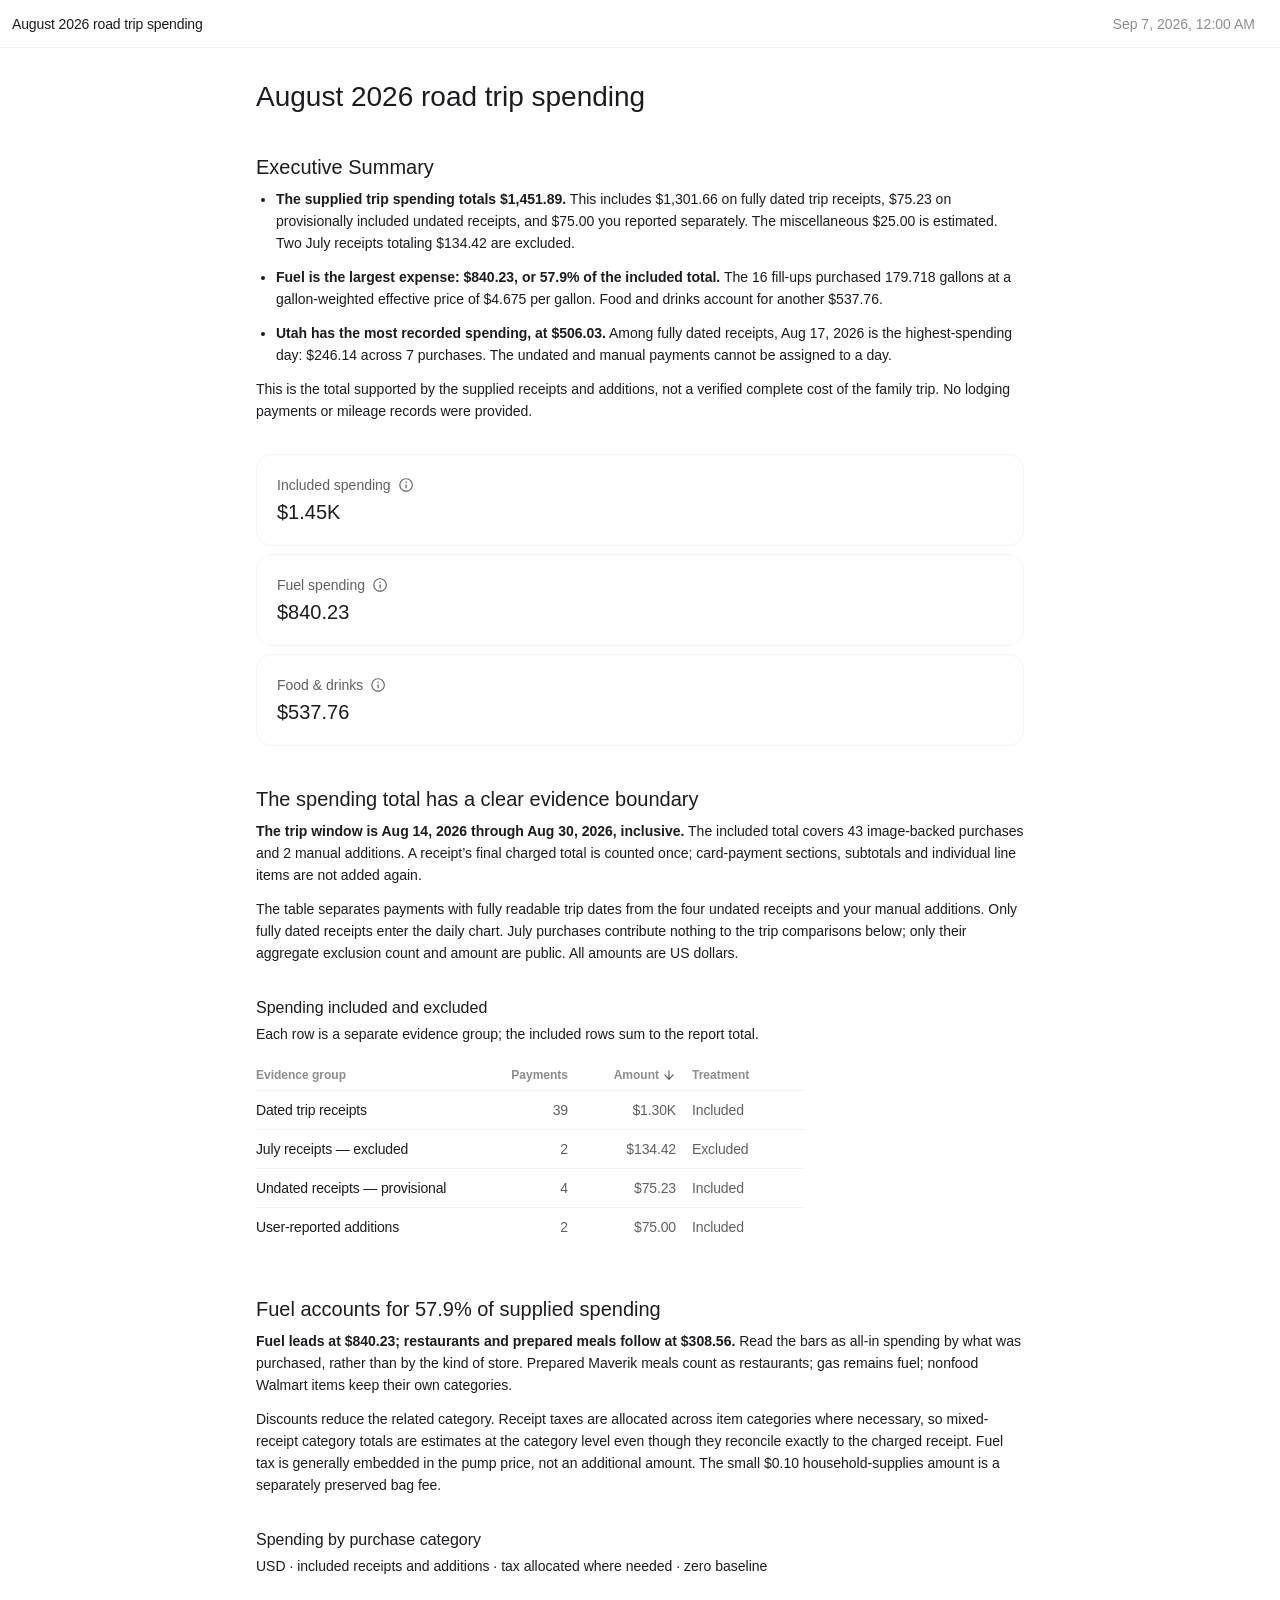
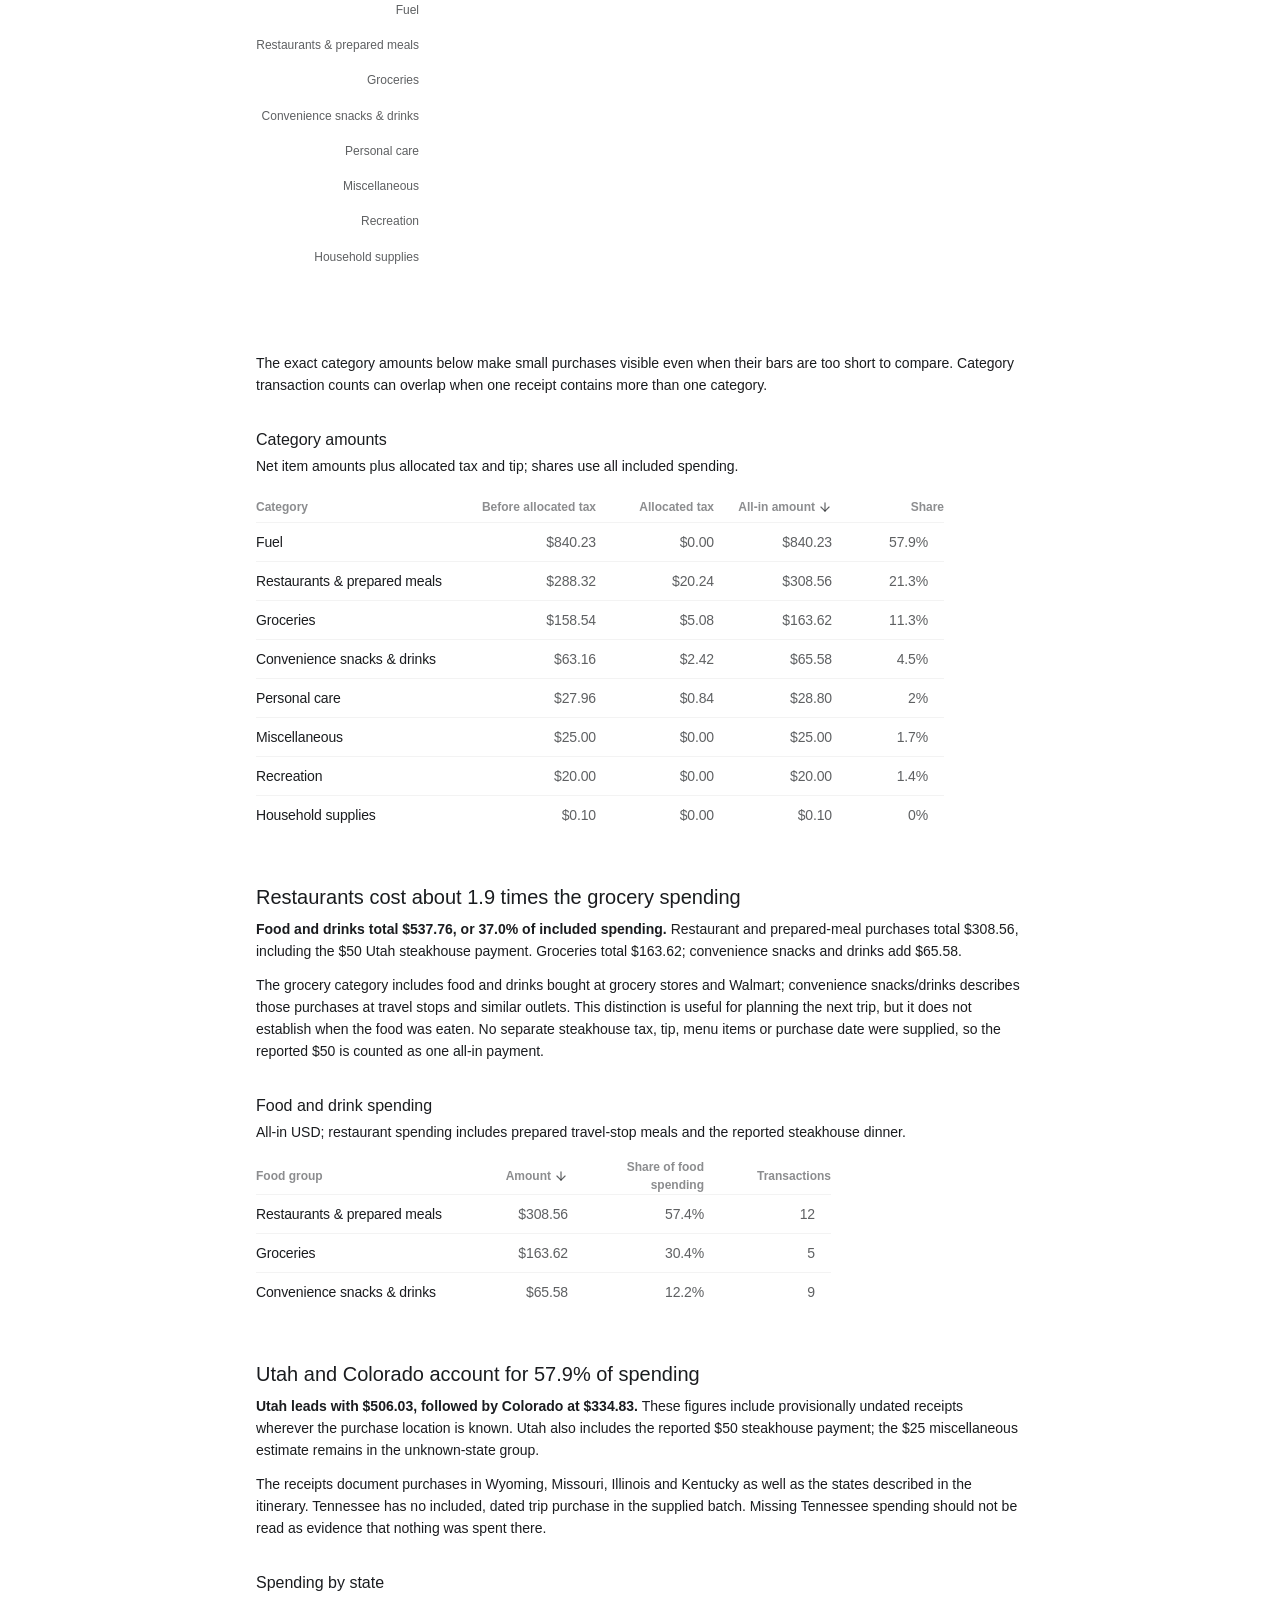
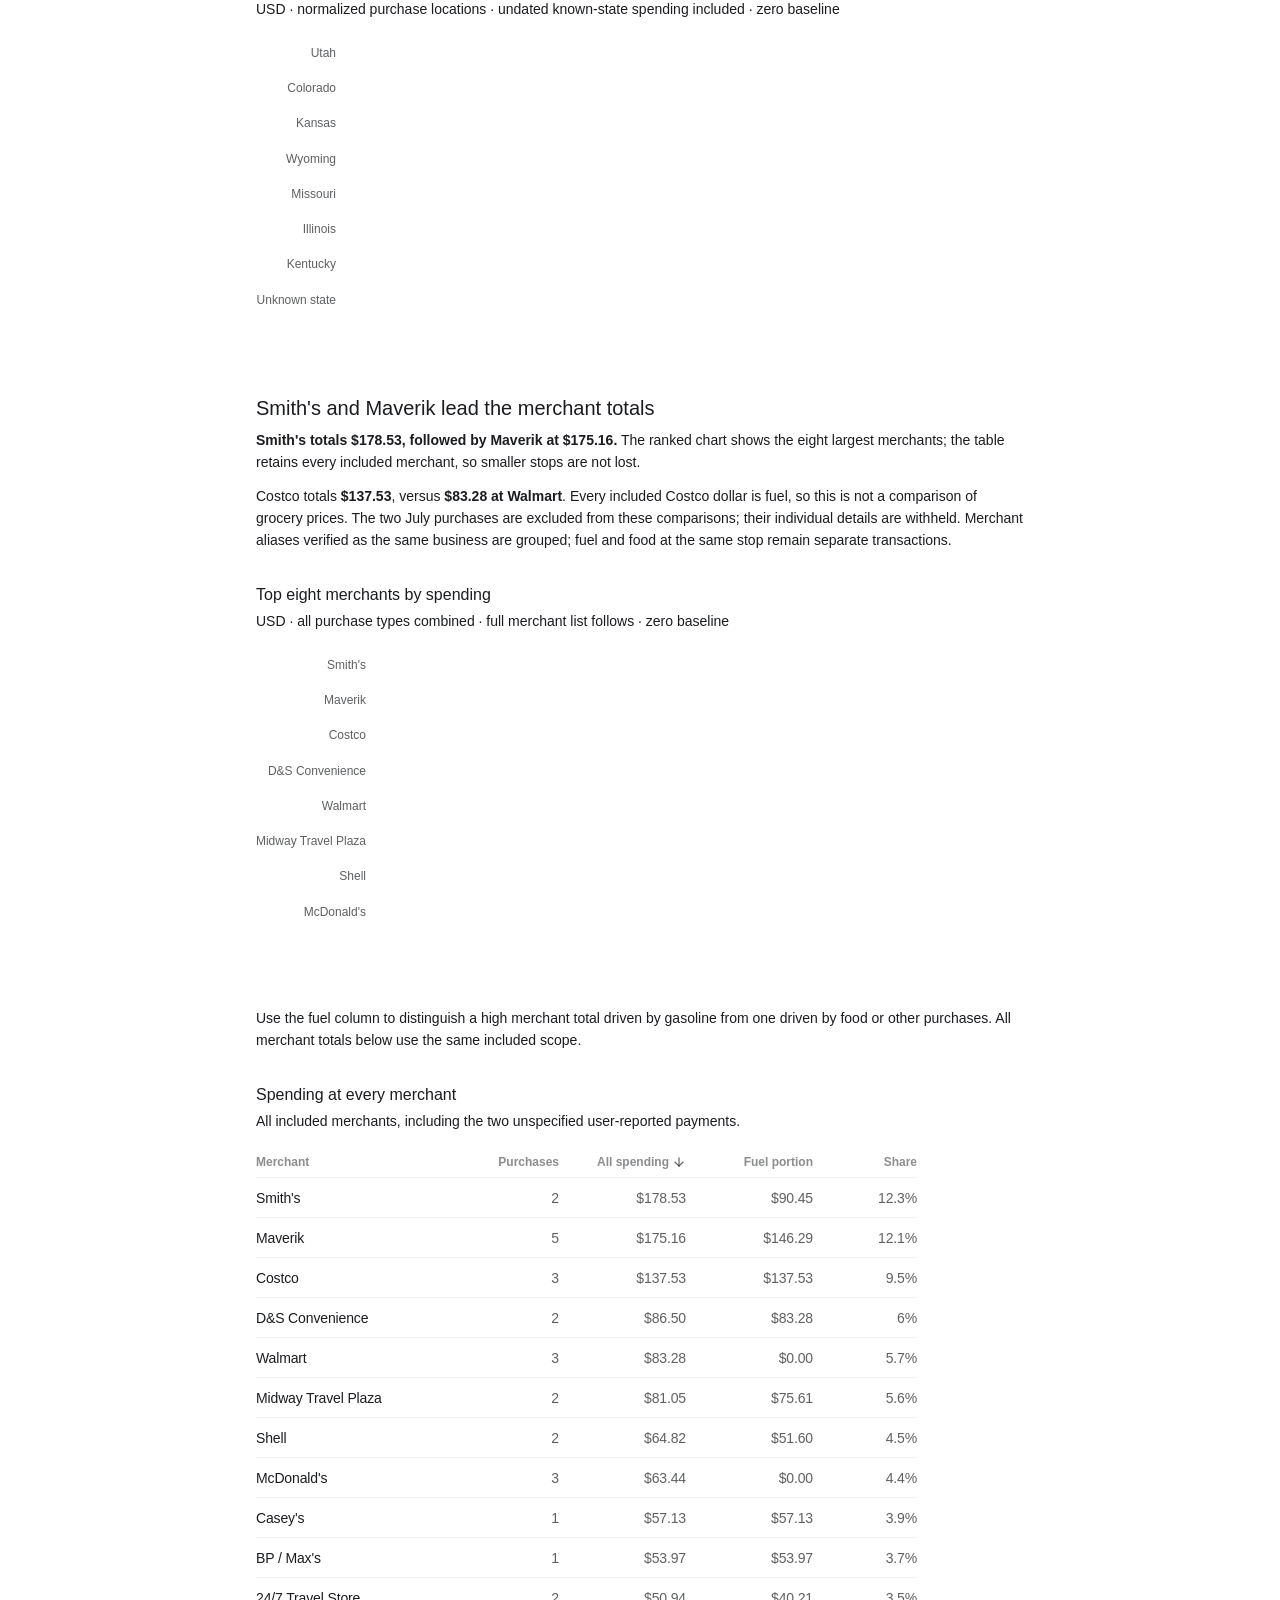
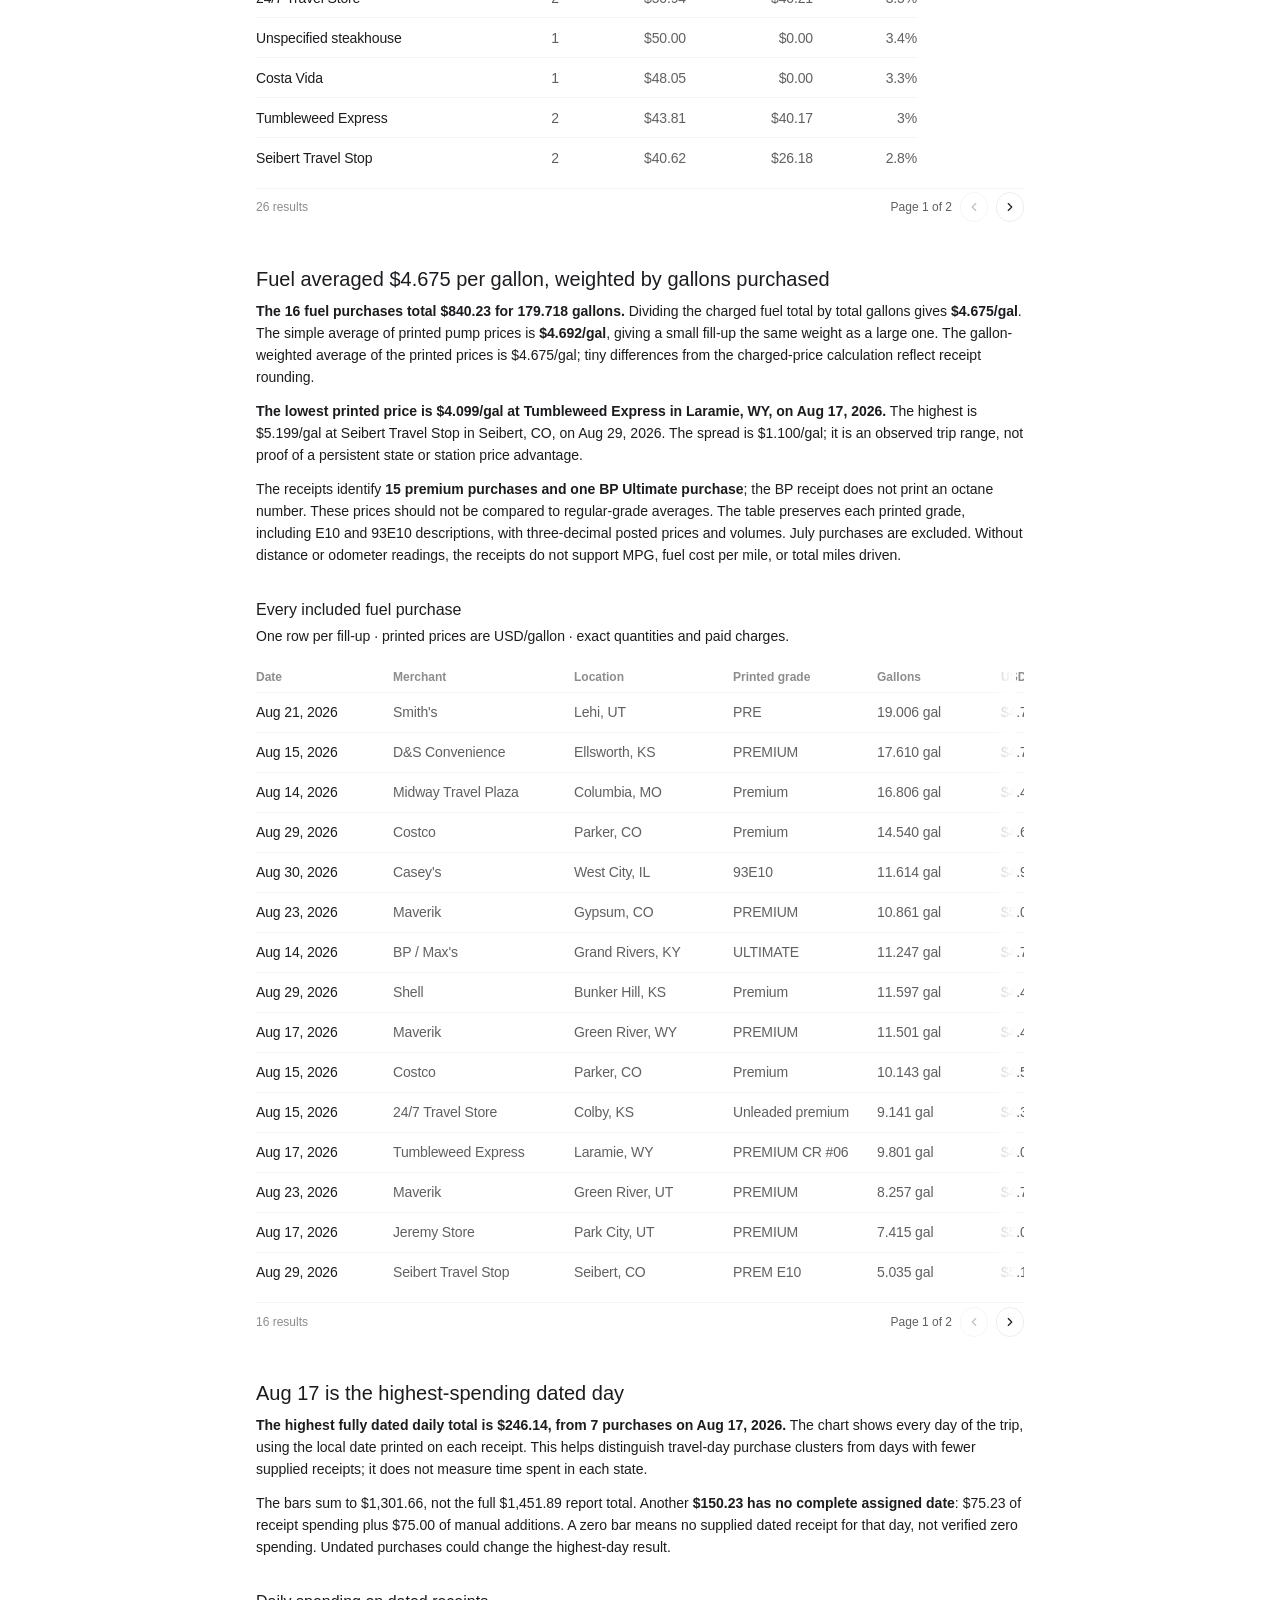
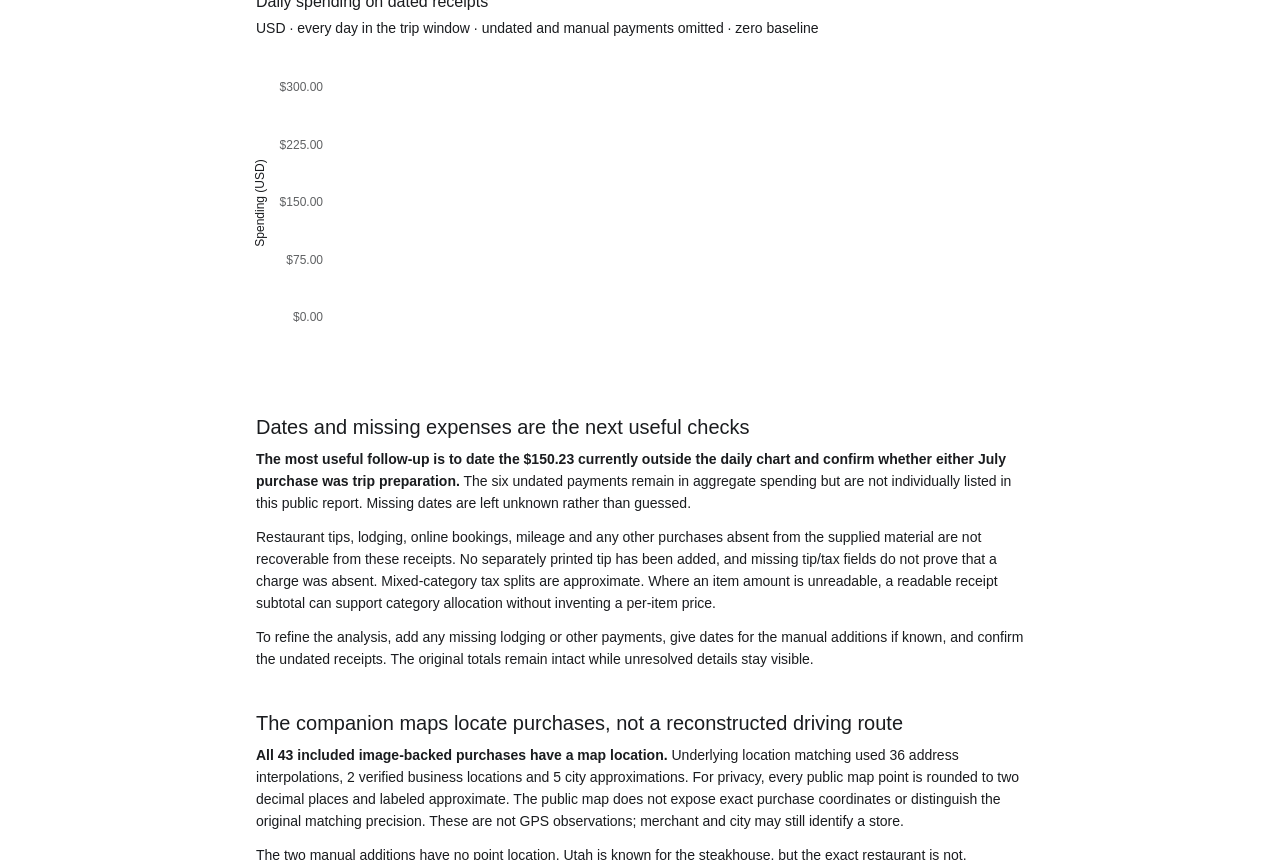
==== report.html @ 5550ae77 "Publish reviewed August 2026 road trip report and map" ====
<!doctype html>
<html lang="en" data-data-analytics-portable-artifact="true">
<head>
<meta charset="utf-8" />
<meta name="viewport" content="width=device-width, initial-scale=1" />
<meta name="color-scheme" content="light dark" />
<meta http-equiv="Content-Security-Policy" content="default-src &#39;none&#39;; img-src data: blob:; font-src data:; style-src &#39;unsafe-inline&#39;; script-src &#39;unsafe-inline&#39; blob:; connect-src &#39;none&#39;; media-src data: blob:; worker-src blob:; frame-src &#39;self&#39; data: blob:; object-src &#39;none&#39;; base-uri &#39;none&#39;; form-action &#39;none&#39;" />
<meta name="referrer" content="no-referrer" />
<title>August 2026 road trip spending</title>
<style data-data-analytics-portable-fallback="true">
:root{color-scheme:light dark;--portable-canvas:#fff;--portable-surface:#fff;--portable-surface-subtle:#f7f7f7;--portable-ink:#0d0d0d;--portable-muted:#5d5d5d;--portable-tertiary:#8f8f8f;--portable-table-text:#5d5d5d;--portable-border:rgba(13,13,13,.1);--portable-accent:#0285ff;--portable-positive:#00692a;--portable-positive-bg:#edfaf2;--portable-negative:#ba2623;--portable-negative-bg:#fff0f0;--portable-warning-bg:#fff8e6;--portable-warning-border:#e7b84b;--portable-radius:16px;--portable-safe-area-top:env(safe-area-inset-top,0px);--portable-safe-area-right:env(safe-area-inset-right,0px);--portable-safe-area-bottom:env(safe-area-inset-bottom,0px);--portable-safe-area-left:env(safe-area-inset-left,0px);font-family:ui-sans-serif,-apple-system,BlinkMacSystemFont,"Segoe UI",sans-serif;background:var(--portable-canvas);color:var(--portable-ink)}
@media(prefers-color-scheme:dark){:root{--portable-canvas:#181818;--portable-surface:#212121;--portable-surface-subtle:#2a2a2a;--portable-ink:#dfdfdf;--portable-muted:#cdcdcd;--portable-tertiary:#afafaf;--portable-table-text:#cdcdcd;--portable-border:rgba(255,255,255,.12);--portable-accent:#66b5ff;--portable-positive:#79d996;--portable-positive-bg:rgba(64,180,99,.16);--portable-negative:#ff8583;--portable-negative-bg:rgba(224,74,70,.16);--portable-warning-bg:#302817;--portable-warning-border:#8b6a20}.portable-static-chart-light{display:none!important}.portable-static-chart-dark{display:block!important}}
*{box-sizing:border-box}html,body{margin:0;min-height:100%;background:var(--portable-canvas);color:var(--portable-ink)}body{position:relative;font-size:14px;line-height:1.5}a{color:var(--portable-accent)}code,pre{font-family:ui-monospace,SFMono-Regular,Menlo,monospace}pre{max-width:100%;overflow:auto;padding:12px;border:1px solid var(--portable-border);border-radius:8px;background:var(--portable-surface-subtle);font-size:12px}.portable-fallback{width:min(1120px,100%);margin:0 auto;padding:28px 24px 56px}.portable-page-header{display:flex;align-items:flex-start;justify-content:space-between;gap:24px;padding-bottom:24px;border-bottom:1px solid var(--portable-border)}.portable-page-header h1{margin:2px 0 6px;font-size:26px;line-height:1.2;font-weight:600;letter-spacing:-.02em}.portable-description{max-width:720px;margin:0;color:var(--portable-muted)}.portable-page-meta{display:flex;align-items:flex-end;flex-direction:column;gap:6px;color:var(--portable-muted);font-size:12px}.portable-status{padding:2px 8px;border:1px solid var(--portable-border);border-radius:999px;text-transform:capitalize}.portable-block-stack{display:grid;gap:20px;margin-top:24px}.portable-markdown{max-width:820px}.portable-markdown>:first-child{margin-top:0}.portable-markdown>:last-child{margin-bottom:0}.portable-markdown h1,.portable-markdown h2,.portable-markdown h3{line-height:1.25;font-weight:600}.portable-markdown h2{font-size:20px}.portable-markdown h3{font-size:16px}.portable-markdown blockquote{margin:12px 0;padding-left:14px;border-left:3px solid var(--portable-border);color:var(--portable-muted)}.portable-markdown li+li{margin-top:4px}.portable-content-card,.portable-metric-card{border:1px solid var(--portable-border);border-radius:var(--portable-radius);background:var(--portable-surface)}.portable-content-card{padding:18px}.portable-content-card h2{margin:0;font-size:16px}.portable-content-card header>p{margin:4px 0 16px;color:var(--portable-muted)}.portable-metric-grid{display:grid;grid-template-columns:repeat(auto-fit,minmax(180px,1fr));gap:12px}.portable-metric-card{padding:16px}.portable-metric-value{margin:4px 0 0;font-size:28px;line-height:1.1;font-weight:600;letter-spacing:-.02em}.portable-card-description{margin:8px 0 0;color:var(--portable-muted);font-size:12px}.portable-metric-badges{display:flex;flex-wrap:wrap;gap:6px;margin-top:10px}.portable-metric-badge{padding:3px 7px;border-radius:999px;background:var(--portable-surface-subtle);font-size:11px}.portable-chart-summary{margin:0}.portable-chart-summary figcaption{display:flex;flex-direction:column;margin-bottom:14px}.portable-chart-summary figcaption span{color:var(--portable-muted);font-size:12px}.portable-static-chart{width:100%;margin:0 auto 12px;overflow:hidden;border-radius:8px;background:var(--portable-surface)}.portable-static-chart-variant>svg{display:block;width:100%;height:auto;overflow:visible;pointer-events:none}.portable-static-chart-dark{display:none}.portable-static-chart-legend-wrap{margin:8px 12px 2px;color:var(--portable-muted);font-size:12px}.portable-static-chart-legend-title{margin:0 0 5px;text-align:center;font-weight:600}.portable-static-chart-legend{display:flex;flex-wrap:wrap;justify-content:center;gap:6px 16px;margin:0;padding:0;color:var(--portable-muted);font-size:12px;list-style:none}.portable-static-chart-legend li{display:inline-flex;align-items:center;gap:6px}.portable-static-chart-legend-marker{display:inline-block;flex:0 0 auto}.portable-static-chart-legend-marker-dot{width:9px;height:9px;border-radius:999px;background:var(--portable-legend-color)}.portable-static-chart-legend-marker-line{width:18px;height:0;border-top:2px solid var(--portable-legend-color)}.portable-static-chart-legend-marker-dashed{border-top-style:dashed}.portable-chart-data{margin-top:10px}.portable-chart-data>summary{width:max-content;cursor:pointer;color:var(--portable-accent);font-size:12px;font-weight:500}.portable-chart-data[open]>summary{margin-bottom:8px}.portable-table-scroll{max-width:100%;overflow:auto;border:1px solid var(--portable-border);border-radius:8px}table{width:100%;border-collapse:collapse;font-variant-numeric:tabular-nums}caption{position:absolute;width:1px;height:1px;overflow:hidden;clip:rect(0 0 0 0)}th,td{padding:9px 11px;border-bottom:1px solid var(--portable-border);text-align:left;white-space:nowrap}th{position:sticky;top:0;background:var(--portable-surface-subtle);color:var(--portable-muted);font-size:11px;font-weight:600;text-transform:uppercase}tbody tr:last-child td{border-bottom:0}.portable-empty-cell{text-align:center;color:var(--portable-muted)}.portable-table-note{margin:8px 0 0;color:var(--portable-muted);font-size:11px}.portable-notice{margin-top:20px;padding:14px 16px;border:1px solid var(--portable-warning-border);border-radius:10px;background:var(--portable-warning-bg)}.portable-notice h2{margin:0 0 6px;font-size:14px}.portable-notice ul{margin:0;padding-left:20px}.portable-custom-html{padding:0;overflow:hidden}.portable-custom-html iframe{display:block;width:100%;min-height:240px;border:0;background:var(--portable-surface)}.portable-sources{margin-top:32px;padding-top:22px;border-top:1px solid var(--portable-border)}.portable-sources h2{font-size:16px}.portable-sources ol{display:grid;gap:10px;padding-left:22px}.portable-sources li>strong{display:block}.portable-source-meta{display:block;color:var(--portable-muted);font-size:11px}.portable-sources p{margin:2px 0;color:var(--portable-muted)}.portable-sources details{margin-top:5px}.portable-sources summary{cursor:pointer;color:var(--portable-accent)}#data-analytics-portable-reader[aria-hidden="true"]{position:absolute;inset:0;visibility:hidden;width:100%;pointer-events:none}
.portable-eyebrow{margin:0;color:var(--portable-muted);font-size:11px;font-weight:600;letter-spacing:.08em;text-transform:uppercase}
.portable-block,.portable-content-card,.portable-inline-source,.portable-inline-source-content,.portable-source-query,.portable-sources,.portable-sources ol,.portable-sources li{min-width:0}
@media screen{.portable-fallback.portable-enhanced-hidden,.portable-sources,.portable-source-summary{display:none!important}}
:root{--portable-border:rgba(13,13,13,.05)}
@media(prefers-color-scheme:dark){:root{--portable-border:rgba(255,255,255,.04);--portable-positive:#04b84c;--portable-positive-bg:rgba(4,184,76,.15);--portable-negative:#fa423e;--portable-negative-bg:rgba(250,66,62,.16)}}
.portable-fallback{width:100%;margin:0;padding:0 32px 56px}.portable-page-header{position:sticky;top:0;z-index:60;display:flex;align-items:center;justify-content:space-between;width:100vw;height:48px;min-height:48px;margin-right:calc(50% - 50vw);margin-left:calc(50% - 50vw);padding:8px 12px;border-bottom:1px solid var(--portable-border);background:var(--portable-canvas)}.portable-page-heading{min-width:0}.portable-page-header h1{margin:0;overflow:hidden;font-size:14px;font-weight:500;line-height:22px;letter-spacing:0;text-overflow:ellipsis;white-space:nowrap}.portable-page-meta{display:flex;align-items:center;flex-direction:row;gap:8px;color:var(--portable-tertiary);font-size:14px;font-weight:500;line-height:22px}.portable-description,.portable-surface-label{margin:0}.portable-fallback[data-portable-surface="report"]>.portable-block-stack,.portable-fallback[data-portable-surface="report"]>.portable-filter-bar,.portable-fallback[data-portable-surface="report"]>.portable-notice{width:100%;max-width:768px;margin-right:auto;margin-left:auto}.portable-block-stack{display:grid;grid-template-columns:repeat(2,minmax(0,1fr));gap:32px;margin-top:32px}.portable-layout-full{grid-column:1/-1}.portable-filter-bar{display:flex;flex-wrap:wrap;gap:8px;margin-top:24px}.portable-filter-chip{display:inline-flex;align-items:center;gap:8px;min-height:32px;padding:4px 12px;border:1px solid var(--portable-border);border-radius:999px;background:var(--portable-surface);color:var(--portable-muted);font-size:14px;line-height:20px}.portable-filter-chip strong{color:var(--portable-ink);font-weight:600}.portable-content-card{overflow:visible;padding:0;border:0;border-radius:0;background:transparent}.portable-metric-grid{grid-template-columns:repeat(auto-fit,minmax(min(100%,216px),1fr));gap:8px;align-items:start}.portable-metric-card{position:relative;overflow:visible;padding:20px;border-radius:16px}.portable-metric-label{margin:0;color:var(--portable-muted);font-size:14px;font-weight:400;line-height:20px;overflow-wrap:anywhere}.portable-metric-value{margin:4px 0 0;font-size:20px;font-weight:500;line-height:26px;letter-spacing:0;overflow-wrap:anywhere}.portable-metric-badges{gap:8px;margin-top:8px}.portable-metric-badge{display:inline-flex;flex-wrap:wrap;gap:4px;align-items:center;padding:2px 8px;border:1px solid var(--portable-border);border-radius:999px;background:var(--portable-surface-subtle);color:var(--portable-muted);font-size:12px;font-weight:500;line-height:18px}.portable-metric-badge strong{color:var(--portable-ink);font-weight:500}.portable-metric-badge.portable-positive{border-color:transparent;background:var(--portable-positive-bg);color:var(--portable-positive)}.portable-metric-badge.portable-positive *{color:inherit}.portable-metric-badge.portable-negative{border-color:transparent;background:var(--portable-negative-bg);color:var(--portable-negative)}.portable-metric-badge.portable-negative *{color:inherit}.portable-visual-header{display:block;margin:0 0 16px}.portable-visual-header>strong,.portable-visual-header h1,.portable-visual-header h2,.portable-visual-header h3{display:block;margin:0;color:var(--portable-ink);font-size:16px;font-weight:500;line-height:24px;letter-spacing:0}.portable-visual-header>span,.portable-visual-header>p,.portable-visual-header p,.portable-visual-header li{margin:0;color:var(--portable-ink);font-size:14px;font-weight:400;line-height:20px}.portable-chart-summary figcaption{display:block;margin-bottom:16px}.portable-static-chart{margin:0 auto;overflow:visible;border-radius:0;background:transparent}.portable-chart-data-has-vector{display:none}.portable-table-scroll{overflow:auto;border:0;border-radius:0}.portable-table-scroll table{width:max-content;min-width:0;table-layout:auto}.portable-table-scroll th,.portable-table-scroll td{max-width:none;overflow:hidden;border-bottom:1px solid var(--portable-border);text-overflow:ellipsis;vertical-align:top}.portable-table-scroll th{position:relative;padding:0 16px 6px 0;background:transparent;color:var(--portable-tertiary);font-size:12px;font-weight:600;line-height:18px;letter-spacing:0;text-transform:none;white-space:normal}.portable-table-scroll td{padding:8px 16px 8px 0;color:var(--portable-table-text);font-size:14px;line-height:22px;white-space:normal}.portable-table-scroll th:last-child,.portable-table-scroll td:last-child{padding-right:0}.portable-table-scroll tbody tr:last-child td{border-bottom:1px solid var(--portable-border)}.portable-table-scroll td:first-child{color:var(--portable-ink)}.portable-table-number{font-variant-numeric:tabular-nums;text-align:right}.portable-table-center{text-align:center}.portable-table-positive{color:var(--portable-positive)!important}.portable-table-negative{color:var(--portable-negative)!important}.portable-table-note{margin:12px 0 0;color:var(--portable-tertiary);font-size:12px;line-height:18px}.portable-card-description{margin:0}
.portable-chart-summary .portable-visual-header>span,.portable-content-card .portable-visual-header>p{margin:0;color:var(--portable-ink);font-size:14px;font-weight:400;line-height:20px}.portable-markdown h1,.portable-markdown h2,.portable-markdown h3{font-weight:500}.portable-table-scroll th{height:30px;padding-top:6px;padding-bottom:6px}.portable-table-scroll tbody tr:last-child td{border-bottom:0}
@media screen{.portable-description,.portable-surface-label,.portable-card-description{display:none}.portable-table-source-region{width:fit-content;max-width:100%}.portable-table-source-cell{overflow:visible!important}.portable-chart-data-has-vector{position:absolute!important;display:block!important;width:1px!important;height:1px!important;margin:-1px!important;padding:0!important;overflow:hidden!important;clip:rect(0 0 0 0)!important;clip-path:inset(50%)!important;white-space:nowrap!important;border:0!important}}
@media screen and (max-width:760px){.portable-fallback{padding:0 24px 40px}.portable-page-header{position:static;z-index:auto;display:flex;align-items:flex-start;justify-content:flex-start;flex-direction:column;width:100%;height:auto;min-height:0;margin:0;padding:24px 0 0;border-bottom:0;background:transparent;gap:4px}.portable-page-heading{width:100%}.portable-page-meta{order:-1;display:flex;align-items:center;flex-flow:row wrap;gap:6px;color:var(--portable-tertiary);font-size:11px;font-weight:600;line-height:16px;letter-spacing:.08em;text-transform:uppercase}.portable-page-meta:empty{display:none}.portable-page-meta .portable-status{display:none}.portable-page-header h1{margin:0;overflow:visible;font-size:24px;font-weight:600;line-height:30px;letter-spacing:-.02em;text-overflow:clip;white-space:normal}.portable-block-stack{grid-template-columns:minmax(0,1fr);gap:24px;margin-top:24px}.portable-layout-half,.portable-layout-full{grid-column:1}.portable-static-chart-variant{min-width:0}}
[data-portable-source-host]{position:relative}[data-portable-source-host]:hover,[data-portable-source-host]:focus,.portable-source-tooltip:hover,.portable-source-tooltip:focus{z-index:2}[data-portable-source-host]:focus,.portable-source-tooltip:focus{outline:0}[data-portable-source-host]:focus-visible,.portable-source-tooltip:focus-visible{outline:2px solid var(--portable-accent);outline-offset:2px}.portable-source-tooltip{position:relative;display:inline-block;padding:0;border:0;appearance:none;background:none;color:inherit;font:inherit;line-height:inherit;cursor:help;text-decoration:underline dotted;text-underline-offset:.18em;touch-action:manipulation}.portable-source-tooltip:focus-visible{border-radius:3px}.portable-inline-source{position:absolute;z-index:1000;inset:0;display:block;width:100%;height:100%;margin:0;padding:0;border:0;text-align:left;pointer-events:none}.portable-source-tooltip-content{position:fixed;z-index:1000;top:var(--portable-source-tooltip-top,8px);right:auto;bottom:auto;left:var(--portable-source-tooltip-left,8px);display:none;width:max-content;max-width:min(360px,calc(100vw - 16px));padding:8px 10px;overflow:visible;border-radius:8px;background:#171411;color:#fff;font-family:ui-sans-serif,system-ui,sans-serif;font-size:12px;font-style:normal;font-weight:400;line-height:1.4;overflow-wrap:anywhere;white-space:normal;text-align:left;text-decoration:none;box-shadow:0 8px 24px rgba(23,20,17,.2);transform:none;opacity:0;visibility:hidden;pointer-events:none}.portable-source-tooltip-content,.portable-source-tooltip-content *{color:#fff!important;font-style:normal!important;text-decoration:none!important}.portable-source-tooltip-heading{display:none}.portable-source-context{display:block;margin-bottom:6px}.portable-source-tooltip-content>strong,.portable-source-tooltip-content>.portable-source-meta{display:block}.portable-source-tooltip-content>.portable-source-meta{color:#fff;font-size:12px}.portable-source-description-data,.portable-source-query-data{display:none!important}html:not([data-portable-source-tooltips-ready]) .portable-source-tooltip-content{position:absolute;top:auto;right:auto;bottom:calc(100% + 8px);left:50%;max-width:min(360px,80vw);transform:translateX(-50%)}.portable-source-tooltip:hover>.portable-source-tooltip-content,.portable-source-tooltip:focus>.portable-source-tooltip-content,.portable-source-tooltip:focus-within>.portable-source-tooltip-content,[data-portable-source-host]:hover>.portable-inline-source>.portable-source-tooltip-content,[data-portable-source-host]:focus>.portable-inline-source>.portable-source-tooltip-content,[data-portable-source-host]:focus-within>.portable-inline-source>.portable-source-tooltip-content{display:block;opacity:1;visibility:visible}
html:not([data-portable-source-tooltips-ready]) .portable-chart-summary>.portable-inline-source{position:sticky;inset:auto;top:56px;width:100%;height:0;margin:0}html:not([data-portable-source-tooltips-ready]) .portable-chart-summary>.portable-inline-source>.portable-source-tooltip-content{position:absolute;top:8px;right:0;bottom:auto;left:0;margin-inline:auto;max-width:min(360px,calc(100vw - 32px));transform:none}
@media screen and (min-width:601px){html:not([data-portable-source-tooltips-ready]) .portable-table-scroll:has(.portable-source-tooltip:hover),html:not([data-portable-source-tooltips-ready]) .portable-table-scroll:has(.portable-source-tooltip:focus){overflow:visible}}
@media screen and (hover:hover) and (pointer:fine){.portable-source-tooltip:focus:not(:focus-visible):not(:hover)>.portable-source-tooltip-content,[data-portable-source-host]:focus:not(:focus-visible):not(:hover)>.portable-inline-source>.portable-source-tooltip-content{display:none;opacity:0;visibility:hidden}.portable-source-tooltip:focus-visible>.portable-source-tooltip-content,[data-portable-source-host]:focus-visible>.portable-inline-source>.portable-source-tooltip-content{display:block;opacity:1;visibility:visible}}
@media(min-width:601px){.portable-source-tooltip-heading{display:none}}
.portable-source-tooltip-content[data-portable-source-tooltip-mobile-portaled]{position:fixed;z-index:1000;top:auto;right:calc(16px + var(--portable-safe-area-right));bottom:calc(16px + var(--portable-safe-area-bottom));left:calc(16px + var(--portable-safe-area-left));display:block;width:auto;max-width:none;max-height:min(40vh,280px);max-height:min(40dvh,280px,calc(100dvh - var(--portable-safe-area-top) - var(--portable-safe-area-bottom) - 32px));padding:14px 16px;overflow-y:auto;border-radius:14px;font-size:14px;line-height:1.45;transform:none;opacity:1;visibility:visible;pointer-events:auto}.portable-source-tooltip-content[data-portable-source-tooltip-mobile-portaled][data-portable-source-tooltip-mobile-positioned]{top:var(--portable-source-tooltip-mobile-top);right:auto;bottom:auto;left:var(--portable-source-tooltip-mobile-left);width:var(--portable-source-tooltip-mobile-width);max-height:var(--portable-source-tooltip-mobile-max-height)}
@media screen and (max-width:600px){html:not([data-portable-source-tooltips-ready]) .portable-table-scroll:focus-within{overflow:visible}html:not([data-portable-source-tooltips-ready]) td.portable-table-source-cell:focus-within{overflow:visible!important}.portable-source-tooltip:hover>.portable-source-tooltip-content,.portable-source-tooltip:focus>.portable-source-tooltip-content,.portable-source-tooltip:focus-within>.portable-source-tooltip-content,[data-portable-source-host]:hover>.portable-inline-source>.portable-source-tooltip-content,[data-portable-source-host]:focus>.portable-inline-source>.portable-source-tooltip-content,[data-portable-source-host]:focus-within>.portable-inline-source>.portable-source-tooltip-content{display:none;opacity:0;visibility:hidden}.portable-source-tooltip[data-portable-source-tooltip-open]>.portable-source-tooltip-content,[data-portable-source-host][data-portable-source-tooltip-open]>.portable-inline-source>.portable-source-tooltip-content,html:not([data-portable-source-tooltips-ready]) .portable-source-tooltip:focus>.portable-source-tooltip-content,html:not([data-portable-source-tooltips-ready]) [data-portable-source-host]:focus>.portable-inline-source>.portable-source-tooltip-content{position:fixed;z-index:1000;top:auto;right:calc(16px + var(--portable-safe-area-right));bottom:calc(16px + var(--portable-safe-area-bottom));left:calc(16px + var(--portable-safe-area-left));display:block;width:auto;max-width:none;max-height:min(40vh,280px);max-height:min(40dvh,280px,calc(100dvh - var(--portable-safe-area-top) - var(--portable-safe-area-bottom) - 32px));padding:14px 16px;overflow-y:auto;border-radius:14px;font-size:14px;line-height:1.45;transform:none;opacity:1;visibility:visible;pointer-events:auto}.portable-source-tooltip[data-portable-source-tooltip-mobile-positioned]>.portable-source-tooltip-content,[data-portable-source-host][data-portable-source-tooltip-mobile-positioned]>.portable-inline-source>.portable-source-tooltip-content{top:var(--portable-source-tooltip-mobile-top);right:auto;bottom:auto;left:var(--portable-source-tooltip-mobile-left);width:var(--portable-source-tooltip-mobile-width);max-height:var(--portable-source-tooltip-mobile-max-height)}.portable-source-tooltip-heading{display:block;margin-bottom:6px;font-weight:600}}
@media print{#data-analytics-portable-reader{display:none!important}.portable-fallback{display:block!important;width:100%;padding:0}.portable-sources{display:none!important}.portable-static-chart{overflow:visible}.portable-static-chart-variant{min-width:0}.portable-static-chart-light{display:block!important}.portable-static-chart-dark{display:none!important}.portable-content-card,.portable-metric-card{break-inside:avoid}.portable-custom-html iframe{min-height:320px}}
@media print{:root{color-scheme:light;--portable-canvas:#fff;--portable-surface:#fff;--portable-surface-subtle:#f7f7f7;--portable-ink:#0d0d0d;--portable-muted:#5d5d5d;--portable-tertiary:#8f8f8f;--portable-table-text:#5d5d5d;--portable-border:rgba(13,13,13,.1);--portable-positive:#00692a;--portable-negative:#ba2623}html,body{background:#fff!important;color:#0d0d0d!important}.portable-page-header{position:static;width:auto;height:auto;min-height:0;margin:0 0 24px;padding:0 0 16px;align-items:flex-start}.portable-page-header h1{margin:2px 0 6px;font-size:24px;line-height:1.2;white-space:normal}.portable-surface-label,.portable-description,.portable-card-description{display:block}.portable-page-meta{font-size:12px}.portable-block-stack{display:grid;grid-template-columns:minmax(0,1fr);gap:20px;margin-top:24px}.portable-layout-half,.portable-layout-full{grid-column:1}.portable-filter-bar{margin-top:0}}
@media print{.portable-source-tooltip{cursor:inherit;text-decoration:none}.portable-source-tooltip>.portable-source-tooltip-content,.portable-source-tooltip-content[data-portable-source-tooltip-mobile-portaled]{display:none!important}.portable-inline-source{position:static!important;inset:auto!important;display:block!important;width:auto!important;height:auto!important;margin-top:8px!important;padding-top:6px!important;text-align:left!important}.portable-source-tooltip-content,.portable-source-summary-content{position:static!important;inset:auto!important;display:block!important;width:auto!important;max-width:none!important;max-height:none!important;padding:0!important;overflow:visible!important;background:transparent!important;box-shadow:none!important;transform:none!important;opacity:1!important;visibility:visible!important;pointer-events:none!important}.portable-source-tooltip-content,.portable-source-tooltip-content *,.portable-source-summary-content,.portable-source-summary-content *{color:var(--portable-muted)!important}.portable-source-tooltip-heading,.portable-source-context{display:none!important}}
@media print{:root{--portable-border:rgba(13,13,13,.05)}}
</style>
</head>
<body>
<main id="data-analytics-portable-fallback" class="portable-fallback" data-portable-fallback="true" data-portable-surface="report"><header class="portable-page-header"><div class="portable-page-heading"><p class="portable-surface-label">Data Analytics report</p><h1>August 2026 road trip spending</h1></div><div class="portable-page-meta"><time datetime="2026-09-07">Sep 7, 2026, 12:00 AM UTC</time></div></header><div class="portable-block-stack">
<div class="portable-block portable-layout-full" data-artifact-block-id="executive_summary" data-artifact-block-type="markdown" data-layout="full"><section class="portable-markdown"><h2>Executive Summary</h2>
<ul><li><strong>The supplied trip spending totals <span class="portable-source-tooltip portable-source-value" data-portable-source-host="true" tabindex="0" aria-describedby="portable-source-tooltip-1"><span class="portable-source-value-text">$1,451.89</span><span class="portable-source-tooltip-content" id="portable-source-tooltip-1" role="tooltip"><span class="portable-source-tooltip-heading" aria-hidden="true">Source for $1,451.89</span><strong>Source: Public trip analysis</strong><span class="portable-source-meta">Tables: snapshot.datasets.summary, snapshot.datasets.fuel_summary, snapshot.datasets.scope, snapshot.datasets.categories, snapshot.datasets.states, snapshot.datasets.merchants, snapshot.datasets.merchants_top8, snapshot.datasets.daily, snapshot.datasets.fuel, snapshot.datasets.fuel_grades, snapshot.datasets.food, snapshot.datasets.food_summary</span></span></span>.</strong> This includes <span class="portable-source-tooltip portable-source-value" data-portable-source-host="true" tabindex="0" aria-describedby="portable-source-tooltip-2"><span class="portable-source-value-text">$1,301.66</span><span class="portable-source-tooltip-content" id="portable-source-tooltip-2" role="tooltip"><span class="portable-source-tooltip-heading" aria-hidden="true">Source for $1,301.66</span><strong>Source: Public trip analysis</strong><span class="portable-source-meta">Tables: snapshot.datasets.summary, snapshot.datasets.fuel_summary, snapshot.datasets.scope, snapshot.datasets.categories, snapshot.datasets.states, snapshot.datasets.merchants, snapshot.datasets.merchants_top8, snapshot.datasets.daily, snapshot.datasets.fuel, snapshot.datasets.fuel_grades, snapshot.datasets.food, snapshot.datasets.food_summary</span></span></span> on fully dated trip receipts, <span class="portable-source-tooltip portable-source-value" data-portable-source-host="true" tabindex="0" aria-describedby="portable-source-tooltip-3"><span class="portable-source-value-text">$75.23</span><span class="portable-source-tooltip-content" id="portable-source-tooltip-3" role="tooltip"><span class="portable-source-tooltip-heading" aria-hidden="true">Source for $75.23</span><strong>Source: Public trip analysis</strong><span class="portable-source-meta">Tables: snapshot.datasets.summary, snapshot.datasets.fuel_summary, snapshot.datasets.scope, snapshot.datasets.categories, snapshot.datasets.states, snapshot.datasets.merchants, snapshot.datasets.merchants_top8, snapshot.datasets.daily, snapshot.datasets.fuel, snapshot.datasets.fuel_grades, snapshot.datasets.food, snapshot.datasets.food_summary</span></span></span> on provisionally included undated receipts, and <span class="portable-source-tooltip portable-source-value" data-portable-source-host="true" tabindex="0" aria-describedby="portable-source-tooltip-4"><span class="portable-source-value-text">$75.00</span><span class="portable-source-tooltip-content" id="portable-source-tooltip-4" role="tooltip"><span class="portable-source-tooltip-heading" aria-hidden="true">Source for $75.00</span><strong>Source: Public trip analysis</strong><span class="portable-source-meta">Tables: snapshot.datasets.summary, snapshot.datasets.fuel_summary, snapshot.datasets.scope, snapshot.datasets.categories, snapshot.datasets.states, snapshot.datasets.merchants, snapshot.datasets.merchants_top8, snapshot.datasets.daily, snapshot.datasets.fuel, snapshot.datasets.fuel_grades, snapshot.datasets.food, snapshot.datasets.food_summary</span></span></span> you reported separately. The miscellaneous <span class="portable-source-tooltip portable-source-value" data-portable-source-host="true" tabindex="0" aria-describedby="portable-source-tooltip-5"><span class="portable-source-value-text">$25.00</span><span class="portable-source-tooltip-content" id="portable-source-tooltip-5" role="tooltip"><span class="portable-source-tooltip-heading" aria-hidden="true">Source for $25.00</span><strong>Source: Public trip analysis</strong><span class="portable-source-meta">Tables: snapshot.datasets.summary, snapshot.datasets.fuel_summary, snapshot.datasets.scope, snapshot.datasets.categories, snapshot.datasets.states, snapshot.datasets.merchants, snapshot.datasets.merchants_top8, snapshot.datasets.daily, snapshot.datasets.fuel, snapshot.datasets.fuel_grades, snapshot.datasets.food, snapshot.datasets.food_summary</span></span></span> is estimated. Two July receipts totaling <span class="portable-source-tooltip portable-source-value" data-portable-source-host="true" tabindex="0" aria-describedby="portable-source-tooltip-6"><span class="portable-source-value-text">$134.42</span><span class="portable-source-tooltip-content" id="portable-source-tooltip-6" role="tooltip"><span class="portable-source-tooltip-heading" aria-hidden="true">Source for $134.42</span><strong>Source: Public trip analysis</strong><span class="portable-source-meta">Tables: snapshot.datasets.summary, snapshot.datasets.fuel_summary, snapshot.datasets.scope, snapshot.datasets.categories, snapshot.datasets.states, snapshot.datasets.merchants, snapshot.datasets.merchants_top8, snapshot.datasets.daily, snapshot.datasets.fuel, snapshot.datasets.fuel_grades, snapshot.datasets.food, snapshot.datasets.food_summary</span></span></span> are excluded.</li><li><strong>Fuel is the largest expense: <span class="portable-source-tooltip portable-source-value" data-portable-source-host="true" tabindex="0" aria-describedby="portable-source-tooltip-7"><span class="portable-source-value-text">$840.23</span><span class="portable-source-tooltip-content" id="portable-source-tooltip-7" role="tooltip"><span class="portable-source-tooltip-heading" aria-hidden="true">Source for $840.23</span><strong>Source: Public trip analysis</strong><span class="portable-source-meta">Tables: snapshot.datasets.summary, snapshot.datasets.fuel_summary, snapshot.datasets.scope, snapshot.datasets.categories, snapshot.datasets.states, snapshot.datasets.merchants, snapshot.datasets.merchants_top8, snapshot.datasets.daily, snapshot.datasets.fuel, snapshot.datasets.fuel_grades, snapshot.datasets.food, snapshot.datasets.food_summary</span></span></span>, or <span class="portable-source-tooltip portable-source-value" data-portable-source-host="true" tabindex="0" aria-describedby="portable-source-tooltip-8"><span class="portable-source-value-text">57.9%</span><span class="portable-source-tooltip-content" id="portable-source-tooltip-8" role="tooltip"><span class="portable-source-tooltip-heading" aria-hidden="true">Source for 57.9%</span><strong>Source: Public trip analysis</strong><span class="portable-source-meta">Tables: snapshot.datasets.summary, snapshot.datasets.fuel_summary, snapshot.datasets.scope, snapshot.datasets.categories, snapshot.datasets.states, snapshot.datasets.merchants, snapshot.datasets.merchants_top8, snapshot.datasets.daily, snapshot.datasets.fuel, snapshot.datasets.fuel_grades, snapshot.datasets.food, snapshot.datasets.food_summary</span></span></span> of the included total.</strong> The <span class="portable-source-tooltip portable-source-value" data-portable-source-host="true" tabindex="0" aria-describedby="portable-source-tooltip-9"><span class="portable-source-value-text">16</span><span class="portable-source-tooltip-content" id="portable-source-tooltip-9" role="tooltip"><span class="portable-source-tooltip-heading" aria-hidden="true">Source for 16</span><strong>Source: Public trip analysis</strong><span class="portable-source-meta">Tables: snapshot.datasets.summary, snapshot.datasets.fuel_summary, snapshot.datasets.scope, snapshot.datasets.categories, snapshot.datasets.states, snapshot.datasets.merchants, snapshot.datasets.merchants_top8, snapshot.datasets.daily, snapshot.datasets.fuel, snapshot.datasets.fuel_grades, snapshot.datasets.food, snapshot.datasets.food_summary</span></span></span> fill-ups purchased <span class="portable-source-tooltip portable-source-value" data-portable-source-host="true" tabindex="0" aria-describedby="portable-source-tooltip-10"><span class="portable-source-value-text">179.718</span><span class="portable-source-tooltip-content" id="portable-source-tooltip-10" role="tooltip"><span class="portable-source-tooltip-heading" aria-hidden="true">Source for 179.718</span><strong>Source: Public trip analysis</strong><span class="portable-source-meta">Tables: snapshot.datasets.summary, snapshot.datasets.fuel_summary, snapshot.datasets.scope, snapshot.datasets.categories, snapshot.datasets.states, snapshot.datasets.merchants, snapshot.datasets.merchants_top8, snapshot.datasets.daily, snapshot.datasets.fuel, snapshot.datasets.fuel_grades, snapshot.datasets.food, snapshot.datasets.food_summary</span></span></span> gallons at a gallon-weighted effective price of <span class="portable-source-tooltip portable-source-value" data-portable-source-host="true" tabindex="0" aria-describedby="portable-source-tooltip-11"><span class="portable-source-value-text">$4.675</span><span class="portable-source-tooltip-content" id="portable-source-tooltip-11" role="tooltip"><span class="portable-source-tooltip-heading" aria-hidden="true">Source for $4.675</span><strong>Source: Public trip analysis</strong><span class="portable-source-meta">Tables: snapshot.datasets.summary, snapshot.datasets.fuel_summary, snapshot.datasets.scope, snapshot.datasets.categories, snapshot.datasets.states, snapshot.datasets.merchants, snapshot.datasets.merchants_top8, snapshot.datasets.daily, snapshot.datasets.fuel, snapshot.datasets.fuel_grades, snapshot.datasets.food, snapshot.datasets.food_summary</span></span></span> per gallon. Food and drinks account for another <span class="portable-source-tooltip portable-source-value" data-portable-source-host="true" tabindex="0" aria-describedby="portable-source-tooltip-12"><span class="portable-source-value-text">$537.76</span><span class="portable-source-tooltip-content" id="portable-source-tooltip-12" role="tooltip"><span class="portable-source-tooltip-heading" aria-hidden="true">Source for $537.76</span><strong>Source: Public trip analysis</strong><span class="portable-source-meta">Tables: snapshot.datasets.summary, snapshot.datasets.fuel_summary, snapshot.datasets.scope, snapshot.datasets.categories, snapshot.datasets.states, snapshot.datasets.merchants, snapshot.datasets.merchants_top8, snapshot.datasets.daily, snapshot.datasets.fuel, snapshot.datasets.fuel_grades, snapshot.datasets.food, snapshot.datasets.food_summary</span></span></span>.</li><li><strong>Utah has the most recorded spending, at <span class="portable-source-tooltip portable-source-value" data-portable-source-host="true" tabindex="0" aria-describedby="portable-source-tooltip-13"><span class="portable-source-value-text">$506.03</span><span class="portable-source-tooltip-content" id="portable-source-tooltip-13" role="tooltip"><span class="portable-source-tooltip-heading" aria-hidden="true">Source for $506.03</span><strong>Source: Public trip analysis</strong><span class="portable-source-meta">Tables: snapshot.datasets.summary, snapshot.datasets.fuel_summary, snapshot.datasets.scope, snapshot.datasets.categories, snapshot.datasets.states, snapshot.datasets.merchants, snapshot.datasets.merchants_top8, snapshot.datasets.daily, snapshot.datasets.fuel, snapshot.datasets.fuel_grades, snapshot.datasets.food, snapshot.datasets.food_summary</span></span></span>.</strong> Among fully dated receipts, Aug 17, 2026 is the highest-spending day: <span class="portable-source-tooltip portable-source-value" data-portable-source-host="true" tabindex="0" aria-describedby="portable-source-tooltip-14"><span class="portable-source-value-text">$246.14</span><span class="portable-source-tooltip-content" id="portable-source-tooltip-14" role="tooltip"><span class="portable-source-tooltip-heading" aria-hidden="true">Source for $246.14</span><strong>Source: Public trip analysis</strong><span class="portable-source-meta">Tables: snapshot.datasets.summary, snapshot.datasets.fuel_summary, snapshot.datasets.scope, snapshot.datasets.categories, snapshot.datasets.states, snapshot.datasets.merchants, snapshot.datasets.merchants_top8, snapshot.datasets.daily, snapshot.datasets.fuel, snapshot.datasets.fuel_grades, snapshot.datasets.food, snapshot.datasets.food_summary</span></span></span> across <span class="portable-source-tooltip portable-source-value" data-portable-source-host="true" tabindex="0" aria-describedby="portable-source-tooltip-15"><span class="portable-source-value-text">7</span><span class="portable-source-tooltip-content" id="portable-source-tooltip-15" role="tooltip"><span class="portable-source-tooltip-heading" aria-hidden="true">Source for 7</span><strong>Source: Public trip analysis</strong><span class="portable-source-meta">Tables: snapshot.datasets.summary, snapshot.datasets.fuel_summary, snapshot.datasets.scope, snapshot.datasets.categories, snapshot.datasets.states, snapshot.datasets.merchants, snapshot.datasets.merchants_top8, snapshot.datasets.daily, snapshot.datasets.fuel, snapshot.datasets.fuel_grades, snapshot.datasets.food, snapshot.datasets.food_summary</span></span></span> purchases. The undated and manual payments cannot be assigned to a day.</li></ul>
<p>This is the total supported by the supplied receipts and additions, not a verified complete cost of the family trip. No lodging payments or mileage records were provided.</p></section><div class="portable-inline-source portable-source-summary" data-source-id="public_report_data"><div class="portable-inline-source-content portable-source-summary-content"><span class="portable-source-tooltip-heading" aria-hidden="true">Source for Executive Summary</span><strong>Source: Public trip analysis</strong><span class="portable-source-meta">Tables: snapshot.datasets.summary, snapshot.datasets.fuel_summary, snapshot.datasets.scope, snapshot.datasets.categories, snapshot.datasets.states, snapshot.datasets.merchants, snapshot.datasets.merchants_top8, snapshot.datasets.daily, snapshot.datasets.fuel, snapshot.datasets.fuel_grades, snapshot.datasets.food, snapshot.datasets.food_summary</span><p class="portable-source-description-data">Public snapshot of reviewed trip-spending analysis, not a live connection. Original receipts, individual item and payment lookup records, personal identifiers, exact purchase times, street addresses, and private audit evidence are withheld. Selected included fuel-purchase dates, public merchant/city names, grades, quantities and prices remain for comparison. The executable query re-selects this already-sanitized public snapshot for report packaging; it is not the private derivation of the measures. The private calculation queries and original evidence are withheld.</p><pre class="portable-source-query-data" aria-hidden="true"><code>SELECT snapshot.datasets AS datasets FROM read_json_auto(&#39;report-data.json&#39;)</code></pre></div></div></div>
<div class="portable-block portable-layout-full" data-artifact-block-id="headline_metrics" data-artifact-block-type="metric-strip" data-layout="full"><section class="portable-metric-grid"><article class="portable-metric-card" data-artifact-id="metric:headline_metrics:included_total" data-artifact-kind="card" data-card-id="included_total"><p class="portable-metric-label">Included spending</p><p class="portable-metric-value"><span class="portable-source-tooltip portable-source-value" data-portable-source-host="true" tabindex="0" aria-describedby="portable-source-tooltip-16"><span class="portable-source-value-text">$1.45K</span><span class="portable-source-tooltip-content" id="portable-source-tooltip-16" role="tooltip"><span class="portable-source-tooltip-heading" aria-hidden="true">Source for $1.45K</span><strong>Source: Public trip analysis — summary</strong><span class="portable-source-meta">Table: snapshot.datasets.summary</span></span></span></p><p class="portable-card-description">Supplied receipts and additions; July receipts excluded.</p><div class="portable-inline-source portable-source-summary" data-source-id="public_summary"><div class="portable-inline-source-content portable-source-summary-content"><span class="portable-source-tooltip-heading" aria-hidden="true">Source for Included spending</span><span class="portable-source-context">Supplied receipts and additions; July receipts excluded.</span><strong>Source: Public trip analysis — summary</strong><span class="portable-source-meta">Table: snapshot.datasets.summary</span><p class="portable-source-description-data">Public snapshot of reviewed trip-spending analysis, not a live connection. Original receipts, individual item and payment lookup records, personal identifiers, exact purchase times, street addresses, and private audit evidence are withheld. Selected included fuel-purchase dates, public merchant/city names, grades, quantities and prices remain for comparison. The executable query re-selects this already-sanitized public snapshot for report packaging; it is not the private derivation of the measures. The private calculation queries and original evidence are withheld.</p><pre class="portable-source-query-data" aria-hidden="true"><code>SELECT entry.* FROM (SELECT UNNEST(snapshot.datasets.&quot;summary&quot;) AS entry FROM read_json_auto(&#39;report-data.json&#39;))</code></pre></div></div></article><article class="portable-metric-card" data-artifact-id="metric:headline_metrics:fuel_total" data-artifact-kind="card" data-card-id="fuel_total"><p class="portable-metric-label">Fuel spending</p><p class="portable-metric-value"><span class="portable-source-tooltip portable-source-value" data-portable-source-host="true" tabindex="0" aria-describedby="portable-source-tooltip-17"><span class="portable-source-value-text">$840.23</span><span class="portable-source-tooltip-content" id="portable-source-tooltip-17" role="tooltip"><span class="portable-source-tooltip-heading" aria-hidden="true">Source for $840.23</span><strong>Source: Public trip analysis — fuel summary</strong><span class="portable-source-meta">Table: snapshot.datasets.fuel_summary</span></span></span></p><p class="portable-card-description">Included fuel charges across the trip window.</p><div class="portable-inline-source portable-source-summary" data-source-id="public_fuel_summary"><div class="portable-inline-source-content portable-source-summary-content"><span class="portable-source-tooltip-heading" aria-hidden="true">Source for Fuel spending</span><span class="portable-source-context">Included fuel charges across the trip window.</span><strong>Source: Public trip analysis — fuel summary</strong><span class="portable-source-meta">Table: snapshot.datasets.fuel_summary</span><p class="portable-source-description-data">Public snapshot of reviewed trip-spending analysis, not a live connection. Original receipts, individual item and payment lookup records, personal identifiers, exact purchase times, street addresses, and private audit evidence are withheld. Selected included fuel-purchase dates, public merchant/city names, grades, quantities and prices remain for comparison. The executable query re-selects this already-sanitized public snapshot for report packaging; it is not the private derivation of the measures. The private calculation queries and original evidence are withheld.</p><pre class="portable-source-query-data" aria-hidden="true"><code>SELECT entry.* FROM (SELECT UNNEST(snapshot.datasets.&quot;fuel_summary&quot;) AS entry FROM read_json_auto(&#39;report-data.json&#39;))</code></pre></div></div></article><article class="portable-metric-card" data-artifact-id="metric:headline_metrics:food_total" data-artifact-kind="card" data-card-id="food_total"><p class="portable-metric-label">Food &amp; drinks</p><p class="portable-metric-value"><span class="portable-source-tooltip portable-source-value" data-portable-source-host="true" tabindex="0" aria-describedby="portable-source-tooltip-18"><span class="portable-source-value-text">$537.76</span><span class="portable-source-tooltip-content" id="portable-source-tooltip-18" role="tooltip"><span class="portable-source-tooltip-heading" aria-hidden="true">Source for $537.76</span><strong>Source: Public trip analysis — food summary</strong><span class="portable-source-meta">Table: snapshot.datasets.food_summary</span></span></span></p><p class="portable-card-description">Restaurants, groceries and convenience snacks/drinks, including category tax allocations.</p><div class="portable-inline-source portable-source-summary" data-source-id="public_food_summary"><div class="portable-inline-source-content portable-source-summary-content"><span class="portable-source-tooltip-heading" aria-hidden="true">Source for Food &amp; drinks</span><span class="portable-source-context">Restaurants, groceries and convenience snacks/drinks, including category tax allocations.</span><strong>Source: Public trip analysis — food summary</strong><span class="portable-source-meta">Table: snapshot.datasets.food_summary</span><p class="portable-source-description-data">Public snapshot of reviewed trip-spending analysis, not a live connection. Original receipts, individual item and payment lookup records, personal identifiers, exact purchase times, street addresses, and private audit evidence are withheld. Selected included fuel-purchase dates, public merchant/city names, grades, quantities and prices remain for comparison. The executable query re-selects this already-sanitized public snapshot for report packaging; it is not the private derivation of the measures. The private calculation queries and original evidence are withheld.</p><pre class="portable-source-query-data" aria-hidden="true"><code>SELECT entry.* FROM (SELECT UNNEST(snapshot.datasets.&quot;food_summary&quot;) AS entry FROM read_json_auto(&#39;report-data.json&#39;))</code></pre></div></div></article></section></div>
<div class="portable-block portable-layout-full" data-artifact-block-id="scope_definition" data-artifact-block-type="markdown" data-layout="full"><section class="portable-markdown"><h2>The spending total has a clear evidence boundary</h2>
<p><strong>The trip window is Aug 14, 2026 through Aug 30, 2026, inclusive.</strong> The included total covers <span class="portable-source-tooltip portable-source-value" data-portable-source-host="true" tabindex="0" aria-describedby="portable-source-tooltip-19"><span class="portable-source-value-text">43</span><span class="portable-source-tooltip-content" id="portable-source-tooltip-19" role="tooltip"><span class="portable-source-tooltip-heading" aria-hidden="true">Source for 43</span><strong>Source: Public trip analysis</strong><span class="portable-source-meta">Tables: snapshot.datasets.summary, snapshot.datasets.fuel_summary, snapshot.datasets.scope, snapshot.datasets.categories, snapshot.datasets.states, snapshot.datasets.merchants, snapshot.datasets.merchants_top8, snapshot.datasets.daily, snapshot.datasets.fuel, snapshot.datasets.fuel_grades, snapshot.datasets.food, snapshot.datasets.food_summary</span></span></span> image-backed purchases and 2 manual additions. A receipt’s final charged total is counted once; card-payment sections, subtotals and individual line items are not added again.</p>
<p>The table separates payments with fully readable trip dates from the four undated receipts and your manual additions. Only fully dated receipts enter the daily chart. July purchases contribute nothing to the trip comparisons below; only their aggregate exclusion count and amount are public. All amounts are US dollars.</p></section><div class="portable-inline-source portable-source-summary" data-source-id="public_report_data"><div class="portable-inline-source-content portable-source-summary-content"><span class="portable-source-tooltip-heading" aria-hidden="true">Source for The spending total has a clear evidence boundary</span><strong>Source: Public trip analysis</strong><span class="portable-source-meta">Tables: snapshot.datasets.summary, snapshot.datasets.fuel_summary, snapshot.datasets.scope, snapshot.datasets.categories, snapshot.datasets.states, snapshot.datasets.merchants, snapshot.datasets.merchants_top8, snapshot.datasets.daily, snapshot.datasets.fuel, snapshot.datasets.fuel_grades, snapshot.datasets.food, snapshot.datasets.food_summary</span><p class="portable-source-description-data">Public snapshot of reviewed trip-spending analysis, not a live connection. Original receipts, individual item and payment lookup records, personal identifiers, exact purchase times, street addresses, and private audit evidence are withheld. Selected included fuel-purchase dates, public merchant/city names, grades, quantities and prices remain for comparison. The executable query re-selects this already-sanitized public snapshot for report packaging; it is not the private derivation of the measures. The private calculation queries and original evidence are withheld.</p><pre class="portable-source-query-data" aria-hidden="true"><code>SELECT snapshot.datasets AS datasets FROM read_json_auto(&#39;report-data.json&#39;)</code></pre></div></div></div>
<div class="portable-block portable-layout-full" data-artifact-block-id="block_scope_table" data-artifact-block-type="table" data-layout="full"><section class="portable-content-card portable-table-card" data-artifact-id="scope_table" data-artifact-kind="table" data-table-id="scope_table" data-portable-visual-title="Spending included and excluded"><header class="portable-visual-header"><h2>Spending included and excluded</h2><p>Each row is a separate evidence group; the included rows sum to the report total.</p></header><div class="portable-inline-source portable-source-summary" data-source-id="public_scope"><div class="portable-inline-source-content portable-source-summary-content"><span class="portable-source-tooltip-heading" aria-hidden="true">Source for Spending included and excluded</span><strong>Source: Public trip analysis — scope</strong><span class="portable-source-meta">Table: snapshot.datasets.scope</span><p class="portable-source-description-data">Public snapshot of reviewed trip-spending analysis, not a live connection. Original receipts, individual item and payment lookup records, personal identifiers, exact purchase times, street addresses, and private audit evidence are withheld. Selected included fuel-purchase dates, public merchant/city names, grades, quantities and prices remain for comparison. The executable query re-selects this already-sanitized public snapshot for report packaging; it is not the private derivation of the measures. The private calculation queries and original evidence are withheld.</p><pre class="portable-source-query-data" aria-hidden="true"><code>SELECT entry.* FROM (SELECT UNNEST(snapshot.datasets.&quot;scope&quot;) AS entry FROM read_json_auto(&#39;report-data.json&#39;))</code></pre></div></div><div class="portable-table-source-region"><div class="portable-table-scroll"><table><caption>Spending included and excluded</caption><thead><tr><th scope="col">Evidence group</th><th scope="col" class="portable-table-number">Payments</th><th scope="col" class="portable-table-number">Amount</th><th scope="col">Treatment</th></tr></thead><tbody><tr><td>Dated trip receipts</td><td class="portable-table-source-cell portable-table-number"><span class="portable-source-tooltip portable-source-value" data-portable-source-host="true" tabindex="0" aria-describedby="portable-source-tooltip-20"><span class="portable-source-value-text">39</span><span class="portable-source-tooltip-content" id="portable-source-tooltip-20" role="tooltip"><span class="portable-source-tooltip-heading" aria-hidden="true">Source for 39</span><strong>Source: Public trip analysis — scope</strong><span class="portable-source-meta">Table: snapshot.datasets.scope</span></span></span></td><td class="portable-table-source-cell portable-table-number"><span class="portable-source-tooltip portable-source-value" data-portable-source-host="true" tabindex="0" aria-describedby="portable-source-tooltip-21"><span class="portable-source-value-text">$1.3K</span><span class="portable-source-tooltip-content" id="portable-source-tooltip-21" role="tooltip"><span class="portable-source-tooltip-heading" aria-hidden="true">Source for $1.3K</span><strong>Source: Public trip analysis — scope</strong><span class="portable-source-meta">Table: snapshot.datasets.scope</span></span></span></td><td>Included</td></tr><tr><td>July receipts — excluded</td><td class="portable-table-source-cell portable-table-number"><span class="portable-source-tooltip portable-source-value" data-portable-source-host="true" tabindex="0" aria-describedby="portable-source-tooltip-22"><span class="portable-source-value-text">2</span><span class="portable-source-tooltip-content" id="portable-source-tooltip-22" role="tooltip"><span class="portable-source-tooltip-heading" aria-hidden="true">Source for 2</span><strong>Source: Public trip analysis — scope</strong><span class="portable-source-meta">Table: snapshot.datasets.scope</span></span></span></td><td class="portable-table-source-cell portable-table-number"><span class="portable-source-tooltip portable-source-value" data-portable-source-host="true" tabindex="0" aria-describedby="portable-source-tooltip-23"><span class="portable-source-value-text">$134.42</span><span class="portable-source-tooltip-content" id="portable-source-tooltip-23" role="tooltip"><span class="portable-source-tooltip-heading" aria-hidden="true">Source for $134.42</span><strong>Source: Public trip analysis — scope</strong><span class="portable-source-meta">Table: snapshot.datasets.scope</span></span></span></td><td>Excluded</td></tr><tr><td>Undated receipts — provisional</td><td class="portable-table-source-cell portable-table-number"><span class="portable-source-tooltip portable-source-value" data-portable-source-host="true" tabindex="0" aria-describedby="portable-source-tooltip-24"><span class="portable-source-value-text">4</span><span class="portable-source-tooltip-content" id="portable-source-tooltip-24" role="tooltip"><span class="portable-source-tooltip-heading" aria-hidden="true">Source for 4</span><strong>Source: Public trip analysis — scope</strong><span class="portable-source-meta">Table: snapshot.datasets.scope</span></span></span></td><td class="portable-table-source-cell portable-table-number"><span class="portable-source-tooltip portable-source-value" data-portable-source-host="true" tabindex="0" aria-describedby="portable-source-tooltip-25"><span class="portable-source-value-text">$75.23</span><span class="portable-source-tooltip-content" id="portable-source-tooltip-25" role="tooltip"><span class="portable-source-tooltip-heading" aria-hidden="true">Source for $75.23</span><strong>Source: Public trip analysis — scope</strong><span class="portable-source-meta">Table: snapshot.datasets.scope</span></span></span></td><td>Included</td></tr><tr><td>User-reported additions</td><td class="portable-table-source-cell portable-table-number"><span class="portable-source-tooltip portable-source-value" data-portable-source-host="true" tabindex="0" aria-describedby="portable-source-tooltip-26"><span class="portable-source-value-text">2</span><span class="portable-source-tooltip-content" id="portable-source-tooltip-26" role="tooltip"><span class="portable-source-tooltip-heading" aria-hidden="true">Source for 2</span><strong>Source: Public trip analysis — scope</strong><span class="portable-source-meta">Table: snapshot.datasets.scope</span></span></span></td><td class="portable-table-source-cell portable-table-number"><span class="portable-source-tooltip portable-source-value" data-portable-source-host="true" tabindex="0" aria-describedby="portable-source-tooltip-27"><span class="portable-source-value-text">$75</span><span class="portable-source-tooltip-content" id="portable-source-tooltip-27" role="tooltip"><span class="portable-source-tooltip-heading" aria-hidden="true">Source for $75</span><strong>Source: Public trip analysis — scope</strong><span class="portable-source-meta">Table: snapshot.datasets.scope</span></span></span></td><td>Included</td></tr></tbody></table></div></div></section></div>
<div class="portable-block portable-layout-full" data-artifact-block-id="category_findings" data-artifact-block-type="markdown" data-layout="full"><section class="portable-markdown"><h2>Fuel accounts for <span class="portable-source-tooltip portable-source-value" data-portable-source-host="true" tabindex="0" aria-describedby="portable-source-tooltip-28"><span class="portable-source-value-text">57.9%</span><span class="portable-source-tooltip-content" id="portable-source-tooltip-28" role="tooltip"><span class="portable-source-tooltip-heading" aria-hidden="true">Source for 57.9%</span><strong>Source: Public trip analysis</strong><span class="portable-source-meta">Tables: snapshot.datasets.summary, snapshot.datasets.fuel_summary, snapshot.datasets.scope, snapshot.datasets.categories, snapshot.datasets.states, snapshot.datasets.merchants, snapshot.datasets.merchants_top8, snapshot.datasets.daily, snapshot.datasets.fuel, snapshot.datasets.fuel_grades, snapshot.datasets.food, snapshot.datasets.food_summary</span></span></span> of supplied spending</h2>
<p><strong>Fuel leads at <span class="portable-source-tooltip portable-source-value" data-portable-source-host="true" tabindex="0" aria-describedby="portable-source-tooltip-29"><span class="portable-source-value-text">$840.23</span><span class="portable-source-tooltip-content" id="portable-source-tooltip-29" role="tooltip"><span class="portable-source-tooltip-heading" aria-hidden="true">Source for $840.23</span><strong>Source: Public trip analysis</strong><span class="portable-source-meta">Tables: snapshot.datasets.summary, snapshot.datasets.fuel_summary, snapshot.datasets.scope, snapshot.datasets.categories, snapshot.datasets.states, snapshot.datasets.merchants, snapshot.datasets.merchants_top8, snapshot.datasets.daily, snapshot.datasets.fuel, snapshot.datasets.fuel_grades, snapshot.datasets.food, snapshot.datasets.food_summary</span></span></span>; restaurants and prepared meals follow at <span class="portable-source-tooltip portable-source-value" data-portable-source-host="true" tabindex="0" aria-describedby="portable-source-tooltip-30"><span class="portable-source-value-text">$308.56</span><span class="portable-source-tooltip-content" id="portable-source-tooltip-30" role="tooltip"><span class="portable-source-tooltip-heading" aria-hidden="true">Source for $308.56</span><strong>Source: Public trip analysis</strong><span class="portable-source-meta">Tables: snapshot.datasets.summary, snapshot.datasets.fuel_summary, snapshot.datasets.scope, snapshot.datasets.categories, snapshot.datasets.states, snapshot.datasets.merchants, snapshot.datasets.merchants_top8, snapshot.datasets.daily, snapshot.datasets.fuel, snapshot.datasets.fuel_grades, snapshot.datasets.food, snapshot.datasets.food_summary</span></span></span>.</strong> Read the bars as all-in spending by what was purchased, rather than by the kind of store. Prepared Maverik meals count as restaurants; gas remains fuel; nonfood Walmart items keep their own categories.</p>
<p>Discounts reduce the related category. Receipt taxes are allocated across item categories where necessary, so mixed-receipt category totals are estimates at the category level even though they reconcile exactly to the charged receipt. Fuel tax is generally embedded in the pump price, not an additional amount. The small <span class="portable-source-tooltip portable-source-value" data-portable-source-host="true" tabindex="0" aria-describedby="portable-source-tooltip-31"><span class="portable-source-value-text">$0.10</span><span class="portable-source-tooltip-content" id="portable-source-tooltip-31" role="tooltip"><span class="portable-source-tooltip-heading" aria-hidden="true">Source for $0.10</span><strong>Source: Public trip analysis</strong><span class="portable-source-meta">Tables: snapshot.datasets.summary, snapshot.datasets.fuel_summary, snapshot.datasets.scope, snapshot.datasets.categories, snapshot.datasets.states, snapshot.datasets.merchants, snapshot.datasets.merchants_top8, snapshot.datasets.daily, snapshot.datasets.fuel, snapshot.datasets.fuel_grades, snapshot.datasets.food, snapshot.datasets.food_summary</span></span></span> household-supplies amount is a separately preserved bag fee.</p></section><div class="portable-inline-source portable-source-summary" data-source-id="public_report_data"><div class="portable-inline-source-content portable-source-summary-content"><span class="portable-source-tooltip-heading" aria-hidden="true">Source for Fuel accounts for 57.9% of supplied spending</span><strong>Source: Public trip analysis</strong><span class="portable-source-meta">Tables: snapshot.datasets.summary, snapshot.datasets.fuel_summary, snapshot.datasets.scope, snapshot.datasets.categories, snapshot.datasets.states, snapshot.datasets.merchants, snapshot.datasets.merchants_top8, snapshot.datasets.daily, snapshot.datasets.fuel, snapshot.datasets.fuel_grades, snapshot.datasets.food, snapshot.datasets.food_summary</span><p class="portable-source-description-data">Public snapshot of reviewed trip-spending analysis, not a live connection. Original receipts, individual item and payment lookup records, personal identifiers, exact purchase times, street addresses, and private audit evidence are withheld. Selected included fuel-purchase dates, public merchant/city names, grades, quantities and prices remain for comparison. The executable query re-selects this already-sanitized public snapshot for report packaging; it is not the private derivation of the measures. The private calculation queries and original evidence are withheld.</p><pre class="portable-source-query-data" aria-hidden="true"><code>SELECT snapshot.datasets AS datasets FROM read_json_auto(&#39;report-data.json&#39;)</code></pre></div></div></div>
<div class="portable-block portable-layout-full" data-artifact-block-id="block_category_chart" data-artifact-block-type="chart" data-layout="full"><figure class="portable-content-card portable-chart-summary" data-artifact-id="category_chart" data-artifact-kind="chart" data-chart-id="category_chart" data-portable-visual-title="Spending by purchase category" data-portable-source-host="true" tabindex="0" aria-label="Spending by purchase category" aria-describedby="portable-source-tooltip-32"><figcaption class="portable-visual-header"><strong>Spending by purchase category</strong><span>USD · included receipts and additions · tax allocated where needed · zero baseline</span></figcaption><div class="portable-inline-source" data-source-id="public_categories"><div class="portable-inline-source-content portable-source-tooltip-content" id="portable-source-tooltip-32" role="tooltip"><span class="portable-source-tooltip-heading" aria-hidden="true">Source for Spending by purchase category</span><strong>Source: Public trip analysis — categories</strong><span class="portable-source-meta">Table: snapshot.datasets.categories</span><p class="portable-source-description-data">Public snapshot of reviewed trip-spending analysis, not a live connection. Original receipts, individual item and payment lookup records, personal identifiers, exact purchase times, street addresses, and private audit evidence are withheld. Selected included fuel-purchase dates, public merchant/city names, grades, quantities and prices remain for comparison. The executable query re-selects this already-sanitized public snapshot for report packaging; it is not the private derivation of the measures. The private calculation queries and original evidence are withheld.</p><pre class="portable-source-query-data" aria-hidden="true"><code>SELECT entry.* FROM (SELECT UNNEST(snapshot.datasets.&quot;categories&quot;) AS entry FROM read_json_auto(&#39;report-data.json&#39;))</code></pre></div></div><div class="portable-table-scroll"><table><caption>Spending by purchase category data</caption><thead><tr><th scope="col"></th><th scope="col" class="portable-table-number">Spending (USD)</th><th scope="col" class="portable-table-number">Transactions</th></tr></thead><tbody><tr><td>Fuel</td><td class="portable-table-number">$840.23</td><td class="portable-table-number">16</td></tr><tr><td>Restaurants &amp; prepared meals</td><td class="portable-table-number">$308.56</td><td class="portable-table-number">12</td></tr><tr><td>Groceries</td><td class="portable-table-number">$163.62</td><td class="portable-table-number">5</td></tr><tr><td>Convenience snacks &amp; drinks</td><td class="portable-table-number">$65.58</td><td class="portable-table-number">9</td></tr><tr><td>Personal care</td><td class="portable-table-number">$28.8</td><td class="portable-table-number">2</td></tr><tr><td>Miscellaneous</td><td class="portable-table-number">$25</td><td class="portable-table-number">1</td></tr><tr><td>Recreation</td><td class="portable-table-number">$20</td><td class="portable-table-number">2</td></tr><tr><td>Household supplies</td><td class="portable-table-number">$0.1</td><td class="portable-table-number">1</td></tr></tbody></table></div></figure></div>
<div class="portable-block portable-layout-full" data-artifact-block-id="category_lookup_context" data-artifact-block-type="markdown" data-layout="full"><section class="portable-markdown"><p>The exact category amounts below make small purchases visible even when their bars are too short to compare. Category transaction counts can overlap when one receipt contains more than one category.</p></section></div>
<div class="portable-block portable-layout-full" data-artifact-block-id="block_category_table" data-artifact-block-type="table" data-layout="full"><section class="portable-content-card portable-table-card" data-artifact-id="category_table" data-artifact-kind="table" data-table-id="category_table" data-portable-visual-title="Category amounts"><header class="portable-visual-header"><h2>Category amounts</h2><p>Net item amounts plus allocated tax and tip; shares use all included spending.</p></header><div class="portable-inline-source portable-source-summary" data-source-id="public_categories"><div class="portable-inline-source-content portable-source-summary-content"><span class="portable-source-tooltip-heading" aria-hidden="true">Source for Category amounts</span><strong>Source: Public trip analysis — categories</strong><span class="portable-source-meta">Table: snapshot.datasets.categories</span><p class="portable-source-description-data">Public snapshot of reviewed trip-spending analysis, not a live connection. Original receipts, individual item and payment lookup records, personal identifiers, exact purchase times, street addresses, and private audit evidence are withheld. Selected included fuel-purchase dates, public merchant/city names, grades, quantities and prices remain for comparison. The executable query re-selects this already-sanitized public snapshot for report packaging; it is not the private derivation of the measures. The private calculation queries and original evidence are withheld.</p><pre class="portable-source-query-data" aria-hidden="true"><code>SELECT entry.* FROM (SELECT UNNEST(snapshot.datasets.&quot;categories&quot;) AS entry FROM read_json_auto(&#39;report-data.json&#39;))</code></pre></div></div><div class="portable-table-source-region"><div class="portable-table-scroll"><table><caption>Category amounts</caption><thead><tr><th scope="col">Category</th><th scope="col" class="portable-table-number">Before allocated tax</th><th scope="col" class="portable-table-number">Allocated tax</th><th scope="col" class="portable-table-number">All-in amount</th><th scope="col" class="portable-table-number">Share</th></tr></thead><tbody><tr><td>Fuel</td><td class="portable-table-source-cell portable-table-number"><span class="portable-source-tooltip portable-source-value" data-portable-source-host="true" tabindex="0" aria-describedby="portable-source-tooltip-33"><span class="portable-source-value-text">$840.23</span><span class="portable-source-tooltip-content" id="portable-source-tooltip-33" role="tooltip"><span class="portable-source-tooltip-heading" aria-hidden="true">Source for $840.23</span><strong>Source: Public trip analysis — categories</strong><span class="portable-source-meta">Table: snapshot.datasets.categories</span></span></span></td><td class="portable-table-source-cell portable-table-number"><span class="portable-source-tooltip portable-source-value" data-portable-source-host="true" tabindex="0" aria-describedby="portable-source-tooltip-34"><span class="portable-source-value-text">$0</span><span class="portable-source-tooltip-content" id="portable-source-tooltip-34" role="tooltip"><span class="portable-source-tooltip-heading" aria-hidden="true">Source for $0</span><strong>Source: Public trip analysis — categories</strong><span class="portable-source-meta">Table: snapshot.datasets.categories</span></span></span></td><td class="portable-table-source-cell portable-table-number"><span class="portable-source-tooltip portable-source-value" data-portable-source-host="true" tabindex="0" aria-describedby="portable-source-tooltip-35"><span class="portable-source-value-text">$840.23</span><span class="portable-source-tooltip-content" id="portable-source-tooltip-35" role="tooltip"><span class="portable-source-tooltip-heading" aria-hidden="true">Source for $840.23</span><strong>Source: Public trip analysis — categories</strong><span class="portable-source-meta">Table: snapshot.datasets.categories</span></span></span></td><td class="portable-table-source-cell portable-table-number"><span class="portable-source-tooltip portable-source-value" data-portable-source-host="true" tabindex="0" aria-describedby="portable-source-tooltip-36"><span class="portable-source-value-text">57.9%</span><span class="portable-source-tooltip-content" id="portable-source-tooltip-36" role="tooltip"><span class="portable-source-tooltip-heading" aria-hidden="true">Source for 57.9%</span><strong>Source: Public trip analysis — categories</strong><span class="portable-source-meta">Table: snapshot.datasets.categories</span></span></span></td></tr><tr><td>Restaurants &amp; prepared meals</td><td class="portable-table-source-cell portable-table-number"><span class="portable-source-tooltip portable-source-value" data-portable-source-host="true" tabindex="0" aria-describedby="portable-source-tooltip-37"><span class="portable-source-value-text">$288.32</span><span class="portable-source-tooltip-content" id="portable-source-tooltip-37" role="tooltip"><span class="portable-source-tooltip-heading" aria-hidden="true">Source for $288.32</span><strong>Source: Public trip analysis — categories</strong><span class="portable-source-meta">Table: snapshot.datasets.categories</span></span></span></td><td class="portable-table-source-cell portable-table-number"><span class="portable-source-tooltip portable-source-value" data-portable-source-host="true" tabindex="0" aria-describedby="portable-source-tooltip-38"><span class="portable-source-value-text">$20.24</span><span class="portable-source-tooltip-content" id="portable-source-tooltip-38" role="tooltip"><span class="portable-source-tooltip-heading" aria-hidden="true">Source for $20.24</span><strong>Source: Public trip analysis — categories</strong><span class="portable-source-meta">Table: snapshot.datasets.categories</span></span></span></td><td class="portable-table-source-cell portable-table-number"><span class="portable-source-tooltip portable-source-value" data-portable-source-host="true" tabindex="0" aria-describedby="portable-source-tooltip-39"><span class="portable-source-value-text">$308.56</span><span class="portable-source-tooltip-content" id="portable-source-tooltip-39" role="tooltip"><span class="portable-source-tooltip-heading" aria-hidden="true">Source for $308.56</span><strong>Source: Public trip analysis — categories</strong><span class="portable-source-meta">Table: snapshot.datasets.categories</span></span></span></td><td class="portable-table-source-cell portable-table-number"><span class="portable-source-tooltip portable-source-value" data-portable-source-host="true" tabindex="0" aria-describedby="portable-source-tooltip-40"><span class="portable-source-value-text">21.3%</span><span class="portable-source-tooltip-content" id="portable-source-tooltip-40" role="tooltip"><span class="portable-source-tooltip-heading" aria-hidden="true">Source for 21.3%</span><strong>Source: Public trip analysis — categories</strong><span class="portable-source-meta">Table: snapshot.datasets.categories</span></span></span></td></tr><tr><td>Groceries</td><td class="portable-table-source-cell portable-table-number"><span class="portable-source-tooltip portable-source-value" data-portable-source-host="true" tabindex="0" aria-describedby="portable-source-tooltip-41"><span class="portable-source-value-text">$158.54</span><span class="portable-source-tooltip-content" id="portable-source-tooltip-41" role="tooltip"><span class="portable-source-tooltip-heading" aria-hidden="true">Source for $158.54</span><strong>Source: Public trip analysis — categories</strong><span class="portable-source-meta">Table: snapshot.datasets.categories</span></span></span></td><td class="portable-table-source-cell portable-table-number"><span class="portable-source-tooltip portable-source-value" data-portable-source-host="true" tabindex="0" aria-describedby="portable-source-tooltip-42"><span class="portable-source-value-text">$5.08</span><span class="portable-source-tooltip-content" id="portable-source-tooltip-42" role="tooltip"><span class="portable-source-tooltip-heading" aria-hidden="true">Source for $5.08</span><strong>Source: Public trip analysis — categories</strong><span class="portable-source-meta">Table: snapshot.datasets.categories</span></span></span></td><td class="portable-table-source-cell portable-table-number"><span class="portable-source-tooltip portable-source-value" data-portable-source-host="true" tabindex="0" aria-describedby="portable-source-tooltip-43"><span class="portable-source-value-text">$163.62</span><span class="portable-source-tooltip-content" id="portable-source-tooltip-43" role="tooltip"><span class="portable-source-tooltip-heading" aria-hidden="true">Source for $163.62</span><strong>Source: Public trip analysis — categories</strong><span class="portable-source-meta">Table: snapshot.datasets.categories</span></span></span></td><td class="portable-table-source-cell portable-table-number"><span class="portable-source-tooltip portable-source-value" data-portable-source-host="true" tabindex="0" aria-describedby="portable-source-tooltip-44"><span class="portable-source-value-text">11.3%</span><span class="portable-source-tooltip-content" id="portable-source-tooltip-44" role="tooltip"><span class="portable-source-tooltip-heading" aria-hidden="true">Source for 11.3%</span><strong>Source: Public trip analysis — categories</strong><span class="portable-source-meta">Table: snapshot.datasets.categories</span></span></span></td></tr><tr><td>Convenience snacks &amp; drinks</td><td class="portable-table-source-cell portable-table-number"><span class="portable-source-tooltip portable-source-value" data-portable-source-host="true" tabindex="0" aria-describedby="portable-source-tooltip-45"><span class="portable-source-value-text">$63.16</span><span class="portable-source-tooltip-content" id="portable-source-tooltip-45" role="tooltip"><span class="portable-source-tooltip-heading" aria-hidden="true">Source for $63.16</span><strong>Source: Public trip analysis — categories</strong><span class="portable-source-meta">Table: snapshot.datasets.categories</span></span></span></td><td class="portable-table-source-cell portable-table-number"><span class="portable-source-tooltip portable-source-value" data-portable-source-host="true" tabindex="0" aria-describedby="portable-source-tooltip-46"><span class="portable-source-value-text">$2.42</span><span class="portable-source-tooltip-content" id="portable-source-tooltip-46" role="tooltip"><span class="portable-source-tooltip-heading" aria-hidden="true">Source for $2.42</span><strong>Source: Public trip analysis — categories</strong><span class="portable-source-meta">Table: snapshot.datasets.categories</span></span></span></td><td class="portable-table-source-cell portable-table-number"><span class="portable-source-tooltip portable-source-value" data-portable-source-host="true" tabindex="0" aria-describedby="portable-source-tooltip-47"><span class="portable-source-value-text">$65.58</span><span class="portable-source-tooltip-content" id="portable-source-tooltip-47" role="tooltip"><span class="portable-source-tooltip-heading" aria-hidden="true">Source for $65.58</span><strong>Source: Public trip analysis — categories</strong><span class="portable-source-meta">Table: snapshot.datasets.categories</span></span></span></td><td class="portable-table-source-cell portable-table-number"><span class="portable-source-tooltip portable-source-value" data-portable-source-host="true" tabindex="0" aria-describedby="portable-source-tooltip-48"><span class="portable-source-value-text">4.5%</span><span class="portable-source-tooltip-content" id="portable-source-tooltip-48" role="tooltip"><span class="portable-source-tooltip-heading" aria-hidden="true">Source for 4.5%</span><strong>Source: Public trip analysis — categories</strong><span class="portable-source-meta">Table: snapshot.datasets.categories</span></span></span></td></tr><tr><td>Personal care</td><td class="portable-table-source-cell portable-table-number"><span class="portable-source-tooltip portable-source-value" data-portable-source-host="true" tabindex="0" aria-describedby="portable-source-tooltip-49"><span class="portable-source-value-text">$27.96</span><span class="portable-source-tooltip-content" id="portable-source-tooltip-49" role="tooltip"><span class="portable-source-tooltip-heading" aria-hidden="true">Source for $27.96</span><strong>Source: Public trip analysis — categories</strong><span class="portable-source-meta">Table: snapshot.datasets.categories</span></span></span></td><td class="portable-table-source-cell portable-table-number"><span class="portable-source-tooltip portable-source-value" data-portable-source-host="true" tabindex="0" aria-describedby="portable-source-tooltip-50"><span class="portable-source-value-text">$0.84</span><span class="portable-source-tooltip-content" id="portable-source-tooltip-50" role="tooltip"><span class="portable-source-tooltip-heading" aria-hidden="true">Source for $0.84</span><strong>Source: Public trip analysis — categories</strong><span class="portable-source-meta">Table: snapshot.datasets.categories</span></span></span></td><td class="portable-table-source-cell portable-table-number"><span class="portable-source-tooltip portable-source-value" data-portable-source-host="true" tabindex="0" aria-describedby="portable-source-tooltip-51"><span class="portable-source-value-text">$28.8</span><span class="portable-source-tooltip-content" id="portable-source-tooltip-51" role="tooltip"><span class="portable-source-tooltip-heading" aria-hidden="true">Source for $28.8</span><strong>Source: Public trip analysis — categories</strong><span class="portable-source-meta">Table: snapshot.datasets.categories</span></span></span></td><td class="portable-table-source-cell portable-table-number"><span class="portable-source-tooltip portable-source-value" data-portable-source-host="true" tabindex="0" aria-describedby="portable-source-tooltip-52"><span class="portable-source-value-text">2%</span><span class="portable-source-tooltip-content" id="portable-source-tooltip-52" role="tooltip"><span class="portable-source-tooltip-heading" aria-hidden="true">Source for 2%</span><strong>Source: Public trip analysis — categories</strong><span class="portable-source-meta">Table: snapshot.datasets.categories</span></span></span></td></tr><tr><td>Miscellaneous</td><td class="portable-table-source-cell portable-table-number"><span class="portable-source-tooltip portable-source-value" data-portable-source-host="true" tabindex="0" aria-describedby="portable-source-tooltip-53"><span class="portable-source-value-text">$25</span><span class="portable-source-tooltip-content" id="portable-source-tooltip-53" role="tooltip"><span class="portable-source-tooltip-heading" aria-hidden="true">Source for $25</span><strong>Source: Public trip analysis — categories</strong><span class="portable-source-meta">Table: snapshot.datasets.categories</span></span></span></td><td class="portable-table-source-cell portable-table-number"><span class="portable-source-tooltip portable-source-value" data-portable-source-host="true" tabindex="0" aria-describedby="portable-source-tooltip-54"><span class="portable-source-value-text">$0</span><span class="portable-source-tooltip-content" id="portable-source-tooltip-54" role="tooltip"><span class="portable-source-tooltip-heading" aria-hidden="true">Source for $0</span><strong>Source: Public trip analysis — categories</strong><span class="portable-source-meta">Table: snapshot.datasets.categories</span></span></span></td><td class="portable-table-source-cell portable-table-number"><span class="portable-source-tooltip portable-source-value" data-portable-source-host="true" tabindex="0" aria-describedby="portable-source-tooltip-55"><span class="portable-source-value-text">$25</span><span class="portable-source-tooltip-content" id="portable-source-tooltip-55" role="tooltip"><span class="portable-source-tooltip-heading" aria-hidden="true">Source for $25</span><strong>Source: Public trip analysis — categories</strong><span class="portable-source-meta">Table: snapshot.datasets.categories</span></span></span></td><td class="portable-table-source-cell portable-table-number"><span class="portable-source-tooltip portable-source-value" data-portable-source-host="true" tabindex="0" aria-describedby="portable-source-tooltip-56"><span class="portable-source-value-text">1.7%</span><span class="portable-source-tooltip-content" id="portable-source-tooltip-56" role="tooltip"><span class="portable-source-tooltip-heading" aria-hidden="true">Source for 1.7%</span><strong>Source: Public trip analysis — categories</strong><span class="portable-source-meta">Table: snapshot.datasets.categories</span></span></span></td></tr><tr><td>Recreation</td><td class="portable-table-source-cell portable-table-number"><span class="portable-source-tooltip portable-source-value" data-portable-source-host="true" tabindex="0" aria-describedby="portable-source-tooltip-57"><span class="portable-source-value-text">$20</span><span class="portable-source-tooltip-content" id="portable-source-tooltip-57" role="tooltip"><span class="portable-source-tooltip-heading" aria-hidden="true">Source for $20</span><strong>Source: Public trip analysis — categories</strong><span class="portable-source-meta">Table: snapshot.datasets.categories</span></span></span></td><td class="portable-table-source-cell portable-table-number"><span class="portable-source-tooltip portable-source-value" data-portable-source-host="true" tabindex="0" aria-describedby="portable-source-tooltip-58"><span class="portable-source-value-text">$0</span><span class="portable-source-tooltip-content" id="portable-source-tooltip-58" role="tooltip"><span class="portable-source-tooltip-heading" aria-hidden="true">Source for $0</span><strong>Source: Public trip analysis — categories</strong><span class="portable-source-meta">Table: snapshot.datasets.categories</span></span></span></td><td class="portable-table-source-cell portable-table-number"><span class="portable-source-tooltip portable-source-value" data-portable-source-host="true" tabindex="0" aria-describedby="portable-source-tooltip-59"><span class="portable-source-value-text">$20</span><span class="portable-source-tooltip-content" id="portable-source-tooltip-59" role="tooltip"><span class="portable-source-tooltip-heading" aria-hidden="true">Source for $20</span><strong>Source: Public trip analysis — categories</strong><span class="portable-source-meta">Table: snapshot.datasets.categories</span></span></span></td><td class="portable-table-source-cell portable-table-number"><span class="portable-source-tooltip portable-source-value" data-portable-source-host="true" tabindex="0" aria-describedby="portable-source-tooltip-60"><span class="portable-source-value-text">1.4%</span><span class="portable-source-tooltip-content" id="portable-source-tooltip-60" role="tooltip"><span class="portable-source-tooltip-heading" aria-hidden="true">Source for 1.4%</span><strong>Source: Public trip analysis — categories</strong><span class="portable-source-meta">Table: snapshot.datasets.categories</span></span></span></td></tr><tr><td>Household supplies</td><td class="portable-table-source-cell portable-table-number"><span class="portable-source-tooltip portable-source-value" data-portable-source-host="true" tabindex="0" aria-describedby="portable-source-tooltip-61"><span class="portable-source-value-text">$0.1</span><span class="portable-source-tooltip-content" id="portable-source-tooltip-61" role="tooltip"><span class="portable-source-tooltip-heading" aria-hidden="true">Source for $0.1</span><strong>Source: Public trip analysis — categories</strong><span class="portable-source-meta">Table: snapshot.datasets.categories</span></span></span></td><td class="portable-table-source-cell portable-table-number"><span class="portable-source-tooltip portable-source-value" data-portable-source-host="true" tabindex="0" aria-describedby="portable-source-tooltip-62"><span class="portable-source-value-text">$0</span><span class="portable-source-tooltip-content" id="portable-source-tooltip-62" role="tooltip"><span class="portable-source-tooltip-heading" aria-hidden="true">Source for $0</span><strong>Source: Public trip analysis — categories</strong><span class="portable-source-meta">Table: snapshot.datasets.categories</span></span></span></td><td class="portable-table-source-cell portable-table-number"><span class="portable-source-tooltip portable-source-value" data-portable-source-host="true" tabindex="0" aria-describedby="portable-source-tooltip-63"><span class="portable-source-value-text">$0.1</span><span class="portable-source-tooltip-content" id="portable-source-tooltip-63" role="tooltip"><span class="portable-source-tooltip-heading" aria-hidden="true">Source for $0.1</span><strong>Source: Public trip analysis — categories</strong><span class="portable-source-meta">Table: snapshot.datasets.categories</span></span></span></td><td class="portable-table-source-cell portable-table-number"><span class="portable-source-tooltip portable-source-value" data-portable-source-host="true" tabindex="0" aria-describedby="portable-source-tooltip-64"><span class="portable-source-value-text">0%</span><span class="portable-source-tooltip-content" id="portable-source-tooltip-64" role="tooltip"><span class="portable-source-tooltip-heading" aria-hidden="true">Source for 0%</span><strong>Source: Public trip analysis — categories</strong><span class="portable-source-meta">Table: snapshot.datasets.categories</span></span></span></td></tr></tbody></table></div></div></section></div>
<div class="portable-block portable-layout-full" data-artifact-block-id="food_findings" data-artifact-block-type="markdown" data-layout="full"><section class="portable-markdown"><h2>Restaurants cost about 1.9 times the grocery spending</h2>
<p><strong>Food and drinks total <span class="portable-source-tooltip portable-source-value" data-portable-source-host="true" tabindex="0" aria-describedby="portable-source-tooltip-65"><span class="portable-source-value-text">$537.76</span><span class="portable-source-tooltip-content" id="portable-source-tooltip-65" role="tooltip"><span class="portable-source-tooltip-heading" aria-hidden="true">Source for $537.76</span><strong>Source: Public trip analysis</strong><span class="portable-source-meta">Tables: snapshot.datasets.summary, snapshot.datasets.fuel_summary, snapshot.datasets.scope, snapshot.datasets.categories, snapshot.datasets.states, snapshot.datasets.merchants, snapshot.datasets.merchants_top8, snapshot.datasets.daily, snapshot.datasets.fuel, snapshot.datasets.fuel_grades, snapshot.datasets.food, snapshot.datasets.food_summary</span></span></span>, or <span class="portable-source-tooltip portable-source-value" data-portable-source-host="true" tabindex="0" aria-describedby="portable-source-tooltip-66"><span class="portable-source-value-text">37.0%</span><span class="portable-source-tooltip-content" id="portable-source-tooltip-66" role="tooltip"><span class="portable-source-tooltip-heading" aria-hidden="true">Source for 37.0%</span><strong>Source: Public trip analysis</strong><span class="portable-source-meta">Tables: snapshot.datasets.summary, snapshot.datasets.fuel_summary, snapshot.datasets.scope, snapshot.datasets.categories, snapshot.datasets.states, snapshot.datasets.merchants, snapshot.datasets.merchants_top8, snapshot.datasets.daily, snapshot.datasets.fuel, snapshot.datasets.fuel_grades, snapshot.datasets.food, snapshot.datasets.food_summary</span></span></span> of included spending.</strong> Restaurant and prepared-meal purchases total <span class="portable-source-tooltip portable-source-value" data-portable-source-host="true" tabindex="0" aria-describedby="portable-source-tooltip-67"><span class="portable-source-value-text">$308.56</span><span class="portable-source-tooltip-content" id="portable-source-tooltip-67" role="tooltip"><span class="portable-source-tooltip-heading" aria-hidden="true">Source for $308.56</span><strong>Source: Public trip analysis</strong><span class="portable-source-meta">Tables: snapshot.datasets.summary, snapshot.datasets.fuel_summary, snapshot.datasets.scope, snapshot.datasets.categories, snapshot.datasets.states, snapshot.datasets.merchants, snapshot.datasets.merchants_top8, snapshot.datasets.daily, snapshot.datasets.fuel, snapshot.datasets.fuel_grades, snapshot.datasets.food, snapshot.datasets.food_summary</span></span></span>, including the <span class="portable-source-tooltip portable-source-value" data-portable-source-host="true" tabindex="0" aria-describedby="portable-source-tooltip-68"><span class="portable-source-value-text">$50</span><span class="portable-source-tooltip-content" id="portable-source-tooltip-68" role="tooltip"><span class="portable-source-tooltip-heading" aria-hidden="true">Source for $50</span><strong>Source: Public trip analysis</strong><span class="portable-source-meta">Tables: snapshot.datasets.summary, snapshot.datasets.fuel_summary, snapshot.datasets.scope, snapshot.datasets.categories, snapshot.datasets.states, snapshot.datasets.merchants, snapshot.datasets.merchants_top8, snapshot.datasets.daily, snapshot.datasets.fuel, snapshot.datasets.fuel_grades, snapshot.datasets.food, snapshot.datasets.food_summary</span></span></span> Utah steakhouse payment. Groceries total <span class="portable-source-tooltip portable-source-value" data-portable-source-host="true" tabindex="0" aria-describedby="portable-source-tooltip-69"><span class="portable-source-value-text">$163.62</span><span class="portable-source-tooltip-content" id="portable-source-tooltip-69" role="tooltip"><span class="portable-source-tooltip-heading" aria-hidden="true">Source for $163.62</span><strong>Source: Public trip analysis</strong><span class="portable-source-meta">Tables: snapshot.datasets.summary, snapshot.datasets.fuel_summary, snapshot.datasets.scope, snapshot.datasets.categories, snapshot.datasets.states, snapshot.datasets.merchants, snapshot.datasets.merchants_top8, snapshot.datasets.daily, snapshot.datasets.fuel, snapshot.datasets.fuel_grades, snapshot.datasets.food, snapshot.datasets.food_summary</span></span></span>; convenience snacks and drinks add <span class="portable-source-tooltip portable-source-value" data-portable-source-host="true" tabindex="0" aria-describedby="portable-source-tooltip-70"><span class="portable-source-value-text">$65.58</span><span class="portable-source-tooltip-content" id="portable-source-tooltip-70" role="tooltip"><span class="portable-source-tooltip-heading" aria-hidden="true">Source for $65.58</span><strong>Source: Public trip analysis</strong><span class="portable-source-meta">Tables: snapshot.datasets.summary, snapshot.datasets.fuel_summary, snapshot.datasets.scope, snapshot.datasets.categories, snapshot.datasets.states, snapshot.datasets.merchants, snapshot.datasets.merchants_top8, snapshot.datasets.daily, snapshot.datasets.fuel, snapshot.datasets.fuel_grades, snapshot.datasets.food, snapshot.datasets.food_summary</span></span></span>.</p>
<p>The grocery category includes food and drinks bought at grocery stores and Walmart; convenience snacks/drinks describes those purchases at travel stops and similar outlets. This distinction is useful for planning the next trip, but it does not establish when the food was eaten. No separate steakhouse tax, tip, menu items or purchase date were supplied, so the reported <span class="portable-source-tooltip portable-source-value" data-portable-source-host="true" tabindex="0" aria-describedby="portable-source-tooltip-71"><span class="portable-source-value-text">$50</span><span class="portable-source-tooltip-content" id="portable-source-tooltip-71" role="tooltip"><span class="portable-source-tooltip-heading" aria-hidden="true">Source for $50</span><strong>Source: Public trip analysis</strong><span class="portable-source-meta">Tables: snapshot.datasets.summary, snapshot.datasets.fuel_summary, snapshot.datasets.scope, snapshot.datasets.categories, snapshot.datasets.states, snapshot.datasets.merchants, snapshot.datasets.merchants_top8, snapshot.datasets.daily, snapshot.datasets.fuel, snapshot.datasets.fuel_grades, snapshot.datasets.food, snapshot.datasets.food_summary</span></span></span> is counted as one all-in payment.</p></section><div class="portable-inline-source portable-source-summary" data-source-id="public_report_data"><div class="portable-inline-source-content portable-source-summary-content"><span class="portable-source-tooltip-heading" aria-hidden="true">Source for Restaurants cost about 1.9 times the grocery spending</span><strong>Source: Public trip analysis</strong><span class="portable-source-meta">Tables: snapshot.datasets.summary, snapshot.datasets.fuel_summary, snapshot.datasets.scope, snapshot.datasets.categories, snapshot.datasets.states, snapshot.datasets.merchants, snapshot.datasets.merchants_top8, snapshot.datasets.daily, snapshot.datasets.fuel, snapshot.datasets.fuel_grades, snapshot.datasets.food, snapshot.datasets.food_summary</span><p class="portable-source-description-data">Public snapshot of reviewed trip-spending analysis, not a live connection. Original receipts, individual item and payment lookup records, personal identifiers, exact purchase times, street addresses, and private audit evidence are withheld. Selected included fuel-purchase dates, public merchant/city names, grades, quantities and prices remain for comparison. The executable query re-selects this already-sanitized public snapshot for report packaging; it is not the private derivation of the measures. The private calculation queries and original evidence are withheld.</p><pre class="portable-source-query-data" aria-hidden="true"><code>SELECT snapshot.datasets AS datasets FROM read_json_auto(&#39;report-data.json&#39;)</code></pre></div></div></div>
<div class="portable-block portable-layout-full" data-artifact-block-id="block_food_table" data-artifact-block-type="table" data-layout="full"><section class="portable-content-card portable-table-card" data-artifact-id="food_table" data-artifact-kind="table" data-table-id="food_table" data-portable-visual-title="Food and drink spending"><header class="portable-visual-header"><h2>Food and drink spending</h2><p>All-in USD; restaurant spending includes prepared travel-stop meals and the reported steakhouse dinner.</p></header><div class="portable-inline-source portable-source-summary" data-source-id="public_food"><div class="portable-inline-source-content portable-source-summary-content"><span class="portable-source-tooltip-heading" aria-hidden="true">Source for Food and drink spending</span><strong>Source: Public trip analysis — food</strong><span class="portable-source-meta">Table: snapshot.datasets.food</span><p class="portable-source-description-data">Public snapshot of reviewed trip-spending analysis, not a live connection. Original receipts, individual item and payment lookup records, personal identifiers, exact purchase times, street addresses, and private audit evidence are withheld. Selected included fuel-purchase dates, public merchant/city names, grades, quantities and prices remain for comparison. The executable query re-selects this already-sanitized public snapshot for report packaging; it is not the private derivation of the measures. The private calculation queries and original evidence are withheld.</p><pre class="portable-source-query-data" aria-hidden="true"><code>SELECT entry.* FROM (SELECT UNNEST(snapshot.datasets.&quot;food&quot;) AS entry FROM read_json_auto(&#39;report-data.json&#39;))</code></pre></div></div><div class="portable-table-source-region"><div class="portable-table-scroll"><table><caption>Food and drink spending</caption><thead><tr><th scope="col">Food group</th><th scope="col" class="portable-table-number">Amount</th><th scope="col" class="portable-table-number">Share of food spending</th><th scope="col" class="portable-table-number">Transactions</th></tr></thead><tbody><tr><td>Restaurants &amp; prepared meals</td><td class="portable-table-source-cell portable-table-number"><span class="portable-source-tooltip portable-source-value" data-portable-source-host="true" tabindex="0" aria-describedby="portable-source-tooltip-72"><span class="portable-source-value-text">$308.56</span><span class="portable-source-tooltip-content" id="portable-source-tooltip-72" role="tooltip"><span class="portable-source-tooltip-heading" aria-hidden="true">Source for $308.56</span><strong>Source: Public trip analysis — food</strong><span class="portable-source-meta">Table: snapshot.datasets.food</span></span></span></td><td class="portable-table-source-cell portable-table-number"><span class="portable-source-tooltip portable-source-value" data-portable-source-host="true" tabindex="0" aria-describedby="portable-source-tooltip-73"><span class="portable-source-value-text">57.4%</span><span class="portable-source-tooltip-content" id="portable-source-tooltip-73" role="tooltip"><span class="portable-source-tooltip-heading" aria-hidden="true">Source for 57.4%</span><strong>Source: Public trip analysis — food</strong><span class="portable-source-meta">Table: snapshot.datasets.food</span></span></span></td><td class="portable-table-source-cell portable-table-number"><span class="portable-source-tooltip portable-source-value" data-portable-source-host="true" tabindex="0" aria-describedby="portable-source-tooltip-74"><span class="portable-source-value-text">12</span><span class="portable-source-tooltip-content" id="portable-source-tooltip-74" role="tooltip"><span class="portable-source-tooltip-heading" aria-hidden="true">Source for 12</span><strong>Source: Public trip analysis — food</strong><span class="portable-source-meta">Table: snapshot.datasets.food</span></span></span></td></tr><tr><td>Groceries</td><td class="portable-table-source-cell portable-table-number"><span class="portable-source-tooltip portable-source-value" data-portable-source-host="true" tabindex="0" aria-describedby="portable-source-tooltip-75"><span class="portable-source-value-text">$163.62</span><span class="portable-source-tooltip-content" id="portable-source-tooltip-75" role="tooltip"><span class="portable-source-tooltip-heading" aria-hidden="true">Source for $163.62</span><strong>Source: Public trip analysis — food</strong><span class="portable-source-meta">Table: snapshot.datasets.food</span></span></span></td><td class="portable-table-source-cell portable-table-number"><span class="portable-source-tooltip portable-source-value" data-portable-source-host="true" tabindex="0" aria-describedby="portable-source-tooltip-76"><span class="portable-source-value-text">30.4%</span><span class="portable-source-tooltip-content" id="portable-source-tooltip-76" role="tooltip"><span class="portable-source-tooltip-heading" aria-hidden="true">Source for 30.4%</span><strong>Source: Public trip analysis — food</strong><span class="portable-source-meta">Table: snapshot.datasets.food</span></span></span></td><td class="portable-table-source-cell portable-table-number"><span class="portable-source-tooltip portable-source-value" data-portable-source-host="true" tabindex="0" aria-describedby="portable-source-tooltip-77"><span class="portable-source-value-text">5</span><span class="portable-source-tooltip-content" id="portable-source-tooltip-77" role="tooltip"><span class="portable-source-tooltip-heading" aria-hidden="true">Source for 5</span><strong>Source: Public trip analysis — food</strong><span class="portable-source-meta">Table: snapshot.datasets.food</span></span></span></td></tr><tr><td>Convenience snacks &amp; drinks</td><td class="portable-table-source-cell portable-table-number"><span class="portable-source-tooltip portable-source-value" data-portable-source-host="true" tabindex="0" aria-describedby="portable-source-tooltip-78"><span class="portable-source-value-text">$65.58</span><span class="portable-source-tooltip-content" id="portable-source-tooltip-78" role="tooltip"><span class="portable-source-tooltip-heading" aria-hidden="true">Source for $65.58</span><strong>Source: Public trip analysis — food</strong><span class="portable-source-meta">Table: snapshot.datasets.food</span></span></span></td><td class="portable-table-source-cell portable-table-number"><span class="portable-source-tooltip portable-source-value" data-portable-source-host="true" tabindex="0" aria-describedby="portable-source-tooltip-79"><span class="portable-source-value-text">12.2%</span><span class="portable-source-tooltip-content" id="portable-source-tooltip-79" role="tooltip"><span class="portable-source-tooltip-heading" aria-hidden="true">Source for 12.2%</span><strong>Source: Public trip analysis — food</strong><span class="portable-source-meta">Table: snapshot.datasets.food</span></span></span></td><td class="portable-table-source-cell portable-table-number"><span class="portable-source-tooltip portable-source-value" data-portable-source-host="true" tabindex="0" aria-describedby="portable-source-tooltip-80"><span class="portable-source-value-text">9</span><span class="portable-source-tooltip-content" id="portable-source-tooltip-80" role="tooltip"><span class="portable-source-tooltip-heading" aria-hidden="true">Source for 9</span><strong>Source: Public trip analysis — food</strong><span class="portable-source-meta">Table: snapshot.datasets.food</span></span></span></td></tr></tbody></table></div></div></section></div>
<div class="portable-block portable-layout-full" data-artifact-block-id="state_findings" data-artifact-block-type="markdown" data-layout="full"><section class="portable-markdown"><h2>Utah and Colorado account for <span class="portable-source-tooltip portable-source-value" data-portable-source-host="true" tabindex="0" aria-describedby="portable-source-tooltip-81"><span class="portable-source-value-text">57.9%</span><span class="portable-source-tooltip-content" id="portable-source-tooltip-81" role="tooltip"><span class="portable-source-tooltip-heading" aria-hidden="true">Source for 57.9%</span><strong>Source: Public trip analysis</strong><span class="portable-source-meta">Tables: snapshot.datasets.summary, snapshot.datasets.fuel_summary, snapshot.datasets.scope, snapshot.datasets.categories, snapshot.datasets.states, snapshot.datasets.merchants, snapshot.datasets.merchants_top8, snapshot.datasets.daily, snapshot.datasets.fuel, snapshot.datasets.fuel_grades, snapshot.datasets.food, snapshot.datasets.food_summary</span></span></span> of spending</h2>
<p><strong>Utah leads with <span class="portable-source-tooltip portable-source-value" data-portable-source-host="true" tabindex="0" aria-describedby="portable-source-tooltip-82"><span class="portable-source-value-text">$506.03</span><span class="portable-source-tooltip-content" id="portable-source-tooltip-82" role="tooltip"><span class="portable-source-tooltip-heading" aria-hidden="true">Source for $506.03</span><strong>Source: Public trip analysis</strong><span class="portable-source-meta">Tables: snapshot.datasets.summary, snapshot.datasets.fuel_summary, snapshot.datasets.scope, snapshot.datasets.categories, snapshot.datasets.states, snapshot.datasets.merchants, snapshot.datasets.merchants_top8, snapshot.datasets.daily, snapshot.datasets.fuel, snapshot.datasets.fuel_grades, snapshot.datasets.food, snapshot.datasets.food_summary</span></span></span>, followed by Colorado at <span class="portable-source-tooltip portable-source-value" data-portable-source-host="true" tabindex="0" aria-describedby="portable-source-tooltip-83"><span class="portable-source-value-text">$334.83</span><span class="portable-source-tooltip-content" id="portable-source-tooltip-83" role="tooltip"><span class="portable-source-tooltip-heading" aria-hidden="true">Source for $334.83</span><strong>Source: Public trip analysis</strong><span class="portable-source-meta">Tables: snapshot.datasets.summary, snapshot.datasets.fuel_summary, snapshot.datasets.scope, snapshot.datasets.categories, snapshot.datasets.states, snapshot.datasets.merchants, snapshot.datasets.merchants_top8, snapshot.datasets.daily, snapshot.datasets.fuel, snapshot.datasets.fuel_grades, snapshot.datasets.food, snapshot.datasets.food_summary</span></span></span>.</strong> These figures include provisionally undated receipts wherever the purchase location is known. Utah also includes the reported <span class="portable-source-tooltip portable-source-value" data-portable-source-host="true" tabindex="0" aria-describedby="portable-source-tooltip-84"><span class="portable-source-value-text">$50</span><span class="portable-source-tooltip-content" id="portable-source-tooltip-84" role="tooltip"><span class="portable-source-tooltip-heading" aria-hidden="true">Source for $50</span><strong>Source: Public trip analysis</strong><span class="portable-source-meta">Tables: snapshot.datasets.summary, snapshot.datasets.fuel_summary, snapshot.datasets.scope, snapshot.datasets.categories, snapshot.datasets.states, snapshot.datasets.merchants, snapshot.datasets.merchants_top8, snapshot.datasets.daily, snapshot.datasets.fuel, snapshot.datasets.fuel_grades, snapshot.datasets.food, snapshot.datasets.food_summary</span></span></span> steakhouse payment; the $25 miscellaneous estimate remains in the unknown-state group.</p>
<p>The receipts document purchases in Wyoming, Missouri, Illinois and Kentucky as well as the states described in the itinerary. Tennessee has no included, dated trip purchase in the supplied batch. Missing Tennessee spending should not be read as evidence that nothing was spent there.</p></section><div class="portable-inline-source portable-source-summary" data-source-id="public_report_data"><div class="portable-inline-source-content portable-source-summary-content"><span class="portable-source-tooltip-heading" aria-hidden="true">Source for Utah and Colorado account for 57.9% of spending</span><strong>Source: Public trip analysis</strong><span class="portable-source-meta">Tables: snapshot.datasets.summary, snapshot.datasets.fuel_summary, snapshot.datasets.scope, snapshot.datasets.categories, snapshot.datasets.states, snapshot.datasets.merchants, snapshot.datasets.merchants_top8, snapshot.datasets.daily, snapshot.datasets.fuel, snapshot.datasets.fuel_grades, snapshot.datasets.food, snapshot.datasets.food_summary</span><p class="portable-source-description-data">Public snapshot of reviewed trip-spending analysis, not a live connection. Original receipts, individual item and payment lookup records, personal identifiers, exact purchase times, street addresses, and private audit evidence are withheld. Selected included fuel-purchase dates, public merchant/city names, grades, quantities and prices remain for comparison. The executable query re-selects this already-sanitized public snapshot for report packaging; it is not the private derivation of the measures. The private calculation queries and original evidence are withheld.</p><pre class="portable-source-query-data" aria-hidden="true"><code>SELECT snapshot.datasets AS datasets FROM read_json_auto(&#39;report-data.json&#39;)</code></pre></div></div></div>
<div class="portable-block portable-layout-full" data-artifact-block-id="block_state_chart" data-artifact-block-type="chart" data-layout="full"><figure class="portable-content-card portable-chart-summary" data-artifact-id="state_chart" data-artifact-kind="chart" data-chart-id="state_chart" data-portable-visual-title="Spending by state" data-portable-source-host="true" tabindex="0" aria-label="Spending by state" aria-describedby="portable-source-tooltip-85"><figcaption class="portable-visual-header"><strong>Spending by state</strong><span>USD · normalized purchase locations · undated known-state spending included · zero baseline</span></figcaption><div class="portable-inline-source" data-source-id="public_states"><div class="portable-inline-source-content portable-source-tooltip-content" id="portable-source-tooltip-85" role="tooltip"><span class="portable-source-tooltip-heading" aria-hidden="true">Source for Spending by state</span><strong>Source: Public trip analysis — states</strong><span class="portable-source-meta">Table: snapshot.datasets.states</span><p class="portable-source-description-data">Public snapshot of reviewed trip-spending analysis, not a live connection. Original receipts, individual item and payment lookup records, personal identifiers, exact purchase times, street addresses, and private audit evidence are withheld. Selected included fuel-purchase dates, public merchant/city names, grades, quantities and prices remain for comparison. The executable query re-selects this already-sanitized public snapshot for report packaging; it is not the private derivation of the measures. The private calculation queries and original evidence are withheld.</p><pre class="portable-source-query-data" aria-hidden="true"><code>SELECT entry.* FROM (SELECT UNNEST(snapshot.datasets.&quot;states&quot;) AS entry FROM read_json_auto(&#39;report-data.json&#39;))</code></pre></div></div><div class="portable-table-scroll"><table><caption>Spending by state data</caption><thead><tr><th scope="col"></th><th scope="col" class="portable-table-number">Spending (USD)</th><th scope="col" class="portable-table-number">Transactions</th></tr></thead><tbody><tr><td>Utah</td><td class="portable-table-number">$506.03</td><td class="portable-table-number">14</td></tr><tr><td>Colorado</td><td class="portable-table-number">$334.83</td><td class="portable-table-number">11</td></tr><tr><td>Kansas</td><td class="portable-table-number">$226.29</td><td class="portable-table-number">7</td></tr><tr><td>Wyoming</td><td class="portable-table-number">$120.25</td><td class="portable-table-number">5</td></tr><tr><td>Missouri</td><td class="portable-table-number">$102.57</td><td class="portable-table-number">3</td></tr><tr><td>Illinois</td><td class="portable-table-number">$75.02</td><td class="portable-table-number">2</td></tr><tr><td>Kentucky</td><td class="portable-table-number">$61.9</td><td class="portable-table-number">2</td></tr><tr><td>Unknown state</td><td class="portable-table-number">$25</td><td class="portable-table-number">1</td></tr></tbody></table></div></figure></div>
<div class="portable-block portable-layout-full" data-artifact-block-id="merchant_findings" data-artifact-block-type="markdown" data-layout="full"><section class="portable-markdown"><h2>Smith&#39;s and Maverik lead the merchant totals</h2>
<p><strong>Smith&#39;s totals <span class="portable-source-tooltip portable-source-value" data-portable-source-host="true" tabindex="0" aria-describedby="portable-source-tooltip-86"><span class="portable-source-value-text">$178.53</span><span class="portable-source-tooltip-content" id="portable-source-tooltip-86" role="tooltip"><span class="portable-source-tooltip-heading" aria-hidden="true">Source for $178.53</span><strong>Source: Public trip analysis</strong><span class="portable-source-meta">Tables: snapshot.datasets.summary, snapshot.datasets.fuel_summary, snapshot.datasets.scope, snapshot.datasets.categories, snapshot.datasets.states, snapshot.datasets.merchants, snapshot.datasets.merchants_top8, snapshot.datasets.daily, snapshot.datasets.fuel, snapshot.datasets.fuel_grades, snapshot.datasets.food, snapshot.datasets.food_summary</span></span></span>, followed by Maverik at <span class="portable-source-tooltip portable-source-value" data-portable-source-host="true" tabindex="0" aria-describedby="portable-source-tooltip-87"><span class="portable-source-value-text">$175.16</span><span class="portable-source-tooltip-content" id="portable-source-tooltip-87" role="tooltip"><span class="portable-source-tooltip-heading" aria-hidden="true">Source for $175.16</span><strong>Source: Public trip analysis</strong><span class="portable-source-meta">Tables: snapshot.datasets.summary, snapshot.datasets.fuel_summary, snapshot.datasets.scope, snapshot.datasets.categories, snapshot.datasets.states, snapshot.datasets.merchants, snapshot.datasets.merchants_top8, snapshot.datasets.daily, snapshot.datasets.fuel, snapshot.datasets.fuel_grades, snapshot.datasets.food, snapshot.datasets.food_summary</span></span></span>.</strong> The ranked chart shows the eight largest merchants; the table retains every included merchant, so smaller stops are not lost.</p>
<p>Costco totals <strong><span class="portable-source-tooltip portable-source-value" data-portable-source-host="true" tabindex="0" aria-describedby="portable-source-tooltip-88"><span class="portable-source-value-text">$137.53</span><span class="portable-source-tooltip-content" id="portable-source-tooltip-88" role="tooltip"><span class="portable-source-tooltip-heading" aria-hidden="true">Source for $137.53</span><strong>Source: Public trip analysis</strong><span class="portable-source-meta">Tables: snapshot.datasets.summary, snapshot.datasets.fuel_summary, snapshot.datasets.scope, snapshot.datasets.categories, snapshot.datasets.states, snapshot.datasets.merchants, snapshot.datasets.merchants_top8, snapshot.datasets.daily, snapshot.datasets.fuel, snapshot.datasets.fuel_grades, snapshot.datasets.food, snapshot.datasets.food_summary</span></span></span></strong>, versus <strong><span class="portable-source-tooltip portable-source-value" data-portable-source-host="true" tabindex="0" aria-describedby="portable-source-tooltip-89"><span class="portable-source-value-text">$83.28</span><span class="portable-source-tooltip-content" id="portable-source-tooltip-89" role="tooltip"><span class="portable-source-tooltip-heading" aria-hidden="true">Source for $83.28</span><strong>Source: Public trip analysis</strong><span class="portable-source-meta">Tables: snapshot.datasets.summary, snapshot.datasets.fuel_summary, snapshot.datasets.scope, snapshot.datasets.categories, snapshot.datasets.states, snapshot.datasets.merchants, snapshot.datasets.merchants_top8, snapshot.datasets.daily, snapshot.datasets.fuel, snapshot.datasets.fuel_grades, snapshot.datasets.food, snapshot.datasets.food_summary</span></span></span> at Walmart</strong>. Every included Costco dollar is fuel, so this is not a comparison of grocery prices. The two July purchases are excluded from these comparisons; their individual details are withheld. Merchant aliases verified as the same business are grouped; fuel and food at the same stop remain separate transactions.</p></section><div class="portable-inline-source portable-source-summary" data-source-id="public_report_data"><div class="portable-inline-source-content portable-source-summary-content"><span class="portable-source-tooltip-heading" aria-hidden="true">Source for Smith&#39;s and Maverik lead the merchant totals</span><strong>Source: Public trip analysis</strong><span class="portable-source-meta">Tables: snapshot.datasets.summary, snapshot.datasets.fuel_summary, snapshot.datasets.scope, snapshot.datasets.categories, snapshot.datasets.states, snapshot.datasets.merchants, snapshot.datasets.merchants_top8, snapshot.datasets.daily, snapshot.datasets.fuel, snapshot.datasets.fuel_grades, snapshot.datasets.food, snapshot.datasets.food_summary</span><p class="portable-source-description-data">Public snapshot of reviewed trip-spending analysis, not a live connection. Original receipts, individual item and payment lookup records, personal identifiers, exact purchase times, street addresses, and private audit evidence are withheld. Selected included fuel-purchase dates, public merchant/city names, grades, quantities and prices remain for comparison. The executable query re-selects this already-sanitized public snapshot for report packaging; it is not the private derivation of the measures. The private calculation queries and original evidence are withheld.</p><pre class="portable-source-query-data" aria-hidden="true"><code>SELECT snapshot.datasets AS datasets FROM read_json_auto(&#39;report-data.json&#39;)</code></pre></div></div></div>
<div class="portable-block portable-layout-full" data-artifact-block-id="block_merchant_chart" data-artifact-block-type="chart" data-layout="full"><figure class="portable-content-card portable-chart-summary" data-artifact-id="merchant_chart" data-artifact-kind="chart" data-chart-id="merchant_chart" data-portable-visual-title="Top eight merchants by spending" data-portable-source-host="true" tabindex="0" aria-label="Top eight merchants by spending" aria-describedby="portable-source-tooltip-90"><figcaption class="portable-visual-header"><strong>Top eight merchants by spending</strong><span>USD · all purchase types combined · full merchant list follows · zero baseline</span></figcaption><div class="portable-inline-source" data-source-id="public_merchants_top8"><div class="portable-inline-source-content portable-source-tooltip-content" id="portable-source-tooltip-90" role="tooltip"><span class="portable-source-tooltip-heading" aria-hidden="true">Source for Top eight merchants by spending</span><strong>Source: Public trip analysis — merchants top8</strong><span class="portable-source-meta">Table: snapshot.datasets.merchants_top8</span><p class="portable-source-description-data">Public snapshot of reviewed trip-spending analysis, not a live connection. Original receipts, individual item and payment lookup records, personal identifiers, exact purchase times, street addresses, and private audit evidence are withheld. Selected included fuel-purchase dates, public merchant/city names, grades, quantities and prices remain for comparison. The executable query re-selects this already-sanitized public snapshot for report packaging; it is not the private derivation of the measures. The private calculation queries and original evidence are withheld.</p><pre class="portable-source-query-data" aria-hidden="true"><code>SELECT entry.* FROM (SELECT UNNEST(snapshot.datasets.&quot;merchants_top8&quot;) AS entry FROM read_json_auto(&#39;report-data.json&#39;))</code></pre></div></div><div class="portable-table-scroll"><table><caption>Top eight merchants by spending data</caption><thead><tr><th scope="col"></th><th scope="col" class="portable-table-number">Spending (USD)</th><th scope="col" class="portable-table-number">Transactions</th></tr></thead><tbody><tr><td>Smith&#39;s</td><td class="portable-table-number">$178.53</td><td class="portable-table-number">2</td></tr><tr><td>Maverik</td><td class="portable-table-number">$175.16</td><td class="portable-table-number">5</td></tr><tr><td>Costco</td><td class="portable-table-number">$137.53</td><td class="portable-table-number">3</td></tr><tr><td>D&amp;S Convenience</td><td class="portable-table-number">$86.5</td><td class="portable-table-number">2</td></tr><tr><td>Walmart</td><td class="portable-table-number">$83.28</td><td class="portable-table-number">3</td></tr><tr><td>Midway Travel Plaza</td><td class="portable-table-number">$81.05</td><td class="portable-table-number">2</td></tr><tr><td>Shell</td><td class="portable-table-number">$64.82</td><td class="portable-table-number">2</td></tr><tr><td>McDonald&#39;s</td><td class="portable-table-number">$63.44</td><td class="portable-table-number">3</td></tr></tbody></table></div></figure></div>
<div class="portable-block portable-layout-full" data-artifact-block-id="merchant_lookup_context" data-artifact-block-type="markdown" data-layout="full"><section class="portable-markdown"><p>Use the fuel column to distinguish a high merchant total driven by gasoline from one driven by food or other purchases. All merchant totals below use the same included scope.</p></section></div>
<div class="portable-block portable-layout-full" data-artifact-block-id="block_merchant_table" data-artifact-block-type="table" data-layout="full"><section class="portable-content-card portable-table-card" data-artifact-id="merchant_table" data-artifact-kind="table" data-table-id="merchant_table" data-portable-visual-title="Spending at every merchant"><header class="portable-visual-header"><h2>Spending at every merchant</h2><p>All included merchants, including the two unspecified user-reported payments.</p></header><div class="portable-inline-source portable-source-summary" data-source-id="public_merchants"><div class="portable-inline-source-content portable-source-summary-content"><span class="portable-source-tooltip-heading" aria-hidden="true">Source for Spending at every merchant</span><strong>Source: Public trip analysis — merchants</strong><span class="portable-source-meta">Table: snapshot.datasets.merchants</span><p class="portable-source-description-data">Public snapshot of reviewed trip-spending analysis, not a live connection. Original receipts, individual item and payment lookup records, personal identifiers, exact purchase times, street addresses, and private audit evidence are withheld. Selected included fuel-purchase dates, public merchant/city names, grades, quantities and prices remain for comparison. The executable query re-selects this already-sanitized public snapshot for report packaging; it is not the private derivation of the measures. The private calculation queries and original evidence are withheld.</p><pre class="portable-source-query-data" aria-hidden="true"><code>SELECT entry.* FROM (SELECT UNNEST(snapshot.datasets.&quot;merchants&quot;) AS entry FROM read_json_auto(&#39;report-data.json&#39;))</code></pre></div></div><div class="portable-table-source-region"><div class="portable-table-scroll"><table><caption>Spending at every merchant</caption><thead><tr><th scope="col">Merchant</th><th scope="col" class="portable-table-number">Purchases</th><th scope="col" class="portable-table-number">All spending</th><th scope="col" class="portable-table-number">Fuel portion</th><th scope="col" class="portable-table-number">Share</th></tr></thead><tbody><tr><td>Smith&#39;s</td><td class="portable-table-source-cell portable-table-number"><span class="portable-source-tooltip portable-source-value" data-portable-source-host="true" tabindex="0" aria-describedby="portable-source-tooltip-91"><span class="portable-source-value-text">2</span><span class="portable-source-tooltip-content" id="portable-source-tooltip-91" role="tooltip"><span class="portable-source-tooltip-heading" aria-hidden="true">Source for 2</span><strong>Source: Public trip analysis — merchants</strong><span class="portable-source-meta">Table: snapshot.datasets.merchants</span></span></span></td><td class="portable-table-source-cell portable-table-number"><span class="portable-source-tooltip portable-source-value" data-portable-source-host="true" tabindex="0" aria-describedby="portable-source-tooltip-92"><span class="portable-source-value-text">$178.53</span><span class="portable-source-tooltip-content" id="portable-source-tooltip-92" role="tooltip"><span class="portable-source-tooltip-heading" aria-hidden="true">Source for $178.53</span><strong>Source: Public trip analysis — merchants</strong><span class="portable-source-meta">Table: snapshot.datasets.merchants</span></span></span></td><td class="portable-table-source-cell portable-table-number"><span class="portable-source-tooltip portable-source-value" data-portable-source-host="true" tabindex="0" aria-describedby="portable-source-tooltip-93"><span class="portable-source-value-text">$90.45</span><span class="portable-source-tooltip-content" id="portable-source-tooltip-93" role="tooltip"><span class="portable-source-tooltip-heading" aria-hidden="true">Source for $90.45</span><strong>Source: Public trip analysis — merchants</strong><span class="portable-source-meta">Table: snapshot.datasets.merchants</span></span></span></td><td class="portable-table-source-cell portable-table-number"><span class="portable-source-tooltip portable-source-value" data-portable-source-host="true" tabindex="0" aria-describedby="portable-source-tooltip-94"><span class="portable-source-value-text">12.3%</span><span class="portable-source-tooltip-content" id="portable-source-tooltip-94" role="tooltip"><span class="portable-source-tooltip-heading" aria-hidden="true">Source for 12.3%</span><strong>Source: Public trip analysis — merchants</strong><span class="portable-source-meta">Table: snapshot.datasets.merchants</span></span></span></td></tr><tr><td>Maverik</td><td class="portable-table-source-cell portable-table-number"><span class="portable-source-tooltip portable-source-value" data-portable-source-host="true" tabindex="0" aria-describedby="portable-source-tooltip-95"><span class="portable-source-value-text">5</span><span class="portable-source-tooltip-content" id="portable-source-tooltip-95" role="tooltip"><span class="portable-source-tooltip-heading" aria-hidden="true">Source for 5</span><strong>Source: Public trip analysis — merchants</strong><span class="portable-source-meta">Table: snapshot.datasets.merchants</span></span></span></td><td class="portable-table-source-cell portable-table-number"><span class="portable-source-tooltip portable-source-value" data-portable-source-host="true" tabindex="0" aria-describedby="portable-source-tooltip-96"><span class="portable-source-value-text">$175.16</span><span class="portable-source-tooltip-content" id="portable-source-tooltip-96" role="tooltip"><span class="portable-source-tooltip-heading" aria-hidden="true">Source for $175.16</span><strong>Source: Public trip analysis — merchants</strong><span class="portable-source-meta">Table: snapshot.datasets.merchants</span></span></span></td><td class="portable-table-source-cell portable-table-number"><span class="portable-source-tooltip portable-source-value" data-portable-source-host="true" tabindex="0" aria-describedby="portable-source-tooltip-97"><span class="portable-source-value-text">$146.29</span><span class="portable-source-tooltip-content" id="portable-source-tooltip-97" role="tooltip"><span class="portable-source-tooltip-heading" aria-hidden="true">Source for $146.29</span><strong>Source: Public trip analysis — merchants</strong><span class="portable-source-meta">Table: snapshot.datasets.merchants</span></span></span></td><td class="portable-table-source-cell portable-table-number"><span class="portable-source-tooltip portable-source-value" data-portable-source-host="true" tabindex="0" aria-describedby="portable-source-tooltip-98"><span class="portable-source-value-text">12.1%</span><span class="portable-source-tooltip-content" id="portable-source-tooltip-98" role="tooltip"><span class="portable-source-tooltip-heading" aria-hidden="true">Source for 12.1%</span><strong>Source: Public trip analysis — merchants</strong><span class="portable-source-meta">Table: snapshot.datasets.merchants</span></span></span></td></tr><tr><td>Costco</td><td class="portable-table-source-cell portable-table-number"><span class="portable-source-tooltip portable-source-value" data-portable-source-host="true" tabindex="0" aria-describedby="portable-source-tooltip-99"><span class="portable-source-value-text">3</span><span class="portable-source-tooltip-content" id="portable-source-tooltip-99" role="tooltip"><span class="portable-source-tooltip-heading" aria-hidden="true">Source for 3</span><strong>Source: Public trip analysis — merchants</strong><span class="portable-source-meta">Table: snapshot.datasets.merchants</span></span></span></td><td class="portable-table-source-cell portable-table-number"><span class="portable-source-tooltip portable-source-value" data-portable-source-host="true" tabindex="0" aria-describedby="portable-source-tooltip-100"><span class="portable-source-value-text">$137.53</span><span class="portable-source-tooltip-content" id="portable-source-tooltip-100" role="tooltip"><span class="portable-source-tooltip-heading" aria-hidden="true">Source for $137.53</span><strong>Source: Public trip analysis — merchants</strong><span class="portable-source-meta">Table: snapshot.datasets.merchants</span></span></span></td><td class="portable-table-source-cell portable-table-number"><span class="portable-source-tooltip portable-source-value" data-portable-source-host="true" tabindex="0" aria-describedby="portable-source-tooltip-101"><span class="portable-source-value-text">$137.53</span><span class="portable-source-tooltip-content" id="portable-source-tooltip-101" role="tooltip"><span class="portable-source-tooltip-heading" aria-hidden="true">Source for $137.53</span><strong>Source: Public trip analysis — merchants</strong><span class="portable-source-meta">Table: snapshot.datasets.merchants</span></span></span></td><td class="portable-table-source-cell portable-table-number"><span class="portable-source-tooltip portable-source-value" data-portable-source-host="true" tabindex="0" aria-describedby="portable-source-tooltip-102"><span class="portable-source-value-text">9.5%</span><span class="portable-source-tooltip-content" id="portable-source-tooltip-102" role="tooltip"><span class="portable-source-tooltip-heading" aria-hidden="true">Source for 9.5%</span><strong>Source: Public trip analysis — merchants</strong><span class="portable-source-meta">Table: snapshot.datasets.merchants</span></span></span></td></tr><tr><td>D&amp;S Convenience</td><td class="portable-table-source-cell portable-table-number"><span class="portable-source-tooltip portable-source-value" data-portable-source-host="true" tabindex="0" aria-describedby="portable-source-tooltip-103"><span class="portable-source-value-text">2</span><span class="portable-source-tooltip-content" id="portable-source-tooltip-103" role="tooltip"><span class="portable-source-tooltip-heading" aria-hidden="true">Source for 2</span><strong>Source: Public trip analysis — merchants</strong><span class="portable-source-meta">Table: snapshot.datasets.merchants</span></span></span></td><td class="portable-table-source-cell portable-table-number"><span class="portable-source-tooltip portable-source-value" data-portable-source-host="true" tabindex="0" aria-describedby="portable-source-tooltip-104"><span class="portable-source-value-text">$86.5</span><span class="portable-source-tooltip-content" id="portable-source-tooltip-104" role="tooltip"><span class="portable-source-tooltip-heading" aria-hidden="true">Source for $86.5</span><strong>Source: Public trip analysis — merchants</strong><span class="portable-source-meta">Table: snapshot.datasets.merchants</span></span></span></td><td class="portable-table-source-cell portable-table-number"><span class="portable-source-tooltip portable-source-value" data-portable-source-host="true" tabindex="0" aria-describedby="portable-source-tooltip-105"><span class="portable-source-value-text">$83.28</span><span class="portable-source-tooltip-content" id="portable-source-tooltip-105" role="tooltip"><span class="portable-source-tooltip-heading" aria-hidden="true">Source for $83.28</span><strong>Source: Public trip analysis — merchants</strong><span class="portable-source-meta">Table: snapshot.datasets.merchants</span></span></span></td><td class="portable-table-source-cell portable-table-number"><span class="portable-source-tooltip portable-source-value" data-portable-source-host="true" tabindex="0" aria-describedby="portable-source-tooltip-106"><span class="portable-source-value-text">6%</span><span class="portable-source-tooltip-content" id="portable-source-tooltip-106" role="tooltip"><span class="portable-source-tooltip-heading" aria-hidden="true">Source for 6%</span><strong>Source: Public trip analysis — merchants</strong><span class="portable-source-meta">Table: snapshot.datasets.merchants</span></span></span></td></tr><tr><td>Walmart</td><td class="portable-table-source-cell portable-table-number"><span class="portable-source-tooltip portable-source-value" data-portable-source-host="true" tabindex="0" aria-describedby="portable-source-tooltip-107"><span class="portable-source-value-text">3</span><span class="portable-source-tooltip-content" id="portable-source-tooltip-107" role="tooltip"><span class="portable-source-tooltip-heading" aria-hidden="true">Source for 3</span><strong>Source: Public trip analysis — merchants</strong><span class="portable-source-meta">Table: snapshot.datasets.merchants</span></span></span></td><td class="portable-table-source-cell portable-table-number"><span class="portable-source-tooltip portable-source-value" data-portable-source-host="true" tabindex="0" aria-describedby="portable-source-tooltip-108"><span class="portable-source-value-text">$83.28</span><span class="portable-source-tooltip-content" id="portable-source-tooltip-108" role="tooltip"><span class="portable-source-tooltip-heading" aria-hidden="true">Source for $83.28</span><strong>Source: Public trip analysis — merchants</strong><span class="portable-source-meta">Table: snapshot.datasets.merchants</span></span></span></td><td class="portable-table-source-cell portable-table-number"><span class="portable-source-tooltip portable-source-value" data-portable-source-host="true" tabindex="0" aria-describedby="portable-source-tooltip-109"><span class="portable-source-value-text">$0</span><span class="portable-source-tooltip-content" id="portable-source-tooltip-109" role="tooltip"><span class="portable-source-tooltip-heading" aria-hidden="true">Source for $0</span><strong>Source: Public trip analysis — merchants</strong><span class="portable-source-meta">Table: snapshot.datasets.merchants</span></span></span></td><td class="portable-table-source-cell portable-table-number"><span class="portable-source-tooltip portable-source-value" data-portable-source-host="true" tabindex="0" aria-describedby="portable-source-tooltip-110"><span class="portable-source-value-text">5.7%</span><span class="portable-source-tooltip-content" id="portable-source-tooltip-110" role="tooltip"><span class="portable-source-tooltip-heading" aria-hidden="true">Source for 5.7%</span><strong>Source: Public trip analysis — merchants</strong><span class="portable-source-meta">Table: snapshot.datasets.merchants</span></span></span></td></tr><tr><td>Midway Travel Plaza</td><td class="portable-table-source-cell portable-table-number"><span class="portable-source-tooltip portable-source-value" data-portable-source-host="true" tabindex="0" aria-describedby="portable-source-tooltip-111"><span class="portable-source-value-text">2</span><span class="portable-source-tooltip-content" id="portable-source-tooltip-111" role="tooltip"><span class="portable-source-tooltip-heading" aria-hidden="true">Source for 2</span><strong>Source: Public trip analysis — merchants</strong><span class="portable-source-meta">Table: snapshot.datasets.merchants</span></span></span></td><td class="portable-table-source-cell portable-table-number"><span class="portable-source-tooltip portable-source-value" data-portable-source-host="true" tabindex="0" aria-describedby="portable-source-tooltip-112"><span class="portable-source-value-text">$81.05</span><span class="portable-source-tooltip-content" id="portable-source-tooltip-112" role="tooltip"><span class="portable-source-tooltip-heading" aria-hidden="true">Source for $81.05</span><strong>Source: Public trip analysis — merchants</strong><span class="portable-source-meta">Table: snapshot.datasets.merchants</span></span></span></td><td class="portable-table-source-cell portable-table-number"><span class="portable-source-tooltip portable-source-value" data-portable-source-host="true" tabindex="0" aria-describedby="portable-source-tooltip-113"><span class="portable-source-value-text">$75.61</span><span class="portable-source-tooltip-content" id="portable-source-tooltip-113" role="tooltip"><span class="portable-source-tooltip-heading" aria-hidden="true">Source for $75.61</span><strong>Source: Public trip analysis — merchants</strong><span class="portable-source-meta">Table: snapshot.datasets.merchants</span></span></span></td><td class="portable-table-source-cell portable-table-number"><span class="portable-source-tooltip portable-source-value" data-portable-source-host="true" tabindex="0" aria-describedby="portable-source-tooltip-114"><span class="portable-source-value-text">5.6%</span><span class="portable-source-tooltip-content" id="portable-source-tooltip-114" role="tooltip"><span class="portable-source-tooltip-heading" aria-hidden="true">Source for 5.6%</span><strong>Source: Public trip analysis — merchants</strong><span class="portable-source-meta">Table: snapshot.datasets.merchants</span></span></span></td></tr><tr><td>Shell</td><td class="portable-table-source-cell portable-table-number"><span class="portable-source-tooltip portable-source-value" data-portable-source-host="true" tabindex="0" aria-describedby="portable-source-tooltip-115"><span class="portable-source-value-text">2</span><span class="portable-source-tooltip-content" id="portable-source-tooltip-115" role="tooltip"><span class="portable-source-tooltip-heading" aria-hidden="true">Source for 2</span><strong>Source: Public trip analysis — merchants</strong><span class="portable-source-meta">Table: snapshot.datasets.merchants</span></span></span></td><td class="portable-table-source-cell portable-table-number"><span class="portable-source-tooltip portable-source-value" data-portable-source-host="true" tabindex="0" aria-describedby="portable-source-tooltip-116"><span class="portable-source-value-text">$64.82</span><span class="portable-source-tooltip-content" id="portable-source-tooltip-116" role="tooltip"><span class="portable-source-tooltip-heading" aria-hidden="true">Source for $64.82</span><strong>Source: Public trip analysis — merchants</strong><span class="portable-source-meta">Table: snapshot.datasets.merchants</span></span></span></td><td class="portable-table-source-cell portable-table-number"><span class="portable-source-tooltip portable-source-value" data-portable-source-host="true" tabindex="0" aria-describedby="portable-source-tooltip-117"><span class="portable-source-value-text">$51.6</span><span class="portable-source-tooltip-content" id="portable-source-tooltip-117" role="tooltip"><span class="portable-source-tooltip-heading" aria-hidden="true">Source for $51.6</span><strong>Source: Public trip analysis — merchants</strong><span class="portable-source-meta">Table: snapshot.datasets.merchants</span></span></span></td><td class="portable-table-source-cell portable-table-number"><span class="portable-source-tooltip portable-source-value" data-portable-source-host="true" tabindex="0" aria-describedby="portable-source-tooltip-118"><span class="portable-source-value-text">4.5%</span><span class="portable-source-tooltip-content" id="portable-source-tooltip-118" role="tooltip"><span class="portable-source-tooltip-heading" aria-hidden="true">Source for 4.5%</span><strong>Source: Public trip analysis — merchants</strong><span class="portable-source-meta">Table: snapshot.datasets.merchants</span></span></span></td></tr><tr><td>McDonald&#39;s</td><td class="portable-table-source-cell portable-table-number"><span class="portable-source-tooltip portable-source-value" data-portable-source-host="true" tabindex="0" aria-describedby="portable-source-tooltip-119"><span class="portable-source-value-text">3</span><span class="portable-source-tooltip-content" id="portable-source-tooltip-119" role="tooltip"><span class="portable-source-tooltip-heading" aria-hidden="true">Source for 3</span><strong>Source: Public trip analysis — merchants</strong><span class="portable-source-meta">Table: snapshot.datasets.merchants</span></span></span></td><td class="portable-table-source-cell portable-table-number"><span class="portable-source-tooltip portable-source-value" data-portable-source-host="true" tabindex="0" aria-describedby="portable-source-tooltip-120"><span class="portable-source-value-text">$63.44</span><span class="portable-source-tooltip-content" id="portable-source-tooltip-120" role="tooltip"><span class="portable-source-tooltip-heading" aria-hidden="true">Source for $63.44</span><strong>Source: Public trip analysis — merchants</strong><span class="portable-source-meta">Table: snapshot.datasets.merchants</span></span></span></td><td class="portable-table-source-cell portable-table-number"><span class="portable-source-tooltip portable-source-value" data-portable-source-host="true" tabindex="0" aria-describedby="portable-source-tooltip-121"><span class="portable-source-value-text">$0</span><span class="portable-source-tooltip-content" id="portable-source-tooltip-121" role="tooltip"><span class="portable-source-tooltip-heading" aria-hidden="true">Source for $0</span><strong>Source: Public trip analysis — merchants</strong><span class="portable-source-meta">Table: snapshot.datasets.merchants</span></span></span></td><td class="portable-table-source-cell portable-table-number"><span class="portable-source-tooltip portable-source-value" data-portable-source-host="true" tabindex="0" aria-describedby="portable-source-tooltip-122"><span class="portable-source-value-text">4.4%</span><span class="portable-source-tooltip-content" id="portable-source-tooltip-122" role="tooltip"><span class="portable-source-tooltip-heading" aria-hidden="true">Source for 4.4%</span><strong>Source: Public trip analysis — merchants</strong><span class="portable-source-meta">Table: snapshot.datasets.merchants</span></span></span></td></tr><tr><td>Casey&#39;s</td><td class="portable-table-source-cell portable-table-number"><span class="portable-source-tooltip portable-source-value" data-portable-source-host="true" tabindex="0" aria-describedby="portable-source-tooltip-123"><span class="portable-source-value-text">1</span><span class="portable-source-tooltip-content" id="portable-source-tooltip-123" role="tooltip"><span class="portable-source-tooltip-heading" aria-hidden="true">Source for 1</span><strong>Source: Public trip analysis — merchants</strong><span class="portable-source-meta">Table: snapshot.datasets.merchants</span></span></span></td><td class="portable-table-source-cell portable-table-number"><span class="portable-source-tooltip portable-source-value" data-portable-source-host="true" tabindex="0" aria-describedby="portable-source-tooltip-124"><span class="portable-source-value-text">$57.13</span><span class="portable-source-tooltip-content" id="portable-source-tooltip-124" role="tooltip"><span class="portable-source-tooltip-heading" aria-hidden="true">Source for $57.13</span><strong>Source: Public trip analysis — merchants</strong><span class="portable-source-meta">Table: snapshot.datasets.merchants</span></span></span></td><td class="portable-table-source-cell portable-table-number"><span class="portable-source-tooltip portable-source-value" data-portable-source-host="true" tabindex="0" aria-describedby="portable-source-tooltip-125"><span class="portable-source-value-text">$57.13</span><span class="portable-source-tooltip-content" id="portable-source-tooltip-125" role="tooltip"><span class="portable-source-tooltip-heading" aria-hidden="true">Source for $57.13</span><strong>Source: Public trip analysis — merchants</strong><span class="portable-source-meta">Table: snapshot.datasets.merchants</span></span></span></td><td class="portable-table-source-cell portable-table-number"><span class="portable-source-tooltip portable-source-value" data-portable-source-host="true" tabindex="0" aria-describedby="portable-source-tooltip-126"><span class="portable-source-value-text">3.9%</span><span class="portable-source-tooltip-content" id="portable-source-tooltip-126" role="tooltip"><span class="portable-source-tooltip-heading" aria-hidden="true">Source for 3.9%</span><strong>Source: Public trip analysis — merchants</strong><span class="portable-source-meta">Table: snapshot.datasets.merchants</span></span></span></td></tr><tr><td>BP / Max&#39;s</td><td class="portable-table-source-cell portable-table-number"><span class="portable-source-tooltip portable-source-value" data-portable-source-host="true" tabindex="0" aria-describedby="portable-source-tooltip-127"><span class="portable-source-value-text">1</span><span class="portable-source-tooltip-content" id="portable-source-tooltip-127" role="tooltip"><span class="portable-source-tooltip-heading" aria-hidden="true">Source for 1</span><strong>Source: Public trip analysis — merchants</strong><span class="portable-source-meta">Table: snapshot.datasets.merchants</span></span></span></td><td class="portable-table-source-cell portable-table-number"><span class="portable-source-tooltip portable-source-value" data-portable-source-host="true" tabindex="0" aria-describedby="portable-source-tooltip-128"><span class="portable-source-value-text">$53.97</span><span class="portable-source-tooltip-content" id="portable-source-tooltip-128" role="tooltip"><span class="portable-source-tooltip-heading" aria-hidden="true">Source for $53.97</span><strong>Source: Public trip analysis — merchants</strong><span class="portable-source-meta">Table: snapshot.datasets.merchants</span></span></span></td><td class="portable-table-source-cell portable-table-number"><span class="portable-source-tooltip portable-source-value" data-portable-source-host="true" tabindex="0" aria-describedby="portable-source-tooltip-129"><span class="portable-source-value-text">$53.97</span><span class="portable-source-tooltip-content" id="portable-source-tooltip-129" role="tooltip"><span class="portable-source-tooltip-heading" aria-hidden="true">Source for $53.97</span><strong>Source: Public trip analysis — merchants</strong><span class="portable-source-meta">Table: snapshot.datasets.merchants</span></span></span></td><td class="portable-table-source-cell portable-table-number"><span class="portable-source-tooltip portable-source-value" data-portable-source-host="true" tabindex="0" aria-describedby="portable-source-tooltip-130"><span class="portable-source-value-text">3.7%</span><span class="portable-source-tooltip-content" id="portable-source-tooltip-130" role="tooltip"><span class="portable-source-tooltip-heading" aria-hidden="true">Source for 3.7%</span><strong>Source: Public trip analysis — merchants</strong><span class="portable-source-meta">Table: snapshot.datasets.merchants</span></span></span></td></tr><tr><td>24/7 Travel Store</td><td class="portable-table-source-cell portable-table-number"><span class="portable-source-tooltip portable-source-value" data-portable-source-host="true" tabindex="0" aria-describedby="portable-source-tooltip-131"><span class="portable-source-value-text">2</span><span class="portable-source-tooltip-content" id="portable-source-tooltip-131" role="tooltip"><span class="portable-source-tooltip-heading" aria-hidden="true">Source for 2</span><strong>Source: Public trip analysis — merchants</strong><span class="portable-source-meta">Table: snapshot.datasets.merchants</span></span></span></td><td class="portable-table-source-cell portable-table-number"><span class="portable-source-tooltip portable-source-value" data-portable-source-host="true" tabindex="0" aria-describedby="portable-source-tooltip-132"><span class="portable-source-value-text">$50.94</span><span class="portable-source-tooltip-content" id="portable-source-tooltip-132" role="tooltip"><span class="portable-source-tooltip-heading" aria-hidden="true">Source for $50.94</span><strong>Source: Public trip analysis — merchants</strong><span class="portable-source-meta">Table: snapshot.datasets.merchants</span></span></span></td><td class="portable-table-source-cell portable-table-number"><span class="portable-source-tooltip portable-source-value" data-portable-source-host="true" tabindex="0" aria-describedby="portable-source-tooltip-133"><span class="portable-source-value-text">$40.21</span><span class="portable-source-tooltip-content" id="portable-source-tooltip-133" role="tooltip"><span class="portable-source-tooltip-heading" aria-hidden="true">Source for $40.21</span><strong>Source: Public trip analysis — merchants</strong><span class="portable-source-meta">Table: snapshot.datasets.merchants</span></span></span></td><td class="portable-table-source-cell portable-table-number"><span class="portable-source-tooltip portable-source-value" data-portable-source-host="true" tabindex="0" aria-describedby="portable-source-tooltip-134"><span class="portable-source-value-text">3.5%</span><span class="portable-source-tooltip-content" id="portable-source-tooltip-134" role="tooltip"><span class="portable-source-tooltip-heading" aria-hidden="true">Source for 3.5%</span><strong>Source: Public trip analysis — merchants</strong><span class="portable-source-meta">Table: snapshot.datasets.merchants</span></span></span></td></tr><tr><td>Unspecified steakhouse</td><td class="portable-table-source-cell portable-table-number"><span class="portable-source-tooltip portable-source-value" data-portable-source-host="true" tabindex="0" aria-describedby="portable-source-tooltip-135"><span class="portable-source-value-text">1</span><span class="portable-source-tooltip-content" id="portable-source-tooltip-135" role="tooltip"><span class="portable-source-tooltip-heading" aria-hidden="true">Source for 1</span><strong>Source: Public trip analysis — merchants</strong><span class="portable-source-meta">Table: snapshot.datasets.merchants</span></span></span></td><td class="portable-table-source-cell portable-table-number"><span class="portable-source-tooltip portable-source-value" data-portable-source-host="true" tabindex="0" aria-describedby="portable-source-tooltip-136"><span class="portable-source-value-text">$50</span><span class="portable-source-tooltip-content" id="portable-source-tooltip-136" role="tooltip"><span class="portable-source-tooltip-heading" aria-hidden="true">Source for $50</span><strong>Source: Public trip analysis — merchants</strong><span class="portable-source-meta">Table: snapshot.datasets.merchants</span></span></span></td><td class="portable-table-source-cell portable-table-number"><span class="portable-source-tooltip portable-source-value" data-portable-source-host="true" tabindex="0" aria-describedby="portable-source-tooltip-137"><span class="portable-source-value-text">$0</span><span class="portable-source-tooltip-content" id="portable-source-tooltip-137" role="tooltip"><span class="portable-source-tooltip-heading" aria-hidden="true">Source for $0</span><strong>Source: Public trip analysis — merchants</strong><span class="portable-source-meta">Table: snapshot.datasets.merchants</span></span></span></td><td class="portable-table-source-cell portable-table-number"><span class="portable-source-tooltip portable-source-value" data-portable-source-host="true" tabindex="0" aria-describedby="portable-source-tooltip-138"><span class="portable-source-value-text">3.4%</span><span class="portable-source-tooltip-content" id="portable-source-tooltip-138" role="tooltip"><span class="portable-source-tooltip-heading" aria-hidden="true">Source for 3.4%</span><strong>Source: Public trip analysis — merchants</strong><span class="portable-source-meta">Table: snapshot.datasets.merchants</span></span></span></td></tr><tr><td>Costa Vida</td><td class="portable-table-source-cell portable-table-number"><span class="portable-source-tooltip portable-source-value" data-portable-source-host="true" tabindex="0" aria-describedby="portable-source-tooltip-139"><span class="portable-source-value-text">1</span><span class="portable-source-tooltip-content" id="portable-source-tooltip-139" role="tooltip"><span class="portable-source-tooltip-heading" aria-hidden="true">Source for 1</span><strong>Source: Public trip analysis — merchants</strong><span class="portable-source-meta">Table: snapshot.datasets.merchants</span></span></span></td><td class="portable-table-source-cell portable-table-number"><span class="portable-source-tooltip portable-source-value" data-portable-source-host="true" tabindex="0" aria-describedby="portable-source-tooltip-140"><span class="portable-source-value-text">$48.05</span><span class="portable-source-tooltip-content" id="portable-source-tooltip-140" role="tooltip"><span class="portable-source-tooltip-heading" aria-hidden="true">Source for $48.05</span><strong>Source: Public trip analysis — merchants</strong><span class="portable-source-meta">Table: snapshot.datasets.merchants</span></span></span></td><td class="portable-table-source-cell portable-table-number"><span class="portable-source-tooltip portable-source-value" data-portable-source-host="true" tabindex="0" aria-describedby="portable-source-tooltip-141"><span class="portable-source-value-text">$0</span><span class="portable-source-tooltip-content" id="portable-source-tooltip-141" role="tooltip"><span class="portable-source-tooltip-heading" aria-hidden="true">Source for $0</span><strong>Source: Public trip analysis — merchants</strong><span class="portable-source-meta">Table: snapshot.datasets.merchants</span></span></span></td><td class="portable-table-source-cell portable-table-number"><span class="portable-source-tooltip portable-source-value" data-portable-source-host="true" tabindex="0" aria-describedby="portable-source-tooltip-142"><span class="portable-source-value-text">3.3%</span><span class="portable-source-tooltip-content" id="portable-source-tooltip-142" role="tooltip"><span class="portable-source-tooltip-heading" aria-hidden="true">Source for 3.3%</span><strong>Source: Public trip analysis — merchants</strong><span class="portable-source-meta">Table: snapshot.datasets.merchants</span></span></span></td></tr><tr><td>Tumbleweed Express</td><td class="portable-table-source-cell portable-table-number"><span class="portable-source-tooltip portable-source-value" data-portable-source-host="true" tabindex="0" aria-describedby="portable-source-tooltip-143"><span class="portable-source-value-text">2</span><span class="portable-source-tooltip-content" id="portable-source-tooltip-143" role="tooltip"><span class="portable-source-tooltip-heading" aria-hidden="true">Source for 2</span><strong>Source: Public trip analysis — merchants</strong><span class="portable-source-meta">Table: snapshot.datasets.merchants</span></span></span></td><td class="portable-table-source-cell portable-table-number"><span class="portable-source-tooltip portable-source-value" data-portable-source-host="true" tabindex="0" aria-describedby="portable-source-tooltip-144"><span class="portable-source-value-text">$43.81</span><span class="portable-source-tooltip-content" id="portable-source-tooltip-144" role="tooltip"><span class="portable-source-tooltip-heading" aria-hidden="true">Source for $43.81</span><strong>Source: Public trip analysis — merchants</strong><span class="portable-source-meta">Table: snapshot.datasets.merchants</span></span></span></td><td class="portable-table-source-cell portable-table-number"><span class="portable-source-tooltip portable-source-value" data-portable-source-host="true" tabindex="0" aria-describedby="portable-source-tooltip-145"><span class="portable-source-value-text">$40.17</span><span class="portable-source-tooltip-content" id="portable-source-tooltip-145" role="tooltip"><span class="portable-source-tooltip-heading" aria-hidden="true">Source for $40.17</span><strong>Source: Public trip analysis — merchants</strong><span class="portable-source-meta">Table: snapshot.datasets.merchants</span></span></span></td><td class="portable-table-source-cell portable-table-number"><span class="portable-source-tooltip portable-source-value" data-portable-source-host="true" tabindex="0" aria-describedby="portable-source-tooltip-146"><span class="portable-source-value-text">3%</span><span class="portable-source-tooltip-content" id="portable-source-tooltip-146" role="tooltip"><span class="portable-source-tooltip-heading" aria-hidden="true">Source for 3%</span><strong>Source: Public trip analysis — merchants</strong><span class="portable-source-meta">Table: snapshot.datasets.merchants</span></span></span></td></tr><tr><td>Seibert Travel Stop</td><td class="portable-table-source-cell portable-table-number"><span class="portable-source-tooltip portable-source-value" data-portable-source-host="true" tabindex="0" aria-describedby="portable-source-tooltip-147"><span class="portable-source-value-text">2</span><span class="portable-source-tooltip-content" id="portable-source-tooltip-147" role="tooltip"><span class="portable-source-tooltip-heading" aria-hidden="true">Source for 2</span><strong>Source: Public trip analysis — merchants</strong><span class="portable-source-meta">Table: snapshot.datasets.merchants</span></span></span></td><td class="portable-table-source-cell portable-table-number"><span class="portable-source-tooltip portable-source-value" data-portable-source-host="true" tabindex="0" aria-describedby="portable-source-tooltip-148"><span class="portable-source-value-text">$40.62</span><span class="portable-source-tooltip-content" id="portable-source-tooltip-148" role="tooltip"><span class="portable-source-tooltip-heading" aria-hidden="true">Source for $40.62</span><strong>Source: Public trip analysis — merchants</strong><span class="portable-source-meta">Table: snapshot.datasets.merchants</span></span></span></td><td class="portable-table-source-cell portable-table-number"><span class="portable-source-tooltip portable-source-value" data-portable-source-host="true" tabindex="0" aria-describedby="portable-source-tooltip-149"><span class="portable-source-value-text">$26.18</span><span class="portable-source-tooltip-content" id="portable-source-tooltip-149" role="tooltip"><span class="portable-source-tooltip-heading" aria-hidden="true">Source for $26.18</span><strong>Source: Public trip analysis — merchants</strong><span class="portable-source-meta">Table: snapshot.datasets.merchants</span></span></span></td><td class="portable-table-source-cell portable-table-number"><span class="portable-source-tooltip portable-source-value" data-portable-source-host="true" tabindex="0" aria-describedby="portable-source-tooltip-150"><span class="portable-source-value-text">2.8%</span><span class="portable-source-tooltip-content" id="portable-source-tooltip-150" role="tooltip"><span class="portable-source-tooltip-heading" aria-hidden="true">Source for 2.8%</span><strong>Source: Public trip analysis — merchants</strong><span class="portable-source-meta">Table: snapshot.datasets.merchants</span></span></span></td></tr></tbody></table></div></div><p class="portable-table-note">26 results · Showing first 15</p></section></div>
<div class="portable-block portable-layout-full" data-artifact-block-id="fuel_findings" data-artifact-block-type="markdown" data-layout="full"><section class="portable-markdown"><h2>Fuel averaged <span class="portable-source-tooltip portable-source-value" data-portable-source-host="true" tabindex="0" aria-describedby="portable-source-tooltip-151"><span class="portable-source-value-text">$4.675</span><span class="portable-source-tooltip-content" id="portable-source-tooltip-151" role="tooltip"><span class="portable-source-tooltip-heading" aria-hidden="true">Source for $4.675</span><strong>Source: Public trip analysis</strong><span class="portable-source-meta">Tables: snapshot.datasets.summary, snapshot.datasets.fuel_summary, snapshot.datasets.scope, snapshot.datasets.categories, snapshot.datasets.states, snapshot.datasets.merchants, snapshot.datasets.merchants_top8, snapshot.datasets.daily, snapshot.datasets.fuel, snapshot.datasets.fuel_grades, snapshot.datasets.food, snapshot.datasets.food_summary</span></span></span> per gallon, weighted by gallons purchased</h2>
<p><strong>The <span class="portable-source-tooltip portable-source-value" data-portable-source-host="true" tabindex="0" aria-describedby="portable-source-tooltip-152"><span class="portable-source-value-text">16</span><span class="portable-source-tooltip-content" id="portable-source-tooltip-152" role="tooltip"><span class="portable-source-tooltip-heading" aria-hidden="true">Source for 16</span><strong>Source: Public trip analysis</strong><span class="portable-source-meta">Tables: snapshot.datasets.summary, snapshot.datasets.fuel_summary, snapshot.datasets.scope, snapshot.datasets.categories, snapshot.datasets.states, snapshot.datasets.merchants, snapshot.datasets.merchants_top8, snapshot.datasets.daily, snapshot.datasets.fuel, snapshot.datasets.fuel_grades, snapshot.datasets.food, snapshot.datasets.food_summary</span></span></span> fuel purchases total <span class="portable-source-tooltip portable-source-value" data-portable-source-host="true" tabindex="0" aria-describedby="portable-source-tooltip-153"><span class="portable-source-value-text">$840.23</span><span class="portable-source-tooltip-content" id="portable-source-tooltip-153" role="tooltip"><span class="portable-source-tooltip-heading" aria-hidden="true">Source for $840.23</span><strong>Source: Public trip analysis</strong><span class="portable-source-meta">Tables: snapshot.datasets.summary, snapshot.datasets.fuel_summary, snapshot.datasets.scope, snapshot.datasets.categories, snapshot.datasets.states, snapshot.datasets.merchants, snapshot.datasets.merchants_top8, snapshot.datasets.daily, snapshot.datasets.fuel, snapshot.datasets.fuel_grades, snapshot.datasets.food, snapshot.datasets.food_summary</span></span></span> for <span class="portable-source-tooltip portable-source-value" data-portable-source-host="true" tabindex="0" aria-describedby="portable-source-tooltip-154"><span class="portable-source-value-text">179.718</span><span class="portable-source-tooltip-content" id="portable-source-tooltip-154" role="tooltip"><span class="portable-source-tooltip-heading" aria-hidden="true">Source for 179.718</span><strong>Source: Public trip analysis</strong><span class="portable-source-meta">Tables: snapshot.datasets.summary, snapshot.datasets.fuel_summary, snapshot.datasets.scope, snapshot.datasets.categories, snapshot.datasets.states, snapshot.datasets.merchants, snapshot.datasets.merchants_top8, snapshot.datasets.daily, snapshot.datasets.fuel, snapshot.datasets.fuel_grades, snapshot.datasets.food, snapshot.datasets.food_summary</span></span></span> gallons.</strong> Dividing the charged fuel total by total gallons gives <strong><span class="portable-source-tooltip portable-source-value" data-portable-source-host="true" tabindex="0" aria-describedby="portable-source-tooltip-155"><span class="portable-source-value-text">$4.675</span><span class="portable-source-tooltip-content" id="portable-source-tooltip-155" role="tooltip"><span class="portable-source-tooltip-heading" aria-hidden="true">Source for $4.675</span><strong>Source: Public trip analysis</strong><span class="portable-source-meta">Tables: snapshot.datasets.summary, snapshot.datasets.fuel_summary, snapshot.datasets.scope, snapshot.datasets.categories, snapshot.datasets.states, snapshot.datasets.merchants, snapshot.datasets.merchants_top8, snapshot.datasets.daily, snapshot.datasets.fuel, snapshot.datasets.fuel_grades, snapshot.datasets.food, snapshot.datasets.food_summary</span></span></span>/gal</strong>. The simple average of printed pump prices is <strong><span class="portable-source-tooltip portable-source-value" data-portable-source-host="true" tabindex="0" aria-describedby="portable-source-tooltip-156"><span class="portable-source-value-text">$4.692</span><span class="portable-source-tooltip-content" id="portable-source-tooltip-156" role="tooltip"><span class="portable-source-tooltip-heading" aria-hidden="true">Source for $4.692</span><strong>Source: Public trip analysis</strong><span class="portable-source-meta">Tables: snapshot.datasets.summary, snapshot.datasets.fuel_summary, snapshot.datasets.scope, snapshot.datasets.categories, snapshot.datasets.states, snapshot.datasets.merchants, snapshot.datasets.merchants_top8, snapshot.datasets.daily, snapshot.datasets.fuel, snapshot.datasets.fuel_grades, snapshot.datasets.food, snapshot.datasets.food_summary</span></span></span>/gal</strong>, giving a small fill-up the same weight as a large one. The gallon-weighted average of the printed prices is <span class="portable-source-tooltip portable-source-value" data-portable-source-host="true" tabindex="0" aria-describedby="portable-source-tooltip-157"><span class="portable-source-value-text">$4.675</span><span class="portable-source-tooltip-content" id="portable-source-tooltip-157" role="tooltip"><span class="portable-source-tooltip-heading" aria-hidden="true">Source for $4.675</span><strong>Source: Public trip analysis</strong><span class="portable-source-meta">Tables: snapshot.datasets.summary, snapshot.datasets.fuel_summary, snapshot.datasets.scope, snapshot.datasets.categories, snapshot.datasets.states, snapshot.datasets.merchants, snapshot.datasets.merchants_top8, snapshot.datasets.daily, snapshot.datasets.fuel, snapshot.datasets.fuel_grades, snapshot.datasets.food, snapshot.datasets.food_summary</span></span></span>/gal; tiny differences from the charged-price calculation reflect receipt rounding.</p>
<p><strong>The lowest printed price is <span class="portable-source-tooltip portable-source-value" data-portable-source-host="true" tabindex="0" aria-describedby="portable-source-tooltip-158"><span class="portable-source-value-text">$4.099</span><span class="portable-source-tooltip-content" id="portable-source-tooltip-158" role="tooltip"><span class="portable-source-tooltip-heading" aria-hidden="true">Source for $4.099</span><strong>Source: Public trip analysis</strong><span class="portable-source-meta">Tables: snapshot.datasets.summary, snapshot.datasets.fuel_summary, snapshot.datasets.scope, snapshot.datasets.categories, snapshot.datasets.states, snapshot.datasets.merchants, snapshot.datasets.merchants_top8, snapshot.datasets.daily, snapshot.datasets.fuel, snapshot.datasets.fuel_grades, snapshot.datasets.food, snapshot.datasets.food_summary</span></span></span>/gal at Tumbleweed Express in Laramie, WY, on Aug 17, 2026.</strong> The highest is <span class="portable-source-tooltip portable-source-value" data-portable-source-host="true" tabindex="0" aria-describedby="portable-source-tooltip-159"><span class="portable-source-value-text">$5.199</span><span class="portable-source-tooltip-content" id="portable-source-tooltip-159" role="tooltip"><span class="portable-source-tooltip-heading" aria-hidden="true">Source for $5.199</span><strong>Source: Public trip analysis</strong><span class="portable-source-meta">Tables: snapshot.datasets.summary, snapshot.datasets.fuel_summary, snapshot.datasets.scope, snapshot.datasets.categories, snapshot.datasets.states, snapshot.datasets.merchants, snapshot.datasets.merchants_top8, snapshot.datasets.daily, snapshot.datasets.fuel, snapshot.datasets.fuel_grades, snapshot.datasets.food, snapshot.datasets.food_summary</span></span></span>/gal at Seibert Travel Stop in Seibert, CO, on Aug 29, 2026. The spread is <span class="portable-source-tooltip portable-source-value" data-portable-source-host="true" tabindex="0" aria-describedby="portable-source-tooltip-160"><span class="portable-source-value-text">$1.100</span><span class="portable-source-tooltip-content" id="portable-source-tooltip-160" role="tooltip"><span class="portable-source-tooltip-heading" aria-hidden="true">Source for $1.100</span><strong>Source: Public trip analysis</strong><span class="portable-source-meta">Tables: snapshot.datasets.summary, snapshot.datasets.fuel_summary, snapshot.datasets.scope, snapshot.datasets.categories, snapshot.datasets.states, snapshot.datasets.merchants, snapshot.datasets.merchants_top8, snapshot.datasets.daily, snapshot.datasets.fuel, snapshot.datasets.fuel_grades, snapshot.datasets.food, snapshot.datasets.food_summary</span></span></span>/gal; it is an observed trip range, not proof of a persistent state or station price advantage.</p>
<p>The receipts identify <strong><span class="portable-source-tooltip portable-source-value" data-portable-source-host="true" tabindex="0" aria-describedby="portable-source-tooltip-161"><span class="portable-source-value-text">15</span><span class="portable-source-tooltip-content" id="portable-source-tooltip-161" role="tooltip"><span class="portable-source-tooltip-heading" aria-hidden="true">Source for 15</span><strong>Source: Public trip analysis</strong><span class="portable-source-meta">Tables: snapshot.datasets.summary, snapshot.datasets.fuel_summary, snapshot.datasets.scope, snapshot.datasets.categories, snapshot.datasets.states, snapshot.datasets.merchants, snapshot.datasets.merchants_top8, snapshot.datasets.daily, snapshot.datasets.fuel, snapshot.datasets.fuel_grades, snapshot.datasets.food, snapshot.datasets.food_summary</span></span></span> premium purchases and one BP Ultimate purchase</strong>; the BP receipt does not print an octane number. These prices should not be compared to regular-grade averages. The table preserves each printed grade, including E10 and 93E10 descriptions, with three-decimal posted prices and volumes. July purchases are excluded. Without distance or odometer readings, the receipts do not support MPG, fuel cost per mile, or total miles driven.</p></section><div class="portable-inline-source portable-source-summary" data-source-id="public_report_data"><div class="portable-inline-source-content portable-source-summary-content"><span class="portable-source-tooltip-heading" aria-hidden="true">Source for Fuel averaged $4.675 per gallon, weighted by gallons purchased</span><strong>Source: Public trip analysis</strong><span class="portable-source-meta">Tables: snapshot.datasets.summary, snapshot.datasets.fuel_summary, snapshot.datasets.scope, snapshot.datasets.categories, snapshot.datasets.states, snapshot.datasets.merchants, snapshot.datasets.merchants_top8, snapshot.datasets.daily, snapshot.datasets.fuel, snapshot.datasets.fuel_grades, snapshot.datasets.food, snapshot.datasets.food_summary</span><p class="portable-source-description-data">Public snapshot of reviewed trip-spending analysis, not a live connection. Original receipts, individual item and payment lookup records, personal identifiers, exact purchase times, street addresses, and private audit evidence are withheld. Selected included fuel-purchase dates, public merchant/city names, grades, quantities and prices remain for comparison. The executable query re-selects this already-sanitized public snapshot for report packaging; it is not the private derivation of the measures. The private calculation queries and original evidence are withheld.</p><pre class="portable-source-query-data" aria-hidden="true"><code>SELECT snapshot.datasets AS datasets FROM read_json_auto(&#39;report-data.json&#39;)</code></pre></div></div></div>
<div class="portable-block portable-layout-full" data-artifact-block-id="block_fuel_table" data-artifact-block-type="table" data-layout="full"><section class="portable-content-card portable-table-card" data-artifact-id="fuel_table" data-artifact-kind="table" data-table-id="fuel_table" data-portable-visual-title="Every included fuel purchase"><header class="portable-visual-header"><h2>Every included fuel purchase</h2><p>One row per fill-up · printed prices are USD/gallon · exact quantities and paid charges.</p></header><div class="portable-inline-source portable-source-summary" data-source-id="public_fuel"><div class="portable-inline-source-content portable-source-summary-content"><span class="portable-source-tooltip-heading" aria-hidden="true">Source for Every included fuel purchase</span><strong>Source: Public trip analysis — fuel</strong><span class="portable-source-meta">Table: snapshot.datasets.fuel</span><p class="portable-source-description-data">Public snapshot of reviewed trip-spending analysis, not a live connection. Original receipts, individual item and payment lookup records, personal identifiers, exact purchase times, street addresses, and private audit evidence are withheld. Selected included fuel-purchase dates, public merchant/city names, grades, quantities and prices remain for comparison. The executable query re-selects this already-sanitized public snapshot for report packaging; it is not the private derivation of the measures. The private calculation queries and original evidence are withheld.</p><pre class="portable-source-query-data" aria-hidden="true"><code>SELECT entry.* FROM (SELECT UNNEST(snapshot.datasets.&quot;fuel&quot;) AS entry FROM read_json_auto(&#39;report-data.json&#39;))</code></pre></div></div><div class="portable-table-source-region"><div class="portable-table-scroll"><table><caption>Every included fuel purchase</caption><thead><tr><th scope="col">Date</th><th scope="col">Merchant</th><th scope="col">Location</th><th scope="col">Printed grade</th><th scope="col">Gallons</th><th scope="col">USD / gallon</th><th scope="col" class="portable-table-number">Paid</th></tr></thead><tbody><tr><td>Aug 21, 2026</td><td>Smith&#39;s</td><td>Lehi, UT</td><td>PRE</td><td>19.006 gal</td><td>$4.759</td><td class="portable-table-source-cell portable-table-number"><span class="portable-source-tooltip portable-source-value" data-portable-source-host="true" tabindex="0" aria-describedby="portable-source-tooltip-162"><span class="portable-source-value-text">$90.45</span><span class="portable-source-tooltip-content" id="portable-source-tooltip-162" role="tooltip"><span class="portable-source-tooltip-heading" aria-hidden="true">Source for $90.45</span><strong>Source: Public trip analysis — fuel</strong><span class="portable-source-meta">Table: snapshot.datasets.fuel</span></span></span></td></tr><tr><td>Aug 15, 2026</td><td>D&amp;S Convenience</td><td>Ellsworth, KS</td><td>PREMIUM</td><td>17.610 gal</td><td>$4.729</td><td class="portable-table-source-cell portable-table-number"><span class="portable-source-tooltip portable-source-value" data-portable-source-host="true" tabindex="0" aria-describedby="portable-source-tooltip-163"><span class="portable-source-value-text">$83.28</span><span class="portable-source-tooltip-content" id="portable-source-tooltip-163" role="tooltip"><span class="portable-source-tooltip-heading" aria-hidden="true">Source for $83.28</span><strong>Source: Public trip analysis — fuel</strong><span class="portable-source-meta">Table: snapshot.datasets.fuel</span></span></span></td></tr><tr><td>Aug 14, 2026</td><td>Midway Travel Plaza</td><td>Columbia, MO</td><td>Premium</td><td>16.806 gal</td><td>$4.499</td><td class="portable-table-source-cell portable-table-number"><span class="portable-source-tooltip portable-source-value" data-portable-source-host="true" tabindex="0" aria-describedby="portable-source-tooltip-164"><span class="portable-source-value-text">$75.61</span><span class="portable-source-tooltip-content" id="portable-source-tooltip-164" role="tooltip"><span class="portable-source-tooltip-heading" aria-hidden="true">Source for $75.61</span><strong>Source: Public trip analysis — fuel</strong><span class="portable-source-meta">Table: snapshot.datasets.fuel</span></span></span></td></tr><tr><td>Aug 29, 2026</td><td>Costco</td><td>Parker, CO</td><td>Premium</td><td>14.540 gal</td><td>$4.659</td><td class="portable-table-source-cell portable-table-number"><span class="portable-source-tooltip portable-source-value" data-portable-source-host="true" tabindex="0" aria-describedby="portable-source-tooltip-165"><span class="portable-source-value-text">$67.74</span><span class="portable-source-tooltip-content" id="portable-source-tooltip-165" role="tooltip"><span class="portable-source-tooltip-heading" aria-hidden="true">Source for $67.74</span><strong>Source: Public trip analysis — fuel</strong><span class="portable-source-meta">Table: snapshot.datasets.fuel</span></span></span></td></tr><tr><td>Aug 30, 2026</td><td>Casey&#39;s</td><td>West City, IL</td><td>930B</td><td>11.614 gal</td><td>$4.919</td><td class="portable-table-source-cell portable-table-number"><span class="portable-source-tooltip portable-source-value" data-portable-source-host="true" tabindex="0" aria-describedby="portable-source-tooltip-166"><span class="portable-source-value-text">$57.13</span><span class="portable-source-tooltip-content" id="portable-source-tooltip-166" role="tooltip"><span class="portable-source-tooltip-heading" aria-hidden="true">Source for $57.13</span><strong>Source: Public trip analysis — fuel</strong><span class="portable-source-meta">Table: snapshot.datasets.fuel</span></span></span></td></tr><tr><td>Aug 23, 2026</td><td>Maverik</td><td>Gypsum, CO</td><td>PREMIUM</td><td>10.861 gal</td><td>$5.099</td><td class="portable-table-source-cell portable-table-number"><span class="portable-source-tooltip portable-source-value" data-portable-source-host="true" tabindex="0" aria-describedby="portable-source-tooltip-167"><span class="portable-source-value-text">$55.38</span><span class="portable-source-tooltip-content" id="portable-source-tooltip-167" role="tooltip"><span class="portable-source-tooltip-heading" aria-hidden="true">Source for $55.38</span><strong>Source: Public trip analysis — fuel</strong><span class="portable-source-meta">Table: snapshot.datasets.fuel</span></span></span></td></tr><tr><td>Aug 14, 2026</td><td>BP / Max&#39;s</td><td>Grand Rivers, KY</td><td>ULTIMATE</td><td>11.247 gal</td><td>$4.799</td><td class="portable-table-source-cell portable-table-number"><span class="portable-source-tooltip portable-source-value" data-portable-source-host="true" tabindex="0" aria-describedby="portable-source-tooltip-168"><span class="portable-source-value-text">$53.97</span><span class="portable-source-tooltip-content" id="portable-source-tooltip-168" role="tooltip"><span class="portable-source-tooltip-heading" aria-hidden="true">Source for $53.97</span><strong>Source: Public trip analysis — fuel</strong><span class="portable-source-meta">Table: snapshot.datasets.fuel</span></span></span></td></tr><tr><td>Aug 29, 2026</td><td>Shell</td><td>Bunker Hill, KS</td><td>Premium</td><td>11.597 gal</td><td>$4.449</td><td class="portable-table-source-cell portable-table-number"><span class="portable-source-tooltip portable-source-value" data-portable-source-host="true" tabindex="0" aria-describedby="portable-source-tooltip-169"><span class="portable-source-value-text">$51.6</span><span class="portable-source-tooltip-content" id="portable-source-tooltip-169" role="tooltip"><span class="portable-source-tooltip-heading" aria-hidden="true">Source for $51.6</span><strong>Source: Public trip analysis — fuel</strong><span class="portable-source-meta">Table: snapshot.datasets.fuel</span></span></span></td></tr><tr><td>Aug 17, 2026</td><td>Maverik</td><td>Green River, WY</td><td>PREMIUM</td><td>11.501 gal</td><td>$4.459</td><td class="portable-table-source-cell portable-table-number"><span class="portable-source-tooltip portable-source-value" data-portable-source-host="true" tabindex="0" aria-describedby="portable-source-tooltip-170"><span class="portable-source-value-text">$51.28</span><span class="portable-source-tooltip-content" id="portable-source-tooltip-170" role="tooltip"><span class="portable-source-tooltip-heading" aria-hidden="true">Source for $51.28</span><strong>Source: Public trip analysis — fuel</strong><span class="portable-source-meta">Table: snapshot.datasets.fuel</span></span></span></td></tr><tr><td>Aug 15, 2026</td><td>Costco</td><td>Parker, CO</td><td>Premium</td><td>10.143 gal</td><td>$4.599</td><td class="portable-table-source-cell portable-table-number"><span class="portable-source-tooltip portable-source-value" data-portable-source-host="true" tabindex="0" aria-describedby="portable-source-tooltip-171"><span class="portable-source-value-text">$46.65</span><span class="portable-source-tooltip-content" id="portable-source-tooltip-171" role="tooltip"><span class="portable-source-tooltip-heading" aria-hidden="true">Source for $46.65</span><strong>Source: Public trip analysis — fuel</strong><span class="portable-source-meta">Table: snapshot.datasets.fuel</span></span></span></td></tr><tr><td>Aug 15, 2026</td><td>24/7 Travel Store</td><td>Colby, KS</td><td>Unleaded premium</td><td>9.141 gal</td><td>$4.399</td><td class="portable-table-source-cell portable-table-number"><span class="portable-source-tooltip portable-source-value" data-portable-source-host="true" tabindex="0" aria-describedby="portable-source-tooltip-172"><span class="portable-source-value-text">$40.21</span><span class="portable-source-tooltip-content" id="portable-source-tooltip-172" role="tooltip"><span class="portable-source-tooltip-heading" aria-hidden="true">Source for $40.21</span><strong>Source: Public trip analysis — fuel</strong><span class="portable-source-meta">Table: snapshot.datasets.fuel</span></span></span></td></tr><tr><td>Aug 17, 2026</td><td>Tumbleweed Express</td><td>Laramie, WY</td><td>PREMIUM CR #06</td><td>9.801 gal</td><td>$4.099</td><td class="portable-table-source-cell portable-table-number"><span class="portable-source-tooltip portable-source-value" data-portable-source-host="true" tabindex="0" aria-describedby="portable-source-tooltip-173"><span class="portable-source-value-text">$40.17</span><span class="portable-source-tooltip-content" id="portable-source-tooltip-173" role="tooltip"><span class="portable-source-tooltip-heading" aria-hidden="true">Source for $40.17</span><strong>Source: Public trip analysis — fuel</strong><span class="portable-source-meta">Table: snapshot.datasets.fuel</span></span></span></td></tr><tr><td>Aug 23, 2026</td><td>Maverik</td><td>Green River, UT</td><td>PREMIUM</td><td>8.257 gal</td><td>$4.799</td><td class="portable-table-source-cell portable-table-number"><span class="portable-source-tooltip portable-source-value" data-portable-source-host="true" tabindex="0" aria-describedby="portable-source-tooltip-174"><span class="portable-source-value-text">$39.63</span><span class="portable-source-tooltip-content" id="portable-source-tooltip-174" role="tooltip"><span class="portable-source-tooltip-heading" aria-hidden="true">Source for $39.63</span><strong>Source: Public trip analysis — fuel</strong><span class="portable-source-meta">Table: snapshot.datasets.fuel</span></span></span></td></tr><tr><td>Aug 17, 2026</td><td>Jeremy Store</td><td>Park City, UT</td><td>PREMIUM</td><td>7.415 gal</td><td>$5.099</td><td class="portable-table-source-cell portable-table-number"><span class="portable-source-tooltip portable-source-value" data-portable-source-host="true" tabindex="0" aria-describedby="portable-source-tooltip-175"><span class="portable-source-value-text">$37.81</span><span class="portable-source-tooltip-content" id="portable-source-tooltip-175" role="tooltip"><span class="portable-source-tooltip-heading" aria-hidden="true">Source for $37.81</span><strong>Source: Public trip analysis — fuel</strong><span class="portable-source-meta">Table: snapshot.datasets.fuel</span></span></span></td></tr><tr><td>Aug 29, 2026</td><td>Seibert Travel Stop</td><td>Seibert, CO</td><td>PREM E10</td><td>5.035 gal</td><td>$5.199</td><td class="portable-table-source-cell portable-table-number"><span class="portable-source-tooltip portable-source-value" data-portable-source-host="true" tabindex="0" aria-describedby="portable-source-tooltip-176"><span class="portable-source-value-text">$26.18</span><span class="portable-source-tooltip-content" id="portable-source-tooltip-176" role="tooltip"><span class="portable-source-tooltip-heading" aria-hidden="true">Source for $26.18</span><strong>Source: Public trip analysis — fuel</strong><span class="portable-source-meta">Table: snapshot.datasets.fuel</span></span></span></td></tr></tbody></table></div></div><p class="portable-table-note">16 results · Showing first 15</p></section></div>
<div class="portable-block portable-layout-full" data-artifact-block-id="daily_findings" data-artifact-block-type="markdown" data-layout="full"><section class="portable-markdown"><h2>Aug 17 is the highest-spending dated day</h2>
<p><strong>The highest fully dated daily total is <span class="portable-source-tooltip portable-source-value" data-portable-source-host="true" tabindex="0" aria-describedby="portable-source-tooltip-177"><span class="portable-source-value-text">$246.14</span><span class="portable-source-tooltip-content" id="portable-source-tooltip-177" role="tooltip"><span class="portable-source-tooltip-heading" aria-hidden="true">Source for $246.14</span><strong>Source: Public trip analysis</strong><span class="portable-source-meta">Tables: snapshot.datasets.summary, snapshot.datasets.fuel_summary, snapshot.datasets.scope, snapshot.datasets.categories, snapshot.datasets.states, snapshot.datasets.merchants, snapshot.datasets.merchants_top8, snapshot.datasets.daily, snapshot.datasets.fuel, snapshot.datasets.fuel_grades, snapshot.datasets.food, snapshot.datasets.food_summary</span></span></span>, from <span class="portable-source-tooltip portable-source-value" data-portable-source-host="true" tabindex="0" aria-describedby="portable-source-tooltip-178"><span class="portable-source-value-text">7</span><span class="portable-source-tooltip-content" id="portable-source-tooltip-178" role="tooltip"><span class="portable-source-tooltip-heading" aria-hidden="true">Source for 7</span><strong>Source: Public trip analysis</strong><span class="portable-source-meta">Tables: snapshot.datasets.summary, snapshot.datasets.fuel_summary, snapshot.datasets.scope, snapshot.datasets.categories, snapshot.datasets.states, snapshot.datasets.merchants, snapshot.datasets.merchants_top8, snapshot.datasets.daily, snapshot.datasets.fuel, snapshot.datasets.fuel_grades, snapshot.datasets.food, snapshot.datasets.food_summary</span></span></span> purchases on Aug 17, 2026.</strong> The chart shows every day of the trip, using the local date printed on each receipt. This helps distinguish travel-day purchase clusters from days with fewer supplied receipts; it does not measure time spent in each state.</p>
<p>The bars sum to <span class="portable-source-tooltip portable-source-value" data-portable-source-host="true" tabindex="0" aria-describedby="portable-source-tooltip-179"><span class="portable-source-value-text">$1,301.66</span><span class="portable-source-tooltip-content" id="portable-source-tooltip-179" role="tooltip"><span class="portable-source-tooltip-heading" aria-hidden="true">Source for $1,301.66</span><strong>Source: Public trip analysis</strong><span class="portable-source-meta">Tables: snapshot.datasets.summary, snapshot.datasets.fuel_summary, snapshot.datasets.scope, snapshot.datasets.categories, snapshot.datasets.states, snapshot.datasets.merchants, snapshot.datasets.merchants_top8, snapshot.datasets.daily, snapshot.datasets.fuel, snapshot.datasets.fuel_grades, snapshot.datasets.food, snapshot.datasets.food_summary</span></span></span>, not the full <span class="portable-source-tooltip portable-source-value" data-portable-source-host="true" tabindex="0" aria-describedby="portable-source-tooltip-180"><span class="portable-source-value-text">$1,451.89</span><span class="portable-source-tooltip-content" id="portable-source-tooltip-180" role="tooltip"><span class="portable-source-tooltip-heading" aria-hidden="true">Source for $1,451.89</span><strong>Source: Public trip analysis</strong><span class="portable-source-meta">Tables: snapshot.datasets.summary, snapshot.datasets.fuel_summary, snapshot.datasets.scope, snapshot.datasets.categories, snapshot.datasets.states, snapshot.datasets.merchants, snapshot.datasets.merchants_top8, snapshot.datasets.daily, snapshot.datasets.fuel, snapshot.datasets.fuel_grades, snapshot.datasets.food, snapshot.datasets.food_summary</span></span></span> report total. Another <strong><span class="portable-source-tooltip portable-source-value" data-portable-source-host="true" tabindex="0" aria-describedby="portable-source-tooltip-181"><span class="portable-source-value-text">$150.23</span><span class="portable-source-tooltip-content" id="portable-source-tooltip-181" role="tooltip"><span class="portable-source-tooltip-heading" aria-hidden="true">Source for $150.23</span><strong>Source: Public trip analysis</strong><span class="portable-source-meta">Tables: snapshot.datasets.summary, snapshot.datasets.fuel_summary, snapshot.datasets.scope, snapshot.datasets.categories, snapshot.datasets.states, snapshot.datasets.merchants, snapshot.datasets.merchants_top8, snapshot.datasets.daily, snapshot.datasets.fuel, snapshot.datasets.fuel_grades, snapshot.datasets.food, snapshot.datasets.food_summary</span></span></span> has no complete assigned date</strong>: <span class="portable-source-tooltip portable-source-value" data-portable-source-host="true" tabindex="0" aria-describedby="portable-source-tooltip-182"><span class="portable-source-value-text">$75.23</span><span class="portable-source-tooltip-content" id="portable-source-tooltip-182" role="tooltip"><span class="portable-source-tooltip-heading" aria-hidden="true">Source for $75.23</span><strong>Source: Public trip analysis</strong><span class="portable-source-meta">Tables: snapshot.datasets.summary, snapshot.datasets.fuel_summary, snapshot.datasets.scope, snapshot.datasets.categories, snapshot.datasets.states, snapshot.datasets.merchants, snapshot.datasets.merchants_top8, snapshot.datasets.daily, snapshot.datasets.fuel, snapshot.datasets.fuel_grades, snapshot.datasets.food, snapshot.datasets.food_summary</span></span></span> of receipt spending plus <span class="portable-source-tooltip portable-source-value" data-portable-source-host="true" tabindex="0" aria-describedby="portable-source-tooltip-183"><span class="portable-source-value-text">$75.00</span><span class="portable-source-tooltip-content" id="portable-source-tooltip-183" role="tooltip"><span class="portable-source-tooltip-heading" aria-hidden="true">Source for $75.00</span><strong>Source: Public trip analysis</strong><span class="portable-source-meta">Tables: snapshot.datasets.summary, snapshot.datasets.fuel_summary, snapshot.datasets.scope, snapshot.datasets.categories, snapshot.datasets.states, snapshot.datasets.merchants, snapshot.datasets.merchants_top8, snapshot.datasets.daily, snapshot.datasets.fuel, snapshot.datasets.fuel_grades, snapshot.datasets.food, snapshot.datasets.food_summary</span></span></span> of manual additions. A zero bar means no supplied dated receipt for that day, not verified zero spending. Undated purchases could change the highest-day result.</p></section><div class="portable-inline-source portable-source-summary" data-source-id="public_report_data"><div class="portable-inline-source-content portable-source-summary-content"><span class="portable-source-tooltip-heading" aria-hidden="true">Source for Aug 17 is the highest-spending dated day</span><strong>Source: Public trip analysis</strong><span class="portable-source-meta">Tables: snapshot.datasets.summary, snapshot.datasets.fuel_summary, snapshot.datasets.scope, snapshot.datasets.categories, snapshot.datasets.states, snapshot.datasets.merchants, snapshot.datasets.merchants_top8, snapshot.datasets.daily, snapshot.datasets.fuel, snapshot.datasets.fuel_grades, snapshot.datasets.food, snapshot.datasets.food_summary</span><p class="portable-source-description-data">Public snapshot of reviewed trip-spending analysis, not a live connection. Original receipts, individual item and payment lookup records, personal identifiers, exact purchase times, street addresses, and private audit evidence are withheld. Selected included fuel-purchase dates, public merchant/city names, grades, quantities and prices remain for comparison. The executable query re-selects this already-sanitized public snapshot for report packaging; it is not the private derivation of the measures. The private calculation queries and original evidence are withheld.</p><pre class="portable-source-query-data" aria-hidden="true"><code>SELECT snapshot.datasets AS datasets FROM read_json_auto(&#39;report-data.json&#39;)</code></pre></div></div></div>
<div class="portable-block portable-layout-full" data-artifact-block-id="block_daily_chart" data-artifact-block-type="chart" data-layout="full"><figure class="portable-content-card portable-chart-summary" data-artifact-id="daily_chart" data-artifact-kind="chart" data-chart-id="daily_chart" data-portable-visual-title="Daily spending on dated receipts" data-portable-source-host="true" tabindex="0" aria-label="Daily spending on dated receipts" aria-describedby="portable-source-tooltip-184"><figcaption class="portable-visual-header"><strong>Daily spending on dated receipts</strong><span>USD · every day in the trip window · undated and manual payments omitted · zero baseline</span></figcaption><div class="portable-inline-source" data-source-id="public_daily"><div class="portable-inline-source-content portable-source-tooltip-content" id="portable-source-tooltip-184" role="tooltip"><span class="portable-source-tooltip-heading" aria-hidden="true">Source for Daily spending on dated receipts</span><strong>Source: Public trip analysis — daily</strong><span class="portable-source-meta">Table: snapshot.datasets.daily</span><p class="portable-source-description-data">Public snapshot of reviewed trip-spending analysis, not a live connection. Original receipts, individual item and payment lookup records, personal identifiers, exact purchase times, street addresses, and private audit evidence are withheld. Selected included fuel-purchase dates, public merchant/city names, grades, quantities and prices remain for comparison. The executable query re-selects this already-sanitized public snapshot for report packaging; it is not the private derivation of the measures. The private calculation queries and original evidence are withheld.</p><pre class="portable-source-query-data" aria-hidden="true"><code>SELECT entry.* FROM (SELECT UNNEST(snapshot.datasets.&quot;daily&quot;) AS entry FROM read_json_auto(&#39;report-data.json&#39;))</code></pre></div></div><div class="portable-table-scroll"><table><caption>Daily spending on dated receipts data</caption><thead><tr><th scope="col">Day</th><th scope="col" class="portable-table-number">Spending (USD)</th><th scope="col" class="portable-table-number">Transactions</th></tr></thead><tbody><tr><td>Aug 14</td><td class="portable-table-number">$152.91</td><td class="portable-table-number">4</td></tr><tr><td>Aug 15</td><td class="portable-table-number">$208.12</td><td class="portable-table-number">6</td></tr><tr><td>Aug 16</td><td class="portable-table-number">$0</td><td class="portable-table-number">0</td></tr><tr><td>Aug 17</td><td class="portable-table-number">$246.14</td><td class="portable-table-number">7</td></tr><tr><td>Aug 18</td><td class="portable-table-number">$48.05</td><td class="portable-table-number">1</td></tr><tr><td>Aug 19</td><td class="portable-table-number">$21.69</td><td class="portable-table-number">1</td></tr><tr><td>Aug 20</td><td class="portable-table-number">$3.59</td><td class="portable-table-number">1</td></tr><tr><td>Aug 21</td><td class="portable-table-number">$128.91</td><td class="portable-table-number">3</td></tr><tr><td>Aug 22</td><td class="portable-table-number">$23.14</td><td class="portable-table-number">1</td></tr><tr><td>Aug 23</td><td class="portable-table-number">$120.51</td><td class="portable-table-number">3</td></tr><tr><td>Aug 24</td><td class="portable-table-number">$66.29</td><td class="portable-table-number">1</td></tr><tr><td>Aug 25</td><td class="portable-table-number">$10</td><td class="portable-table-number">1</td></tr><tr><td>Aug 26</td><td class="portable-table-number">$7.08</td><td class="portable-table-number">1</td></tr><tr><td>Aug 27</td><td class="portable-table-number">$19.91</td><td class="portable-table-number">2</td></tr><tr><td>Aug 28</td><td class="portable-table-number">$0</td><td class="portable-table-number">0</td></tr><tr><td>Aug 29</td><td class="portable-table-number">$158.74</td><td class="portable-table-number">4</td></tr><tr><td>Aug 30</td><td class="portable-table-number">$86.58</td><td class="portable-table-number">3</td></tr></tbody></table></div></figure></div>
<div class="portable-block portable-layout-full" data-artifact-block-id="coverage_findings" data-artifact-block-type="markdown" data-layout="full"><section class="portable-markdown"><h2>Dates and missing expenses are the next useful checks</h2>
<p><strong>The most useful follow-up is to date the <span class="portable-source-tooltip portable-source-value" data-portable-source-host="true" tabindex="0" aria-describedby="portable-source-tooltip-185"><span class="portable-source-value-text">$150.23</span><span class="portable-source-tooltip-content" id="portable-source-tooltip-185" role="tooltip"><span class="portable-source-tooltip-heading" aria-hidden="true">Source for $150.23</span><strong>Source: Public trip analysis</strong><span class="portable-source-meta">Tables: snapshot.datasets.summary, snapshot.datasets.fuel_summary, snapshot.datasets.scope, snapshot.datasets.categories, snapshot.datasets.states, snapshot.datasets.merchants, snapshot.datasets.merchants_top8, snapshot.datasets.daily, snapshot.datasets.fuel, snapshot.datasets.fuel_grades, snapshot.datasets.food, snapshot.datasets.food_summary</span></span></span> currently outside the daily chart and confirm whether either July purchase was trip preparation.</strong> The six undated payments remain in aggregate spending but are not individually listed in this public report. Missing dates are left unknown rather than guessed.</p>
<p>Restaurant tips, lodging, online bookings, mileage and any other purchases absent from the supplied material are not recoverable from these receipts. No separately printed tip has been added, and missing tip/tax fields do not prove that a charge was absent. Mixed-category tax splits are approximate. Where an item amount is unreadable, a readable receipt subtotal can support category allocation without inventing a per-item price.</p>
<p>To refine the analysis, add any missing lodging or other payments, give dates for the manual additions if known, and confirm the undated receipts. The original totals remain intact while unresolved details stay visible.</p></section><div class="portable-inline-source portable-source-summary" data-source-id="public_report_data"><div class="portable-inline-source-content portable-source-summary-content"><span class="portable-source-tooltip-heading" aria-hidden="true">Source for Dates and missing expenses are the next useful checks</span><strong>Source: Public trip analysis</strong><span class="portable-source-meta">Tables: snapshot.datasets.summary, snapshot.datasets.fuel_summary, snapshot.datasets.scope, snapshot.datasets.categories, snapshot.datasets.states, snapshot.datasets.merchants, snapshot.datasets.merchants_top8, snapshot.datasets.daily, snapshot.datasets.fuel, snapshot.datasets.fuel_grades, snapshot.datasets.food, snapshot.datasets.food_summary</span><p class="portable-source-description-data">Public snapshot of reviewed trip-spending analysis, not a live connection. Original receipts, individual item and payment lookup records, personal identifiers, exact purchase times, street addresses, and private audit evidence are withheld. Selected included fuel-purchase dates, public merchant/city names, grades, quantities and prices remain for comparison. The executable query re-selects this already-sanitized public snapshot for report packaging; it is not the private derivation of the measures. The private calculation queries and original evidence are withheld.</p><pre class="portable-source-query-data" aria-hidden="true"><code>SELECT snapshot.datasets AS datasets FROM read_json_auto(&#39;report-data.json&#39;)</code></pre></div></div></div>
<div class="portable-block portable-layout-full" data-artifact-block-id="map_coverage" data-artifact-block-type="markdown" data-layout="full"><section class="portable-markdown"><h2>The companion maps locate purchases, not a reconstructed driving route</h2>
<p><strong>All <span class="portable-source-tooltip portable-source-value" data-portable-source-host="true" tabindex="0" aria-describedby="portable-source-tooltip-186"><span class="portable-source-value-text">43</span><span class="portable-source-tooltip-content" id="portable-source-tooltip-186" role="tooltip"><span class="portable-source-tooltip-heading" aria-hidden="true">Source for 43</span><strong>Source: Public trip analysis</strong><span class="portable-source-meta">Tables: snapshot.datasets.summary, snapshot.datasets.fuel_summary, snapshot.datasets.scope, snapshot.datasets.categories, snapshot.datasets.states, snapshot.datasets.merchants, snapshot.datasets.merchants_top8, snapshot.datasets.daily, snapshot.datasets.fuel, snapshot.datasets.fuel_grades, snapshot.datasets.food, snapshot.datasets.food_summary</span></span></span> included image-backed purchases have a map location.</strong> Underlying location matching used <span class="portable-source-tooltip portable-source-value" data-portable-source-host="true" tabindex="0" aria-describedby="portable-source-tooltip-187"><span class="portable-source-value-text">36</span><span class="portable-source-tooltip-content" id="portable-source-tooltip-187" role="tooltip"><span class="portable-source-tooltip-heading" aria-hidden="true">Source for 36</span><strong>Source: Public trip analysis</strong><span class="portable-source-meta">Tables: snapshot.datasets.summary, snapshot.datasets.fuel_summary, snapshot.datasets.scope, snapshot.datasets.categories, snapshot.datasets.states, snapshot.datasets.merchants, snapshot.datasets.merchants_top8, snapshot.datasets.daily, snapshot.datasets.fuel, snapshot.datasets.fuel_grades, snapshot.datasets.food, snapshot.datasets.food_summary</span></span></span> address interpolations, <span class="portable-source-tooltip portable-source-value" data-portable-source-host="true" tabindex="0" aria-describedby="portable-source-tooltip-188"><span class="portable-source-value-text">2</span><span class="portable-source-tooltip-content" id="portable-source-tooltip-188" role="tooltip"><span class="portable-source-tooltip-heading" aria-hidden="true">Source for 2</span><strong>Source: Public trip analysis</strong><span class="portable-source-meta">Tables: snapshot.datasets.summary, snapshot.datasets.fuel_summary, snapshot.datasets.scope, snapshot.datasets.categories, snapshot.datasets.states, snapshot.datasets.merchants, snapshot.datasets.merchants_top8, snapshot.datasets.daily, snapshot.datasets.fuel, snapshot.datasets.fuel_grades, snapshot.datasets.food, snapshot.datasets.food_summary</span></span></span> verified business locations and <span class="portable-source-tooltip portable-source-value" data-portable-source-host="true" tabindex="0" aria-describedby="portable-source-tooltip-189"><span class="portable-source-value-text">5</span><span class="portable-source-tooltip-content" id="portable-source-tooltip-189" role="tooltip"><span class="portable-source-tooltip-heading" aria-hidden="true">Source for 5</span><strong>Source: Public trip analysis</strong><span class="portable-source-meta">Tables: snapshot.datasets.summary, snapshot.datasets.fuel_summary, snapshot.datasets.scope, snapshot.datasets.categories, snapshot.datasets.states, snapshot.datasets.merchants, snapshot.datasets.merchants_top8, snapshot.datasets.daily, snapshot.datasets.fuel, snapshot.datasets.fuel_grades, snapshot.datasets.food, snapshot.datasets.food_summary</span></span></span> city approximations. For privacy, every public map point is rounded to two decimal places and labeled approximate. The public map does not expose exact purchase coordinates or distinguish the original matching precision. These are not GPS observations; merchant and city may still identify a store.</p>
<p>The two manual additions have no point location. Utah is known for the steakhouse, but the exact restaurant is not. Purchase dots can show where money was spent; they do not establish the roads driven, route length, or an exact sequence when dates or times are uncertain.</p></section><div class="portable-inline-source portable-source-summary" data-source-id="public_report_data"><div class="portable-inline-source-content portable-source-summary-content"><span class="portable-source-tooltip-heading" aria-hidden="true">Source for The companion maps locate purchases, not a reconstructed driving route</span><strong>Source: Public trip analysis</strong><span class="portable-source-meta">Tables: snapshot.datasets.summary, snapshot.datasets.fuel_summary, snapshot.datasets.scope, snapshot.datasets.categories, snapshot.datasets.states, snapshot.datasets.merchants, snapshot.datasets.merchants_top8, snapshot.datasets.daily, snapshot.datasets.fuel, snapshot.datasets.fuel_grades, snapshot.datasets.food, snapshot.datasets.food_summary</span><p class="portable-source-description-data">Public snapshot of reviewed trip-spending analysis, not a live connection. Original receipts, individual item and payment lookup records, personal identifiers, exact purchase times, street addresses, and private audit evidence are withheld. Selected included fuel-purchase dates, public merchant/city names, grades, quantities and prices remain for comparison. The executable query re-selects this already-sanitized public snapshot for report packaging; it is not the private derivation of the measures. The private calculation queries and original evidence are withheld.</p><pre class="portable-source-query-data" aria-hidden="true"><code>SELECT snapshot.datasets AS datasets FROM read_json_auto(&#39;report-data.json&#39;)</code></pre></div></div></div></div><section class="portable-sources" aria-labelledby="portable-sources-heading"><h2 id="portable-sources-heading">Sources</h2><ol><li><strong>Public trip analysis</strong><span class="portable-source-meta">report-data.json · DuckDB</span><p>Public snapshot of reviewed trip-spending analysis, not a live connection. Original receipts, individual item and payment lookup records, personal identifiers, exact purchase times, street addresses, and private audit evidence are withheld. Selected included fuel-purchase dates, public merchant/city names, grades, quantities and prices remain for comparison. The executable query re-selects this already-sanitized public snapshot for report packaging; it is not the private derivation of the measures. The private calculation queries and original evidence are withheld.</p><details class="portable-source-query" open><summary>SQL query</summary><pre><code>SELECT snapshot.datasets AS datasets FROM read_json_auto(&#39;report-data.json&#39;)</code></pre></details></li><li><strong>Public trip analysis — summary</strong><span class="portable-source-meta">report-data.json · DuckDB</span><p>Public snapshot of reviewed trip-spending analysis, not a live connection. Original receipts, individual item and payment lookup records, personal identifiers, exact purchase times, street addresses, and private audit evidence are withheld. Selected included fuel-purchase dates, public merchant/city names, grades, quantities and prices remain for comparison. The executable query re-selects this already-sanitized public snapshot for report packaging; it is not the private derivation of the measures. The private calculation queries and original evidence are withheld.</p><details class="portable-source-query" open><summary>SQL query</summary><pre><code>SELECT entry.* FROM (SELECT UNNEST(snapshot.datasets.&quot;summary&quot;) AS entry FROM read_json_auto(&#39;report-data.json&#39;))</code></pre></details></li><li><strong>Public trip analysis — fuel summary</strong><span class="portable-source-meta">report-data.json · DuckDB</span><p>Public snapshot of reviewed trip-spending analysis, not a live connection. Original receipts, individual item and payment lookup records, personal identifiers, exact purchase times, street addresses, and private audit evidence are withheld. Selected included fuel-purchase dates, public merchant/city names, grades, quantities and prices remain for comparison. The executable query re-selects this already-sanitized public snapshot for report packaging; it is not the private derivation of the measures. The private calculation queries and original evidence are withheld.</p><details class="portable-source-query" open><summary>SQL query</summary><pre><code>SELECT entry.* FROM (SELECT UNNEST(snapshot.datasets.&quot;fuel_summary&quot;) AS entry FROM read_json_auto(&#39;report-data.json&#39;))</code></pre></details></li><li><strong>Public trip analysis — scope</strong><span class="portable-source-meta">report-data.json · DuckDB</span><p>Public snapshot of reviewed trip-spending analysis, not a live connection. Original receipts, individual item and payment lookup records, personal identifiers, exact purchase times, street addresses, and private audit evidence are withheld. Selected included fuel-purchase dates, public merchant/city names, grades, quantities and prices remain for comparison. The executable query re-selects this already-sanitized public snapshot for report packaging; it is not the private derivation of the measures. The private calculation queries and original evidence are withheld.</p><details class="portable-source-query" open><summary>SQL query</summary><pre><code>SELECT entry.* FROM (SELECT UNNEST(snapshot.datasets.&quot;scope&quot;) AS entry FROM read_json_auto(&#39;report-data.json&#39;))</code></pre></details></li><li><strong>Public trip analysis — categories</strong><span class="portable-source-meta">report-data.json · DuckDB</span><p>Public snapshot of reviewed trip-spending analysis, not a live connection. Original receipts, individual item and payment lookup records, personal identifiers, exact purchase times, street addresses, and private audit evidence are withheld. Selected included fuel-purchase dates, public merchant/city names, grades, quantities and prices remain for comparison. The executable query re-selects this already-sanitized public snapshot for report packaging; it is not the private derivation of the measures. The private calculation queries and original evidence are withheld.</p><details class="portable-source-query" open><summary>SQL query</summary><pre><code>SELECT entry.* FROM (SELECT UNNEST(snapshot.datasets.&quot;categories&quot;) AS entry FROM read_json_auto(&#39;report-data.json&#39;))</code></pre></details></li><li><strong>Public trip analysis — states</strong><span class="portable-source-meta">report-data.json · DuckDB</span><p>Public snapshot of reviewed trip-spending analysis, not a live connection. Original receipts, individual item and payment lookup records, personal identifiers, exact purchase times, street addresses, and private audit evidence are withheld. Selected included fuel-purchase dates, public merchant/city names, grades, quantities and prices remain for comparison. The executable query re-selects this already-sanitized public snapshot for report packaging; it is not the private derivation of the measures. The private calculation queries and original evidence are withheld.</p><details class="portable-source-query" open><summary>SQL query</summary><pre><code>SELECT entry.* FROM (SELECT UNNEST(snapshot.datasets.&quot;states&quot;) AS entry FROM read_json_auto(&#39;report-data.json&#39;))</code></pre></details></li><li><strong>Public trip analysis — merchants</strong><span class="portable-source-meta">report-data.json · DuckDB</span><p>Public snapshot of reviewed trip-spending analysis, not a live connection. Original receipts, individual item and payment lookup records, personal identifiers, exact purchase times, street addresses, and private audit evidence are withheld. Selected included fuel-purchase dates, public merchant/city names, grades, quantities and prices remain for comparison. The executable query re-selects this already-sanitized public snapshot for report packaging; it is not the private derivation of the measures. The private calculation queries and original evidence are withheld.</p><details class="portable-source-query" open><summary>SQL query</summary><pre><code>SELECT entry.* FROM (SELECT UNNEST(snapshot.datasets.&quot;merchants&quot;) AS entry FROM read_json_auto(&#39;report-data.json&#39;))</code></pre></details></li><li><strong>Public trip analysis — merchants top8</strong><span class="portable-source-meta">report-data.json · DuckDB</span><p>Public snapshot of reviewed trip-spending analysis, not a live connection. Original receipts, individual item and payment lookup records, personal identifiers, exact purchase times, street addresses, and private audit evidence are withheld. Selected included fuel-purchase dates, public merchant/city names, grades, quantities and prices remain for comparison. The executable query re-selects this already-sanitized public snapshot for report packaging; it is not the private derivation of the measures. The private calculation queries and original evidence are withheld.</p><details class="portable-source-query" open><summary>SQL query</summary><pre><code>SELECT entry.* FROM (SELECT UNNEST(snapshot.datasets.&quot;merchants_top8&quot;) AS entry FROM read_json_auto(&#39;report-data.json&#39;))</code></pre></details></li><li><strong>Public trip analysis — daily</strong><span class="portable-source-meta">report-data.json · DuckDB</span><p>Public snapshot of reviewed trip-spending analysis, not a live connection. Original receipts, individual item and payment lookup records, personal identifiers, exact purchase times, street addresses, and private audit evidence are withheld. Selected included fuel-purchase dates, public merchant/city names, grades, quantities and prices remain for comparison. The executable query re-selects this already-sanitized public snapshot for report packaging; it is not the private derivation of the measures. The private calculation queries and original evidence are withheld.</p><details class="portable-source-query" open><summary>SQL query</summary><pre><code>SELECT entry.* FROM (SELECT UNNEST(snapshot.datasets.&quot;daily&quot;) AS entry FROM read_json_auto(&#39;report-data.json&#39;))</code></pre></details></li><li><strong>Public trip analysis — fuel</strong><span class="portable-source-meta">report-data.json · DuckDB</span><p>Public snapshot of reviewed trip-spending analysis, not a live connection. Original receipts, individual item and payment lookup records, personal identifiers, exact purchase times, street addresses, and private audit evidence are withheld. Selected included fuel-purchase dates, public merchant/city names, grades, quantities and prices remain for comparison. The executable query re-selects this already-sanitized public snapshot for report packaging; it is not the private derivation of the measures. The private calculation queries and original evidence are withheld.</p><details class="portable-source-query" open><summary>SQL query</summary><pre><code>SELECT entry.* FROM (SELECT UNNEST(snapshot.datasets.&quot;fuel&quot;) AS entry FROM read_json_auto(&#39;report-data.json&#39;))</code></pre></details></li><li><strong>Public trip analysis — fuel grades</strong><span class="portable-source-meta">report-data.json · DuckDB</span><p>Public snapshot of reviewed trip-spending analysis, not a live connection. Original receipts, individual item and payment lookup records, personal identifiers, exact purchase times, street addresses, and private audit evidence are withheld. Selected included fuel-purchase dates, public merchant/city names, grades, quantities and prices remain for comparison. The executable query re-selects this already-sanitized public snapshot for report packaging; it is not the private derivation of the measures. The private calculation queries and original evidence are withheld.</p><details class="portable-source-query" open><summary>SQL query</summary><pre><code>SELECT entry.* FROM (SELECT UNNEST(snapshot.datasets.&quot;fuel_grades&quot;) AS entry FROM read_json_auto(&#39;report-data.json&#39;))</code></pre></details></li><li><strong>Public trip analysis — food</strong><span class="portable-source-meta">report-data.json · DuckDB</span><p>Public snapshot of reviewed trip-spending analysis, not a live connection. Original receipts, individual item and payment lookup records, personal identifiers, exact purchase times, street addresses, and private audit evidence are withheld. Selected included fuel-purchase dates, public merchant/city names, grades, quantities and prices remain for comparison. The executable query re-selects this already-sanitized public snapshot for report packaging; it is not the private derivation of the measures. The private calculation queries and original evidence are withheld.</p><details class="portable-source-query" open><summary>SQL query</summary><pre><code>SELECT entry.* FROM (SELECT UNNEST(snapshot.datasets.&quot;food&quot;) AS entry FROM read_json_auto(&#39;report-data.json&#39;))</code></pre></details></li><li><strong>Public trip analysis — food summary</strong><span class="portable-source-meta">report-data.json · DuckDB</span><p>Public snapshot of reviewed trip-spending analysis, not a live connection. Original receipts, individual item and payment lookup records, personal identifiers, exact purchase times, street addresses, and private audit evidence are withheld. Selected included fuel-purchase dates, public merchant/city names, grades, quantities and prices remain for comparison. The executable query re-selects this already-sanitized public snapshot for report packaging; it is not the private derivation of the measures. The private calculation queries and original evidence are withheld.</p><details class="portable-source-query" open><summary>SQL query</summary><pre><code>SELECT entry.* FROM (SELECT UNNEST(snapshot.datasets.&quot;food_summary&quot;) AS entry FROM read_json_auto(&#39;report-data.json&#39;))</code></pre></details></li></ol></section></main>
<script data-data-analytics-portable-source-tooltips="true">(() => {
  const RUNTIME_FLAG = "__dataAnalyticsPortableSourceTooltipsInitialized";
  const READY_ATTRIBUTE = "data-portable-source-tooltips-ready";
  const OPEN_ATTRIBUTE = "data-portable-source-tooltip-open";
  const MOBILE_POSITIONED_ATTRIBUTE = "data-portable-source-tooltip-mobile-positioned";
  const MOBILE_PORTALED_ATTRIBUTE = "data-portable-source-tooltip-mobile-portaled";
  const HOST_SELECTOR = "[data-portable-source-host]";
  const DISCOVERABLE_SELECTOR = ".portable-source-tooltip";
  const CONTENT_SELECTOR = ".portable-source-tooltip-content";
  const INTERACTIVE_SELECTOR = "a,button,input,select,textarea,summary,details,[role='button'],[contenteditable='true']";
  const GAP = 8;
  const MOBILE_VIEWPORT_PADDING = 16;
  const MOBILE_MAX_WIDTH = 600;
  const SCROLL_DISMISS_THRESHOLD = 24;
  const VIEWPORT_PADDING = 8;
  const fallback = document.querySelector("[data-portable-fallback]");

  if (window[RUNTIME_FLAG]) return;

  let activeHost = null;
  let activeTooltipOrigin = null;
  let mobileTrayScrollY = 0;
  let placementFrame = 0;

  function viewportBounds() {
    const viewport = window.visualViewport;
    return {
      bottom: (viewport?.offsetTop ?? 0) + (viewport?.height ?? window.innerHeight),
      left: viewport?.offsetLeft ?? 0,
      right: (viewport?.offsetLeft ?? 0) + (viewport?.width ?? window.innerWidth),
      top: viewport?.offsetTop ?? 0,
    };
  }

  function usesMobileTray() {
    return (window.visualViewport?.width ?? window.innerWidth) <= MOBILE_MAX_WIDTH;
  }

  function clampAxis(value, size, start, end) {
    const minimum = start + VIEWPORT_PADDING;
    const maximum = Math.max(minimum, end - size - VIEWPORT_PADDING);
    return Math.min(Math.max(value, minimum), maximum);
  }

  function rootPixelValue(property) {
    const value = Number.parseFloat(getComputedStyle(document.documentElement).getPropertyValue(property));
    return Number.isFinite(value) ? Math.max(0, value) : 0;
  }

  function tooltipForHost(host) {
    if (!(host instanceof HTMLElement)) return null;
    for (const tooltipId of String(host.getAttribute("aria-describedby") ?? "").split(/\s+/u).filter(Boolean)) {
      const describedTooltip = document.getElementById(tooltipId);
      if (describedTooltip instanceof HTMLElement && describedTooltip.matches(CONTENT_SELECTOR)) {
        return describedTooltip;
      }
    }
    const direct = Array.from(host.children).find((child) => child.matches(CONTENT_SELECTOR));
    if (direct instanceof HTMLElement) return direct;
    const wrapper = Array.from(host.children).find((child) => child.classList.contains("portable-inline-source"));
    const wrapped = wrapper?.querySelector(":scope > " + CONTENT_SELECTOR);
    return wrapped instanceof HTMLElement ? wrapped : null;
  }

  function restoreMobileTooltip() {
    const origin = activeTooltipOrigin;
    activeTooltipOrigin = null;
    if (!origin) return;
    const { nextSibling, parent, tooltip } = origin;
    tooltip.removeAttribute(MOBILE_PORTALED_ATTRIBUTE);
    tooltip.removeAttribute(MOBILE_POSITIONED_ATTRIBUTE);
    if (nextSibling?.parentNode === parent) parent.insertBefore(tooltip, nextSibling);
    else parent.appendChild(tooltip);
  }

  function portalMobileTooltip(host) {
    if (!(fallback instanceof HTMLElement)) return null;
    const tooltip = tooltipForHost(host);
    if (!(tooltip instanceof HTMLElement)) return null;
    if (activeTooltipOrigin?.tooltip === tooltip) return tooltip;
    restoreMobileTooltip();
    const parent = tooltip.parentNode;
    if (!parent) return null;
    activeTooltipOrigin = { nextSibling: tooltip.nextSibling, parent, tooltip };
    tooltip.setAttribute(MOBILE_PORTALED_ATTRIBUTE, "true");
    fallback.appendChild(tooltip);
    return tooltip;
  }

  function clearMobilePlacement(host) {
    if (!(host instanceof HTMLElement)) return;
    host.removeAttribute(MOBILE_POSITIONED_ATTRIBUTE);
    const tooltip = tooltipForHost(host);
    if (!(tooltip instanceof HTMLElement)) return;
    tooltip.removeAttribute(MOBILE_POSITIONED_ATTRIBUTE);
    for (const property of [
      "--portable-source-tooltip-mobile-left",
      "--portable-source-tooltip-mobile-max-height",
      "--portable-source-tooltip-mobile-top",
      "--portable-source-tooltip-mobile-width",
    ]) {
      tooltip.style.removeProperty(property);
    }
  }

  function placeMobileTray(host) {
    const tooltip = tooltipForHost(host);
    if (!(tooltip instanceof HTMLElement)) return;
    const viewport = viewportBounds();
    const leftPadding = MOBILE_VIEWPORT_PADDING + rootPixelValue("--portable-safe-area-left");
    const rightPadding = MOBILE_VIEWPORT_PADDING + rootPixelValue("--portable-safe-area-right");
    const topPadding = MOBILE_VIEWPORT_PADDING + rootPixelValue("--portable-safe-area-top");
    const bottomPadding = MOBILE_VIEWPORT_PADDING + rootPixelValue("--portable-safe-area-bottom");
    const left = viewport.left + leftPadding;
    const right = Math.max(left + 1, viewport.right - rightPadding);
    const topBoundary = viewport.top + topPadding;
    const bottom = Math.max(topBoundary + 1, viewport.bottom - bottomPadding);
    const width = Math.max(1, right - left);
    const availableHeight = Math.max(1, bottom - topBoundary);
    const maxHeight = Math.max(1, Math.min(280, availableHeight * 0.4));

    tooltip.style.setProperty("--portable-source-tooltip-mobile-left", String(Math.round(left)) + "px");
    tooltip.style.setProperty("--portable-source-tooltip-mobile-max-height", String(Math.round(maxHeight)) + "px");
    tooltip.style.setProperty("--portable-source-tooltip-mobile-top", String(Math.round(topBoundary)) + "px");
    tooltip.style.setProperty("--portable-source-tooltip-mobile-width", String(Math.round(width)) + "px");
    host.setAttribute(MOBILE_POSITIONED_ATTRIBUTE, "true");
    tooltip.setAttribute(MOBILE_POSITIONED_ATTRIBUTE, "true");

    const tooltipHeight = Math.min(tooltip.getBoundingClientRect().height, maxHeight);
    const top = Math.max(topBoundary, bottom - tooltipHeight);
    tooltip.style.setProperty("--portable-source-tooltip-mobile-top", String(Math.round(top)) + "px");
  }

  function placeTooltip(host) {
    if (!(host instanceof HTMLElement)) return;
    if (usesMobileTray()) {
      placeMobileTray(host);
      return;
    }
    clearMobilePlacement(host);
    const tooltip = tooltipForHost(host);
    if (!(tooltip instanceof HTMLElement)) return;

    const hostRect = host.getBoundingClientRect();
    const tooltipRect = tooltip.getBoundingClientRect();
    if (!tooltipRect.width || !tooltipRect.height) return;
    const viewport = viewportBounds();
    const centeredLeft = hostRect.left + (hostRect.width - tooltipRect.width) / 2;
    const aboveTop = hostRect.top - tooltipRect.height - GAP;
    const belowTop = hostRect.bottom + GAP;
    const preferredTop = aboveTop < viewport.top + VIEWPORT_PADDING ? belowTop : aboveTop;
    const left = clampAxis(centeredLeft, tooltipRect.width, viewport.left, viewport.right);
    const top = clampAxis(preferredTop, tooltipRect.height, viewport.top, viewport.bottom);

    tooltip.style.setProperty("--portable-source-tooltip-left", String(Math.round(left)) + "px");
    tooltip.style.setProperty("--portable-source-tooltip-top", String(Math.round(top)) + "px");
  }

  function closeMobileTray({ restoreFocus = false } = {}) {
    if (placementFrame) {
      window.cancelAnimationFrame(placementFrame);
      placementFrame = 0;
    }
    const host = activeHost;
    if (!(host instanceof HTMLElement)) {
      restoreMobileTooltip();
      return;
    }
    host.removeAttribute(OPEN_ATTRIBUTE);
    clearMobilePlacement(host);
    restoreMobileTooltip();
    if (usesMobileTray() && host.matches(DISCOVERABLE_SELECTOR)) host.setAttribute("aria-expanded", "false");
    activeHost = null;
    if (restoreFocus) host.focus({ preventScroll: true });
  }

  function openMobileTray(host) {
    if (!(host instanceof HTMLElement) || !(tooltipForHost(host) instanceof HTMLElement)) return;
    if (activeHost && activeHost !== host) closeMobileTray();
    activeHost = host;
    mobileTrayScrollY = window.scrollY;
    portalMobileTooltip(host);
    host.setAttribute(OPEN_ATTRIBUTE, "true");
    if (host.matches(DISCOVERABLE_SELECTOR)) host.setAttribute("aria-expanded", "true");
    schedulePlacement(host);
  }

  function toggleMobileTray(host) {
    if (activeHost === host && host.getAttribute(OPEN_ATTRIBUTE) === "true") closeMobileTray();
    else openMobileTray(host);
  }

  function syncSemantics() {
    const isMobile = usesMobileTray();
    document.querySelectorAll(DISCOVERABLE_SELECTOR).forEach((host) => {
      if (!(host instanceof HTMLElement)) return;
      if (isMobile) {
        if (!host.hasAttribute("role")) {
          host.setAttribute("role", "button");
          host.setAttribute("data-portable-source-tooltip-runtime-role", "true");
        }
        host.setAttribute("aria-expanded", host.getAttribute(OPEN_ATTRIBUTE) === "true" ? "true" : "false");
      } else {
        if (host.getAttribute("data-portable-source-tooltip-runtime-role") === "true") {
          host.removeAttribute("role");
          host.removeAttribute("data-portable-source-tooltip-runtime-role");
        }
        host.removeAttribute("aria-expanded");
      }
    });
  }

  function schedulePlacement(host = activeHost) {
    if (!(host instanceof HTMLElement)) return;
    activeHost = host;
    if (placementFrame) window.cancelAnimationFrame(placementFrame);
    placementFrame = window.requestAnimationFrame(() => {
      placementFrame = 0;
      placeTooltip(host);
    });
  }

  function eventHost(event) {
    const target = event.target;
    if (!(target instanceof Element) || !(fallback instanceof HTMLElement)) return null;
    let host = target.closest(HOST_SELECTOR);
    if (!(host instanceof HTMLElement) && usesMobileTray()) {
      const cell = target.closest("td.portable-table-source-cell");
      host = cell?.querySelector(":scope > " + HOST_SELECTOR) ?? null;
    }
    return host instanceof HTMLElement && fallback.contains(host) ? host : null;
  }

  function isNestedInteractive(target, host) {
    if (!(target instanceof Element) || !(host instanceof HTMLElement)) return false;
    const interactive = target.closest(INTERACTIVE_SELECTOR);
    return interactive instanceof HTMLElement && interactive !== host && host.contains(interactive);
  }

  function handlePointerDown(event) {
    if (!usesMobileTray() || !(activeHost instanceof HTMLElement)) return;
    const target = event.target;
    if (!(target instanceof Element) || target.closest(CONTENT_SELECTOR)) return;
    if (eventHost(event) === activeHost) return;
    closeMobileTray();
  }

  function handleClick(event) {
    if (!usesMobileTray()) return;
    const target = event.target;
    if (!(target instanceof Element)) return;
    if (!(fallback instanceof HTMLElement) || !fallback.contains(target)) {
      closeMobileTray();
      return;
    }
    if (target.closest(CONTENT_SELECTOR)) return;
    const host = eventHost(event);
    if (host instanceof HTMLElement) {
      if (isNestedInteractive(target, host)) return;
      event.preventDefault();
      event.stopPropagation();
      if (document.activeElement !== host) host.focus({ preventScroll: true });
      toggleMobileTray(host);
      return;
    }
    closeMobileTray();
  }

  function handleKeydown(event) {
    if (!usesMobileTray()) return;
    if (event.key === "Escape") {
      closeMobileTray({ restoreFocus: true });
      return;
    }
    if (event.key !== "Enter" && event.key !== " ") return;
    const host = eventHost(event);
    if (!(host instanceof HTMLElement) || isNestedInteractive(event.target, host)) return;
    event.preventDefault();
    toggleMobileTray(host);
  }

  function handleFocusIn(event) {
    const host = eventHost(event);
    if (!usesMobileTray()) schedulePlacement(host);
  }

  function handleScroll() {
    if (usesMobileTray()) {
      if (activeHost && Math.abs(window.scrollY - mobileTrayScrollY) >= SCROLL_DISMISS_THRESHOLD) closeMobileTray();
      return;
    }
    schedulePlacement();
  }

  function handleViewportChange() {
    syncSemantics();
    if (!usesMobileTray() && activeHost?.getAttribute(OPEN_ATTRIBUTE) === "true") {
      closeMobileTray();
      return;
    }
    if (usesMobileTray()) {
      if (activeHost?.getAttribute(OPEN_ATTRIBUTE) === "true") schedulePlacement(activeHost);
      else activeHost = null;
      return;
    }
    schedulePlacement();
  }

  function setup() {
    if (!(fallback instanceof HTMLElement)) throw new Error("Portable fallback root is missing.");
    syncSemantics();
    document.addEventListener("pointerover", (event) => {
      if (!usesMobileTray()) schedulePlacement(eventHost(event));
    }, true);
    document.addEventListener("pointerdown", handlePointerDown, true);
    document.addEventListener("click", handleClick, true);
    document.addEventListener("focusin", handleFocusIn);
    document.addEventListener("keydown", handleKeydown);
    document.addEventListener("scroll", handleScroll, true);
    window.addEventListener("resize", handleViewportChange);
    window.visualViewport?.addEventListener("resize", handleViewportChange);
    window.visualViewport?.addEventListener("scroll", handleViewportChange);
    window.addEventListener("beforeprint", () => closeMobileTray());
    window.addEventListener("data-analytics-portable-reader-ready", () => closeMobileTray(), { once: true });
    document.addEventListener("data-analytics-portable-reader-ready", () => closeMobileTray(), { once: true });

    const currentHost = document.querySelector(HOST_SELECTOR + ":hover, " + HOST_SELECTOR + ":focus");
    if (!usesMobileTray() && currentHost instanceof HTMLElement) schedulePlacement(currentHost);
  }

  try {
    setup();
    window[RUNTIME_FLAG] = true;
    document.documentElement.setAttribute(READY_ATTRIBUTE, "true");
  } catch (error) {
    console.warn("Portable source tooltips could not start; keeping the CSS fallback.", error);
  }
})();</script>
<div id="data-analytics-portable-reader" aria-hidden="true" inert></div>
<template id="data-analytics-portable-artifact-payload-source" data-compression="gzip-base64">
H4sIAAAAAAACA+1965LcNrLmqyBqtHNRVNO8gZfWL1mSPZqxbIVbOgrvjqIDXURVYZtF1vDS3TUO
R8w77PlznmT+z6PMk2xkAuCdVZTUZ10xyz+2mgWSiUTml1cCPy/S28VlkZV8ubgX0YYX18VhzxeX
C5YVYs1WxWK5yMtszVZwMeP7NINLO5aINc+LxeXPizue5SJNFpfW4NBCFDFceF5uyrwgtml7JEtZ
RIpM7Em+50kkks1iudjwhGes4NHzYnG5gHEXZnhh+ovl4iZOV7f54vJ//bwQ0eJSPXO5ULTuWHYb
pfcJjEyjw+Jy8Rty8nUxO6QlvGldxvHil6V6NH/gq7IQd/w6L3c7lh2OvuY35JUeT67k+L8kf0ku
yNOn77ac5OV+HwveeTkp0oLFOXliLV1qGUFoPH1K3m1FTkSyisuI40+OaRmeR9KEAIEHEgFr5IMy
vuJiX+RL8sSnhu3AoH2W3glYBwaD1YMiUibyvvoWlkR4m2mSQ1oSuU48IjnfM2B/fDAI0L4T+YrH
MUt4WubkiY13iJzwvBA7eKZB3t2n5E9lfKieLmcGU3xiOa7h2oRlnPAHSYwhGfNNyWN4ULHlJGbZ
hucF4Q97nuT8kjwJXNOwnSVJM0J9I/wfJF3jyGpG+ArJMU4sj6xFHF+U+5zsy2y1ZTmPiOWHhm8F
ZMPiOE1ywgrC1B8X91xstjBfvl7zFS7cPhMrDu954hqeT8meZ2q0Qb5J0whZFmUiuc0JW63SMinI
Os0IS9JiyzPyhDq+4Xtqeu8LtiVbJue3S/MCuJNmQLoWgCVQ9ISanmE6MJPnuzTZtJa5Xq7n5YZY
/lIKsuLaVmy2PC8uKoGK2OGSPLFdz7BcwlZZmufErxiSywXVogCz2bGkZDHZs8OOJ0VOVixJ0oLc
cMLyXGwS5DNh8GADBFpKp3w7LgCKthScmwNermS9EgZ4EYsiUYg0yZcEXsDIHc/EGoat0t0+5gUn
K+CRWuU124n4gFJukO9TEqfRBiZYEZpmZCdizjZcsTUn9zzjUvxBxnqavVzkaZmt+GvQ7n15E4vV
tRT664gVrNb8LWdRLBJ+veNFJlZ5Q/HxwkUOZC2WixXLotcRwNFCS+U1MmWxXKxLHtd/pKn+5WP1
mnyV7vl1xNciQc6cwBeEkRZwoHAxsoo5ywiHWScrTm5SWF8JPxJ8ECruRRKl97B0KEiuEqRim6Xl
ZosXHVNeXEody8Ud1+rVVjqySgHriesQsWMbfnHDVrc8quUMV9zWwlUtvUGea6H419//KydrkcDD
tqD7+tEiJ6hYPCJpsuLPCDD5Qi07yUFTUYjy8kahJ7xLJJG4ExG8DVaOiILvcsQcFLYISGcbJhIl
xJwU7CbmFdbltWDdi2KrVDDjLMJhyMEIx62zdCclNC2zHqoiMQf4pT/3H5L4MKjbhCcFz/ChEQOp
B44UhkTUmqerNCkycVMWOKmtFAOpiEAeqBHLRA44d8Pj9P4ZSeGNxZaLjLDNJuMbVigQBvsg+SyV
cyf/CfqDimGQ53GsLks+vr8iURrHLMu/QLPQfF9LwccFqGW++hP+/7rWD319xEqvWME3aXa4XgvU
jPyEFqHNUdidI3hXxqXCLa1lUoPwjpizCM2HMkvPSMbzgpUZS9Si7zMQJR6RHQehXKdxnN7jHY4Z
GNQDTfqRg/ux5eSGZTkB5Y3jC5HUan1zIPdbVpB71rBiS5IxNC/FliUaZG9FEiHRRZpxg7zVb3/D
AFdvFRVqhfMmtc/IBi/smEhyAjD1jCRpAhBFPrB4x7JCqc8t53slPul9QhSrBc9RiV6KXHEx41G5
4khWxmMUbb0sBvlRCjkp2AOXkgQGdSUNkDRQ8LbG08n9FoA84Sue5yw7LEmekp144NGF0pjq8dqB
QudCuSO4TEBLNSjmdzwm/I4npNgi2hVbjr5KmqxEDCrBVgWoilQnDUjqbYYUmoI9ADhJ5xSUmO9u
OAKLSPC2fbnbSxdCmbik0n6mdUka4HzH4pg8MQ3LJNu0zPk2jaMLJX+51kYB4F47YyBhOc/uwNCy
DVlz/sWKWCkPAk6tOfpP/P/rlprpn06pY5ymt+X+GjCLPxTHlBIYggtQL5jGHYQxsmO3mmU1GIKL
C8iMq3q/xaUFQZWalYFzkpJ8m2YFrKrERm6QF5XgZCzJGRoTosR4xRICdi1me/nENOGkkrg0KVBh
dik8HDQRfq7kfJwlHVafhL3eyJHnok8xEfV+bIAVelnsJi0LYhkhKcSOS3duk6Urnh268Nfxe6WV
Vp4ueueOb5gIoJWToJ8gMU+/ugWTFwBQjfVUj5VYqRwQ6elsOXjIBL3pvODsFjVG22uDfItki/oZ
lucYnv0MluyOJwKdojxhq9u85b9HEXniUYMGlUugGVDJYRWFrTtMuAEUKQBoKqYBDssXKBAdIuAr
dX/E81UmbpDxKUymdpwKEE3Aq7xI9/KBudiJmGUkLYuYF+jEi5xEIi9EIiVY5KTM+bqM0aLtY5Yk
mncJfyjQQViSmxKQnUQpzxGgYGVuYpFvKwWSEwXrw1nBE/S8NQI1mV+whyUp4Jk7npTKXMCb1TzQ
wZH+uLaqiOLSRKhwAVa14e2xHDVKmUS9vF8KcdLzPqVzrVEj+pYXrOBTFQ6lFdbuRRqnGYvSVrxY
uxwtVcObpKeBTqgKDJfKmZARVv1AcC0c1wgc5aTnnKzFpgQxVILbyQX0nFU0tHfK9azWDq2zkqrb
JL1PDDWdOE9rlegtZV83n0nltWknhaAtdeWEKANaJvi6C+Q0aFa5r3SzojlKVyWGArXOiIR8OKQ7
jKffiBzkQyzJ6zgWSSqkCv2ZJ0W5uj2AlN1zcG3lDPBVtT5WtlwUAsw8ODDveJLwPOccw62kYkG0
bGZiKu6pB1TO5A0rVlsD6QKVrJ9WOX35Ni3jiKiwG2IOoK6K5wpwCLXDD6oJN6KHk325ByCF+qT5
bw8bUZAdBxYkxVQdudqJYvs7uT7abY21h6wfpjw8qSD6jipt5gcG7eiHfhKoh+VTw/J0DJuxBIJU
nAUw/V6KAKaBqvyTfm8uhVdGiRmXth90pZFS02MR2tBB4ZmGbRV5xmleoAy/SPNilWrKnz59Yjm+
QZ2nT5eQCMlLvBY4hh0A5cqEPH1qkFftd6rnyFAMNBQceIWtMjMjsyt1NAg4o60UeqcqC1TonF3D
+DRydFWgm/NmaPlM+VmNgDsC7ignHHBry+PIIG/0ArJYSI9N53u06rEdJzdlLkAf8GbUeB49wzmh
WEi7W9TjgbsKNmrD1PDlvjw4raT4pFL0Rp7Si+k+8ftchlPIiFUal7sE3Fhp8jclmGyGyb+OnoB/
Ag7xzQGCvBRTIbiOYFnr35CtaUZk1rKRHYSgv6N5ygkvFUW4CrWjByH6Sd+3YsBJO9wbOeb7QnLt
kyL+O54xiOl6md0lqRLByDWZKK6C7zqLBhlmeFTPZ5UZATTsnXwzIM9LUBPtjOnIEh8kb79RQWz1
6o2444gGSOlXGxYDDGDYKCBRqucCer3PBPpOdeiJECBvDm158xIeCRQwFUWpRHm9npIDmJCQQAjy
It/ZTZY3Xo5OgyagendN9jNSiORAIrFe8wxMWSN5phhxITPuKxavylg6HRlfx3xVVIFXBulMiCXq
lQCsz4v2u9WrzTCEVwNmvCt3NzG/5zwirx4gdkZH4TuWsZ3gS/LhpyVUS5pZdW0oVFYdH0kNq37k
FRc3PCvIO+mhXwEYiURfXpIXP1TPtEP1TJW3RbMOD7QMyzQle4SM8ROS3qjAXhZ1WLJRKYR9lqZr
4DUDic1FXmASFP2jNMN/CCz5AAdYdMeSgm1432kCV6IQ6wN5+tSiEIPtRLnrpGsBIr5+S97HyjnT
vz59Kk3h12+rNakiCFwCnMGqYAknSbm74ZmhvFElFG3/RoXiWFbI+KaMWXaxyVhUybU2T2h5dc4D
ApLVtlpyvKEZJb6yTJxE6MC/pDu3V5li9KWLbcb5RcRXYgdxZ5o3pBZuvAOQhXcfMYkG+SAggVQg
EDNwzgBEo3THIX8LSwx4tFS+ceWw4tRVmYS8efvtUuM6CDGXdQyMpCUQwJ+5Qusvj3+wDHEy/mmO
GsFcTE1PBV2pVkfKVMD+iDWKFFrpmglymQ2v6gKqrrWUMNIoa40pctPVk75bxA4aumRMXOYamyHs
iWXgqsUsTaTYVYlADLy3PN7nLVssI/YLeHgVB0CSvYAiCRIbsYOuLPB78BK7NbJnrch8x1leQp5J
7Ljy94WiBZW/0nBMd+XlDrSpKhVL7JD+A+QZdXVZxWuqcEqeq6olOKMUTZgKcKqCXFUCBK48fXpZ
VZnXFRRUS7qPoTgsy8nperD08zeepUAxTC/BN1VsaAWmaEox7InYQU6mch7xGVV+ibxXIW2zSgJg
A17EhreED1Yn43kZf3lSQarCSQexPWwsY5pK2JuqWS9lihtKtyqkVCVzlfbUKR+VD1pt+eo2r9UM
69BVrgjCJvAEQE9TKfsYsit5WJVZxhPIjKdlkYuId2tUSMcqTdYi20E2AeWJC/xfC0gxcJWBcibd
dpEmWk1z8VDlJqoynHLyRdIoXdV1krKoQqw6EokPJBYI7BiEi1wVs5Tc10G4rOTBA2K+LnTeoVVm
2ZQQpUeoaI0UZiH2+VIXo8HYo4t9k6a3Evl1SRqLasmh62ETdpODMld+UKUAYHIzARqjpgXVCZAM
sIKNUEzjRSs1h8UBCVmF2KMa33CeyLrnsiUshdh/BZWMteBxVBknyBOpTANTvhmumCQXGAfVl7rq
wh5Ivo+FKg2y/T5LH9BrMMgHLN6wRFZ16lJGmehq6pKwurJa4Ygq52IWXtvKuiAQV0mpe2WCBeRW
C+nW7nl2ga9Dgy7BEbyLNSwOsJklLD7kAppeIrkwmh+6r6COhpQAotfMddE3lTmyLqoRsZYpsmVL
E4pGk0W9YCDqaSY2WPRWwVUl5QUUQO63UI0CTuVpDP6gDq3zgh10yeML0GvHIPqUeDOh2wBdtQSY
vmP7XOYFG7lq3ciBdbS8yMoV2uxMBhtZWhZc4g5EldAqoKPGkZ6BLbvjhMG7qhQkIMT7JOJZfJCL
pYRgB0k1uFJCl4/jwYooD7/g2T6VsUS+JHZtOapUg36KRFFKVqI4NGRYWqtvIJudiTu2OiyV76DA
BOjbp0JKNUYn0pmFfErlX8ZMO5Yxu+ExBE5NJXm35c3H1Rn5hz2UA2Q5rHYl0jSLRIKSmGZtz6Mp
UxVX9hlfYdpXe+IaVL59e6WCDTnPZ3W0j/ILnNgxqGaIOK6jBqbKzFXvxH3aVwVcviRVvKlWUOaO
dSq50qQ6WyzrEkVVBaxL1SqbZZC3VVkhVXU68OlUnXiXJvxQJ0afyeKuAra6xIE+eQq5delZL6WE
kpgnm2KL7jdLFAk5/2uJuVesi0Sa8bJUBrwskxXPICf4Gcr4UfYNNZoYe71DMDDn8Mi69bD/1Pq3
RryzuFxcHe+/etbp1KuiG+jmVA1PQBoK7uJy8bpb1YN+JrAeEElU/U3ZjgG90mNYHRa/fGwna/pT
w8vH5tcZ0J5kRZUMpdBk5bqhoGg3PY3NDDNDnz2ruqWrNSu4fHRW7QHtWTXqtEuVtBUKR0aLic0w
uGWha6OZj3IAEoG/VVXNqRz4qHzchgT3GwlUr+9Vo7OlxjM1GjuKb/TQ91cvyT//UVuJYemFIY3J
8ajqFuFw0z//oaOMnINrBq/Ypvcvm1yWTc7K+G3TTPwNavvx1yxrrWTdkDK4jq2fwewkeFOVKV8s
F3csLvk3PRb2EYMnq1T6/pc/Lx7gP3oh5EJV1CZQ5cKV0Su4+GW5ODTv0Eun7vhryZJCQJ7ojjdu
q9bl9++vXv5heKWXiyJN40LscZ2r5zeS7Sdf8649uHqJzBOhOi32LOZFwWEO0NQEoIfwWwicR8J2
HAOvkgNJ+GTkE3I3hwZ1DKcWOS8KzcMcOs6BXZUE/IcaLRdfS+B38LS3aSxW4PbcZ2yPT9K96z/j
rS+g7y6Fl65ZnPNflo1VfqFy+Zc/L8pEFFKMoYU9YyLpClHE5foVadbC1W7f2eKXTtH5mFbhiEFN
SoDbsfhbw8lq+D7//EflojarrlWIVenhI6qUrLYOGzP906xKsyoNqlIlIZ+hRv2inlKVd+leFYCr
wi8qVe0U9PWq2YhGYNEg6bS7EYlUFsy5VW41JCRUoiV/TFWqyL0u0n0wqFK9IbNq/duo1nIRix0o
SfC4StaTmenKBt+CPfyY3udIVKto0NW6l5hBrExNmnQa4gfVrk7gqxab5mcNDWs29FVLuhNF8Tm2
7KajdjifQW3Tv/y3KVnEDtcnFe0lO8y6dtZmLGKHnlq9RMFt6EN8WPwCcRaW5BpxVufLia47WPls
oAM6rm8r0yusZ8kPgeru8rrbDHtwnrU/tMvAdqkiU932p8pI4yrU8PuA7GG3T/3SVYOIJ7koYAny
PVuJtJSGf83KuLjCpezLdyQy+XUQcJnnqwWuC/TO5C151UqkRfJVa+6NMiksIyDZiKDr+98qlBkS
52WfTH3bc0yNjyha86WcFfD8lhLV11rEfuw34neF5UWnyb4tHt/zopm4z2VZrw62MfROsMzwjORb
Bs2m0BoEPlG//XuKbHxKmP1rSsmLOmkxJh9gVa6ZXlZ949d8nba+einYw8lVr0Zfy9GV0HzSU3oi
J3ur2TTJw+VtWgj1d3XXnmcrEMJeVqwjcu1PCEaca0Xb+6uXzW+revFoXn9oparu2BIoP3dCyWz2
JTd6kiORJDybJJIwidHc3a8shsjLk0D1eVAjU5NDqw4VfWwabGZLe2JwGionWP9uxDZq7FihXEI9
tCdP/U7dvPtlCVQyyiTf85UsEpU5zy4q8dH+4ySpqd5xPBg7Kj/wL/54wtPgjF6BN/WlTzVzulD3
qXYujgfFZlgEIeffg1BM1MOayK+k/xtgq9UlpV2ldud1q/mzLWs/wIdi6T02c+nmyn/+o9scKb+i
ffmVbKnEkAarTcpT1on+PRORLmhMg6uSx6MFlC8Rt/ZiTBU6iMKuu7D1UiYpx0Tu8wRVJzMbd31X
Xxq7C3sHr9XaNOW72Vt47H7Zp9ub4rfy+pE7UQ5690F4+5Xqsz1y87BmvGUiOlKnkTLRCCAGCpJN
DceKNMbVumNiAeFYsa32cbmAe4z/LaPav5Y8w1CzXcVSz8kTts+3aSHbxe4Ev1cdrnUfYN2XIVsJ
Ymi5WKVJIiXNID/o2na9D0bjywPpqSYVUBPZYa83hFhi0yx+fatK2YJn+bJbXsey7pLkRcZ5oTsJ
uNogBXsAoBWujERRh0ntbx2uOLQsY99RAywuWl/DATWq4q8k+ysst0M0i8U+FsH/u2AgoUO1iUDx
vI40ZRuB3KYGe2lwOUjGL3KkJ5c9UCyGZpvDRc5gmwlZDWivDzxWxXR7trpl0BCju5N1J6HmQ8Tx
H0J+VyK/1MFeRdXgosc1W7qBLj2hqllhmJW6KzW/hs4O2FhDU2kowMuNRnW191u3qNy/WYeivV/a
gUj/xqp20fupZfnHf60ytb0hVVZpcD7jE5VCM/y78mEHf6g49BFKvjG0qQKrq+xeI7N2qfdPstx/
/f3/1DuEYC/rQMqtLtTKj6ZkM16/hQ9WupMGVAmLzlYc0OvF6pZUeKHqYKg2spCmFexkIre8YNhV
33gpLLr6oBDmLEvhja1XcPpvsJFE5GCkDfJCfapRw0S91UB3g5LOZ+v668vBsFnVq6tdc4AR6N90
NV+2qEMOqUYB4Gi3lb3u9fnQ39FIOi36AwnVYdf8CEU16CGkqi18ml+jILt4soFc6eXiZbm6ffk1
WoxkU0IT2eUi/ysK6F/R1Xr13asX70hP6MjzK1L9+5sff3iD/X/XYEWuWVmkv/9d17j87g+N6k2v
3+WYwSL/+vt/knrobLxm43WOxmtG3hl5Hx95eVJkB+OpxNjfq4vvv//+1dW73/dl8S+6vfAviz8A
ROPdU/F5AKA7ztdJlEY2zFA9Q/V5QnVLnGe8nvH618frpkg+EmjXFdhTPrUaOMP0DNNn5VGjXM74
POPzGfjTsDyPBMydzocT6NwaPUP0DNHnBNEN4ZxxesbpXx+na4F8LC9aV4dOu9F65AzSM0iflR8t
BXMG6Bmgz8CRRmF8JHBu996dwOfm4BmiZ4g+J4iuZXNG6Rmlf32UruTxsYFat0pNR2ui7pghe4bs
s4RsKdIzbs+4fUa4jUL5SOCtm1hPYrYeOEP1DNXnBNVSLmeEnhH610dolMVHbMub2o43w/IMy2fY
hjej8ozKZ9J+95i90tX3W9NapavhM0TPEH12ndJKOmeknpH6TBqlpUQ+FmDrvV9OIbUcN0P0DNFn
BdEgljM2z9h8BticptEjgvInfXGIe1jNXxzOIH22ID1/cTiD9ZmB9Zd+cQh7+upn4z69cJQp4Km1
XGw4nLNe8Og5bF8F8nthhhemD3QXrChzxGcWHeptmOV+vkpLYGer1oZ1ly5dqj3oLi157uFyoTD2
Wl93fA+vo4pc936VpygulAp1f8czEGG3a1Cq+uJyoc+11+fCXNp0ucDDFeQFRZx8aJtoJ4QH7ve9
H1xnuVB7leFWoJd2YNCgcQ02YzZhr6/W58rAlupkrcWl5VU8kacVL/U2ZotLdWbxcqHP+L2uRPQa
pXNxiUf62l5oOjYNKbWsxmCpC52Rlmubnm9anrVcyFOLr9Xprv3xoUXhQBnO9jwvej+bYbhcqCMc
Oz/i0by4yxl+AQhTVv+qWCxwl8wep9trAle6S9/ct04fy1tvTl7vyVtviY6bten3q+MSkYLrSDX8
t+mwu2TYDSpcw7VrItrnNYEf09jbuUnLq4cBWrQUwxl/CEZyM/C2lPXktCJGSXu1W13nWDskp/vo
E9xRmqPN0aewBtSsIqW1V2dl3EYp+LhsbjYM4lIdRFRtotjcwrdSlfZmvJdm6wrqX0+72hMC9ctY
couIJ/envDQN6ge+5XquGVqeY9vhsnsQWI1fzY0wkZUNyuvNcvPuBOwgMBy7NwHbNGz3yCQcMzCo
15uErSdhNyZhWza17TDwbT/wqEn9CbNonHJFflvv54t7+HZnVx2C1Z2bRQODur25UcMMjkzN8hzD
s7tTo3pmTmNmlmV7oesGfuC7rk1B8k7O7NuK2s405Ild19VBW62peI4BEtJdJcSA0Zl4FO1AeyKh
nojbmIjpUssLfMuy7MCmDrUmTORF77Sx+piwztR0JHK9kvustiXQN8L+1EwjOCZ/dmAEA5ggZ0ab
M7PCwPFsy3ED33Z9b5L0vdWRE9LbmcxO5Csexyzhchfn9mToJ2EBDO+okJ6E15qEb1tB6FDHCvzQ
csD8nJzEmxadPURYAQBKaG3PwPy0GZijy+C3ZuD4PrXcwKbUdBwzpJNAoCKyQz7u171NY/A78ZSR
3kKYhvVJ88DxI0sRNCdimqYXBD71Xcv2qeVRd4pE/VETTCqC0S2RH1ShX4KHdF0u3r/rGTurNrXU
9Ayz9iz1bKk5ZD0cN6COFVoO9V3fCoMJdMJJnNIQK3Je/NAnx6rNgOMaQZ8cc9AMOKZneZ7rUsvy
HI/akzAmTjMWpS2S/nzVI8mv5dH2DDscp6gF35QGNAgtN3Qs6luTZPLP8Nq8Rc+HnxYD1kI/ACwp
HaenhcKBHdiO6QdB4DiB505ZsA8HOCRk0yLoTX/NnJog0zYABMcIaoGnb3ouDVw/sGno+LY9DXZg
S2HRouj1d0MeXO0+mvY4QS0gpJbnmzSwLNP17NByJhD0Oo5Fkor2mv35pyMEeZZxRIJasObanuOa
gRO4oWP7LvhMp0WIJ0W5uj20CHovDxhfDIBQw1Z0aLLpIER9jrVQ71dnBf6CWRb9JRHAU7X99uXi
aieK7e/yIwy0/MCgzrK1IfVlaBouHYIpy7ZDzwk8MwgDSic5uZoE4GCDsjcQQYrbY+roU3SkWpRZ
rsSMPmZZtum5tu8GruVTPwymLK8mokPbizQvVukxxXT8PtP0xT54maHr225geqFPfYea/iQ4RRo6
lL387RVpOHNH1jXwDNohMHAMOxgEMxpSMPmebTqmFVjOFN51SelQ+oHFO3VM2AgTFTktEoehDZgW
+pbvOE5I/UlQq97eFToR3bMDeYdHjZC3MfsbO8ZCyzC7PPSp4Q37fZQGtuMHgWM61MZUyQT87ZPT
ofhqy+P4GP65RmB3aKSW4Q0joOu51KbUDV3q2TadssySgC4fVy/B544GkKVeX88xXHdsfVsg6Dpe
6Pq+aXtu6LmhP0l1axK62styfhigrIZn6htWV3vVNUld2KTOCSEgscwwNKlpm1OI0yR0KPv6LfmK
vGEPx4lzjNDvEievKTw2W9T5lm/bjk89zza9KbrRoKJDn+1+5WtpvIIj4o8IHjWNsLu6kC2plMOy
WmRSM6COaXsmpV44yXD0qemQ+75x0kt9NNAx1ppj4mjZLWJd1/ED3/Qcnwa270yyyYO0DBgWRv5D
ROwIlW7Qh52a0JZdgejM9UPHC2zf8k2TTjQsioYOde/K3U3M7zmPyKuHPRQXj6y/6xiB1V9/qxbT
loVxTMt3XQAdUPIwnKJFA/R00ZGLG54VDSnZHyPZxGRRi2TbM6zKJlotq2P7oe87tmeZNPRtewqg
D9HTIfn1it/wbENeZlA0ep0kRwh2AsP1RiWhZX1szw1CzzLN0HXtwJvC3j4lHVL/xDO+O4wgQSOw
9PuSoK4pSv02paZrhZbv+57lmqY3xRlqUdKD+zUn/7Pcs2Og6phGOOprWC1jZFuO4/um67nwH9tz
JuF9RcMRjGplowh/2Kvzeo5FESMUh18eQ5yiq6tq5c09nnU5Sq1l+OEYwXbLZlnUNAPTdk3bCWhA
6RSC1fu72pRcfH/xQ1mQr8tsw7Pj5Hnj5LVsFSQZQsh/BTYNHCecEkp3CenQ+Weoul+lKWRXjxNp
jSq8bbeJhLSW6QXUCWxqWpOi2SYVfa+piPk9dNRc4dHxb1l2ewSb7FFbajtfmkwcpqVrrbacvMg4
20EvybeZGHCTa8YGhjeqTHbLUPVioSmGqk9Kh9i3Ik6LI/T5RuiM0kfb9LmeFbieHTgQ8U7K88i3
d53Rn97XRKcJCYstecXyY1Q6Bh1XoZY5Mm3Xtz0ntCzL9wPXNaeQOUpRK8Uhv7yf8xxznmPOc8x5
jv+v8hwfl+rEekA/OHlct1gFF5Y71AWiH0ptI7SWjTPnLxfPyw3Bm6Jmi1PVMYNEX6fra/lzdeIn
VtJ913dM3w5c6roOBZ51iKE9YryG4xAYEG73iKGfRQwNgyCwXDtw7DD0gyFqvB41jVriACHeZxAy
8Fr/WOnL9Qxw2Xrv9j+LCUFohl4YhrblOQG1B4gJTiccerQEn0OL6Xih5brQLGba1BokJjztp/eI
CT+LGMvzPMeBNI7rWNS1BqixzZMeT5cYvOXTiTFtnwZAUgCrZPr+ADHWMWtsB4NqjDd9OjlhCFk5
P7AD16NWOECMfWydnEEBxns+Y5183/dBgSE76NEhzjhHOWMadIgzzudxxqaB5QemFQSO7w5hiu0e
YY0nXbceMZ+FtiY1Q9u3fd/1PZc61hAx9Agx1gDC2fTz5Nf3AtuFpJjjeY7lBQOkeEeDHGjm6hHj
fR4x1HVC2wyckLqOQ21ngBj/WDwQDuuS/3nyS+2QBhQ653zbcbwhAQ4+zQzZwaOYITs86hgEhj+k
xZ+FtpZthdQKvdC0XcsLrYElccxjjrKHPXBdYpzPQ1vPoxY1Per4gUmpb+mm6m7oOOwrr+SR2i/g
ROwbwVT/etWxoZux8cVdN6z+WhXPoeY7Ue6qy1WftmcEpo764NODuknaDcNhb7zu5O7eEIRB4FKP
mo5nq0b4jqcnvyaBDwr0mdr17JYEJ9U+SrtJevOo68vFEyRxseycnX25kHOCDxqOVr4Ub7/N4OOL
H8WdzIm12j2m8/f9d+9ev3n+7lWfwZZhu/4gg/0eg1WBbYzBfhh4FmQEXChe2ZMZ3JzikuDMukxu
0N/jsj/MZZzYEJf7UbNi9as4zu/TrNg2+Xx1jM90shz7KJpDXLbD4cB8lMvQJWRZPnW9wA3cIS7T
IS5Xs1sSnFRPjn989eb1+zeDHLYHOQxzMoc4PFQhraHi5vD4/A0Nyx3mr9OTYlV/HeOvEwaBZ9te
EISB45t0MoNxaiPMfZ/EnMH3TPtxtHAG5RhnNsTkKi2lOAvZX8zttxodH0F0TcNynUHe0j5vPUwh
j/GWhqHtmGHo+a5H7emyK+e2JC8+EYDpMDTgjIZ4OljbVfz9jmVsJ3iDwR+OYrA/XXYDc1h2zSHZ
tY4gsBkG1LMc37KDwHMH+esP8VfNbUk+/DSODOTFj+Q3pjfEZ3NEdANzUHTrbG9l5DhPpAV4fP5a
lkFHGOz2MvXUOgq+Lg181/YtqMtRezJ/G/M7zuNBL4KO2Dc6zN1OQboBD+QF/HvZ7sz+cgb7hmvR
Af7SAQFWJe9h/uINlu04YQB96LY1mcHV7JYEJzWZvXREdnFOQ9ytaygaF/hWTOUp5iCmCW1omCOO
r98TWlWgGfUYaGjajut5tu8EMrjsMNW2BlGBb8U4PwcdhWFRxblMsWFXaVlsyZ/SLGLJZJ7aU3lK
DatKQZ+KJVTi5kgs4bquH5qm6+EXOH2W2kMsbU5wjLWfGk/gtL4AZo9z15nK3cCw6dRAwgkN6BgZ
DyRC6kHXix36XjDIXeckzH4aDoyFETiracw97HNkyyT/azpfLdMIBmOHIXil1HCCY/AahL4fhq5H
Qx+/QZ7KWZzcmAP2qeAqp/T4Ti2GKdOY6uJ3lAPC6vXQ1fMx+zMmrB4NAt82oWAVBIE3xNLwMX1a
bxhjYUKDwdhw958GXPnj4zOYQjProNBafayV3YVjQmuFoWfakJ9yPNudzmA1tyNCS15Z5pDUWiM4
azrDLoGqyiqefl0mtzwjf5S9NpMC3U8QXMug4TDMum44WPodtWFu6Noe9WngBNQPJ/O1Mb+xVMIR
E+aOObPhIMzWbeqKux94XnT9WPwYa4y3mBidylvPGkaF0AqHO+HHmBtaoek5VhjSwPPNIaHVW9e0
mVtNb0lwVl3Whs6gzOILhxnrWco5+Nhkg/wGaoQtzU006g4cP/AM6F9qJGcDw/Vb+2JUoOj5puN6
ATQyhx6muMfykc2Xddv7e2nK/ps6SUecJWz71tnq4N9sw4Cl2qOm3lYBWvEpbKlA4bPUf5MNBbrT
dODzRNuyXceDUp//b7zhQHfqWDYyHct2Td+0LVWpae6dhbsCafXxDb/Zj+T4phN4VuDZgeXYYfDL
x19gf6K0zFYKCpo7zMn9RQBI2YkN5ub95Ob95M7tSNdqp8ORPZuPDZC79SyPH+e9HD9Idnn0AMPl
6bOylqNntIzNZ3yi1dbpIzujLufd+Obd+P7f78bXEzrYX6/698Qt9gZOI5++I+q8GepsvM7beM3I
OyPvGRxI/mVboA6d/vIp+1YDG2aonqH6jM9/mfF6xuszOwDmcUFbB8SnfWo1cIbpGabPyqNGuZzx
ecbnM/CnYXkeCZhb+ciT6NwaPUP0DNHnBNEN4ZxxesbpXx+na4F8LC9aV4dOu9F65AzSM0iflR8t
BXMG6Bmgz8CRRmF8JHBu1udP4nNz8AzRM0SfE0TXsjmj9IzSvz5KV/L42ECtW6WmozVRd8yQPUP2
WUK2FOkZt2fcPiPcRqF8JPDWTawnMVsPnKF6hupzgmoplzNCzwj96yM0yuIjtuVNbcebYXmG5TNs
w5tReUblM2m/e8xe6er7rWmt0tXwGaJniD67TmklnTNSz0h9Jo3SUiIfC7DlB7WnkVqOmyF6huiz
gmgQyxmbZ2w+A2xO0+gRQfmTvjiEs/TmLw5nkD5fkJ6/OJzB+szA+ku/OPwISAvax69Fsk4BVllW
iDVbFT+WCYAUIHqaoX5c6J8u4OE8M7bFDmYRcYDQ7PAmjZrDr9XPW1ySHzmLfkjgZLgiK/lysRse
rP/+I/yphmadW1dpUmRpnAO1q3R/eJ6/3iFX1yzOOdLDi8afGdtUf/BIFPUfD/C6zp9/RHK/E7DJ
mPphXcZxvoINbqtL2/4owH2RF3iuhb6W8XXG823j7zSLeFb9rTYJw79gVzC1GK/ntfi11+KX/wu9
CKKNoSYBAA==
</template>
<template id="data-analytics-portable-reader-runtime-source" data-compression="gzip-base64">
H4sIAAAAAAACA+y9a3fjNrYg+v38CilTV0MeQ4pk15MyyqfiR6e665VyVdLVjseESUhCTIEKCNnl
WOrfftfeeBCkZCfpPjNr7lp3rSqLADbeG8DGfmG/m5eZvl3wzkzPi5f/sQ8/nYLJKf2Gy29e/ken
sz/jLIePTmd/zjXrZDOmKq7pN0s96T//pvNtmCjZnNNvrgW/WZRKf9PJSqm51PSbG5HrGc35tch4
HwOkI6TQghX9KmMFp6OtRWVlUap+lc34nAfFFWI6052cqas6lxa64C+PmGadV5IVt1pkVYcpLSYs
0/vfmmQDWmVKLHQHek6/mZf5soDCVVlVpRJTIV9eM9Xh9P3lLzzTg0xxpjnRLpzziZD8gyoXXOlb
Il38lOv3N9LFH3FTS6mI2g7xjs15RUSQ+EGVuoRWvZ8Q5uIXLnIwY1WQnZQ04kTH9GUE//VqFfEo
0vSOf4XBr5K79Toe2ADRMeFULosiJtpFxqSCImRMX94VXHcUvVuPJ6WKoPuiI2SHxzpSRJC7KdcJ
PxPnhMvlnCt2WfCkO1zHY8X1UsmOXK0A8vR2flkWA12eaiXk9BObkrtrVix5kr7FYU7XMVFrkkG9
gpSkgrrFJBK9HnSxnHQEpWmJPU9XqyBuspSZFqVMY9fCjKpIxKSgQ7Kk2aDgcqpnJB8X+8txsbMT
5zQ7K85Jlw0yVhQRJ3nc6+VdSsteT0PQdCvi9KU44+fx4FLIPIIxInnc6GhUURkJksfxalUN6pS6
/3xNChpJogiDyWBUUhztg7t1wiMRyTgmWaRWq66E/4OLC16ZETnQESNpzidsWejUDZdsD3TCCJSx
pGUEDb5zw9HRiAR3MCCScjsKYz5YLKtZpOMxS2C8xsN9OTZQisr+6OXLlyPCKD9T52MxiYb7ImJE
xzFEUE34mTynjEiqxryoeOdScXbVYeu1r1ZGPL5znbe1UkqHB9DrhJ8Nz2tYBbBiEoVwsUOcZVGM
oVmaQiYCfViUiyiGZskupTq+gwQqbU9MF4bQeDflJWXQn7HaL20fK7r7n5HaGcX9EckoP6vOSUGr
nRFZUn5WmC6/FFEGY1rss14PQkuSxQcRjsCSABiVRNEiTkxcRqAcjKtiMyxiEgW5pR2+MHNr+Gyn
dT02ojl9Van0a5nzr31df/tFhgPMByLv64HIE7nGQV3KSgOeXMjyhl6XIu8MiV04C64mpZozmfF6
WfmlFqQOIG+4yLBFjAYg41ZNDjbyeMCglCher6HTWEBJj2DrrGhpkn6/DAvYr9Zrs8bPYOrOzsmS
jkiOa4pM6B5Z0O6IzOHPDP5M4c8FtR2ruP4k5rxc6rBPB3V0guVcO/is4ExtyxEmmDy3QR2v53Oe
C6b5frrE0n0Ewo79JF/CAvAbK5VREY9F1+wQY1waAveoS5ZdURMdKwByWCYGlWYKW79POaYRUSMI
FbClC8WgNgAiOsqIiAPsG5tqgxX81a5KHD9oIenOY1h0URbbtsVz2h2S09UqOoWP91FsirwzCxb7
oS1sr/dL9JXouqF9Hps5PIUKDml/RG7oE/KJ9kf1yBzXMz896A6Tbgufo7j/af8mrlt9FGGjcb5P
Y9uQdp7xJ6rHZqy7w7FWt3csuTPI0uuZDl9HhzE2KgZUGo4Nuk8Q+DLBybqMdAwoF2XxOPe97EZ5
a7Bf6l7vGIYmtjif+8mEjcbiS9lcXjWMw+l8sFCiVELfvuHX3GyKFS03qtunGjfHzW67VV/dW1VF
sFM4LGZTulzngHFRFvd6KspiBMAF3FHYcUyDjcYNQYy5PRosDRosG2iwDNDA1Ddar90uOBGSFcXt
nV/NDFfzWtjNa+0hxMH7KE5OMTei0vtgQG8bvXwf7iW30VG89ovHwr/lVcWm/HDGpOQFLFkzX1dU
8ptWKnlFrwZAI+2Oze9oUMq5AaFHpFHZq8GirLTNj+SD3QE7DbCL6IgM43WN+r9Emsj47pBeRAGY
3lgA8ZrIeB3Evs4L/sGiCn1CwhS3//jkUZj8przxCY/DhHewxRc+bS9M+6DKiSiEnJrZClI+V1x9
V5TZlZBTn3c3hMjg3CgOHfb5bvL4jjfxfx1mm5Qq4yeKzflHpnkj2/AlX61Gu0/2+UFWyqos+IAr
VaoobWbqaHbFqw7rLMpKaHHNO0LqziXXN5zLzrDDZN4Z7T4hHcgm5LQzgZwdxTSvOjMxnXHV0TMm
AagzWVQdUXVkqTvVcgHowPM0Tm7ocJ8fvGV6NpgUZamiEd/7lsfJk0ZnplwfLpXiUn8Il/eWo2/S
yCf5V93oenUjdDaLJvFdxireGSX4s2t+9hKzE+6ZZT229GSi6WRtaIvJeEI1bm+Oaotiv9AmVK4b
tSv+65JX+gMTUodNndLusAm4lD8JPfPzX7cYyBrbZn5Pm/Hnsfl5kjRbzule0HIetlw/1HK4KwJd
vYl1cJFhbo/eODJsU+1mwUJyiR1EjLJBzgt2SxgNQORyfslV2usN99lBucOSMk4YLYnyHTa7eH9k
58X2v6K7T4Zh1JOkoqPhs71nj0fPd/fClMeQwh+35rWiT/ieIycrynYqouidyJPlzg5xKysRpHGk
JIr4bTlhpHmsJBXx9ETSH60Je1keRCogMhjRUUFUTOBEoG67V3h8FDEcrAdRfawmMyAZ4DBg/TKO
46RRVoUUiorJfLVarFbRJqER40UxnNhZuSzyL4IXOT0OE24UW2zdY8ySmDjyOUDj+5bEgC0WxW2k
Z6IiTE2Xcy511UK29ToGsqCMInv9vvMXarqMYkiduFuaaYG9FQNNkSrOMj3QiknYl0rJigEvONST
xkRuAYWCWZHGRG1JnCg2tXnFluRKK5Hpi3mZ8zQmbFvpuLtzlcak3JIMeyxcQ1NgFWxN1vwr1J5t
a1ypbpjKLxSfpHBN39K+ZbXgsoLGLbckz/m8TGGsN5MK9tttCgO9mcQyLa6FhuSFSxaaK6ZLVZ++
8+D+ahc07wachy43N9mI00Wvx88W56sVP0v/679cUem5I7d448pgaP8Y964ZvRPV23IpNc+TjQ2/
O1oTLn9d8iU/gcPr8yKHq0MA59M/8kXBMn6q7wM45XozcU2mjonEqkpMJblADo8bg2tAYKBBAN8B
FRYV5QQDdmapNkHFJxW9MN9LbKaicrWara8D9pSoPsIEHJbzRSmBTXe3JmF6ZdvYOiNqCi2YAH9H
hTg/uL0e7xoaVM9UedM5Nke/Petlx2TuAAkMFXWumRKwRVQdXXZMuzul6jC/FXRuZiKbdcx8PFzE
II3HYf8HrZE3mwYMaOo6msbNAZjUs9zYp7YVG2CEKzkN8qchJXkLk31bV0SDShuX0H97tpnqfKWX
QU1AOt+Ov+JGodUy06Wil2QafQ07HpOvA1F9WCreQhB77zqlr5RitwNR4W/d5EPoGEDc0Lvvzf37
lfn5ZH5OE0M8fvo9Zml44+REwgFt7ocKemtPiLtHjwzWJRrXdsLJFb9NJFF8kghK7f3EbAxwtpaL
KlHr8HKKGG23leOID6AYogk34x3cY99v2X9CmqPb5b0eH7gWUUoDptFVfbrdfUO/SVI6TMk3CXzs
pmvbm/RRusMHyuwc0bdnNDn/dkpCvHPVn/HztdmwXtFvf/5259tpeEsJu7StpdjOK35rVubBVZRC
vVf8Nk605wRHe0+Dzr8N6FkOV0W9rAzFlE6WxUQUBc/TxB/KyBJFaihVHGqFVLMDQAdZVcqaMGqQ
ca5wStMK25Ee8IGecRkdkkNg7Ln0dMFlDunEpvtxAv6jL6WG6/WCzHWjiW0t1fGa/KkyfM+I6xOU
Ecfkv2eA1msbrmfhXcQJ0sSkdFxTN2zjCBu6lEbWkaerFUZclmXBmUyB2rPihLFh03VHcDXnjnuV
OR5Bx06Ia/4lyFd0ijS/mxMTsLR0knnmhOmRRbTE44tbE5bG1ub+INsZO7kboIzywQVIm8i7KIv4
4GLBbouS5bHv/hoYHJnjSZe0BHZYRhn0OT1IB+kOrIMhcOFPozI+iARNU5J1LQ0cCZr5lfaKpI96
36bxTvptGpN3UYm1pOm2pcfXcZyUvpj3UQkjW9KjqCRiJyphGZkRXa3cOqOUYvxBmiaw1jAQb69+
JwMy2sgCyjgmo3FGzZ5bBJ1L2E6apDB/pxGPvXxlSYfj5b4XKSx3dmKQGCzPSUWLnV8iRpYxyXbo
u4hhFytS1hzLJQUKy5FIyw0BDqdLK5YB2m847kbA0IdLbxTHg7yUfBzDpQtRu65wZ+f+KhFDLbY0
yApc0Y0W2OF/F8FO5LFgbJaIonbP4jGxFIY5XUCcyJENcM0KkXcYMBjwSOtkM1HknWhSLmWedNKd
CK5F6ZmlJkz28/TANq9zI/Ssc8Vvq85dumOPLghGPB78UgoZpaQDU7hOExXvpPGg83rSuS2XnTln
UgM1o7jMOZAyWVkU3Cxo4GRDOxSXpLOsONAzDE7UjpCV5iwfpLG7M2b1PvDBEQZmARvus8XPsRG3
nJ0TQYdjP2ywcaTpPUitzcRKwonY2YlR4ucr49wLgy78jtgf1ZzcC8WrZaHHmmrgaG7uxo2cw9Wq
VRBuqi4G2F+2wI0d+c+Us9ssBzblELgBO2zCtro68kPrgAb26Bq7DdvG44F84rZkxeEiiOjYuG4E
8Uk4FzX63wiZo3CnTVqbhAHmPb4GemxDAKSRwNsAjFJkuqXk7nJ5CcRx0h0Sw+yzAktimaXJPRSD
X5qOqVof0G7xuaQ4qZcjVpuA3FVMoq5tVy6qBdPZzDRNx3aE1y3+70KVGa+qbXIwkzLgc9EagzAl
SpcyY8vpTB9/zfgCIQh3EuB1kx3J4zV5Te/mbJF8IJNSHbNsloT3HlhvsPBC1u893Adg/5IMbpHJ
JnfDL8p2YTs765joNdElEtXJloXayNI4lFars/M1KWVx20aqLhCuzesX7oCDQ7vzDCBXh39dIBli
tqqMAweWdSohpwW3W6Zle5gtC25Xvvr1mA9e2Vs8nRDuy6avIeCvD9eED04sB4QqwgcfLDeDMggs
Fa9hLwkfnCI75G2ZcyogaLkPFLjaFxeHb14fv/t08frdp+OP7169Ob04en/x7v2ni8+nxxfvP178
9OrjO/j+eHrx6fvjLxeHr95h6oe/fHx1dExvTBnv3354/eb448XHz+8+vX57TO8uLvBKcnFhLizZ
tnm4GXw/WFb8LZ+XhyybwQ6JPM0MAnRLhk3eseNcYSUB7vhiTsVUsm1cZ8d9z4pS8mMzJ7SNqcHJ
0Jj6TzPecbV15ssKWOz+TLQTTDqXS42H14JVFc876Q7fSWHCzdkyjYCNYS9IRFAkclDOY+/6QC4w
0EbR5pphr2FIdqXpDsbGRMfdT+bg0YTFqxWSN1f8NrWfFxcVLyZBqFyqjLsw8Kh6PQ2XQX/PW60i
dcbOqT5j57EVEPqhtVRRfxdayszGPnCnL5WeKBnts1r0W5qLbsSAnTYcV/tsXO3sxCXoFfiSz6qd
3fNxUFi5bl8oBVExzhlqJh3a2/u2pUzrO21FLjIjiPgRVUx4M7wLEXqmOMsPca8Zkg+qvBY5VwZ1
Dy0vMHEY45Ipx1VpUoMKS3JhGQsJXxNeN/g+LEN8IAL4RszIxltYoLZiAWtggUcCBRLNrkUC+2mR
oA4ZJABUQsWXM2VnurxnpkucabF9pst6pis70yVcI4bjbL8cZzs7cXWWhTOdwUwHhVVILQCdb2mC
D7gofNdBbBGmkDLGdodLAsIl9qPGGsKICBDmI59sbgR3FhnM9AKw5d82oD1q1dOcEUOLJhxziepH
II7dHL8nHJm1DxaRE3clS+4sqZT0R8QSQoA9eH1LuKkC+MItJmK7xKVj4GTlfMEUT3SLfaOxJCMO
8cz4LdKDm8EnIoFrejP4RCUKC8y2xSPYrG4Gp16To9cToAHmLz0qJDWUpzbUxnWk11OOKXESrzNm
RWYncA440UOtZiFxD6h8ONImgtqEmEBTdVMqtqw4Hi0f+UTxarblHLCHUAgVIc4sq61nkIVHSgeB
XiHEJocXVnYzTwBpAWwRW6Q4AfPJt9AAYZrLeP8W6HIZiLq5R/xyOcWdjzYZ6iZxwpXieSt9S2sa
kGGTjicTnukH8xqQzUyGGL+/LwFU3Z/X+f2T+jr3U/l6vgD5hbjm3zOZF783VW3w5ny9lhVXkPkP
dLYFG/b6Dbstl/oPlBEChgW8vW9DCEmrMMP7hRZzUWmRPZitBgszf+T5MuPqd0bOQjUHbPteWmeZ
1PPZXkhtYLt8PPitzI6/aq4kK051qX5vYjfgmw3dtie2i6hhDHZdc1VBhnT0YrA7eJoC83KxXU46
MXLSeVNOClqfTQVTE5/OtF5UybffGgFfzq+/xVtW9W26w8eGyGqd1nABoukBU9Pq7JymO1xmZc4/
f3ztbwRRfQyPzmOv9izp7lhuFDeWOzsxlNj7YyXKc8doSd8KKSaC544ohoZ3/gfSwOPOtaiE7qQ7
eicFTZSOnvHOZFkUHXv3BWkVMHIgXpayP3eF5fy6w+W1UKCWJDVmxoxmYFC/heW5FTF3ZrxYTJZF
54YpKeS0GqShdq4Vsgh6lyd3k0QRFYoRQ4JfRk92d0Ej6ShR5DBR5E2iyDxR5O+JIqeJIm8TtSaL
ZEgmQuZH79++K3NuCUb2gHC7nvayQQzSvY2p6PXqYd4793TgQRhr1C/bNAFDaY6yitlIBaTpjiKO
/EJqQWomJFev5aRMNBHzhaFjUE0ikUYLraL6370v1h3OvBQUmOfppARpvsWdNFB30zWLxLGQNPLo
K97PFM+5BGOKKj3QSZqu4TJ69P7tv3qbFZ5W/IAz1NolzdzsPjg3u1vnZtfODXAS9GqlB7LM+afb
Be9SOoILWBB+0QqPRnETF3dfvIg9mWsRB24q5nI0KZbVDLa5LVRdhVSdGCyQoAPeMVB3kFcMFsDt
i7coSQGMRgBJxCAfwCZmbq48K6XcPLwC3pedOaDWDiJNwaikrKr3aG1CNN2c44P7Jzcxoxon2jU5
HxxijbFtzoTrbHb07rQpZd7SGsh6ZA+RheJAZN8vnQ8zak/Ogm5BgJpWtQZiiaJZJEmjr3GtP6UH
Qmo+Ra2xoNt1rO0nKesc2DGvaxbmaqTYnGNQmE8rfVvw9AC6egp9cmXBtMHIZrxRUB3t6r8L2p8o
UrePkWat5TpOTJVo+WPH9+8R/xNFEFlC1b6VGGw00ABYVVmPgTB1xqDkj0xg3NxXaoaogccpNVIn
8+275OY3Q6DW3I6hu2/b3ZVBd//s1P/pwcDLuD44sC1xiA1Xyz+I2NtG5V9FdhyQN6hwcC8G/G8d
EnML9sCoshHCYrIFbSLiv7jkQFUC7kPqQ1mILCimGd8op5XFFiTmbMpPVXbKdTBGdWRzlALgRn7x
G6/a2SFuS24EtZlRjbrOh8FGFgPQXoSAZn9yEf7+gprDgmJBL0IUhCOSAS/ALdADCLtu/Dctw7U1
CLCtwUVlFYRPSjX/yMEetCEnGOQD5e4mjgVxCXwNnhv9pWr7vYtH/pYFJT/ITKjMLcTDNS8wLnpZ
bbnA2Kzfl1XA/DHQ919lZuFVJrimGLGIm9+Li4/Hrw4/XRwd//jp/fs3pxd/efP+u1dvLr5///5v
Fxcv02Vt1fgw6CCb8ezq6PA4VICLY6BX/mDGSAbMpA3x1FpGgSkonZsb2bR5I8sjUEpdRKB9Ogtv
Z+L/v539n7mdsfrm3426HMTUTZKZt0hm3iKZ1+HVyovZwc4SFXYGrEAmgObIZh7DdgyVjWOgUu03
Gvtwqsd5iZn1YFKwadV7PHzxvNeLpIcEI2Of62YmCuRQeL0AzaaU0r0Daa6EvmWV1wkwEKO9Wh8A
mL3iN57jGjd2T57zyWnQfsIDlmg7YxwTx0H1t6dBzme3OZh85OtQGBZezRrN2hv9X9GswjYL5rNL
KW/cikQ0ev48DmZ9Gcx63SpzATMHk9F2cu3fVto4uHByq+G8rtckJ4rq8djZjEqHAFYyhqUavSxz
e2bNdlQOBlqjKLPZiXIjcwd2yHA1F3LJjRkZCEqYEZxQSivzZcQvUD4Gx5WxrcTy3fAWIHzz1apG
tB5XtBpU4hLMndbbRhXMI23zuhR1RxHrJWVgFWzWSW2e3gV7Y9eYpWnMEhtzB7pqxGXzPVpik0yi
Qvtrl7ikS98wmLrM9HXpur69eKBK2X3FV1D/vcW3e/8iNkpysp47GIE23IuhGyXNpl1K9x5CJ4ma
jRx4RAMrfYLmH/Ak0HWdhPir2dSttSerFfzsPrW/z8zv01p1yaiZcTtAvGFvq+kEkb69+MaQwY1E
uPqgBfOWNv10C0erNua4+ON2H9cP2X3cPmz3cfm7dh9fH7b7OH3Y7uPwQbuPm9+1+/j0sN3H8QPJ
F4WooJKj+21D3t9vG3L1sG3Iq3sKvUB1iYsKWC6SwwT8cr8Vyds/bkXyC1iR/PKvWJG82zYDheDS
Xp2AVxGyUD+4Y6uJ216gvqW+WiktUDh/Z305oIJVwdBfCdIf+LuluBZ7ko9b5n+3ViE3dUo7qVHU
/erinf6Ojb908bXijk355FMcJpn443b8G8Agk3bl0pxqUbpuNt+pjt6naHztm2mWpin2sFbDboxT
aiWOFuzUgoEyoF0+98DHO6nXprCZbxK3ARpRu1eVoo1KCV+taAQUWKNkbWcsTQm3Or8nXrSfJkEg
QsI3TuGExIqPEn/yt7qHnEdHMxx8sJop8WqVgqwtTbQp4H2COp1Wuk+408QOre4+RHDts3eVu/XG
tst50z6EnFD57/LfyWuq/i0WOdGc3llF/qQ7IjnTzOjJzLmelbn5ZpmRG6AARHLQo1W84QBB8EAh
wqlg8MCmhHFj96w4OPjx56TkZ4qfE/Nj+MCK9/sB4ffG3ax3dhyYz07qgoyeacmpsMbrpAq+s+C7
qL/r9luht7PmeBNlECRvoooTDr8lJ87tkLuY2PX0wijuj0YJt1hbZnhDs7ojsSWlAXurBcvgOhcf
/JhHPE6GLXtY3O7wgoELAe4ujWya/phH6APp+zzSoLYZGifYFqXV9TRNOA2NddM50zOI3B237ZOH
6zXjUel6yYOxz3kU39lExqPK/GQhyIQbM/jGfcBfFd5EBZRoPeOU9cRJ2wGz3Iz3jV4vao53SP8v
sJ4qpLA4KE2FjYO53UwveEx+mAwaWmJUc3MofSTzwLZs5rS6P3o1G+RUhMRfwIxwu1mlWXY10ErM
o3gwx9Rvf5ZR5z8jpjvxQfxtPP5Igft6NjrH/WsOi2ffZRRgSvx+EqXo1YvpND5IO9E+k6W8nZfL
6mWcJtvA/wsA/2spr2R5I5NhMkxBZGY39/9Idz7u8J05x25OOVi2+H5ecM/Pg7v4lNeSOoA0phWS
YoeBIQiqR6dQ+SfFMj6+J96OWKBcdHfENVdzIWsNVuPaoCx1QzZrpFeei3iP2DZew0m91X1ZJGub
OfINKmF+Q+4qrpN7y1p7DaePfAK2ByGv3EbVBoGmkRvRkSRn5y2UUJSvNwE5OTtHDxhwuYKypNHw
CzJDRm6tDgKzw3Wd5x5EhIyRBF2u2PP4oXidzZoKWjYy9NQBbF9fkNHbU4FiO+LcBlF0ZhOIMr/n
Fu3OcAeHP+fr9VgNHpj/8Bym6QOAqXWB8zvu6aIHayMp7KNpPBYgzcpKORHTJbol6/W2I9TDxX0D
xX3jvcI91Py1U7p9sMQILNcZuA6rKDsboW+vsterDEpltBxUiwK09/8DjdCrIIg3REEVKNHvZ16G
3c3O1PlAyKxY5ryKHmxjPI7Vzg4WNBb7RV1GcSb+RBliZ2eMzA/qHdmtVmBx6ko0OqA+sT8iwqf1
R+PRPlXghIKKXg9a36UUGjCORb9vGldDjFW/T0S/D+KHANZwX4BnuFqBRuMozktQa7XQZPhSrFYN
eGMjBhsmDpgzQEs7THfAbCQl+Blo9oeo2+stg/EJNm00LgSGhC8wTCSNQsAj3trwGesOxpapUfsR
wl2c3Lf7SrsGYSM42HrbSdI0PpjxSMZwUNT2803aB9kTlrbZfWpdnTxz3k3sGMBJac9uQ/08DVLS
N3h1tSl79c0CWRjgDK/XcywLaI+/5nROrFJkGidhvC/rRVhL43JkIYaWGPMNvXANJd2RK2W0kWgv
JAHMlvxDm7Y3Clvhr2Gxp6ncYRqQv7dIWbiTUYPZpTR8HOBF71CcAwlSCo63ixbv2XMugz3fnvOI
Dp0pl6jgKKcd3JDBeM+bHu0Actsd26j+XPLfdcv5FQjRe93RkNNGctNDEjls5q09npCbRkronod8
aiTJ8oYcN2Lu8UBEjhpQG76jyG9h8jZnT+S7EKLpRIq8b5QeuJ4iV816A29W5BUkFeWU/NIcCK6P
RAWfOBhIiZK3xgCZvDO/Af+DNw3gXvHmWf4LpJN3tRXaO+ubwlsHhZwRQL02QPQWyX13YUVDPU7R
E1RW/La3e1B/Jh85eW3ToGNv7Pebd7t1iz/y0Gbj5cuXYESIzh73dpO9UT96DQDfvuGrYbwaYn2/
cbr75Cn5ke4+3R09fky+4/Tx6MXjveHjutgfeUBs9x7vWnOK2vmm9hyaXr/20WQTR85ZkQ3vOn9E
NvzYhJ+78PP2hjZ6ape9L2LPlvHUF/LUljLa9eWMdm1Ju0/sJvpkZD1GjYa71lvU7vDxc+s+avjC
gj0fvXBwT/eeW8C93WdPLeTTJ0/2LOhobzR85pvFe7tPR8+fu2pxQG3Nu493nz93lT9+/uSZ29eH
L56NngQl7L3Y2x09HdoxMjNhm7X3/PnToSvk6bNnz3ZHtpS9vSdPHj/eC4p5uvti9PiJK+fps9Hw
+fNgtGzYHRCPd0fPngUj5yJcR54/3nvy+ImfEB9hfU7tPX3+bPhi5Kv3EbZ854/K1z9s7dSdkFHx
PW+qbvKBZY+8YZJXjrzxuDe01Knx5GpYvjnPEZiAoctCyKkNI1f+hqm5CRkpkuq5/j4be0dYsGYi
SPsnIyZUGq+0q1UkIZoTkNwY47Ef4USP4wS/SvtboasqWkEJypRX9ig0qS6nerAc+6FiMBCBTMNE
G1j4ESAH7DFwoGWMl0SvL4ikutfXhL0ERysgNNvb7fVkDxBp+Ph5fKATUY/0Zx4qTUTNge79M2oP
Z++fjdGMexprrwv8if8Bd20OnZPWEtY74MvMrX234v2q/j+0lP/lpat3nvC9f2vZ9ket1dpana3F
2Fp725daf9Raav1RsNT+wq0PM06/4w75v+P7+3REutF39TYCpHR9MsQk8P7xNx46pdXAmpR0ON4b
vZRGn8J4jQhJKJ/3V4svTcxbgf+gLojkbFeNf5MGKqJ1fICLGPYrmw4DxtVf7X5CWn77GrtKM0gl
+bMVEm7cq7qlgkWAwjdYKjfigFz8yLPymqtbS42E6dWMF4WhrI0BJVfW1UZF6xJRAQVcUreculak
oHwwE3nOpdWQwnubpGXvnzLw3r2ke6P+CWw4JKej/f3luDpbntMhyeCnP8IaJ7Q4W+JNeOIEnFAY
RBqaybj2mISuPbD0BZ1AxkWtsrAYFEzyHu07jN2L17JH/5mvldnTvnD0BjGMCTMRwuxs3EqAh1uw
YEVZ759R2funDjmVX/wBsolXG1sa/ae29sNmPDT4lm7Om8nXGHkwjtyMWtXLbyWBFnixF2yO3zc9
dG/U4eXMjWLHtbt1P2ECJkyNRU+vwFE46JWia/EV1TGBQRXBGv87D+uF06F2Ay57j3cPRsk/sNRI
bhlgHcfmvEqCnvyDh36X3E21xfDuPE84fRxG7CHI04YHy/8L9/N/bQvnFOjNsGt+o+a0Jqg2ef+e
AvLD+0ODiu/RPie7+/zg+T4/4DWtAiR9XcfzZLcu4FG9rb8eLGohHxIhnFp3F/waBTi1PevebjJf
OK5CnAQt4o3HAV5bcwdb7uvBAlS5AgMHiLEmLlqba4piMi+BOx868hpUhch4tBsTqcGKGkXSJ+KS
q0fpjtZE1bFopmxiRR176MxsTAqrU9Co0WYo62jgVMBF3aZUdYoxS7TxWR3/kRvbbptS1Clvmbqy
NQdiLLCkvMt5wTXv8DOpz4kPqDDAwkAZBiodPHmQ6+DqBcXh3au+dwXKUwNgR0kNWjC4aaB2ijwT
+ny1kpAVo1DL3OuUac8RMlr6MrAODlOsq6UclF1aGjDStMtrB4wtWP1GAaeSNNu3XR9tor3CARYJ
Kg5Cnz+ktWOVdkZ75ndvtF2ZZ8+rEmyveaH/VeWgWvNo3FRQ2tsLj6R5Yxozfe6JodXKRNC7WSkM
m+IUDE2qBL2JswWp45HR7hPWJKCkZlgBPyv0OXhWRpGTcbpzyjW50E1/nXY535pfAr876SFb6KXi
KRio1mwzCwrzfwEO/uAspMMx39f+iZCdnXiqByzPIwAwYr1LTT/y6fHXRZT+r7PkVf8fF6z/288/
L4fDw2Eff4+emp/nJnhigicmuHtyAj97zwzw3rMj83MCwdEJpu4Oh4d983uEPwZ4d/QcUw+HJnhy
DMG94XAEwaNnmPfkhUk9OTrE4NGJCZ6cHJ3/f6u5P//cHwz7L7A13z3Daoe2FU9NtXsnptrHw/P/
fARqXOhQ9bSJEoc6OHMurQzsFATc8JqCi/hqIkbJpR5oXkGeg1PEiu4wib7aL2Di1hh0owPnL4fo
Vwl3DbuxAKd1Xl7zV1orcbnUhgIDcVvTA6O0ovXalWBi3RhaBpv1BIgaTmmytVjL0zX+A60HwsTQ
VuBh8k15w9Uhq3jkTqYheYIeotDLB2hm9J3LD/Dm2k+Bwry3nvUauX1BCknTHRk+nfEpHJv/3UPS
7PZDDf/ddh9rd6Wyurb3tlxubbn67225vKfl707haQRovQpbf6QD8tXJWbe5lfRVNv1KbnicDLrh
VdYaLid97AMCivfNMwhc7jq+DDW6+CiowgtRiKqgiSXkYqnRKBRCaLdxWX5NzWGVKpaLMg2W5JVu
cth+T7DLQ7e8gZjfvB/SbUsuIm095jhnMt5hyZTrJgvdp1R8i9c48Ko75ZqA5Lbi/t6yXVwMPboL
5crgPW7a1D+wBQjr2mcmwCtaQ0eBg5I4OJ4lrAYCHv06Jg/UGzyypRrveuHTYMZP0haXWVh5K9W3
YE0qXS5AtAiykjA7H1yg2BvTwKcyPjXm6Ed9Dr7l/WS/clRVt5XNIRsi3oHBGkDhFIHScbsWizXQ
tDN9Hi6oX+oqYueSfOz9MIaFWHMBC+TUXBD1jOMTMBBKU39l6fUiZRvIB7aFB6lWS54m6YQVFYf9
AGsAnSyF1xkJJ1SkB25s8UmikCP01hOaq5WzCXY6Y/gEkws4+7f6ktRQgm16/AcxpHNJBQLfyzK/
taIdD4RxRhlX02/Pfpbf/Pzzeegm+YNuvIfmRNfv9BYHe+nPP4NUER5SPCxz/kpHw+B+NXoa76Sd
dB30+0SHnDB8Ne/OCKZBHOrdx7qHhrrblirE2n25Eef2ygOzd9Fyyz6dQkqKJiIoeS7R3nB5ORew
eWFIgQ1gCsO3kdmgZZwAA91txge44yGXyLhLBrVUyI2hLjW6fzYtTXeOkP5IfLqP2wbm2+ne4FNu
hB5o3RsY45IcaWDlByFtuPgmP/Oeer0frkOD3LTbZTERQbrFehq8bLh1YkQ9MTGpWnNZbc1SbZnL
qjmXFjlgRKp425QarZ4ax15vwTGwsWk1iG1tENvSIBY0CAcE0YuhzYW/tHqzny7UFCAVC5HKuYCL
73BTdESD9I8spqDAt4NzB6qfbvoThxKkMkeqRRVUpHVuuomfSqvguFYHB1SASZM95LZ2WYVd7nbB
+6Sb8are8xKTsoEr6r9p1eLA4lyXMcHBCfR/PbWgafhUDeyig/JGcnVkt0ugRVDXpTEQuMgkjlUj
3hCVtey6SVMC0VOic9QKXWA0nhSlw7HYl+4CCs6B9Rm4qZdn4hxuIJblPRzL2u00yCIE1W1aBb3b
n8lzf4jAd8UL9DpqxWyNOCpiIlBFz8TbPp26ZDhpvP2WpAE+GScb2HYeth27C2pebgsDzjWEq7pM
YuoTW+tziKw9H8dAWuHCagUGg6Bqtdaht7cqbHI9Eb+FlxLdrW0O/SqAUiziB/sm8J6pW2DNuTYa
R20ECC8cjYQty7Fu3ndNPNGhzV+wEcjuNivEF7sx0qwcxap3aFSsnGpcC3QPDMyoghdIJVVreXAA
p6SmsGGYcWg3m4CwGmwvDs37wij3lfbGaG+Ofl83g6Y2ltuPujb1r6UFE6Eqje5r8T3TXk/iNlQw
GwsMO6cWjwyvOxO2Ix1cSYP2WZ397z2jKEqZFHMUJr1GwyJRSpRBdVgFfng/QkznslQ5V6/B2cH7
pa64DmNO4eIcRvwEjzR3LsuvJwX/6n7/osrlAgLvVQ5MYxPOymI5txWa76ozgVwTk+UGPz64l9gg
cDpTQl7h5zs+ZT7+PdTfmSqRv1Kc4cfH8sb9HsvcfZ4umPTf4MURA4dYe/DpcpiQz2SDmA88Lv3E
8UHpAhQ0CzZf4Nf3JrJcsEzo2w4OTadUixmTVQcfre5odgl+Izo3Ii9vqs5v+LhV57eynHfgkYb3
Nis8D5e7ANwO6m9VXvEjVs2Mn/Y6XE4mMEMm4i2YixViLlxEM7+Zqrflb6/uwYK35W/f2YmsP83c
vS1/e+N7Pa/uK2FeYe559Q/omwnhzJpPP4cmaGbRfPtpN0E78fPqL/V0hQGcIhPxEYv/SzDfP/HL
K6Hva6NJdR39iV/+zYdMXz1AA3tN7GGAw2FMZUOuTPuJfa+DvpN1lO2oifBDnDr1404aB1Y0n1s3
e10bK/T7KYryxtK75LFspOA9jtVKGssudYCslPpKT9I0Ruen6aQomQbaMKuqE/imaZrAlRB+N/PJ
2LkJkV1PPZh6hqvV93ggRzo+uKdsaYqOkFqwJh4mSu6ki6+BFu1PW88t56KktqZs7fNP3ZGAdiS3
BSrkmGPEPxMNPnNl3JVt4kHFnqgEBypbUiO1OQOtIVI4tOqBoVUwtLXzCuPDOlboUJpsVMviXk+e
MdCvVr0eYgQDV2ZoqOQ9SJsyNjLDuyGfzaVFn5Xnwbn0F39pDnqEHeqP6lt/yxCKSVkan3f9r3PH
ycvKolR9aznsOH+l1P0JyzbC/UplG3FLJTbi8HlpvRGN9xMTORcVOI7vT4vbxcwx5bptBZnu0FzQ
/2ZOxbdsEZ2dpSwDV/2HM6bgKkFsuJ/ZiHNyls70vDiBxwzgfS0boxfHvy7FdUrwu88xAEmBR52U
mFBpQpAKpUttzg1bmdT9mQkjQCGm6BLkO1ZxOGMAysX1L10kgip2KTJwYwMwGMCxwkQHeToTE6jJ
hfsVRmBL2cI3JGOLsBVZIRYfwKyN4Gd/Ad8u4eOy4C5BwTcmwNS/Bp2WRVkw8/SBxQfRiN0OfCJA
clltz9Of2FSf15oBe3CHch7gIyqd43NNFkT5GADKy7mQrDHKLqo5yFwCpf0dy66mCp5uSYmN6l/W
cQAYnOaAKKIo+pYu8Ml24DDNDxye/IfQREiCQB8bXCcGpWJyo9hS6hM2FwUmm7WBIZcIxIdLquA7
THiV/7KsdJjcZybKQ2kFPrw8iA3WybdFXTwGXNKPIEiRvvBrG3TJPznMw9SbGvVwDQNDPCXm2yx0
n/ReCedt8/tSid9AUaDwsGWd2p/Vydty/wjOhrN78l67RFztUNCr/PrvsNrhu8/y6/7XOs0s9zrZ
LHgLgb7DQnzEiBY+Flxrrk5hZhHGhPuVjUAQGCIhpw5XXDhAlzkqLhwjlprvPrfoaYJvRZA0F2ES
krp1Ivo9x2RQZ4PlYCgYXNcuqr9wcSHgp5nIriSvqhBS+0gAXYBZAtKAKTGBPhLPNlGWFe+PMMl+
YnyJu4JRAIFEE+5zEwEgflBf4zUoJXUMbikWAasZWzSmBCNaUwJUuBtr+A7GOSDQXWK4KEGEdMWB
GFlOZ8GwNeKbY9dICgewmac5iq27gYEur3g/91FNMHNlaMLZuBoQKNGMLWqowkY0QeARqiYMxtRA
9ZWkBpvXcTVgOJII1RpLd3+pAW4wCMlw530lsxnOEgT6zIRc4hHPSuXOIwTI6xgHFKICwjQxAX2y
wMnqj3Uf0w/OdhAWtleKj2tOt48Op7qGbU7zUgpwVfadyAVCYah/CcEg+SOTUx6kKwxbAF194Op4
bpJ11V/AsjGEwvWrYjFjl1yLLCXpdZ/VQUz+nsmpGZnr/sx+Y8LrnJdTxRYzm1EEYQQA9TAO9zCz
yV7352EEgnCQOxpv7QCBwT43YQOg9Kv8+gsmKo377q1PqbddTGzsunX6l1a6yX9TqrzebiHU2Gxv
lIC9FR2KEBfqo7scSP46L2T190LIq5SYQPIVQ5joqaqvnqY6j8mvmn77v85AmwPUOJbD4eikc/6f
v5z9rH6WP+vz/2T+63pLXOW/Mv+l/JfwXwv/pf1X8q2oL5J/DeVQv1ptDxD9xQfpL+yaGdmwfRsS
6GRznfqfxv3djFWdSzDy4nmHdQL4zuePb8xzdxXPlmCq1QE/uWwJlQ7+Z5yGWodftPMo/nfdMs36
R0NMhjpbaspR7FapzAvhjKYjsNRLpXi1KFEZ+HPlxHTWMcQ9qcDgC3lqB6EKW2Ls+n+wbN1H7Rby
8OVwlDbArRQr1LXSWOw5fKAdaJ3hMP9EZQhKjJdVe7EyEn9wV4FCPWnfN5QNjuRm0IoT6oRDH4ES
fYlCAGRW45eNr7UI0Pakvh2D9z8ZKh7GkjbCBkgOfl1ydWt41qV6VRSR6cEZyhy+SXc+IHbpeCf9
5vwMq/wGK/zmHOWFw7Gu+f3aaZkrKs+MRiRwVsFuHlwbzZEzCh/OkZwKBhdkRKzN6h3G8fhER4q4
dyJZc+A2gm4cWXscmRlHZsZxjc7ttjTftJy02tvr/aIjFRvPdB1mdEjgpGGKszT57f6ZtqbKLo/h
7Kfg2NuCey4Film6XTmYLwstFgWwTEBfy6rryoabChk+3KVl7cwc4sYAPGwIwcHrqlMCxhxgLh39
UMslHnlHab1edL2MYvKDRtnCD6BW+EjDOnJLikvkscfmIVEziDwcRFhiLU0EJZtK9rV2ZqhgFcrw
HR41MERtg5RUAbb51antUizlYSGyK8tksCGnTOkij8rlZcGbgEFcG/xtCU/ClDdyM2Yr6NvyekvM
VtDPi3Z4K9gxEM0pWLB1lZckAUOLW+0komjXPDVwudS6BN4hr3WRbMAiog15VIbXiGlXeaSt9eG7
I3y6qu1rTNZeNRpubJvreHdvRDTx2nG1f0DEbSZpt/mWpfGi615/tELM4Nm2Vkrr1TGvEkJKaZ8t
ZjJ2FuYVPva0XWWokuQbeMNOXIMHi5aOEhQ2BHUjWzvLc7zLONX1KIWzOCWVJJX0UEYu/wCg1UTB
puJwZMb8nRT2dylbJ1huXRIv/bpfSlwu4BapAJVupwIMsn5qNSCE7GTyILP7TpLJhkCMUeFWsNEo
B01imFzQHKVUnPFz1Ce2b6fJvjlBFB2N1T4tAVD2lQFlfXU+VgDsm0eFVdzkZLSvDkZ95d44CLTM
Zahnd8VvQXfGPXXudGmgG/zAen00UcaQutcz+uZ4kI/2QJeEGiOK0dDFkb3dfZSDI+QBD01nFrX6
VzeIngfRo0CrG9vqgzoKzNianNyZqAbGLAHduWhiYgxZ9FpW8K4lRuHZKs23RFmLeSVK2GTMQJkJ
WY9Nn0yk2ZVjvo1njBLm8hyznZXnVB/oSMSJAB6y13WHIkV15B6ewxs5z2kk6sfoXJwRAHdHMNPW
F4PRk9uEjQ8WMpnbLokKmsWmzHjiLhcLnlOb6HT/51HgdYHcLUxBtllNd0Wi2myaVVvjtD2GYyMN
b5Z30I6IvDyEhx3rwivp6EjKKGMESbQ7isl9g7cAT+XAWwj6Hfbhwaa28h1sxISNNS4mvsOHetut
DdNAneCBycAGL8AvetUY7DURcP2scPfSyULis7NoyCDpHXb3w4xVPBkS91hw463gIdFiDu5Y5ott
b6PygU9erY6YBtL+Bpy0t+c3GRJRfVLLCr/X5ELSmYymMibXks7hjdGpJHfXgt8kQ5JzzUSRDNcx
uUW4axmTS0m+SnIqyaHNcC3JXZUpzuXfkyExX1+g9eh88+/+C+IWbMr/bn8RRqvib/wW8gFL3nyy
wn7MuWbma8rBowS4DVfoAS75IIk5mHHA4AMGTPECHEKbFb19nBogtXUYH0xUOa8Pv/CmBUp/pf1O
GoBJq7w1gXNqjt3eotHoE80GzAc1dARaJKfgow7+cH8vAXc+ePilB9El0nxmpPun0n2Sr3X8lzr+
S5x8lfRS0iE5lZTDxMV1+7481L4v7fZ9Sb5KPLQRCw5lTD7hF87/oSR3YD2AbwRMuAJ8iclxDQAI
0pwZhDiqIQDnvG4GbPHJkPCCLSqeg9kvIEzFl7mfBMz/vpkfRDGXJVP5EfiY3NK7BoDrYTOXJTca
kWuo66pZF7qxxEa8kvTuuMqS9LjK2IKnBPgp/JKpJO2k5A2f6CR9pVR5A58p+bywwc+LlHwEtogN
fzTcEiCBbQzSx+SIF+D+C5SfU/KTkEn6/jQlb7lcJs4VKgRS8mqxqFpRp5kq4fUu8/umzK5S8rb8
7YMSEi2uYGmln6XAd5PAI3+6Jr9Ievc8SUHWg14hU/IiST+xy5SMdpP0sOBMpWS0l6SGgiajp0lq
xWujZ6Z+VRYpGT1P0lcFxL5I0g9sWfGU7A4TMMOqTEt2n9WDtreLw7W3B7BTIOLJ3mPzbYZh7wnU
mKdk72mSfl+CYGTvWWNk954HI7v3ojmsj4eNQX38JEnNQ4spefy0Ht8R9PFkBB97SXqyCx+Pk/Rk
Dz6eJOnJY/h4mqQnT+DjWZKePIWP50l68gw+XiTpyXMYqmGSnryAjxEUOIQvLBrK3oWyR1D448dJ
+m45N+MxglaFU7W7+zhJ33LN0jV5K+ndq0InqdkbU2IHOkntDgo4oVmS2i0zJTgpSeq21TSwhnoX
0IgbR6f3r9/ecg82o8DFaMTpWwmGcQfdLtC5SUjhfQjMAd6Ze8pJc1+At+Zab6cj2era9wp8AV7x
WzCXDF68pk289Raj6/o8tBvoFb9dKOAiA72L1DGxlKtF4cRolOO2fmip4QgthMMyckAcaEMQt1yk
B7/Y9kEucL7ZaBa4QSPAiE6GpCgzQ7388UNP8QVn2uZFGmDbMego+HvIgo1hwDGAo9+2+nfz3dd1
328o7GYmstmfa8KfrgT229fNc8eKv14DXYMCkWRIDLsZzgyobamQeAJBAL4O9yGIFAWSJ/ALxIi+
AaJtSGyhwBhFcumDEnOmbs2G/6aJv7pcZjMk1szd4pMPZyAo4HkdsWWGt2LClkmGij82j6CFvZ/8
0dPyt9aBzQvNthIpJsWdjxYuvZlxXhwFSX0+COIABRD0y71FfmkU+SUs8suWIhsAW9J9jf9AQrXQ
7K3Bkjgm3zWHSvIbM5BDUha5/QS4HyU9e0FGe2T3GdnbPSffS8pkr5ei90kjqcJNEaq3zPbPlo+A
cI518tbeqV2414s+S+oZKyGYufv/ZCv6xL/qVg29XvezJH8xAFH3e7lafZa93vN9+DsavaSfZUz+
Jimcl782+Zl/ldv8E9mV5Kz0fpRewUm7tQXvo1j3PH4tesc/Dghc1uy+8EBmKVvVIyBS85qfNymz
ZVUuvWlgt+0Rqxu66fkiW9IOc+0gmz7nYcgD2s07EzdSlOZg/GP7YGT11IJWgOvlF+DGtvvmRwA3
N/Q2dRDBmA/J32RsXuj0TOzXRmThu6GxeXjW/E32er9K+0xA2zeYeUe+9o5RP4X295ojjXaPzZav
Vt3vZa9n5xwON+BoAZ+rkNRxv3BMCLdtbQ3FglWap2E72gNgXuwa2F0KXznEPQy+7CYGKoIOAF9Z
QwD7PiIcTb3eaN98OUV0P6wQiee5GWCXsO08diDrjdbeM6F/AbbbwBycQC5clal90R7nZfssABo9
kvQOlRzAwBI8DLlfuGDD9zcu0MfSv4E4Pod7cndI5qXUM/gwmqDwBaxQEK3CN8qj4aPiTGUIqHlh
fr5q/LW1LBVG33B+lXSHAfEGb2XX3gp7te1s+N20oQ3fJbIM7INu9xFQLrDGzo3iq2df18ioVW2M
8IM+eAT/jL8rFSePND1T58kPyHujn8DdOogH8NRLYzL0LhTw6SsQol7IqIYgaWY/jE9nokAgiYUb
dkgiSeH8mSR6HRvPC9LagyrV4ucKMy55xEnID2XKUpW/6Aj9YMTxpkuaUjVfF7Ytq6lKZHmrmg1u
nCarMFQompbSjG5wFKBErrDWqEtFt3PbozQX12k8XqqmbbovEXR40LofvDN7m6ulGliA0Lp4nSla
KKMQm2GjK0UzsLDpbj2SVqsX+9vPqsBRCzx/LaEMqXB/zmZ4bkELHSXi5nOiYpweM0Mhb1p5Cj+k
XmDEDXcdHkaOlIodfp+dj7WKNFGKcIJC8ZhIGQkFTjwCrrPyHrHM29DZshIyPYig1UQqqrE9RKoB
07/XdGB5u0JKNDuHUgJetqrfjXESIFFKW4IVBZkjtw7g2ejQyfQxYIO3sQ/FaAF06LFk2gJuyKNa
eNvKeqGaj0hSa7bURVX10bec0tG3Ol6tuBE3wzXLoP61xzgr8RFV4xkeH5tcBK/+3NZNvTaftWV0
8KRM8yEgr7evG/G6aXktnVH/Fb+FV/GIakQYy30nksYnyBpnD9AJKHcBj+Zecq2c4F2AwBQF713n
GkQTEa9WXejHmTgnGszNfGHrTYnHpXJuA8e4MQcGTjFvGjxtbkdfVSjmxaLGIEvyCvvOAVLbKApl
u3ynIZRyQiy+D7OtXlI3lHcSH50nRvct0X2+HnOq1iwx7a7r4F/1qXnrC4z3GxFOxrluKkaspeWr
rrH9De8apy007PX0AeIiuGLh4cuMqJXSHSU6fOEcI00ZQYVxktpH6SvP2bPhSMNVE8gEpriz5XTa
aQfdbnRvIhhOj57GSXfUYGoc4txyymt76Yad6D3RXqNB8BsDcvAAhGVFjmvPk2iQ6rbneKw7Avw+
y8yIL77/9PbNa3SWb4+Uce0OXNYvg2cGKX4yfE7HkxjMFJ/UjzBYYaq04moZAzXbyGmehTHe3tot
W286wrz5N2gW5/bDOwGpWQT4DlTIMzBUVSNK86IRXqpm2FFnaWzdiXgyCKBsp49zgQxTTAfvDIYW
+aTo71wD4b629Wglx5aOObK/7+3vlWrcYl6ppsWTHBi8QD8Q0heZNHaCF/ByaBO1xldqtTpWTlHl
GDSK3mprw0OPFalPMqMDLWRH9Xo3KlLxgaJ3qAmdqEETinCZh5HHMl+DTkWkmrWD6tK9mO4UEWJg
L566otBVxp3RY0WFNDWoA8R8vjc7l0sxQYInt83iv02szxCEwPOJ6vVuVfReERyP94oqooCiPVJA
0po2IUmrapJWBySthXCDaElamLYWSasDklaBBNBJpI9VHDpU+6VxAtytvarHWWuZnLddOxF5lhpj
unSHn9P0xn5rSHhb/mZi5/ChieHIvsWBtsIXmNFfVJR668GU1N/AgY+JhxXOsPD+HN72MMxnkOne
PAYBY1K/AqmWpor6FeqUBIGPS9kAr8u/J8NmDUbS+lCeQ4RoZHJjdU8OHK01eafAIdkH+Itco+jD
79wCrJ1eMOxNDtFqFVlvOG8B9euJqwNkC4CfrYfBcPDqYNzoUbshdf7GqAShwHrzxFHO7xTIC5xY
AAJIa70No7n1sIORRBpNS2PVhxyDlpKGBKtASP6gGgVTfSbPaxILynyt6IkKTME5IvWbVqwIEPdj
K62y6PObiW/gaRqT79rRDv7HdkLmcOr7dopp1GfljPTIT4qm7LJUusOWX1GprnPJJ6Xin8rptOAd
UxT8fCjYrfv9ZEwmOnil6GRFCVfCWkTYycrFbSdb6k6u2BT/gCW4+dVcma+vwqS/4eya49f7a5tm
TMNzVS46+dIaGeMdpMPnCw1vfHOZqduFxq8c/prnREr9wTDZrXZeB4/3jpDXrBB554rfgqQOfpFf
Dx+fFx14HBH/cJTM2k8QfOUuaFpUlFW7grnTMDRfoEBovt4vtf2AXs2N0mAHmWOdBQguO/DODf6B
508WrlgcbxvCcu03lmy/oWz3CaXbbyhflVPsGbxgbccMHbnAX7CVrzgH/XL4sa+uFAWE0fVLx/ox
7gC7yDjC7qAkwjYLv2Eq8cOMyTUYaruqKpQzdrRBHoTCdt8wVPLvIJ89tMIe/6TMSZaarLi51Wv7
L/bA+owMDON38xoUurzLzL/VnmI4PNqLWo2NW2QQ3xYJNvQaQ35wI2GAeY3C14a3NXNebwBGKWJk
Su6c2k23oXcDPD3zyk2yjR/Ng6fMLFxNRx9YX1U+KU5cTEyw2oSvjZM5p4spqgXQ3qZp/sJseDn1
OCxUmfGq2jIQNmXA56I1BmFKlC5lxpbTmT7+Coa+eHLVHoPAHV5ZWF/u4L2D/KrA8f1fFR2SL3Br
rt1vA1/I3VE4/SuwAr8oCpCgzzx2JMyvqFwMf3d2jHN1q5p8T4K4L4HZBDGJwjRSOx8R/j10o2Wp
nJf0ceneYRV4haUiiexXiT+ktPEx8ZmoWFuH7VxEEnUTg7vsPwIG6a/q7K8K2sOJ/9T1p6w/Ffmi
VuDNDZ3GV/gZvjpPeOhJxcEE5OEPQbX2bAtaQrRouFx51LxwI6R/Rw8Waguei9rBvK1cjt1jJfWT
9IG7F+Xh4sCLUXeEb5ZYxiXzbpXtU+/WMTy4lQleuieNYhuAMZgfsCk4Kt5FZVQWmI9w6p0DDS6u
RSUuRSH0bW+0WkUCdPZA7M8Io8w1qJZPY5l7BxELVerBC1LgT0jU/umh4sYTBOAYB7hCTq/+AEL0
TJ8nds+EMcYhonLln7SICTNymYDfLux+92S4Xyyt+nexpEOyXBo0rx+IfxLHAXPAD7P2w4xqsnXC
RneDvtZCNCkafnOVqBHNKtBOwRs6fF7xW6dpa1+CN8okOGfm09Rpvn1ltFbUxS/7vjveXQ1GonIl
yCjpkNhyJqB5JJcLV+4kALUrFX2oO9XgnKObf5kJXpk8jQdkTdQSp++HJV/yJowpqq4BTN6chnG1
vNSK85OCTW3JE/wcuooLjjRfkL3GYpOhsG9qYMBjPm3ighAbaxwOsGBGAiGHaElQa/3fLr7A2uUD
UX00PuXtw4pB9lI0zUqCNe6eUrCIHUkK7QI0IPBqxBW/JRyHJyayMZM8DDk7K+7MsGpkCFecDAaD
Ex4OTZzAk6XNiW4X6uZBNudoiMZE4azEHpib397TJ8PR6Nlol8hwsngQINJOm90THaQDIrKFPbwZ
DtINBraeNCaygY48DOEyDjEaexQiuJsflHDeYQMTbRtqWM2G6E/0IAyuYazs2uXui1gFAWo9oRCJ
6w02kon5dmuRBwEia3yqhHv3xowutcP7ePwHMCwcdHx3xgw7vsWNA2709NtzzLct3tYYu8hwoG1U
YzhdDR5JEWmSZtNCTPGttEhSt9Uix5bmtjaKjfa30GejKy30afWqgT6W22mNIMFqroFM/L8JmRrv
JmV+nwI3mWZvqejQmJ/xULejplFxG+v1ooqO7MPjgZgoeCO4op8nQMOQ+sHv+GD3qRHcgZ8aJw+b
cZa7b/BNmx7sPkuemKJrM1T7wstVrbshRLQ3IpJowoCDF+5rV36uS2LcYHduXcZCRHbCFZfoHdTq
lHQuk4o+J2xFdxtPxnxtVAnbD1S52m1X+nWz0k/NrHvbW/tpM+NxM+OL7RmPGxmD5+O3XoJi/7Tr
o0cGwI7pYVLR0bBhvdk5TSr6ohl1A2CjZtwRxD1uxr2HuKfEiv6d6Kmiuy+IfU0cSKO9oacGD1L4
m/qrG/iiim1+L6eAcajcMOjmKWbNkuHw9+MRCDaKzUMah/UZgcee0MS6cC9u1bmWnsAO8zwl3FPk
W7PlopaiwNQ9D6j4YS0wCQ/XsK2Tdq1YymO3Vynu9+Cz86SOtKe8J2GhUWEdd5l7pea1nJSJl7uZ
MLFn9qEtLTFeQucLM8iGe8wHzYi1tYxZCLyz/8TZ1Vu2qKnSuah9SG5FR0vJLASIFIK32WRt7xFp
ah/X5sQ8gZPAgznwtO0tGvqShahZGTpO3PPHD+fCds8E3Jan8GjjhTDb+zUEbjH+Ej6/2vhTQUfk
UIBT8FpaZrs3E2dTAffFa0H894WAMjkUGMztJz+3t+LsEgFPBfHfh8H3VwGVc3uhOxVjTg+FvXPv
7cIVR8X90Vj16D+j0f6+iIncoSN79zYAOt4RsJHvDff9g3OiL/6fJ2NGI9WDbGXcH4WvIe3GRL18
SUsi+rTEXu/v14Wt5P6+WCkYCLbDDbfDwLAgKVgKx7gU3N2mvqXh0I1iguMxIsNQpnIkapE8pfRC
jOMLQWfirN+finMzwud+trbFj33mr2IcfxX0FoAuxbkZXZv58J740+3xwRMJdt7/yBSegq9fkUNl
egD+hSZFeYMTixj42QoTLZb9BHfxVzbwC97M/+L3yyejF6GPxbc4TObq+UZEcxE5wMej52S0z9QU
RReVF4X5mLPRefAsQhh9YGS1SQpi6tTswqDM85e69+9EaLgaXApqg+wWjeT0GTW8pgR7HVi5U0Xc
wyG5YEU5TZNHUWoZ7bCUIQR8cAgEZ3EqJqr2pedetsAAn1+CLv+jKAUGczvfNbh8sZBsCU4kkto9
8zQP/TM/iqb5mTxvFWD2ESzfsiJbDZu7hzjQZ5b9RkcrjTzkngYabdoKgQ2/d6MGo7r6CLxWIP8d
i3sN7FtlHSyoposI5V1EqLaLCGVnyzjYAPfNYV+t54ZmVSFE7Q+i1Zzvfqc55nyJwZlxfXYFVvWW
eGxY2ntn30GcfSIF1FpDX8LOzXd3SEGdqFouUEf2+9vciD1+YkoKOV2tfsmjRk4i44NIDRblApap
9zf9KEqN/KaeEtKYIOBBltLYA7lcjxz3HcHr9GOZb4CABMlBobyodnU9KCUKhOgXONqAOZZo2BP0
agWrv/maxAe/bX6umUmfx47k+wy8AEvtPUnc+/X2icIE95rwYaLO7jMLhGlDl+YozM/088A5c64F
h44tBnzRz7UOFzDOf3LiPmwn7HTwQNM4eOyMSACEl+G6lO4Zpt7uM7hnQBy8ghajhqrjI9AueNcG
DUA1T3s9/LY+IOLV6nNuFVDaNzZQTaRdCS9U9q5Er4f7KDGtMkb13vF76+ZGeePGBdexGaIVz0mX
t5xA7I2exfH4StAlvkLnb0n4PNz/thrM63BANF0J8g83BKh1XkxIMfHHDY+TK0E1/v18kE2iYCtv
KJIZjfRNxbnXIorvIHN9cgWP8XqL71fCMzTr0/9L4br5paA8+VIg93XAFoviNvoCxv3uEGxcVd8g
er0SLvMrQcGO7ZVwT/vikfpRUMEjk/k3e5R+J1pKyD96OuxN9FEQPbiw91PjxqYdQQOmyfeWpGkC
fBTuhksYjz6KYGF+9nUZsqR+tnCTVw8LIORemKet9cE9zPaejq1P+yYLXreYIPB07L38eh0bSzsZ
m+2d++0jWNo/BRcoQ2La8pHWYnXZjm1PeRyIEizxyRocDOht2RACVdTKHMYlLRtMizHD03pcNovM
aDkuKfMM9oIOx0X9JmABjy1MomxgZekwlmfFeXxXekEIyWgZSDWyuidZLSwhn0VU2o4RCfipVqvI
Min9/bakGS6dtV/tTg4yeo4rvvJCDXzMfcvDAHuPR3E8rurWlTTgPJOybl3ZbF1lmmWaZOqvBxOq
duPsmf1s7D0xV5SNq8ZrmtA8eJwsuMCDhiGjXoZAmJ85P+VV3TtmM1U+cs1oFb75HSAUr6l2g1ua
lHAesUabuqV5wsUyK80DunEJh1M93ibNPLQb1+128zCs8ayx6O6bjufPjFdu6EaTz1c1EDejxuPW
+FpFrMH/toSQ/TWei5z0iZ5lcIPH3SuL4wBvKKVFzTNzuFMjwoPtbclQmqEupeyhdBTY1Q38YeJb
+MMkjte1XG5db+g/iUgDUwRlmmYKVtTMQXAmePqk1qu2a7v5kisqb7sV29xmg7PcbNS1ojq+TgeL
b9N9za9Y829wG7cHAeFtRn1Dkhs2rm0b8ddQhPN3Ef0mSCiT/SIaMtzf3GHV62EryN9NevAudkOm
0+qvef/1LnN8XNLofSIJ9NgIBaFrwRsk/B4EGT6P4/F3Atn0DW6y5R8PW5zjNeFuQs2CMzj6naDf
WZG8brq3+odw6iOvQAvKmr8XXOGLZq24TQ8xZ+fE2rpXYipZQe9QmQqeHhqRtg+qOrt7Zh3wFJTY
x0ZkB1lp6ElnYEsD6hOd3R2zbBZts4aO4nW8XpMf4N6+lObl24sqm/F8WfBDVhTgUZs8aiS/A9/v
xQclSnApSTijd47PmhyCJ4AKXuQzrLUPqoQbqQ01Zn1L1K6N0zPFWY7POiShsZlm3n4fscUOL3Dl
/iGIsb+0CmogCrL5ayyUzPFpTGK/T+qAcTj1g4geCdJ4/q+uyYwrjhkSNcy+MsTokDD4U7IWBVYx
zxtUjIZ7qaSKgUWRy7zMoxjyg26zXlZJarfXlBgOn30cT8+4bD5f6MnCtWMhC7azA5ziGZdRxkgG
fORAFMKMp7F+XzDTZ1UfcmVA45RGoWFZgVCkAA/p4NrAumNSbOy63+y51wHY8CAYDQl6EIxClZWC
hRvDGWgt3DcCRrGGs6q0fNuHxiJQMIBhCJ+D3NIrd5On9Rvf1lta+O5yNCToWgL5sWG9aL3ji1X8
F3zpCUo1zQXx8QPFOa9pMVGIV0tGTwan45PBab2qcZB+KOgnUKp29hMNjav69Q3scvPpT4uHZFnP
79JErXFCc+avEzXyTpjfsHLmjunwgXs8Pk+KwQIeNMkPWTbjoUvZhZ1bL8J7E+WM1EXFCUZozB/a
tNX1QhM2ajSSQGNtk3DWOjyhsIRb1jfzfMXHT0HpZhpEPHscx+SijnjyeDeOyTWjd03Eiu/WwR50
y1rKDWbaiTHT8xhlxXweFwJbLOYuSpZngW+6nxMZen+yejqJtBcfu5q/aGKYJPDEma3ZshfrqmtD
ccRpw8jyDbFehMGGxiAnuWGoALhFrOaqCISdjYaY14bxHD4pAuJiNBzu80E140VxajRDcYflqnVO
P34Oz8GgTz+/evyib69cq3rpm1SDerJiLLetbesdkfJ1c9X+idLqJS39kl6v47Vj+f43T8XaJJzC
FWHGgt3yKyKfM6TCB1+FFLWXnIgPLhbsFviu1gdlzT3/PX3R9qZxEJ0yysmMxW41nbZPt0N7lJyy
7XTY4yfAyzcr+ZS5VtpiQp4H9tsRdDNmFs8F20CXPWt2/ckWccxC7c8jVvPsj311x2yHjsgn5knU
6BMcvDG5ZNEnRpp06nu/ZaHXwgUqdxkigQbu2YzpfvDGs8tmRtrLnSml0wO/v+w+idFBkbUN9VpR
XjBljTtjUjO/zL5yZmbM2ruepwd2Cjs3Qs9AG73q3KU7TZvTAfj+j1LSSeOddJ0mvGHS84ptOrs0
M1C/ZuV1QsZelTAKYikKDxzdDJaJqiZNa5orco8HdpuOZpHRofydSCMcUcDNtsacoTOEWgfQHbi1
FjVIY+vLFQqIXXu1EZpa1SEeJy4CVcVivCG1qgumlbUslK1mGuFeH9Dn3kDpMmoK4u3jYKBcexDB
6AY6psHo2tF8+mw0fP786VN40CuCMTEdUPvyHiCwFK9TRsPHz588g4RADSpqWrkG+mzBM5WtopuU
44Z2gfZqrmA6Nu1S+hS4skvQTTaKeOay7JhlILmONGWIbc34gCRs8uCE1RRy8wMXwNuD3ADZReol
LIpIdNeVNN7eDHUoKBXeqFuEe6Ho9US4cN/3el9ZJJAz6fjLtumm1pi839YR6GAGqjdWDxAwzeYg
TrfKDsz7hwdi+QfG+zF81jzthrYDDEEzpgncVHNA6GYUdHjyR+bST8BqBTvrPf3J68eKH+gR8vWL
sFYi/jQOTUJX6jW1XEvduubt6iDNP5YXxFnpm/e8AZgNnvNd01oNGDdrq2lzT+vptkrShXf5Akij
rU6c0XHZgjQSkUbCJiTriq0w69qTGzBr9zbS6i552K8Mjhw3YmvzYCs4Xnhbm3x0cErqIomRPNzX
+Q1iwhUDtRxhfdK80RCuuMMQyrKYAM6eruut58GivVs0FQa199JXv7/osUA2sUBuwQK5iQVeMmP2
QxDEEmUlSM2KPAIExP79CGDPLXFQb4C1U6d6cmu45Ta49zVCfWVgH1APkJ1aiVMr443+1OvTaJi2
e3TvrJoqjrA6ZZ1dbJtXA4czayBxZuU9MzsPt4u6GSqcQdWcQbVlBtXmDMKpD6pYMBK4ujLk7Kbp
DtQ1btblJ1H5SVT3TqIrWYVEiEww6CorsDKsqTmzfyTzspXZT7eC6VYxCUdt7R5fhglX8b3dz12h
ZuLDAbh3zl09R1irGTW1ddYd5BfYQAzsFcPP7fM+i+At+4pkNZ1XWK/55ienjMwocJ0M2TXO/WE/
23eKQOMZ+E/JDeH0cnYQTWlOcqs7PaW5J/ug/Au6iATJSXU2OycZ9uXCc+vymj7K6dQKwta818t7
vYstVJSGomLCaBldEEZmMVm6ySzoRbL0JOMFWdILktMpzBM4dKtaPsmkKemnXu9GRAJKwvWY+6Yh
Dd3qc04nkXA9IXkgs6RllG80KA8alJMlzT2/JawWn1bJqYryuF3flM6jnAgy83VOAylDrzeth8jH
5+YWwaNpiOqzBINm6KYbLZ0GLZ2SJUxFTc7mD7G5YUY48NeaXfJOjCJEN2JkCtnWq+zoySiwcPKI
iD8zWpEpBT36C6uwZ0WkUTye+T53rwd5Kfl4urMTAMR3M4ui04Pogs7IzKLoBZ01UPSWLiJGZuTa
itrMMr31qDCrsXRGLwIsnfV6t1uxFMe3omV0SyoyjYlDq4MlvU38+qC3JKe3ZEYvAEtNH2r8xDLM
qDIoYzm2qBzg5z0dv6aTiAXdIdc12kCrrjdadR206prk9LqFqqYFiKozqqJZfH/V82hGGJneUz3v
9a63YO3MYe11iLXT5Npg7Z9tNMzNw1jLQqx1vfN8xAi27BK2yXq/LsMDq+z1SudZ5ha+61YDe5+W
rduTZyw3S/HHXrl57FnvTGaPxgqCKz1KPWylZm0BDFK4oBpzawGM0PpZfAdcbn/7j0lGWaTIZiOz
mujkNPN6CV6srFr3vfrx7SLsV9HrFZv3vSJGhTrz+NdDDUJCPCPlve3BzH4dotqSiQlYHOt6fg6i
DEjsdncdxZ2R0mBZs7Y4iTK4ONhhRRjXwsbFIbuvvf4QBsdljiCx0/p7UxpM32NwqnPPPZRSWjZj
msDNSydCN6PunYnmtfOeiUAm9R+ajQzuTWUwZM0SN0fKU18lUF9lTOpFaWmv0lNdM58Ee+RbSDFL
Aj7dyiseeHBp9GRYv7JU0sJwC8uYTBuVujV8L+Vm2niE7TWNKbfSbQYOqXUDidR6WXvUqjcLT4+X
TXr8/+XuTXjbRpZ24b8SA4FAfunoSLJjO1T6CJPF2WeyTRb7CyKGatmc0KTSpJJxLM1vv6jqrbpJ
2Z7MOe99cQHDkrj0vlRXPfVU1SGPV04en0QV4Fgrgtoy42l3EnX3eccMUH3LMjidb+69mNXIo66e
NpWgBjbtWCzPzlGvrI6Tn+0d0/RG+ZxrDbt2/dCa64ZqrhvtqJDn0eg2JONmpE0u1X4sEA/PljfV
IeL+SPkvaQQxXp6rb8OY/Zp6nFwvtFGbOtydQ7xsxSwdoi8R+AAhtpW3uLKkFmn7GoSrFbPkXNtF
zIMKPqEczg1AoNbgjMz/TSCzWpPa8iT1So00j1GzuSb2e6sWGs3iroRVAhcm776uHpip4EtYdqJL
ekwsfogfSQRr0mMMG4OmFtU0JgH1y0FWCLIz9dnTvLbYGAkPr0tTzBdFb2Q0HY5KIjzJNxq0Aiph
xSGhGCUMmIUySoBbPnr6M2RaUKUHvS8laJCKPiygZniVUjUbb/y+JRpYCK2pyl/2doa3dwY7+7Gz
M+CgAhcfYQqlfZxXxNGtZI+UrsBl/yP1HcVp7i3AKQWGcuk9C1uOYXnVyClt6cI4hmVrbJUWLzGr
NOZTDQzlcIujo0Swtx0hff1t4zAZp5YOhKe8SgCCpshAmCG5XH8/yQsR2dz9Vxr3SqNlIbg6Lukc
khfMoTycM6mZJLI9SWTffl+H3r6GuEWgA7LXcs6GHzYqh+hFqvQsfE3zvt71F7632vp4NzVogSod
a1g+OcEJMmIepW6dV6mpPvdn4q/2DkTQCzu/gqh6wVoCofCwheyMpGDU8/Cu44/JeM0KfTAZqw81
AC05TMqLRBPBwNVsrM6fdHQv3dBe8qU3tGu+bBV2i0NsPwsGnSxbXVEktckxfJ0DghOwmx4wdMZz
N7DGFTCE8IJnqioAk9XzZM4V6Ld30/CObLMFn29xfR2abTGJHhe9Ocjh8ySS+lt8Ple8NyCipGmv
F0H/DWIWVB6LrSbjAOdh7c3D+tJ5GI/TBMt6wgWc6sdz3mgdUWlcvI6Jl8kwwRPvsU1YizknPt/R
jJ8oee0Tm7G5Q1PP+InvVLydnGg2CP3Zu7l769b23mo42ldPDMIc57wrz4mXYXLC5rrHbBxQFS+N
Fkc7xSQwAwA4x2s7zdncw45qM+EOW9Df+8Pbo5gteO5WB7ZwNEf2Ij+af0wWyloMeFtcrha63+ZX
6zdSNIIPtfqiqOBLvmAZn8WJHRgLVq343ECdcUusKZ60PZHdfeU2sOA1q/lCvbsgEzZcFPiCdU77
tV7Fh/F46Q7jUExG5hDPWN6elu1MlozgGmx+mtElZr8XK/CYd77zAW3DjKyNv6ctN+aLDiO3IZBD
PDaE1EQqeBdsy7bXcTs16wZCpMmI0IDlFkru9zQClBzYfyDBhw6oxp7i9wFBrH21cubbgj2LnoIC
hT2LHqZgSXpbcLFqsI1RviBoZ9hJ8PG3hX7+oUOpEdgzPPe24E9T6gbzMI3h42mqSvielPAwRMy8
TKlbqVvCn0WyYrIyyfaGUIz3WPxD0sPOWurKt+UMqCEE3sR+Pky5x8CFhQiy7M4weFNU6qxheK8m
0dVTiZOm8qTHpoo2leJ9V+uXmHkqovepTl6otFVbpyKSlQbmVuHAyCsfNiIIM5UCgmnXiW2HUfda
k45dFUGCeq2Vtl/SOZpVKvhwxlPnGGfyuY0nHc/Zog9BMdPiNzkTUnH+y++pnNVT2rWdT8IMuuKj
FsVdiOM0O7v5N15tqmPRnAg5jXWTqe1pONrvqieqZqyQoH9bCi44c2i3HVAM5eVSrPUhWuiVFnXH
jdWd+r2l03FD317wQUYNN7fWNilbCOPHg8cTrQKiFikYCF/5gD3RZ4JKi2b6swbvHZbh/wL/L0Hy
mcO/hX7mtKIAtZMqMhgxi/AaDSks67hyi7B/GNRBAtTgBGduF8+kdDjrUrmCqcgAAM86KklkgA4H
x0+VsxdCoGNd/688ZU+gm7ooi5o2ZVFjWcQO+o84Zb/z39eb86918qLWjZbyMkKIR6HbE01V3yoT
fjmO2Qc4naZkHYbJDBk9r7Vrbep8xlIlLZvpDcyMgE+veFrxJ7TnvI5qWi4kA4Smmooc1joa+wZ/
mqeaLOiwRnY/V9ZvlTtyPNFEF6BdmlVobILa6jLEqkRqQI1u3eFpq0xD5aeFiEZVozaH1JZHN+mf
bCqUHx7M5yIz54w+UoHX5lfdVFLYX9B5COvecg559poBwcVr6IqDmlVcgfi0hJNVTlvp2uOssuDu
g/4j5BJbaqEnio8GH110oI1gksmDCrDRDaL3vJdZlFYe/COt/AEYq1gi0ROHlBvteCC3z658SxhU
AxvwHDqHhsWojPKjuYgrzZCO3RwNbm0bUazH/yK+tq8rjX6tK+c65u8+gTsttNpX7FEP50blTIVt
RLUBDvd1axZkZhYsyUQgcSVcQ5x7hVEnJqdTsD+xxurnV/eVqDjMaLB99CRYHqqKi6SqeKVPvIJV
ZOh8r9SB3/axKd8TIkm1vcu9LNQOJbheJfTysbFEiS6JifOJuVYVb2A3EAT/7qkcnrTsrRPnhrAX
x4nD98IqA0mxViuHQ5e0eFoRNY5reX1ZDbyv5tJXpeNyR6S/0fxr22OE3KeKiDbUrCaqr9VaovXH
uJKo73bNCFWiDyonD88rM0DmFSxwi8pJkIsKIduCf06jRcUUCxJ/wiJXmaa752LuqSEd6hYWLYo+
3LxRee759yufBDrkeiJ3NlpgsNaoquo0vKDz5TrAvm/vM8vWTPeX30gLqvnGn4R65ZKqYku3giMV
hJtI0ptIFyhMg1s2PeYIRRquolJLjG/XP00Xnf6H/brIM/RCZLibYCBMZcaaTHQSRx/tPStoowgO
I5E98YWRmJH6gSpRRz480vhr6mcTK2ac4AH+i5TpmYriBAGZBEZighBM/JexD+a+cYPyTH6pPLg4
AYK6nQvov6jjwC8VaY0/qgiWOJZWnrPtH1VoNvjaMhiEnBkgKEjc7F+BtCLF7JWYLTMhNXcyEBu4
tYKyUntsBS1FX61VzOO0i6m6XjcuVdBiEzMDTnxInFM7jnUcCQXFSq2tjclPK0vVELdwsIbNQFVr
tYvLULsI1YG5pW5Moq9WsWh1jKpiC77E845snhk9JDhHxoUb6gUvfPWiex7D5NZA7K/WuxR7Lln2
1Rd2ktYP0mMTQHfZ934zQW+5H1QpyazaE5x6HR1l9LW3gFos4nOj5EKFG3nUnq8UEUJX6WnV/7sV
YZYTBeAOfA6gmTixLTtnTwzhwwKVV4sxdKrOvKh6vTKq2DxmFQ/yntAME/VUqFa8rMbLvv723672
Iqj2wlV7jtWej01valnaabnhmwooZ9OseZXolDIGR7+Wos+eTNgMV84qdTasWC8e5bg1BxmZqrxm
ZMngBfOXF/2GERiI8kc6deRRaIyWNsTAR7fePSc7Gq6HsETbJa+8aMkrO5c8wy5Y2tzg0Gk1vFWX
rscte2XbalNzY2obzyo4ZEUVq/VYARyYUi2PVdeBvSWNx9gtQUbAk6EOjK2DNjzrWpvI+K5DqpiV
F/TBUcUkadVfg13kCUtV61b8HS76Krye2xwD+WMAnBslLyM9rUoO8EbVGjDmorRardI4pJFWvCLI
mBNoEpiuOTSlklHzOnpc9T/n5SxSvt4MNYngI81SDMdVpov6pMJIkKtVvVpV7thfBeIyKNp6Qw1Y
MmQdg519dr2KbkPA8bqR1Zl2q1+zgzBj5WOBB6mDYhONDbg3VqvV195wtLdavagiZSe3WiTCW1a5
KAbWY257fwfkflKzpDHO7muQbwPabesm1iX6NOgRjKd3aLEEJRt1wYpNE/pIYt3libBxQNQV2msV
GVZJGblkz+AA3uu98hW6j6uA0tXzu/feIW89q6hKnOSDZCfKb5aEDrT+4KjjgsZW4QGtaovAE0jK
GHViFJPz8kJB6UekKD/IC3D8HftifhDCpeS4UgiYE6yo4vMXApA6WFiYJvO8TIviDC8PCT1DONXp
nAaFwVcFfOnE3ZgFzMF2gsUu+VKx1pqQiDVVcdyt2jTBpAwlQ4kzrRjxgiBxcZIvFWmzt06BmOJs
+4Iwq9Bz95bSXEFt9Z4qgsAo58bWl5rtl+ygLK9d3C+MWH1FjggX4A44V0LCiKpv7xPqiIP+GzNf
qj7NmG8NkxLRWBLAczDBzCbiGOO1LOy0MRV7BMrMCjw09U2F52BEY6PFaQpveVT5nDm63QAxY4yh
ueEmVb5UtKyGwOyg/4ZVEEUDalXZmVRzcC5A1BxwTThCsAz2spj9rrq1Nm7kZXz+0ExvO7IdmYTC
n9aUIA0vaLxvHTPI3oB0oRCpKYDOKe3MiZgnnbqty8HKkWa21YVlwCRQxufvbA6MXjbR2u3dOHFP
OgMn0fx18A24ZfMpLHmGuh+WUYdwovAo6FwcDyWy4AlP4Eii0g0XNXgYjozSUwM8bB0SyYHOT9Ee
3+NzOL0bMabpYDswxAS2Lo0uqpZtoBIyXgs9NgMN4tNKR6Z1s+yK/DDOoBucqYnN1llK3pk5clAA
nv60ZbCLzzWmQ/InY/UCLFR5fP7Z4ddzIJNM+R/5OLfRS7c439d0XbC4UaL3z3CYzXk210GbDJMk
IwRV/vNrQBOBqoEBMIvz6cHWdLVS36aTPDEn5BwZJ9sJS/26ftUB35/nEQBaQckrlYrnaPAxtvtN
iXtZK+JHSZb8Bmh3fnLD+dq14WAsD7WRSSDDr4l09QT9/K0sjiGXflQIbU35b/6TW0MmVTpQf6xH
rgiCgOrcL5zdNWhF1uZ9nrOSv6281MHPrATcBS1LGBiFHcHutjUksvQHqrV53621eV952EitxPla
oZlC8F+q6Iv6/nfJfGKzhEuOdpCQ50NRaEw+pYk+8kvejNVJSqPdtIjBcDzqmluyBZCtW1x5T64g
QR/Sts2hXdXxkh2hHE+a77AyAVn0skGm9cv24S+tvLnsmr1BNsgxPtaEpWalqzIc/bDK7ep29bb0
e/t6h7jEzwGjJJgKmJpA6NJFnUgGQbCThp78N0nxOFG7xHglVzjNOhXeifVOgyUF0EPo/aE0RhN9
T4Fn3RueHlvUVo2PhpXATOJQGnXoYI2SsR0RguVBG16vouGqaQ+QEokuKIMKDRpVtvLB7pO89ZJF
ZvrnPWj6MbEDOyX1MZzLQnMKGHLreNJR+AZPfzJOossrqZ4k1ZC1ZoKpo/3t24PdW7tsP+CYyfUj
ZR3hdArvpyBAn9u8d7SNqqXVtwCBjcdBbdqFiLaoTTWSpLo+JgPLPZkQEjVHZlL7szLQlxilTx2d
SzHX4//x6QJ4uGJKppfPIwSwB6eDHeLY0qDvj2ZJ1qR3lruflqmuPdGgrKMdNgqaMut4Zid4pqhD
3FsQqlJwodcROH46xw3KuOhEUiJ2RnHSKCDYeq3sh3QBw2RZY4BOXDCPwtFcDgxmy9psKyUvqZ0T
mT6ytIlQXaJrWtDdtAFlCpVjZ7AEEM6Mmp43cPY1bdIju6B2DoGGTrqGyaPhx3gijwYfIWCaP4OO
BGs+elvm4p8UgBhoaeamtaEMOtpT+7QuOk7rGzaIIwmlloSloA6VHrbAqBga7G3v7Qz3Rzu93hYY
HUa7w9vbg3gSKlubJGoF1WKCz5c4s7V2WKB2WHi9eFK3tqdvEilCJmXiYIJmrm9FX3s7o/jCsmld
cas8yF7VXSLk4ubYGMjj9E1F+XQKTtrRxzWldlDL+eP+Yvy4v+A6vOn+v9NJmuyPlW4ADrG1OcTW
7Dd4HyIEgH7RiEMZz6Fn8TjrrDZFBEQCRsjKqJCVWSEra58Z76siFuAzKWM2W6LvmL4q9W93YtU3
2syBVlFBWCG1emINqcRu5GHtCfl1HZ6p9Vma1/RMXZHF4ZM/ob+RkYGnQEWwcytcfvd2NUtbys9g
odfKduyllDWsEU4G+VTT6hlPQXiLlXAKIb18VlPF3sbZasGD4yaEQHigBw/qQEAm/1FFWSPWFLCi
VqLztduclAEwwMNQMMz/QCFLWsbWLG0uit4bPOojn0h/Yd+NdXWJwEoSDkwZTE0BfEOfL87tCLeY
KSJ0PsmBa5ugoK4okN674nPf6wDy245J61iZnD/HaMdEBFGdDzUYC/4YyG301vMsVUTgMcVILJZa
+c9epfobnErOM4S9AHMxdJVW3Fk66TUBqBKITe0rc7AMpbZjysvtzqHBcmtIbZQBKouhwnbyS42E
WqBuIvGcWenVsGToaftHDfsLCL6k/x7YQt83607Q+/dbIv5/p0Zjq4XGSuWxk37T0C3Q+EbgphOl
Dsftrsd4o+kyLbrwAPZUXgVPqsNozdOo0taw3Dcfw06bE7Mxr2HzrJnzHNfBtHM2ILaoXg+CnbOt
obZ/rNF699I8SrrOsi+1+49tDTqY5H/z9w2pu2nkGdCBrrqrp+TfH3tK9m7tSrdjG+4FqwXiwihm
F1pwvtTd/hWEQvjJauWSgMXtCYHjaAk0q3iNIReMD4tRppYbPWz9Mziqfa2HLcHy1EQr5Hxhf9YV
Fl57XvNzRZeuyOyf5GxZi+R+BR/GQzs5UT/1M+qXRu6pH49PFwJiR30Tj9JyVgh9+Vl6Vi0b/8my
FhJq4119Lk4r/dVsXubXXH9TQ0B9vy8+L48VD7y5MBdSGs5/dY2YfHQKZ2X24E/s1OI1GDJNkWb6
y6Oqbtxbr5XspW4dGM2w/v1LZh4xV35bNPlpXjd5RuqkYIu6+eD7KzGXoj5JTqr1+Hndt+2InP38
pMIx8+uVOsVn99Zj9F5rT8OjUngM+sjEmnapykF3iaw7u9QnO7jkCNnUEQzP7cH+poNka3x01sdL
B4/eXYPIf7Uhh3k7uPxH1My8d/EhUSgb7j8/7tFhHbaiysrYi0sbc9A6lEdNVylKdJoLbcTacdtS
OofqaOLAzXP282Zi0SFX5k5ZLlTsEKMWf+Nr5QGUIcOoXh/XZrZTCysxpjvdqT6Solk6VMCu3UpB
0xEcjfNjD/3etiw0RI9ElPot4FGpSktWoVndXoU6x/NpHaEdwg5Oskq1An0ou4ar+nHQkLoeGCUu
Zh1TX7Aj2EFVcdvLX/dYBGyPGY/v/h6uRz3cRJehXh4XIealBfDRZ3cdobZkHsxl7ehP1IirmGzB
fyoL//kJCE9FITzlWm8TrR66p6wHB0U/n4myyee5kC+kmOd/jqlp8V7OMDxtCSFlMRSti04b+6Fl
b4Chd/ppeqO5MX31CdhBS76sbtxggzslHKJu8Omj6Y3SeydmcPnT1GCrTuF5m4r8FD5/Y/pp6kJc
BKe69cad8M/a3wmftHbCJ+FOuGEyXwhiMefmn1ybWjec7EhO4mrYQFuHNsMBGp/c/G8Y6hrX/pb+
W3tLb2s2Ombkdy83tQQQCWBDg7GSn+dKIz7egAMq/6amvLxEU75mL64mhdQb5Yi8W45Y1l1beF23
BIKstrv3oqZ76C9WNBR1x4Jv21+ZSX96rT6pjW023K2usngTG+1mq8cRAYh9hjgoaTmdiARdPMyg
a6/bvxqx9XV95cn6oTVZP2yerKQR7hIDNRWoNk6De/V6/KIl2VbK1/Lgf+2Yen7FMfX8J8cUMUuY
vcs6H53WeLZu4uQEvv3ceHv+v2u8vWyNt5cXj7eLGigqPZTjkWChSf5jnNytsO3+xjA96BqmDpBK
FBktHTTQKoHsAkuzOQY1CVKioBqvwxrj6Yo8P08Kn1QcBM9qfi5KrOJr0YQCrYYCQwAXKdKseVyq
3qrHTuPHctA6Ap+2UxuCUseyfRjyDIwGxJFdDBU/jaeza5TO51Wqv4EeUpXrlVgUaSb+YdmA0GDI
/ltlPKhkZvio/NG2qYBKZcukVtkqQsERa7ZIXFhTqMYWSiK9WatQpS1UCZEr3dB6VVO/eVa1QkKp
cPHWFbA+qZbF7F51uqhKUTaavoVanDY8A9AFVkHgEhsvBoJ3uOAxef1iKcUraAj76mTrTKIr9moF
38CzP6Fe/z9qGpZUx4SwSKR+ZtJ5lxfFK5GJ/JtASgg/qNgFD6pgLjbB3399/cvBg09XTvey53Xy
qtzKpftZ3e8Y1lFjnmJBhMu7nrEZHXynUsyneXmtiY3VQF7LSzQAsSZGqnl4AhCb4A3YHMmPGtQs
TAB4FXvbQgrV6yqEV6nolsAsIOLyKP9oj2SYYP6Ri6P8o5PuCMQalZpPpQe2f4QXs6qsq0L0BQqI
9P7vXS+9M+gUi6cX/ar8vczS5fFJg1LmuIw0gJWd2/Z/3cCmji2ZfVkTyFktmjf5qaiWDYX6G+I1
Ctd4aDWfDr8Gmd8jWcuo3JB1qbJmWM+71bKcpfIssWwqExLWxPA3/kQZn7Zt+biIMCTz49vM0vjx
c80xrPXYpVtTSB66udfUS/Rr7cWPe6wifun0ifnqSd0dBgc8JO4LmX/T+9KBrE5V6zkAS952Vki5
DnE4dkaotmiURymaqboq87DWEY2U2rnipWvzsbNaW/pZ24P389k9PId5kzy6JBezeORb/muNZfhq
lhj96bVooiMIhPoxTpplP53NIvhlA49JNXRUrNRWoSK5YcRZF/DpFFBM1LD9oQ5cHkqjndge7e3u
s87gEbZlOkIqKIhoSYy2bid6mGODpAxAFCV3zEiEhdLGFnFmzO2hMmMOtw1FsSVkmrxZRnFSdnDC
Pyq0bPOo4Nsw6i13xa09ZisJdHS7rNTCUKpQfemk9PyaEqxQp/tS6Xtsmy6U0H/YfTJm75a4J6cx
WLg0K93IRUDxSvJ38wff9MYKv4ahIJVfgJu6btIyM7QFUjTyTNvySTFhuvuQTeVs5R6nmE131a9r
qesaVLbl939LrT6x9SqzjzPoSHgFFVWWN4UMEVdn2L0eognfpjzajtl5lsLpTa5j9iyPTnGsxbHi
DtGJUCiB3/Bpj99MjVS8wpFwmkcoSaUc1lIiCGF5kbA1jdkjwOfsqHE2AreYLcsmhSnHNBTZ6NYu
ibetcm7c4NP1EqReo456KX8JHE1q9XJR+Qb0cXSFhGqAtZY9sT62Twp+VH1MnhQKHVmFlWAhXdNg
7FoD5ItZ1TlNN4xpwdPezdRMshXq45/WUem1qMAWBQy0nSTIRtnorYJ5azTbMusUUnZBExvxbNOW
Qhep1eon1ni7WK9WWw26TQPtuTVsl13jqXTjKeVf6yiN2ZMaQiGobQFrnOKwB8cYjZ0ImXGtURsZ
+WoSBXYYx+h5SohkX9JjomIlcyQyzzHQGJqtARP8B54G1ENqN3Q4cQ/VpgoH+ksNrYKVYE7FTGk9
39bWLaa+hjdqImtWR/VHLo/qj9oaXnFpZMSvOfjkSG5JvCqWApNWzT+jhcLFHjmsJ5EmLMpjdi/T
3+Iketfr1b3eA0zJxQ9kLw3SDWOvYXUpD2AWxGYSHiNPGoTs0+Ml9UfHVgriRq+XesIzkYpLHF+p
FCQ+Ip42bzEVKI2nrFElSRVTGGAQSew9ZQhAFjOYAHlsInnaqJ6Gjc70uuK25aaDt75D8nlseir1
GfIMP7QuplIkqKKeSYhbH1VMxr2eypWrfM3gt53g/EJt62OoyRSG+2UFJkD9Vp9s+X0i2oU/k5hL
WMJ8jqjNoXNQVF0jecpMiwizlmwPB3sjy3ymmClsjdQyrbcI1qpyQctMfAGyUPaVLiBGejHB05iM
RjhK2vWPOtG7i+efvuV1/jkv8uYsGbJPur7PURzQYsAn3MIdfxH7FIoPELobxxj4Zilu/GmLJBHZ
VHjqAnuljot0Rf1hMZw4t12sx2IObDQWupbzfKWZFVa6cRRSxAugyvPeX6nxAhrYUYNJGJHfTCAT
Ia7sGfaUURyaKM5tgZMBQ2TbC4i2rYGIDpgDi2TqE7H17eOxuwXEq8lXfDpmAryZvPFjETHcFomZ
8m5qRqwGJmIfiYKSKZMg5M0ayDNOIlViWkZTqkb5PXbwINqjul4rcxVpEZuYOIRkfhBZWxTHoupF
5bR0rv+dYeqYLp0/StZGY9O463TMXh55PW3b9MmoKcmoSVtDhnSMUK6z9Bik9iNFluEGPFdB64j7
jN/gDf+WRecwNxO9DZiVJGnsorI2QTnQ43WOWNG52eZxuXVxLolXTBaoC3zhQAdSEDzNoiZYSmMn
S49YuXGIUYVAnflGfj9BlnJvsdnigzFZf/jN4eg2E5Tr+p3mxgiXLauawGKjmi2cgzJT1k9FYnYd
43lGgn/J40kkuITwnX/keIggo924rvbAXKFep9yFwZBx5LoQbUMKa0v6M/cHYz5LXues+ibkvKi+
J/cAxALzAFGKrsgqNTAsgSRoApaUfIaRL8r2zlqy33nDvuQa3pmYDvFBEc9BbhoH253LFXMx00g1
59rwcrZ2rSpg2qoIw7Br5zQm3Qpno8Y7pTfcjsqxI+PtJIYONxgnf4z2mXI8Ukn4J9Jbt/Zjlzbw
ouq5WTLlwhuVPUEmKFBuDhg8l2o46UFBGeRq/l6oY1KtXD8wQEHfdqLhkiCXeM2Qz6OOGcKu8dv7
eoznYdIChuyx6pMRxJRzde07V0NnvwMo7i86AsgfOQhAboj+huFvIXk3L4yH3uD2rose7kUL102r
1h8ZrD9OqFn7gp7tGSrykaUgy3xmCH2wsNRIdNpJMd9qx/cGRN7+cDe2DJbGg83XtpGrWpMVABJG
+ztxPI4o4a/OMO7KjuhaPdHv3DvQlJywEmtgQw7nnL91qpGbTzVl96lmmXVzIetUWqTHpWIpliq9
D4oy8IIypraM6VXKmHaVcRZK+aZ0oZxrT2I5qgEyNfiB1GC8IVZglPInOZzPgR1LfL8G1tG0vS+l
1uqi+Zbtb43A1Bc0Klw3m+TPaq+UKUtD8x2wqnLyDEtVIDsMjVVrmJFvw4WQWXPwDGMvcHUMqgoi
nfrFOys9wQonZb4xA0iwQz2i9lySJtV6PFY6bDj7bUrXqrc3p+4rX8wRmhIk3RXzSoq2KZE83WVI
e14tIWpAxzxP+xc/uFpFlel/dsE7fnt0PRHF7PIyhslsfBBYzIBlTZVsoy0wNb2hBc1HGIVYqUwg
mNClnZV6Cq+OMvor3vZgH1aErYGlxXeT0xvomkYt4N9nGb8Lls46HpuJoKL/FNwOawiJ7M3tCia8
Lu6SjvUlhvx8kkdLbRmZXTCyx0szX2Y/PwxZHcioEOaHLS8ZndTMe5VBuun51SqqVyvQ0VZxr/ej
jpSSqDLx8xRhaMj8Z0bAvD04itbaUK9WsNUVq9Wv6STqajC3GMxgMSjaIyvK+K/pavVKPZUxyeas
AN+fSbT8b87j/1Wz959MsDiJ/sHsDKYcOtn42x2oK1rbUEE2lopJjEL5z9aIoYZf+xugjpvoUVSq
tWGp1obKlW7JZuGZcE4WiiLYGTOyUIRxcaMMFgrgbqkv2v6iwqwS/2Cziv/n1gPYI2ZqzmZ0Tcj0
msDmHfLFpvVgrFiDwwWE5LGAdWG18s7AJHiEFzrCuxPbxaTuXkxqWEwWHYvJki4mS1xMFiyLf6oQ
8SQqLukb1ZtX6ZX2kxvXoPYQaS1CFhm1IL79FxXxKmuRl+iGFakrNTKfyVtXGPn0VQxDsWkR6Wo8
AFYGCn0VGy9QLKAe8erl++eZ6IAal66ri651dUHW1YxJvvx/qEnUIm91qpLpUzyTLc0dS1crOYn8
vaDkkpAcbjLZbnkMNErzrsyQkXfKdAuCnJhoTbytv3TnZHVTG0LhjO2fpTvPiEwYKwboz+z5nKoy
5lmLveRxTos6urXLiIHWKthx+c08RaFyTiS6Qgfi0K7lnVpAZwg+zUikX6e0FkRpfQqO/IR8JVQB
k/Ajg4SqwXp/lQxggGLFnxZeExxfptjdGrKqPUbQgBcBkTiIup6qtTOUxdYwiUiEuREkEjOkZga9
l6cpho3fZriNj5IHtre7NMnp5GWKYXmqK6uDt/6fVgdXc+BVMErh7VGyQT+syGucMtC6fnLZn5sQ
l3DAwIaFRUGpEZ1hw+junWoxW4PqRvIijxSZtTrxZq5i0n3NbJA1aeubMWuBbFEinmaAiaRWR47z
oFYGsGCdz6y5QMIOh4OEfQIdKoSSVefZDm04CbyQ8YIG28ss58I58pYTZfhEJx/qxM/MFAOIWefs
0K2beW1umlqSpkY7XCGmnWpcaPQMGj3zGt1aerxGJ11h2j+z7S9ZpzHpP9cpDfe6xZg5LzUJONW/
aupqHmWxDp6aUZ16r+f9xAlfC6AUVhGM6/7suG7GcHCRDp8zvB1DLRCyyadT5AkFmgleA5BL+5JK
VldLmZlA9Y0J4wv2TdfX6402inqzjaLWVTkoWE2j3LwXEbakVDYK+CjaNgpyiUtlo5Boo6iVg8P7
epxCe61W2lQRFBZvTojkcHvU7hPVDQB1KTrsGtlP2zVwTrrBHBg44paFI7140hS2xEtemBHOJJhF
CrZp3fJMIrJfLz9DDQ8wHnLh/ezt3hoMh3vDEQn5e8HUi5MMcl7CgaF7FeyehW6SkLmXmaoFp8XM
lCRT0zGJUp45UIEDLaQc5IgkKnjLiA7hEJSBnXNeTFJrbi+UfR0GeUZN6pkHf6Dm9bi1SGR/b9U2
HUgW7tL2KjAIm14toW1LdpUl0ttdbQo8lABAdzgThUDwgg3CDFPDXuUYFtihfuPEkrjHZN/utKtT
Ar1PGwEDHTVpfKiABgVYpAAhXwtwHzzPoxFQWuhwk9abzAsqeHZFSMGnNqSATFyCLbgMVfA5c3Ep
NO7SkmdsCAZmn4vZ76A1MFFUvUb9M7CldVu9rXtgKLOe5/VdE5k2aZg6wVhXcvvzdZNKdO5IBugw
nkjWpHmRlPjxHPowR3HxoJJf7oEuLknXwMJPkucQvsqmaCJftrOA8InI7MQlq/qQPi/1F8iI50yZ
mW1WPKXsZhcL+YBwI+F2GbhrQMrAf+sEQ9WIToiHjaxSkjyGWZlEFa96w9XI27jjpOrxIcNIy1Xs
kJ0oTrybfMuTAduqez0qnbujRpqoiJQmXK/w4iYLFzdZdKIMej0cYUDFYAUH+9LtuOumHzlY+JGD
FTFJO3IwCHKNDW2PsYNFZ+xgEcYOJhdcAsLSxa1FGDfYjnh09dNoKo3tzhWu28VuTkyMOQPiw5KU
thGF5/bhWg0DVpPQ7hjZzq244xL5zM2qmNsMKMQvTuA9t0h7i23M/oQ1ZGsIuDVQg8aKUB5x5CSi
NLqRXBA2WldQaQs6izHO/SHD80tr7HDYuSrVGt4yFcldRRi0Q87FWlVmoHf+Vn1s7OrE1FqtpfBP
IwzsCxqNnHQtnQ6rG8D87mWE2Ms7yVKlahA/OEbyVH0sZFHZo8C2GLnnPBxvPo88ObbzDRrBmoIp
TTRkVzgXpFvPqADcMby1raK2hNG8vRVBbf7C8Z1pgJvbgd2G7+YkmQCCiBFujHamSVLyR/PGfvnu
bcOG7q+HYUEHk3ZE562tKAjqHPuus29sR3eQR24nS+JyCmo7VGemeQm+RfMqZm9R3E5D73IlJMYM
dF9k3F4b7Sk3rlvJXIBqgdzauSwv+vBwkGDOCjcfqmeVC5z3wrbyJOlGjrUA66N9ptBpLuDF2Lif
mf2udcKXQXKSHPIdbYAZpeE4N0d9q1dEucgHhusREidWxZb4CgJVdHWsxRte2W8nCnweiTawUvJw
8uERUq5W/OI5Co/FGrsjTdWtdDCmBVMRRkKTVO4WlzyUW3Itl6jvQazvWIkATnyImVQb3pguEYGz
nYvsblH5AZR1bHhTLx7ba9/vgQqLD7oWT1z6/HGKsSm8vNHpwILYlLsGQM+2PHWpJdJEpwY7g8fw
eyvyPRn0SVw9+g4WSX13sLN/a2+313sDtfyWMx0DNh7bdcA0FF0RhruJjT3jl105KvyZRk1f+xKD
XTY2ri2OO8CzlqawJE0iydF/HfXhioCh4bPM0vOhdAdaHbw5YA0vwpsudvVW4CViQhJjGETO+XfY
jTETyOV67Sdkw9AYAQ5euW9f2YGgR9mGV7SvY8NfRBALUTAX6X6XNWw6jR0zX6OG2SDxXUfsguaJ
02Vs3OGIJwE+mELDyRYaW8PqUFeq392Gjsvn0WUruthAk7YPxGqtTjcUsQHshFdmEFibvzY46zNf
CyLkllFeqxlm9xap1FSVutzrvYPrRyL9CEvSQMNZ4DWTJZyH7tu1N0YXSOvgLhm9CXyuitJY57r2
kZE0PmVnUEsHXD5v+DyzZ5HWOJIYN/M8BS9K59u5A2d7dOoEaOLGBMzmLPjGnoMoKTrMk56rtxMQ
Bz5Xs7NAEoTL8Oyv6SlC5R+9ef4MCDuq76WQ96sMKbfwxUSsQThSqjjRn+eybu6haNWtiRuwkjsP
Q0k8SHg5Lsex9pDkxnPz5vYKlHFUUrK0fWg3A2foFJrWLrO2XcjBD2mnlaTkT6/RrpkxxjrpNOQl
/wISgXOtCycd6uQnLbE5ebda4REI3xTh0Vfyu7Mos+7GcV/F1Hmghh8qtY/K5iNo6I5k85EL9mIG
eHFQWp40kfTBr7Kt4XelDraTsAItSnOyH+6ZdkE5jDlvsneoHqZFmNv8gvRJJXE0qAGQQtyxw5l+
B1AXc55qZa6kIyhOvuQ8tQf4DdofGEJh37VBRzt2nI21fEkYkl3FopRLsOOpOs5x4eyq2R+5Gnla
uQmmRq9TjPEsrJLWRoMBEmDHqxUa0GKmGjk1Y6YKx0y90QfQjKnKNcjvswgYdCZSxdNzan28UXtA
9e1RSxdKYhoaXPpZRY6PZcxezn0lLvSS6QOqbvGafHdDkwte6iYveTmPyq62tid/0Wprz1DJhGpZ
YVvWDWnHDGGlY3Ow0Ncv2/laWizhWA9CzADUP9nYFkO7UV+vr7Ct28nYORVaqe9f+Lg3c/xSjX72
xQGVO7yy0VOYph5xY2RzircTCxxRL/c/GWBfmIVLRLkGIKofjcES98wOH+9W+e0QEFeSsuzq0Vzp
cVuZ1/7A27ajoPZvEOqPy84ggWf8kzwSKd3ElGsjI/HJU7D1VbxRAHCwsYgZOlHyCvXAc1Tm3rhB
IrNE3nPK9MKR9aJqm1KM/UZquSk1vgpGXENnEKuZKGNlYYw8OdBbbkB+g8xEy1ehDV+0piQJh4aq
W1JMN0iKaMAKyy/bDp6p9RFURW+Tw3ZLiGlMShJfZWfzhunodqIPEN4L61CLtatPZDQUBSJ9rJ1k
hwQ/CB1sogYUAGDy0UgY3DAAzKWjhpGA3nt7e6PhLovy3vb2rVs7O3D45Jzn6ixLF9LTRSEaEdt3
94e3R1YH/hriZnTcUhV7nfJvKTvWkrJwuB2V/R6JhpC50GY4JQFwUzdnhahPhGim1vG4D3xQYLPf
idvpEdV8WNGtdxC4Ib56kV2kBV20hkancaA8eyYHLh8deca4S08sfiZ5CMG8nOGKfQV1KunmP1wD
bL2LzZnA2my0sl5boROVSV5YNg6l1iYBYwgZjhe+V8WfdLp5a9Wy6pjE11dS3XRWFUW6qMVsmpRh
CWRoLyi7SiBD64CVxRqwb2AhOoqkvnvlSqSvVnVN+TzrjKxBbEYuMpDa/K1amZWgGdMOyY4cz9px
nH2gXPFc92bukRrA9W7rP96a+9dyZy3Knd1ADUjI/h9lTXLclJEl5qbvQQQPijkB07Rr3l8vtA8a
HdN97ezn6ZfMHqz1I0ag0pKSloCMQKOliWCbf55Z5a2vNwlvOL4iD5sqW/Z7yTdouJuuyxBG2uN8
gqAo7JHavGcCoxfr9tBoF5h3Fioc3mw9rfWfnp+qGaR4C/ZbaNvJfahwQp8LoowSXQhVM4JCI8T8
sqcR7GphG452E8MIZE83ncEUndSCpWKOTFcl+VumYpUa+TpO9I0vmYo3HyfVpGpjk837TWupjxOd
lZ9OgnYS/4il+4w+rsujFYz+6TmfRwuhACTuGOxOeNQoRagwlDdzSwls8nWKX6k3uZYXbCAL7O46
/nTXL2vBK1coNRB+VbgojHg4B5YcJX64DATDMli9dtjNt1yd/7dUExV7YU1jrGlFgmTVgUbGrD6V
WXOSCnSOVE3z6+toetI0i+Rf//r+/Xv/+3a/ksf/Gg0Gg3/V346nLPWtWldNYHj79v6/nqfNCf57
/owkZHRzumyp3ssht39YvOlp2pxM/wNFVAXKZL5oOpKLprP82zQG5WtZCgk6RT69ox7/953//1/6
25RVyIZwWn0TqDSJKqpB8bISBbhwJRW3VJN5jRIfWIimk1YB9AvsPK8TeHYNEKruZxBLtiyafFGI
SWW/8q0Bigw/BManhC9c/Q776aqFSi8qTRqv15XWBlaoDZRjBVCpLUCl9tAGtRYbb61W5utuXEHQ
BFHOVHvWbjo5GEqtg2XuYBxO/Drag+++Jbz20Smgmao70Cl1G51Sd6JT6hCdUnehUyATjU6pQ3SK
uYMlMSpiumJU49RMmhezqEKoBDPT5/OyaapSgz7ycrFs9HczthSaQvzZpFKk00TyrS3ZT5dNdVBl
y9romtV4zE+P8YmBvWwGA/jCrM3ytvZX0N8ypyG5WMvXVvu41XcXVl/xk+usGalbdph2MYl1Lrpo
1MvCJVbhXnxvnqals1TIFf67iypoFjcan9IiAmRIR7cWemoIZdYEk4XSR3JerlYOw7c1AIVAv14u
FlLU9SPjDPEulWVeHq9Wf8zo64qzWqkQQS1gaFXuziBYrJqhb8SfDVQM9PGmGN5uuWmbVECDsqW6
2CiCUTSM5AeKMYRe9HxTtmRolxvum25qZxmON+J1sCXikAcHDHy6rqpJ0ALjm547tCFKFnUK+bFq
ElDlmvA/Tz0OkU3IujCeaz/wauEIidjCc9eWCFAbyl1CU08BgW1l+iUeB8R1Hfw/m3pzuJ1gt/zd
3mxVkjQ97dtUd7gby3LDk/4oSDeNgrStM+Mhcx0dBe2EYBSk/7FRkNpRkP6nRkGKqapRkF59FNiQ
eBU9KwxH+5PIBaJU1MemNwIXr67yslLby5RmIFUXZYdCQW4KNXz5Ew5yT403V3gc1brIIqNKtSnf
S3OruLwsD9C7IpyannnVUiZ6PYwUpoULolSL2S9qeyQKVXrCDE04eHZ2BqY/Z9EF9pzWZLZmjEe5
MU+2H7oNMz4VkdQWIX82SZ8WmS4YOPtabo0VIqE1qskeeUHFmMZ/ZJEEUJXdqJGDeeC7t7vkLgIu
VxzxpqzyQI0eLMzkBmysPpO4RwUlVJegasPzVxmAiwSz2F+ixKtzxdrsqexU+wQQLQBzxwBD+p6j
c44HMHfOsBSJrIDjtkHeiCj+93XPBAyVQ59PW0MzoY1x2GIKtpBuTkBjVTHz9t52clCKq7STynYA
RwqimoR5ZcH0jo+w19uq3MTt9bbexR3nd1gwR/8f1PWm7MDuYwNA+1vV8d9rj7GkHgMTPOko4T0E
PFeoMZCIvWvbQysHSgTeEOVOUNml1msPo6Wx3l7qLiP148I0ocPQdlWfv1F6cs/ZpqSOBDjs0kkJ
4y0pe8MLxpxwRjn16XSCuFN8UOiibiu6axJP34dLW9K9zoe6QbUMygnhqQ3xfr2e1XD5SuNWOnGi
G9m3UZGw5zhoS8Lij9PW13ZeVabp2ChKftlmpM8Fm1AJzeV5tDqjnQc83FbAEpI3Ec1ST6W34zTB
oe63/Lu633Kj7relO7WmZnKCGNBrV7H+vdBmoc1adYfN0OViQoUmsM6ZXPRuwpW9FfrGxkmHkpwq
sFspwaAVOFyvkuZI6/nJ8U9HdRdd56lm85nJyHNh+I9WmFcINQmy7PqftIU6EKg8O05cHi1Nlxj/
P1ZOh7BQooy75QtTl4hHHoR68/rYmlk/VWg3CfVI2zhRrOKFTBQ3Hw4umw/bCRnKnia3NSwXbT+F
8KXtYbJpNcMmChwI2tduJ6qTAg8H1w1eEV0/XNAB3hs7urqkiR5nYeQsf8OQjvpfm3sd+t5zdrCE
9uCmDW5cEBkEYAYYFqSHLlBAQqLZNMcmnoJSsyAfZV7WzVhyqAZwBGMUZC4xHAYkSoJh5PHaxcH6
fRk5JmsmaO2eZe3gXH79ci69+smgfnkQbCBX9ZM8NfWTXv20KyPWhSmuY6wH+jGSEOqugoYIVvun
ZrxkBa8xlHoRxV41c5Zh/dZSt7NuEgUpvlqTvPLs3aQpUDvi1bakIf+wQO8Qs2MK1WBGjswXQoKR
nH7Yxi81IRJg+zsRq2AHVUxJoSctRpQPWLLKU0Wvp4tR6mJgyUggvKwdE84QCocRpgRVRLamvnEb
dm1BJ/0g6brnNMLk3trQHAUBEgGMBQFPlwsI3QkhlLT8yuX64kq+9RiTFb275DRFr75EB+x5X0Ab
ye4GnedlWhRn534ptVLEd3i0epvgScdY0VV/zLyM1IMdBVCqQ9siPin+I280Kwg3b6Nmw3FsLQXN
T9oHSmcbgPPdHL5EcYeZoOzXMptI+M/xu7ryWjSoI6llVouGm2t2DndOLRcDMeuKOeiqeABActMc
SMWFNqXmSom/y2ggP2dmMl+33dfRLvm+1+sdzvT8jt11AkF7iCkru9Z4rDQTV/VmhlLpazF1BaUe
zagXuYpX81ho09ctHa5ii/Nd93W47zuBt6umdYwh3ILUOjZmMnC63ujqDTY056g1sjWjawYJ4xhg
aTAz5SqDPSTRCBgEaoUIxcYfhHN+e1Iqh46yw/Oj7PL8KGPYzITU5HG43qgodP8sWRDVibVSq40U
dfarqmruGSWeibsLqL6qzIo8+0KDiehL/END6PuljmEmW92nz3GkhbTKWjgGEEvEBCPqKXHDJCPI
Kr0675O4mD/VaWVHm5dBe/1EZTfX8usltfx6cS2feOswNQeG0ZlgxXIoQL1IgTdo2jQy/7xsRD3O
+4Uoj5sTACYqhMAv5iba4vKjwcd4/GIWGZA3mikEa3CZKy9a5iDbDxk4Z7zH/4f4/2VmrPjvRPrl
tfCobSf6WvJaNOx6phrEhQwrLBQT29ZzxXo14/UCXHkhXC37Dv/xSb2tqADksoGoaSJWe/h5DVdA
n+Y9wkQ5oxcflLO1GgBpcl5y7GZvlsUQZ0xLIW9z8X21+p6Xs+q7JkFBpsXXJjV4lv6O0IYkYWuT
aXks7immZT6A+G+yn5bZSSUtw3dqL/02nwMVFgjAuCXiI9L8Une1SGcWD1bZr6rfzkuCJL2WrhVy
Z8AyfnPICvi35AM24wM254It9MPepgKvnI4xXMNqlSrc+dxms4V7WJTx+kYaM3iqUkbkrqcKXt+Q
MZvTxW4beHxu8LmzJOvxGrPolM8pjMXOnwWfszk/HZti5vMI2TU19uEztPeCo8roxg1gfkqRIA4i
gXDOK7gKuwxoDAu4ihlRRiwzm5X4OecLtuBzDZPHfWTOT9clByqnm8PVqsBPTS6ohlyGY6xYG2Mt
SlrlamWG5ADvD7z7WJ8fM36OHSxmAGhJBLPD9BWMnqRcs3oB8+x6xpvx9cxF+4Kgjtczx6cZajaH
g9G+Y3CJSdiQ6xkXDvlKE7UEBpAygBCJkGq1EVQLMFCYih0Mt+kfD9umc/FNlE0drJ4lH4zLO2YY
jMsbN+KUi6Pyowrk0M9PF0BuD/31+HThMwkMLdCVXlVFArRlr+dsOcKcFkuMKVEFgm5FrhgzVRmI
vjA3TpBkWzsOx2NQwW8giY1OgFpH9j/5IS06KYCFd/509Bh4/qQnJle3NoAkWEBL7rxZ0Tvsdizm
dO+Da0OHgDfChxbrHz345b6W3VEUUV/v/nb/wzRR6QQOsX0Q8RFcWzZ8OvXKrZHI4flQ/9zR3biX
+Em6uoawmu04XpvqayOHIPRAZqSbVsQBr0hjYBoZoZcESix8SUP71o47wrMGaOrhreS4QIYBJmEa
PM6iW9bDlgxI8pAyn5WeHGX0mBJOiy22+ECX4Y8Pi9HMydAMkETxuGkhitt56XGbg1f+VYbtRaVa
y97uTq/3SlFQ9m6BReZuRh7y1X9+E+2q9cQP1iw8js9GW6x88J3tL3Vq6IJIgfSt7nbqJIZdD6y1
Agcjt19tpo72ksZZMWFkPIGm8FWkbuwEzz66WrMNRyaBQJfqDcm6/chw238kazf9Jq285sex8BfP
yPN12f+cl7PIuKXVcxNlOVC/ohBfdmp8V6sPGQNYc8ObTSYt++j7jOX8Q6ZlqffZ+EPGJYveZxyk
uK108g1rxiBMMt0c9/f2lOOWbYcPGc9BsE3XvobKX5L002TpKItOJ5ix58XkDBaqZQp0vBWEEYsJ
wmKoL/hEiEadoF2fyOphc1o2Ol3i+6ve1SuizYnwT+lrPjl7cJESBfrxX01RwwzDyFgoi0rDQ1N4
wZZTu/pq4rAWOqIyT3gsBy7qYkHIYn4VlhP9V9GvynvV6WneHOSfhdTqz5YKbcNz0XNhNbbn6469
YLSbvM9Wq7cwQQGo5UoZeFeUoZUTkr95MyGbgHLupuc/IoF6YO8yDvmgSCH0GUUC81pejA9nekdA
f/3CywB7gZZ6MafRxGMmCy7hqXzsbeU0NwestXky08suYZsQkwXRp+Zqw4tk4etDZKH0HPq6rxGR
RZdKRBax30akHsGK3ZhN8xqqbou/9R5dQ/cTSSzqeYHM5gV7aYCytj5C84BcmTCEed3w6wLOvsnL
WSQL705gU/N7YKNcCN0+6Oocmloo5exYaedZFo2UZhTGwbMs2mH+4Pd3U3goMhNE+lKPAf93mSj8
qBg/MAHwCO7OZzRMuq+PkvcZB65mIFju3m9IU7zPuAzEWnuTLPl1QXxou6jD9Wmoi9IwatlpiGAD
pxS6uaKMht1/kX2KBIH87xRs86YPO/uVyuhiPOJ22WE72jZDbTuhVGveVmf5pgmJCfc2H/H92kuI
/xKSBARKQi76JDQyC9Ijt0iKlgPSO4vsbN9SW3NMa7ksqG0J6ww0bpV8kGYnkXks0m7IZf8krdEn
oOyns1lkV/EnVJyCBMdNvzkREIVRxus1jQFZ+OE/rSzh2bCc8nAwlndKc+aWN27Y0JBH8iOruIBA
bSzjtXalGbdVBJkvXQOn+gwuwl4Tn8uCZ+FWY9VS3m5y0ZPmcGAWOO/RrmXNZpFxw+gN50RZbPLP
AKBIVUQVqzE4ApVPGMQ1dDOFUD1UVJyKUU9hf66VM56niNne39/FtrcUS8R/fFEYsnUXhxsD0RWB
tnRR+PZKVzTQBXvnVXHBedWt5DOd82mBYUpRifMsi7aZ0/vG7DFeiNkzONeSG8EyH6aFB5cIFn9n
h3rrnWPMYeNDppeXrrOe9hrONJN8TYMEo3b+JJVi1le40Hv2qU03HCBDJugqnKXAFhUeT4wz7hwB
yT9XtR2DZwgxIB1kbeG6WxKEs+SU+rAd0TVNzuVm8y0wx3sCxmqVjj8bC67Uqp4mbwoBPoIY8Eg7
1tV3z96kxyCtRPqB+GjwkUVb1WpVHRXNR/go8aNfpqeiXqSZ+P3VY8TpbvarhMdP0toaJaJp3ohT
wDhM4xhR8mng4IcRU09EOvPtOhVL+1+XQp4pzXsloyk8dO3f13Rp45ihMxuaOSpt5jhpIsSkV769
ucjLL9NEqcvfziP1m01PpJiD8yY0SyRvRGUfrqxWwEKIqBSnM8/4YJzdqc2Smt24oTjz6qPsI6sg
AVJlTBdQLzpFM4zMLz6dmuECF+JeL0xBisIkIEXhjzApio43dKuod/CH/xZe6ngvk1VdVzI/zkvz
Nl76DS/5aZAbMThC1osiz0SUsaGx739erzt72PWU7mtqr6t8V1zRpNMEPSihq/Anm2ZK8ej3lr6o
Okz11d/qJ5OoqbdWbpI6T6c37PWOxoOJYd4uUfCnzQVXOl6CySBkc2ZeNL/9l83VjgRg+t0UX5fg
S6wHWdMsHsAFPw17uavfT1JZC1f3k1Sicc/rb3Xxv9LXG8St3X04Baxb83lNF0epznePwEnfoqZC
j176wmPlzh9Cq9SDFVIlSe5wqcR/1PDGZVGbS7AMkksiS9dQdqTxN87/SWVUCI5jb1Ntkw2ViwN1
5c/scw4Tj+LDlVrBVyb85AYrXCCy87SFUXoLPuPT6YVgOyywCF2B0SssrAFWK3UMe2kS1gmKrQxO
EVjFB14ld7sqqe03l3sQj5AyttWorTqXxLdXXlTxUO1+d268jOcFmxf8GMndfTcwU/p5wVMqL7r+
Ly8gRTFHxDDZC0p5mOmmHLITyK6l6rBlFZud1/w2nxf2cG+U594DgQq9SzqWgZgqqY431HgyPATK
QLgcbgcpC+rR1wMPlE3OI1s82tjeW4605rBA357/YJlHo6TFLGfOLypY22XlYkv+IWMzUNDn8+hD
xperVQrqltlqVdh+gt+gh1/aRkeHHHUEDXTe/U8YiCcv8uaMpxPvd+8mBNYjF1ZDluL6apYTNDKA
9WC1+oTDyzjwNFxoiEHj4HuNxewpbwkrfBccwg7A6EYZoiAFTGNAMCOxmlF01f1aNC/sZk5QMt4d
IAGpF0V6NmXTsirFlE3z00UlmxQkkaTu69tc3VWOjxnNXAcyLwJGf1WYBZ+bpW4Okvhv38t2zvFk
brLRvgXqbZv3wrSkrtuC8+ln4D9My+lkOk2i6fTGIu43Mj+NAnR1wQpPe2UBrpaLI2xk1cSkgmSp
SyG3oKZ/K7vh/ob8EAnjNWs6uT6LTsFNMbk+i2hvQxjXq2SqcgXikBHYtPT3bRhiXeq61apBoAuN
y+HFQiFBKa1qgZKMNAQno0lGmk7QaBOCRskFlwBSjihBRbmqO1t661YIJrXqQKrouHSJKtH11/jZ
EXkjotfJ2tUyNg5v/7eWcmscNCpoX3D1ciW6wVPPYKj0NtADvZHCJFumQY1Gh0azwbZUb73LQGsB
eDKNapBcEnVXeYGyq8uKtZcYjxI31hG0iKjjgKhJYfor7+HSSmO9XvS2iSoQvlhJosPGjCRYBbZ/
vamr4/dGw8X4qUuhvviUMNwdxhfiwR2j5fa66QF9uiOb7PGbO4Pbe0S5ihKIFtcChNWO9igXbY9y
3cPjk8K6TinzrQsfAQIjBfBIUYsm8nGiJCgw1e63rdmbFIwK20LUhT41JQl6h9W8tD4dMW4utBbt
MGcLiNmnIvTcSt5mxFqgVN8eleDYRri+kqGIWB668hvtJQuPL62FyfDL05HCKNlkXWk9uz1I6DUz
XPHaurubv/nW8F6Pd3Y3xl/u6G7rquU6POdAYdKgQtvTE6cX4pq+FVGOwS9ACbwTLAMIanJPSJ5i
wLqWdS9vo5la5vf8UsSTtFE5YT9FtajKz/NH8zywaloau6FnQMnZqRuGNTijhpJ8oxJZxTUbjPM7
mdEj5TduxL+nUXaUf2T1RWVfl71eZaBRaczuZlFqLQjhQH0Cj4TD0zV62es5rUSlcUMXpjkcudeD
846XbKVxQ3nY69sdz2Xt5+DEsGGKuPc3F7MFu7EvrenKRWJkerYR5dzyP+OKL/6xK7641BXf+MNb
HYWgHOSluVqmoBoicTx1o9gidtAEe9bgDR763eVD2JFAL31SGEEKI2hh/iwMh3bXBjYcAFnqph3s
tXu3e+ciD2gkZOMvdM2FCx0pG8t7QDaAOM7bLNypyIO+BNOVQvR/sd3DSQ9gGyxWfE6LKvxtVq+R
aYuHDjaOfMZqsCaVL6q6UVgpszHX/h5cR1UHl8Bkitv1NJmqNXsKSLK0rvNvQrkM318qiip2c3Ah
lADPUpt6YmMfDbc33RltJ6Gug7Ly+Sj4DaHiU0/9MJqQrJLIuwkBeO/Zu6x7ImwBgdHWMI6TixL+
rua3HXBnYMduQrf1rqH5uYh8gTAQT8g7ZJElxc6VcJJ3CCdeDTZLKCnHpmXAGAaQzYJX/pStLpyy
9woI4MJqlrEc5ZP94FTR6lUVYb4i473q7sto2dFfLrM4WQZ94t2GXoHQMizv9QrSMRRJEHaRXxny
4ucNL5p+8l7csDV+33hquHjRNTgD4O1BUcvrHUnPjyOotDfAzopIUoBCWOPw+c8bnjcV1c/7VYQC
vilUYAEXN5BCQYPz2pti42ntfnGhj569vcHr/YF7XR/u3lwgeDyEED7zFr62bX7yjt0PugBu3uEZ
tOLjS7XirqyhRnw0CvmWuAfDIB20ifhuy0wiyd8U7E3h4kK4bN8UEJLL/g77+kEH4u63DSBrwrug
N9XQQfPcCzs8qxSgzPiMBBBr3owVK4R9n5Thi1cGD2DlQlOoeRbirZSPU0N9nMwx7aj8OL4OC+Af
BTiex2us6rpT2aBna9f4fR+JDUP3/Qa8XXtN/aLtEdqjGifmMxCDCOzHH3tfQrvJcNS+ptdeH8gn
NsrL3tqqKRE6g3Mbj/NtJEuir/Gb2+wXVOt7pTED7EugkPvlf7JjN6pXrOedYBdLq89gs6MKil86
FBR+LIay1aplV4M1rbn4ywV6ij/0xtLyIVQNcz27mvcUVqcM5Ra9rilPkXITM9AlhyvnzXXR+Qp0
q2YtcxL12t+w4GzVHcJWe7KodcfFL7aYQHA+k8bdWPk3CK+5JDSVYQAyK1NqFboI4CwAN4Fn/fjc
uFEbqKPHtGOjj6SQb24fug6OLWrLfF7w82PRILz1oJKAUk8sItVOBB0lC7GkaYPAMJhJluDN0PGo
Q3IECk58DhSYih26XKvoUK/z4zItXBaWIENlgduTrIpCQO3h0fWa/VpQp/Ln6aLlVP48XSTP0wV7
UfABO9C4zUP18RiuveQD9kxff4V4zh/4/y7+fwuPPIJ/v8O/d/DvIfx7Cv++wr8n+uUP+vM9vniI
acO/6wUf/mvAxFIf8/RnCS7WUv/I9WcKFyv4V+srmf4s4OJyGWA9Z0vXTC8KmLGPkdZ08rjo3Xxc
JAf9N0ZcvS6iOFnOInLWnsPb+Tx6Wph48VvR48JxI8ar1TvVz4K/Hb+9c4cP2Vb0trd9e3sEVgJQ
4vPR7mi4sxNDgwh15npaOK5MF4/kfWoZI0VH4CaInviUsM4sDDnNOdIxH8DDL8G2ulq9RB9VJAZJ
y0wUL0y8FjhrEgP3Z0hiELNP8Pm4YE8LsL/F7KtQnlzRVgRtFisO2AN8x+al7/V60bsCA7Q9gkba
6fXC1MqZr8A4XRLB8kXR2w1J50bA+qwWnC1kL+wNR3uxjn7WE33x5yKXgoQrX61+V/QUMNsnvy0V
VcUDlQ9woVZcaqasFDvy/AcQtUtd1oYNkPhWWYAMOytorHR/0JNDr7d1vAT10HnKTQ5DyGFr6BkM
IaORZsMFL1ABtXslsuqbkGf38zr9XOgq9KpY0wuoxa3m1jNM3b9pBss2xB3A+Oy1G4MkYtcgqQ3F
1wC8/gB0rpW1EAb5iQEZZLZim6EmkFChxkjG6tgSSN7ajVkNNc9YjTWH3FRF70KjFvF5dkFlV7xi
MF4qlvIdu6hW/AMuDykFh3+wZK0fCl4lH4r+YlmfAMatOIs+FBA7Z53yWgVegUCnWBDbB6YThvG5
N86xtw2uaJ0mRl6QeI6GE6e/wSYhJeKt2BJBoyG6B0S2oBHasmEkDFzpEyitG5wJrwqfmenaKNHr
Yccp5FZykVFue3RbeW1HTW93dHu4c2t3EGurccoPixvbg8FNZKUdDu6kysvXLwl7JCKp2gHHiilY
uuRISpufimrZPErLWSH401l0Qt0nIDzwh4KJJXtfqCTfFewr7A2sYtM3J7JqmkLMpuzmABo9dUGS
T5bRhS9j8viWBldparlhPMZFhBgSl06DwszJvWBLNmNztjDESV41bg7ZjPsHdzZDXMxqFc16w929
/Vs7AwgpaL+ez4B2wkT0qxO134BYkwxYfnp8z329e9aIOoFdqV6IshZnj0/TY1EnRx/Z9zRv8vL4
oJL62taAXANalDcyLescKgYRwJelSmSWfGjW7H6BcZ9makU85VHq9Xk6OSywr5MotQMRr7/U15Gb
/pR/nUczdhqzUyvhpEsOMMeOLYKfRgeBwwzYDLCxVVNDQ+MtaG09saAbtgoj2azXB6qPvBdJFx4v
jZHU2EPHzutG0xMhmGSg4IvDof68FRPLrw5huJliWGNBKylqF8kivtSBJ1cOPMC1SFgpxhCIDuPK
GqzS1jcZAVdkbmiztobazdX+XOsQHN3cIqoCtmQlBaKULmiKQ4/8PPhEl2gwJmiTq6FL1uZVYuNe
OktB0+N/PSwYfLxDH2Y1fu2SD/vfIi+PzYbH/2qYRNnmeypPzUMxwjRwc0f1NZBr12MX0bAZD+7k
Vum5Pbx5IKIcdt7hnTvpWB6lH2GO5z3+V7UuFZPOBxRkGI1a+c0XCHcnW4MkkrMIRQCEHzlbmJb+
Diln7ksUIJTId2hOFjpmyyG7m/MfOjr0a6TAf6ODMDxIkbL+UPWeO60COyz1IlS6B53sYRgn8vPS
91zyVjj08r45xHZtLX1fEe2MaNeOCU/nS/eKoCRyDI0LcjY0DRwWBJwUeJVHLiiPQi09LnjTfXIw
opo6Pnwt+NOCPyz4u4L/XnA8SHwo+BPvqND0wArUrHgDMOWxYe0SZZOWx0ayMESwA6vaMffRCYfJ
Ho4gOTYTXI0gcIqBEZSPmxUXYHWWPf5XaviO30I93kvgJiYmON0NT1QhD/qP+PMafR9PUoU0+5RO
oobfg5XhJd+OkcHimF7biZOXHK6+ryf7iT6igUG/+vwHcD32eo11vleuit7BbTcZQss27NApFh8V
fMjeQZTfUwyvZ0PMUeEbQsnqA4s7b7RiIsKceFzQ/eRxMTk0oVvwHt2EHherFT0WTSChwzTZGhKb
h8v4oP/I5Kibzmb8vE4E0bjTd35x7/zCnxeMPPcGnntU8B32Cuj4SMm3oHC9nquqI+2DQ+wAYsn8
XvSG2zuj4d7eaA+oLqJ39MJqdVDY5fTTMjoo3NnGleDB0qe9eVGMXxQrPtLqCKg8SznUZxwdwAFU
QIuhwAhTTh9h9fQGi+XWcKzQYY+KcZqAtlXtNy/VwnYYIDQOWcafFUZP9FKLsPsJztOK73b6gfoB
S3cT10rUixdkZXVseDnG9c/N6edQXpS8EMPwo4jPKz4IvFONDFvwl2zDy+v1fVXOR1oYdoAzPdWc
IGgcl9Hl4EQUxWu12aAsJuSNG3QNfgEe+TDGcgajJqXTxag6UMcBMzxmFbFTwJDCtfrQrtW/LKND
0ue/eYux1+PS63G/wye2u68rfPmNW4OB7frErZAX93vDD/UIeVY4R8SXlmO/1dQNq6xH0djv/3we
naVRFcfn9K0/llYbum440TpBWUa9Hnzchumhahe95Hv6sL9mlfKubqw20g29l3zPv7STvOS3/Et7
CZZnErXKEydRZ8324g5spUIYmVlx6Fuaan4YuJB6BFsKypnxQzxRT96Bj2KSdYUZp41mD9iGvBJO
0abPDnnh4oAurV/1eGlWv0O9vB7yJft1GS2NZxE4gHXW+lbgHtP50K73kF4THhVkUdjkITYC7OeX
peEUvnxWkqkHs07qWfei4KWdepP2zGOPijghsuWX1uTr9bbuAdF9OAd/WTpF64NAlGJvi3gc0vH4
pDuWr2DyKySUHHISNfoPkraKKejMZR1oGBckuuFLxbIRxFDUcRc1e97jIg4o+C5+T4eeQXPFPHz7
VvIaifxNTx5onpCGH/IapIG3CDJ/oNJ/C2zYP98wz4no7wu8jS/wjg2ESA90vZZ9ABklxxQeg2HR
E1xKKrhoPbQ9UtoBSFX1atQe8pw14ysn1Vig9d7u/iR6pzhwhxMMuvqjLc9sDZPoVcHhNlMct+qN
2+pj23DoooGXaHKpfVe7SWzTwGR4/kMP6yWC3OPkV1jmSOxyOgq1EtMrfHyOr75yJ2/hWlztTb9m
PkoFZ4ZHQX/Iy7GDvZOjH2vIM0ZQXB/yhgs9++0DY1QAD5QkeotGhNEb5awye2V46PELY+HuUL89
5peNkGnTQ77Tku/t7rMyDBZWBpxgMdtqNFtCi/YQaipcTQUv14EtG2q6qwcUCfThdFJWIwUcipuO
U2BDvwuLqw4pscTDy/gipbgXHcGoBewYD6D7e/oNwF1hxK2V1kHgcYlVK/5BsifqhGyKy6x6/5DT
ZToGA0wD1hgBB8ASTDAVmGBSsL9I1gWIAe3D3P2cRI5+gvKbmWsvZF5J8EEbsA/L6C5rm7neLnWI
mDVGTb9iaqBWcAGstvf3VCi8NrXI3v5qJcGKeNB/w8AupJ05H/cX7HF/wUes5i9ApoSAksj5WITx
CV4UvMZnU0xArtflkg/ZYyj4M/j3ahl5gU+0hqFcKkU1mLzG6sAjl6zh+ZKVHYUfd1KjQPkhzoVX
fi2OPu4vxlgHvSRraVXVQxOnaOq/HzNWIVd0CHcB0CJh2GUZT/s+xy6Oti3O614P/nzCjF7vtYyC
a/2Z/qKd2lmttNWZndnfZQTXrFiFNNQgO4kSTRRLaj9d8iJmHbTWdVwHTNa8YLXHY80hwHj/NC+j
JauVis/wKTuZbcbrkATEVIDN+azXm3WSXQPNssdsreoD1Mg+3zU75TUlf9UlYCeudKYJTmN2rFrB
NsDkJCGPiRLUveOtRV/82Yhy1uud/PsYaUGO2TGHNCvV45/4nzKq2UnMvqlvx7hqfOr1vvV60cLn
3h6uVgvCvL3F+Sd0IXSXFb823qjwK9yyPNwQfMa+QPi48bp6Xvf2GZ9pwgMcWlE8PgOTOPZepDJl
JouYLQxFe1Hg43UUs5N/H0+iBfBAqRTO4DHVGJEqBHN5JhEm/6DjHvPSACdExJ7M+NFHtuD1eMEX
hGBgHC8oZ90QBgXYraJzocZ4smCFmDfJol9nYK1/JuYNa6qFvfCmWqxj1BNad1dsqQAbbOJ9MDAc
1ndmRoVdGxX2Zz47qj+OP/d1xiQ//rkPZWDhvTfVgn/uN9VivQau7K1XM/Zjxl/N9E7nVrkcVzmp
lpn12u5BHPR/fESjH9ElbnTZEmcccsbdrlk/ucB1OG5dUJlyybdprCJagZ3VCj+3VUXYdxiYYW3S
JZM8W46vsimWS34riTCtfMkN2uGHcrOjVmBtEs8D4zCGh9JilwZOxOyliEoN8LfIpQvIPCHQxaVM
nvAQ0Hg25vwCJATaiuyCQ3KI92mJPr3QXA12W062U9uF1FkT/OOrUtuOwW6M8gwDvVJ1R5pBXplB
XnN5VH0cp5FetNm59YB63aTZlwS8tdPsyxq2Xd3lkG+DZcjX63TZ2+717qJogQFAwhZmZW+0O7y9
Pej18t6O0m0ul5NieeNGEhnQiYgT/GoMCTQClZZ+I4EgKTFDvJA2hDSx6Tvu3Qax2+rjyXWth08j
X6t7lxg1fGGDgdBEQjXZwQyBZ6zJig7hajmuzBwt+UsRpUsQoaDzUBbC3oLG2x79u5xsj5LSCUsl
r5cGmKO1U3IJgsNyrGaQN8rRktAl624P9WjPYB6jQLziO+x9ZGOqxuw1YPRdjNUa8CovCp7ZLmiN
eOduccmo73gQRn5lx7WzhukRRUQ+pvubjIBHVjnccDyW4sH8aR15PAxsBNL3M+TGxu/udIN4nFEb
SfP70oNo69BIMeaHRNUuNEGz5dsJzbPnj/DcacHQba9+5wfpQKcuipbWTRyL5r6Q+TetSjuQ1Sn2
Jm1gS3EgPS/Fe9Cm/t4GK5lRuW81SyR1lIrU89RGd/5aRxCqFloMDl0jGrc+elIDzB2ZZgHNJHXr
SaMlXK+bLvb6d8swTg6YLXHmjSmF3Ll3C6ktfy30+gw/XotmLBHB14A/gWpTFeAAdCQ5FVrtG8y9
EY9zrHQZr1bRXaSZzZHQEmH1D0PbfIle0aBwhcM0GSAPL6gP1Uzg4RhjnXqG2hUPbbk90KlYo22P
/1UyNI+AG9XjolfGKnpIpLBgqxV+bqubvsWo19seDP6NQaUPi4kFk2moTvIQMGVgHVTPRgAkNFgy
EoxKr62NXUUfImGL4NelsjKGs6hpz6KvVMPSIhAcUP5xbR6XZ1D9mGH2JUnqiWcSGIwvZmdtxUxj
LXKYcUozT0nmATPDxtCAwNxK71FO1gtd/7eHO3G87h4lrYp/0BXXe9CfqqkRJfter/aH+vPlEoOw
4H8xQ/PujA8cYhO75xz67XAJRh6IV+KsNodWWf5+yQ+XXCSH8KmeEjGmO2Avl2CPwK/FLKKdLWfW
iWdLzHq968v4HEoxAG2MA6NvDZnk75cBW8RWg+SRCl5ngMad0lisRJmBOztCOCJ/LjFwrCazbZzy
aHjnjjJL74xWIr4xjG8C4Q7Pe39FVe+vGkxKaW80GG6Pdvd2hhPyfTVM0km6GiWDtQ42FJVQ/wzC
8KWxXoRS/hhUGgj/kqjqmaTJgMkLgKKrVQAIQ5QBGE7T3naM0EvIYLXy8xsH4UFhN4LeJqttPovi
89QD3MKv8+tLjoNESyWDcTNTNXo4ixQEtZnFY4ccQqibph0Ke40GhIVgNVA6MK0hijJS143s4gZW
nqhorzzHtdqNPWCMAyoVpkbBagVt0OtFOOyAKYrna6XI6/WUjLVa4ZDDwPe6GhEMeFLpaubw/zbk
qT9UzNJtfudtpAwuHj5uVK+4w/HgTjo2NKpqfKVwbhzeuVOxjOcgQauYTJMoqtUqPlitoronFT4Q
tqmj6iN/J6IarZTZHUQb+ljcFcSESnv8r1opkQ+gUR/Dv0ewHoDg3ExKCOF04XATncONstfqqG5Y
SKGBj38H+qxXKbK22W+vERFyVd3iGBHhpZkHCNfXMVV6N0um1bPBayb7xroABrnj8c0YKhNttSv5
Dw8oCp4pd32y3f2d7Vs7t3aTkn8Jl/aS3zWIFsnrGZUfYOr8KZQXYUcdm1ZjsGb9NxrQJjTqbNUR
IYN3S7M/hVxAyivqj+3xowwGDfQXnJVgX6HXofReQE+tVDDmomvSDeED4Dz+2TEMq46y8SIKHtYi
htNfEc2FpTIkBV69OS8nQRcmysXO0de7poTqelU7tbB4wiUPy+6HWUR07oiN+1NE9wXLZ3GCyzR5
A/wkcKTPuN0NBU/TsdCimOA/BPshtEvEDwGH6P39fVhKfgiEkcOCyIUZS82McLDPaPTXgCBNcD6t
z04/V8XUu2ZJ07B9yQ0S5Dh50gCfGhUh5zOf793XT/uUqzoor3PeUVS0DX6wUmkgeKM1EaKfz8C1
qvbYYOeVPJ3iPRDaCTGpx8mMZ0R1sDio5On9tEkxOOlmJlOKh1rMqH+5thNN6+Xn0xyQZRhpkdJl
5gZUOZtFUQ7xK0HNVRRxP1X6aqakF3i/EXJcoagdNbwiz06Abx+Y+U9/US8lIRGuuzeNSaydSDHq
KNvbWOM2xPdrn8poqvKfMvtFI9BzsOxrtSrEwktqVuR1I0oh6+ToHAKfw+xUiG1zh3pOwWnOKOtf
SExDzPSI3iIjuprMZ1HOqjjx+iKPx9/giHmuN1zAdIPXViLYqWhOqlmS99UXpkqepGumJ6smXtAj
NA2OvnV/oYpzXxUOSaw2loL9/VKkeERkWnHyJpXHokny9UfUkJm4lSCRn87uvLMKt9OZ0bidzPg7
eXQ6+zh+KKOTWb+pnlXfhbyX1iCGTatyeiM6mR0NPvab6vfFwty5cTLr10hsPATV1UMZPZbw9C9l
fppqI8w0Zg9l9My//rgRSspRd1/5d5WNB+9MZ58LjMI7hSfuV8vPhbiHv9Vt1JfnJd7FoNn0erVs
8MbdYinV9R+YkYPmv1rqEtwNbpAivA1u3cMtQt17FNxT9T1romlVPq+WtXgA+LUpOwJ6j1qoAqmv
34ScfvSefSbSb+LyZ19UOSRqU16o3+p586PrDZv+RW98wzfunYBlBIjD8cs17IJrurGvmca9hkvn
tS/ibFZ9L+FzubhmDXDq1SlSXzfR9No0Nqkr69iU2V66hhzhfzanolxem8n0WJQzm5ufPDYI/sZv
V8tQLcCPcaFnR1PUVKkOE+VsyqZfxNlCirqeMozErh+cLtK6EaRR3GsP8DU/HdcspMSYbFj0riKS
xNXY85JH++B/LIPfNcUMzUE5WvxkFrjAH8/4NP1cyeZalpZAg2o+QQWxPD65NtMUNnpMidNFk4vZ
NVFm8mzR4LcZ/AddxbWiSmdiBguf/gpM9vanao9FuqzFNcwK/uXl8bWFrI6xuODvpjOSos5/iGu1
EF/EDD/gybpJiwJ+q0PZNZDtdCN8q4rlqXlbe/XQ+rJPM6Pfi6afcWw11fFxIa4p8fFaVlSgHCy/
pUU+wwJfU7Y4/YH54Rs0WRNy43gWx0518m1m1GHglYZ2NN+/XnT412OEWDgi466Dx3a7lRr/wVSr
K1Hxa31nQChQ6d2EIyavxtXNm9QsA3Fv+mYvZgWv+96ug8hKXtvsGJj9014v7+c1oNDSY73EV4uF
ADWOdVPjNcv9tLiyIsGe6CiPnkpkgAie1LCObG21413GJSzbFSrB/m/WgIasuu7JsUdp83EcOJfj
RTMarRvFjemnT5+Xnz8XYjoutap9tYpez9AuMELNhYqmJKki7Wzmq5YHYziFyxXfidnrGSjp8XSD
KsDPMz5VQVCfYUPBHLmBWAWZlrPqNIr7TfW6kXl5HG3vxlpOGJGR/edME4duiaPPs4/xOX6Avum4
OxoUiJfTcLnv9aJPMx0iarU6gxqCEjJm6usAJSPVMA0PQ88lQYS5ceO8rKAwq1XUmEKdzaJW5pBV
48W2ej1zOEqtCjhdYPQqffRXyqts4eN3c14sguN9zpeLdclzciiEdNGaqc21W1W5WmGrNNUyO8FV
EbxM7BU4TJgL30+EgONVlKOPhJw4i8VEwFh4AGvFMz3q0f4CXM4bbp1n6aJZSgHiqSYqS/J1nFwh
0eHmRElKxMvEO/nouPBKS9P0hujd0aCdwdql04REQ7cGHgKfBC2tdkesFdITPnRUooxyYwYsu4Bj
wsOV6iv9vuK5rR0rRe0rK2GBMd6PhcoPbSkxQD42ZIW5mOR4bexaYbwxLMGsiTLQ/fkVBZi6ypgV
iqodPnbVx8h87oHhK+W1dXTX8cFIgHdKoFyWVKGglgkgGz1s4Lxa86OPzj/9d2mIMTT8Sw0M0yaf
SrZ0jLkmsraVxcCDYV5GSnEZewGJtHCio26jZDJNCn5Q0kg45miQLLn6PmUFf9B+BMRgeOYznBJa
j6jtHe+p3NJ5I6T6HT6rDiqKk+XzsmmqEuExXtHT5Z/6MfxpjzfqpxOvyG+cxOQ3VNb9wuKTnyDH
q99EqIayfvfKClK2KYMSuL1fjU0Ff/+ZN+RngQcJ95vkCT/VMmR+V9g1b7zMcW1SspJ+Dq+4QrjF
i/zW6Rb8GU3s2mOp1KnP9OcrmRT8vvfII7j0yiuCEsR08lYqg9TPvOfUqpkU/Iff1dXizDSz7QB1
XkgK/pv37HHV6EOWXjP140VVd9+wF0kD6WtkbOgrpJXIuc6/4PpHX1Hz5XHQKSiQJmTYm0sFv1uu
FVjSCKFszrdmmjrENKZS3JPWjNmCzyaZF+MtuzG9Z2s7BsCdlWdPuWQn41N/7Tzmp7B8nPBjYlM9
5se4rgHF1a1eD+ME7OrPvdXqxO7iC/stOuayjE7ZIoa3lJZKo/i+Q9yCY3YCkP25XtlP+alZ8gYW
h9frRRnKWkUE7vLKxASshLWnt8qI3mq2BvFAb1Z7MYakw00Em8pNWd12tMdYQR9aNuEzcEbNlJv5
+waRshjdDIg+lEwJIdPmgNpQqk5Q086aaBmvVsujvPnoJFfcl1arLMYK5n2FcYUdaJIneMWTkuJJ
5mNizW7xDt9L1OsMyCK7itRUBhkMnnxLvpxgqZReb+lUiHNeRcuYzfgS+xruzFermeryGXa1+kQP
DY2Ti5OoMEFVZMzAT2up7Dcz/r1kxzzQtix4oKo51Q0+/T/UvWl320bSMPr9/goyx8MHiJowSUmW
BBrm8Ro7sWOP5ayMHgEimyIiEEAaTS0WOb/9nqreQVCWZzLvve/JjEX03tXV3dW1Eq8O7YY1QphG
b2TDLqOljDa4NQtdO/bJLFKh6SZhyb3MJ/NoaacsfSLQbeqdk8VOLM5dInEOQoziy2FGJi6QozmR
Pvum3Evh/mQ4TNFUCU2JEx5wGJqaqqbmZFprakbOoymM9ZxACHX/LLwVirIvp6SMMrKIlmQe9ch5
VA7Ph+fR1Dv3/fnOzvDceqieRovh6fA0mnqnvn++syMM5nuP593zoV9GU6/0ybzbVcnn3fnQX0RT
DxSiVTLk4zrCll6sVguNKJhgFEHBw0epg6zJ1kVra6n0io9E6fTQ+Jp+MfWEx5Epvo8MJs7cIjP0
lAGylrXazGxUQvA2jfnRREez7nTM7xpfNYv0eyYW1JgURkAdLh4p8SyFwIQAxcuokK7SQGGBeRMf
NBcq5l9G50wqJUQLNhSa1qUM82aPhbQhuo87irbuFfYx9AopkzmdXJwV13ookMiSaVrEI9bpfMc9
ptSMP8n46TA8P7yM5kibX3Y60aUIC3LLQQP9ElFN2xHfdDo3HiUT4Wg5igwtBtHSrPnny8UZZbHt
S1ME7EGBjDrJ33JvQlRZMhGZvopKf1NfIEVsahoR4HkD70cVrvDlNOWgqQpD4GxJcae/ZNENecEi
Rt4zaTXUSE2+Z9ELFr1kdVdANn13wXRE3uEmudZA7WkyDWr2yVMAqgGppGpq71OgRT8xy39RM+ms
2xIve1i/1zls9RptXudIiqCg11ET/1LtwGG9Js6hXgcYqltrSJfYG5UkH1Pv9Wv5wBCI/2s++j5H
8X2n4zX154e4ugoiIEC7oDfPhfhsMDhqqCbFAsPrTsf7DkVuWTFJUBYcXxTAi/g1X62u4bOh3ug6
ihrG0en8Cup1Z9EUfHGE3iSPUpLlUYxIDLYuk3w0kZLIcJLb1iTk11woqdxEn0AN5tonvcc3hly5
xkP/IveuQR90C71ybdErN2ufnI2u0V1hdBZ6Z9Fv8AYjZ+ZeVpkQS4h4Z9Ev+eh3Aejwn+KvgDgO
qMZ9h+Fdm+HdqOHVmfSSABUH09aB31gDv1775EaPjJRwUlP0awVoPUUdF5urcKV5XYLMM/JFaoSL
vCZSs/VKP21o+HBD2hIGhC2t6yxRdD7k6NyC9yEgb1JB16SSlE0lKZsYAjYFAhZ9+KXGJ+cyr+bp
jHs4HQg0AewhLMedcorQlYV8YlSLlTrE0HipkQL88YnlDUNx66jLZmgps0fLx400rQQtB+GGdt/8
HBxoUTsVUmbLQcO07kNdedwXnEa8wwqArBVSrx1Fyv+LcJdeWUYhwABxwF1JjoixRoPniToiKzHW
Si5CJRfBOAvxJlFG0pGXAYxziIqeKRgX9lrkJCMT3/fDdLVqLqwWRJVEbTcF/kJuEaEx40rFuYX0
xVoc2e+n0cM/2B/56OE5uYDfy16v11v9sXz16tWLh+eG5/rU0sLwbOULZNSCNgWqUgSMllkyod77
KYn/n9h8X0wxcqixp586OqI8ejoFXVLsBpS4LAPzqW1Jq5mjubpaQOWB0TxWWh7MGhWqOpwV05tY
eOJBKV3CaBKLGC9xvFr9zJHaCD2rvqQHjJI6NAPxlzlc58gVxVY7HawdxzuOL/Z4kiVVBUgXh5+w
ACbErsf2mCdnb/IpvVaFeAIcW3pdLzdN1SucFfqhfZnSq2fFtfy6Sqd8Ln/PaXo+57LRWliGGD3Y
xeEvOGnXZ34MZyDe/DhB6XvIvxWDw0zd2Fo0xiaqTwi9HUqmaYxa+9BGEq9WsM9kaG4wgJameVoR
RNsaiMqOds8Wi4EGnR9m6fzc2QuLhNYPqqU5yjh1SEklk1CSaFpbJTT2Ds74oNtag/GfyWVSTVha
Kn1quLWETvX/PG19hKMJZE6L1lVStZY5vS7phNNpdtNS+jXToPVm1roplq2JEDtCcal94/mtRZIv
weiEgCS8SqeUtYAuPRfFGP1rSSt+rErDTQWRoWWTf/zxP4yCTxmowIsWCEXxqAAXeaUlssKqrUQO
SpRpzVGZjVk9J1lV4DChPdFQXX0l+B8/doxLJCSLmuJLLih7DfSRwCf1ypFngggEThKhcpVIb2Mq
E6q/zCfwzIAy1mdj0XeoG6NKvpOaMg0FxZWuCkrBnyzoh54qSk3XdEu3C93lork7rrvibjf+cMt2
+T+wMYpcKNKEzDJLK3JkR0e/8VrZY8kv1YUfeIrtR2hjWSBtG4qjxgWtHVj5OXBYquzmmPI3eU7Z
60/v3oqDqG15RpCwaOtTbbVqe/Hp6ZwvMqCTmV+zOoNIh2ilFrFAFFMBobDBJFDXTrspJiSGhAQl
PjkgMCS1H3PLjKclHMM0UL+B02IN09oLVqpcXOdhuOR0KhridPrvtlItS5SdPHffsL8kDMWzoVPo
NToFTovczVaMPXx7OEnPgSdAFYs+Ncsk7jS4Oexzd8kLoZFlp15naX7x2rpl7nlRKNxv2iRN+0F0
FIr7Sm6NfNvW+PHYi+ecl+HDh1dXV8HVblCw84f9o6Ojh9hMTOzm3BgjcY1foIBc0ixDgFmv93Or
wKUFXwDVR3pJWaVSwKKd5Un2kVbFkk1o9ZH+tQSdfH2PTZaV1RosKGVgKl/OE2vX3ReJRpt3HsAp
3H7QDCUSUC3qSbKsuHq1zLLjCaNU3bhJdZNPrHl+gADKRj7Fiqxyscx8GaGSdDbtfn5IJ/DUepPL
H27uR7ooOIXeQMfauv5/LH4GrRxkKAiaBwMYaplMofgtefGumC41iPN6vaLUtUD7qHqTZ2lO9W5I
pu/z7EZ/OsvHxGJPtfipKM0HTRYZyj8FhDldHEN+HLL/bD2/vJquFAqYIqC6FIftHjyRmtts99vI
Xv4bUO4e+DYx6MKKK/UT1Lv0vkvyfwP/O512Wv2Y/Ogxv9PpP26a7D1Gx4qrY+xfkujIIfs3iGE1
lFFTh+EXrvWyKIW874GrmwaXLnngxdbXFb4IVIVaO3jiPZ3wJWL8Syx6r0MykXUa22MT8fb5mvZk
nab2Pn5tY1tbOp4XV1/VUgUVmlr6lPKvHBTHGo1tAeX5VU0hqVpraZE9g79b2/n13Vto6/Ah0N9V
mUxAN/R6kYVnUG2ztbcJUAtf3VoG1TZbO8YiX9+c/O22l1ZxKNA63XinI8XyiV6rK8Zio8Y13/xe
2xtoB+L+apWPeyf4mAYusfz9Hh7F4z7+Ru6x/P0jigry6AeO2i9g7p2LrQZb1dYV+/Fulsjdb/z/
K0nmO7k8X8/Baeba/HcfK1/zbPo76PEv0dlfgdWghXDKQVfy/VUOfAHK+A2YJQoxJiB2pJG8j7/x
FZ9EObieqn5J+dzTLG7wd5ErtU6SjNR26R6EUs+LFBE1xkSkiApbEaQAHeVmvoG69+oaggXwUBuZ
Nv6tasm96q3QIzkwP+gIVKOFS1YKkLCvVtOxnQqvhQZtRWYHwbDbZnfSS/ogsNV8P0xrARS5PAKm
6aVD2Iifl+da4UhzCxP5V2cpgjZ1sWVxjpQBKtkrkgCpPOUsDoWLCfxToOC9gKnlPiq11TCn8DXb
HayNRZQaPBRUlFJ1kgGDsS7vrNjkmPI4TOpyUH1G3H3S1Twj7h6AJq7Gdcl6AR+IOZHBChPDcZKd
g1NJ/KUKQQgDq4wsoHKl4EJtPGBiATClor8G4SQqoiqSPlO1NoqIYVUwj22HKJMQnWKkCoDo1IUo
kxBFjlmYRFOHEY3UQuUmTtSrPXPT64/6pZst36dFYyXFHKj3dL+Fs2bVvIbuqSWXg0F0ErWSb2AX
FTI8TEUSDPVkL47UqkA94ATg7S4TYVEVFdJHQONKJEIXKh8nJyArEuw6uQiJXAQNo8l2GFVupuEZ
sWhSn2JCNKateVSA5yVisZbabQbW5+IEVZfPR4AE5Ahtbf3JN0CiZSYIlKoBKEWUROwuoFQKKNUm
UCoXKOwuoCRupkGcOijvQKFJIwod9bfhT2UB95kgqYDockBUlEI0AADKtu/STHgEzsfZCWE1MGTq
yEMEFDw99fvfYOvVJiECNYlJ2AOfpklWnN/nzffAi6VeqfoCW6U6kZPOGB4wAiqCcAztm8I+KdIp
LTSHBzSEEH4iCM/51I7C88A7n0IEnlpnEEHpjlvJQSOepMACcCZll6CLM8NKQd6Zvgjzizs6EcPH
7SEUYBPNjDszCtWZlpMZBZpzfeKBiZq+mVmyUBQZMxyoK90Y6PkAc0dAa7kd25YK25ab2LbckJ7+
DXfmchPJLAryO47WLKgEKAa9MeKpGvEUR6zNleR7Z4rtSxrRhJaCFidbWpyoFicaBvqenpjhWoLp
V5t2OP89okpQAkJXQZK6+KeS0SwbKAEyNQTBQswab/5ZlI8XePNvAGHhoyqiTQ4s9PrLW3zzBt96
CGfRTK8r2+xrtZLwXSj7/JllTF628O14K9W2xyUOGQZfnpCN1kpYvkVbMsJmNSQu5SQE+VJEC3s/
K0Jn0UjTLN30Ok0zdbMv1ZW8uIumWfybNM3iK2gaUF6daQwuyUKC9xVX8VNQxxTeO1vJGiTMF1EV
TaLSurQzJMZJA7He6WTN5PkmphgyZRFl27GkMFhSKCzJRBTnRCAIuiqHMF6A/fCHNRJahcKN7G5S
q4yKu5auaCa1qqjQc4AHoTk7wKc7DplHEyS3WLQgpQqY1GbtqC2ilcokSV7lJB+NT8I4RmM2nYgO
WKzv8gs02ESsoL16iTjjGg/ARB18bbaZrQA22bqmBpUbSYuJWsBELGClFzCJGBB8haD7WCNRmKgF
LO4mC8so2b6ACzezPuAv7sDkviQhOFMrNBLA+wH4a+vPsHAleNjeRhSirwx9VZdRPp43LNbc73TK
7Ys118CZ30UstvvNNOBcLVQpFirTC1VGDEjShaRMm8jWsh1FC3ABrtZr8TX0a6kp1bKRfi2/TL+W
hJGFS7wiT8Ki0b6OFLMJvq8iyxzq8D40GlojicWHlT9vWPnzu1cesiUkzs0qDjUBqFdxKVZx2bCK
y/us4tfShdDt1z/Jl7XVbKYS0QDEgO20AWynck6KUNyEHJSQ5OOpclatYTcVsAPATQXgpidks42p
L+zBFuKP6myhf69WmkIVE3NoUzTBMPO4bJjH5d3Lf2mW/7K2/DMzhZmYwqxpCjNnCqKfhRIwyqZn
alVMRApU+qzr8msRs9Bs0yLyXP00+1K+0Gxi19qvOgSpphN0lFTjMV65FpMHBWUgi4eHKAhJXuac
pbR6diMs821lPAV5CuE9wA1cdFddL2ZSYyIGHs8Xw8By8Nwzo+w4/QyKxWmQ5ilPE14wVPSqojRQ
XkuAvk0wBsabKXI+pZMJLMRoVRY52JBNCduJ+o39TkS/OuQFeHhEI+0nlVQ/VjHEnGFNo4k7rOES
xzAVzJiJ03mxEy2/9SaPq1E/9Kpu5j/0Jl1QNAO9zG6XEb4THX7rJTuF/9Azk3vYp7s+oTs7EF1a
xqRFq0X4Urq9D+nDPn2kfLvlyWV6DkMCi5lcWJ2gPWhTRoDKBGl+QSydYynb8Uc03EctZhmTAMIT
iLeRdoXu+I77gg8HyzF6E95vShgHvV7vIb7/ZA/94ZaSKIcEHxf4Dxycssaghvutnu0q3DjuQ0d6
fu092tD1At+g2xu3Ynv2Ox0utSxpep6/F8yaUc+OufmTq6VNHRVqadWYF/Ic0LI2rkV9RkjXnFmX
0jmZUlxnZW65hpxAqdsKaXnO1hJSaimOYcSrX+r4BD5npS84YRCm/ORI+KC1grQ/K4sSDQhiDBLw
y3QEUcN+mUYU+a2ebBvjA0CLP0wjFeGD4g4vlo5H+pFJlmIy8peuMslowpoq2Rmq2ve62gdWLNLK
dYso01Th33ThvyCW9rt0wgqeVBdOHTcr/N4KQ/PD1DjaM1vxe7AWrYrsknrCtaDwV+4HwtfNr1N/
bYD+q9iNevq2HwlBdFDbPuf3mr/IKJ7TZBqbAv90nTzicS+jkaWRcPV7bAI2brhWTMGjj3WSHCLz
DQ78hCfoiDZ++CAW4cnjh51Y+xLpGX1D0Vjqkx/BxYuiFli3qz3uY23dzIOR/vUv/autfnVin+3s
DJ2qKKb3Sxj/nUGW/Fo1ABVEValXgwxSzkBxyZjX5MEsZRXH2QyNU+HEhiFGilJ2pMNknIFYFzyO
xMfPP7758ClWX59+e/tSfbx98+MPcacDLs5rVqdo+Qr6DdWcUjgccgekCTjFLqRTxTwydhoNkIAc
f5hHqXFKjctheVFyMIUOqcEUtokpuRPqZ8RHXh6cVjyp5nT6Iq1A1w+jz99kNJiKb1L7htM0pzG4
la5lbDS1WsUgZHSdagrND1/aYOSb2q2ygB86gwWf/M5wP6EjbCyCT2xi/Y5AGm1/u9VgXCgNZQ2b
hLmbxLraBB1D1Q5Ao5EHsbDSAvRXv/6lfwH6052dYR4xvYBm6ejM9uNvoSmGUoJbwF4sES6A2yvq
D/lQnxE6xKdbRoIFMFteyZa+xeuXT1/In8/ev/gtDinsHrIEzR7tM0fc2nIniMJiI4RuCdwQwkHM
l7aEr2qu60eXRVrwmeFyiyD0Djy03WEujsBmO3QIYOymCK9cDFVbVB1YrDc/fvgJdjrVJuFSeVa6
ktDHXhtfsty2aDc3qqojXTmlwuGupRkSxzsiEe0j6/WgKXe7II8Y4Jdor9JiJOpLH45tCgdXnQAT
DALMdlVCUPu2BBc2coKaQhha7x9kkdXHxNBFaFJbVBi72wNspG7J6IROaQ7PltUKuFPwpECX026r
Qp+9HUVeGsBv9fRTX1EsXSWLBH+zhQkrqqpgQJOphjDpPSbZq+BkNLQktBZlG/jh1sakZrhJzTbE
yS+Ao7m+fLE2Qh7UNnwCzEAYWMUm7rAqNmmaDMge1FwQ35ypgIuDvw+WwMvdxAShKQ/uzO6PhbWH
AV3jQTzBvW6dgUTb7EojIWO5a86SfGYFHsKtGzsmvrXzpR1Fu0PY5Z6T1gcw3e/M6HTa+Wp193id
EehZmsgfM2OD7Y7t8D8eG/8Px5bMnEcrWqYrGtD6/JdF0hZbqrTdKiM8R1wqCAwObjC8DEwDxNrw
XLMc8c8cGqjm9hB3ojUkn0qL648QVybixu0IlmprWnZLvz73rBCbzA40D86v80b9vvjF+3dSc/Et
unwFBd71MN/UvmssSdwxM+uanCBcBZKIdyHautvLelt3EDmUu6AvTI53jcc/joSQ2CUCHhgUAsl8
rteL68XmmuDngsyXP17pYq9it3Xx8uDq5WFvV/30x9dmNqu9bJc409rkrLAqvSEdyshiDlmn8QKm
M1TPiM0HEAZlUgPa2BtDvoXwa99FAiJAdnbWtVE3n1JTPUGwSU2LZfWfTvLB5kus6Z3WBABam/BD
PeOH9qRqI22e2GxW1wGNnokYAJpxtcjEnRltxtht0xrjfm9/4Pu1axNfhaoFfAk2VNvdqIZPL1UN
Ppqq7dnVmoNP7e33HfX3Uu9KtfcSdedVQxUnd+hv6OSCKwePj3sn/nAJ3iVxJyxm6ErkXVKS+UzH
a9N9ndsnq+JBwnUOgQBFxAQ7poSd44HJzRdYjijjmEVvgunwTTCNbmfh5Yyw8GZGXoTHM/I8fD4j
b8OrGVmEn2bk1/DFjByHL2fkXfh+ZrFILmeaL3U6C2YeqFhfQjRx4zDDYm/eWG+jGbrZ5BZ3THj3
2MefypUUhKkYnYGn3PB0FjAFu7OZYg4ptHoSLyUhqVIst70z10nw2QyNmLUQkBtuYafD1QvkAwiE
hmmENPOY0Sz6Jt6hO/E3J2MkXb+Jd1L4ihWHOLeb8dKdKB5b9BaUz7G8T+YzdP+bgofj+Qy9Gqdw
Td8ymoWUWJRXmBPoLORrwoK/lpTdCFf0gJ6+iQnFI1YPEoKUvk8+gE9h8QEKZHOM/MdwLwVJCX7E
xSMNI3laToFxpU5nwQsI+HE98+JpXgGZO6N8Mo+lax7b5a28rU9nwXPhygUqAV0sWOpQxeZwXOk1
OZ0Fb+XvYW19qLUc1jKUjMK1/c3JOKkArLhSCNqheMCh8EdGGMGPY1SZHolFwZSKTSrKZW2nlO8u
qsxKP9Nqc31FU5jntgRJoiHwqAJFFc58ALwXg5WvyWGduy7eGkn0FBah5gIUXxFJ9AGy1guBRxj2
jEYLD/EnluCJJebcCRHBLA0pSSrAsdwnixnGf0xQ53gD5XRoIa7fiejozC3358xLfF8VEoPeLPVK
lvr7sfeTQcYF/pJhmARi5Z0O1eFEzSEQJJXtwCVIqlCNnTjot0Aj2wYkZL5zOpiVJtYqK314VDy9
KthFRo031jTnbhLYSKcTConauLiaJ4xOnSQ3v4YlwCbQmIICL4UpzkwkvtA1bF4bC/JtB4+vb/7/
c5NCTlQTHvmKlx3l25GJucjEYHIbyORaury0D6rjbQeVOqUW0GgwL9IK7aaOkZFC1Fbmq1WkrcZl
ZOIUbe4StGBrF8o85Va+S8IekcuDzkbXQ6Ge1rjf/CqQtaJ98ZQxK21xdOQyk29qnItv5AHg5dFi
JgfldzofZ+jBS5uJbNmqwzl69P4wBa+GGsaT4LRE0kYKd4wEBffnJCjQYDuiBH6innPE11Bv8wUl
cNR6l+nprqL+ljpSc7q50mAN3tn05x55O/MKsNvw10WE1lku3LS7tYJMimXOwz5BOVtYrUkqt0vh
4M4Lcw79evc5tADmrIU3iO0QYBG3MElk1N7UHyarFZq3beyB1PdJoi6Cik3wUL/JJ2G7h1va42pd
U1jXz2JsJNncL3Kv4RZJcE0Ta00bdgz4cEs0yNSZqcCV1MCFiCzDDKNrNwti7w3E3v1/CTEi5iIO
yPj/HvhdWOx1QV54STShOmD56ByOCmwCD5yk/izae+T7dQf3ljqaYKGGNh/Jplnc50oemNPFIbFV
tmAB6zvX43BOimRwLrcA8G0cpnDAywjWbLXymLNVLbAJRXaEXM+BXC4DXDOIlOqHsjpQQveoXWOj
o1Rkg2W+ZYJWRhNggElg5i+vh2YYVFFhBSqoEMET94W3WiWkuvMYa5jitmtnTQoEGiWVTzwQtG5c
QNSHXdEugtMS48epbqKCSIeG5nZC+gLoESoC9tboVqS8xGriXSUg4j6LbPY0Af/U5xB1M8wD/Zss
6DRNwjzAv9gSuAGQrcFPAs8Zxij7UGTpBCq7CWtFBqELy2K1+nEGFBHJ1YzAByIXDv0aNBH3B4dg
QKvfwiIerRX0o178yClubS5J+2iXhXmA5xT6XwRjz6YHqEXZNmq+csuxicfh1Myb9pw8Vrduuvph
9V/adVv4M3t7GCzHnH9PLa5JXCfELebyn3Y5Q9qbffLNyRhf+ydWpXc2S2bh3a4JJbebZBS1djcx
P8VMrCfwj9ZZTWsbautrF0eIg+MwOH/E9Lbqh8jebSZ+WSDbiTjh96GulI9Vl8ji9yKyNusCrWU/
5nL1mKONjznL0NxeqDHIxpyXlWU+ZRcUaDnGXXIS71gyjjeOzChAXNvZIdycV5FjcSJ4Ue7LXIas
qi8Z5o4RHQDz/qVZAnieC2YAvhe0fqLplMnnCJNMAcSuXGEXNPCNOgY3Ec6+TuSJCftoA/VMGOG6
SspqBSpQNSpGaGzIgYnHkzyVEx9oZUacjqlvQ5FZdIG4eARDw73daONDBh85BkjO5QF0Orcvlzn3
Cp8UQxa9wyPMS+rPFzAQIcW95iw3C7Ypwy4V+vi++y1TmbdM5bxlPky9QqE9AxhtzAffHXfAsmi8
Bgo8s1E6TFCovEHfFr7vjzyroURSpIkfgm2iBavCF/aKAu988lmADZiSm2DDGO/3p3lZ4y5PnCkm
0p4V7wOHvNx28u8SuTV96c9TM40dUqzt1QDe2RMzNZ1vWZIN9Nb7x1S11MX1uaLEA6z+5HiaZd62
u6a2p0+IdZhYyTH6ypaChhEbm8iHJ6EMx5eSpjiCJhoiEowoT6ood+jQiPsQVUsJTlGpQ4rfk1Gy
NUg0JY7aHXjDiXJX/CCePGEuVtyuyi0NKfvY/yjfgdSm80ajiDt0H60RbFjATQKv4fBmwSz8ZTr5
/Dd2oslOzNZfKK14Vpd5/mxfQs9m6spR+n1SKpRGz7SIaCgYDOiGRSxQ9GxGmOQe5Yoq01V1aXHj
SGLbOE5He3dF26IbkVxQeHJDg3VCcg5aBx6G7+sNU2MfkCqMAtu/9EQEtpMKlsk4hz+4EXH7gzJl
g6JRXXcMiml/WT99fIOqDdsV343Gp9M2BFSM42ER0Z1Ch80T59uwGklX/IkfiqkXZJyc+FpAzSwF
eL1AjeefPM7qsdJRSR0fyKMN4gAqtJ60pApSWJOe/GQjRC5l+AFo0YAhTdv2Xt/u3/d53u7VdZc0
q9ts+3aTojxc0U6GUdZy9HlUD/o5rFtgNPvaluGjyEE7QvzCo155uVfEGKOZTYtJykLrXPNAed4k
DXO1n0dSX6puAdRb17nNXLy1HDnBTT5pflPpPOOlUU1K/sRZgYizYnabqPSlGQF6MNouSWPKLxaZ
2/botkuP1i69Xftw/c56eCAPo7ER7dRMPKDtVUMXmgvQmH8HWZ4s4geYRiuMcJlv3LuytzqlLVnn
T/GcQtYPxE/YIAxTcZYlEFg4CU5LYklvjRWGBVNQ7a9596aa4KfR9zMRpxRpLWEGAJc8yTepgXyD
hFKa8zDS2vEAev3vgMonXupwDJEUTWF2yXa6M1GkcTIs7iY4C0NwFnWC06a97MGvaWDWuDLyYzdZ
3iLodNgkyytFcEIVkOSjsnHBd30H4rkL8W1P0PzOR2YOr320WplBtC6F0X/NXHMhe9ygeYZjiDA0
xa9Q1CkAEV5kkdUKfqaL8+fwNdIA16oDzcYgqLjjdNnUC4VwGyJ2t1He0klD67cw0OGev16TR3Rv
h/tDOa5nN5xWnc4PMzEZ74dZ9Giw3+t9C+aKAnXSuwYpY4O/KtgbFF2D1zQHPF87ka+YiWdm8OSH
2Wi/Fx72ev4ON8oidj2bn7DRoG1dBDvN+U799Tp0VZW+n0ljznlaidl2u8R8yKljglp8SFut2phW
h5pvGrMB86tIIxsZmqbGnBoW0MhNHbqfYsIUIIiI/1udmPxVU7HOHsZappm2tdfVjvzNaCCZ8NW/
z+D1KXsh388CiKsAtKNl6DTT5oFNzyultfbbzOJR5756EyHBir7pUEaZ6zH8ZpitWjUurb9rzSPq
/k+mJOoNk8epIl8TRb4WUTpOToZeoVVstQnQalXUqFa84VBpOs4L3kqyTHhNFZRkw4OKFGDQW/hr
BkoXlZw1EPCp/fiUEuC7NMpRxiSo2NWKoYq+22bqS/ZqAT8NXu/sEKZPXUj2Sbr14GXNmfLgZT65
6xGYbjwC6UbocvEIpGSjKnUegQ3PcYH5/5xFtw8eiOs9fE4+sAIceTHx8H1e5NVyob5OpbwL7YRC
Tt2EAabwOWgCPxfMZkul7cHMhHRCdysVmYC9X4phmKK+gq8d+ZqKxDLNz58nk7nc0rJP8QGbELKV
mak4GLFVcW69xrAmUVd1kGQZOIJHVT9MAfi6bYn4e5EekPlAh2kfVLHFIuVWh6rpDywt4JEKhuqQ
Tq/LVFhXw1FaRT9Qr9uX+ERznuTnGZ2+TXJaiV6qOc2yY3G+IBwpExmIMx/pBLx037yQFLlVETty
Uq4StrA+AZBuV6IXJ01CQaT03GHiGxYm0JPjF2ryIv4eZohXrzjypzTn6Syl7AOjs/Q6YiK9yH/K
J8nyfM6Rao9SlfzcSkxUopwvzFXkFBIpIBDEVKCFWQMr1ZkAaDyicno0kYPLIa5gRjn9BDb2IpSh
OjMts7NyE2uFTybLJBVqafQutNOmCrQ2+wSdwCZwD66iwR6cOmnq7cpQdjhwuPoVUickMXHKYANE
PAH1T2CNPFdEtjN57mYmOjqmmO+tjM4ZMpJWL+gcnQtT4BpNoDpop3xIgG1ocXB4aZsfjMCWPyXU
D/PUshJxIOPfphEvQd2S6S0j7V5MQhqy+h5LCYveJEL9rExukPDWI87XQNQb22PUQ01IYi5dpjdd
lACv5W2C/hy5T0xcOK9cejmqSZKPifxl3bqstIzyqQs8QnUrNJhq2LXtF1Yuot2xG8C3ofU7ykXQ
tvwxH+Uht6RpqexSdk2wYxO2ttORGZYJSali7kl13v4uGquIwH19RS0+YB4ljw76vcPDR3u2FnC5
9DixsggOQX9aYyvu19MUlJF59DvwhqQuCXbOfSsinwG8nLG4cKoSHP0am4zS1a1Io1fBp+Gr4JMg
yARD7E1QDjm7uX0TlNGALE2V9SzNIWAW5iQEqqXWdLKvbfzwKxq3SgLEqlL1MS095ouYjhJVnivf
tbMSnmLPS/RwrgnYTyXc17Itn23G69IlZU3CO3udTrf/+LgMMMbce1QVEKYtqRttMgGl8FS88tuu
GA7iUJ0Lzk9rV1jRWccPSdSx5G6LwD5IFM33M/US5+4Q8qY22skLnmGC9Kd7w6yiAalfg6toMCyG
yldK//Hj3X73FUVmo3sTjfsnq2hCik70r8k6R+FH2/uQdTAO+IMs+kQ9f2e/1yNs6vXAM4NvO6Fv
7faRvdfq74YVoG9CBj6pbPQFj2ADn4DqPeAwfKwRSrjCJNFP/dr6QkaqTHmiZJ3qRhvWVnCedQvS
B5yFZ1PnOI5+B+KflKXS2p+VtadLqfawzCE0mmId6pxcPCrkK0Kd1T6VNlHKYCuP0H5Amcj0d+U5
WaGMue3G/wR7ehNVW1aBI0PYIt6/ihQiazy8DxZqGZI8qUZOfZuqDKXZl+kXzkkqXNYIr9KysVkZ
CTa+WYpF2eBJxvG0K92SCde68kPECZC/C+3EbDPQ86QodVAk7VwpWV7bLUzPMudTRYPWXzLejPzW
YYx0iOtajOoNZ07KE3TYHCcaYxS4YaPrIa0bglaXSaUDJpXJUsOgNGGgygLkO8wBnUyzmpUpumFY
fhXkWsZFqLRKNKN2SCBKTdQyEfpQ8fftpePFcjJ3BoEpBsb4aQP5ssiWC3cQzsdGMG7tAvKNBfbN
mNqNAbO3xcS2MPEsWyr97mTGKbO+7WjKMsVkzpZZVmHMLmegMxG8TViOJdXcydRecULHL6n1ocIf
KR9GGk8dBOYmyBd8X6fc+sxockmtbxHXyGAZWIXZ3wavxacpLrHHqiBTTBWVcGkryWMUEbP6Vv2r
OdWIgr3Zc8EEe/SycbuMTJKlJJgOpfsnWlXocU2eOC/RJwNeWi+oC9LWZ7du65m43N7rcruy4IWp
+ehwb3d/b/9R3X58d7DeTMHLZl4Cb/NcXiyn8u+l/HtTarbTmfl5XUbjE3JcRuaMaMnToWXttpba
Zy2zw1rq8GupY6/lHBMt64Bo6aOhJQ/Flj4OW3AQtty91KrvuJY861rqlGvh+dbC7dLS+7UFp3Rr
suQtPNRaYlhiV7SsM70lTqKgKrOUe3Er9s0V/Vw+AWo3ybYzWsLb8ZjasG0kDp1ulq7vA7NNLjcL
b+4Ae5PclMGUwsPZ44FMfzN17KnOC64XyQ4klxXVRsZZY2sW8XNVe2dajqCEyRQN8oSn0oa8HUUJ
vFdvz7ICXD+/z0NOpsUCM4EVGeYEXXwd31ScLl5lyXkVMmK1ECZExGZ9roiGKhynJ2tiXlMemlly
30pKwNEQmOiGHg3qHayA8xHRoN4uSS0zTUXFoxlQF5y5CbE6WDBaL8FPpR0ZvWbiptFHAum8jK5K
77wkpgpRwmULf2TpUyx92ljawh9Z+hJLXzaWdhBIOXfRq6vkEjeltO64Kr2bUuqWyRBBplHTagNa
yZac5smZ1e7Zne02CIJflsaWFohmuWiCTK49/AtPpOc6HWnpHOPKc0Mv86gCXRJTnQYaPSNOgDkf
lJJpaMtnihKc/Bjno1rcYehqHk3+/qaRCf41xLfTa65J8PxuElz1vXZqO+T2C8ON0EXcJ0S7P7QN
x+tbbNh7bAzI5bLBc8o+M3z1vBEQBIaOlTs02kM5zKLibImycyHfB6nKrzwCrTbRN3r4Ank91oZX
4q/cemtoZfMZtxdOniDEAQVp94c8qObpDCR9WnvBWPWUSr0F4QTLps5S68S4KD3/Vl3bursXcC7A
M1leLT45dTJPMfNUZV46mZeYeakyb0ot5npf+rD/rE9LibxEIZSDLFGEvkJrCEDmJZhwA5+IcBC2
odL8aTWZUzAcei55fp6V9yN4gs0U651clGC6Ckv3Z/11/A5x6s9SPvr+hEfev9eJtZ/+BGe8sjkh
hbO9UPDHVCEh34H3rWQcjvkJYfBnp39CUvwxQL2vpuAwuA/K0mOrVa5NRbVXMaFQqNk9uT9MbNkk
0CAT6nGy6xPejXbJZeUl5FZyYsAyC8RjYUpE4HI07xARzLHzkK3Foble27zTHxGUhm3sGV2BpyVw
HP21hXJPxVXkYNpTceE4CPZUXCsOXnEHrbgBbx71hvnj61LBN1dSSBZdl+P8ZMgcbKPINHaxTXhP
H/ZMKxi28boc98C1s4OsuLT+yxKtOjayOp3rUu1Xcag0akc/eIDuaV4VbPGRCreBUhfNxMuxvAYr
hNHuivMxA4QBOasOqmdhTeI4Ti5Wq3cwXM1B1MawqloCSoKuoykQlzzVEfWQkZlAVCjTnw+2UqaY
br0sjTm75bkOcqGGQKeh8ozqONsQ04oqdJYo8JUBvrJutOsTnIQTKw/ONSOoQW8wIKF7gxQCLTkw
7VMQI0ZRjADvci3qiUWmLOndzlFKyMJNa4tmTSGdnUbgrJQg5fUR6P0wXiT5MsliIp6N+tu2UeGg
N2H2ZwrsRXmYstXKUjTJyaBn1ZMKJ+CRry3dK4NTZTMvpftgZcr7G9xj3wzRo+2SZco3uVVO/qQe
FiC3wk4IPaDglQ9jhLt7E5Zknla8YDeQVWYQjHXto9NoZUClOzE6ZWqTtvty5kPXnTSMaFNqrsYo
LD7vU7JaTibAr0KZ0H0qSME894mzDP1ez3dsceBushps9GO1bbh3Ft4y4jvrmEE3Y5W9b17hoY1C
0FPcARBevih4RNdvyqBkBS9g3QIGgmEWvWpIs/eBuOM2m3P4yjUrg96Rr6RGXOHnMC+9nIBcSRDp
Sjzqr4kzrGW+QD2iV02J1gJZOkAb4zJ88AYwaMEQWn3ZZCsMUdPDZEDki8IMVQgK+DjlIrLo2tJ/
eHNPsG8QIjocrAP21PL584CCgMh+8wq5MtKjIRjLCYIl5Ott92anw4W0kj/Ga1M/GvBCHcK1Jk7k
nPQQmYVuF76W1msE19syygMIZy995L+FGz3uHwWD4FG8YZR5QN6WROf6wzfBLM2nL96/Q7n3JoIp
n25vJOgqhV8yfJhoXzt0kohqXy86ksXhoY+KNMJDenBBb0CJP/izSHMvJrFPVMnBo0NQXTWKdNES
afRIMR+ERBoN4+uJ1BKjUQGgj2V0e7aEewaUd8IekcAKFRiIGDVlH5LJRXKOqlPquJ0Wi5hI1Hsh
XxiUfaSz8BVBb0CTNKPs51qLa4ssOD39+PLp80+nL17+/On9+7fHp9+9ff/s6dvT1+/f/3B6+jhe
yjP5cxndXRQNEz6X8ASUOiidzucygPDFBePVq/SMMh/kqe9oBMVyALP3sfTJj5CwRp/gt/DsE+q6
uAtcJVy0oQeBpos2gyNzcLT7hEVxTIroZzDcfl2RSfRTpW2JdExmVL+w6XvO0gl/V0wpUnntHhpM
1VRVrBAkwqaplg91amosdpUi2sgWNZ43l6+iWqYoXVd9satMoqYSoOYVoc5Kn7T7lo5JrgSLQoPl
A2gh4zGlz19yjRrEQO68Qq/Za98np1Hhebgk0ZPbDSrkfpgFLsS0qcLdRQOM5/bi+Uvn3YO4dM+K
QCMKn/PAUi3yqsio0JvCgypHVRp6jYganXs+TPIyotETODKQdvEeeuOk+7nXPTrxvfHT7u8n/sNz
Ej/odx8MYt91j0xuIi8IAupD/VkKGhyefJJHT9ptET6ApQt0rSw8eBthPVqGyVOnBS1jQXIW3V4v
srwK77LTIVfplM/DwR6Z0/R8zuHXZUqvnhXXYdxr9VqDvdZgLyazFAhQ9EFOKs6KCxrGcr2fFxmQ
DCL1F9Gc/Hqb5nSSlGHMiiXEPTepMFqVvCbXUeaVnu+T48jrkWt4DlwlbPqRznzPu51AByGN6h2m
n2nIo8Ge03UeDUhyVhXZktNjK52RSZZUFZ6EKWx3FU8iTEg6KXI4X8OCBEFQrcnEj57gQBwzAN/D
wBrkFix4J1D0TIKPK+hxBRzqDIqNfsR4Fl7ufzvYeyg/uA+6U3pUN16cLSfpFHxk+HIg4yAIimCR
lJ43poSfbBkXaiJBlaeMJTdBWuFfL/FHSThOTk58nzyP1O7LKG/ljXDWQ8mhLbYm6Zb+jgUMUgM5
3jSR7oPbS9gtaDSALVreE5QDe1TrjR/cUii2JlfRcy9+ylhx9QJEtWQ8FuEzye00jN/1B639y/5e
TC7oTRhXj46OwPvLCbELLfpHrf6ge9A66B50D2TRfjr9608oeuKTT7qLn8qPsGz1Xg5aB/N+77Lf
U5V5epkf1ft5d9Dq4/90H5cX6edE9PHS6qPW/GK/1R/A4Fqm6jy57F2eb/TQH7T6Rz/vy0LXvcVf
R0y0/wLaf54sKEs2YLQX7Lf25t39twetg9d7yaA1aMFO7nUHrcHlkfluDVqDef+RndAd/HxkV+gO
5t3drDsI9ru7nzU0Jkd/ybFOUjYBg/PbyXUY9wcxmUCB3ZiwMN7VYDnfpUsx7Pc47HnC+I/F02ta
PS8WZ2kO3nY31rn/6FJN/PPnZDC52oTOo1Z/71JD//yod7a5SINeC5ayr/Hgr+LP3gbKDAat3e5h
8GjvUQv/TYL9YB+B0O8GB73DVu/tUbC7v9c6hH9Nbg9yD1q9t4NWX422P7s6vN4cyF6rf3ipYXJT
9qaTjTKH9oTy3cnV50sBtwsBNzq5qENq0Gs9ah21+gdZd7+rh3C+mA0moupTWfWSFXnDllpA7Ufw
X/eRrP0XW+ZVJmr/adV+S2f1rbLo77f6h91HXbt+/yqfne+K+u+s+k17bXHU6h9C3a6pv+Dz+dVf
ov6PWB+UWaAeQ0eVt+LQjeEckOcu/r4O48OY3OC/7DqMBzEBVsJADevgzxuaNK3Lo0m3H/QR34Mj
QPqf9yY9SIIv2BTzfm+CJVqDVnAE+0ZhZnp9tJyJoX6Aob5IeILRBWG4NMvSsqpvj30xuiMxOoUR
i6rKrj5vjG63tf9z/+jpUWtXbdG+fST0rzKaHTTU6g9qddSIF5cHF3RPjJhSGPJLHGVa4ZCbN/QA
N7TaQ3v9eZrNmg6Ao8by/as/s8O0ofx+c/Fy8vlQIu8rHOB1meT1I2Ix6LcGfcCaxaPWo8vuXnC4
6LX2gsM5/FRNTfr7l01A7T8KBj8P+oteqzffCw7f7bYG/czC4FmVfx5sniX91kFw+PMuVoNuIGU3
A+TX5/jV56O0oUNTT3S3m5lKyyNK+wMx4Tcw4VdpRhtvv/3W4PWj2oHuHuBwog9qJ/rB72pa7K/Z
501s6e+1Bpd7tVbUHcvzv1h21ngzHV4agB2cP0o3AAabe7+1C/919cmXl9PdQkyWUzVbiA/z/+fZ
9lpHrxVSnfUXLGONt9GuLsT3aK83aCx0oAt97i/nu5JgyBEW32XFGf3yRtSEyeIctN4aFmeQIBmA
//TURHutjcTuQLe1W/Q/Z5s43+oP5rrQUbpXLuXpwXDEb5OSF2XDrdR/9POBS0psLObRov+o1Xu9
h39a/WBw2BoE+/tJv9VXd+9Rqx/s7b/eDR4NnOQuJL+Fs1sBPGGXmby0UhzZBwqsjI2R9YP+wV7r
UXDYNy32urvB0eEj/Pfg7W5wuAf0BxS0RhzsB4e7Wbcf7A76rb1gd39g0QGt4NEABjnIIGcXS1k4
FhzudoO9owNNQyWHy2q5Sbnut/Zbe609vbwXB5/lXknEnEATKOeJ4JbXZtbatRaqn+SLi6YTbPey
39cj68M6vN63v7uDn9VeHVwcVfnhxigP4ELZ78JY1T10lpZ7V5K8fgsD/UhnjFbz51f1UcLVlBy1
jkR3raPuUesoONgX/4i0R8HBXmsQHOy9HfRbaq9cHs33LyfNE9qfG8rnrwNe9JqK2d1Cp/Vuu9Bt
F7vdNWi1u0xn2W4Tofbo9a4mUPuTy0cHh2L6BS7UJ5ZU88Hm5B/N+2pG097Vovfn5uY9aj267O9N
YEh9ONFag9cHk64gT8T6qMHtJRnjew2DeyQIGLG83cF8byJolz4cdpeKFLjsHVQ9+XzKUnjZ3173
xelyPRB/b+C7H5Mb+NaU9nI5Y/ub9fZkvb0t9a759cVUAKlCIP26ceQfIimqQdQ/y/ZnmwiIZQaG
ppkenl08kpTyhEZzzycZjU49S01uSeux/0BHVUWqnCdAzxg1eSwM72Su/f5rE2jJnaHRkzYNUvSF
gc5bgnTqYyRHtI4X3xi93QrIYA3iFtg9JEtuIP6iGIwdyGBrSTFUyxGPGer4BJny4n0PTHlqZNlR
X5QCJYFcqAjkO30QaouGNRQ6nXRUTwMfVahCNmYkhbsKmgtV2ox6zD9RaiUtK5zAwgF6MMsS/g4M
kIDJJUYWRdFgRJHBUVKIigC/Zo4x85wKTq6YFi4N0Y50vBxr0OjJGABOKLA60shlg3B/xFUxZDdS
zUUE9ypKjmg7tRIApUPXXyqwbx03G8JvD8elR2b9bToN4VMt1xK0EcVvGIRMFS5vRLVAqse+xazR
SKGCbyNam/rhGAX2Ahu9VM0H0Qy8p+V2+cSgpK9KejA2ao2Nbuna8GgW1PvoAQsqBe5NcWIvyzlV
6oNRW+JWqoeXC2/ZaQA8utWqTUdyvY11hR4VYDf0CS0kel1pw7oCM9yaZGpNklS676IGmgmoDGfg
jELuDd6ChRfKCGb9wNk14jMMiK9NID50z15ZBbWmDDRGo2KcnYA03LPq6+3KRomwsRdrnUlI00Cv
gfix9kkGm0ookGSPC7VzM71zZU//WS9qk07MQp5SY3smVpGiBE2BELnLYjmNsY1YLPswpLg3gBFd
X1lSRDMqzcbAE2sM1gerVTv362iWEMAxbBxig8Io3gCX2xqKwKwKNVvvqj+JsCu0WohH1U4/rEgW
YaEThd6ZEkVOSA+cAWA7mY3kl9Sxy0MptAuEO6AFeB9UBRyC1vC/Coaq1gjvg1BCFPRntgCHVFEJ
sCbu/IudfljcPf+qaf431HHbIvym5eJiKLJpPKKhnVYmKesKw5BYBIwBufGb6UjAMQBN4XM6fTMl
Jo9IS5LY32xKjP7+LYnybkOy9dHpVw9Bwu70Pj1uFEIRGWK6Bc4zqgMTC0Fk/GmeVq2ipEIu30qr
1jJPLpM0A0FcK81bSQskTPiVMJ7OkgkPYn+NbqxaJoAOtdSMQF2gln9s5cMg6vnPv5B/9YX2P9Xz
jRb01pwXJqfdR33DzyAjhDtaCOqP0UUXyCg8Ibq2tJOSLJC23TGoEGwWnbHkXGQbGhDMii37XaW1
5khDQTS0g06ZLujNRgam+gSs1eI0b+W+jngMa8Ui9M2JseygBIh8x8lJlIMXO6HXxqJcC0AiBtb2
xLjM4MKpPUWiNiXoJ7Zms54TiNpYhQyE3q/kHCPwgfhnBW4R8G8VgaCFPLNFrkZW+RlllZ5P3tPo
4FGPXNDoYECe0qh/SP6kUbBL3tEo2AMR+yH5QKNDA8BXVCqMtKk8xiSh9JIq+08UsapY3sfvfwSH
JBWqEQthvVLVNtostOYZShOGXGuUoCEEu/FQ69ecs+P8ZBSkU8jXBKtIlBSX5f2zfpBZ1yUY7yQT
/h0rluVo5CLpR4f4HJ9gSHC8o5mhrtW9CZ2AXqW4AFKRnCiy3KrR6ZiiYN879BNxq0OaT9hO1B/m
8p63RwcCN04XVZjY9Mn2XtrWiBq6UAQRBYLoI7jjbexUeLDBfuH+oCeGjMgtX51UK1zwxxgX87GJ
atcfCgC+S/g8WCTXXp+In2nucfFzlhUFyLx3PlD/4QA0a4TiK7aV47WqOh2Kh0xO0sjLu/wfuf+P
3Ewmyrv9IX0SDYbdLlUr59Eu/wf1/0GH+eMUVTEoaLT5Da4lfzYPKlRZfAYyanA0kaU05x9BA0UR
yLdnBefFIoQYdvBDS4ED8YNkdAZf8IcwmYV/CS/KEEIkl0qCHOBfa2M8o0onX77bUJN3xkfiT5eG
9EkuWhvRrvwV9kga8cc5tDzCf7s85E9yOcAR76qfYU8dRAj++U1ZcHR/Z0GitjVbyidSMWtJUXCn
027TAE2RK+4YC7w2x7vXI8/gXNLy828SliZd4fHlmzDmbEljS34cJ3mS3fB0UnXFRu6es+SsKzRr
uyBydvURUGUWrsgwniUZyFuUVAg0F5q0GaQACX5qNQA1ysr3YhgkXjaglwxqCqi22j3qCbaDb1Ub
W7NrEm4cBvtqtK76AgPJ1Non2+ornu+/38DRf9iAEs/s/6dT+A9aOLpnC3Ao2f5aqXcLSPY2OcOI
fajQWIGWAhp7Kmdljv4FuLV5OU1RoytMUZ+Y08VznZ/I5xYqZ/9Ab8Ii6pEiF6/n52i0GVakBMW5
ioMDCnx7TXRKPqFKqy6LIHpCAYZz0NByjZt8PCWzE6GYsawoqkr7nudHT+YUbQLHJVls5At10fGc
nG9k9UDtSqW9o4tCtKae2LzhiT3mJ6DGpCqhYog0zaklKheUZ02Fj5sSnzclXjUlfnITK3+ovl/O
ZnTCxTxuP2lfR6ApU50gGmExAXunsLgbLrWScAMVo8vxyLqStl4C4sT2h+f4AoMbCp5DvtCUBPUw
wTT6iJ4D3p9BUDXKQIdNXWRXaT4trho0yKWzAfTo40dPZLlGvW1TVF6xsDBulx63lG4KkQhMNMQF
0MKRESA9f03G9wHildb0yyPgpSnyS22MdhQVkLqJ+O0oQjtbg/vtKFoOdYPRbX2LNe4ed++QGT4a
xC0JW4Xko8lo9Ip6Sz+keu4aW0YBRErI0QILYOcTBoYXY648blkwcGZ/podZrsm43FYMMKtUmGWZ
lSg2jm4GQrG6+Aj+LG2czCPB50mrY56ARnbI78bGx+8pKPHyKnzh+euhGXFOFp4hd76IedQnW8tI
JwaEAncbsej2Phhqmmws5rS6BviOzHN6C6ix72M1R6WoK3sRJ/3TPF3g2/oVA1/purDAdQTyy+gj
9abk1HopvtCLpdy7K0tjbcSqLMg8oaMJ3j3R/e7PGB7FcYL23tN0KKIn9YcYCcPGyJzEywpYCaSd
djrLTgcfT4LTnM5uYO2MHaYgy957UzzBc9jG+CKiI0CXXLEF+TrMbW7O0zqjD8h5Bo6QWEorzz/R
mqdjCpqGaNxgFsEPqoJx9aKk4/6JoC/lj9UKk5A25eqX4gM73N9b3WRoNU8E5yVEpslacsfSce9k
LC3UUhNLAZIqkdk7IRNdLIv6DzWjd5wTdlLMWqmarqSowaHWY1DozqIU+MbAK/PxFbWMJmIbffuO
kmnEn0QTmBnYMkQTRePPIv10mUg6/9s/IT6i+P1w4JMymkIdrLwzIwv8fKJa6GKovPJ+wJCcKaJY
TmGF98vifrUFe6peuZ0H+kDpdOD9/HiCq7WzvF+zNp/vy40/mYi3SfdrWm8eOX+cIEwTA+x/D4oS
dUSjTwpstPjKRgWeosd0dPrxBp7IdWZw5W9I09TrUsJcotzDwfA+vdLHfKSm07S+iMdzgbc7Bifv
1TZ/PL+7bROdC20kH1/QkTxsxen97Ma7hYdtt3+49kOqCJc0zyl7jSPpXlB9QLt1nlKbfn9ns13O
nEtSMeCHf3qS6GHRCzRQM+cbSaIb6qwLqFQX0RvqJSJqDLwKMcMfud8hRuXDY1T2+gH8QYS31yEl
YPikoJVKVjFxahfy+mUWrhnuteAuWddyRRZeZdtBi3k/NwSR7lZfXaNRpC/Sv5a04rU7zr0VIy3P
pJFuFuRV7zwaXBMa3DgPpw/oFPBWCjCocoYhnQQL7x1o8nq25BwJut5qBYwCOUmiJRzyBDc3JrDc
GKyCS/Qkq1VbBZMaosN6IAxeCNGk54MXUyrWAIwl0F3HKPCo7TFGCIx+Bq99E8SFTIRfbKKTyFJc
wlOfzKLbjSUOJlj2V3Kjf/+2JmbbMGf7W4RZZggwObL3sxlY8dqtdivBC7Ia71awVdcuFi0lFk1I
VSzZhMLQw4oYdA6XBr/qODUjC29mLSmVbJwPNVegrwyjy+ywDWrKux85RVyE88lz55ucuZ8L+dKj
GBHivcfdPWmxh2GQujJ6INjAkB89s2warjbhw21tCskbAtGcAq3DrtN2mYgUwXVXo5pY0OAamXe1
YjcbxW4kl8npqM7ky6l2S1ITrTWoI7j7hm+UABvYbVjPkNgD26QJrxpJPjQuQQeGfwfJx2oCfyVs
oVvEhXDWNEr/pLxBn6FNahpyVoKnrwtugRIEBmwew0hwars/UsWm3flRqYDc3sWeBJdg3TSfppOE
F6yVVl301BULj/fhbSNbmHUFI9ewgrvIsF2LOzyNzFRGW2YYOgHGRsG4r2W76egrR8xowaaU6THj
GHs4OGfRFKxSGGuYSprWF2OXKJ8rPBdnE0KdRuUop17p2y57bJ5rJTwbavZwBqy7b0J6J2N4kuSX
SdV6cJuO4rTq0mnKu4tiCvRLvG49uC0xWU86OT8HzR2ZyUajOF7Hyl5OxG3c0sU34NlElNCdfBOm
I8G81oznItc3FRyXIdzFr7x23zc574pLGr4x3z+VqlTPR5nfpcVcZnRksUan6eWXuecMjkD5IUec
QlCMrhAAdun1JFvC4GVNsd5MRqdYi/UhL4XRmWMyRl1R2WfqzSFWAJK9creLyizKR7ffdC1Yyord
CTi4zKtvwnwdCrnmcENGIGZ516qDAP3BbW04sNCqG1ZcxaE7NNQ0gzJAg4sC8AUqT/i1jiWwNoc6
Gomh1gqcQ7cQTdYVIMqyEqxmLdVwlCKagOmpkUQ61K19XtmcEHjlA7e2gFR1EKjEKsqlvbqneHLk
tqJSwSvk0ZML7ArIAL9hC34Z8jCFlvwNKyD1iloPbnODdbitWg9uE+RrUK3/NlLbDgBf34yFTIXr
BafVEmdO93ORgyFhOZKH0BprfGnXwkCtPat0J7ooCOim02+EKpzIlXXuymPFVRctbr8JuZuDR903
WscKtzAHifvIkL6VXGPC/dCkShdbuPhra9OnX73n75SYxfc5BfRxBHYnMH6KnCpUYsWgdWH8giXn
LV609E2xITrzvdeU3IIkRpwDX7WpYcW6GLHCarkCyY4YBvBoa3sI06Xhcxgj2638O2A3Lyoe3//s
5HCtmTGLLV1aVNRI7cryDk6BWyFzdDLtXQyXhThjNKBB+AVaKL/QaNwjwWCfBPskONgn/RPyHY32
yQ806tN98hf8/p5G/R75jUZHluv815IMVWqxEEQHjZTjTkdYKwdp9SrNUySljQ6bW8UE77ON1dUj
Q1o9C0WReqNcN8rXjepCv+IrBlzAy2wY8mhkaRv/rgXmtmAbtA240TbIiaNc/M8NtfAHSIry4qey
VMb5kPzT8QtLQfwBtZUEHEt+rTIMtZbVtLVIswz8woLrglpaPIrfxaFOPWsoeaZLPrNK8nmxrJJ8
6hRVifEo/iEOH/7vHw/GF4szfvLgYRpwEM9Tf0SDCjX++r47xVo4LowK5YAxOQPXJk+iH+ioHw6s
pxXHZVEqwFLFQ5QeWo6v3uQ8C8Sig7eyhHvynrxdJNfpYrl4xYRHrxfpecqrEEdA8kKYuoS808mx
81hetnEYgy7CNGHTGHSlRZu2f9OcmzX66kGJIxokz7Dw5H5j3DpAeU7EqtUtI2b8flhVgq+xnKu1
l5/g3dmKDCLWRY/G6JG8ljuQ1RzoS58zcf4wicNj3MlQUip2j+SOVs5y9CA6HQhNEf/DPFj/jdXu
KwipVg2AmFKmgiFjoMb/aj9iLqtVKk7q6peUzz2Ynew2fnDLofD6HzGU/ye1R4StCFbbA9R41oFv
4geqHjo6CN3mH8S+UyLVuxSIHZEuoteq5fSBZErX8boJL0Z/O2jEyaPRd5SbRHlNjLhIgpG2bUdz
iX2UFPDRrrlmxUT78mnXA626j31J+AG3A8OZeg//1/tjeru39rvwd2D+eqPwwWr86Y/qxH+oyGsp
19ta94EsSet9j4GzfIJ6Y7fnLMmXWYKusOJFkYNlEv4J5SXHfHJDExZqtx9rabzxAhSJ4J/gp0/P
vTSAUiQNsHK3T/rG+AJV+n/69PzVMst+ownD21RUWK1U5juoJ3NkG0JRNF3jkNHV9UmUkyK6nSY3
ajyJT5wpTJOb2gRSdwLMX0sTC3cChZhAoScAgfZuzCSqpkkUchLVxiR0OyYT+xN50+RGTK4wyFOJ
c+52re4fxCZ9yI/ywJqo4GDDapktAu2Dc776JkFgxNW8YDwmEAHu9yKnYfzTp+exgAxgPmXpxNoo
m/DJBXxye4H98Eudw0rp5smXhwJa60iYAohHumaoyMSvGF8u1s8P9X1gXQYG7BO+YSFHctsAjQkj
G2Ebx/zVSprFoWo1KpkyyxeMFWaJuzqHj6ODEQ1/p56lkcMf/kZ98hc1VB0l3ztk3ZILUhAUnNW9
B0PWDwfgdlqGF5s0rIrLrpkHPTT3EnrIiaZWa4X6JoC7uDczrrOJMF1Jn0R13iiTohLDyyPFhqrs
hKaZlzy0ktMuIBOBCOqWxyhg4v4DPJX20AhkbMw9qnFlmIXtKJp0OjLg+sQnlWX9qM7j9ibl36TW
y6N+79tvrfXBn1lx3u95GK85og+V/aQ37pN+sE8GZBDsk12yR/bJQbBPjki/d6JfRPnjCGj7fs//
1qLvZ7ymEAvPagj7Wo0C5MWA4h5BvqkOl42ymWcJ6/d6gq6XOfOCpZ/BI2N2vLXMWQKvH2Y1BCVI
0tjBF1tvaNqz245Xq3pXkvKRDGjkh1bhLxqJkcTT1zU4bEtBx/EXKpQnimjcq+1H7otwbO7onzKa
xKtVoq7GHjyzdMUUKubqdH3tsXEazFKaTU8wQJsUEuVPot6I7kR5yHdArbqQyubAaULDB0fXPFdH
BzRHdXNa5iRrc6GVURmFC7BCBLTWu0AkZOBg35t0K9/eH99R2CBkGVWPeyMLPauHmf9tFvbIVFZb
NlWbRZMnshpuvcnDqf/tNOyRcmNrohczz5tBQ2BxuIiWURTNRuPlSSgsUWesWHi3YvOF5U4fYi3j
Vl3uTL/V6nlqiRe4whxXGHgwlxATVVwRepUXtrEw19LysY4veYL7A6Q8w7rNpQQ+vKjH+UiAH5hz
YJctUpmdCmqIE5GeOukVQB7TEyd9AkDH9MJJz/REUant9PSsuH6XXIdL+RMC+ObhRH6lEHADf/4T
jPfEr90wE78+orrtuCLZydqWXy+cN5RlcTymgWqXqJ/JNRgzG/TqgZkrRJA0S6ySUsQV1s2bcCWJ
chfF8oep/20a9kghqyVN1aqIOSjGHhb+t0XYQ1faqDsid2SyU2gFjmKRpHk4Tgg9kaiAv4XQaLIN
NysYQeHDgjVg5MTCyGSnsDDSdFep7jIL8+bc1tNQCAc6Weh73MY7j6I3OWkT04R7RcRIFRU7iarI
ooooVLlKOGWzJMte5lPEBp3wpnqbVDxMLYuhbt8t8AFj81zSMHkS9ewsiUUaAQrAaQ1C+DpxihdX
Ihyx6sjOPIYHXVjYSSK6cbKW7LlzHu2RUx4F/YHhvF3eibBu68RJeplPHSKmgU+HjyTLvhRjKAqV
JTGBxwNbW4M5Jy0nPcB7+6zFpMQplfs2sSISqqjoJqCW12X4lvKSJ73Vqnjc81er6jGQUpOH1eNz
R9U1M41U355yMuVetblnQLtuGSXdjEyjYicjM9xf0+YjvLTVuJcPZ/63oItn9tsUk4ZNlE7pr1Yb
iQt/tYLoDAt73PNtW27RLf2HM39jK4ESv9xKDVtxbm3Fcmf2LbcjGN1wE2FW7jW5jk805akz5KYD
5VTv9vS0TCmaC4c5wY9XsPNCefmKJGSHK2I/wMsIjMixhC+KyHjdAaPT5YQq5Ve+Y52Xr73c3Omj
Uc8nPTA43EBUD5BZNek/6SkFdusUqZ0goLop7co5sWbErOGDFdKYBtevRP/2qJ0x8trpAwN1R/na
HaCiTbYM3jLybSBTm+cDUajkiVhEr73UvXZhSKSKPBhrD4T79VwINt+3btSUnJ7OlnlOMwGWRH8L
K5iKe6kLGpH7IUmZKBE/uK0VWv+x7PV6vQe3KcSud0gRAh7GUw7ePVVLTeejyDmeJ4yKTuBm643i
fq/3jziEZh9WFhVragBDE218wtxLiGrRFEDQiybvGJxNG1zrlUHNkNorjAZ0UfIbtJ1ZreIfixYr
rqoWsolafE5bIgghnbYEjlRBPHRX2HZOkYODA+n+IpeOKsRGMlxBdwt3OlppZgS9X6ZVCmbfopDu
PQDBtqbgJwkXJvJtLlwNcEBcewe0TbhY6YpA5M/sbN8fxceirVaZFbxq5ZROW5KR0LpuJfm0ddNC
AFfOCDBgwzlLFk1j0IivMbc+Ln8Uv1YtYJ+V7rShszIF3cO2PAY1sD6kFILmMTXsUl73pgnr0YMO
i+y3WCKeP9ueRVZ6mbALrA4BkqS3Ea5odXluWqCHfer7PiLB48EIXNw29jGK5SuxhUMJ408MVYud
OSW8ldGk4i1+VbSuzcziGEmLYx4pX0xiQsTpguCLk1gP02f4bb1fSe21TJpfsWTr05nEGU2mlJ0V
KPKwwEU0nhILX0g8pwlfJGVMcGFJLPZ1TGJN4sDAi+sPWcHjE/KcR7cwtzAWczoDJhyOSZYJ42fF
NeJvTERbYfxKtin7CuPXqlM9ktCgYEwcCIXxa/3ZQgg2Td4pJYG4vXS/1wvx8GvNt9SywBjGb22Y
AjTD+C3CtExpCJgP0WEQuKHawTHRoA/jY7MKFkKELsqRyprMsT2WqmHczmD1UoXxL3rV1uSKQxCJ
JQ3jy4R53e606iI2d8WR0IU8PyblkpXZ1kIi1wcmZ5YVV9uKiVw/JgVDcn5LMZHrx+Qc4tJuK4WZ
MLI0v9g6rjS/8GOS0yVnSbatlMz2IRjDdFshRqd+vCafYPsCTGISi3HGJMahwOZAMMQkZuAnOYbe
YxKLWccklv3EJ+QlbJAJX8KYRGPgiVbggSpFUILE0gpiO6iWQaNvAo8oU6zMktz6lBFAdMKavIAh
1ycFmNHt+zFpzhlszdndmrO3NWd/a86jrTkHW3MO/fiEvG+aFCjZ5zxNsuaZmezB3dm7d2fv3Z29
f3f2o7uzD+7OPrw7+whgc9EAm2l6SRlocXVzeo6RDhuB0FCs/4Viau9sL6Nu+S80pYsNYBJPGyYh
r4bGdlTe4I683Tvy9u7I278j79EdeQd35B3ekYer+GcDAMRd2Th/mTXYnrW7PWtve9a+H59YgRRr
Qp8GKmyT297I4L+L+/4Fvr/Fl+cuX57X+fKWvc72kX95UBsd1zuyzHIa+nGJub9r8twtaY3hlRKq
gbBVazZc8TE9GY2ueID3fR6USUY5pz+k+RSnQxdJztMJxixRHx+LDGu+5GM3EYhmvLpOmlpSB1I8
es/H/B/v1ROuobA+AOLRBZS9sMtWyjyxTUcvIPeFk5vm5xk9xgsaSXEspyZ4xcefoMonXcXMHknx
Nzwa30qVSawOAdhuSlqFd1Pohl4+WRPVwHN9W5tGBClvE9tWhRdpJWIvpnYVm+rWBLWp9JFmqMJU
zdPSGq1FtUuiuTayQoXtUzWAjrfKfGDFOUQ/d8o0UPkn6xPXOSiW9clbOKz+m2+WE/JRy6+9t9wn
n5EQ2wQweWYy5AROyM8mDSdOXpsEa3LkJ5OsAUl++dKLzX4/QWXrvPzO1qlp0r881hoBlSO2/4E7
Dlm1p0bk9YXPYStLH2ROdNa/3NPnB+69sQ3Jvnezv/Jp/CSy1Al/4zU/XXcxNawh/KrOphpTpc6E
k4pVPWIxbXPDkuGaScKsnumY19klltbpthGbLmWTnsN4AYbjE8c78D8dSYAzDcMy+jvZGKNfuMVc
kWjtGmLJxNEzXmPDuMUm1mEw+tkua/aBW2NKnTqv7TpbpOpfJ83/anG/2pqrFX/SH/1kD+hsa3P1
juxDY/SZNzLKRvZ5fGJ3I0/m0dgc0g3MvpE5mU/Cscg/sXSTeU0NGl3TYKlRuxe2vRoWgHvNmixh
tfIcJLPxaxttZjPH2t9zlAyodgxq1WEkkwyW+I3Dsbl/v6u2N/mPv2IW6atMwx712r+parKUr1uQ
677R8eOBIozkYmyW2LfNbHMX7sACNqDXXGAfFsEmNj9y6VsYivmr1VtzCKkqji1r7opc8T3PgVMM
NtqVcrQ8UqfwRglto4XnjeJZs+gJzT0GQUj90QOOv7gfguVaGr2xhYjMvlrUydlOrVQxk06n/VG5
RpcJqdQKEd/kB1DntRS27WjIrgdv0FwPxxaSM7ssGBGbS1C68+502g1t3FrStCSveZ6UGw3cOAmx
M16F3KpSOMBXojK8zSz9aLCKx9VVooXvwCP2SARTlTIDdSeOgoKlKqKDbMgJDJhaRVHL6RRMD0cj
bik9NdQzMnSXnJfq2tYjY7T1dAzvrryl5ma1Ue3ADDeH4J7tYa0b60IIEbCW/qezIiz3UH2D5V4e
0HxSgB10BUDEFKUvBjJswCAroQDfrVVUQLHLtFqCayhck1NAApL6w6rTqdA6GhIgNKfAl0r5m1Yb
7jxHyXsGPbDg2hcXvgpUntlk2gS3R+Z3Ohm2LMgbbFv8jDLR+lI0diMbI9Moz7UI2FdtLzfbXvqd
ztQIYMDbFjYvakZjwHPIJ5gdLomgBKeWcRLmRFG0RKsklAmLFuXHci39KM3EIIGmq016tjmwmd/p
LGHtYvQOBQq+MxyZXjV0woGrZC0kxnyUGZlV3ZcTmK3XYjAlrOciSu3tVUNLUPKv5V5SxtMJoKyT
JTbuAqLbW6ntKFp0Ol7pNLLwpVZA6uzW1GxWuTPHMaYgS1dhOrE3xYk5Uec+dK1baEfRHDvWKdHc
J3YQ4tLXQkVcbIHlCNEEFJpKcCJuafM6J2Gb6/AI3IRH0IdiEATfcXVdjW7FGYlf6/B2jepSKlqC
RGK9+KNbkRKqLF3DrLE+y600c6qPbnWiGI4pVGtnrdquxYJQm2bjMh/dis9QpZvBKQBaY9MwtYam
0uTI1KfbBo7LulKy2i00agAFbQIFukVWyWN+0lR6zE+sAboZzl24dI5ROSa5id13Zm7v5VzeevJu
s3SIm9obNt7tuegGHfGIX3cqZhvjQt+hCGa5q3ah5oCnVG0OzG6OqTmw0NJDL2vN6ebB6bBqG1QM
RiPBLrwB+EKC1Lr3fW0ypUik1Yq5l7TZ4ambAYOJH9yydcsDMx/fuvAWd1BJFu6MAl4UGU9L3152
lehAbm612G57X4OB4gS/BqrdE79vYn+1mqqf6hVuxw3JrYA16sqDLWLfaFpPf6S0j3RPRPcDlXRP
MhlDBesveI8cg1WTThG3hfyYJRPKTWFAFNEqwnhjDEp9BxypGB7HPXHVtwB+6mz5+PRUzPr0wS1f
nz64tchKFPPXSTsTX3r8vzK+9A4Elj6Nraz/Pd1Zne48gPTY11yPPdDAk62uLaS6zOtmsFWRpfp5
Nk2qOTVfBecUYz9I+xKjn+aeZXwE7Y4CMLbYKHtm4UETIV0jZ9OZ9/CPM0+IN1fiT7WS3kyn/h9n
D4WNq7bMiEWZWNVUotDVGc0n80XCLpoqqVK6mhB8rs6LJGsqL7J1aVpx8I9EV+rHdKVkq6uSFX+i
Bo/6lRZ5U5Oqgm4URLEr+Cen09XZcgrj+WtZ8KSpNpSzFvb666DsWBNKwZkSgCjRnfkWomD5+Zmy
wur4OLd0rQTN3NZvXvPtPgx8FQ5CPpLiB7e58hoxs/Y34DR4gKhjSNt6m8bgY1REgEDNKpMxTZl0
NVPPqdLzXFt6ylGAI2jXUz7XTLpxfiL0W7kwlpKgwOMwjdo90r6GB4lpUZlrpgZQz52tdw8W09/C
7FLrYCxottPJZqxXtUsRx07SqJSHM1gKJPLrBkyOlXbi9dPrtPqEQgEamI/RyGOjJARbQ7vAjVsg
DRNbCfZTrpVg23h1KQMZFDCGlIDaXsjXUp3UXBwsMldHGpmbI4ncu6OINm4PNMSpsZTF5BMzedSE
1pOPfxZn99AZnSChJRWck7vgUoTJ3XBJwgIC6SHNmhpevngIUfmSo8QWr4V46gJvX0EJo1uxbSB0
zIU0Fw9c9sn9nfjKuepNjpeheDXiRQDmBgVACNEG3DLeCQt8m8jpjOUsmJzFTEGV+UQvS5huzM0q
569PzCSFGdEYXMUqh77btnRyIk3cnQ3txPzSnB/uDytzfABzURrU5coxpQTEkHU6bfHwzX14Agtf
wdLtbKajnlW216UxJZJSOBHWiJusYAX8e0M4VRCu6giTCUdEvsYbA+eJyroTlWrWRaI9deeMEynz
0VfMSAwOHiIQkmQNIqe19ML7pTXCAIaaLQbtDpcI3NRfrZYI3JTcjvOTkEt2QLF1PAWQrpiX+mOw
moL4KDiO6f3BOv2vgRWIzaXQbAZ3fdY5+NJ5Yn1yn1h/cS8PcLQkD6AhiwJ/cVdFnm+v+B6vKgzO
hHH/4rjZ/4uJrmj8A/hsJ6IiBpJbR0VfTGdenV+rAjXpQDuAD2CbyB+nQ76z41N89np5BCMDKhMu
Xgb/34niVoxhbnLLADGHKE3UBwRqKjjcDAZzkXv+rQryJCSMPZw5SaOEnS+BwNBCuvxxOsx3dnyP
mrxxfuKjRgkCr2F83OoWOnmaA72dn1NWLKvs5pjyN+g+99O7t0GRPy/KG/lH+kKFryUX/5qkD0nF
9V+rpJG5vcynGwmNBdHyqCGpsfBP5TThjWmm+CsI16L+muRn2ZLJP1bTGFZD/7BKoxvCN3mJc7e+
TBGVWUvG2ALqr0k+Xp4tUq5/2M1cJlk6Nb9M1tsimco/JhEju6m/JvkHegOutcwvJwviOlfWTyfz
p1L9NclPzwpcFfxrwSvJP2TJjfm1kfVpzorl+XwjwRR8sRTR6DTs3QRrpouSp3RqfllZ+YTdlFxk
qt929lRmTWkNnnT6IuGJ81Ev8I7yZGoXUgluQYW4+re9PZaV/mslC9C5cIOvND83v6wsqd9i/bTw
DJBegdB8WBhH6QVCQfxwM0SP8peVxZMsE5XELxuBq5Lippa/TBa4mNA703yYAj+Dr0MzWvvTFPol
SbkYlvxlYePy+nmWTi6snxbiyZx6cpFzes3f0XzpflmYWCzPMqrqW19WEZacyz9uojjf5K96FqfM
/l3LvsZzQP10M9/S5NL57Wa/v9Qtw083UyGk/m1nF6X8YxLfgbNteWjo37VsNRf8UIPDD/Azav+u
VXyPZ6P6Wc+8NI2688AkPJDkLxttwUJJ/7DQr1hO5sIhqvtVKyKWTP2sZcrp6N+1bAVb82FtU+PZ
0P3aKCI7sb42iuDc/1/23ry/bVtbFP0q9r05vqQFM5LTdndTQbQzN83YJG0GVceiKchGTAMqCDl2
JH7391sLA0GKctI93bPfe/9IJABiXFhYWKN/3sj2w2y8bxRzyxa+bhRyyxm+bhSySxW8bRbBpa5f
6gKPZcuzeldaiFXLzfKbiQFIoIt//xDgklOGs4T/AR5x7sXdcjYTOgoamAlfOwo90TbAamdiAEk+
vqgFxfDdFpti0FwdTZMwtOgnca1G3uiuCLUmUhvw9LnwUuMpOqkEj1wXbMbKnIlZJnRiUrU857l9
XmoJCh3gOdSkHC/LK/OUnzJg99gXWeRgi+nf0HupfysXmXAvQitZlPbN+ibFF+iI4sdsdnzlEnTG
XdEZx6B7tj0G5M45K8vsxHaMXS4yPOfxbV7Iz1qa59OsXMjFcpEEnjnNM7fEFr6AKBOcHuVLbZvE
S1TwWNRdK9iFz+IXtgvncpbZxPNloTlcvoJXY1MJgzCJAQ/MJnwWtmVkq4NjdqZsgiy5AErSvMHZ
74aqWDaTorhybwW78GsJIRu48iVlwcwkL+pGlfwcrJySn4OVgxuZXzlvEmrfNEg37AtQh/iEV8fz
7DJ84yJ4ExDkyb/BIVx78k2QJ2bdlid8lhSZOAG1yeQcnHUk50yfyhm4AkgEFEcXctYtsfEBnsAQ
E50dPzGDyMHM18QCgZfl+bIAsiSbzZDZnGQFPxFwc7pnOfFJBnZOr43P2SQrFqfZMdOwHc5hHy5n
MOLsmOdg+JtksHN0kmmjBI024fUb6D8lsINegx+nkiXZF36+1KcJsP0fYTQNkV8lTgjw5pTPNb69
UnLOC5YcH8vL5JidcJEc86xMjq+SPCtyEMEnebaw48oLvsCfV+hqwD78Krgu8e31srAz+wSw5kIa
7euOpEfW0hhzXCfw5TU6lAVyDPYvE/oNAhGO0KXAYpiEpSqlSvLLJL9KZsmM5awA5McSg2p0MuPz
OZDCEiN8wrvlkUN8uAWQxTN+waGSmTznIgvWZ7ZUyewymV0lbHbCcCoQ4vFrJmB33cvysxN0i5AA
hQrOdAW0yi41UyIrXjMTIqF87XYHRHrEn5eLLOf6Cp9x3oy8zf699kbXZnbB1cMMjcbNo//aRQhN
5lLoR9k5L67w8Q3sGPdwd/ZpWWrzqhXT+al9vrIf/gb7RJgS78xaG89q6MMhmV8m86vkZJCcHCYn
xdXiFKEPn17WmKU2Ft3I+s2qn5iM12wOzutmkP3WBSP1KWbAQKIDECC7/u7s4r15eqn4CRfvk1PF
5gmfMdCQXJzyPEFvxjXscHGYcIFquSpnC52cDZKzw+TsVnL2XXKWnDElWPE804pf2hdo9hmyOzAB
KjljV3j+l/D0ZgFAgY9w0XC8ETu1aKKh3sCqiJOkgBmEewQuWMHPza1CCnYXLDCSQsJcgKgOKKSZ
fbKbzLw85y7ZUAzm2cyNeX6HWOg8K8/w577ZG65Eeeae9CkDugBbBBgWy/OXuc4uWJlIE9BDWmAy
4drhjo8oyRwaofwEngFFyAum4NjDB5iWV5Yj4hPenvL8TMANcpFxoV9ihYtMyJINkkWmT+1UL5Dd
Kxqdt2k1ZNgEm2sJywtkUOFbeVe/908f/NNHCKiCYtS7gFzrt3LBcv0aRpQsFC7OBTOVqwSAcFlC
/PL38PPBOrjm4uQJdhEE0SzT6A3CPj9YqsSdfg8vNRNgFlL6pEcsA/IKEtA1KvwvC52Y2LuJukzU
VVIyNkvK02wRwHBZyAVLSgtT0Gnw9ugxmUt46JBOucBKFnBKPzfnFzZow7aUevaAXXCzkKVm56f4
e5GUmuv89C0vQKVfy4WBWnhyWAaIvTOmDT/Fr3UjtV5wQxnCnzxj9u9BVp5myASt36XrFiSA6Xee
LYI3cH5uX59zDVAFXCyTEPRLnjGzEcqlArWHN3lWsKS8gqE9y8TJEqg2pIR+M54FzBn+3v5/SIAu
uCvyU6nw8QHLpSWp4dWCKTzWC6Nl4mMoJ8tBsjxMlpDX2Ak+pZ6ZpeA57ED7f4/PuHtGf02oZVO+
YurheXJxtyYIrE+EC4zsa8JEJhcmZCj867uziw/44LBj/fwhufjJYtKLJwG6hIhEbw01g+44eAHz
efE8xBZI5pTJZ6lmDrF9VojJ8Cy8HCSXh8llcgnsFFGHHk4uLSK7LLg4uwvKCprZF5Uj1YQvPwEK
x6fXPu3NqfxsnlAaaB/hpL88L+Bghn9YVvgXpfl9D4XgEXrJkqtBcnWYXCVX7X59Sb5IeX5XzF5l
EE1iDqg8yQAhh1ef4O7z4it3n+dOjR2uPbVFo/iKDRNruEhGX/yh5eUjsek12MoS1mvvvXdVDVFe
QVfV0LHxrRTA6ksulNQS6oBOvvwMjLwFUxoJuwL9J+3tRS8ESvdewR+y88dignKoWm4ShKxyPWNN
D9suBBJGMuXlb3DRsWHU4wjU472u1ULJRUvTD5N2bYVGBkNtquvCI9A1qDZn9BqFeJzElures1rK
80+ctfX60zdN3uuWJhL6oEWnv1umbQT9NRMRp9826mf1qGFkXwQdT130BjDdgw2NtnqwP8GE2USQ
n5Kpvxihqu4VemVAW8cpmQIpHRrp3QPRkR3IPUHtxGUlKJmMGm/JMYjN49R9CjPgpl3TwVDf3hA1
gfQL10gEoiY98aulYLVEHK2quHOFQKgJwdTGakIFSjzdlFfknkiyxaK4whBtxFcf7L3fahWMJozb
7YZOKOlPVrLI55Ed7gnTQU/eXJ0fy6I048jodWXApTMMDb0K3s68VVyvFwuajdWEgMHjjF2+hMC6
lNKDwd7eqkKwgGqelA/RrRBeAUIQ5R4WO1RzfvraMMP9ocz+4PNoVW3ZFCo2CMt3VYHa+8Gg1i6A
pUAJtI+BgRD6qzAB0edSfc7UDIOiu9BMF5la+dAjwgbgUsSGHOPEAm+aBSFPpPX1XtrQLjkB4E2L
ijKypLi6X0RMZjRbr1cbNV6mfXKV9isyp2cC4jsbP0UHlrSYor6D6f5lkiuWaWb3azQtL06m5J6I
VhV5JqJlHIaEmW923nXTDWJ6YzVLLkEdbJZcmT8TaQwfzWfV1ITgqWKy0bzdqwjYeUc+7mGTXcRE
QECZdy3sUKOA0CA32OuP/5P2+uOv7vWn37TX//hP3+t//E/Z6z8LGm70bfs8iPdWYUwCXKd3AvSt
GruyyK7AhF9t35MnU/JYRMFGzHBz8pis3EbCnfDBYiHzuRXYxSaQZ70V3ocHuIfy+kivcJQfrdfd
XJbkF/tcckFuuOc/wNup9Uf66smQqZuHhpJT9HCfKSJ8HlGQJBThig7YwQ8kU1SpA67qPkmIOrTS
p7xMjnqUhX6xNR2g1bjba7fFsNfTsSsbbrgeqJgElmeqFV/G+Bk1wVV2I32H9uMYrn2fd1AVIJpa
5vbOzETc2MFQICaiyp3B945MlMoqmYFXdec3fSfEF1sHosKBqMZAAs+k4Zj2RXxTmIHhuuSKIhys
crg/qyXcCOomL/vUPFy5h8uBSxmYwK7mDRRkzFO2AFE0dZScVCnOWwXauW+l2XNhyenzG+3GLge0
xyri0n3bVwPa09W0ygtZMuCwRr6fA0spA7XZ7Odln/ivXX2Nrk4/TuMKL6RdvXvme9fqlO3LH8ts
Bvfi/P5SuQGiBlmzml9urMzXPV3XAVWKZpWqmlbH7AtnqlUf+Phu1Xm/Waepqqea9fNm/Vk1rTKV
h/VaFNiDqBo90HfqgapXD5B8jxN+u9+EaacVvmM4QqkJSxPbiAauYSL9mkEYkQMGoQkONClodgAk
hzzQZEaL/aK33F/ihnA9trh4C4gMaHMNdDX1OmazO1zFuBV99KflfnmQ7xcx5KzXuzzeurbd1a6M
maM4yMiCqgNJzmm5X/by/Zyc0vn+vLfYX5CTGoNF5zE5Cl5nMbmg3IRK0JmIIqEOTOdyWUbReW92
cBrfjA73T/aPYuPs+Ipe3Dwix/Ti5snQj+PqYABj2Ntr95/1rvYL7Hrvan9ZNTfh9C6sDcGfPukD
dETL/fmdYn8RN6CE9Y73y+YE9I7382paAbA0QXATWDK6u5sR8Q2AIhygSCr23XEAEUJK915yAe85
ZT1JCqp7JVnSwX9nQJqO1AFPwcN0C1ZGbVjJYShFNU1rQHCfHOQwj+t1K+NqcGCAZHOGXWVE7O1F
s9t9+KWz/1Kqp1RMZncyNWrPOW5EAXM+IDdWS3hjBxLn96Csugv4MeWNdYBRzDZXvlEHLOvsDhUK
F3XZWtlgonncWuNg0nlcTYFMyvUWDPZn0fTpjRVAR3WBOOn0xupAVB+nlZZWI7dmBeFHVVWf3oWK
Gr5lclUVquZA0Dx4qb9aBsfzrdp/ijl7qT9OrTPgNtHtgxGiPb9DQvhXYwIWnvvCnvssOPeRXbn1
8Efw15QF5DjEdjRDBFaOYVzUrBa04qpHOFPdHDTP+ZiasUyBWB2x0Nt46BNoHhzwuSHqKKvm4Qyj
21Xj3z6g6MwncFTSfkWgCPjm7y7wIntRWdXnzlpQGAHVQJlWNVFdz3pdP4Mve7cPzOcQf8el2JEk
AXFAgv4MDuqXiuDnwZUMjv3yM7D7A+QWtBSv8qxkO/00bH0Q1D9qdiIgJ9JmTkAGDY8Vy86GWPOg
UfPhcGZi3adbqzUfV+G2WYTgAUCFCx0Ykob5QEoGFqHNrEGQdaLM9Jg70XtholYb2o/ThYJYGPAs
6VJFZTxkNIBMVwvYDoIdg7EJHJ2rFG8NRLvCulFYY6Q5W/gUC+vgxlFG9l6Zk4JGJZ1Bw870lCzJ
jO4OyNzcKUejKKM8mlMJNpkkp/1hfpsWw14vj3ej/HaxtyeiJS3H+YTkpIzhfgkOGaIZ3Z3Foyzx
MBzFqXl7CPf5mMzARB/XK+qxaIlfk562T4gc5g6r2Dma96bT9Rr5kD5c2mWNmmpDyjZ2GkVs20y9
F1FPx6SMU1aRMrmi4cVha3V62ypBdQyr01DdjM25YLNvq1RcU+nurqlVQK050LbfVienjCgfdQiW
UsVYEceKLPr6pqrclURRsxwp1kZNv1QVRsQ6Us7uDW//Dtot9HuIX0D8EsNbAugv/gz0964DfwD4
+oN+CivsZ1c0CotUtPdKTwSbpYis+GBJZmROFjQqYMMU9YY5J6ewYU7IkQkVA7GNL/wjbqNsNIpK
KqMTmuM2WtL+cHmbLoa93tKcp9Hy9mJvj0fntBgvJ2RJCtxKp0CQn9Ld03hGlwRUq+y5EsWkDPeW
OWShrbLeZM0iZE6XB4Ph/A6dDQ8O5rGVckdH4/mEXIznEzDOCr+1J1QUV+AW42i8nNAei86xc+QC
X7V7dZWpUU/ZtBS+IGLUEy4BvoljsKA7cTvbrv9JvbNrgqSmYk5UFLu9FPHYbIBIxg6Ao8yzqIp/
FkawUFsgYiiSy/4/p1pf3+Dbdp2iDaHO9WinwI1Y/LOwmPBToLHW/j+nWl/f4Fvx4p+bAgGVAyC/
71Pz8CHouW9oGcXJJfgtuALa0X7yYXB9SeFLvt9eUtV1/qkDgH/tACgQbxd/5gCQlJHMHwCAhLIY
K5JY0d9zAGTU7NoUa6OmX1lFjHTwopMjVjOGPMlsyb9LqqsArTWpZI+C2rRxgNdaFLHHYP96Otig
vP/p1O9lq/omf8xfSv1Tj8U3D0mL1wdsQNLRo+7K/Neu1qt+T0OtrK43oMJ9H+psqkPS/KpNml8A
SDXCJh93FxmYSGKXiq5mKvscGnLeEJG+yVQ8ZG5eBUTrAvXYPAJ+jyB9olVcVeTNts+/j28e1t8f
3NoX5EBAHXYNDzreb+2HKV0J4etGlZDQLN98a9Z20JHQePXVBQBfVeS+ggEObt6KyWdF76v9Q/J2
2yR8Vnha7t9X9VT0m51WZmbtW7/ZBZvZ7MDDLa1BUwcCZx25LYooAiOoKvJA0eTHv/Z/HNzq/3Xw
/eFfD3/8/pC8VPQXETF1c9CPb/4ior/sm2dyhhkaX/ZfKnJX0YOPYcKnLT3Yf4DjPVP7gnB6V+2L
a4bN41DgMNS3v0cpg43qp9W+vvk9kfSjgBDTJfQoA4C035ew+LKxfnJfHZT7nJT7qif3eVy1J+45
rtytmLzo6P8BLlj0XO3fiuOw22L/MFyS56oNdkFKs71Xih4k35NHttmbh+SJooObAD2HMXmmaPRE
3TzsDeL9W+T1NhB6ZkDo5iHhVOw/gVuxIhIfe4KUFKPjybrDMLF13zJwm1BPGkiq/dsrta8OHql9
Th6pfdV7pfZ5MzeDXAm5GeTKZm4JuTnklpDbrrmHNUOlUE61au5hzVAp5GatmntYM1QKueXGzNbo
74sKJ8x6I11CzPHtFyZgEKzXl+qbb0k/fAfXpLpRHllnCcjRW68ppypC9Ijyb0DUgfw7wWUVpKe7
82PCvVqXvQ5uXOa5cdfwD5PZEH0UqWyOvhX/OUQrR6KV/zmKSVA2GpnRIlkayM/vAZM20BDyN2a2
7XCNDveZOZ+BdxzfvEVMyhWmXJkUU8KU9ClXNqVR5jtTBs7lH1yp70ypnohv/hCcrT91cjx/+vdy
PC83RagBx/xF9oJ8nTNqqbRN2uxW+psyIOslcK7q2NBYh928xI7ihqb5/5mwYdZhI+sW6Wwp+n7f
06BuXhE4XfqVSwdA/iH2dK5buy6SsrVAINMhG+ATiLhDvPtrm6b8qckRfte5L95t2Rf3lN8B99Sf
g/TLQ/dwyz1817EJ7IMrfOUKX333j+6PQTcEuN65+TuMyVZA7gKHVnW+vt6hg4RbiLFc9T79CtLj
LWDkPq1rOQxrqdOvDjtq2dLlW6bL5sq3bdyNXAflV7e6cr9zud95WcQ/d0dfHtaQfkj1NRuVeNjy
H9xqftC9fS+/qz/4jmpy7ZrC4eKgGm6YP5D6auhyrsxp5Ob9X729H7e397vm9n7aub2f/ucde3/i
LLr1f/Ms+vsOE6tuuB3QFN0KasOvnX4gyO9GVujmahNB2F599y+H3j/a0Pu0Cb0/d0Lvz//o4XQd
nAUlroGibmjpBJNrKJKoC+d1ECiNi9SH9pz93Jyz9w057u3+6GCQBiY4H1tiLSSgD5CcJpxqfBqQ
jCI1jRlX/fhmpNZrDoovB31weBiJA0uKR+Dg2GWUNMr2eU/uK/iix536afReRVnce68iGcf7PpC8
V8DJYuKfZUyS7/f9awkhOwIPsr80RNFB5522hxhFt/abnRcHwLdLA4OTGx2TAMPHD0hm6iUS3wc4
rAMV37w13HqvUb2S8F65r0l2UBJ5AEwPuNEHkUJ4Fygz/j8IEZsH3f9HCa0/ec1wqOdG4/ai++SX
VkL8f/deYkDuRfZi2NB/M7F13OBMLD0/wmtm6X/EHcbNuZtqQT8GqB50wFt0zMYitb74R08HXzEV
DcUW3bF9APkJSK8iHe4ja2hgVNajcIvFsSFgaQtvB0VMAaPRb0ZKWBx0RHTuY9HYx2ZdWuDTffmA
yokHyc0d23n2GIi4tn6357D+Bq5qfNZWK94iEiEMOdQZ4Y2jSPHWUYRIrsZ5vJ2vm/lZ51xm/2ac
CC5iLQDS8aQT1aEjSAfLwIw0xUMjAmAwxl6J+ZptDIFX9Lg/2baZfT4BpY7DeEstAyg1mBiliR1v
pEIlN+6ZJY/QMXOfSDoYSjRxyEivJ+PrVlqN+5NxNiHc/qvxwL6bfzaW0K6cxMNrkbD4e1FvLVC1
K4LM1U58bEsa57uoSmM+sQm6Aao4Lc6NqV+1gwEaMtmYFDBd/lH6RxR+wITQPsng75BI+IOVAp4k
LgXKRcTBACUjHEJwDEgGf98RiX/7YG+BxXVvMLF1ioMBVJeZh78QaR5+3Gf40EOvt7ZurFlRqPtm
NtYHgwk2cABCBvO/LzE5rNtUeNM0QDQVB4dDMFIZHhzYbkb4McdexVCx+d52KYIe9ExlKFFFR6xu
nDhANyRbh4uXwEkW2s20MUHWxAQ5v068rqmu8n83VnAA+G3EUP+27aqDeX170KZFDtv7oUkYOfiN
yb+AvrkDn0ZuOt2O09u2YfwfpB/rka6+Tfvx9TO8hd2GTaH2mSHybPn9yE9U3GP21q2HWy7Zfvm2
5cdVgziqKaHmpbho7xXcHEkYdnDZWSRUJZh1lhiEKuDcGz+Cgo3Tgb8ziL31Px0Y6oCyMZxIEyJJ
SbPa87Ec9noCi3Oa2WJiMiHGirMc9noqBuPN8WDSQytOQJu8fJG9iLhJjkfcJKc2IQjGw5tmsq6H
RFjMrGPAYoDMYgGIyJvNBRF9znkz0FLDmO+UB1FpJnU42DN2BWsT6D9zTwO8F9F4AvLIBSeCzjlR
9JyHAkfuzF1DzftueSI55XFjSklODwakaLpA5zjBkvZJr5cPJU6rjKNsLCfjfELHfdKD2yy8Q89J
Tng8iRPwnUHZ0H2LCp+gYxj7KrJxMZaTiTFWpdLPXpSBMmRWSzTBJd8/LtEM5kPHtXQTHbh8qxrh
V8WbCqpEF03fKjF1CmELfo1SXsOKopajGjc9f0KMOuebQtSjYB+qYB/2a+A35tbImBj3Jw5Y5JDf
zoa9HjcFJRW0PxRoAipi2UOr5zGHTbVe94E+lQhJYam6yE0qK4sRAnfzF0Hf+Ja+oW90hyAAWaga
QWTYii8LgFjS/lDe5giBJXRSTqATppPKPPYoPvQn9KC8edjRr6u6X7vRbhN/QbSj3SjKKPTYdCsO
MuN21wfQaSLB7BwRls8uaR9sBUhB+8MScV1ZZy6x7nIyITO6NKhrve6TOY1mB9FyrA4GNgks+siC
9ocL3HYLgx7O8fPFZEJO6Xn9+Qm8+E+H8x49PTip8h6dkaJH5/uzirv8HrWP/QkVJAeP+Ae0uJnH
24r4WYT2jzmVEQZuqG/Y7WhQR0dIcB0dTSuW8PJXUWZz5kzeqa7imFxuqcYxPeyGMqSBiwqQ4kuJ
hv/T1MfdManGEVDqTbfqOD0JBBkLE8bthMk0rrCrDxhbPGW2j2+uH+pXIhnYbo5YarkKvIToVoi1
Xs5HSRSTg348mh70p6mLMwH6TFr6Dtzf0oENrwPbQis4pRM27IqX0AjsruMEnINFU2KtLOuAtd4X
AIb66U/39uoRvcCVgYujH4zAQZiPzTg++3GYA/kNj+COep9HgcaNsiP7SjfN/MTt8ZrJtmXHbDJk
VPhewBBMgJXxhPDGzRtCx/ZdE8raIcPNdzolJfzkLqATwzgX9+WM3dVRH8wTvvsBYjOYS+MUIgP1
evEwu82HjfAw5QiDwvz++3RvL+sNbvNRlPV6BNFsBnd5Smk5grZS2aM6zU35/+UiZf2f6aikxqZp
OpmOIugQsa3KGHsamy+xyNgU6RO5t0ejuhxELzElkuloMw9rgBG4w1tCqENXQOGSwtWAKljQt60F
PTYLegl/yiwvp58by5tFjIBuWoenq3zY3PWl3fVuS1vPGC08Agx+X4FZXTYuJ2EkY6vbJeqNHZXx
CHrC7XCiMiZ5nOapqrYjmpXrVx2fBJXJlYFF6MjQLXjdgUC5LE915e4cmyBej0PaOQLALGm9yUqP
NjqQRhmTb5gc0eibCPsmwvii0oawgW4Ku082twi39KExa+0P2W1XdsjA/YzZWDYk0mbnYIPGdY2c
8jEkedcmvO6eSnnFwPMLzQDwHiLgOScnGn3DKl3StzyKoRSUecDpdzXcvazZN+giI2oTWHcGe3u1
j4vBZNe3HaamDzhAeOAXg+3r+Ka/OdSLJXCF+mF00F/rLkCAHl/vxEZaHMS1xbFis2XOIrsMdodx
qvE8bgUm5YHbPNbjPZEGM8d6ImW9l3CvAOcOEAMPqjrjtIgecrBBfEchXiWs7qifsjv90SA9GJC7
nDajU3qQZ7twe//Uzg9c8DnvNdP/mgKCDJhlj+GjaLPW9ZrtcPS9mUOOOU4g0N5d5EY+x8YeRxDp
frNJ8gJo21dYxs5vr/eC21ma3lix9Xo6rSBQ5rQijzjtEstswMNhCA+HnfBwOEmBANz49Fb46a3O
T29N0t0B2n4/bnjx2904tAWK9lEB9RPH+EZ1pLFmGRA7hlM/5FTvLzJVskeFzHTEfETPLI5vDvp9
E+OI0x7zQXYBTjAOoYgJOAxwRjP8jsZkUCutyBMz19D9Lee0PS03bt6ryl7uNfpmghrE2MfXUpN4
Erfe6W7fsKhtxU5QuzsIWB5PnTjWudPCSX0c6XgEO78n9iN9wODoC1wW8iDY5G60y8ADpI8963ei
j2kO7K/Oyyn4BYz65IwnFrvHRugOriXMbntt5qtzRgCC+vZ2hrz2m3DHOYA/e3mwlpJ6uOz14pyy
8XIySvJLoPcL93YFb6JHc4gOBXrFNN8vSAZ/OZHUi8wl6IWX9j27RD1xBJ4Z1fsZ9HhfjPpppPf5
gUAxvN7PDsR+EJXxnItUksvz7DItSZbOyHEaqYMZOAXSVUW+cItPUOX3Hr59AcAdMfDEZugnpJ0S
LX9dLFwozgryHCKspvXa/hZyopgByEAtF1grxt8dp+MprNDURuw1f+DhNPS69o7Xlmrv+H+Q17V3
/Gte1x7zEKOFod3ZNzpZU191sgZoQFHnSj3q4Op01vDAxiuwZnAJ897W4KwWSGK64UGEw01O3FP+
98+/ZdGsqrSxKvq/DkePuZ0WkNns9mPwovYwy08bI/vDogqIFlfF6VdGWDowMnaPtgCHIB7ka5+C
t9M07FN3h7oauMI+fm32BaoDBXBV61LxJhKNNP0ZZIAxegLZ3uIKidJUkHpN090+yaWY85Olfwf3
xva5ilNgpFJBguZ/Dii0DxzDbtuDsEXu6OBWrVPdmwaxZj/UfJ1rPfzuMKswx8YGtuEi4NyVYyxP
4U9tb7/vvPTp9XpqMf00vIGquqmaqjU+XQAJWZcuf/tb0NTO+bLUO47nt+M9pu/gnCZTt04mWrwj
8sz5mFoqqam8xb/F8eJH/h/uePEj/x/iePEXTlcGGO9zlRcsvVTEvitZlukb9/qAZ+dSzNK3LuHN
H8tMsfShf9eZSj+5t7cQM+KkYOkLl/LuiqWvwTEbdz4Mbw5+7BOWwQH7Cx/bPXFjdQ8lo9MJGD4R
DYp4uKsNvYZwBJLNgClkr93C3rdz6LjnoH2/z/bZzb8a7trMDMJnJia39lV2K7ZsOBxczYbbZ449
l6lpavbT4Mf9G45I3xkkh1jXfuT9nKn4oH7eP4z3g5z9/UPbkrYT5dsKO4O9+84U/Hzly0SHg4NB
fz8saYr+6GWCYWWvnph6qooIM50wmV1TTnVFVObuIcgwSDWd5ggaUwLkSCroD98RR5ikyq6GdcfJ
o6cc3NziNv6VxzFZVcTWYz8Pvq1A4cDVPgzRo7uLRRmECjWs88hdIxllGahMavoFXErAd2DXD/VG
OoPzFy4IJji63m3eNHQVOt8tSX6Z5iS/Ai/AnCwpegAdeiI8RyK8wF8RjzaciEKwiil5h0NehhU3
XQQbTDMF3zg+NkA6xUeIAxShg7Ud8LAWT8kslRGEwjWuuocqSxQ74SVEEMF6qMjMjQrXaWocy6G3
q709hE+NcURcChOz+p1k9frDpYE1rqP+StBIPZayYJmYNhy628PnWsfuIPGxLsqJ89qyGzjqCtJ8
yxuNKECETcIMCUJR0xUArRiJrK5yzCbheIDkgyS9Xkea3oFsQ0eAg1dVERkgGUXvRCwyzt/QJ3JM
yhYOYtQzhTbO6MZN+Lph4WPHwFg9MG7hHaRefDL8JPBua+vP2gNcr/FyOuYTKrMow/7a8eUIKu2b
LnA67IW/Hwjfs/8X0+DL7F9CgxfZN9Dgs+zfSoOHffr30eBukAENPs/+fTT4PKtp8EX2d9Lgi+z/
4zT4eQMFLDM43RhIRHQXwtJxwOyFkwWDknsG7t6eGuuahYjMAT2hkBhDrZbDdJp1yQgDe3n2eed5
tvDsekOus5BcX1mWPtDsGdURJ4qweGjisGTxei2SkukIdXgdu7BWaxA+3DxIL5eC/3HPii9Ptnat
7aU6SZKahdfQeRGedYnGLOCexNZ+lF0viAZ57owJzZ3I+SJrCq3eNuRTnX7I607hpo4EKEVXzN9h
qICKr7KvicT/3KGHkmgPpabzx9e3getxbzmfMwUkBWef8ZzajRrcdYiODXkxtgDbYoYfWpH89U18
5WxyZ5KmdzaCvlx35dMINidM26qs6P2bpnQU+MWbjs2c7vwqrNepyTT1iS+WRTGZphs9cxJi2xvb
lbeZFVzf991gtdQGcn3Fd70sZ4q+c/wytEr59LrcZgnMO+YQFO2H7+5ulLkX5riyv/KthYMsU9oQ
pM1iJg3zZxY8GgUczLgSrJ3LMAfjuTayEONi3hyEELcON/v4KMioS3aN5lGQYUpasGiWsolYggs9
+GGzpic+2ZXq6tkT0egXF/rHzkI/1mXOs0Uj93m2wHQj6GpkmbMDc01KI9cAKeYqdsIum9W+ZicP
L03NJWt++IaZr8xJ1czCJJNr2AyNXEzC3OWWafuVN+dtuWXifuXNmVt2T92vvDF3WOp+kZ07jLRZ
OMydTFGrJNicJ4U8zoq3p7w8cqp+dVLo5LhO9fgYAubKz2Ehk+ILlKyYh9nw7jNNhZtNrNfRpoM8
ONKqOIrXaweqcNv1WdMYL7Dkbeuk+pxtO6l0OPLEYJiAZOjKTnhpHgy6c2/mKHvYavkqQ8WO4wwV
Oy4zVOx4A38ZvQ9/kr5tdK5sHPDg/d30hTBiKRHQJKu194EFh7p/Lrf0hB9QJTNajhJXBsm9WU0a
2kZmQ6sf4o/MUGsIMjMbUc471MXD3FzLNsSYVnfHvjux4DBDGgiZp46UMvqQnpQSvV6MwcpytH0g
AtUDy7hF+xk+JJDYyHKcYowzq0prxbgx6Si7WGpfdrHUWHaxBL10cCnaPuc9rQ3z+gCt2fBk4+cs
Mu6FG18YrOLGDt+YFBAdY6xdRM7ZST0anRRZqZ/Ybvvnjt48zxoVAzG6OZljQdQENf405gmSR8pP
YRD6rV37G6bD2t8w3blUO7bubDaL8kg4qOyqXoY7pBYHl8tjPLYNe0w0CKgAbgT7HFz1XzlK4+Uc
yiQNr5D/RNjanJeA5PC46s1ppmyPTc7t6RL0Nhrz2S4TzIChxDehx9OVwUK4tIglxwbvuM+BErnS
zARQtS/P7Ez4DeomhBRoQ2hGa4DLDuYRL1hH/yE57Ae8R2M2gZM4O2eWp8qQ+Vn9qQbvFfK4o0FI
DhuEd2zw72ipUTESUK5mAzVLxWb3CylYoJQZVKiTc1aW2QmjzD0RjcOmdvQQ6zXLzygz/wTMVZcl
ZOM/vNcQSln49rXuWkqyMRUmKWK1+trfMQ/2ph3U65RO/6FqDUnUwB1W++TPVtsVTGEZoISmVfFW
5PD1tjbZRoXhGlFmTHFNdBTQMWsyGkiSJCq4ZEU6nrQ4AnKDI1BSCRyBgn6dp1jGw6hw19wicdwm
o9FQAtYCjXdSGrwVhwr5y0Drm9vLF84dWm5ljWtX6tMMidh499culxpcZ1xSfQMKCrHgtXVVaSTX
9xKXHNK2QVpNPweJm5WaC4N789cEl+BvBi7BXwZcgqH//Zuj+n2CI/RdwrKrv12kd5i3OZgm6Z96
7aymBG13UBnnnIKB7i2E5aUlaaU8OV8UNIdUubiqWbW0QD3OFi368BoqeKPWLsLTko1htwzV+/Jr
jCr007BeG7yTGDs0gO5Ggjbk9MM/lllRvsnOTWzsj0xJw0w4w1ZQGPcyM4T+3a+wOYK4ZBs4plsC
Zfpgdqxp9lM3SQ9dGJ7Bj2Gw3m3MbksjZKczeIBhWdd+SiKNdLo0et6AQgoqGokOxRU13ybDAgy0
sHd3i8otVpyaLsB0uXVr6JJrwknpVCKpI3d3+y1dcmtc6iYtDTStTQ1GRuwHlXYzap24B8e8SpIE
rLgwIkX3ihtiriVTVn5lQCluU2prFP+n6W7/2mo3tbVtGDbRkNju9jevN6LWCvdfIjXbptddfILt
pYDudqtZlzL2E01547DW1TDa4F33tCzQNTdXtg3dczMgPsLLXD0SbjizqG885CN7ewBhmbpauTNO
ou2YV1KR9RkH1o+ojtvuGXBPS6NAsl4LOMXqezUcav4e6nPNVrV5Zri7Cg9AIszxB/PEa03Zyg2s
mnORFcXVio+SGSuYZuBqv2reqr1evjaOXdszs7t57Wrq5MI1C4zrAeoSJrTiyLWHlTW3QwjimREO
/lhA95zS3UFdQ93X8PIe9mrLil2jKWwED+7e5hYro/1hdtvVN8zcYkmqwZNESevx7JiQPP6elDvr
AwSSPK7VeAw6YhCpZ0mNBraICiJJZoe7txctKQRogZgk5p4ICrO7feegEIZSdq1dixiD+fAHk1up
0W4/bd9bR3kEpBqbEPjTE/wUot4DCn+e6fwUT00OWPx5C4t/ah+GIbIOP8e9GWJRX7k5+160Kn5g
jofn2YZtlj8Lg+PWhGG6I1ydxm0MMEN1fspKYy30qtXEG9PEfcNUerhx8HDflmoe7BEj4O0ajxJ6
x54wfJT4RFjVYoNBVAw7iXQLtZ7kROupFg+2FtCEV6GGhoIl8mtti7ym31WLsEFyHj1068qeU18V
SVhKWLQpRNGm+ERI3gbXGtbkOow6rjdd/YQ+2nobNPjGeLd87NCB13jXTtrLNVOZlqhW104itaWU
qb6qqniDkMQt8agFVq++lT40jM8WDfikVdvN/45GaX89Hhz8dfL7bD++cbO13ejh/v73tw4GX7NZ
tX3wpOITodkJ8pb29oxzDXZbDL/dslUnmpVAQRiLVcOBwyE869hnWyak48a6u8uQYdy1HQIpFzbq
303Dr1sNXxpzwM/GHPCJ4Ro/y9rmgO7CihbmtHlKZPEoSwONHa/YpgNjvgymcJSMM6djIpxZXxan
cFTIjjPJnDrlhgWbbFiwGSCXY6OPEJX+QG9yZkuQXwKlsGHTt17zcKLAIA8sKu2CRRoUkm6XLauT
3cGwpKAdU58uDJoyxm9fsk4z2rdmmp+baX5kmPOvG7MNdKLcBqiONO4yUzb2hnCNp2BzGHpV8QAO
B4IxhGTOiZujsikPjgoZk1CLxp79SHcAxhhuGv8Zvj1kprJOrQukyp87HFwm1gePNzaXMHH3WhN3
ZA6gC3MAvTAT96UNn12mqtrrFAy7J3PjImH1X1v3j+0qZeDtZ8Tb4zDOvcBhVJwqlwnz3cAQDSTS
hYSEF8U7/IF4lzEDYL9dfx31KOxNNmdtNIZ4wbBxzb3zp9ak/7YVGzFna9alDGF2vKm4ZplbLKSy
q2f8jBks9Gv2reb6Ic4L7stYFfb9XavvPxmA+XUrUSQalRiVyrCHTtbmE+wNHemjx63WTk1rJwY8
jwx43jP7+t3mvqbKA2XtRWSzLbxzWv2cplsSAif8VcQ9NMBWHcRxOp7UGj24kZ5mtIg6DXAfZ1Fs
i1agQhx08o+szUyAm0V/FPXJ0yy0nBNx2mlnt1FQgwcYmKufWzO3aBPFLRYOIDLwhbVeD24ySgc3
NTiC2KWUocUj1ZVhhthueIzY6I5PTSECjk6WJbgC0wx0p+Dl4XzOcg0xzOHtWXYll9qmlSbtATte
nuClfti8TDnVMY0rz6MVXBhSr+MHDFyRLcpTqVNdVRCQFNzuJVCKLCm43Bt6Bkcgfc6trxxB8iSo
g2pSoKb20jaUV3FFxnBhAB2zrEOAvVGesLDUZnVY4SQmcGMnonFXcvqGLOzTEGQR2Fu8v/vpcNdP
hXBS5YABV/6QbLCTg0XXkVGSm9GGrP/OdDldr81zMpM5HtG0vs+3cprK6/VBtEzzIcPlvxL5w0vN
lMiKN1oqZqFiI9l/Oku7S8Am+5B127j/bJmG7zeBngj6oY2b/j7Y598K+xi6t3MMDvJfs7kDeAv+
uXl7zs4xPHtrK3RPJRDsb1jBUCC14YB0aYBoRiUaRxoNAQgQqMxKYSIWmdPVaVZiS+nugNgthZYC
9QdzYxg9pz5pOKN5COEBt5PZWOD4l6HLDcoIo+gNZRloYcwT17ID+bkFcT6Plkjf1AFBvZSnpAyF
S7QkPJJBGW21Z1UgBAybgxpFbGIfgqtw+C+dQXIG3kPwskwDJxAYz1A4B4yb255FGtQ7SW6ndGTp
r66SEOO1mlRkbFdoYjjMCwrHwAzImBl6H/UsxnB2/UzBdNpZoouKjBcTkIYtYrKoYA983LJH3ts9
8ktG0bzC7Nz7xqFebGCE3MjoRzhNmUSDZaIbJjL43bKsP/olq90zjEBwKhUEhi8XgINSJisibAUV
UeZJSMKlMxjB3RcchzXm62qKCJ8M+yRGgYEeaWvFtdsgRxkIHVIhYbKZn9OoT25kX91McaRHGrQa
jByPSwFMrxes1Gz2ZnmcKkmwAA4XMDSccdBWd6ogPHRa/jMMnk7Z5YLlms12Mq9US5ALxrLZjmI5
4xdstnPDeVhh1bStPl4zWtrK3KEeUSbb7YkdQ+X9yeYcb+i6xuRGY0WxwzU7L3e03DlmfqhlR+P6
FHzuFoX8zMUJEqVlumO6scsSdsHUVdT0r1HPgNPpNq6QtpQaTWtn9Ssj9l+vp0sBD7NpFcVT767O
u3zamcabuvLgNmN8YyUq9I6Ffs1klznMiKVwTa4pGVk7R2yVBefEI/hNveMJCU6ip2afOtDcMTNb
mokFLaeD0mZ1TPHxUn91ekOfjIUM9ePHE7Iyl4pUVQFTgIMc4rYacrBnNY6QwJgotMTXNQPN2IQu
ZVfwV+sY1uAyVs2YYvOmSqDJqyoyl+74fceys9dsDvomI/ucLiVZgCO8c/DLXPuilL6yVZkuJLlI
reRT4vlGFuaYC5xSGvhdVW4OoAqyUqxcFhqlTlxf3T9l+RlMiUb1vH546fBKE37qZFWb/IR8FSIg
buFtUTNVQtsgw1zpki164aYIr2tWuQTIKzlktBaOJgCYGMOGZWcg+HAOoaxsaBh4g4q0GS+zkiKN
frEUnvy++kWz+oWt/u+sujIcJ01yo6pYUkrPZQzk0IVxccLnUU5Zt5sH8MpFlBs6SogUQwdyoxEf
+sszkHxAfUNFEPMYOIvZwQHcHe1c5uFc5n6K82ZEePZ5Zy4jcIrlKZGkpOeSlMkFzYlPlUlesEzd
z/JTZo4/C0gyUaxk+jWCU3lfLgWQ4SbZp+AXWVdZU1cG3pJl4OsSYBakJA6KOlHf6pydSzCWZcQ+
vcSTrUx1lTIIhQPyFic70M4FC8nAAhBcQS4kXCFt3TKcryijsi4Sk58juR1tiR251Iul3qkPqLlm
CrET4rMW2kp3xv5QkoBvAcj8YMr2YHLAWpk6KZ/bEgU9kWGCK7iEgjN28VzOGG7oMp3RVVVREGEL
mM+sInNawnqTBfwvY3JOEYOTU1p2qTCD77ot/kigwnlMTmjR+LDXGxrYLWR0HpSvOX6nYYUMPQ0l
SbJoq84a7yzRicNVoESdSjc7s9d14imZsQUTMyZyzsr0vH69es1yeb5Y6sxMEUCbIgiFD64rs1Lo
vzsrLbBiIidqs6QmFqY360Af4PWyNpawiqvu4Sqy+sz16Vs8y7C7aJwKB84HeiSjExmTC9n0Z4Ok
Mf2AOwl2joNUr0W4AbNzrkrtvc/aU9ZTUTufT5liOyzLT3ccC3GHlzvZjjuYO0idrElpWT90LctY
f1MXxr8jvcPQws3t1NAjGkqlwUwOfDJMKMqZVhVcTFozdCGrmFzJbq0eOgjOfmV8KswLiUQe4d7M
uymNZh3SaHTv2KRwJLL11QhubLo3AP0Q60Ox8qtrHG4TcJM5LzKtmbAmXrJ5r29q6AjDhDSKOoSj
VKUlTgEW/6aqiYxr9aEsdOcmGgxKKMa9eAIkK5kXifijoiGJyUA5QgJTsVtXRWLYBy/QfmKZi/ez
ojDs5kv5zf5VrcXpIHXH8ugwDdgpt/CFjfrpdyDZk+eLTJmelLT2pAfsfNDMcLIHaAwNHo2OCsgV
sr094xEUC98WceBNcjpjZT5FJ3mo0nKnKxdDZm0mZwc85QfeM3YfL7Fv/uz4W87yjOwUJ9d6ODBG
ay04eiORQXTz92T9+zgapeP/Hv8+meyvo/H/+j+TOBql0Wj390E8/u/ff5+sf/89ifdHvw/i3yc3
iaI3//v3z/uh6LMpn9+4CuwO0i4ffx1eEdbrhk6QGQBW0U+7nAtGysk91+td4Z5BzOYIoKZkjhPL
cgdvuigv/tyal8/WaanEbXVfbqghmB21IQQaT4YZlY4FkpH2JKzXkY8kZE1jwfV3sxiHYpxaL5mj
MfxO0jGfxIQHQkt0vWcy2zWAYW6U0czVMAGJJ8Bz5m6H3vltbEWeDrXZW2RLAOok9nt7wkzpsNdj
saBirME5Z33VIbmrSbsldAaZOu0Ss0zP2NU0NGS3awTa/2fsKh7pMT5MUpT2JeAdJN7iVD3ScboB
dlZIGEgPbNtQ8yTVpKDczUp0rextgLJOvKiSDcPd5g1lc92VATdzJ16dsauUERhLqp1cmgF3atjw
aAxdWknFT0AFLGUkVyCG4VlauAMxNyzCKo6tDUWclFLpqH1SGUXuosO0WzRxIvgytq0YP03hG/wY
fLgb+H3lNeqKXbdZ4roNOw1959+ze+1ta69dGRx0bPba5429liQJN53NKPcDsLIs8NAqWicI7E/g
JXITCoKOJ2kGnjs3yvlShI8PJ8bF5Zijb3eiXKdhJt1hDEpw42lW5tMJDAtm2o3qodwm/nor7aI4
8Rd5YJiLScFOmJjBhVBzcVKSl610/oUNP0TjMG2RXRUym5EHckJcU+BVCFhMb6TSTKUC7uVwCYVO
B/5jBQjLHspaWKZAqqYqQ0OcNRgHd6WPTbHhyLQfOjLtdzoy7U/S8QS5vBPPsURuYBytThk/OdVp
nxRsDn9aLtI++cxn+jTte1uYsSaeA5oVxXGWn8UR8wd1zbu3t+174HeXi5P7BWcC6GuNlJBrTSXm
wTQKsQTmGlsGP80L27pK8L8a1jEkuf3uQNuH+M6ZXK+DfKjpQOPfRp6WiwPY3ouNHGzoQJt/yI33
9oSfG97oLa97y4Pe2kqquAJ+unkhrpsEmyWmXwQVCeMgRsknWdMS0+dc8Dlns53XbLa83EFr7Z3/
fWPFquHOBS+53jnVelGmN28CtX2ZfCoTqU5uIiewHOVyxigUhmhhhsW2LIoda2K0I9XOsmSYLqQ4
OHdtzdjFDhMXXEmBdwr4GD/E5stkZ4qXmOee6WWpmIb03yqIyeOSqQswKlmvp3/7W/06JS8Mz924
Zs7ETJ6Dbyvn+v3WDzEyuc3bX+KkXBRcg792y/xMpjF5JenqyYsnb9Pp3/6GE3AT3m6sXoBHqSl5
/fDVs7v3H9a5NsEXePX65b2HR7++ePri5bsXR3fvv33y8gVeRPwXXSXc54E720fSipWudaBidZi0
PcKH3SZFOrZqyMNY021FhhveHZpWScbw4ZrcplPWJzJwrXsNF9+wmD/J6DAOnbjo5tp/lTO4WTZ0
tEyvabd/XbsiUPWOBISWdBqlJPRME/AurxviIGATR0+kUWCoLBcRuHOB9bOkGTHRQ3YDTF1E8Uqa
2wkEa7FlM++cyB0SEvmOqIIbhzGfIuxr3u7YrbpjgYfF2SYEbh3ad2YWN2r+3nvE3+0Pi8hd/cte
z7P9vZ4+CVhF0Gx3X3+I46EG2WWBHEavJA9zh9ztwJeRk8ziZmpX9Bdr/YxmmX6d26V+bICHKRx4
6G6v8F+2zMNfY2OGgAEZOFXmVuKU/WGRnYuhjMqmYzZwjByHLpoWf2JdBgDeAF3zyFihvpKJxVlV
6K8oclzlmXPybOWBxyxqOHLSDTykN9obxA3FG8+nH7JEsEsNJDb8R0sQDvvNEJPVUvgWU2P0QMbP
5aTlMqFy3wTjAQxdxWTlJbFzUlc1I142uSSKLYosZ6+Rj6TSBbaQngcg8wzR7hZvcrq+MYHfMjQc
sBKWVme2gtPAornND7vOBVj57VXdQg9ivuuvA2lbcwDE+0KtLwe643Kgx2riWN4g4mr5xxOQBOkO
ZzWtewhHCH8mI6eWg3BKWdV2psSAyW6gittRcWswBDoJYWet8M3HaanNdcBNH+gugD1NgTEtyJLm
UWGd2i7b8wZRFXH3knoGAWtJMNlZkmy9pqA7UbjeQoJrd5e2ZtRpsmcjmbIAfL5Iw62sPVjVN/gR
UPZpeMO0AtC28y/0gUXvgKoFPoYY/F6rAU3vRJap5VhZ6HYxM8KTNsh8DyxSSVd+T3Avuid++zj5
Cr2TuUfPssyoHaK/+kE89jjiXg8iRqs4XleXhSj5t4AWNTTO3p7x2G6cbTbwbM31QfLwJ0ktDQjQ
MeXn50wdCKlPEROTX7uyZyqbowXyNCbvugqUMPZpgLMe1/KlcPam4ydQfrLjiVpDOguVgnS9SnYe
eYJ2J9OpJ6OPuU6Kq5u38vcPn76b29gbTx2Xnvwh6VPZoqfIz5JOA8nxlHyQdOoNQ6bkvcn3jv2m
5KOk09rx35T8IunUGV9PyQ1Jp8iAmhJWwq0TVfx3d9n4nQzk9boMdXFHoP8dr9cz8welf5UT8/Cz
nIwS8zo32Qv4Aw4vsqhL+lSOP8gJFKwp8JioMhTOBjf/0h3VEILhvNywDdP0D2n9tOjadyiltp3a
zMzg56ey08uzJj8jXx66NTR2knYdmnZqp4FZoe2Aoqr0gt52YCF0xukc+bTsdiCKRmlpHBUD04NS
UQYKK9akDyzOVrI0tHR/FInRazYHiUoiP4unBu2kT6XDQPWpJGCfAwEF7kCA4EtZTQ8a3KDRgwoL
EQm25KNTARg4jDIyaPIoxYUfDVJc4dFhiks8upX2jQpIaV26UqwKdJ1QY50ZVX3oK6zMFm/bOib5
1grQEMA4pySFK0WUL7dStqAhcoGvQSm9NWJorCecW8vgNrUsN9UgRy0lyHRDBXJWNtVWyBw3T9u4
kiw2k98wTc7LVnwcSzeR03aGP2XJSTvLccnrsRwFK1eHbdmwKgK7ErvvNJrE4pAuTFfRUOsIQt8d
ZyU7Ilc2+VzOELkdjWyR1Jaomz8uvW/PeehKyV5G7CZdtLPeeD9LszAL5xXhBBmaztTNbmNeBnt+
t2/joKFmzZEUxRUo7ns/IwaNbvHnysAGG24KOxqB3dTf3mGB2x1DJYkuFqr1jgkOhbPxL3KC5rGg
F4AvuxDh+z0+xCRCB1PrNbpoQPEb0FAryAdnrPAB/n+UkzSDXzK+IScpEFm1c9in0nkMQRwId0av
ohLiRe8jwImj4CBmlUVfdS31Xf+prEXLLDQzvsRFBqtft2U+GzTP7GGAR8WIpRHuSeDLPpVdjnZX
JdPp/ZJksxn8oaIIPJjFSO+XVUyeymSuGPvCcHB7e4gR3U32Ejj6u/24IruDmIQ+Vt+UUbx6DIwD
hOz7JV3h5L0pg43/uWyFpLTGW3jEgITpKTh5eqTkFwaGKFjT25JOn2eLN0xPycOSTl8ZI5speVDS
KQLsc6ZP5ayckpclEquutbNga75ErSaHVNfrxzLqG1tKaOOuPYaxFPlUkuclUmyfSvLCi2eiFZIv
5RHwV4FpL/RRyggSLkepJnkm7i61fISTdwSAtBR4pQQdiAf20z45zcSsAEG/PkrtViQLJXNWlmz2
SCo7vjrzHAf/qliecHGU3i2jt2U8OsM/p1GWBdMQFHxgCj7wBauAsnplMQcqoCdIHNpP6VkZPSxj
YlNZeQQSefBrdsEURiIPErHIM3DnLpg6oqE+5iOc/yd452GJnTx/GL4ug9Q2uwq/BAD5VO7tRZ9K
0O8xM26A4hku2KeSviijTyVYqdUXr42j1J6gFM+X+mUw0oliF/KMHUVx6p5nRzS0Hf/iZinZXEyq
/aAsXrIqUC553Ee6hgVK4FbQLaBjNX7f24seoT+gx8i7IbifUeJ1z4jQjOJRuEioAjhUYLt4AlOf
afba3KeBzebWKDINmWOFOVy1Y+utiaffjAk0IEnTEe3XHi5qzUWO6kyMJdKAChTP0Z+8HDbglNyr
z6rP0EitOG/nDVcLI5C5rA9G8BjsGWLQ6+6vJXKp6jrwu3pK/WlnT0yT7ZfwCEFklVv5RnmU6ooK
RNwYU3moa1fysTbKZYDZ/zDNel6JOZeDG5WnHwfxatdDLQbhQ0SRZDWOgNQm1tjbuzQLE8TTMnsh
6Docaiwpc7lgRx1geXBgom95xOXKAplF3pUQGb2+XwUuLMyBelEa9Qtz6cOJC11X5iX6oc6QAx2v
CvMqiFfGr4zGNG6BZzI3alZHfke2M2rfg1ATWhFZSRNS/StzXFo3z/F6DWHdrdovQKmj5MEa3Wr/
tFuwBOxo9K5sxmGXMfaeYe+DuFal45UbAsjAh2nTM038dBnA4+s1QCSHO4WZhiGYgwaIe5TM+eUb
ptGmAAyPvVeWK3zGheCm70ejESg5iJj8YeoMGUt/1LuIhRhkNwQRxOkO0d0CytJjPQC6rCieiBnP
WfmaGZKDzY5APyLxbyMUgY5GfQyxvdpAPyDpxEubWyK0GLbCdMBLwuMlj4zAX6iOK4TogLz52U84
tGJg1Sh9N8EAiD3AEHaiQS9q6/rEK5UDhDw2rnJwjqFtiwA11Gq239YKgu0wDCZzxK2jm729D4AM
VAM7qTjFHQJYCz9BWQxg6eZRcQcVGurp9kC6O0AHL33sHOAWbCZH3QB4DWreaDoEkw9l07pzV3Qi
INGBQG4PPGWprYdWR2Ou158dqWl8dgKqQAIR3Az5jcu9jz3uVkybIFLgk5woYrzf+YH8hMeBXxpu
5pZj/6smnfm+DK0E8PZCFF2ZO3Jvd1cQC0BoDmMen5dRTPxWATOzeqfAm18FR0856k4TPDxSRsy+
NIr75iqGj5Z+MC9g8y6WWYF1BieLpb1A0EAy+rEcCqPtgBeXX0pztpuaUgm04OVVWlb0FTwgVZID
3yjiNY7dseB0REuiHBFDJRmXRE0Q+38ska1YB36glL6TtfddZ7BiT5EOAhLVGAKssekXC4+GvT0x
cjfylwvY71wKU1NwxAt72zEZcClWOfOBT4bhVkN3Ps0t5Ludo/qXdpiTW75/iPkMpIISloItJJtd
sr19juq/4iS4PkQbZeO9vaOQTMnQ/xWl9AZsRkNS6dgiGj+hNXXZ0ynogmR55KYZfRqJQM8IIQnc
xyrP567IadZkj2jQ58S5qUjNfHK57UszFowrYn3dEI+fdW7yLEdeoUcurykJL/a6b0GLYOiXoTnN
a7LK1naj9LUBXI8SR7txQMs4ORhttTVUE98kQHuGZwSXSdPWsnQhN0XgyKsMZryGippLaHC9gN9q
s0VEwI36cEptibjlP1C0/QfWNeEVNfraWPox8SeauSub63UYH6ZWCMaeNyBqs5+YM4q65w1HDVzG
OtNKYRHD2jPEslvqvpPdfkWuDUdkUeyFRbEO0K4NouPx097eyrNTgL1iF22X0sF6DbyRqTkHp4bb
ompuC8QTqmDOGjF1kLcwGMTY56ayg5tKYL2YqTLgH5Yynx+CGPOXMpRoAZtw52PpjquPyCb4BX5p
ixQItLH8Bh73J6iTCLpsOgyPAvTNL2XSXPhWmGtbyS9lvffMt0R7l5jE5LYMrP23Hze+xZ4Adxk0
JQNeyI3GsRmymCMxuiiRTRvDzNeG1PkG/ghvjGp0Q8LcqZHCZUM3tqMmCvFsh1qmkfsTaTcy0O0J
ZtM1w0DDK5gYupn/lvhNeBDUBxzW1HDWhxtlFeAyJHj9m7lV+fsalPY8h4D+ULYWy7Kl4a70KiDH
9X72R6ylvlAbT/FcvznNwBzyPuIgw9Xg+TV2igHZBl3FtM7KQGrbzDWKl1yKOm+hJEg5m3HgTg3b
AQQu2hu16iHoM1kYOOUe+AP5sbB6ov4wsbVHYHZ/pwnbWDKuKmwD+XA/hNo7pnXAwY9BJ8S0i9fy
0ntu5vRZidWhVnWOVzinByRBswUE34pqCKkoQZfDKXbI0SMgLtMn8OsOildAa4iYfCmRhq2c3V8g
+4K5UcYsoSVlsik/SXxznWivF97qFZ4Mnj8+nhDQjh0aXtu1PBwgmFeO45Jq0uK4pLyKCSht12My
VpMgPB0AKmosOdia20/D0ImngRwgQrVFgIotH0agegUicVPOUj9EeQXS4DPjLtY2BB6xFZhDAMdh
UpETdGpVTxWIA+HbkumaKwJbrC5hv+kC/eDrXzuyI9b9VbtGv1266vOZYW31F5Whc/EmhVvX3Joe
g+oSYZ6tJ3Ov/q9raBYAzbqGZq+ehkw8f72A7f8EL1ACQJuXp7a5AMGDv1PA8dGuQLsM/7HZWX81
l476ru2cTMB2gEs6bAd7GVJx1VqODozEqq2Tbkt346rmd8Hktr8KcBirylO5LGYdnzXNtzs+rvCQ
dmBczxieOMC6NWTJwWAo7kCoh4MDf/6NBRK4Cs0gGrYgKpELEIVZhaYpsK6VdSVinZSKOxBmOdJU
W1sB0RvEzmbZ4oCwa0eexsD7tqHI0ta+YvSOsqG6gqM+yxssPXQtS+cAL1ZqkOAV83m2ODLi2sVG
HvATTN77Bp84EiN7nI1GcKmOPVcDmSfgpjbgqFAxCt5GIzCOBYH5EVUEWCK19vpToPozYJ5k2zky
5vC+lqeWdfDJNTCSspBTpo0/xRZzKiNjI7AngdIl7tNVuBS4lwcoOyrzRpRBfEXKJmSVNK/cViSB
8nNz4bHEkN7kXGvLudYt1q+gRuj7TYQFYNtWwe2bx5watv7dGv8Au8uj8AI54DB4gDvQbtJoix92
Eq4lSNHkOdJEPI9iB7eB+mwwuVGtL6hrHUFRmQC23AvhecPqiGNcWxanCg50dPWQ0yKPYjKDfzLP
mw6mTJgQ60bq6Oj1wwe/vj968PC3ty9fPntz9PD924cv3jx5+eLo/svnr16+eXh0NPoTZdOmwmzb
diO02tlQiu5PAtuoLzL9ss2Ue/h3jefomwrVK7OwZHqgOmpCQRqAtQjRpCGHQDXUId8UqMdtxd4m
3Aqx1jOp8nY0SZJMz5nOQNkMLozwDF4Umc7QznyK6lsuF19SZSLaec3Tdu1i3J9UtXTGKf+gNHcK
mmFTIow2GyPCOGykmt75TRrPn077mFn4PbcU+Q7bYZeaiVlpdCQaFLpRTyuXC2afXZio1iXUUMC1
S+G4AnU3nu+cMO+Dt1wwsIwPFG1ZlUuRZ7qpaYitJSandfFcKLSXt92qw0IFpnRNEzmN7l/QJTF+
BK7rbJtIl8RpndfMCI+d0xBVGoWEHMDIeGCKQ0HgSd66xzotpUDbyGkTAZaxiYHXibzbHtep5xjl
mhxXPTw/4HDQp0txlmrU/D4/X6JOnnGqAkpfpAR7u4J/qZMVKpFgHfeBuJPKpHMQFFM2Gq0qaylw
nnsNg7296Agw5Cgzp9gyh7MNH2d5BAZqWmXOC20cxySryFVOp6/fPj0CuuoeQOaUHJsxoC2iA3Hw
oaGzdDW+yoG/Av4GL3PUU6J3QMEDYonJpbU3IG+8UaiwWqkKLoHcaKSq9TrC8eWgKVXcFfwcz4JH
KjtncH9CFRFXo4R7BiD9jDI47CUNmgO+bEXuQ3OGHZ9OVTafVmiO6tVom7iDcJxbo2e8OyCl8zlP
cuotAaaa52fT0R9LtmTPea6kzsqztM6GVkbb0aJifyxZqZtDG73Jo+vyyaDfj9PLHDT2g6YcbTId
sQT780JqPudG0gjFWaLNdMSkMDOM48rQTwkMMLQlgIhv25xLgM8yEmj9e5UGldSJ6Opib48FHsNL
J5UxCsdRTBwXCmVuXg8YCWy4JjtXH7tshJh3lABcwZpw7LZcryOJEBIVAKcqCaqo4yPAXgAZLPmM
oNhyKLzyII2brKIad42yuybwN4GiMtwm9/No09fQSFiWEvQkQD5v83qGLnLjNclYFQhLY5JzPpsV
7HOmWKrA98pbKYsSNzGZLRcFLCJ77suYLY7eAxeKwb5jM0OTSFchE6ewaVSZutiIFWXr9aqy7oQ6
zKHinArvWOgR8KfinL6Gf5PaOkTdDaEYFo6OUQ36B/QKU23teJb0ixxyDJcwz6OVVlmOLhUBbdfE
kzf+BsvZoYnl+DmPjCZ7Ecdk7ppqepgso1mcziJwR7OM0J+MW7InMsqJJIsAPz8MlmNVEePRA0xC
s9nsflYyExbBooINpwIjF52tm7Q4tEZACtiHeiP3r0HYwLECHj2vQOHtbnkl8reA/IGhEjKrGFqv
ojogc2/Y/oT63BjlbJ/Qr5wt6V59UZcAZefLYs6Lwhf27760T4HiYIaMha1fkpVxJa3MOQhZxAG0
L4w3FRjZc1O2wVXeqMd/r/13D4wxslmQekLA+K32ioKI3viMDJjDD7YcwHWsbF/0Ze6v2WOMRjOh
D+FkJChPw4piYx8BFASgskCdEomKocnWjfg6FNytaB9aTYwN7TYxIdVs0Otg/JWx4YiNlXzk8YPJ
iGsHve5bo5cfN50+SIquIGRgJOKYpyI2sm/mlVYMn39TP33EUuXZjDq8JCLBxOgd82UwE74y5EQ2
TB2dGmV90WwYStzdwWARdrg7wB9Aa2BvirGDfIqd82Wpd4QE31fGc6kL1z0NuIqeJA1UoFDP94ng
moMzy0wzmhGJBNhZTqfP5WxZMCBuneb5QX9weOu773/4y49/vXvv/oOHjx7/9OL1b/OTXPNfL74c
Pf3jw9ufz55dLj6+f/Lpl3dTchcpisNB7R1sOiXOSwYwaIax7tGzfNwwNN7/4bt1v1b4rMinvGFu
ovTZATJiDgzDLgPsgKRhaH3yPA83Fd4fboL7xQC8X+TRKjdkYZmyynvv0xQYmx7njJLxp3yyyTs3
xyP4gEyF26KgRJNC4F+jAbMr2jhu4A4GTmtTSPtxE2vXydETcACb1gkxHlXNoFBI061wXgArWMu8
8t7VC+jgqiIdWeDdCbIaFHLpC1vkVILTclKGJ0CXy7jOE2Bz/M5sDz0dJVs6tfFVYFe79SMQxmtS
bsWr9kM3qmuxbFkR8ENRsrubUj+ZNOcLBI66/iLoWFfzm4vjvq+GtfmxsjsGFCXUBFbW9g5XUxEk
0p/nxkTNbIMX0vhFS68Fq2r4OodIIPfyCOI0QbCN9Jl9jkMd49zITscBFWBR18SvurkKve6CXiAj
mtlxOm6lgBgFA78B4t+6rDWVDVXyAFsRFnhqQYkkj9FyBaFUE9Axqe0QNOoNNmHAFHfAom0UCEW0
m7vW5+IbPkDdldYRjfpdNlwWuEdeenHjLDTjIvNhaJscAM98vaZAG8+NpXvD3LhdpI3Uo6A8RJMy
Cq7NmAsGI6Ex7kbMkL09o/R0kkczosh53GCz8kjTwnfiJI9O8mhp42OF7kNt4EF7JNZifBc+zeIy
F0MNiCfrnhbuG3EMVqr0VR5ltiLsjSbncSjY9qYeqxAfG66kqy7l8Oqd7JX1DHJYJ2Iy3gCYpNbP
6Altofl0YXFmmbaxAckDCE63bnrSWqT0HDbBaaRiwgXMxBOhwX6yNRC4etcHFYfLmKp1ksyXUeMb
Xve5AlkpbLgT0xZHFZeaXjwJJO6vAklEsNYcHVz62HGg/eoD09TwooxTBfDZwyJpPql8bMGl+Kyy
xYLNkFoFauNRTl/kof8iOPAafuHrrbA6suN5ADQOhwJ4jE3rA3vqWIp2TVJjhlrV+kXetaFh0fhZ
Dijj1p1+bNw+T5qsOcNYi6vKZZOt3bPJU7hoA5sPQoJ3HBNf+x4luebzqauncXZVpJ6IhkX1szxy
HNfwLNHt40NUJvolHj8EI0n5zgM/18TF3Nvb/ZJHKt44qcFvQ4Y3KvwEY6nYfhrCOaNqyJOalsji
ZPPg1HWyPYE1kSPkbcs4XeDNIzDYb4h6ku4pBCZQACOBnci3ft2xBIGFxJbprYJoort8Y7p+9PYh
DYjNiL9jgl6pucimJXH31DQn9iqZFkQ617QVFWRGOTquXMZD1Z7BWUwkMGnc5M/qmyyRMSmbebZV
iJOdN3NcLyDqXmGz3Jk487feAm7HXUu7Csa2Xv+W1+PDt3qM+OrHCW+hmvRvgCSMPXtOp8BZnJJf
czotrLHLlLzLwbr7fAE8tNmUPIZXZJYW8PrUfnVwY/U4r6bkj/r9Hbz/nNPpjdWveeUKfAgSsMT7
65R+0MMTM/obLob89Mbqp7zawfp2IsWyUgpj9R5PK/hgiJHlp2+z8uzusVQaAWU6tN9X5GMeKn58
k0//N0V06xA4v7/kLqTCDVML/SVH36+J8TEBOocxYYU3mkMy5uEFE9rZD0XTDHo1JZqspAAeVb8y
/EqgNs/lBdtSHAyjkPYxtg+YzGa2r0AmvAfizkxIqPsmivC28Ytn0sMnr5Q85yWLnP66oZeRsRq1
q7QOaly7q8yHv6kEZQWiIWIFocUVcmfh+Er0KRNGtyhuZK6gM5WRW6qCIl7xLuxq3mz2OePadRT8
csviggGLE6RHyzKdyrOpjZtiigKxVrv8cA5kTOGGWfT7fBTAMhwPZtNMiRG2Aea3DF4Nfs2rivDC
Shpu5JGdVzM+4PHrwmgEgzjDLJQ1AigCDi98HoVTr+mdltQCPQebQzOVReWcM5QFXCPyot6dNb92
Soqi5UcTNJQKK4DSZtXCtbRyZ7vuH/NIEdy5Dy9ZvgQ3D07LHPqK+wjUDJQsCqaGwqoa7Eiqisis
HC6bmYEiyhLofVY4HR+zMgqkOMuSpTwoAerB2VWahUnmP3UJVc3SDEvpCgeX2cH9kQeOo4xW1c+S
CzTgQ2fHdo/+ksc+rECKawOSHQMIUbxy1T3Nga6ryLI9sWa41s+JLiKvwG8xQ0bHja2la48oIDha
LRSbIbs9FYRhBKLU8dHAHKWWb8RERxD2yntFAWeVqAVq/VvaxAmYfw1t++iNGWAVeHrOB60VvYXd
Yg2wAx075KJZz1BW4xdXTYCrCr//shwEY+GCaPQH5SQhUe1S2vmQgb1iOHqgDO53hjnqdZNzkgri
uAmK1DPF3UxlliukY04XwEc110cvVRCxpkbCTcC/aDNTxZwq/7ZJSRwGPtE+wjVpasmCxJ+HMVmF
vbJD8J2ryLyg4DC4OcSOJVcVnQV4YcVn6V24erps0vGpO+OdlDD0UrXhYQfGA2dWteGGfF5UMVk0
wNp0tO5cOPXY0ZqRG8boc46EY8TsM3QaGwh+PDvLSRBFCvJ/WzOllKMRmmmUUgpXx3MDH7UkouF9
zO7Nn3MM4XZan7Ohw1m0brQsvTg+L4wFG4pyIeLDSRGo/QKwM2Ny6o+MYF8Es8oqAjc9coQLvMgh
Ek1eVDez2QygojnFRzDFFwWti5mj/W5RTGNy1arC5G3WcgW1HBd1eAigkWTBjBKI+9qoiaCnzbgi
lwVKoKuaX+zYJMI/qeBwMpFOWTwa9YfChYjugaUB7yw1GGo07xG1XDX13x3AdytkUKUZkQIhMZX0
uIBt+xF4ZFObOnXenxlSSQEoG2mHrz7hM2fpCs/EhPZesTaqBGU7FOLnml+wvT1cdwxGiLguWhR4
uI5GcwxfHQ9lEeXtGc+reOh5TBbf2w8DEW3UxtNss20Rx2R3V1TQTNFupqiczNJRPYKUpHBrtuw6
dMmMLqHHS3/+zUGBGgHYbxaQfi/hAADDxE7CyW23SBBZgJy9JKv2kZKCkZ+Y4cUttTtsFhA794ye
SUx0dgZO7fwJXvfNn/N1kgMLe7i7DDKX6iwt6pJkHjcwW2OlSRvjhYBRkXAZHAVtg1xsYpQaC4Bb
gqWxSHX4hQQAjsjGVG3qWgbl6npt+SVqnCv5+cn8vqMuU0ce+ekAV/sBzmkRpuv1SQHR9chKZbxk
s3tX6dSsGzA/3GHbXGGwMoCps337kMeEG98Tmx2syIyeFqFu6ypQEGCoLaPMTWP3Nxmp2pIxUngP
OCrM2Rpk5ZHXbcMiF0GR1SwKDeSvNr8uwq8tKzUkfKwPORsQoSw2zu6G21BS4sbg86ik0GVAIPwL
u9OvY5UFdTvPSnio6fpQazKuS+fsb3eAlUMQSX+YoU8rHh4ioO+yuYj+A1jH0kRFVASuTlUVqJOU
3vNfWZFSZ8reB+H0z0mp5aJ+L4yWUg3us1Av7U2x3d8y6ICcwY3pK36XD7Qp+G/1v3y/oI/yyDCN
p/kpTAHGrJ2SUH6RrgpMNQy+U6n4Fyl0VkydW2/inX6fZ+qEi3QF3qy/JwpTvyfHUmt5nn5vHF5/
X5EyzwqWDirHgipTIAhM2+YizZK6TYABA7VodHcf+vmGf2GuJPaiLmR9ZTPrKzvIMAlYyXPsqKvB
dBt8ageltVyMRmCwZXNVqzZ8b5Qw4wyKmIRGGZiCoAS8jkZ97NMbmBXXJZyiYOSgg7fyHU8/F8TP
WPq2aMxL+rDw1aUPioreLyzzvyQvC3iz0x74MSpa6pIdkRL29nQPrKj64IcNDQw0ARODUO3yfVfM
8EcATKyhyH636Fbu8BFqGPihv66GT0UYNbkVWYjPo057PiOeL51r+evKQDUaTa68qkeocbbhO3u7
kWtSu2mESAJGbcbpXoPpi4+uUSsF4PQAZjQxFAZDfbut7D3U4KHMDL/W8gZbZAzHsarSMHWo/+tw
9Kmw0xIZs2F/Socje2FBAYSSVZx+ZYSli+vR4Qrsa58C/ZaGferuUFcDaOFMvsVmM67dqgVw+qIF
75Gmr+ACFoehSjpa9PG46zUF++PQNSe8O0ecyHe0zglDh86vghjYj6Ar3r30sLkndBABSae6Nw04
+Y+K2vXCdS7jd5iNIsWcBriWrxQ/50DAGa+YgWdzszOEd9u4Xk9tRIlp6BdbBQFTnVRzM47o3/4W
NGX0fxzHcWfh03FOE68EhI4k/L3WKNenBhXEDRTwsYWzvnC0ifnCQSlapM/xP+qTM96IIL812LzG
exYejE+KptmqxgiUEInDxpJwRx4HWcYqK4CPmJELgP08K+7iuyTmDANPG+jIJoLoj1NXaLpe43tw
oO7tgXhyasjEKQTiAjP2nIEzi+ne3uMI4o55cu55ET3H6wXGQiOrcQaOBLNJL1LrdR+0JHybQRu2
Vd+Lvb2M1o3Ee3tyt+6CaVNe0yY6L5STXsRNm4EC1y9hGOTmMHGJL+9e8tJEg2r0BzOvwswcxe25
y8vEScHCfJXNeP0pvC1LzCfPCu9N1C6litsxeMDSWqoZFxDBBPcKxn+qY+1GYQkbUJ2ju8dWhjBK
2K2MgGher6VhE4Jyon8RMZEVed2CuXoDYyQHAD6vRfxAnmdcOA4WJyoTJwzuff8Pee/e5bSx7A3/
fz7FzPMQr27c9sgDBJCnxwsGSEi47QAB4uMz0kgtW0GWhC4znox9Pvu7qvqiluwBkv1s9rv3Dllj
qdX3S3V1ddWvcM/PWCH8BPd/5NlKFpcnfiXmWQFd7AYsaN5UVgkDHXh0w+nW+Fy6IUvjQLzB54j5
q7jE7HKtNZZ1K7i35Di5sBoP/TSEGT0889MQl83Eeib04NA9ZAtOqvUazGBjqf2O9br8bLql6+gO
XfC8PSF6PR9EsQoBiR9O3hF/6swGPjgLunl4c+Eu0JgsXK8jOsEfAPxSKpuNxx1wsj4phjG4xEMI
CIBh5BlGaxQ53pOYTq6akXbj/kLdkwiWRRFgYS4YZgJuSBGBkGp24teYukGvl0ySHYXLkoRVUtou
KbVKUgWYEneVlA1xTAE/tderpdB6ogJJTb9NFUKca+TvLA3wIMTs6wrdsD8S+ypyvwLEKWMud7he
7/8grZPU02hGu/sman0u4xTjMYyinUcu/ZUdGvMpwmOI6ch4TSP7P0jv1+s1/BwhRhV4oeIpZfLj
SH4czY4L+XE046BgM3Vmx4WOjQGj2VGqY6SoZP0w4Vd4i9V43DIOKyUExhEHdDXNAjizSetzqhFS
U4yneU6Fhjvu9wsTFnMwpHFYxp1xdlSN+/1M5lty2AImQ/AmAOIA24FTwEvwwJVwsEBkNX8Qk4BO
EjcY18eAeo2GiTGL+7xmEJPH1JWBPvNNoC/vicQq99PQPY1ZmqXCjWJWxskiq0VVCfc8ZhfxfJ4I
9zJmeVYic/HtumXsY5f4Mk/pItR0SWZ3SQmdkKH3sgz8AcDjuMTeyExvlCzTvYGBjnxHRajNhv1q
bxayZg+TaTqbTKKYxXweEypPQxWVsha93CQjRSTv5FBKpSM0ksd0KNcRQTbLbFldaPGr1A6Jdfk+
/w29pDOwiGAOHXddFjZkGbC8gbEAwkzlwwjds6U47DBPUhx0CN5Ic+nmqPpj0gb4RUKmkECN28OG
SXyrWe0r2L/cSm1tKYMdBU/LBQPu4tKNFT3xWehX/s/iElyby4swyzpL7U/apBrtoB/pbTlUu+wl
XIiqXEADKSbx1ATMqJ4Gz2KSMo3T34qBy4gag6uGDPaLg0NzYNRXjylMNfjTiSjJoVyFv5GY/RET
dNpq2gcmZJUUNSD5Dcyw/0ASWKUmg3dSWr+jHxXxLZoOjVWH+qpDP9eNBn4igxZk7Ra4hq8o+W+g
UalrznSl9YYCLCoU8UdMSrrFlQStRpZWIwM6CQbxwaEqa8N+aNqJJ7w4eIDN3YC9Lu8W226VEl7o
M5TZNlI9o2GDMNtGE2rUQo/AACQGQuC48ZEziV1jD4FGx+xnUzukZ+gB8NBsdz8Y73qmaGkrbMrE
19mGfcJ8cK+Ci6YDKNBsXJzzgQ4azWbspw5fqv3zaUwsfYA3rlK04UphUwegDUha/ea8CL1cVn7w
UYSP/MqHiQI+sGzTl0LnEPOfE/IxAeQQ1uhW7L/HzRE27/dEOoQUbtN8IT1AgkdP0wdCOoQcgcc8
Nh0dOAxaO9vuO9ywinZi3MuK7cR0wz4k/OB/YH4+j9Ppf5ezmwP8S6bO4P6sT6bD2dVoI1/olcNG
G3rjgL03ifwVRv/v/lek+q07InDDizPTPDQMc+NHsfNBTl8AbymODWxAsZH5IYCF4aIbWVTMO14m
K9Y9QTEfZhTLOBjbGo+e2VE5zrTEKuDxNAOmIJ5mgxE41TW9ToKJlRmcKQck6QaxRk/XNxPYuFhO
9XbgWNvG38w+AIL2Ks4fA416rXxzupUh+mkDI6D4zZihgBzVIrrH4Eoeg78isbUn3WgkN+aMZ7au
jm86LRgyZkbotrNuqdd1jtfNAbcQiQ9c0HvtUqE5Zm9H+rBhVW25922O3eBnA05YYNqDZ2uW1sqV
KQo4lMS9aAcqV5VxOxQnIfPbgVI2zrKaf1AHcr+oRBn7KVDfIQoKYJ5tu1Yur0lyeX2SoOYejNeg
EHjlUQ7Au+oA9yqPJdd8DS2HHHX9byx7Dut/iOy5rr9C9hzV31T2bNfp28medSMt2XNefzvZc143
sudl/Rdlz8v6P1P2DDVcKNp1VsBaklSuoQ3zmtgQKjY/pCgruM4WqbRi4IhSGoGxPOAzxVB1fFzE
oZiIvtkJ1CWnYTInKsT9HtAjQGuqQS750zXAm8z/l1U4t6uQfU0Vqiy/rgJ6J+mUcfmny5C3sV9X
DAz0Gewt07RmRc38mi1qNq/Zac3Oa3ZZs0cZe6m8dEvTCZAZs5IFUscIkaL4Fd54E3ntC5xLP1a3
4kRdKGOgD7oiYU3CGngKvD0neB2NXzN9gU70FTMGgyedGjSU9D3zWD/0OWgyPU1IiLXBJZhzMZDX
zQN1dc2WHJ7Bi7XJQXWnqgrO8Iey7GgDZhlXqOgIg25Y4pw5VN+GmMAlc+TJfQV9eFYzhJdZoTPE
qGKXYHtrXF2rG3ydib64hw3rNSSXI2Bc5Kxch10an+JCJ8P4J7V0SC5thRC0bVVRhLii7KJG/Rbj
eFx/PampPNKwN/bSZo9x/N/U7AzGXw811qFTVbZyfyBiuAJ0oZVb6UZC2CWEXbrosNvMsX41tPp2
AJh3zcCqhkFiycBP1INbaZ/glD2qeUZQX7MBvpW7hFL9SpkI56IEHVhjhqc85oKtkxYdgIg7SOpQ
lMRLhB9Kz4olL7T8y45QFX6cyBjKRsM3LqhArwvZCsCQZ7FGMJEl0o3Gqil7PdDAzUFJtJa1CeWX
WlephQdUU1bzrrKoSphAJoAIFJkcdGW281DVyGXUiGzVccOW8lsA2S4aPGQJigVb1cQYZig84Rjh
agGrSOng18rtNqCYZHiKgtzMbcWwDBYC0Ap4yBZKn5HnbDGMkrpc8CWDIq6zZcltW5bFRgxDcZbV
aSA4Tv2XZkbIvf1RTVqOeUF+4YAfgw292t5Ikdu8kiqTV2oiAHLNiOlBl0g1S3/1zo8rOKoXrORT
xmYICIMSW2sG+Rg2mnFr0mAfBSyRo1eDEyPVAmJ3dkWvAJrJQhxDqCM5Rim7kvMaqF/IO+n0bqCn
Ekk4bx4f+ZUYptkF2Hs2z4PkmGd0QnaV2cRi9VBbL4B2qBpGQllAXVJ3EgbNkId6lHV6FqrBRlJU
yxfMh4X2mKYwph87Y/ryM2PaGTinPXAbbuxvrW4HndgmkRnc1EoL7kyGwFyBdZus1QOslTEjQtu5
oir5x5pQExUi/l5DPZ7XHVRyyRFOwdxWnxKUN0ByiHze77XxBaG0sSXcllbNvvCLFJFOLZ9B1ifi
Pcvmb6s4KfcAeSsuRLnnp0oDT2vO6aI9yvYFpep8rDjRdm5Go0+swKOEBO0M6qIQ4fjr1e+M7l6n
Hmm454dSD9hP9hYiyaM62YOSQTAx9BREi759aFUNzPkRD5YcfFcezKUx+7To90EitWEvaq52a2/k
ON95eqtUb3oagN5enL5TunxK8+9RvBRpCcrJKovBSCcfjDYb9qpuX0BoxQj+om5v5zGEqG3SB+zB
yvVhpv0oP2egQFHy38GofSIUrw3apAGExXRS6bDGhhuueEE/jJSTgJcHPlyjkpIHN32kuoHZSY4B
NDvgGRgjBX4S1AkI6WVLwQJeh6i6BJsNe2L6zFJrzM5FESXZheuB5iZ42N2wp1ZE/f29HeFZza+2
cvhgx/ilBmuzP2ojclbbvC4Y4FlYAf2ALjB+j21ftL1ePHlSu8Xkae3Gk2e1+0ttibse6lPeVp56
EMD7EYt5BdvfLjAFvwETInEzqn4znNRt4k9iDo7ijh0te9MJXN+GM/e3Y6m8NF8Z64r6G2TCf615
Qh7UxPYy/2PdgCH8WPOWCfyk9TY8A5MZ6tpoOH9NtDE2V4AA4JFScrWhO13dKt8iAoHBpsXM1oj5
sb4Gc7W5rvp3Fi29+8eIlt5+jWjph28rWnr7TxEt/bAtWvr5G4qWfrZES5/+qmjp03+waOmn3cfX
F/Wwuytb1PCDLQgBxWp1bOz18EXRV0tH22wNwSJOwkKkbqXOnKkmvmpz0Efl52KZUTx7kautmJQB
6F5zjfmhhm1bN+Jxgp4myE/18FWRncehKPR0i+H01lwx/3bN8fynmrK/qY6JsuLCL8JfRERt/aEr
tael29wLMiTdUNbdaxoGKIP4+g2CFW9QWjxLwEzPJQ0XVUNK/cbi0A0Zoi4gvkbEsvQXAfYxbs7K
6jIR7pJfbaCbF6absVlSVjFvB9LxfIgcZ1rxnOlPT5fSndi5+BGd9MFtHKIc6rgo+pmesvOZyQ4t
OigBM8fKj1OACUG+TW3vJlg1tTDCGHZp8jhRGLXWGKBTeuveu8jqFEFiY/u9sXAFr6Z2BcAyFaAp
O+WD/eokdbdqu1XPGJFhpzM61pV8jKZcctai9xHTgUqyoZa8HJWXZ6UozkVx7NVm5f8YI4URzZ07
k6pCirgYjZ5dSsHYEpFWv4igGl/iXTgjFTfDSE01JE2aI/rKZjOukbMV0Nm/1rbics2uzLFs32H6
2LY/ApRVSXTBpLHdHhiC7SXLTWfALvMQxiZO5ydJrCpsDMn25F7OqmEmM2y6UeP/AlhvkKUpJtts
2PSS1TOsUHfUzrZG7fWGn46f13gJnR47zHuzEHtyLZPvSipJ65nYmyMpgTOUn+79IYps6IFVHZbR
YetPttn6iw1/VZMz9nqbx2SGcFiru4FCeF6TE32YODl21usL/Xahayuv0qGycJKT+eIrHF7hAnFP
OkPYaobD/mtP/pcnAvAzA8ADxmMi0oc9efqV/cX21AkyL7K8vLZQk2VWwKFyz9/TlExWqdgzBE0H
wPnV6vEqw0KLLIHidHayBCwMix567IRdGJF3SlmX3HthfO4xsLgPJ96Nq3DjaceXDU38mAJik7pl
LUSZZ2kZn4uBabUHZqqSWL6ryTsUji9tIfROAn4d0d5QVojIXWyuq6ws6Y+abB9F6Hai97WuxYmO
d7FhgO6woezG5/ervZT/Vkv9iwcJSe0NO9UbtuXXUG02492k5qGp8DWCdD3JwY0YPGx2nIb97WWT
4bJRo6Z+torv5m11OGhbqeeNpXLlo8pfts0hNB3q6+yzDWuaT91uir/V7EecFGJHxWCsQTBqg0WK
UPlP0UwkXkms8D7iktV5rkmV1zx7yDuLofVV93OSXZgEzbNOYH3VCT5/34FcUKXE4XLnuajB7J5/
IqsafDd9Io/B8px/Im9qOhnmIDhK51oXCryJgSumYlJpoY2aWoNC3vwU6uZHywJUyYMCb4EKdQnB
Vm6hrzDwy2bD0pDjtZSj76IcaczpqOssZ9sW1L49cjaskA37RM5qOpmkIYt1QFpT5uuXoqYsC1va
IY0lKCt1tCykLGh1VRnKBSW27F3EbsWXDUvCljrdVnFGa0YrwqzXlWVu0ujksFpWBepgDh0stLOv
MkCWkQO6YxELcNsL3zKUq8eWqItk3JfDeOxM1JMLkXw1fBiss6JsJwMEWv8PEpJJIlOCIxLyONGE
I9M1KWHBSCzujJUzyqTUPQpbyMbo5WeQZtVCCvvzXZ8N+rNH2XJXBICLEjYU8gLwD6Qgv4UvPX0K
8Wd7RrwqJahpISHJhntPGrGqX7nGrvosrobJ5cGt4P3jn99FnjxizUNLPmK5TmmqcRo256n9fdHr
7e+L6TK0oMnPQ1sFeXIWot1Z12R2vYaEeTjDh6GFvTYZyuDHMuEj+AE+Dup3Q1fP+HCxUxpvM4Sy
yxYma1P/M03kgCBsH6G1S9uRurLa2RtaD40bLpXzrYo1znGlvb/6vksoVjHPaoWHfnCsAGSoTQlN
vpaPgxZ2XKsJBb8METol3QGEjqKuJyqh6T0lqYM+RGwL4HGlm8UbzSivQilMAXuuq9fQqYDQPiHp
pOsQWRh5kpLUNRKfFF1kgLPUVLr+ckVXob5CXIMWUCSWpjG+Ye4Z+clEqhufut3ZNhm5OJ0mhy7O
p8kt13KKehK2YHp1aw4n2i2OuzXrdg1jG9T3Imy7b8Vcx4XKVznXoW6BLu0RpA99wKLYqMnlTbtq
aF83AbAQZ70eHQjQ7qxceAet1H3OLYz+x611aKN7PPdzy5PAtdFeCyu3l61o2vuqcrLaRPsYGvkU
lk8tqL/n0oQJnA50P71GbB/k+DojR1sm980A4I2Y6nft/BvXtl6Z+47aj5ClPs3SBOzm9o3/zy8K
KgUdK6fNFU4yWUZ3dlcNRocyf9Gi2gJEtRJHJJWu5ivQ8vaHWlAIlQSfhFYIOOMZ2oJFNJckPlRz
vfbRYzg6tIhn/OozAkhbVOlbsmhtkTaNZ42IVPWE5B7JPJQYghvLC8Q8tGxeKqNIkE4Ah1hs3DbM
bjs/BKS0EGwf4AxB9GoNhSAJ/an82cf9YyJcgivmeNTrXS9tBswH93kIYPHwg4oN8CAHzn0OPjpU
6kj7zgQLx67eq43xhRXcBwc3LUSFkNCrRUgO5Ub5PORKTvd7aF0svQh3IDe0BbTgwlwVH5dPiuwP
kWoB56sQIbWNCbtF516F4BdbZ7xeL0KCLhClxvPTsEn1LGyuf56GFrxui5JcKb+R7nTGlJNlMBlE
B4WAJuynjb/RU5hQdWr8Cz5SSR1rVP9QucPtyZOQeMqro4fgP8rDI8DPA7x1y3muDMQoWqfjlNt0
9CH2wq+hBBLS7i71eL0NrVCpBdFAy2JKWGZPwQvM05A3DqWbWD/aQ/Y05L+E5GnYGvq3W/uN2mY4
kuHmZTSBK+fz7KM4JdTVz+g00rrm0T013O5SUPpQDVRERCFp6uBp41JDWC6b4TmdkBQqZzvaJA9B
qsgWIblNKcOFhdKzH0IEFGOV7o/1+pMMkmFyaHq91kh+1kWyLFp53LbyYFV3wMEHhqxAChJJJqto
l1p1pgP5bHYMBjgK9Z2pfd9jduA4Ii+gGHMmUayR+LJLTrgExjGXeI0qgxXUnxTMp/z4ZygmZoCi
5IOwBwSCEDtWbj9hc24Kxmy2fY1+wkxUBwLNV88qfuPbk17FHXekupwd82kwUGxsLDds2IPQ0ds4
NpP2Fl48600Yh0IBFaIvb8pWIfF3txXgpgvKPsl+RqejYGLzpfljJk0MnF0ztlu0wYKbx+pbd2lh
W7OUKliuluw6thW4jDm+Av17EYLKBFqzlvgVsziFUA2M/4NsrK/sfbDD9rHD9k9CUjVu51kBbgaV
Y8aCag9pkPtFCHwsdNRpSDJKEafvge1JfiThQBU0GT5nIOsHhlDW8Bweer39Up1b9KRtOTgXO4b/
aLReY9VxKpkHuHvnPO71tA3lWLYUDK6r9Xrf+KvVxNLoG8EFoLqZ7PWAwUvpJEUeudjBI+eKqXpa
PjYMSKMFQHs9OekRd8zcb5pjxYhe7Rt6De3b3ep2d/Z6D0KJpWly/Cm0wae77CWoh8kjQ39/P2XK
HzccJNQjbKfMLFdw59asPngzkwAc7uidtGLY0a5gSLdP8RqP4RyWj2qXkC/GNTicclnMC+bzD+FY
+uuQnON7CUl3JdMBmDx4iQbolFfwgDtNAP2LCqbmoCe3jVNeovM0LJJnrESe4UPIr+aiaq6TOefL
sO0tOeUvNUsNUx6v1lWEv4WoH1dpF9qp5XVEWBRKMnQFnRR41PktJOrMwAB+porkto5dA0efIiIF
bENusWEwr+zDDzqHwQptWHO41F+7jDlGRE8gVfsgdiOU37Q3rwly1abLSqHunBRbccpQb2Isl15D
uFVuvzW5wdBNhnqziHs9RcNBTEDbJyelHNCQEAjYH6ly3oRaT6a5pF+vT+yuo40YQPUh/N1slyJh
V+x8sBtVDLpeGxixF/4LAvALrYAmJwqMK/ls/R10RaKYb1uFwgxSa/i364RfJmS7X6w2Uledytqx
9CTq9cxnXVO272zYZ7V1rqzJzgpzxvusjomlanZln7xapzJhdg0gxftozwJ8nWcf0IrtAxqsJoDI
bCuj4AFkBAi3W/Io47rHdLCc+nYsmfwQriHf40ljFZIPofEr/h6OGNzyoa2FrLaTbPsFkT1s5V5L
ZWtD2ftw2J4JHUVXDWUSNktOelBmlbpQoVBR+NpKaWFafdhKi3UCtgIsk62z1G+tXcCWGpF08lKK
Xih0emMSG26Rjcr2UjRR0ATgTWVSDBX4CsyZSZt+aH7AsnBthCT7RE59anMnqTpwSwd7Y6rA0L9G
82lsW82KMeaU2sdvXENXFiFbr4n1BovY3nXB34JmA6xNtVK5KDEQ/9isa9Hxdl9rpvr1AuEgTpDu
4BaURp/xvOHbTJIjPXDszAvpQ+urYd+blHmRgfVTB7dsh99Mw+tULZmqdmkwrpQ1Q4HGDdv+BHkK
QvrYdm8qi5aOJdsTHWPSzWZXkb3eIiTfU5Za57xd4l6Md1dtw4pd1C4wY/5jKD2FMx+2VqEXFrL2
iCELrqB9fB8Z9Nds8hBYTvdX+Kv3lD9C4NcpexdKVxoGxH63HB3BxHglCWpL3qxCohDfdIW6Y46c
XIFHISOym4Kvuels/PXHUvAqUAFnC45zYsuRJtYeyCGCNttTBB0DyfS7vLTwbUk7kR69QFi9Ox9S
AWC40PGUuJJpm4OpnQwnqC43RQ1nuJJG769MV2Ji9ZTldb3Xw5xKUTUsMWym5oVaOexaSzvzersj
IuCl7wjemb9ZjZ/PvTlzix1p6UaKE/Fkgxp6Ulq4CMk9PFspyYaPLII69ZrJn7Ymv9GyQpmF4b6B
VvyKwogUVkJcLlRh1r7R68mtA3Vy9tMmMcVleF9y6eroUGwa3fE/YDJXuHrU/WdBN52B2kH4xOba
AVCxd5PEdjqra7upLFIpNtdLQQwLfk3iDXIBero3PYZbGMivJNszGI3TY+6A01jjfXqaIrsM2NvV
ouXstxhmufTYhQvbA1me2mjHZ4XwP2426fFghLYulTKRAchdfSRpkwm7hqd6WHDiTCQT6HaWoeDH
8gO10ayLyJ4Q8lIJCnru569F5dEhnsye+/mpzPTRNTFei0rFUAdUzY50zp7USAQ1GKJ1O+TbrN+p
WREjFA1nUQvqCV+R5VBL54V9CaNN9HB6A7Xh6oJRQzltSayUMGFcdcRRKZd3QF/FBgB160S8fhJK
oq3y32/W8QqOS5pkosAF4AVB3LdBYRxMkFYlQVC1AYlXGhGqR7wZ4tLuVSERoiILCjwRc5GGXRTw
UoOlKDzwNha4xEDVOKIdKFSNJ8oATOM12FAWruIuNwy1YreMbjYGSgXc+raBwrF6NgQ4ZHEtDjh+
/BwYuMpPNc/kqd6H2DIrJb4zK4LsDhvVGwPsKK3usGK2wu0ETUdZsZtA9B4s6/1KdVPjHFLWXyfC
VVVGxGRDG9eO7hlauyr687n8QPcsL8S5m7JUrFCJ1GQIyJjgnLCpp4LNLMFZEB3HkoaZKsHdXglI
rDsqAl5avlAPQIu8rjirkWNJOpuOKHNJQNmoW64GV28mlptE2zPDraPtbg+j3d0XRTtbk0cbHkQG
j30ZwZt2QrmI2vaeOaHjCgnLZRo8XlWiQPchWQHUR+qGywep6yOfQVlfPj0SZ/X8V1hloCK802Zz
ERG6odQ2K53Lk4/tjvc0IvqIhvK8Slo5q4s2JUy/an3csDSr4giO9POIkMZVjvKqXo2pPCmAIjkq
uVVDmFgbefYnFkfceGKHNGaT4CkmsBywN+5izJkWbg94xa90SXr6Yk1xPlebBuoQAibyB/PmsSt4
zCyJwX4h9cmkGJ4UcDSLMe5E/mBiLvNwK/XAdmWNP5A/PiCuI4z6ecSvTNdhX6Bjk+nM2qIv7S0a
HF5HTKJQ7o+aSBkMI2iZyo4shk33CIryZ70hIyO+XpMUD5OEMtiVrRM1+h4e6kptWr63l8Msxf3h
ZAEYxL1eJ8COn1gilyYUjPnifp/JGgBz4IfhC1FWInxdn5EAVGaaqgewo8J8tPKF++B4MIC7mVgy
ViRFbTvNiJr7HugqKyFMa3+9RsxmVrfyzOGThHMeyf6Ablyid3lTOTdTs9yElG7JFmiMIZv/Dl0I
F27A4vK1bgQ4QwXwMeNmJ4LXt5Y/nhzGve1cpzDzdCnRSSLt3/wiTsPsQppIy+dhmAUop7JO1p0v
bVXaRmlxZbJN/fN4Dv7iZM7mVbETqHnyi/CD6gWaoHjsdcTPovV6FU1Q/1A6p5CUybU0EpsZehJd
r/pTfZUG0EVk5Ewqs13KYx39BHOar1rhVVutrGt9yYpWgBREpQ2UcKEem1w+ozUDHOdXaVyBxWKB
+IbQvim8AMQq/tKmKN1onBlvopa2ZQFjNJBOZgJpVOVR9tiM8zzJzvzkzSIuYaAnzatrq2o8grUC
1e5ap6lNYDOW+8PjaPommk0mxhFaJf0AkW46S9WDVLzzVVlBSS2yzjfppRVb+jLiUC/Lj0mkFBls
2zbVaDdl0iZGsrMFuPgphFa+NXZuysxNfdR7Cpr9u5cRian00m5lNMHlqWWglE1jMIdjWSfP2HaH
NI1ndPy62RivWuWIDfebq6YWPeVi2CU5TAxtagLX2vuc28UBF9RNRZQBDyZ+23G11i5StWzDpj4D
oFV5v5yu1y8jc0LpqOaXW9Z+PmK1wKg9iPjHiP0emSv5qQeYss/iVHjMA1xZ9eijj7GHfmGeH2WV
eX7mn4nEvL1e+DmmgaPX4zLwc/FrLC4eZiuPebDzz9EEzWNeUBclOPPzQswsUdkkskwJRegxTynX
wxNiSWcQWKpS0FREVdZjnnQUX7xWoRIkET4rMAyJ6FJ6M2uqPt8iflLlTNmnwV3ULsc4lgWtxuFC
urle2xTSxTDL34kqTNtew2HZqCUCEkeH1nVCKjpDiIzfI7wKT6UqAei0mlqbZwDPqOK0li4CLmQ0
IFkWvWpEq893fm/oWeMyJWqYh1fRv5DN/6voSzb/T6J/Y5v/p9E/xOb/SfQVNv/Pom9q82/X6dvZ
/OtGWjb/v0Tfzub/l6ix+f8j+os2/39E/+GujB7aArlt32vPY+lCQj0hzPXw9yxOibf3v3seuGBD
rJSIX5Ug1kAvz96eu+cxZYaMW5N7pfzzOUztbu7IYc3meJIlkO7/RlHksTP0C+B6o3y1V2ZJHO79
3yAIPHaxiCvxOvcD4XppBjuft5FiPVlEGJc5uCr1zpIMNkdV0pssd2/rF2UVdpsFqkTHcbwNw61Y
ZbNhfhCIsozP4iSuLp/5l6IA7SELBaa9gep9U7gdhGqh+Y63kQHaaXqp4r9GQ/Pa7q7Ualdh1y6G
RM27kVT64Gh16Vcg3sxsWWfJFItwYqxfA5lhE5DIALeWv09MTuGuroigCtvhwMzmxo2n5QuHKjO5
Kz3yxlmjs2Ep/zEiPiuNY5bGBxFYQBiA+ywV3ha6PjgRNc1er7P1+mGkqUsp0a8DqFbCS1bzADWH
ZG1CHhMAzAQ1K3+HbURI6TRh9YyHxqF4qMzuEx1m1QYHOeJPI/I0AqvQX6OhGT9pNSynG1zqJ1mx
XtsRZBiI069jab0k9thVY77c2C4rRHFEivbYR3HpenbQ4MZVuvGUIXO0Yc9jUm+bv3pl7qdfUcAA
etTbsFpCZ/y9uZmp7xk0DvaXM9MS/YT+9TzqNK48sPuFh/Xa89CE97oxqZOvyRNcy+sBEBtQnrSn
DVu25oxNAuBqni3g81WzWuAIyMGpR03ZKZ9Patfz2DlvmbMr6qOr4QG+32U7iq6hOoAkdDzv9UL0
+aYgC095SGrmK3iHMx5NroosEa4HppNwwPg/fhH7gyQ+F//H9fyyBH7lXHgbOLlf12No6/4qIlav
nWtEkg072zFyeauLL1VktKOPy1/9JA511FM6OXW9G1enGw8xPumGvYv4dpMVMfTYDxG/Qjw0pGCu
t4jDUKSeReV/jgxaTeMLqgKAwrQEa/X3Eq1QvnxA4Brd9I8peRexq6l34+pdtBlIlOOZ+wPqAFZg
hV4NV7TXS495NVwxHQ/xmHdFO7JjKTBhiFc08S4pwJvxanhpIgKy8a5YR9Xw0nYK8Mk0dPsIi0KM
xhMWkphCe17Rzo4y8EBYCNQvfxQXArN1M6Y6vYHEKdm5yjbQT83HRDlr8aVjnqJxhwUvYwlrDGec
QTkg8TE4KXEAiROC+jGyVZBII3FOi9mkdsOxJM0BZKEVitR+7bgYyUAH10fRJHRrFlE3MVHCfnkc
9RMrFnw3byGzpbo/mZ60Zkllz5KU1aV4o99vhfa0kYlgQ3OLiVc1kciNq2qTr9gekHP4dajnNhE6
n6lnCdA//ImxlaMK7JIe4WdgaP+VowwZlt3WmWHG0WU1C5kR3JTGiLzXK7WZORi+kZB/ishXTkZv
5f316aguak0dd0xKDXzMoj9TqUuv8U70pyulsDM+WyuDjVTznyJiT7fQnm7R1oBswPsA/yFiV0FZ
NidNt2ZBWSJLKEr3589maTd3Q+Xd0fuIX4XiHHyOl49TOLaFcIaLy9dl4e6TL98XfOGawHxuEJlb
KqggowHEKcGqLcQp4EnfR0Osy3q9rzJCF/XPRRj7k/2RuxVIPJIXIhJFOZB3pOFgmeGY7cl36lEZ
XRi3TtcBQG1lrlniv1QqSyWXXYFuqarAppHZbqM4ByhLBdwiLXeV18PXRgM3b2A+Zh22//bvLCm6
8Y+RFP3tayRFIv+mkqK//VMkRbqRlqSoyr+dpKjKG0lRmv9FSREm/E+WFBW5VnIDfRpJpX6RROo5
0ig0JCsfpPESlcoe4O0IOsmtq8yjOz9DoLxGUe3yDBMEECtDX0d/VEtVtc2ybH947JdxOt9YIxVb
ww0bg0SJ5M2WoC7awrhcxmUJO9WImZcH1Umzv2mXDxtQY7FoOzHwPxWvUK3lo7iEpkrWwOv1ilb+
zvX52x7MJsPVZOIgKJQdeDmZQA0aaHe9RW7T+o/iMswuUo9plDwTdyfNt6IDze/UhXWqAag8Q9OQ
Xo+Q7cqD5ZEVyW7tcIX2EN2WfS4FnlfIjQj+v4Ljs/R5Zg2cgiC8sriXmLVZG3/DP+xm3cRwO9Bm
b+zK2iyxJgDKb6l9I6aCXP0wXFl89Z9Jd9kwjmKoH7c5SNjM20E2Q964C0n80sAtPsxWmsnUuGDd
z5Lr7XKPqD1uBRgeVQzV0wZun814oWbBq6yo/ORJkS1hTErYKlUEXOqyiUVOrnbRFLdiWzTD3UFH
mK8/+eq9SzjcHcSEdaiIu01X6Aa8isCsy7MYFEzlhaorRZLNGHn+WZkldSU8JtHKJEgZsCCQ2BI1
7LfWkK4wPEFnSXnuxGC1N5IJJob2bS/9vJzlarVM0tL1AJLKPTi4uLgYXtwaZsX8YHT//v2D1aJa
Jh6r/LOn6Cl1MLLgEWMlaMkQyg5Mx1NR/CKiFiYesv1+zlfDJegZxDllWa4w0hBDrciyCkd8h7CY
Tib7jqUVnDdXrGX+L3TFWuZfumIN8n9jxjnJ/yGMc5B/BeNcf1vG2a7Tt2Oc623GOfyGjHNocVLR
X2Wco/w/F1Y9z/lVUBegSlTG5UmSAdPyQ8GasJe5SN1Pdoj7Vr/Vy/y9e2m9fXDP1BvoKfmFyvBD
K9DN1evzLM2qLBXv3SJuh3xwYxXywq/qwk/cUr2/rkTuJtbLgwgvAq2QhyICBbU63rBlDvea79EB
Wa/3Hp2OsUWuXJn5pdAXCstc2bBS+UzZXMVasVP1dMnO86+0CjRTxcNa3bh6GEOPezDwCOfntZrr
rddNIPQjwgDqOZTnIDBPNzeu2n5qJ94Hz/XeextPGlE1jorVQ55P09l6nRcbdpkjZBhAUb+ok6SE
EwXU30XlLh+uuM5ycweMXyp+meP9JkPGonRT0DiHPoJhxFtfNHWJWStjH5LZISBXzfh5jkaYgM05
SfVGsMypm25fbhbKDTw6xNL3rtDrSU6SHPk2ybRAZdwCLLeN22twoNzupdOC0OElOc3pcDUic/hx
iJkAwxV1McYKP12OMOKlHeOSskDRsJAscjrEYSIZJf4k0U1Z5NRNzMprVwHuCwq6uyIFdZuP3ToU
1J1b4RBMTU2Wdk1KgGFuBrBhlSozegxs7EDc61eLX0SktTs1OKy2alR34r3efrF1n51JvBSFbKBz
Bu4fHpq5ITsOHvUk0RCy67Xfni6iPVdYCZAVuhaTs5xk1C2u5SShLR4rcU48AV6L+T7iul8DpY39
hWfP0C2VrYIGjyqRmYwR5vV1zqcguAc5OTrgZNIXKfPw3OExTx5PQGdSl+TNLPVti188+VfiF0++
yC9e/Dvzi2/+Mfzixdfwi4+/Lb948U/hFx9v84uPviG/+MjiF1/+VX7x5X+6oPVj0wFKN7sxdcAW
AzIbfyBjfR1N8L9IE2BRSnMR3zYXSTlcviM0oLR0TAG9F6wbrzafASEDPS6A2ALdbNCybtDmLLDS
LzUTATttoitAE/xqcw1AcCF1w5uqFiBZHIwatXCgxhzockOaIO/fc24j3lF+7D0HeG924yrenN+4
KjbPb1z58FptFlKj6nnDC6zcioPIFvxhguSn4Er2A3Zx2hGdMS7OuO2HApm3gOOAv87B7+ebHNwM
A/59KnNTebFt/wSBXlT7P5AK7HRAbwR/fPmTyZ9C/sR0An3sXrPJn+Am/ywlyWe29yIrS4+VsL3/
niPKJLjhQMgSal/Hvsh1h8rpF/Pi4FBrOZRVAThrSoAWxUnielLBc+V2IfQn1XA1iF3pxbo/vAOi
8W4UdFfdH95xq+HlQHfUVqzCeCQw3iR35KS8EozcwtKhePXvvCU/+cdsya++Zkt++m235Ff/lC35
6faW/OwbbsnPrC35l7+6Jf/yHyzC+UOJJ4y/WzJ9MPhtRg/mgGLiDeAyssqegcuVE78Eq2OPsod5
g4Yl8IgNcW9c/QGjsdmDnQTvMdONR5U6PfMo+9UIQKYds6iOTZSy29cHd6HpBqJgGbfpglLKfjR5
tvMwWUhfAE9y8iS37timxcwVgKuDJxgIsyzI3v47U8R3/xiK+PZrKOIP35Yivv2nUMQftiniz9+Q
Iv5sUcRPf5UifvoPpog/2cStT6qBoDdT9qFhiaMiW4Laa4Z+pFu+DTbsfd52371X8B9zQhrkwA85
mnmCNl/B4hkXJB1CjgwYPZYOz0WSBXF1aYbrXU7e2aQLiy+Yjgcyp2aZW+ii6dFo8qMRfn6AKdjr
FVMxk1Lricm3Une4OsOfclKZajBI0byllGH5GAerjd9lA2BNgxW5+z5H+Lx0MGppMeatcwj2TsZK
XnRodbfBQKtlq+Fw0zQcDiQuEPCNJOAswPvZps2qhiWcPODLftt3Q0k19f2QU0X5WC2xVkJe8OOr
bL3mhVKxJsUgowfpMKzGJX+fk5SV4EUvJrK677RkuaIsILAzgcOphND1mtTctxQ7wfpmYyGEbH9m
jfetMRG8Ni4tYfu1TtJ/y7tQ5pCmlC0IeNzpV3VWEdqjSKMybuDPfUXhU3fXIExj5oPzD+zshNU8
Bhv79ZpLf54hJ/EgoQcFi3gzCD/lBFxPsRTaDac60IHf0WkRpSw8GtGSZ3Zv1BTNkbDu+c5sRzLb
XXnmCMBmdfVW5p2uLjtdjY6jts7PcubyX3MbfW0vVX2HBcWdqqiCNtQF5D+4Z8pFga5mJmZZZJi9
a42qDNkwsTSMk8Nu3RTs1s1q8D3+isGtm1V/NGOViSNsYzNxs7p5M6VdjqoPWIUmRcqPqyURS3xF
RwSdT2DJrj7bNyriZkUVet6IMmcGSeNl260rokNVxCNeF9jjcL1Op85sH6+uzuJgcCb+iEWxbQhX
cFLxFKwzDT4QwvbJjKlHwYSzLY43X5ksttApi6b82zss7grNzeZ+UYonSeZXiAqp4DZjAAmOpyP4
cwh/bs1mG+YvbexjqfsMPWaYJNwJRYNQOKLlRVyBzxio+VXgl0LfpLmqJIc5bMRGszF+BD+m5tPw
8A4bjhj82N8HcdpEuX24lX6Q1VUnwvDOvW4WrVhOE0dt1K5kLOKlrLrE+TNAUUZL27T09kS4pi0b
li3NWmoIUrrEucp8eKoAdy/jhQor8XRyPJqMXHHkTBwXBEowvxoGVn1lKa+YFPHdG/f7SjQT8Jik
dFCxhGfgxyyOCBq3+GclCQYVPRqJwe31OsFfY5ADMVNeknQQHJhrOQw2SoqBtYz3RyzYsHK5AwE7
WwKZ8uVfcx9CNyzozpmrsoqjyBV85Dgs9Jc5sCYVv8fCyk356O6Gd7l0MCexQbUNpzWxQ8Hit+Ck
Q7v8PhmQYhDTm2Lg36zozfRgJG7B/ap86ptbM9Nd5SCW3dXrmbBMhkymMXNm7rRk2WzTuBCwegiw
osKKp6zYsERSiPYduGZS9cJQq0JO/O0J2pnV7UWwYz3tlUs4deGXMsei9JdgSaiZ3rhOG4oFuOXX
kSfMcdNx2GTf5k+E9MHecED10vDmysxBunRAsDO5bfs8UxbCBbLf7btt5WtkP2tjIqE38hLARYIZ
zyxWumx0MOkV2BNbm58vLw8ls0CZMfPY+KQEhwSfiWyiqmKyZgARUjUD0GRqIH3hs/GmsvuzhUmd
kWbTBrSgHFG6rmASbVhZ+QWINvF9xOJej5OYSHealPno4KFB+xL8mAAQsgRiMx2+Qagh1bQT6ZU5
EQWWI6TBT7hU+OJWH5hj1dZCHNkLcbRzIY5mLgCc5qJAk+40AOCgC0ROk548uM+Pr/wB2ExOBPGp
1qYtxKdalJVRCH1S+MsO7DgIEnbFAoc0zXK8No7snkIrswRQuaQTqwCrmWYiR8uGxNVLAoA34VLp
BC2lgVIblIpES0vAslzaAhZtV2Ti5suuyRFgPUmDo2oywZv6KW4jM1nmYsmvzoQEYAi1QizQMyH1
XiUZAVVbqUYLx2o/fYgp9h2Wpaa1j9NQTreNHfoaZ50M37D5kl8hjuopPtjQCefNAudLnwi2ALfa
pty0KbZoKhrravpMNiLr1qjcrkzADBBXsuEVq6UtQMhTY5Iw2ddmYb3efu2mLOLLJTgf0jk9DZn1
9txP/bkoKJvmbLllZRZO5kv3dAlG2/oLOt/Ghfc5A7FwvV6S0yV4vw1n1zjRBZIWgoNlTVt/lCcK
wW/kZL5kp0uWLAFrPmZLFg13LV7S6PBEQ6QSZBqwTM7tBai6gCcCDmw9i9EDL36BuFlOKDNRej3z
SCgrCVoOhPqIxQI49s0oS0g+tH3NXS7/bvrgmaEYeCxtd/OrGClm0Q4Vlr8eVWeJVUVS02JMyYqm
B0BMqF4k3uGSTzWy1oytWm+vl+xkyS6W7M2SPV6yR0v2csk+LtmDJft9aUFuLf+NBaYvlv8Qgenz
5VcITF8tv6nA1K7TtxOY6kZaAtMny28nMH1irdyny78oMH26/A/X6nhmcQTPlv9COmvPll/SWftl
+TUKK38s/8UVVv5Y/v9AYaUB7lq2QajWa648NxOn65j3M05+C//CVXSinQYsAqnkHn9dWgI+fUT2
+UuQHLAMfgsQREhQjDhtBAg+PThk1ln44BBk0NkxdyYjMDlKuG+ea94n8KXXg7D1OjuCxyOA+IAp
U8Jhvn3WA2+SursjjkIUB2RsOXfYkt8e50fLca4XxoLH03w2mTjjaJrP+OK4nJTuYhPyt+T1cr3m
D5dk6j33GP7zwPidVf3gZgRCHAZ/oXwS9vlbcmLiP9hTCbBor/nnqUTyT81EP8GsUNCJmVyYTJ7t
2aX20wFEBXklZDGyyn3zmXL/a0/916rAaCb/QAVS1Z7RTFfh8bVVYFW/GEDkQ8zm0KrEoz9dicOZ
/FObxh3OoABdjZfXVQOi3pJRGTw1lfj4pytxayb/1DiusnG3VE94v3kGFhSnGaiX98HH4LHaYubN
3C5ZTMcwax6oOnjP94ZsaEqF/x5ACFYIftvfnv0zY+/95mnZzdCjeo7PGfyTk3TOKjVM8KTDUxWv
mRpNGhW3X+j0/UJ/03GVdxHotd+btaYHaG8BT3vne83zb2oBIsUZNI7hwg37ccm1UTbrOu5gki13
nR02oyALKd/moV+JHZ/MweKhOiRvm4+O7jjOlr2oPDdv2FtLpi/PtT8uafeIIkUw8lKzc3gcjOj4
uoNf2hy8zCOe8LLKT55JKRd4G5PnweuiEDoWvR6ayQQAGnIlMT7GUoXRZ5dupvqz1P0Z6P5MLJXF
Gs7SV91+CHd0WNTt1XzHsCyvHZUFFDRv92AJsGetkICy83aID3BnrZCMsjN+uSTbshLy5aYDqjYc
awEtMJlRBtqQlZ/OEzGQLKa/z3nfX68B+bqfrdcl/JbrdQC/wXpdSk/mAfxs3ae8bgOzmbw9VkvP
sAo98YQ/g9MFbNdYrYsNP2Fv+C9LcsLOlvQLBhzPlnDN9oZdrdyXMXYQ/GZUtfplDB2rWv4yRkcH
shjFPieWoXqi0MatKfGahe6vS2J6iWq+4TGf69nIHvFT8/ySn5vnj/zSPD/gnpOv9m5cFciyTUAN
M1957HfugRau/IQhz/nDnEw9qUr6yC8XPnAE3oxFWmYaWlx56P647Bp2X9tn50trej8N3TNEdDqz
BFPHlgwt0qKpsBGeLZSUKt8wYXQcfiaPWQlXnTH/mTwC6EnAbvqZvGQ+PIb8Z/KRZUzQsbXeiek/
XjDTfzxmpv94zUz/8ZCqq/jlRBw7E9u+/jnr9JX7+8a96oY92BH2+4blndm32PCcncHsy9nqK2ff
mUn9pyYVIIaBZCmhaD6UKsv0F0vyArONwKc6huGss7Up3v07y1x++MfIXN59jczl528rc3n3T5G5
/Lwtc/n0DWUunyyZy09/Veby0/I/V0ntw1Ly7K+eHozuOew9Mmji5uiec6DC2W+tu3bgBUQfvwVZ
SQYfljcL0Gu7dCsZWsapCd1Q9rdlx+dyZ6Fp0fahLdo+3CnaPpy5VxI0pFCMrMT4NCgi25zuWVGX
CwVm7WxaV9GtE7gYEGk8sV47FJ6xBHihzcG8gg9Vlus4snSMRA8ON+yGUXZRFi/QKwj4fLVyY3YJ
CDtVqw7lp6IiJIXr85uHfVIMfHgARZ3FtVkFkFcgMwMQmSUxn5tycIZlR4aV0ptKxpBvgr6QKl5Y
+EHGAjkNfBjTsrkNOAYPSwE/vKkmwyBotjed1/slsEL4/DT9xQ9jP3WDDXi0bdC84R7lAcaumEhD
+Qhaj6yQBUdJlhWkOrj1vQN7vxWWyjC/OVuCdKW5121yHvg3b33vWPnLgM2Gpe3utBKlTXRwmPe5
omVYgWEGR7BvagVqEVgcK9qlFSJB/0sAhKufP6jBVF0Zq670N1wsrPEEZkKiyuguz+rKvJUwnQCs
+yhbr+Pjcr2Od3HPdnODprlw27cAdqXmvpQdBUc8kZvluD5OxrQe8FvfO9KzW30UjGndx4CQ18c8
6PXqI57gkVWnCbppknaaBNMEehsJJz8syQ9LS3W00x3pgtQAuUW7+g/xwmAOI7AomIGptAWzmhs3
zfUtAFllMT79bUm0tI6ZZ5/O2J/IVeL7LFi2YOWCBQuWLFi9YOHCuuReNCLtaPEvJNKOFl8SaeeL
byZdXZpV9U7qUm9TcQhmt+7cH96/f5+yRUN/doynr4YSut31WVxq741uxoKsaNZcqV6fNjE0Wv5N
kqFQlvYLVisCCttfeZDQgw9LFvJgErtx379Zs4irGZawkLKcm/kWUraEeAP/Zu3GxmUjemkFFNm4
CBLxBjBH0+DSzRnoI5lXnedNsyHXNz8sKVuCN3NR+W4Nega7OsImK0WLrMT2XPebuZ5Bq0u+XMAR
FgTUfr9kiW4IkD9QHtBvARzW3hJ/sV7zfGELsv5LStwageR/WWLI1st/7e2BhCsZrlgyvGQxi1m/
Ge2SHo/uOZT1iX8cUFYPV6weXkotTS2RjLi1ru1eD+gYRaSZqd+zVv0ayWCnnh2x6c5AKZjLhyuW
Dy9ZwYprqn3EA8qi4YpFw0st/INKlduVklkCo20J+U7/7MC2Jjb6wgjEiR2WbU/2kl27fwhW83ck
QaagM0/D9jyN1HTMN3yxINvrUVP8QK7HulvT7VpttstctstcqDLnXygzkWUOvq7QU15OLM3PRIGc
67dBPpjDDDw9MvtwNnlLgmuWAfzn26L5kXz6mo8osZeTh/nw7+Yh/g78m4fUnbea/JWrvTW8Ukpy
zt+S5LpFfM21Tvej1/73pbTdhvVJjfdbwxULDRk41asIvy2HK7ZsR18MV2zRoQfdGXPZnjFnasas
rpkxRXeWWrsGHl7//Jx93a7BiarBxRdq0MzZP1+FN1+YwavBBfTZG7xYtBhK78bV+eYZ2GQysMj8
zRufA7GqG2LVntmfnR1fnB/Xp0dKeDJcsZP2gL8erthrQ2/fmPlx7FB2OVyxy3b0s+GKnRm6i00J
t5qyRXXPN+x8wWFgHBgYp7WynNbKcuyVZR1LOqPk7CDDoAjeHbr90YZdLrr3J+cLikfCFGpTtGoT
t2rjt0vNdpS6i9Ox25A0bagtEWSojiH+UbxeJ5zzekt+H7Xl96UIwJ+NZIT8QcyW/ElMMpYzB6Rp
bMGXcL9opmUyqOnRre+dyalcE3+2sYZTXLIc7tb/vqZvDHH9inpcm8cXpMHRQuFMVC2ciYiF7qIN
InG20BI4qXDRwmpQIzEFsAxYAi4KMFBQYL33NaLDRhqYtGDDrCykiAREPcNLzEMBTijICPUB84h9
EAKaKgE7W8SBZw5tBXRd3Oo6v9V1WroAh1wWAOMmNSfRCE+9ZY2yOVQvwBYFqm4JviVQIaOkssAD
BczI1aLtyP11ZnupTS1nbxWovqK4jwg6eeG/UCI0kKCBSbt84ymIpF93cl0trstVTIjglUkOmsjQ
UaMDR7ovH4wOnAkBU5XByB3RmzLa8PmD96e/Pnj29jGicoiJcB2Kjw48Yn2exGlcCVmfk24rF+h1
+6zV2AJtLGN6FRvnpfG+5dAUDM2eVqLwKyFOlEoOiymK9GMt7mSyNbJw6YzZSPBIwQUT3KFuYUcq
QNATN9HEUYGnKdeKE0tftlr4468kHx2IOCGkGAh6QOL1Giz3HFCxkQovPjWenSvuwKEZT8kZSI8F
E32uT1l72UYMC/SgW0B3XWB3adlNNRSrPCuqkp8sCJXxINabhUQ6QGL2yK989njBP5Dpm8WMNV1t
fTdOcqwwdXwfjMyBT3+xY7EgW+Z1JUL9wXploV/5j9NQAhNX+Ioq3TIAkNDZo4Utui0mj0Fu4r5Z
IFTCojEwTltfPmJzHjXNsSq3VU7aroft3kk7/JvOwIwOhQIpK/ojwEl4gGU8/oeW8Xt3WP7fl2Gp
Li8U7P+2c0jLjO1QGmyDxYH04vQeranfw52NcalrnPA2qsOL9i3LXgrmcGZbE6gyhSpYZp0I1I0C
NaaZpSG7aG46zGKHyw7LCORr6o+OAgTQY9mGlNKYp8YHoPZPvwOSVMYvKPV50Y1f7IovzczQYhiN
7hZgu2SWr6V9a2+D+2Q/NY6aKb0OJhV9MWMUrRhScIEm9qqowhT1YgEgH2CartRCvnKkod6APMpK
3BUbNw+VcSKXNZJtsESm1PQLoFHRjMfdjopbHQV1t3OLSTUZwmQwdd2R3FhZfUiGlSgr1BKUho4f
kqFYiQBoLwiFtcFrMB3N9LPu2UzR7sa0OuF9iDjOOMzHQbKRhWdc1gn5xF2dUDYUfqsTfEpL7nc7
wf9MJ5Tcx04YXd8Jvt0J71Un+KoTav5edYL0elnrhtc7OqHc6oSQ9yHiuOSwAPuh6oSSyzoplnia
sVLP6chMNE1sIvfFgkRyykmW5emCJ8Tan4gtJZYS4JG4zwoOHgKCGD1gHTqsUO4K3Nusyh6v8hdi
7g7uyudXWekejtizFyPH9Q6Ht5zDO/fuOPcP79+/7dy+8/29287o7v37o9t3bn9/7/at728fOne/
d0YjZ3T73r3vD+/dvXt4/+73zq1btw7v3nec+9/fvXP38Hv4vXvrzuHte87hrTv37989dO449+7f
uX/v8P69W7dH8Pnebef24eG978EzLRh1+tybPhJBvPQTvPGc7XkMjEu9p+k5+C/c08Jn8JhbwofH
qzxLRVrtZXUFvtJxe0Z/utZtDUvkS55dsJof/A/577BP/nv43+FNOlnDb58SMe0PZhN4nNw4iMHz
Gh+Juyznd9mS33ecu6P79w/v3L5727l/f8QWPCDLgxwcTF5txvOhdmfwKwivOb5v23CDWVu1iEsA
mS2roobTD4GA5h5pWPZ6fMTEhs1xl/cLEb7JQDFomfPuQBsMAQ6ZSJYdyvBbBQAM7RDUrMSwNBbJ
w3K9HoghJvKH6JF+KJqv4lgMxf/4w/JIqhsr9XF/GGpcC7DnNC8A6Zfy4iieFG48ro7Scb9fUcw6
nFYzzB0emgLg7VgG2sUY20LO44njFsex9RX6JJST4xVgS5V8Pgzz7W6GzmCVVb/BCHQLqwE08WaO
l+6qQqyieEVVfTdyOPCIB3zk0HQwaEBPwEg8xaLj8zgU4cNLjs+t0VCxz3A02c5xFmClbXJ5kz1N
KzEXBWYXd/NTrnIwM17Z+eiKPSJnsEOJCzxOgFAQNWH0iseyxKfaT6CXxKcdtd2XVUR8cYytVtIO
q/PXcpZCrDmeUos3Cz/l8+G82tUNVsbHTifRy+Ix1Arn9LwSX0rOMX1cqt6CvirjnXXEVOIYf8zA
H8rUL8Qcr1sxeSrm1yUvj1Rxr9BPiUqQZ+W1CY5Vgt9EkV0bCc5lEC0RZak6LvlSxx21Uti9lnyx
145wqSTZ3C/iarHk+LyLesgZhtopzQwDtIRmIrGSZ/07WhygTnmSzBRk5DT7sw6DE+ywPBqBP2rx
CUBapBaL1GDx+94L/4WG7iiPRp2vEDjBKK43eJpGcPy79BpbzFTmOZFlOdQlMdhtV/yMvAEIHcre
EAE/aHK+77BHpGKZXHrLOK1hNZT12TWLzZBhSaq7ZLSCoRTDcvKSVExQ95RUDMz7OVBSphb4Mgvr
BMZpmYV/sc/H7e7cB8K9sxNNp5STph9SJpAcDKt4iah2siNS2X4Qx7iPiMwc7FGw0qn0a6A309hP
OBKEHVN61dACleqZPdHSHUneWElgJYqQ49Nf3CGxu9drR+6SeYKD6ofh3zmop3JQX+4aVDM0MH3C
6zbiZhs2aku9Hjzv7wv5MJI/Tms4s77UsKz4axLT/ogVPG7vXcXNXAeDtVahtDMKtWsVZteS2zRE
c2bj4piPzMd+31zo93rVcTqp5K5Wfqr9QvySZRU07VNRbQ2KwQ4qEaMJp2/I69amBLwxrmY8ddUN
o4GW/MSh413zdwPVFfw14Cbh9FVHIFSH6tcgyUHTJpSHTUjFL0k9BDirSnVOX9DvDjkYQZGqzz3H
o60sKhBHBYSI/ghsqQYgR1uvxXeHmDPkWXHvjvD6wgUUiSHywnoBEMoQFEgqMVgWcp7waH9E+yjc
ku2DNaWfIRupY0dAOZWHFi3NeMLT/q3xGHijkhes4CVOYHJGaujf/iHV63Z4h7JLUg5DauqQgG0e
dkMxDKkdLo+2prrJ4BZL+iNsZoIHYO/2/fv3PYz2iJQs7Y9AUlaqskoKZLWm9Krg5fisEP7HTXNQ
2ufefUyNH8ZJn982klRJYgsmGQ7MDUhfnVyzRozWOzg3lnMp52GLFC55OAwBFkAuWNjQ6BAVk/ZD
WPf7oj29cpheOJOG5U0eDkvsdNEXQ1DOWDZAbAv9mBzVeEJesiVfsAUH0LiEJbxmNS+h06YzCOnX
MD7jYjAY0wyVjHVJBa/Hg0FxzJ2xXIrAAPs86Rdj/7gY04BnU3/WX0yL2c3l1B8Ug9GsX7Fs6g8G
Mx58F60dVvHgIFo7Y4jJCcavKHzBVTHez6aDQTnDkgFQwAihJv1+6mbDchFHACgghiHPmBgKnrJ4
8ogIlltcoIskssoeddjmKrMZZ6OPWcgRAdiqHSynnOFovdjwApPCJecEdpwUFowJrgAuTh85z0nF
HHaP4lQR/dekADJXSdraWnW7KqUIK/N5vKtadl34RxLD1dF1dfJ31Cnmcjv0AbpEYL2YzgjeASZB
1vNJvBLh7hqqMxgcVr9Qx4+AxXJN9bLPVC8DSxToO59adcR7Mcr2R/gJdg847SGTS8Briq94U0In
3sDrF26h+rxhqKusw1B3TlE7Dx+4lcL2+ZoIrI+pucpfXYdsMQN9yFdGeQUgwHwOp/JrqEVrz4na
ew5b8NEhm/O+ohMR4qoBlejQh4iESngj32rKcIe6kthMWyyo17Cdur31Bjc4yc7qMAkDF1nkXbRj
PCI1K6g+bgoEr7O29YRXxxz463pYsv0E61MeOTs5PUOMScrncBk0d+f0iC8l9cm4biereHMxUhzk
/dtyZx2n3x0iycsUxa8pe0CyYYgWtikPSAoXoqC37oxpzWs7Wo3RxjbJF3go16XCoRY84zwimWV+
UfISVAfgoG1keiDGmvVGeJnF6mHJR3rjF6rEN9Bp/QVVXGvGV2B5lQ1LXrJMzRvDjP2dS5EU/DWi
wPCPxGfFkWYBXoj5el0c69dXWUnVkh191ZL1W0tWrlWrIHHEi/W6VRzwmSyWzXsdz9M4igM/rR7F
87iS9LoM/zS9tlsqeGxNVJs4X9uyHfQbCHizB4BKrqwxsjt8LoFQX0byCav90+uXL66lLUA7cFXs
qPxHaOURT60RgeXSjIh19X1qWRRs8Rhii7lonbP28SyxXzU0o4IAAIhEdg4HZgKnyCV1Ub8hgWUM
RGkYApzgENxWVchrJIr9AhaiHCCAKi7PI5xqCcv4ADTsaw225gIjAU6vWMATHaiRAXAJo4gx4OVx
MCn7Izfoj1h2HOBKDpiGnuQjwONRfm0JHWfAsBSGYbE+IWvRlMUyUxcWDBBBQGaMnBBwRAWMjzPO
xjTlJJkOBtmMJ9Ns1q/hT0qBg2EQ8B2PkDNKez2SDOtUsicpZf2+T63mjSGTYIZkJulwNsOQJ6wa
Cu5bPd7c7Jzb+g37nP/v/4r1WhxV67U4TrcOVBaSUveUJhoa7HMPBMxCXUmgBXuEdJdnTGpax3hp
XHAwOup7AKSUD3TPM2iu3+cXcPPF/D4vxhlGZAXPPhvZEPTM1qxyPKkxn6mDHc0O8AinpKb9TAIs
cWKtqMZrfGsVcMdqqWSPjUo2HccwRcCAKZ7dRFv0aTzjKfKlBU+RL9VMH1BwPZ6w6i0/8R2vJfIW
MN3nBfV5eixv8aV8CMoHRDpnHB+l47jfhwMQFLrPq2k8o1c+1uUYXmQyeQjRLd/YyhNyFhjFdu6M
4ehLAYdkgGeqPoHnowqASRg88uJm1MfvECb7eB8GvbmqOx6NqdBctS7XdLPWMtGOAIGysCVbsDk7
Zefskp2xFTthF+wNe8xeso/sQZsks995AXKGeFhK+I7nvBiG7AUc1ZEKFW2e5QGRjMN+vC36eRSf
I/XaO7vc+0MUmafUHHgxFIN4KNhL/kJPuTf8uX6cc5nx76C7Oh+GcMipuTN+Ma1nnJPn03oGJkxj
2u8jawPhxya41xsMErbimbqWyviDho665STrE+DqB8CD0v7Izdiq0XyVBTvYohVfHeT9w7UDhbOX
gF0LtQ+5w17wF3CBver3x6Q+erNeh7TXWw0G47rfpyc8vBn1TX3YKVT75ODF2mEhP/nuxVrdu8nM
ogMCefVHFL4DXhp5wQV5Aapmz7kgz+FhZz9RdsFfsnP+3JyuX4KF/LleSZdHL8f0fHrZ78+4M/7I
Xxia/9EsE4eyx7ItLwCRhEcHh71ev/94HGZ70NCAV+QFO2cvGThzhN3hjJ9D9Jf7/LLXI2f8DNp6
Ph3NpOlZyM8OHsuWTEh4zCNA9uDRYAQ2A6pZi+ao21QXi1qyc7bAolAARcLBgIEO3MujxeSj+4It
KLA3oZSjBDzkmK1pWCvrxdFlr7e0W5qSc7ZUuQNuEOmUbjUUC+/3McnLo0ss/BKgzZsk1EXLfxXx
nKMyw+m0hu4OWdDrQT9NVP8/n15AB7nknE/hecYu+YiOLxZxIgi56PdhEp3bSLZyQpn1fTp1Zuv1
qTlMz4eCJ+wRmTOY0a/JHKcy2J7YilKrbXYjYGDZ4SgsHdE5pyzbLAewPcej71vruuy/vu78soTz
ixQyKEBwZJlrvqBujUpxMtbQuTU6vEPHQp4J4XaFDEd0TIVhrgPK8j6/o2QYyGYk2Zwk5BCgzaWl
J1wC3zzs34EV2ucFSzlAyOqKMKstvB6PcTcGftdvxM01MA2peu/3IwQx0mIun6WshiEngS3aAkx6
fgknEjtMyTlzlMDwR0SfXjIoRO9Qdo3gKrLpJBBNZTC93WyT8cDSEnndtqgSQ3Ezl+cz4ARSFJym
KDit+n3DoDTpTyxepDoW2GlD8F2qBlVK3MGeyqpcSpkh4pBgz3zaS8B0d0+sAiFCETYHT8luCyJL
AOB3y/Vluw2eNxbQT1IQuqPOb9rTtuGRI5azJYc77ZHD5lzI/YGdw62zNY9X/Lw9j+e77m/m19zf
YPzW8Rhadq52hfbUjviKuhHgmUCKkdMoRUzkuFJ2Qs5ZhEmjPl8wq2Y8Yim/JKdU3rEs/OIB0qmS
w3pmlv3NkbO6c+f2rTC6e3g/cBxHS9WP7vZ6xT4frdcFEkyTy4ge3xpTOOiYuQ5FzUEm3S5s2e+P
VYEF0Gy5+Z4Tzxl6fYAh7/epqwOLvgehBvheMYdazsCxrf1DttKi4bLveaB58IZckwGLBgsqV1xN
W52z2logc7ai1J0rHiLgc35G1F0ZrHd5wQJPEWhpPyK68XMMyfgtRQQC/ogE6luO32qe6FUfMFnT
TPplkHJ8s9AjufiTdpgedDhXyWwPKQM9BtgdEp337s6hoB18RhJV7BLr8/l+SLAfkjGIgbM+P7So
xeMOwce+InAxb+4EAB/qGLc/kMJr51feEBC1wFkDaLyWwi+CBTkQBzGlx86EpHjiSvGU1ed9Lb0H
lUJ591CfSdUk4gD6navjV4ZXAea3wnl3koXiAXDoAJJ/D7i4Aqvpm9jtiP5gpKMOBv64dX2ARnJS
PdAf4BaQgggbpcwgKcql2HkKxxyS9kf0u5zJuhV9nlNWHPlyLeHhIZQn0X5zlwJYZv6A5wBGCFx3
N0bBMB86tqoEbc0Hui1qhQy4HAspo1eUD8V6JksKmN5EDMXxAm+kjwYL2tl5U7Xg4NLPwUY6sn2O
cWhiO23VpF+Km2D3l4cBPArAFoJVqjlItYD5GGe4neBRjtb9vpQbVoOaFcAi93kOAgQ25+fTU+7M
JBsLpmPc1nGGK6wc1pthrk6PedYgUkCZcw4lngJfP9oqtfgOCyoGeR/Fmal1R0kynpCRw+oBTAsW
8vkBHEHXwMxUcGd2Pj3tWzjD6/X8u4wteXp0e0IAkJnivITLupRzIqWDt9xDSt3w+M56HXJ+R8a4
vV4vMdL3MFuOnYl/7EzmB7p06jru+fR0MJrR70ZOb2Tnd8+9C+u6AtWCfehY3fjlhGRSlnRuJCKw
fgbZYMQgomwcyQfVdzn9DmcvTORBdZBTYLBdYiXEBBABpwNlQrn7cCZNrFOW8RE7HQzspKcgnJFF
5YOCMhgJDs0jVvu+wyefrh16M3Nhp5AKSHgjeAqigCsCNejzjHLk87E+I9aH+yyqjsV6ikARIKmA
330eqQs66MDBjIPwdLSRrJ45vpxPB4MCfBA4Y3qu5C8g+PjSGnlteS2xV8PLz4je4IDc4YXnfPEV
4rcJ3MkPqmHpSikcaqNLkdC8JYRbohCuQPFbzUVHCFfyelDAoV2eCcsjh4UTkvKElXwAMrdlI4hL
+RLFXrYgbqe1wRwlcrR/yEoExSi5z1JLEJc20jaQ7I19lLQYYZz1uYFM8BuJXFMpFnL/KGAhnsl8
yMwZ+0fB2JfCk2Tqz/b5curP6FXI4e0IXtQEKbm8Rgxx1YEkD+46U6Y71hbJMd+UOQjG/rEzHgx8
mkwDecSVFdQxxv5xKfd7EOSpQvUthD/Oej0lJZQSvmk2g2PqeDCARwbV7PNoA78DrLy87NRCQVsq
qD44MjjRZzQ6GBgZMXydkEZuWFiThLpy5ji2p+g26Y4l0fD5JWwYFC8MNDSu5jdRoFnwdJDBju3D
lYJm8pDp8g3T1b8gBXUzlDV8Lh4U6PdJfORMPOG5nuh7tB9TFwKIz5FDvCCDGOAEfGYXr8WHBZzX
42OeTeR73B8NMmqiQkoZGfRjMTdMQUAzpD+iR5mqYbMdt6oIu3On2Lg/4pxnsgLA6zBTEXUVBJeL
vmvJ6R404L9awmYc+xj1+IrtO02S31uCWgvlo6PPg4r91V6clhW4lgBN9tahIlaIZS1VHx4z0U5y
BYsBdHwqJPaCwURCKWlIJ0ZU6mrzj03beKDxghIRcdPZv0anRxw7FMoZNXpyR6A/NxByLcpwrIqD
FXGwGg3rsVGad//7v6BCdDQSd6HiJp4w8VQHPAYtJlsFpavwDmYeGhxrZ41tLtFBHvHOxBIej6iq
OXWxYayWOvOCUixbaQRuyeNhlwFE6SqDivA5i4e/vHz74tHp21cgq1Yvj16+ewGXgur15PHTZ/zQ
vD559vLlL/yWef/xwbMnkP52OwQzudMOe/zr4xf8+3YY5n63HSaLuMfiYZBkqeC/M1Q6iOI5CG9F
xZ9byg+wa3JwXieo3GenntndPObp+zOPefoWSz++ykqPoRTAmzFpnabvCYAjbiO0wBFhWvX7M3D+
h/JsWAcg3TaXsqqOuFE2K+q5skXaF+v1NqRZV7AsIVf2xCoXQYVSCLkYQfhdtps2YqndPIfds5sI
Rotgq9201GGjA2empFjQWAu3ht+C/YygI0EOmDUz2sjr4GBJYpiFCDAM3/ujWa8XH+Hj4YxiVxQz
bR3TnndF33P3vL40YVFFqF5vFxJzbqRfJkutjQgmMJ/N3FLB3RT8dzytDBXKGy+GSvuGF+BORSrO
GmdFEganbY0kw4b+MpzIR7KtU1mAb0yLhTdWipPGXrFwiVivufbdJJLoyKu9Xg+e5N8h/OEc/k7g
j/tEF+RZbfIoKhqZZtAN4sZRCk5SGsT+hW3XiraoI9dG0RIXe08XuluIoEpOCRLIkUMbG1i4QLDQ
8hfbNz5bWbEYFbCms3ExTCq0pYuPRuLOmPqS9Srs7BlgUPphCPeTcSPf86UDa2Nbr8zzFAQxvpmR
PoYdUn1IWTVTQMUb9tAyp1S7XwUgSPYGZVXdocojIfReq45xt5XQR3kGuy7zYZOKz0FhKeNgLDGa
DEfu0LnDym6qhnP1lZqGXQpV3QAae/AJfqz5POlkVtpp3WtLakWjG/brX+yT6YgdssPhHXZnhpeZ
Ta5tLLZO+vgzM4tl13Wrj84Bt/uIBQhYqgxCCboP5OVgJAYjR1vGyYsP0K6BDgRBbQBHx6DPUxYc
c03ZqTKNs6oeHJiP4+A7E5PpvK6pbKLAsOpua4ppMJtMRnpAm5Gsrx+uujNcPy62XA53q7Fjegp9
YYkGGqB8lmrfFA28Ih37RyNQhrimXUhDBruyt/osxkEqOhMZGgxCMh858M+lBz/vSuKDVOpzcUk1
QN1h6qbr9RdzNWhrGd+RB2yiM5gZ4+CoGgf9Pi0lcYrlKmxnHQwy0yi7pXpIyw17u2jpBFlX8du4
mrdtXM3bO3E1b4NLOX876R076Z2dSe/M3IcLHH8FUBCXynIfwdgOCLhu1uv9qqxE7m4telbFwcfn
cXrdF3+1/WWj7IL9bu+BH9n6DDYZmCtQuoT3K8fiCATIFTjS2CKWIAoq+Y6NKgQdb8wKh7HEzLvE
kYLJB5glS/oVcJsiWrVpk2Btm4jxdrei3Jmu5kE/6Rubufo4nbxdNI5H+iNw/kvqI1TJ4dWxM0n6
JB3UFADq8T1wAxlCmRyTzIzBzhYGmqw0I1LumrqJiQfOnd8tutqdemMt/qpns+9Z/FeRY/d3TvFb
dtpbO9PeAodqYK2sTQxALlSwQ8qmJQtm/I8FwXYhGSwVdIcEsh8dOJr0q9eJ9K4pLcaLwQg9hycE
Is7c6Y4vkBllgc2ATJJGluQmG1VqYFzeLUiJc15hf4rcrc3whmYAow1/CzEDdA4NnQMG0amfjw7v
eJNfF+7DBdz7/LIgIYt2DfZQbTYwi5pLWahfbtUv37AfFtsajAZB4J84nGh/jcMHlZGIuWb4SjV8
Cl0GYugIWmI5zWZqve/oO726pfLrIa7aHYQDFlsmV3mC2x9YZ4To9PmXRTc+yHq6OcCle2n7X+f7
qG3BQ+2AGquBRzbcqhgoaIXWCIUb9v+R92bbbcPK2uCr2GcnXqRVkklNtinT/BPFmWdlVrRNSoJl
JhSpkJQsxda5/q/7XfoF+lH6SXpVASBBSR6SffbutbovbJEgUCiMhaHqqxcC0SSOohT3ngmy/dCL
O/5vBr/WPva9+Ik3geebPrS9lI2ieIERvm6KQDS/rH1JUm/w883ZWcJS+Lb2VXDboUjxkMXwTsSJ
JtivEg6ZghBJcG+d9iIcPBsCG2368Iql59EQ0lGRHpuxMD0Z+2nKYghH6wVJuMk3xCP7chT7Q6uM
/pb7XvzQG/wcUX1b5YYBXsw8Cz8NpnESxe+l6wqryqNbNcMgDDirjo5T5n5ioQeVZOBh1lYTA8lf
wkMvJleknM5LTGGa2ddHUWqZSDLw+iywqqy2BH9kX3pBEF2IDRzhivGA6STwB2iQJ9uLBhR98lLv
zYzFZ0F0wV2+cMwy+n0w95NnQ4vzSSxs588IV265kyhYjPCoIIdIO/eH3LFMOAimQ/bUHw5ZiAGc
120TQn/APviDn0k21cY+C1PuO8IlWCgXRCcYYoJk4AVMRsYpDRnBX8kUPmNXsw5owy2j/hboLqMK
cr0EL6ui1WL/Sb3JKlIqZa2sshLWippVQqHMhD/uCti/rNqvrQLujcJy/zEYDIoV0o6mYWo1ipVz
Q41Eowy8mgOpMLymybZsTGJsMDkoh0435VgzRq9npYp6djJStGXw2lGgfsjdn7CYVDzEbb2jvB13
IKrXteSBa34wMBj9f9hhRTD6tzisGIzu4LBiOvqPOqxQefrPOayYjtYcVgxH/zmHFcNRfqlxNvpL
hxVno///OqyYbJyx/VFlLXBlDs+iiIDrZ3SToMBesIV0tzOMxp4fyjd/SLRyebg+2YeI1SiiZ3O2
P8qmTDF5+6MKPfAJ20cNq8FPZdYWFFISF/IF526MupgwmIZ+FmtVsCxhvLGqvNuryrtrVWUR1z7d
WoXeqKIKt5U69EaVQsDmGvXWatQr1Ki3VqMihF421Kt3p3o9HyGunCIl06IQY5VJFHgxFizvJt20
t4Rg2AMl3Yrwk6M1GWkpuFlKFyacLd1RBGN2Fz7SghFihU5G3IcCFSRcIgDeSGVU5SqvebRZ+ROu
8pQujO/C1nidrVOxnCZ+3vAFN8yI13AK8RT60x68G+uwoLDTEcxGN3H42NdYRUEShRQMzKf/B8kV
6FFIId2tHCCFuaDAEQTXHNqiL9Ve62YHJxKfFI8Ilnrrq9Y9H8F81INoxI+LOpTHbASLEfQFo9mJ
+bbMMYMbI80oDmu3Rnk0go5CuU2UoyGcCuJA1Suz4BBSeUbbCk4rh6ug1vYCdz1zUpEV4HoC0TXC
xf4NYPFphnQ5twjt1wefHN0u8DVBaGZ8VRFhwwIibHwdbRgE0eDnZz/BBfYScS8vskVsCh9GCs5l
vjg9GRXQWCv+UFH1GykKIwpoZGx3e9yv4zXzoZ9Ne97SDsWdwytvkoOYyGWOChSKaRwnFvoNWXvn
WIKGLpd7xHUrzchoKSF7XnJnPp5Mi3hcQhHgm5aCB7ypEEeX1AQEl3jYENgR3jprie5EuJ7SEt26
XLYKbkm0AC67Yc8aLMkiFyOR+0Ksag6CeBZHYy3idqAJKh/kimJKPbu0y382dH1CI2EV8Z7vKQRj
PIDk/c+sKfHQPnW2DWt1SDjbpsW4wlDKbbsIpY/A9/IGfzAquCpZB28shqRFOEe6ac3fBBu2omb/
Y7Sm+YIRsisguaZHu8rwKLPQC6VNXIjHVWS6JvE/W+uIoEjg1UgBAY/wVEcBKi2gPzvunGZqKy0g
OjvuQgmWQ95RJI6lzvNLeC0m7DSKgtSfYA9I/XCU0Jbx2TCv47cjoXggp9isj5OsJUuLvhcOOVx0
bAv0XQ3vfboqCmasIJnSqzziuhQLCY0kGn/R0BEnov8V3Obk1or5MBd7L44qkbuzyTQQM5Pm9Xt3
VbdmCemSHKP6IudXgiMfjbl4iDcXIWYPEMbsPRU0W/tTzNDGz1nrHdmhw47tFPV97NBix3ZIj+kS
skqzQgfJylW6Xlwjpk5oH6e5q3b5dexNLK1wsYeudUjBVTYUddssm52dUA7KsDKJuHdMecekxNP0
VnLhp4NzTY02QG+/Y384DJhrxSXb36ty/cQWfWHhkAeLQLHLsAT+TKbosBTAl48LRxJysSXyZSI7
PELzYtfCSfTVOYGPZyOOrH/RBDVTifflDtojO9TWF81DVWbUVM5Unb2jkKs3e6THr3w4jjn6tafn
W3hFJSPOz53p4Fi0QtbNsgJntjrKocmz4jS1NtchADk7ShFJgR2nDv63U8ewXnuv87no5R2IpEcM
iaTHzMH/Nlsl8p4GM6Fok16eCm6LoEw4/z0bcbjylyOHWb9HOMBxWOuIq/RsROiL1OuwVAjLFKIO
hgjDAHRarer78ZYiPQc5b5KDM49vdtFCQN9WfJx5rWHEWbT9knd8fGy2EA4ZDbH1I7zhTUum5dnp
ktsGIqEMwigvqfc/nLF955wjvtBYyRnpIo4vX6ahan4GWI76J7HGulEZj9z04zK94KMTlU0rEnlc
kkNEH4QbqUh4TPQU45bfo3xyU5QxH45WtHmyDlPKjzF2PyknEDk8YIa6joCsTEH3Te1SqtPMpi18
Fgy3Uq5YRSUNbYEzii8xT4qGEloMpVKICBkZndguxfqxHWd0YgHn/3Rkvx9pz0Y6fBzZT0fcfWPr
6Yg7LHg/0h6O9AqvDFoafx7Z5FRhi81TFg4TXKRdFgDiILWfjzg2y3RC+iDXHXeRNLk89ZF4KN2Y
iYXfEk7RLbIITHHBJEWjKDEt33l1EWYkS2l4LHEpljcE8UDLsycjniEC1OG6bTUOhqlxkKA6F/BY
GPoii4XmhUMWMELuL0YUwb8Uispk9WSkZQVnvKjpEtfN1JQ2nuzlS1/kLEYNWyxGrFvKqeeLf4UO
mongE04uobLy/PXnRGm6l4RxncxLT5rRir9YdYgoqsHiVGxnhzlMQqKgInGe8utIY/azUeYX49lI
zidfRq3iaZ4Cbb16tibwgbf8ZCuM0i1vK4/bkgdpXNbzkgpIcylXae9mE4AXAtmHOu0wyjhBo5DF
F2Wa+FIQJfl2dFtjxzbT9XK+Y9nW0mM71UlZlUuoksaOU6Gy9G2kIPQ1DB3eqQGoO3VPDagqgoGd
yv0YLxDXLckWiISnVXDcKS2cTYPazrPjPdPY3fVR1f/Y/jZyTMPyju13I6eBv/dGTtUyuQFLdpWK
avmBjcnK/l4k0VnERepuoEugaR6SYkiyFxwxtPhPYLAXHKcInjCAwEYfS4KWv7tKam+NFIYkuzmp
XUkKbemTnZ1K4whXhuFR1ZE1gx6/usS/gvafnqrWynYpBWaXEI6qFMK2Fh5ninjdzO2LVNVH/XIx
TI4YIIo9RD07xvxSoJVl1iZ82+od275CDtMm6NqnZMJAuOVI+IJTJ8+0ubBgttFiR0mrVGL6oMt6
tuZh65ajHEHk+mi7UaZffzNNv3QnmhhtN5J9YKDAj5yueGBYqc+sOrpVpQXiLFUxulK3vh07YVar
WTZyIMfC/wvZjZh7Zd/ylSnOFwhIJEZbdxTGIULnhIouO41abmCqiOVYFcu+EMu+nWo+lBA5RhHL
IXp+Uin62BuIor/pksv7K7aP/8fZPv4ztqPTbLUWo3II+cxB5lUPxmgavjoTyUlKL3o7zv135MBE
OF1ta+ERrpXSIzt3QMEtPQsOc76MrK8jUts9DrltVlwOj5to0M6d5sTlkGwTU/pNcuAHgmaqNLjX
UDafaNXdZK+Gh0EykObgZHewq3nlgb7n6btaVPb2qtIhkfR3ikULQa2AcrQ72PNKAcGXKD6b1Tgl
zStHuozXEhWLpoO+vuS801o6Ipw8btCcYCS81wOfvNWCRzZKIjjWW9FRIlA5KQxhe6BUiqBcTlo+
XyV7+pGBJtIRtzLD0IQTQmvoZOnTOQweiqKAFKQT3dJwHqbXhFooofbRQjshk+0jO6HFaVI2N105
JiviC4vWoqtByo0DFSn326cFh16Pg8hLm3XlnI0W3yF1lG30rST3DVdXfvLae81X2wIa9ghtc+Oj
arZvOZVGUse2KQN9CpTGcaR9tpsWVa1J49w/1aipPFJc8mhWN8BDqMxsg1LSMIv8O33Fxtb8sqcu
LAI5mh6OpM+WPyxMSXi+MWCtSPQJ0VeB7NfvUjhK4vXAA6aWhgeXzB6WE9jGokyzFqMZnub60NbW
ldv0I75zRm9YYKLtX80xrVKYe2u2y6ZcyvBZQ7EFp1VPqCO0kSdkqq+3SqX4yG/pHhqusFK8G7bW
wbOGYsIVZyZrbNERypZh5Yc0W6ZF+5FYHFutHNUo31A/lh/DZWbKqllMfmn9Vzxs8NrjUOa0sMcb
JA7nfTu3GZOg3LDfRDTVi8XcUDi6kD61hXs41x/jjYCP9+VZscenBZDzzyNIURs85CgKk1P1+MOX
EzffgnDrJS+XjZf8wM6enOY373zzQ+CXQqlcV2ahsOvdl1bKuRs8URf5KafwmrTWJrlptsCPI95l
SYqb9lCXuyi0Jec7MsFSrCtHGP4SfOF0bYM3g1UW0G5bmfrQ4ke3JOKJjqSm4c8wugjvRgw90fm6
FS/Jum+y2HDQOz6l7ZKkqyFw7vBUnBz7yrGxanB3nrcyNniWWHrHo2seqnQ6A6fiC6w+kxvPI/7N
wDYgsBEhrdJo8b3nFpO08o4yzPE00dhFWo37RzGc2UPHt2LE1iaXLJ6tTcpnyl7JBFYelIJdVGcn
c2BlGvQQQKZEKcrersbKA13fneKeaVczcfeBKc7UrcpZhrvO3yOhAj+2cUrUSQV1Q7uclbxdlrvA
DLWhM1Y0Use5EF3rqTc1LhmEIRaThVB+wP6kl3GTLmyTEoqJks8JCeMuQeo9FnIDvfXECWLLDDkX
2WH5hs4WYQTU0d7wzaN8r8lyQxESdDfA2U4w6cQbDgt3GTclHuRLNUQoLsmaHCiUnuHV7F+Q20Tr
DV7s3o0WcsMJBEjAC/zRHTvEdE2QSoYER1MkeM08cH6qITQcta0u+neiF+oCDSPU8qABBLGnTdVJ
Y4h2a/ltUzaOR6f5fRBnIz+Pko1XrDDIJgWVjbVQHvfako2oZNg3c15OTwvfzyXvuFVSmC8W31Qv
emf5Ikgx906V5xAKvk9sJfvF6QadTu4YV1PI5YZW8ZYfbqV6iKuetBtnl2jKdq2PReLOXk/tyj50
Tm1zb34K7VPb/f492dW44y/0/IWvLlwUPmiO9f37cPf794pOkTTH6rKTXp7IEck+/Gmy+zzdyam9
989/aF2jfOiVz3qXNThY6vf24NGp/Z6NTuYTzf1nPOp//67du2yfotPt7P/37/o9V4c3G2J+oDjZ
fxHzZzGmt4ko3Lu8yBI82JRghXYhwQ8lwXkSUPyLjby8Ksb0NkUtkH59inps/oD18RDdbOwfVmsH
NfDC1P81ZRfnfsoss1mv12v7DfB+TT2r2WjU+OPYi1Hp+aB2cNBo1sH7PY05ibq534A+80eY1jQP
q00D+n7yC3No7u8b1Xod+oE3+GkZ+BsOztnQC8ZROKTvVaPeAOKn2uAPMz8KWGodGo1G1ahCP44u
Qss0Dqr1aq0O/WkcLC6iaGiZ9cZhs1ozYeANWUokmtVms1E9ANI0idk04QzXGlUYnEcDXI8yy6zt
HxzW98l7uBcgE/V6db9KjqtRh4/FnFbj0Dw84P7DEz/4Sdw2agcHMIj9cRKFllmvV2tkkbDwQlFV
Qy/+yWu3dkgv9K3W2K/W6HUUBUMWxsh+Ff0Dilij2FtYpmmah4a5L0IYC61qA+0WxPtKjJ/n3k/f
Mqv1Wq3a4GTG3gg1361D0zhs1nmOUeDPGKfWaBzuHx7yqBG/6cfS7zeqhggbnPtDNLKoG4ZZpbCY
DYlcw6jTe0JtZ5mNmnFQN3m6hHk8g8O6eXho8gwSrGyqivp+rV6r7+ehVFqsufphQw1lxdB0Gv+a
RqiN1Kge1nmY7BzNw8MG1h1jk4kfUuOYzUPMhLFJ8nPBMz40GyYM/TFl2Dw0DqrNBn9nyns0HIk2
rxpGzTw8hDM/Zv0YNR9NrCCz3oSzAHuLHCP7+43DKjmcZ0kqmqrarB3Uq3A2HZwnvkccmYe1Bow8
P0z6URxhh9mv15sGjM6jJJW0amazuW8C9gxM1GzuVw1Q+km9Vj00MQgLcVCvmtgUPM9adb95wJ8X
DFWpLNOsGzWj0QAqoox9HoVsMWQXYsA2DTiPUllvtYP9OtpZDH0vxNY2a/XGQaNap6BRRLVYqxng
z1AzC8u+j/Yxovs19g/2m000l5mxcMhiy2yYtSr2DBnSD6bJOaWr1ZoNCLyLkHN/YB4ah/tNCNg4
Cgfn/tkZdiys24ODBgR488iHklk7rFUbdR4kRm1jv2k2ak0RhoPMrO/XG43DQx6UVaCsmGa9flBF
tugrjbfawUG1Vq3JIN6DDw+qjWYWtBpLVlrjoN4UPMoR0dxvVPebVREoh0TVrFcPDkW2smMeHBpG
rS5yyYfE/kGttt+oFYLZanDKWCCqpXGAQ4uHZ8Xc3983DzBwjHNY9cCgR9FfatVDbErU8QipShrN
fdRq4dNG1mXHXhxFIc2dTeMAxmzoT8eKFGju1/Zr1ar4IIZOQ7zKWaRaNbFni9DJNJ4EzDpsNqvN
g5oIzGqpdrh/YBzKuPnUcWAc7O8fGjJ8gmpDPEWzbjbqIjyfKOr7+1W0A+PhfLLgfdqo75v7NRj7
wzDvWM16/dCswtgPU1wjjVGCVc2DhgFjP0kXcZRIIYZJo8HAS/xQhFQPIfRm3o8omxOaB82DBgYu
LLN6AFEwRAxLy2w267VGAwP8GaMxWdtv8rdh7PWtfaN+sF87hHxKbtRwduHvxH5zv3pYq9dB1m29
Zjaw6SdewJSpotFs7Js1gwdTNZkGuqI94EF5PZlmo3p42GxSsFJN9dqBWTVqMPEm3sK7OPcnfOAa
+/swYd7gfDI9O6Oy7jf3azBh8RTni+YBunSVY6NpGrUGTILpGGV0td6s7cMkuhiKSdY0UbIiyB/v
EtjL9mtNiFmfDQaeCG02D/cPDkwQxTfN5gG64E0WYj1QrTX2G+YhxNHC4+OhXj1oophIPNSX4tEO
zeq+ebAP2Ritm82DgyokXjiUlJpGrXrQrEPeGY2GUavuY0ByzgJaIuzXm7UDSHwWhmiF2DCa+4f7
kPjBDKe8arNWxVmjML5rJuQduXm4bxhNEcIHe22/elivgzLOZUgoBnLjsGZAodM36sY+5FNAvVk1
Dg8MSHH6q+FgwRfmBVatenDYBDxbSwNmmfWqUT84OIA0GntpRLP+vnHYAGXkVBvmQaMJQsCajWbN
NA6acHHOvJRWdjUsUS4A96tmg78mYzSZ44u/gwYoM1HzsGmId9kdzXrD2K8vW7NTrX8K70/hEjdX
yu6zqDC7yZ8hCA2KJQz9ZBJ4C7QTWnEZGo/6GpoDK9+XcM7m1ttTlNpjL3268nJgPc7eksB6Jl/e
j/rWy1OQSovWy1PVW/3b040ZZ1Q1ZWP3+Ja4B2rkZ0rkb6fchWMlY0+N+fImsu/xWVFFO1Ug4nI3
NxpDzN9KGvtjDTESXuIquO0RBqOW2ien3Ic303U8RkR14Nxx8cSLE/YsTDUyXjSbeG9n203n9yke
/OJzjVBwPp5q6fHxwY7ZuEqPj+s71boB9IAB9KalO2ZDPzqqX+EDHutj6gPnIaWs1ndwh5AeH5tN
+XRAD1qKP/oe/qMkdZHErIrcDmRuN2ZfzF/SQxUj1MJ7pFSCLA8316ziv1oPGdZS+83meLvVRmMP
NwsYX3mp5S88/U8l/cO1PNJuvUfRHqxHu0MWWfIfSvIvSi5ZEoWjV3eKy0m/Pl2FXmM6doXXp13W
00nV201jL0xQ8SZMXVlFr73XIP8MXuuKht2pMj+IBCzrB0z2A0b/TaW7PzzNYV3kQT+hl2jMTu3Q
fu295lAAH/OIeepParYF7MP+Karm2DSadGAc3Y+GXUatgudGIzy1BDSG9wZ+uhCQTx9P8zyernO4
evxG6FTEi1VkFWGKckpKES75NEBXaPg0wns0euqjigU9CZbsUrycnWofT+HpKSxoTr7sk9Ifiwv6
i0JfyemcWp3T3V3UvxCdm/LalVnJh758kGVf0v7tGqrzU2v+l1Sp2tX5bwmDwBtPtNUe81xS1UE+
jvLHvg6/xGPWWpsFTBnVhjilnR3+e1RtNCqNnZ3800h8Gq1/6otPffnJEB9EvuKzeDuyTS64PquC
63NBcD1RZdULRVa9OF2qAHOfc0nh/uPe5desQpb5y0h96etLxVr2yV8kpxdN3ECrleuIe1H5jlNU
IbcXmBtXLlptGCG43HuXjAaHi30AbS1GfU9zl/cu86Zewlb+Oiq+EnuCgu5aLn5jS91VufilzgG8
GEyXsHybzsMV7UY16ab4OFsVQEXIV42i5FiYf2yiBxo7MpuOa7iW6+olxZjCbCpJv2ye+Jxs2rNC
0gFARx0UyBXZxdSYTYv3Nk2L306lbYo6Jd47VcHoMGHlHMgBdCVQZsDWarriVJpbXHMqreuzYa1s
0m3Jo/8YZTZdDI7oCdUg+vTk5/covDwqOLUIibDgQNp2MLA1r+Tre9UMLQwx0lG9ynO0sBzre0lJ
C49ifbdJSw7P0eJyiqFVS0vLIT7VIdmzB0eVhuOVfKtaRrrRrt00dCuxB6hzMzgyHcOKZF1z6O+8
svI6f3dHMfEtExP3rhET91bFxHkmJpJMTATXiIl7p/Dub8TEPTHizkVGIpd/QUTcmSIXD7nXxMr5
/VrTKInUR4a+W2uiL2E5tjN1GSKrO4YlMuB+5ysBOirBpq80nNAyyyEqwfh2dTfMYbWFwAlnqNpb
rRsOK1frhsVKeIznY1fDT/nTkVk1HFaiOOUszkpBNgg1bMuZKIkO6UwynT0GdxZqmhRCiRA/yRH6
bynUhZ6LqkDECo7Qv8vtAkzZuNx1Tj9PApzT8WKD5vS8pDSJ56XdNQ1jeV8NC0TYdbN7QSiyWaG7
IeCroWMfAXaErVJrGqrmeTq7ZVY3ga3M4+FsBSmDHTUNJ0XkuFTfZXuYwZF5YDihxY6wu8hPWrVu
oKpS07BSEpB0CRfP0IiQ7PYUnZdZwThBVUiRRSuFu6mia+WtcLXFdndp2Nvp7m4pLKOCrbkXQu7C
L+e/FO+mOsZS6EVKxWiovqVj1Sez3JhQzSwsp443o5mX6VY8k0sE3QmtVFUJS2bqhWZaZtkgc6jM
oZKa6U5qCXiLwSx38riFWkeCQjRDDaRcsVj1BRtqGrOfkiSqxLjxfYp7WB1XjL6N2qUjSHHN6NFL
H1JcNUY2sij7MaSrPXprA+YNq8Q2qbiyysj2+UPf9viDnHIjekW8ksySrzLyxmMPFSSWumYqxQhE
LaVXV4jhK8BKnFzmyf16phaIIEiZcxgd/DVuhQcaX7icLJV8PUYnl+TyUjPLnl5Ci79dr5XbGeaK
fOooIbWjh9OzM4K1/OSzCzIT3i5KdjQMx2/KwBkW296RpSDeldKFhWL5QqWPZDx/DHXgmqoR+mI9
ilulUqT76FuhPxNmX92oJ1wmRFTaSPfwO4avVQ2T/hpyYhQZKSpWxKqR2FmhKDh5P/JSlp/ASG3H
9dG2FaIO2Ad/zDSG9R7rpXQXBYdCfTJbMVNcI6cOcw2lVindVSmMC/xdLiHGfz7Xld7CHrQZHycD
cJcR0kIE0itPKUKqI50t5oTYi6jefax3v6db1LHIfvSaqqakIe+AmF6p5Zgbrp3P7L1uucT1Boal
7xXn+3D3in5KutQdwO+kOrA3gtGMmkHcoJ/PKkk0jQcM3JGqdXiqduQNxsxKFc42RlVaRUt1Gs25
skah0s9nlcBLUoIRs0fqi8ERJtD9sSkxcLscDJ6V0AEvOm5yW1qMNORRDWH4jsR7qustXfNsnzvc
0gl928vGf4j+qpJu1HPwX8n2rKRbKkU9YbEbo68g20ZFXDS31h0lqi+j+pYmnkjVZcA1Fi999GRq
TWboAVYn8K5C2bLZPDMpLjJ2LVty2XtUdQbk0XKm4W9lrlunOMXjwdVAznqr3UnAB0DcCo/SVqkU
6klXi+0BggZU/J4dV+ZKD0sqPyI/1FwXkRpyrZji5CR6P8QKhkCG9GG7/SgKmBe6TsyZo0CByOZM
ZrSHyACbtBj3QymetqZ2DIOZbi1mVsFhx/tTZ7AShBOKczazppiDE8ysVRwGZziTesCpNKvbLuDm
Z1/lrlL9nK0GdWc8syYzncqfV8j8DyahgglYNh+pcr8jJZrqK4JrfPdnufoStyFJc7sPn6Arspk/
PjIcw4r1VngUo243wuZqPsUqlRT/DysAu1vpRo031IFXEat30a4kn++7aU9j5cLypX33+eNCiVpi
NKl9QP+toIJvnBRWqwrSSqHytbRs0xLMWa97LcQlZbq02sqiC7f/lYaKNqL27kxMHXNjDWyEFFL0
x3ld22LFMVD33LpaLT9nBU9C5D8cEerxaNnjLRhx2JHMijDGYfFopvl88x5qEXg6eYB/xCcXCkSf
8TpsUmrUCGFc4eHBCg9rVkSQYY5Qv1pbVdCRgTCSQkOaI+4QW/UTrviyyl3xKaFodYBLCL4YeSQW
I6wblcyeDrSoCLVULFAwbNOiko+DjxxrBy2fymbeJcOe5uO/tFD2H8WxmmZK/RkSiC5tACSyiK4o
9TPCicrfdL3Ct6dM/Oq55namd11As3k1y3blH2aQ4r/Q7s8yQXcyE1ak+ZJSkyW9oaEye5Nt2z6Z
kUsB7MnYn1g3RK94iD4eHledBzPr5wydeHFxpYAWDdF8IMcBFkBANFJQJVl3PEsbXF3ZicZILxu3
6ti9tViL0Hl3pnQ9rPghYsXYGwZJpPmaFhAVxBESdCYzXUcQR9ykr2lspzco6DJVtz+Fi5kOU9TL
ZbmC//BPtLjTFVsBIpauEbtOj3trNX1oz2dIBFNSD7kbG5HNECDoZMYZ4K2KNJTOd1fjB8ZphJj8
j0wdcL811C1vCUX0bbn+JPTtlEqXd6LXs3ySx76unczgZKYMgLdr5wjk38Euokwf2yarmg6jO1nE
4xOHvS4LXT3zkroHeyN0k2qpx8Gq37bHswxlYjtzLIBnXeS/ITtynQaB2Dri/RjlejKfRCELU98L
yAuDtRpI84Lw4cpcnY5cpV+0zPq2G2fw9A4uJkuxiFPVrRhKMgV6QlWMfp8VT2YezzTFDwZeu6G4
WMFrue4YBI875ZrBt8Pcc18XJY2BnktwkkDfEj5ZQ5LbtkEpKZnHMXkpVCw/YjToAOEYJ1S8zPpl
OwG/lJBJoTYokVnjcYyLb8wgsrUInb3KeSuTbl4uEfhas7CGeH/LxiJ3l7uHOtC9vRFs2n50S2lv
KWA+fs/svX9qjqVVdEfrHh3b/+zharNb+l7Wtnr4dO8f+GPojkYbJg3wqcKf/xsjeOXf93u6c2/P
z+fohzPpL0tL7d/5XqTgKMv1w5kX+MMtfiiIHqCEXWGqHqB+mmmXiNxv0X0zWQNYdA+e8KdaDzis
q4U3z/CbxZGVdhs94PBOabfZg0E0HntW2t3vQeZ7y0q7B72dHfyvOGSL/bGVdg97HL4y7ZoG1tXD
maJ1/0l5yYv8iYpMx47Irc34T2Zb7G65Fg8r4UYN43HDC2mAkcc8xpgUmEVNeMykGLGMEZNCPKoJ
jMkf8rgUlQKzyFhVaOJCDzyIm9Uw8Zul5j9WSXwAoYmDZ1CYnp54YO4YWnXYvoFQ9pGnw4onWvgg
grCyGf8plgODcAettsRNUGNZq5Tyei9l9VpSak7cB2CFZHdrmlIzKh/KRJDHwBNfkYJqxXFBpbKh
SlzXQqeRyjajGFOhiHXjuP/NCWZ1pMDHPKVOGE1TKwe8zhZHoW0CN4fNd7sC8gv3uxz1q+Jase3b
oQovZmAY9xYe24QMEq7Yg+JILxEVCt+KpmkrPuYJjBU7T/RVzFSXmfIFXWpafL/zcaZcVhf210KC
EUZGKAXWx5moTHLY+FbWHB7wigNdvq0I+bbCL2sfZ/k8Xj7I9ycH6rbO36vpur5b08nmP15xaYpm
pJETW95x5MQlvhPwyjivi2MCw0UfSoYTZ4X1uH9QGeDpFjkp5WnxJDVPWaKCqp2ihLBVetdQBOOT
26sGx8l6JaiYLAoLZV/lILYyae2XTKUY2FCFglDLyTrwyzJZqaqQo3Z9MbMv/+v+f1kCfU5jeD+D
imaP/TlDz0DQt1Y9bORLGcQ2xc9YJhhab2fArAyLd2WJosOZ+i2jP1JD1Z4C0Q05H+gwkQmx0ndJ
0UmH2Hoyg8T6PIMvN6Q2m/jycTLJdOnmN8dWRvSv4j4fK/H5TCyq87lvjM5BZnbXXbjg/nbB9Vxw
z1xwJy646EDz//o/XXDHLrguuD9dcF+54D5xwf3ggvvWBffEBfebC+5XVzlj+DJTzenQBccE59cc
t49V0vNoijq0ST6f/ZpZL2fa85kATczSgcAdByUVahvSNf1gGscsHCxWJnoZjEtF16U15W0xTYqJ
mIpD4WUxj1jBmCIYY6FdOAefD4oFeK8WQMYA3kDk+o5VJixG+DOF+n2kLoKROjrBG/vhVCHt/t//
+//AWBSMcQbIgadKg9fea4wReijUlYsdjUGAcAi0tGpxl3V8PQFDuYaAM7FGgEm2BICxLQR8Jtdh
ZEuZfaqKaZjZQv4uhNxtLeh40nW0EdrfLmw8FLdezLqL3tUVelnPj+RObbOqwyyPBtr46mqK6Q30
xIkPtoun0WOMM8VgGFIYlaZva8HOToDcnPnzHPBRhnAhOkEy91wntOjpH+7Ozl63H82/9Pa489yF
jnK7tCgqr2JimNtZ8tja696fKGkiTp44SKZnKxzwECLSsan00Lb3ukN2NprEyf2cTuvUzivFaVp7
XYyg5KOsGXL1HxNOdX2jJlHVwE95L7iQAzK0+xDbc4gggAnO+NRQA1ePyRU34vLgTQCB+OABIFXx
hc2OjKsrc48dGRyfKrsuHVgddVMFpzrM6ASLVhQ6XOzslBgtAc4Qxrrk7uxoF/Y2umm3tQvnDHPX
XOfMSix6LrtXVzLQda0zvRQiTiVxmbg7O9sy552dj7O8qr/Ougelj7M99CmFEqikXezsZHR0WvhA
W966ldGwOsP9xQO0oIVgWNj5FdfLkQ71g+PJ1dXkuLGvX8a8G9Sbjp8tPSJaesgXnddfvkiJ5BJm
uRzt7GyPud6oxtAXrzDQ/5DtJUuSo1Lmg/LE/nB07nDxeF7+kC0RptgxJd7raGdHEj4pMTiR5w7n
mTy1yHXZiY2VMBTrtSPXYnZYYqW4dKKu2WwefoJf1PB/YvhJVrIPtszn+NjUS4KQ+PxhFfaD2Sc8
SnFF56ErCfF8cSPkLy7a4UK5HlbXL7cvyJ7hjYZYlCFiFELJheDbAd7X08QIYr+Awo+hMz4+cqlf
hXu13nLjQb9cDWnxLtPlLful2JYGQmnlLZ+Gpnzj/G0G72Zwb9ZiC+0yk2eWCy5IgWfh1lTKJavr
3kPx21ONBphq7/BtZpPAhXcz+9tMqO3DPeWFcwDfZooWymKzFkr5WfGQRNVCWRSORtamnbs2wA1Z
xIuVGyB1aknzt1QvF9a4RL5Mxz0Fz8X+YtUrZ4YDB54cPzH2gNhxXDjD4yfuSYEPksS1FF+imJfK
kMJOfpms7tQ4upmYsjw7RNSSiC5W1WieDvfwAiLS+UhzLY7NLH5H4ncifmPXuimTGDO5ld11Jspa
LHfMeAynq2P/TGR9/+asU0RBupHwfVffra5s696hI1lFq2ihrh35EXYOxkDg2qvOLPH2VMuh1081
2rCE3TC71OsBcxw80ARO4jENC9UZYnaJo1DyF1pMMOLZ6WNGCeFNgVXQI0nhcD50HNs0WhkpAWWc
p8f9IKotJHaMEFcDCGCKKQgs7SgiR6ERqgRBYgcQ2HjT6IFnB3prWi5vITwaHo8Fdsi1PUOEilN8
TpKCQwRI3E4AwVNRYAfHhl5wiBvtBfpuIIHouINUCspAHIOjLAl9jnYDfS9LwakkFMaTiO5iBzns
mopqES2y6xo82c5b9BpkDLpfwkQqfAdTMX+ooyhqXnm/yefJsIigrN7E8NvN1GIZQJO8bEFwDHF1
Eq5eefzhFUpYuEAJ/+zaAO+qQ52Qcq+rJSp0dj2WYp9cQzpz1IsU5MqiG2EgrSYF605MvcrdYyu/
H2fq/ThH5rMJ+i9D6PSOfLotQ1ilGGLqxLLzRjqH1ktzlDdGcCHCLbqu9pRgTTIhTqLa1NO1GAic
qMYYKjHKGY2yGuVsLQoSKUQpWBUqtx5OSXNNhofOFiPtAIX78WIFtNs0nMmCzJYokxNH5mWl9jHb
3S0pjivOVxOrSYJoZHGCOzs5qi6/ganmQVXShlfqDVJxYoCvqb6nlnCkZCiQistMK6cF9ObTRYY+
bzMtWMB0gat3eeVL6ym8dG0pWOrK/ee5uPIe02+o4UkUIvr69gjlBXj4i11AGy7gDE2cskzS3B8E
uvm8K7BYiUGEN3XxEtI/gq0iTDpKGpJrCSFumMBvTm10cBFx7YLETrupIhYGdnIUtQY7Oxr3ZttN
ABUCMV1g+7iXmNo+uokdwhnusoVSuoln2jC2OfDvthbfN/WdnWk5OJqIiV6Zb4MM7JN7jdchOjb4
pqYVHNnTVqnE0cyHttkakmLhEPc1Z3ZwZDjDPU9D/OPhroeUtrWzo4jDOZ4dJ/z8tTXmV1Jn+nKZ
4fOuko7LZmt4bJutcllSP/5T6mNRc7vVownt7FMuzibSLzyFBDDN15PTcoCf6abbywTIoIhXJhtN
CHgS7MJfFElmQAEd82GJqztcdgudpbCoyZS1hRbi+hAdI66tfLRQXD8YOCDeUSxgBX/FWxxhOCrc
/u2yPdG3MtS4XCJmnY3teZpy1Odz//ZyROzGR3EZjb+0FJWIEPo0crADW6ghCClfm5CHEm2w0LDn
XlIvwhNEQVjMxtwbMXYp5Rv1MP4Jle6UWWq2yHTwTxca3k1nuJNdE0yjtyrdkQmS55hSp6FMHk5I
f+Ua6a4iUi1uvr3kKLlo653qu9nMOMnXvuleUW+n/8cE2XwyNjV1Ab2rKl7NlTWriceS2mJBZ9IL
dWsgILe8cKM+x9psxInYpVDSwZXAitDu5KuquWiKu62sOtQSkh/UupGP1y64FJW0W+ovRWhiTSuT
hj8CguKPqqdWEHMYOQc6LjNxoEVvqqz6sJaK7TKL7So95UTdOwiFCby9UrX1c61osuyQ0Uh/stJw
mHaxgA8LFEJtUvtuLzQToV5zUcTEdcFd9UZKDGKhOEJalIrOXd58J3/UfI+o+SQjGssfr18vK/X0
ZpHTe7S4Bl8uI1lQ6/u5tvaigcL03UJLPLg2Wt646hmAolhW3CggRistV0OE5YxVjNZU7ukxM3Wg
CVUr3Ymt0FFnUN3yc+TVVdUq1biCf9N+0rhDhNI/UqWSs2FKEKm5RtwGuNXwRjpcca6oSxXiEp5L
wZ8LnXJIVRDWm9Wq/AyYV9TJtsFT3R3cMiRwS5/6s7+qi3VzvXDVPlktQtHv34Ec+2OhKCKi+2de
2PAGLcPrwWUJ3FlRPMw7aLenQgirfVOeJhgqhLSpqBniUiqU0NGIySvAo0PCyrYJkjve8/UNENLe
bZva2Eq7H0do1KJnSMOe6NMn6GVH6fXZwViaaWHFunrL2xWgCj2r6x8baHtRNnsWV7c9kicsZJJh
sW6+Tez1luBtGjY3oRvnO08mzRPIMQGCGqd65gdNHDih+wZyDci1qJSpM4nilFwQ+di9vH9Fb9Ff
0Vv0/ryvetRXvcqvKeIkBizZ0GFDNYdrOjV2vBw7O8f83tiDvY2S+3Xed9Fk1RSqHd1KAy/4xbmA
uo9TelrmGvLIZo6PHSwGBngS1rOU3ploskcJxeY4M6FCE7CjsMWNcDS6/N9Ny5qPJrBM3yPtvUz/
VnbcaBNE9vXgwQy4n+/MdiAh8GAMXkL0Z2jXml/sDHp+CEJU/bzRomuGl8crI5J2M2/OlL1LVBhe
0ZHpdBngiWPPio7t0OnGpHEMac/qxtzPWNyNelSQP+iFZA+DG1tMl57HLDmPguGmXhirBbqmF75W
eiFVq+yJft4TvUJPXODmd1NvfKvMpNgDM1GPRworaOxyRpK90D+yfYemOTSDRnWgnhXeCKt+t3O7
MPMMslE/vGwK4bUqce+WVfrnWRWE++ZOlp9dZ50sV5wVzhfwvK33x6I2tBVJv7k/vL1lVgqvk6vc
oeQiM2WEZ/lz3vgvlRuc4tovN4qzNyAZGI6kZckHDd1X5GdKPt/+2imqE2mpvRJNxyIzP7BD+p6b
XGohqlNBqoVg4qkV+TrLllD59t3nauucimIMxsrpUVhmTsqrNTo7S1h2UoHI6QonREEcFFnKlp3O
GfSs76F2Mvcfzc8a+GFSljdedkmPxEU6Hndxg44C0HFU5oZqK+J+o1rDaCvi8jVR2ApF+T1e/hZ3
rJgckSusWJnDwUdFE8QXD+3jl7id5Y5D0V8QHS2RK8ptUrjT08xMFfXEl+gbO5aHN+jgDF0uCM9S
tFqyjRZ/wQt1HC3b5PhCzz1Ltcrl+LgQTYm11AFtGLFjT8PUFv6btceLjI1SqsMz5RVVkLTHC/z/
bKGr15uh9ngBzxZ4jOJX8DRqQRb2TD28YzoUVefRb5uhO9gqFjs2HVlXWuyk9jFad98n7Xo8KBZc
ojqfCNUtH3OjUfR+Yb9ckBvcy2XmXp3ljLNSqmcf0HdJ6/3ir9kUzZi3lupOaA83gpiXcHuXKpVZ
CtVPBFCwx3Tr/UKH9wvek+nG4ffCNlkNHi7s34vdpgGfFvZDeni6sD8tdqt1+Liwny529+Ez/dYM
eMIfmg14QVXBCuVnZfLi8coPAj9hgygckmPsa2pq9/ci/8Y9vfxeAHldHrH044d2JyPReqHy/euu
WfOwjEwhw1VmHq4x8zBn5pUfTlPy8t36pXLyvMiJwrMBxl/m9fFDW8nuuZrd178veLlYjgILq+x9
WmPvU87e02gaE2dfVc6+rFWEzMqAG6vixrw+fmhn2X1Rs/smsyNqPA5lhO7dM/XRhKWPuAXcSDzp
ONMouZW1FL8hO7+jkL0hESGrbzWUKm3vac4eJ4l7ym8qc+/W6qLI4EpdfPzQzrmUL7o6kfB6eVqo
lzzvd2re9/6deauT197Tha637sm8c4WZvrLOUWcwIp0q1SZfFppe2i8z/f6+Dul6c65wvN6gu/tF
bv+iTT8u+CIp7dusr+EdAz2YOsT0UNXBp4eaDh491HWI6KGhQ0IPTb2V9oWXm1A+xPLBlw+efIjk
Q9JfrcPBdXUoWygtdgLlfa0y/7YHrNZqXklB3x5QJU3pwdRhSA9VHc7ooabDhB7qOozpoaHDOT00
9VYgyz2VD0P5cCYfJvJhLB/O+0onH/ULnZxYxhXirZ3nVRSm57yo/LHQ1VMlvFyIxCv48TQIvjIv
ll/zd33XrOaygifSWyOV59P+6sAssH2HZlKYz97W+c8/lVejZt1ktSCFoEJZ8tR661QtzqxYHB7J
gDu1QpbXSi2uleX6Cs8YVPhuzfr5UktZWRXXXCvrLHV0ZbTUdVYxE77q4iNLKfPmaUtdmWUkVgjy
pZoOM7VyF2t9ZbV+79BdirVcaOJNnebGPqH2B7XGF/9ijavkViu9kJVa78XquHaSU2tfpbVOXLbB
Ym0i7vflnhjVLqST+m73xQJM+L3oAT41oLErnxELOX+rGVAz+JsHJjzkDxhfPPLo4oXHphcfTPjE
H2pQ2xWPTWjKR7MKZpW/xGDCU/5QheouPYZgwkd8QJCBz/wBCdEjAxOeLHqKFUlS9NWZHrEWGtLy
I75uCkyoV/joglle4osdsepPMLQGmc6n7TvZFQiUUtTe7mZGTbGjmNGqZ5oDAfB4ybPLLq5oCxOD
hx7vtS4gR/YxHoIgrqEWQe42MFo76aYeqsWnWrr3ZAEh/kMzXxE/Ux+QG7XcfW18KuEm0dkn+q1P
YNCzo66/F3W9stnrVntHUdfD3z3f8cqm5fVyJBpObSDvMykxCtDuvA+dfs/u97VFH077EPTh3gK+
LOD5Qoduuw8X/OusD6M+pH34toCvC/i1UPSSP/SF+a5xZLPKAg/nF0doqSUuZbMjBHQFWhmjX3dg
lafAKq+AVTrAKi9zDYeVSVnVB8rosMriWkLKvfBd2cJ/lY8f2jfxV2SwOKVt5DEjehOz6q1wv4ir
d7mwGIytFIZWCE8tA15ZBnQsA15ahnKr/qZfUJz1UoarSjKSwhdS4ksxxOdGSH40TMiQaegtErJM
Ss6jGFe+CbdAwtksIUMj+vCKvwf24z6qbU3tZ/Q7xHdPhzN893SY4HukwxjfIx3O8T3RYYTviQ6n
+D5Ag59n9LuwLz3rNTyw3qIJH4OH1mMYWBxSw4rnwPDfmTWYw8hazOGJNZ/DU8ufwzPLm8MPK5rD
SyuZw9gK5vDKms5hYj2DX1bK4J31eQ6J9WQOHWs4h6l1NoeP1mQOn6zzOVxYozl8tk7nMOfZfeE/
C2s2h69Wfw7frM4c0Orw43wJfeQzZPDAihn0LR859VjOahtZbSOrb5DV38jqJ2T1Aln9gKyeIKuP
kNWfyOoDZPUl/LKiIqs/kNVXyOprZPUxsvoMWX25zup7ZPUhsvo0Z3WOrJ7AA+sR9K038ND6CQPr
AQytX31g+O/MuteHkfWxD0+sp314an3twzP898N63oeX1rs+jK0XfXhlfenDxPoAv6wnfXhnpchj
iDx+68PUet+Hj9bvPnyyHvbhwnrZh8/Wpz7MrR/wxXoFC8zgK2bwzfrcJ+7YfNlaVOZ2RwthocOi
8sXuaDF/HNgdLcXHvojQx0cegR55hL4y3XSuhazk5+FdvNUqm+DZBnVwccIucGHw3G4V/urqSj3p
xYNOurSKWnrBMshHMLPaPld1x9NReSHgAZ7KaQP7Z7+bCGuiB6mG2IcIgEYnsAM74Ur2ZNqPRtIr
MUEL7LSb9HSCjQi0EBAtQuSUkBRTbso2chDniGOK3s4t1fWor5mHhgHCJBrvH+wLuuULCSTO0BFZ
B0UUXsOsSDTC/vDPNPed64dbsb46C8aVdyTd3OS678muyWolzX1JEZy48tIyuERMEevR/cYTUqV/
sw0djVQxhAKe2nHl6X2zWoork100KIwrY9XKEF/dX5LyLwuTf+IEyZdv5dOReXUVVz4dN2qFIrkX
FOvqSosrF7apg+ADYV1O+tqjvhZXFoC1haqhnrrlRc3n4/rVVUT3EdO+1Ha2pjRTeva7hTj+1zxA
FtAh9j6yvsgIKatdLIJX3P5AXBkqedIeGfksNXGrbWme/WEzixv4C3P+QsHft1v428TcGmdrbHEF
T839LCrW/Zg1bLGy3alsr+n9faskU1ApZCusNIFa/daH9W+83MisQRwKkk7GXSmufN7dL2tRqaHf
37cwOK585CHEvYQZ/pYlfFqy48o3dGFxhURf0et9NPQ+6WuxTnzE6ji8UK60MkQZg/xGixkqygFm
Ehi0/COPm33Ex3YkemfZxJGRoA69Mi+VSghPhXMTxZef5aeBPe8miIT5s+8UvlhJD7YHWO82LpaR
N/3IyLJaSquQBAe+kmFcKul5rAxQM18QFhHSAgEmmYEz5rMY6gdN7Cm528Y78KIdrg5hiUIlSmtZ
sfI6KWYyuTmTC3v8N5k8KmYyvC2Ts7/J5E0xk9ObMxnbs7/J5Gcxk/PbMhn9TSYPRC+S0uZigx+A
HxRWjBNSiKJttYIxjXFiKBoovFbOJaMuy8a5AnjxVr3m3hyFMSXOoKsemimxHiuRkusiPVM17rol
Tb2hOEZzdyVuqmZrlv77vwsHgXs11QCTrRdUTnYKxZitF3ZDNH9DeXPJokT02HqZN0Z8uanY+WXJ
asmjzSXPSWPhiya16yCbHQFgu1C2ZTcZEi8hXQJ5nNpArC2IbZt/Qm2aDh7fxl7/Dwm+vY1D4w8I
csPjn3378r/K/2W5Lpxa7pYLBq49l/Cgb+/983uy+31Y2oMf+HJ/D1717b3u9+//vLdbcq6633ua
Xrlc9vZG+dr7dX8FgPOI40oRhoYWO2VmMZ1jZfgrADhxSfOOQmHWHpa9zKw91Uu+pepavlWvHFiG
UvaqD+737/d2XBWhTo2aeTXWHMstcXTEt30JKnPl6iVXd8H1VQLP+is+ol55EwHQKA4lu2zFs1na
U/ftL1dq5EF/ZWYFVHBblRM0hd40k77/C7LT28n+vgPZ6grZj7eTffgXZD/dTvbTX5D9fDvZp3cg
W18hu7id7Me/4FaQLWn0c9w8cHAvZlVZ7UY5+3klq71/at/0K3KA/n34fYjA5RYi8H0f6rqzt85G
c4WNb3bcNXuOYZW1uFvtlbS4W+tdXbmG4d4s8J/8RTf9RcDgu7Vy7SbKL/6iNsdEuWzeRPfXX9Ad
3t74z+9AtrbGLiKQ3YH417/g+entZL/8BdlXt5P99hdkO7eTffcXNfzydrL37kC2uUZWuSBCynvm
LQOWzYu5/LhtnBRoFUil81sYXmH23e11EP4hyeR2kvG8cOyE64b8WABSqCoi1N8cVywgVyJ7N0a+
b1avrszqSppoLY1Z+rYQynWzPgHBYD7qsjvZnE9RtWklzaCYRpAouYZhKL7hgmsoi5txc4X56XWM
CO2plejDzdE7Cstq9LN5AbRNbJAUZwS24exbih3oZI1+2ldrEu9QVjMZ35zJsV2/uuJZeUjC8vpS
fVaxkp+vgMQQUXjd17z+SkuW+FOWEcI3rbI0mhfWmDKqYv++Vs7w1nLONtd9fmBG50PFNItry3V7
2v7t+bE6pFBX3S3MVRCl9dZgdkjtEW5sD7hTHp3V9l7VdGpJ8IFjvn1Aa+ayCW7J1fUSdqm9Jh6r
IeZblQfcb8pX5WR7c/GzQ9GV2rq4NvrmmebDbfE3TzYnGyabd3KyWWyebB5dm9WN882bYrJHm+eb
n9cTv2bKeXADO5tnnR/Xprhu4nm12kfkYcUNc8/rtVyCvlqxm8bk21vzUaafCXX3yYbp5/HqMH0r
h+mkv9K2Jf6k5rVpBnq2NgPJ2Mrmcq3A01sL/P7aprhxLvl9bQHvlPzhnXJdmyk+rc9Gq+1TnJBW
WwjumtPTee6FtmQUR8hH5dt9JfzzvOBaJd/1zFftnKUiKq4DOXTtHH7N4fm89XWuXcprecu9P4et
+19cwBDLvV8e790vD/fuf3Uh5d/Lz6z7r6z7na37ExfEfb3VdR8gAuvbV24P8N7e6rqdaTj0EL71
VSQePkxZwp8+s2Eonz+cT2Px+Dj2+UPHS6cxPvYgu/znJDk9TowT4iR4ap7U7QFXErC67nMvnHox
EWf9WDy+8uLBuQvug0nsB/SOoc+nIaOfAN8eTEfTJEWCbJIycmcE7ptBGvGn19FMBj5iA/4omH2l
5M3z5VnyDNXseG48M54Tz4PT56SLAHtf1XZ9MbdJuQJ+ze0Xcwmw92JeoXNEeE6h2Skg8Bc6wYMX
c2WTNV85YOIaLKpj3Pl1/sLJNVOJWSXVNkjZEc1VjTDgbmADPpim3I5+aE+F+Ric2VOJ3TOxA82t
3H/posIGusu833FRZyPQ3PvY/1xU3KAX7IaovYEv3tb9oYsqHPjS5y8Lenno6tCnp6+qEzSlXBri
+R8xZ2Il/GFsRfzh3PL4w8iK+YPPf06tmRXyx4XV1xXQyOmaFf+GGiY/GEuY/gkU0JlWQM36Ntd1
60zjZvdf5kRtBYoum7rOlAlrExJdKpDoptcg0Sk4GtJxrRUQttd0BW+OrWepbbOrK+lpjyu6qbA2
usAJvRYgD51inBFeDLqitqaY6fVAFFO4puMhs8rGOp9UtzJTwHdzjXTKYE2fDF4s4Nc8NzLNGrLK
anSTCyshVb232cCUdTZnTKpukKm5vRNqbpjxcyXjTHEry3gl5NqM086qnXXBLxFCWQwKEM03G/QP
rEjzSehVGpbGbA0HClpN+5A41zoSt7DbB2u9PrrVfDqC0PZ41hCjU1Eb7VN8G+Vu7BiWuafFZQQe
zAyrgz/xyZMQgESgWwkmzB3xRPGdffpg6mipunbaDEhDwyP3qLehwCEgDh1qB5GLFypThGYEkYau
ZOREEwi90qnWn+kQqCgbU21OQX9kWDvgZRgoLoGUdqEWwFkRcfS0zXWv6BOEndt9canVXPC9FcV/
4Xwrzvs3Qtp0yD3RHcBriFNMrC/h7GaQIT/P4pRncQvK1DW5+Z11zKlbM/c6Kq4SZX633LzOTbhK
t+QadVQ4oD/INercBAd0S66JMklGnT8CAxp0ilAoJzMVejMkFZSNqB1SwyrVNLLgR1PqsqnvaTmA
SI64FP6/DiMSIgTnn09UKoDnCkiAst2jC8aQjI9TLS5WAYGGbsANSYuukfky5VIcEaclcwmC4oDj
yKSc0jV9aNBBg/3Mhl/pMeHGHhMUpVulIWBETHUNgIJuCkMUdWd5r5gUEDVzCYc+N+xKo4R43CWc
zfWyp+8irPZRvOs5iTXQIdCGtwi7yVpPCW4RdhD27AB8eyrEnWdPhbiL7CnvGpDYKHs9x7AqjT3N
K/uoR8WduPCgqOyRoDzynbJpmTDhchHC3hImfyIZhyQZJ7o1xIR/3uECm1IHimQc3ywZc7fdm2Uj
oFtlCGxypioCdCpggEIywPkAgoKonIi+PiZROVFF5ZhE5eTPROUZL9SZIirzVp1S69H237PJe0tk
E+DBnzea6ny8IN6CPxNv0zuJt2FBvAUF8VYx4U8k3PBvJNxZQcIFd5c1Z/+KhJsUJNwf5Dr5VyTc
WJFwkztJOPIH3rET7TJBn4kPvXBoIbzC+SlQwCN/xuIRQvVj6LSzEvoy4h+Gqx/eRhf0YbL6ofMr
TunLeO3LYhwIcmfi27MhOitKFxSYLETgeBL4A59TmQg+X/oh82IKikQ8ydtMvL+Jh37oBTxzkext
5Iec0GkWwhl/JFK9EzKJAl8VAn/zwNci8L039AX5HyKow35NubslCo47q8GSR3/ti+QjWvtS4Giw
9jmr4GT9U17DnvwoY7+RLOdxOiLog0RSotC3MhQP7zDg3pwHfEwH9M46kO/3eekW6onTqJOfTp93
yMsKKuqmuU/tLuupdm3ZGqrLehlWt0t53rt8iEcnS5dgYFbJhNeQCXuFW6+OvAlGBXxxorApIR+4
OQhQKkGAQtLdF7hh8kKZionhsQjPrBjWk0OszMmzTq41TUjJodwpx/whX1TK4w+qi4IpIBaKBxMh
67SjrSqlLjq5NFqpTeW6TYnEU/jh1nmH5o15xxY1J7BrlArg04kVcyeR/tJmVBVoDuJN0yirU5+c
8ngpG0Xxwt3ZCQlrOHOTisO6fe7Fqasf28bVlfLpQcy8az61o/EkStgw/7yzs53qjjvB4e5axUwd
t++FQ9dyA5pDqCuJmo1zT/OS4X5HixF4UNBaKiuQjtidFh2uZ8Y4PvlNPSpgB3Jf69RjPFXBQgtL
sb5X1Vua77Cu1ztKLfw5TnUntL2SacW2l+0alNvBTua8NncY4TgKQmRsh7QOR0h29GbuGDqZyQnP
1RyaO1TQpa6upFLjUTXreGgaLdQ+0WiJ9/P0SPGP2zUImSk9XjefUQ/jWsJXSTctmz3HIQ8S3RSf
Wmv+fsu+fqS4SSl7uhNSOivspr2lanbQEVaQrDD0XH6EiuYMLJslJARqYfTIwErfJ9dzFlUsN7Hh
MvNDxw60C7LLz29BO+rFzpv+DzZIKz/ZIhETgQgZsfTNRfg2jiYsThcdckGWyFnjpjhIJiWHkbEE
UNqwT9pI4RFLBrE/oSMRRAll3GNbP2AIeR3SjjDbCcX6hq71iOo095lpttKj1SVsKy2VZPGzb920
J053L5eWGtpK71edk46oFpwFtw0d7xxOvMF5oWRvxIzYTXv6UrduKWHiiAhDduaHTETwGVpZ35YU
1X4sladrGNqQAYdvu632Q8Adqp67DskvtjtFAwAttX/idhUnXOZcn+PlzAumzAohb1Nr24BBFJ75
o2n2fhH7qXhe6hbrcvBI5cZckcoPkJVs4msVpQ2OFO43z3VSC934KZfo+fwjh9e27UbEu3t1tc2y
CURIcdblfZs8TfpjP/VnjEO6ZR7P5MgIhbNBSK+uXOFuy9XVyTrPKpO1Le5N+cNiwoRH5f/1v5Ss
tsbTJN2SG7KtSRZOdVpxZTtpqZ1LAofroFvCWSMKTOTwRwdBHbl068Grjn3pBUF08chLvTczFp8F
0YW1bQIP5A4WE2wYHjDFNa2XsmFbiCX6FI4CZhl4c+q9YAtLmCvyyVy+nTO0wbdqBpz7Q2pqf2gZ
4IeDYDpkT/3hkIWYMW2yZ15guZOYJSyesZNw6MLYDz/4g59PvInVgLGPlYSxQ2/MZA5R7LMw9bCF
LbcfpWk0dmHiDYdYC5cBO0stAwgJwDKWIHAFhkiFLwJ4ndCiENnD3zbe51sNZaGYsljmR/dN2Quu
H3JhDdPQT+U3vCT6QJF5Fkt4zZckhD418OKUJb4XPpj7SWWO/7tpD95mUV7z3uo4rzrw+N/fXj86
/5kWwgZR2ieNJpYBvNn+be0TTvnV9U2tI7yNN40lPLu2mRaymV5mUZ7JZnrcgfcd+1JUpzLY1mpS
LeMNrbqhEc3VxqOmorpG76q4SrK6zTo0672V2luvB/Tk9/vakv4WJXWc9x14qC6lhbe2VLhmo57r
WhKFtEMAmtxd2aLw6aX66Xfh02/1E3XTwufzkfI59ob+NCl8H4nv0sthwUf9x5DNJ2yQsuGWN/cT
khPW1r3LdIk22fDpf7Jof8PA0//xuv3PVuDHjs3hf2Jvcu4PvOBZysZJ3pv4axIhFiE5bRYu6Ppe
7OrogXglIR60xtcliukQ4yEmVfyLF6/dwrwe2aZ65G/PhrjQRqDUini3bTvdULf8TYm+WI1e6Mv8
TYn+ezX6WvPkIUoyJSxPut50SpCSWA2k1LJheaJtU5iiPblL28GLjv1V616M4MOoB587OvxSuiyT
a/1Ql0/MPk6dSmHWs21723C2DWubVVDK6PCciD7BuQVedHrwqwOXYzaO/N/szQSbNbEuY5ZMg/Tk
19QL/HTRPmeDn9aD0XKpw1dK/bzT49BTecZ5V/Fi5rnk4VrtcDLqG/QC/UUUP0++rblJ6g1+8rpk
1D9FQAZioMO3LPcvHR3eCSq4b6UHnKKzjB5GUcA8rJzASxHP7V6RddnHt0U6HVhbRnj3R3WStuVc
TiccaByOyv2eRV4RkHgn9eL0GR5DWDEFnIRD/uov7TQ/ABb+ZA2HWRIPPyaf8UsIiTnWhkfnPUjb
OsTtvC+kTkWIJ7GlCnNSYbF+XrAFr5JXYrcvP2tiw/CNyrLU8UZp9RvuCq3NKTLiuHH0JW8CoGut
ZqINNZMUa2awtGMI7LgtSpm5ZNjZyYsrbzK9vLzdSqUSicpLYICmlbfxW+jGFEecD0ClUgl6VrAE
j6o/bOOoed6BR+dwrwOs3QO/rUyIUVscMLzyCTl4TYNN7qT4HkHs/7/gbk5uppTjikRS41ecfsLt
RZkuqXQxv67R04EezJ6ewVy9QlnmyDXXku+qiL1WfiUtMu2GeFGX32m3C8q4WHlRO6ujT6p1atBW
TzaIPCpstBHNOncyxJtIHFI6hiUBvct4XCUxucNyTFxOqaK9Nh+lTt55qV10fiUdtNXzlaHg4ibZ
gzohfswoAc5Jc3eTNF+JtHA3zN/5BVJbOR/eDq+utleOtLr8GCtW9qK4SRZrwZ2d7Qc+tbydZj5H
iy2d6tKTxICq1M96OZ32ZFfBlUrFz7UFZJ12e9agrYXqYBcNVRwA5LlwLe9Qd7o+eD07tHzbs0PY
1ra/aD6CBn7RPF122G5c9iEueb2lzre7kzZOyk9xZfCKnC++HpEb9DG16yRr1yz3c/rwlcYUfn40
0mGUzx9i7iD/LDEbTgdMGiPTaUIuJNSz9PwYIYuQjQz0f4cea7i2Q4qOOPNIdPYBl7mva3G+guoF
J2Ea42mRCGLi1dflwSnyyesM1alimom8ngqoJ10S+HBJObIhzYaf8PgiIjInIwLTL64LrGhJ9Qun
VFfnbfjagS/n8O28B6O2DrO16rpcmVv94tzqodTh5+58cOKxilhOSX8dzwNyLOGJs99ITrVR1+jZ
5M8+6pr0lGPmL5ewIBYfSim7tsvSoU89hI5h5QXGtuby3RsX/pLeD34LJE6pi9clmWdkRFSinac4
vxUukuWdAxGQKxEx9OT8iTMdj505i8h0KiqVSqqDOsRSvbcsUMsOH/Sid2ZqSH4YlB/oOYJfx/nR
WcI8q6V+W4cOvc3bsGj34O25Dm0KOG3Dh3O4GEGn3YNZ+25Lkp+0JLlo86URw53EQy9O4EO7sHQU
cwKuGLus4g97G9ZNmVActrk2LJy01etp6bikUsmOb3urVHgD8mlrG/tKZn5Cy7K71vsSHrULKsJ8
aSFvSFYPnI8bOzv5kXKjlx0aOmqo1e2hrg4JRGVmDbOjXZbNmHztJCZWz8Iy8yB0exrzGnSKNeZj
jbVyYqEgFtvf8LRXToB0C5PNxPZZm1xZDKjisvnerhbugkQ9+ej5uigEWlokx5R3FOnkj9jTQUtk
aHCcCFA1Pl1P7aSN/q6mcnhrkS1IONOu0bOyDCOY0lIjsZPsuym/e3MtAXynQ2wd1ldo6t0RDtL1
Ok7aWlEw6a1wA1fhClfhClfhCleh4Aq+aFghX7Qkk13opnYJb5Sl3bcOXLRxyP0878GjPxly+XLk
Z1ucmIvlZiouOV+htL+6StfWhNnSD+vhgTJOJbAI93XXLqxTxfyWSTV0g1rcBFxdpZVrzrN2dp75
CMzlaAZ86FTEIkfX0AZfWjBfm9iJLdWHD7vY6iA6EsqnH2LaidkZi1k4YCcB4+NyGKUJvGpv2L5S
Av9MygcCBkT3PsNHXCIUdre0dCMx5TDl+CC0mHI6EOrwmtr0BzUlbp5ftXV4ey1zuGNN4DGleVtI
8+zaNHgpnMBLSvOskOZ9vh1cvf0PucgRa9qV0mAZONpfqE6YGybIsDhBhjRB/kZWXhMn79s6PLyV
C0UGdFdYMZEXE1ZCqxha7f0LPH6i6nqMTPbgobpzeir3OqwyLwr6QVvrssq8xxU8UHIkbIRtoOwN
5qqlpOz7iickvhRWHY9+zPNbbMpvcWN+i7vmhyQ+39QSRVGs1DdViEVs/n19P8H6/t2Gr1r3Ja/0
z20dPrUhG4YnbQ45puvworhpR9GIvpMd5/G5hgta23bx7htXpe7OTpLzyvET3fMo9n9HYZp/5psr
56StxYConNZJm9A5YeO68JdYE8G8DZ02tNvwpg1P2hANifMXf7QAet4WrtS+rpZKtMO2li8/M0Ua
VUjpOztRfvSkZ6tqvANI+LH+YIlGDPY7LYXcp11AhSdRtDa7ho5U6nQM3RoU1U0etAlpNNC5Hgqb
T1D9ZGdnO3Cety1cW3+RNRQNIWyD18ZNwMUIfrWxnDp8k98/duDdeQ/meEi2Ik8u8+uXWO4CcPEf
RiFz5Xazj50XPLu4JfRx5eDz5T+/3bi68vkeQCjvIDWuzJOE3sSsNlxSTrJdb+hN8AIV7a9SKdS5
B3C6UtrZeXVOBxuI/i1H4udzWg5kkUCKJHHrBjG/5l1b3ov0T25PvywoH+3s0LZf6Pts5pSzKPm9
K6dKBWxkeYXekz+gt1wu4R41/Jc2PO3At3YP3rV1YBeFTaFs5/wQfGeHORv5SPWdndXDgHwBd2xk
DlPRhs6zcQGGKjqRnXbNHiR2QZMnV9nJpyvcVeazFc4zmZfWdAnphejFX9pwj89a7EKHEIO/ah6t
05QJdVvbTnH6xZJsK51AzrDmHmpbKSsWVQTLYyVdHCzJO7kymRzFvIBxN1Y0k3Bdnq2xi8cO5p7R
4ptnr+xjxEgFssevUk8msY1WcpSTbSVSQwa3E0kPDz67SYlnt60NsuW71PQThq1BedAK801BCFM9
U0MP9yKcCaMhPD+H/hSUbZN97BdfqSK/KD2QF8Sz08K078QVoVYQV+jWVtSG7Y68Sb4N3vX2qtmX
MCrTR3Gs8NjHveSuh0t2HlEixJSjspaUI33P2818nxpLHeKLtRXxW37x1CqeeGV2n3FF3HJv58oZ
hhUicqYQWbzoMhp6llzP5OXfZ7LYnImHXfhtB+ILtQOzQida1ZvAdriUl/YhbiWKajehooDC06Yi
bboUShi0djhLUeaU5Ect5D4aeCD1E2TuZQf8m5hbURr4I+YwbSrTInMYoIWVNJoI1sQ3Lazwp5y5
hOaE/hS8CziZwodpvoIJeytdWeXJW9qZ7aPvdD2qCAh55y17vA56FqlenqWllH8Xb0xES0W0pQ4D
yUc0hOhmVvJrD8lMtLRzYxOnK8dSORLFRee00aRnpSurKYdgFyclJhPI+gEeHvJkXeUNrkmBZQiK
guHGm+/kQqDYbjotHxQ/btQscITrlmvux+d4OHzt7Xhn5XacBy+XMJUiIrjoQTTSYSgDvtFi91sb
0osePB7pML3owayjw9maOFQUqMPizlms9riKslDn8JY2nTW+I6ecuBBSxObVlbedLYKy/fyqkFku
YUJ8RkNcuz3tkGw7u9BhTMHDix68Hekt8XjR0YEeYdruQZu/PRcHFD34oG6fzi+KiCUVf3iUVvwh
3rEgDK0/PMZXviEZXcgNSQqnyrwXwgz5iKYwuoDTC7hmr64oFeEVd/H2jOsh0SacS9TzC12HBdJN
/ufp9rOSaJdci0iMWan9looBsNRhvhZX3snwJHlrOiLEamZadCyn08Gy9KfwtgP9Cx3aF9drkaTR
JOvLNCB5TxeqcvJLWGZidK509C1juYSLG+iTRpel3B6fSXUF5LWQAYVsov8BixNPcYEwuyg0kDKf
bnn25RKi7LBp7VAzsfsX5NmpFTmO3cZnUv8WKxocKlgZaHIqdgSiEnZ2/JbXDfH81I7K4lp0oO8m
osIhKtnagAzU8sClDt5ShxNkPSTWF/8K63OF9YtNrFM9K7zz6r2edd4Fi5xTmGD8kZQib/OVLF+s
yoXN2h3t1geabNVBAqEYFYrTsFwAyQsy9bjBt0On0o2zqzBfKmDj2RNJvoVlLC311V+i+H0jGX65
yvDLaxk++fcybMDCojFF/PrZG7L7UwzRnNt/acjr8ODirqpiHSq1LlbHG4TmTxGBE18XbT/W5FSo
ms9cp6Do8xMJL1NTjJZ2CInNxRUM7DVpBIE92HSgjNuWnZ1kZ8dbMcHx6dQ4tzIaLJfwSpFnD7k8
+3Ghw2sZ/Ikk8vgCXl3A5AKCC7mjWwdN2dT+AfE/kGvwS65Im3IdrVwvNq3IR1UpNq3kLwVN2LTQ
KUm9le+1FRXXwua7oOyaVgrvQuuVh4pzIb4Z5cqeaQV/ABX4PtCZEYgqxQ0VP+LGVpMtKkJ88JN2
Hs8KFK3ZRKibRhAzL+iQzR1SDsVKJaYx8FY2wVPZBPfaWP+8IW5sgm0tXbMsKzQH8KXRVJR9qNTb
2dJOYUJgHW5mOepmVjVxBW2q5ODLDWuUcE3fq1pVGNvTlf6nxFmJP7GM1tim4zT1eMNb0w6yq85n
zUNcZA9vhXaru2NrTDP9uT28uspW5+fOuQp7LvVbnCizJWO6hX7EYoqWKyehhoRzSZGsFAZRRLal
KbP80hiEDhVwjzLWeEk+rJaqao2Fp4dOsiFznhNTcgp151LJIVRykAzclFPMe6wjfrUz/T+TqzQ5
+9dyi5yoy3p3yxSHw2NlOIwvbhoI64Ng1c7y6irmh6AxXS2KVQQOjQiHRjYWBktCDshM1gI7Wu2i
sVPomgTZHYuu+f+Q9+ZLaiPdvuj/9ylcsb0JySww5W843xZOE7jAM2C7cHugOYVKEiAQEpZEAQbd
uE9zHuw8yY2Vk1JCVJW9t6u/bkd3uFAqlcpcymGNv4WrHrfhhnlAKhGtp5IqzJIqLHvHPoxX9GF8
Ph34X83S7+atR6fDd73NbbiF08E7Mh1e4nR4SqdCRpUoTQJxLqS2da61zrVdghiTuwR4GGtMjd1v
sDHJH3DBF4U1KZJ+OhNyKJXw/gfe+V7M52AF0WoIB+yJ8IJT9Aipl1vq3y0iIvQG42orcVBhYgXl
evGScbuMl5GaQClbFLfFuHt8mspAyPzjBWf6WVsW9aCyRoYU/9N28y/Ps0lUSFbkyNDxbSd0bHpC
YvBEdeAPqQsSVxE76FCsGHekkC43H6YnRndKqaV1ES/HybheYIipW03nYCXW6+ZjGp1MTAiJm7rh
NRijhZ3FBr6tmSk5YMYrYRbqB4EXu8v2lePHeIzD01y9K9NzKWhmrmKUSv+/rRVPxKzG7l5c504E
jZFJ+dCRGzuLUc49sxEbvnAcj1ggs4I1+yKrXfgNZaRva3Tue7qm0IKpWXWt+I5+Rae4F1jZ4c6B
H9cks+NDKDxhY+5m1kS/hMOlED4htYZcKBp69oUynSAz0Rk+o7dweYXnnJAxIxzmKo1dfxLB6zXZ
mRZaT1h0Fe4YLIdlNsQn44T30hbFygYkXvV1TZ5Z2o6FA/H3jQCzLiO6QoxVd0j2l8immpRUxs7y
kPN8vYZpcOWExut1QrnEm+rMne1lYIa2Wu/1GqKtb2Uevc0IPfPS8Y6OC6JgFVrOb66zfhpsrqdK
AnzYWPrW3HqBiWCtQxBUN3bR1AwdScU4dCcTJzRGdGQjNnSMqUr7zVcIc1nkr8E4NXQCDSNjZ9q2
WBR+HG7P5Zt4FTZp5QRQe8YzSaIlbsmK0H1lGTpLM3SMS0vT8UU0184tXkGVvKFzZfjgO5uYGlZF
u+CSAAE/C3shuMloTPMKuE8qp4hPWVR34A5JNGZuNvl+LoKrW3YTudjb9EYhS92nvSomY7TkKRtO
D7oVOWJvE92hC0F8FDEvUkrRR5r063eCVeSgZwCdY9gt+Vh2mlfZbEGMrcN7menLDfngVAsWUKaZ
3EKt0gkqa9SO1qDkS4fDn6C9P/qMUDvnn2qx8qPP5RbhwfPPs/ePtpOu+YMmzuStBBb4Pd445hUD
3cA9/iY6ISVz21m+htou9vNWzSqz5Aw3x58xQ/JdoLtwZgZ87xxiLXzfDGHPfP8MYc/992cIa+eW
MyTCpB180VJHvP/hT3L9VLrNJylu4fpPUvzMzZ+k+LnvJCWd3j+Dlt9LqcPpX1zj+2h52+ld/Nzt
aXmeJcoROuaOodeHJBIPXkO9fE+O0Pp6OhU9cbvRomB7lCl6tb6Wofm8vo6P+LQ+dpwbX9bXHdvG
u3Vukzfur/PHieH0j23qRtwv3loMv39koRhhv+CzG27/yHc1zH5Cvq6r7CqCoI9XnHFKZayo/xcG
8bH6PwXEJ+rfAsTH698piI/ap7sD8fH6ByA+q/7dgfis+imIj93/QRAfu/9rgvikAZ+5j0jT8jCt
SoMaPOjRhK7yhWeWcYQvMLLPFrJhxhG+WAEW7WeidukZw+wfVPOy6OfNinFWT/R6zTHX5CgVT0el
Eg1LYkePxOpjQV7HD8Y0Pq6gDnu4mK1BsTN/RxmZAnedrcSdF1MpU5zQiIaAL1z2NTfnbWz1NauP
2laXaVuFHqKW6DL5exayMa1SoDvJw8Xw4P8j2pN6vhOv16wXqglJYQMSXcEXnPZ5LIMCUplzhWbT
uepGz1AphTlXGqKnAmizME6dG4t7SkqPfFOHYeZpcPuRR3y9IWCqlCx0mQOWjglC5mPsUs9iRWUp
ovlOTg3/Ser+il4fpZL/OA2KwxIF0bOv6En9vNqdh3jX6iJKr9D786SDEOmIqDHpayFmYcfqV/2C
gGWnwSZrwULC33yScmq5TAFKY6vlumIuszWIUDtdj9Xwb1ScSJh07qyiuFRLmpgQ6WjrjwfWMDVE
8cFc9DWP9plve5qlM3sJbPvFYROmap6PCAYDN/BAfBtELj1AWbxwlF2gEe+g26gO+HhNnR4Fls7t
Ff5Re8VuY1jK1IetoYXUuzHWHz5KcqaB3QbvMvdN/eEj2GaeTdBZ/rJoK+T7uBLJe6jtYjtVkRpM
MSxkQv9Z1gqu4mzcUplj3FKkv37jzE24owNyRQi42NzQUHLNVi6sIcVKypqcY2aKQjAwpXt/MflU
Rz+xYzcONBgEjSuw6WfNI7w93ta5gwm3nBDO+xnlf7pZnv2V+fj1z+Hjz27Dx/fvlo8/+0P4+P4h
H9++Qz6+rfDxrR/l41u/Oh/fK+CX+GNp6rBDHkoFRf2+FjJllwwZoajZ5g92rH4DQDkHdVZSlB5/
UUG3OqL2ybEJIxhiZgDFf0dsQfQ1p4qXuuCDGQAi/stqICWph5yeZ5xH/Aerh6SRwACiKteEGSP+
g1V1hIYsNWx6QWiM6B9WBcdfpdeyrbHrecYI/1Wq4KUuTY9p7tV+1tu+0WCx+2/75CZfIjMTYZAC
YkVgBYvlKuaIMFYeHMvLArisMBpBnqkpLo6v4r+06D5k9yianGGnptgx+oYuSbev2RBh3sNstN9S
b8w9bQkerHRjCVMybqRoFSFM8Bo/KupnL0iYDxZc6AhtlC1CjAYWT8vl5TeutqBe2oapLSAGCyZy
D8s+e6E3LuT+nrprdHDbRdhy1hegrsK8lxiU2JAG2ICs+9qaSlVjJlTRaRqyueg3mIMmmyR+g02L
RmPMf7GJ4VNwD48W449Er/N0Se88bRcX6UwDOZNdOVFNEAhkNAya9SPrxcAZ8RBxyfAMuOEtY/mW
qXzLhXzLBUz5W/D3RKf9x2tkKJwEBkMMSnnWZ9BMatjwS1qGiHM3wxQWVUnBJIfC24mCpiCiWowJ
dGicTmcCXQZt+L04hG9o/172sziEFFzwvbz1fTB+37JNHuIDPqUV3vehzyH4fqMFb7BAQle9oGVP
+zjCl/TOtz6871OgOPjQFyBYCPvzkV596IMCjFUQGM8ggZ6LD/IbrV84cgUSqj+FzgQ+9hE4SIfX
Sqf4wwiguD7DSrPvhTqBr6IvM9pAlwNfdCZDCj3xStx+e3D76ZkOn8V0C2x42ocXfex3ZwJ8Dvbh
Yx+e9+E1HefXPneke3nQ1kf6qiG0z2iQa4diBOgsEv6TeMdn9jwd+bM+i4zu8IjiL1RG8NZZqDI4
OdXhnXj+S58FmN0XY6LtwKc+vOsrDn1Om7vjsdv3+/CFvhgdTum7O9wzPl+G0V+dAmdsIZkqkWjc
nRT9TCOWQEREAR94Wx93lUbXaptYt3atXhnSfdUmUd591RUe1m7WjxVBAiou92O1DRsQN6wR/JjL
r33Mo9T+GQ7G4m1mwyz0KLULPUoR8ohOgW9reLqG52vFI/O3teZXmfMTOBRpw28Xe6ZVuVMUhMcq
qC5R4NI3nvchboPfhrA9hEVfB5MWu21cXAtcAUO46usQ0GKnDWZ7CB/XOkS8nnSTVPS0/FDBiNdr
auUkdIwtPezSZV+HlegSAi2tIKTxs5crcLAKeO0hbPu6PCgcMascRXXTUC+MWAdb7ZjT4PqJRgOX
77jNV6uHw8XNcHEGQRs22LEhvMWXOQV4LDFRkAGEB9Q1qEsFOEgoOapoUMv2X1jfsGj/FH3Dsn0L
fcO0faf6BrVPd6dvEINU9A2T9t3pGybtVN9w0f5BfcNF+9dN/nHVJpjo7Ku2PNNhyy44buJVW9Mh
Jl81p62DT75q9/uSql886rF+4gupYNHWFu2DUAAfjx3VEnT5V95sNj9ns7m8zWZzfrebzeUfstmc
H242Z3e42Zwpm836Rzeb9S+82fTbhajJY5qrjDyh1nTme4YwCtT4IyJGMngjujSluVm7W1gNHc/E
7n1O6uJBGRKUPpbW+4Qh5BkDnKxUo8HmCbT/O70WMUTCKpXp8I5BimAotASB2bQ19v8uwbjoLwst
rFobCKvWFgJAKZ/a/mmcsQmyAUbgKNc+q2bdsnkMsFWbt0TzkVyNO5EpyPICa/7RjWgchIXEsrZG
DRzfbvIaru874XvWQA2CVaxcheJHhApE8YQkeXpetNLzYic/meGD/MwYyiBBffwnhAHkUBt7LCBz
qKhYKoV4Nw6WpVL4mP0qS/QNJF6vTYrAGWIFEg8/rvmYnO73uSCmWpokskj6lJFZaYjW4BQF0NpQ
r/ztnzX9MTl1Kv/UxdkRkFo9eGzWA3FYRCTATAmDAAHLVDnDH5i5IrCIPwiyRR4JnhCzckqxaXPP
B+Xc8yuS+l2cpMC8hxBf7lj7qFmVSD8h5KPmVSxue7UxpTu9iWUEb6bD1XcrwjwLxsQqy/K6jRGr
0ilgDNq4HGEiSbARwE86DqQ3qM/LbkWY6X5JvKONWaAty1ZBY+kN5oJEBuozK/6MWp2X0eE5T1Br
XCo5j8licDrc750nxBYl+KI0cSR+DrpFsE6zeG75rgg8HSZEgQRmKAfOE21K30db1Cbs3QWNSvef
WM6gC1KrXzw26xdiBl2ReHBB+32lCpRbLC6fDuESf3D4uAuGgSyhkfHtV8oUKW+VC/3ho/0enzAx
CudSPvMk+8jlwSPoJXLxOPvU9paP39wnQacrQSN2XTlNYC543ndTHZrtFGto1laxhjqZfT+ELsrs
Thvlcq0G7SDFzXSYplN5vw5vhaKh2YZZGzpc9/GMFr/N6z5etrMZaeNsSt7zvqITyjv1ceeN8Ppg
ACO83sHdyLZ1bTSQEV4fC5Ik8OZw+KhneU+LcxqWThveMA0LfBPked9OtS2qkqUR6/BUKIqecUXR
b7TgDRZwVcpTqkppMlUKvBCtPktb1XZuxBy60e2R+6RwsoPi8G5QfJUP7WOGMyYG7fcn4X5/gt5d
9MgKZNR9r605K/pORJilkwks0m9rMbgQgZNChyjv5DaWSIe8D71hoYfQx+u7Q7uy35+Y2DXZk3DK
wMrQ+0lAOfbaWrzSIuxdACY9+MAjbeydCRZE1/XOKuidRx2YnrfJEXUx72CsdlIJdc6yedTzTQV3
/MD4/7RR42M7R4cEXtNlitPmG+0u/9MxlxLTRwHEg+uWHYoABYmw/QZiJvpBaC5MDrdthFWH/aLm
h+NdSBMQZ4VfodVbmmHkvPRjzYHTmq5XrcC3zFjIxZTnjrRwot+g4TsAC01uZz6ZZZHiX/2VxfXP
P0dcf3Ubcf3T3Yrrr/4Qcf3Tobj+5Q7F9S+KuP7uR8X1d7+wuH6/TXZy5zIOtqBctqPPbe2zqgEc
xENjxzfF1B8mu2tK/xc/wi8dofCHT+sJOC0i9rOCzU9+n7ilRhW0qlMzEt33WwrmARtHDvLgflsJ
1g+diRvFTviF1nwbhLHpyfh0Q82f940HeClB9HUn3eMH/rCRvazKAZYJZi5Q75FdOvpTuBW9knwk
+8r/n+x8qaRVKscGAMduPEaJ4SRuUShu2/Gc2LmXrVuAC3DYaTHSa/suyRSCG73lNKKZCo99Dzf/
RXKUZcgFuU8jjvTCm+p3q8kOuUIfTh85+H5ugzX1Xd/xViS59nOmIZkpuW4iCB/HEYrwjSw3ALp4
C6di2Do2Sd3WtfPAbN1AlaCVEL8lgyOjFl4dBEdaLZHyhhMsBmvqenbo+BQWGkKysjWG/c8Hx37X
wCXrlYa5BrQabKqryHnvjHVNJPwMssV8y0Ls8DjQkNP/ilzda3YSuixThnjijbkNVnF7PHasWNc0
wSKHInFVULVWYej4cT2bjSjS3JYmBuJQNyxwqpbnmCF2VDwl1DgckghhE8Utuk1irh8t0sK0LSrq
pJVM28bTGix9lzZq8XMu7Vw2HRVC3CNLd9BJ8KtsW6CAPOjWNYgoM28NdbiGJHla8PMLb30HWejr
hjqchJKLrzPEQKvRMHON36OZMSynaoWOGTtswumaj6kvqG9FGjbZ0uTp47UEr2tGkTvxG5mr6iXq
i3UjzRH2o7ynRH8K72FWX13bJTp+UIU9Y4yFz3CgEYmI+AhHlPJo4LUEc0zlXdG84oK7av2FeX+7
9VN4/1XrFrz/uHWnvL/ap7vj/cUgFd5/2bo73n/ZSnn/ResHef9F6xePQ5jKU9NahVEQ4qlJf5wF
i6Xh8wv8fpFqh6GbuRv9hrhw/JjWMQqTllte4DtpKYS6wcrpVitv0HWbunmkHVFcrKQ/sS+jV7kP
nCvAvtAQgy6H5+43NJd59HgxAt5zTJOUA61D+Fv0ee+i1OAhZ7AiMdjEhzGheXJPov3+ZLXfe4in
f25RiF0KEjEqlayTfJieDKNcwgJoMhKP5J/Tl2QFC9JBR/ZwUmVde+P6jky6S595aqb1u0vMdkhT
OMCCfFioT753rJgaoeTj1KudwxeWSq6prYR3/8aYoN3uQhjkrlSD3Da15l0mxJ1qK72+JMpDR+pm
LH9XGcvfVQILsp3mB8rsF0uyWwauH0fG5ZQNT8fqm0O6IEHPCV8oEZELpVQaWZ4ZRV0e34FAtbJA
yFRnxG5p8v9dFIfB3DFG/2FZ1ghoB5yQTofIYDmnaMD1UoeXPmZmpLKtmHi2mIKM6RhD+ra5r41C
h86lqMJnWYWNYQTneprANzf1NasFkonhzHejMU3yS0SbtmAnp7GyLBeZZXmWqOiHF8q2uEX3Hp+E
toZRChH+ccm8rR1mjjuElxUw5/iPke/YpAVeiyoCYMfXoy9WXli4MGNlzbkiT/NViygbw1ngx84G
Nwaa9nzboiYcwTbKu1ctHS5bxNMCLedZy4+cZRjEAc6cHMcEIRn9v6NUYHA1fZfwZ1gPMKNG+jjJ
3OO9Qu7f1fTqxQWtd3Gx32shOTlVFRamOBfjqRtVxz5xgP6y2BBIzC4D33IImhVO068XcF23C4F6
KPknakTVwRHRnzr3PBSffCdkJ8Slc8+8lz5RZ+YB7Lyp+eDu9xQn2CJhIyzHRpyG8Vw4dF0MLFRw
pBfVsZ+5JgP1CqKhkanNkA11Q8s8g5oFfknBictlXT3QI3YUo2JCrUWTGcoiOgbXkNoH0XysJo/X
OOkzz4BaxFquJZYyW+gdnKBRQYLhIcp29Ow+aEVJr+VQxt1Fpj0mak2dMwMxRQfgATVhw61GFLvw
VDfcfLrvQo6aeiCr5oJivjvWdcNJQB2dmB/K4OQ+gbMAfdv9TJ+5ZeTET+PJaQ7IsSzA3wpSLalh
0BNnrSFgEV00GP+xWXfLZT1AAEl/4OJ0qst83YXdZKT9nq5Kyw32qnFqiI4YtewbnIUb59M4M8OS
MKKxV9CxZ14SCXP/ySnHEsjdBu8gCzSsgAbJW0g2gYts0bVfKtHHGeTVGz5uxLavjn3gJ9lJTQeP
oRLcO5U5j6pjPp0ssaegKEIRje89uqYWKPX+dm098NOaf7+hJp6dou4/bqyL/Iyo/c9b1MZ96qSW
4CSzySms+KzyEHHCfuzV7XJZXw3syulQkeDsYZ02yQTEtM2VnnpnjIklvtGyzpqv1e3HY9qi+FAD
e3j9t8IKxz4Xv8kHhhfia9UvQ8eciw92tB5ka/7tuppo9lXq/v36uuCK2gK6Amf7ivqWLPNkXj72
6ktK5mWWzMthXbyFU1p9TZoG8CS3BAM/twClLiCg+yuwVXmCgK7Z5yzndk/Wck9mP9zB8heue0eX
vik9fbCY3ZfAIuzNpk5PGI6XknuaZjTBLQD/IUx9hqbxgI4JVTjoYBBIFgHdDEsl2TLl86UuwyI1
8PBIWpFAKDKsx6u6VS7rWsBOa1TR7fduqXRCC/At+71fKtEr/pYT9haPnUZ4R697whMuNwDipQAj
pw0P8597huxfohCniPBNz3tz/PyR3EdDSzf43PYuiYFHm3a70519kNwUGuO6PzYxMlVN25YTJjsL
aTVn7G4cm+AzVJZoL1wU+IgFqoJZi6vOZhmEcUQsDKfVdDjVhVsRbJgF7LIF5y0iZQmKp0LbrEoc
77Pi+5fhKpqOYN1S0zvH+WhoRyYi5ShI0gUhRhcEOp2bLiqPxJcY+Ji6ua+a1zjYSR5SPGXrRyMo
BkIxkI8XyJ8KqWS0fTEKvcHkbBVtm0shahtUIV1Vm200COODUulMfWLEjBjtFulLKwIUtdxqJViF
mx1S9r6XsUem8XFZEBwq4MxVAspA+0IS0pB7aSxVwvAVSAIlFr+WjcWvqVSKnPhMNCnVW05VvoZk
wLVB/uROnzsWepe+jCDcqvo6mU4kSc1OKSxUti5uRLlKHGA80+JhHQbffaaQQqCfquTJYaa2RMdF
w06UehdHKflQ+chJpwKl133hnKgdEMHXIczdlb0PuWFMpbzRbB3pkTFr5YdmdFoJmac2rm4Lr8Ts
fNsig9FmBKPtaJjOw2d/Ze39y5+jvX92G+39m7vV3j/7Q7T3bw619+/vUHv/XlFTfftR7f23X117
/zQlQC5JclLnyU3AJb+1ZH7Em/cE88Y9ARdliEfAY5HTrB6Wy7pPzEE4hFimcPAxLgD3+l2C3BNt
5mXUltNGENinmWzR38KhLiQCeTAd5m83DZPskqzJ1MHIhV1SaDPFZIRszsiuhhjfUDnVkTF2/ZVT
R1sqze9SsDW9aEm10Fft/pQFUMYT1LRSh4AQHQImqGplcZUm07wGJLY1vS70mXmfgFy0yQuX6+y0
CCzwUudVgp7zhJCIDsHKIXEjuOipvvM1t68p2VduCQ1KDcWZfCzfk31FOqwmIlCGtsrjolY8qaMl
z9AVkb3XReFKcQQvldLRZfohQlDS22pAFOrot8YyITYsyNOWZsPblo7FU9gaE2ApNi9Ehs2rhBx5
C2zJy5b2kqq5F8wmsDGC6qasXTS0cWWqP7wwavqDgGda3RpBdVvWrhrasjLRH16xeyJ9Z93XZGNW
1sCQlqcsWQ51dZtQJB5qQvE1S6Wzq7ozX9bF3pRJbHhJ3EGouQJOlvPZjPtJB8/j21QcIJFPNltH
BzfibXDv+vwszDjX/9AbWANv6FRMb9KpCRlwfuWuBF468KcvmCeJPjToHKVb76hU0i6JKwP+uPu7
SFNKCMl1QqcqdfUbbZSJhFN9IwwpgWCr//hFefmTu3JsJd3YN6TlxjiHrXGWkA2s08Cpc8AlxxeZ
Dv30zhngghNLTIc22W0MM5+2Xg0qMtawPazRN9Q6ST1Dm4OZrbTWlkQ6nIOuGkVxKWa1Vziff4yG
ab0DBBQURqTpsVUNfO28hRhr9KjBgvGYlaDH1FeeNy8IYmpOTK2pOvgQgyPiLoZqirXrj8DvPORC
otF3YCU84Ux2woWlkq/NWgiSnRvOWQtDbNTh0BIcDu2y2tWPaVePd83RWi0Ns1oNnKEOeMADDjFt
5XlLDUJhDQbkKybwftnWfI6pE5GvmtVmLoFIDY9TZ8U5Apt81XotvZH9tDwgaXw9f3Bil0qeOCYt
ddd3iDJhTXWG+mkmZj4jXT4HlXNCZJ+WoG9GmJuS44PJFyV6fdOiphScSR5gRl4kvw0+TeProtMf
gveBCWP1c7z+KwutX3+O0Pr6NkLrq7sVWl//IULrq0Oh9fMdCq2fFaH1048KrZ9+daH1S1Z/KgJK
03icVgbZNO9nhnkDsj5mtLpRBD7byDuu0Jr5wg9jRLCh4TAtNKs4PcJy3Lcjy1zKbXC3QVZpa2D+
N9N3FzR1e2sVsoTuf6/V0tK2GeHoRw6iyadpJandxY/P463nGMjxM9+eE4r8GjthF31tTpDboklQ
X7i27fg0e2bUFE1zlntkruJgBBijex6EqK5mkLesRLyAbvbyinvqnNaAZ8ltuaHDM3UqY4vQ3d+M
Ea72nnFvdJAlcxU5/dD0I8+Mnb/Z+Nw6NJdLJxQvUsAd4p7ipIkKXKeny7QWPhRQOSygrXtAWVPQ
0ghU2kUFlLJkHmbhyfXBd78+3RorWPKEAYZ9SJFxfpzL7DCFD5YxBZ5UdCIpdZFLGwpLFgixFVPh
EmEUz5m64Ex4uV0dHsZXunFVzBGca1/W2q7gzeINIImc6Qt1FoPBOUzgAi7Bh7Mh8w5aU/YD+iRY
ashMf1hrE/mp2LMtkPHUvYRFPbzAqIc2XMCZrjcauwTmrPw3pRyarOypWjZjZd/Usg6ZQ5dskft6
S/xGo4dAejBwHHg2JM1AG3Tg7VCHl6Sdhsc3RQaR5y0N25nBS2jBWzam2CHbRqNL9z+ZuHctfrSP
pMPwHdJpNO636m8xy69D7rd0zIHui9zNmGfZIV9NzXcyWQPofqhYCKaujZESJ7X9Pq5mlrSuwwq+
tJgQeS90iGz7SQ1ch3xtaV+pSiDOqgp8h7NvL8XXfQvZD6QwfzMwLcuJIvfSxeDfN+bWCY1+ooPp
kPwOaC5h999Yi0WLTnYw06WpGXHjoBE6ysL8voV4xfu3zi9Jz4zip8HKt11/ghUch3uqOmPjGX05
XYjPwmDBfCdPTrYJvGtpAbiOftRfc1N9FpoT/AmUVS+KHDEdiB0d3pZK+acvUi/O6aEzcjtLIOVT
M469JZwl/R7icdJZ6veqthstPXOLchoZnTmepzg2hr0DLsnt3R2X5Cp7vtn7QS6JPviLBuUGPUKF
cBp+GIcri4ok+i7sMReIkWVaU2dEfVE75pK5OSCsDHraEieZOHH6BZjnKT5QZeXyI2S8FNJaMoIL
lMLIYbyTDnEifu+ENySrwsJy9aKWpJu62qL7zXlC1J4LqUipRAVDvYoJrTWdbbCpifbwTb6eFPQ5
4fFhO+WeCBnDXqThXbnuqYxM1Psrp17s/ZzUi73bpF7s3W3qxd4fknrxcEde3eGOvFJ2ZPtHd2T7
F96Rxz1i9TRqlcHdgUY0PHL+Bo6PZD/DMkp7WPaoQ1fQ08a9qqyrw6KHkS+cyRmZl1HgrWIHHaaW
xqjyqFar1ZabESCanYGYADZyMEYNFmY4cX2jBpdBaFMhD8NVYD11Y+d8aVqOMVqGGL8y7aX+YRcL
x4xWIeU+LqKl6Su8waSnCtej+zsn2d/fxdVx4MfY1f1+NEpLnpkL19tmyz5SfXu2jPJfaZHnoAMV
9s/1J2kx+hxSRm4chAtaPKLUvehJ77U43PI9xg4supvgcuOc1NPtS1ub9vS6j4x5WiPLbo3oiHHj
w3y+cRy6l6vY0UauPYJp77DcDF2zMqV8+QhGcbhyRjrIti8De4ubp+PbZxhNjtsGZKJ+EVgdhw+L
HvLrPh3mGZNOCSXwqC5m+cSR7OmZ5zp+jJFcMhxnx2yTIbcocgtlKIyIiWXG1nSXqVsTtWoIynTV
K/CYz2/kT05LpXSrPh3KxdhQS42dQNdkwtKncdWNziMRWn34eupEOO5VlSUhVuoFm3N8W+AzEEKy
7FGWxOeJBOS6ZsEE4ilevOzRA516m7sJbHsK4vDh7rq5w911o+yu5z+6u57/wrvrWY881CqN3+2y
1jB+r/5ul/XGwKx8a1a+/Ofwga4NHjwc6tdUeAjrm1ooV25ood8jD/+3ttzsrcX+arq/Wu+dxT50
Fvv/3C8We9ffL+P90to7m7013V8tXH9/tTA3+3f6/YfQLni7rsnmy3rjIbR6ZGctjP/658NH1X/8
HRbs5z+qf4dljD//1yNYWvjjn+D6xn/9E97hhYaVH/y9psNyY5wm0OuRwchajGC0wH+WMf5jjWDk
4t71Dq82qovgvKeoWns9oYWQ+DnNHhl1za5yPsx62bRSD1o9jK3Cyh0ultxz0JMydq171I2Y5wcZ
oHFsSNq9qrNxLIwFbgzUdKmUS3SqXbNr4AnpaPThZ15gUvYwbDRGIz3JSDzYD8qS+6uFiKHDPEki
gO6wuOlq1Jk+LRuNdOqPPRqVSif9XjV2IkRPE3Wwia7ZhewD816uCqeKWm25GekJg8/IiA/0Lvq8
4o8GG6popxzjv2krOicF9gBHH60uY3Qf/p42Kze0uVihvsHbFrXJ6RJnLpSbmRfyBo3s6x/kXo+6
LtqNxHavXNv5Sa99ePS1ccB1pwqPI55K+E+smYwSN+qa3VT6a7qyeT1J6tse6fTgsqd1ekAXCZW3
tz3RIyXgs9vjyenkcemkS63Zk271zV49FbKcepxWGj0Y6YqaMNJGD0d6PV1Y4A7JWWZpgUk6PebI
r/l08UCQlrisJCLUx+XBqGFW5UQIdMOs8q8TMKzIKieF0tGYxNXQWXqm5WhnPcAkp4KwOo3GynS/
jN1/WK1k9sCHYrWJgVCL8JCsswOx025brNvjtGTFSpaEBsiXRw2bYtaMdcOuyuUypqNY3jCKdQ+W
mVGIecny5vXIw981bfC/NX34QP9df6g4WufEYwf8uuaTt3IY3H1NDBOxWDJvftuDbk8L1Vemjs4K
9+DIJx7+HpUfTnCapaHaz3BXgph02V/FlZc2gawzr0vbzLCL95o9JXfge+Wd+DCPQv0HVE71DAZt
s9cYjQxGoG896YQOI8/1nReU9RuhOmopf9PkhcASQfWDZy6WIUPc9K0phsVLqE9eMISn2K6NDdvY
MsU1wEZllD+MaKRa0/PUo+23Xrpyf+v9iWB5fuvdBMvzoncbr94PvT+5V++H3r+BVy+2/bFHHg7u
/T7+3f89/D3+/er31aPao3/Rf/9rWH4Iz6nmnSfL5IhiMYhJafhA5T8GjyIEWJek3M83lwFxYXrI
WNmBqtHSc2MNT7eC4o89RKJYB6EdfXTjqYgW+UgFL1eAyWq0huFwv9arHiUEkyBR/RehkoA94zdq
eH/0+6ZZG6WVsvsExb5S9J6vVQ7SYbw8IpRQeHwyWri27TniyvFt8dP1p07oxoqE81Vt6Rsyapl8
st+bupZ+uVc9Fb9bTUIq0P0ZeUxOniAhLkTEGTgyzIjKTFGpFEjLnQTFCPf7iBGpHJT9x9xXNdZ1
ParS78ICJ00dRDUSlP26jDC2CPt8mHxcdkDk7LTUPWEw1OFzj+Vby0JuOqzlJzzFQYOmHfvUI6P/
+//9nxF86RWiMLOXP+9pu8NJmoLiiW2/BrFe/tRLWBygJYL70fQ6HHIEtVc9zaoWz0X+Wj7ZByJO
9Im733/uaR6fZk849UwdvGEC73qHiRh2C3OD2C8RWvdFJwPe7yhdbxZC9njkOba1InzVBOhd96qH
aEMsuhnHgjAm+/2JJqPTTNonO9enUJcsgy03nDGpwZKs5DyBBanBtD5+TJal0uKxcocd+/c4uv/Y
C4JQ08blJc0sMLiAqyH50tNWMKmcIt42xeCmaozBVtzJlNOuX5RKJ9tSSRuTSflUh4tSCa+WZFI5
1QHvbvXdlFyxIO5kUS6L2TTd7+0E7tPJNODzj662xgBBOoq2GbF3MK/cIThzud+xOzGk5zliQomP
E/KP46YfxwT5FQPcDxELMd7v8TQ4kTokBrSA7GB2kpoFTbNpyVwdj+2GK3WbsxPi1SOyAovYzGWe
U+Y+smBiT3539L1p/2UXMG0KxHBy4stFSxtLIJ6T0X/8q4b/jcCfE5k8RbaN3tWCPzJGter/OnUW
I5bQN55DykcZI3pDIfTJKaSck8H3XcjyTwbdc2VaFQjnDFFnHIRrM7QpYGUWJId64fhzGhERYmYc
tQ+m0teAdTJSu2SpPfLyfcGE0GCTFz3Nh289ZOOF60rHWQTMccWZK3S3q+Jn+gHsqviZfgm7Kn5m
O8O+j831r2yu2uLsg4HSvNKq0pgF4ln+1FCHnb0xlmBvjQWwbzlVEJ8m6Xe9wACTKxysDU97bNF2
XC3U93v86+r7/TgNma8deJlsidx9ytpzzHe9NGo6XIpilxYv9MbC4BHan7QtNv5Ju9QPWjuvc8SK
FUOf4LPFOCfve9rIMj1Lu78LEn2kgkSI0ztbSxunIbgPHyX3Htyr3N+Zyb3yPdrEvYf3HulpOwI+
ItNE2oJ8XD7BNH7oZrcmY0zkglFMpdJa9WjukzXXgfMNqJ0Qu37GDk4mW2j3d8+1tl4qPdf6eqP9
sG+c4jvkLlgqiephgFHW2v3dNIF793db+u8lVoaz1KPnqhoLywQ5q84C19dG90a6foDJRaWZEfxG
zUFvfO2K4uGOjRg2xha2xuVRgDD63ETPLiG2xhRJehV6I70Rz9HHGsYF+WMdznvQPl6gfIYdPea6
MoqpOQRX+xZnNYNTOjdMmGN++/s7P6nc36E2BHyW7rsezrPeJX3suAKbNf8LW8LN+U+xhLvzW1jC
g/mdWsLVPt2dJVwMUrHVRPO7s9VE81TzYc1/0FZjzX9dW42X8obCCy9O3fd84dIXIvdsIt6y8CV0
cV9cLA0TuXeMpIStEQnzoQUrdONjDJwHXrAWF6uEOKhjB5sEMCZBWfMqK/3hI1gSzS6P8deCaF6Z
lk2JXfYePoIJsZ6QWuPUqJzCBZk8COGKTJ7UGpRZkpzUlpXxk5IxUpfEk09uyOWDEM7J5cGTZ6ws
8+SaUHg4mmIpDpYjcZLtNgbr1NaIKheQRp4JBo4fwnlm6krGPJml0rpU0vrcDqwkEausq1uo6dBn
pyXxdOgnohOXQRwHC94PGhw3Lq9YP8pW+Tt6ss33pH3Qk3V1W17z0ooWlS0du9Xm3Vrp0JbdQhcH
3qkWdmpZ2bAu4ffLd+n8gN3lfcx3qcVfJXvUqm4q6+oGu9ES3bV0aMl+hFRhyTrSox0pL8rXdOXs
tl3p5buyrm7KnJ+p9FiXekqXegwpBqPe1g3O7yzkwkjQEJ9a0VCxErm28wap2DDnGu34D3Ub5rqh
tPie0kM2ufixz5JrtB8sRZNyEXzf1Ms1+JRNat6mMqG/b2kddlMlqM0JenELcm4L2sqQ0i57laPN
nd9ywGrvxuJzV27Tv6viBjNdHJdXlWvaPD/SZqkk0ElVeF7tueZXN/p+P3PpD50XbUXRVtf5e4Py
M1oHw+vx7fRqi/Hxh5+S7rFFsi/tC2tvenzGHpsK6sRNYDUngxH1sH/vjEdDsPGaB5qotofx/DYK
+uX8T66gX87/nWA3Fn9luWP6c+SOxW3kjsndyh2LP0TumBzKHRd3KHdcKHLH1Y/KHVfzXzxydDtP
bb7b+Z/I5rudH7H5UtSW+TUo6JtU3kJJa2v4qqgUqqKSyzWgpmAeg1SrGqHUZRXoY7UfaBZ1q4rN
aXhU+XQ5r74NA3Q0CcVCshLEnYDzOVEy/xxgvF/O0dGB4iEIIu73WtygoqAhM1OdXUe59fWvOJsz
1IqzifqOOIG+IuHSLseAWkGazUEkkkKDitQo643YSK9y69nPhCP7FF4hgTZ9hwwWLApdhtZceEV/
1OKKoz+QyCcywzgWA+YWh968wJ7GZXFT0UgGVPq2NphPYGtYmTwOXiaPw0rN/WCnuR/GSl74JZpT
VfG7NddsGGOm62kqgMOVUE7HXDnNONFzJj5fELs8eWDCFVmqumlWp41i9wUZV1iNk0wVh9/MPS5U
0mxz4hvTBz9aLTEM17HvCXXFPar41JMrMn1Mao0r4+SKq+a/LCjs1gIuUCOfXiG+Ew5Kf/C3f/yX
Dudk1Lm/21Y3CeCfbfL/3Lt3717z/m6BBYsEanAK93flk6sE6K37u0tW+bK6TVCPQCeSa+uNt66i
KmaJPCpomKmMMCudax/X71K18naO6ugQdnawcH3Tj5+akYPPGyPL8ePQ9EbH9NL8ZZdmWKGs7whT
7BbovW1nHI1Y/OPBvaUZT0ewc23jDGzjPDmmN3/L6m0815+/QK356D/u786Y8llPYD5XUmTz7CUh
TlQ3M1HNzEQN1IkapROVm4mpNuLhI6mbCVYxTiwm+e82xgq2aDL8sqAYNEE5xszsnM3ld1WN/eoJ
CXOan2MihVQ14BdA3FnZKrO7qca9m8STerYtlKt/pDnW73xrXKj+kQapBFZnlOSwa5ySmlkOcFNQ
qUlrfNe4E2hmt8qRtcG0Lw4afpyqtdFhplhd+Y73D+DZVcIJx1hKY2/EG7EXT1MjreLy0plzb86T
Jv7KMFU4I2OckX5mDqLrD7gkfPAoHWxcQTL6lZCfn656wrrZE5afrK7io9ed55ATZmizFTpXP6dd
DdMRusCOrYwThUBLiJRdwCKjHBk4uBdGS68SmhNpPdfQjnuOf5ZEuHG7yqxujA270Rgbzbnm6w3f
cDBEBjMhwYR05tqS2S6X+/03VzP1UumbqwXoDFCYQSrS5WEYZVKe5O2dF2Q616ZzJUZeUGaZpAkY
D5tnq16O8iohF2pGq2zmqgjGc+0CVnNdT1JGOFJPaZGxilF3i825Y21BivJd8ebsuc6TIea7t5Bz
bcEcFxakjzIKHfEleYPCETbfRLLSGeqmep1z7palFLWpO5YrPLNE4705TUy/gEtY6vUpmc+1JcRV
tnYQDZrPJJ4rAT/f5NDgTLy5Jok+UacfX4SyxexMbc61UBfwfyE3CqDUVJ+Kb7oxzquojzqvbtXN
4ryaV+vkt43zarYggXOujJUxTrvE4DrWc+kocC60sZlafE2eSwzH5OZsTjHP5nSYyimc0zMaz7zV
sZOYH7+WnsAlTGGnjP11T7usptd6Q70ypspF6qHgJTosdD3p5uy5FFWRxaS9VQ9c/NDOwYcOiWLo
kQvHl0ppCjlaOwDa6bLxUiMzfariLpaea6FLICqCjI7LgXxu+xjf1hz2eOECcvSGU6WpmwjpzouS
0TkwvbZX39Mfsep5j9rz7x1QrgEnIwhwWftYgzT11vFxUDdOxYNdHCY7Dv+mfkmZ1O/eW9wZ6F7v
6/s9bQOnwEtUg1LqNymiCHXbfoOFHLuJumtzoQCDkWzu9C0OlhGI5NyKEvW9Isy//zMJ8+/nNzlw
f7uVfvjpn10//HT+b+LA/ZsU2e/FJJf6gkO4NviPAf+b+v8avAS/w1caNiqDNOBFsYJBZIb+MCcv
FBXHx+trP5+Tj2ltxcU6XQgHWooXc2Vafb2m4ke14iu53DOr1ojJb3PkVH1CZ+hL5CgFQmSoyPUu
uOgzneENA8FTR+jlZ2ELPryZI8glDgAxLvGPTbz9fsU3lBN7vz8RzrfFmQSVwzNqNAS/fnh+vvJh
lx6buTOzglnDRgl17Vuq3t/3IpSwQ70R00Lji+YI2FREEPUIZUrpce/a6A1lojeUm6RG3YLt9312
P2f10RXM0WmE0476dPloRPAaDYoR5eWYIOyFcs2PtihP8StZnf+SKJ7fRNoPVHfrevKq6IzH7DWK
49bn/CGg7PxxIy4+x1/N1WMGW1SOGjwvc+B8GOjQRqb1u1qSR2GcSCC/+JpD8FX+K+Q6hop7bEYg
8MaUK0BS0ZMxl+H7k3ISffoznUSfrlMrf0n1mKnQGiq8p4tbgUkyLKgdxCNIUxE+p3GwzzWf/hse
ftSR5YYWitOfKE/yjC4C08R/leVqgtID8RESeMdE+yyAcVRdBp4Z0p9wf04+a4N3c3h6Dp+1wXoC
/ckQPp7rQ/h6roPTxNuftcH9+RDenevQng4hPtMhpjecJj6H98IzvZ4pkFyvL4HXcKV6ZtxhcTW+
vPBRSc4W6Bd8TABWNhq++KmDg1rGVrAwXd8YDHFJChviUxavohtxQ1SXwdAyhoeztofNGAeVMn0o
ejE7eptESboUUnI8PYfABqcJcRM+TWE9AVa4OYPzM/CboFAI1mdYoTkdQutMx5uBDevJEF6f6UP4
zMj55Yy3ENJnwya8OIcvZ0N4d6bTys5aH8KzCeuS21RyIdFvjAli87mQWJZivIOIlVSvwy/UDEem
bb+XFUVaoPTRQZpNyLWH2XRH2Aym/Mo/LzOKHmsmAdNmqkX1pbKHt3ln7mn5yiONsJxCmbEaZvOg
/0bQzHTNiJr59xlWMyFuU6YX8pp4xemZnhCrphrsVSSO5NMvK5VS4HDFmKeUGhkwoeZf2Jg/bv4U
Y77dvIUxf9m8U2O+2qe7M+aLQSrG/EXz7oz5i2aqmp02f9CYP23+uk7EkyY/1rmBMx6CDHdUEVW5
Kme0dJ2RLpNzoDkM0TB0HS6aGEhy1Uy1WH5DCbppXDQNH7b0be0pTJpw1VTOfh7RK/K1hTxeLVZD
UVzCz21pq6VXKdfAro2QKp0xpeeJy2/qpVKaTs4lvjjJx01t3KSaa8wiGTl+TJFTKSCpDg4VyiNd
10HkdpGSd6LDJR3Mtnk4GFTfpQAUPIg1tV4I0SgUopELJmHMBB7JmLSC/UIciUy/kelUrl3eQVHk
MkEHq7E7VRbcVnB2OKUSAwig69ThFekfYTdhK/S+p5kql2MFXhAagURHdYBy94g0NnF8G+dsklCr
ZYY8cLkSFGLjpjSS8b1OjkZfZpqwmYewdJ1zJ45dfxIZMXDhiifrc8ByPC8yfPrO8yYJNC1VQPBl
ivv/KHRMK2ahRVQ9bnpVh7HOiFBWUJUhRY8QHuvw5pij0I4wudThbVx0VnyxCNC8CWZR62Ewdj20
RUJQcBvRd3BjpMghhbeptRkTXBR0joUcXoTOeISidUH/VtHS8SPs3Oqa2xdUmkdVwmGdhbMIKEDI
4S3P/LalSCGHt1B6vkg/wkiBbllwW1/hdGVbwII41fv3WQXhybDgSZ5jgxc4hG1X4PA7oUH/mOyP
y/547M+K/VkacosXPguitVJJealsM2LPWezPmP2x01bodXDYqrQqJbSGrxQkTtWNBLpxBj1O1NFo
/qMwQe7njE51CdYnU9ueNzWe3HbdRJnuMK6/4Ri44hUlBYLk+PTvCKN5Ax8nNiaR7TdZQpQ2/9ui
TXItI+k389lt2025gttNhvutgC9sqmfcDCrZEwewPQ5BgJbCs6ZCBGpGQPQWK/AtM9ZaTY3vyanH
DwI20OhCBzkU7GmM3XYgVpTuvQyPOxhCqHQrzOkpY70RiwNijfyFbgzWyNMMATuQ8lbpPqPVYO6K
VMJo2hjR9MQKiRGU50gtmiyA8sihVLfGTN1aKvlicIkOPJEt/QbHRQJ32Qpitq2fnCDTTwuQmWrK
3TFNCpBbc4V8z8lpVg54K/Iv98ZsRipH40lNqZsmahax7pwbwtGNBuxNnPUfjvSd58QIvZNyV+yh
vjkZKlA47MQ4uVliOGxGb1QFR9k4Oc3E4BOlR+iMNBwlvDtUP1QvHj79TgxwKCbHqtQPZJwDCsZ0
8b/1TNdntUiMi3x2ZJE3m5qerY+1O03oNuFtE5414WUznf1v/soS3vufI+G9uY2E9+1uJbw3f4iE
9+1Qwnt6hxLeU0XC++1HJbzfmr+4u/aLZqpXf9H8E+nVXzRvsvB+aGZgMuP9nkg4HYkPPA4d55uj
HV+Au9BcG3zKZp+J9UTkffjYPHTtvWcSdCwLyAet09zvyYemNhh17o2A/jca6qBC5wZl8kHrynpv
MvXKuAiBVnl7tErFfPgI4rLLKz67tmIlVKq+PKx674voIAQJPG9i8CWFL1Ed5Gqqg1wKMwxu9GFp
m7GTTzhycprmJXnqMMzsw+Qlp/84mqUpgddNxYpMXe6eNylMig9oHj3mvae620tdZ4Tuc7v8m6yC
Lnn5fq+OjtHGRlNQFQruwnzdB0tYDOUNqkrXNUQKmmZru+ianSkxdbjIlgQ6XOXeocM2WxKiW/R2
QbnJ0Fw63wLXroxSx7uC/IXjqrUK0eZZKsmfeDL0g9j03jCFiQBPc8ixKpped0qlRQpvmDDwLNwh
y/5+H+LfcL938a+735v419zvA/wbMGe4WqmESUBrNDVrATLLedYkJgc4QpQrmolRP+aMPbneQfpF
k4OGxBnz2DnYxsemJgMqdGnGOSNTQQhYk4n83ScX8nebXMnfLbKVv3tkVFtu7t3fLam/R+PUWCaI
MT9HUHL8eY/9GUGTPF1qA9zRg7nTMjGpVGhuR0PwwDoa23G1UOY3TTiF1thLsEw+j5dPamCns9wR
S0DmkLLhkk34BBxprn+tnYELaEknr7U1mPjTI6+1PgT4c0Vea23w8adNXmstCAFdX9K5pUmCkQgk
wYgFkmDEA0kwsgJJMGIzmi+J86TW2KXqAqMJOdIY88TY5ct6R30GbvX1V2ADS/UN6CQ45uBG75va
e/ocpnlhYEUMpiWBr03iabOmpuvwqkkGo2DJAkdG0dRcOnjKI5wmS4asgGm6fDtJyxSnrM/N23gu
fWr+yT2XPjX/nSJbv/yVRaV3P0dU+nIbUen+3YpKX/4QUen+oajkzO5OVHJmSq6p2Q+KSvTBX1lU
8mcZeeJdU3vX5MENarUwW43hsbJFrlDTFZ9kJ08CIwZud2B576jXby4qDxPuMfRl48hB9mEBvs5i
71Ku6Fjl101ZOXIQ0P9oze00rckHY2BGkJmG0/oYsxWa+JQSDmitwqvjfd8ssXpOI87QblP0r1mq
+D7uYE51wYaKaSXpzY5gxMuUhPchdwQbYZqpp8LuVWh1dIXJHc2Gq9RllZjTFj2nXzV1CI4Gu8S6
HpACF/gY5OwydTDpVqFkaEsXaxrkEpBYM8HkaexlXa0GX5upajlOg3fikxSol6N9Eh8/p6nXg4Ps
k+4MdirBMjM1SngcCgO1Nb/3eSvdNM2q4D0b17uXhgkEh7EA2Tou1qECejTLRi3eC1mmeT6PWGL7
ALPMN6oaY/Ah1N6ttUxyVa4Sxk9CS1vcLzcW8yfNEulWeRbJtzzohld5nsvS7iOjmIA1U+RatWfM
KOrynjH9AsTa/bVGn/N+aFxx/47GpbgtyfUnsmv6cbhNrbfM5Zkm2w3JeqWh9fRQiK5nPavfmNtg
FWek2BAxvKW4wJkTX3u1xiVkyDuYwaJU8rXPa223DJ2r9A5gIkODqs3TdmLMx0vVO0MeF1b4diZH
p4IO0Xzt0zrtD7JjOIwEkOeFrIerLSnEDOYiB+vPJo09LibNeHx70uC8jL+bNMvxLUkzvhVpvmqB
/cO0OeHRkqFrjUolesmCrkd/NqpR+XhGaIsv7UZDEwgLA2dIUt0TLcaI9hVVC6UAC4lqeZ+pUs9y
lmI9xPu95jRo6rQKApSODJ/ttNPZtQEWE7nRoTd/zHxEVLhqFqW7mCnaHdq+oivNb/rT2QGEhZsA
wvPqCVzMFJfWrBdz3q/VMsPYiVzTp3eNwRBSN2d03M06t56J2pmtz9jxSsL5NNsoM9pmHE/1BJYh
pnN3jEtLo36oNL/IrdpHOtLp5rNpFiZEtgwuCSw0S+e6IOTfCKV1ve4+QXFdy/d04FIH2bCof+i3
etvu3fNv7IVCi7pPe3NANsRBtxzNh9OD7pi2/RY/0/WfIf2St/sEOMQbm1WHp7zghqEpNa8ZFp8F
t+nDzTOguHOZr59WOfrlhavzkU9/Nbth6m5n18+dy9mRj7mZHf8i57NrSHU2S8jFTLpUr2d4xckH
fb5TLSjQTpb9Av+HjhE/f1DE2tWMOor4ykGBLhradsYPCj97UHCljWjHoYyHc/Mp4aunRKxdzjS/
4JSIxSmhQ/tOhr85Mvyznzv88xuH35qRwWjuoAq9hz8DvxOgSYQCJsAo8M8815rTX/TGG8e8ckZD
mGNl1x4NoSl+KZn5Zqk1dTb7E1lTZ7ObrKmd2W20zt3Zn1zr3J39O2md387+wlrnZ7OfonV+O7uF
1vnl7E61zmqf7k7rLAapaJ3f3KHW+Y2idX7/o1rn97+61vmbQsVDaED0X03Tpvg9HQbpNR525CsG
R16i5RpjMnCu5BO+FsZ8j2eQE7bRkT51vpoJ/CUlnOEwAVimMNVV0icPwpIdPc2xSPW3DTXqIDNZ
ONlikQ8JmWAW0a3GS6fofuIBXzzAIAlQSkb2R3A/MtA+Bh5vgTm5qGI8otmO0JpsuPyHcC2hLw7o
E4iW79oO5uBhWi6q7fQwVH/FFWXnqARFNxEHxuTpTLPRHZ6+uEVXot2jIo8RCk9jSROheGPfQ4xy
nIsmwRUkHn02057NKA4Jw19iIRpj1uMxNVEDOp0KXCCHPAkHPLeNow8bB7q+SOjrdtfTooiOlD73
PS1Cg4mgEiOPCB3BnK/oXT7JKRNXyVG7/WoGxRrFJY37eDETAI3Ok1hiwjmPY5EtQECNfVAUqc/c
QhU7AhToOCTwH1T/pcPHnO51FwdLhOV0xnERICeJISLvFhrqYEUkjbUxXITURpQ0MMHEbGTW1gh5
2RYCCLBMRdajt5QCiBCtXkU6+zCjq10pgkjHTE38PsYZ8d/7PQWqjL6GsWY+MMvBAwSESxJ4PvsO
ZMvXsvKxhZ1+PcXOIVnFwk1C7OuazEqfcflZuo4ElvARK+5w98G8O0pwq86wDVBABpd00NTRmh1V
Km2WMKNrx+UwBTSfqhmqGI1UyQ1fZ1mApu8cPz+LjtGBcmdIhAPzkZoTL2Th28dIxAAoaejw0QGH
cz5gdIrz3ImPpSlEpVgoqnVFR8YulX5epTZNvmfGwAxxPkTTYE0BLzgQH8e3cIFDQ/iIQCC2jSBh
9DgJMVRvvz+JDxzAIvLMRwbPIi99dJnz8C9NNsiJ6GaiH1jIGJvzGALhSjOYW1XvpQktMWhOvbPf
P6qBTeKCbE+YnFfCW5adqoC3RGjFELEW6fKm6zmzKssr8NFHim3TcrPGAEO2X/NNduQHPjo/WqyU
4YvEKuzai5kWVukrNqg6wuCro43SLZo1KU40FuWXoF+T+oJl4PpxZAyOjwD7Hw5Zmiq6DJOj00sB
kZGIjxmEFpWICb0WdGRXCze9ormwCmx/THotlV7PNBMxbr/ONBdswBDKQNdZ5qzi7h3DrpFrKELs
GoUD+vwDkx2ndZY5ycxSt1QaCYw+OkkPTKCf52lbBcZPtLFe3xllAJ8KBqCyKD64vnodgul5vXjq
hG9dh9ltXWZDN0xkcChscUS+amYbl+VXLWrjsvyqWW0ddqp6xVgBV68YNqjqFWOMYMVL3Jtd6M10
WJBopq3AFVGmaL6cEmumUfxib6bZmXsHsUCxGmhcyOduqiKmjE0eub5XfDd3Gsq8ZJ6pTkNOTVYg
XnNCyOnBTmVjWnTWHcyPjhmSuL11hVqLqFTSLFHBTeFHiKWXSjZcEL9UGjd8I2qEFJIFrkierZOr
mP2A2LxkC61yCgNrNTRWMPBWQwQFv2b64+ZPFySbDrjmGvkl2bhmTa7QRqO8+dhq4o4mCUSmtgQk
dG52LCj1sxNjKsrYtJnQywIE5GBGx8F9PMxG44LDMa0Udw/h65K6uY4TuKLbg7I+vsj1cV2Ysc/D
jEMBqeky9O4gVLGQFfTjIEU/juSBZ0k+2ctIDhzhNWW5kANjZwuMyfOZhll9ccGICmNcMwIv5zE5
bdQwCtK0bdef0OcajRpMia+E8OPmaEEN1VI1nT+JHujLJ+Rv/6w1pgYmmXywwJmYy3vMj78vWkwb
kBZETIpJcWYR/72Grur2k1qpdIH/+NUoWDiKXCNejyrn5zTE0qjpDy/kUj6hK8x/sHxsJ3rDxigE
sqxMH1xVJnCJTMLFEy7Qb+qXPICfavqku7J8g01/enhoLcnHGUVYdaj//XMt0hsRfTFM4DKzwsJS
KRz4Q/Yvj6vHjGMS7VhEy19KnuKSnqeK3HmZCaOfEL+xkSup/FEb6w8WD7SI7lI141Q3Au5ZPmE3
NXnvSi9PH2x1WBNtUj5DBqNPtKUqDpSX6gGNNdpkwMyftsQwEzH6l8oMpEzuisti50ySOz8QxeKq
aydDaCFbs0SmYIlMQR/W6daSZz0KIRRw31o6IZrcMXurulw4EU2FfkszjJxnXmDGmqkbJvDhZCVi
ow1iPzLWwPhV3mQfcpKs0UrgUkeHbYpLzMmSEkNZsJN0wZ4phFMXlSE+D/uUuC+lCrlLxc9WcfqT
h3IsNQyHZvBDhc9JvN+f+Jgn2j+ApmIYiSkAgzQDpqiBJ6c5lDuOPiVQ7FAipbyetTUou6dKnlmx
U5U4c8JmSjyVqUvpmLJ2ma4lbNJxblTX0UMiPp654vlcfLm44QrFDkokqdttuoVTfgWZIufKDVbR
OSM5BVdF5oWxaeJDuHgy5AJ7zHwMUFAQKBRBQTiRwkN5OZ4KGSH5IooOTTkiWdT2beSJYlhiJE8M
2ZN0xDZ7YT8bTGFyEGB0cqoGD52ZnndpWnNur+MrbZyVN8eaDhN8MIHBeKhGGhU/bmcft9njuPcP
7ONf7x11CJSr4GQql4F7yNrnA1mWPCwlSKNXovQ0N9NAlgPyXuXJe0GlkGUa32IiDEBANLdUcge1
oa4yQY1GTYzHbUg9vpbxv1uUSouBPwSX+E9qjVxofwwjdeMYQU03aGC8SLhOXmuhXB2VUF0+cVoe
Z5YVstvpbit4wpTjKLvp0gvKURnztZvMDcJCkBEr5eqEF+dOPuCpy5nzI6+1GniVFTipoHmbN9vq
m8f45nH65kQ1+5pHhbt8+SdF5jFvWGsH8gv3ATbiKv3LNgK9iK/8fHy2ckErTjD4R6JPUAWz0yG7
3K7x99p3xjwiLOPoH7X/HOGWzH6IY4rhPY9SEv/tnzW2hab57qmi9eQ0s4/XCra3kbmKgxHTxmD9
VC1zUoMUwYfy8vEIBBtq1CTnOqJwFZljYfQv7G7mpKxBGARxX8gJNXV21YQ+YvQf4/F4pCSIMEPH
VBRNcUfs6650AqT26flMhx0dcgZEM/tOmt02+AFjCgq3DnmyYcEcga4r2ZqUQE/vQAunwnWG+33E
NfWaJSd84dxGnYSUqNQMQXg4XofS6xyFuP9tlqIJO1JyFp/QkTBTYnZHkBcuVX2/KKRX6uHNGDTW
HJuCThX/ZIQbadHAK6DegOp6darKVcGSvIY6B3Xvz4CzAHK38vluJQaa6EXMgUX7ReF70ziQTi7r
h9PRaV4dH3fHkGmWmzN0RX2GyaSOnYCTGXuKcd4UQI2eQjepKPL32zOhoWZTDaG3GN4Z/cByuwjl
92YrhH0RiWv5EmWrFFiTXtLPGLLPKCZJmGKRKR8zzHxMZcMIFfwvNkVCNkUwbxDnNEPkNJWNICzk
GtNzMbulhBkBN92aQiksZ3a/8CgXG2a42IxMElbVSzgQaAxXsa/EqX2lYN5+m3E9e0g/v1OUiCnu
HNThSANhh/idetjJQkm/dR2WLMLtkMGI6W1VvySz8xf2Iwk6P8WPxOzcwo8k6typH4nap7vzIxGD
VPxIrM7d+ZFYyn7rdX7Qj8Tr/OJ+JKtO6pq46vyJXBNXnZtcE+3ObVwTx50/uWviuPPv5Jq47BwE
VNqBiFwFNU6PIbYei388mtkLN5z6sWhHsfA1X08t3yEodVUngFh1AjCJ32hQ9SMzbwYJMSEidkcz
we0c5da+zGHVoZbUbIShyhkuOvnQX3q6nJwaceOkZjipNepUARmWhOQdooTM0hBLlIBTydKZcGlG
XJgNwHcc+8xzlzSDHKpF4+lL27CEHOWRcFKNLJoklX+Uk0UnE78rjVYrMm9q1Dj9nprZx6nhO0w1
60FHY//vQuNvGGsJtmpBDoFqEzcNnkqMKRW38jIdxU0KTEGZ4wasZYdnrrCDuHJ/FyYj4PPST+dl
lPVeSKjrlXQtikolS2LoLquChGS0Cj3tP8QlWrpwTuGLosooub+zEn10yMIp4lhxqhScTZlw1qUO
Y3U2Tf7KTNvFz2HaJrdh2q7ulmmb/CFM29Uh07a9Q6ZtqzBtlz/KtF12fl389U1HiVuU0XBF6Tg2
IhPHVvz4VpyO4xMrzkXGbW7OjFEYmVbU2nXBaHXxKh9fIb9HqaRhwQkhYdW1SyWZcEOpDOIqFL07
GpZY1Ktck7mMIQfRhJ8LybT9QTJ9/n4ybb+HTNsMmba3JNPn68i0vRWZvhSS6dsPkunL95Pp2/eQ
6VuGTN9uSaYv15Hp281kWlGMQEpsqiNNx0UVf8xHOBexKT8p3bhcIY+4LBXqCzeKg3C73w/obTNl
Kf9WKpmD2pAQYg4eobsC/XU6ZNHs/PFSSbqKhBUN6zcaNV1/LP2W6EYakEG1WjUhHHK8zMrf9HRe
DslFR7ugvLDL2D0+DlB7iN5GiQwZZcvyvJPdPM46mVW77qTLr9/JLqB2JzNzW510CvY62Uk072S+
XrNz8BmMWSchm46MC+108ErEhXY7PGMVZiag9nV07EZt9RIuaRpuw6myH8zZG/n6cQwhdfR2qiFL
RYuRhhCuDtI/nDjSV3+/97PpDXYb0diWv5CRljlfmxutBnGF1ajwF+nCw1yp41fowxXRTQQqhbcd
mm7qq9bt6PBMXIzbSrj/y78yx/nm53CcL2/Dcb6/W47z5R/Ccb4/5Di/3SHH+U3hOJ/+KMf59Bfm
OH/rSGgOKm9jNkA0fjIh1gfMX3dGvcNCgRMUxBllhJCRqS9wnec+PzlFP9xN6pK7zSivVJf+Nx2N
/Z/qEHy1eUzeTQ1GcXULofF3bk9qNDLu7GyLf5QzJgulQnrUct8hpnRIdKCBBDQzopuadvMaK1cv
SlntQiRzYrqZmCFXiw5NtV/mCFP7nZ7oHIaMZn9UCI2pyNMd/MWhMin9bL7y2UJwY2chgJ7ctEVT
qIsCVBfJB7LO3c86Gpu44qtaR76pR2KZE8qqur7lrWzcxxRYDP7IN1fz9BvzzwYFJu0OV+VhIFk6
X3kYGw18SglgywGrpEgHLwC9P3QOcLX8RoPpzGi2WjHSZy6qHQG9nT4ePoMsEpH5snoT1D5m02dF
sWnNX9qcfBAQt9jJ1hnEoq5MeeE3GuirxDOBIAyhUolujhgKEokjmaIbOZEW6Gpo4SAEdyiDJnf8
cVQ5MlJFhiuqO2myp0szPHe/OcYHqj8EdJRqVHkh5TYsYqb+iaLRrN4vMgayxaFKFJ5SK/8SJ32B
nDbIp0ZQrVatobIKnv+V+ZjXP4ePeX4bPubr3fIxz/8QPubrIR/z6g75mFcKH/P5R/mYz7+6ufNT
R0nIwEXoUKwOKoeZj095wHlAMKYWfKjhxEeEb8Kk609amNnYWHWPnJzCivgPTbBJmNuunbIWi/r7
fU3HuAi7TDQTgygCsJ9gPI9mV2RJQDAygRavMEBC88hJDVYPSPW/wCbmgxUzcI2JSHunaX7F1h8+
evKkplcCiHCHrCX16KArfP3L3VeeDekGLNP3RSACzwzxnjEPfyyPq/iOMn+V11gZcoSNRg2VjFRd
4IA/TIPS/apoEELKo0h80CVSOxbUrvuVRw+WFU6NxxjroSFJ6iyrm5a5rT8064sniFe1ePJEVJqS
T8iVyfjkBSaRX+TpQU9l1s0fJciyrC3Kgf7AL2uLyhQjKyhBpkkyxAEKKxLDFvjSUTKCUNxNNdt9
gGEuAVjkU4dheqKupmEaLjgKZ4gJEkzVKGURSxyqrzva644SAyZ7m96QX4DV4KNIi/n3rbgPHyU0
nQFYCbzrkOz0aU80ZjRnmgv/IHkli2cQbENCYurOnM3PiTbkVJvFavMAKjMhLtVk6RIBNk0iOqeR
cD5VJMH9jhplXpRHU/BKSguSvyLya4v8oK+draCs5EOilEdNU1vqfB/McLiSjCrKqdPNGoCP5GJj
zGw+NzMrVSOQP2miFDGNOQsc0/kVd9PM8TI76iFUaA6zS4XNChvUiT8xNF9rtvB8A4akhVd8x0cT
qcQ9ZQnh/W6aC2adz/zCHfEMqjGrcY1YTWjNakxdRreMrmLduAxX0TRn1fC7iu0icuKnWEdE4WXz
+ghZQsCZdFMZj+kf848bbjchYVeq/8wuXgn1X9BVV4BILUPjQzaGC1ucsXFd6uvkvuOjNnSbXocI
3ayo71Dn6lb8rL4OC81KiFC+UfpFN6dGDNtTw4fNIyOE7SMaVShTBXW1HYZnbw0/wT6FsKXW7HQa
Wl0FI9v5z9N/1cqn/6rp+INOHq+bySKJr2QdjUXnEEcFQmJ1tTxridtvyjyepqr3hlpq1DhixNuX
D0//VUO8BTrc2PQ1/2GMclD4xC2Vwse8VsVt+A8ZFgXSTjdidmUFkeJCm9IMlevqHAqdsRM6viXE
wgMrGZrrEdITXcnpD4xXL4D1RIlQfH+nik9x8eogU7xaU0WCpM/gDkTXK92G6PYjnq/7PIUjbz4D
AolJ4kPHVLpAO3ysD5m6aifYU7frBaub7wZ1/k+7QclVjJ3JupKpr3aFPXm7rrC6aleEBQGpbXcV
0o+7kljLrkqORVd2f9pVOzfpJmSVLvuLLl6JZX/VvRa3dqvutzxIj263aA/JxVyN7u8QWFdobkZ6
UkENA00Y/JZrTsJihYnYYvjGEYj1GCUkPJrlp3sAf+sfqkmQU4+OpT4SCpAR92M/rMHCPmT3RLdE
Pyn7gKDGl11qWJARY5KOXR02XUIVWzvMYRyHK4tKwTrfZtmGRpx6PHUjZqo9t0zPITHQkm1a4ieU
C5I2QsH7+JmdOdcO45yqG1Dr6xgPvTVyL+BVtwdVE3zxRzeePuORcEWdgDG/KaBm0BI3Ck1/4nRc
hBHKvUzc0XRDqWlujtU0N5qOmdMK293cut1NcbvfTT/z9vRzk8SNXvrv8XWHHx5CkgI35N6dPhZj
XIWfqbctquenETelkqsyaefdv7B26Kz7U7RD591baIfW3TvVDql9ujvtkBikoh3qd+9OO9Tvptqh
dvcHtUPt7i+uHWp1U2f4VvdP5Azf6h5xhseGe92s7F4/AkbmkyIcslx2mSwYm08hyGgdKnx/0uLq
5lTf7+mvrfy1eSTLHmW9iv2DlDAMMQpaXQ46VmT0kmw9RXmrcIwpZeODeTejaEnFtoDzJhH6d1uE
WzGyR1KdjcXSqRKBjGw3sszQHpVKJ65yllh6gWFrgO8oR7A1LCqGBfSXkjyekBHKu6OGVw2dKyeM
HE1HX+BmcY+3GW7vp3XZgi12m3aZ/s51OQ6WBz2epT0Wk8slA4pQmWWGBrUhFHJCKZuCoHEFD55e
/6C5GSW6mutdHbgrMWVOwqrKYHB7optAp1usjtttDPoFIXJohCVGjY97V0449oI1hrsHCL+DRlwp
grqapTfmXc2CFYRg0rPAsBvNrhbREtTh+brhCd2Sl7poPWrMuppHa/nO+t6GCvIO8k8Y0Ev1Kymb
0lV2ejWnT4EqR4u1KdbmGpxYm9CrRM8nUnnblWwXj/GMmdcoZuzhwfDZyGmFGjxummagichlV2Mw
Xw558vacbiEM7sshT96c04AWROOj14s1HlQb5rzKIqdt9c6W3fHpnTGJbSYjnUT7/clYGpcpfhb7
sRI/7CN25yXpdGm6zrGiBwWrGoSuiNsEL3PFeL+T5UFTC7LEaT0ly8EpPfMW4uXTozLcBLbGRUIW
uMiuYJuQKVySs6521kWff2Fsxlk8dW3bwSgVGmRwfxcl+khimbzx6UdF7e3mFBs9NS5QJXSFKqFt
gjBEEc6honu3wOE7Hiae9UHIhLNnd2SMbE+g19VChNM5iFye8939HHZKNuZz5ouoZmvmRQXhss8k
5J3DUAMTHdKofBEW+6xLdspUlZsDbGQs81b+UhEQJeCB9BaxLGtEq/SWpuXGW+M041dymhoGJCam
gmvo+o6yhl92c6Hiz7rHAUdvCPPudmEnxhBX+S85vrjKf6krNq6mF8CcZ5jvjNjt4ir/VUD4t13K
A7/sZkON34vvjyqVUTrUNwpP+Vh4kzIzGm7XpylLKfggH50XWAidk4bQkThrNFBce7mjg1sk97zP
seX3vK7GlZoOm1vlmE87fsg6VfajHPMfiAmguJPJBjlfi6uVNqCoQQ61NI56Rp02GBqKETZcRKXx
bfxVDgyzHNHsxPweKxH3DVNJd/i0q9oxMfTvQfzYeRDu986D+InzwOV0PTmt85zzaY4m5wFi9D6g
6d71JxS58IEWl1mJqz8mtfQ9v2UtF+xrlk8VgrzI9ER8RJNoIToj69xTWOcAMAznjuVYt0gNPII2
UzxNJSctFkbYqA4sOVG4NMG1EFfGG9xbPD3hw7NwT2cqJpsoXt828WnqQhqCtiRx1ZI562BBLJZL
nBJzCWNYoZVtsd9r2DXsllcmpzosSiVtRZZl54E21vSHj8quDlaZYOqQcd17TGSkJ8ZVjgkiHY3F
vB5Xr4RPyjAl2ofuoRk6RzDFKG0quc4HUmAoIuhp3XpMzLqFoob4FB6zKf+nxQl9UoNxAbUHi6Hi
uiW6X+P0XQCaJSl9A5W+gaRvwKIBFfouyYIQ4nH6jsFi9M0cpzYazU/rS0rhMVLY4hRG13tYEK++
eGxi4B1B/KkTbcmA/5Z079DrizKxaJN2OuApbiAT4tUnj836BCvQMV6QcDAZ1i8EAzZl28aF3Dam
SXL4pT7+lbVCz3+OVujjbbRCr+9WK/TxD9EKvT7UCn29Q63QV4XPePWjWqFXv7pW6PMtT7hAHgTi
sKO7MmKmGRb+8kgm3JRSwMRFc2j4OeWieQgrsNm+u1L33RWhce0oSwmPWxJUTlmrY+I80DxlKy47
D2zcViuWXscXEo8872rPKQ/Owb1j15rTfK7G+EmtoT5cGT9wDLWAZ/W9d2NL2YfqXlXeEnswPRmU
crDRzUqnPi1KccV5oNni5KWvzb/Ujc6nwZquAzQBIy3qqyekVl9VKngqe9pKTwEMxORQ/MK6Gd0L
9//Kf+GIBLkvbNHT1+PuLfzBFQkHUYVJhSvV4wW5kRVElVM8K50H2ir3jR4+qnh6PaAPk1U6yFXR
N1rlv9EqQ25YHSG3Uk71AjZY4OnUw2yVIzkjOO9PvjcZkidiWSyJ2Ygqp0YEi4LZHlw3200SQgQr
NtsjdbZHcrZHcrbXBEmdB5qpksJ5sBJzHV9HzLTnZp6O9uNaI/Ow/cAxzIK5fmNL2Yfq5hHiK+Ww
EoRHp2hZjDzQSsz1IDPXzaK5PiW1+vTxsj4tl3GiL7Tp4UQPFPhqVX6h/TdCwD+IVSXgXk1Ey+q7
1vy5uTQCUPQhiKeJaNxXpofYwK41fxaEC4odYXgsUcuKYYfRXDaU2cNMDS5fN/v9SZgRAp9TleWn
cdWNziNxC8UOF/BWwzJqeqMxGHJvR0y+SiKhkKSYeYjpgX5EowaXw4wRk7tGsCArxiryO42rnraC
3TjwY+pBHoPnYNfPUaT3J6hHNXZ57yUksYpv4YpUEl4mosPTBE5FqAvICkF/tQvvu9pVT3Ov7wUs
wNaNm+sNlsMEJgT97OGCuKguvSKC1k/Io1JpIqYf53sbH7ULdcJPlAvdOIUt+dbVTLiCpeQRUEoa
OV9Xru1GsYnJ2Z3ICa8cipw6arzoalewhSm4mHn9WOW2b48aHzJVtTEVwEbLTHtUr5crpA9/Uh6G
4jq68Vl9A4wzMRVs3XDN0LvUcYPN/pjrfHz29zlTRffpAiH/oFOdfgWX1OhF5/9n702U20aSdtFX
ke7vYQBWiS35/DNxAnI1Qxtt2pTFptRy27wMAQKKJCQQoAGQ4iK8+42sHQslWm572t03pscitkIh
a8vM+vJLJwbiTgfvMf8npWtNzdVhHDuL+iCOxkaqFE3CswaoVFZDkh5F0xBwcccBjK8uKKfmAXdH
/BpR64ofQewED4YKG+G6Z+ui67rY33FQgKMddyfZMcJGbO3lwVIxPG4EUmfdy9CLPG4q9EhMPPj+
p5kFsjwor6s/rGN/Vs7cTy5ZameHOajk5JML4u6FfdjmSgAaKoBEX1WqXpqIzGaFSuxfvjzSqXxN
2snwC4UNCjtwJLBBcQf3bHgj9Xkh4QaS048tfaVw0vfgT8oEaos685+tXL5Qv7MJc5XT+cmZq5zO
X4m5Kuqozd+o8xNt/kadp5jQks7f2Inhdr6LEyPpbODECDo/1Imh1+nHOTHER2pOjGnnxzkxph21
bHqdZzoxvM4/N4B70HkEmi8zPKy7I8up/0LX5qt2r682yP7zn/+w04IeXKyM8JsaGtt7aOzDx8LG
mmZhaNrVf3Td6pWyNaSuB2qezgA+9xNtY23SKeAHBZeK+Bw/9zWOqE+kKpugCMjgL2ZDRg7nCjMm
qUBOuB2D/beiadiaoZGYpXRqDJzhKKPF0YwW4THYUTfUattR/qZaLTIPxNuU00PGA+xMX/qwyZvu
0KgAepxpsVWeKJ4CT7TyaSTGY8XveC9jGXLAj+AFvpop1uB3IlbU2g1jyV21C6Lnu8aFtAiJrkIV
8jCNO3nkBnUcsUA8xHb4J2iMRjhp7O5b+2gImVJ5L3t4iNA1fmMQZXVDII0y5olmFB0k937qjsC3
4wLxPrSQFeAp1m9CAxzubO1sJy992MraHb0cojH2dkcvXTTB1wc3MXHuDujztAksDw/yBUxxygqI
UYCntIAJDmgB43wBrM3WlcAL2OEF7OQL4JJdV39e/R1e/Z1c9Xl7r2jeR+gcAXQMDzrGFDrFIGOj
fDW3JmhhjTNtu3LEp18uS8JlyWQhZnGZh5XmYM19rLqFpWdlN8rPYZfFvrv23uFj7y2/QJRwoFp6
TeXyby5WTKvBdafEhwpSEoSobIlkaX2QA2yloSIlRWtHCxSxy9I8mJVwPlidi3C+FMkRzmP/1NAE
hoMi1C9Prerj1Njgee453aTmB+I924qWlRq9d6ERQVbSFKIHfFyRkZRNLjk0SsTSjpatjJlsAWHo
V9qLkFfpCTxVXKBnarz1LcM3SMcQRa/LvaRGWm5uQTL4kv3gSekIM2BAAZZWsqpzJvBcvpF2jFX1
HRCg56MUEGUiRA8aZtFhQSmDKL53Yo9mp9AtafYZFIGhuQbpuihSOltOwe3H8zMnMsqP+QUvyZzT
qwa5NXcq1lwPza0BWliCzGos1uiRUgeGujpwjaQrbFZwhS0gXzW12I+pdmndIDIDbd66UHI5FtK8
h9a+xJ8/qA59o/y5CXXAzdDCRKeQqeHGRCeQRTY20Tl+f26c1lWGVbOhH1mjDoDLTHSHh/zXIZiw
VUk9jUPsM5fOrVp4T8u6Azo00Rm+FB0L7gPCjoVFMkSXQL7OoSkaIg9dw5D5gM90Kg/+QEpD23Kp
0DflmKkYwzbL0kqH84uVYMuhPzVHOD2W6ypkZ/VrtUcVhlsUbqoy0HdX6g1+SW+AAdHhYtE7PBNN
yHo7zdE4Vc0htTs4nIGp5joBb+o72Vpa+5+jXGpehihzJB+eTKDLOYdCNPMT/yYgvOdOw9S6FBtM
xUEmR5fUz5ibPWjUHZaD6lT8gI0BdPIYkxDIesOGZmlu9eYWmXlD1ehhodHDfKMnjnGBqIEJaROL
9bnuILE4xtriOOWLo/1CZBSLcg73yOAVQKlpibq8WCUPD7adUTT4WgnYQ3vjjp5syasvVscZO1eR
ZnjWEdPHpZxntLkH+p/wy++VZVCRBrki2u4rqs2zE1dUXuQtRjEZWGmGOjBjPFK1r3srBGpWvhQu
2Bn6QIfizRPrkLTGKgw4TelgGWsibowmStyuaIKADWnqUI07Jup5aFAOzLRN1JugceWFUUUupwNx
qjWeEMjVNSNvndALCNDT0+3L1ZCkx07gTgMnJR6DiMKF3z4IXWEkE/TlYKxdMmjkr+g7EZqlrMwZ
fY1kZ9kBZW+gS8ywIlVf5Y6EiJI+WkhaeWMzJVR+Dk65ByXt7TGHifCT3PuhF93Da46j8WSaEu8i
XQQQkgfBkHWxuCPGyKIt7wcGwD29hwdnG+MJ+EFhXwCNDQd2niGfIJqojILRw0MsNr3i14Dv88Wh
/3pdvudvhT/nRWMjCEQvcdF3ECXynFMWz8XjrgmSQ6FzlQkyK8MPpI2PvLeiCc7oCtTuooNWMN6H
+hjhKtJU6VVeUY8iRVhsQfGalKq2/iPECkZEYqZSEjG6CrMuXFj/2El5rNRSdgF+rhsGa4eM0lDZ
BXks5xOq2JI6/EE50DDS21FONZVI94omJ9WIY6Rh4UkZC89PZU9D4ZGYSbRJpQSPN9G8g/UZuMAP
RHHpg87aNfSmo6wwtpLQFXfeyePCj3MU5XRquIBts/m+jewF/DN/Bb/gnzuysPvoGC4ze8juo3t6
M8Ow2zwkBDbL0OWaC8oZePp33vU4+T67Hqeb7Hqc/9hdj9P/yq7HeXnX4+4H7nrcabseh8/d9Tjs
/MOhm7fanu7tz7Sne/vknu7ZRhiBDz87RuDDXwEjAGV3OhIwRM36VOwLpTzilpr8paA/PWIsRJyV
iesBki8lQvEiFyW0nmeFPQ+3lwupcD6kKF+Bx+24Yex7uzdDO8ca1Sx7sMGYa6VkzL3YlKRjnRs6
LruhwydczTGmCbxk0un5PsRV7VsO7DVEsNeQUHeEm+EQBeCjO+sYIbromCZL4cXdqtMMBxCn2zEC
dAyazLpY81uqyHio8k16WCB7qwo0j1VHbeW2HlnbhGgUxf4yClMnsGKIvFHHHUbE7ItuFANKUkNK
lsNHeUifI0MWI8a+TGeC+44pQ8MNgnxTpi0/6Rgn9PuS/K4hYVt6IXwlYe4dGkz/YuVnNvdE++t9
KM0Oz6ylPSS9OPkO4mTf5ouh3VJJzqbEkSrCUAp+oRGVIeGvY3IXR3+y1C+/RuoEpJ6C1AnIHET/
LKmvk3KxtD9D6kJuBZl3pcxVszSr5pu1E15pICT6WHHx9p5oIvfhAebY7VRCiJO1rOKJ8HtrIEey
4+/6pllPojiVdKy7sCZuYxz09voQiz8Nk5E/SA1OHjrFgWjTRLSpi4NesrPfBw8x16D9nWiXWO4u
rej0tQzSU1XycPKvVC6Vj0/utPli4riQqS7JbLAZqQC50KZSilUTfc/rP3eu/9ZeAorYhCT5ITrV
g2Zld5GjMtVHJe06Ya76MVoXTFscy662EG+H8P81YxnwGn9+/0j1/pF+ff9I/xU+p3+kmY0YSYSQ
0FRJqKJ/hMX+Ef/4/qFNJlMGTTrq5Ek1KZ64CrTDFnRHU5HagfH5g8GmWTbTDjqm2JhmDpwu6NhA
3bwG5KRekNG9VpZih/3ZcbgHBtjrrvLVXPyXqwkJgOi/O45wHUEt33awNh1b2viyqjSPXr84knQ0
l6Q7EL0oN1Z7fVSY+Hv9Sk6FZBG6wnudAOxLbXJAz9DUzN81g9eHEOoQOx4lrI3hj69WVOqZetsR
DBgWAHkoE+6cZpWnWZLg3ALOLWgKerHHDKcZoL7Bf1hx3hkHd7CfcAs/GQsqABNVKQRIsMWwEgM1
Yec/39OEdgUWbWINpFz5iUmGfTRmbCojRobyQadJcdDYNNFQv8JpUiK4QifCw8AIgG/pEKLeHh62
3xgJ+1PB/nON/bqowrHcw0vekBA2NqL44eGoQ2NKVNWrb7vqoFWpjy2KXeyG0zob24uHh+2FmKkl
3fEsZwjQ7nCBB7XaQGyLHuOZwQfgsCG7xFAfTxeNgTWkHt0kM0VyCU5k22jI1gkbjakYsXGGLiAV
r2cenE0NFsLhJ/SvcWwi+/GP30pG0TTwhOOCPrZ1M023/DBJieNt+cKpQbytntzOPM76tomKL6vV
jAU+NjMqpJuHh+2bkpCuy0K6x5NabSKEdImvDT6ZjpSQRrqQ7hsTa/TVQrpfJ6RLE9mPdaNniuiy
QkSXIKIbfLkWgKjt5fhr93I2XLoqNno7HY7Q8MHrG+QWVXaKH4EGQz3/vvT8+/nJxhfTdww3xYuK
HYRuh1unftXwgvWg+MRSe6I0+irub2n3i5ZGFSOZ9yce9DOsKqpdVVSxDhUFmWb2+7p9gzfQCnSq
+tjRApQIuA+PnLgUnFTgbT7l9+UChiDHEaW2EqUUckj2wv7DgwF/cK8P+XPCPiOLiFVmyscLpvkp
Y5afshTaRJ1+3OdVSqKDIUcl/025oH1Q//woZBfEUcO3iCJZfu5X5mqix8pJInxVmYcHrTLbucqY
io9Z1uRNpySp951idb90MvyxI8Or3nXgSIRXfYIdHrFlpW/s/LGR6/Pzz+76/PxXcX3+1qnkwF5B
x9AVP6aj7O7ZUjViugmcgXvpDKD2dBlQQui6bNtkD/Ypee84ZzPIXqalonwhLck83XaIaaf4tH6/
8rdOFR12qlmppKnvF34xUspglyLgWos1BruUolLDRt0JgugeMiwIMq1G4+yifBYADZU3NytuFjzL
ISHeceBPLP/hwUHi6A/Ll78/5Qih0uZjFH6CXE5BXYFwHK1UuY5WbiR/U6d0k7lsBfOeX0FsB4yR
QdEO9UDXW2c55qnF5eHui1Wc2Y8RjTsN13J3p7+8ApLKRmAFu94vr4RnpDG1pi9fSS9Tw7O8l69E
8rawqdNVtvLkg7GJ4tz1Zum6X/G8pCiMTeRUPK9fj5qQQDbyUNhEfhPFTeQ0RRpYyi2Cf/1NvdNs
fA4MAPBu75vWZzARffhpoqSJc8/4WoKHpkrwsEXqoETRqA9Kj0o9IBVVQJ+M3psLlPC6gPdDLAVu
09Rypvg0XQpQPTXRyUivOYu/MEuJR1w67Gl4NtPHAnrilFP+g4M+4VmXCklbtIwyEnXtyzOKOhPQ
PbmjSNxEtoFGUXmkajV6RvogeIYakfmPJfuxBkCxOsEDgRgaSGBcY2C5Dc4EEqDpzj4dEZN8+pd2
01gFziKapuC6o/oNH4bgC4W/zBKM2clLzrugKnHjhB7FqkSIq0M8H84kozHgKiquqczlFuxWohD/
HxTjV3QHViMdWcUSus1wJJCnBEWYJ0L0gdWE/3Yk+J2dqPvJB+eDEZkPD9HrPZPRfZkofxVMy4Rd
TXBsolUsd6I+cqJdETkCmRb1KzHLieQ1cc/2AdMxgF8pi4pmYoQg6igMiZt+mAYAWrTF1GQjmxKT
2n00gcdk4kaIqA79sZOSD+SeWdXylB+FR2Toh/qJk2lM/+rnTp0EtpZLL6dZNkUot58civsP6ctp
rSlY1g7IkIQeD/Auo1QQ/V7VmuOm2qceN3+ifepx86l96lHzb4zCGTa/Cwpn1NwAhXPd/KEoHL1O
Pw6FIz5SQ+HMmj8OhTPTZtlF85konEXzH47CuWluYq/Nmz+5vTZv/kXstYumhKoIzSJF1G0i1l/Y
PJYrlOUzHL22bdFb+SFbUC0HqTJSdrfLs32zMfYioONXRrWQrJ+h4yae18dkHBnlmlBFS6uJrhL4
PGaGVTdiFeNAXBelURSk/oRWOkC+BwokQR6mhZ/QWcA7D2FL3AoBydwRlMxvfZSILG+rx1+clxj8
4s5RWqMXgRHBx/J6pawmQiC8msPYmYxAyWwxD8w0y9bZQdNbtOJfdQqhSDIXnQf7bui+KTaeIAom
m8y3XqxINplrBMuXvNcp+mTBmvyvVxjvNYjF0lvuAalyr498YCp6nR7s7PhmzLxa9XpdS4tDu9Bp
s5zoupTSFPJbMxSFmFrum9Relr2c53cbBBGssb/ENNH1v2IUQU0SDExFewfJa7kD6u5gI8BhL+nT
DEw7O4kM6aZnNUa9Ws3dmf7qmKuIphkNuWq+B4ALZ9ft86BlpmFK3j4mk94eSvsWrLYqXfRlk6Xq
q9frEfzjSdeczWVu1m8jPzRstGXr+KgTaXlrVnaKeKJ1cAUCOoNlCvSiVFP3lc0NoJKYWsKQ0Qsy
qYfGTdOIkdc013o0RiLDObyFlVzl0KaAEMgoZ8NNx4/cYWs1u3ESwgkQtFrqjoQ006b4cymEZBTd
t2mEkZUi6aQJhTy4+0HEo5yRcSTyTuoxi1spZsB5loiL1BfwQ3BTaED5PR0ir7FWCKENm8awSTOJ
sN2PfFyunLOEV1TuwUKUHoSzXPFjPgnQSYLz8NMg27i/tn1+vxOvSxu+JO/XycTv1nQdJx0Bel8J
jU9VJ04ycmATxPJ5t6LJF+huiRUhbnkmSLda9PYLeC6HKVi5HpayadPe5qBB0yzTV6zvVO40ntHr
PHNBwNMVaM6cVOUtUB/zRHVL39poOPXCyWxjvvy4oWWoLN4c3aJx01hRqdBVxebfxDFWU4oKlO1R
tedx0pSjMEb5ZhTgN63FD2mLp/FCywVLI68uo9QJ2rSi5TOG+fCwl7lO6o5WkrBNQzmv6UacY0BU
P6a7En40TdhWDJzzURCFQ5KkzJQlHnshXGJdi39aVGqVBJXsXwi7y5nZVoBKZjblh8yZ2ZaHiga7
NeBjfSJG9BhFoXzdaehZI/0EdTFZQ8CDwoa2iJ+b4cXYiFCh29omWuSD+mYm6t2gi1L83/a+iY7x
9g26rwigYzlVmJY90ndka7WRYaILeDpDvVHfRJdPPD7MPz5kj+/B48M+hKEfNo1YfBWEo+dqv2ce
LMRFMBBqNeNERuM5UhjyHjxjIKZzLG9bN5jOm3oPUDP7cYZCGU1UDoUdQ3Ayb5qWZ83QDe8NnuoE
fiI7DRHdoNDE9+UmvqQgx1mGxDoR4PfGOTrdOYeM11Ms0+wGEJ7tYbeRNE6bxhSdIpuC6mgS0dT4
pYf+36S/88vQH5ti3Zk4cUKaQeTQbFimdd80TtHUtDjcsMGmMYsZOgZjoiUQMXtKE7TLbocjJKXO
K+TMDdUQU9NE10yvGeFrPjv9IpmFh5jQHBGRFTGMWU4L0/Sp8OWI1uEaFiFOTQq/1y19c+u9ARvS
kO+DQE5iOFwgSPxBNOt70Kh6cPLylf7g+JdX8kGrfL9MKaKjx5SAhqUucwcdTcxXrMMNUeWiWF4L
vfVcRBXFRl9TbHm6/ySD7UKRd0YPynh0JmbJLMvhxJo+xAc0cqqijtd85K32kYXXFqf7eP1070tR
AFwbetMHaXwYQhfjKzlXyPhRXqWiu3dXTmB9NpRWlVL+hSbL87pF5ikJvWRrXodA4CgkYbpihKMG
BxWDdUWoTqsp0koPieWWoy83uRwEycUjlktcBEe4Yvlg1qLShDwBRBtkmCYLpQKkI7oiaVQu1JeF
DMQmsAuDt3uUsyOHGZ6Cgwpd4ztgsEEzPHr5ameIFtgrq0fXDdu2wKuc7NrZi9VYaUsb5GkaPBWh
PMmQVxHP/0jG37SJ9J47rpJzZqLt64pi1+3o0a+Db3t0Wy/ZnbEtPfqXt97OTLbfzozmEi4W8KKj
EHl6X+A+hopd5w/N8gZzqdgzOaRU59DH1riyMm/P0EpuQ2hP1uVJ1ZnHjh8eU7eBdh8Pgwbgxolw
Q6ir3DhT+vaCMq+jZhNrrwXivaI2Jc9JxWyvQjHb//feXkk3swlQYeVV9O19OjS3Rcqs/xkMBjZz
iWzvV6iFtjNNIy2nluZ64gE4Enb6f/b/76sbzy6k1qpCluaTazGbgpbmxLaeaqtZTLXVNPVWCsvS
iovC8iuE5ZQkFeWFlFAZuUwsQYVUplwgni6PgfzWifzWMcxdI9i1G+IbcLBMmtrWPSSUI01jgsYw
19Bt/QVOADJ7w1CkFwy6EDRpkqMxukEjhhNdlHZIF7kd0oeHC7GZOluT0o6PzmM+YCGb2CVaWKcZ
nq2bwDpNanJlaEjniVG11L5PA1U1Am+fjduCj+ALYb4uUEkIdAm6pOvRKdLaSdcU2lJT4OWkSKDf
2X5xrO8X+/p+sfJRRmq/OCnsF7saBt0VsQquKbXmzwZBkUymoHcDU2b6/j1g9GKcHwmqob2P01Dx
mCU3A8XQWPpGwNNrxvVEJv0OIDKPrjhMWQg0bzEPqNCeDHNPIg/Ligi2cOfRiojvLqaDZKWv5sBX
aHkVVclMsYV4xPjo9JCnqokkpENsXVcf3tIuntZ9T5ufbGq8fG2aP+8WrVjf7PDqXoCaUaGhHjeR
crbLRYMuiOxQzLapWG/0yVacpEc8tIjhXKn/O63DHzZo0jr8YU7vlJFk6A76tK4dwRRGKip7ecu9
V3whgNtydS0nMiwnO1zKRaH83XpN/aTjhFHsjB1K8VYCwoqZKaXNRhgwFVp8KXczuk30YWAeLJt5
tGoh6eFRM5c1j9RzOwJJXWKM2WEJYtMQHwtcXioX3zeXulClwme91Zz8OTgUrz+Eqfyu3dNcc8/H
Ujkc9nSl7nlTKqd8z3uBTnrbRB+b6PcmevMcgNQXWsybCwFnSsvAJioWAY9yYuLYlUCnd3Qj7Tcj
8gBgI9/Lq24JUXyShtI7mCSgTHZHg3+cJYT1R8UXAv7qSxNJ6VwfGwTRgtAnKRv5CTTNtthflHAp
DmZKUse9A8AfszRPhxxjsW0U0VSmcBgYaS/sN+r0SbZ0mA1NFHcMkExL8fNYJ1/4TXo0vzPkau4z
HPD5CL1voi9NFA7LKDGa9KaEFJsWkWJeHik2yHDEvsTdFOD17ViyJCdcj8GwMPDpasEWv+41JtZU
IMM8NODIsHFeWhetZyPDclKBzio3CcFXLtsN9IKcCjBGVL5HTkKu+FKnVk0KJ0OfJfTqt2oM1Z8D
mIL1g//hsRFPoKh09BRbjyphVBqC6oWGoHrxMyGoXjyJoCKtTeATaesnh0+krb9SNpCw9TeGrcWt
7wJbC1sbwNb81g+Frel1+nGwNfGRGmzNaf042JrTUrZK1HombC1q/cNha0krr29zBYNuijeIlVId
2m1tgLVi4YK6b0FQl1ZCrqIi5MrhCKOkZYAa/BjwKmj984BXVCyO+afDrzS0fWtzjI+K3KG+LM1b
A9CeBKA98eaYHqcSfgFa4OOYHnGHnXMWCUxPgrRarsP0eK2vw/TE3wXAE7eMuPUVAJ5K2I5C9RQA
PM/H7gykdLgUUipfzsoqxZvDhORRO9wciFhnlqwdbt4jCq7jrhMOOWoHPBMe/Bhg0jIc9LkJee2b
oTGADak2/N0UGZM+hoxhO0l8oyEu71z5aquqvH0yn6AX1JMyZvVFUkSFT+NfrglOCiXPYbJ2EFDj
HfQeV87N5Y+R9ZlUx3zTkjjyp9gqhRrrwCjxVcXXT2u1fMg6KL8/tk5h5QbVtIVUb2VdcZDrnzkX
9UT2cCeYjJx8By8g0/hcDv3awXFvr9+oL1CE456wr3f34RQ14f8wHKCj+MOIynQUCU5fUoiDc5MY
zm4E9FoSQlGv12MVLz1/eNhT4Mg3Rmg2tHtD5JpWWNUQAmxKE+/qZYeFspFrmiwJ7fptS5jbnNdR
w7GcXbnpvGP4DQomacG9jNlrf8+09k0xvWkojgS0YJqgQ0UDfZvg52XBz/9MwS++o+AXmwpeCV0R
5SQV4n2kMcqCH5UEz0eeJnbZFKWoOrnfAqH6yg9V+ohJC8nyny7WLHGVj7/ueS1aSX6eXJ5SffhL
PaYSKCjOgT8JnPUVGEFZiT8VHFgCgQ2KQLEJaFZjAPuVccVGVfUAuRuhpG+iwoRLCf9d2D3tDdF1
JSBwhreHGoCwGtE3ySP6JoaJrjkgcNKHrdnHHx/kHx+wxykgcNCndtJoDQfehQZ/PFbov3U6gddC
unY3kyipDMWbA/zGzwT4Lcpte0MBfmMG8PMHxgUPAMAXJaDcdHOgXEBldqEB5S40oFxRxdwQKAd0
UB4GcqXGe+MYJYiY1tKnAbGHvji7B2eTzepXpgI61mp8/KfUWJRACpjFqYZZ9Mqaw0BpDlM1jjz0
xESiOUcewUgmZhWQieqo7tfhl4ogJNlJj5XmGlYBkUZyTiWoajrj60Ae6xXre6WVCldOi2Y6dHWV
zIo6aTLP1eVJmZuPAxfjCuDi9aZLQz58Q8MwFhCL6zfFW+hPXH7Y/uysVUIWdqYxeTa6EJAbPoNx
6DE6cjM6kZvQFZxv1OCRzTUQQKXJ00DDcR5oSE0bABqOsAdAw2Gu810LoOGMAw0XePjy1c41usFR
2Vyb5YGGo68CGk6eAhqOMxR9E9BwVCVaABrOvh5oOHqCP2R3QYGGPv3LW29HonimO4vKkXytd9sc
hniEikjBbA02sAL8l7SMMv5POwOmnfkUIPAJzKGcgG4yUy+b+xWKqvqgwljVaj/4L9Ye0I6LViXa
8c9FNu4LZKPAI+okb/X/bIB1/FqIYw6/qKCSjyMfYYbQsI43ynxRMi3KJ6yQT1wSjp+Xi0PFEjGp
JDlpPI5wVGLwhAQqYXWwrIww3en8rQn8lhTBeI3vTnWaImumsI4Lhm4U3fJGusku1OR7nDEapz9o
WCrAsBacIv6eIiVhGh6WYATDAozgXmAFruHCYUycY5ig7VqNnqCrTEI8dnIdRPKSTzWnaG6doIV1
nmHB9ZRjeaxOTzVrcWfRCP0ZbasE9DXNLD5EIiapSjSsbHjVGLkuoBoSyXaT3UIIiK67J3QRPq/s
KxyVNW/liZD4znbYaKTQsG8gPZjYDjpgaWlJAevY8MGRgiMOOPQimNtYv4gkPiike0OcaFPzXCQA
e0l6+30TBSrwSJ0VKyvNtA2z3Zkf2o3AUsfO3H54cF/vNVxLllpRENqTanS+LLglX1wDHrDgvDYv
XKh5QUePrHJtz5xMV3z/UWwaxFkOYuKLVneK2BKuHIn1G6ifcmCUoAhlmeqoF09HvQwUTGUC88IY
+7WaQOagEZ6D3ztCIc34jYbYKTQqusbb+2imKLql1eVQYI7pYL833Qn7esLizxQxcJBfCiOzYTgY
koVv75mWg3sjFPUZkRZ2GvXefl+gWnEgJolxrbad1mqsPHZSBmQ1dFCtSDOmkT5NCljWkIJqZ2xO
cHOo2Byc1tH2AAHfyp9Iqp5YqBq4vAaDx2tQfoc0I8XsO1NTijF+eLhuzAp7QXm58t0bYFimP6Ab
lwTFsqalItqf1BfsZ0MXRMo/iz5e3g2i0kh19G9S8TBPzlZ+GmLbcq8bmbkCRialKRCT3bUWk3vc
KsCFF62vhwuzzY0/By7stqrhwkHrp4QLM+OoBBcuf8nXAYgFgvJtYKR1fmDm6n/jxCwFNdtZVJNm
Wpe/c0jj/BIL6ZHVYcUn3oilvoRCvpdb+8ctikK+b+VRyKCaMKrcyxakVzhtYbsVzpzYd8J0a+D4
AfE0lPKJAnhsE/rnsmUyjAXDV5y2TJHLsyJNTyM1TCtFMQ4b9ovVaSuztqhzxTptHeilxKY2LM5b
CqZ33vqJYHrnradgenctjXyxgmjgvJUjGgCDlOZrtrkFVLmLT6/s3oBN4HPtquo+AR2hd2bAWEp7
zGEL6+JjoiuKDXZ/lbj2+xKs09DPWsJRYDB6yxXVsIiZBwH5GLaDHh6WvqEYZfwGoQ9ZxrZfq520
jO19ZI/9kHp3YCxtudwJvqUQasQl/ox4Ww6D72zd++mIopa2osGW5AcPs/rWMfMiBoutKAwWW0xb
S7aimOrgv0xDhrPytpyYbCXTySSKU+LVbROiUjN021LA9BCdtb4OOw7yroSOf6AFnbX6MHsT4DaZ
H7GZw0Sdlk4UGqNmi6PC31ygoya6aqLbVgH3noq3p/jXkhIrpzaMcaimNQrcztVaTUsYYz9/DSY3
jPH2vrn+Q03UapV4gRg43scC4+7gK8XktW1IpLUj0NTCh138DAp8F2EBDgpNi53hKHsf4BeoTWXV
bKFPI5RPWMrqEct6+Pl6FKHfagu0WI9DPcwhNq1DPVzBN7M++nhmom5ZEmcKghvnt2f2+OiolFFJ
QrmHIv5hCX4/gr8r1ZMgyCtGAYROuWYD9Lkp8mQa5OJnGVOcC/IAeSIPN4vnTEveqbWFvFM7Z6LP
gTFFHmA9G40AwkrQ8k/oIEwlR8nBup5iRBWfklR+SlTxKcmaTwEO2yxDR7SL3UzRxRQVv+VI1TzO
A/xzFYppXy0+fPXEw4vHHl7/5ua3vLlZfvMno/fJ6LVb6P0IfRmhdyPUbaFlC31o9dHnMxPBpPbi
zESRB5EeyxY80GrR07/Ry6jTqo77gP6JBuXoj0nROBznoz9GGXZZZ/FEZ4lKhMFJyZGTFBw5j4SB
SP7hoBzzMcywh67xUFgiQxX5MbQmIvJjjEY88uO6EPnRlpEfCdUeJcYQTSLY2skj1lJljAVfERKq
W+nTgu19LTJ4EOQSUEIHJXmzcJCrFoSDwBk9tOKtprO9/Zl0trdP6my/bxRa8fFnD6342PqLMFO+
aVVmEuDgcPRegqm3UoWQEHe9aZk6ubXY0xZmGt1Ty197GwCgG31pSRZFqTHfOPEufXAXNhh2J2yb
jGQ8tdq7r6lJMfZOoC3YLtyL1ZeWEdJ9eDvL0CcFGGcuFp6/gHbFqxZoMO/AVF/nJXgXorctoxIy
qL4Jxn6sMbPFgF01M/QHDPAoPIumCTkNU7hHHLaJQ2Ov6Ma0e2f30We4mWrfNrJBPR/ShHk2srml
LlDeED7WEoFkLypfwcosvEybY0hbzTGk/RPNMaT91ByTtv/GkURh+7tEEqXtDSKJ4vYPjSTS6/Tj
IonER2qRRH77x0US+W3NcdB+ZiSR0/6HRxJF7U3UjKT9k6sZSfsvoma47fVBWdRH/b3pr4P2+igs
7k4vpMIQMWK0liI6jDnLk5yf3AWndwA6w7Qq/Iq7pZ+KwVrz9idjsBwZg8WDEVwuDl/UtRh9FTwj
+mpaiL7SJqEvhnNqsh0LfZsSKf0E2ICC4DwdEeD46mgBN7pWYkVI10WsBHElBZwqDgpw1DYc9EcL
SCWTWyNCMXLqvkc5JW+NxEQDHNwarjhNrVNfmpgVHHKt0PDNDcBW5IPho3hYv3HiI/lNJvBtFnYz
V2JfTvv0CBVUM5rACbmYzkCfmdq6HVUgz6a0ZICasR9DPGA/rnHYNvT/RP5xXyF8OSUmnUlSyBSu
cQj/DyFAeROZaGKixDECRKi/Be7INcg43yAj2SBDrZn5riRap/4qWewqB/v6MK+7FiJtg2VW1h6F
kjhQ9BrWZT0orv1UUBy8V8XEVbNa8x1HhnjgmWj1oDhxSguNI/nUkSI3rRxcvHGeGScH57XjYsAc
dX4H3xgwp0kOSKhTvu8BeQBDLTYx5lvQPm/sXAAlQQmfAlz8xUhOAXoR1mq8A/r1KPaHfugE4Peg
4wm6ZEIjTpTjCLsm6k2RVwnv7w3QpOrCgTh1OhgQN+V4fWhUGfcRNAwPUPqI4Jh8mUqaTT8Km7Ez
JuyRCQXym6Y1oe+j51wndElQuJuAM7IX9E0+RNeEDAC/FQ8tCPowgiFtFRri4OFhiq5x0AAH9/Ze
I7VCCyiR14yBDMWI5dbkwozp3q1Jk3nKkT4SzNjX5dZBUXgZOyGbeADeD0gdtaX/yJwHUDbRF8rY
zU8txE3livbN0Mw0rZkWtVbqZqprhbxriXlEo+LXwnfWCijMCygUAoo1AW3vCwmlFS/RZ5KxrCjb
wM6zxDZDiKsCqBrsAvvg6HdgFo/Rby0T8W9TgeKJNphcoMHOz62BnEyn+VnWg3sHUHCIXrQglDS5
NQKUQJT5GFY6j/aoW2NKz0mlv/FkcKlYrsDtUtGiIFEmH1JuVMRT3fMJHBwzjfo8Y38X/C+dbYS/
Zt16oC0CsPgMEN2ByAtnwrYlcnIZi3NMaiN6mJnILX34oK1aQ2sDrdc5BUxNqlqtIrpropW3YRlA
Vl0IZJN9i2OTJXy+KwSSMEZ7mpUC+l8soF1+BaDPKSINowqkYVJCGrrFgJ+gHPAzBWJLD+w4HrU0
gDiuFOXb0TZRb4LGlTP2CG9P0PCJiKogH1EVGCYaa7Pm9ROPT/OPT9njNCBruj4DhNfORVeNpG7w
ZETVgEdURSqiKlH6liMiqkoCHpYFfE1H00BRpjs8biq2uHaSD0zyajWvF1JzW+Z1KSoXEG8U5+ON
YhlvxNUaOMVUlpT/JTL+Fa7x1Nep+AEOUr4dmuej5JV+b+zpN6MIvxcYHeLBjih8La/COqUIVile
BRE7kvCCZRXdNeXOHylXxJ9S+slikFWoyPgZ3gy2QDVI2rrYp1LcZ1uSEjPME11PHov0SUWkD0pl
MJ8eD6rZVZvTjY9oNapmE7GEES7a6zbeQ7M2zu/TPwEF3O8LpfVAEpEqjVl6tTSWcYbjWLSfEwPE
Vl4xlz7NMa6FgGhmVwI2uVsK8FH0fEV7K8hH+lB8TwympvuI21/z+Qfshd8YdTOtpvc2n4j2WbPC
Jtp+Q0UE0vQxwohpG61KbZETcMmk18NtSuUN21oYiknjRm7aIm4E1uft/U3iRv53fdiIVrnt/Wdy
X7OYJB0JZV23nwj5uHFiDdk9bz+W9ZnWquDqyr3N0TSWqCiQpEIgbkkclXEfeR4cT+aQRgMW1zFh
sRtjfH5oEBVmHJ7DYk4jNo5aImIDgj3oujDI7ebXaoPtSt5iNciG6BqPGvXensqIga9lLAdfSdQx
ncP5vLxnDfIx/OL2X15Z/M5fXj1KRq+3A+3Zoyoy+lm7SEY/LA+ORZvbH4ozZqBnMuDF/7V6gKmb
OhftEtm1DoRYqTGfq1yMRk5yPE3SaHxBNWI/o5AJR0+TXAw70CASgQ6RmOYgEl4BIjEQEIkJh0iM
Cw6SUREyMYROfo2L7NkN10rQDHuN60JMCUOoL/CbwFhR37rv0hpfZ0AHcK2hyhdy6R0II0pgZrau
0RxdoGN0jy5hTHhs+T7FXm+wM6Q622nFknONl4FximZmBhEPW9c02iE0UX4pvjYfHoxr3Fuga+5z
OMGHQK113TaN695+Hw2qCcNXLJuQDpS/7u31TXRXOLfPuAvOxaC7q6jrHH8sRkgEenvzdnLq7EfB
LhpkQHh/12icy/QkwIKQ+Eu2t3SIz3fvoA73+NA3Ds3GnnWILvEK9ItJPY0mXHk9FmriRPjZkGRH
OTFBrZOH9+Zr7RITxi3+aNw/PJyYLw3t2q72jHlwsYtv0f0Ovs0yGYdyhpOSED8UznEhngkhfqgQ
oj8w5vgMXShZiliP6dfJ8hh/2D1D91yEVFIWMN8OUrSwLkSSrrxr8n69rI4rZNXBH43jR2R1bJoH
xzu4k8kkP+LLZXqCY/FDhuoB0tg4ZjS+9/BHUMsLxZ0wxb2g5ls3aK59mOwF91zx9BrXFh0J0p+q
KwKXJe/7am7Nd45pvPHFzv0vr7LSrFLyfYClNq7Vxr1Bn/3LlZjHuOmP24Vgk5s2BJu8b+lBDPFX
Bp9wKPmfEnvSXhN70q6KPflLxpswCL4MN+Fzy7ey00vQUGWICUSU0F/5ZTGt64dIwwOnGsxcj0Ep
LaRpnbqYGH6p4rs132xaX3JHa6kfCL1Ej1ThoSpy//O4zUJV2vlQlSMn5pEqbYALTTiftPBw6NCg
Uw0adPozQYNOn4QGnWyECzj/2XEB5+2/ErPznVRGlaNeONa48522y2W7EuPC0R4VAT6nam+0eDV2
6FU6laQZfID2TqRFBTEITWLTe6zHX5JuUgaLA2oDoj2PyDbxryfg1hYMmexPZKLSbTlke1p5S/Pp
W3IQ9/CRUqpuMfGvbXpxKYDq4PhVkToyTsZ/Il4ncanhVR2zo1fIxL86ZRB7GbruFu2CIA9dB1uY
hpNrWFHIR92ga4CAlEf0SOHK2bHlCnB5gKYcXK5B4NMSnD0s4drDRj6/gX4oI2DetY1V3hzyCikK
YraKAc6cCVDabpFucIX55AXMkuKpBm7bAiF61t4cIYo+wM3PzEWwaYYBYN14B+updiySD8Cwqsw9
wPtiPgtBZ6MJvfmzT+jNv9SE3tIUhNbPpCC0nlQQ2n9n7HD3+2CH25tgh5c/Fjvc/q9gh5dl7PDR
D8QOH2lW6dVzscNX/1DsMM3P9d+Gsf7+CIxVkpl9TTqBrwCyhg3FCizcKqxuZg7dKqF1Gvsu032M
FIc9JlKDmH0zn8Zb2v+ipGzjTAUFbGyhbaoyFQiUrMPcEbb9PWCyH9slRnoNUrQCrQZ6DFdugMtH
13ug44RUw4xLOykRgyOhBFCssQmhnHKn/hYKsE0Xp6K9WLZod66Rq7gLdgCAMOqCFk8PfPotNt/E
GvvAHDsfOzTVFaAggAKo6wO/4RgGw+Al2ZkcuLjHsziOjalJ8QgePfDMjPHzjHC3bbD/VhR8qgCp
jCedt3AEujfFNqKE3cRlp6WRDPC87idXTuB70p6j1NRBFCoLD41MS0wbOZqMGFhjKtjfW21O6MVS
fHzNvitXwnkqagGWqriWoUDTJt5UY1cVBaYAsXLwagp7dYrXU3Eqh41NUz2sQa1uhnWVI0I2ZA7b
yodfGdqqwKt5b6tfzP6Aej4K+xthWh25dx1rEn1fHnJio/qCtUNHG4EM1hXzLTe+paVDEEPqSIvg
R4I7gMm7bTOkKwW9fxWkjz5+1paQPjCxi5A+h6eA3XYdUAtKG6gw7JON80kUr39sl7INJBSKoiED
uWrnC0PY3wYKCuQAqNfFGHOoZQpzT1irOZSwLcgN7qEpnPkCGtcLpn0B0owewSyDl5MOHqZ8MFih
K3CGrgAaws6HwBlyp6jTkJBVIOJbB2t4F9JR/tgQ5nrPn4NOLCFX2/T93F+kA8hgYjAL0PYvGmiw
yL+bX0ok63x559cvbiI7FZvIUWkTOYFOC2uIQAEGgAIMUVlg9iPY7cE6FJ8ASPdhOKy/Z4/fM8bb
03Wd5k0e0zdWSXBQuDljesDxfY7C90WqeXyB70uK+L5BGd83oQtAoPB9/uP4PrdWcwHfJxTaRnF2
dcHp787z6hIg9lwA/LkU8efCLoa7qLgHUIAuhQHCuKHn6NZhyv4Ays8qvpHfuaffVETRya6B/fV0
4cXz79UU5K+ZmZHemE8B6sIK6ux3Csed86GVE3ozH5pf8qE5ug8t0n1oCfehQTZvRvQSir0js+HU
JW5CbijRPNpx1T2x4nZjfIricID9hl+PKYNd94L9QBM8qNUGwEA5xiIdN2wc03W5UTpjmJC6Ccel
O+OqO6X5V1oJBhSZEED4EfyYAjB3e+kbnskYFT3z4cHetdEM9xgUvygRZh3RPw8PEqcvbmDad0g3
Ax8ebJvbPgNtO1eIi+cmcnK7hEWlHUK/MiRrEpdqEudrEhdqEhdrMqyoyXTjmvQPKCHtrk3XUbag
zqgjxmB19Hl1VOPTavjFalxXVMPbuBoMO7LApfTxWrr68Vo8e0DxMKWM74l6drT22SkMXlwUQsPX
8ROmNUEXeC6BXhRnkHyJU0NSsM7RnvkLPeq0zJIOSuQsuYBp8AbNrcI8uNi9QAvrJn/yZlegCl69
vBD6MPykk98chZFHAC8wQAtriJbWdYbyZq81q4IXLOBNmWa2Izq/p332rwQPUKvoU1uRMwkrjdtn
vOW5uUw5seZ2g9ShWnW4k/5YmCXkrWaA/iFnQrabXU2ur2Wem0tcrdg2j8ApwGMWKyDJ4Jp5Ckwr
tngYoDbZJORy7RZ3EXUrAa7+owBX9hHI/5PQuZp4qqxEHXaoS1KLkS3ADj+VYIfVyuuq2rRUG4zF
Z75IiDqpSOLgagiBz228qkS6yl8KMguOiwJ01vVjF6gTpTeD+yEKPg1JqM5ML/nYk3jd54KDxfsU
YJcLTQPt/lZE63xum5p2+HVU3sznV/EhkS6vpCAXVwku4LJR3U2BWAayOSB7BRqDUZmiD22dkn1E
0b1A66XF4ChXQRnh21PHNPCGQoFnDPZ7COV7aIAmDPw7hPhbMYJHwrE3eyx64imr9HcNc0TkOih5
jLlfiFSBj0gZfEQ08BHRwEeMTzHn7yQlwBFdLEsV/KPNXUNjNawrm0Rvw1Lz6m0vGviRvvLM3ifF
pnWHHPL3RVVf/1oaZDGj/0lotLdr0GgK7CWXkBK/8NcAvtI6/1UB/NLhXjpy7RGEmkYpXFH530Sv
KdEGk65w4r9gWCzSzWOxuD3E8FhpF/dshlm2kU2NAbuPwqqzakaLu5tse/vdn3zb2+/+lba9nW4+
PTWAWBrbe1YhvsoE6nQJ+nhVzPaSmrVaql1vABk7FNXb69dqEI5FD/b71va+RmiTkwQWOtk2pSxd
sY4CVAjUqBRUCPSZLpB3sOsOvx7B2pLA9RSFXTEvbDtdI0Q0YaXTNWIUmY3tfevDwPCBpZNG7kGn
hAFr95FLOygUF0fTJIA9klYYkvjt5VkbCMvAhgA4B9gBdh8FXQZGkWc0spGuQhNMuz8RmmDafQpN
4HX/xmiCQfe7oAm87gZogkn3h6IJ9Dr9ODSB+EgNTTDu/jg0wbirNIlR95loglH3H85ENtxopb7+
2Vfq67/USj3Tum4aGaAAVyRQjFneWaaC8oTOtLmSLgS7J0MjVuTWsB9WNrZWGtBUhJB1jUEX9EKH
ua1o6VEGGx0OiuTepyirTePzchQ3iXAlaoHsfMJMjYszIwH2CXFlm7LtpMbxmUF3kdQVFJJ5Stkq
UKhl/sxQL0Fp30Tra0BrIZ+p1bCRGvdnqjZQInxxhmD+pb+pfrDoSviMio1U3hyO9f5iXEyBnZya
oQ4WEo7wF9jf7gDq2EEp8k2TUg8R/OvFPe1cbGOW4F9PxHHAjj9csGMYPomwWd0iwXQxT9ga5QXc
vzxNEFVVrAFUe8J6hgvalA/5d9m1UYYDNIRrAQq66zduO2jaZannh4CdcGl4vSsJqZL8pn0iNu2V
7HIOtxcrJ9uCf2yIKRSb77F0+oIflyFM6E9oBthAQTddvHKCILqH7ZLzGYkHQXRvnV3USycRO0Nc
f+wEibqFn+CXp5PAd52UeMdOSoZRvFA3li4hGrJOb4AftGIsX2enLn7LbOIXQgDSbRS6wdQjb33P
IyFcz51APmzczpyAXWG/lTtr7IewufPGmcB1dYTGPqwA7CT8gtgwEqbM+j67qGuHaOJ4HszxZxd1
/hPFZEbihHhwTvzm/eLsgnnAaZPAEfylB8fRNEzFGXpATwtRiN/0JHW+85M0wojOJfAs2Keh7xK2
aXV2UZcHKpo9Q/NuAU0mo9W6z8YYzLqoog+lT3ahdMMelD7RgVLefyoyKDEjJ+UBwKIzpbm+xD0A
vu5QyHeudF3fSlXX0npUWtGhUtGfdEeD3rfSyq6VlntWWuxYqd6v0mK3Sgu9Sjmg2RV5zKcKdpZD
5lLWrfTwPdXFUtXDKnwhiy5VYlHUNQ/mBWfHH3R6Z6nSNfvx+Ovsx/v19uOlZj9e/kz24+WT9uPp
39l+PPk+9uPpJvbj+Y+1H0//K/bjedl+vPuB9uOdpoQfPtd+PPyn24+3G9mPZz+7/Xj2l7IfPzzb
fqTNdaHZj4uvtR9PusbJGvsxQs4324+Xa+zH0+9sP548YT+qiD4h+9WiyobkFlPM1Xsu9orWiapO
Jtz6dJn1GbDWnWLRTB4zKO+EgTlgx+fieKIZqVOUItcE7CI919KM0Ecah6VGA8AM3fd+eNj2Hh5O
7wwfuGDgsTzw3aQXxrlEXQQ7QpKU9UwskAQG9LETuNMAFOePDP11QHE1lC/D8JidCUNBOwujMzBu
zwy6C8gFHNLk7xmQQHooQD5KUYzGfaDj5nb1QCbg/UoDe8S1zyHXaa+hDWds6BxzA3vBr91keIwu
4NoY3T9qYF/SQTNDF2gVk4HlsA4CKIgIza0BtbgHQJnou3eXZJ5y7mMsWqLBOQU5tNjih3HGBeLl
bXTvSRt9Cjb6NG+jC4KdibLRpzkbHVqyWWmmN58205ubmunNp8z05uNmeqVV3lxrlTefsMqbVVZ5
s9Iqb1Zb5c0Kq7xZssqbOau8WbLKm99glTdLVnlTt8pZH2pe8E60UEZ6a52R3ny+kf6hC9j8st3q
67vmBYNSMwGLlvRm9n7ZIn+Gjf+oz6Da0C2bz48b9FXGdd4cvufMN6yt1hvuRXN/HQuO7gbIezHW
ORKK5v16Q35TE72jmeitgon+iZnoKgh6E/XnaT2kQvs4P4MMtjntg4D2cbdG+yB57YNkqEeeoXwc
buC87nbxSmHhCuhsNla6F/pg6bIRr+HMlt0C9qa7fgi3u3JbXo4z/3EIi96N9O7F6prmqlo1rNcN
x+7FE+NRH/ndqmVIDqmuNufmR2G3sDpkZrYsdMPPylN01BX8KZCKFxJfHg/R2RD9donIKfpwim6m
ffTmVIPCXnVVMmh7SNKjo2hug5kg2v3SiYckrdWEGZk/X+eP6IGESid9qzVs1YOgRvnh8DiAuQEo
emHMoBi0M1ovU4SJVL/UMA9C7LPp5te9Bp94fuFnrH0UY5+rG/QyZ8YU56x9xWfnFN9xEGLBNvex
UH7uPH2LOPO29K78FWs/Y1GqBqEkMMYqJoEDdu4flqZYGmQ3pdR15i+hicQtn3K3+LuAupqYv8Qq
AMVOo6k7IgltvwaDzwziaGwAoo9eMUU4ZARgRyr2P5D49ck0rerztNa/d/HENewxRHcxDhQTfezi
eWCYBx+7QN8Wp20/SUkIEQSUwjYKj2HwRrH1excROtlY+Xg6FQsZ46OuQZuWxkkZJnrbBbfPQdzg
AWwUqSpstJSOASd1R0Z8aay0O6xYv5/HMJ7wWYHDnnki8yiKPT90UiKfUaeoHs8iBN5oX34WzYht
ovfsw9GXLq0Pesf/fmJ/D94/JZA3TwpkBR6TNA3ICQkcSAUhjr3TGaGBQhnW5VUncFrE6iAH07hl
J4CEsn5DzCIJ/44x/Y6DL91tLKzeytweX7ryI030Trtb8/WwTOZgkzngsHAD4sSX/phE09R41zWF
cEyQDm1UHqutEpPkPgSF+C0YihKHWhfx7kAGFxOexOhT11wVxM/HQQZuK/rxMDEKt9UR2EmfusUO
JdZY1Z/IpQFZ9NSJ8Lt1sEL9M/phjrmKJOo0o5ZW7AzsxpfummwtUS6gm7dGrfaui2VrvevihKSi
USJKuJWLiMhj9NItP0xS6A/RYAuMT778NmztYOv1i1VaT50hLEPZFjXo8P8D56Rtl/0/v9oW6DH3
fuhF9w17GEQ3TlBnh7ZFqa4EyNqWiwx4NrkDsVZLG/br18dvW+2T7umHX6E8hssHa891SZL4N37g
p4s2pBIFB+uNE4uFGBREe3/vX0CDHcPB/0rOQt5QygzlJzSWQn6Gch/y8AMRlL8I3ZYnb1iE7hlJ
R5Fn8aTENCHGlR78zZf3C1pW7EFN9zP0Wxc3XR7zZMdRxKxrG/mhn/pOQAeE9bmLYuJNXRIn1mo6
8ZyUnNNA2UTOHaReFgVOxVRScRFBpJsuJu3u/AV2Z+mON86k0fjc5T/ZTSC0/F3UziMa2aN2WWOA
JHVNxtot2lm4hwpdv0xP8CusAQpX2Um6kvFm1m6Q52jteXvl6s/PIVIvNZ92X+laBjRiL7r4t26d
NxwqtBtZZnCVLQkJSpdaN5hEgRPzGws9gc4Vxb7Q0e4XHYJI00HU0jIIW5EOwYDKy5ifRKROQq94
XZwCIc516c3hzEI/s4BYCHBXdR3PnybaJe0sIvVomlbco52FuNrMRFUfGC4znC6l5OIlHAkp+0u6
UN+RxUl0H9omctiJQeROE9tEETu8CaaxbaJkydZwd8km4YD/nbK/B8nyiTXcXxbX8OlSW8Dd5RNr
q7uUL6dLYmHFD0srfvzoiu/jWK34sbbg35GFR+VxECxLC3iYW8D90gIeLE0hGbZuO2zdTuNFxdpN
Hat1OZNVTUvAm8B9nvSj78jiJnJirwXeFiZgCnkSqz+K8XRJk7yA9/cwjqP7LijTdq2mzrTJQJ5g
VH3aK7Z8PLs0QnR0aRATjY/h30/w22RaEh0pu/siptAHJ/g2O6j7SROGIDEA4O283kMJJqcGzb7C
igs2UVZow/B60b0LvXZT3D2FYGJkj6IZBHPIcGC6mJjmgaaLOFIXsbZDrlMgXTnhT5U1kKlKcpYx
bsfuvUFgJ8oGW2M3jXZjKtfGvrW7jwasN2nyZucnlCSSKVVjzIQ5wlSckIvxpYeuMeXWcWSeMRb9
yr+KmNJEFylAC7G5YmVWVRdEKPDqCd7dR8Nf99QW+AzvHcxeu2LHbbazA1tcs0vj2pgBBdAYgeee
kVpO8OzgJibOHeMy3xJlLLB4fnf/YPEr3jtY7O7KYhblYha8GKjR6z3enMyenGBnZ/DSo217gxPB
ZPnwIKvoD4wbxnM5+RXfPDxoJcBD8zUdYrK+K+zl+gAQxPNnzHJHmFNWAODyDharwuSXMRXUN1eO
UkFDqYK6yzUqqCNV0FBXQYOlUkEd2DFSb9PUUYNNnQ3HMC1DzMJiYmQJ4TOYrp+Yjp1ltUlVnJ/C
R+cnyuvCNtKqZqY4w6EY6oyEig/CWi1mIw9r/Kk+tvds5EB7hujtvRGicO08UWxtf9PW9stN7LBd
qE2kFv1wqSmJrfm8fZS3ttZMaHHdzVvrukHjLcH1ROoTEid+khpsgc25eKxUy6UYkvutThzNAcqx
gosiga2wJXOPSlxDesCMyy4ZBBwaQB8sQDUKRFsMUEVMK854wPuAaSaQEioOnYCu97aJJlxFGS8x
VPDMmaCR+jmUPw8mTzXzoKqZVyMn9AIS02SwjpvS19IwKKHEcASI3qNj7hXF3tKIzYPhEnqy4aPq
wpxMWPvjJZWObx5EElKyTjMCBqhl3SMBSQkdCGXtKClpR+6j2lGAXTTFgdKQAs0n4sP+7EhW0NMr
yJswyelJ05KeBGRVxSpvDXQfx1CWD7oTzB1E14PWtgVy8u6RSOSH0hf3U8MxC66IRDvH2aC0M5RJ
xoq0M5dsfOq3+gk/yeNvPTibHYS1WkidCHIZ0VsrJwc01A746jI1VwO1ujDwOVtgWB+brFlkBubB
WPS2CU8Ro1BHiVp4qI61PVoCyAXagr6OKSzasjNAiXkwEgWOTaESGGwqoVlsluBP/2T0Li77SGd4
BFWFh+kmJpIOd0laEfbVbwqo0cdQjInG6i3XgYIeBCunyfVe+exKZ5SEZKuU3jCPhAESQjr3z9ik
Qn2/3G+54BPKDV9l5/zvBf97zG2fxVPzyWz5hP+ScYCHwvMseb7FiRy/9+p4CdNJWDXQv83xqZlB
9MXc73nzlG12s5RCMtF8+dV+z/nSFMI1QbqaNz4seePfdoF7jXrdLeV/5953eeYTyi9fYX7HIjNz
flV/YBwv9V73HCdr2Yt6sWSJyphRw0ovdCbdyPCZ2zU2D/yn3PhFL6v/DC+rX+llFRMF/Ro/JWOZ
qvN4KdqCf5MXuRQWWyfMx9mMozHlBRH918mBdrjA1z5lOLI1HbmbwlLbPzxsR9Aeh2ka+zfTVF8L
thKcv2a4FHxVOGmDIbUroTPwZbu+Z5syo1SAW2CXFVMIuPmIn6AQ+qMvSoqwCAfIw9dLCPNCbk4z
/e1eNNyJZILSGzIpt5PHT70pmH5AvJIVulP2uFf8Zvl1XvG5ZpLAHv2xelvRJDleNiIwScQkeSNN
kthUa8T9EhdmLFqx0qzV0zZekDYZIZuSU5CYHyVuHAWBjez7ESGB3c/Qpe4ezE12Bf/g/VLzDiaE
6RCSvU1M1Mrllqu2RD+S/Hm85n4gyCxe4N9aURS/ghMAl655jAkVlWt+uszwpXL6nSzhSDj9zpe4
Gxmrm3iajCznA3KdOCWJ74SUxO7sDKkcGB9OJJ1QYr3roJwsrZNl3hWRWPe3Itf0ecCZSqzxgOdN
T6zTE0SdtfRFwSHSPbdWDG0xIDEJXQFeSKzrD4hldyUeT0TRQdKssl50Ba2GFV0KZp7kJDPR3RLr
wRdsR70I+v91v1ZTsP79vlRiG/pZyz4GedjCQrl0YReaitI6XwIZEjQN8ViPAqiN5wXk3okJMFgT
Y5WQ2HcCfwlA5eMRce+oi2c8nqbamZ7tRuNxFN5CMApJ/gO9PI68KbOA+tqqDBchZ5gbha6TGr2P
3bp6JXqfO0qW+tEkd7TQj/omIuEI1vU4UcTbytoTYIZ8smwjxcQwaQ5iVpljl6fCoSOaxgJ6ZAYq
cWL9MaiL36chfLlXq0nZEGsVk0nggFD/6GYozHOqUopWMP2UvXq41DhN9RZIFdtxSEf3/CKNYsI4
yhhhBY8IraYh8yW+9EDCXxsNfLc0UliW2QL2m7MOb3M4QCvAfgOqKEIJvNqS5YBvRoPcL0vJM8dO
TFl6WAQrxUT5OqeOqHIe6vvwYMTGZQAhFyg27gOAAQDuKKZw2lBHH50t2WePKTT8dkl5YxQefZkH
ZD321tQgcDfFNyGiv6OTe4fqTU+XeFpRYr6GTSkzkcUsz59D5VYByPar3l4B6ooVoMs3nBNDvYar
Kpa8o0DcYyLWGEakP1W4hzFTszYpMcgNbbRKnRv26O4+TIdWjKo4hlnxu0BJGl+zwaH1q5aUkRwJ
VVL6Ynw5ZbpVDNsfmnmR89X4KmYL5rPXezB0cqd+3dsYQOoLDb54Y3PJOOmImMZJSbwpcp7/NPMa
tZe4p7bPtdi+7nKT6Jfl8iePflku/0rRL0dLFVB5tPyJAiqPlmsCKqHgqyXmkH57fw+QFBw8x484
EtGyb4LIvbMz9JbPloMovndij85ZBQ51iP6JsePR1SCaMP/y9iHM8w8P8DcuUbyroe+gCLiRpRUE
gfupnwbAH+eRxOUUxEjyYkdSGw0wX/ejupiXlGXQUCctv7EnTMypeiaOAqIFn7ETQLAJwgMAKGgR
/LnydPh7iI6WNMcDWuXri2g5UyRfH4hYEiFrSO+xCIh1RXVKiHhADsy9vy8lcYSaGuHzQ/zFOJ0y
uYYlWYpQIF66jxbA7Ezp/NdmGAhR+bE5cEADRXtqZujj4+2uKsinazpFtZdyqgWtoJSs8PdlNVC/
tUQrbUbc3qO7RCWKxbdLKnMmM6BZfaqcfbbbpC3Qb2BQc/cJqC89WOyKlO4iru2L4U8fV20KnkC+
zVIFhOVg01QHmx78QYOOICQzrtWIcUJVo4wpGCgGFUNL+bD8GwdBf1l+lyDo98sNgqDfLX9oELRe
px8XBC0+UguC/rT8cUHQnzTN/Y/lM4Og/1j+w4OgP2sayeefSSP5/JhG8tuSeriNjycGj0lR0/UL
2m+0Btc2hWRj5y+LjsV728SJE9IMIifl86RCAn1wPmjZZ1JR3z3GXnr0lN5TYcaBSVtaTai97fih
SDIE31SnCkCDx6EieQePK9BvYcszqAdOVQYRXiXfCGWiDS2ugIBKph2ncryF9Xy1MF2DtLOsKhhj
vxFaxW+IS1X2s4wnMYkqqkn4YqkGueangZZBWixUMWobXNNuFIY8oESGQTGZE7n3wArvEiC2P79J
SDwj8Wt7ynN8FdWdjAUKV63VB44BWX25MwX25POFak4DwjcadDVgVVT3YH+LOl3YCw4ctgxm5kFU
j1iZORHgiOkA5TD39RFejZyUgGWtwoZ/krPYk2phoXvIbyl2kIoYO9vzZzb6zDW1CDIXUNdC+viQ
qhAbAXeEs8mICisHEQTTVPZH8VrnrzNskmcNG/J4v1vfxSPeB6GfRf1nh9iqHuOv6TH+V/eYRPaY
8Ot7zLd/iFbcUzVNZU3j59dUA9rxtevhQdvpWpf4PT2i1cgQQbwuZjVor7xrVior1Moq2aqy8B8r
UqUE+EcqpnGLNMiRFR/RNdo52tRGzSUCkQavyGPmwC/mFD8j4dSKUBSeRFPY/qDXE5EFDWDolotK
+fC0FGkyKR4gNCxPHP0+oSm0LmGbEPJpTcQBvW0sjlhmrRH3Dwy54+AaxSSZRGECmJ0ZEju1rDC2
G7nA23swX95UqSUX3NY9RvdrbN3eJTpdc+kEg82MzvFn2Ja4w+cNGaF5Xhf1O4TTMjTzvC5FfLtm
VjuByeuReQ2gzOhUm+FqNeNGBUDDnHmCUnSPTvsmOlvzkgvjdxp2ii6MwdKQiCxHR2RRRAHqXcBi
iz6sLehNVUFBZUFB30SdtQXRaLRCOdPKcqaw60W+rkZeZUle30TNdennLgxnabAb+yZqrb8t0m5L
19fLB931jizkveH6e/WqR5VVj/oQMbtRAUllAUnfRP5mBbiVBbh9EzmbFTCoLGDQN1F7o+dHlc+P
QKdeV4FFrXZhzJYVXWFcWdiCktckm33PpLKISd9ELsH+kTFbqzbMTuqdOJr5HsRKMRfCcTlrz6ew
dNdl+S5XLkp3jcawkeefOaSnHueguY8dSPFKEzOxifXL0lhNBOzOFhHZNgCykii2pAOAz7938m00
66dYNs4Ky0ZICutGDCeaEKxkNVEUHgXT2GqhKHzPApqslOQWFp/kV5YP+ZWlk1tZCNGWFofoa0tC
cotLRPKrS5uu6LdlQf/GvLMmCplOEx3hnk0lYCObSQCScMilyEZqswrZUviAeQEpw7loPHHclBJZ
pvQMuMj1na3kaJOdLffoJ9/Zco/+AjtbNGfZV+qpuubhI23XRo21iA+qBPHmtly+gxOwHZEpKCYe
zekLYoiOVGolt/GdlMqPS7Qqbix5xWohp0KrdY701Gvq4x6VTKOxvS/nBVLnv/LjF06rw/xQl9fo
YX6g17Wj3Hwhr8CRNhvI879PCjMUrZk6LkxXcFU7zs8acFEd5iYYeYnXUE5E8sJp6GXPaiJufJSZ
dj+w3uEUTIXpkZZE5ehnSqJy9GQSlaO/cxKVo++TROVokyQqRz82icrRfyWJylE5icrRD0yicqQl
UTl6bhKVo3/m/g/UcHiEB0fGsxgyOHrPHkWxvwRXXGALIN8qjSbWvxGNE7b+jW6iNI3G1r8RBBBb
/870JW57v5LzYh2bRp4/I0P3SxNdV+geavpVcxtwhtVd9kEA3qUAVwqpRcMjE62oWs99ObypeFgT
tVQonaQPeWV9oBsoXoK01/kEtxfEid0RNUEr3yrywn7PF1Po8unYp+R2PD56LYZziYqo0pXAMLtZ
EVSa1H2v0YjLa2j6gYuSYqkTyq9WoUmdLZEAgEIWcvghcaB19qOKZ29ZJDwK83DzEp4+LMLHK0r9
sEQrRcUSapQeFQMjrOJJKQyVsMiOotHFhDqlid7NwxyRCR9noaBOuZGPC8IUzi4TCoITbXyEOq2J
Ru+rkZmUR11YQVFSllVwhKZH4NMNlX8YrLoZWHU0BqiPFuutgWJx10f6wLOBBpQBz9eOBPaSR4bD
7GjdeLg/WTMSifRGoxv5HYgFAfXR/Nmfc+TE3/o1N9/yNUqDvTj6GoxzuAbjfAzCYYNVt7bvNfX4
/mdSj++fVI8vN3IknP7sjoTTo78SRPbk72yTnH8fm+RkE5vk7sfaJCf/FZvkrmyTHP5Am+RQm2lv
n2uT3P6DbZKzI3y+1iapsAseN1M2NkmqjJAyY5+wemLH88HiyZsy7tyy/w2vdxf8h0ZpZu0hjbzM
sv/v3r+4BfPh2y2YM7BgeOWARgX5+PLICNFx3rJx1ioi0SM6SLJOBWEgevwdX/CnWTBByYIJqQXj
PGXBhBtYMPFfxHSRAe//v9WSF9MF6OXAeubOYWyGwEKoKA3ZR0h+Q05laIWK1VAfxmGOp1Af0qHO
TlhtO91T28nP2U5Kke78nRWf5vdRfDqbKD6tH6v4dP4rik+rrPi0f6Di09YUn+5zFZ/uP1jxWYJ1
zX0OR0e4eWQ06WxB1/ZMLja2S8I09l1bn8H21LT1f/6zl5no6kmgOc2hcHS0FmzxIe/L6PhPemZo
3R9Z5pdf78sIhS8jM9HbIxwZGkj6LZAPyp4DmlKI981VQNKtGPf6Ams7CCIYNgyln9b9hJLstP07
QEerdobHHCxEBNMUnAnx3kH4mojpKYTpCc5H1JQ+SF/7tZrBWHt4wUZkPjxEjbrol35yTGkCLiYx
cTwYQH0JxIx0BuuoVuNjdBJHaQS3SIJG1nMjSsPZY09sHYqZsG+bDadUiUZkaWxCkYnSnX3TiulE
bURAsiV6raHnADDRnonijNQHAaRACTGNQv69IPobn3IDzX0ao3nhs4h9nxIMXPp6s0SQcLrCsbC9
d5Dc+0AMw2XhmCvXSYiYGSx6wJGl7IBLyvIHhY91ZDMm9G3akHY0eCoEcKfRe7LQeCgdvQUM6Zrx
E8Np1OkYPh8YJtrdMxv27p4t6Ekdyv/gJ7+HiTNQs6msyPY+pbht1HtOH8t5SH45MLvxGjPWsy3S
c/poey9zAYG5EoVkTCJs1rDKJQJE3E9OCJmwr9LF4MOM6KQjOH3AfDGPVXfjKmVqsk6ob4kPuFDF
0u83gP2BkxzWk8B3ibGHdvdN6CVhL5QcqowgqlHv+VVSqq60/2il455fWWlSn4bAGh5Bb/4oe7P8
FECH0g9JMWkAtDxJ46mbRrEYJcCVXYmYb2jj1SoOYDMjdT/piENMXcxvioOpOI8pgv06S2PmsX7O
i1Nn2OB8XyjvYlQqj01lkAuE8xQTGLfhv/bF58WNcDe2wgymHKDkHJKYFf6lUPj7o9Kky0d3qh6l
ANvX+w8PKirqwhkQdZU3Ya9/wDqP+L4DMe+meO8gfU2oPhiDqqFB0JXoQZWyUvkNUHt/TBJW83eF
ml86jM/MoXPWxyM6Z705onPWl6PCnFUxY/X6hRmL8BlLzEv0QFbOkqEd+RWnEVBKT71bwFkXzlIF
nS+vlhzLXJUEj3xu7IkO2+tLsYXMNZuyWV4jGNUwY1r/Shjtl+S0AF5sre/bmiM8UN3IYVI2xKoI
lIf2ixXJbNqpyP3WBQHN9wC679F0MKBNDmZH3fE8w2ahynAzO544MeUxNZFf7O/qoRtajnroZpGS
Nn19/tw5L9w8YMt04RO3Y8r2SBRWLL+UELPRq9frIarX61Hfor/F4yn+lY9v5vTmWSvpnRkFJyet
kM0wnwp9b+6sGZK87Q7IgclsKKNerzMGPmmymYhoVp3sNeeQnFIGEGVEe6jFl+0/CtU4PNSX7Y5D
h8BbNgR+P6Kkoe/gT4I/5QaEaxD4zDUbBCn2hbYAIU3swwK2IyI6JsF7B+R1KvQoIvSoGKc9UhxY
cWFg5ZsohlyesU6VGJvFF8WlF6U4hhc5bB2gVlRGubkPcmvsehVEPRmbghy8bOQG+QQp9SQaE2iA
Yi8Diku1chPTbFCm32kuMHeqxjhsuGLojRHvZzDF1uv1JNfqBjHVXMB2kEJ9B4kW5tNtsIMUFl3S
8+UGjDZHeKqDgrfiK1/s4L0D57UvXuwondnvOf2DsBf1cVx3gygkIICPfjoySC+i1KkroaR3AscP
1cwnrV3Ns0Dq0dhPMbABos+0pyvuOjKfRHGa4D+ODJPeBjf9phlYL569qXvh0tyA32oM/fZN29Tk
Sm23p1fP/ZTDmDjfukFNrv6UDerwSu0hh1c/0R5yePXUHnJ8pS25xRaJblF4ZaySkTMhTOBp7EzI
MvI9m8asqXL8q7+xd9C5+i7eQf9qA+9gdPVDvYN6nX6cd1B8pOYdTK5+nHcwuVLeQffqmd5B9+qf
6x0MroBk/GaqaMRPRzp9uODhBRAhJ9j1KaMk/JIQQb4VFzhJeiGnnESlGHWRO03SaMwCywPkkiBI
rCkQfiYiMy+bxD1IqDrIcKpvlk1g63Gs0ZFDvgvOO7rXGOPYmojzE3m+VjPGeGKica025ifNMR5T
2jv+sc6Vwf5biURVJEOeiYiJprXatJf22b8UBpOY5oEgc4arqsypoNLjhbEy8g9JY4832+2VsaoS
KKc0Ix798PHmAmbmj0UKki7mtxlQn+f0CgfG5yMI7vRgydfjOWxk84gQ+ksFgUCoFLzbRjYjUKY1
sftoAEX4nt1HE/iVpHF0B3cNfEolzLhrocYQmeV78MdPJGEyY/eHQsWZIzL0Q/3EyTRmBGfauVMn
gW6NbC47eJEuHXgJVGksKqeUgpGmFIx+JqVg9KRSMLzaBFh2ffWTA8uur/5KwLLZ31mDWnwfDWq2
iQZ182M1qNl/RYO6KWtQ8x+oQc01DeriuRrUxT9Ygzq+woyeWXjE5LqeynU9RGxRpGSa8IMtzz6C
JdJyGEV3hGBxVKglusa7VO2yAiTtN9CbfM/yACQ1wPRlJ7R3eOchLPKw6Gt5Wgj+ddrjyQWJ2W+I
lBviBiRSb1irx+uY/yor0j5O1JtV2I0CSIjG0t3bdkkF8bK1UKvpLVrx+p2GabyQ9PhUbdGg4aLT
rpJRdE+zCSVWqssoVOG/nKhcgNLPKJO2ZMSUBKUNocXJnPEBlHvlk/ujaC5qvLgyFlTFS9nuORuE
pA7CQFKLlGk4mROal0HPa8doxs+nTMaQmCcI4EszRvW5dhP99zvxZj+jmZAksFwKRpNFipwgOIfg
1eY0DEnA98AFczXBvzYh5R/3LVUkZUljfzgkMeID00SrXDxwnptGCyKOEFUYZRIOqpwBvC9EAR5e
GSHyrkw0xcmt4SOGiHtPFgggdJATy72FDeYBDm4Np3h5U+akVNf3+RK1ve3WapDEg2+7pnQDseFC
PbFsYMIamCH9LB/5Cc9DJQczsN7BD0gb4XtAYeugCXyXgwZXa2v4LkSjK4NSbCunzO6LFWnU5xn7
u+B/oVPxn7S1M7uSwXxAW3VX9/AkjhEgQjtprqmmVBL5VvLEOdaGA3pYgTOLr9AE1jCtu51eaYkD
Zn40TS5lt+uCMw5NVF/Tu2SMShYApBLMWQCWg0oWgBWhggVA+Y5kURDI7eonWDx4AF1uCsR2nG6+
56FBiUJoe99EE7ztoTFejI0YlSRsQ7bRNZQzfDFy8/RArmGiARScoR5wswyfeDzIPx6wx/fg8WD9
dHB/hfSJcKJPhBWxdLMxWkkptjxrjG64vD0lZtndfUSEoKHPjsvSHRZbYJQhMY/6mNCt+9iK2UhU
foWtGFMrO+yr7eLi9Dq33htxfY7S+hwG5IIeLlBaX1AjHZhS2DIF59UhSvUDSJQb3et3qkOU6geQ
TpYxJsBdnKglFT8IKKFVNUzr8x39jb+80iuc1hc7ogx6pVz3vccrvLe+lnv56mWyjxDqAZE9Hvvl
Af0urGatuLzKjVV/zfJhVk0Sn+4AUQbZ/UK2fmaUKpKvxdrUcaLpnTkWML7IrOvrp1eAxmb+/jWT
Dk9reX6FHyULoSB9HwGE38mw2O9fxcQJmOCbPhijKARSJyd4K55jnpY/YNmjvz5ZTpahuyu8Ksxf
/7u3VzGD7f9bP80nMZvApiBTA+z/+b978D+b6VWQ4KY0V9rONI3sgj/ITmPfAbCejZTPha4TqS21
NeovsZXniEZF0+XM/p/BYGDraWG0JuqcGZAcid0ZsorG+mt8VlunorJRcWJPKsTilmQSyDpPCx8q
nISELbcETa5MNAbOFpoP+vwQAhp4l0PhuT7tKu1P+d+IUi3kC6nWzS7k9HGpHcFRqVpSqkTgx72c
P45wPijm/xxV+D/H7NNM1FO1miJekfzLPaS9RZQ8QmPK4XXNFLsApDNkUC3n4WH7Gv4vc0JvpyV6
fj46ZpxBZgGe2BucY6hSUwMoi1IheTYr5/EVeqQpmGoNZwpaV85KESfZBKlp08xY4fo57aGkDn8e
adRc06tp8Fq0TMU0qnHw3JTX25MrqvFlaEL1xAEqDqP1/fyZA6dqDPLhmR+yhdbOfS+EEegZlqSu
V2Xf5v3WcU68fuGzHDVOIuG3TnLjxC0ZjQHVILV5mNIQ8onak3PyQM7JkwyfXxkuSmBmiHO2XYg/
Uw/KnlnBaipgnaEFeOcRA/uOnbnueR3DjCJ2INA1nv4yRDO8mlvgEBukaGEl9TSacKkmeRK4hK/X
GVrwegHNlNCJElk35Ar75DNdhiKTmkpsHwSyGA93WdLrrQX+bMS9aGe/zz5KuUYWGgP5GC/k/kUe
N7IwaTm9GzTv48UBf/ZGp2U1pvhGUmDOc1fGeC6y10Jixy0/TFJIfhYNGAiqVtPSrb5ib7pAx32c
iDddFN50Id90XHjTMc+nOcYOzcFI3JQteI2ptccSImJjtDs1X3q/GK9ejsydAbrE1y+jnQk6xdNf
Ri89dILH9O857rGshi5ipvRU2e+asyNlPbjcH/voDpr8fuf0l1doYV3uXP/yKkOH9Bwc6xreqa7P
nfB+IXqWcYpOpEZ3neU9DUzXPGS6pqouZGzJwSOsc1Rw7Fh3GdKY5iUcmTSMPTS9qnNXmmkQJIjz
+qa1ytirlCjyLowZ0r0i1qGucka1mrHAiwqLewW+j/kuYPukHHaJpvKaVIakvthNX17vGMPd/d3U
fHmty1B/VhenXkxRsrlncu97XN7Ab87kUBSquqXoSGP3V3wE7RhmXm4hyM1ECzW9nmnKFo2huLti
boUQluAY9JwUjde7FYa37G7WYW1msdrUECsFNIr1KKaPEJnS68MVPrs6+HBV57M5LGjYZlq/TYdX
50phnZrPBgixEr8V6tT5cyBCrSuFy8W2F6Up8YQj2X619b/2gbzmJCPt2n+2/q25wNtXOYyewKsS
sfJA+lsdMpoKxKi2xHavjBXNxsrcZRbBoPzTbKBAYnflJz7NcumEQ9AeJClojG0WemxzRjofzdi9
LS+xnMzk+De+Y63rfAxB5zQaosJprsKanBIjZuWQhweZ1+mAQ//4wxHL+kg/je+p+XVIRgA+APGI
L3KyxyI7MsXZxuZBaLShl/um9L/voaP6bTJPTE68rSla/x9577bdNo61i97/TyGn0y4yhmhJcRyH
DsOROAelnVMlcdxdsmLSImSzQpEqErKtSBpjXa2xb/fhGfaD9ZPsMScOBChKdqqqa/9rrBtbBEEc
J4CJefhmgATV5PwMwqY2llKazbuzHKRmUhbci31Z5o1FChRQ9W28sF08/rUSJolZgGKSBVWLsoyW
aUXywWbeE2EWmeHIMZR/5t7sTlO2BWXqd1yIzJBkORhPMieJU/oJw25oDSouIfLhnTCPw+ZFHEU0
vQP3wgk1RIdGP6GcQCBH5komHbQarUZnr7GnNVerh38kL4TBZZhbZmPtQLC5z0OI6Z2HU/f1F0tr
tS3eAzjPADzsMXpBYLD1Qcd5EJDrthu08UfHDTq78GvadoOdgEw78A/2Ur1txThMf3QQooypMVho
ODZlf1dMtPgeVqlJf3z7UmNXzhIQ89mEsaxsJNwDCxrdMbDfzQbKL6SYFq6wklT4li9zaMROlkdF
oz0uU7b72ugVtvWsvK7NfkdRC4Jtgjnp64E0v3+xyg+o1k3mBSquX0q07e8Nj3mcwybIB4EHRo7B
C48nqGM5LHdAccHBfTBb2jULUkzyYTig7sALBmEeBfpWmSy4TfHES4XumkujXHkvThck8mJlY7R/
8zbVE9M4zDnasPYEu9NgEZDIN1OvYnYh9wpQoEWbm5zdRVDjSmZBHvwd5GZ9eco8y7KEhqnt/JrF
qRU0AokoPdFo5ObtcJzA2ijnbmGTSNtyPn4hxqGVixMrLs+nUBxLddNhjj5usAbdPNPNXKmMFi9u
RtQG3dTIsh2WvQFO7yAsqIX+jEiR2vn8RS9Hfu77QVBfhCNCKFvbva9h83ur+ai/tX1OAt15pWs0
rfzi1JoU0TzKkiTMC38ejrJJyubYIPvudgyFaJmh1IaecnJ2ctU7uWr2722foxxdOJA5LDsCBpY3
UJBeLwjHMdhF5WC4NcK/kyKCwNcT+H1+NhaWUGXYa2p21faZC442Dkz3U2a1bLOmBbzj7nZt24yO
eySYHn56fflSxp7Z2EghKpLnQSp1rl/GNInAP4GndLVEnQM6rsy2p1C553N8FLdB8TSmObgty0cu
6x5MtWl/ZbSQSfGSWN2Bcr1Ub+riVir3sUY27AXAzwQkuA5IMA36YFc04U47nuep7xKetK8Vo0VH
NHrpCwKEHvxda/pvJkd5DKfnMMtHIbN9+culfOt9iU/6kGxuHsIHoIS3fZXqygHUgu398AiR3HtV
WpDlPhf0K9sL/ig4Q+pAWHJaOEOwpEO2cgizDmNVLmP+Ca5GTS2LQjtMtH2ZQyaq1iB3LispfUU3
N5E2Y4hYKVvW/SL9tZ99KR0+5WYQ28JZu6Y0X6b1Wn3VFCMNO4W7l1LArGxUCI3ysTXusy9WaPvw
XekErEUiVLZBwqvpNrNTGXQM62qOfD6fiyH3PI+PaCkK4ywmjDDnxOAXyCl9/yUTyhkSP275qRtr
Lf1npaU6gUjaQoLOVU0xXDaQeklKck6pC041XflGZX4HVyngcwhVdgm+c55nk/HbLAKXvliaAKdP
Wn5wdxYzK95OiSJ9e9GweCoxFg3IBbBqO3C1JtXnKaMbahaI2C5wciy4D0+wdMNKPdwiAhzzoG6L
kfNbLhMhgVEhkVRKKcyxfZnmO7oatXJK5ra2wwQGsem2Iz9/AXgsfvEkePS7DEyJgOs6QJuelAsx
3FxJyoAXW5TXwnjVFTPEK+JbuOxI2tSkRD1BmoT1bfAWjHXvUT4PInKYU2Q5s9BG1HvyFmYLaYLV
0oRvcXdx0VdlQWLbvt+ym+Zbar51ra6VChr0/WZ7Gz7oWtRMAp/Gdze1InMAImpAlUyMU8QyjUue
k7p0C0VY4RkYJi5Iy3ZbZOD9ApfjzPZ9S8wwn8qCWSDI4af7v2iYo6mfvX/rK7SQogQ8FnSgK6X0
28RAr/RmtlGU2uQ0X5YzWNjk9l8jL6l9nUm6yeVIgumOgwm+/y8YIfhJQu8f+BvIKbg7q04y7N64
7YF5jXrJp2MR/PDQVS97vd97G5XljcL8G5jic359BoYi53g/xhh8JPRrbmOryuIK3zIaRo0Y46Yi
ODNdlvFPPs4FXvJItnzbu1u3lwi7ALV55Hzz4JOY4zEqXu2rDaVmJ+n1grfhdUBi5/T0LLt+G173
SS/4+b5K+fk+JLylUQy9ktnwEXO2y5xtzBlr2eK03//Tl0765yydAvyEl1b6H1pPIV9PPQrmht6T
/5YkL6RLUdHkX/ADpHkGizVYmN3/wcVAf+zr6jqI0eXb4BSY5Cb63M/SXBe0+59bF0DBVyGj+TBM
ktcFl41cUn/F8J3nlKZ2sGp0cxrZwf+yC6H48ZXQ+29J++Efo29Wc29hS/eWP7wIDNLjGPcrV8UP
T9L/r5tMSicsD5M/us8EHydpGqfnDZZBSIs/d8BfpNGa4e5XtiDWNf1NGkpbygj/GadWavqIp7Bt
pYOLLIeAvC4l5+HYZd6eAij12h2pjENkTq5HALAEUJvM+AalKkpJzG0immkzl2HFM/M9F7hiBhFU
nBRgk0+HbMuiDso7m/xZlbHdIQOUk42bTH1HEo86XDi8xcjEGzzxUhJ5yWMvI0ORO20yMva0SuUX
TUZG3mQ+34g2N4dPvLEfhGfZJQ3c4Iwm2VVALrwR3Kp4qj9w5fV/htaFrGsVJCWhTVC2B0J19Okc
w5sLNOpYoOY173p7JO56uyTsenm3GXdJBklF1+vstMig693vtEjS9cCmcNL1HnRaJOp6D3dbZNj1
2nstMu56nT0ywr8XXW+HnOPPUyiAXHa9h2QKxZ/Bq+uu12mRT12vudMiB12vvUuuul67TT53vb0O
edH1Hu2S512v3SLvu979PfKt6+3skadQwK9Q1Fv85l3Xe9ghH6CdL+HPa2gJedP1HuySj13v/g75
Dg0uVYjPuqWb0IbuttdgSslKr8dJlmuX6ElXE+J2Id5jITQDlJRRYlxG8gzMuCXS7D+fXseFMIhO
SZ5dHYAUFpQ74mCl/rjrtpTYw1fUN+gS9btNcvveqLsVbz3atd3UT7pbsTvobmm+iN1qm7imgOmN
S9c0Li8bFyvlRLiQ4CbPulaoCRKzDXG3DxFVCRQYfuauGZfbVm2IdbtL7ly6IY5C31KoX5ub9Emr
9PEyv5P+ZEKOrXyRIFu1KGZvbrKyKFaDInMMfeVjTMv2MzV0YOEbRjT/mF0Vbu611IQ/6+K2prUu
Llun9epd+E60C4SEsimx4LKOuuCrYlCqP+m6RdfYwVoE9yvtOQeDrmyrIIlX3DvtbmX3zrtb2vtB
s23fu+juVzflkCTazLzqar7qBELjPcVtGbRoqFrWTgE3LaXn5BqGgkzdGAdkSb0JJa1QcA7CnNEi
DtMmYLY0WTz4xk8koe7EVEEbJMpGcRqm7FlYUND0usEojiJQo+ttJdduTZzvXHjWIRQTtFWbJZkn
dtXMQB79SJROMiS1dVo+7FqzYZwX7DNGDURTRPzJFL+dVkaHT7SUGoliUQ5NMu/Ghu//KYNbN5Sg
MkOfd20sQTFI/QAxWwN8Yn7AFYdy5K/dDLpmcM+hMUa/dXUVgLb5aUinrMQ2kwhtj73Up26KAvLg
3//j/w24GkkiM6bNNhc8vgAf+gVk0LQOXQ0aUZS33RFoVGA0wwYXT5PE2j4ptrbP7b5mlQLybFtD
T2Pg6cAUmiqixYnffqrJ3lBkqMRqTWY/Vk+0yWw/danNTccGNE5KVVav7FKudYjIZJGIvjCW3dek
98awUiGEJfmNI7yRApCXHOTc76V99x9dK7XlKOCE5bZd1fRq8viuNRuF12BcwfHs3NI9EdZfivSu
b4+1NrCCsFNcbWpNsMqa+BecUbRO4vifJH2NwGPoi3ZNyBRCGi3Vnkiitq2LzoSJz2xZOJbp8mn9
C8GsR1MX1G0tvwW2KR24pVzra4wuCIIXNu/O2CKwTRb8l66u2UM0QMP6Coi6J/Wj/QqWIpeDC0JQ
enBbJ7yfjfIb+qm0rdGeWjHNt11ddte1uLFelcG6BtYB9k70/lFodPN56sv1ttF2df2MsMKbIr/x
IUviwRQNGZAj0XYDemTNwsswTsBTXZh1KvFIhZmBU11vSsz1D+l8Hvum+mGjLc5str5J6BwB7QKT
scBAig215s7n+MTyCQAv08CsJfN+6VoM1Ftgni0Xb8fMpHEEiH2nNjXRbvy4uPdr97H3c9fKCDWR
f4sn3kG3bB+UOPCq6gW6JQ39SMvezhQih+Afpe2Kt7O5OXjiXWncNTsydXg/dy1BqaTE/Kzfu/Lt
X7vGhfEHJnQtdwp2JDAtdRlCnQwyRQaZXzq45JubG6Fk4TIxBzhRMR9rtct2dIvGQTlPHb2bdPtd
1658ONA/TLxCwRCTydJGjwdLoq9BYPsAhccr5CqXQEx/n8D+Av7PRS9Rur2oF5U4xxueN9zcjDjC
59AmkYYOd2RsAb+y3i/UwnpR3GHRe9avTJVk601iCKncIvp7bXOJjzTjhadluWKE7j1VdqakRZ7q
Zfj+U9ZraUWFelGK/y7xfH21vaGLzsv4mkbWfd1UxvFbW3e3TbOc7Gh597uYjjPYXa+bFL1Jp03q
TLVvigrpizJQ3lq9owCXlz/2WvN5+tjTbj38GFUilDZJt5WymxvAb8kW2Pdibu4OKbwt92INhndw
ZMpolj5Plz5Ptc+TI005Lej0vjRbDvYlP4InXKpr0mjPypvtLbUf/V3+6vt+SkJ8v9U2k82NIU5B
R3kEIhwQx+Cv0N7ugHA2l3UyrLM4AiXSmhoB+SXvgzaWGzXUfVtpjf5JiLJznMLQ7Hzm9YK3jbuz
8MgKnWt7IX9O7UXQL7lciQBj6m1jgLDRFfj7GV+Awc+8HFoWiUTGf6ZlaooVSXOTvMe22v39cHNT
lvNmRdNgDGWeX4DxKg37UIg0OVKG2L3gTPBOAQlYmJ9TBoBcWU4HYQE/x0mYBn3NvDs6qlpehTkN
pWUVliR+F+Mw/2YkQIwcQFemoXamD/UCJ0fc3N0p6ChMWTz4mCUUlLA5/jfW77hC/I2XzBoeoWhg
Q1qnBEIuG0iTaAgcCs5vCf2EgtvPOUhChG2G3gOVgN0DycWynQ4RPXLf3mB1ojN1o3LRwVjiZyDN
KC2e0UQkS+IoEGhT6s0az4NqLu6DMJ/jiMjMD8AVQYs9faQAzjbaGjiYGFgCJrVqdHM/1XeCktdN
35MZOig+PwJjiB7jyoI+hPDEi14cIXsrdAilIj0teVffz1HFngMP7G5Aw+ZzOYmoBLqp8tLoKP+9
9Wq4YUea7ChWKjIQHopYS8KDKBeXilIOF2/lpPDCLaqsNR57LT94e3cWL8jdWbjo3p1liy93ZwX8
ihe/BC7ze+p9sQhI8OXuLNxK4dfP6rPG3Vm8lfLfAQmglKbMkqks/Bf/9oso7ZegLzaAwHZ7WktE
MTKvWVyBxTVT1agub4DWKMzCf/Fv9Zo02LMj/QovEW9S758Ut0CS819okaaxU5jI5fWwR1ffCGE/
XCs3Nphfr9MkRc3LN2HByAAqNd+gPsomic6NLWX6KASJpI1ulhWkHp832K8k89TtxI1J5GWAcbEV
kqGXbk3I2BuI66E6F3dJvN0h4XYHPFKzP1kte27eslW/mmdh3kQUngYuHYHq4QsIR7AYN/xjiiXV
rPD0qC18kKUpRUx/YnqCqGbndEjBJpeim4lyClnn9NEml1gmjx6M8RibxSBM4vS8KbElr9tuuhVv
3QeXkFJthCnD5n0b/EMi8A6pqDbHIbuAy7urbQShvhFkciOQzrsxyEpAurCwubf26ObWVRRuU7lO
tDEUiE86GoXuHhjrDo4KHkxAERUVl8yBEuwkpAR8nsgZiYzBHVb9RsdLfqMj3evyAr1Nz4WL7KkY
lUty7U7J1D0DzPZrcM3+BOsu9p1r35/a5EA8TX3/zCZX4qks1vcvbPJZJJdd9f3QJi9EMh8Z2Mjh
GLxChvsz/n2hsd3K/uE5fJbAmuauj2j2apP3lWRtnZNv3vMnLf+su91xW+Sp9/zx+2ZbPv7qfdt+
Qd56T7dfkHfeVfMz+eB92rpqvtvuEEq9D83P5CW4tX4iU/dgQV7j760r/sQoPH6Ah60XC5LiI6Xy
OadecmT1BkfWS5JS8qtNBkfWa8LkT0bJa/IWf6aUvCRv7T657NY4JQlyhjnQVd4Craig6MXTuDtj
wGEtAimAjNycSvpDgvlI04gitl1wTrMRhThgH3I6iAs035BLGwOj6pR9ZpwAwnOMnwAMSQEuW+/C
d+IsYEgQ1JnytFik8a3VlwgW+C4U7yQRyHMB3yL33UMoUxL2HcASmFY1SXaVQHoZ+BkVXhCoqC/C
4E9D+BMpTjFOYmYFJy04WfulJz4t7W0lQb3hRhUZHDCrc+EZJLIWSsw72NzcqNjC1AtNxYwKM5hb
KVk06Wi6FaN7db4Vgoa8zpiCLdsg6HU2eZNW2XDe9LUU6167025ZSFLZJ69NauJTUzFzlzaakpQl
t6FRmaQvHphNDxYk7u8gzK651C/tKOhjyYVlnT2wKGdKD9B5YC8cxwlUlKC12h5hFt4cZ3HKVk8i
h/RZMYUwfc09wxlVg9807m7czqcQMvpiPrf0ywvghCE1Fp7nbbT8IEySwF2do+3zdS/ap9V6YMpZ
aEXVAnLIUnDdRe5cXCCkEFuJKctCr9YXqiLo5Q2AJJXkAqXnsvR9Jj0BLPa4BVtHWLyj5yEc8N5G
y+UJWaql6SDLMy07oCOZmd2Ntj7yn//c5j4RzZX8CDR3dR9+oXl2c+MVb8Mf4aNKJ14cSaNEfnfW
RLUAgs1DHqfqUpyXsn/uSIKzuOF5bbjaSV+IsxBMBcrnUuj7LMwDUBSkek8h5pzWdg0n7KjO/48i
c32TzZZLn7T+CJ9dtuJ9RT4I+uZ6myt1PUSbCD/Ywkuom2uR5FcPNwq8zZFGEcDtBtV4ExcsO8/D
UTCf56YSIvY+gewAPfXRpS5DyQj+pmmEu1QRGIoHfAcbhal8CL2DI25TIaF0QRUbPvY+aFqFp0ea
OqnWNgY2HEkHn+LzlLv8CnxTwXGGQo1diAv5wOtaMZy5/6RWxnf/Cfwu+O8Ifof89xB5CXUmDCQN
bfQSMiEABHlLFqIx9t4fWQPuYDDyBo9RRSRogpaS34QkW+CVXV44ecptzgpOhHBpw/7/0JE/kpp/
bg1Art2RT5svuy7betklU3eyNdTP//GCu1tdlC2fkMnWEMCNVMt5yp/Z8pGvtLnrz7xkK0K2ZeSf
b73uuhfNl12z8SU0lSnYQp8zMXdcdiW4Bs4TcCGU4b3HEQtMSIslB6x02QHLV2lcaxx6sR+XUiih
ShZuXdwRjymlLdPFVYbnY8idHvdL+acQgWWPQaKQaV1/axxANeKxoOLJ/LT5S6v56LTZB7/jpn6e
v8OiNNEgmFnK6ztc2Avf7/VtqRhPpUgcxPqgwvd9i/nBdeAG0wC4+yUuW5oViBRpXCB5ulplS2zX
WLrPfkzYUCJQxHhsCJ/+YKexEyy4f1AOQxbDn1S5/4CNjxdcB5rBwOt3eNuCzSgGvxe35tWUv9Lp
80NJn70+V1PKTaOMCFI5DikX9M84mvbzI6ttAwBdcHo6FnmEsZcbqATE2tRO0ZpSmqqYVGRSxagE
WQywCjVFtGQJ32meaV9zgfzCJlQxJErYPo5p4E8ZWq1IEwdZJMr7teWIwjnn9HQcU36Jx/qUnyu+
wGUDpuz49E64BGvfiGaZXxn5RBEg0rRtt6IFeAzMTOnYiboCGArzIKYrD+LyDYrP9ATpJGqkaRqU
mvRqmWVyu9Va0Y5P9Z/WZagWgpPV65djokvo9UmDJJibVLhvKk0FgL8qdBrf0IcMj6zU9qUewxVo
r2K6UumjIEsU6BAu0wx6lP84/2UiUr80r0KGskfX/ugjbqQr5ZYBFESHhW4mZI4M0/dCpb0CqfeR
DgKgX/GhhjB/BcJG8E1GHK4YgW5aHOamxTFuWhzjpr3KB4Jl44DMBIZi0Po7bHnZmHvr5vj7/Tgc
xGzqOu1OxevA/LbdWvd1C/2ZYnT0c00wg9caf4f8K1uUJm/los7L82AUXoNx7lqTYpnJ9tVPd1dX
JLRLZ4U9wxLFRrUCGFWxvnIXZrrtX9divVS4vsAG0Of+wNp7WvPeVrf/2DD1hU1fGvLcVARp17BS
Sy4wCdovn2WITiM8VRAKSiU38+yqOQA55h1XxtxZLDn1MV21X9tpEsLhp7qyQ1QHYns7u9dutewF
UAVCUQFrJ3CoxOpv2USkI5N+xw0Xt/EYq3QElE1P4DanzjH9LJIjUKz1AlpRetVvbAXndZM7jl5k
nTPOKkCBPioslytVqsmFwSa8ObIk3iA4JgphgQGOjXITArLPJfR6/ipeBTAv4T0EHji3YIDQLA53
7HHi4oBrc2hkz3JenJjNhcTyEFnPKXsGeps4PT9IYAMDryAM96uyDJKsoAWzAueChmwUjpvneRw1
xyFACdr+yiIMG/oQopWMYeUoW/o4ta7iNMqunDhNJbJj6HN/IN9fegdW97VfchhZ+JR7+pjfdoXL
UVJpDnj1QHs4zB3/8rGXzecxvnriFfCTZeMn3gB+YbMee0ntiE68dOU4RF7F5yo2/Kuk8moi5eL8
ljzhMvRF6X0lM9Z0nX+yNGILgD/DkxZ4AuiV53kR/kBmUDoyYap6Qv4hG2MizBl1IwhaQPs4VJIm
34TTbMK46sygyxbJPXwUzRkAgmyiQIxfAtYVRIpKPZEhp79NaMEqOWJ7sQ9RqEWmMIoQL/JNXDCa
0hxArDl6T74mTzHIMwhcl0NcKmlBys+uj/j5+7OC5pc0N4PG06vKayu3DUCY0Hcy/sqSy8QmakFu
bmrvVapNbjMqoQ+InUIZW3Y/p6Pskt44ArXZjEFYwEyKJpO4r+B5o2yAUb2eBJOgDvLD515wKUdF
Bre3FIhj4fL0Fia1OJMXJ8BnBNyRM9DOkQEVYKIfspyFiW3pZ8sNrpMNufko9+Q7AADRVGR7x039
kog5OqhwYVaf8PMnvO35s95zGSyeeJyOH/MBrXor/8Ag/IVOtMCrwTtkIf+gZ77gHX/HWFWPaHE6
i5L6AqyCSOp1zrJItwX9uIKhXXPq9kARWf8q82IwklyzA4qTgYT8P661GLFwhL0yc4ZJyN7yW7Nx
9UDFCisVK3WuAlyuUpim8evYTzoas2mzQJt3zYP5XdbAQHPxQK4qHi2tcIKFbVhNxykwxYVxemJC
czCft2/DIdbwDLd11Nc/1blnmQ6c8yhOm/xcvAMuS+fdxfg6IFom7kGIebV8pzwflPyZjsYJ2K1n
yWSUFiC2TKGbe3vja9IYhddgGsNgA2/kdExDZqFnlC5iWJCG+GinBR+1h7ltm6XjrSdQBbClL7n8
q75rtiiyPu9SD23SAGGsHWj3iB5buuDG3goeenlar2uBRI0baJ6l5/q9OkaGOV2IbdMmBrVnog2F
l0k5QSbkBBO832RyHfj+gETeL9SyJs2BvZ2QFth7DEFtM6ln1skYbkIxWL4VC7dxdzZcBGTkxUdW
BFEAeKvuzjIpVSXnHgVpCD8UXYqxkS6Itv25IyK3enDsLTczAL1U+xFElFi+EhrbMnb1jjsmNVQO
gUQAE/ZZMskREpYvfR/Cj3qed8GNCwAFKX2ZDSYFhAPMLdCjCwbjM9oGg7ld+iFDGM8DZDKwsHBl
YSIvDyoGkY/Xl8kDja0rkp+58ei87lgZLQgLz1Cw57YW5EJdrbiwW6d/FODeeKGTX6Dn2SDLU0BE
rFAbNfy+zkzxj4IA5ORAxA/08yKZJjp6c6Qw5N1sQTLoeA3K6XftzCnBO0pYXOncnNc4737/UnMW
CnRYHlSjUQGd5eKuhYLdfda1cpBYqVq0NhhYrHWqPAXpyrWZCp08p8U4SwuEhPU2WtKZB+OUcT/1
EJJlnZmU9QmlaCHuJ4OFsJ3DehNezGThfU4R3hENL/3EEcX46ocv0H2HXlKiIcqzcaOYzzcKRCaf
zwthmi5mkIzVF9J9YPz7T00En2+klEZFI2SNhIYFa2QpbYg2wdkZD62ktFPXhD9L1X4/Imog1ATI
EYzqgLpfa1+IobOrVYrVcKvquPe98q9vl81QrvgyMnrZsIW9vpEf6xsJe/0IHO4HJOrCLjyB7TsR
xw6PwpLU2eWTUyM9y2OJRUQuvQ9MdJ2c2mTqld6Oia6VvtR9yy4WNjnzapwUR6T2U96HagnXXvoD
JazyipvK0ld5xZ1V6/3ksSMLVN0jMMx8q7p/DpaZ7/THz97nI2tChmCEuWQUMlQtLY1CPitThYOF
TZ5731Z/JFqt53/vPfeveIXuzVY35JsX+h+gJ0Pywv/MdasTtM976iXkV2/IsJdDm7z1TFCObwqw
u9YC4cbhXkPX73gEXneyIB+0AHAqOlNNqDcu+w9qgjRttGU4pHYH53dMc65PmY3FgQu39EKYYpLv
/EjcaS0WYJTKHSaqStGL7JLmzbNzuzTkZHmYFtyI2DS9bi3IS+VDNCzdU+XW+NpDXOeNF2DietS1
3pKoFgkjpZ4cc0RZAZNXdRUYdgmjzZRqzkcxLbU2UiPR3CkBxIM4LeKIPhMQ74JDqHQXrAiaEMo5
zKd2QIZZylBW1u7g72M+8xB9r8beYCE0UFRzown1VmGcIbf5qCWnqLXUvDd0yP7TjYM98Y2XOGKN
s4T6MbX0Z9uVxgLUS5xpmS+EfNPlfAW9XXkD6l36BXXfkAR+CS16RsmEehuXm5tTf0D99q675w6o
v+e2SES9hPo7bosMqTfjwlIXcr7XldQl8M6Eku9d251QHppxdcaIkjdd240oyXn8Mpmz3DH8N10h
X9qoe6uKyrrkY9d2s+6CjCmw9L/yvZKSFzb56IFKP/dnAuZqSBdKoJpTolIFqzJagDn8uwUZUe+a
b0YFHrUjatcxbaKktzVBD14bEQ++1QR/KQ9UDUH/ZW2sjlvyKiNqBtm+oKU97pUGIZ7o9yfgswTG
zNI15vVHMgMOG2xHYG9TQf7AKCiMU/fK77VIuy8JDIcB3A1aAhIxo4QhaovOir/qoqEFNaBu2MLG
rPxRXEq4kR5/IdsAv9/yeQu7+ITLMOa/C/dXB/+LGeX2SToLfK4NSlIxmsXLToFOe9xe7iqcFiae
AL5IwdysAh+Qei0DZr4xAWB5Q7ijzETTLa9N0idtDRygRBD2NIe/U6r8ABtDIywXrzJZxgkH6Aml
YZcbP0G1NgSUTh+3fOaicju4O0uErZG8BgUmXwlGEvO5xmcaRhLGG81aManq6KuZTeuH+go+1X+6
yvpBKqwPSOhdksy73Nw8IIWXbm7ChA2VD/uykOPqjR68kgsjRFTH2vN9FPM7MVIdnKXP/Y6kfxGq
0rxbKs9Ev/AzWC+7ZJe0+m4P/8OvlhvWpXNW63Xkpj4fskBt5CUcJ79/n/PJncCe91y7vP7jG5kJ
ORasJ7DkxJVXw7KGy1acL0DGag6NCvABpgQGrQgDjWSFgUZSY6Ahl+EIW78sRbl6vTw1UcZcXMIi
1O4kT6y/3Z295UUsbB6CV1o9tOvnsH6e5HDXd6E6B4IVy5dM1JjBkHVEbJ9RlmYM3W9g5Lh6ZVW/
v79c1+8f6tGKNoa3aCNv5SX1BOc09T91ZefrDgV1rROn4tR/47/oup+77pn/xv/Wdd93l86J6Xx+
Np9f+y35hh8bb/ipceGbMpxDeXCUcGAXYJmiEMEuehcltgYYhZ1VSvinLMFEVvoEeUULVpw1U/85
dORpt/7Uuda5vqkw4+UlLsgU+DO1p2bXHyAejz9GBgOvP2e1GUbMmlKBZnSt51Dum4F/URbyaUWW
S2ZdlzzggZ5LxBj0zzivkx9hQVd6Fmn3B7Vo8pekxtruJYphlJ9PxUbPxrI/62VLQzp/AibXYHQq
W/liTTYhWZZZn6/JiopSlfO794L6E13B0ntB+/JQlu2GNOmdJB1c3BZ5T72NDesF3dxMKu45G9IC
f3PTqr6TVvfz+ffH3nXXtsm32qnWhe7PkEQ/8ijGU8C7A4WTG1zSnEE0xECyrZBtSLkKdlGrHTz6
QGbaFg9OI5pY9brK3XGe7oz6Dv8pVmNBV3BmBh/5Y1waVML5NL71yKA2evtWcZ9qo1liN9cv4WpD
sGKJJhVUGEatHew9zsgHIk/S8tXdL1Lu9XRhk8EkL7K8OszAYJyFOVbb6aheBIhW/xEuAzJs/DqU
9DXbfvDzJMxZnNBGzksTDAcyErtkl+MHu7Wbw0rCu9ZvR6toS5JkHWU5jnNJ188np7dPJb39gfvD
qjvNymvFHyDeT4p4V9IMGJNP3dYPOtUL9/nbUh/t1lAfpTXUpxQxQqqhy48WOkmWcAqclFZT3Vgy
G2PJbIAjsnt5xKntcnNz4wB3xNtdJuxaUvzL9r7/3E7363/zfe4dMKEbrVuS3M/lhmdGFhrTCgnC
1VUQwm3p4EfvfD9GMkPKOfz3XPp35YPUMyz5tD/vBK1IRW6grZWSGfuHJvh/P8pa5mM1enj5RT/N
DtRpJqWYLS6i7OwICWRnZ91m8qe0W2vduy/8hgcNk5My1oUPvwLO3urd15hEvvFOj0yYB60fB7Qe
C1VBNGk8Ox/KTyw8p9gNDtnE5UQSlgJeSlhUUi9sODvSTxX+4Ycwzt9wa7pS8A50j2S7xKXgzUMb
sy8Gf3K1akZbYkJbf9l82lb+VkznFdW7PY7pF27Jhsa5HzlbFux0/h6sn9pAOTsFJJuw8tOHe3/X
JvaKLts5qDlFed+YQzLprljafI5jirK/8jWCbVXmocahprAtJtdXZRY6Yhr2xDTs4TS09/R5eHlk
JdVtdFmKEEcUg8JU9rO69D95OnW501iTv2y0a4RO4x8SOi1zTXzNitlq2UuimhGv5AaBTWXOdHEs
qE/WHL+3ktHWH7VnYS41rq/CcW31fruUl93u7K0Sx23vGRfU4kfOX3DeKDGDNip35aj8nsvS2kNa
ysSQgAxFn6/y/D5O4YJan6miRZs81yPRf9dW5XNK8G7p9h52yE6n1a8WxaVU/5Hh/4N6j4kGNF+j
jVmWvlLRbzdXU/GZbm7myoERXMM+U1WA/5maioMlTcvtBbaKdt7Tzc0XdIUk/7o8XF9Q6c5H6tQ5
S5v5Wil97f7+v8LK1No9/SPL8C9r8f5frk3ONVq6O1GVCa9R8NmMw+R5PKIpQIYpJXlbMPXtheTu
+Qeq3G9AgPBHi/FjwEBxSWoZnBihLYrjmF1Ywd8Cez7f/mpdMDYufHc+CuOEZa69HTsMfM8gTnbF
WbVrugdznK9tK+h9Dfpbwfzk3sm93td7/S34MT/p9b6e9PtbJ/0Tq/fV7m+d2Pb2uW1sKDz6tNao
e/c4qCxNo0qKsEHaWTYmXDaElrElOqTZ4TwXW7gQT4AHDzaqvBPcMWuUCRK8arnCQRbRuurapNmu
Vse3zO2vJz2LD4cN48EHxD6x72479JoORDwfBZDz5chKex3DNLyhE1EQBmR2Af42OclpArcOlGqB
FRHhgMVucHqWhOk3jVzSXrtvNs+tsfNdnXuxytK6Ereh/ECPilRxLUfKLNE1vp7MEYhcQyefc2hy
RWb+442TE/tkLokIbavK7CfwhgTzQCkQtKhH2qrAhkgMOabA7ksf+Y3tr67fnN0nC9e/u80XA7VF
mHFWVq3TrVslWzewfXm/cpdeIHsegGvskOkgIq/MQSo7N2m1whZ0r1EOyEnun6Tbaiy2v54U906i
rZ5j9yHsi2y4r5UDNJj27d4Ja/S3LN8rs9tQ+N32fwW2S20BV/tfetMOjyAkSv4tyq5Szb8WW1xp
EcSh6SNaB4EI1+BP3icZgHWUiPFgWiHGHmwyOEqGDs6ok1X3yMpLtG5YYmMwVZcOHXATRmwQDQLe
smfxuvInieE5sSJeSRJXmkHtSmSSBQkmSbUxsdmYxLJn4brGZEZjwj/SmGypMaHZmIllz7J1jTlL
ssG33yYZM/a4VRFdxrdoU1litW2Z2bbIsmeFZZOBZZPEssnEshfSrId6rX36WK7XfbrltTkNDj3W
o7hVkrE3lEceNzzH0iaWvQ9sQ5xO6IJbRW9/tf42a5P7C/uk2LKcLbUPj7nFmT2LLL53M697ZI3k
Xkxyb9Rr91XAFr+9LwYwxzhO2sBctPWRYQsSXDTFpgt5O0bezsq8eq77q3JV+ncBI7LV7vvHR5b4
BY3n7rTx0BprUX3msHFdlP3NYX8cchJGkyq65XW0gQecPTHccp81S9u3Yz4iR0dlTpvAfO03m5Qs
E9ySgV0eDy6acq9pMjD3bkqP2loXTsxyYxkrnDgZGOTrI6u/y/UX+aqoRgAjKwxX0RIhAQOeix6D
zuMWrwlgyjWijkm7GoWagU/lbfan2vZxfzM9V1TfvnRV+/ibAJoJLlLCLQgeuZMQU6KqBeGDv0yI
8dDa/mrhMTo/uYf/TuGvLY/UsY1UV0MQF9ArIO+8nr7Pve2vT04K33LuVRbuubF/7PN94xxXLKdV
6NY+VcEiaKXkU2/7a695r1+7K5zywsXGRASZn/bE8jJLugSeT52uy4Vdli2FwkJe2OVyYdpeSHKe
a6wwK2H8yoF7VucyWAZzc6vbdrla1EJBPuEiSyJgJA3vVXHxApcbI/gd+Czkccjd8SjRQboVu5AS
rVyIbgtfQNhMD9wzs5w9gxMiUMEDUzlbqZuvQnwxvPv0esvO5AjM3DC2AvOpOc4pgD00LuPvEFIt
Oj1Ns2aUh+eNu7PKHgL+jcFiGQ+a+8SbeWkUs+Yoi+gdNxiGSUGD2mxiHO7ooc80i6sjUnJcIQ47
xCn5x5HXLhmpf4FTGUJfyDhRfKd8gwF0xQN/lS7k9UJD5UibYNXm5U/+caTCCcSplRMjGKcKxDMI
009l+fHmZggfqtSPeG+F5Md58x9H4Ify/pLmwyS7cvUIPf9UkG4qnqxuGgSuZXF6jjFaOdkFwMeA
awX4cRu7oZQpgcc3MBTLQLoA3SPkTgiG0qrEFtXiOqU2IJ7kvva2aGY2qDc8yU76GlzSYFumQp5J
mWfw97g0X4q89wh46AzzbPQiZSA8s5T6QEjVQgAzsTTZmQz23nKTrcaWlT6eaCEVeZc1iRr0bCsH
uzsMy1wNamZFKgCJGAM1o+iDjRRSuBFY2Majyehz6WM1JKx80IamAMejoTapv+DlheVTcTWA6Tr6
+Ka8bSEIdJbH53G6gJ8AwA6iuEWwGEDESnnxUXGr5L2i5/+tv03aNoS/0uL0aZc6WVeA0gx3e3tw
EbLzMcRKGW0HcCMJPtGEDljjOMu/NdDNrcEuaNooaBo12EVcNAQoinuSnqR47pRyk4uwuJB1fKJh
Prj4EObhqLBmv7kpieICRugUdK+nUB5Aji1sh2WiJwBUUj5osQLrI83QY4tDJtAlVIQgBo8WNXnn
lH3IKdiSRK9H4Tl9lmRn6CiMEuGx/urFNWy0UAz4Mct32qvyu5wWlXK1HMKuchEW03TQKKPfQZvZ
BQBSvcjzLLcC/LAxyMbTRlw0Jqly3WvEaSNsQIH4BOZTw3DAHP22mR7rF2EtMNtxOecKgYIDnLxI
EIWEg6vy8ET7AmPYA7ThgrKnjOXx2YRRAHIJoyxNphDgCfA6YIqQRXKketQLhhAxLVAvEMwnaLZb
rVYLkAxkOgD3ANScfM64KgrTDJQMB1zS0ugAtnoLLAycIXiVWzM4hWjK+B7K9WvQ3oTj0WDTOfXG
WYq2QVarDD8pREwb7X1Yemk5LMBtHGSjUZhGILMaTwNbrDPIrWJDCwQb4MSqkxofyxUNwqnwMj4P
GaJTxWN0sfWdqzxm9DO9ZvYsvApj1qjJVWYqt4KFaAmwiRs4qbZBPAeCbPDqSKPG2ZSv0TNwhKS5
QSuhTiv/+PT+HYSZKaiFP3lsgng4hSrw/MyOveAiTIYBKY7BegFvFcde4CzxAKRxNmEsS0kjJI04
HU8YaUjiIg0+P6TRE0cUnPlA0N5PQFA/9UnDWWYKspw0euCt7/3Ey4Z8ImFE00nlEbBnapLAxjD7
qR+Q5Bhj2U+OvfYDEh1DyPnhsdfe2SHjY4gxPzqG+PUX+Pf82NvptMjpsbe3Ry6Pvfb9XTI99h60
yNmx1+m0yPWx19ltkU+Qu0UOjr3OHrk69ipn/ka7etxzf1N1zm+0BddxFubI16ECrFUmvk4R3RJT
F+TzMUiHXuDf5/j3Pf79hn+f4t9fj8sTlNLv1JoNwnGIoEfgJlt9l42nuPm4G+BFl1AAGuFag40W
gVmoPH6Ji0mYxN+5z+kGONyxwcWnbJIPkGwh6SIr2MtJkhQDQD6XKR/ybDRmBTyOaV7EBeOeveCw
T7M8AjALWdXCJsARusFoMAb939vf26l2tVNts1Ptuk61lzvVXupU2+xUu9Kp9lKn2qpTcjtH26Nj
fmzxfRkzXzO70r/pbwjYQ349tglNL+M8S2HXcn891r3oPhxbGmQDR+aT5b071pFLIWMZm56Dc9Ui
a1EJgnZ6+vzp56efDl6/eHfw4vTpx8+vXz49+Hzaff/p8+t3r05PUYZE53OJvLmhgKuXygRdC4wD
KvViRk+x6xmiNeP46EhmwJ2F0fs0mW5ADAmIy8dly7OIJjFgqQN7gk7WBaPRiygGLzkQIvNfaJ8D
Z7Twyg9885Grg/nHH0VNblkpBq5APVqeJYVLHflTQXWXSRpWd5nozhYaF/ZaO5FhEnjgEDOuZ+rR
snC9THe2wHjjS01I65qQ6k2QLBCEfwbHUVZ2Cd1OMU19oLf4Dba4pBW6FkrVLrtifiKi3iB0H94E
4bqi3KoUOreSvROQsAccUKpai4pF2GALjbY0VK3jSlRHxYazEskVYgnoqCj4jaessaWbHvZf83nE
W4YKFpNuh2W8GBvDdCsTSYTpe52yxOEd4KaSEl4dIqbD3eElqk+z9Hl8HjMAueCiJ1XKwobYoPBh
KsrnyDeD6U0VyHxucPTpOdiW1tXXIWnGV4Krui6boCpaboOK2v47utgxivtdJdQ0Wi9UQ5HRuZ1X
8IAY/MqWIdbCGH85NuKrMF8cKlTcQZktYjdYPUbSvl1GROeySx1VP+WCXDjISn1wdSVtqGVRu0VW
1NH+9tfe1r//5//Z31YaZw3FFiRx//4//q9//8//W3+voG1dHv/SWCVHx2XkXj3WSbDcHLEMSO7x
ZSKGWlMMAk4HjebzVJaUIvx9DlhmKcYmwfB/CEWraRqPVRgAYyOsVlxdfziULpZbDgFYsWg9LlHi
S4WhTg1PwWYNghTCfxAwYCgyDgLNf7o9LX704bGlyQDpEjYSgiNent8McCjCoQnTV2nc0GkHRAQ1
c4NWo9XotBuQJkwZ4Of1KAH0N7izu9vbV1dXztV9J8vPtzutVmsb664V2atAhMHbdsvZbTxyHrZ2
Hjw6aLedVnunw593241227n/oNFuOa2d1k75tPNgZ/dL+77zcO/h7oFI3XE6rfZeQ5bQ3nEe3H+4
28DixcNBu+W09x7sqZePnL2dR4/21MfqmRf9RVR1oNJlQ0Q5otkNvQ+/SH8kgQaGpizBijiMovu7
Tkf0pN151BGPHejLgwd7jV3nYfvhffX40Ons7D7YO8DHh/D88OGD3UcN/nW7sed0WjsPHvJG8YdH
0PPWw9aefG48cnZ3Ou0H/OOH+Nh+9FCVLZ951e0G//yhaFlDa/QPdBfukx8nsIvDZTmLooCoEeg4
D+4/evDgoL3jPHrYvi+fG+0950H7QWPXae3d7+zKRzkv8nHH2evANIiP23vO/d1Hcu75w8Gu0+ns
7e6olx1nd2/n0Y76WD2LsuWzrFp+r1qmNfsX3on7zt7uo937B7vOo9377T353NhxWu0HrXZj19lr
P3z4SD3LqtTzjtN61IYq+ffth07rvuoHf4AR6tzf1V4+dNp7O4/Ux+pZjpF4lpXL72Xj9JbXTyam
mRPHVUdwGf/t2LvfapX8/j+OrVlEi0Ee82idVBhglqj48hrwOrJBI1IH8B3XJYa1UOAZKZZkbBtt
m/QGJFkBSTpZhREeSgQ/BTUhgYcTGuaf4xHNJswKS3Bi9dOT0KV9QGRbUTwogAoL8IRJb9IHMe+a
jGXRog0FZbIFZmOxblnwb8ey9PENzWjLjKNVGddcxsQ9LJdtWAlozq9g+ldaWKh2p1Xyvvc7LbIE
xt3s7Ngg+41vrEjXfaQqqCYD/JPMS8tImi1SeFwSuCUibm53muF2Z7/wPh5bBQHkqaVWtDvNUGK8
UgF7vrW3n21uDrayJ8vY4s12RwCCN7Pm3hOv3fHhQ/HsZpub1gCqG1SrU583Mxu0hhwsUoCQF5ub
1Bco4wP8PQqvsYGe5zG4i6HvQEFksstBpwcLTpkKhNeA34UJyuxZYuKzj5TydS3g+EixQTdCjo9u
ATk+4g5PN0F+09tBfI9uB/E9khDfGRn18dxaGqQJrpR9bpoxELDeAw7rrQZ7oKaDj7oJ9a2yBYLY
AfN2ECYDq91qXV41mo3OzvgaEHBvAwq+Bvv62zhuxukwawKAmsJGHSsE1Ihk6dsMOojgpUP5yDFK
x/X8Ghd1KkaSb/BnNDqb3nEzP5V+CIZKlxtINFARQ2oaGBBu/sht4WUNdWrU4/oOxoMsRWU2yZTY
QcrOHwcTNMheiZ6+fuzG2Rhg4wKM7oPtjOth0S80mO0lTO1lnNN/GVoRcWXx5Q+3jMOj7rl6cB5x
w9WT1MWeJ0nQjFJPa1YIy0AEL9ho8SBwozBlMQRrD+RLrADl1XqipiYsL2kbWL7Y3oOgvB8xXQHa
hefbXo3k/S2fz3OOFsXTIQquMFVBkxbZsEZNWrNyp/tZXnPrL5UBAjeBWqtgsN9kw8bzkNHNzTIc
27vwnUXh7IEz2LLLqGxSVAAfwLuKsCAKmQgJFYxoFE9GmlCAmwyvvnkrGU7l+k0gjskItC9goHMS
zXYWdhP+d8A2R7ND7hFKWN+DuGvQTmiiBX+co88HlpRv2UT8YnazTdp2JQ4ddDz/HR0fZSlsdsVF
BqEYWTyiv2QQt/Ho80FApjTM0f0F4NS1Eck5ak6+un/yv+W7d+e9zydF3+Y9zssek7Tv5SS+dZ/F
79Su63v8uyZ9WvaO/K6RiJWFENO0zZp0RO0AQGGKZH6GlSZW4b+EeCT1vx+jSZkK/8MNlKrLt5GL
0I+4fOW5HssVE5fCk3il8IS+0rYbSb/c1LA0hS62pB20MD8U9qSlKvpVucFQE7i/0RK9gwBX1Axw
RZta+Nnex2MLGcIBjRNL2lDdwwlvkVQBHdmaPCUt6/2XNjAbrVJDawY0ViGxpse2lBvnyqIDRxgg
7/gAMr7lgMkuyO9xlD0Ro0CZEMjmawrzV4YIkNNA6YdVZoxfmTF6jdaR2IO54VJGYJZzGYaQvrJE
FWb4hCct4JzZK6sXgyQ+7BPnkWF3w5PBGGfgBaXXFBz4vBqwsMreZFeAqV6Aejrxtq1BNoIdeq7d
EecRZWGczAFGNUyRz5sDouj5BZujM884p1y0Ok8zRuc5DYssnReTEaKJCtniwJ7Piyf3d8jEw3nM
4Sa2bcHymEfhdI7LcP4bgL3QfH5F6bfySzL0RsdbVorriaYFDfzxsduCS9TEf+h03IfOjvA7Qbsm
T7drEhNj0Ju6imijldnk4Ni+N4YIs6fH5NOxRHhO/JrsWzvwwc6O7ZpFiGi1WMsIC5MkP/E/HlsX
BCnXYA0e7brtFmiMbTfiedrtXdJ+sGu7CX/mymPbxQd9FNqdHbfd7pAzXVMXvqqoMmqNo7hZksKS
VyZPikz7uqojeyVOaHVZDI7Sb2l2lQb7pYEQ7ual6NXYqJm2UfvU/fGDGbdmkcQ363I7ZlpTC22P
A+0i7sKgmwPtB8L5I6hCfM0mOQ384CX/1QDzwYC/HIPJDPA0mD94JmwkijQcFxeZzmsNzNUPYD8h
CwvKCt9BEb8uD05erZYlw5joeSd63lrl3ubmRk0ZM00PF70qNYdYnqbSY+QSVM9Z6oJLLYMYlrwG
5uBjqX/zRYobPA9Z2HiahsmUxYNC2RUF5BxubCGj0VNWFqMlGoXpmQMUXjGaF27yymJifytsw3Sv
rvHcBUt8JR5siOgD9iUiGX+qorAMm2NDygz4++bKzCjD/FszDatGRlc1CX7fXLRYhaI9/AELK9CO
QLwQD9W+oO2OyMJ/36LCMI9e6yP0OsIKNbIZVsmGpB6qkSfwjaRvW561PWBis2GjovrKbTsF+zqo
SD+4NjZuS82ryPWPUJtsvZuScDCgRfG6KCZymPUUfUDGlUXuxBEoAkFsDv/BTdD3Az5JLhrvl9+O
xLecQxEGtmroIFxZNgReCfcGwn8wu6+G0ZaRmCevIKA888b88NxPQeJoMfTaxTh9oL3zZ4jxDA6r
wpIV33K4PkvnpS5qJhnndxSm8ZAWeEFkMlwF30LBBCVAR74yFQLl8mgQvkp3U/lLzqAs1I1eWcqg
IPdnZdwQMFSQND96ZaWS5klJ/QubjMPBt/Ccvk6HmYut1RIgcrJ4PAUhgU3kfu0OcRGJJ31mz2tG
gSlDE2Vy4789dn89rjGI0O1t+EToSZBpwtdZmWjrlhKnWv29mSBOl8pFRvBIVui0fcXepg20IhEb
H8Y9ZyIOtiwkrRSSytiqCut2v6TJT5SVtrjlWhUtQ+5RlLYAT8lWWwdV1gOEAxFutF0rBSkiSBlA
dqcdzpfmUsL+I8wBN0sXlYC81FbBYE0V9LTK3ch4AHjj4PMCM9Ev/UhFqZVdSGdvzl5VzeWnryz+
zENpgsTysdc2bxyhikXA+7FUobIndxwn7gtTAAhHxEO66C241lpQyp9Ue7UGah99UqncI3JmtiqW
BTzLsoSGKZrvy5cpNjdVcbMuX1kpSONDL++lTgxm7KkT0WE4SRji/Pg+gn2qi+fmZigBQEGYLp17
lYFDrAwcMI/tx9yYYGkaUOJfpqVinJaahve1uDoFt2utaqq/keHgx/Z8vqqpbs2LcIGeC+KQ+0an
hUXBLsSfGR0CFlnNroGgDiYLZPmOWthm3LJcevQh3alWM2+jBW4feDe1CdvcTNVALNTtlA/RoHIl
L7D+xNMjDA3EILNaixQ+YYqPT6TTReIWJfEdvLI0v3TCL4ncsA66GhdgV4fP0Ou1IaICAJYzRb3q
XGkWFzRJGndnuXYI+eIHf4mSDvQbEtGleFvMl6kfxEUzHI+bwsoPX1ScjDS3otTnZhjKv0gXJJej
cGXw6b6fHZfvPlfeFdq7F8ZGGHDzEXRXrHIQz81SAtxcBjHia6pRcsV1tykAAi877t0Z7tvIu6Mj
pM4LLYJFULHteX+7engoS7Bv/dEKvi3dIXXjpbVlSf8WvU0YsVBF0yr5kIVsI8jbK2P59K9tQjGm
g2oTfv2rmjAGHDt+c6s04e1f1QQu+hfEYjThncb4dNq7u+37u53dcmuEcBPpYylb3IeIEjb76lG8
sh1kEX0KNntE6Krj0SSxGGnvPnz4cLf9SOHPsCdPnrQ0L6H7u9rC/bCG3Pnm4uKd6na07t6dvXtl
WVTcw5Ajk/yADAToqsh2MBrSEhg0UdqNBQZGaKdge5JIEQT8gasL6uXNXeCG7FFTXBVv0Y36PkAH
tLYsNeX1X0tS/KbcvOJOdcLTG4TueO1ePfoVoZd0BhQdm0PHjF5qNs03j3V1C975/cOtNfozFwtD
kbb4QFzb+Rerml6ZoI9Lgip+rdJs0nmCYZEu7rSMs+gIQhZzBDL+5nVkV/nz739uRf7qmp79VV36
Ys69yOg7v01oPq1m7pqZqZ6rak2rZbWg3N8SHfZBs3k1e6q3vbwxldcOuAmXOWS3NjfL3+v7+8qQ
WVT9aBnGf+7DRXINw50q1pXLUEutA5gcpIugZJvl7aS8SEqHeknPjcAGF3mAgiyNa+WOsyQ2KrXp
ot2gGaiTOZUwXsq4G7xl4T9uJOqu7CsDX24ATmBUNA2JGAvEGeNPl3xIqEOvwXUEJFfqgr25mfrK
+CJdBC7z/XShXDHVJmDq52TMhuqgreycKfyX8iRxTbVQamfznQYbApAT5b64qjY+YHUtK43Oe6xv
iLJ/E+RkCi9sVIMr8BnU18kJOXxlgeyQ698rtxnpv6HX8A+Nm6hrm4aC1QvunPT6c/jX79/lHiOi
6dtfe0+bv4TN763mo9MmwDe5J46ZZCOmzV1lLq9ZjujLHnvc49YQxemkACdX8XTEH/jaO+Vp6vmz
fBTpfTUB/3il1fVPXWrUJ0qEQ3Jv++TM8l3Q9Mxh7SD6Du+y3zu5clSv+G971iL3F3wsfHv7PCYx
smD7sZcL2DR+F5VCyLjX7t8wmCRHSzpNr7gPWhguHcrt+VzIhnLwuxUYIXXK9F9eyVidL4WGgCpp
OXZbCbqItL1HQCyxv8fix8+w+0JEICkLzISha+EdvbK6IFS15/OjV1Zoz+dBQAZeLyaYTMJ+lfxJ
4v3rFegjJ94/X1kFaDC1u/GEDL3fXlkD0guEHiMg4teptlmUqc/rEvWsdTkDtB0V9fCen5Z7D5TD
E5/XpBVazpqMAVqbjlVkTFcCiPm5wZjIfTyKi3ESTmnUAIJr6Micri5G7EnLKKKUnqS0oOqX8EbK
4kqYS3GPmOW6SyHm2kYoBfsu6GWXPct8hbBIYJ34Xu8rcftb7klhb9+8F0LAn3MVfM0funRzk4KL
2jseLkcGa/Iv3B6mNSI6SMDjP+iTUy+SryN8zfS3l17o4/qbMBqdwnggRVbSMl9nJ33fLEVKq9Uy
qWbgcuFCB9xTh903OoV/3BphaRVIld05WSI1dyS7NXJ7wVt83eDqB32qojinA5ZM+ZzxldoQqzvo
l4v1UirVTnVYClPwpAHieEFQJ11aNiQcXMRjfuZJ+U+9dOfuK+7hZwzcCgMaXtB8ru1h9NCiZDYU
ZttutaCFN1NW98uq3GV6o/0VLNM6rC8+uM0RZSGKuKDrzSQumG7LqWEY9VjfrgfD+vnVjQUbUjIO
wdUsIbhKA6LD9ee1aUHnbPm25Z4U9+YnxVbPO5l0Wu37+HcHgRU59pOwq5NUr0jSTXv3+4TRfMQB
N/eXLNiwfNwA3DCn87iY098mYVLMJwUt/PmIhmkBf4tJTot5ToUvcDEfQNzlYi63rzm95j/sslWx
hi6qNyq4O8t7nb7k9EG82bvfXwS8oTk01NXzM/4i0DZrbUWkh7Vk+mdQVh1llJohnMj95TFnGjss
NgmXOdCFhfBLyQ+93oxrpsQ5FAhPFLFrBITb8rjKkkdYIoM8JlgQ+bF+ookCtEEyvtHgMWONAjNN
Sd5AKzBp2iKMwoxhreyirrbcw8Ml0KVeCuicrJf2hTyfO66EwrBMGc2VL5W1H16gigGAzDfbkCFc
laHZdrmOIfNash+ZPO9i3flapIWaO27cDKW+I7adJBuECT0AB9mcymh3oU2kWY6whAT8hQLAlFl8
iSbwZ2GByARlozK3mWn2Q9p4g5EMvzh+ynKm/EHn841SQCO1SVSBngt0JYESK2afyfgFeJ4IypO/
uZ0UtIX/c7Fh2rIpDq2ZIE4KcdQ1J6jSgo/k3tExen4v4wQXS5siL655FkbntHF3doxfCk9XNOoG
gDzlZbrC+3L5vNKL5fb7+k4rGDLDp++GMi555I4S2ZBDqZtygMEhZ8HRTQyETi7TTtvU06x3crDE
jwmHbKGRZNlr+e5XaH7eG6C1Q98ryMT79MoavLIyouQZdvmT5CQkSyK7Umv8RbgXY5U2t4GIvGdY
ydBjxj3dvKsajhqcZpb9DaDf/J5uqoqk9VMzjgBerpL4LU6jOxA9KI8CPjTlTFM9Vs7ygQ2V4oQ2
8+xqBYWs/kj7IILwAjrI/jExXP+GYr8sw94aFFRbR5VuBmC8POkN5GIZSDdvN/j3//h/YEdQF6R1
RRu0aXY7WY4CUxwSc91OOCSuvBNoFq7Adyy7eSSHlrzR1vksooV6xTVRQsa3hHt1S4e5X/bakoIl
4RZnYHYIDqQFbpQ3uVLlsKWudfFS1VGPrfTyS1X7NWw9KpzubNEl4xUmIW7qYj8WzmbcsuAjum+9
Pytofklzq+RwQifjiRZb40smvb/iWziS5eBnGcXFIEtT7kV4G7+yGL3F+jZBGRdyG5NDr91qkejQ
C6xReM0VB27jwW5rfG0HJVswPNQlnzW0cRt3WGqTXkiyJRKC9IIMliHnsjFN0bGE9BIyWXrPz95V
7oHKzZQuCMrMoO3R7/EZBRoV44u88VsaxaEVHdr8kRb2bKIaI/wQOeGlv8vP1NLcU0UNvmMFHIrr
DkBx3ekHtq9yuVp+FKpzyLYsr/nKXtES37Fszdc0Lt1Fd/djj21uxltsvcMoa+6iw6h6chkYacer
XUUZGm6vzgDQs9yRlPuOxmDGC16GsXQMLenTqtgPw/3ZWjUuT5PEGBhANrujwM7uGGBnONSoUNKs
c6gjkBcjbfMcAyd3uy2JeUMLMAIlsjXrCdvrvGCB3+LG1hDfGowHpceHW0UOBcP78jVA8PR9Aexn
3CpHALwObtZkoK8php7XpeEjwCiie3VpBSi9z+xZyRwsLnQNzKk6MDbUipP7HnxO6GLNacDLXm6b
rAoWRygXx8AKBklW8Ax8FFe4mGfcS3xyqI4ifUPVfeIZbomUhJoD7RvUKS75Goc1qzy6nbdxdHtv
4+gW3sbRn+ptHN3O2ziS3sYhiVZ4Gxtq7nJtMiMuDFpm7m9oSxOusWGcgonk5uZGuuKFQXUxFInS
OFgoL4pBOMZA3BeI6q0KEGuhBK2WXq7LYzvO0GMH4BIDsPZbk/UbnfJs8qRWeWsHcGXJtbm1wjll
sr4NHGFW0Lc0nbgXBLFB4Td3+UjIRZhGCb59hr7Ih3T6HENleE9AKS4G6WmeZ1fP+eXdTDwao3MX
dQQY6HN+B7VsAkz9uK4IX2xVLt+kAKC9bIVeP/oefaOAN6d9DkeGnng01pO62Yjqzy/SyHjks60d
zjUtr9KGPasnDf245psyMqSmak1JxsqwY3AseV6JeMoVMgIIVoT6ES3A7tizsSXGTN/cymamEc/D
x1NvFhzFyxOAso8xBn9otv26HC1XOzqsfCveUt36u/q1ICNFNx/pEHVG6eRtBqvsAK4hgMpA08lH
7vGenZ/zOXZPSXGRTZLoIyKdY1KoewYcWrNEALNnqQhXxUjGdTpuyoN4o80jmPvHJKwFQ9EIP1tJ
50UN7Q0q/UqW+jVR/Yr0fg2X+zVeeMNDKyYhKIFSzSibI/x6Xg6GAr1Wv+b2vHSh40xEE+rmOAJR
zUW2WEYu4IETKb9Sc1CssBhn48n4DtwSobT6WpqyIOg4BFUH4IRy6HIcnBVQButlL3olS6KXm4Qu
+sfVu/NIgcrlRjFPV+CBwTnmtnfMWJkotyHjtbdrowdxwRr4S9hXNe7OJotAG6yBQFIQo12GOTDN
QDS6qCGIyrQOLih40N1x01XTB4xoOXl43gBYO9Zhk8yyF1qzFNca/MiULsvLUm3Yvv3YqAuhApFN
XNQKGkaH1myo1NdKFsaWBGVpuX2UBtINehvZiRhFAL6A6KcVkI/SXU/ppOvisKwq9TzPJoZWx6CC
2NNuIdKxYACeE5rThfBjls7tGqA+KHeX9arcZxzDKoFHh9QOP00SEKC2/V7f7YlNN3gKLBvfY9HY
aNEHoWKsREZqc+Z56MK2IVBWehsTpnJ0xodEFsRJR9vrvSe58GjiZYIMWe3/oag3AzqJIy5OqUpZ
Lwwpq4o+JLwyIfbhGf+Z86SP2dWBmqdYpX3Is3EBUSxmt9iexyGEuoa4PEYYkmURI7qQL32IdYKc
rnF3FmOwjsbdWeg7KqMZwKPslO/XNKuudjNgUwqaBX9VUKxcW3k2ocYCPD80o6doXgmsnEVYfR/5
lUa9zo2QKjGR6L5u6G1Il1kh066V6sC5nniZDLSSufG+ESIsnM8tNp/nGKNmo1Vy7+Ha1V5adXNn
BX7RaGjJJfB+3UI3o2YlSI+FXiPCsC+Hf4HQCxygCLCNV7Yny5cjvSiQI9jVBzgwauTB38dSYtLP
2Bm16RssvsZDMtRl1fPDZklnySSHi1FlLnFPL2HOlIza1tWFau3a7g/ExlkxPzWDwjUG1fzc+YRV
nU/Mg3FzEwK3kSx9nk0gTCq+mpBVdyI+Ytp9qLHqJjTBweIHrTxTWXiGlwG3dVuC0sQmhxV8XLkc
gr/9DZGneCgQtghcmaKZeF4eVl39/DJukShacww0VYzLnqt+1YH9I09fcmx/ruzN90ujX5wjv87K
4+xQM/2DNvO8oPe7yK400y2wN5KbuVCoggweNuG3IoaB7hH4nyn2k17sKi8EngAeCKW7V913dSjd
/jLK1ZVJBgeHFvOxBtU+nxnPLrZS86SqK+CCjRL4EP67N/cE9AAvDr1eII78ZpEPGj8BpO5PAUEF
dnOSx2WKUDqY2YZZylMwhjYm5KMmP761XCCYMj+MR+fldxB148xFC7woDmvSuQ2vWQKf70oayEZ4
0iQtwiFtxhj74aegL2yn9xuBJj9+rk1i8HgjygYwbg0YwSePxV8aRk8eg1VPA5xtwLb8zoQNm3t3
RCqACTfpb5P40rsj4hQ0P9HBJI/ZtPkhS+LB9I4MZubduTt7cbiQn4J1tXcHMIth4Wm5UB/jRfQy
HlCunIF4IBi1uVmARYLXvvPkMcxRg2+o3h0efPfOk8c4Bk+g8QSmGiJ6QXD41j6oPc4x7JTL8jAt
wKQhZfuLeHROistziLJxGRbkMo5oNiu1QhACel9oy+DU21883uZ1PN7mgwPVPIG96vE2/ny8jUOn
LZb35l4k+vlciFF8RwpUhCQF7MlrckHhyjwCZIZ+y61i2ABAve9w6WVX6TXSpSTdbfjbYX0Q3K8Q
snN3gQBQo0qs4Hsn9ywMPW3DTx7LVs8QWBij2g6WX5mRmUWkapWt6uvw1Fzq2NZqQN5SNiFsM2v3
5V+RsVaQDshdQxRzpqwWUhIXWniOHP1UKzezuLy2hYLdq8O0lYi2oFpWBg1hvUFDSmJynlqlf3iD
+uvZdZqPYnQiaHKLgtsZBVQ+42yGHnXwLbxNz3HzafChqkJDmxfnES2K8BykHtThm14XwC/q4mbr
GX4ghLb87A2XjASCLS9bV8mx9p6vZSzvCO7kNrdq7sAJK7ApTP+4HGtQxwQ9O4JqOW2JnSP3k2N5
Gqt49p8o+GAI1rcA0wUQ0CnPaD8AiK0MBkiajlzqH7qZ0NQnXD0/n4uD1q7jUbXO0NGYTZsFUGol
6CQ0oYHKVwjW1pDEL4UFGIyy9BtdXlA6AAbgYaRwfzqAofgEvq+IpMZHJi8rjvVrWEjiAuSP78cQ
BJkI57kCON5sPP1Ii0nC3AHwuujKiFhMblJzYQP+F+LuiOFFHFVRrkjiWKpRmGBdYwJsPkRVyuOI
uiNhn3RRp+HXBLTnVc3E6UqJ7WWNxHZakdieLUlsPymJ7YEusb1alth+RoltRoY26b0g35ZtVgoe
jI7HtFvYpD6c3dM1cex+rYtj93Z1ALt3C48eWxc2eemNBM88n498xaD6p4fWSPDSfi442lH52s/V
b9s9OwQLkNdQksnO+v5LwqjHw9BUeV/+8PTQek1EBfai5IBSChAKPHgEnc83AJwFKQ17MZ9vQMhA
UyHy1gLXJYC1AZufzc3cGefZKC7AERNMiMugfXY1vltOedCkC4VJPvtWTkuShWCdECzsfRnUkXo8
yhs7Lr8hTy3b3v+2PJ3vUHaQHmM0t5hGjas4gstmWDRi6I0TYLwa3kqKVVOI/uYaUKoYEM5Xe7sb
vAzjhEYNlonYgqIoWTsWAdUPrN9VDupXucqHetJgFhEjPMmaByTULM8NebK2q8k7dSlABnEUByVK
z8G2tSZLU7yrAX9Qxnv82LjDzRO+QPRaPCC5wTuWSq+a4klSnTSUcHOF5Byat/bUssk5v7Z/4LpS
jvAcVgTbPyLTviFuSLX/A6M8Vq+80HQbIN++tbEkigYb/Nzkv2XtcK/3g4uwaGocSQxHCJ+GOovK
HNwsVxhVQhVoVYmZ4FS+qB2li0MiJatr2Ss1SjxzIRuEFAsqKUAaEcb9apRz3KBvg8Zd6rSyinAe
zqGGEBY3hlkOLinSXXzNPPLyV8uUlggZLU6a2djoncoFE8OpGYZdegXP5/J3VRb1u2ZLLgUuyitY
NgaBdXiOhhxg2AdCHQqCUPcdXyR8EWHMVAAn1Y/VygpSeXI8UG8ELKd0ra5nr6rrWdjks387CoL5
qYl1XVG4fTIUblND4VYIpqKkrJhaqR8An8NXV+AGLzifKJ61VfyezFZ0Am04xpbkUymB+XExPCe/
/gSAcBRTa3nH08r/8KPliyKgbPOo3dyEk9aHCjEWqTy09Nqer64tp2QD/EpfOPxcQksycZ7O579y
gFU0/gtIeayklF8DSIIVc5ZSrzGjq6tMyEabyLOlvE5I02nFh7BSHkdUivZoKHCCkliAUpqcY6wl
29+OiKbL4AShoq5zBklsInndHiLDp3Iodqn7MThxFQz9NXDK4qGU1EcWrvOZyYyhEryOHddl7pyV
k2HpA2hCl7cAl1dsKG3eHVqzmOMy0jXK0JUnEb+j8BOmCYLAcVUr+ry88DZ4TcEK+4Q1OiqgDyAv
Q7OMTfQ8r+0blfAwu3ng1qWuvXQHn7IRbXARNl+VA7gGNNKMNYDgG2d0EE5AMAb3N+5JiVagWj4I
eAeU7vDAQHpdk6RywzeN7WEIknjlCCzduItBNkbcAyHr8P0SZ0IEz1vPdPy3EDEo3X4cgQOB8owB
EfKHQwWhF4Rp5ISFExYD52zqDMKCo0KA1SyLU0BdSArq0DRCDbmDynQnTp24QOksBihxkvgbDPs1
2Lk6acYcqMrJUifLHQwG60CoCwcxiaHZTg4CBhG92ikmIwfCrDtX4k8OtvvsIhAys8AJbJu8LBvd
C0II+xYMwAILpNxhQgvY5EHgPQh52kRz0WanCGFPEMn+lOWTdCAeQggRxpP5TxS2BiSAHsRDcCd/
fehtW81m7+tJ2r83/8ny3Z9+mve+/tS37/00f/xkvuHNH3vzJ9785Owk4tgEJ9GW7Z+czU/OemHz
+9PmL6d98QNAGPr3Ts7mPcsmzr53b+ukuf33x0/6IE18o3cRhjsggbBeCC7CS34QJPEohp7huIL8
HAcxIMEk5S7xOIDwH4awb5OPeqmDPCvQUR9DWgdoxR2QAKYSyqZDLHrCMBVnKdCNt78fVmAbWiYU
IOVW8GC1/frQli6Eea/VRzz4GJRwINzNALsFPdtTEir4DYixwvEUHMfJlMS02Nq2FdJCDJ614VYs
Ef35/VaVVoXyyPUi82qRGhCPJk/e/lo/axIzQ9fqfNEG5DsquLg0t844UQUv6YFHXhCQ2GuBiQiY
cwSaB0dhUS9WKo5GIwA5NA2ZpVmVG8CbA/6BCA6ATXiRRmi2zpuzuZnyQUBI3MLoQQL+3QwFfgB6
yB268/ncKywJr6oXmQMSVrq4OwNxfopWwDSNiuOYXViBFdiVFAdSEFLACcQPIn/Y8sd+4AcNEesB
TvzMowuFquK19uljOZL7FGDUSgfHPkDxV0IARGCxYKQMIetWu+/r6eBGATYe6HMNHFjORJubzcC2
Z7kauwHEFQCstoFl74OGI04nFGxC3xwiIsjEyL2hjVZ1aHhJE4dlR+OxbJ5Z5seyzA1rAjwgrs3N
TfEism0Q35htW1siOpFagTT+fynLmc+fHVoZtPiDTNrcjDbQ+TXYT6xUkgUcZKHAOfEDSTiBK/Ym
mwActjXEuNZ8M5rPI+5EG9i+FW95bRg626XzOT7VtM9W7QudcTa2FDAeJ/e42bb3kVZU9foo5GV0
5cKytcFh4NnEiNYZiLG+XD0JMDyZnomEvVBZ5fYrVVcpAQtxlgtZzrRfU5NRWmJ9kCQwn7+UP/3K
FLupMrYxiUECTv1XoK3x7p+zbe+HT1K1n+obuC1ct+PKwiu8oPgtabLsG02D/XhplfnFlhc0RLyO
wDUz/CTfCz24u/31JBJbcCxeCQ9wVwxZJpK/0elVlkeB+9JML2l3+6txAPfvVgoeQ86JiJWOKXFE
UxYPY+TL+BCsM5stNF0BunaGACMRgzuneYBJuxAFFbk8wnhUAeN2dOi16U55UhxXTMOylPtNadaZ
h3TqpmAAU0gT7sbtQ19mq3zwBJSSEu8yT8WK5Ipgw4nLChyJtAGqiyYLz3p4l5GN9O6A8AL8t3hA
G0Mo2/389o0015/PN6x03Uu26qUpD6crYzxmXrrSAZA5KNngmis4BzP+czG+BprgL1FPDyYVXoA/
k5DR+5EFmYG9auYyMiTXbr+hQ7aAQH0t0mhBaD557XAw3ofHxToL0ku16Io1fk+Z8m+KDY/ddWMp
DE5Mb9gNbaMznR1rPGezEnRCec6CJ1mNE98SCQQY+uRFCIJ9APkrv+eCGGa4zS5ILyeZzosWck8D
pC/T34PDIaZA1bHh4YFOFx+RrbVDz4q32vbfc8VbJAVtLOWGCeKZm+2tXPllrP6Ke5GEwLdUX6Hv
COyo8lzhWcQoLxuziW0174V9YI4tZmVwnyM3ui4qb5dzKg00nk1fR1YGqIAAl6gcruzFKlvbioEg
f8xyWA+hkMleZHn8HVy/EkNMU53pIlhyZFCxDsOzCpBPLzfsszHEnwcz+gNAQbJiYZJfZ/NXte7P
UpZnSXHHhaAYKU1eR6LHiH0Iku9cJMhNC1LW1I3SfcrH29CigE8ATKIaAM0+MfdbbrO9SvyrrP6V
LTb5cX3K8hilUTwIGURhhpkJeeDlEknzsAYjHTTlNL2M8ywF2gIrFEZH/BjK8fdn6IJEsAMQDQ3K
bp3NcQCSAtBOBWB7bARyvo3TjtE7hbpTJ/k5PjREkc9LYXFDSOSQbMWBOjAO1IIfqL1ZHLllgyV2
z3uVICgJoJKSRVNm5KolPutL74AeFgQLxmhOChAI2gf7Q03Bwgp3qVBM1wosfktUeZ9+fsNlbNXC
gGGrKQv5OChKF77dPAVgfaKPPwq51YgZpi9KDKptPAmP/1ozRmtJmuvuRHI5P/GqmVBLUTwvbRjr
OipWhMBMXimETdZ+LCLN/Q4RbsT0N3EFACWqeBmsmL2bC0YCLCgL1lVwV4uuZP/RyrRYZWuqjA+N
uDhQ51K1Nww9Cwff/vDABxz4tIFIqesaTA/L2Fp/ZIiEcd/NdcmAZEtjsx5qD8BsDFDOmlP0X4dk
JgFN80MFZxqcngpw2DpwzwhBt6YuHFiDOJsUCMGUPL0M4wSGhWurNlrctiyFLixhNKITUl95IpFC
hCkNf3BLUTvk7bcTvivHdXvvym2EGu2EbfjHmik339u3Erf6uGZPv3Grs63DQzIzD/dVp3ipOjRY
hsNDyyiAer8eyzKYUUYqOAEIInaj6VctIg1/C6KGmvvrQADkMgGQm3KA3MTLKypXAMX7cmjlDtjT
QdiClYHsB/YsNs2fAIcUAywMFoY3OAbK0aIvAy/+iWMk02vmLV+zGnGdXRX5ICy1clpkCdyPzIKg
c6g+QZY5BZesdZ4NqxoPJKq9m6ShXI+g+F7YwlBM1BH/qBkWqvmkLr5qhiU07zMwtVxwybmPoemM
sRZkYPjk68abvjOkbHChDzG3klvVK1nS2tG/ohiijV2Qo0NznOP1A71qmN0VrfmBIYZa0A8B7qhn
Wc4wNfAD3veGuBc2INpo1MgmzGl8pMOcFtxCNhyPG2EaNVg+bYTnYZw6wX9gHhESY0AYEXO5BokE
I1vxdawJHOgKzJhMrfn2Xqul48bUwcZQkByEfXu/YtY4AekBmCxyY8UYI1lnVjBAM8RAmBzOMivg
Gm5IKiWuywYb2ob+zHmZh+foFKGd1294RjF4jgOKbFcviY+iv9YXX+zuPKsGfehgSqVAnb5ubJ4g
HSDSxlVYoM5duC1HjThtsIu4aPx/7L3pdttIsi76308Bu6u1ie4kixqskqnN4nHJQ7k9tqUqd7e2
lgiSSRIWCFAAqMES17pPcx/sPsldETkgJ4CgLFd171OnTm+LyHmKjIzhCxFNUMZNtQYhiGkdxhmf
HzzClcJ+8f1yewv+USkd4x94J97exr1WOMJ/aDwJY7pGO+C9U9O7njfsVNjnmLSGqj7nQTZz8Xjv
8AH2erlET8Bx4T9sXAZXaAgrovACjPjmSRTmzsc9GzGYrOpul2jouWhEYBiHN10NO81364EKkIBF
rsZT1ONWvf0OfhUnqcfMpcZIVfod9os9Rk8KUwXNnAQ02mVL6xbwDJMRlIE1U2TxP79WRs+ZyM6q
s/Eu0a1SxmFEvVkwn9OR7l1wjnqW1YBLTJ4qhXTwSObSY3iZjqPkksSlyUxu/BMFi4BEAFd4VZV1
+2zt+qRend0+OOf1DcgkV8V53RrjJYP2UwJeMMBnCPnoCpGhqspFeE+hs8pZ9A0t8IYa1RCk/TyA
4e1tI8VYDRAXVcZqKMK0SJQFHqaUi0cAZUEJjAEiMP7MoWrchlw+ZmIRz9z1lknBhQS8pA/hzITd
xSf2tgHdP9fJFJqWt3SWsD0TQUQHBcvOHSMFbzeSdQE9X767uKDoFJqBgBB25cWI/gb+F9SXg8rw
3cAPGK+o+d1NtkQenJIMxPCKbE6tU8YmvjnOTjoJRIE+ZvmPF2Rks/jVCKQjyLAkx0NApaj1bhXv
uRLzw+yc3ARRlFwe4NiZMqPzcJNH5fjEYnEtilV1rqb0vXv/CV18iqLczpDDzmPw2GLZLbc8CBcs
/PIiFiUA3hAqQfmH7knII2DJ4EhUgWllN4mugEX7BhGciV06dgbVSgHiN/VBM1QEtOg7PgEZ7PtL
K+rSv167o7oUSpsUIz/fFOFUaBFOhUojH+M0pre3eCAB1JXGwwT4qKzXuubhdYn5lcV8MMiFqySL
P5Y2cgjNasdv+ftrR/wW7iOnP5BlcOgU79sko6jh4GfchSDtfK3+43UjJ6mIzsV6R6Luzzxgiyue
jCRF0jVThJL512vYf/zZPdSe3ZHWIzHy89eI7lgKBky7mVQt0o2Nh7QFNvkYOHeaXKJXWoOhfepH
NYiSiVu4wUNMapIM7uBZHO04gBGzZE/Na5nxs6YeSYtty8wfnGfA1j932PpjItBXzeAf0Ro7oWH7
zx24u10DrAPmQkfvQKc75gwgt4XOkaw0BWbzokl3lE8rBJdmNTXwcpwIGYBlA9dCxYoZwlthNK8L
HE1Olhsz49zoBvtW13EqLYw02J2ZAkTJ5nu1A0VW6UCx1bYdKHTR6cvXgETOdGGLUl1Yzo3mpUas
f8C2VsmxLJGx2odcXisjwUtIiagS+sVFvxgGvt5hCYHfff+poGWh3LQBayOxrrCsq15iQ07dIhd1
W3DQ/FH3C6BrhQaVGwOVG0FcqKTXY67nwzIs/YwsXFj6gk8y0PTJbE3CuRCrM9JWZ6wNdH81tYxq
Ust95rOLcP8uJXcF/cTg0v9+5BP9viX1DO6PegYcBfE/lXqWrtfvRzyj35l4zkqJ51QhmzKgjvtk
3p1uzh10k56XoW6UkE2DZgrsAP4cCOT2TVibmUVHh8pLgBPRhYuIjlwfx/pHDBswJzPrtcVDQ0zJ
pCzplFyUJF0z3tSk2gOwglMi8kiVBnP2K9z8WHB76dN1KBCtmlq0e8gSjpZ9cuB4XSbnjZxk5JpE
5BQjXPC/T3xyWWanOBabWzU1c4uJfSIzw7Mc2dijsnpHOvQ1jfNPWGmvNU+y/C2TmzdueLQ4dCbr
c6I7D65BSArICEjkPqHD+ysufX816hwuSf8vfbgaDsnBiU+el3XisqH1uU0et8nm4zbZftw+Efej
LUI/Qt8BcnxJjk5Wxv+g3cUaLH9ZDJGHmwpIzIzvqAn/l8HBgcbA71iJB7RxqGhd8tvbGUj0VVVJ
fns7WeHFfzgFjAfmaeqxrcaFj0Kl0epL5QXrCmovDlcOC1HxBb6ZNSAuw2I6yGtF7NRrXIA/gTr0
ay4UbohqLmnjminBtPFfNBQEN8wpZ4NVB1n4d31u7f6xUfKW4V8W55n9Uzb2+cbGc1zz52RekueS
HF+WFS+IrBAVpDzs8/7DVJqkghUqF3ChBA8+CxW/CFnOKAfDi2jyk4bYg+gaAH+gWgnBxPobGwm/
2ExKhd4Dq6rP5nTYRMQQzH9pnNlut3u4sRE0kDFis/x1TQ3x5ljdVtq6CLNFEIVf0CTzFAr7pEYr
IB2/agIIyDwvgqoxWJB5rio0456hZZ0mWf4Bs2UPQcO6sXFEG6Ik6R9wRwZ+3AKAJMzCrF+gg5ZG
TeAHFiA/iKLPc6LvK3mX5JhNPAlIIg5tFfv8qDMo5ZDZLHEQI8EoS1Y2uT9WNkFWduHUXazkZPVe
lptyuG1LjPFrVzAwSN4iBkeHUdNO0Rs2rPuoojH7jMAVVchlqY5chuH4qrgildd36mmOH843Nh7W
wcTiIxK6W2JradW7gutqUSdVXbsCUuWhRtYCrJo6lFshYi3qNTlXgOdjPHfn4fz29uHDKUli6HTn
Oceoz9Lhs2TYmYNol/vuDwSHq0cwPddky3CtFFQDMGLwnw7t8Xhot7dKFhn6WPvK3XG0byJcsqTt
uRK5UfzRUdIk5QF/n5udZfN/Rjdby0avw/7we41e57vb46P/yU58GcVc9JaHySywks4F/iq7ahYx
DhqNTFJxc8OC7DNPgoilg+OADOTcwAia1wDEiXi6L/B7Rw8wc3NGrzspF1iPsRaS8qdUKCcjp7N5
AnETRX+LpPNFEOdhjrRInZjzRkggZEGvdZye+IANHvRuWNc6wRKUCIs4zDthC/5R4jqk50UkT95F
MEgHRbNQcnFJOYHrH34hG8Dc0pkGnCAn0LlhSmlQXHO1e49K1TVn5D3xBOoTJcIzFlEDPqdawGfQ
NOVM9U2FUlw0vUgjSFukEcnOo06Mlltq7D/AoCx+kiiIJwtg91Crzv7u9RqiXl3vYak8emAQLZCQ
fKKEvYf6lJ+SfEFkEvYnsa0cIdX+ulSWJ5TLQ7jrbsA2Z/+qD15I7O9rtGwbyb+H/PswiZIULeR/
hcivZAHSsxiDufd6EMT9l5eNiNm8gRthKFhGMmc7HCuDOOlFsHJla5Npdyb32Az32KRLcYP1enP+
b2Om0YFe/5fDZ/3OTD3yvf6fiyk97QbnEKQW7H02NhLhunOMJ7R/hQF3hj32iw2P5JxWso/X8KEs
yO9NcgY3CONuTpkAg0vxGQ0U8CUS4qQOBjGXNqTnjZiMyBgOdIpofqdMWyd1qKjsOUXQARnLhb31
ZWhyrqAGt/7ncQ5YiI1QBBY4RsU1oezfkxMfPP4ApQCOSefh5pLYbF7nBrTsGIh5s09CfIR2INQA
/NHr9YeLLAcEAb0kzgyLTE+kQqxzcyWi0QaMYkViJ4oY9nEyC2OI90quOzfBZJLSSZDTzrwl/+71
+tlixkOydxIuRNKoGhCvKSNXkyX8GPZucKlF60O1db7HrR7AflwSHsEaR9W5gaU8FT48sBFYIwSV
4DN8fg+SfNpfkozmOY75dLlcsr2YCdsDviXz1jgK8rds2TKxRo2b4+CkQ4+DE5IxKMtchGQ4zk+W
vv9vshWP8SYK1JsITlfA76L8vCEXl+TsXglO/CXBYn02tMJLhP/Uw1ZjTh4KRm3muk/6GIWiL2SI
/BbTFv5EOSuhdlbC/4xNr+5zMQ0rd7u2z+U081mSW/t+trXC1iiRvc91bHleoLApkZ8K45KNjYdG
6HWZCWKwy0ZvlszrF2cYwm8pboJwISh+gre3xpefgtT+eAg+GXS0Im2z3e731Mo7VssXNM3DITJc
8k9xpOCkI4QByOfApgJ/4Lz2esxbP9PaWtkVnh1+dIzylWOUJfsmVwmoJb0bZVCdFO/jVqt1zPAX
wLRYFidqF04Ki43Q790Uo+uESEOV0OYaM8JlgtO4Qf2exqfgdczlTkoMchCXW1Y1FHFzVbuafIVd
DRQYS8hqp2VNUAjwEzCjsvSRio6OW9RE+jNzARgn7ByMukLPGBV6RvknCUlGIhnN3dQ3kuMxmVvC
8rZPjmdkan1H+fXrRgTlJuTUGWnl+IJcOysckEPr++UnXxGSo9z/ZqkKrBX9wDPXx/euj2cOsfus
BzGMRicsphE3bQpYWIsZN8CZFRHrfb8zIscjMjvxydPuoqeEKDkT96watyTxybuu8rsAhxfZv3/q
++RDV8ZRHZN3zU2fUNod8Rw/tjc2Hi42Nt79uEleaF8pJa+6L25vKQWw3f53N6JSfA4AKj+P6eSD
fuJMwz5j12u/w//IAOUzpt1F76xzxpEZPvzlKfnwl6d/fQqXsWPugpeNiIxI7JNjuLWjE0AndORz
8IbWzhNBp8jHTwwICJGqtGBUKVV+jD/55PQTmXzyT3xUl6S02M4nPglQQc3byBKIQgrbOwu/hPGE
2fAy71mfvOkubm9TktDuP34pOkZCSi7IG59ktJvQlnrUyZB2b2Yh+wU+SAmFpQtni9mRPPAMNQF+
MjgDCNh1BTTsUimVa9mXJKLVkBTPFEgK2gPy+c9fGjdDRHFgvaEt5RcpQBg6KiID/85KHBXKnmQ8
zigrirBwRS5AT8RfgyBFgO9DLUAPxDNhhXnMZNGNn3n8cln4FQqsy0pjW01tDP6yc/lp/5At3zCI
D+Uout1urn9BuaT4gDgIeh78BJmmQfZeGPlCDuU3an+soWIu+7OWuRianrv43qOd3AwYvaAFNNcN
hlOz92gPgl/I3Xb4CTcL3JNyL2XF2cDEpVu50WhD8wuSEEFGkJI5M08bjKQvyXEkgrAdJinIJQQ1
JEYCO8GRtGctQ/OQ23hjoyH/VvZnt00iioGOwK5W9DRC2Q5dHSD5ze3tw2cFnvd1w4yGrh4jKHXN
SM44ShIwwlR3H77o80K5Ug9NJHahieSKYbaCJoLYuCYYyJsas2iP5b2CUnOk4aRQ/+YQblXFvQxm
GBAcS6M7R5TczIMsCy8oA3KqOwWrg0tHfNw3tDrWc1QzdDQiyHM8DXviI1oA5qkzn4MCSvzOfRKr
v4UCM9WWhqzu8NKxazVSj3u4IAAjJABTeISLIwQal96NPGZg4CH+ZsBjQ5Cw0mzY7+AP/loD77ui
kJ6iSMbHtIhRX+dq5q+qA7Ghilu4DEqI4Qb1eqF+Y/NFKLvq5YWueSfMaYMyMS8TXwCNDCm8EGAc
8G++JEk3PKasjaCBM47ZwCejo7eS/DUW7SzJzRye22DXrM7PR2gQono7gtdZsNh81zl7BRhjMfYK
ESEZWfkHybqp6GVadAH4dnKKRncup5PhIs3AdWWYRE0ZMN2Rb5HRlIF6cDeXfRVHUbyQ9TkJ/yo7
10zE7OxnPHrDcQwhMwnvcab3eKlFTKw6qjz6OKT0ybD6WPO8gAy6qJWThZ3H3FWTt3rK+rAEm75r
tGBQUErYSkZXmlEfWmm2YlxKxFrKFFt65HLEcTLDmTMoqNvbRr29TOYUA8PaaFK96adOc2uHYBRM
tOekwDQPVMaJTGj35lGT+ac0JffTRLe4JuxY9PcfONgo5JUdRZl1g7NswVQhv2OD57h1qCMXRLWl
6FT7wTw4IQZzrx9mTQWNXY2MMAxikR/wzx51Bjpn6kboV0ohGK1WDGfeLMew5ye0ykZTU4VPaa/P
6kPPViY08L67iYSxmhAXWcO/TIM5y9/kgo0mQKOymbCmAdRqzxj8AjSZ0gliC4qILwIBakp7bdli
nSjH2lJIxCNo7b3bTJa7R6l1FG5TXvEnG4zyG6kqZvruJqA9pVQzm4GamiPgdFgw3QluB3ZVsrKI
4ign44iv1bBkrYZJxMGPldic5tWr59dG5Xwn8OniveKfm2MwVRSCduwUPjoAZouLe3RD3BwMgUuM
ffO0vMO5DD0+KxiZnP21/0+0/+Y8GpjIjxC8tBVE4QS5GtCpgTA96Ma9mYPhed65ZPqypHucipEy
k+WmUCcD6nBP1AS/8jVnqd+3VHAccdQDLzE2iQ6krnwqDx4Ikh513GOA/8tjHnSQgZM/mEsqKqe7
P94UvBafvpMuXSpHNCnWMfdLjLxdAXn4dgbLVJex9Ig2eHv+XcK2Sx9wokZIDu4Utt0nqrlNmW04
Y/TR9pY17bFF7dvkTD2pVAZx0ALysptVTIAMYSKSP6qpTHtV0QFt/grEelEBM1fRTh0zN1JiajOs
fy6TXPsMUrl3ap892z0jH2kbqDh4GKLiHo8d+denBhiy1Dh+xWb8jpXRZhXAaD8AGG0OYLTSNOgO
UILa1UNHE357ql+aDFJ+dTCib9YBBmJfqwcn3zIGIXlVh6WaB5MwZrDDCkl5UY0KIq9nCAnMIx8U
NEeCT1FaswdUwGGWuceYdO24/wGMA/vkw183SR/cbfvk3UqgQKU9RgWyfq1gVIK2fQDf9GSRYeR4
x74IgD2XZFxGN/vQ7XbbGlVHTkIVtjY3/RpeMJ8r6fauIwTT6jG9A/yVNcfzY/ddc7NsQGHcgFT6
11pDervukBS8DuVfJTRBbd2gGtBWRuBJ1ciaoYisGRT+NolbT5gZwTaHdiTNSIukuXCE/xnp0TjH
lrZxXmgbZ1zbONUjck64qvG0O23xN0Kv10jcod0lHl6HY0n45KI7sQNHXr2G6JTX3aevGxdkyuND
qvE9B2Z8z6vS+J6HjvieB0Z8z0srvueRjO/5XI3v+cyO7/ke43uGhCkXRaREGc3qriES098pRKIV
DXEAwuj/TcEPBVEu/ubhDxHBZxpE436v3+/02VHE135J+MNpeUA9E6Hjtwx4+HzNgIfh6oCH0981
3uFUiXc4rR/vcPXyrIp3+Iy5MxSkJEVi8S1iF75fJ3ahEanwSItUeOCIVHilbImzrwoeuGjcaDED
xa0AsQNFzYpkSKn4Rc2K1dJK5cPe2bqxAId1AgFOzTiA164AgAWhuM8QgNM7hQBMixCAF84QgBDK
uHYIwJEWApDdvKUhAFcBDdEye6hThfsp4Wfq8B4GDGt0bqMe2J3KLV4s1tycU8UmC7dgPe6LOTkN
rX4r0DML3u8RZ5LGLpOkefenl40RSQzH41kX7yPlNPRGLS5yUF3oyRQs4+c+mXBjL1A8SmOvkWLs
FZFRubHXqRNCQpjcyoISVKKomNvtzjWH9akyCevg74zvGX+HnaRayBGcAZDckYYkIWoqloMnlDJf
AmvCVanktsrwJ0Yr8CeK+4t57Q3vz2tviJfc+I4AFFWTyL34HFPJEoqpvCfIihVw4xK0wrVJRIGZ
AHxUDuLGxlw4B5UFBJ1LLExx4dRFuTBnUL2m1cuR8a795VpQGOPfDArDIl6rro7cJNHi6hjd6V1Z
kHTTB7Pm9eMm4x03xMepcaEUEB8jCx/piJ3dErK5AoO+ihB/3YRZuCETB27I4rxxg8pcxFkqfKY7
ucqgxKpMA/Hikvn1RxTeodmzKrcIbLlF4uBSMl1SMdSFECsQRQQSB1NDf3fDHCWWfTLuXoKZb6TJ
FuambGFWKluYOmQLE0O2cGrJFi6kbOFalS0MbNnCIcoWUjAhvpnQ/ENK54DzgKG5f4qSQecA3CmK
b8/xUXjIQKsvRZqS1Dki6OP/wS7Veb7s0k+NhYUj/b5hwEiPRQhQEjY4/K3kb1sCVxoMTcJGXdBt
APJV6gAjA8V4/6xBGc45RhxV45Pf3j6EAOW63d1RAzz7hhQY3v0YI4NygPkCRYI7ISyNsT5tYCsS
EsSHgfOojTj8/FORSA4gEOXzBsxD/ElOBQJM41aT4dJbfYQkuevEiDpwVqA3nx2CJhKSAGbpt5Q3
SQktnOIXEG9LARKUEqQ5Yy+4Ku05/B8ZHet/h0hJpS/ih9jN/Ot3NyO3EImWSymwJI+yBZZiOprC
8beRHl2vKT1KV0uPnr5ujEn/SJ6Lvn83QdIqcc2g4ffO4IXRec62HNuSsBHPIPChQreN7SiypEiw
v4V853Ad+Y41dlPic6FJfCYOic9MWcbPDQZALrakKj95Vy4+eQ+YhCq13dgAYtsT1Qnqplb3rLy6
p6SgVWfkkrlRM9sHrr4LoOr1RDxBhYinStGpcQSgdfeK86pDftSU67CdLjkLuylZP8h3El2iExcS
nTGZhfFH4L+kum6LSEXXLhnLCN9p73/i733hceTbkqC8++MQI/GRGxiTlAPlTjlQpsmBgC9S5EBs
DMix9QVbWFgvK0zhNJ9Fki2rZgp/zmcR72mo84iBwSMmNo+YcY5v2D1iANIkwhCKt7d9iADK6YzK
1i1Mtm5UytaNHWzd3GDrZhZbN5Vs3URl605ttu6Cs3UZ6LgcHOvA9RGx0hzOc5fV7kLvXzeuJTez
T8Fl7ICFDKlCfxsU70TV9J1HLbm2sOGecZtahAuTDre6Df5/9xd9YXzssNC/9PdpS9jm8oieEChY
GuubiWC/CvtazwRffCL7382XlygyulSCy2pypwPmEDMs8YGB/5XMBjrxGAzkc5NZHoIhsWANYWtq
HHKwHiPIyhd84LPfW+Fo8XqL/z3aQhdTB+StyWnLV/Fy35qLm9w/Fxd9G6btVNexjbH7s2/Cg13c
Kw821XiwuYMHU5f5GWea4AjX5L+e+yTpPVuXI0oqOKJYlVfCOzVIaWDJIZGxwVvUufDqURC8TKLw
HCHnOSADwIMzOTOiSIDebU6j6GBKh2cQlYLBiwx1qzQXWpjaKE/mqGBH/NWSBfFokFx1+ihabGbB
jEIs50kY9wVi2LPXQI7Z2hz2bqbomIrulMybUliqo5IlMric8XnjBqHFaQGQBMfZ4mtUziW0ORdg
blgoKiyRVHr4My5H4WIik4tZlHIxIwcXMza4mLnFxcwkFzNVuZiJzcWcci4mACOenzC62PX/RgOY
6D/uSvMbw29tYzK9//vl4neyLqGKdQmtb11CWTyzkuteAsRX3n0T/e5jIp75N7n7Tu/17ptpd9/Y
cfepgqrrO1ucJD4Je9frXoFhxRXISbjjfc4CArOFMyh8NYlWHFV1WPUScwTCHssx+/dIVWSkZBjE
cP9KhPVOKD7Be7kTcJDRhP0LOWThjH3TKhzyb9dzWmhLzGBQYrQjEmZ4b8n7bEzCDLsiv8zVN/2M
hBmqs2TyVFiwTgobilOSxFq1/Ca8EN8Vxc61QJeHHvNvA/HNKH/lVuUdGnfwgSwubWEvdXnDkUMc
8hwUTurQeO3P5HdZ23vxSRnHma6vemptoc/FFnrL1Yvv2L/a+n0QHICqbKN02f3wqYG4BLGE1wTe
SLjfF+dkdE5uxH7ThDOptpAbG4HKx4x1+cy1PV/mDJtruzR6x/DhJCxi3h3GjQQkIHH3WdzICbNd
eesOiDIin8kkhqh3PkkBADJnQFxBN4CysYLuwttL/V7aYbkAO/LTy0bguiffGhi+C2JMtPM84gkM
lJPFbhndsHumzue8OBYl+3ut2b3SLLsvy7avuv9ykyrYxv72XPCBFvRBjqJqO6PKWMJcSGBYVHtv
bLxT3iDDOpYAOn1yz28Z2alJHhxnXD/eK6b3rObxNk62MvkL5ZiaW7Bs0OP1T+XqoVzrvQRUhIsg
9Wbn3ZssBGjAD4tBFEKc5cQ7DHOA+MOHXv8gpQAKzd6NIVg4zEdj+fnDsxeF5738+jJJJhH1niUQ
9yQKRzQzkw7xa39JpqIDxZzFdD1fDtbRony+bnkYUFH81Zql5ei/ogd8khTPyjVrWJKJvZLT0FzF
oAiELBfUA4QQnlld2gAWV020ljlQFlrNWLXkSr5lgV9xel4gJQGet0COVDAexacC47FXfARQQFnZ
hVHZiELY4RSDmaAJVpjT0yH0LUkBV4EFBqAjODrcsVEFs1Qwua8RUrD7+RMEiATpPcfmxu6TsIst
k6Arq/xIg9H7OALMhYdtBBev7AxJENJKiVnQ+/xJ+0CybmLFMSDDbsjDHeClhq0B4A2IcXikgwR/
HDCxPn6De5wDONPucGMjwxL4NGS1xvCVlftVRSVlqSFLHSFlUuuFathXljFgGVOapCOaaj3g0Fiq
LrKTtIbibz64gJM/xjI/UxssuGi4+8wrPdZYbFYV/ASyWOTXxsbKvKD5cMqEOZg3aY31L7JnPydZ
rpihsbUpPsh8HxjUCKp3OklrrvyUeT6yGQIORP4Q4+Tf4PQfcJMxUWic0mzaEQuYst9Fw4wY/Izb
8U0Yn4l5wIXGiaFQDsiELMQSP4zGLG0+GhtJQi/E0gVhMDKxA8+yMJIgMxzSePRzsYshcm/2gVMm
AJ7mh0MQqz5Ti0RdexdvbDwMtK1OFt2oYtuOWKpjN5IxS1q9o+fdTDZbnJd1d/PY3s1juZsjezcv
tN0caZs5cm/mxe+/mUeOzTyyN3Ok7mU5u6s3s7EQRYpcuKn+ydj784q9P1+x9+er9/78Xva+vH8G
6s2mxg2fncswkoA1Ji4WvCJd05bLhyXLocwIJs1HYy0FpgMTxHC1VDkjrGHG2qkZ+Gw83FRkKlfG
Le0yZ+V/AMxLNh0kIMIpKjg85zpZdoOB6vmXj28aHHcpSoZ4BjAkgx5R+bgfIYBqHwxXLsIhhTdb
n/QXcRaM6eFZOGc29O9Ry4A6jf6JD6DRQTqcfgjSYJZxeqAA/9FWnkhIVlQE3+iQeVqPlEU90OGt
mcRbxnTe2ICt1c+TJPJ4ADYAt85bWR6kOY8EMRvOO99/3/d7eUcHOL6UQUTCcePpeSMWJpXHgkuk
I2T3ATfoX7+4Jw/QY3stIQl9Ner1n/K/vVfPoGCsJC77zOan/1IEy/CCHDLlWvwMjJah/e4v4rMY
jJiWfYLBbBCPAPr2X5nH9fQyVAfxxDOMePNgeAY+/DOaByBYIF4QjzyVg/MS/uzJvAEdJyn1QJoc
T1reR7rIKAM+CGasNZRac8JDs6Ku9IJ6nE8rrfzayxhzPUxm8ySGHr961ipwZ2j3x4cPqcC9eNAX
wB0H542410qTJAcukv0SQ/0AgdRIwL+KYeNXAbpXrMcvH9/AXMPRAKyiXv8DnxwMlALaF7E+Ya//
lreArwBIDEVi0Osf8oZkYnAfK1s+E8WePVLOg+D+ey3QeSXj8YdoMQljEPAW8XZ61E7lx6gjo8j3
/893N2h3wuyq/ru7B9DL3x//T/o/8UkRjCfnTlhPIfhXHg4BO7no2nMjJs8V5/tTjWp9N1iE0agp
iRf/XdAwEnTxLPb6c3kI+0pXf0F3kSPIssQNGMYXyRnFFYL3Od+d+IrClYF1ZQ+rMM+8ER1GGDaQ
+515iwwCQ8EujwIYqBcI/HIvD2fwAIQZ814kILLx8mmQe5dJegbIb/+VeRdBFI7YVoe+iAeMh2+v
YJi3Hjz47kYSGnW6nimBfBjC49V5A0MUXUJETPgO8I7rTZ6kt8Ulp714vTFEJAi/0BGfr2maLCZT
JtTwssR75Q2D2MsgsqIX5t5lmE+9YQIDBryTBw9+4RRB0Bw+fjry9J3hCaIHBpNIQnC6AUMkTxf5
tOXx9y/SkwQVYzHl/WDNNZGI09QbwiWTLHIkPjiKKJkA5D+OoeW9Gktq6IWSHEbX3gVNw3EYDKJr
L7mMadpM4uga1wnyA/yhF2RnzNToMhzR2EuZoyqTCBKP8U2CLmL0PtgsLLnjAUgsH1xEvZRmSXQB
ASk5IaQziEgZZB4+Y5nVwCn7mCVYjtVPUy/Lk5RmHvYPduk0yKYEssReMJ9H15g7ZUIsOhLdnCdR
OLy2JiCIIP2areKIeKPEi5PcC+MxDC32WE+KI4HCyCjM8n0vmYW5u7tBfO3RqzCDq8HLKB3BykHA
uHAY5p6wifdYkLQwk9fCqOV9gGkC6sjGdwmjkgsgqoCFyc4yWApeGfYTLyKw0+NzdSr21am42XCL
QnXzNAGezwtHuMRy1wB1h2pnQU7TEHe/toWLa3MAqKAwiBXX5zCIkxg3oNzl6SJGahFkrGHEscRR
sI3f8j6Ie5ItJVgU0JHHJLiEBabLCPNvy4g4LtzVijUbB2mKvpst70C2wcnOPErEJgG5KCwSO0s8
sArfTDyoF6z6Lx/fYFkxWKR2WR7M5q0HD/iOQlZQTgJcdnCwIZBgQSS5yIoiyUNrdwqgmLCl59hA
kJ3xk0tF+6LGJFUIiJxLzsl5aZBPKZQLYo/fBXj6Yg8Rm6B0lgeRqBVJLVzEhWKoV9wWqXlbJEsv
jA2JHzwvYKvwc8+vEKAxJeQfS0EEm3AcDotrgBEe/kG7CmT/irdCeR9Vag+dLfoo5YTYPYUH5Kap
bGXZHqIXQNqGlG8BUTnXAOdJc4IiyOYoGcpxQvgZOc7sv1Zec5k+OPHK+XcZGuvPPYyufEBFm/PR
eK09xL2F8fpYILq80iFSwVYEKjvx3uC+4uKxhK7k6vMso3kDwhgqzmY8aGSB4Q6vxT6Gk+18/30+
hRsl+z6ml335+noPMav6PNYsxHZ9CvzL7W2DJTAztF/SqE8gwoL45RNeLgDoyJwz9j6J1Rdi4Zpm
vIPvJDg2/d0+K7Fvup8/4fMvLI+GC61s+jdpo38EaykphqRXYYYXMnIXzFBZQZvnTHrYymg8ejqh
Ma9WDSBcvNRj7nFnZWfhLVMMX/Rws9c/mAb5yw9H3igc4eUOLMk8V9mEVh/ifMU57EWeG98jy1af
sFrkS7xRqzq0wFbCCQS8r0dUxt4McEVwrsqafripzk5QTG7dLqgRDRL+VAjBEI89wLLuMwROx/4k
ql16QtJG1uuz+QTT8hCYE1AUwq0imn9Gs7M8mYv+dlz5zczsHRxkOfLMaLfOgiWz8cppznr96ua8
orFr7zLImEcHHUE/DsASEWcGUznHA7kLilm8mOAAQOuZXLIazfe5iRrWFcznYKUfjqg1XGOEmXJg
3543bgSoAkXFK6ppc8Kv/FfxOOnEhK8oaFr548d2/thfDZwROoEzGhpyBoD9gkdc44ZDgTNUaMQ1
5zFJ2G4+Oy/CXcfw9vr7L/KD5fKQmS4PMifJG+ae+SC2RhjniRd4QF/FnOZBdsa2CQktnAK+c/JG
rdU/5GsOjhIWoKmBF8JCrA44YAgLG87lBE0l/GqfOOBF9NwrAEb0zGbgbXp/EB4U7QjDAnK7uXlH
OA+9y2YU7t8GncM9xxKbVEZjDyUxMqBW586KtKWV1aVqxF2GZFEXuENsY97AWrgc4f3jcuioyput
Hx4LaI7KVdMnSdrPupcvWF22z8ItB9pw80YV+U05KhanBewgdPqneTJ3m1qnayKUaCbVeZpAgPRi
EzLCH0JUFn6lzef6jjpabdXtmgoGb+o20mXrY65O/flNVsyvY15TcGKNE7goaOrFSUrHNE3hrMoZ
H0RBfOae8/gbzDkoIujgd5prl2OCe8LVmUangaxRByv93b1OGDoT8ReHAKk1wFrenTduQJ7A/JVp
gdaQg4YxkWrUmGQMMSTlf7ACIeGqNvYz4PxJIvmTVyO/AcG7Xc6qQxJZzqqbW2CKiY+SX7ikv9fn
nehD/7phr+9x9BL2UERY8HE37/VfhDFIbrkgzCndbiHGQsdo4Gl2VnAYrlLemyDL5XeYMFWowyvt
q5lQZEyXLW9l3Qz1YV7topsVxL8kmBKP36WgnORFtMjtrTZRoJ25ai6MY5qyWHpbO/CoVEJQbjky
5c3NLX8/ashqZXbaAoRzAqsXCzYxHDeczrIro37NGdhjnYBecwjqOD+RMcdiLcyYUITqi10oK4Us
r+X9Msc1lcI5LjAxhPTpIsYnjqMCXPrFnInm2MKvUee+g/807txAlGjmybwJUW9wH8U0y/puxs0R
5SUnlTXyvclyizjdeb2gDsYkC5VfHxElw2rkdjGNTUZamGqxaDZUILX9pe2Ze8e5cmK5K2iexqSA
1jwP580gHk6ZOyNDDpmjITBsckQJma9weoKLOCOOV0VCzJgVjFCg4IpUdAx2GQijFTD0XN4/8Woe
sc7YIeR5UXZREilh9eyhc3PCXYHkN+YNdAMkpDNcFu2M2Q18f7tHXnsfjGuPX265drnFSxkF+q4H
U19Si0iUnNzy6eQubvrP5gTEb5455Txv0T+mBqs+C3fZDtT0Gq6zRrk6+Fg74XKVXqA7rWroTobT
NJmBCzHiBvY1SD0LM/8wuAjjCdrAhYydYe9o/GIBuEojecCR42ag0hReMWUDyPzD4IJiFkDMPwI6
yU3jR5rkZlxY+M85OZ0xFul4Sibu+Nen5MJKYAyT4uJ7bbr4Dn5nbPspmQC2PRqVkafd5GVjblhu
JNpvn3zuZpiJ7QifvO0+Je+6BRbhw0KTv7HxmXzo5gItsk9esR8plxvklP1mceD60tA7UqXGhYF4
jBJYMCRghkxj37+5aNwoj/pOShjb3BGAz7kEqF1yefiYZGCiIGtNIVxmTBvPzxsJmZOxTxQSfnXe
SMCKRn7i7B/7XihlLZsK0KK2VIuWAMOAXjd8EtMGGkXw1mbnx/QEotpM4I+lrBxK14x6t96lalI3
ORrpJ3zXmpsRDRDzqSp8XWUFpgSoKD15bQM0yZ7zYhoZkbAFI4djzFADRLp+3UjgzczULZ2HH25v
H1JhSF+c/6VPPijk8t05Ue6it8UtnirvL6yG/+iltAjThveWPEba/fWu95kL+dU3Ghtq4ez6qrfe
1Nqrq3jpGkOp1T2YkE5O760bWbkQ7jn6mhfrrcLIl962xWM+EuG8qupZ/ch/sV6ksyrnft6TPn/X
dz589SymPDg6bNlebYpRFkfOmEi5tQsEyGANBrUQbLB4pxob6lj2wSK7htAVtRmpeRrOgvTa2dFF
6cqq/OmbGuG69DazOb6wqwPdVe2BsNdnjM7/9//8v6DEDC647RX4xInQRCtX8qxWxFOO9sCc+Fc/
dC6JifEw5V+mQTZP5ov5I4EIoB/Ut2BA5rhQ7sYRJzz0rHWgn2mBO75tyA45nTz8inNSm2BXtn7o
jkHR2zMzJmiZ3FJtleGVqDJLZDNqI5pMkfdADgSxRnwjGBZxkpQaJEMuIcj0rOUb1iC24bruk5XU
dhRySWrxXJEX6amy1G/PidTrogiYs/BSw5sZ7wSh4T11vVZfAWQEN59gMtp5FKDxhngIictHfw5B
a8HomjMS5jsmXHZvuLw2kA+Ot3SWMDnd5CXEtj+OT0C3aydPX8IGOaYnPrmRDykN86KbkMhR8NWn
RtJSBu+TY+33iU+OF2RU8gY6HpO5lXSz9MnxjEzdCRNyaiX0+z45viDX7hIDcuhOOCCX7oQj8tyd
8Iy8dyeckadWAsAtHn8mb8vG/o58KEuilLwoS3tFclqWFoMeuCwxpCQoTXxDktK0jJIhdT9vI0oW
JUkjSsbUBV85py79wUf9440062Ykh70dOYdJZkYVMNVT41vqk1NXS25MyKlUsXfTJTlOS7AhEZCc
3t6eFtm7XUNMj/6xUtyN5/RpHM7Qou0F2NOzmvLb24ZSDSVFF3qtBhBdIUfG3BDRhlfK4sMbdcb+
cskOcIXJiHRFBE/oyO81rmjDb4H5IIaQpbe3o0YuH9y54lDNpt7nkZtuINgh8CEjvnrKxyU5jrhZ
yQXtZj3u15H1eu8/kWv8Aog7Wa/3/BMZsN9o/9vrPftEDvADMwTu9Z5+Ipf4AU2Bsl7v7BM5og4y
dPWycUHJNSUDSg6AkrE/L+DXiU+e0e6w11Jxenq9o0/ki6Om6/NGRAKy8MlxQBYkOvHJe9r90jKc
G3vPXjYyfh2eudLfF+lPXelPi/TPrvSzIv2tK/1zkf7Olf62SP/gSv9QpL9wpb8o0l+50l8V6W9c
6W+K9I+4hLYXH/lCux9p74J2jij5tYtbkvxEu79ubCx6Lek8Jffjovim7Ezla+dmSX7lnYHLfWMj
o+Rn2v2Vbmx8aVnepuSTkld6025sNB7+env7K/XJS57OXHGVhNeszo/iwLYkteo5vnV+osWPN2jz
DgGfyLlZC5uXnvkByrO/lMJ/U/reS3IhQvgn/6w77PbCXi8QxEhhGnihn7uB7VzaEwK5jiqN64k/
Olx49w/XcTQEvV80TiaAC/MLCcrgeYVxOLNd6E64Ke/t7fXrRgbkJSOTMjL3UFv7jY0hhctoSY7l
d5KV0shZQY3PluT4jFOxf7lGCFZsb4N545oKDv0YMTDpiY/U58Qnf68qN3CWG0C576rKHTjLIZGj
efeSkjx3lObk//hE83b1aO4DenNrvsimjbwVQoRzid7D0dHAk27e90W5GJ2YkIK/GrG4Zbz885dY
BWiMxSUDnT6kOQOfpvmJT2Jn7+BSFS9WX9g75/uF9y5Uclb40+aKR/NDcPHLWO+hmTMCDe2XXd6/
CliLp2kaXLfCDP9twAnFQz76WOCevxplfq8sRXFXFK6Ihd/hxkaeY7eo73eOT/Zn6j3/tEFVK+CH
CokBCaPwQ7y9ffiC+uqmPD4hT4HVUY2Aafc5bbygwl6gKrsws867fzt8/641D9IMn4WxMRfg63jX
0cXkKXAizHLT0ZelOIpsvOQFJWUTTPKc0Jz8WsGJ/erfTIH/VmfzgBbz94oaGeSMvSpmTMtQPkdl
B1Du8dJAeycIYXazhAadzNXGxkNzBcR5O6YkPEnGwqOfxnka0gwyCFh1MCBp8NHkt7cPw9tbYXX/
ULZwe6s3EPq+sGHm9r83y/2iydjRZOgL5wphnNHt9uPFbABgrXHnHf7ViP19sTU2Nti3VpiBJU9O
G6m/sdEIjulJ9+MnZmySguULcuqfyOST7y9V5IJARDrY2GikUCrwl1NwPWG7C9cN9tMrYPLK9wkH
sIe7Y5/tmVPhl/ATbUEMLNT4KU7D6ueO46zCNXJ7+/AthaqK9NPGc9p4S/1ej+o3jlofychbWrmp
H/66saG1M1B2NKSdocbI2tW/9nDLskGEY6RpFjpk1uvdLP3Oc9o4K07Adf0TADu9uLooEl22uVdu
2Fjui1AeglA9BIW3iB7FtFiZYmtz3sCVImK7Fom+2EA3rVZrZSM9M4iqmXUJbKZak9Fc74bpFXiC
ld3uYO9GxqYtkqHc0t+/Lnb8tdjxxdY6w2eOc6W/bpM9pf7N4RqbTIUlLTbZ02KTHa5HZp380X8C
FX2ZN0IGQgnEjnFT/MM+M6YU54jBW+6rblJXL+DKUG/aBE+NSGF18lzyIzG61coojM/3paMI+6Bc
6kXEDloxgzAGibI2dndNXnNSUn2DHzo8Qdn6lEXIVPd9xCx2eOhM/aTgjZqkanb80OEJVnZ4l6D9
hNaC+NhRMlhFQTSulkJROfts5c3oLIjzcPjRKKN+7+jZ2FmGcCfyRgv4onSpv0QXPBoPE1CTF+9d
5VvFIim5lBWX31ogGd+///XGIRT9Y8jMQGABLF9Z/+XSX8IGzHNjbOJT5dBEJp/PGC8C7RSJ4F8p
MFfQ+zlJwy9JnAdR//a2PNsFTXPwY+/3bpSUjruA2AXH/UmaLOZ01Cf9LA/AP634a7Pd7p+0whjB
0zOl+y0sBCJ+v3cj/+64MuBWIRofVMyCpNGMY/aUJLKKdTosLpJD+yJ5ql0kGjVfxYJfmix42b3y
mRqZJTv+ubgnLn9rZiST4LyNUHIKob9/WczXpT1fn3G+1rpiD4wr9h31b57Xu2ItlOjiin1XTN3z
9abu4BvxcSs5LMmOrWK0INSmXITn9iI4Z4a8q34PuJZGfXRD2gfq37yvtzQWonuxNB+KpXm/3tLQ
/E5Lg/DblasjGB4goAevG2FLDRPn9/SocXqqoIBYDAAm/B4L+MJ+Id3aV4lQbhKh3F++L9bzvVjP
D5RoS2rPKJcDMEgslwSJNwvG+c/5dHwxGcgWD0/yKwSg6fUgaEwfhWdfaJm8iPMzrVYrzWHolDnN
pnnV3nqjaoOoUARlND8KZzRZ5JgzoVxxsrXbbquKHqHiiWiQigL4nHxz4hc2j2He8G/O6MaGsR8v
fPLU/jrwyWf764FP3tlfj3zywf76zCcv7K9nPnllf52BwsQpG7eyOvL45I1DJF5RkmVQTSphbl7w
6X3L//3A/i1yJZAro7e3jXkhpbqxt14n+ASjt29FSBj4dvwFTLjw7SAMmHDgE6ewq3PcarXOTkgh
d5gwDHEVzhwqmPl2yABMOPKXBIZOQOTd9pWhZjkLcRxRfWcWA8cYfkCkgk8N1/nzfXLI0kreej65
VtLNspdqmjojvs9VpjD6EjGgJl7MyVNACTttKBIVn0xZ/dZ8+T55riQZ3VoqC8/UVMU+qFA+F5O8
6ZMxC0Hw100rrPSQT/rDiPo3C1ySfaD7qgjaQbUMmv5MYnc2juEJrD3cNOqsSDuQ7jWOKcmhwDE1
Y4HqVB1IILsPfqKubT5wbfEL1yY8Io7jQ4FuuvRkN4ZGrOPIJK4cS0N2o6rDOmYyu4oArRulfj3O
LOeKVE/5uzsh0loud+/BLjudHVmRW2A9ajBAhENaGPi8GnUWKkImSelFmCECb68l/iaFBjOHw5TQ
xk2YYWhIwGSWsSGZ6XLmZcEFw21TkA+W/pJGGcWrYf/rt3YRsFLrTFt2pjqKZYHYAH1l4GzcihG7
ikh80TWejE1/qWCeRgzt5caxHboT6royCCUFiSCorIyTdIZYZ6qt/cKqmQ1er5Z9q1vnCG5nlAIr
YeN4O9eNmIufUzxfMZhn4BM5Bvs6ECksl/zqR64TFJaOSz31SaqFHOL1Xyr1D+C1HY8Q4rcVjtAo
pccipoSscdlSensL40nFsQihVyHyZ0R2w8EvhD4J1W7MchU1ydUBZH5jcemgaA3kgDnvdczksaJj
Hu8PTo7siIOdiX0SL+FWWauiz2UVqSx+2s3iRkwQa/Vl3kiZ3K7H/u2wyCb75SNQud9UcL896Ec3
7dx5eKnRCqBisq6IJQTuusPerZUDNnfSNGdYUGg5OG2kvMGw+x1VBaKh0MmmXMwpnilhqc6LJKs1
SoX4dYVGKSjVKOXwYE9sjVJeaJSgBSYwSp3rlMh1yqCeRKxTpq1TLKDMOXi4g+/NfJKpkzvh5+P5
XcjAu9WLd8rrf2/WL2vd76s3fT9EzOiHB68bOgvgb2yIfaR9JwxGUC2Gzz4lO/zeZ1tGIzIlJyHU
TkKozfCH1RTnIi/gf+FGLswLTvbz4q35FHaiAubGspCUcZmFCQTDY5XyjNvblBkySI2el/JKEZKH
j4F2GgpDmhYDeOFeMjCZK3mNKEO7xqFd5A2w4MM9O6iw47BNIuK8NY6CHDQnOXuHlhly8KembsIh
zu+/xLmXfGcMaMwx4kvBNEkjDxRLyHJ8tkUqCi1k0AMr7h5KS1nQT+uLHpQPwLKDYf4ShKMdbSCd
726gqWWf8Gc95wX70yAa91kMP4YzihbbhS33+JyYQV2/UCuqK4WZi43wSi9pDy0E80bsF7FDjYBL
MBvGOpMXDdqLuQGlHgsWoVtQ+GOGkxrrAQeX7KkUQxQY4MdfjXp/Z4slP8g+pd2cvXhejXrfiUz8
g8gkAMKV5cmNyG09xcOIIbWyFWKpSnZhL+bOzlKV7Byc1J0bE+vtFNgBUKe1B6yBXMK+jLjtXNzj
f/od7Xvak38y0zYfdgXuZ76RqLqP5udED/z4zBX5kVsdKvEseCjI3BEK8tkxtHZix/ewjRS1gB8y
GX7xEG6xI1pk3Bscw8E9ERvFDh4Z9y5cWdRYknHvwMiiiijS3uw4hVSQC8DzTT1kRqhJPGQ4wWbI
yYcPG/HGxmdkdMAqTXHhlLacIsKJFZDy4cNGurHxDnhcLMzjxFGiODa4w1OWnV3oY3F8zQCWp7kj
wt88LwlhCW0Udct7AYJNxVozRgDLlLqD201z3d0dw1A93GQyRvlwy4t3G8RYLSFraERXUDbTPfZv
tCRCpjpvL+T8ge9hL9XGZITRDKgjjuYk18PTjfNK2shD7aWOSJpp74jtRT6kpb88Qfv0Z5R8oeRX
Sp6Rf6nCZ8c508+WvvFe8rL6+b4gA3JA/k7JGckIpeQzeUf+RsmYDMmMHJHvKIlBfnz1x/3+x/3+
m97vX3epHhV35R8X4x8X4x8X4/9FF+PXXIcDclHnOjzMuy9fNr5QwD45yLsxFeQv5oojWIFeT/xi
wuvLvHuQ94Zx4yAng+MDJBLc5+go717mPRZiekgulRjTxd8w1jFEmb7M0ZCdPMdCz+EDOcrx0zP8
dHB8mbOze5lzWSA08j7vPss3Np7ndjTqZ7nfe5Z3LnMmhe31mKcYjqx1FsYjAX/DfX03Ni7zjY33
ee+Gh2COUe98mRNpGipnQnwhxndmNkre5/4S+yeYh48qGse7T60PaQKhA1JycwG68M4/qBN24+Al
udHoi0Ae6UgHLiceBl7AmvcPh3n6WXcD0omXDvAUGURJQXrK7nSusejfqNN1+p9UxYAa5iYIlI7f
HWlnjOlqNUfzd69h3vjVt/TJm0oUD0C0buYJYIl9d/Omxfvf61P4B8AwIVoXOu4ztBVl0t8IfYsN
K/EL1XBxmKKKAapnfXbDZp2rnDBX0kMkI0naGX4iNr/AQ080J2k4EhwD1sD4Bk/h6PhTXsPc+Zny
i+YjzWj+ml53RjDfjK3gU7zICZevUqEO/LV3LnFxRFo8pL+yiC6dX3uK/qzXa3cAPSdJgwmFFkAo
V3jHvaHCb/gsV9aC6oxK59PLxhlntsgzyjX4HflJ37vK7a1vVEEq+cg+0d4sL26OAkMgFRYgaXKZ
dY7yFQwiW2CVeDAASiQcyqD+jiHdAYJc1HOY85HclZ7oA9dHWzEcq/MqNNF3zm4C2/6q7kTLpnPR
dJ0ZDFVaGJ07elGLV9VYu9lxyE0MBH9XPgZYvU5IcRWNAZWxMHKgQZ2B8mtf9EjDtrjfW6Dw6f3j
Hvh3vQdmr8mNsvsk+tl8xWEpv0qeCbW7CEkkr5PBiutEKuz1G+Uero/IdX28vq/r4/0f18cf18cf
14eirXyDgak4FIowRyv3k6IitDDGQeQmf5SArEsJaIhh76S8U5q5xRX+IbHfizv58iJIvY/nXYkb
MKH584jCnz9dvxo1+vDcaxbqJoFwIBB0IQZXn1k6fDz3ISjoJTNoavTfhhkGSLXDXvEglFDWo6yx
Vt/fh658Oe++ORe46Kenz54ePT19+u7pm38evTo4PP3w/uPR05/ePD99+vHo1YunB0enp6ztLyVt
09mAjkYVMUb51InmfzoHmBe5Vr9CLOyfzm9vG5DQJh/PxfO3xcaAoFJdDqPFew2YVGD/hTjtDYzY
s8jyZMZ+r5xQqLHv+/6y0SYRbWEoMvoRQp01Pp77LSY1bBQH6RUcJIGI9eVcg8QqBcR6+0kiYv16
Ds5V//09Q3z98YHned5/I5aal9Ko+wj/zKaU5o+8YZpkGQvI9mMHlo88OMbx5FM6o91HUTiZ5o9O
vJsHnoduZs1sCCkdD1P2HzzwvGaThYmYpMF1s93x/jTG/7dvJm09hrQh/GelPcZyT+A/K+0HLLcN
/1lpm20oSEfwn52ItY7G8J/dGyw5HMF/VuI2JgZj+M/RV0h8PIL/rMQ9TNzahP+sxCeYuLkH/7mG
AqntEfynTSzcq3He8S6CtAHfYBnAqEJAOhLvT9vbT4bjsa9Wmi14aFq1GKBbixTi/andDrZ22lqx
ERDL1FGKJRDvT4Nga3drWyt0GaQQbMVRiqcQ70+0HQzBul8d2TiJ82YWxFkHdykrLT8SrwkRb2kz
u85yOiPeT1EYn70Nhof4+0US58R7dEgnCfV+efWIeFCoCY6E+kxghbMkTqxW4CPxFiH+kc2Befce
Hb54m8RJ8yOdLKIgfYRfPPj0iHhvaRwlxDtI4iyJgox4j96EA8B9xoBnLI+sSx/rwJgeCIMxQQOt
Yh1FenGcfG0kg0lzgTqGspoyOkzikbuux0ZlGM2qTk3pZBA0th4/Jl7xf9qtJ7t6dWkQZnRUWl8O
/oVV1e3p1WF4y6S8f4iCKSrbJd7WHvG2N6Gm9mNnTc0p2BV3nCX2tAKwcR1buThtm8HmcHNslSnm
zHXozPnUevCDb9cmZsxRmTmZWl3G8AcI8mTMI34rRuSeE0c1EM7s4tpZWfUAN7ec1eEt4qyucohs
ibXNNwoXWfNKkjtei/xOvJ35lbFfMSmbuYtkM+LtuovMRu4isxHx9txFoom7SDQh3mbbXeYqKhlM
RLzNLXeZLSi0uTu/cqRtQ9pW25k2D6OS1oDhIN6TJ0+eYIsW8Q6/UGXa8Rtu0asM04i3uWl0tShX
zH1RLpuJclul5QZBRu2Ss5EouVNasliHolw0EeXM9Z4yqHazn8VnUXCvpGCxU7SCsqdb7ZKCRj+L
z6LgjrkaeOM0Nzuwz/et71sd2Jn29+0OzrOdsGNvI5bw2N5DLGG3g72yE/Y63ja2oR5/BmU8pXD+
cX63jP5pOUQNZRXAdO20jTayaTBKLpvTIEwB6kBMqPGZeG32X+vx/IrRmjbx+P9vbepUi5ct9oP8
ANVszq+8rfmV19x01GTSU16y2CHyA1QF1eysWVWxZ+QHqAqq2YOqtsrGp148aRBnIXr+e5uP27PM
o0FG9505mimNgiu48rfbRc7lA/0FMQrSM+cDAhK+nkF60v4KFulPbfx/X8MV7cBZZP/7WpZoe5t4
4n9fyQ+ZzFUtlsgqtB5XtIp3XZ9DMjv0lUySWd2d+STHRH0lq2TWuLn7ldyS1cUdqHD54MFf8CQO
kiu4SPDJxmsYJFeYAXweMM8sSCdh3PHa0JFio3W0hR5MsJ8MiUZLgSXANLzAxsEsjK71HPKdV2RD
CaEjk7j0MWdE8xwmcR4McQBt1m+8EMiDMJ4vcvIAmg9SGpAHTL6HQ4LKOl4YT2ka5uVVtfizez5n
ExEW19Bmu30x/aoJWT7gchb8Zz1hC2yIUaYRSqVNTBPqKC0D0jQrj+swqhTULmAfNoWYFNnFLl8M
QAKu161sZLOAK6ddKUYCdVaK560ooFKnkq0p861KL5sqPc0oM1vkdLRGfvfsaknKdEQLihI1zrOz
n8T70/jxOJCSIJERBGFKxsdtkMc8Hm9bGX/Qa/wBahwO6a6VEQVvSs7NNtT55MmQWlm3jKxbmHV3
d/DYyrptZN3GrJpwS2TdMbLuYNb21t5jx+jN4WPWzd0nw6GRddfIusuytnfGT56YU2Vk/YFn3R7/
EBhZ94yse7wD2493d42sT4ysT3itW3s7IzOrsapPHrOsbbppdMBxOYbxOBF3tjIi32hjkOpXTiGO
LDLOFykI6ZRlLr6AuJA+eTwOrOzbVna22MHoh8H4iZX9sZWdreJee2d3ZGfftbKzldwdbAeDHSv7
D1Z2tpqPt7dGeyMzu7vm0ePBqF1knaASvVT4KmiqWAPMLvfQ7pOtwDfqquKPKytFskBH42C8pdSZ
moypIuQ160npiI+Sy361aqo6Vl4fI1bjcXusbrprCgpDR8eGwQLfHEZNLD+ftyebu+O2XVtV/6qr
FX0c0JFSa5KiPrFU1m1WxvKLPm5tD9pjpbZ5GJ/JDRXGZ3Kid7ZVOhLTRZ4GUSWbKxY9uObUcG8M
/ymNYaQZZPpxUtLJoLG1veWJ/33vbbX/bORmKt1a3LGkJurVq7SO4Xj4w13Uh+zq5jbxxP/wsVLM
9QVNo+DaWsI8OaNxc5Qmc/DNVVaUCPWT2aysQKvVyOV44+gNjZOUioaslbAT+Vz41iQ4ZtMcEmYh
jglXybbKaVmt6Au9ue2x//+9t/NnI6fQgZfMMwRuErUpM+1gAlkupSNcFZpc8rnV9GajrDlKA9Bj
0YuQVh5UEVBM8E6sIeLYwo/3/qy0r9dfuomJayNuKvUwkYp+EUoxS5GNvTDKXzmMZprCakOGbeUs
5E2GHNrKaUgvdMmwnVuR+lriYOX6WcAryRg7E+0pdAxabs6D0Sg0+XMuH1Qmk6I2vjkJ5itqLayk
tDKFNBCvIM0wdxZcNS8x4pX3w+5eeT5wnRIZt/d2lIy2aZZSZ5zEVOZE054mPJnlC3Frp61UxTKg
NZfMsKdmUMW7CoWCz+om5kSBLc/KzSDzVyzHpqv65LKqiWxWUkYMTXuUqQJa5YAAIgYjOnxCtwpx
8kX4xXzAup6rfpFb2+9FXiWHcr0Kalwkak808x2m5APTvE4Z2S2yBVdhViMbv8ubV5o8Z8VIRaGy
Mo5eiyKqusR8STuyz7Sx8q+OfCDANefO1XN8SFhj5S8xM58z22bbymeOKVpQM4s+DvHyM3MZo5AP
IWWPMTbfaJF9tbMZ9RXPCXU7JdFovdXHEs65+eGxmc0xNcbAMZtjenbtXK7p2dOycfZ2reHwMjUW
m+c0xsS+2tlWjonnqzGqCLje9QaFRVYvEstnjAifalam1ePBbKuHgy+LtUaDJcwCxcPezGmejjA+
M7Pogyle8Wa+VSfIviEkH49Gr2W3QcGeuy8E52WAH2XDqkCz5LrQeUxJbnmqepGIi4UnqZeHuExE
w8m4zrJZhFGjlmqmmd4L8Y1nsZde3xA8m+NoGidWZLQ2vH4MxCjR79qQ2LqGwDJaIlmNAGpZTcmq
s/mYTgJ46paPZfngwf+Z0VEYeI15Ssc0zZq2StNH8T0K9ztxkjdcEn6Wx60Qhe9Syq/YCpbJ97EG
IXDghoe+XaBM82YlE9GoqxK3ts1MhSq24T+1ihKlgKoVw6RVKswSlYH1lLN1ar6rO4Y6Qe0OJpXW
pnfHrWxwmI4pwgmn/kEUIcJw1WqlpgqVm7ZaxQ2txDpFa+laudWsNtf1RdDbQn5XJYQW9q+rCuvS
WlXKGWZDEB9cm6I6TTyt1XUncS7XSewM9naGdm1rCXRxF+6AqdEO8X7YdWzBdQW6rHPjYGdrm5oV
rSPS5eejTbzdXeLtbqn666+T6vIejofmYtxBrluc4s0nj4Xxiz6Bd5Tr8l4OdoOtLX37mZJdprGg
7Z3hE41E15HtOo6VIcytNp1h9iGa1OzxY0/873tPCM0qRLVfS7LvIMs1WZ7ihrM7WyHg/Q1EvIW4
2+7Z1wl7S28zqyFDsG+ur5ldE/quKuHSHFRkvxexrlb/ZlvfoesJdu3529FqWy3eXQL7Z9tsrDBv
c/Nyf1hq/F9mqbEu93MXBfxX8jn3yeXcP49zTxzOffM398vdfAve5n45m5p8zZ24mm/H09w/R3Nn
3bTyPv830U0bjMtvxLasxbSsy7K4Fc/DJ/Df/Sqe3RzKffIntbgTblOKXIiidnRY3nLVInGrqL/G
4dI3dJ7qduVbDfb/HvznylutiyMusazLwoVVWKWvIyU2J2YdVcq8unWglBCQNpqqB0q92vbsKU2S
KA/nOr0oXkam3YtRyC2XXnNAdDbPr8vrUkVmhi2FXVdx8tmBmIVXjTD2snQyKKFRRLhH+972n4mH
rijzINWYIT7xhYnFjqWOt6wqVEsL1YXPLAHOOntWdSxyqcbnce7NYQ+qFdEZN8mUOewUtWIalyY4
rcJu0F3IuI6LC7o4Re6COvMguYnCls1dTOeKJGNTmOmVTImur4efDms4rUiqkY0U6YLmo14UQG3A
pkPdW75SWGTLoU91mBCrRbadui6HxapaaKdjvwgcBtBqkccdF0/vMKRVC+06tIUOi2S1yA9OlZzD
RlYttGe247b9Fst5vqBxHgaRvUROi3Wr2Jatd3XYr1vFth0qaIcxu1Vu546je7zWKhflrFVz27xb
5X5Ya/cW5fYcumeHNbxV7sk6B2wUXlBwNJpIBZy2jFXH2VF0sz6dUkuvSxqLsvMEnCGNlqsJsqPw
Vt2LY0qDfBbM1zogosw6p0OUWetoiEJrnQtRaK1DIQqtdSJEobWOgyi01lkQhdY6CONFDBaUm+v0
jpfZWqdzvMz2Hfq2s861wctY6+r2aNHKRAiuVwAJ3Z/inYgsZULcEg71T1sD+E8Kglu8v2kwo1iO
gzR1vHFEkUGEf5ujMGVmq8jjLmaxSOl4m94mc60MonASI9x81vGyPKX5ED0MuXnkZrv9Z/ipeCDi
b/BK5Fna+4aXopxwyz6VMPNTnHcY3JjxaGEWDiK6b46sM06Gi4w4vjV5EZk2j5LcyF58cub2fvRa
KcXfWfMyDeZzmjpqKM+m1FpaT/2SQhxvldQSXCWHQZrTLAxi9mS0KnClr66nmYfDs1WVKZlcNbJz
ZNWhfBalcA8ni5w9U5mNM2wGc/684zwYhPGIXnUfNTcfnZROtDtjxZIVBXhePMR6Mb+sm+vszzU3
48pdtnIzuecY0BiyJApHBnlkAn92QFneZjIeZzTHItZwm016NY+SlKZYvU4lirw4xlI6pVAjg+pU
UZn2SiJSNrPlU5/SbJ7EGfBEoKwKwpgPzOim0Q+TImcXEzbbK0lcs3kZ5tNmRCc0HmEZdDDYcU41
y9XEFZK9Uol8mlyWk/Tq6syF0mfeKjtEBMLag+QcieXPbqzhNByNaFxR/kernzUK877qZX/0GBRB
5TXnIkGOcyad+21ppyUJ9dUOXhdUlDxoCbYNpIcraK6H8szqPE1EklYz8RgyfOE1ksy2AmyZks9N
3iLruLJfx4oTj0OiasMRlGWqP4EaWoPAD8JPl3z5dtrtEnwFz0OaJtd5Vz9pOHss7Kkc7CBI2Vyy
m0t+F6JNMc8RAm4yzx38VuyLC8BsjnOomabhsOPlwQDQ/eBDVgyeBvkiBXV7nofxJOt4j/J4MXvk
bRLvUcT+qoKNcPW2eo1WrM69r8suW5d5EsYwAgoIppnzwi82NOJSw6LhUEDGe0atjnBDZq0KsT7i
hofi4JAzAlK+U9ERoApR1GQhsjtMzjtO0pk6zbxyrJS9o5EA0wgFAft2UwpB3RQuWNI/CjDY5IwJ
8famfUW7ZOp+UcbwnrIlzr4bO8Qh4ue1XhnKH6kNQpQo6PUW4FY1K8CrKrcXPK3O6DVS6szTO5HS
CxrwDZzyy8bzEtj1+TU/zEtAcMoTM22zeCmVbgfHQgZxOAv4e8nVlT2BM+UNknzq2A7KmWP4Nc1B
kufJTMrt61PC1adIJ2R7OiETHUIuQGe94KzsC05jt7xYSak0BOio2TwKcuCSEEMbxwdbfBZcwRbY
HKe+FyzyRLbDx6+xJmBGQtOSEdca3SxIz/jJFj6XrLQo+IN6pOTxeKxzp6K2WLymbabCXjnTarl8
SXFN8XdRL42icJ6FSPsvp2FOmVskUCDYn67eFVfKCoKNTeFEd7yUIfcUtfErHRqpYsgBkk6sH3KZ
UKDjsb4VWwexDivW9fMiy8PxtXBkLZKcHWoqrK3i8rop3GjLZRpa85gty4M0d3ZBTba6gTD5Kyb5
HniWzYpTvTbPojBj2mp6D8MZooHH+W+3sAZwl7zh+DAyUM1cR47Xs8Jr6kMJYxy9Y0QlfXPRNV77
yHyG8soxaMb+XaiIa17tC5Y3j3vKd/RLsjerOiZgKkXPlJPB+iAyVL7KeKvMtqR0tmtNccGutKv4
EMWxX0FzVfbH9vzKhnpTNOwKCVYA1IaLNINPnI/bd4GsqZiSqhkbVOZtbokrnYi+uxIEG6R95tyG
8q10jo+B/wdznCyjo+6jcRBllEt8C36mtbNVWkEHZcEMPG/lBJWyWs6aVwridD6QwZXCclWZTbBK
mZfMn9qjXToe+YDuYlpNFJ2q/Wb5RuT3cQX5LX+vZMMA82OO2i+ueQC5+blhL5r98reNwZSzXEgy
PichSn0W8UhJEaASyiB/gyuqfI5UrUr55Ki5dGui+3yAPl7vkq07LFxaObamcqafbDlyK9IBLfum
ljejE4itwZ6902AOIT3A3B57PKEJi9X0IaVDDJzEyipCiDr8O0b4gTiCNMgb4q4qxBhgvzhMFnHu
E4O794vbQfIAivZI5fltmZraBMo/h8EcQxjU7nHVU2PX1axTZmsMteIxX/cZdPcnUA2xqHJd7ljy
grp3rmPcnc6AgoGuMf5gkCXRIsfx58mcd4s7BEheh79v+bEai95zIsTxAYOUUSXftTDr8gxO+YXD
CZjFbOEyCL5FHz1yzkBLel+rU7F2Q2bNQl7olgyuEBttuhQgdV6mLvkdJ4mcqTfJXxMMfh3PbgGN
c5fHa4U01CDGv52EVO2Tk+RIdlt9fjroh5ityjPaRrHe10h99Btp586LwTi90uHzgY5DiU5l8fUg
MgtSCCiocIUVjKibL5e3uMqeK9IKoB8rOqwwwnXEICM6TFIu0kNfNZjSVU3YHHEt8SpHTqupYtXt
hEp1rapSiLnnucU2lWKOlZch2/BmpmKTCWoPX7JhmkRRc0CnwUUIC8A1pXZ/3dd5mcFJofiUOxI6
pexIBwyaKlV3nVPJcmj9GhjaNo9ZjrtntuS+Xo8Sm+fcIIF3IbD6iLDvVVIZyz5HlJ+KwHuXhZGO
iGCiHk5VdFc2ee5dSNnzpLwL0HaRSlCIUSXKFOWGNIrqMG0rlvJO01baZ4fkxaXTqXo9V4NCentt
h/eBQaLEBWUbq6iTx6gpMT6W0j/3/lYcEHy3tABGXVnIknbLDrn1bOPwigXcK7ilNjtJjqu8IBGz
MG5sAtYi8YZBNGwAnP6l12T73TdIDGTeBg6oNHP529DsfamWyOwuFGZOLhBYmLop6Ho2M/MI2NUV
e3tzt20rHwGIklraR9UHp77ucbamJUDH29yeX32/2dpZ9eQvo1G6iY85qc5bwrTyTOloMaSj5iwR
xAV+MzMwzeDnL8T6Il4SrpRgnHMeRtE5NkcLwam0W+3NWWZIu9WsYc6D/rHXOWwGM7N1TcMdbuVS
wumsaB60qSujd0zzWVQyvZ7XvKSDs5AvYDZLknyKdQRoth8GGY+hOUu+NJPsysoHyNLZMGAElSVe
x/mUZqF69sDalDz4k3RIdC503SgjBbibS/2nbtYdtlkfOzBUqwOGKPFBKhT/NpZnjVfzytdynZFJ
Vl322ZpWAYervnz4J+shIGvpjMIMfGQZlyjyxQmc5Si5ZHtBEaTt7qiFDdNHNonfyN6R2WqHs2BC
wdoRQHxhd3UfQZTeRydkVQZuaaYYF8BmNY7XMEhpLi5Y5W43sqnKDKuW1X31HOn0ahgtRrT+cFpF
sGEWDB49suEiDodBnqR3qWGSBoPmNIhHsJoriw+T+XUzT4Isr5GZeW5zN9XV2QF3DwGTody6+Zvi
VNcvli0GWBJ0o/p171pfbTSmotxmU0oJAHf89+WeAvumJovE3AFpn2C3DVsofiCJaRSldquVzCnA
Opi7vsC1xtxhDPR4lnnDxSAcNgf0S0jTBoBbEA+jbALP6yuWNlobwyjJRBtlVlzlbSeL3HviMOZh
wd2bckHs6XZPlhRcKMZM9nArLZmUqjkBAMnyPxtNWEcP770GhmVbZfZUVlFb1LJZAAqVdxdmqKy/
6zXj7Gn1kLedQ4YFUgDZp+Lx11Sin+NXFS9d7vgKVHXfxUU7ZA2CV5DiEOXCK5zvEK3e9x5LCwSj
zy0OBL/uAMpw5rkTE09muBMiUxjjTQYqCbOD/FXzmFGLslYKlHoVOcMJhm/NmGvs3AWR5kEYKTNQ
Y/JdUdBU65KVM/2jhy4dyt2TJ3NQTfjse3GpsA+jMIiSCU9cxOE4pKOm1v95MOGPgfL+11s+bixo
6Fb4V6ZVYR9rzumPXnmP6054wRlDo9asVT4F1Ld6Bsbo17oSST7bd9tOQQ1uLMFD1pXasMACA5pf
UiaOKwZ5cakKQXe4Jk7dU/KbthL8iPzZa3pwUHxrVVwZ5K7cs5V0Ql1Wj8UvfY84VwQ1t2GZGLMQ
GojtVTKvJldve4LYLRdmc8ISqWjG8uHRZlgadtqVjlOaTWOaZZUWSqsbrGUmZjcfII2r13h7LU2v
+1iLdlOKA5fCoiAeTpO0jphzzZlxNToKcpqHM3oXo7AKMWr1nrLEblu7KHbb2RJHrt5jc11LNH9/
PXMqG2HPoVt1+qG4lKouJSy32SmV+ZctV4l5mM7uC3dif7U5s1+yJYWVSx219F10GiVnoLb0F28Y
QcrZARObY6VKqYa8VyPs7ZXeGgqOWR2RTZV7hvpeq/DKcC6thG9by3XKZQyls+9ibbkJcRBfX05p
Sqv8aiqeOKZ0w7auVB6d2leU94SRaYrpKQnqvjQ2XzoLojoEmB+xslxkZXkmnAJzpzD2Kne6/tAq
e2aZI9TsfL9qLMVDl0uGKd4CGGa9VvX1h2q3ItuwOc4WsK+M12BIjXmQTmheeVeVc6iG0OTP3l9x
n/sr7qfS/NYdxxlo2N1es5ol0Oy69pxmXeWMUum8TDedxNph2+Ki35po3HldCOjGciNNKQNfdVE+
vttFeZc7ZvX8JZpHkXPB7cVesUEU8wqVCaq1aSShvdItMfDbdal94J6DK/o3XceVDEENVwXV9vN+
ONQ1WM67qGyYSeNXKZ7WXoqtteZbmgfon5k3A72aB/EI3Bm4TLs292k3xKB0HaYGBkf+Fcx6WaMV
BmWK44QoKY+dsiGFvb39trE3jl4bEmtDqSY8kCQEhNFpflirzDKsQ+1cFSuXWU3ZWgmo9BVvjlL/
8pJ6JWqG+ahGmwimQ4GdtPZL2ChfaFrcps6G3zY+KVSaLkh6qljPWSYaql3a7k7pHaFrauQ22f29
nhbVT4fqh4c5zbYnn0ap99aj1Lo5o0add2zq3F4tENi1Se8KilL+jlr3JrRtXitIsjWnNc8JZpYU
3EpwGHndTXKgTgt0wc1MlfMVIvysOavbWzVndXvPzV+0nf1RHw0GF+zeIcI0gaOnsErDDKCqsUKQ
uFY1IsrDFK1TeBV91bDq/cqx8odAxYNd233zlDaL/VfSu29ga7HSWKV8e9lmfysffnUwprbLvWkN
Znv36/nBvVpzUMERppSdHIliUntRxZtdX8dyoyhz7+l3A2oduennlmr6icVArg6hD8Xlhar9ID1j
4ZzRw61kSVcsnNOpr3TPu5otAYWyHsyustNN4vi45fq47fg4d3xbRI6PiesjTtH5IhHGjUzDIPRt
7u6ugVLifiXeL5m2p87VwZ31OyiEl6tv5531Orh9Xx382od0SQddWyoKS186a3Vv5+u7p7gN2I79
ttuxc4SdKMjy5nAaRiPn+alOT1akF6dKyeda9JLulZzfUpczYV5SiBf4FcN1hWyCXS1FofdXsbbq
4d8tKwCRN9gbSEJQ3c8ltrv6EtNVaOtJpBZhc5bECd5pxDt88TaJk+ZHOgFXQeK9pXGUEO8gibMk
CjLiybzGnga/bDpzT03gPCGKo0It4utcRyfQF1/c7fLJxoPimuw2aqL2XNAZldGaV4xibo1jr2wf
qaXudkimaSUOoy4WBVquvuYqDbeNrYpgYOFw2pQ9YLZSzFDefe/bK2nLYkvqdVZYcCw7W9obFWQ4
UTCHENXiL3woYg+Zjeyq9vIpKUkY6Sfd1l6uZ5ayUnWsXx/bpXhenncBlGAYROIxnCfzqgGucXdZ
d4ezRvQDyFN15/LZMibG3Lyl6qf6749SPUF1OtcP7Cr6AVVuVKI9Mu3x5WPWwMdRkG52dFQb89Fa
OhWr37uuosb68MhVd3kDu2r/3V6r+qjYU0uxe3SLMW0zHa0ay/+ChxzUmlJdE4FuVPRn7fpAi+Bb
TgtlB7Ks2d/3xWlsN/CRmyaReHtWgGA0OYfDxb9Nzdik6kSutiZSvF1+2FqBk6p1H8KkreJaYCaY
bTAYGDOnX/cjtl7Of7fnWa1ez+sOT+Ol19Kd3u+jqVZn8Z1RK2cSmcPSGpHZ4V6snrzqrPWembox
84zmQUUsCwdOYS0zSzy0e8pqqGwJQnjFwTybJhgzKl9kd7F8VInnlq0s3quN0+OvxcavzYrVFdUU
cKvG5LTG4RUAsBA7ZR4AJYvK72oZWdbZc5bqu1tFpop7CjrrZjF1nRWnVABDc+ceMD8S9uv3tNVW
aav4cQMKBth5EtyD9wiGM79Tf2xOQfFguoPJsAsJxvSLqmuKUT1l39i24n7dYSuO1L1ZXthTLHV3
dlKVBYbbJqCmd0E9Q2Hf4S0nIQ2cEyic+81i5aDGZe3UVN5vVSvvFaSyKt09OE5BScIw210QERjQ
yDAZhk3t/y9R6auTv0Kl/9UOO/83qfXNeXWedkhgZ304pXAFrm9stVphL7DvnMewuD5FtEBnNgw5
yDOezUN0ba64f0qXR5QvyEltLHY3kloVrJ2hGxS24HczK5W9lkiSNVywatgs2le83pIxXe7sYTxO
Csz3u7kRtasdx9Sm7tl7SIbNMIA992zrut/ICUgJbcOlXVMazW0+2liBcFgKOFg5RrUSSSfkB1u2
VWohoApatEpdkE8mipMmWNFFZNoo58lcSu3qOO2slJT+4bPzFT47Za44dY2BVA8ZWOKCY1Mf2DsV
djJ1LJgFSV591+46abfafYN6D6NwXjkqhqPcHASjCS0n3jW8KJTHmrgZjOeaLZJwxy/jzuK8Z3iZ
at2s69dhu4A6++i6YyuikoTzlU6xrjfrzte9oa3ByaO9ZTs7/GZvxhrK7PuSx1QwLM697XmXSTpq
DlIanFXs+DLewUGU5K3n2jD3xk3V7LdCiFb0u7j+fv9u62y0c2chL13GvKuMtlavxsXfXUjm7qtj
x5B6eUVwPHdfa9RbktcSHKg4ZYpUuRyHtgTBnWPhbzkB75GOFSSggEHRlLPODBKDmgFejRdcBYjd
YK3D2+B7r7kpTDTjknNZiTotG8fyTf7dv3fiCLX7NbWgHIpRDsj1AGHLlgfZMKTxkDZBnDwOhipO
jvW2WQevESEaNVTG/2AgRm1KwT8LdTLFBDtt1kuLEMlw4HOkLKrrOi+t9spXPtueTE+1DoZv+Wuh
BIxDMP3rxAirgJJRLIMKsxlpZ8dGxQyr15ADmCe8VIBuBi8z2/vRG4UXK0yPLNUiCzZfrIQ7UqAO
zV27XuwbsT4DpZGgMfdpvV/Pubn+Tq4tUDSsV7UPFa+VNYz2XTO7vjnvvevb7fW8J/mcplaVtq+m
NZFrVqSQZEVm0etVdkZlRpTOtkVM+rK2HHYv39hjBq4FzWCjyqKh/LlyTzuH9Uc3MmWa0fa9CXfN
iOzlylVnPEkDYbssZEGJ0aoBWA0WErx7/j0FtV9xrbTXdHOq2eqPnhUNXXFElA07Ai2pSyHcF+vE
jcfgUEp8y+IiMrLKQ2d9K0CClaEY2YtPSm5zqLKMO8FVkp9Du6SW4Cqpx3O3K3Clr64H48KvqkzJ
5KoRH2l2HcrnqliCWkRmsYeO82CAMuHuo+bmo5PSiXZnrFiyogDPi2COejG/rJvaRhwuspwDobol
dq7cJe5kdnCS3zOk+NovvyqRt2pIsa7I2wpTedeY2n9E0/5Pj6b9zSNm6yqIbx57rDSQjYWDPgzi
iwBonw1XDFuleKmrXzVOygF4rIuhbBRPre21giBWi8NUyF5pI1F4G6Dcg3Ub6NcqJHCC+Tl9q1Og
ZJjWs/zbCQTdfGNZr+CxAmJB/pC380gyUiozLC9S4mkg3EkEb2+J0h3+IsliOOXoqKpPUsl+glGh
Ff4MXA4reqjXW9zDzhJr+lDYAdCKe3K3nnUul3d+5UjVfmu+nZsOJFqlXIf5MJQL96oiKtSxl9vc
kvZyYkbUjjmeG8KRrV0OmCV+o53cpqam/7NmJlchmyuXBFVYjChGYzvO5ZXQW2IyYbpsiEvXniyB
qTTcpe64R8xV424lWzulu0MpUdiXiGjxO/o6bO3U4pjK3U7ce5MJT35cFdajpLQGFnmHSpRk9ZSY
QZXrllM3xCCMJ1LoJGOdBJMJypJWLp6+l8oMMVwopavonnhZ2E+J6lIuw4I16oFpkOOvNclWqR+9
WgNTXKG29u6wJ9dp0xHgs+K8FbUnc+G7GDJe7EsSg9KA6ZfWL4nKqLsUpPHoLsXmQZh+RXexeKFA
U4NYKEW48135DtFjB9W5qrbbVQTd7QtuCFNt47Yd1bhNfcausfH0ocDcpRR7qZ2xLYURtqGQN2WQ
7hrVZ/Mo1JCsKur+R2XdBf5iHYu9So1KCUMl7h7lZD/ZWhcrensE3Df8fxllptXerGnJXjLoIhQT
R/wnNbKy4FD18jk9Zopt5LpaRHniTuZqhfIMljp3kcGTlEVJq9m2Mh2V2fhUrMyjTsO3uBnx7S/M
KyBuTdG+Z+kCdE8DqTKQBdbSFxSSBxT1z2iQLVL6TYT0a3bhR3vkX9WB5YMH3//lgfcX7w1Os5cm
l5kHkiYvn9JZRqMLmrGQUfmUhqmHkAopjVve0ZR62BWPdWUaZF4QQ1X0ah6FwzCH5V4EkSe8zAeL
3AvzDDvs8WB4CAuQLLLoGnb0yAu8LzRNvEGQhVDdCOqD50AaDoCb9eLEC+FXnIVDXjEEowo8fGfj
QL1IDgV6GeQgwIHuQ10xBDxgpwhoXhTMIYUPpBHEEMYXeF/oJ1NT+F4YY0AxzPj24IPoFlpwgFQ8
RUV71vI+0oymFzh1XgZzMgziJAY4DN4AolPwXiex6BPvL76bwzyj0djLElbJNEjpiDfwXxnvOBBq
L6WzIIwzL8M+tB54f/m+8hx5ZRvaNrKwkQNKNF/aAVtzX4oGitBIdrhyh97JLUXzVnZDHV9drZ7S
I1fQqpVTU7evNZakarZcfWtXqvpSms2TOAMIBR7q3a33U5bMMFlSV8pIcnSjGLAStJeo3+c0nYVZ
hmZXglqvVkJqLusVACZqUWfUresMzgk7XV9Zq2G/I8d4egq3qPqYdEjiSi518wKvkJK5IGRVY71V
ddnoGDs6Ogb/qXCQHPpZMVj72kZQpFRi9ug1PYGubPVBY5K+2UhFDLo8GJ4xYWf1DBNnkcr5chep
MbwiIFvqPIG1Hb7X9+kKsjkdQnTwPEyYDHtz38ZSr4gb5cJWr+HZwyDMyx18HnMo4HtwE9d0bu39
2mxvyctwyw6So8bUVCSQRI+taaUUg7PElgX9iRNk5FW6K4LbFl9g1EFKA/VbGM8XufqBUSj1SyDt
T/V6lW+iFuWTrEf5pnRA+RpoFLMgbfZIrF5oJdWo1Xexa7ShsJwnS1jEmGaQBjUWUXvcEYdVErEi
p0oZ6mUt6MqK/Gp39ShANXpdq4DW+XVKKGOoVcz1uQJ3QQ/aZJ5twYmVB3Mq2x3SlHHN/pTgQJRR
wbpxO7RerLojd7a0O7LtQGioQl/Y2qobOaHaWn3va70+N6ugue8TbEFf47XNRgBkxNBSV5vBV4Ez
CAWcQ0JgQjqvidEg89wVpMEGWiiZvB/Bkj/++pCF7upLjubXhFdwN9QcQfT1dAVAQ3k5M0moCe9Q
V8WYRY6aQ5fuaI72hvfOb9aKd6n3gltzVJh7bdluvbs6cLP6jZ8CpmNfRYPs7hRmcPK4bXOfdu/x
2pZwm3Ut4XYUbBPl9lqAfeXQ4huB/6mLPcWm0lVaeGmtfINtSu0+swiUH4pb5olqqyAtBvn+ePTI
3YFj8EQTPxg65IzGefcRUJtHJ1r/Ul0KBe7mzXkAzc2T6HqSxMzcAZQW8LogTAoC/8dfs3FsyWid
G2mUN96GlrFJbLztbJntd95inoYTQW3qXzSKBYte7XBKL1J+jMQBBallx6PxqG7kLnOOVuFAse2x
Z2yG7XtkOf7DuIu1Hp+u12W79HVppKjhWNtqOFY71ieGa63S9DiXvS51aKuUQZVQ1qUC2FoTDbTU
k67iie2pj3JL4wp7hesp260ne3rOZpKGaHyXJ3PVJrSiFy6609yzjp1eEPMptKJ+95v1++/gwhy9
cFCu8u5bL021QuLIX/KqW1EMv4P2MpnT+Ctfcv9oFHppf788vG1F4F4uXLieU+MNsA4lNu27ZW2C
pfmrV5p042Zo1mJeXPyPqzs88tf/397V9biNY9n3/Aptehooz1oV21XluNzZYIAB5mkHWMy8zMs+
qGy5rC2X5ZbspGob+e8Lfon3kveSlOxKprEzjUl3ZIq6/CYvzz0H4ZfnZk9zGXS/iU9zQdnXk1sh
AMGQ5kR2O2456oP1qdI7xQn9oqY5H4LZ8wmYuMw59xL7SVdjNqGLDiGpU/48eApwc5b5xYitV/Xh
NT/WBY9faXBYqVkSzN+77cHdhIiguf19RdB4ZxpbPddl02iEFeMcAgwhwxlEitWqbNu8attTKbRL
XLYgNC6mju7xtBMzYfBEZAtAu8+irUBnUqIg/YJW3aYgMjztApVD8tuhAF65trbH1x2KXCO+owm5
Ux1JekGZKmq1yfXNnVhXQhFJQfcSb5Rwzyw3VYOEY+i+xQl7UJfBXjmVWYRfwGVTtjFSbkDdjCCP
E5fC5VoZnD9XL1fVPmubx4cxNj67Wfw8hi6u3scA1DHdEh8oUncnUYAtgKzej6Z69/LgLvDqBRLJ
EZj+6XTic++JQ/bIg0SI5AuHqW+LUp9H02DWMLL2FHbnNURpPFAEXf0o1LRe8u5x/lC05Yhl6aPi
w0j+g45mZpnJ6s9lr82m88TQJ9h0y6WoGQEh9Vbl5vGhMLDKsQRcj8ivmwyQGeJwl9eno//F67Y+
NSum5yyCHcdUBOIh9/vTxznKZI06lGeOaiSBqKg3G9qq2/5WpXyGYnyws7WqXMD2NHDUmOnYTlgX
2LoADpOUkRW/4cDVY0vdg5xBuV5demi3tMFJwpopXRYTOeSy2Z0QVRJ/uEPCRB9CnRlRnaGJH80q
mb8AcLWhOwTg41EL7Bw5mx1hqnhGmv8jlXPTmaTyyTVJtmFPmlEDDhxpKMXo4X8+RvbBf3+1q9sS
olgiJy1EO3ObJt7jmxA/EzJ1p14cTrMeuK+7dQeNuQY4Z4qY9qdcJxdcNNlQVOry2bpc1YYerZtD
Vdvy9UjiOajU3e0W+SNFkhwUWwDCjamXf4kfjjEH8ZRBbIf7HBSWZ14hn+dFY4Ks9XBXvj6zQg0d
TFAyNs6hFqAd2InhkK+L5unqp9lC/MPN2700AXpNWsMIDuCeatjq2QNYHd1j9WIVsq2QspPAO3/x
o8ejqMHIbMV8JpZSdHpGRzulztPF/aE9nQIpiZiBdiXJWe3uMU5eLs5Js4lTi1glhLhsAkkSd8S4
ifSbFmsLrH/rfkNaMqivBMynWpeauPDmXDoYRcRJ3bBnWkLQ5X4eaCqbwo15dwaPrA6clVtlNgn0
iBqDL9lwUNzefRY7ivuWSfA7udWhJ2oy8gAX8/q0rzZVudbAynV5LCoxtB8tlVfKCza0IyFehMwW
ZberwZUFl4EIAizXRLPJ/dtHF7k8c+5rnNcDHZw9DlD5dG1EeLDSt3udsX96Kl9l5bbIOyHNbDRX
lnvrzAEgF/ii8W6kiG7FRa6bzzSUj3P99o200/FjBA0O2PANnN4p8lS8Z59fgISWZZ2lDnqDpSuh
S0tf0OXPhIeQV2fwTBrG9Wiz8U5wzCwDB4bEzbCnIy7A4AdqydDFjTGT9hJsI7K/9NGCnbRT7h9E
OOmSALAix7xYJPlAf3OOiqwFvAAPt0ySJsRF6PHVJrGIkGgk70tMb+YVGmipUxkgeok66V1+9bW2
Px+/exU1u/WvopBrxPGUgc1mkCfaM3J9TOYy9u6kcEZrf0JOMgedafSyEIoq93ReyP1gPMQbf/hY
PLR9CNplQ9zMuPVOg/7oOGJoFwCVY9+uXQDj3iqqNDFSNLZ2GQU0ROzmfixRTAg66SaRqgMVM9GD
+xwy/j4Qmz7XXUGlRMCgJb+efqnlVjCzQCYUkclQQVkMOIXFsgz/QBLbjUU0QzI2iGJEtHYhNnBv
szc8DBHwr1BgUQAKTeVzVBwMyckNHHUBgaVfq91OLGr7x3JpbRirvGNtoNDWgjPhlY3nIvvdpXdO
6APdWc2f2ZPdKPkLqXP0Sl0Vdg6wGVBy6+FxE1XKCdaAxCLXDvBGBALoZGb51FQXgQCMW04H28mp
PT2L7j/2fxBRgYycGsJT0BkOYRK94ZlEyWMikPtgjWfQVXOnc7nWS7kQrlKslkhQECS17rP1kftS
aKvFyhHQa5HG1sUl1WJVs16z1q5j/WX4gTsVQ5IgZ2tFRuBoLY+FnPCEip8NokjWnXdrDeUXvxIb
XeKi8O2QOZTmnkEyq4BjV+iSUs8EKnDyX7l4gvuaqDHFBpQk1eO/pr3ieoaGZwM+M+Zgob2cIPPj
ttdwRMMsJft1imgN7mSCrXJdbqp9ZW/V2Xoi0h8VO4uO1JcTckezs9EcesHC/Hoqm1dAGHkZGaLv
hSpGl2teqcQgfktZ926bce8Bqvuc5dIOKmZyOFX5c72vpTHj7O9/+Wu9r/O/lY+C2H2c/bXc7+px
9ud639a7oh1nXdp0An3+yjk0A4MqZ2KT6cQFK3aI0gq4d1SdlVBJmx8GBtZiKJCDnvHjw+/T2LaN
MzV9vh+g7QArbuCgppi1SDIC+uJ5+mao1e/R/cWmX0PJ+ihKW1GzpMVSNY9YyNO8lG6rxcTYwC/I
TPgcWImH3q+7/Fg/lQJ79PxsluCom9++9lS+isxDMS4cMNtmsjntbewWJxjLuSptNgKUr53SbiZ1
Iw7XnvX70/MDQ0twqPZPXvqDMPRUsLZSQCD7drUu90fh1W9Cmh6g59h4Fz5aBVDM4dj62YyF+19C
NTWylEH8G4yikEUC5kI4pfG58oXdyes4yWKXfh2jT60qO5CD+Fmpno7IA60TcgFk02DMReRSngOF
QDukSNiqOATIGqK3TORimAAYcOqjl3hK8L5jgOxPEvaq69+3njxUbDUmytsrFLvBiCEUme27N5UR
D0WjJvMR1SBvIeDuxIQ7Bcby3YEpyH3PyFijGku1y83QCGXDZ1bsKKIdNv2ljyYTpyI6CKg9DPNI
lzLNWscF9IPlnmBJyAmr29NQW014L+y4IWigVheU1z+GmueA6dd4GpnNFVwX0UE1orssIeRXNMV+
BTRyQx4kF+rt7IuDGPOgweCiKdr3PKj6ab8uG1GpsY+wGHNukntpxx3F6dl6sqKTbuum+l/h6N/J
2VeCBYQr9FA0T/INoxm+LYvjc3GIB7DSS7jznb6yXHqdXCwULODeQQVcz/uFqJKru2OimXadx3ZO
Gqh0Fx1/8+GTJ2vr95TEY6ZDx7ZjY24z6BXMasnxk9+ldwSEmZvKEx6D+x0ZIrbU7hWDcwvsafoE
3LVlU5Wt8q2PnYOiOfrgYUpQh6jtr7TOR9HQvB02U9l/eGV7NLSEr11NeSlOQuBqJD6Z0GXVALqh
gtrmd4QbKKBQvS532iM6yMHU1ZvMJ7xlNMdzm9zsFCMHV1tBJmynD4LNvTNyKD5s5uIPVRPVbmdX
YBGJ81RSzgr1i3xvJZpUdmDnh/+phSvM/cWE5V3fSYaccnWsm7zcbAy9eS6gvaJzqvSupd24VJaG
QjPhWphNJ0RsvimfDdOFq13khJeKKWTWRf2hKG0Lrye8Oe0FCbplDFRV4kgQwFTj7KeN/N8lvK53
qYHuZmHjNZagjXK8d8XJHSEhL7WdN3DyKUrblo+d367dFocyb0qxV5MWP5a1ukv6r6ZcVYJLQb0r
gn6ETIKcyuVb43fXX4tj2WyK3c4+1Z2FK5zNpn6hmskZU4HRZnpE4sDxkTty8Lg84TBzjym8M/65
XFf6HsOzE7LZOKaqUc7OFonDv7Pi67ZqjXixX11ePObbGtN1gGstLJjU1Pl8MuGb2/kVmS4+jrqf
/MSgjsCxyW+qnSR9cHoB+ipe6ejO7L+E1jvnJbvc2XdW9X4vSxZua+uTPbdZ9YSsUfbqgEkZSzqU
wCz1cdaHePElBRKp2uY1Pakey6nJtfhQcvqu98wgPg8wiZi6VLWYC+XnWTRvqaeE22Jl7uF7TDkz
TF/4UL8s1dKgAzZ9ZkN7OBw0lgAcMrUCvWEGZ+J+EzSsqlycIw4cA4mfspu34E9jKqVhaYwnVCQo
fguqIi8zGZKlWDmuJtKDcauYOK6md9nsJrudZR8EFcds1GtNnDlYVisbeDfCxdey8SkSlLeT4LYF
hJz5HT49QM5h3vz2jgxGMxMLVUobBYcUZH4j4jmRwowS0QFRbXTqc5WKkDKDxdaYu/KOC87HRwAB
W4gSzaGybQ59UPgXyPi76DhEoLQEBIaCOzYrDMso6SaGFHiX1Gy4hndyxlGDYeUDirPsXJwRTaGH
3LBM/Vw/HSq9OTceBCpim3uz2m9qeWePTrvOPeJsEmigLpvYfZVWAVK3UvovFB7+Kpek2uLPEdsx
fZ09cXO2LdorK8hsxUmgwSMbNKxawendPb8pWG5X9fOhWB27BghDlRWhs/y0zdBkoROPZdMJFJ1e
w7RXSQbTT0T1+LZ33X80Ur6nd1lmUdBvUVZOA9oIhgp+AVshqmjLSKfsKxk2xXIo5q+cZBj9rY5d
X935L5zuDhTA+OmIJ63wZ1qig2qJO29yzBeE+EE8m3OUygjdM0qBj1ZIS9ULknpV/lMjUUVpr1Wr
bY4MqRsyJdCv8n9UCyajZeUnDxWAp0E6qwYZTax4SiOTdaHqI9S2nE2HleAiVnmkyPdbX+FOKsMU
gdEbszrbIPSJj6G0DwHU8GYW2rT0kQy9vBHnbIOS9Y5ZzzWeS8R6323NaPRIFzJpmQu9DaqqXJ7j
hGfrJbdnAdiImfo7UVFVDtoOyCyuU2yPzzvQDODek05Ez7ZIMMN90XZlfhnpDdJkI8md633aZQ7N
U7NFGjcTqWk1d4l/u2W71JElwr+zKnbnbqxDfL9RqUmfPU+Y+UHyZ4exv+///pdMPHkP8b/v/7N6
KBVYwfyoMcIIGezieLnqpxhPLSYhdjUzym5mxJ0Mi1hwB42ywS5jyqM/ZhNSyw0iyplcJGzJQU4h
eFTPsqR1b6j0MTX8VASBlfO7OnznQoghdye1uRVmcGkg+xZhO8W0CDG8UloYmKGsGTv3Vm4zmNCE
aKDgDYN0m/Qs7HJXIJJzmrgpNbuZV3eL71d1k8Sqm80vUnU355VVD7t5qtEXae/DODmppuZH42A2
oIAUMyUZLjq7RAFPu/QS1jsW5eiX2Rwele/Fd+fEa/PfcZU6WJbUBgTjddyjVga9Vg97Tdbjr6f6
WJ41ubDLH0UdnBC1KaIkFKixfW3FSR9vYs/4fM9CgF0IucmSx1uHf9ffaR/Oo1NLW+/B9wDJrRvt
x8XwkJ4tEGDse3VQ+LD1vOc5+qFcP5ZmK+qSOrmJxZ23PoTKck+M391NpOMRUSr6uEjE2kVDpZFc
xXnF9IJm1UudBzr9eBEzHHN2uPJL+SsB77aBs90M6ZUp6SaLlstTlcC37wjKRxmYb1+BQXtdfIev
Lv3W6TT4QKAIHNOiSxVN/ih2o+VeO66PtfIWjoEbm234UTb5WSVkjyeBdxfugSW7nf0MlBLVU9n8
ytVNF9Nq9TXQ+RQYQqPUmhAV97uoCDlMFSvPqtibp8L8jp+H6SDjpJxkzYayso3gYsZY0oU4C3Tx
gnibKVYG30WOuB68m6/A7KKWfyi7jojYJ0kfJMppJh+YM96wTdyp8toyNwcIjZDTz+MgnxAc5NOb
uAZKjmLMHORDltkB9Xg6SgxCK+12i3Apqqd8hqdqt3rOI/Wg89RcHnYVaI/V6ukVayQ7a0AKg8Sf
JOwvOzTV/jjOrjZ1syrXCpku0OUSPqKuL5l1CZwHTHtIoIJHixIbOpByZlcc2lJ6ieV/6SD1Xan3
RfD+xBKS5NKx130Wv6BFBJ032mfhVjf3j0FWkdSo+H3dPAufoqiC7fidJkkZwpIBJgSfksARu6ck
NugIE+P1NK8c64M2NuDwR45VHnLues1jceHnED9wB19d4VDWWToNLArFs0p1nvorGYgQ2PeHWh4d
BI9r92DnT8DuW914k8cKS5lMvqnTrkuxJXtVVVKfWjUGlvv6eEWOkxE1KbHjhvuGKhFXFZHXuO7I
vibPVsdmuRfB4qKirsTOdBTmdfQzFP/uKIxcyk42CiuQBwjX1P3TLdpztV7jRcnJaBuAaOGk4b7R
2cB/ydNqDKz+3rspfTnlu5Ee3tOUM8aLacgzamV9Rq0M7dLdiwq7aZaaRImi7m1gOL1aYV+DU78M
b3A/GiKMhQvd6k08JiI5uU/iRO/J8laum0atA5zzBjxHS0REBCsyXcJaZuilmBXYWfpXu+rAZNyJ
ZPm/ENHLw0nrkUeNxK4QZWYkrBIVelWGCveaA3YbJoCVSs50d7rrakbn87Lv2jmYjd6eqktsCNdN
pO3I77F69sQ/QjiQzHQthUliUP+q3ukCKBNPq63GLbCoYgUo4qtgHKofGPJPmBCu3OWy2Bh9kUAd
L3C1LiDds/6LqVfy3vX+/j6AI6A49ADDieu0g845mx8I5xgTIR5jE1Uyw1488oR13JqIgbSaAzD3
+V20ymXW+vVwy6KZyr5B2aygpDYPQZKVaH2wTWw0GhaWMW5VvBOLlyLJMRGigMiNUASxo0HTp3IM
wjma0c8bZz9N1uKfEZpgZVQImF5/MC0LMOq5/lJ28aAXN4v5WJ4cIU69nBgv3pQSC9hKP8RBw2H0
I+29tYXmYn+tkslrXrxUbS6cSTDcR3XSjihDPxZnZPOs++iqaI5lWxV7m5NsoEgaFdcLE+k4k3xX
Ppb7NfxFPZFrAPM4119UhVI/ULF9BGtHKrHH8Djq235x1LZxZGV99/GFepltOamB0tEIROM1US6m
aWFoVkRzVeWT/Vv1LHYBBWQUilLnRtWrO8O0QWYwYdTkbfACjFYrYAoOeiRF6OoUM8Da3fmj+jK8
IrPAyEm1iWPbwVcU6CXuk5YAIDL24rmtMAHVx4Nrthla7i92kFFNw7QJPom8RStxBLN6rmjFdvh1
h6I+YSlsi2KWd5RmXR/JRncxvh8xoPwjuW3VQVWk1DD8aBfUQDy1as3EbzqCFcE43VmBPnF4cweF
DCc+iV1pN8ptzKRleb6GWWkvZK4OTbkpG00SlLerbflcLjOhdawcQ8umro/StatuRo8iwX+8l5LI
7/9bhnDJJOhX8brWRRHoCfcIv5RhurO7u8z8/0O2+Hn0C5v8p9mD+MdNYER3mDQIr0MlMLKXRAoc
BPtY7YuYyvrkTNZz5H4KHIkVPm04/3lPLjHHwduUrVhnJI9rkDc8gTXtJgTfdUi1upYwSoRt8OtR
jnInT9EsjYs7pPKMkcL5+uX2S1LmnPRpptVdYDY3MpVucA4VmzPx+xaYD8Bt4L0IdQazABzPKuLb
Cxz+xmQllY3N/W59UAx+5aYp262QqSiP1bO55gVvyZBQJa98c/vlq54gHI+3HiquE31hDBKftIA3
83H56X3Zttl1uy8O7baWHqCjxv+Rt80iJybmmw2MnW4a72XrafKiScl4UvO6BUp2qohp3+31FSo6
tse3uOBa8fFgZO2YfBvW0rbYbeKp0kqp+q+MKZQWmrgmRE8wtnAEmrqAJC/49i48CIr9OrtSnifZ
ufSwoKJLGTFj96hgioaCzk2/zZTXvtrJHIAHnxurd3N+2Bvgi0G907OBAc+73dYiKv2gX3aomrYE
MXNoT2zuTU0G6dPL/dydOvSUMqenlHl4SoERcd2MbJsm6NFXeZYvOpB7f5JaS2OvX5jK6/zD+t5c
PHTCxI1T2P7dM8m96OHl6meGMranoYn5da+2p4cuU6+sYn6uVr/Q07N3nRcpnn0Pwv67bu3v4t9y
IFJ1YPzeZN2MyTfUIUHw21f7Pi/KX8QkXR/Kvbv+maBVskxmMn0s9VwK8Phk/BQTLaXyUdQ+0lny
UDRj8MjyEXntrF41kbtj+Bdw0z3T99x+r9DDebUq2zav2vZUCld7dch2lczMUyJOWwcRsBwZTg8E
DGPs0mz9wQJz1mfF8uWwq5veX4skCRsz0GAo9kVbuubscGi/CeDnnAB+yow4a9TibvGPvewiqnCY
7YTB1l4oi/ZbYr3DaOSFndJwACbaIRMabL8NqWP3zMrm/tmUDLBGOWarP25ZMzulaYzT4MvVRcIT
9YOSU6qdiQoc3Q7QqKfrC/hu60OzAZAq3wHM7tkRJbEIEgXocNWj9TEvjIROlitMAuSmsDh3igNv
Ad4NXuyG7vqRROL4HaFpeCZcd/LGWF1C5DFMtd4Ds9s3PP6N4by4qNf60sttNOY+mrknxlkqZ42X
o3rsZeP7qaKAOGKQD8PFQWRdD5LwmwkhLR8E0CUDeviJzsfSMYoew5FyqBkHI0HJ/nVJ9Bf+gAyA
65V71/ykzkm6/TF4GTUqki21fTh9sPxz4BojHT6EoP1/h8g7C2H3+4LzTRhpswCJ5D+uNH/k2yL9
6CbjUAr/wgX+Cxfo4QLhzOhCKMy+zVXp8fEPBgK0OjViOvmzWPEZ3ubeYiJhVHgPDDi623MVVm6d
ot7+qKL6J5A+8Wvh2+Nz+WSAFGDSViyCOaW5RkDQKxnv5FeQG7OVHn8Vje9KM2OLzLiZEDHBsTx6
h3ElWnZmlFXqV84Lvkps7D4xWalZJoVqwVfOCrQic0oNumKPuW+PcI5+Oh3vHM8qVS0L+u42dQ33
ARAwMo4jU4KgDuZb9OEnpIH2/fBDPXRA//mwQ9Fms9fMXNN8zogMvdnjBwOBZi7N/SKR2H80VBUx
wYcXC8yD1aK34AJ3uFxXrfh9PRqTKfEWHL/RbwIlMjc5JenPk3AQcPK4kyePD3/8w5fqWP5hOf3j
h08fJM7287ss+/RB3ITI/xKT92d55fBpXX3JqrVAVB4LwKkvkZxqTMloP4HTeP/504d19UXlpbL4
9EGQrH5+9394IAYu/6QNAA==
</template>
<script data-data-analytics-portable-loader="true">(() => {
  const RUNTIME_STYLE_ATTRIBUTE = "data-data-analytics-portable-runtime-style";
  const fallback = document.getElementById("data-analytics-portable-fallback");
  const reader = document.getElementById("data-analytics-portable-reader");
  const payloadSource = document.getElementById("data-analytics-portable-artifact-payload-source");
  const runtimeSource = document.getElementById("data-analytics-portable-reader-runtime-source");
  const state = document.documentElement.dataset;
  state.dataAnalyticsPortableReader = "fallback";

  if (fallback) fallback.classList.remove("portable-enhanced-hidden");
  if (reader) {
    reader.setAttribute("aria-hidden", "true");
    reader.setAttribute("inert", "");
  }

  if (!fallback || !reader || !(payloadSource instanceof HTMLTemplateElement) || !(runtimeSource instanceof HTMLTemplateElement)) {
    state.dataAnalyticsPortableReader = "missing-runtime";
    return;
  }
  if (typeof DecompressionStream !== "function") {
    state.dataAnalyticsPortableReader = "unsupported";
    return;
  }

  async function decompress(source) {
    const encoded = source.content.textContent.replace(/\s/g, "");
    const binary = atob(encoded);
    const bytes = new Uint8Array(binary.length);
    for (let index = 0; index < binary.length; index += 1) bytes[index] = binary.charCodeAt(index);
    const stream = new Blob([bytes]).stream().pipeThrough(new DecompressionStream("gzip"));
    return new Response(stream).text();
  }

  let revealed = false;
  function revealReader() {
    if (revealed) return;
    revealed = true;
    requestAnimationFrame(() => requestAnimationFrame(() => {
      fallback.classList.add("portable-enhanced-hidden");
      reader.removeAttribute("aria-hidden");
      reader.removeAttribute("inert");
      state.dataAnalyticsPortableReader = "ready";
    }));
  }
  window.addEventListener("data-analytics-portable-reader-ready", revealReader, { once: true });
  document.addEventListener("data-analytics-portable-reader-ready", revealReader, { once: true });

  async function boot() {
    try {
      const [payloadText, runtimeHtml] = await Promise.all([
        decompress(payloadSource),
        decompress(runtimeSource),
      ]);
      window["__DATA_ANALYTICS_PORTABLE_ARTIFACT__"] = JSON.parse(payloadText);

      const runtimeDocument = new DOMParser().parseFromString(runtimeHtml, "text/html");
      const parserError = runtimeDocument.querySelector("parsererror");
      if (parserError) throw new Error("Portable reader runtime could not be parsed.");
      const scripts = Array.from(runtimeDocument.querySelectorAll("script"));
      if (scripts.some((script) => script.hasAttribute("src"))) {
        throw new Error("Portable reader runtime contains an external script.");
      }
      for (const script of scripts) script.remove();
      for (const style of document.head.querySelectorAll("style[" + RUNTIME_STYLE_ATTRIBUTE + "]")) {
        style.remove();
      }
      for (const style of runtimeDocument.querySelectorAll("style")) {
        const runtimeStyle = document.importNode(style, true);
        runtimeStyle.setAttribute(RUNTIME_STYLE_ATTRIBUTE, "true");
        document.head.append(runtimeStyle);
      }
      reader.replaceChildren(...Array.from(runtimeDocument.body.childNodes, (node) => document.importNode(node, true)));
      reader.dataset.portableArtifactReader = "true";
      state.dataAnalyticsPortableReader = "loading";

      for (const original of scripts) {
        const script = document.createElement("script");
        for (const attribute of original.attributes) script.setAttribute(attribute.name, attribute.value);
        script.textContent = original.textContent;
        const removeRuntimeScript = () => {
          window.removeEventListener("data-analytics-portable-reader-ready", removeRuntimeScript);
          document.removeEventListener("data-analytics-portable-reader-ready", removeRuntimeScript);
          script.remove();
        };
        window.addEventListener("data-analytics-portable-reader-ready", removeRuntimeScript, { once: true });
        document.addEventListener("data-analytics-portable-reader-ready", removeRuntimeScript, { once: true });
        script.addEventListener("load", removeRuntimeScript, { once: true });
        script.addEventListener("error", removeRuntimeScript, { once: true });
        document.head.append(script);
      }
    } catch (error) {
      state.dataAnalyticsPortableReader = "failed";
      console.warn("Portable Data Analytics reader could not start; keeping semantic fallback.", error);
    }
  }

  function scheduleBoot() {
    requestAnimationFrame(() => window.setTimeout(() => void boot(), 0));
  }
  if (document.readyState === "complete") scheduleBoot();
  else window.addEventListener("load", scheduleBoot, { once: true });
})();</script>
</body>
</html>
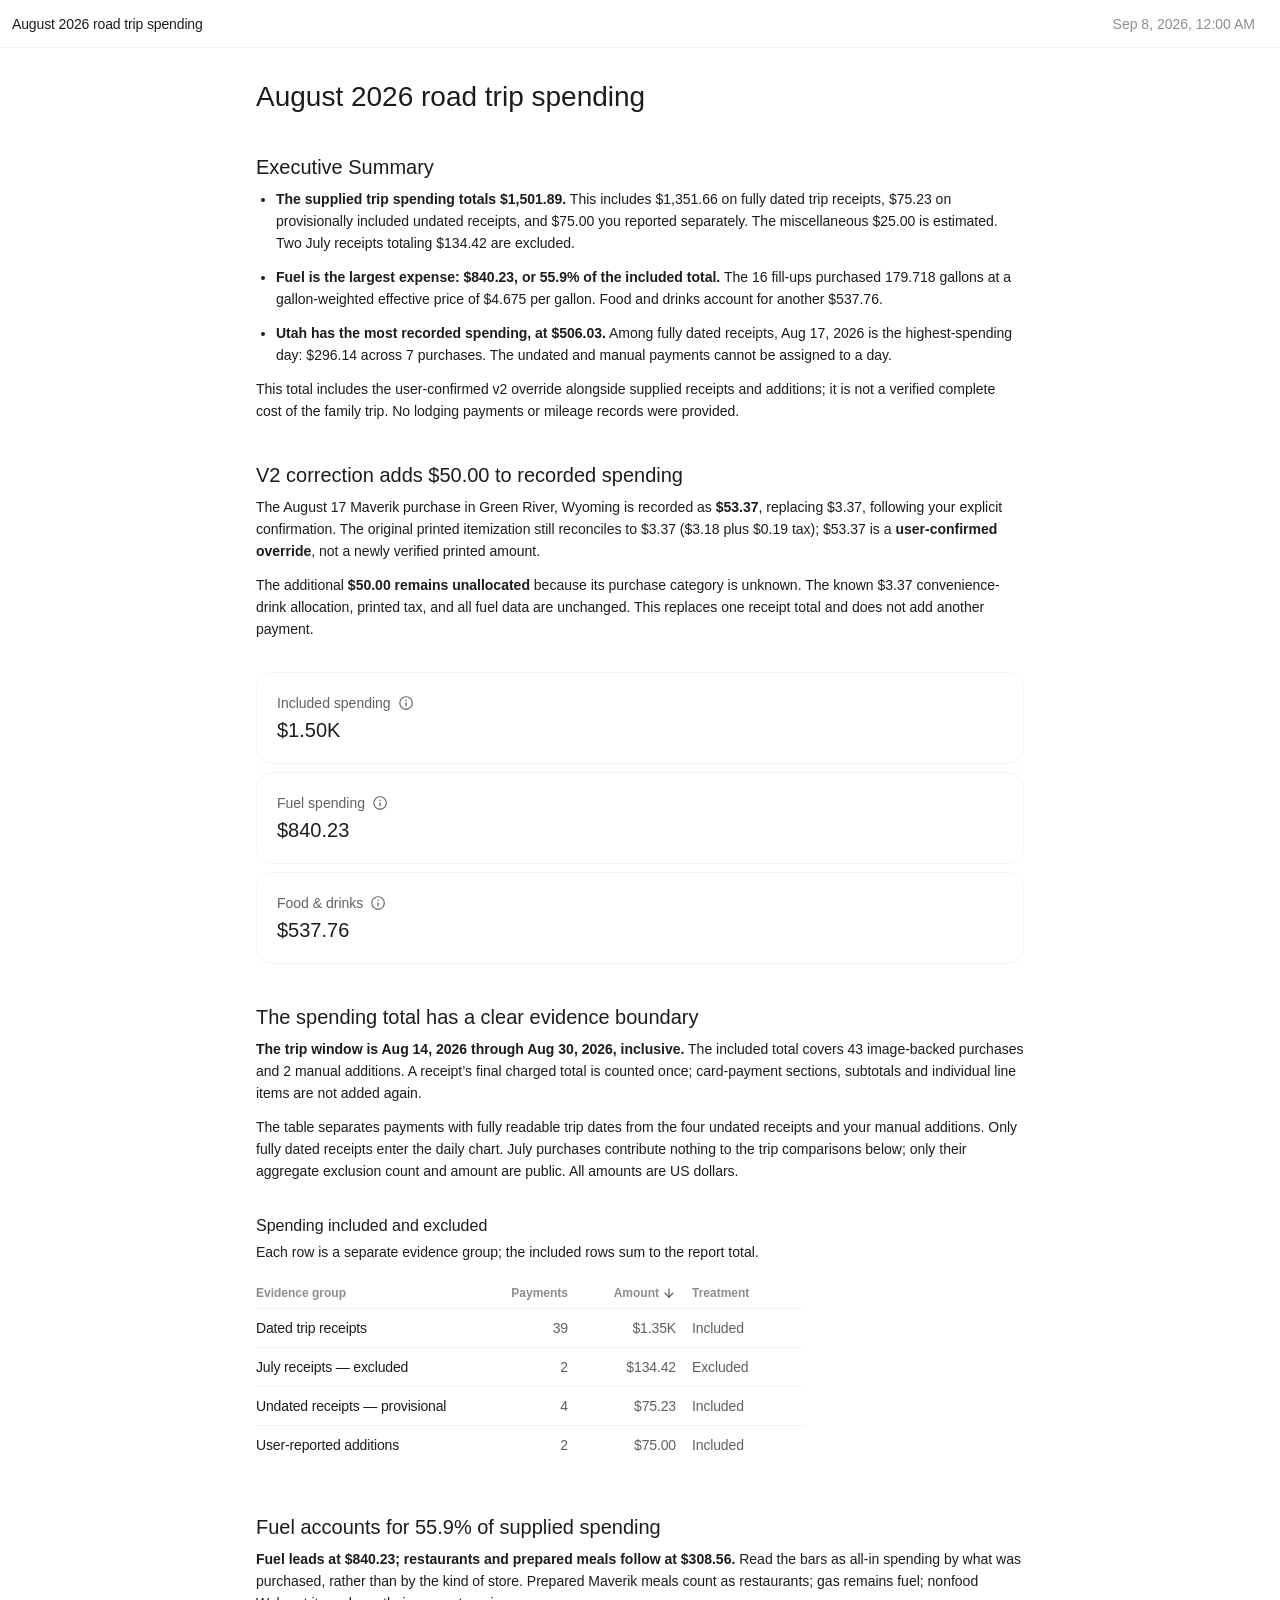
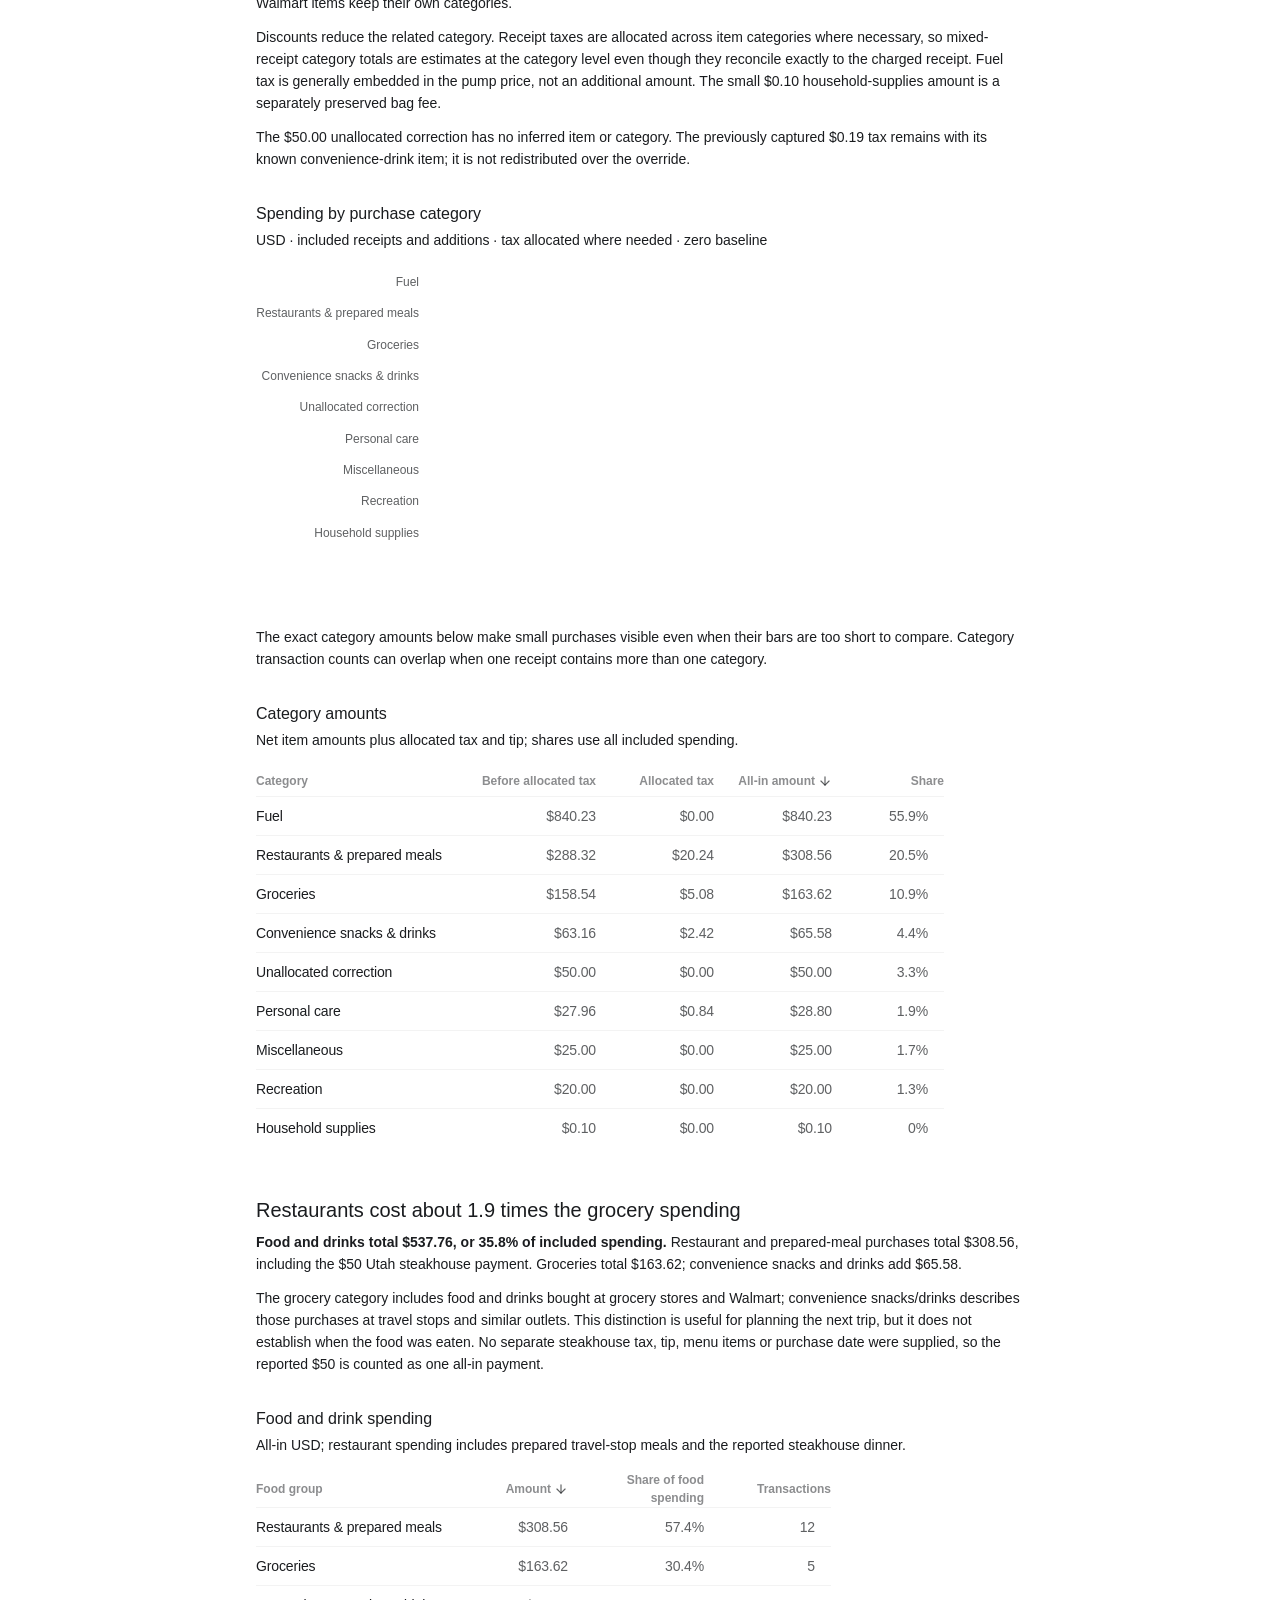
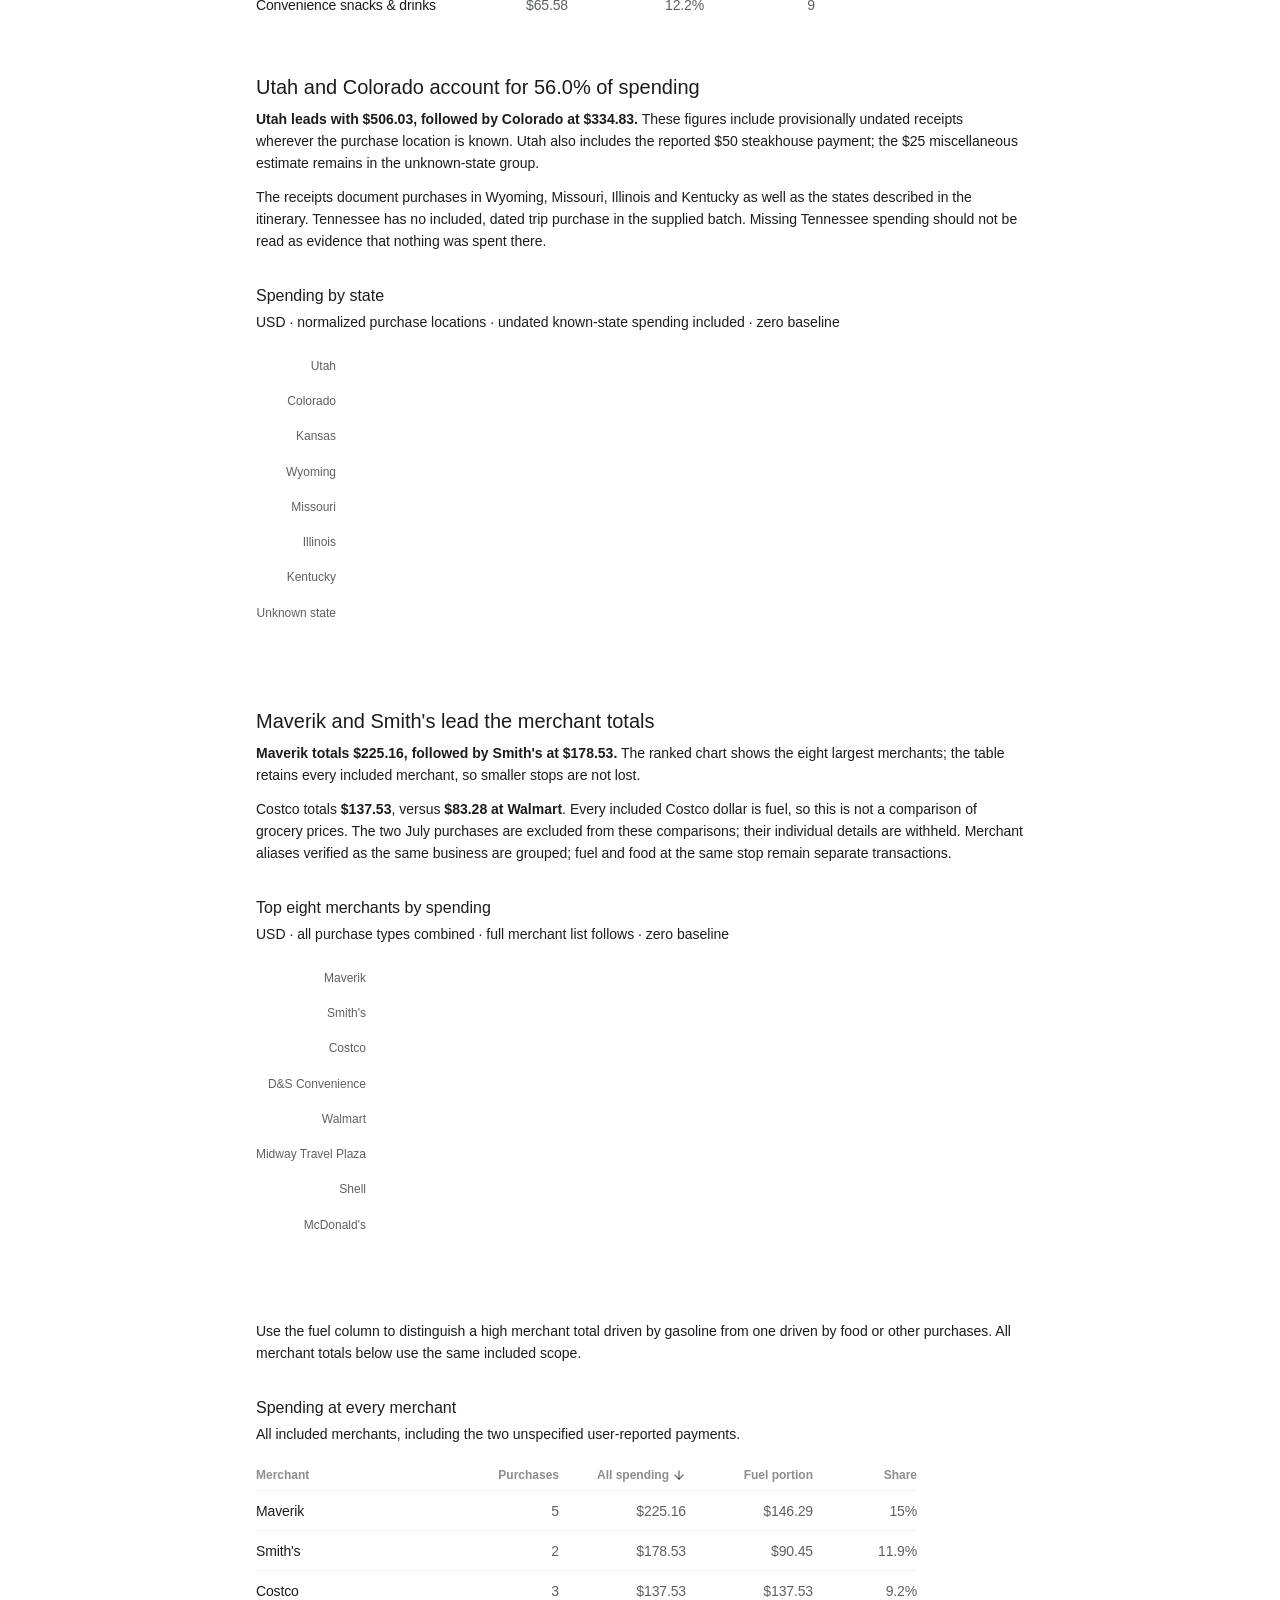
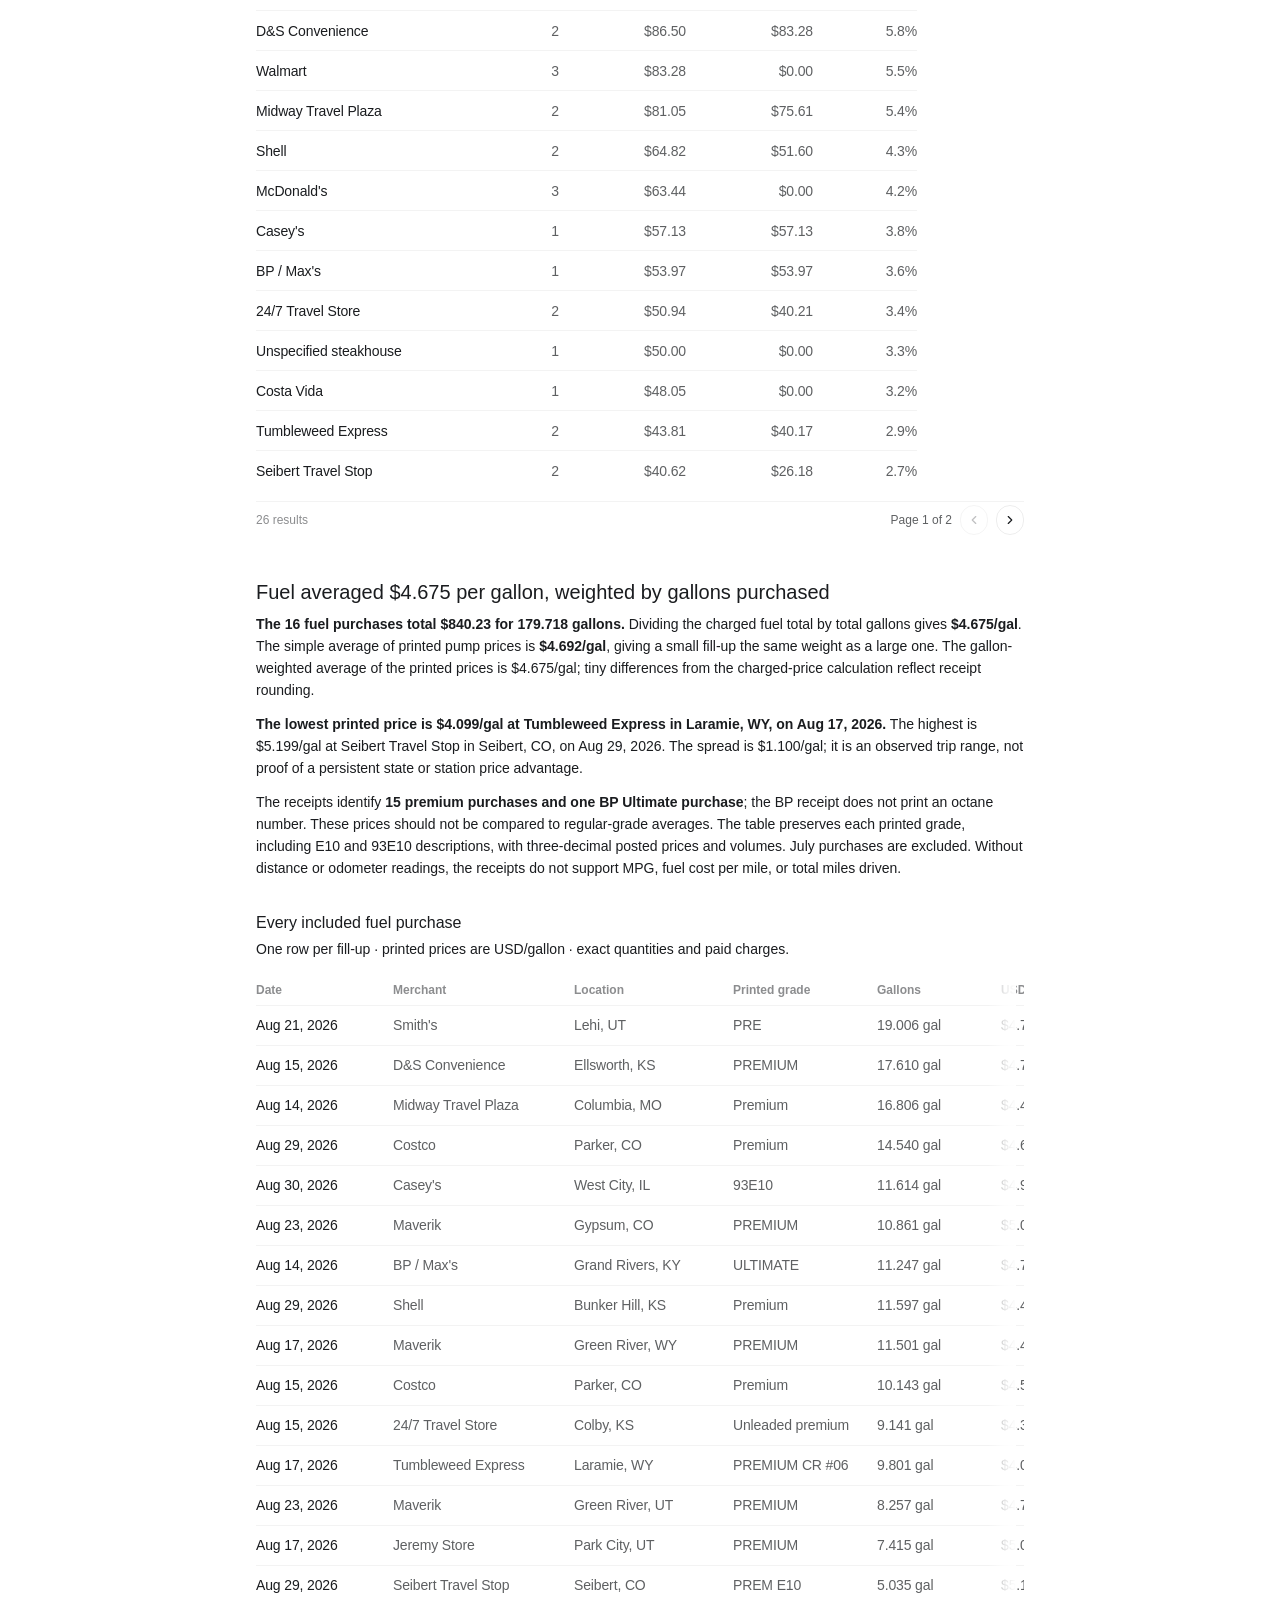
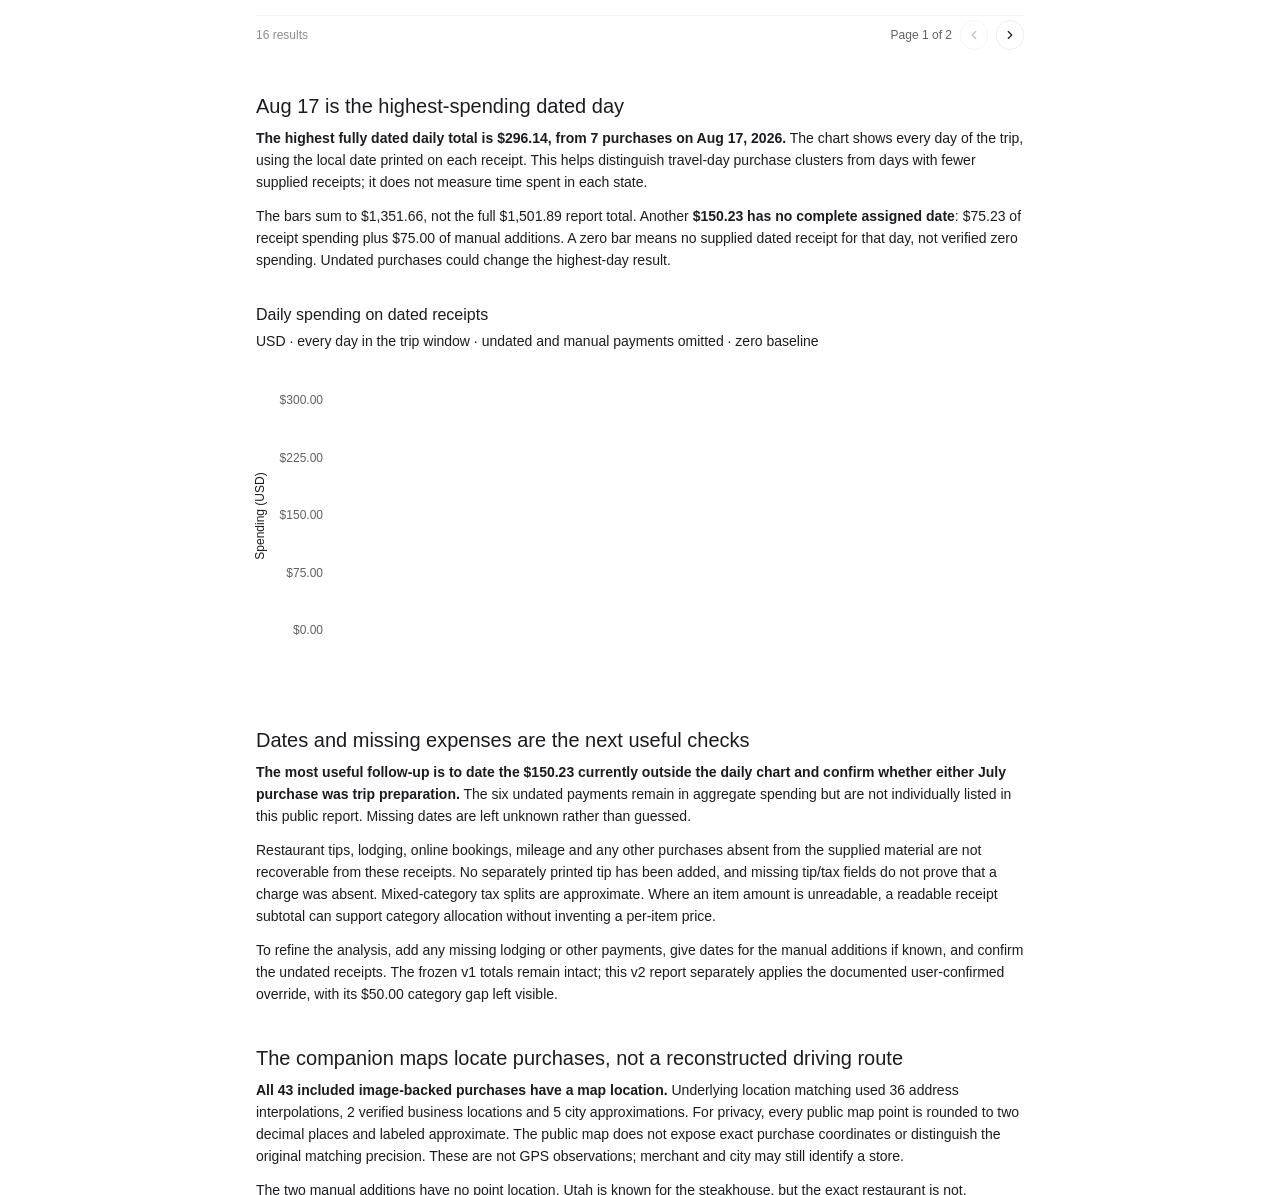
==== commit e85045bd: "Publish v2 spending correction with unallocated override disclosure" ====
--- a/report.html
+++ b/report.html
@@ -34,50 +34,54 @@
 </style>
 </head>
 <body>
-<main id="data-analytics-portable-fallback" class="portable-fallback" data-portable-fallback="true" data-portable-surface="report"><header class="portable-page-header"><div class="portable-page-heading"><p class="portable-surface-label">Data Analytics report</p><h1>August 2026 road trip spending</h1></div><div class="portable-page-meta"><time datetime="2026-09-07">Sep 7, 2026, 12:00 AM UTC</time></div></header><div class="portable-block-stack">
+<main id="data-analytics-portable-fallback" class="portable-fallback" data-portable-fallback="true" data-portable-surface="report"><header class="portable-page-header"><div class="portable-page-heading"><p class="portable-surface-label">Data Analytics report</p><h1>August 2026 road trip spending</h1></div><div class="portable-page-meta"><time datetime="2026-09-08">Sep 8, 2026, 12:00 AM UTC</time></div></header><div class="portable-block-stack">
 <div class="portable-block portable-layout-full" data-artifact-block-id="executive_summary" data-artifact-block-type="markdown" data-layout="full"><section class="portable-markdown"><h2>Executive Summary</h2>
-<ul><li><strong>The supplied trip spending totals <span class="portable-source-tooltip portable-source-value" data-portable-source-host="true" tabindex="0" aria-describedby="portable-source-tooltip-1"><span class="portable-source-value-text">$1,451.89</span><span class="portable-source-tooltip-content" id="portable-source-tooltip-1" role="tooltip"><span class="portable-source-tooltip-heading" aria-hidden="true">Source for $1,451.89</span><strong>Source: Public trip analysis</strong><span class="portable-source-meta">Tables: snapshot.datasets.summary, snapshot.datasets.fuel_summary, snapshot.datasets.scope, snapshot.datasets.categories, snapshot.datasets.states, snapshot.datasets.merchants, snapshot.datasets.merchants_top8, snapshot.datasets.daily, snapshot.datasets.fuel, snapshot.datasets.fuel_grades, snapshot.datasets.food, snapshot.datasets.food_summary</span></span></span>.</strong> This includes <span class="portable-source-tooltip portable-source-value" data-portable-source-host="true" tabindex="0" aria-describedby="portable-source-tooltip-2"><span class="portable-source-value-text">$1,301.66</span><span class="portable-source-tooltip-content" id="portable-source-tooltip-2" role="tooltip"><span class="portable-source-tooltip-heading" aria-hidden="true">Source for $1,301.66</span><strong>Source: Public trip analysis</strong><span class="portable-source-meta">Tables: snapshot.datasets.summary, snapshot.datasets.fuel_summary, snapshot.datasets.scope, snapshot.datasets.categories, snapshot.datasets.states, snapshot.datasets.merchants, snapshot.datasets.merchants_top8, snapshot.datasets.daily, snapshot.datasets.fuel, snapshot.datasets.fuel_grades, snapshot.datasets.food, snapshot.datasets.food_summary</span></span></span> on fully dated trip receipts, <span class="portable-source-tooltip portable-source-value" data-portable-source-host="true" tabindex="0" aria-describedby="portable-source-tooltip-3"><span class="portable-source-value-text">$75.23</span><span class="portable-source-tooltip-content" id="portable-source-tooltip-3" role="tooltip"><span class="portable-source-tooltip-heading" aria-hidden="true">Source for $75.23</span><strong>Source: Public trip analysis</strong><span class="portable-source-meta">Tables: snapshot.datasets.summary, snapshot.datasets.fuel_summary, snapshot.datasets.scope, snapshot.datasets.categories, snapshot.datasets.states, snapshot.datasets.merchants, snapshot.datasets.merchants_top8, snapshot.datasets.daily, snapshot.datasets.fuel, snapshot.datasets.fuel_grades, snapshot.datasets.food, snapshot.datasets.food_summary</span></span></span> on provisionally included undated receipts, and <span class="portable-source-tooltip portable-source-value" data-portable-source-host="true" tabindex="0" aria-describedby="portable-source-tooltip-4"><span class="portable-source-value-text">$75.00</span><span class="portable-source-tooltip-content" id="portable-source-tooltip-4" role="tooltip"><span class="portable-source-tooltip-heading" aria-hidden="true">Source for $75.00</span><strong>Source: Public trip analysis</strong><span class="portable-source-meta">Tables: snapshot.datasets.summary, snapshot.datasets.fuel_summary, snapshot.datasets.scope, snapshot.datasets.categories, snapshot.datasets.states, snapshot.datasets.merchants, snapshot.datasets.merchants_top8, snapshot.datasets.daily, snapshot.datasets.fuel, snapshot.datasets.fuel_grades, snapshot.datasets.food, snapshot.datasets.food_summary</span></span></span> you reported separately. The miscellaneous <span class="portable-source-tooltip portable-source-value" data-portable-source-host="true" tabindex="0" aria-describedby="portable-source-tooltip-5"><span class="portable-source-value-text">$25.00</span><span class="portable-source-tooltip-content" id="portable-source-tooltip-5" role="tooltip"><span class="portable-source-tooltip-heading" aria-hidden="true">Source for $25.00</span><strong>Source: Public trip analysis</strong><span class="portable-source-meta">Tables: snapshot.datasets.summary, snapshot.datasets.fuel_summary, snapshot.datasets.scope, snapshot.datasets.categories, snapshot.datasets.states, snapshot.datasets.merchants, snapshot.datasets.merchants_top8, snapshot.datasets.daily, snapshot.datasets.fuel, snapshot.datasets.fuel_grades, snapshot.datasets.food, snapshot.datasets.food_summary</span></span></span> is estimated. Two July receipts totaling <span class="portable-source-tooltip portable-source-value" data-portable-source-host="true" tabindex="0" aria-describedby="portable-source-tooltip-6"><span class="portable-source-value-text">$134.42</span><span class="portable-source-tooltip-content" id="portable-source-tooltip-6" role="tooltip"><span class="portable-source-tooltip-heading" aria-hidden="true">Source for $134.42</span><strong>Source: Public trip analysis</strong><span class="portable-source-meta">Tables: snapshot.datasets.summary, snapshot.datasets.fuel_summary, snapshot.datasets.scope, snapshot.datasets.categories, snapshot.datasets.states, snapshot.datasets.merchants, snapshot.datasets.merchants_top8, snapshot.datasets.daily, snapshot.datasets.fuel, snapshot.datasets.fuel_grades, snapshot.datasets.food, snapshot.datasets.food_summary</span></span></span> are excluded.</li><li><strong>Fuel is the largest expense: <span class="portable-source-tooltip portable-source-value" data-portable-source-host="true" tabindex="0" aria-describedby="portable-source-tooltip-7"><span class="portable-source-value-text">$840.23</span><span class="portable-source-tooltip-content" id="portable-source-tooltip-7" role="tooltip"><span class="portable-source-tooltip-heading" aria-hidden="true">Source for $840.23</span><strong>Source: Public trip analysis</strong><span class="portable-source-meta">Tables: snapshot.datasets.summary, snapshot.datasets.fuel_summary, snapshot.datasets.scope, snapshot.datasets.categories, snapshot.datasets.states, snapshot.datasets.merchants, snapshot.datasets.merchants_top8, snapshot.datasets.daily, snapshot.datasets.fuel, snapshot.datasets.fuel_grades, snapshot.datasets.food, snapshot.datasets.food_summary</span></span></span>, or <span class="portable-source-tooltip portable-source-value" data-portable-source-host="true" tabindex="0" aria-describedby="portable-source-tooltip-8"><span class="portable-source-value-text">57.9%</span><span class="portable-source-tooltip-content" id="portable-source-tooltip-8" role="tooltip"><span class="portable-source-tooltip-heading" aria-hidden="true">Source for 57.9%</span><strong>Source: Public trip analysis</strong><span class="portable-source-meta">Tables: snapshot.datasets.summary, snapshot.datasets.fuel_summary, snapshot.datasets.scope, snapshot.datasets.categories, snapshot.datasets.states, snapshot.datasets.merchants, snapshot.datasets.merchants_top8, snapshot.datasets.daily, snapshot.datasets.fuel, snapshot.datasets.fuel_grades, snapshot.datasets.food, snapshot.datasets.food_summary</span></span></span> of the included total.</strong> The <span class="portable-source-tooltip portable-source-value" data-portable-source-host="true" tabindex="0" aria-describedby="portable-source-tooltip-9"><span class="portable-source-value-text">16</span><span class="portable-source-tooltip-content" id="portable-source-tooltip-9" role="tooltip"><span class="portable-source-tooltip-heading" aria-hidden="true">Source for 16</span><strong>Source: Public trip analysis</strong><span class="portable-source-meta">Tables: snapshot.datasets.summary, snapshot.datasets.fuel_summary, snapshot.datasets.scope, snapshot.datasets.categories, snapshot.datasets.states, snapshot.datasets.merchants, snapshot.datasets.merchants_top8, snapshot.datasets.daily, snapshot.datasets.fuel, snapshot.datasets.fuel_grades, snapshot.datasets.food, snapshot.datasets.food_summary</span></span></span> fill-ups purchased <span class="portable-source-tooltip portable-source-value" data-portable-source-host="true" tabindex="0" aria-describedby="portable-source-tooltip-10"><span class="portable-source-value-text">179.718</span><span class="portable-source-tooltip-content" id="portable-source-tooltip-10" role="tooltip"><span class="portable-source-tooltip-heading" aria-hidden="true">Source for 179.718</span><strong>Source: Public trip analysis</strong><span class="portable-source-meta">Tables: snapshot.datasets.summary, snapshot.datasets.fuel_summary, snapshot.datasets.scope, snapshot.datasets.categories, snapshot.datasets.states, snapshot.datasets.merchants, snapshot.datasets.merchants_top8, snapshot.datasets.daily, snapshot.datasets.fuel, snapshot.datasets.fuel_grades, snapshot.datasets.food, snapshot.datasets.food_summary</span></span></span> gallons at a gallon-weighted effective price of <span class="portable-source-tooltip portable-source-value" data-portable-source-host="true" tabindex="0" aria-describedby="portable-source-tooltip-11"><span class="portable-source-value-text">$4.675</span><span class="portable-source-tooltip-content" id="portable-source-tooltip-11" role="tooltip"><span class="portable-source-tooltip-heading" aria-hidden="true">Source for $4.675</span><strong>Source: Public trip analysis</strong><span class="portable-source-meta">Tables: snapshot.datasets.summary, snapshot.datasets.fuel_summary, snapshot.datasets.scope, snapshot.datasets.categories, snapshot.datasets.states, snapshot.datasets.merchants, snapshot.datasets.merchants_top8, snapshot.datasets.daily, snapshot.datasets.fuel, snapshot.datasets.fuel_grades, snapshot.datasets.food, snapshot.datasets.food_summary</span></span></span> per gallon. Food and drinks account for another <span class="portable-source-tooltip portable-source-value" data-portable-source-host="true" tabindex="0" aria-describedby="portable-source-tooltip-12"><span class="portable-source-value-text">$537.76</span><span class="portable-source-tooltip-content" id="portable-source-tooltip-12" role="tooltip"><span class="portable-source-tooltip-heading" aria-hidden="true">Source for $537.76</span><strong>Source: Public trip analysis</strong><span class="portable-source-meta">Tables: snapshot.datasets.summary, snapshot.datasets.fuel_summary, snapshot.datasets.scope, snapshot.datasets.categories, snapshot.datasets.states, snapshot.datasets.merchants, snapshot.datasets.merchants_top8, snapshot.datasets.daily, snapshot.datasets.fuel, snapshot.datasets.fuel_grades, snapshot.datasets.food, snapshot.datasets.food_summary</span></span></span>.</li><li><strong>Utah has the most recorded spending, at <span class="portable-source-tooltip portable-source-value" data-portable-source-host="true" tabindex="0" aria-describedby="portable-source-tooltip-13"><span class="portable-source-value-text">$506.03</span><span class="portable-source-tooltip-content" id="portable-source-tooltip-13" role="tooltip"><span class="portable-source-tooltip-heading" aria-hidden="true">Source for $506.03</span><strong>Source: Public trip analysis</strong><span class="portable-source-meta">Tables: snapshot.datasets.summary, snapshot.datasets.fuel_summary, snapshot.datasets.scope, snapshot.datasets.categories, snapshot.datasets.states, snapshot.datasets.merchants, snapshot.datasets.merchants_top8, snapshot.datasets.daily, snapshot.datasets.fuel, snapshot.datasets.fuel_grades, snapshot.datasets.food, snapshot.datasets.food_summary</span></span></span>.</strong> Among fully dated receipts, Aug 17, 2026 is the highest-spending day: <span class="portable-source-tooltip portable-source-value" data-portable-source-host="true" tabindex="0" aria-describedby="portable-source-tooltip-14"><span class="portable-source-value-text">$246.14</span><span class="portable-source-tooltip-content" id="portable-source-tooltip-14" role="tooltip"><span class="portable-source-tooltip-heading" aria-hidden="true">Source for $246.14</span><strong>Source: Public trip analysis</strong><span class="portable-source-meta">Tables: snapshot.datasets.summary, snapshot.datasets.fuel_summary, snapshot.datasets.scope, snapshot.datasets.categories, snapshot.datasets.states, snapshot.datasets.merchants, snapshot.datasets.merchants_top8, snapshot.datasets.daily, snapshot.datasets.fuel, snapshot.datasets.fuel_grades, snapshot.datasets.food, snapshot.datasets.food_summary</span></span></span> across <span class="portable-source-tooltip portable-source-value" data-portable-source-host="true" tabindex="0" aria-describedby="portable-source-tooltip-15"><span class="portable-source-value-text">7</span><span class="portable-source-tooltip-content" id="portable-source-tooltip-15" role="tooltip"><span class="portable-source-tooltip-heading" aria-hidden="true">Source for 7</span><strong>Source: Public trip analysis</strong><span class="portable-source-meta">Tables: snapshot.datasets.summary, snapshot.datasets.fuel_summary, snapshot.datasets.scope, snapshot.datasets.categories, snapshot.datasets.states, snapshot.datasets.merchants, snapshot.datasets.merchants_top8, snapshot.datasets.daily, snapshot.datasets.fuel, snapshot.datasets.fuel_grades, snapshot.datasets.food, snapshot.datasets.food_summary</span></span></span> purchases. The undated and manual payments cannot be assigned to a day.</li></ul>
-<p>This is the total supported by the supplied receipts and additions, not a verified complete cost of the family trip. No lodging payments or mileage records were provided.</p></section><div class="portable-inline-source portable-source-summary" data-source-id="public_report_data"><div class="portable-inline-source-content portable-source-summary-content"><span class="portable-source-tooltip-heading" aria-hidden="true">Source for Executive Summary</span><strong>Source: Public trip analysis</strong><span class="portable-source-meta">Tables: snapshot.datasets.summary, snapshot.datasets.fuel_summary, snapshot.datasets.scope, snapshot.datasets.categories, snapshot.datasets.states, snapshot.datasets.merchants, snapshot.datasets.merchants_top8, snapshot.datasets.daily, snapshot.datasets.fuel, snapshot.datasets.fuel_grades, snapshot.datasets.food, snapshot.datasets.food_summary</span><p class="portable-source-description-data">Public snapshot of reviewed trip-spending analysis, not a live connection. Original receipts, individual item and payment lookup records, personal identifiers, exact purchase times, street addresses, and private audit evidence are withheld. Selected included fuel-purchase dates, public merchant/city names, grades, quantities and prices remain for comparison. The executable query re-selects this already-sanitized public snapshot for report packaging; it is not the private derivation of the measures. The private calculation queries and original evidence are withheld.</p><pre class="portable-source-query-data" aria-hidden="true"><code>SELECT snapshot.datasets AS datasets FROM read_json_auto(&#39;report-data.json&#39;)</code></pre></div></div></div>
-<div class="portable-block portable-layout-full" data-artifact-block-id="headline_metrics" data-artifact-block-type="metric-strip" data-layout="full"><section class="portable-metric-grid"><article class="portable-metric-card" data-artifact-id="metric:headline_metrics:included_total" data-artifact-kind="card" data-card-id="included_total"><p class="portable-metric-label">Included spending</p><p class="portable-metric-value"><span class="portable-source-tooltip portable-source-value" data-portable-source-host="true" tabindex="0" aria-describedby="portable-source-tooltip-16"><span class="portable-source-value-text">$1.45K</span><span class="portable-source-tooltip-content" id="portable-source-tooltip-16" role="tooltip"><span class="portable-source-tooltip-heading" aria-hidden="true">Source for $1.45K</span><strong>Source: Public trip analysis — summary</strong><span class="portable-source-meta">Table: snapshot.datasets.summary</span></span></span></p><p class="portable-card-description">Supplied receipts and additions; July receipts excluded.</p><div class="portable-inline-source portable-source-summary" data-source-id="public_summary"><div class="portable-inline-source-content portable-source-summary-content"><span class="portable-source-tooltip-heading" aria-hidden="true">Source for Included spending</span><span class="portable-source-context">Supplied receipts and additions; July receipts excluded.</span><strong>Source: Public trip analysis — summary</strong><span class="portable-source-meta">Table: snapshot.datasets.summary</span><p class="portable-source-description-data">Public snapshot of reviewed trip-spending analysis, not a live connection. Original receipts, individual item and payment lookup records, personal identifiers, exact purchase times, street addresses, and private audit evidence are withheld. Selected included fuel-purchase dates, public merchant/city names, grades, quantities and prices remain for comparison. The executable query re-selects this already-sanitized public snapshot for report packaging; it is not the private derivation of the measures. The private calculation queries and original evidence are withheld.</p><pre class="portable-source-query-data" aria-hidden="true"><code>SELECT entry.* FROM (SELECT UNNEST(snapshot.datasets.&quot;summary&quot;) AS entry FROM read_json_auto(&#39;report-data.json&#39;))</code></pre></div></div></article><article class="portable-metric-card" data-artifact-id="metric:headline_metrics:fuel_total" data-artifact-kind="card" data-card-id="fuel_total"><p class="portable-metric-label">Fuel spending</p><p class="portable-metric-value"><span class="portable-source-tooltip portable-source-value" data-portable-source-host="true" tabindex="0" aria-describedby="portable-source-tooltip-17"><span class="portable-source-value-text">$840.23</span><span class="portable-source-tooltip-content" id="portable-source-tooltip-17" role="tooltip"><span class="portable-source-tooltip-heading" aria-hidden="true">Source for $840.23</span><strong>Source: Public trip analysis — fuel summary</strong><span class="portable-source-meta">Table: snapshot.datasets.fuel_summary</span></span></span></p><p class="portable-card-description">Included fuel charges across the trip window.</p><div class="portable-inline-source portable-source-summary" data-source-id="public_fuel_summary"><div class="portable-inline-source-content portable-source-summary-content"><span class="portable-source-tooltip-heading" aria-hidden="true">Source for Fuel spending</span><span class="portable-source-context">Included fuel charges across the trip window.</span><strong>Source: Public trip analysis — fuel summary</strong><span class="portable-source-meta">Table: snapshot.datasets.fuel_summary</span><p class="portable-source-description-data">Public snapshot of reviewed trip-spending analysis, not a live connection. Original receipts, individual item and payment lookup records, personal identifiers, exact purchase times, street addresses, and private audit evidence are withheld. Selected included fuel-purchase dates, public merchant/city names, grades, quantities and prices remain for comparison. The executable query re-selects this already-sanitized public snapshot for report packaging; it is not the private derivation of the measures. The private calculation queries and original evidence are withheld.</p><pre class="portable-source-query-data" aria-hidden="true"><code>SELECT entry.* FROM (SELECT UNNEST(snapshot.datasets.&quot;fuel_summary&quot;) AS entry FROM read_json_auto(&#39;report-data.json&#39;))</code></pre></div></div></article><article class="portable-metric-card" data-artifact-id="metric:headline_metrics:food_total" data-artifact-kind="card" data-card-id="food_total"><p class="portable-metric-label">Food &amp; drinks</p><p class="portable-metric-value"><span class="portable-source-tooltip portable-source-value" data-portable-source-host="true" tabindex="0" aria-describedby="portable-source-tooltip-18"><span class="portable-source-value-text">$537.76</span><span class="portable-source-tooltip-content" id="portable-source-tooltip-18" role="tooltip"><span class="portable-source-tooltip-heading" aria-hidden="true">Source for $537.76</span><strong>Source: Public trip analysis — food summary</strong><span class="portable-source-meta">Table: snapshot.datasets.food_summary</span></span></span></p><p class="portable-card-description">Restaurants, groceries and convenience snacks/drinks, including category tax allocations.</p><div class="portable-inline-source portable-source-summary" data-source-id="public_food_summary"><div class="portable-inline-source-content portable-source-summary-content"><span class="portable-source-tooltip-heading" aria-hidden="true">Source for Food &amp; drinks</span><span class="portable-source-context">Restaurants, groceries and convenience snacks/drinks, including category tax allocations.</span><strong>Source: Public trip analysis — food summary</strong><span class="portable-source-meta">Table: snapshot.datasets.food_summary</span><p class="portable-source-description-data">Public snapshot of reviewed trip-spending analysis, not a live connection. Original receipts, individual item and payment lookup records, personal identifiers, exact purchase times, street addresses, and private audit evidence are withheld. Selected included fuel-purchase dates, public merchant/city names, grades, quantities and prices remain for comparison. The executable query re-selects this already-sanitized public snapshot for report packaging; it is not the private derivation of the measures. The private calculation queries and original evidence are withheld.</p><pre class="portable-source-query-data" aria-hidden="true"><code>SELECT entry.* FROM (SELECT UNNEST(snapshot.datasets.&quot;food_summary&quot;) AS entry FROM read_json_auto(&#39;report-data.json&#39;))</code></pre></div></div></article></section></div>
+<ul><li><strong>The supplied trip spending totals <span class="portable-source-tooltip portable-source-value" data-portable-source-host="true" tabindex="0" aria-describedby="portable-source-tooltip-1"><span class="portable-source-value-text">$1,501.89</span><span class="portable-source-tooltip-content" id="portable-source-tooltip-1" role="tooltip"><span class="portable-source-tooltip-heading" aria-hidden="true">Source for $1,501.89</span><strong>Source: Public trip analysis</strong><span class="portable-source-meta">Tables: snapshot.datasets.summary, snapshot.datasets.fuel_summary, snapshot.datasets.scope, snapshot.datasets.categories, snapshot.datasets.states, snapshot.datasets.merchants, snapshot.datasets.merchants_top8, snapshot.datasets.daily, snapshot.datasets.fuel, snapshot.datasets.fuel_grades, snapshot.datasets.food, snapshot.datasets.food_summary</span></span></span>.</strong> This includes <span class="portable-source-tooltip portable-source-value" data-portable-source-host="true" tabindex="0" aria-describedby="portable-source-tooltip-2"><span class="portable-source-value-text">$1,351.66</span><span class="portable-source-tooltip-content" id="portable-source-tooltip-2" role="tooltip"><span class="portable-source-tooltip-heading" aria-hidden="true">Source for $1,351.66</span><strong>Source: Public trip analysis</strong><span class="portable-source-meta">Tables: snapshot.datasets.summary, snapshot.datasets.fuel_summary, snapshot.datasets.scope, snapshot.datasets.categories, snapshot.datasets.states, snapshot.datasets.merchants, snapshot.datasets.merchants_top8, snapshot.datasets.daily, snapshot.datasets.fuel, snapshot.datasets.fuel_grades, snapshot.datasets.food, snapshot.datasets.food_summary</span></span></span> on fully dated trip receipts, <span class="portable-source-tooltip portable-source-value" data-portable-source-host="true" tabindex="0" aria-describedby="portable-source-tooltip-3"><span class="portable-source-value-text">$75.23</span><span class="portable-source-tooltip-content" id="portable-source-tooltip-3" role="tooltip"><span class="portable-source-tooltip-heading" aria-hidden="true">Source for $75.23</span><strong>Source: Public trip analysis</strong><span class="portable-source-meta">Tables: snapshot.datasets.summary, snapshot.datasets.fuel_summary, snapshot.datasets.scope, snapshot.datasets.categories, snapshot.datasets.states, snapshot.datasets.merchants, snapshot.datasets.merchants_top8, snapshot.datasets.daily, snapshot.datasets.fuel, snapshot.datasets.fuel_grades, snapshot.datasets.food, snapshot.datasets.food_summary</span></span></span> on provisionally included undated receipts, and <span class="portable-source-tooltip portable-source-value" data-portable-source-host="true" tabindex="0" aria-describedby="portable-source-tooltip-4"><span class="portable-source-value-text">$75.00</span><span class="portable-source-tooltip-content" id="portable-source-tooltip-4" role="tooltip"><span class="portable-source-tooltip-heading" aria-hidden="true">Source for $75.00</span><strong>Source: Public trip analysis</strong><span class="portable-source-meta">Tables: snapshot.datasets.summary, snapshot.datasets.fuel_summary, snapshot.datasets.scope, snapshot.datasets.categories, snapshot.datasets.states, snapshot.datasets.merchants, snapshot.datasets.merchants_top8, snapshot.datasets.daily, snapshot.datasets.fuel, snapshot.datasets.fuel_grades, snapshot.datasets.food, snapshot.datasets.food_summary</span></span></span> you reported separately. The miscellaneous <span class="portable-source-tooltip portable-source-value" data-portable-source-host="true" tabindex="0" aria-describedby="portable-source-tooltip-5"><span class="portable-source-value-text">$25.00</span><span class="portable-source-tooltip-content" id="portable-source-tooltip-5" role="tooltip"><span class="portable-source-tooltip-heading" aria-hidden="true">Source for $25.00</span><strong>Source: Public trip analysis</strong><span class="portable-source-meta">Tables: snapshot.datasets.summary, snapshot.datasets.fuel_summary, snapshot.datasets.scope, snapshot.datasets.categories, snapshot.datasets.states, snapshot.datasets.merchants, snapshot.datasets.merchants_top8, snapshot.datasets.daily, snapshot.datasets.fuel, snapshot.datasets.fuel_grades, snapshot.datasets.food, snapshot.datasets.food_summary</span></span></span> is estimated. Two July receipts totaling <span class="portable-source-tooltip portable-source-value" data-portable-source-host="true" tabindex="0" aria-describedby="portable-source-tooltip-6"><span class="portable-source-value-text">$134.42</span><span class="portable-source-tooltip-content" id="portable-source-tooltip-6" role="tooltip"><span class="portable-source-tooltip-heading" aria-hidden="true">Source for $134.42</span><strong>Source: Public trip analysis</strong><span class="portable-source-meta">Tables: snapshot.datasets.summary, snapshot.datasets.fuel_summary, snapshot.datasets.scope, snapshot.datasets.categories, snapshot.datasets.states, snapshot.datasets.merchants, snapshot.datasets.merchants_top8, snapshot.datasets.daily, snapshot.datasets.fuel, snapshot.datasets.fuel_grades, snapshot.datasets.food, snapshot.datasets.food_summary</span></span></span> are excluded.</li><li><strong>Fuel is the largest expense: <span class="portable-source-tooltip portable-source-value" data-portable-source-host="true" tabindex="0" aria-describedby="portable-source-tooltip-7"><span class="portable-source-value-text">$840.23</span><span class="portable-source-tooltip-content" id="portable-source-tooltip-7" role="tooltip"><span class="portable-source-tooltip-heading" aria-hidden="true">Source for $840.23</span><strong>Source: Public trip analysis</strong><span class="portable-source-meta">Tables: snapshot.datasets.summary, snapshot.datasets.fuel_summary, snapshot.datasets.scope, snapshot.datasets.categories, snapshot.datasets.states, snapshot.datasets.merchants, snapshot.datasets.merchants_top8, snapshot.datasets.daily, snapshot.datasets.fuel, snapshot.datasets.fuel_grades, snapshot.datasets.food, snapshot.datasets.food_summary</span></span></span>, or <span class="portable-source-tooltip portable-source-value" data-portable-source-host="true" tabindex="0" aria-describedby="portable-source-tooltip-8"><span class="portable-source-value-text">55.9%</span><span class="portable-source-tooltip-content" id="portable-source-tooltip-8" role="tooltip"><span class="portable-source-tooltip-heading" aria-hidden="true">Source for 55.9%</span><strong>Source: Public trip analysis</strong><span class="portable-source-meta">Tables: snapshot.datasets.summary, snapshot.datasets.fuel_summary, snapshot.datasets.scope, snapshot.datasets.categories, snapshot.datasets.states, snapshot.datasets.merchants, snapshot.datasets.merchants_top8, snapshot.datasets.daily, snapshot.datasets.fuel, snapshot.datasets.fuel_grades, snapshot.datasets.food, snapshot.datasets.food_summary</span></span></span> of the included total.</strong> The <span class="portable-source-tooltip portable-source-value" data-portable-source-host="true" tabindex="0" aria-describedby="portable-source-tooltip-9"><span class="portable-source-value-text">16</span><span class="portable-source-tooltip-content" id="portable-source-tooltip-9" role="tooltip"><span class="portable-source-tooltip-heading" aria-hidden="true">Source for 16</span><strong>Source: Public trip analysis</strong><span class="portable-source-meta">Tables: snapshot.datasets.summary, snapshot.datasets.fuel_summary, snapshot.datasets.scope, snapshot.datasets.categories, snapshot.datasets.states, snapshot.datasets.merchants, snapshot.datasets.merchants_top8, snapshot.datasets.daily, snapshot.datasets.fuel, snapshot.datasets.fuel_grades, snapshot.datasets.food, snapshot.datasets.food_summary</span></span></span> fill-ups purchased <span class="portable-source-tooltip portable-source-value" data-portable-source-host="true" tabindex="0" aria-describedby="portable-source-tooltip-10"><span class="portable-source-value-text">179.718</span><span class="portable-source-tooltip-content" id="portable-source-tooltip-10" role="tooltip"><span class="portable-source-tooltip-heading" aria-hidden="true">Source for 179.718</span><strong>Source: Public trip analysis</strong><span class="portable-source-meta">Tables: snapshot.datasets.summary, snapshot.datasets.fuel_summary, snapshot.datasets.scope, snapshot.datasets.categories, snapshot.datasets.states, snapshot.datasets.merchants, snapshot.datasets.merchants_top8, snapshot.datasets.daily, snapshot.datasets.fuel, snapshot.datasets.fuel_grades, snapshot.datasets.food, snapshot.datasets.food_summary</span></span></span> gallons at a gallon-weighted effective price of <span class="portable-source-tooltip portable-source-value" data-portable-source-host="true" tabindex="0" aria-describedby="portable-source-tooltip-11"><span class="portable-source-value-text">$4.675</span><span class="portable-source-tooltip-content" id="portable-source-tooltip-11" role="tooltip"><span class="portable-source-tooltip-heading" aria-hidden="true">Source for $4.675</span><strong>Source: Public trip analysis</strong><span class="portable-source-meta">Tables: snapshot.datasets.summary, snapshot.datasets.fuel_summary, snapshot.datasets.scope, snapshot.datasets.categories, snapshot.datasets.states, snapshot.datasets.merchants, snapshot.datasets.merchants_top8, snapshot.datasets.daily, snapshot.datasets.fuel, snapshot.datasets.fuel_grades, snapshot.datasets.food, snapshot.datasets.food_summary</span></span></span> per gallon. Food and drinks account for another <span class="portable-source-tooltip portable-source-value" data-portable-source-host="true" tabindex="0" aria-describedby="portable-source-tooltip-12"><span class="portable-source-value-text">$537.76</span><span class="portable-source-tooltip-content" id="portable-source-tooltip-12" role="tooltip"><span class="portable-source-tooltip-heading" aria-hidden="true">Source for $537.76</span><strong>Source: Public trip analysis</strong><span class="portable-source-meta">Tables: snapshot.datasets.summary, snapshot.datasets.fuel_summary, snapshot.datasets.scope, snapshot.datasets.categories, snapshot.datasets.states, snapshot.datasets.merchants, snapshot.datasets.merchants_top8, snapshot.datasets.daily, snapshot.datasets.fuel, snapshot.datasets.fuel_grades, snapshot.datasets.food, snapshot.datasets.food_summary</span></span></span>.</li><li><strong>Utah has the most recorded spending, at <span class="portable-source-tooltip portable-source-value" data-portable-source-host="true" tabindex="0" aria-describedby="portable-source-tooltip-13"><span class="portable-source-value-text">$506.03</span><span class="portable-source-tooltip-content" id="portable-source-tooltip-13" role="tooltip"><span class="portable-source-tooltip-heading" aria-hidden="true">Source for $506.03</span><strong>Source: Public trip analysis</strong><span class="portable-source-meta">Tables: snapshot.datasets.summary, snapshot.datasets.fuel_summary, snapshot.datasets.scope, snapshot.datasets.categories, snapshot.datasets.states, snapshot.datasets.merchants, snapshot.datasets.merchants_top8, snapshot.datasets.daily, snapshot.datasets.fuel, snapshot.datasets.fuel_grades, snapshot.datasets.food, snapshot.datasets.food_summary</span></span></span>.</strong> Among fully dated receipts, Aug 17, 2026 is the highest-spending day: <span class="portable-source-tooltip portable-source-value" data-portable-source-host="true" tabindex="0" aria-describedby="portable-source-tooltip-14"><span class="portable-source-value-text">$296.14</span><span class="portable-source-tooltip-content" id="portable-source-tooltip-14" role="tooltip"><span class="portable-source-tooltip-heading" aria-hidden="true">Source for $296.14</span><strong>Source: Public trip analysis</strong><span class="portable-source-meta">Tables: snapshot.datasets.summary, snapshot.datasets.fuel_summary, snapshot.datasets.scope, snapshot.datasets.categories, snapshot.datasets.states, snapshot.datasets.merchants, snapshot.datasets.merchants_top8, snapshot.datasets.daily, snapshot.datasets.fuel, snapshot.datasets.fuel_grades, snapshot.datasets.food, snapshot.datasets.food_summary</span></span></span> across <span class="portable-source-tooltip portable-source-value" data-portable-source-host="true" tabindex="0" aria-describedby="portable-source-tooltip-15"><span class="portable-source-value-text">7</span><span class="portable-source-tooltip-content" id="portable-source-tooltip-15" role="tooltip"><span class="portable-source-tooltip-heading" aria-hidden="true">Source for 7</span><strong>Source: Public trip analysis</strong><span class="portable-source-meta">Tables: snapshot.datasets.summary, snapshot.datasets.fuel_summary, snapshot.datasets.scope, snapshot.datasets.categories, snapshot.datasets.states, snapshot.datasets.merchants, snapshot.datasets.merchants_top8, snapshot.datasets.daily, snapshot.datasets.fuel, snapshot.datasets.fuel_grades, snapshot.datasets.food, snapshot.datasets.food_summary</span></span></span> purchases. The undated and manual payments cannot be assigned to a day.</li></ul>
+<p>This total includes the user-confirmed v2 override alongside supplied receipts and additions; it is not a verified complete cost of the family trip. No lodging payments or mileage records were provided.</p></section><div class="portable-inline-source portable-source-summary" data-source-id="public_report_data"><div class="portable-inline-source-content portable-source-summary-content"><span class="portable-source-tooltip-heading" aria-hidden="true">Source for Executive Summary</span><strong>Source: Public trip analysis</strong><span class="portable-source-meta">Tables: snapshot.datasets.summary, snapshot.datasets.fuel_summary, snapshot.datasets.scope, snapshot.datasets.categories, snapshot.datasets.states, snapshot.datasets.merchants, snapshot.datasets.merchants_top8, snapshot.datasets.daily, snapshot.datasets.fuel, snapshot.datasets.fuel_grades, snapshot.datasets.food, snapshot.datasets.food_summary</span><p class="portable-source-description-data">Public snapshot of reviewed trip-spending analysis, not a live connection. Original receipts, individual item and payment lookup records, personal identifiers, exact purchase times, street addresses, and private audit evidence are withheld. Selected included fuel-purchase dates, public merchant/city names, grades, quantities and prices remain for comparison. The executable query re-selects this already-sanitized public snapshot for report packaging; it is not the private derivation of the measures. The private calculation queries and original evidence are withheld.</p><pre class="portable-source-query-data" aria-hidden="true"><code>SELECT snapshot.datasets AS datasets FROM read_json_auto(&#39;report-data.json&#39;)</code></pre></div></div></div>
+<div class="portable-block portable-layout-full" data-artifact-block-id="v2_correction" data-artifact-block-type="markdown" data-layout="full"><section class="portable-markdown"><h2>V2 correction adds $50.00 to recorded spending</h2>
+<p>The August 17 Maverik purchase in Green River, Wyoming is recorded as <strong><span class="portable-source-tooltip portable-source-value" data-portable-source-host="true" tabindex="0" aria-describedby="portable-source-tooltip-16"><span class="portable-source-value-text">$53.37</span><span class="portable-source-tooltip-content" id="portable-source-tooltip-16" role="tooltip"><span class="portable-source-tooltip-heading" aria-hidden="true">Source for $53.37</span><strong>Source: Public trip analysis</strong><span class="portable-source-meta">Tables: snapshot.datasets.summary, snapshot.datasets.fuel_summary, snapshot.datasets.scope, snapshot.datasets.categories, snapshot.datasets.states, snapshot.datasets.merchants, snapshot.datasets.merchants_top8, snapshot.datasets.daily, snapshot.datasets.fuel, snapshot.datasets.fuel_grades, snapshot.datasets.food, snapshot.datasets.food_summary</span></span></span></strong>, replacing <span class="portable-source-tooltip portable-source-value" data-portable-source-host="true" tabindex="0" aria-describedby="portable-source-tooltip-17"><span class="portable-source-value-text">$3.37</span><span class="portable-source-tooltip-content" id="portable-source-tooltip-17" role="tooltip"><span class="portable-source-tooltip-heading" aria-hidden="true">Source for $3.37</span><strong>Source: Public trip analysis</strong><span class="portable-source-meta">Tables: snapshot.datasets.summary, snapshot.datasets.fuel_summary, snapshot.datasets.scope, snapshot.datasets.categories, snapshot.datasets.states, snapshot.datasets.merchants, snapshot.datasets.merchants_top8, snapshot.datasets.daily, snapshot.datasets.fuel, snapshot.datasets.fuel_grades, snapshot.datasets.food, snapshot.datasets.food_summary</span></span></span>, following your explicit confirmation. The original printed itemization still reconciles to <span class="portable-source-tooltip portable-source-value" data-portable-source-host="true" tabindex="0" aria-describedby="portable-source-tooltip-18"><span class="portable-source-value-text">$3.37</span><span class="portable-source-tooltip-content" id="portable-source-tooltip-18" role="tooltip"><span class="portable-source-tooltip-heading" aria-hidden="true">Source for $3.37</span><strong>Source: Public trip analysis</strong><span class="portable-source-meta">Tables: snapshot.datasets.summary, snapshot.datasets.fuel_summary, snapshot.datasets.scope, snapshot.datasets.categories, snapshot.datasets.states, snapshot.datasets.merchants, snapshot.datasets.merchants_top8, snapshot.datasets.daily, snapshot.datasets.fuel, snapshot.datasets.fuel_grades, snapshot.datasets.food, snapshot.datasets.food_summary</span></span></span> (<span class="portable-source-tooltip portable-source-value" data-portable-source-host="true" tabindex="0" aria-describedby="portable-source-tooltip-19"><span class="portable-source-value-text">$3.18</span><span class="portable-source-tooltip-content" id="portable-source-tooltip-19" role="tooltip"><span class="portable-source-tooltip-heading" aria-hidden="true">Source for $3.18</span><strong>Source: Public trip analysis</strong><span class="portable-source-meta">Tables: snapshot.datasets.summary, snapshot.datasets.fuel_summary, snapshot.datasets.scope, snapshot.datasets.categories, snapshot.datasets.states, snapshot.datasets.merchants, snapshot.datasets.merchants_top8, snapshot.datasets.daily, snapshot.datasets.fuel, snapshot.datasets.fuel_grades, snapshot.datasets.food, snapshot.datasets.food_summary</span></span></span> plus $0.19 tax); <span class="portable-source-tooltip portable-source-value" data-portable-source-host="true" tabindex="0" aria-describedby="portable-source-tooltip-20"><span class="portable-source-value-text">$53.37</span><span class="portable-source-tooltip-content" id="portable-source-tooltip-20" role="tooltip"><span class="portable-source-tooltip-heading" aria-hidden="true">Source for $53.37</span><strong>Source: Public trip analysis</strong><span class="portable-source-meta">Tables: snapshot.datasets.summary, snapshot.datasets.fuel_summary, snapshot.datasets.scope, snapshot.datasets.categories, snapshot.datasets.states, snapshot.datasets.merchants, snapshot.datasets.merchants_top8, snapshot.datasets.daily, snapshot.datasets.fuel, snapshot.datasets.fuel_grades, snapshot.datasets.food, snapshot.datasets.food_summary</span></span></span> is a <strong>user-confirmed override</strong>, not a newly verified printed amount.</p>
+<p>The additional <strong><span class="portable-source-tooltip portable-source-value" data-portable-source-host="true" tabindex="0" aria-describedby="portable-source-tooltip-21"><span class="portable-source-value-text">$50.00</span><span class="portable-source-tooltip-content" id="portable-source-tooltip-21" role="tooltip"><span class="portable-source-tooltip-heading" aria-hidden="true">Source for $50.00</span><strong>Source: Public trip analysis</strong><span class="portable-source-meta">Tables: snapshot.datasets.summary, snapshot.datasets.fuel_summary, snapshot.datasets.scope, snapshot.datasets.categories, snapshot.datasets.states, snapshot.datasets.merchants, snapshot.datasets.merchants_top8, snapshot.datasets.daily, snapshot.datasets.fuel, snapshot.datasets.fuel_grades, snapshot.datasets.food, snapshot.datasets.food_summary</span></span></span> remains unallocated</strong> because its purchase category is unknown. The known <span class="portable-source-tooltip portable-source-value" data-portable-source-host="true" tabindex="0" aria-describedby="portable-source-tooltip-22"><span class="portable-source-value-text">$3.37</span><span class="portable-source-tooltip-content" id="portable-source-tooltip-22" role="tooltip"><span class="portable-source-tooltip-heading" aria-hidden="true">Source for $3.37</span><strong>Source: Public trip analysis</strong><span class="portable-source-meta">Tables: snapshot.datasets.summary, snapshot.datasets.fuel_summary, snapshot.datasets.scope, snapshot.datasets.categories, snapshot.datasets.states, snapshot.datasets.merchants, snapshot.datasets.merchants_top8, snapshot.datasets.daily, snapshot.datasets.fuel, snapshot.datasets.fuel_grades, snapshot.datasets.food, snapshot.datasets.food_summary</span></span></span> convenience-drink allocation, printed tax, and all fuel data are unchanged. This replaces one receipt total and does not add another payment.</p></section><div class="portable-inline-source portable-source-summary" data-source-id="public_report_data"><div class="portable-inline-source-content portable-source-summary-content"><span class="portable-source-tooltip-heading" aria-hidden="true">Source for V2 correction adds $50.00 to recorded spending</span><strong>Source: Public trip analysis</strong><span class="portable-source-meta">Tables: snapshot.datasets.summary, snapshot.datasets.fuel_summary, snapshot.datasets.scope, snapshot.datasets.categories, snapshot.datasets.states, snapshot.datasets.merchants, snapshot.datasets.merchants_top8, snapshot.datasets.daily, snapshot.datasets.fuel, snapshot.datasets.fuel_grades, snapshot.datasets.food, snapshot.datasets.food_summary</span><p class="portable-source-description-data">Public snapshot of reviewed trip-spending analysis, not a live connection. Original receipts, individual item and payment lookup records, personal identifiers, exact purchase times, street addresses, and private audit evidence are withheld. Selected included fuel-purchase dates, public merchant/city names, grades, quantities and prices remain for comparison. The executable query re-selects this already-sanitized public snapshot for report packaging; it is not the private derivation of the measures. The private calculation queries and original evidence are withheld.</p><pre class="portable-source-query-data" aria-hidden="true"><code>SELECT snapshot.datasets AS datasets FROM read_json_auto(&#39;report-data.json&#39;)</code></pre></div></div></div>
+<div class="portable-block portable-layout-full" data-artifact-block-id="headline_metrics" data-artifact-block-type="metric-strip" data-layout="full"><section class="portable-metric-grid"><article class="portable-metric-card" data-artifact-id="metric:headline_metrics:included_total" data-artifact-kind="card" data-card-id="included_total"><p class="portable-metric-label">Included spending</p><p class="portable-metric-value"><span class="portable-source-tooltip portable-source-value" data-portable-source-host="true" tabindex="0" aria-describedby="portable-source-tooltip-23"><span class="portable-source-value-text">$1.5K</span><span class="portable-source-tooltip-content" id="portable-source-tooltip-23" role="tooltip"><span class="portable-source-tooltip-heading" aria-hidden="true">Source for $1.5K</span><strong>Source: Public trip analysis — summary</strong><span class="portable-source-meta">Table: snapshot.datasets.summary</span></span></span></p><p class="portable-card-description">Supplied receipts and additions; July receipts excluded.</p><div class="portable-inline-source portable-source-summary" data-source-id="public_summary"><div class="portable-inline-source-content portable-source-summary-content"><span class="portable-source-tooltip-heading" aria-hidden="true">Source for Included spending</span><span class="portable-source-context">Supplied receipts and additions; July receipts excluded.</span><strong>Source: Public trip analysis — summary</strong><span class="portable-source-meta">Table: snapshot.datasets.summary</span><p class="portable-source-description-data">Public snapshot of reviewed trip-spending analysis, not a live connection. Original receipts, individual item and payment lookup records, personal identifiers, exact purchase times, street addresses, and private audit evidence are withheld. Selected included fuel-purchase dates, public merchant/city names, grades, quantities and prices remain for comparison. The executable query re-selects this already-sanitized public snapshot for report packaging; it is not the private derivation of the measures. The private calculation queries and original evidence are withheld.</p><pre class="portable-source-query-data" aria-hidden="true"><code>SELECT entry.* FROM (SELECT UNNEST(snapshot.datasets.&quot;summary&quot;) AS entry FROM read_json_auto(&#39;report-data.json&#39;))</code></pre></div></div></article><article class="portable-metric-card" data-artifact-id="metric:headline_metrics:fuel_total" data-artifact-kind="card" data-card-id="fuel_total"><p class="portable-metric-label">Fuel spending</p><p class="portable-metric-value"><span class="portable-source-tooltip portable-source-value" data-portable-source-host="true" tabindex="0" aria-describedby="portable-source-tooltip-24"><span class="portable-source-value-text">$840.23</span><span class="portable-source-tooltip-content" id="portable-source-tooltip-24" role="tooltip"><span class="portable-source-tooltip-heading" aria-hidden="true">Source for $840.23</span><strong>Source: Public trip analysis — fuel summary</strong><span class="portable-source-meta">Table: snapshot.datasets.fuel_summary</span></span></span></p><p class="portable-card-description">Included fuel charges across the trip window.</p><div class="portable-inline-source portable-source-summary" data-source-id="public_fuel_summary"><div class="portable-inline-source-content portable-source-summary-content"><span class="portable-source-tooltip-heading" aria-hidden="true">Source for Fuel spending</span><span class="portable-source-context">Included fuel charges across the trip window.</span><strong>Source: Public trip analysis — fuel summary</strong><span class="portable-source-meta">Table: snapshot.datasets.fuel_summary</span><p class="portable-source-description-data">Public snapshot of reviewed trip-spending analysis, not a live connection. Original receipts, individual item and payment lookup records, personal identifiers, exact purchase times, street addresses, and private audit evidence are withheld. Selected included fuel-purchase dates, public merchant/city names, grades, quantities and prices remain for comparison. The executable query re-selects this already-sanitized public snapshot for report packaging; it is not the private derivation of the measures. The private calculation queries and original evidence are withheld.</p><pre class="portable-source-query-data" aria-hidden="true"><code>SELECT entry.* FROM (SELECT UNNEST(snapshot.datasets.&quot;fuel_summary&quot;) AS entry FROM read_json_auto(&#39;report-data.json&#39;))</code></pre></div></div></article><article class="portable-metric-card" data-artifact-id="metric:headline_metrics:food_total" data-artifact-kind="card" data-card-id="food_total"><p class="portable-metric-label">Food &amp; drinks</p><p class="portable-metric-value"><span class="portable-source-tooltip portable-source-value" data-portable-source-host="true" tabindex="0" aria-describedby="portable-source-tooltip-25"><span class="portable-source-value-text">$537.76</span><span class="portable-source-tooltip-content" id="portable-source-tooltip-25" role="tooltip"><span class="portable-source-tooltip-heading" aria-hidden="true">Source for $537.76</span><strong>Source: Public trip analysis — food summary</strong><span class="portable-source-meta">Table: snapshot.datasets.food_summary</span></span></span></p><p class="portable-card-description">Restaurants, groceries and convenience snacks/drinks, including category tax allocations.</p><div class="portable-inline-source portable-source-summary" data-source-id="public_food_summary"><div class="portable-inline-source-content portable-source-summary-content"><span class="portable-source-tooltip-heading" aria-hidden="true">Source for Food &amp; drinks</span><span class="portable-source-context">Restaurants, groceries and convenience snacks/drinks, including category tax allocations.</span><strong>Source: Public trip analysis — food summary</strong><span class="portable-source-meta">Table: snapshot.datasets.food_summary</span><p class="portable-source-description-data">Public snapshot of reviewed trip-spending analysis, not a live connection. Original receipts, individual item and payment lookup records, personal identifiers, exact purchase times, street addresses, and private audit evidence are withheld. Selected included fuel-purchase dates, public merchant/city names, grades, quantities and prices remain for comparison. The executable query re-selects this already-sanitized public snapshot for report packaging; it is not the private derivation of the measures. The private calculation queries and original evidence are withheld.</p><pre class="portable-source-query-data" aria-hidden="true"><code>SELECT entry.* FROM (SELECT UNNEST(snapshot.datasets.&quot;food_summary&quot;) AS entry FROM read_json_auto(&#39;report-data.json&#39;))</code></pre></div></div></article></section></div>
 <div class="portable-block portable-layout-full" data-artifact-block-id="scope_definition" data-artifact-block-type="markdown" data-layout="full"><section class="portable-markdown"><h2>The spending total has a clear evidence boundary</h2>
-<p><strong>The trip window is Aug 14, 2026 through Aug 30, 2026, inclusive.</strong> The included total covers <span class="portable-source-tooltip portable-source-value" data-portable-source-host="true" tabindex="0" aria-describedby="portable-source-tooltip-19"><span class="portable-source-value-text">43</span><span class="portable-source-tooltip-content" id="portable-source-tooltip-19" role="tooltip"><span class="portable-source-tooltip-heading" aria-hidden="true">Source for 43</span><strong>Source: Public trip analysis</strong><span class="portable-source-meta">Tables: snapshot.datasets.summary, snapshot.datasets.fuel_summary, snapshot.datasets.scope, snapshot.datasets.categories, snapshot.datasets.states, snapshot.datasets.merchants, snapshot.datasets.merchants_top8, snapshot.datasets.daily, snapshot.datasets.fuel, snapshot.datasets.fuel_grades, snapshot.datasets.food, snapshot.datasets.food_summary</span></span></span> image-backed purchases and 2 manual additions. A receipt’s final charged total is counted once; card-payment sections, subtotals and individual line items are not added again.</p>
+<p><strong>The trip window is Aug 14, 2026 through Aug 30, 2026, inclusive.</strong> The included total covers <span class="portable-source-tooltip portable-source-value" data-portable-source-host="true" tabindex="0" aria-describedby="portable-source-tooltip-26"><span class="portable-source-value-text">43</span><span class="portable-source-tooltip-content" id="portable-source-tooltip-26" role="tooltip"><span class="portable-source-tooltip-heading" aria-hidden="true">Source for 43</span><strong>Source: Public trip analysis</strong><span class="portable-source-meta">Tables: snapshot.datasets.summary, snapshot.datasets.fuel_summary, snapshot.datasets.scope, snapshot.datasets.categories, snapshot.datasets.states, snapshot.datasets.merchants, snapshot.datasets.merchants_top8, snapshot.datasets.daily, snapshot.datasets.fuel, snapshot.datasets.fuel_grades, snapshot.datasets.food, snapshot.datasets.food_summary</span></span></span> image-backed purchases and 2 manual additions. A receipt’s final charged total is counted once; card-payment sections, subtotals and individual line items are not added again.</p>
 <p>The table separates payments with fully readable trip dates from the four undated receipts and your manual additions. Only fully dated receipts enter the daily chart. July purchases contribute nothing to the trip comparisons below; only their aggregate exclusion count and amount are public. All amounts are US dollars.</p></section><div class="portable-inline-source portable-source-summary" data-source-id="public_report_data"><div class="portable-inline-source-content portable-source-summary-content"><span class="portable-source-tooltip-heading" aria-hidden="true">Source for The spending total has a clear evidence boundary</span><strong>Source: Public trip analysis</strong><span class="portable-source-meta">Tables: snapshot.datasets.summary, snapshot.datasets.fuel_summary, snapshot.datasets.scope, snapshot.datasets.categories, snapshot.datasets.states, snapshot.datasets.merchants, snapshot.datasets.merchants_top8, snapshot.datasets.daily, snapshot.datasets.fuel, snapshot.datasets.fuel_grades, snapshot.datasets.food, snapshot.datasets.food_summary</span><p class="portable-source-description-data">Public snapshot of reviewed trip-spending analysis, not a live connection. Original receipts, individual item and payment lookup records, personal identifiers, exact purchase times, street addresses, and private audit evidence are withheld. Selected included fuel-purchase dates, public merchant/city names, grades, quantities and prices remain for comparison. The executable query re-selects this already-sanitized public snapshot for report packaging; it is not the private derivation of the measures. The private calculation queries and original evidence are withheld.</p><pre class="portable-source-query-data" aria-hidden="true"><code>SELECT snapshot.datasets AS datasets FROM read_json_auto(&#39;report-data.json&#39;)</code></pre></div></div></div>
-<div class="portable-block portable-layout-full" data-artifact-block-id="block_scope_table" data-artifact-block-type="table" data-layout="full"><section class="portable-content-card portable-table-card" data-artifact-id="scope_table" data-artifact-kind="table" data-table-id="scope_table" data-portable-visual-title="Spending included and excluded"><header class="portable-visual-header"><h2>Spending included and excluded</h2><p>Each row is a separate evidence group; the included rows sum to the report total.</p></header><div class="portable-inline-source portable-source-summary" data-source-id="public_scope"><div class="portable-inline-source-content portable-source-summary-content"><span class="portable-source-tooltip-heading" aria-hidden="true">Source for Spending included and excluded</span><strong>Source: Public trip analysis — scope</strong><span class="portable-source-meta">Table: snapshot.datasets.scope</span><p class="portable-source-description-data">Public snapshot of reviewed trip-spending analysis, not a live connection. Original receipts, individual item and payment lookup records, personal identifiers, exact purchase times, street addresses, and private audit evidence are withheld. Selected included fuel-purchase dates, public merchant/city names, grades, quantities and prices remain for comparison. The executable query re-selects this already-sanitized public snapshot for report packaging; it is not the private derivation of the measures. The private calculation queries and original evidence are withheld.</p><pre class="portable-source-query-data" aria-hidden="true"><code>SELECT entry.* FROM (SELECT UNNEST(snapshot.datasets.&quot;scope&quot;) AS entry FROM read_json_auto(&#39;report-data.json&#39;))</code></pre></div></div><div class="portable-table-source-region"><div class="portable-table-scroll"><table><caption>Spending included and excluded</caption><thead><tr><th scope="col">Evidence group</th><th scope="col" class="portable-table-number">Payments</th><th scope="col" class="portable-table-number">Amount</th><th scope="col">Treatment</th></tr></thead><tbody><tr><td>Dated trip receipts</td><td class="portable-table-source-cell portable-table-number"><span class="portable-source-tooltip portable-source-value" data-portable-source-host="true" tabindex="0" aria-describedby="portable-source-tooltip-20"><span class="portable-source-value-text">39</span><span class="portable-source-tooltip-content" id="portable-source-tooltip-20" role="tooltip"><span class="portable-source-tooltip-heading" aria-hidden="true">Source for 39</span><strong>Source: Public trip analysis — scope</strong><span class="portable-source-meta">Table: snapshot.datasets.scope</span></span></span></td><td class="portable-table-source-cell portable-table-number"><span class="portable-source-tooltip portable-source-value" data-portable-source-host="true" tabindex="0" aria-describedby="portable-source-tooltip-21"><span class="portable-source-value-text">$1.3K</span><span class="portable-source-tooltip-content" id="portable-source-tooltip-21" role="tooltip"><span class="portable-source-tooltip-heading" aria-hidden="true">Source for $1.3K</span><strong>Source: Public trip analysis — scope</strong><span class="portable-source-meta">Table: snapshot.datasets.scope</span></span></span></td><td>Included</td></tr><tr><td>July receipts — excluded</td><td class="portable-table-source-cell portable-table-number"><span class="portable-source-tooltip portable-source-value" data-portable-source-host="true" tabindex="0" aria-describedby="portable-source-tooltip-22"><span class="portable-source-value-text">2</span><span class="portable-source-tooltip-content" id="portable-source-tooltip-22" role="tooltip"><span class="portable-source-tooltip-heading" aria-hidden="true">Source for 2</span><strong>Source: Public trip analysis — scope</strong><span class="portable-source-meta">Table: snapshot.datasets.scope</span></span></span></td><td class="portable-table-source-cell portable-table-number"><span class="portable-source-tooltip portable-source-value" data-portable-source-host="true" tabindex="0" aria-describedby="portable-source-tooltip-23"><span class="portable-source-value-text">$134.42</span><span class="portable-source-tooltip-content" id="portable-source-tooltip-23" role="tooltip"><span class="portable-source-tooltip-heading" aria-hidden="true">Source for $134.42</span><strong>Source: Public trip analysis — scope</strong><span class="portable-source-meta">Table: snapshot.datasets.scope</span></span></span></td><td>Excluded</td></tr><tr><td>Undated receipts — provisional</td><td class="portable-table-source-cell portable-table-number"><span class="portable-source-tooltip portable-source-value" data-portable-source-host="true" tabindex="0" aria-describedby="portable-source-tooltip-24"><span class="portable-source-value-text">4</span><span class="portable-source-tooltip-content" id="portable-source-tooltip-24" role="tooltip"><span class="portable-source-tooltip-heading" aria-hidden="true">Source for 4</span><strong>Source: Public trip analysis — scope</strong><span class="portable-source-meta">Table: snapshot.datasets.scope</span></span></span></td><td class="portable-table-source-cell portable-table-number"><span class="portable-source-tooltip portable-source-value" data-portable-source-host="true" tabindex="0" aria-describedby="portable-source-tooltip-25"><span class="portable-source-value-text">$75.23</span><span class="portable-source-tooltip-content" id="portable-source-tooltip-25" role="tooltip"><span class="portable-source-tooltip-heading" aria-hidden="true">Source for $75.23</span><strong>Source: Public trip analysis — scope</strong><span class="portable-source-meta">Table: snapshot.datasets.scope</span></span></span></td><td>Included</td></tr><tr><td>User-reported additions</td><td class="portable-table-source-cell portable-table-number"><span class="portable-source-tooltip portable-source-value" data-portable-source-host="true" tabindex="0" aria-describedby="portable-source-tooltip-26"><span class="portable-source-value-text">2</span><span class="portable-source-tooltip-content" id="portable-source-tooltip-26" role="tooltip"><span class="portable-source-tooltip-heading" aria-hidden="true">Source for 2</span><strong>Source: Public trip analysis — scope</strong><span class="portable-source-meta">Table: snapshot.datasets.scope</span></span></span></td><td class="portable-table-source-cell portable-table-number"><span class="portable-source-tooltip portable-source-value" data-portable-source-host="true" tabindex="0" aria-describedby="portable-source-tooltip-27"><span class="portable-source-value-text">$75</span><span class="portable-source-tooltip-content" id="portable-source-tooltip-27" role="tooltip"><span class="portable-source-tooltip-heading" aria-hidden="true">Source for $75</span><strong>Source: Public trip analysis — scope</strong><span class="portable-source-meta">Table: snapshot.datasets.scope</span></span></span></td><td>Included</td></tr></tbody></table></div></div></section></div>
-<div class="portable-block portable-layout-full" data-artifact-block-id="category_findings" data-artifact-block-type="markdown" data-layout="full"><section class="portable-markdown"><h2>Fuel accounts for <span class="portable-source-tooltip portable-source-value" data-portable-source-host="true" tabindex="0" aria-describedby="portable-source-tooltip-28"><span class="portable-source-value-text">57.9%</span><span class="portable-source-tooltip-content" id="portable-source-tooltip-28" role="tooltip"><span class="portable-source-tooltip-heading" aria-hidden="true">Source for 57.9%</span><strong>Source: Public trip analysis</strong><span class="portable-source-meta">Tables: snapshot.datasets.summary, snapshot.datasets.fuel_summary, snapshot.datasets.scope, snapshot.datasets.categories, snapshot.datasets.states, snapshot.datasets.merchants, snapshot.datasets.merchants_top8, snapshot.datasets.daily, snapshot.datasets.fuel, snapshot.datasets.fuel_grades, snapshot.datasets.food, snapshot.datasets.food_summary</span></span></span> of supplied spending</h2>
-<p><strong>Fuel leads at <span class="portable-source-tooltip portable-source-value" data-portable-source-host="true" tabindex="0" aria-describedby="portable-source-tooltip-29"><span class="portable-source-value-text">$840.23</span><span class="portable-source-tooltip-content" id="portable-source-tooltip-29" role="tooltip"><span class="portable-source-tooltip-heading" aria-hidden="true">Source for $840.23</span><strong>Source: Public trip analysis</strong><span class="portable-source-meta">Tables: snapshot.datasets.summary, snapshot.datasets.fuel_summary, snapshot.datasets.scope, snapshot.datasets.categories, snapshot.datasets.states, snapshot.datasets.merchants, snapshot.datasets.merchants_top8, snapshot.datasets.daily, snapshot.datasets.fuel, snapshot.datasets.fuel_grades, snapshot.datasets.food, snapshot.datasets.food_summary</span></span></span>; restaurants and prepared meals follow at <span class="portable-source-tooltip portable-source-value" data-portable-source-host="true" tabindex="0" aria-describedby="portable-source-tooltip-30"><span class="portable-source-value-text">$308.56</span><span class="portable-source-tooltip-content" id="portable-source-tooltip-30" role="tooltip"><span class="portable-source-tooltip-heading" aria-hidden="true">Source for $308.56</span><strong>Source: Public trip analysis</strong><span class="portable-source-meta">Tables: snapshot.datasets.summary, snapshot.datasets.fuel_summary, snapshot.datasets.scope, snapshot.datasets.categories, snapshot.datasets.states, snapshot.datasets.merchants, snapshot.datasets.merchants_top8, snapshot.datasets.daily, snapshot.datasets.fuel, snapshot.datasets.fuel_grades, snapshot.datasets.food, snapshot.datasets.food_summary</span></span></span>.</strong> Read the bars as all-in spending by what was purchased, rather than by the kind of store. Prepared Maverik meals count as restaurants; gas remains fuel; nonfood Walmart items keep their own categories.</p>
-<p>Discounts reduce the related category. Receipt taxes are allocated across item categories where necessary, so mixed-receipt category totals are estimates at the category level even though they reconcile exactly to the charged receipt. Fuel tax is generally embedded in the pump price, not an additional amount. The small <span class="portable-source-tooltip portable-source-value" data-portable-source-host="true" tabindex="0" aria-describedby="portable-source-tooltip-31"><span class="portable-source-value-text">$0.10</span><span class="portable-source-tooltip-content" id="portable-source-tooltip-31" role="tooltip"><span class="portable-source-tooltip-heading" aria-hidden="true">Source for $0.10</span><strong>Source: Public trip analysis</strong><span class="portable-source-meta">Tables: snapshot.datasets.summary, snapshot.datasets.fuel_summary, snapshot.datasets.scope, snapshot.datasets.categories, snapshot.datasets.states, snapshot.datasets.merchants, snapshot.datasets.merchants_top8, snapshot.datasets.daily, snapshot.datasets.fuel, snapshot.datasets.fuel_grades, snapshot.datasets.food, snapshot.datasets.food_summary</span></span></span> household-supplies amount is a separately preserved bag fee.</p></section><div class="portable-inline-source portable-source-summary" data-source-id="public_report_data"><div class="portable-inline-source-content portable-source-summary-content"><span class="portable-source-tooltip-heading" aria-hidden="true">Source for Fuel accounts for 57.9% of supplied spending</span><strong>Source: Public trip analysis</strong><span class="portable-source-meta">Tables: snapshot.datasets.summary, snapshot.datasets.fuel_summary, snapshot.datasets.scope, snapshot.datasets.categories, snapshot.datasets.states, snapshot.datasets.merchants, snapshot.datasets.merchants_top8, snapshot.datasets.daily, snapshot.datasets.fuel, snapshot.datasets.fuel_grades, snapshot.datasets.food, snapshot.datasets.food_summary</span><p class="portable-source-description-data">Public snapshot of reviewed trip-spending analysis, not a live connection. Original receipts, individual item and payment lookup records, personal identifiers, exact purchase times, street addresses, and private audit evidence are withheld. Selected included fuel-purchase dates, public merchant/city names, grades, quantities and prices remain for comparison. The executable query re-selects this already-sanitized public snapshot for report packaging; it is not the private derivation of the measures. The private calculation queries and original evidence are withheld.</p><pre class="portable-source-query-data" aria-hidden="true"><code>SELECT snapshot.datasets AS datasets FROM read_json_auto(&#39;report-data.json&#39;)</code></pre></div></div></div>
-<div class="portable-block portable-layout-full" data-artifact-block-id="block_category_chart" data-artifact-block-type="chart" data-layout="full"><figure class="portable-content-card portable-chart-summary" data-artifact-id="category_chart" data-artifact-kind="chart" data-chart-id="category_chart" data-portable-visual-title="Spending by purchase category" data-portable-source-host="true" tabindex="0" aria-label="Spending by purchase category" aria-describedby="portable-source-tooltip-32"><figcaption class="portable-visual-header"><strong>Spending by purchase category</strong><span>USD · included receipts and additions · tax allocated where needed · zero baseline</span></figcaption><div class="portable-inline-source" data-source-id="public_categories"><div class="portable-inline-source-content portable-source-tooltip-content" id="portable-source-tooltip-32" role="tooltip"><span class="portable-source-tooltip-heading" aria-hidden="true">Source for Spending by purchase category</span><strong>Source: Public trip analysis — categories</strong><span class="portable-source-meta">Table: snapshot.datasets.categories</span><p class="portable-source-description-data">Public snapshot of reviewed trip-spending analysis, not a live connection. Original receipts, individual item and payment lookup records, personal identifiers, exact purchase times, street addresses, and private audit evidence are withheld. Selected included fuel-purchase dates, public merchant/city names, grades, quantities and prices remain for comparison. The executable query re-selects this already-sanitized public snapshot for report packaging; it is not the private derivation of the measures. The private calculation queries and original evidence are withheld.</p><pre class="portable-source-query-data" aria-hidden="true"><code>SELECT entry.* FROM (SELECT UNNEST(snapshot.datasets.&quot;categories&quot;) AS entry FROM read_json_auto(&#39;report-data.json&#39;))</code></pre></div></div><div class="portable-table-scroll"><table><caption>Spending by purchase category data</caption><thead><tr><th scope="col"></th><th scope="col" class="portable-table-number">Spending (USD)</th><th scope="col" class="portable-table-number">Transactions</th></tr></thead><tbody><tr><td>Fuel</td><td class="portable-table-number">$840.23</td><td class="portable-table-number">16</td></tr><tr><td>Restaurants &amp; prepared meals</td><td class="portable-table-number">$308.56</td><td class="portable-table-number">12</td></tr><tr><td>Groceries</td><td class="portable-table-number">$163.62</td><td class="portable-table-number">5</td></tr><tr><td>Convenience snacks &amp; drinks</td><td class="portable-table-number">$65.58</td><td class="portable-table-number">9</td></tr><tr><td>Personal care</td><td class="portable-table-number">$28.8</td><td class="portable-table-number">2</td></tr><tr><td>Miscellaneous</td><td class="portable-table-number">$25</td><td class="portable-table-number">1</td></tr><tr><td>Recreation</td><td class="portable-table-number">$20</td><td class="portable-table-number">2</td></tr><tr><td>Household supplies</td><td class="portable-table-number">$0.1</td><td class="portable-table-number">1</td></tr></tbody></table></div></figure></div>
+<div class="portable-block portable-layout-full" data-artifact-block-id="block_scope_table" data-artifact-block-type="table" data-layout="full"><section class="portable-content-card portable-table-card" data-artifact-id="scope_table" data-artifact-kind="table" data-table-id="scope_table" data-portable-visual-title="Spending included and excluded"><header class="portable-visual-header"><h2>Spending included and excluded</h2><p>Each row is a separate evidence group; the included rows sum to the report total.</p></header><div class="portable-inline-source portable-source-summary" data-source-id="public_scope"><div class="portable-inline-source-content portable-source-summary-content"><span class="portable-source-tooltip-heading" aria-hidden="true">Source for Spending included and excluded</span><strong>Source: Public trip analysis — scope</strong><span class="portable-source-meta">Table: snapshot.datasets.scope</span><p class="portable-source-description-data">Public snapshot of reviewed trip-spending analysis, not a live connection. Original receipts, individual item and payment lookup records, personal identifiers, exact purchase times, street addresses, and private audit evidence are withheld. Selected included fuel-purchase dates, public merchant/city names, grades, quantities and prices remain for comparison. The executable query re-selects this already-sanitized public snapshot for report packaging; it is not the private derivation of the measures. The private calculation queries and original evidence are withheld.</p><pre class="portable-source-query-data" aria-hidden="true"><code>SELECT entry.* FROM (SELECT UNNEST(snapshot.datasets.&quot;scope&quot;) AS entry FROM read_json_auto(&#39;report-data.json&#39;))</code></pre></div></div><div class="portable-table-source-region"><div class="portable-table-scroll"><table><caption>Spending included and excluded</caption><thead><tr><th scope="col">Evidence group</th><th scope="col" class="portable-table-number">Payments</th><th scope="col" class="portable-table-number">Amount</th><th scope="col">Treatment</th></tr></thead><tbody><tr><td>Dated trip receipts</td><td class="portable-table-source-cell portable-table-number"><span class="portable-source-tooltip portable-source-value" data-portable-source-host="true" tabindex="0" aria-describedby="portable-source-tooltip-27"><span class="portable-source-value-text">39</span><span class="portable-source-tooltip-content" id="portable-source-tooltip-27" role="tooltip"><span class="portable-source-tooltip-heading" aria-hidden="true">Source for 39</span><strong>Source: Public trip analysis — scope</strong><span class="portable-source-meta">Table: snapshot.datasets.scope</span></span></span></td><td class="portable-table-source-cell portable-table-number"><span class="portable-source-tooltip portable-source-value" data-portable-source-host="true" tabindex="0" aria-describedby="portable-source-tooltip-28"><span class="portable-source-value-text">$1.35K</span><span class="portable-source-tooltip-content" id="portable-source-tooltip-28" role="tooltip"><span class="portable-source-tooltip-heading" aria-hidden="true">Source for $1.35K</span><strong>Source: Public trip analysis — scope</strong><span class="portable-source-meta">Table: snapshot.datasets.scope</span></span></span></td><td>Included</td></tr><tr><td>July receipts — excluded</td><td class="portable-table-source-cell portable-table-number"><span class="portable-source-tooltip portable-source-value" data-portable-source-host="true" tabindex="0" aria-describedby="portable-source-tooltip-29"><span class="portable-source-value-text">2</span><span class="portable-source-tooltip-content" id="portable-source-tooltip-29" role="tooltip"><span class="portable-source-tooltip-heading" aria-hidden="true">Source for 2</span><strong>Source: Public trip analysis — scope</strong><span class="portable-source-meta">Table: snapshot.datasets.scope</span></span></span></td><td class="portable-table-source-cell portable-table-number"><span class="portable-source-tooltip portable-source-value" data-portable-source-host="true" tabindex="0" aria-describedby="portable-source-tooltip-30"><span class="portable-source-value-text">$134.42</span><span class="portable-source-tooltip-content" id="portable-source-tooltip-30" role="tooltip"><span class="portable-source-tooltip-heading" aria-hidden="true">Source for $134.42</span><strong>Source: Public trip analysis — scope</strong><span class="portable-source-meta">Table: snapshot.datasets.scope</span></span></span></td><td>Excluded</td></tr><tr><td>Undated receipts — provisional</td><td class="portable-table-source-cell portable-table-number"><span class="portable-source-tooltip portable-source-value" data-portable-source-host="true" tabindex="0" aria-describedby="portable-source-tooltip-31"><span class="portable-source-value-text">4</span><span class="portable-source-tooltip-content" id="portable-source-tooltip-31" role="tooltip"><span class="portable-source-tooltip-heading" aria-hidden="true">Source for 4</span><strong>Source: Public trip analysis — scope</strong><span class="portable-source-meta">Table: snapshot.datasets.scope</span></span></span></td><td class="portable-table-source-cell portable-table-number"><span class="portable-source-tooltip portable-source-value" data-portable-source-host="true" tabindex="0" aria-describedby="portable-source-tooltip-32"><span class="portable-source-value-text">$75.23</span><span class="portable-source-tooltip-content" id="portable-source-tooltip-32" role="tooltip"><span class="portable-source-tooltip-heading" aria-hidden="true">Source for $75.23</span><strong>Source: Public trip analysis — scope</strong><span class="portable-source-meta">Table: snapshot.datasets.scope</span></span></span></td><td>Included</td></tr><tr><td>User-reported additions</td><td class="portable-table-source-cell portable-table-number"><span class="portable-source-tooltip portable-source-value" data-portable-source-host="true" tabindex="0" aria-describedby="portable-source-tooltip-33"><span class="portable-source-value-text">2</span><span class="portable-source-tooltip-content" id="portable-source-tooltip-33" role="tooltip"><span class="portable-source-tooltip-heading" aria-hidden="true">Source for 2</span><strong>Source: Public trip analysis — scope</strong><span class="portable-source-meta">Table: snapshot.datasets.scope</span></span></span></td><td class="portable-table-source-cell portable-table-number"><span class="portable-source-tooltip portable-source-value" data-portable-source-host="true" tabindex="0" aria-describedby="portable-source-tooltip-34"><span class="portable-source-value-text">$75</span><span class="portable-source-tooltip-content" id="portable-source-tooltip-34" role="tooltip"><span class="portable-source-tooltip-heading" aria-hidden="true">Source for $75</span><strong>Source: Public trip analysis — scope</strong><span class="portable-source-meta">Table: snapshot.datasets.scope</span></span></span></td><td>Included</td></tr></tbody></table></div></div></section></div>
+<div class="portable-block portable-layout-full" data-artifact-block-id="category_findings" data-artifact-block-type="markdown" data-layout="full"><section class="portable-markdown"><h2>Fuel accounts for <span class="portable-source-tooltip portable-source-value" data-portable-source-host="true" tabindex="0" aria-describedby="portable-source-tooltip-35"><span class="portable-source-value-text">55.9%</span><span class="portable-source-tooltip-content" id="portable-source-tooltip-35" role="tooltip"><span class="portable-source-tooltip-heading" aria-hidden="true">Source for 55.9%</span><strong>Source: Public trip analysis</strong><span class="portable-source-meta">Tables: snapshot.datasets.summary, snapshot.datasets.fuel_summary, snapshot.datasets.scope, snapshot.datasets.categories, snapshot.datasets.states, snapshot.datasets.merchants, snapshot.datasets.merchants_top8, snapshot.datasets.daily, snapshot.datasets.fuel, snapshot.datasets.fuel_grades, snapshot.datasets.food, snapshot.datasets.food_summary</span></span></span> of supplied spending</h2>
+<p><strong>Fuel leads at <span class="portable-source-tooltip portable-source-value" data-portable-source-host="true" tabindex="0" aria-describedby="portable-source-tooltip-36"><span class="portable-source-value-text">$840.23</span><span class="portable-source-tooltip-content" id="portable-source-tooltip-36" role="tooltip"><span class="portable-source-tooltip-heading" aria-hidden="true">Source for $840.23</span><strong>Source: Public trip analysis</strong><span class="portable-source-meta">Tables: snapshot.datasets.summary, snapshot.datasets.fuel_summary, snapshot.datasets.scope, snapshot.datasets.categories, snapshot.datasets.states, snapshot.datasets.merchants, snapshot.datasets.merchants_top8, snapshot.datasets.daily, snapshot.datasets.fuel, snapshot.datasets.fuel_grades, snapshot.datasets.food, snapshot.datasets.food_summary</span></span></span>; restaurants and prepared meals follow at <span class="portable-source-tooltip portable-source-value" data-portable-source-host="true" tabindex="0" aria-describedby="portable-source-tooltip-37"><span class="portable-source-value-text">$308.56</span><span class="portable-source-tooltip-content" id="portable-source-tooltip-37" role="tooltip"><span class="portable-source-tooltip-heading" aria-hidden="true">Source for $308.56</span><strong>Source: Public trip analysis</strong><span class="portable-source-meta">Tables: snapshot.datasets.summary, snapshot.datasets.fuel_summary, snapshot.datasets.scope, snapshot.datasets.categories, snapshot.datasets.states, snapshot.datasets.merchants, snapshot.datasets.merchants_top8, snapshot.datasets.daily, snapshot.datasets.fuel, snapshot.datasets.fuel_grades, snapshot.datasets.food, snapshot.datasets.food_summary</span></span></span>.</strong> Read the bars as all-in spending by what was purchased, rather than by the kind of store. Prepared Maverik meals count as restaurants; gas remains fuel; nonfood Walmart items keep their own categories.</p>
+<p>Discounts reduce the related category. Receipt taxes are allocated across item categories where necessary, so mixed-receipt category totals are estimates at the category level even though they reconcile exactly to the charged receipt. Fuel tax is generally embedded in the pump price, not an additional amount. The small <span class="portable-source-tooltip portable-source-value" data-portable-source-host="true" tabindex="0" aria-describedby="portable-source-tooltip-38"><span class="portable-source-value-text">$0.10</span><span class="portable-source-tooltip-content" id="portable-source-tooltip-38" role="tooltip"><span class="portable-source-tooltip-heading" aria-hidden="true">Source for $0.10</span><strong>Source: Public trip analysis</strong><span class="portable-source-meta">Tables: snapshot.datasets.summary, snapshot.datasets.fuel_summary, snapshot.datasets.scope, snapshot.datasets.categories, snapshot.datasets.states, snapshot.datasets.merchants, snapshot.datasets.merchants_top8, snapshot.datasets.daily, snapshot.datasets.fuel, snapshot.datasets.fuel_grades, snapshot.datasets.food, snapshot.datasets.food_summary</span></span></span> household-supplies amount is a separately preserved bag fee.</p>
+<p>The <span class="portable-source-tooltip portable-source-value" data-portable-source-host="true" tabindex="0" aria-describedby="portable-source-tooltip-39"><span class="portable-source-value-text">$50.00</span><span class="portable-source-tooltip-content" id="portable-source-tooltip-39" role="tooltip"><span class="portable-source-tooltip-heading" aria-hidden="true">Source for $50.00</span><strong>Source: Public trip analysis</strong><span class="portable-source-meta">Tables: snapshot.datasets.summary, snapshot.datasets.fuel_summary, snapshot.datasets.scope, snapshot.datasets.categories, snapshot.datasets.states, snapshot.datasets.merchants, snapshot.datasets.merchants_top8, snapshot.datasets.daily, snapshot.datasets.fuel, snapshot.datasets.fuel_grades, snapshot.datasets.food, snapshot.datasets.food_summary</span></span></span> unallocated correction has no inferred item or category. The previously captured $0.19 tax remains with its known convenience-drink item; it is not redistributed over the override.</p></section><div class="portable-inline-source portable-source-summary" data-source-id="public_report_data"><div class="portable-inline-source-content portable-source-summary-content"><span class="portable-source-tooltip-heading" aria-hidden="true">Source for Fuel accounts for 55.9% of supplied spending</span><strong>Source: Public trip analysis</strong><span class="portable-source-meta">Tables: snapshot.datasets.summary, snapshot.datasets.fuel_summary, snapshot.datasets.scope, snapshot.datasets.categories, snapshot.datasets.states, snapshot.datasets.merchants, snapshot.datasets.merchants_top8, snapshot.datasets.daily, snapshot.datasets.fuel, snapshot.datasets.fuel_grades, snapshot.datasets.food, snapshot.datasets.food_summary</span><p class="portable-source-description-data">Public snapshot of reviewed trip-spending analysis, not a live connection. Original receipts, individual item and payment lookup records, personal identifiers, exact purchase times, street addresses, and private audit evidence are withheld. Selected included fuel-purchase dates, public merchant/city names, grades, quantities and prices remain for comparison. The executable query re-selects this already-sanitized public snapshot for report packaging; it is not the private derivation of the measures. The private calculation queries and original evidence are withheld.</p><pre class="portable-source-query-data" aria-hidden="true"><code>SELECT snapshot.datasets AS datasets FROM read_json_auto(&#39;report-data.json&#39;)</code></pre></div></div></div>
+<div class="portable-block portable-layout-full" data-artifact-block-id="block_category_chart" data-artifact-block-type="chart" data-layout="full"><figure class="portable-content-card portable-chart-summary" data-artifact-id="category_chart" data-artifact-kind="chart" data-chart-id="category_chart" data-portable-visual-title="Spending by purchase category" data-portable-source-host="true" tabindex="0" aria-label="Spending by purchase category" aria-describedby="portable-source-tooltip-40"><figcaption class="portable-visual-header"><strong>Spending by purchase category</strong><span>USD · included receipts and additions · tax allocated where needed · zero baseline</span></figcaption><div class="portable-inline-source" data-source-id="public_categories"><div class="portable-inline-source-content portable-source-tooltip-content" id="portable-source-tooltip-40" role="tooltip"><span class="portable-source-tooltip-heading" aria-hidden="true">Source for Spending by purchase category</span><strong>Source: Public trip analysis — categories</strong><span class="portable-source-meta">Table: snapshot.datasets.categories</span><p class="portable-source-description-data">Public snapshot of reviewed trip-spending analysis, not a live connection. Original receipts, individual item and payment lookup records, personal identifiers, exact purchase times, street addresses, and private audit evidence are withheld. Selected included fuel-purchase dates, public merchant/city names, grades, quantities and prices remain for comparison. The executable query re-selects this already-sanitized public snapshot for report packaging; it is not the private derivation of the measures. The private calculation queries and original evidence are withheld.</p><pre class="portable-source-query-data" aria-hidden="true"><code>SELECT entry.* FROM (SELECT UNNEST(snapshot.datasets.&quot;categories&quot;) AS entry FROM read_json_auto(&#39;report-data.json&#39;))</code></pre></div></div><div class="portable-table-scroll"><table><caption>Spending by purchase category data</caption><thead><tr><th scope="col"></th><th scope="col" class="portable-table-number">Spending (USD)</th><th scope="col" class="portable-table-number">Transactions</th></tr></thead><tbody><tr><td>Fuel</td><td class="portable-table-number">$840.23</td><td class="portable-table-number">16</td></tr><tr><td>Restaurants &amp; prepared meals</td><td class="portable-table-number">$308.56</td><td class="portable-table-number">12</td></tr><tr><td>Groceries</td><td class="portable-table-number">$163.62</td><td class="portable-table-number">5</td></tr><tr><td>Convenience snacks &amp; drinks</td><td class="portable-table-number">$65.58</td><td class="portable-table-number">9</td></tr><tr><td>Unallocated correction</td><td class="portable-table-number">$50</td><td class="portable-table-number">1</td></tr><tr><td>Personal care</td><td class="portable-table-number">$28.8</td><td class="portable-table-number">2</td></tr><tr><td>Miscellaneous</td><td class="portable-table-number">$25</td><td class="portable-table-number">1</td></tr><tr><td>Recreation</td><td class="portable-table-number">$20</td><td class="portable-table-number">2</td></tr><tr><td>Household supplies</td><td class="portable-table-number">$0.1</td><td class="portable-table-number">1</td></tr></tbody></table></div></figure></div>
 <div class="portable-block portable-layout-full" data-artifact-block-id="category_lookup_context" data-artifact-block-type="markdown" data-layout="full"><section class="portable-markdown"><p>The exact category amounts below make small purchases visible even when their bars are too short to compare. Category transaction counts can overlap when one receipt contains more than one category.</p></section></div>
-<div class="portable-block portable-layout-full" data-artifact-block-id="block_category_table" data-artifact-block-type="table" data-layout="full"><section class="portable-content-card portable-table-card" data-artifact-id="category_table" data-artifact-kind="table" data-table-id="category_table" data-portable-visual-title="Category amounts"><header class="portable-visual-header"><h2>Category amounts</h2><p>Net item amounts plus allocated tax and tip; shares use all included spending.</p></header><div class="portable-inline-source portable-source-summary" data-source-id="public_categories"><div class="portable-inline-source-content portable-source-summary-content"><span class="portable-source-tooltip-heading" aria-hidden="true">Source for Category amounts</span><strong>Source: Public trip analysis — categories</strong><span class="portable-source-meta">Table: snapshot.datasets.categories</span><p class="portable-source-description-data">Public snapshot of reviewed trip-spending analysis, not a live connection. Original receipts, individual item and payment lookup records, personal identifiers, exact purchase times, street addresses, and private audit evidence are withheld. Selected included fuel-purchase dates, public merchant/city names, grades, quantities and prices remain for comparison. The executable query re-selects this already-sanitized public snapshot for report packaging; it is not the private derivation of the measures. The private calculation queries and original evidence are withheld.</p><pre class="portable-source-query-data" aria-hidden="true"><code>SELECT entry.* FROM (SELECT UNNEST(snapshot.datasets.&quot;categories&quot;) AS entry FROM read_json_auto(&#39;report-data.json&#39;))</code></pre></div></div><div class="portable-table-source-region"><div class="portable-table-scroll"><table><caption>Category amounts</caption><thead><tr><th scope="col">Category</th><th scope="col" class="portable-table-number">Before allocated tax</th><th scope="col" class="portable-table-number">Allocated tax</th><th scope="col" class="portable-table-number">All-in amount</th><th scope="col" class="portable-table-number">Share</th></tr></thead><tbody><tr><td>Fuel</td><td class="portable-table-source-cell portable-table-number"><span class="portable-source-tooltip portable-source-value" data-portable-source-host="true" tabindex="0" aria-describedby="portable-source-tooltip-33"><span class="portable-source-value-text">$840.23</span><span class="portable-source-tooltip-content" id="portable-source-tooltip-33" role="tooltip"><span class="portable-source-tooltip-heading" aria-hidden="true">Source for $840.23</span><strong>Source: Public trip analysis — categories</strong><span class="portable-source-meta">Table: snapshot.datasets.categories</span></span></span></td><td class="portable-table-source-cell portable-table-number"><span class="portable-source-tooltip portable-source-value" data-portable-source-host="true" tabindex="0" aria-describedby="portable-source-tooltip-34"><span class="portable-source-value-text">$0</span><span class="portable-source-tooltip-content" id="portable-source-tooltip-34" role="tooltip"><span class="portable-source-tooltip-heading" aria-hidden="true">Source for $0</span><strong>Source: Public trip analysis — categories</strong><span class="portable-source-meta">Table: snapshot.datasets.categories</span></span></span></td><td class="portable-table-source-cell portable-table-number"><span class="portable-source-tooltip portable-source-value" data-portable-source-host="true" tabindex="0" aria-describedby="portable-source-tooltip-35"><span class="portable-source-value-text">$840.23</span><span class="portable-source-tooltip-content" id="portable-source-tooltip-35" role="tooltip"><span class="portable-source-tooltip-heading" aria-hidden="true">Source for $840.23</span><strong>Source: Public trip analysis — categories</strong><span class="portable-source-meta">Table: snapshot.datasets.categories</span></span></span></td><td class="portable-table-source-cell portable-table-number"><span class="portable-source-tooltip portable-source-value" data-portable-source-host="true" tabindex="0" aria-describedby="portable-source-tooltip-36"><span class="portable-source-value-text">57.9%</span><span class="portable-source-tooltip-content" id="portable-source-tooltip-36" role="tooltip"><span class="portable-source-tooltip-heading" aria-hidden="true">Source for 57.9%</span><strong>Source: Public trip analysis — categories</strong><span class="portable-source-meta">Table: snapshot.datasets.categories</span></span></span></td></tr><tr><td>Restaurants &amp; prepared meals</td><td class="portable-table-source-cell portable-table-number"><span class="portable-source-tooltip portable-source-value" data-portable-source-host="true" tabindex="0" aria-describedby="portable-source-tooltip-37"><span class="portable-source-value-text">$288.32</span><span class="portable-source-tooltip-content" id="portable-source-tooltip-37" role="tooltip"><span class="portable-source-tooltip-heading" aria-hidden="true">Source for $288.32</span><strong>Source: Public trip analysis — categories</strong><span class="portable-source-meta">Table: snapshot.datasets.categories</span></span></span></td><td class="portable-table-source-cell portable-table-number"><span class="portable-source-tooltip portable-source-value" data-portable-source-host="true" tabindex="0" aria-describedby="portable-source-tooltip-38"><span class="portable-source-value-text">$20.24</span><span class="portable-source-tooltip-content" id="portable-source-tooltip-38" role="tooltip"><span class="portable-source-tooltip-heading" aria-hidden="true">Source for $20.24</span><strong>Source: Public trip analysis — categories</strong><span class="portable-source-meta">Table: snapshot.datasets.categories</span></span></span></td><td class="portable-table-source-cell portable-table-number"><span class="portable-source-tooltip portable-source-value" data-portable-source-host="true" tabindex="0" aria-describedby="portable-source-tooltip-39"><span class="portable-source-value-text">$308.56</span><span class="portable-source-tooltip-content" id="portable-source-tooltip-39" role="tooltip"><span class="portable-source-tooltip-heading" aria-hidden="true">Source for $308.56</span><strong>Source: Public trip analysis — categories</strong><span class="portable-source-meta">Table: snapshot.datasets.categories</span></span></span></td><td class="portable-table-source-cell portable-table-number"><span class="portable-source-tooltip portable-source-value" data-portable-source-host="true" tabindex="0" aria-describedby="portable-source-tooltip-40"><span class="portable-source-value-text">21.3%</span><span class="portable-source-tooltip-content" id="portable-source-tooltip-40" role="tooltip"><span class="portable-source-tooltip-heading" aria-hidden="true">Source for 21.3%</span><strong>Source: Public trip analysis — categories</strong><span class="portable-source-meta">Table: snapshot.datasets.categories</span></span></span></td></tr><tr><td>Groceries</td><td class="portable-table-source-cell portable-table-number"><span class="portable-source-tooltip portable-source-value" data-portable-source-host="true" tabindex="0" aria-describedby="portable-source-tooltip-41"><span class="portable-source-value-text">$158.54</span><span class="portable-source-tooltip-content" id="portable-source-tooltip-41" role="tooltip"><span class="portable-source-tooltip-heading" aria-hidden="true">Source for $158.54</span><strong>Source: Public trip analysis — categories</strong><span class="portable-source-meta">Table: snapshot.datasets.categories</span></span></span></td><td class="portable-table-source-cell portable-table-number"><span class="portable-source-tooltip portable-source-value" data-portable-source-host="true" tabindex="0" aria-describedby="portable-source-tooltip-42"><span class="portable-source-value-text">$5.08</span><span class="portable-source-tooltip-content" id="portable-source-tooltip-42" role="tooltip"><span class="portable-source-tooltip-heading" aria-hidden="true">Source for $5.08</span><strong>Source: Public trip analysis — categories</strong><span class="portable-source-meta">Table: snapshot.datasets.categories</span></span></span></td><td class="portable-table-source-cell portable-table-number"><span class="portable-source-tooltip portable-source-value" data-portable-source-host="true" tabindex="0" aria-describedby="portable-source-tooltip-43"><span class="portable-source-value-text">$163.62</span><span class="portable-source-tooltip-content" id="portable-source-tooltip-43" role="tooltip"><span class="portable-source-tooltip-heading" aria-hidden="true">Source for $163.62</span><strong>Source: Public trip analysis — categories</strong><span class="portable-source-meta">Table: snapshot.datasets.categories</span></span></span></td><td class="portable-table-source-cell portable-table-number"><span class="portable-source-tooltip portable-source-value" data-portable-source-host="true" tabindex="0" aria-describedby="portable-source-tooltip-44"><span class="portable-source-value-text">11.3%</span><span class="portable-source-tooltip-content" id="portable-source-tooltip-44" role="tooltip"><span class="portable-source-tooltip-heading" aria-hidden="true">Source for 11.3%</span><strong>Source: Public trip analysis — categories</strong><span class="portable-source-meta">Table: snapshot.datasets.categories</span></span></span></td></tr><tr><td>Convenience snacks &amp; drinks</td><td class="portable-table-source-cell portable-table-number"><span class="portable-source-tooltip portable-source-value" data-portable-source-host="true" tabindex="0" aria-describedby="portable-source-tooltip-45"><span class="portable-source-value-text">$63.16</span><span class="portable-source-tooltip-content" id="portable-source-tooltip-45" role="tooltip"><span class="portable-source-tooltip-heading" aria-hidden="true">Source for $63.16</span><strong>Source: Public trip analysis — categories</strong><span class="portable-source-meta">Table: snapshot.datasets.categories</span></span></span></td><td class="portable-table-source-cell portable-table-number"><span class="portable-source-tooltip portable-source-value" data-portable-source-host="true" tabindex="0" aria-describedby="portable-source-tooltip-46"><span class="portable-source-value-text">$2.42</span><span class="portable-source-tooltip-content" id="portable-source-tooltip-46" role="tooltip"><span class="portable-source-tooltip-heading" aria-hidden="true">Source for $2.42</span><strong>Source: Public trip analysis — categories</strong><span class="portable-source-meta">Table: snapshot.datasets.categories</span></span></span></td><td class="portable-table-source-cell portable-table-number"><span class="portable-source-tooltip portable-source-value" data-portable-source-host="true" tabindex="0" aria-describedby="portable-source-tooltip-47"><span class="portable-source-value-text">$65.58</span><span class="portable-source-tooltip-content" id="portable-source-tooltip-47" role="tooltip"><span class="portable-source-tooltip-heading" aria-hidden="true">Source for $65.58</span><strong>Source: Public trip analysis — categories</strong><span class="portable-source-meta">Table: snapshot.datasets.categories</span></span></span></td><td class="portable-table-source-cell portable-table-number"><span class="portable-source-tooltip portable-source-value" data-portable-source-host="true" tabindex="0" aria-describedby="portable-source-tooltip-48"><span class="portable-source-value-text">4.5%</span><span class="portable-source-tooltip-content" id="portable-source-tooltip-48" role="tooltip"><span class="portable-source-tooltip-heading" aria-hidden="true">Source for 4.5%</span><strong>Source: Public trip analysis — categories</strong><span class="portable-source-meta">Table: snapshot.datasets.categories</span></span></span></td></tr><tr><td>Personal care</td><td class="portable-table-source-cell portable-table-number"><span class="portable-source-tooltip portable-source-value" data-portable-source-host="true" tabindex="0" aria-describedby="portable-source-tooltip-49"><span class="portable-source-value-text">$27.96</span><span class="portable-source-tooltip-content" id="portable-source-tooltip-49" role="tooltip"><span class="portable-source-tooltip-heading" aria-hidden="true">Source for $27.96</span><strong>Source: Public trip analysis — categories</strong><span class="portable-source-meta">Table: snapshot.datasets.categories</span></span></span></td><td class="portable-table-source-cell portable-table-number"><span class="portable-source-tooltip portable-source-value" data-portable-source-host="true" tabindex="0" aria-describedby="portable-source-tooltip-50"><span class="portable-source-value-text">$0.84</span><span class="portable-source-tooltip-content" id="portable-source-tooltip-50" role="tooltip"><span class="portable-source-tooltip-heading" aria-hidden="true">Source for $0.84</span><strong>Source: Public trip analysis — categories</strong><span class="portable-source-meta">Table: snapshot.datasets.categories</span></span></span></td><td class="portable-table-source-cell portable-table-number"><span class="portable-source-tooltip portable-source-value" data-portable-source-host="true" tabindex="0" aria-describedby="portable-source-tooltip-51"><span class="portable-source-value-text">$28.8</span><span class="portable-source-tooltip-content" id="portable-source-tooltip-51" role="tooltip"><span class="portable-source-tooltip-heading" aria-hidden="true">Source for $28.8</span><strong>Source: Public trip analysis — categories</strong><span class="portable-source-meta">Table: snapshot.datasets.categories</span></span></span></td><td class="portable-table-source-cell portable-table-number"><span class="portable-source-tooltip portable-source-value" data-portable-source-host="true" tabindex="0" aria-describedby="portable-source-tooltip-52"><span class="portable-source-value-text">2%</span><span class="portable-source-tooltip-content" id="portable-source-tooltip-52" role="tooltip"><span class="portable-source-tooltip-heading" aria-hidden="true">Source for 2%</span><strong>Source: Public trip analysis — categories</strong><span class="portable-source-meta">Table: snapshot.datasets.categories</span></span></span></td></tr><tr><td>Miscellaneous</td><td class="portable-table-source-cell portable-table-number"><span class="portable-source-tooltip portable-source-value" data-portable-source-host="true" tabindex="0" aria-describedby="portable-source-tooltip-53"><span class="portable-source-value-text">$25</span><span class="portable-source-tooltip-content" id="portable-source-tooltip-53" role="tooltip"><span class="portable-source-tooltip-heading" aria-hidden="true">Source for $25</span><strong>Source: Public trip analysis — categories</strong><span class="portable-source-meta">Table: snapshot.datasets.categories</span></span></span></td><td class="portable-table-source-cell portable-table-number"><span class="portable-source-tooltip portable-source-value" data-portable-source-host="true" tabindex="0" aria-describedby="portable-source-tooltip-54"><span class="portable-source-value-text">$0</span><span class="portable-source-tooltip-content" id="portable-source-tooltip-54" role="tooltip"><span class="portable-source-tooltip-heading" aria-hidden="true">Source for $0</span><strong>Source: Public trip analysis — categories</strong><span class="portable-source-meta">Table: snapshot.datasets.categories</span></span></span></td><td class="portable-table-source-cell portable-table-number"><span class="portable-source-tooltip portable-source-value" data-portable-source-host="true" tabindex="0" aria-describedby="portable-source-tooltip-55"><span class="portable-source-value-text">$25</span><span class="portable-source-tooltip-content" id="portable-source-tooltip-55" role="tooltip"><span class="portable-source-tooltip-heading" aria-hidden="true">Source for $25</span><strong>Source: Public trip analysis — categories</strong><span class="portable-source-meta">Table: snapshot.datasets.categories</span></span></span></td><td class="portable-table-source-cell portable-table-number"><span class="portable-source-tooltip portable-source-value" data-portable-source-host="true" tabindex="0" aria-describedby="portable-source-tooltip-56"><span class="portable-source-value-text">1.7%</span><span class="portable-source-tooltip-content" id="portable-source-tooltip-56" role="tooltip"><span class="portable-source-tooltip-heading" aria-hidden="true">Source for 1.7%</span><strong>Source: Public trip analysis — categories</strong><span class="portable-source-meta">Table: snapshot.datasets.categories</span></span></span></td></tr><tr><td>Recreation</td><td class="portable-table-source-cell portable-table-number"><span class="portable-source-tooltip portable-source-value" data-portable-source-host="true" tabindex="0" aria-describedby="portable-source-tooltip-57"><span class="portable-source-value-text">$20</span><span class="portable-source-tooltip-content" id="portable-source-tooltip-57" role="tooltip"><span class="portable-source-tooltip-heading" aria-hidden="true">Source for $20</span><strong>Source: Public trip analysis — categories</strong><span class="portable-source-meta">Table: snapshot.datasets.categories</span></span></span></td><td class="portable-table-source-cell portable-table-number"><span class="portable-source-tooltip portable-source-value" data-portable-source-host="true" tabindex="0" aria-describedby="portable-source-tooltip-58"><span class="portable-source-value-text">$0</span><span class="portable-source-tooltip-content" id="portable-source-tooltip-58" role="tooltip"><span class="portable-source-tooltip-heading" aria-hidden="true">Source for $0</span><strong>Source: Public trip analysis — categories</strong><span class="portable-source-meta">Table: snapshot.datasets.categories</span></span></span></td><td class="portable-table-source-cell portable-table-number"><span class="portable-source-tooltip portable-source-value" data-portable-source-host="true" tabindex="0" aria-describedby="portable-source-tooltip-59"><span class="portable-source-value-text">$20</span><span class="portable-source-tooltip-content" id="portable-source-tooltip-59" role="tooltip"><span class="portable-source-tooltip-heading" aria-hidden="true">Source for $20</span><strong>Source: Public trip analysis — categories</strong><span class="portable-source-meta">Table: snapshot.datasets.categories</span></span></span></td><td class="portable-table-source-cell portable-table-number"><span class="portable-source-tooltip portable-source-value" data-portable-source-host="true" tabindex="0" aria-describedby="portable-source-tooltip-60"><span class="portable-source-value-text">1.4%</span><span class="portable-source-tooltip-content" id="portable-source-tooltip-60" role="tooltip"><span class="portable-source-tooltip-heading" aria-hidden="true">Source for 1.4%</span><strong>Source: Public trip analysis — categories</strong><span class="portable-source-meta">Table: snapshot.datasets.categories</span></span></span></td></tr><tr><td>Household supplies</td><td class="portable-table-source-cell portable-table-number"><span class="portable-source-tooltip portable-source-value" data-portable-source-host="true" tabindex="0" aria-describedby="portable-source-tooltip-61"><span class="portable-source-value-text">$0.1</span><span class="portable-source-tooltip-content" id="portable-source-tooltip-61" role="tooltip"><span class="portable-source-tooltip-heading" aria-hidden="true">Source for $0.1</span><strong>Source: Public trip analysis — categories</strong><span class="portable-source-meta">Table: snapshot.datasets.categories</span></span></span></td><td class="portable-table-source-cell portable-table-number"><span class="portable-source-tooltip portable-source-value" data-portable-source-host="true" tabindex="0" aria-describedby="portable-source-tooltip-62"><span class="portable-source-value-text">$0</span><span class="portable-source-tooltip-content" id="portable-source-tooltip-62" role="tooltip"><span class="portable-source-tooltip-heading" aria-hidden="true">Source for $0</span><strong>Source: Public trip analysis — categories</strong><span class="portable-source-meta">Table: snapshot.datasets.categories</span></span></span></td><td class="portable-table-source-cell portable-table-number"><span class="portable-source-tooltip portable-source-value" data-portable-source-host="true" tabindex="0" aria-describedby="portable-source-tooltip-63"><span class="portable-source-value-text">$0.1</span><span class="portable-source-tooltip-content" id="portable-source-tooltip-63" role="tooltip"><span class="portable-source-tooltip-heading" aria-hidden="true">Source for $0.1</span><strong>Source: Public trip analysis — categories</strong><span class="portable-source-meta">Table: snapshot.datasets.categories</span></span></span></td><td class="portable-table-source-cell portable-table-number"><span class="portable-source-tooltip portable-source-value" data-portable-source-host="true" tabindex="0" aria-describedby="portable-source-tooltip-64"><span class="portable-source-value-text">0%</span><span class="portable-source-tooltip-content" id="portable-source-tooltip-64" role="tooltip"><span class="portable-source-tooltip-heading" aria-hidden="true">Source for 0%</span><strong>Source: Public trip analysis — categories</strong><span class="portable-source-meta">Table: snapshot.datasets.categories</span></span></span></td></tr></tbody></table></div></div></section></div>
+<div class="portable-block portable-layout-full" data-artifact-block-id="block_category_table" data-artifact-block-type="table" data-layout="full"><section class="portable-content-card portable-table-card" data-artifact-id="category_table" data-artifact-kind="table" data-table-id="category_table" data-portable-visual-title="Category amounts"><header class="portable-visual-header"><h2>Category amounts</h2><p>Net item amounts plus allocated tax and tip; shares use all included spending.</p></header><div class="portable-inline-source portable-source-summary" data-source-id="public_categories"><div class="portable-inline-source-content portable-source-summary-content"><span class="portable-source-tooltip-heading" aria-hidden="true">Source for Category amounts</span><strong>Source: Public trip analysis — categories</strong><span class="portable-source-meta">Table: snapshot.datasets.categories</span><p class="portable-source-description-data">Public snapshot of reviewed trip-spending analysis, not a live connection. Original receipts, individual item and payment lookup records, personal identifiers, exact purchase times, street addresses, and private audit evidence are withheld. Selected included fuel-purchase dates, public merchant/city names, grades, quantities and prices remain for comparison. The executable query re-selects this already-sanitized public snapshot for report packaging; it is not the private derivation of the measures. The private calculation queries and original evidence are withheld.</p><pre class="portable-source-query-data" aria-hidden="true"><code>SELECT entry.* FROM (SELECT UNNEST(snapshot.datasets.&quot;categories&quot;) AS entry FROM read_json_auto(&#39;report-data.json&#39;))</code></pre></div></div><div class="portable-table-source-region"><div class="portable-table-scroll"><table><caption>Category amounts</caption><thead><tr><th scope="col">Category</th><th scope="col" class="portable-table-number">Before allocated tax</th><th scope="col" class="portable-table-number">Allocated tax</th><th scope="col" class="portable-table-number">All-in amount</th><th scope="col" class="portable-table-number">Share</th></tr></thead><tbody><tr><td>Fuel</td><td class="portable-table-source-cell portable-table-number"><span class="portable-source-tooltip portable-source-value" data-portable-source-host="true" tabindex="0" aria-describedby="portable-source-tooltip-41"><span class="portable-source-value-text">$840.23</span><span class="portable-source-tooltip-content" id="portable-source-tooltip-41" role="tooltip"><span class="portable-source-tooltip-heading" aria-hidden="true">Source for $840.23</span><strong>Source: Public trip analysis — categories</strong><span class="portable-source-meta">Table: snapshot.datasets.categories</span></span></span></td><td class="portable-table-source-cell portable-table-number"><span class="portable-source-tooltip portable-source-value" data-portable-source-host="true" tabindex="0" aria-describedby="portable-source-tooltip-42"><span class="portable-source-value-text">$0</span><span class="portable-source-tooltip-content" id="portable-source-tooltip-42" role="tooltip"><span class="portable-source-tooltip-heading" aria-hidden="true">Source for $0</span><strong>Source: Public trip analysis — categories</strong><span class="portable-source-meta">Table: snapshot.datasets.categories</span></span></span></td><td class="portable-table-source-cell portable-table-number"><span class="portable-source-tooltip portable-source-value" data-portable-source-host="true" tabindex="0" aria-describedby="portable-source-tooltip-43"><span class="portable-source-value-text">$840.23</span><span class="portable-source-tooltip-content" id="portable-source-tooltip-43" role="tooltip"><span class="portable-source-tooltip-heading" aria-hidden="true">Source for $840.23</span><strong>Source: Public trip analysis — categories</strong><span class="portable-source-meta">Table: snapshot.datasets.categories</span></span></span></td><td class="portable-table-source-cell portable-table-number"><span class="portable-source-tooltip portable-source-value" data-portable-source-host="true" tabindex="0" aria-describedby="portable-source-tooltip-44"><span class="portable-source-value-text">55.9%</span><span class="portable-source-tooltip-content" id="portable-source-tooltip-44" role="tooltip"><span class="portable-source-tooltip-heading" aria-hidden="true">Source for 55.9%</span><strong>Source: Public trip analysis — categories</strong><span class="portable-source-meta">Table: snapshot.datasets.categories</span></span></span></td></tr><tr><td>Restaurants &amp; prepared meals</td><td class="portable-table-source-cell portable-table-number"><span class="portable-source-tooltip portable-source-value" data-portable-source-host="true" tabindex="0" aria-describedby="portable-source-tooltip-45"><span class="portable-source-value-text">$288.32</span><span class="portable-source-tooltip-content" id="portable-source-tooltip-45" role="tooltip"><span class="portable-source-tooltip-heading" aria-hidden="true">Source for $288.32</span><strong>Source: Public trip analysis — categories</strong><span class="portable-source-meta">Table: snapshot.datasets.categories</span></span></span></td><td class="portable-table-source-cell portable-table-number"><span class="portable-source-tooltip portable-source-value" data-portable-source-host="true" tabindex="0" aria-describedby="portable-source-tooltip-46"><span class="portable-source-value-text">$20.24</span><span class="portable-source-tooltip-content" id="portable-source-tooltip-46" role="tooltip"><span class="portable-source-tooltip-heading" aria-hidden="true">Source for $20.24</span><strong>Source: Public trip analysis — categories</strong><span class="portable-source-meta">Table: snapshot.datasets.categories</span></span></span></td><td class="portable-table-source-cell portable-table-number"><span class="portable-source-tooltip portable-source-value" data-portable-source-host="true" tabindex="0" aria-describedby="portable-source-tooltip-47"><span class="portable-source-value-text">$308.56</span><span class="portable-source-tooltip-content" id="portable-source-tooltip-47" role="tooltip"><span class="portable-source-tooltip-heading" aria-hidden="true">Source for $308.56</span><strong>Source: Public trip analysis — categories</strong><span class="portable-source-meta">Table: snapshot.datasets.categories</span></span></span></td><td class="portable-table-source-cell portable-table-number"><span class="portable-source-tooltip portable-source-value" data-portable-source-host="true" tabindex="0" aria-describedby="portable-source-tooltip-48"><span class="portable-source-value-text">20.5%</span><span class="portable-source-tooltip-content" id="portable-source-tooltip-48" role="tooltip"><span class="portable-source-tooltip-heading" aria-hidden="true">Source for 20.5%</span><strong>Source: Public trip analysis — categories</strong><span class="portable-source-meta">Table: snapshot.datasets.categories</span></span></span></td></tr><tr><td>Groceries</td><td class="portable-table-source-cell portable-table-number"><span class="portable-source-tooltip portable-source-value" data-portable-source-host="true" tabindex="0" aria-describedby="portable-source-tooltip-49"><span class="portable-source-value-text">$158.54</span><span class="portable-source-tooltip-content" id="portable-source-tooltip-49" role="tooltip"><span class="portable-source-tooltip-heading" aria-hidden="true">Source for $158.54</span><strong>Source: Public trip analysis — categories</strong><span class="portable-source-meta">Table: snapshot.datasets.categories</span></span></span></td><td class="portable-table-source-cell portable-table-number"><span class="portable-source-tooltip portable-source-value" data-portable-source-host="true" tabindex="0" aria-describedby="portable-source-tooltip-50"><span class="portable-source-value-text">$5.08</span><span class="portable-source-tooltip-content" id="portable-source-tooltip-50" role="tooltip"><span class="portable-source-tooltip-heading" aria-hidden="true">Source for $5.08</span><strong>Source: Public trip analysis — categories</strong><span class="portable-source-meta">Table: snapshot.datasets.categories</span></span></span></td><td class="portable-table-source-cell portable-table-number"><span class="portable-source-tooltip portable-source-value" data-portable-source-host="true" tabindex="0" aria-describedby="portable-source-tooltip-51"><span class="portable-source-value-text">$163.62</span><span class="portable-source-tooltip-content" id="portable-source-tooltip-51" role="tooltip"><span class="portable-source-tooltip-heading" aria-hidden="true">Source for $163.62</span><strong>Source: Public trip analysis — categories</strong><span class="portable-source-meta">Table: snapshot.datasets.categories</span></span></span></td><td class="portable-table-source-cell portable-table-number"><span class="portable-source-tooltip portable-source-value" data-portable-source-host="true" tabindex="0" aria-describedby="portable-source-tooltip-52"><span class="portable-source-value-text">10.9%</span><span class="portable-source-tooltip-content" id="portable-source-tooltip-52" role="tooltip"><span class="portable-source-tooltip-heading" aria-hidden="true">Source for 10.9%</span><strong>Source: Public trip analysis — categories</strong><span class="portable-source-meta">Table: snapshot.datasets.categories</span></span></span></td></tr><tr><td>Convenience snacks &amp; drinks</td><td class="portable-table-source-cell portable-table-number"><span class="portable-source-tooltip portable-source-value" data-portable-source-host="true" tabindex="0" aria-describedby="portable-source-tooltip-53"><span class="portable-source-value-text">$63.16</span><span class="portable-source-tooltip-content" id="portable-source-tooltip-53" role="tooltip"><span class="portable-source-tooltip-heading" aria-hidden="true">Source for $63.16</span><strong>Source: Public trip analysis — categories</strong><span class="portable-source-meta">Table: snapshot.datasets.categories</span></span></span></td><td class="portable-table-source-cell portable-table-number"><span class="portable-source-tooltip portable-source-value" data-portable-source-host="true" tabindex="0" aria-describedby="portable-source-tooltip-54"><span class="portable-source-value-text">$2.42</span><span class="portable-source-tooltip-content" id="portable-source-tooltip-54" role="tooltip"><span class="portable-source-tooltip-heading" aria-hidden="true">Source for $2.42</span><strong>Source: Public trip analysis — categories</strong><span class="portable-source-meta">Table: snapshot.datasets.categories</span></span></span></td><td class="portable-table-source-cell portable-table-number"><span class="portable-source-tooltip portable-source-value" data-portable-source-host="true" tabindex="0" aria-describedby="portable-source-tooltip-55"><span class="portable-source-value-text">$65.58</span><span class="portable-source-tooltip-content" id="portable-source-tooltip-55" role="tooltip"><span class="portable-source-tooltip-heading" aria-hidden="true">Source for $65.58</span><strong>Source: Public trip analysis — categories</strong><span class="portable-source-meta">Table: snapshot.datasets.categories</span></span></span></td><td class="portable-table-source-cell portable-table-number"><span class="portable-source-tooltip portable-source-value" data-portable-source-host="true" tabindex="0" aria-describedby="portable-source-tooltip-56"><span class="portable-source-value-text">4.4%</span><span class="portable-source-tooltip-content" id="portable-source-tooltip-56" role="tooltip"><span class="portable-source-tooltip-heading" aria-hidden="true">Source for 4.4%</span><strong>Source: Public trip analysis — categories</strong><span class="portable-source-meta">Table: snapshot.datasets.categories</span></span></span></td></tr><tr><td>Unallocated correction</td><td class="portable-table-source-cell portable-table-number"><span class="portable-source-tooltip portable-source-value" data-portable-source-host="true" tabindex="0" aria-describedby="portable-source-tooltip-57"><span class="portable-source-value-text">$50</span><span class="portable-source-tooltip-content" id="portable-source-tooltip-57" role="tooltip"><span class="portable-source-tooltip-heading" aria-hidden="true">Source for $50</span><strong>Source: Public trip analysis — categories</strong><span class="portable-source-meta">Table: snapshot.datasets.categories</span></span></span></td><td class="portable-table-source-cell portable-table-number"><span class="portable-source-tooltip portable-source-value" data-portable-source-host="true" tabindex="0" aria-describedby="portable-source-tooltip-58"><span class="portable-source-value-text">$0</span><span class="portable-source-tooltip-content" id="portable-source-tooltip-58" role="tooltip"><span class="portable-source-tooltip-heading" aria-hidden="true">Source for $0</span><strong>Source: Public trip analysis — categories</strong><span class="portable-source-meta">Table: snapshot.datasets.categories</span></span></span></td><td class="portable-table-source-cell portable-table-number"><span class="portable-source-tooltip portable-source-value" data-portable-source-host="true" tabindex="0" aria-describedby="portable-source-tooltip-59"><span class="portable-source-value-text">$50</span><span class="portable-source-tooltip-content" id="portable-source-tooltip-59" role="tooltip"><span class="portable-source-tooltip-heading" aria-hidden="true">Source for $50</span><strong>Source: Public trip analysis — categories</strong><span class="portable-source-meta">Table: snapshot.datasets.categories</span></span></span></td><td class="portable-table-source-cell portable-table-number"><span class="portable-source-tooltip portable-source-value" data-portable-source-host="true" tabindex="0" aria-describedby="portable-source-tooltip-60"><span class="portable-source-value-text">3.3%</span><span class="portable-source-tooltip-content" id="portable-source-tooltip-60" role="tooltip"><span class="portable-source-tooltip-heading" aria-hidden="true">Source for 3.3%</span><strong>Source: Public trip analysis — categories</strong><span class="portable-source-meta">Table: snapshot.datasets.categories</span></span></span></td></tr><tr><td>Personal care</td><td class="portable-table-source-cell portable-table-number"><span class="portable-source-tooltip portable-source-value" data-portable-source-host="true" tabindex="0" aria-describedby="portable-source-tooltip-61"><span class="portable-source-value-text">$27.96</span><span class="portable-source-tooltip-content" id="portable-source-tooltip-61" role="tooltip"><span class="portable-source-tooltip-heading" aria-hidden="true">Source for $27.96</span><strong>Source: Public trip analysis — categories</strong><span class="portable-source-meta">Table: snapshot.datasets.categories</span></span></span></td><td class="portable-table-source-cell portable-table-number"><span class="portable-source-tooltip portable-source-value" data-portable-source-host="true" tabindex="0" aria-describedby="portable-source-tooltip-62"><span class="portable-source-value-text">$0.84</span><span class="portable-source-tooltip-content" id="portable-source-tooltip-62" role="tooltip"><span class="portable-source-tooltip-heading" aria-hidden="true">Source for $0.84</span><strong>Source: Public trip analysis — categories</strong><span class="portable-source-meta">Table: snapshot.datasets.categories</span></span></span></td><td class="portable-table-source-cell portable-table-number"><span class="portable-source-tooltip portable-source-value" data-portable-source-host="true" tabindex="0" aria-describedby="portable-source-tooltip-63"><span class="portable-source-value-text">$28.8</span><span class="portable-source-tooltip-content" id="portable-source-tooltip-63" role="tooltip"><span class="portable-source-tooltip-heading" aria-hidden="true">Source for $28.8</span><strong>Source: Public trip analysis — categories</strong><span class="portable-source-meta">Table: snapshot.datasets.categories</span></span></span></td><td class="portable-table-source-cell portable-table-number"><span class="portable-source-tooltip portable-source-value" data-portable-source-host="true" tabindex="0" aria-describedby="portable-source-tooltip-64"><span class="portable-source-value-text">1.9%</span><span class="portable-source-tooltip-content" id="portable-source-tooltip-64" role="tooltip"><span class="portable-source-tooltip-heading" aria-hidden="true">Source for 1.9%</span><strong>Source: Public trip analysis — categories</strong><span class="portable-source-meta">Table: snapshot.datasets.categories</span></span></span></td></tr><tr><td>Miscellaneous</td><td class="portable-table-source-cell portable-table-number"><span class="portable-source-tooltip portable-source-value" data-portable-source-host="true" tabindex="0" aria-describedby="portable-source-tooltip-65"><span class="portable-source-value-text">$25</span><span class="portable-source-tooltip-content" id="portable-source-tooltip-65" role="tooltip"><span class="portable-source-tooltip-heading" aria-hidden="true">Source for $25</span><strong>Source: Public trip analysis — categories</strong><span class="portable-source-meta">Table: snapshot.datasets.categories</span></span></span></td><td class="portable-table-source-cell portable-table-number"><span class="portable-source-tooltip portable-source-value" data-portable-source-host="true" tabindex="0" aria-describedby="portable-source-tooltip-66"><span class="portable-source-value-text">$0</span><span class="portable-source-tooltip-content" id="portable-source-tooltip-66" role="tooltip"><span class="portable-source-tooltip-heading" aria-hidden="true">Source for $0</span><strong>Source: Public trip analysis — categories</strong><span class="portable-source-meta">Table: snapshot.datasets.categories</span></span></span></td><td class="portable-table-source-cell portable-table-number"><span class="portable-source-tooltip portable-source-value" data-portable-source-host="true" tabindex="0" aria-describedby="portable-source-tooltip-67"><span class="portable-source-value-text">$25</span><span class="portable-source-tooltip-content" id="portable-source-tooltip-67" role="tooltip"><span class="portable-source-tooltip-heading" aria-hidden="true">Source for $25</span><strong>Source: Public trip analysis — categories</strong><span class="portable-source-meta">Table: snapshot.datasets.categories</span></span></span></td><td class="portable-table-source-cell portable-table-number"><span class="portable-source-tooltip portable-source-value" data-portable-source-host="true" tabindex="0" aria-describedby="portable-source-tooltip-68"><span class="portable-source-value-text">1.7%</span><span class="portable-source-tooltip-content" id="portable-source-tooltip-68" role="tooltip"><span class="portable-source-tooltip-heading" aria-hidden="true">Source for 1.7%</span><strong>Source: Public trip analysis — categories</strong><span class="portable-source-meta">Table: snapshot.datasets.categories</span></span></span></td></tr><tr><td>Recreation</td><td class="portable-table-source-cell portable-table-number"><span class="portable-source-tooltip portable-source-value" data-portable-source-host="true" tabindex="0" aria-describedby="portable-source-tooltip-69"><span class="portable-source-value-text">$20</span><span class="portable-source-tooltip-content" id="portable-source-tooltip-69" role="tooltip"><span class="portable-source-tooltip-heading" aria-hidden="true">Source for $20</span><strong>Source: Public trip analysis — categories</strong><span class="portable-source-meta">Table: snapshot.datasets.categories</span></span></span></td><td class="portable-table-source-cell portable-table-number"><span class="portable-source-tooltip portable-source-value" data-portable-source-host="true" tabindex="0" aria-describedby="portable-source-tooltip-70"><span class="portable-source-value-text">$0</span><span class="portable-source-tooltip-content" id="portable-source-tooltip-70" role="tooltip"><span class="portable-source-tooltip-heading" aria-hidden="true">Source for $0</span><strong>Source: Public trip analysis — categories</strong><span class="portable-source-meta">Table: snapshot.datasets.categories</span></span></span></td><td class="portable-table-source-cell portable-table-number"><span class="portable-source-tooltip portable-source-value" data-portable-source-host="true" tabindex="0" aria-describedby="portable-source-tooltip-71"><span class="portable-source-value-text">$20</span><span class="portable-source-tooltip-content" id="portable-source-tooltip-71" role="tooltip"><span class="portable-source-tooltip-heading" aria-hidden="true">Source for $20</span><strong>Source: Public trip analysis — categories</strong><span class="portable-source-meta">Table: snapshot.datasets.categories</span></span></span></td><td class="portable-table-source-cell portable-table-number"><span class="portable-source-tooltip portable-source-value" data-portable-source-host="true" tabindex="0" aria-describedby="portable-source-tooltip-72"><span class="portable-source-value-text">1.3%</span><span class="portable-source-tooltip-content" id="portable-source-tooltip-72" role="tooltip"><span class="portable-source-tooltip-heading" aria-hidden="true">Source for 1.3%</span><strong>Source: Public trip analysis — categories</strong><span class="portable-source-meta">Table: snapshot.datasets.categories</span></span></span></td></tr><tr><td>Household supplies</td><td class="portable-table-source-cell portable-table-number"><span class="portable-source-tooltip portable-source-value" data-portable-source-host="true" tabindex="0" aria-describedby="portable-source-tooltip-73"><span class="portable-source-value-text">$0.1</span><span class="portable-source-tooltip-content" id="portable-source-tooltip-73" role="tooltip"><span class="portable-source-tooltip-heading" aria-hidden="true">Source for $0.1</span><strong>Source: Public trip analysis — categories</strong><span class="portable-source-meta">Table: snapshot.datasets.categories</span></span></span></td><td class="portable-table-source-cell portable-table-number"><span class="portable-source-tooltip portable-source-value" data-portable-source-host="true" tabindex="0" aria-describedby="portable-source-tooltip-74"><span class="portable-source-value-text">$0</span><span class="portable-source-tooltip-content" id="portable-source-tooltip-74" role="tooltip"><span class="portable-source-tooltip-heading" aria-hidden="true">Source for $0</span><strong>Source: Public trip analysis — categories</strong><span class="portable-source-meta">Table: snapshot.datasets.categories</span></span></span></td><td class="portable-table-source-cell portable-table-number"><span class="portable-source-tooltip portable-source-value" data-portable-source-host="true" tabindex="0" aria-describedby="portable-source-tooltip-75"><span class="portable-source-value-text">$0.1</span><span class="portable-source-tooltip-content" id="portable-source-tooltip-75" role="tooltip"><span class="portable-source-tooltip-heading" aria-hidden="true">Source for $0.1</span><strong>Source: Public trip analysis — categories</strong><span class="portable-source-meta">Table: snapshot.datasets.categories</span></span></span></td><td class="portable-table-source-cell portable-table-number"><span class="portable-source-tooltip portable-source-value" data-portable-source-host="true" tabindex="0" aria-describedby="portable-source-tooltip-76"><span class="portable-source-value-text">0%</span><span class="portable-source-tooltip-content" id="portable-source-tooltip-76" role="tooltip"><span class="portable-source-tooltip-heading" aria-hidden="true">Source for 0%</span><strong>Source: Public trip analysis — categories</strong><span class="portable-source-meta">Table: snapshot.datasets.categories</span></span></span></td></tr></tbody></table></div></div></section></div>
 <div class="portable-block portable-layout-full" data-artifact-block-id="food_findings" data-artifact-block-type="markdown" data-layout="full"><section class="portable-markdown"><h2>Restaurants cost about 1.9 times the grocery spending</h2>
-<p><strong>Food and drinks total <span class="portable-source-tooltip portable-source-value" data-portable-source-host="true" tabindex="0" aria-describedby="portable-source-tooltip-65"><span class="portable-source-value-text">$537.76</span><span class="portable-source-tooltip-content" id="portable-source-tooltip-65" role="tooltip"><span class="portable-source-tooltip-heading" aria-hidden="true">Source for $537.76</span><strong>Source: Public trip analysis</strong><span class="portable-source-meta">Tables: snapshot.datasets.summary, snapshot.datasets.fuel_summary, snapshot.datasets.scope, snapshot.datasets.categories, snapshot.datasets.states, snapshot.datasets.merchants, snapshot.datasets.merchants_top8, snapshot.datasets.daily, snapshot.datasets.fuel, snapshot.datasets.fuel_grades, snapshot.datasets.food, snapshot.datasets.food_summary</span></span></span>, or <span class="portable-source-tooltip portable-source-value" data-portable-source-host="true" tabindex="0" aria-describedby="portable-source-tooltip-66"><span class="portable-source-value-text">37.0%</span><span class="portable-source-tooltip-content" id="portable-source-tooltip-66" role="tooltip"><span class="portable-source-tooltip-heading" aria-hidden="true">Source for 37.0%</span><strong>Source: Public trip analysis</strong><span class="portable-source-meta">Tables: snapshot.datasets.summary, snapshot.datasets.fuel_summary, snapshot.datasets.scope, snapshot.datasets.categories, snapshot.datasets.states, snapshot.datasets.merchants, snapshot.datasets.merchants_top8, snapshot.datasets.daily, snapshot.datasets.fuel, snapshot.datasets.fuel_grades, snapshot.datasets.food, snapshot.datasets.food_summary</span></span></span> of included spending.</strong> Restaurant and prepared-meal purchases total <span class="portable-source-tooltip portable-source-value" data-portable-source-host="true" tabindex="0" aria-describedby="portable-source-tooltip-67"><span class="portable-source-value-text">$308.56</span><span class="portable-source-tooltip-content" id="portable-source-tooltip-67" role="tooltip"><span class="portable-source-tooltip-heading" aria-hidden="true">Source for $308.56</span><strong>Source: Public trip analysis</strong><span class="portable-source-meta">Tables: snapshot.datasets.summary, snapshot.datasets.fuel_summary, snapshot.datasets.scope, snapshot.datasets.categories, snapshot.datasets.states, snapshot.datasets.merchants, snapshot.datasets.merchants_top8, snapshot.datasets.daily, snapshot.datasets.fuel, snapshot.datasets.fuel_grades, snapshot.datasets.food, snapshot.datasets.food_summary</span></span></span>, including the <span class="portable-source-tooltip portable-source-value" data-portable-source-host="true" tabindex="0" aria-describedby="portable-source-tooltip-68"><span class="portable-source-value-text">$50</span><span class="portable-source-tooltip-content" id="portable-source-tooltip-68" role="tooltip"><span class="portable-source-tooltip-heading" aria-hidden="true">Source for $50</span><strong>Source: Public trip analysis</strong><span class="portable-source-meta">Tables: snapshot.datasets.summary, snapshot.datasets.fuel_summary, snapshot.datasets.scope, snapshot.datasets.categories, snapshot.datasets.states, snapshot.datasets.merchants, snapshot.datasets.merchants_top8, snapshot.datasets.daily, snapshot.datasets.fuel, snapshot.datasets.fuel_grades, snapshot.datasets.food, snapshot.datasets.food_summary</span></span></span> Utah steakhouse payment. Groceries total <span class="portable-source-tooltip portable-source-value" data-portable-source-host="true" tabindex="0" aria-describedby="portable-source-tooltip-69"><span class="portable-source-value-text">$163.62</span><span class="portable-source-tooltip-content" id="portable-source-tooltip-69" role="tooltip"><span class="portable-source-tooltip-heading" aria-hidden="true">Source for $163.62</span><strong>Source: Public trip analysis</strong><span class="portable-source-meta">Tables: snapshot.datasets.summary, snapshot.datasets.fuel_summary, snapshot.datasets.scope, snapshot.datasets.categories, snapshot.datasets.states, snapshot.datasets.merchants, snapshot.datasets.merchants_top8, snapshot.datasets.daily, snapshot.datasets.fuel, snapshot.datasets.fuel_grades, snapshot.datasets.food, snapshot.datasets.food_summary</span></span></span>; convenience snacks and drinks add <span class="portable-source-tooltip portable-source-value" data-portable-source-host="true" tabindex="0" aria-describedby="portable-source-tooltip-70"><span class="portable-source-value-text">$65.58</span><span class="portable-source-tooltip-content" id="portable-source-tooltip-70" role="tooltip"><span class="portable-source-tooltip-heading" aria-hidden="true">Source for $65.58</span><strong>Source: Public trip analysis</strong><span class="portable-source-meta">Tables: snapshot.datasets.summary, snapshot.datasets.fuel_summary, snapshot.datasets.scope, snapshot.datasets.categories, snapshot.datasets.states, snapshot.datasets.merchants, snapshot.datasets.merchants_top8, snapshot.datasets.daily, snapshot.datasets.fuel, snapshot.datasets.fuel_grades, snapshot.datasets.food, snapshot.datasets.food_summary</span></span></span>.</p>
-<p>The grocery category includes food and drinks bought at grocery stores and Walmart; convenience snacks/drinks describes those purchases at travel stops and similar outlets. This distinction is useful for planning the next trip, but it does not establish when the food was eaten. No separate steakhouse tax, tip, menu items or purchase date were supplied, so the reported <span class="portable-source-tooltip portable-source-value" data-portable-source-host="true" tabindex="0" aria-describedby="portable-source-tooltip-71"><span class="portable-source-value-text">$50</span><span class="portable-source-tooltip-content" id="portable-source-tooltip-71" role="tooltip"><span class="portable-source-tooltip-heading" aria-hidden="true">Source for $50</span><strong>Source: Public trip analysis</strong><span class="portable-source-meta">Tables: snapshot.datasets.summary, snapshot.datasets.fuel_summary, snapshot.datasets.scope, snapshot.datasets.categories, snapshot.datasets.states, snapshot.datasets.merchants, snapshot.datasets.merchants_top8, snapshot.datasets.daily, snapshot.datasets.fuel, snapshot.datasets.fuel_grades, snapshot.datasets.food, snapshot.datasets.food_summary</span></span></span> is counted as one all-in payment.</p></section><div class="portable-inline-source portable-source-summary" data-source-id="public_report_data"><div class="portable-inline-source-content portable-source-summary-content"><span class="portable-source-tooltip-heading" aria-hidden="true">Source for Restaurants cost about 1.9 times the grocery spending</span><strong>Source: Public trip analysis</strong><span class="portable-source-meta">Tables: snapshot.datasets.summary, snapshot.datasets.fuel_summary, snapshot.datasets.scope, snapshot.datasets.categories, snapshot.datasets.states, snapshot.datasets.merchants, snapshot.datasets.merchants_top8, snapshot.datasets.daily, snapshot.datasets.fuel, snapshot.datasets.fuel_grades, snapshot.datasets.food, snapshot.datasets.food_summary</span><p class="portable-source-description-data">Public snapshot of reviewed trip-spending analysis, not a live connection. Original receipts, individual item and payment lookup records, personal identifiers, exact purchase times, street addresses, and private audit evidence are withheld. Selected included fuel-purchase dates, public merchant/city names, grades, quantities and prices remain for comparison. The executable query re-selects this already-sanitized public snapshot for report packaging; it is not the private derivation of the measures. The private calculation queries and original evidence are withheld.</p><pre class="portable-source-query-data" aria-hidden="true"><code>SELECT snapshot.datasets AS datasets FROM read_json_auto(&#39;report-data.json&#39;)</code></pre></div></div></div>
-<div class="portable-block portable-layout-full" data-artifact-block-id="block_food_table" data-artifact-block-type="table" data-layout="full"><section class="portable-content-card portable-table-card" data-artifact-id="food_table" data-artifact-kind="table" data-table-id="food_table" data-portable-visual-title="Food and drink spending"><header class="portable-visual-header"><h2>Food and drink spending</h2><p>All-in USD; restaurant spending includes prepared travel-stop meals and the reported steakhouse dinner.</p></header><div class="portable-inline-source portable-source-summary" data-source-id="public_food"><div class="portable-inline-source-content portable-source-summary-content"><span class="portable-source-tooltip-heading" aria-hidden="true">Source for Food and drink spending</span><strong>Source: Public trip analysis — food</strong><span class="portable-source-meta">Table: snapshot.datasets.food</span><p class="portable-source-description-data">Public snapshot of reviewed trip-spending analysis, not a live connection. Original receipts, individual item and payment lookup records, personal identifiers, exact purchase times, street addresses, and private audit evidence are withheld. Selected included fuel-purchase dates, public merchant/city names, grades, quantities and prices remain for comparison. The executable query re-selects this already-sanitized public snapshot for report packaging; it is not the private derivation of the measures. The private calculation queries and original evidence are withheld.</p><pre class="portable-source-query-data" aria-hidden="true"><code>SELECT entry.* FROM (SELECT UNNEST(snapshot.datasets.&quot;food&quot;) AS entry FROM read_json_auto(&#39;report-data.json&#39;))</code></pre></div></div><div class="portable-table-source-region"><div class="portable-table-scroll"><table><caption>Food and drink spending</caption><thead><tr><th scope="col">Food group</th><th scope="col" class="portable-table-number">Amount</th><th scope="col" class="portable-table-number">Share of food spending</th><th scope="col" class="portable-table-number">Transactions</th></tr></thead><tbody><tr><td>Restaurants &amp; prepared meals</td><td class="portable-table-source-cell portable-table-number"><span class="portable-source-tooltip portable-source-value" data-portable-source-host="true" tabindex="0" aria-describedby="portable-source-tooltip-72"><span class="portable-source-value-text">$308.56</span><span class="portable-source-tooltip-content" id="portable-source-tooltip-72" role="tooltip"><span class="portable-source-tooltip-heading" aria-hidden="true">Source for $308.56</span><strong>Source: Public trip analysis — food</strong><span class="portable-source-meta">Table: snapshot.datasets.food</span></span></span></td><td class="portable-table-source-cell portable-table-number"><span class="portable-source-tooltip portable-source-value" data-portable-source-host="true" tabindex="0" aria-describedby="portable-source-tooltip-73"><span class="portable-source-value-text">57.4%</span><span class="portable-source-tooltip-content" id="portable-source-tooltip-73" role="tooltip"><span class="portable-source-tooltip-heading" aria-hidden="true">Source for 57.4%</span><strong>Source: Public trip analysis — food</strong><span class="portable-source-meta">Table: snapshot.datasets.food</span></span></span></td><td class="portable-table-source-cell portable-table-number"><span class="portable-source-tooltip portable-source-value" data-portable-source-host="true" tabindex="0" aria-describedby="portable-source-tooltip-74"><span class="portable-source-value-text">12</span><span class="portable-source-tooltip-content" id="portable-source-tooltip-74" role="tooltip"><span class="portable-source-tooltip-heading" aria-hidden="true">Source for 12</span><strong>Source: Public trip analysis — food</strong><span class="portable-source-meta">Table: snapshot.datasets.food</span></span></span></td></tr><tr><td>Groceries</td><td class="portable-table-source-cell portable-table-number"><span class="portable-source-tooltip portable-source-value" data-portable-source-host="true" tabindex="0" aria-describedby="portable-source-tooltip-75"><span class="portable-source-value-text">$163.62</span><span class="portable-source-tooltip-content" id="portable-source-tooltip-75" role="tooltip"><span class="portable-source-tooltip-heading" aria-hidden="true">Source for $163.62</span><strong>Source: Public trip analysis — food</strong><span class="portable-source-meta">Table: snapshot.datasets.food</span></span></span></td><td class="portable-table-source-cell portable-table-number"><span class="portable-source-tooltip portable-source-value" data-portable-source-host="true" tabindex="0" aria-describedby="portable-source-tooltip-76"><span class="portable-source-value-text">30.4%</span><span class="portable-source-tooltip-content" id="portable-source-tooltip-76" role="tooltip"><span class="portable-source-tooltip-heading" aria-hidden="true">Source for 30.4%</span><strong>Source: Public trip analysis — food</strong><span class="portable-source-meta">Table: snapshot.datasets.food</span></span></span></td><td class="portable-table-source-cell portable-table-number"><span class="portable-source-tooltip portable-source-value" data-portable-source-host="true" tabindex="0" aria-describedby="portable-source-tooltip-77"><span class="portable-source-value-text">5</span><span class="portable-source-tooltip-content" id="portable-source-tooltip-77" role="tooltip"><span class="portable-source-tooltip-heading" aria-hidden="true">Source for 5</span><strong>Source: Public trip analysis — food</strong><span class="portable-source-meta">Table: snapshot.datasets.food</span></span></span></td></tr><tr><td>Convenience snacks &amp; drinks</td><td class="portable-table-source-cell portable-table-number"><span class="portable-source-tooltip portable-source-value" data-portable-source-host="true" tabindex="0" aria-describedby="portable-source-tooltip-78"><span class="portable-source-value-text">$65.58</span><span class="portable-source-tooltip-content" id="portable-source-tooltip-78" role="tooltip"><span class="portable-source-tooltip-heading" aria-hidden="true">Source for $65.58</span><strong>Source: Public trip analysis — food</strong><span class="portable-source-meta">Table: snapshot.datasets.food</span></span></span></td><td class="portable-table-source-cell portable-table-number"><span class="portable-source-tooltip portable-source-value" data-portable-source-host="true" tabindex="0" aria-describedby="portable-source-tooltip-79"><span class="portable-source-value-text">12.2%</span><span class="portable-source-tooltip-content" id="portable-source-tooltip-79" role="tooltip"><span class="portable-source-tooltip-heading" aria-hidden="true">Source for 12.2%</span><strong>Source: Public trip analysis — food</strong><span class="portable-source-meta">Table: snapshot.datasets.food</span></span></span></td><td class="portable-table-source-cell portable-table-number"><span class="portable-source-tooltip portable-source-value" data-portable-source-host="true" tabindex="0" aria-describedby="portable-source-tooltip-80"><span class="portable-source-value-text">9</span><span class="portable-source-tooltip-content" id="portable-source-tooltip-80" role="tooltip"><span class="portable-source-tooltip-heading" aria-hidden="true">Source for 9</span><strong>Source: Public trip analysis — food</strong><span class="portable-source-meta">Table: snapshot.datasets.food</span></span></span></td></tr></tbody></table></div></div></section></div>
-<div class="portable-block portable-layout-full" data-artifact-block-id="state_findings" data-artifact-block-type="markdown" data-layout="full"><section class="portable-markdown"><h2>Utah and Colorado account for <span class="portable-source-tooltip portable-source-value" data-portable-source-host="true" tabindex="0" aria-describedby="portable-source-tooltip-81"><span class="portable-source-value-text">57.9%</span><span class="portable-source-tooltip-content" id="portable-source-tooltip-81" role="tooltip"><span class="portable-source-tooltip-heading" aria-hidden="true">Source for 57.9%</span><strong>Source: Public trip analysis</strong><span class="portable-source-meta">Tables: snapshot.datasets.summary, snapshot.datasets.fuel_summary, snapshot.datasets.scope, snapshot.datasets.categories, snapshot.datasets.states, snapshot.datasets.merchants, snapshot.datasets.merchants_top8, snapshot.datasets.daily, snapshot.datasets.fuel, snapshot.datasets.fuel_grades, snapshot.datasets.food, snapshot.datasets.food_summary</span></span></span> of spending</h2>
-<p><strong>Utah leads with <span class="portable-source-tooltip portable-source-value" data-portable-source-host="true" tabindex="0" aria-describedby="portable-source-tooltip-82"><span class="portable-source-value-text">$506.03</span><span class="portable-source-tooltip-content" id="portable-source-tooltip-82" role="tooltip"><span class="portable-source-tooltip-heading" aria-hidden="true">Source for $506.03</span><strong>Source: Public trip analysis</strong><span class="portable-source-meta">Tables: snapshot.datasets.summary, snapshot.datasets.fuel_summary, snapshot.datasets.scope, snapshot.datasets.categories, snapshot.datasets.states, snapshot.datasets.merchants, snapshot.datasets.merchants_top8, snapshot.datasets.daily, snapshot.datasets.fuel, snapshot.datasets.fuel_grades, snapshot.datasets.food, snapshot.datasets.food_summary</span></span></span>, followed by Colorado at <span class="portable-source-tooltip portable-source-value" data-portable-source-host="true" tabindex="0" aria-describedby="portable-source-tooltip-83"><span class="portable-source-value-text">$334.83</span><span class="portable-source-tooltip-content" id="portable-source-tooltip-83" role="tooltip"><span class="portable-source-tooltip-heading" aria-hidden="true">Source for $334.83</span><strong>Source: Public trip analysis</strong><span class="portable-source-meta">Tables: snapshot.datasets.summary, snapshot.datasets.fuel_summary, snapshot.datasets.scope, snapshot.datasets.categories, snapshot.datasets.states, snapshot.datasets.merchants, snapshot.datasets.merchants_top8, snapshot.datasets.daily, snapshot.datasets.fuel, snapshot.datasets.fuel_grades, snapshot.datasets.food, snapshot.datasets.food_summary</span></span></span>.</strong> These figures include provisionally undated receipts wherever the purchase location is known. Utah also includes the reported <span class="portable-source-tooltip portable-source-value" data-portable-source-host="true" tabindex="0" aria-describedby="portable-source-tooltip-84"><span class="portable-source-value-text">$50</span><span class="portable-source-tooltip-content" id="portable-source-tooltip-84" role="tooltip"><span class="portable-source-tooltip-heading" aria-hidden="true">Source for $50</span><strong>Source: Public trip analysis</strong><span class="portable-source-meta">Tables: snapshot.datasets.summary, snapshot.datasets.fuel_summary, snapshot.datasets.scope, snapshot.datasets.categories, snapshot.datasets.states, snapshot.datasets.merchants, snapshot.datasets.merchants_top8, snapshot.datasets.daily, snapshot.datasets.fuel, snapshot.datasets.fuel_grades, snapshot.datasets.food, snapshot.datasets.food_summary</span></span></span> steakhouse payment; the $25 miscellaneous estimate remains in the unknown-state group.</p>
-<p>The receipts document purchases in Wyoming, Missouri, Illinois and Kentucky as well as the states described in the itinerary. Tennessee has no included, dated trip purchase in the supplied batch. Missing Tennessee spending should not be read as evidence that nothing was spent there.</p></section><div class="portable-inline-source portable-source-summary" data-source-id="public_report_data"><div class="portable-inline-source-content portable-source-summary-content"><span class="portable-source-tooltip-heading" aria-hidden="true">Source for Utah and Colorado account for 57.9% of spending</span><strong>Source: Public trip analysis</strong><span class="portable-source-meta">Tables: snapshot.datasets.summary, snapshot.datasets.fuel_summary, snapshot.datasets.scope, snapshot.datasets.categories, snapshot.datasets.states, snapshot.datasets.merchants, snapshot.datasets.merchants_top8, snapshot.datasets.daily, snapshot.datasets.fuel, snapshot.datasets.fuel_grades, snapshot.datasets.food, snapshot.datasets.food_summary</span><p class="portable-source-description-data">Public snapshot of reviewed trip-spending analysis, not a live connection. Original receipts, individual item and payment lookup records, personal identifiers, exact purchase times, street addresses, and private audit evidence are withheld. Selected included fuel-purchase dates, public merchant/city names, grades, quantities and prices remain for comparison. The executable query re-selects this already-sanitized public snapshot for report packaging; it is not the private derivation of the measures. The private calculation queries and original evidence are withheld.</p><pre class="portable-source-query-data" aria-hidden="true"><code>SELECT snapshot.datasets AS datasets FROM read_json_auto(&#39;report-data.json&#39;)</code></pre></div></div></div>
-<div class="portable-block portable-layout-full" data-artifact-block-id="block_state_chart" data-artifact-block-type="chart" data-layout="full"><figure class="portable-content-card portable-chart-summary" data-artifact-id="state_chart" data-artifact-kind="chart" data-chart-id="state_chart" data-portable-visual-title="Spending by state" data-portable-source-host="true" tabindex="0" aria-label="Spending by state" aria-describedby="portable-source-tooltip-85"><figcaption class="portable-visual-header"><strong>Spending by state</strong><span>USD · normalized purchase locations · undated known-state spending included · zero baseline</span></figcaption><div class="portable-inline-source" data-source-id="public_states"><div class="portable-inline-source-content portable-source-tooltip-content" id="portable-source-tooltip-85" role="tooltip"><span class="portable-source-tooltip-heading" aria-hidden="true">Source for Spending by state</span><strong>Source: Public trip analysis — states</strong><span class="portable-source-meta">Table: snapshot.datasets.states</span><p class="portable-source-description-data">Public snapshot of reviewed trip-spending analysis, not a live connection. Original receipts, individual item and payment lookup records, personal identifiers, exact purchase times, street addresses, and private audit evidence are withheld. Selected included fuel-purchase dates, public merchant/city names, grades, quantities and prices remain for comparison. The executable query re-selects this already-sanitized public snapshot for report packaging; it is not the private derivation of the measures. The private calculation queries and original evidence are withheld.</p><pre class="portable-source-query-data" aria-hidden="true"><code>SELECT entry.* FROM (SELECT UNNEST(snapshot.datasets.&quot;states&quot;) AS entry FROM read_json_auto(&#39;report-data.json&#39;))</code></pre></div></div><div class="portable-table-scroll"><table><caption>Spending by state data</caption><thead><tr><th scope="col"></th><th scope="col" class="portable-table-number">Spending (USD)</th><th scope="col" class="portable-table-number">Transactions</th></tr></thead><tbody><tr><td>Utah</td><td class="portable-table-number">$506.03</td><td class="portable-table-number">14</td></tr><tr><td>Colorado</td><td class="portable-table-number">$334.83</td><td class="portable-table-number">11</td></tr><tr><td>Kansas</td><td class="portable-table-number">$226.29</td><td class="portable-table-number">7</td></tr><tr><td>Wyoming</td><td class="portable-table-number">$120.25</td><td class="portable-table-number">5</td></tr><tr><td>Missouri</td><td class="portable-table-number">$102.57</td><td class="portable-table-number">3</td></tr><tr><td>Illinois</td><td class="portable-table-number">$75.02</td><td class="portable-table-number">2</td></tr><tr><td>Kentucky</td><td class="portable-table-number">$61.9</td><td class="portable-table-number">2</td></tr><tr><td>Unknown state</td><td class="portable-table-number">$25</td><td class="portable-table-number">1</td></tr></tbody></table></div></figure></div>
-<div class="portable-block portable-layout-full" data-artifact-block-id="merchant_findings" data-artifact-block-type="markdown" data-layout="full"><section class="portable-markdown"><h2>Smith&#39;s and Maverik lead the merchant totals</h2>
-<p><strong>Smith&#39;s totals <span class="portable-source-tooltip portable-source-value" data-portable-source-host="true" tabindex="0" aria-describedby="portable-source-tooltip-86"><span class="portable-source-value-text">$178.53</span><span class="portable-source-tooltip-content" id="portable-source-tooltip-86" role="tooltip"><span class="portable-source-tooltip-heading" aria-hidden="true">Source for $178.53</span><strong>Source: Public trip analysis</strong><span class="portable-source-meta">Tables: snapshot.datasets.summary, snapshot.datasets.fuel_summary, snapshot.datasets.scope, snapshot.datasets.categories, snapshot.datasets.states, snapshot.datasets.merchants, snapshot.datasets.merchants_top8, snapshot.datasets.daily, snapshot.datasets.fuel, snapshot.datasets.fuel_grades, snapshot.datasets.food, snapshot.datasets.food_summary</span></span></span>, followed by Maverik at <span class="portable-source-tooltip portable-source-value" data-portable-source-host="true" tabindex="0" aria-describedby="portable-source-tooltip-87"><span class="portable-source-value-text">$175.16</span><span class="portable-source-tooltip-content" id="portable-source-tooltip-87" role="tooltip"><span class="portable-source-tooltip-heading" aria-hidden="true">Source for $175.16</span><strong>Source: Public trip analysis</strong><span class="portable-source-meta">Tables: snapshot.datasets.summary, snapshot.datasets.fuel_summary, snapshot.datasets.scope, snapshot.datasets.categories, snapshot.datasets.states, snapshot.datasets.merchants, snapshot.datasets.merchants_top8, snapshot.datasets.daily, snapshot.datasets.fuel, snapshot.datasets.fuel_grades, snapshot.datasets.food, snapshot.datasets.food_summary</span></span></span>.</strong> The ranked chart shows the eight largest merchants; the table retains every included merchant, so smaller stops are not lost.</p>
-<p>Costco totals <strong><span class="portable-source-tooltip portable-source-value" data-portable-source-host="true" tabindex="0" aria-describedby="portable-source-tooltip-88"><span class="portable-source-value-text">$137.53</span><span class="portable-source-tooltip-content" id="portable-source-tooltip-88" role="tooltip"><span class="portable-source-tooltip-heading" aria-hidden="true">Source for $137.53</span><strong>Source: Public trip analysis</strong><span class="portable-source-meta">Tables: snapshot.datasets.summary, snapshot.datasets.fuel_summary, snapshot.datasets.scope, snapshot.datasets.categories, snapshot.datasets.states, snapshot.datasets.merchants, snapshot.datasets.merchants_top8, snapshot.datasets.daily, snapshot.datasets.fuel, snapshot.datasets.fuel_grades, snapshot.datasets.food, snapshot.datasets.food_summary</span></span></span></strong>, versus <strong><span class="portable-source-tooltip portable-source-value" data-portable-source-host="true" tabindex="0" aria-describedby="portable-source-tooltip-89"><span class="portable-source-value-text">$83.28</span><span class="portable-source-tooltip-content" id="portable-source-tooltip-89" role="tooltip"><span class="portable-source-tooltip-heading" aria-hidden="true">Source for $83.28</span><strong>Source: Public trip analysis</strong><span class="portable-source-meta">Tables: snapshot.datasets.summary, snapshot.datasets.fuel_summary, snapshot.datasets.scope, snapshot.datasets.categories, snapshot.datasets.states, snapshot.datasets.merchants, snapshot.datasets.merchants_top8, snapshot.datasets.daily, snapshot.datasets.fuel, snapshot.datasets.fuel_grades, snapshot.datasets.food, snapshot.datasets.food_summary</span></span></span> at Walmart</strong>. Every included Costco dollar is fuel, so this is not a comparison of grocery prices. The two July purchases are excluded from these comparisons; their individual details are withheld. Merchant aliases verified as the same business are grouped; fuel and food at the same stop remain separate transactions.</p></section><div class="portable-inline-source portable-source-summary" data-source-id="public_report_data"><div class="portable-inline-source-content portable-source-summary-content"><span class="portable-source-tooltip-heading" aria-hidden="true">Source for Smith&#39;s and Maverik lead the merchant totals</span><strong>Source: Public trip analysis</strong><span class="portable-source-meta">Tables: snapshot.datasets.summary, snapshot.datasets.fuel_summary, snapshot.datasets.scope, snapshot.datasets.categories, snapshot.datasets.states, snapshot.datasets.merchants, snapshot.datasets.merchants_top8, snapshot.datasets.daily, snapshot.datasets.fuel, snapshot.datasets.fuel_grades, snapshot.datasets.food, snapshot.datasets.food_summary</span><p class="portable-source-description-data">Public snapshot of reviewed trip-spending analysis, not a live connection. Original receipts, individual item and payment lookup records, personal identifiers, exact purchase times, street addresses, and private audit evidence are withheld. Selected included fuel-purchase dates, public merchant/city names, grades, quantities and prices remain for comparison. The executable query re-selects this already-sanitized public snapshot for report packaging; it is not the private derivation of the measures. The private calculation queries and original evidence are withheld.</p><pre class="portable-source-query-data" aria-hidden="true"><code>SELECT snapshot.datasets AS datasets FROM read_json_auto(&#39;report-data.json&#39;)</code></pre></div></div></div>
-<div class="portable-block portable-layout-full" data-artifact-block-id="block_merchant_chart" data-artifact-block-type="chart" data-layout="full"><figure class="portable-content-card portable-chart-summary" data-artifact-id="merchant_chart" data-artifact-kind="chart" data-chart-id="merchant_chart" data-portable-visual-title="Top eight merchants by spending" data-portable-source-host="true" tabindex="0" aria-label="Top eight merchants by spending" aria-describedby="portable-source-tooltip-90"><figcaption class="portable-visual-header"><strong>Top eight merchants by spending</strong><span>USD · all purchase types combined · full merchant list follows · zero baseline</span></figcaption><div class="portable-inline-source" data-source-id="public_merchants_top8"><div class="portable-inline-source-content portable-source-tooltip-content" id="portable-source-tooltip-90" role="tooltip"><span class="portable-source-tooltip-heading" aria-hidden="true">Source for Top eight merchants by spending</span><strong>Source: Public trip analysis — merchants top8</strong><span class="portable-source-meta">Table: snapshot.datasets.merchants_top8</span><p class="portable-source-description-data">Public snapshot of reviewed trip-spending analysis, not a live connection. Original receipts, individual item and payment lookup records, personal identifiers, exact purchase times, street addresses, and private audit evidence are withheld. Selected included fuel-purchase dates, public merchant/city names, grades, quantities and prices remain for comparison. The executable query re-selects this already-sanitized public snapshot for report packaging; it is not the private derivation of the measures. The private calculation queries and original evidence are withheld.</p><pre class="portable-source-query-data" aria-hidden="true"><code>SELECT entry.* FROM (SELECT UNNEST(snapshot.datasets.&quot;merchants_top8&quot;) AS entry FROM read_json_auto(&#39;report-data.json&#39;))</code></pre></div></div><div class="portable-table-scroll"><table><caption>Top eight merchants by spending data</caption><thead><tr><th scope="col"></th><th scope="col" class="portable-table-number">Spending (USD)</th><th scope="col" class="portable-table-number">Transactions</th></tr></thead><tbody><tr><td>Smith&#39;s</td><td class="portable-table-number">$178.53</td><td class="portable-table-number">2</td></tr><tr><td>Maverik</td><td class="portable-table-number">$175.16</td><td class="portable-table-number">5</td></tr><tr><td>Costco</td><td class="portable-table-number">$137.53</td><td class="portable-table-number">3</td></tr><tr><td>D&amp;S Convenience</td><td class="portable-table-number">$86.5</td><td class="portable-table-number">2</td></tr><tr><td>Walmart</td><td class="portable-table-number">$83.28</td><td class="portable-table-number">3</td></tr><tr><td>Midway Travel Plaza</td><td class="portable-table-number">$81.05</td><td class="portable-table-number">2</td></tr><tr><td>Shell</td><td class="portable-table-number">$64.82</td><td class="portable-table-number">2</td></tr><tr><td>McDonald&#39;s</td><td class="portable-table-number">$63.44</td><td class="portable-table-number">3</td></tr></tbody></table></div></figure></div>
+<p><strong>Food and drinks total <span class="portable-source-tooltip portable-source-value" data-portable-source-host="true" tabindex="0" aria-describedby="portable-source-tooltip-77"><span class="portable-source-value-text">$537.76</span><span class="portable-source-tooltip-content" id="portable-source-tooltip-77" role="tooltip"><span class="portable-source-tooltip-heading" aria-hidden="true">Source for $537.76</span><strong>Source: Public trip analysis</strong><span class="portable-source-meta">Tables: snapshot.datasets.summary, snapshot.datasets.fuel_summary, snapshot.datasets.scope, snapshot.datasets.categories, snapshot.datasets.states, snapshot.datasets.merchants, snapshot.datasets.merchants_top8, snapshot.datasets.daily, snapshot.datasets.fuel, snapshot.datasets.fuel_grades, snapshot.datasets.food, snapshot.datasets.food_summary</span></span></span>, or <span class="portable-source-tooltip portable-source-value" data-portable-source-host="true" tabindex="0" aria-describedby="portable-source-tooltip-78"><span class="portable-source-value-text">35.8%</span><span class="portable-source-tooltip-content" id="portable-source-tooltip-78" role="tooltip"><span class="portable-source-tooltip-heading" aria-hidden="true">Source for 35.8%</span><strong>Source: Public trip analysis</strong><span class="portable-source-meta">Tables: snapshot.datasets.summary, snapshot.datasets.fuel_summary, snapshot.datasets.scope, snapshot.datasets.categories, snapshot.datasets.states, snapshot.datasets.merchants, snapshot.datasets.merchants_top8, snapshot.datasets.daily, snapshot.datasets.fuel, snapshot.datasets.fuel_grades, snapshot.datasets.food, snapshot.datasets.food_summary</span></span></span> of included spending.</strong> Restaurant and prepared-meal purchases total <span class="portable-source-tooltip portable-source-value" data-portable-source-host="true" tabindex="0" aria-describedby="portable-source-tooltip-79"><span class="portable-source-value-text">$308.56</span><span class="portable-source-tooltip-content" id="portable-source-tooltip-79" role="tooltip"><span class="portable-source-tooltip-heading" aria-hidden="true">Source for $308.56</span><strong>Source: Public trip analysis</strong><span class="portable-source-meta">Tables: snapshot.datasets.summary, snapshot.datasets.fuel_summary, snapshot.datasets.scope, snapshot.datasets.categories, snapshot.datasets.states, snapshot.datasets.merchants, snapshot.datasets.merchants_top8, snapshot.datasets.daily, snapshot.datasets.fuel, snapshot.datasets.fuel_grades, snapshot.datasets.food, snapshot.datasets.food_summary</span></span></span>, including the <span class="portable-source-tooltip portable-source-value" data-portable-source-host="true" tabindex="0" aria-describedby="portable-source-tooltip-80"><span class="portable-source-value-text">$50</span><span class="portable-source-tooltip-content" id="portable-source-tooltip-80" role="tooltip"><span class="portable-source-tooltip-heading" aria-hidden="true">Source for $50</span><strong>Source: Public trip analysis</strong><span class="portable-source-meta">Tables: snapshot.datasets.summary, snapshot.datasets.fuel_summary, snapshot.datasets.scope, snapshot.datasets.categories, snapshot.datasets.states, snapshot.datasets.merchants, snapshot.datasets.merchants_top8, snapshot.datasets.daily, snapshot.datasets.fuel, snapshot.datasets.fuel_grades, snapshot.datasets.food, snapshot.datasets.food_summary</span></span></span> Utah steakhouse payment. Groceries total <span class="portable-source-tooltip portable-source-value" data-portable-source-host="true" tabindex="0" aria-describedby="portable-source-tooltip-81"><span class="portable-source-value-text">$163.62</span><span class="portable-source-tooltip-content" id="portable-source-tooltip-81" role="tooltip"><span class="portable-source-tooltip-heading" aria-hidden="true">Source for $163.62</span><strong>Source: Public trip analysis</strong><span class="portable-source-meta">Tables: snapshot.datasets.summary, snapshot.datasets.fuel_summary, snapshot.datasets.scope, snapshot.datasets.categories, snapshot.datasets.states, snapshot.datasets.merchants, snapshot.datasets.merchants_top8, snapshot.datasets.daily, snapshot.datasets.fuel, snapshot.datasets.fuel_grades, snapshot.datasets.food, snapshot.datasets.food_summary</span></span></span>; convenience snacks and drinks add <span class="portable-source-tooltip portable-source-value" data-portable-source-host="true" tabindex="0" aria-describedby="portable-source-tooltip-82"><span class="portable-source-value-text">$65.58</span><span class="portable-source-tooltip-content" id="portable-source-tooltip-82" role="tooltip"><span class="portable-source-tooltip-heading" aria-hidden="true">Source for $65.58</span><strong>Source: Public trip analysis</strong><span class="portable-source-meta">Tables: snapshot.datasets.summary, snapshot.datasets.fuel_summary, snapshot.datasets.scope, snapshot.datasets.categories, snapshot.datasets.states, snapshot.datasets.merchants, snapshot.datasets.merchants_top8, snapshot.datasets.daily, snapshot.datasets.fuel, snapshot.datasets.fuel_grades, snapshot.datasets.food, snapshot.datasets.food_summary</span></span></span>.</p>
+<p>The grocery category includes food and drinks bought at grocery stores and Walmart; convenience snacks/drinks describes those purchases at travel stops and similar outlets. This distinction is useful for planning the next trip, but it does not establish when the food was eaten. No separate steakhouse tax, tip, menu items or purchase date were supplied, so the reported <span class="portable-source-tooltip portable-source-value" data-portable-source-host="true" tabindex="0" aria-describedby="portable-source-tooltip-83"><span class="portable-source-value-text">$50</span><span class="portable-source-tooltip-content" id="portable-source-tooltip-83" role="tooltip"><span class="portable-source-tooltip-heading" aria-hidden="true">Source for $50</span><strong>Source: Public trip analysis</strong><span class="portable-source-meta">Tables: snapshot.datasets.summary, snapshot.datasets.fuel_summary, snapshot.datasets.scope, snapshot.datasets.categories, snapshot.datasets.states, snapshot.datasets.merchants, snapshot.datasets.merchants_top8, snapshot.datasets.daily, snapshot.datasets.fuel, snapshot.datasets.fuel_grades, snapshot.datasets.food, snapshot.datasets.food_summary</span></span></span> is counted as one all-in payment.</p></section><div class="portable-inline-source portable-source-summary" data-source-id="public_report_data"><div class="portable-inline-source-content portable-source-summary-content"><span class="portable-source-tooltip-heading" aria-hidden="true">Source for Restaurants cost about 1.9 times the grocery spending</span><strong>Source: Public trip analysis</strong><span class="portable-source-meta">Tables: snapshot.datasets.summary, snapshot.datasets.fuel_summary, snapshot.datasets.scope, snapshot.datasets.categories, snapshot.datasets.states, snapshot.datasets.merchants, snapshot.datasets.merchants_top8, snapshot.datasets.daily, snapshot.datasets.fuel, snapshot.datasets.fuel_grades, snapshot.datasets.food, snapshot.datasets.food_summary</span><p class="portable-source-description-data">Public snapshot of reviewed trip-spending analysis, not a live connection. Original receipts, individual item and payment lookup records, personal identifiers, exact purchase times, street addresses, and private audit evidence are withheld. Selected included fuel-purchase dates, public merchant/city names, grades, quantities and prices remain for comparison. The executable query re-selects this already-sanitized public snapshot for report packaging; it is not the private derivation of the measures. The private calculation queries and original evidence are withheld.</p><pre class="portable-source-query-data" aria-hidden="true"><code>SELECT snapshot.datasets AS datasets FROM read_json_auto(&#39;report-data.json&#39;)</code></pre></div></div></div>
+<div class="portable-block portable-layout-full" data-artifact-block-id="block_food_table" data-artifact-block-type="table" data-layout="full"><section class="portable-content-card portable-table-card" data-artifact-id="food_table" data-artifact-kind="table" data-table-id="food_table" data-portable-visual-title="Food and drink spending"><header class="portable-visual-header"><h2>Food and drink spending</h2><p>All-in USD; restaurant spending includes prepared travel-stop meals and the reported steakhouse dinner.</p></header><div class="portable-inline-source portable-source-summary" data-source-id="public_food"><div class="portable-inline-source-content portable-source-summary-content"><span class="portable-source-tooltip-heading" aria-hidden="true">Source for Food and drink spending</span><strong>Source: Public trip analysis — food</strong><span class="portable-source-meta">Table: snapshot.datasets.food</span><p class="portable-source-description-data">Public snapshot of reviewed trip-spending analysis, not a live connection. Original receipts, individual item and payment lookup records, personal identifiers, exact purchase times, street addresses, and private audit evidence are withheld. Selected included fuel-purchase dates, public merchant/city names, grades, quantities and prices remain for comparison. The executable query re-selects this already-sanitized public snapshot for report packaging; it is not the private derivation of the measures. The private calculation queries and original evidence are withheld.</p><pre class="portable-source-query-data" aria-hidden="true"><code>SELECT entry.* FROM (SELECT UNNEST(snapshot.datasets.&quot;food&quot;) AS entry FROM read_json_auto(&#39;report-data.json&#39;))</code></pre></div></div><div class="portable-table-source-region"><div class="portable-table-scroll"><table><caption>Food and drink spending</caption><thead><tr><th scope="col">Food group</th><th scope="col" class="portable-table-number">Amount</th><th scope="col" class="portable-table-number">Share of food spending</th><th scope="col" class="portable-table-number">Transactions</th></tr></thead><tbody><tr><td>Restaurants &amp; prepared meals</td><td class="portable-table-source-cell portable-table-number"><span class="portable-source-tooltip portable-source-value" data-portable-source-host="true" tabindex="0" aria-describedby="portable-source-tooltip-84"><span class="portable-source-value-text">$308.56</span><span class="portable-source-tooltip-content" id="portable-source-tooltip-84" role="tooltip"><span class="portable-source-tooltip-heading" aria-hidden="true">Source for $308.56</span><strong>Source: Public trip analysis — food</strong><span class="portable-source-meta">Table: snapshot.datasets.food</span></span></span></td><td class="portable-table-source-cell portable-table-number"><span class="portable-source-tooltip portable-source-value" data-portable-source-host="true" tabindex="0" aria-describedby="portable-source-tooltip-85"><span class="portable-source-value-text">57.4%</span><span class="portable-source-tooltip-content" id="portable-source-tooltip-85" role="tooltip"><span class="portable-source-tooltip-heading" aria-hidden="true">Source for 57.4%</span><strong>Source: Public trip analysis — food</strong><span class="portable-source-meta">Table: snapshot.datasets.food</span></span></span></td><td class="portable-table-source-cell portable-table-number"><span class="portable-source-tooltip portable-source-value" data-portable-source-host="true" tabindex="0" aria-describedby="portable-source-tooltip-86"><span class="portable-source-value-text">12</span><span class="portable-source-tooltip-content" id="portable-source-tooltip-86" role="tooltip"><span class="portable-source-tooltip-heading" aria-hidden="true">Source for 12</span><strong>Source: Public trip analysis — food</strong><span class="portable-source-meta">Table: snapshot.datasets.food</span></span></span></td></tr><tr><td>Groceries</td><td class="portable-table-source-cell portable-table-number"><span class="portable-source-tooltip portable-source-value" data-portable-source-host="true" tabindex="0" aria-describedby="portable-source-tooltip-87"><span class="portable-source-value-text">$163.62</span><span class="portable-source-tooltip-content" id="portable-source-tooltip-87" role="tooltip"><span class="portable-source-tooltip-heading" aria-hidden="true">Source for $163.62</span><strong>Source: Public trip analysis — food</strong><span class="portable-source-meta">Table: snapshot.datasets.food</span></span></span></td><td class="portable-table-source-cell portable-table-number"><span class="portable-source-tooltip portable-source-value" data-portable-source-host="true" tabindex="0" aria-describedby="portable-source-tooltip-88"><span class="portable-source-value-text">30.4%</span><span class="portable-source-tooltip-content" id="portable-source-tooltip-88" role="tooltip"><span class="portable-source-tooltip-heading" aria-hidden="true">Source for 30.4%</span><strong>Source: Public trip analysis — food</strong><span class="portable-source-meta">Table: snapshot.datasets.food</span></span></span></td><td class="portable-table-source-cell portable-table-number"><span class="portable-source-tooltip portable-source-value" data-portable-source-host="true" tabindex="0" aria-describedby="portable-source-tooltip-89"><span class="portable-source-value-text">5</span><span class="portable-source-tooltip-content" id="portable-source-tooltip-89" role="tooltip"><span class="portable-source-tooltip-heading" aria-hidden="true">Source for 5</span><strong>Source: Public trip analysis — food</strong><span class="portable-source-meta">Table: snapshot.datasets.food</span></span></span></td></tr><tr><td>Convenience snacks &amp; drinks</td><td class="portable-table-source-cell portable-table-number"><span class="portable-source-tooltip portable-source-value" data-portable-source-host="true" tabindex="0" aria-describedby="portable-source-tooltip-90"><span class="portable-source-value-text">$65.58</span><span class="portable-source-tooltip-content" id="portable-source-tooltip-90" role="tooltip"><span class="portable-source-tooltip-heading" aria-hidden="true">Source for $65.58</span><strong>Source: Public trip analysis — food</strong><span class="portable-source-meta">Table: snapshot.datasets.food</span></span></span></td><td class="portable-table-source-cell portable-table-number"><span class="portable-source-tooltip portable-source-value" data-portable-source-host="true" tabindex="0" aria-describedby="portable-source-tooltip-91"><span class="portable-source-value-text">12.2%</span><span class="portable-source-tooltip-content" id="portable-source-tooltip-91" role="tooltip"><span class="portable-source-tooltip-heading" aria-hidden="true">Source for 12.2%</span><strong>Source: Public trip analysis — food</strong><span class="portable-source-meta">Table: snapshot.datasets.food</span></span></span></td><td class="portable-table-source-cell portable-table-number"><span class="portable-source-tooltip portable-source-value" data-portable-source-host="true" tabindex="0" aria-describedby="portable-source-tooltip-92"><span class="portable-source-value-text">9</span><span class="portable-source-tooltip-content" id="portable-source-tooltip-92" role="tooltip"><span class="portable-source-tooltip-heading" aria-hidden="true">Source for 9</span><strong>Source: Public trip analysis — food</strong><span class="portable-source-meta">Table: snapshot.datasets.food</span></span></span></td></tr></tbody></table></div></div></section></div>
+<div class="portable-block portable-layout-full" data-artifact-block-id="state_findings" data-artifact-block-type="markdown" data-layout="full"><section class="portable-markdown"><h2>Utah and Colorado account for <span class="portable-source-tooltip portable-source-value" data-portable-source-host="true" tabindex="0" aria-describedby="portable-source-tooltip-93"><span class="portable-source-value-text">56.0%</span><span class="portable-source-tooltip-content" id="portable-source-tooltip-93" role="tooltip"><span class="portable-source-tooltip-heading" aria-hidden="true">Source for 56.0%</span><strong>Source: Public trip analysis</strong><span class="portable-source-meta">Tables: snapshot.datasets.summary, snapshot.datasets.fuel_summary, snapshot.datasets.scope, snapshot.datasets.categories, snapshot.datasets.states, snapshot.datasets.merchants, snapshot.datasets.merchants_top8, snapshot.datasets.daily, snapshot.datasets.fuel, snapshot.datasets.fuel_grades, snapshot.datasets.food, snapshot.datasets.food_summary</span></span></span> of spending</h2>
+<p><strong>Utah leads with <span class="portable-source-tooltip portable-source-value" data-portable-source-host="true" tabindex="0" aria-describedby="portable-source-tooltip-94"><span class="portable-source-value-text">$506.03</span><span class="portable-source-tooltip-content" id="portable-source-tooltip-94" role="tooltip"><span class="portable-source-tooltip-heading" aria-hidden="true">Source for $506.03</span><strong>Source: Public trip analysis</strong><span class="portable-source-meta">Tables: snapshot.datasets.summary, snapshot.datasets.fuel_summary, snapshot.datasets.scope, snapshot.datasets.categories, snapshot.datasets.states, snapshot.datasets.merchants, snapshot.datasets.merchants_top8, snapshot.datasets.daily, snapshot.datasets.fuel, snapshot.datasets.fuel_grades, snapshot.datasets.food, snapshot.datasets.food_summary</span></span></span>, followed by Colorado at <span class="portable-source-tooltip portable-source-value" data-portable-source-host="true" tabindex="0" aria-describedby="portable-source-tooltip-95"><span class="portable-source-value-text">$334.83</span><span class="portable-source-tooltip-content" id="portable-source-tooltip-95" role="tooltip"><span class="portable-source-tooltip-heading" aria-hidden="true">Source for $334.83</span><strong>Source: Public trip analysis</strong><span class="portable-source-meta">Tables: snapshot.datasets.summary, snapshot.datasets.fuel_summary, snapshot.datasets.scope, snapshot.datasets.categories, snapshot.datasets.states, snapshot.datasets.merchants, snapshot.datasets.merchants_top8, snapshot.datasets.daily, snapshot.datasets.fuel, snapshot.datasets.fuel_grades, snapshot.datasets.food, snapshot.datasets.food_summary</span></span></span>.</strong> These figures include provisionally undated receipts wherever the purchase location is known. Utah also includes the reported <span class="portable-source-tooltip portable-source-value" data-portable-source-host="true" tabindex="0" aria-describedby="portable-source-tooltip-96"><span class="portable-source-value-text">$50</span><span class="portable-source-tooltip-content" id="portable-source-tooltip-96" role="tooltip"><span class="portable-source-tooltip-heading" aria-hidden="true">Source for $50</span><strong>Source: Public trip analysis</strong><span class="portable-source-meta">Tables: snapshot.datasets.summary, snapshot.datasets.fuel_summary, snapshot.datasets.scope, snapshot.datasets.categories, snapshot.datasets.states, snapshot.datasets.merchants, snapshot.datasets.merchants_top8, snapshot.datasets.daily, snapshot.datasets.fuel, snapshot.datasets.fuel_grades, snapshot.datasets.food, snapshot.datasets.food_summary</span></span></span> steakhouse payment; the $25 miscellaneous estimate remains in the unknown-state group.</p>
+<p>The receipts document purchases in Wyoming, Missouri, Illinois and Kentucky as well as the states described in the itinerary. Tennessee has no included, dated trip purchase in the supplied batch. Missing Tennessee spending should not be read as evidence that nothing was spent there.</p></section><div class="portable-inline-source portable-source-summary" data-source-id="public_report_data"><div class="portable-inline-source-content portable-source-summary-content"><span class="portable-source-tooltip-heading" aria-hidden="true">Source for Utah and Colorado account for 56.0% of spending</span><strong>Source: Public trip analysis</strong><span class="portable-source-meta">Tables: snapshot.datasets.summary, snapshot.datasets.fuel_summary, snapshot.datasets.scope, snapshot.datasets.categories, snapshot.datasets.states, snapshot.datasets.merchants, snapshot.datasets.merchants_top8, snapshot.datasets.daily, snapshot.datasets.fuel, snapshot.datasets.fuel_grades, snapshot.datasets.food, snapshot.datasets.food_summary</span><p class="portable-source-description-data">Public snapshot of reviewed trip-spending analysis, not a live connection. Original receipts, individual item and payment lookup records, personal identifiers, exact purchase times, street addresses, and private audit evidence are withheld. Selected included fuel-purchase dates, public merchant/city names, grades, quantities and prices remain for comparison. The executable query re-selects this already-sanitized public snapshot for report packaging; it is not the private derivation of the measures. The private calculation queries and original evidence are withheld.</p><pre class="portable-source-query-data" aria-hidden="true"><code>SELECT snapshot.datasets AS datasets FROM read_json_auto(&#39;report-data.json&#39;)</code></pre></div></div></div>
+<div class="portable-block portable-layout-full" data-artifact-block-id="block_state_chart" data-artifact-block-type="chart" data-layout="full"><figure class="portable-content-card portable-chart-summary" data-artifact-id="state_chart" data-artifact-kind="chart" data-chart-id="state_chart" data-portable-visual-title="Spending by state" data-portable-source-host="true" tabindex="0" aria-label="Spending by state" aria-describedby="portable-source-tooltip-97"><figcaption class="portable-visual-header"><strong>Spending by state</strong><span>USD · normalized purchase locations · undated known-state spending included · zero baseline</span></figcaption><div class="portable-inline-source" data-source-id="public_states"><div class="portable-inline-source-content portable-source-tooltip-content" id="portable-source-tooltip-97" role="tooltip"><span class="portable-source-tooltip-heading" aria-hidden="true">Source for Spending by state</span><strong>Source: Public trip analysis — states</strong><span class="portable-source-meta">Table: snapshot.datasets.states</span><p class="portable-source-description-data">Public snapshot of reviewed trip-spending analysis, not a live connection. Original receipts, individual item and payment lookup records, personal identifiers, exact purchase times, street addresses, and private audit evidence are withheld. Selected included fuel-purchase dates, public merchant/city names, grades, quantities and prices remain for comparison. The executable query re-selects this already-sanitized public snapshot for report packaging; it is not the private derivation of the measures. The private calculation queries and original evidence are withheld.</p><pre class="portable-source-query-data" aria-hidden="true"><code>SELECT entry.* FROM (SELECT UNNEST(snapshot.datasets.&quot;states&quot;) AS entry FROM read_json_auto(&#39;report-data.json&#39;))</code></pre></div></div><div class="portable-table-scroll"><table><caption>Spending by state data</caption><thead><tr><th scope="col"></th><th scope="col" class="portable-table-number">Spending (USD)</th><th scope="col" class="portable-table-number">Transactions</th></tr></thead><tbody><tr><td>Utah</td><td class="portable-table-number">$506.03</td><td class="portable-table-number">14</td></tr><tr><td>Colorado</td><td class="portable-table-number">$334.83</td><td class="portable-table-number">11</td></tr><tr><td>Kansas</td><td class="portable-table-number">$226.29</td><td class="portable-table-number">7</td></tr><tr><td>Wyoming</td><td class="portable-table-number">$170.25</td><td class="portable-table-number">5</td></tr><tr><td>Missouri</td><td class="portable-table-number">$102.57</td><td class="portable-table-number">3</td></tr><tr><td>Illinois</td><td class="portable-table-number">$75.02</td><td class="portable-table-number">2</td></tr><tr><td>Kentucky</td><td class="portable-table-number">$61.9</td><td class="portable-table-number">2</td></tr><tr><td>Unknown state</td><td class="portable-table-number">$25</td><td class="portable-table-number">1</td></tr></tbody></table></div></figure></div>
+<div class="portable-block portable-layout-full" data-artifact-block-id="merchant_findings" data-artifact-block-type="markdown" data-layout="full"><section class="portable-markdown"><h2>Maverik and Smith&#39;s lead the merchant totals</h2>
+<p><strong>Maverik totals <span class="portable-source-tooltip portable-source-value" data-portable-source-host="true" tabindex="0" aria-describedby="portable-source-tooltip-98"><span class="portable-source-value-text">$225.16</span><span class="portable-source-tooltip-content" id="portable-source-tooltip-98" role="tooltip"><span class="portable-source-tooltip-heading" aria-hidden="true">Source for $225.16</span><strong>Source: Public trip analysis</strong><span class="portable-source-meta">Tables: snapshot.datasets.summary, snapshot.datasets.fuel_summary, snapshot.datasets.scope, snapshot.datasets.categories, snapshot.datasets.states, snapshot.datasets.merchants, snapshot.datasets.merchants_top8, snapshot.datasets.daily, snapshot.datasets.fuel, snapshot.datasets.fuel_grades, snapshot.datasets.food, snapshot.datasets.food_summary</span></span></span>, followed by Smith&#39;s at <span class="portable-source-tooltip portable-source-value" data-portable-source-host="true" tabindex="0" aria-describedby="portable-source-tooltip-99"><span class="portable-source-value-text">$178.53</span><span class="portable-source-tooltip-content" id="portable-source-tooltip-99" role="tooltip"><span class="portable-source-tooltip-heading" aria-hidden="true">Source for $178.53</span><strong>Source: Public trip analysis</strong><span class="portable-source-meta">Tables: snapshot.datasets.summary, snapshot.datasets.fuel_summary, snapshot.datasets.scope, snapshot.datasets.categories, snapshot.datasets.states, snapshot.datasets.merchants, snapshot.datasets.merchants_top8, snapshot.datasets.daily, snapshot.datasets.fuel, snapshot.datasets.fuel_grades, snapshot.datasets.food, snapshot.datasets.food_summary</span></span></span>.</strong> The ranked chart shows the eight largest merchants; the table retains every included merchant, so smaller stops are not lost.</p>
+<p>Costco totals <strong><span class="portable-source-tooltip portable-source-value" data-portable-source-host="true" tabindex="0" aria-describedby="portable-source-tooltip-100"><span class="portable-source-value-text">$137.53</span><span class="portable-source-tooltip-content" id="portable-source-tooltip-100" role="tooltip"><span class="portable-source-tooltip-heading" aria-hidden="true">Source for $137.53</span><strong>Source: Public trip analysis</strong><span class="portable-source-meta">Tables: snapshot.datasets.summary, snapshot.datasets.fuel_summary, snapshot.datasets.scope, snapshot.datasets.categories, snapshot.datasets.states, snapshot.datasets.merchants, snapshot.datasets.merchants_top8, snapshot.datasets.daily, snapshot.datasets.fuel, snapshot.datasets.fuel_grades, snapshot.datasets.food, snapshot.datasets.food_summary</span></span></span></strong>, versus <strong><span class="portable-source-tooltip portable-source-value" data-portable-source-host="true" tabindex="0" aria-describedby="portable-source-tooltip-101"><span class="portable-source-value-text">$83.28</span><span class="portable-source-tooltip-content" id="portable-source-tooltip-101" role="tooltip"><span class="portable-source-tooltip-heading" aria-hidden="true">Source for $83.28</span><strong>Source: Public trip analysis</strong><span class="portable-source-meta">Tables: snapshot.datasets.summary, snapshot.datasets.fuel_summary, snapshot.datasets.scope, snapshot.datasets.categories, snapshot.datasets.states, snapshot.datasets.merchants, snapshot.datasets.merchants_top8, snapshot.datasets.daily, snapshot.datasets.fuel, snapshot.datasets.fuel_grades, snapshot.datasets.food, snapshot.datasets.food_summary</span></span></span> at Walmart</strong>. Every included Costco dollar is fuel, so this is not a comparison of grocery prices. The two July purchases are excluded from these comparisons; their individual details are withheld. Merchant aliases verified as the same business are grouped; fuel and food at the same stop remain separate transactions.</p></section><div class="portable-inline-source portable-source-summary" data-source-id="public_report_data"><div class="portable-inline-source-content portable-source-summary-content"><span class="portable-source-tooltip-heading" aria-hidden="true">Source for Maverik and Smith&#39;s lead the merchant totals</span><strong>Source: Public trip analysis</strong><span class="portable-source-meta">Tables: snapshot.datasets.summary, snapshot.datasets.fuel_summary, snapshot.datasets.scope, snapshot.datasets.categories, snapshot.datasets.states, snapshot.datasets.merchants, snapshot.datasets.merchants_top8, snapshot.datasets.daily, snapshot.datasets.fuel, snapshot.datasets.fuel_grades, snapshot.datasets.food, snapshot.datasets.food_summary</span><p class="portable-source-description-data">Public snapshot of reviewed trip-spending analysis, not a live connection. Original receipts, individual item and payment lookup records, personal identifiers, exact purchase times, street addresses, and private audit evidence are withheld. Selected included fuel-purchase dates, public merchant/city names, grades, quantities and prices remain for comparison. The executable query re-selects this already-sanitized public snapshot for report packaging; it is not the private derivation of the measures. The private calculation queries and original evidence are withheld.</p><pre class="portable-source-query-data" aria-hidden="true"><code>SELECT snapshot.datasets AS datasets FROM read_json_auto(&#39;report-data.json&#39;)</code></pre></div></div></div>
+<div class="portable-block portable-layout-full" data-artifact-block-id="block_merchant_chart" data-artifact-block-type="chart" data-layout="full"><figure class="portable-content-card portable-chart-summary" data-artifact-id="merchant_chart" data-artifact-kind="chart" data-chart-id="merchant_chart" data-portable-visual-title="Top eight merchants by spending" data-portable-source-host="true" tabindex="0" aria-label="Top eight merchants by spending" aria-describedby="portable-source-tooltip-102"><figcaption class="portable-visual-header"><strong>Top eight merchants by spending</strong><span>USD · all purchase types combined · full merchant list follows · zero baseline</span></figcaption><div class="portable-inline-source" data-source-id="public_merchants_top8"><div class="portable-inline-source-content portable-source-tooltip-content" id="portable-source-tooltip-102" role="tooltip"><span class="portable-source-tooltip-heading" aria-hidden="true">Source for Top eight merchants by spending</span><strong>Source: Public trip analysis — merchants top8</strong><span class="portable-source-meta">Table: snapshot.datasets.merchants_top8</span><p class="portable-source-description-data">Public snapshot of reviewed trip-spending analysis, not a live connection. Original receipts, individual item and payment lookup records, personal identifiers, exact purchase times, street addresses, and private audit evidence are withheld. Selected included fuel-purchase dates, public merchant/city names, grades, quantities and prices remain for comparison. The executable query re-selects this already-sanitized public snapshot for report packaging; it is not the private derivation of the measures. The private calculation queries and original evidence are withheld.</p><pre class="portable-source-query-data" aria-hidden="true"><code>SELECT entry.* FROM (SELECT UNNEST(snapshot.datasets.&quot;merchants_top8&quot;) AS entry FROM read_json_auto(&#39;report-data.json&#39;))</code></pre></div></div><div class="portable-table-scroll"><table><caption>Top eight merchants by spending data</caption><thead><tr><th scope="col"></th><th scope="col" class="portable-table-number">Spending (USD)</th><th scope="col" class="portable-table-number">Transactions</th></tr></thead><tbody><tr><td>Maverik</td><td class="portable-table-number">$225.16</td><td class="portable-table-number">5</td></tr><tr><td>Smith&#39;s</td><td class="portable-table-number">$178.53</td><td class="portable-table-number">2</td></tr><tr><td>Costco</td><td class="portable-table-number">$137.53</td><td class="portable-table-number">3</td></tr><tr><td>D&amp;S Convenience</td><td class="portable-table-number">$86.5</td><td class="portable-table-number">2</td></tr><tr><td>Walmart</td><td class="portable-table-number">$83.28</td><td class="portable-table-number">3</td></tr><tr><td>Midway Travel Plaza</td><td class="portable-table-number">$81.05</td><td class="portable-table-number">2</td></tr><tr><td>Shell</td><td class="portable-table-number">$64.82</td><td class="portable-table-number">2</td></tr><tr><td>McDonald&#39;s</td><td class="portable-table-number">$63.44</td><td class="portable-table-number">3</td></tr></tbody></table></div></figure></div>
 <div class="portable-block portable-layout-full" data-artifact-block-id="merchant_lookup_context" data-artifact-block-type="markdown" data-layout="full"><section class="portable-markdown"><p>Use the fuel column to distinguish a high merchant total driven by gasoline from one driven by food or other purchases. All merchant totals below use the same included scope.</p></section></div>
-<div class="portable-block portable-layout-full" data-artifact-block-id="block_merchant_table" data-artifact-block-type="table" data-layout="full"><section class="portable-content-card portable-table-card" data-artifact-id="merchant_table" data-artifact-kind="table" data-table-id="merchant_table" data-portable-visual-title="Spending at every merchant"><header class="portable-visual-header"><h2>Spending at every merchant</h2><p>All included merchants, including the two unspecified user-reported payments.</p></header><div class="portable-inline-source portable-source-summary" data-source-id="public_merchants"><div class="portable-inline-source-content portable-source-summary-content"><span class="portable-source-tooltip-heading" aria-hidden="true">Source for Spending at every merchant</span><strong>Source: Public trip analysis — merchants</strong><span class="portable-source-meta">Table: snapshot.datasets.merchants</span><p class="portable-source-description-data">Public snapshot of reviewed trip-spending analysis, not a live connection. Original receipts, individual item and payment lookup records, personal identifiers, exact purchase times, street addresses, and private audit evidence are withheld. Selected included fuel-purchase dates, public merchant/city names, grades, quantities and prices remain for comparison. The executable query re-selects this already-sanitized public snapshot for report packaging; it is not the private derivation of the measures. The private calculation queries and original evidence are withheld.</p><pre class="portable-source-query-data" aria-hidden="true"><code>SELECT entry.* FROM (SELECT UNNEST(snapshot.datasets.&quot;merchants&quot;) AS entry FROM read_json_auto(&#39;report-data.json&#39;))</code></pre></div></div><div class="portable-table-source-region"><div class="portable-table-scroll"><table><caption>Spending at every merchant</caption><thead><tr><th scope="col">Merchant</th><th scope="col" class="portable-table-number">Purchases</th><th scope="col" class="portable-table-number">All spending</th><th scope="col" class="portable-table-number">Fuel portion</th><th scope="col" class="portable-table-number">Share</th></tr></thead><tbody><tr><td>Smith&#39;s</td><td class="portable-table-source-cell portable-table-number"><span class="portable-source-tooltip portable-source-value" data-portable-source-host="true" tabindex="0" aria-describedby="portable-source-tooltip-91"><span class="portable-source-value-text">2</span><span class="portable-source-tooltip-content" id="portable-source-tooltip-91" role="tooltip"><span class="portable-source-tooltip-heading" aria-hidden="true">Source for 2</span><strong>Source: Public trip analysis — merchants</strong><span class="portable-source-meta">Table: snapshot.datasets.merchants</span></span></span></td><td class="portable-table-source-cell portable-table-number"><span class="portable-source-tooltip portable-source-value" data-portable-source-host="true" tabindex="0" aria-describedby="portable-source-tooltip-92"><span class="portable-source-value-text">$178.53</span><span class="portable-source-tooltip-content" id="portable-source-tooltip-92" role="tooltip"><span class="portable-source-tooltip-heading" aria-hidden="true">Source for $178.53</span><strong>Source: Public trip analysis — merchants</strong><span class="portable-source-meta">Table: snapshot.datasets.merchants</span></span></span></td><td class="portable-table-source-cell portable-table-number"><span class="portable-source-tooltip portable-source-value" data-portable-source-host="true" tabindex="0" aria-describedby="portable-source-tooltip-93"><span class="portable-source-value-text">$90.45</span><span class="portable-source-tooltip-content" id="portable-source-tooltip-93" role="tooltip"><span class="portable-source-tooltip-heading" aria-hidden="true">Source for $90.45</span><strong>Source: Public trip analysis — merchants</strong><span class="portable-source-meta">Table: snapshot.datasets.merchants</span></span></span></td><td class="portable-table-source-cell portable-table-number"><span class="portable-source-tooltip portable-source-value" data-portable-source-host="true" tabindex="0" aria-describedby="portable-source-tooltip-94"><span class="portable-source-value-text">12.3%</span><span class="portable-source-tooltip-content" id="portable-source-tooltip-94" role="tooltip"><span class="portable-source-tooltip-heading" aria-hidden="true">Source for 12.3%</span><strong>Source: Public trip analysis — merchants</strong><span class="portable-source-meta">Table: snapshot.datasets.merchants</span></span></span></td></tr><tr><td>Maverik</td><td class="portable-table-source-cell portable-table-number"><span class="portable-source-tooltip portable-source-value" data-portable-source-host="true" tabindex="0" aria-describedby="portable-source-tooltip-95"><span class="portable-source-value-text">5</span><span class="portable-source-tooltip-content" id="portable-source-tooltip-95" role="tooltip"><span class="portable-source-tooltip-heading" aria-hidden="true">Source for 5</span><strong>Source: Public trip analysis — merchants</strong><span class="portable-source-meta">Table: snapshot.datasets.merchants</span></span></span></td><td class="portable-table-source-cell portable-table-number"><span class="portable-source-tooltip portable-source-value" data-portable-source-host="true" tabindex="0" aria-describedby="portable-source-tooltip-96"><span class="portable-source-value-text">$175.16</span><span class="portable-source-tooltip-content" id="portable-source-tooltip-96" role="tooltip"><span class="portable-source-tooltip-heading" aria-hidden="true">Source for $175.16</span><strong>Source: Public trip analysis — merchants</strong><span class="portable-source-meta">Table: snapshot.datasets.merchants</span></span></span></td><td class="portable-table-source-cell portable-table-number"><span class="portable-source-tooltip portable-source-value" data-portable-source-host="true" tabindex="0" aria-describedby="portable-source-tooltip-97"><span class="portable-source-value-text">$146.29</span><span class="portable-source-tooltip-content" id="portable-source-tooltip-97" role="tooltip"><span class="portable-source-tooltip-heading" aria-hidden="true">Source for $146.29</span><strong>Source: Public trip analysis — merchants</strong><span class="portable-source-meta">Table: snapshot.datasets.merchants</span></span></span></td><td class="portable-table-source-cell portable-table-number"><span class="portable-source-tooltip portable-source-value" data-portable-source-host="true" tabindex="0" aria-describedby="portable-source-tooltip-98"><span class="portable-source-value-text">12.1%</span><span class="portable-source-tooltip-content" id="portable-source-tooltip-98" role="tooltip"><span class="portable-source-tooltip-heading" aria-hidden="true">Source for 12.1%</span><strong>Source: Public trip analysis — merchants</strong><span class="portable-source-meta">Table: snapshot.datasets.merchants</span></span></span></td></tr><tr><td>Costco</td><td class="portable-table-source-cell portable-table-number"><span class="portable-source-tooltip portable-source-value" data-portable-source-host="true" tabindex="0" aria-describedby="portable-source-tooltip-99"><span class="portable-source-value-text">3</span><span class="portable-source-tooltip-content" id="portable-source-tooltip-99" role="tooltip"><span class="portable-source-tooltip-heading" aria-hidden="true">Source for 3</span><strong>Source: Public trip analysis — merchants</strong><span class="portable-source-meta">Table: snapshot.datasets.merchants</span></span></span></td><td class="portable-table-source-cell portable-table-number"><span class="portable-source-tooltip portable-source-value" data-portable-source-host="true" tabindex="0" aria-describedby="portable-source-tooltip-100"><span class="portable-source-value-text">$137.53</span><span class="portable-source-tooltip-content" id="portable-source-tooltip-100" role="tooltip"><span class="portable-source-tooltip-heading" aria-hidden="true">Source for $137.53</span><strong>Source: Public trip analysis — merchants</strong><span class="portable-source-meta">Table: snapshot.datasets.merchants</span></span></span></td><td class="portable-table-source-cell portable-table-number"><span class="portable-source-tooltip portable-source-value" data-portable-source-host="true" tabindex="0" aria-describedby="portable-source-tooltip-101"><span class="portable-source-value-text">$137.53</span><span class="portable-source-tooltip-content" id="portable-source-tooltip-101" role="tooltip"><span class="portable-source-tooltip-heading" aria-hidden="true">Source for $137.53</span><strong>Source: Public trip analysis — merchants</strong><span class="portable-source-meta">Table: snapshot.datasets.merchants</span></span></span></td><td class="portable-table-source-cell portable-table-number"><span class="portable-source-tooltip portable-source-value" data-portable-source-host="true" tabindex="0" aria-describedby="portable-source-tooltip-102"><span class="portable-source-value-text">9.5%</span><span class="portable-source-tooltip-content" id="portable-source-tooltip-102" role="tooltip"><span class="portable-source-tooltip-heading" aria-hidden="true">Source for 9.5%</span><strong>Source: Public trip analysis — merchants</strong><span class="portable-source-meta">Table: snapshot.datasets.merchants</span></span></span></td></tr><tr><td>D&amp;S Convenience</td><td class="portable-table-source-cell portable-table-number"><span class="portable-source-tooltip portable-source-value" data-portable-source-host="true" tabindex="0" aria-describedby="portable-source-tooltip-103"><span class="portable-source-value-text">2</span><span class="portable-source-tooltip-content" id="portable-source-tooltip-103" role="tooltip"><span class="portable-source-tooltip-heading" aria-hidden="true">Source for 2</span><strong>Source: Public trip analysis — merchants</strong><span class="portable-source-meta">Table: snapshot.datasets.merchants</span></span></span></td><td class="portable-table-source-cell portable-table-number"><span class="portable-source-tooltip portable-source-value" data-portable-source-host="true" tabindex="0" aria-describedby="portable-source-tooltip-104"><span class="portable-source-value-text">$86.5</span><span class="portable-source-tooltip-content" id="portable-source-tooltip-104" role="tooltip"><span class="portable-source-tooltip-heading" aria-hidden="true">Source for $86.5</span><strong>Source: Public trip analysis — merchants</strong><span class="portable-source-meta">Table: snapshot.datasets.merchants</span></span></span></td><td class="portable-table-source-cell portable-table-number"><span class="portable-source-tooltip portable-source-value" data-portable-source-host="true" tabindex="0" aria-describedby="portable-source-tooltip-105"><span class="portable-source-value-text">$83.28</span><span class="portable-source-tooltip-content" id="portable-source-tooltip-105" role="tooltip"><span class="portable-source-tooltip-heading" aria-hidden="true">Source for $83.28</span><strong>Source: Public trip analysis — merchants</strong><span class="portable-source-meta">Table: snapshot.datasets.merchants</span></span></span></td><td class="portable-table-source-cell portable-table-number"><span class="portable-source-tooltip portable-source-value" data-portable-source-host="true" tabindex="0" aria-describedby="portable-source-tooltip-106"><span class="portable-source-value-text">6%</span><span class="portable-source-tooltip-content" id="portable-source-tooltip-106" role="tooltip"><span class="portable-source-tooltip-heading" aria-hidden="true">Source for 6%</span><strong>Source: Public trip analysis — merchants</strong><span class="portable-source-meta">Table: snapshot.datasets.merchants</span></span></span></td></tr><tr><td>Walmart</td><td class="portable-table-source-cell portable-table-number"><span class="portable-source-tooltip portable-source-value" data-portable-source-host="true" tabindex="0" aria-describedby="portable-source-tooltip-107"><span class="portable-source-value-text">3</span><span class="portable-source-tooltip-content" id="portable-source-tooltip-107" role="tooltip"><span class="portable-source-tooltip-heading" aria-hidden="true">Source for 3</span><strong>Source: Public trip analysis — merchants</strong><span class="portable-source-meta">Table: snapshot.datasets.merchants</span></span></span></td><td class="portable-table-source-cell portable-table-number"><span class="portable-source-tooltip portable-source-value" data-portable-source-host="true" tabindex="0" aria-describedby="portable-source-tooltip-108"><span class="portable-source-value-text">$83.28</span><span class="portable-source-tooltip-content" id="portable-source-tooltip-108" role="tooltip"><span class="portable-source-tooltip-heading" aria-hidden="true">Source for $83.28</span><strong>Source: Public trip analysis — merchants</strong><span class="portable-source-meta">Table: snapshot.datasets.merchants</span></span></span></td><td class="portable-table-source-cell portable-table-number"><span class="portable-source-tooltip portable-source-value" data-portable-source-host="true" tabindex="0" aria-describedby="portable-source-tooltip-109"><span class="portable-source-value-text">$0</span><span class="portable-source-tooltip-content" id="portable-source-tooltip-109" role="tooltip"><span class="portable-source-tooltip-heading" aria-hidden="true">Source for $0</span><strong>Source: Public trip analysis — merchants</strong><span class="portable-source-meta">Table: snapshot.datasets.merchants</span></span></span></td><td class="portable-table-source-cell portable-table-number"><span class="portable-source-tooltip portable-source-value" data-portable-source-host="true" tabindex="0" aria-describedby="portable-source-tooltip-110"><span class="portable-source-value-text">5.7%</span><span class="portable-source-tooltip-content" id="portable-source-tooltip-110" role="tooltip"><span class="portable-source-tooltip-heading" aria-hidden="true">Source for 5.7%</span><strong>Source: Public trip analysis — merchants</strong><span class="portable-source-meta">Table: snapshot.datasets.merchants</span></span></span></td></tr><tr><td>Midway Travel Plaza</td><td class="portable-table-source-cell portable-table-number"><span class="portable-source-tooltip portable-source-value" data-portable-source-host="true" tabindex="0" aria-describedby="portable-source-tooltip-111"><span class="portable-source-value-text">2</span><span class="portable-source-tooltip-content" id="portable-source-tooltip-111" role="tooltip"><span class="portable-source-tooltip-heading" aria-hidden="true">Source for 2</span><strong>Source: Public trip analysis — merchants</strong><span class="portable-source-meta">Table: snapshot.datasets.merchants</span></span></span></td><td class="portable-table-source-cell portable-table-number"><span class="portable-source-tooltip portable-source-value" data-portable-source-host="true" tabindex="0" aria-describedby="portable-source-tooltip-112"><span class="portable-source-value-text">$81.05</span><span class="portable-source-tooltip-content" id="portable-source-tooltip-112" role="tooltip"><span class="portable-source-tooltip-heading" aria-hidden="true">Source for $81.05</span><strong>Source: Public trip analysis — merchants</strong><span class="portable-source-meta">Table: snapshot.datasets.merchants</span></span></span></td><td class="portable-table-source-cell portable-table-number"><span class="portable-source-tooltip portable-source-value" data-portable-source-host="true" tabindex="0" aria-describedby="portable-source-tooltip-113"><span class="portable-source-value-text">$75.61</span><span class="portable-source-tooltip-content" id="portable-source-tooltip-113" role="tooltip"><span class="portable-source-tooltip-heading" aria-hidden="true">Source for $75.61</span><strong>Source: Public trip analysis — merchants</strong><span class="portable-source-meta">Table: snapshot.datasets.merchants</span></span></span></td><td class="portable-table-source-cell portable-table-number"><span class="portable-source-tooltip portable-source-value" data-portable-source-host="true" tabindex="0" aria-describedby="portable-source-tooltip-114"><span class="portable-source-value-text">5.6%</span><span class="portable-source-tooltip-content" id="portable-source-tooltip-114" role="tooltip"><span class="portable-source-tooltip-heading" aria-hidden="true">Source for 5.6%</span><strong>Source: Public trip analysis — merchants</strong><span class="portable-source-meta">Table: snapshot.datasets.merchants</span></span></span></td></tr><tr><td>Shell</td><td class="portable-table-source-cell portable-table-number"><span class="portable-source-tooltip portable-source-value" data-portable-source-host="true" tabindex="0" aria-describedby="portable-source-tooltip-115"><span class="portable-source-value-text">2</span><span class="portable-source-tooltip-content" id="portable-source-tooltip-115" role="tooltip"><span class="portable-source-tooltip-heading" aria-hidden="true">Source for 2</span><strong>Source: Public trip analysis — merchants</strong><span class="portable-source-meta">Table: snapshot.datasets.merchants</span></span></span></td><td class="portable-table-source-cell portable-table-number"><span class="portable-source-tooltip portable-source-value" data-portable-source-host="true" tabindex="0" aria-describedby="portable-source-tooltip-116"><span class="portable-source-value-text">$64.82</span><span class="portable-source-tooltip-content" id="portable-source-tooltip-116" role="tooltip"><span class="portable-source-tooltip-heading" aria-hidden="true">Source for $64.82</span><strong>Source: Public trip analysis — merchants</strong><span class="portable-source-meta">Table: snapshot.datasets.merchants</span></span></span></td><td class="portable-table-source-cell portable-table-number"><span class="portable-source-tooltip portable-source-value" data-portable-source-host="true" tabindex="0" aria-describedby="portable-source-tooltip-117"><span class="portable-source-value-text">$51.6</span><span class="portable-source-tooltip-content" id="portable-source-tooltip-117" role="tooltip"><span class="portable-source-tooltip-heading" aria-hidden="true">Source for $51.6</span><strong>Source: Public trip analysis — merchants</strong><span class="portable-source-meta">Table: snapshot.datasets.merchants</span></span></span></td><td class="portable-table-source-cell portable-table-number"><span class="portable-source-tooltip portable-source-value" data-portable-source-host="true" tabindex="0" aria-describedby="portable-source-tooltip-118"><span class="portable-source-value-text">4.5%</span><span class="portable-source-tooltip-content" id="portable-source-tooltip-118" role="tooltip"><span class="portable-source-tooltip-heading" aria-hidden="true">Source for 4.5%</span><strong>Source: Public trip analysis — merchants</strong><span class="portable-source-meta">Table: snapshot.datasets.merchants</span></span></span></td></tr><tr><td>McDonald&#39;s</td><td class="portable-table-source-cell portable-table-number"><span class="portable-source-tooltip portable-source-value" data-portable-source-host="true" tabindex="0" aria-describedby="portable-source-tooltip-119"><span class="portable-source-value-text">3</span><span class="portable-source-tooltip-content" id="portable-source-tooltip-119" role="tooltip"><span class="portable-source-tooltip-heading" aria-hidden="true">Source for 3</span><strong>Source: Public trip analysis — merchants</strong><span class="portable-source-meta">Table: snapshot.datasets.merchants</span></span></span></td><td class="portable-table-source-cell portable-table-number"><span class="portable-source-tooltip portable-source-value" data-portable-source-host="true" tabindex="0" aria-describedby="portable-source-tooltip-120"><span class="portable-source-value-text">$63.44</span><span class="portable-source-tooltip-content" id="portable-source-tooltip-120" role="tooltip"><span class="portable-source-tooltip-heading" aria-hidden="true">Source for $63.44</span><strong>Source: Public trip analysis — merchants</strong><span class="portable-source-meta">Table: snapshot.datasets.merchants</span></span></span></td><td class="portable-table-source-cell portable-table-number"><span class="portable-source-tooltip portable-source-value" data-portable-source-host="true" tabindex="0" aria-describedby="portable-source-tooltip-121"><span class="portable-source-value-text">$0</span><span class="portable-source-tooltip-content" id="portable-source-tooltip-121" role="tooltip"><span class="portable-source-tooltip-heading" aria-hidden="true">Source for $0</span><strong>Source: Public trip analysis — merchants</strong><span class="portable-source-meta">Table: snapshot.datasets.merchants</span></span></span></td><td class="portable-table-source-cell portable-table-number"><span class="portable-source-tooltip portable-source-value" data-portable-source-host="true" tabindex="0" aria-describedby="portable-source-tooltip-122"><span class="portable-source-value-text">4.4%</span><span class="portable-source-tooltip-content" id="portable-source-tooltip-122" role="tooltip"><span class="portable-source-tooltip-heading" aria-hidden="true">Source for 4.4%</span><strong>Source: Public trip analysis — merchants</strong><span class="portable-source-meta">Table: snapshot.datasets.merchants</span></span></span></td></tr><tr><td>Casey&#39;s</td><td class="portable-table-source-cell portable-table-number"><span class="portable-source-tooltip portable-source-value" data-portable-source-host="true" tabindex="0" aria-describedby="portable-source-tooltip-123"><span class="portable-source-value-text">1</span><span class="portable-source-tooltip-content" id="portable-source-tooltip-123" role="tooltip"><span class="portable-source-tooltip-heading" aria-hidden="true">Source for 1</span><strong>Source: Public trip analysis — merchants</strong><span class="portable-source-meta">Table: snapshot.datasets.merchants</span></span></span></td><td class="portable-table-source-cell portable-table-number"><span class="portable-source-tooltip portable-source-value" data-portable-source-host="true" tabindex="0" aria-describedby="portable-source-tooltip-124"><span class="portable-source-value-text">$57.13</span><span class="portable-source-tooltip-content" id="portable-source-tooltip-124" role="tooltip"><span class="portable-source-tooltip-heading" aria-hidden="true">Source for $57.13</span><strong>Source: Public trip analysis — merchants</strong><span class="portable-source-meta">Table: snapshot.datasets.merchants</span></span></span></td><td class="portable-table-source-cell portable-table-number"><span class="portable-source-tooltip portable-source-value" data-portable-source-host="true" tabindex="0" aria-describedby="portable-source-tooltip-125"><span class="portable-source-value-text">$57.13</span><span class="portable-source-tooltip-content" id="portable-source-tooltip-125" role="tooltip"><span class="portable-source-tooltip-heading" aria-hidden="true">Source for $57.13</span><strong>Source: Public trip analysis — merchants</strong><span class="portable-source-meta">Table: snapshot.datasets.merchants</span></span></span></td><td class="portable-table-source-cell portable-table-number"><span class="portable-source-tooltip portable-source-value" data-portable-source-host="true" tabindex="0" aria-describedby="portable-source-tooltip-126"><span class="portable-source-value-text">3.9%</span><span class="portable-source-tooltip-content" id="portable-source-tooltip-126" role="tooltip"><span class="portable-source-tooltip-heading" aria-hidden="true">Source for 3.9%</span><strong>Source: Public trip analysis — merchants</strong><span class="portable-source-meta">Table: snapshot.datasets.merchants</span></span></span></td></tr><tr><td>BP / Max&#39;s</td><td class="portable-table-source-cell portable-table-number"><span class="portable-source-tooltip portable-source-value" data-portable-source-host="true" tabindex="0" aria-describedby="portable-source-tooltip-127"><span class="portable-source-value-text">1</span><span class="portable-source-tooltip-content" id="portable-source-tooltip-127" role="tooltip"><span class="portable-source-tooltip-heading" aria-hidden="true">Source for 1</span><strong>Source: Public trip analysis — merchants</strong><span class="portable-source-meta">Table: snapshot.datasets.merchants</span></span></span></td><td class="portable-table-source-cell portable-table-number"><span class="portable-source-tooltip portable-source-value" data-portable-source-host="true" tabindex="0" aria-describedby="portable-source-tooltip-128"><span class="portable-source-value-text">$53.97</span><span class="portable-source-tooltip-content" id="portable-source-tooltip-128" role="tooltip"><span class="portable-source-tooltip-heading" aria-hidden="true">Source for $53.97</span><strong>Source: Public trip analysis — merchants</strong><span class="portable-source-meta">Table: snapshot.datasets.merchants</span></span></span></td><td class="portable-table-source-cell portable-table-number"><span class="portable-source-tooltip portable-source-value" data-portable-source-host="true" tabindex="0" aria-describedby="portable-source-tooltip-129"><span class="portable-source-value-text">$53.97</span><span class="portable-source-tooltip-content" id="portable-source-tooltip-129" role="tooltip"><span class="portable-source-tooltip-heading" aria-hidden="true">Source for $53.97</span><strong>Source: Public trip analysis — merchants</strong><span class="portable-source-meta">Table: snapshot.datasets.merchants</span></span></span></td><td class="portable-table-source-cell portable-table-number"><span class="portable-source-tooltip portable-source-value" data-portable-source-host="true" tabindex="0" aria-describedby="portable-source-tooltip-130"><span class="portable-source-value-text">3.7%</span><span class="portable-source-tooltip-content" id="portable-source-tooltip-130" role="tooltip"><span class="portable-source-tooltip-heading" aria-hidden="true">Source for 3.7%</span><strong>Source: Public trip analysis — merchants</strong><span class="portable-source-meta">Table: snapshot.datasets.merchants</span></span></span></td></tr><tr><td>24/7 Travel Store</td><td class="portable-table-source-cell portable-table-number"><span class="portable-source-tooltip portable-source-value" data-portable-source-host="true" tabindex="0" aria-describedby="portable-source-tooltip-131"><span class="portable-source-value-text">2</span><span class="portable-source-tooltip-content" id="portable-source-tooltip-131" role="tooltip"><span class="portable-source-tooltip-heading" aria-hidden="true">Source for 2</span><strong>Source: Public trip analysis — merchants</strong><span class="portable-source-meta">Table: snapshot.datasets.merchants</span></span></span></td><td class="portable-table-source-cell portable-table-number"><span class="portable-source-tooltip portable-source-value" data-portable-source-host="true" tabindex="0" aria-describedby="portable-source-tooltip-132"><span class="portable-source-value-text">$50.94</span><span class="portable-source-tooltip-content" id="portable-source-tooltip-132" role="tooltip"><span class="portable-source-tooltip-heading" aria-hidden="true">Source for $50.94</span><strong>Source: Public trip analysis — merchants</strong><span class="portable-source-meta">Table: snapshot.datasets.merchants</span></span></span></td><td class="portable-table-source-cell portable-table-number"><span class="portable-source-tooltip portable-source-value" data-portable-source-host="true" tabindex="0" aria-describedby="portable-source-tooltip-133"><span class="portable-source-value-text">$40.21</span><span class="portable-source-tooltip-content" id="portable-source-tooltip-133" role="tooltip"><span class="portable-source-tooltip-heading" aria-hidden="true">Source for $40.21</span><strong>Source: Public trip analysis — merchants</strong><span class="portable-source-meta">Table: snapshot.datasets.merchants</span></span></span></td><td class="portable-table-source-cell portable-table-number"><span class="portable-source-tooltip portable-source-value" data-portable-source-host="true" tabindex="0" aria-describedby="portable-source-tooltip-134"><span class="portable-source-value-text">3.5%</span><span class="portable-source-tooltip-content" id="portable-source-tooltip-134" role="tooltip"><span class="portable-source-tooltip-heading" aria-hidden="true">Source for 3.5%</span><strong>Source: Public trip analysis — merchants</strong><span class="portable-source-meta">Table: snapshot.datasets.merchants</span></span></span></td></tr><tr><td>Unspecified steakhouse</td><td class="portable-table-source-cell portable-table-number"><span class="portable-source-tooltip portable-source-value" data-portable-source-host="true" tabindex="0" aria-describedby="portable-source-tooltip-135"><span class="portable-source-value-text">1</span><span class="portable-source-tooltip-content" id="portable-source-tooltip-135" role="tooltip"><span class="portable-source-tooltip-heading" aria-hidden="true">Source for 1</span><strong>Source: Public trip analysis — merchants</strong><span class="portable-source-meta">Table: snapshot.datasets.merchants</span></span></span></td><td class="portable-table-source-cell portable-table-number"><span class="portable-source-tooltip portable-source-value" data-portable-source-host="true" tabindex="0" aria-describedby="portable-source-tooltip-136"><span class="portable-source-value-text">$50</span><span class="portable-source-tooltip-content" id="portable-source-tooltip-136" role="tooltip"><span class="portable-source-tooltip-heading" aria-hidden="true">Source for $50</span><strong>Source: Public trip analysis — merchants</strong><span class="portable-source-meta">Table: snapshot.datasets.merchants</span></span></span></td><td class="portable-table-source-cell portable-table-number"><span class="portable-source-tooltip portable-source-value" data-portable-source-host="true" tabindex="0" aria-describedby="portable-source-tooltip-137"><span class="portable-source-value-text">$0</span><span class="portable-source-tooltip-content" id="portable-source-tooltip-137" role="tooltip"><span class="portable-source-tooltip-heading" aria-hidden="true">Source for $0</span><strong>Source: Public trip analysis — merchants</strong><span class="portable-source-meta">Table: snapshot.datasets.merchants</span></span></span></td><td class="portable-table-source-cell portable-table-number"><span class="portable-source-tooltip portable-source-value" data-portable-source-host="true" tabindex="0" aria-describedby="portable-source-tooltip-138"><span class="portable-source-value-text">3.4%</span><span class="portable-source-tooltip-content" id="portable-source-tooltip-138" role="tooltip"><span class="portable-source-tooltip-heading" aria-hidden="true">Source for 3.4%</span><strong>Source: Public trip analysis — merchants</strong><span class="portable-source-meta">Table: snapshot.datasets.merchants</span></span></span></td></tr><tr><td>Costa Vida</td><td class="portable-table-source-cell portable-table-number"><span class="portable-source-tooltip portable-source-value" data-portable-source-host="true" tabindex="0" aria-describedby="portable-source-tooltip-139"><span class="portable-source-value-text">1</span><span class="portable-source-tooltip-content" id="portable-source-tooltip-139" role="tooltip"><span class="portable-source-tooltip-heading" aria-hidden="true">Source for 1</span><strong>Source: Public trip analysis — merchants</strong><span class="portable-source-meta">Table: snapshot.datasets.merchants</span></span></span></td><td class="portable-table-source-cell portable-table-number"><span class="portable-source-tooltip portable-source-value" data-portable-source-host="true" tabindex="0" aria-describedby="portable-source-tooltip-140"><span class="portable-source-value-text">$48.05</span><span class="portable-source-tooltip-content" id="portable-source-tooltip-140" role="tooltip"><span class="portable-source-tooltip-heading" aria-hidden="true">Source for $48.05</span><strong>Source: Public trip analysis — merchants</strong><span class="portable-source-meta">Table: snapshot.datasets.merchants</span></span></span></td><td class="portable-table-source-cell portable-table-number"><span class="portable-source-tooltip portable-source-value" data-portable-source-host="true" tabindex="0" aria-describedby="portable-source-tooltip-141"><span class="portable-source-value-text">$0</span><span class="portable-source-tooltip-content" id="portable-source-tooltip-141" role="tooltip"><span class="portable-source-tooltip-heading" aria-hidden="true">Source for $0</span><strong>Source: Public trip analysis — merchants</strong><span class="portable-source-meta">Table: snapshot.datasets.merchants</span></span></span></td><td class="portable-table-source-cell portable-table-number"><span class="portable-source-tooltip portable-source-value" data-portable-source-host="true" tabindex="0" aria-describedby="portable-source-tooltip-142"><span class="portable-source-value-text">3.3%</span><span class="portable-source-tooltip-content" id="portable-source-tooltip-142" role="tooltip"><span class="portable-source-tooltip-heading" aria-hidden="true">Source for 3.3%</span><strong>Source: Public trip analysis — merchants</strong><span class="portable-source-meta">Table: snapshot.datasets.merchants</span></span></span></td></tr><tr><td>Tumbleweed Express</td><td class="portable-table-source-cell portable-table-number"><span class="portable-source-tooltip portable-source-value" data-portable-source-host="true" tabindex="0" aria-describedby="portable-source-tooltip-143"><span class="portable-source-value-text">2</span><span class="portable-source-tooltip-content" id="portable-source-tooltip-143" role="tooltip"><span class="portable-source-tooltip-heading" aria-hidden="true">Source for 2</span><strong>Source: Public trip analysis — merchants</strong><span class="portable-source-meta">Table: snapshot.datasets.merchants</span></span></span></td><td class="portable-table-source-cell portable-table-number"><span class="portable-source-tooltip portable-source-value" data-portable-source-host="true" tabindex="0" aria-describedby="portable-source-tooltip-144"><span class="portable-source-value-text">$43.81</span><span class="portable-source-tooltip-content" id="portable-source-tooltip-144" role="tooltip"><span class="portable-source-tooltip-heading" aria-hidden="true">Source for $43.81</span><strong>Source: Public trip analysis — merchants</strong><span class="portable-source-meta">Table: snapshot.datasets.merchants</span></span></span></td><td class="portable-table-source-cell portable-table-number"><span class="portable-source-tooltip portable-source-value" data-portable-source-host="true" tabindex="0" aria-describedby="portable-source-tooltip-145"><span class="portable-source-value-text">$40.17</span><span class="portable-source-tooltip-content" id="portable-source-tooltip-145" role="tooltip"><span class="portable-source-tooltip-heading" aria-hidden="true">Source for $40.17</span><strong>Source: Public trip analysis — merchants</strong><span class="portable-source-meta">Table: snapshot.datasets.merchants</span></span></span></td><td class="portable-table-source-cell portable-table-number"><span class="portable-source-tooltip portable-source-value" data-portable-source-host="true" tabindex="0" aria-describedby="portable-source-tooltip-146"><span class="portable-source-value-text">3%</span><span class="portable-source-tooltip-content" id="portable-source-tooltip-146" role="tooltip"><span class="portable-source-tooltip-heading" aria-hidden="true">Source for 3%</span><strong>Source: Public trip analysis — merchants</strong><span class="portable-source-meta">Table: snapshot.datasets.merchants</span></span></span></td></tr><tr><td>Seibert Travel Stop</td><td class="portable-table-source-cell portable-table-number"><span class="portable-source-tooltip portable-source-value" data-portable-source-host="true" tabindex="0" aria-describedby="portable-source-tooltip-147"><span class="portable-source-value-text">2</span><span class="portable-source-tooltip-content" id="portable-source-tooltip-147" role="tooltip"><span class="portable-source-tooltip-heading" aria-hidden="true">Source for 2</span><strong>Source: Public trip analysis — merchants</strong><span class="portable-source-meta">Table: snapshot.datasets.merchants</span></span></span></td><td class="portable-table-source-cell portable-table-number"><span class="portable-source-tooltip portable-source-value" data-portable-source-host="true" tabindex="0" aria-describedby="portable-source-tooltip-148"><span class="portable-source-value-text">$40.62</span><span class="portable-source-tooltip-content" id="portable-source-tooltip-148" role="tooltip"><span class="portable-source-tooltip-heading" aria-hidden="true">Source for $40.62</span><strong>Source: Public trip analysis — merchants</strong><span class="portable-source-meta">Table: snapshot.datasets.merchants</span></span></span></td><td class="portable-table-source-cell portable-table-number"><span class="portable-source-tooltip portable-source-value" data-portable-source-host="true" tabindex="0" aria-describedby="portable-source-tooltip-149"><span class="portable-source-value-text">$26.18</span><span class="portable-source-tooltip-content" id="portable-source-tooltip-149" role="tooltip"><span class="portable-source-tooltip-heading" aria-hidden="true">Source for $26.18</span><strong>Source: Public trip analysis — merchants</strong><span class="portable-source-meta">Table: snapshot.datasets.merchants</span></span></span></td><td class="portable-table-source-cell portable-table-number"><span class="portable-source-tooltip portable-source-value" data-portable-source-host="true" tabindex="0" aria-describedby="portable-source-tooltip-150"><span class="portable-source-value-text">2.8%</span><span class="portable-source-tooltip-content" id="portable-source-tooltip-150" role="tooltip"><span class="portable-source-tooltip-heading" aria-hidden="true">Source for 2.8%</span><strong>Source: Public trip analysis — merchants</strong><span class="portable-source-meta">Table: snapshot.datasets.merchants</span></span></span></td></tr></tbody></table></div></div><p class="portable-table-note">26 results · Showing first 15</p></section></div>
-<div class="portable-block portable-layout-full" data-artifact-block-id="fuel_findings" data-artifact-block-type="markdown" data-layout="full"><section class="portable-markdown"><h2>Fuel averaged <span class="portable-source-tooltip portable-source-value" data-portable-source-host="true" tabindex="0" aria-describedby="portable-source-tooltip-151"><span class="portable-source-value-text">$4.675</span><span class="portable-source-tooltip-content" id="portable-source-tooltip-151" role="tooltip"><span class="portable-source-tooltip-heading" aria-hidden="true">Source for $4.675</span><strong>Source: Public trip analysis</strong><span class="portable-source-meta">Tables: snapshot.datasets.summary, snapshot.datasets.fuel_summary, snapshot.datasets.scope, snapshot.datasets.categories, snapshot.datasets.states, snapshot.datasets.merchants, snapshot.datasets.merchants_top8, snapshot.datasets.daily, snapshot.datasets.fuel, snapshot.datasets.fuel_grades, snapshot.datasets.food, snapshot.datasets.food_summary</span></span></span> per gallon, weighted by gallons purchased</h2>
-<p><strong>The <span class="portable-source-tooltip portable-source-value" data-portable-source-host="true" tabindex="0" aria-describedby="portable-source-tooltip-152"><span class="portable-source-value-text">16</span><span class="portable-source-tooltip-content" id="portable-source-tooltip-152" role="tooltip"><span class="portable-source-tooltip-heading" aria-hidden="true">Source for 16</span><strong>Source: Public trip analysis</strong><span class="portable-source-meta">Tables: snapshot.datasets.summary, snapshot.datasets.fuel_summary, snapshot.datasets.scope, snapshot.datasets.categories, snapshot.datasets.states, snapshot.datasets.merchants, snapshot.datasets.merchants_top8, snapshot.datasets.daily, snapshot.datasets.fuel, snapshot.datasets.fuel_grades, snapshot.datasets.food, snapshot.datasets.food_summary</span></span></span> fuel purchases total <span class="portable-source-tooltip portable-source-value" data-portable-source-host="true" tabindex="0" aria-describedby="portable-source-tooltip-153"><span class="portable-source-value-text">$840.23</span><span class="portable-source-tooltip-content" id="portable-source-tooltip-153" role="tooltip"><span class="portable-source-tooltip-heading" aria-hidden="true">Source for $840.23</span><strong>Source: Public trip analysis</strong><span class="portable-source-meta">Tables: snapshot.datasets.summary, snapshot.datasets.fuel_summary, snapshot.datasets.scope, snapshot.datasets.categories, snapshot.datasets.states, snapshot.datasets.merchants, snapshot.datasets.merchants_top8, snapshot.datasets.daily, snapshot.datasets.fuel, snapshot.datasets.fuel_grades, snapshot.datasets.food, snapshot.datasets.food_summary</span></span></span> for <span class="portable-source-tooltip portable-source-value" data-portable-source-host="true" tabindex="0" aria-describedby="portable-source-tooltip-154"><span class="portable-source-value-text">179.718</span><span class="portable-source-tooltip-content" id="portable-source-tooltip-154" role="tooltip"><span class="portable-source-tooltip-heading" aria-hidden="true">Source for 179.718</span><strong>Source: Public trip analysis</strong><span class="portable-source-meta">Tables: snapshot.datasets.summary, snapshot.datasets.fuel_summary, snapshot.datasets.scope, snapshot.datasets.categories, snapshot.datasets.states, snapshot.datasets.merchants, snapshot.datasets.merchants_top8, snapshot.datasets.daily, snapshot.datasets.fuel, snapshot.datasets.fuel_grades, snapshot.datasets.food, snapshot.datasets.food_summary</span></span></span> gallons.</strong> Dividing the charged fuel total by total gallons gives <strong><span class="portable-source-tooltip portable-source-value" data-portable-source-host="true" tabindex="0" aria-describedby="portable-source-tooltip-155"><span class="portable-source-value-text">$4.675</span><span class="portable-source-tooltip-content" id="portable-source-tooltip-155" role="tooltip"><span class="portable-source-tooltip-heading" aria-hidden="true">Source for $4.675</span><strong>Source: Public trip analysis</strong><span class="portable-source-meta">Tables: snapshot.datasets.summary, snapshot.datasets.fuel_summary, snapshot.datasets.scope, snapshot.datasets.categories, snapshot.datasets.states, snapshot.datasets.merchants, snapshot.datasets.merchants_top8, snapshot.datasets.daily, snapshot.datasets.fuel, snapshot.datasets.fuel_grades, snapshot.datasets.food, snapshot.datasets.food_summary</span></span></span>/gal</strong>. The simple average of printed pump prices is <strong><span class="portable-source-tooltip portable-source-value" data-portable-source-host="true" tabindex="0" aria-describedby="portable-source-tooltip-156"><span class="portable-source-value-text">$4.692</span><span class="portable-source-tooltip-content" id="portable-source-tooltip-156" role="tooltip"><span class="portable-source-tooltip-heading" aria-hidden="true">Source for $4.692</span><strong>Source: Public trip analysis</strong><span class="portable-source-meta">Tables: snapshot.datasets.summary, snapshot.datasets.fuel_summary, snapshot.datasets.scope, snapshot.datasets.categories, snapshot.datasets.states, snapshot.datasets.merchants, snapshot.datasets.merchants_top8, snapshot.datasets.daily, snapshot.datasets.fuel, snapshot.datasets.fuel_grades, snapshot.datasets.food, snapshot.datasets.food_summary</span></span></span>/gal</strong>, giving a small fill-up the same weight as a large one. The gallon-weighted average of the printed prices is <span class="portable-source-tooltip portable-source-value" data-portable-source-host="true" tabindex="0" aria-describedby="portable-source-tooltip-157"><span class="portable-source-value-text">$4.675</span><span class="portable-source-tooltip-content" id="portable-source-tooltip-157" role="tooltip"><span class="portable-source-tooltip-heading" aria-hidden="true">Source for $4.675</span><strong>Source: Public trip analysis</strong><span class="portable-source-meta">Tables: snapshot.datasets.summary, snapshot.datasets.fuel_summary, snapshot.datasets.scope, snapshot.datasets.categories, snapshot.datasets.states, snapshot.datasets.merchants, snapshot.datasets.merchants_top8, snapshot.datasets.daily, snapshot.datasets.fuel, snapshot.datasets.fuel_grades, snapshot.datasets.food, snapshot.datasets.food_summary</span></span></span>/gal; tiny differences from the charged-price calculation reflect receipt rounding.</p>
-<p><strong>The lowest printed price is <span class="portable-source-tooltip portable-source-value" data-portable-source-host="true" tabindex="0" aria-describedby="portable-source-tooltip-158"><span class="portable-source-value-text">$4.099</span><span class="portable-source-tooltip-content" id="portable-source-tooltip-158" role="tooltip"><span class="portable-source-tooltip-heading" aria-hidden="true">Source for $4.099</span><strong>Source: Public trip analysis</strong><span class="portable-source-meta">Tables: snapshot.datasets.summary, snapshot.datasets.fuel_summary, snapshot.datasets.scope, snapshot.datasets.categories, snapshot.datasets.states, snapshot.datasets.merchants, snapshot.datasets.merchants_top8, snapshot.datasets.daily, snapshot.datasets.fuel, snapshot.datasets.fuel_grades, snapshot.datasets.food, snapshot.datasets.food_summary</span></span></span>/gal at Tumbleweed Express in Laramie, WY, on Aug 17, 2026.</strong> The highest is <span class="portable-source-tooltip portable-source-value" data-portable-source-host="true" tabindex="0" aria-describedby="portable-source-tooltip-159"><span class="portable-source-value-text">$5.199</span><span class="portable-source-tooltip-content" id="portable-source-tooltip-159" role="tooltip"><span class="portable-source-tooltip-heading" aria-hidden="true">Source for $5.199</span><strong>Source: Public trip analysis</strong><span class="portable-source-meta">Tables: snapshot.datasets.summary, snapshot.datasets.fuel_summary, snapshot.datasets.scope, snapshot.datasets.categories, snapshot.datasets.states, snapshot.datasets.merchants, snapshot.datasets.merchants_top8, snapshot.datasets.daily, snapshot.datasets.fuel, snapshot.datasets.fuel_grades, snapshot.datasets.food, snapshot.datasets.food_summary</span></span></span>/gal at Seibert Travel Stop in Seibert, CO, on Aug 29, 2026. The spread is <span class="portable-source-tooltip portable-source-value" data-portable-source-host="true" tabindex="0" aria-describedby="portable-source-tooltip-160"><span class="portable-source-value-text">$1.100</span><span class="portable-source-tooltip-content" id="portable-source-tooltip-160" role="tooltip"><span class="portable-source-tooltip-heading" aria-hidden="true">Source for $1.100</span><strong>Source: Public trip analysis</strong><span class="portable-source-meta">Tables: snapshot.datasets.summary, snapshot.datasets.fuel_summary, snapshot.datasets.scope, snapshot.datasets.categories, snapshot.datasets.states, snapshot.datasets.merchants, snapshot.datasets.merchants_top8, snapshot.datasets.daily, snapshot.datasets.fuel, snapshot.datasets.fuel_grades, snapshot.datasets.food, snapshot.datasets.food_summary</span></span></span>/gal; it is an observed trip range, not proof of a persistent state or station price advantage.</p>
-<p>The receipts identify <strong><span class="portable-source-tooltip portable-source-value" data-portable-source-host="true" tabindex="0" aria-describedby="portable-source-tooltip-161"><span class="portable-source-value-text">15</span><span class="portable-source-tooltip-content" id="portable-source-tooltip-161" role="tooltip"><span class="portable-source-tooltip-heading" aria-hidden="true">Source for 15</span><strong>Source: Public trip analysis</strong><span class="portable-source-meta">Tables: snapshot.datasets.summary, snapshot.datasets.fuel_summary, snapshot.datasets.scope, snapshot.datasets.categories, snapshot.datasets.states, snapshot.datasets.merchants, snapshot.datasets.merchants_top8, snapshot.datasets.daily, snapshot.datasets.fuel, snapshot.datasets.fuel_grades, snapshot.datasets.food, snapshot.datasets.food_summary</span></span></span> premium purchases and one BP Ultimate purchase</strong>; the BP receipt does not print an octane number. These prices should not be compared to regular-grade averages. The table preserves each printed grade, including E10 and 93E10 descriptions, with three-decimal posted prices and volumes. July purchases are excluded. Without distance or odometer readings, the receipts do not support MPG, fuel cost per mile, or total miles driven.</p></section><div class="portable-inline-source portable-source-summary" data-source-id="public_report_data"><div class="portable-inline-source-content portable-source-summary-content"><span class="portable-source-tooltip-heading" aria-hidden="true">Source for Fuel averaged $4.675 per gallon, weighted by gallons purchased</span><strong>Source: Public trip analysis</strong><span class="portable-source-meta">Tables: snapshot.datasets.summary, snapshot.datasets.fuel_summary, snapshot.datasets.scope, snapshot.datasets.categories, snapshot.datasets.states, snapshot.datasets.merchants, snapshot.datasets.merchants_top8, snapshot.datasets.daily, snapshot.datasets.fuel, snapshot.datasets.fuel_grades, snapshot.datasets.food, snapshot.datasets.food_summary</span><p class="portable-source-description-data">Public snapshot of reviewed trip-spending analysis, not a live connection. Original receipts, individual item and payment lookup records, personal identifiers, exact purchase times, street addresses, and private audit evidence are withheld. Selected included fuel-purchase dates, public merchant/city names, grades, quantities and prices remain for comparison. The executable query re-selects this already-sanitized public snapshot for report packaging; it is not the private derivation of the measures. The private calculation queries and original evidence are withheld.</p><pre class="portable-source-query-data" aria-hidden="true"><code>SELECT snapshot.datasets AS datasets FROM read_json_auto(&#39;report-data.json&#39;)</code></pre></div></div></div>
-<div class="portable-block portable-layout-full" data-artifact-block-id="block_fuel_table" data-artifact-block-type="table" data-layout="full"><section class="portable-content-card portable-table-card" data-artifact-id="fuel_table" data-artifact-kind="table" data-table-id="fuel_table" data-portable-visual-title="Every included fuel purchase"><header class="portable-visual-header"><h2>Every included fuel purchase</h2><p>One row per fill-up · printed prices are USD/gallon · exact quantities and paid charges.</p></header><div class="portable-inline-source portable-source-summary" data-source-id="public_fuel"><div class="portable-inline-source-content portable-source-summary-content"><span class="portable-source-tooltip-heading" aria-hidden="true">Source for Every included fuel purchase</span><strong>Source: Public trip analysis — fuel</strong><span class="portable-source-meta">Table: snapshot.datasets.fuel</span><p class="portable-source-description-data">Public snapshot of reviewed trip-spending analysis, not a live connection. Original receipts, individual item and payment lookup records, personal identifiers, exact purchase times, street addresses, and private audit evidence are withheld. Selected included fuel-purchase dates, public merchant/city names, grades, quantities and prices remain for comparison. The executable query re-selects this already-sanitized public snapshot for report packaging; it is not the private derivation of the measures. The private calculation queries and original evidence are withheld.</p><pre class="portable-source-query-data" aria-hidden="true"><code>SELECT entry.* FROM (SELECT UNNEST(snapshot.datasets.&quot;fuel&quot;) AS entry FROM read_json_auto(&#39;report-data.json&#39;))</code></pre></div></div><div class="portable-table-source-region"><div class="portable-table-scroll"><table><caption>Every included fuel purchase</caption><thead><tr><th scope="col">Date</th><th scope="col">Merchant</th><th scope="col">Location</th><th scope="col">Printed grade</th><th scope="col">Gallons</th><th scope="col">USD / gallon</th><th scope="col" class="portable-table-number">Paid</th></tr></thead><tbody><tr><td>Aug 21, 2026</td><td>Smith&#39;s</td><td>Lehi, UT</td><td>PRE</td><td>19.006 gal</td><td>$4.759</td><td class="portable-table-source-cell portable-table-number"><span class="portable-source-tooltip portable-source-value" data-portable-source-host="true" tabindex="0" aria-describedby="portable-source-tooltip-162"><span class="portable-source-value-text">$90.45</span><span class="portable-source-tooltip-content" id="portable-source-tooltip-162" role="tooltip"><span class="portable-source-tooltip-heading" aria-hidden="true">Source for $90.45</span><strong>Source: Public trip analysis — fuel</strong><span class="portable-source-meta">Table: snapshot.datasets.fuel</span></span></span></td></tr><tr><td>Aug 15, 2026</td><td>D&amp;S Convenience</td><td>Ellsworth, KS</td><td>PREMIUM</td><td>17.610 gal</td><td>$4.729</td><td class="portable-table-source-cell portable-table-number"><span class="portable-source-tooltip portable-source-value" data-portable-source-host="true" tabindex="0" aria-describedby="portable-source-tooltip-163"><span class="portable-source-value-text">$83.28</span><span class="portable-source-tooltip-content" id="portable-source-tooltip-163" role="tooltip"><span class="portable-source-tooltip-heading" aria-hidden="true">Source for $83.28</span><strong>Source: Public trip analysis — fuel</strong><span class="portable-source-meta">Table: snapshot.datasets.fuel</span></span></span></td></tr><tr><td>Aug 14, 2026</td><td>Midway Travel Plaza</td><td>Columbia, MO</td><td>Premium</td><td>16.806 gal</td><td>$4.499</td><td class="portable-table-source-cell portable-table-number"><span class="portable-source-tooltip portable-source-value" data-portable-source-host="true" tabindex="0" aria-describedby="portable-source-tooltip-164"><span class="portable-source-value-text">$75.61</span><span class="portable-source-tooltip-content" id="portable-source-tooltip-164" role="tooltip"><span class="portable-source-tooltip-heading" aria-hidden="true">Source for $75.61</span><strong>Source: Public trip analysis — fuel</strong><span class="portable-source-meta">Table: snapshot.datasets.fuel</span></span></span></td></tr><tr><td>Aug 29, 2026</td><td>Costco</td><td>Parker, CO</td><td>Premium</td><td>14.540 gal</td><td>$4.659</td><td class="portable-table-source-cell portable-table-number"><span class="portable-source-tooltip portable-source-value" data-portable-source-host="true" tabindex="0" aria-describedby="portable-source-tooltip-165"><span class="portable-source-value-text">$67.74</span><span class="portable-source-tooltip-content" id="portable-source-tooltip-165" role="tooltip"><span class="portable-source-tooltip-heading" aria-hidden="true">Source for $67.74</span><strong>Source: Public trip analysis — fuel</strong><span class="portable-source-meta">Table: snapshot.datasets.fuel</span></span></span></td></tr><tr><td>Aug 30, 2026</td><td>Casey&#39;s</td><td>West City, IL</td><td>930B</td><td>11.614 gal</td><td>$4.919</td><td class="portable-table-source-cell portable-table-number"><span class="portable-source-tooltip portable-source-value" data-portable-source-host="true" tabindex="0" aria-describedby="portable-source-tooltip-166"><span class="portable-source-value-text">$57.13</span><span class="portable-source-tooltip-content" id="portable-source-tooltip-166" role="tooltip"><span class="portable-source-tooltip-heading" aria-hidden="true">Source for $57.13</span><strong>Source: Public trip analysis — fuel</strong><span class="portable-source-meta">Table: snapshot.datasets.fuel</span></span></span></td></tr><tr><td>Aug 23, 2026</td><td>Maverik</td><td>Gypsum, CO</td><td>PREMIUM</td><td>10.861 gal</td><td>$5.099</td><td class="portable-table-source-cell portable-table-number"><span class="portable-source-tooltip portable-source-value" data-portable-source-host="true" tabindex="0" aria-describedby="portable-source-tooltip-167"><span class="portable-source-value-text">$55.38</span><span class="portable-source-tooltip-content" id="portable-source-tooltip-167" role="tooltip"><span class="portable-source-tooltip-heading" aria-hidden="true">Source for $55.38</span><strong>Source: Public trip analysis — fuel</strong><span class="portable-source-meta">Table: snapshot.datasets.fuel</span></span></span></td></tr><tr><td>Aug 14, 2026</td><td>BP / Max&#39;s</td><td>Grand Rivers, KY</td><td>ULTIMATE</td><td>11.247 gal</td><td>$4.799</td><td class="portable-table-source-cell portable-table-number"><span class="portable-source-tooltip portable-source-value" data-portable-source-host="true" tabindex="0" aria-describedby="portable-source-tooltip-168"><span class="portable-source-value-text">$53.97</span><span class="portable-source-tooltip-content" id="portable-source-tooltip-168" role="tooltip"><span class="portable-source-tooltip-heading" aria-hidden="true">Source for $53.97</span><strong>Source: Public trip analysis — fuel</strong><span class="portable-source-meta">Table: snapshot.datasets.fuel</span></span></span></td></tr><tr><td>Aug 29, 2026</td><td>Shell</td><td>Bunker Hill, KS</td><td>Premium</td><td>11.597 gal</td><td>$4.449</td><td class="portable-table-source-cell portable-table-number"><span class="portable-source-tooltip portable-source-value" data-portable-source-host="true" tabindex="0" aria-describedby="portable-source-tooltip-169"><span class="portable-source-value-text">$51.6</span><span class="portable-source-tooltip-content" id="portable-source-tooltip-169" role="tooltip"><span class="portable-source-tooltip-heading" aria-hidden="true">Source for $51.6</span><strong>Source: Public trip analysis — fuel</strong><span class="portable-source-meta">Table: snapshot.datasets.fuel</span></span></span></td></tr><tr><td>Aug 17, 2026</td><td>Maverik</td><td>Green River, WY</td><td>PREMIUM</td><td>11.501 gal</td><td>$4.459</td><td class="portable-table-source-cell portable-table-number"><span class="portable-source-tooltip portable-source-value" data-portable-source-host="true" tabindex="0" aria-describedby="portable-source-tooltip-170"><span class="portable-source-value-text">$51.28</span><span class="portable-source-tooltip-content" id="portable-source-tooltip-170" role="tooltip"><span class="portable-source-tooltip-heading" aria-hidden="true">Source for $51.28</span><strong>Source: Public trip analysis — fuel</strong><span class="portable-source-meta">Table: snapshot.datasets.fuel</span></span></span></td></tr><tr><td>Aug 15, 2026</td><td>Costco</td><td>Parker, CO</td><td>Premium</td><td>10.143 gal</td><td>$4.599</td><td class="portable-table-source-cell portable-table-number"><span class="portable-source-tooltip portable-source-value" data-portable-source-host="true" tabindex="0" aria-describedby="portable-source-tooltip-171"><span class="portable-source-value-text">$46.65</span><span class="portable-source-tooltip-content" id="portable-source-tooltip-171" role="tooltip"><span class="portable-source-tooltip-heading" aria-hidden="true">Source for $46.65</span><strong>Source: Public trip analysis — fuel</strong><span class="portable-source-meta">Table: snapshot.datasets.fuel</span></span></span></td></tr><tr><td>Aug 15, 2026</td><td>24/7 Travel Store</td><td>Colby, KS</td><td>Unleaded premium</td><td>9.141 gal</td><td>$4.399</td><td class="portable-table-source-cell portable-table-number"><span class="portable-source-tooltip portable-source-value" data-portable-source-host="true" tabindex="0" aria-describedby="portable-source-tooltip-172"><span class="portable-source-value-text">$40.21</span><span class="portable-source-tooltip-content" id="portable-source-tooltip-172" role="tooltip"><span class="portable-source-tooltip-heading" aria-hidden="true">Source for $40.21</span><strong>Source: Public trip analysis — fuel</strong><span class="portable-source-meta">Table: snapshot.datasets.fuel</span></span></span></td></tr><tr><td>Aug 17, 2026</td><td>Tumbleweed Express</td><td>Laramie, WY</td><td>PREMIUM CR #06</td><td>9.801 gal</td><td>$4.099</td><td class="portable-table-source-cell portable-table-number"><span class="portable-source-tooltip portable-source-value" data-portable-source-host="true" tabindex="0" aria-describedby="portable-source-tooltip-173"><span class="portable-source-value-text">$40.17</span><span class="portable-source-tooltip-content" id="portable-source-tooltip-173" role="tooltip"><span class="portable-source-tooltip-heading" aria-hidden="true">Source for $40.17</span><strong>Source: Public trip analysis — fuel</strong><span class="portable-source-meta">Table: snapshot.datasets.fuel</span></span></span></td></tr><tr><td>Aug 23, 2026</td><td>Maverik</td><td>Green River, UT</td><td>PREMIUM</td><td>8.257 gal</td><td>$4.799</td><td class="portable-table-source-cell portable-table-number"><span class="portable-source-tooltip portable-source-value" data-portable-source-host="true" tabindex="0" aria-describedby="portable-source-tooltip-174"><span class="portable-source-value-text">$39.63</span><span class="portable-source-tooltip-content" id="portable-source-tooltip-174" role="tooltip"><span class="portable-source-tooltip-heading" aria-hidden="true">Source for $39.63</span><strong>Source: Public trip analysis — fuel</strong><span class="portable-source-meta">Table: snapshot.datasets.fuel</span></span></span></td></tr><tr><td>Aug 17, 2026</td><td>Jeremy Store</td><td>Park City, UT</td><td>PREMIUM</td><td>7.415 gal</td><td>$5.099</td><td class="portable-table-source-cell portable-table-number"><span class="portable-source-tooltip portable-source-value" data-portable-source-host="true" tabindex="0" aria-describedby="portable-source-tooltip-175"><span class="portable-source-value-text">$37.81</span><span class="portable-source-tooltip-content" id="portable-source-tooltip-175" role="tooltip"><span class="portable-source-tooltip-heading" aria-hidden="true">Source for $37.81</span><strong>Source: Public trip analysis — fuel</strong><span class="portable-source-meta">Table: snapshot.datasets.fuel</span></span></span></td></tr><tr><td>Aug 29, 2026</td><td>Seibert Travel Stop</td><td>Seibert, CO</td><td>PREM E10</td><td>5.035 gal</td><td>$5.199</td><td class="portable-table-source-cell portable-table-number"><span class="portable-source-tooltip portable-source-value" data-portable-source-host="true" tabindex="0" aria-describedby="portable-source-tooltip-176"><span class="portable-source-value-text">$26.18</span><span class="portable-source-tooltip-content" id="portable-source-tooltip-176" role="tooltip"><span class="portable-source-tooltip-heading" aria-hidden="true">Source for $26.18</span><strong>Source: Public trip analysis — fuel</strong><span class="portable-source-meta">Table: snapshot.datasets.fuel</span></span></span></td></tr></tbody></table></div></div><p class="portable-table-note">16 results · Showing first 15</p></section></div>
+<div class="portable-block portable-layout-full" data-artifact-block-id="block_merchant_table" data-artifact-block-type="table" data-layout="full"><section class="portable-content-card portable-table-card" data-artifact-id="merchant_table" data-artifact-kind="table" data-table-id="merchant_table" data-portable-visual-title="Spending at every merchant"><header class="portable-visual-header"><h2>Spending at every merchant</h2><p>All included merchants, including the two unspecified user-reported payments.</p></header><div class="portable-inline-source portable-source-summary" data-source-id="public_merchants"><div class="portable-inline-source-content portable-source-summary-content"><span class="portable-source-tooltip-heading" aria-hidden="true">Source for Spending at every merchant</span><strong>Source: Public trip analysis — merchants</strong><span class="portable-source-meta">Table: snapshot.datasets.merchants</span><p class="portable-source-description-data">Public snapshot of reviewed trip-spending analysis, not a live connection. Original receipts, individual item and payment lookup records, personal identifiers, exact purchase times, street addresses, and private audit evidence are withheld. Selected included fuel-purchase dates, public merchant/city names, grades, quantities and prices remain for comparison. The executable query re-selects this already-sanitized public snapshot for report packaging; it is not the private derivation of the measures. The private calculation queries and original evidence are withheld.</p><pre class="portable-source-query-data" aria-hidden="true"><code>SELECT entry.* FROM (SELECT UNNEST(snapshot.datasets.&quot;merchants&quot;) AS entry FROM read_json_auto(&#39;report-data.json&#39;))</code></pre></div></div><div class="portable-table-source-region"><div class="portable-table-scroll"><table><caption>Spending at every merchant</caption><thead><tr><th scope="col">Merchant</th><th scope="col" class="portable-table-number">Purchases</th><th scope="col" class="portable-table-number">All spending</th><th scope="col" class="portable-table-number">Fuel portion</th><th scope="col" class="portable-table-number">Share</th></tr></thead><tbody><tr><td>Maverik</td><td class="portable-table-source-cell portable-table-number"><span class="portable-source-tooltip portable-source-value" data-portable-source-host="true" tabindex="0" aria-describedby="portable-source-tooltip-103"><span class="portable-source-value-text">5</span><span class="portable-source-tooltip-content" id="portable-source-tooltip-103" role="tooltip"><span class="portable-source-tooltip-heading" aria-hidden="true">Source for 5</span><strong>Source: Public trip analysis — merchants</strong><span class="portable-source-meta">Table: snapshot.datasets.merchants</span></span></span></td><td class="portable-table-source-cell portable-table-number"><span class="portable-source-tooltip portable-source-value" data-portable-source-host="true" tabindex="0" aria-describedby="portable-source-tooltip-104"><span class="portable-source-value-text">$225.16</span><span class="portable-source-tooltip-content" id="portable-source-tooltip-104" role="tooltip"><span class="portable-source-tooltip-heading" aria-hidden="true">Source for $225.16</span><strong>Source: Public trip analysis — merchants</strong><span class="portable-source-meta">Table: snapshot.datasets.merchants</span></span></span></td><td class="portable-table-source-cell portable-table-number"><span class="portable-source-tooltip portable-source-value" data-portable-source-host="true" tabindex="0" aria-describedby="portable-source-tooltip-105"><span class="portable-source-value-text">$146.29</span><span class="portable-source-tooltip-content" id="portable-source-tooltip-105" role="tooltip"><span class="portable-source-tooltip-heading" aria-hidden="true">Source for $146.29</span><strong>Source: Public trip analysis — merchants</strong><span class="portable-source-meta">Table: snapshot.datasets.merchants</span></span></span></td><td class="portable-table-source-cell portable-table-number"><span class="portable-source-tooltip portable-source-value" data-portable-source-host="true" tabindex="0" aria-describedby="portable-source-tooltip-106"><span class="portable-source-value-text">15%</span><span class="portable-source-tooltip-content" id="portable-source-tooltip-106" role="tooltip"><span class="portable-source-tooltip-heading" aria-hidden="true">Source for 15%</span><strong>Source: Public trip analysis — merchants</strong><span class="portable-source-meta">Table: snapshot.datasets.merchants</span></span></span></td></tr><tr><td>Smith&#39;s</td><td class="portable-table-source-cell portable-table-number"><span class="portable-source-tooltip portable-source-value" data-portable-source-host="true" tabindex="0" aria-describedby="portable-source-tooltip-107"><span class="portable-source-value-text">2</span><span class="portable-source-tooltip-content" id="portable-source-tooltip-107" role="tooltip"><span class="portable-source-tooltip-heading" aria-hidden="true">Source for 2</span><strong>Source: Public trip analysis — merchants</strong><span class="portable-source-meta">Table: snapshot.datasets.merchants</span></span></span></td><td class="portable-table-source-cell portable-table-number"><span class="portable-source-tooltip portable-source-value" data-portable-source-host="true" tabindex="0" aria-describedby="portable-source-tooltip-108"><span class="portable-source-value-text">$178.53</span><span class="portable-source-tooltip-content" id="portable-source-tooltip-108" role="tooltip"><span class="portable-source-tooltip-heading" aria-hidden="true">Source for $178.53</span><strong>Source: Public trip analysis — merchants</strong><span class="portable-source-meta">Table: snapshot.datasets.merchants</span></span></span></td><td class="portable-table-source-cell portable-table-number"><span class="portable-source-tooltip portable-source-value" data-portable-source-host="true" tabindex="0" aria-describedby="portable-source-tooltip-109"><span class="portable-source-value-text">$90.45</span><span class="portable-source-tooltip-content" id="portable-source-tooltip-109" role="tooltip"><span class="portable-source-tooltip-heading" aria-hidden="true">Source for $90.45</span><strong>Source: Public trip analysis — merchants</strong><span class="portable-source-meta">Table: snapshot.datasets.merchants</span></span></span></td><td class="portable-table-source-cell portable-table-number"><span class="portable-source-tooltip portable-source-value" data-portable-source-host="true" tabindex="0" aria-describedby="portable-source-tooltip-110"><span class="portable-source-value-text">11.9%</span><span class="portable-source-tooltip-content" id="portable-source-tooltip-110" role="tooltip"><span class="portable-source-tooltip-heading" aria-hidden="true">Source for 11.9%</span><strong>Source: Public trip analysis — merchants</strong><span class="portable-source-meta">Table: snapshot.datasets.merchants</span></span></span></td></tr><tr><td>Costco</td><td class="portable-table-source-cell portable-table-number"><span class="portable-source-tooltip portable-source-value" data-portable-source-host="true" tabindex="0" aria-describedby="portable-source-tooltip-111"><span class="portable-source-value-text">3</span><span class="portable-source-tooltip-content" id="portable-source-tooltip-111" role="tooltip"><span class="portable-source-tooltip-heading" aria-hidden="true">Source for 3</span><strong>Source: Public trip analysis — merchants</strong><span class="portable-source-meta">Table: snapshot.datasets.merchants</span></span></span></td><td class="portable-table-source-cell portable-table-number"><span class="portable-source-tooltip portable-source-value" data-portable-source-host="true" tabindex="0" aria-describedby="portable-source-tooltip-112"><span class="portable-source-value-text">$137.53</span><span class="portable-source-tooltip-content" id="portable-source-tooltip-112" role="tooltip"><span class="portable-source-tooltip-heading" aria-hidden="true">Source for $137.53</span><strong>Source: Public trip analysis — merchants</strong><span class="portable-source-meta">Table: snapshot.datasets.merchants</span></span></span></td><td class="portable-table-source-cell portable-table-number"><span class="portable-source-tooltip portable-source-value" data-portable-source-host="true" tabindex="0" aria-describedby="portable-source-tooltip-113"><span class="portable-source-value-text">$137.53</span><span class="portable-source-tooltip-content" id="portable-source-tooltip-113" role="tooltip"><span class="portable-source-tooltip-heading" aria-hidden="true">Source for $137.53</span><strong>Source: Public trip analysis — merchants</strong><span class="portable-source-meta">Table: snapshot.datasets.merchants</span></span></span></td><td class="portable-table-source-cell portable-table-number"><span class="portable-source-tooltip portable-source-value" data-portable-source-host="true" tabindex="0" aria-describedby="portable-source-tooltip-114"><span class="portable-source-value-text">9.2%</span><span class="portable-source-tooltip-content" id="portable-source-tooltip-114" role="tooltip"><span class="portable-source-tooltip-heading" aria-hidden="true">Source for 9.2%</span><strong>Source: Public trip analysis — merchants</strong><span class="portable-source-meta">Table: snapshot.datasets.merchants</span></span></span></td></tr><tr><td>D&amp;S Convenience</td><td class="portable-table-source-cell portable-table-number"><span class="portable-source-tooltip portable-source-value" data-portable-source-host="true" tabindex="0" aria-describedby="portable-source-tooltip-115"><span class="portable-source-value-text">2</span><span class="portable-source-tooltip-content" id="portable-source-tooltip-115" role="tooltip"><span class="portable-source-tooltip-heading" aria-hidden="true">Source for 2</span><strong>Source: Public trip analysis — merchants</strong><span class="portable-source-meta">Table: snapshot.datasets.merchants</span></span></span></td><td class="portable-table-source-cell portable-table-number"><span class="portable-source-tooltip portable-source-value" data-portable-source-host="true" tabindex="0" aria-describedby="portable-source-tooltip-116"><span class="portable-source-value-text">$86.5</span><span class="portable-source-tooltip-content" id="portable-source-tooltip-116" role="tooltip"><span class="portable-source-tooltip-heading" aria-hidden="true">Source for $86.5</span><strong>Source: Public trip analysis — merchants</strong><span class="portable-source-meta">Table: snapshot.datasets.merchants</span></span></span></td><td class="portable-table-source-cell portable-table-number"><span class="portable-source-tooltip portable-source-value" data-portable-source-host="true" tabindex="0" aria-describedby="portable-source-tooltip-117"><span class="portable-source-value-text">$83.28</span><span class="portable-source-tooltip-content" id="portable-source-tooltip-117" role="tooltip"><span class="portable-source-tooltip-heading" aria-hidden="true">Source for $83.28</span><strong>Source: Public trip analysis — merchants</strong><span class="portable-source-meta">Table: snapshot.datasets.merchants</span></span></span></td><td class="portable-table-source-cell portable-table-number"><span class="portable-source-tooltip portable-source-value" data-portable-source-host="true" tabindex="0" aria-describedby="portable-source-tooltip-118"><span class="portable-source-value-text">5.8%</span><span class="portable-source-tooltip-content" id="portable-source-tooltip-118" role="tooltip"><span class="portable-source-tooltip-heading" aria-hidden="true">Source for 5.8%</span><strong>Source: Public trip analysis — merchants</strong><span class="portable-source-meta">Table: snapshot.datasets.merchants</span></span></span></td></tr><tr><td>Walmart</td><td class="portable-table-source-cell portable-table-number"><span class="portable-source-tooltip portable-source-value" data-portable-source-host="true" tabindex="0" aria-describedby="portable-source-tooltip-119"><span class="portable-source-value-text">3</span><span class="portable-source-tooltip-content" id="portable-source-tooltip-119" role="tooltip"><span class="portable-source-tooltip-heading" aria-hidden="true">Source for 3</span><strong>Source: Public trip analysis — merchants</strong><span class="portable-source-meta">Table: snapshot.datasets.merchants</span></span></span></td><td class="portable-table-source-cell portable-table-number"><span class="portable-source-tooltip portable-source-value" data-portable-source-host="true" tabindex="0" aria-describedby="portable-source-tooltip-120"><span class="portable-source-value-text">$83.28</span><span class="portable-source-tooltip-content" id="portable-source-tooltip-120" role="tooltip"><span class="portable-source-tooltip-heading" aria-hidden="true">Source for $83.28</span><strong>Source: Public trip analysis — merchants</strong><span class="portable-source-meta">Table: snapshot.datasets.merchants</span></span></span></td><td class="portable-table-source-cell portable-table-number"><span class="portable-source-tooltip portable-source-value" data-portable-source-host="true" tabindex="0" aria-describedby="portable-source-tooltip-121"><span class="portable-source-value-text">$0</span><span class="portable-source-tooltip-content" id="portable-source-tooltip-121" role="tooltip"><span class="portable-source-tooltip-heading" aria-hidden="true">Source for $0</span><strong>Source: Public trip analysis — merchants</strong><span class="portable-source-meta">Table: snapshot.datasets.merchants</span></span></span></td><td class="portable-table-source-cell portable-table-number"><span class="portable-source-tooltip portable-source-value" data-portable-source-host="true" tabindex="0" aria-describedby="portable-source-tooltip-122"><span class="portable-source-value-text">5.5%</span><span class="portable-source-tooltip-content" id="portable-source-tooltip-122" role="tooltip"><span class="portable-source-tooltip-heading" aria-hidden="true">Source for 5.5%</span><strong>Source: Public trip analysis — merchants</strong><span class="portable-source-meta">Table: snapshot.datasets.merchants</span></span></span></td></tr><tr><td>Midway Travel Plaza</td><td class="portable-table-source-cell portable-table-number"><span class="portable-source-tooltip portable-source-value" data-portable-source-host="true" tabindex="0" aria-describedby="portable-source-tooltip-123"><span class="portable-source-value-text">2</span><span class="portable-source-tooltip-content" id="portable-source-tooltip-123" role="tooltip"><span class="portable-source-tooltip-heading" aria-hidden="true">Source for 2</span><strong>Source: Public trip analysis — merchants</strong><span class="portable-source-meta">Table: snapshot.datasets.merchants</span></span></span></td><td class="portable-table-source-cell portable-table-number"><span class="portable-source-tooltip portable-source-value" data-portable-source-host="true" tabindex="0" aria-describedby="portable-source-tooltip-124"><span class="portable-source-value-text">$81.05</span><span class="portable-source-tooltip-content" id="portable-source-tooltip-124" role="tooltip"><span class="portable-source-tooltip-heading" aria-hidden="true">Source for $81.05</span><strong>Source: Public trip analysis — merchants</strong><span class="portable-source-meta">Table: snapshot.datasets.merchants</span></span></span></td><td class="portable-table-source-cell portable-table-number"><span class="portable-source-tooltip portable-source-value" data-portable-source-host="true" tabindex="0" aria-describedby="portable-source-tooltip-125"><span class="portable-source-value-text">$75.61</span><span class="portable-source-tooltip-content" id="portable-source-tooltip-125" role="tooltip"><span class="portable-source-tooltip-heading" aria-hidden="true">Source for $75.61</span><strong>Source: Public trip analysis — merchants</strong><span class="portable-source-meta">Table: snapshot.datasets.merchants</span></span></span></td><td class="portable-table-source-cell portable-table-number"><span class="portable-source-tooltip portable-source-value" data-portable-source-host="true" tabindex="0" aria-describedby="portable-source-tooltip-126"><span class="portable-source-value-text">5.4%</span><span class="portable-source-tooltip-content" id="portable-source-tooltip-126" role="tooltip"><span class="portable-source-tooltip-heading" aria-hidden="true">Source for 5.4%</span><strong>Source: Public trip analysis — merchants</strong><span class="portable-source-meta">Table: snapshot.datasets.merchants</span></span></span></td></tr><tr><td>Shell</td><td class="portable-table-source-cell portable-table-number"><span class="portable-source-tooltip portable-source-value" data-portable-source-host="true" tabindex="0" aria-describedby="portable-source-tooltip-127"><span class="portable-source-value-text">2</span><span class="portable-source-tooltip-content" id="portable-source-tooltip-127" role="tooltip"><span class="portable-source-tooltip-heading" aria-hidden="true">Source for 2</span><strong>Source: Public trip analysis — merchants</strong><span class="portable-source-meta">Table: snapshot.datasets.merchants</span></span></span></td><td class="portable-table-source-cell portable-table-number"><span class="portable-source-tooltip portable-source-value" data-portable-source-host="true" tabindex="0" aria-describedby="portable-source-tooltip-128"><span class="portable-source-value-text">$64.82</span><span class="portable-source-tooltip-content" id="portable-source-tooltip-128" role="tooltip"><span class="portable-source-tooltip-heading" aria-hidden="true">Source for $64.82</span><strong>Source: Public trip analysis — merchants</strong><span class="portable-source-meta">Table: snapshot.datasets.merchants</span></span></span></td><td class="portable-table-source-cell portable-table-number"><span class="portable-source-tooltip portable-source-value" data-portable-source-host="true" tabindex="0" aria-describedby="portable-source-tooltip-129"><span class="portable-source-value-text">$51.6</span><span class="portable-source-tooltip-content" id="portable-source-tooltip-129" role="tooltip"><span class="portable-source-tooltip-heading" aria-hidden="true">Source for $51.6</span><strong>Source: Public trip analysis — merchants</strong><span class="portable-source-meta">Table: snapshot.datasets.merchants</span></span></span></td><td class="portable-table-source-cell portable-table-number"><span class="portable-source-tooltip portable-source-value" data-portable-source-host="true" tabindex="0" aria-describedby="portable-source-tooltip-130"><span class="portable-source-value-text">4.3%</span><span class="portable-source-tooltip-content" id="portable-source-tooltip-130" role="tooltip"><span class="portable-source-tooltip-heading" aria-hidden="true">Source for 4.3%</span><strong>Source: Public trip analysis — merchants</strong><span class="portable-source-meta">Table: snapshot.datasets.merchants</span></span></span></td></tr><tr><td>McDonald&#39;s</td><td class="portable-table-source-cell portable-table-number"><span class="portable-source-tooltip portable-source-value" data-portable-source-host="true" tabindex="0" aria-describedby="portable-source-tooltip-131"><span class="portable-source-value-text">3</span><span class="portable-source-tooltip-content" id="portable-source-tooltip-131" role="tooltip"><span class="portable-source-tooltip-heading" aria-hidden="true">Source for 3</span><strong>Source: Public trip analysis — merchants</strong><span class="portable-source-meta">Table: snapshot.datasets.merchants</span></span></span></td><td class="portable-table-source-cell portable-table-number"><span class="portable-source-tooltip portable-source-value" data-portable-source-host="true" tabindex="0" aria-describedby="portable-source-tooltip-132"><span class="portable-source-value-text">$63.44</span><span class="portable-source-tooltip-content" id="portable-source-tooltip-132" role="tooltip"><span class="portable-source-tooltip-heading" aria-hidden="true">Source for $63.44</span><strong>Source: Public trip analysis — merchants</strong><span class="portable-source-meta">Table: snapshot.datasets.merchants</span></span></span></td><td class="portable-table-source-cell portable-table-number"><span class="portable-source-tooltip portable-source-value" data-portable-source-host="true" tabindex="0" aria-describedby="portable-source-tooltip-133"><span class="portable-source-value-text">$0</span><span class="portable-source-tooltip-content" id="portable-source-tooltip-133" role="tooltip"><span class="portable-source-tooltip-heading" aria-hidden="true">Source for $0</span><strong>Source: Public trip analysis — merchants</strong><span class="portable-source-meta">Table: snapshot.datasets.merchants</span></span></span></td><td class="portable-table-source-cell portable-table-number"><span class="portable-source-tooltip portable-source-value" data-portable-source-host="true" tabindex="0" aria-describedby="portable-source-tooltip-134"><span class="portable-source-value-text">4.2%</span><span class="portable-source-tooltip-content" id="portable-source-tooltip-134" role="tooltip"><span class="portable-source-tooltip-heading" aria-hidden="true">Source for 4.2%</span><strong>Source: Public trip analysis — merchants</strong><span class="portable-source-meta">Table: snapshot.datasets.merchants</span></span></span></td></tr><tr><td>Casey&#39;s</td><td class="portable-table-source-cell portable-table-number"><span class="portable-source-tooltip portable-source-value" data-portable-source-host="true" tabindex="0" aria-describedby="portable-source-tooltip-135"><span class="portable-source-value-text">1</span><span class="portable-source-tooltip-content" id="portable-source-tooltip-135" role="tooltip"><span class="portable-source-tooltip-heading" aria-hidden="true">Source for 1</span><strong>Source: Public trip analysis — merchants</strong><span class="portable-source-meta">Table: snapshot.datasets.merchants</span></span></span></td><td class="portable-table-source-cell portable-table-number"><span class="portable-source-tooltip portable-source-value" data-portable-source-host="true" tabindex="0" aria-describedby="portable-source-tooltip-136"><span class="portable-source-value-text">$57.13</span><span class="portable-source-tooltip-content" id="portable-source-tooltip-136" role="tooltip"><span class="portable-source-tooltip-heading" aria-hidden="true">Source for $57.13</span><strong>Source: Public trip analysis — merchants</strong><span class="portable-source-meta">Table: snapshot.datasets.merchants</span></span></span></td><td class="portable-table-source-cell portable-table-number"><span class="portable-source-tooltip portable-source-value" data-portable-source-host="true" tabindex="0" aria-describedby="portable-source-tooltip-137"><span class="portable-source-value-text">$57.13</span><span class="portable-source-tooltip-content" id="portable-source-tooltip-137" role="tooltip"><span class="portable-source-tooltip-heading" aria-hidden="true">Source for $57.13</span><strong>Source: Public trip analysis — merchants</strong><span class="portable-source-meta">Table: snapshot.datasets.merchants</span></span></span></td><td class="portable-table-source-cell portable-table-number"><span class="portable-source-tooltip portable-source-value" data-portable-source-host="true" tabindex="0" aria-describedby="portable-source-tooltip-138"><span class="portable-source-value-text">3.8%</span><span class="portable-source-tooltip-content" id="portable-source-tooltip-138" role="tooltip"><span class="portable-source-tooltip-heading" aria-hidden="true">Source for 3.8%</span><strong>Source: Public trip analysis — merchants</strong><span class="portable-source-meta">Table: snapshot.datasets.merchants</span></span></span></td></tr><tr><td>BP / Max&#39;s</td><td class="portable-table-source-cell portable-table-number"><span class="portable-source-tooltip portable-source-value" data-portable-source-host="true" tabindex="0" aria-describedby="portable-source-tooltip-139"><span class="portable-source-value-text">1</span><span class="portable-source-tooltip-content" id="portable-source-tooltip-139" role="tooltip"><span class="portable-source-tooltip-heading" aria-hidden="true">Source for 1</span><strong>Source: Public trip analysis — merchants</strong><span class="portable-source-meta">Table: snapshot.datasets.merchants</span></span></span></td><td class="portable-table-source-cell portable-table-number"><span class="portable-source-tooltip portable-source-value" data-portable-source-host="true" tabindex="0" aria-describedby="portable-source-tooltip-140"><span class="portable-source-value-text">$53.97</span><span class="portable-source-tooltip-content" id="portable-source-tooltip-140" role="tooltip"><span class="portable-source-tooltip-heading" aria-hidden="true">Source for $53.97</span><strong>Source: Public trip analysis — merchants</strong><span class="portable-source-meta">Table: snapshot.datasets.merchants</span></span></span></td><td class="portable-table-source-cell portable-table-number"><span class="portable-source-tooltip portable-source-value" data-portable-source-host="true" tabindex="0" aria-describedby="portable-source-tooltip-141"><span class="portable-source-value-text">$53.97</span><span class="portable-source-tooltip-content" id="portable-source-tooltip-141" role="tooltip"><span class="portable-source-tooltip-heading" aria-hidden="true">Source for $53.97</span><strong>Source: Public trip analysis — merchants</strong><span class="portable-source-meta">Table: snapshot.datasets.merchants</span></span></span></td><td class="portable-table-source-cell portable-table-number"><span class="portable-source-tooltip portable-source-value" data-portable-source-host="true" tabindex="0" aria-describedby="portable-source-tooltip-142"><span class="portable-source-value-text">3.6%</span><span class="portable-source-tooltip-content" id="portable-source-tooltip-142" role="tooltip"><span class="portable-source-tooltip-heading" aria-hidden="true">Source for 3.6%</span><strong>Source: Public trip analysis — merchants</strong><span class="portable-source-meta">Table: snapshot.datasets.merchants</span></span></span></td></tr><tr><td>24/7 Travel Store</td><td class="portable-table-source-cell portable-table-number"><span class="portable-source-tooltip portable-source-value" data-portable-source-host="true" tabindex="0" aria-describedby="portable-source-tooltip-143"><span class="portable-source-value-text">2</span><span class="portable-source-tooltip-content" id="portable-source-tooltip-143" role="tooltip"><span class="portable-source-tooltip-heading" aria-hidden="true">Source for 2</span><strong>Source: Public trip analysis — merchants</strong><span class="portable-source-meta">Table: snapshot.datasets.merchants</span></span></span></td><td class="portable-table-source-cell portable-table-number"><span class="portable-source-tooltip portable-source-value" data-portable-source-host="true" tabindex="0" aria-describedby="portable-source-tooltip-144"><span class="portable-source-value-text">$50.94</span><span class="portable-source-tooltip-content" id="portable-source-tooltip-144" role="tooltip"><span class="portable-source-tooltip-heading" aria-hidden="true">Source for $50.94</span><strong>Source: Public trip analysis — merchants</strong><span class="portable-source-meta">Table: snapshot.datasets.merchants</span></span></span></td><td class="portable-table-source-cell portable-table-number"><span class="portable-source-tooltip portable-source-value" data-portable-source-host="true" tabindex="0" aria-describedby="portable-source-tooltip-145"><span class="portable-source-value-text">$40.21</span><span class="portable-source-tooltip-content" id="portable-source-tooltip-145" role="tooltip"><span class="portable-source-tooltip-heading" aria-hidden="true">Source for $40.21</span><strong>Source: Public trip analysis — merchants</strong><span class="portable-source-meta">Table: snapshot.datasets.merchants</span></span></span></td><td class="portable-table-source-cell portable-table-number"><span class="portable-source-tooltip portable-source-value" data-portable-source-host="true" tabindex="0" aria-describedby="portable-source-tooltip-146"><span class="portable-source-value-text">3.4%</span><span class="portable-source-tooltip-content" id="portable-source-tooltip-146" role="tooltip"><span class="portable-source-tooltip-heading" aria-hidden="true">Source for 3.4%</span><strong>Source: Public trip analysis — merchants</strong><span class="portable-source-meta">Table: snapshot.datasets.merchants</span></span></span></td></tr><tr><td>Unspecified steakhouse</td><td class="portable-table-source-cell portable-table-number"><span class="portable-source-tooltip portable-source-value" data-portable-source-host="true" tabindex="0" aria-describedby="portable-source-tooltip-147"><span class="portable-source-value-text">1</span><span class="portable-source-tooltip-content" id="portable-source-tooltip-147" role="tooltip"><span class="portable-source-tooltip-heading" aria-hidden="true">Source for 1</span><strong>Source: Public trip analysis — merchants</strong><span class="portable-source-meta">Table: snapshot.datasets.merchants</span></span></span></td><td class="portable-table-source-cell portable-table-number"><span class="portable-source-tooltip portable-source-value" data-portable-source-host="true" tabindex="0" aria-describedby="portable-source-tooltip-148"><span class="portable-source-value-text">$50</span><span class="portable-source-tooltip-content" id="portable-source-tooltip-148" role="tooltip"><span class="portable-source-tooltip-heading" aria-hidden="true">Source for $50</span><strong>Source: Public trip analysis — merchants</strong><span class="portable-source-meta">Table: snapshot.datasets.merchants</span></span></span></td><td class="portable-table-source-cell portable-table-number"><span class="portable-source-tooltip portable-source-value" data-portable-source-host="true" tabindex="0" aria-describedby="portable-source-tooltip-149"><span class="portable-source-value-text">$0</span><span class="portable-source-tooltip-content" id="portable-source-tooltip-149" role="tooltip"><span class="portable-source-tooltip-heading" aria-hidden="true">Source for $0</span><strong>Source: Public trip analysis — merchants</strong><span class="portable-source-meta">Table: snapshot.datasets.merchants</span></span></span></td><td class="portable-table-source-cell portable-table-number"><span class="portable-source-tooltip portable-source-value" data-portable-source-host="true" tabindex="0" aria-describedby="portable-source-tooltip-150"><span class="portable-source-value-text">3.3%</span><span class="portable-source-tooltip-content" id="portable-source-tooltip-150" role="tooltip"><span class="portable-source-tooltip-heading" aria-hidden="true">Source for 3.3%</span><strong>Source: Public trip analysis — merchants</strong><span class="portable-source-meta">Table: snapshot.datasets.merchants</span></span></span></td></tr><tr><td>Costa Vida</td><td class="portable-table-source-cell portable-table-number"><span class="portable-source-tooltip portable-source-value" data-portable-source-host="true" tabindex="0" aria-describedby="portable-source-tooltip-151"><span class="portable-source-value-text">1</span><span class="portable-source-tooltip-content" id="portable-source-tooltip-151" role="tooltip"><span class="portable-source-tooltip-heading" aria-hidden="true">Source for 1</span><strong>Source: Public tr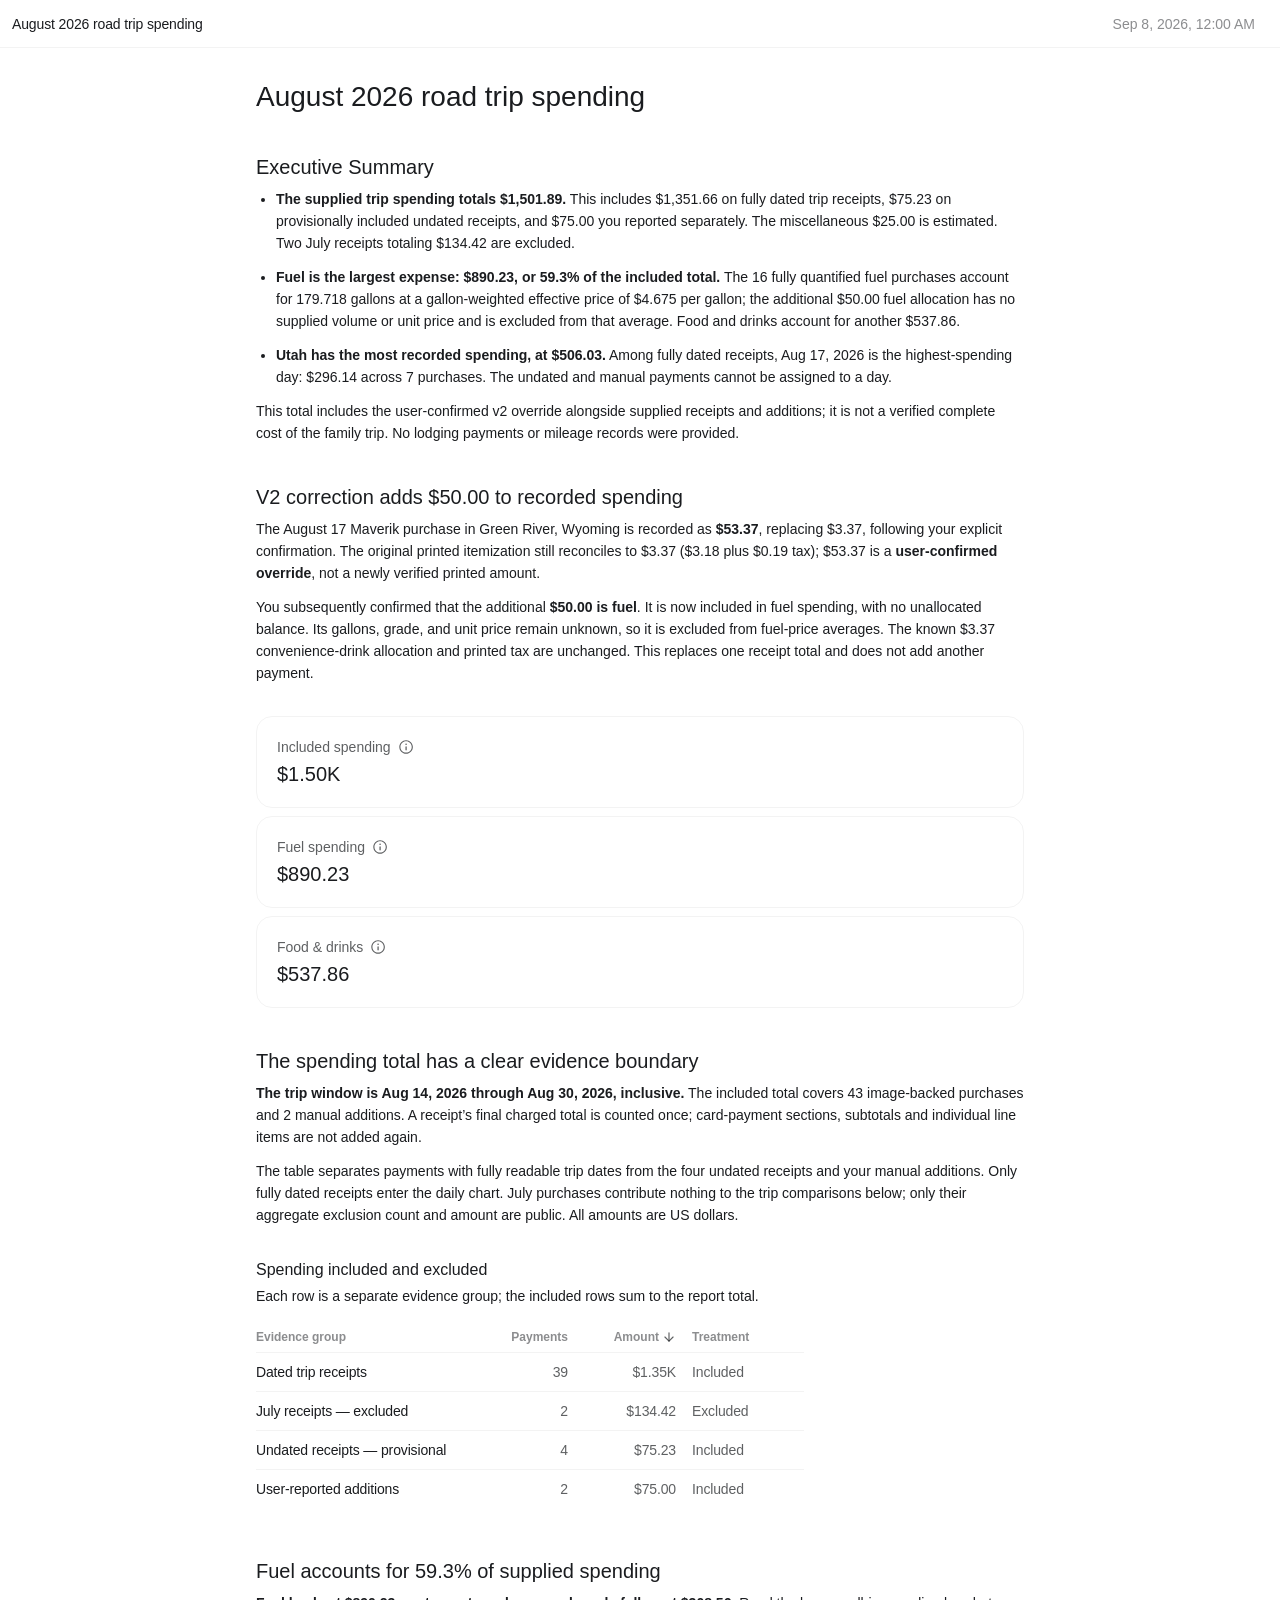
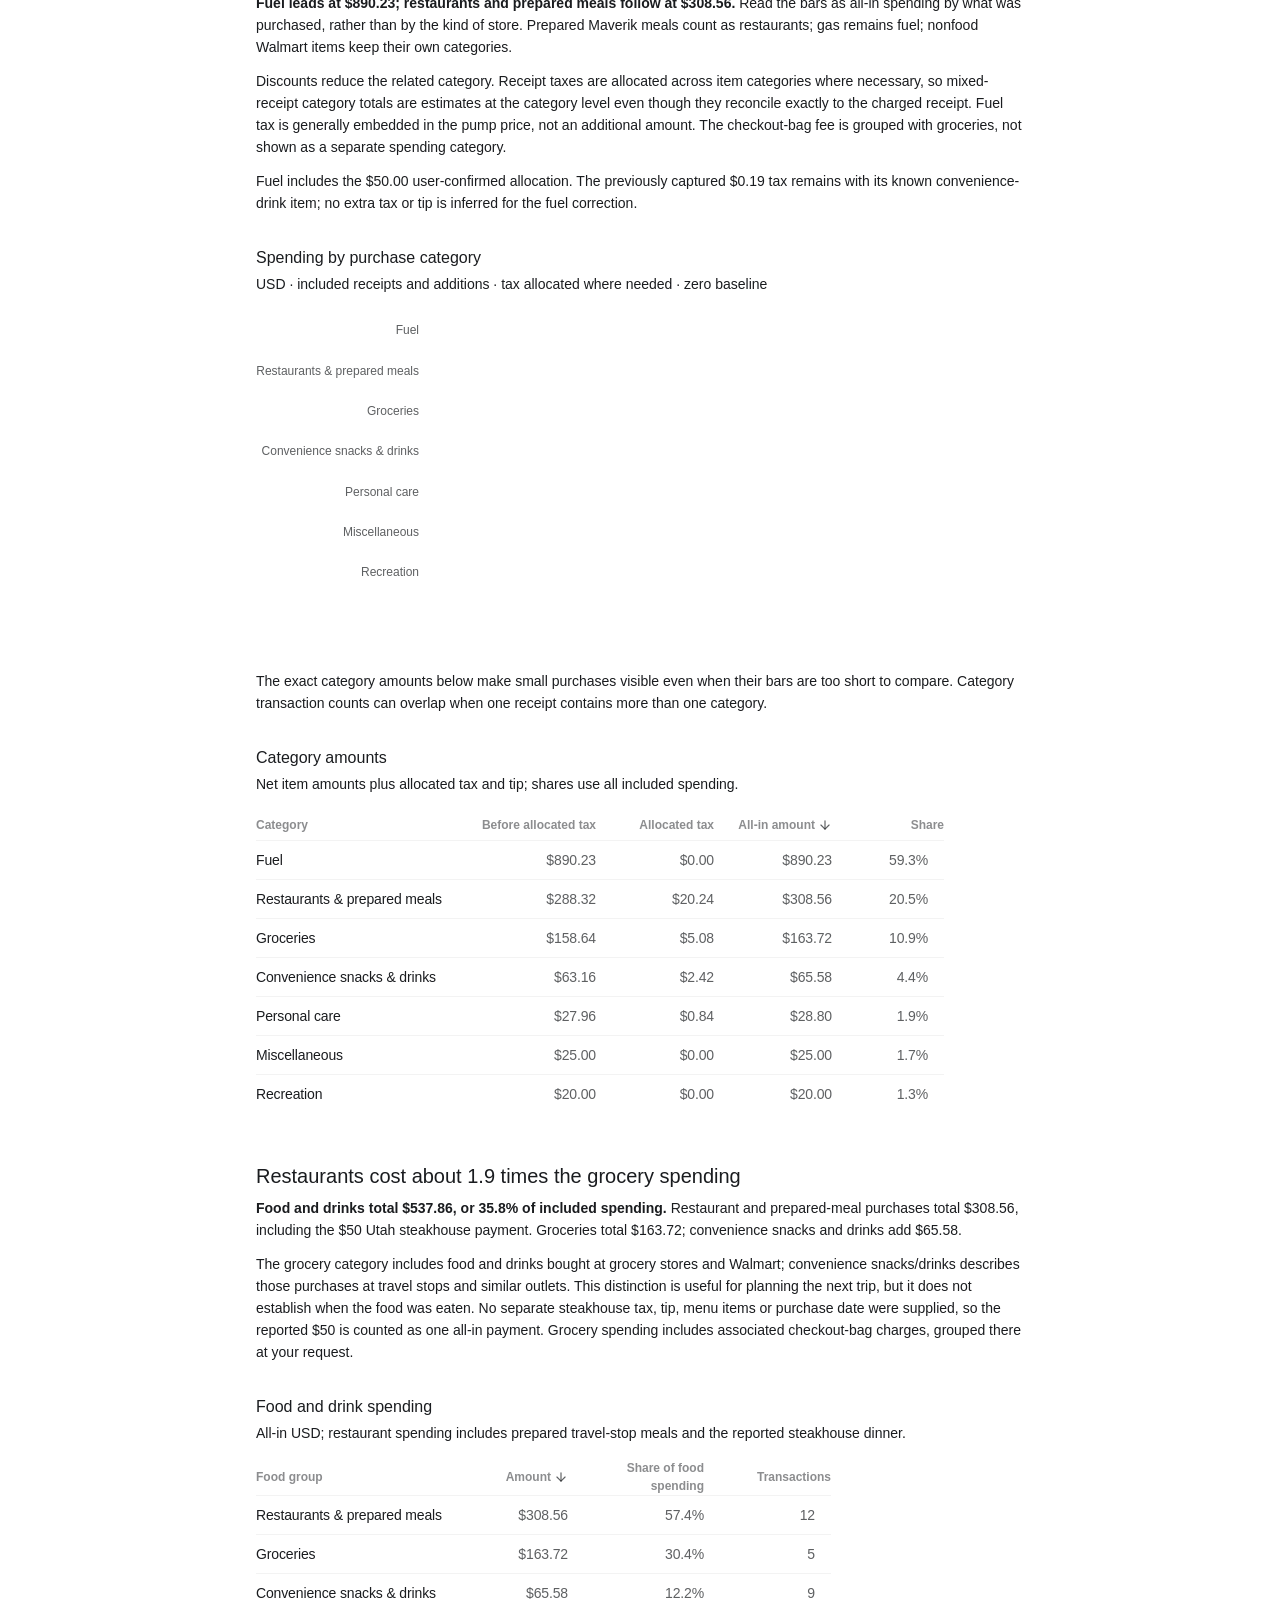
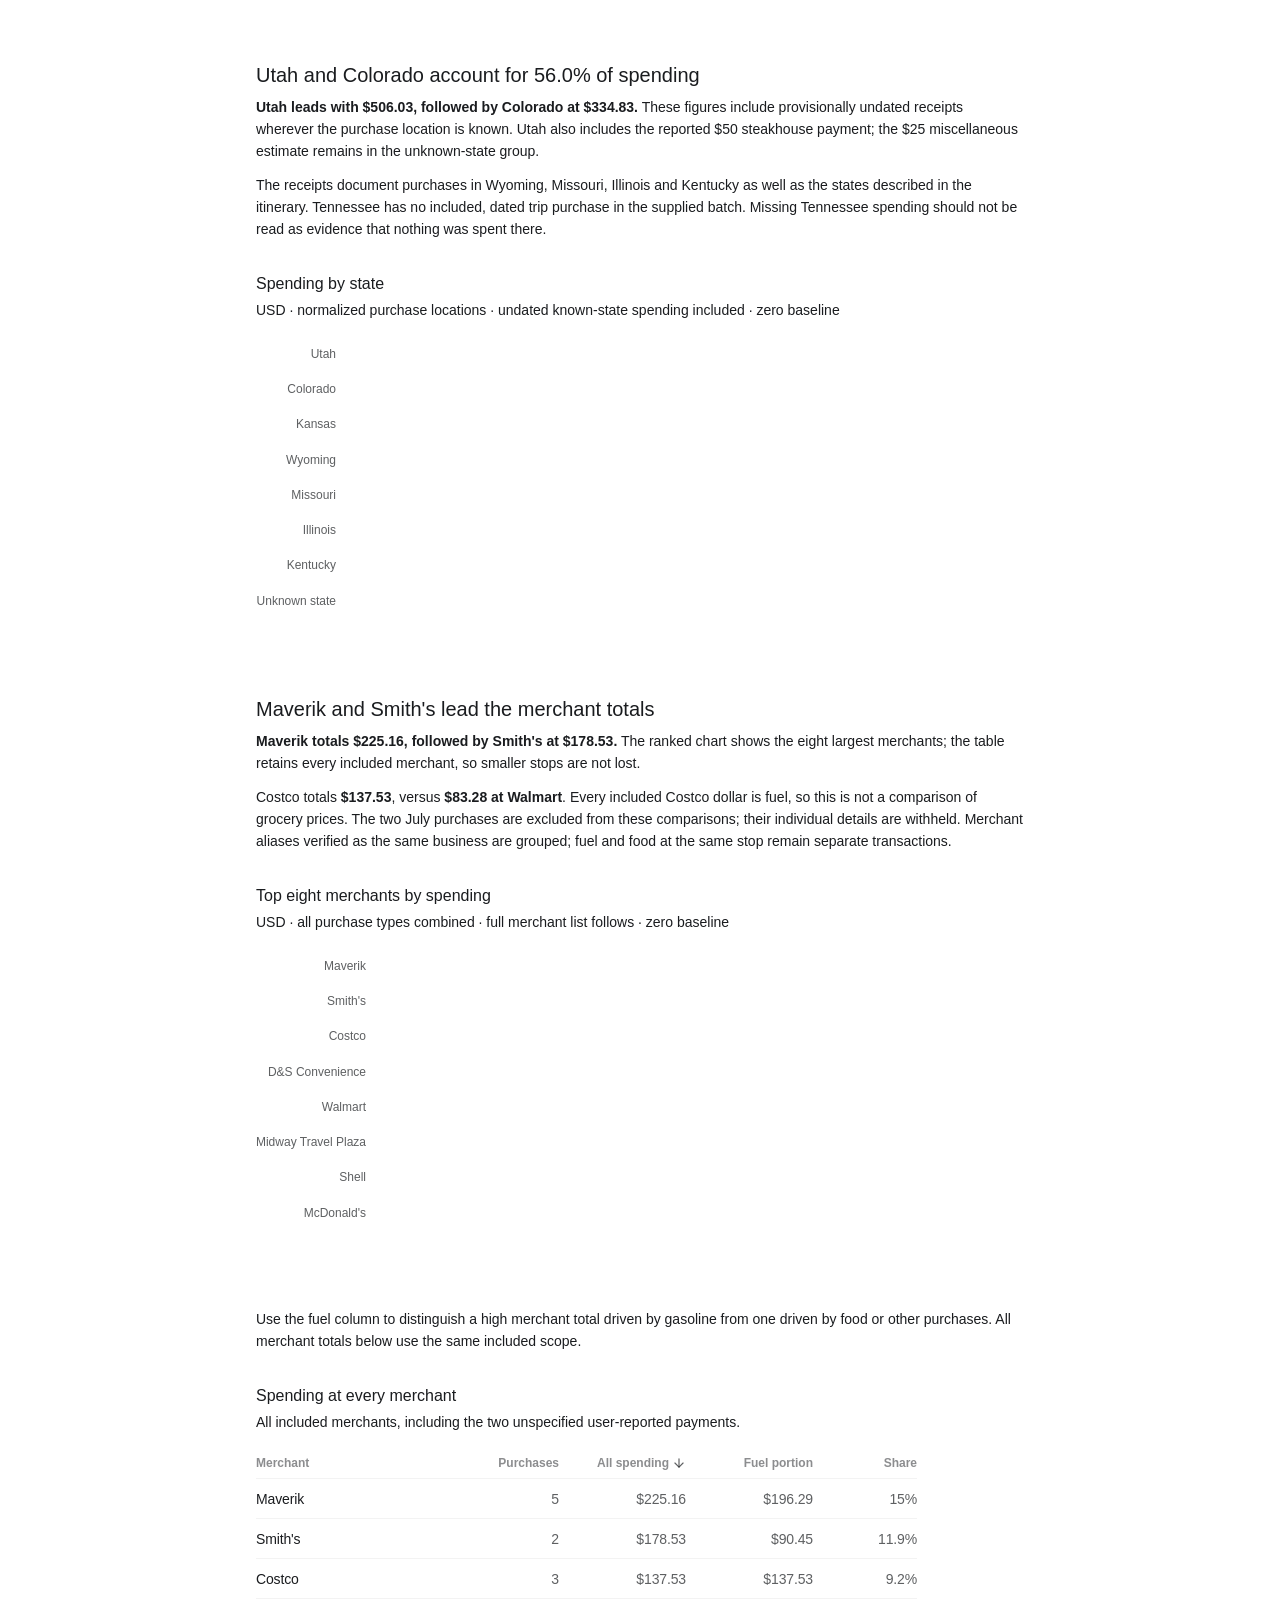
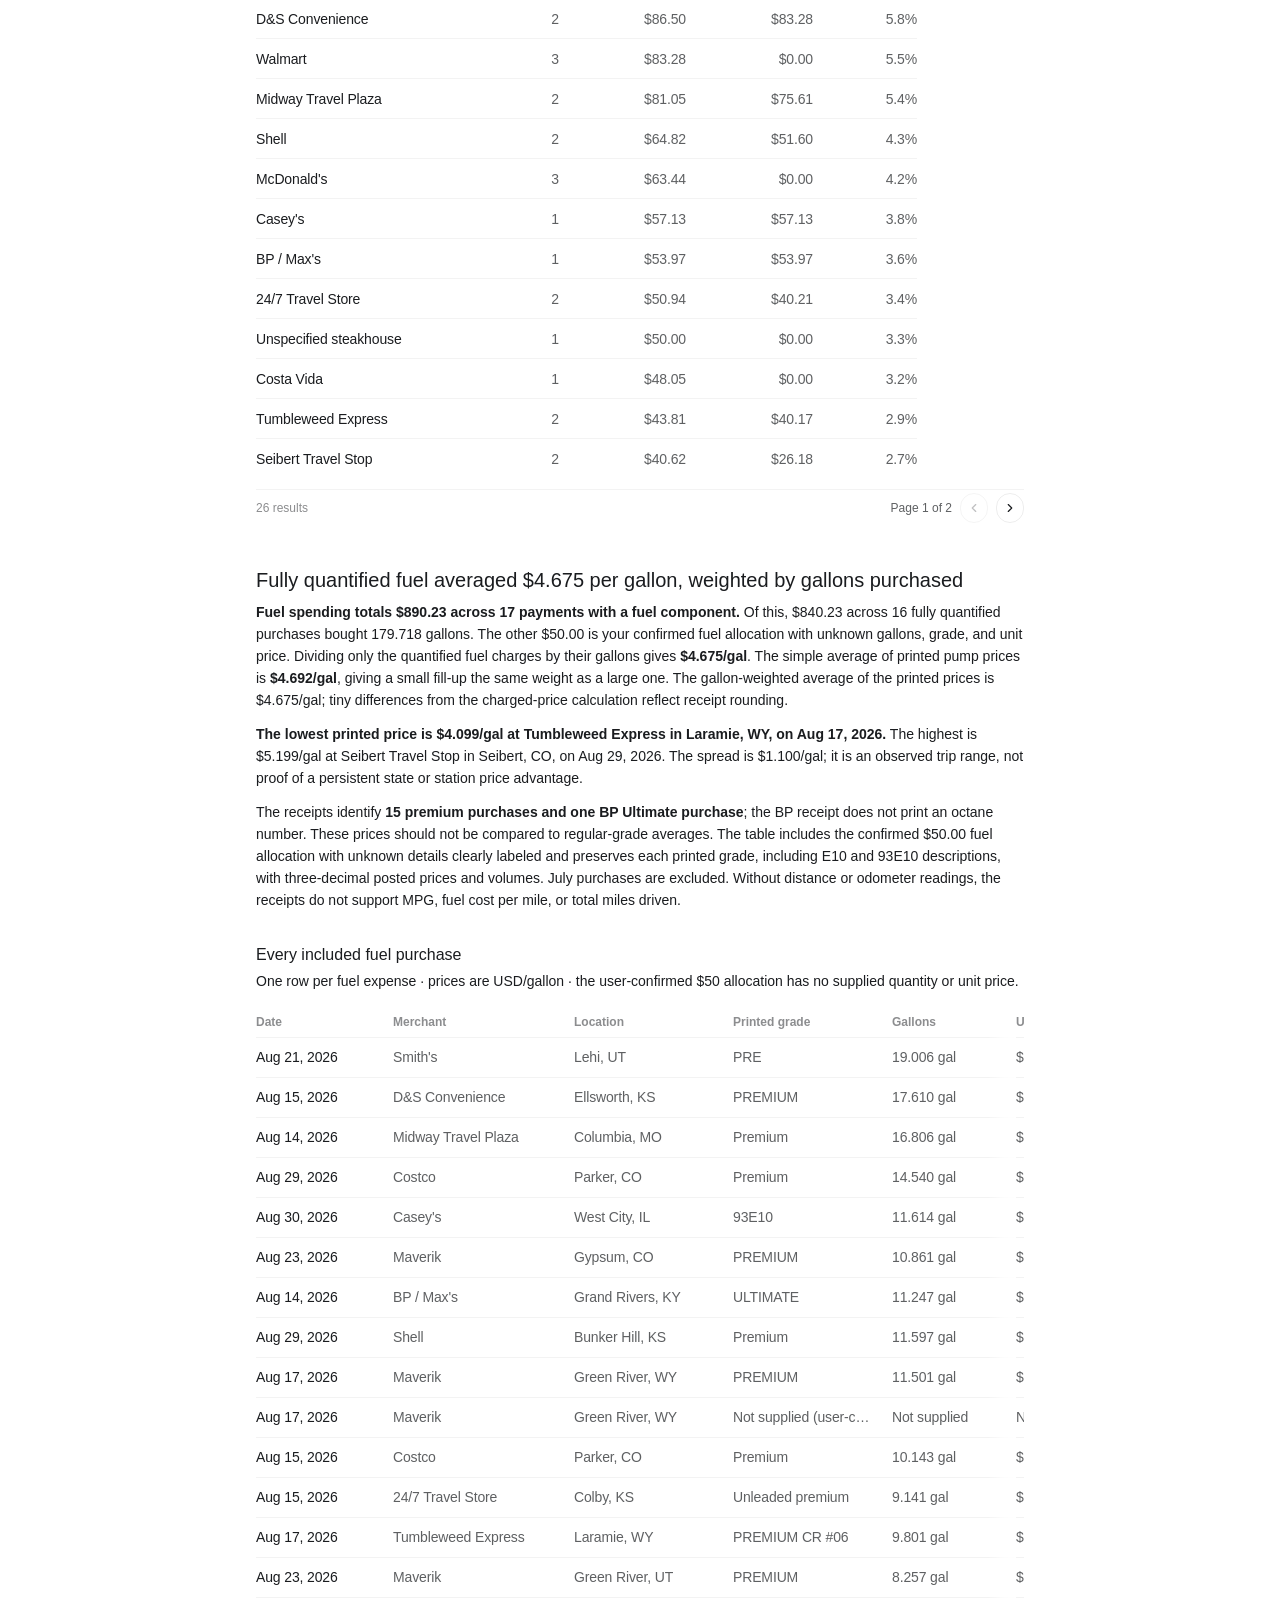
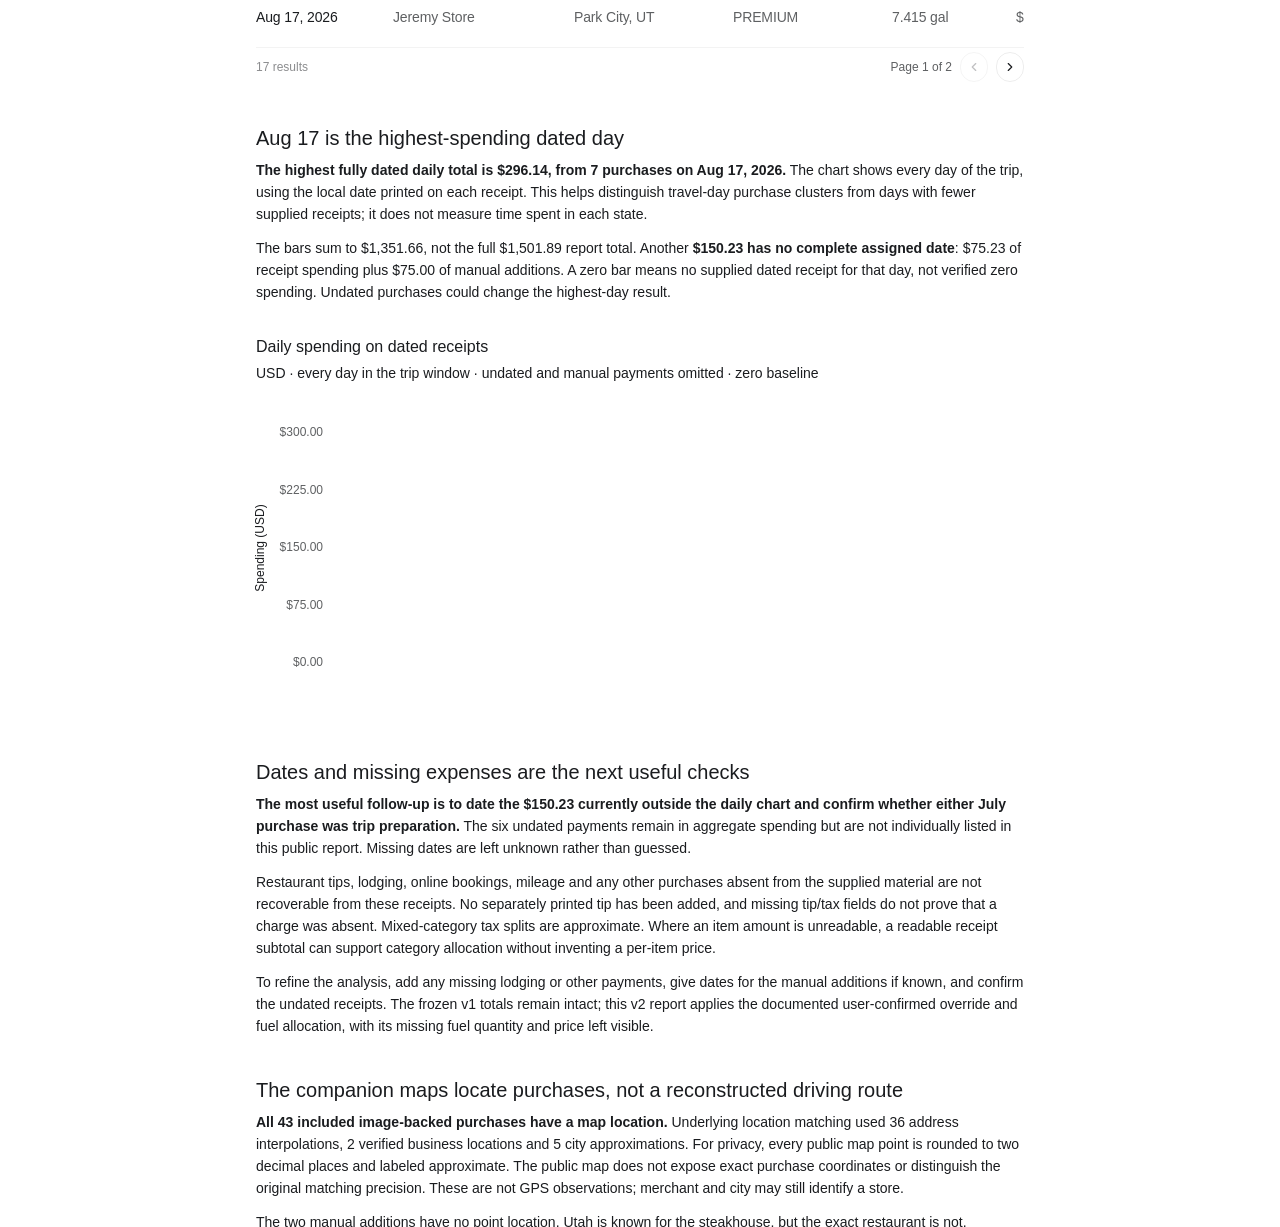
==== commit 74045f14: "Allocate confirmed correction to fuel and include bag charge in groceries" ====
--- a/report.html
+++ b/report.html
@@ -36,52 +36,52 @@
 <body>
 <main id="data-analytics-portable-fallback" class="portable-fallback" data-portable-fallback="true" data-portable-surface="report"><header class="portable-page-header"><div class="portable-page-heading"><p class="portable-surface-label">Data Analytics report</p><h1>August 2026 road trip spending</h1></div><div class="portable-page-meta"><time datetime="2026-09-08">Sep 8, 2026, 12:00 AM UTC</time></div></header><div class="portable-block-stack">
 <div class="portable-block portable-layout-full" data-artifact-block-id="executive_summary" data-artifact-block-type="markdown" data-layout="full"><section class="portable-markdown"><h2>Executive Summary</h2>
-<ul><li><strong>The supplied trip spending totals <span class="portable-source-tooltip portable-source-value" data-portable-source-host="true" tabindex="0" aria-describedby="portable-source-tooltip-1"><span class="portable-source-value-text">$1,501.89</span><span class="portable-source-tooltip-content" id="portable-source-tooltip-1" role="tooltip"><span class="portable-source-tooltip-heading" aria-hidden="true">Source for $1,501.89</span><strong>Source: Public trip analysis</strong><span class="portable-source-meta">Tables: snapshot.datasets.summary, snapshot.datasets.fuel_summary, snapshot.datasets.scope, snapshot.datasets.categories, snapshot.datasets.states, snapshot.datasets.merchants, snapshot.datasets.merchants_top8, snapshot.datasets.daily, snapshot.datasets.fuel, snapshot.datasets.fuel_grades, snapshot.datasets.food, snapshot.datasets.food_summary</span></span></span>.</strong> This includes <span class="portable-source-tooltip portable-source-value" data-portable-source-host="true" tabindex="0" aria-describedby="portable-source-tooltip-2"><span class="portable-source-value-text">$1,351.66</span><span class="portable-source-tooltip-content" id="portable-source-tooltip-2" role="tooltip"><span class="portable-source-tooltip-heading" aria-hidden="true">Source for $1,351.66</span><strong>Source: Public trip analysis</strong><span class="portable-source-meta">Tables: snapshot.datasets.summary, snapshot.datasets.fuel_summary, snapshot.datasets.scope, snapshot.datasets.categories, snapshot.datasets.states, snapshot.datasets.merchants, snapshot.datasets.merchants_top8, snapshot.datasets.daily, snapshot.datasets.fuel, snapshot.datasets.fuel_grades, snapshot.datasets.food, snapshot.datasets.food_summary</span></span></span> on fully dated trip receipts, <span class="portable-source-tooltip portable-source-value" data-portable-source-host="true" tabindex="0" aria-describedby="portable-source-tooltip-3"><span class="portable-source-value-text">$75.23</span><span class="portable-source-tooltip-content" id="portable-source-tooltip-3" role="tooltip"><span class="portable-source-tooltip-heading" aria-hidden="true">Source for $75.23</span><strong>Source: Public trip analysis</strong><span class="portable-source-meta">Tables: snapshot.datasets.summary, snapshot.datasets.fuel_summary, snapshot.datasets.scope, snapshot.datasets.categories, snapshot.datasets.states, snapshot.datasets.merchants, snapshot.datasets.merchants_top8, snapshot.datasets.daily, snapshot.datasets.fuel, snapshot.datasets.fuel_grades, snapshot.datasets.food, snapshot.datasets.food_summary</span></span></span> on provisionally included undated receipts, and <span class="portable-source-tooltip portable-source-value" data-portable-source-host="true" tabindex="0" aria-describedby="portable-source-tooltip-4"><span class="portable-source-value-text">$75.00</span><span class="portable-source-tooltip-content" id="portable-source-tooltip-4" role="tooltip"><span class="portable-source-tooltip-heading" aria-hidden="true">Source for $75.00</span><strong>Source: Public trip analysis</strong><span class="portable-source-meta">Tables: snapshot.datasets.summary, snapshot.datasets.fuel_summary, snapshot.datasets.scope, snapshot.datasets.categories, snapshot.datasets.states, snapshot.datasets.merchants, snapshot.datasets.merchants_top8, snapshot.datasets.daily, snapshot.datasets.fuel, snapshot.datasets.fuel_grades, snapshot.datasets.food, snapshot.datasets.food_summary</span></span></span> you reported separately. The miscellaneous <span class="portable-source-tooltip portable-source-value" data-portable-source-host="true" tabindex="0" aria-describedby="portable-source-tooltip-5"><span class="portable-source-value-text">$25.00</span><span class="portable-source-tooltip-content" id="portable-source-tooltip-5" role="tooltip"><span class="portable-source-tooltip-heading" aria-hidden="true">Source for $25.00</span><strong>Source: Public trip analysis</strong><span class="portable-source-meta">Tables: snapshot.datasets.summary, snapshot.datasets.fuel_summary, snapshot.datasets.scope, snapshot.datasets.categories, snapshot.datasets.states, snapshot.datasets.merchants, snapshot.datasets.merchants_top8, snapshot.datasets.daily, snapshot.datasets.fuel, snapshot.datasets.fuel_grades, snapshot.datasets.food, snapshot.datasets.food_summary</span></span></span> is estimated. Two July receipts totaling <span class="portable-source-tooltip portable-source-value" data-portable-source-host="true" tabindex="0" aria-describedby="portable-source-tooltip-6"><span class="portable-source-value-text">$134.42</span><span class="portable-source-tooltip-content" id="portable-source-tooltip-6" role="tooltip"><span class="portable-source-tooltip-heading" aria-hidden="true">Source for $134.42</span><strong>Source: Public trip analysis</strong><span class="portable-source-meta">Tables: snapshot.datasets.summary, snapshot.datasets.fuel_summary, snapshot.datasets.scope, snapshot.datasets.categories, snapshot.datasets.states, snapshot.datasets.merchants, snapshot.datasets.merchants_top8, snapshot.datasets.daily, snapshot.datasets.fuel, snapshot.datasets.fuel_grades, snapshot.datasets.food, snapshot.datasets.food_summary</span></span></span> are excluded.</li><li><strong>Fuel is the largest expense: <span class="portable-source-tooltip portable-source-value" data-portable-source-host="true" tabindex="0" aria-describedby="portable-source-tooltip-7"><span class="portable-source-value-text">$840.23</span><span class="portable-source-tooltip-content" id="portable-source-tooltip-7" role="tooltip"><span class="portable-source-tooltip-heading" aria-hidden="true">Source for $840.23</span><strong>Source: Public trip analysis</strong><span class="portable-source-meta">Tables: snapshot.datasets.summary, snapshot.datasets.fuel_summary, snapshot.datasets.scope, snapshot.datasets.categories, snapshot.datasets.states, snapshot.datasets.merchants, snapshot.datasets.merchants_top8, snapshot.datasets.daily, snapshot.datasets.fuel, snapshot.datasets.fuel_grades, snapshot.datasets.food, snapshot.datasets.food_summary</span></span></span>, or <span class="portable-source-tooltip portable-source-value" data-portable-source-host="true" tabindex="0" aria-describedby="portable-source-tooltip-8"><span class="portable-source-value-text">55.9%</span><span class="portable-source-tooltip-content" id="portable-source-tooltip-8" role="tooltip"><span class="portable-source-tooltip-heading" aria-hidden="true">Source for 55.9%</span><strong>Source: Public trip analysis</strong><span class="portable-source-meta">Tables: snapshot.datasets.summary, snapshot.datasets.fuel_summary, snapshot.datasets.scope, snapshot.datasets.categories, snapshot.datasets.states, snapshot.datasets.merchants, snapshot.datasets.merchants_top8, snapshot.datasets.daily, snapshot.datasets.fuel, snapshot.datasets.fuel_grades, snapshot.datasets.food, snapshot.datasets.food_summary</span></span></span> of the included total.</strong> The <span class="portable-source-tooltip portable-source-value" data-portable-source-host="true" tabindex="0" aria-describedby="portable-source-tooltip-9"><span class="portable-source-value-text">16</span><span class="portable-source-tooltip-content" id="portable-source-tooltip-9" role="tooltip"><span class="portable-source-tooltip-heading" aria-hidden="true">Source for 16</span><strong>Source: Public trip analysis</strong><span class="portable-source-meta">Tables: snapshot.datasets.summary, snapshot.datasets.fuel_summary, snapshot.datasets.scope, snapshot.datasets.categories, snapshot.datasets.states, snapshot.datasets.merchants, snapshot.datasets.merchants_top8, snapshot.datasets.daily, snapshot.datasets.fuel, snapshot.datasets.fuel_grades, snapshot.datasets.food, snapshot.datasets.food_summary</span></span></span> fill-ups purchased <span class="portable-source-tooltip portable-source-value" data-portable-source-host="true" tabindex="0" aria-describedby="portable-source-tooltip-10"><span class="portable-source-value-text">179.718</span><span class="portable-source-tooltip-content" id="portable-source-tooltip-10" role="tooltip"><span class="portable-source-tooltip-heading" aria-hidden="true">Source for 179.718</span><strong>Source: Public trip analysis</strong><span class="portable-source-meta">Tables: snapshot.datasets.summary, snapshot.datasets.fuel_summary, snapshot.datasets.scope, snapshot.datasets.categories, snapshot.datasets.states, snapshot.datasets.merchants, snapshot.datasets.merchants_top8, snapshot.datasets.daily, snapshot.datasets.fuel, snapshot.datasets.fuel_grades, snapshot.datasets.food, snapshot.datasets.food_summary</span></span></span> gallons at a gallon-weighted effective price of <span class="portable-source-tooltip portable-source-value" data-portable-source-host="true" tabindex="0" aria-describedby="portable-source-tooltip-11"><span class="portable-source-value-text">$4.675</span><span class="portable-source-tooltip-content" id="portable-source-tooltip-11" role="tooltip"><span class="portable-source-tooltip-heading" aria-hidden="true">Source for $4.675</span><strong>Source: Public trip analysis</strong><span class="portable-source-meta">Tables: snapshot.datasets.summary, snapshot.datasets.fuel_summary, snapshot.datasets.scope, snapshot.datasets.categories, snapshot.datasets.states, snapshot.datasets.merchants, snapshot.datasets.merchants_top8, snapshot.datasets.daily, snapshot.datasets.fuel, snapshot.datasets.fuel_grades, snapshot.datasets.food, snapshot.datasets.food_summary</span></span></span> per gallon. Food and drinks account for another <span class="portable-source-tooltip portable-source-value" data-portable-source-host="true" tabindex="0" aria-describedby="portable-source-tooltip-12"><span class="portable-source-value-text">$537.76</span><span class="portable-source-tooltip-content" id="portable-source-tooltip-12" role="tooltip"><span class="portable-source-tooltip-heading" aria-hidden="true">Source for $537.76</span><strong>Source: Public trip analysis</strong><span class="portable-source-meta">Tables: snapshot.datasets.summary, snapshot.datasets.fuel_summary, snapshot.datasets.scope, snapshot.datasets.categories, snapshot.datasets.states, snapshot.datasets.merchants, snapshot.datasets.merchants_top8, snapshot.datasets.daily, snapshot.datasets.fuel, snapshot.datasets.fuel_grades, snapshot.datasets.food, snapshot.datasets.food_summary</span></span></span>.</li><li><strong>Utah has the most recorded spending, at <span class="portable-source-tooltip portable-source-value" data-portable-source-host="true" tabindex="0" aria-describedby="portable-source-tooltip-13"><span class="portable-source-value-text">$506.03</span><span class="portable-source-tooltip-content" id="portable-source-tooltip-13" role="tooltip"><span class="portable-source-tooltip-heading" aria-hidden="true">Source for $506.03</span><strong>Source: Public trip analysis</strong><span class="portable-source-meta">Tables: snapshot.datasets.summary, snapshot.datasets.fuel_summary, snapshot.datasets.scope, snapshot.datasets.categories, snapshot.datasets.states, snapshot.datasets.merchants, snapshot.datasets.merchants_top8, snapshot.datasets.daily, snapshot.datasets.fuel, snapshot.datasets.fuel_grades, snapshot.datasets.food, snapshot.datasets.food_summary</span></span></span>.</strong> Among fully dated receipts, Aug 17, 2026 is the highest-spending day: <span class="portable-source-tooltip portable-source-value" data-portable-source-host="true" tabindex="0" aria-describedby="portable-source-tooltip-14"><span class="portable-source-value-text">$296.14</span><span class="portable-source-tooltip-content" id="portable-source-tooltip-14" role="tooltip"><span class="portable-source-tooltip-heading" aria-hidden="true">Source for $296.14</span><strong>Source: Public trip analysis</strong><span class="portable-source-meta">Tables: snapshot.datasets.summary, snapshot.datasets.fuel_summary, snapshot.datasets.scope, snapshot.datasets.categories, snapshot.datasets.states, snapshot.datasets.merchants, snapshot.datasets.merchants_top8, snapshot.datasets.daily, snapshot.datasets.fuel, snapshot.datasets.fuel_grades, snapshot.datasets.food, snapshot.datasets.food_summary</span></span></span> across <span class="portable-source-tooltip portable-source-value" data-portable-source-host="true" tabindex="0" aria-describedby="portable-source-tooltip-15"><span class="portable-source-value-text">7</span><span class="portable-source-tooltip-content" id="portable-source-tooltip-15" role="tooltip"><span class="portable-source-tooltip-heading" aria-hidden="true">Source for 7</span><strong>Source: Public trip analysis</strong><span class="portable-source-meta">Tables: snapshot.datasets.summary, snapshot.datasets.fuel_summary, snapshot.datasets.scope, snapshot.datasets.categories, snapshot.datasets.states, snapshot.datasets.merchants, snapshot.datasets.merchants_top8, snapshot.datasets.daily, snapshot.datasets.fuel, snapshot.datasets.fuel_grades, snapshot.datasets.food, snapshot.datasets.food_summary</span></span></span> purchases. The undated and manual payments cannot be assigned to a day.</li></ul>
+<ul><li><strong>The supplied trip spending totals <span class="portable-source-tooltip portable-source-value" data-portable-source-host="true" tabindex="0" aria-describedby="portable-source-tooltip-1"><span class="portable-source-value-text">$1,501.89</span><span class="portable-source-tooltip-content" id="portable-source-tooltip-1" role="tooltip"><span class="portable-source-tooltip-heading" aria-hidden="true">Source for $1,501.89</span><strong>Source: Public trip analysis</strong><span class="portable-source-meta">Tables: snapshot.datasets.summary, snapshot.datasets.fuel_summary, snapshot.datasets.scope, snapshot.datasets.categories, snapshot.datasets.states, snapshot.datasets.merchants, snapshot.datasets.merchants_top8, snapshot.datasets.daily, snapshot.datasets.fuel, snapshot.datasets.fuel_grades, snapshot.datasets.food, snapshot.datasets.food_summary</span></span></span>.</strong> This includes <span class="portable-source-tooltip portable-source-value" data-portable-source-host="true" tabindex="0" aria-describedby="portable-source-tooltip-2"><span class="portable-source-value-text">$1,351.66</span><span class="portable-source-tooltip-content" id="portable-source-tooltip-2" role="tooltip"><span class="portable-source-tooltip-heading" aria-hidden="true">Source for $1,351.66</span><strong>Source: Public trip analysis</strong><span class="portable-source-meta">Tables: snapshot.datasets.summary, snapshot.datasets.fuel_summary, snapshot.datasets.scope, snapshot.datasets.categories, snapshot.datasets.states, snapshot.datasets.merchants, snapshot.datasets.merchants_top8, snapshot.datasets.daily, snapshot.datasets.fuel, snapshot.datasets.fuel_grades, snapshot.datasets.food, snapshot.datasets.food_summary</span></span></span> on fully dated trip receipts, <span class="portable-source-tooltip portable-source-value" data-portable-source-host="true" tabindex="0" aria-describedby="portable-source-tooltip-3"><span class="portable-source-value-text">$75.23</span><span class="portable-source-tooltip-content" id="portable-source-tooltip-3" role="tooltip"><span class="portable-source-tooltip-heading" aria-hidden="true">Source for $75.23</span><strong>Source: Public trip analysis</strong><span class="portable-source-meta">Tables: snapshot.datasets.summary, snapshot.datasets.fuel_summary, snapshot.datasets.scope, snapshot.datasets.categories, snapshot.datasets.states, snapshot.datasets.merchants, snapshot.datasets.merchants_top8, snapshot.datasets.daily, snapshot.datasets.fuel, snapshot.datasets.fuel_grades, snapshot.datasets.food, snapshot.datasets.food_summary</span></span></span> on provisionally included undated receipts, and <span class="portable-source-tooltip portable-source-value" data-portable-source-host="true" tabindex="0" aria-describedby="portable-source-tooltip-4"><span class="portable-source-value-text">$75.00</span><span class="portable-source-tooltip-content" id="portable-source-tooltip-4" role="tooltip"><span class="portable-source-tooltip-heading" aria-hidden="true">Source for $75.00</span><strong>Source: Public trip analysis</strong><span class="portable-source-meta">Tables: snapshot.datasets.summary, snapshot.datasets.fuel_summary, snapshot.datasets.scope, snapshot.datasets.categories, snapshot.datasets.states, snapshot.datasets.merchants, snapshot.datasets.merchants_top8, snapshot.datasets.daily, snapshot.datasets.fuel, snapshot.datasets.fuel_grades, snapshot.datasets.food, snapshot.datasets.food_summary</span></span></span> you reported separately. The miscellaneous <span class="portable-source-tooltip portable-source-value" data-portable-source-host="true" tabindex="0" aria-describedby="portable-source-tooltip-5"><span class="portable-source-value-text">$25.00</span><span class="portable-source-tooltip-content" id="portable-source-tooltip-5" role="tooltip"><span class="portable-source-tooltip-heading" aria-hidden="true">Source for $25.00</span><strong>Source: Public trip analysis</strong><span class="portable-source-meta">Tables: snapshot.datasets.summary, snapshot.datasets.fuel_summary, snapshot.datasets.scope, snapshot.datasets.categories, snapshot.datasets.states, snapshot.datasets.merchants, snapshot.datasets.merchants_top8, snapshot.datasets.daily, snapshot.datasets.fuel, snapshot.datasets.fuel_grades, snapshot.datasets.food, snapshot.datasets.food_summary</span></span></span> is estimated. Two July receipts totaling <span class="portable-source-tooltip portable-source-value" data-portable-source-host="true" tabindex="0" aria-describedby="portable-source-tooltip-6"><span class="portable-source-value-text">$134.42</span><span class="portable-source-tooltip-content" id="portable-source-tooltip-6" role="tooltip"><span class="portable-source-tooltip-heading" aria-hidden="true">Source for $134.42</span><strong>Source: Public trip analysis</strong><span class="portable-source-meta">Tables: snapshot.datasets.summary, snapshot.datasets.fuel_summary, snapshot.datasets.scope, snapshot.datasets.categories, snapshot.datasets.states, snapshot.datasets.merchants, snapshot.datasets.merchants_top8, snapshot.datasets.daily, snapshot.datasets.fuel, snapshot.datasets.fuel_grades, snapshot.datasets.food, snapshot.datasets.food_summary</span></span></span> are excluded.</li><li><strong>Fuel is the largest expense: <span class="portable-source-tooltip portable-source-value" data-portable-source-host="true" tabindex="0" aria-describedby="portable-source-tooltip-7"><span class="portable-source-value-text">$890.23</span><span class="portable-source-tooltip-content" id="portable-source-tooltip-7" role="tooltip"><span class="portable-source-tooltip-heading" aria-hidden="true">Source for $890.23</span><strong>Source: Public trip analysis</strong><span class="portable-source-meta">Tables: snapshot.datasets.summary, snapshot.datasets.fuel_summary, snapshot.datasets.scope, snapshot.datasets.categories, snapshot.datasets.states, snapshot.datasets.merchants, snapshot.datasets.merchants_top8, snapshot.datasets.daily, snapshot.datasets.fuel, snapshot.datasets.fuel_grades, snapshot.datasets.food, snapshot.datasets.food_summary</span></span></span>, or <span class="portable-source-tooltip portable-source-value" data-portable-source-host="true" tabindex="0" aria-describedby="portable-source-tooltip-8"><span class="portable-source-value-text">59.3%</span><span class="portable-source-tooltip-content" id="portable-source-tooltip-8" role="tooltip"><span class="portable-source-tooltip-heading" aria-hidden="true">Source for 59.3%</span><strong>Source: Public trip analysis</strong><span class="portable-source-meta">Tables: snapshot.datasets.summary, snapshot.datasets.fuel_summary, snapshot.datasets.scope, snapshot.datasets.categories, snapshot.datasets.states, snapshot.datasets.merchants, snapshot.datasets.merchants_top8, snapshot.datasets.daily, snapshot.datasets.fuel, snapshot.datasets.fuel_grades, snapshot.datasets.food, snapshot.datasets.food_summary</span></span></span> of the included total.</strong> The <span class="portable-source-tooltip portable-source-value" data-portable-source-host="true" tabindex="0" aria-describedby="portable-source-tooltip-9"><span class="portable-source-value-text">16</span><span class="portable-source-tooltip-content" id="portable-source-tooltip-9" role="tooltip"><span class="portable-source-tooltip-heading" aria-hidden="true">Source for 16</span><strong>Source: Public trip analysis</strong><span class="portable-source-meta">Tables: snapshot.datasets.summary, snapshot.datasets.fuel_summary, snapshot.datasets.scope, snapshot.datasets.categories, snapshot.datasets.states, snapshot.datasets.merchants, snapshot.datasets.merchants_top8, snapshot.datasets.daily, snapshot.datasets.fuel, snapshot.datasets.fuel_grades, snapshot.datasets.food, snapshot.datasets.food_summary</span></span></span> fully quantified fuel purchases account for <span class="portable-source-tooltip portable-source-value" data-portable-source-host="true" tabindex="0" aria-describedby="portable-source-tooltip-10"><span class="portable-source-value-text">179.718</span><span class="portable-source-tooltip-content" id="portable-source-tooltip-10" role="tooltip"><span class="portable-source-tooltip-heading" aria-hidden="true">Source for 179.718</span><strong>Source: Public trip analysis</strong><span class="portable-source-meta">Tables: snapshot.datasets.summary, snapshot.datasets.fuel_summary, snapshot.datasets.scope, snapshot.datasets.categories, snapshot.datasets.states, snapshot.datasets.merchants, snapshot.datasets.merchants_top8, snapshot.datasets.daily, snapshot.datasets.fuel, snapshot.datasets.fuel_grades, snapshot.datasets.food, snapshot.datasets.food_summary</span></span></span> gallons at a gallon-weighted effective price of <span class="portable-source-tooltip portable-source-value" data-portable-source-host="true" tabindex="0" aria-describedby="portable-source-tooltip-11"><span class="portable-source-value-text">$4.675</span><span class="portable-source-tooltip-content" id="portable-source-tooltip-11" role="tooltip"><span class="portable-source-tooltip-heading" aria-hidden="true">Source for $4.675</span><strong>Source: Public trip analysis</strong><span class="portable-source-meta">Tables: snapshot.datasets.summary, snapshot.datasets.fuel_summary, snapshot.datasets.scope, snapshot.datasets.categories, snapshot.datasets.states, snapshot.datasets.merchants, snapshot.datasets.merchants_top8, snapshot.datasets.daily, snapshot.datasets.fuel, snapshot.datasets.fuel_grades, snapshot.datasets.food, snapshot.datasets.food_summary</span></span></span> per gallon; the additional <span class="portable-source-tooltip portable-source-value" data-portable-source-host="true" tabindex="0" aria-describedby="portable-source-tooltip-12"><span class="portable-source-value-text">$50.00</span><span class="portable-source-tooltip-content" id="portable-source-tooltip-12" role="tooltip"><span class="portable-source-tooltip-heading" aria-hidden="true">Source for $50.00</span><strong>Source: Public trip analysis</strong><span class="portable-source-meta">Tables: snapshot.datasets.summary, snapshot.datasets.fuel_summary, snapshot.datasets.scope, snapshot.datasets.categories, snapshot.datasets.states, snapshot.datasets.merchants, snapshot.datasets.merchants_top8, snapshot.datasets.daily, snapshot.datasets.fuel, snapshot.datasets.fuel_grades, snapshot.datasets.food, snapshot.datasets.food_summary</span></span></span> fuel allocation has no supplied volume or unit price and is excluded from that average. Food and drinks account for another <span class="portable-source-tooltip portable-source-value" data-portable-source-host="true" tabindex="0" aria-describedby="portable-source-tooltip-13"><span class="portable-source-value-text">$537.86</span><span class="portable-source-tooltip-content" id="portable-source-tooltip-13" role="tooltip"><span class="portable-source-tooltip-heading" aria-hidden="true">Source for $537.86</span><strong>Source: Public trip analysis</strong><span class="portable-source-meta">Tables: snapshot.datasets.summary, snapshot.datasets.fuel_summary, snapshot.datasets.scope, snapshot.datasets.categories, snapshot.datasets.states, snapshot.datasets.merchants, snapshot.datasets.merchants_top8, snapshot.datasets.daily, snapshot.datasets.fuel, snapshot.datasets.fuel_grades, snapshot.datasets.food, snapshot.datasets.food_summary</span></span></span>.</li><li><strong>Utah has the most recorded spending, at <span class="portable-source-tooltip portable-source-value" data-portable-source-host="true" tabindex="0" aria-describedby="portable-source-tooltip-14"><span class="portable-source-value-text">$506.03</span><span class="portable-source-tooltip-content" id="portable-source-tooltip-14" role="tooltip"><span class="portable-source-tooltip-heading" aria-hidden="true">Source for $506.03</span><strong>Source: Public trip analysis</strong><span class="portable-source-meta">Tables: snapshot.datasets.summary, snapshot.datasets.fuel_summary, snapshot.datasets.scope, snapshot.datasets.categories, snapshot.datasets.states, snapshot.datasets.merchants, snapshot.datasets.merchants_top8, snapshot.datasets.daily, snapshot.datasets.fuel, snapshot.datasets.fuel_grades, snapshot.datasets.food, snapshot.datasets.food_summary</span></span></span>.</strong> Among fully dated receipts, Aug 17, 2026 is the highest-spending day: <span class="portable-source-tooltip portable-source-value" data-portable-source-host="true" tabindex="0" aria-describedby="portable-source-tooltip-15"><span class="portable-source-value-text">$296.14</span><span class="portable-source-tooltip-content" id="portable-source-tooltip-15" role="tooltip"><span class="portable-source-tooltip-heading" aria-hidden="true">Source for $296.14</span><strong>Source: Public trip analysis</strong><span class="portable-source-meta">Tables: snapshot.datasets.summary, snapshot.datasets.fuel_summary, snapshot.datasets.scope, snapshot.datasets.categories, snapshot.datasets.states, snapshot.datasets.merchants, snapshot.datasets.merchants_top8, snapshot.datasets.daily, snapshot.datasets.fuel, snapshot.datasets.fuel_grades, snapshot.datasets.food, snapshot.datasets.food_summary</span></span></span> across <span class="portable-source-tooltip portable-source-value" data-portable-source-host="true" tabindex="0" aria-describedby="portable-source-tooltip-16"><span class="portable-source-value-text">7</span><span class="portable-source-tooltip-content" id="portable-source-tooltip-16" role="tooltip"><span class="portable-source-tooltip-heading" aria-hidden="true">Source for 7</span><strong>Source: Public trip analysis</strong><span class="portable-source-meta">Tables: snapshot.datasets.summary, snapshot.datasets.fuel_summary, snapshot.datasets.scope, snapshot.datasets.categories, snapshot.datasets.states, snapshot.datasets.merchants, snapshot.datasets.merchants_top8, snapshot.datasets.daily, snapshot.datasets.fuel, snapshot.datasets.fuel_grades, snapshot.datasets.food, snapshot.datasets.food_summary</span></span></span> purchases. The undated and manual payments cannot be assigned to a day.</li></ul>
 <p>This total includes the user-confirmed v2 override alongside supplied receipts and additions; it is not a verified complete cost of the family trip. No lodging payments or mileage records were provided.</p></section><div class="portable-inline-source portable-source-summary" data-source-id="public_report_data"><div class="portable-inline-source-content portable-source-summary-content"><span class="portable-source-tooltip-heading" aria-hidden="true">Source for Executive Summary</span><strong>Source: Public trip analysis</strong><span class="portable-source-meta">Tables: snapshot.datasets.summary, snapshot.datasets.fuel_summary, snapshot.datasets.scope, snapshot.datasets.categories, snapshot.datasets.states, snapshot.datasets.merchants, snapshot.datasets.merchants_top8, snapshot.datasets.daily, snapshot.datasets.fuel, snapshot.datasets.fuel_grades, snapshot.datasets.food, snapshot.datasets.food_summary</span><p class="portable-source-description-data">Public snapshot of reviewed trip-spending analysis, not a live connection. Original receipts, individual item and payment lookup records, personal identifiers, exact purchase times, street addresses, and private audit evidence are withheld. Selected included fuel-purchase dates, public merchant/city names, grades, quantities and prices remain for comparison. The executable query re-selects this already-sanitized public snapshot for report packaging; it is not the private derivation of the measures. The private calculation queries and original evidence are withheld.</p><pre class="portable-source-query-data" aria-hidden="true"><code>SELECT snapshot.datasets AS datasets FROM read_json_auto(&#39;report-data.json&#39;)</code></pre></div></div></div>
 <div class="portable-block portable-layout-full" data-artifact-block-id="v2_correction" data-artifact-block-type="markdown" data-layout="full"><section class="portable-markdown"><h2>V2 correction adds $50.00 to recorded spending</h2>
-<p>The August 17 Maverik purchase in Green River, Wyoming is recorded as <strong><span class="portable-source-tooltip portable-source-value" data-portable-source-host="true" tabindex="0" aria-describedby="portable-source-tooltip-16"><span class="portable-source-value-text">$53.37</span><span class="portable-source-tooltip-content" id="portable-source-tooltip-16" role="tooltip"><span class="portable-source-tooltip-heading" aria-hidden="true">Source for $53.37</span><strong>Source: Public trip analysis</strong><span class="portable-source-meta">Tables: snapshot.datasets.summary, snapshot.datasets.fuel_summary, snapshot.datasets.scope, snapshot.datasets.categories, snapshot.datasets.states, snapshot.datasets.merchants, snapshot.datasets.merchants_top8, snapshot.datasets.daily, snapshot.datasets.fuel, snapshot.datasets.fuel_grades, snapshot.datasets.food, snapshot.datasets.food_summary</span></span></span></strong>, replacing <span class="portable-source-tooltip portable-source-value" data-portable-source-host="true" tabindex="0" aria-describedby="portable-source-tooltip-17"><span class="portable-source-value-text">$3.37</span><span class="portable-source-tooltip-content" id="portable-source-tooltip-17" role="tooltip"><span class="portable-source-tooltip-heading" aria-hidden="true">Source for $3.37</span><strong>Source: Public trip analysis</strong><span class="portable-source-meta">Tables: snapshot.datasets.summary, snapshot.datasets.fuel_summary, snapshot.datasets.scope, snapshot.datasets.categories, snapshot.datasets.states, snapshot.datasets.merchants, snapshot.datasets.merchants_top8, snapshot.datasets.daily, snapshot.datasets.fuel, snapshot.datasets.fuel_grades, snapshot.datasets.food, snapshot.datasets.food_summary</span></span></span>, following your explicit confirmation. The original printed itemization still reconciles to <span class="portable-source-tooltip portable-source-value" data-portable-source-host="true" tabindex="0" aria-describedby="portable-source-tooltip-18"><span class="portable-source-value-text">$3.37</span><span class="portable-source-tooltip-content" id="portable-source-tooltip-18" role="tooltip"><span class="portable-source-tooltip-heading" aria-hidden="true">Source for $3.37</span><strong>Source: Public trip analysis</strong><span class="portable-source-meta">Tables: snapshot.datasets.summary, snapshot.datasets.fuel_summary, snapshot.datasets.scope, snapshot.datasets.categories, snapshot.datasets.states, snapshot.datasets.merchants, snapshot.datasets.merchants_top8, snapshot.datasets.daily, snapshot.datasets.fuel, snapshot.datasets.fuel_grades, snapshot.datasets.food, snapshot.datasets.food_summary</span></span></span> (<span class="portable-source-tooltip portable-source-value" data-portable-source-host="true" tabindex="0" aria-describedby="portable-source-tooltip-19"><span class="portable-source-value-text">$3.18</span><span class="portable-source-tooltip-content" id="portable-source-tooltip-19" role="tooltip"><span class="portable-source-tooltip-heading" aria-hidden="true">Source for $3.18</span><strong>Source: Public trip analysis</strong><span class="portable-source-meta">Tables: snapshot.datasets.summary, snapshot.datasets.fuel_summary, snapshot.datasets.scope, snapshot.datasets.categories, snapshot.datasets.states, snapshot.datasets.merchants, snapshot.datasets.merchants_top8, snapshot.datasets.daily, snapshot.datasets.fuel, snapshot.datasets.fuel_grades, snapshot.datasets.food, snapshot.datasets.food_summary</span></span></span> plus $0.19 tax); <span class="portable-source-tooltip portable-source-value" data-portable-source-host="true" tabindex="0" aria-describedby="portable-source-tooltip-20"><span class="portable-source-value-text">$53.37</span><span class="portable-source-tooltip-content" id="portable-source-tooltip-20" role="tooltip"><span class="portable-source-tooltip-heading" aria-hidden="true">Source for $53.37</span><strong>Source: Public trip analysis</strong><span class="portable-source-meta">Tables: snapshot.datasets.summary, snapshot.datasets.fuel_summary, snapshot.datasets.scope, snapshot.datasets.categories, snapshot.datasets.states, snapshot.datasets.merchants, snapshot.datasets.merchants_top8, snapshot.datasets.daily, snapshot.datasets.fuel, snapshot.datasets.fuel_grades, snapshot.datasets.food, snapshot.datasets.food_summary</span></span></span> is a <strong>user-confirmed override</strong>, not a newly verified printed amount.</p>
-<p>The additional <strong><span class="portable-source-tooltip portable-source-value" data-portable-source-host="true" tabindex="0" aria-describedby="portable-source-tooltip-21"><span class="portable-source-value-text">$50.00</span><span class="portable-source-tooltip-content" id="portable-source-tooltip-21" role="tooltip"><span class="portable-source-tooltip-heading" aria-hidden="true">Source for $50.00</span><strong>Source: Public trip analysis</strong><span class="portable-source-meta">Tables: snapshot.datasets.summary, snapshot.datasets.fuel_summary, snapshot.datasets.scope, snapshot.datasets.categories, snapshot.datasets.states, snapshot.datasets.merchants, snapshot.datasets.merchants_top8, snapshot.datasets.daily, snapshot.datasets.fuel, snapshot.datasets.fuel_grades, snapshot.datasets.food, snapshot.datasets.food_summary</span></span></span> remains unallocated</strong> because its purchase category is unknown. The known <span class="portable-source-tooltip portable-source-value" data-portable-source-host="true" tabindex="0" aria-describedby="portable-source-tooltip-22"><span class="portable-source-value-text">$3.37</span><span class="portable-source-tooltip-content" id="portable-source-tooltip-22" role="tooltip"><span class="portable-source-tooltip-heading" aria-hidden="true">Source for $3.37</span><strong>Source: Public trip analysis</strong><span class="portable-source-meta">Tables: snapshot.datasets.summary, snapshot.datasets.fuel_summary, snapshot.datasets.scope, snapshot.datasets.categories, snapshot.datasets.states, snapshot.datasets.merchants, snapshot.datasets.merchants_top8, snapshot.datasets.daily, snapshot.datasets.fuel, snapshot.datasets.fuel_grades, snapshot.datasets.food, snapshot.datasets.food_summary</span></span></span> convenience-drink allocation, printed tax, and all fuel data are unchanged. This replaces one receipt total and does not add another payment.</p></section><div class="portable-inline-source portable-source-summary" data-source-id="public_report_data"><div class="portable-inline-source-content portable-source-summary-content"><span class="portable-source-tooltip-heading" aria-hidden="true">Source for V2 correction adds $50.00 to recorded spending</span><strong>Source: Public trip analysis</strong><span class="portable-source-meta">Tables: snapshot.datasets.summary, snapshot.datasets.fuel_summary, snapshot.datasets.scope, snapshot.datasets.categories, snapshot.datasets.states, snapshot.datasets.merchants, snapshot.datasets.merchants_top8, snapshot.datasets.daily, snapshot.datasets.fuel, snapshot.datasets.fuel_grades, snapshot.datasets.food, snapshot.datasets.food_summary</span><p class="portable-source-description-data">Public snapshot of reviewed trip-spending analysis, not a live connection. Original receipts, individual item and payment lookup records, personal identifiers, exact purchase times, street addresses, and private audit evidence are withheld. Selected included fuel-purchase dates, public merchant/city names, grades, quantities and prices remain for comparison. The executable query re-selects this already-sanitized public snapshot for report packaging; it is not the private derivation of the measures. The private calculation queries and original evidence are withheld.</p><pre class="portable-source-query-data" aria-hidden="true"><code>SELECT snapshot.datasets AS datasets FROM read_json_auto(&#39;report-data.json&#39;)</code></pre></div></div></div>
-<div class="portable-block portable-layout-full" data-artifact-block-id="headline_metrics" data-artifact-block-type="metric-strip" data-layout="full"><section class="portable-metric-grid"><article class="portable-metric-card" data-artifact-id="metric:headline_metrics:included_total" data-artifact-kind="card" data-card-id="included_total"><p class="portable-metric-label">Included spending</p><p class="portable-metric-value"><span class="portable-source-tooltip portable-source-value" data-portable-source-host="true" tabindex="0" aria-describedby="portable-source-tooltip-23"><span class="portable-source-value-text">$1.5K</span><span class="portable-source-tooltip-content" id="portable-source-tooltip-23" role="tooltip"><span class="portable-source-tooltip-heading" aria-hidden="true">Source for $1.5K</span><strong>Source: Public trip analysis — summary</strong><span class="portable-source-meta">Table: snapshot.datasets.summary</span></span></span></p><p class="portable-card-description">Supplied receipts and additions; July receipts excluded.</p><div class="portable-inline-source portable-source-summary" data-source-id="public_summary"><div class="portable-inline-source-content portable-source-summary-content"><span class="portable-source-tooltip-heading" aria-hidden="true">Source for Included spending</span><span class="portable-source-context">Supplied receipts and additions; July receipts excluded.</span><strong>Source: Public trip analysis — summary</strong><span class="portable-source-meta">Table: snapshot.datasets.summary</span><p class="portable-source-description-data">Public snapshot of reviewed trip-spending analysis, not a live connection. Original receipts, individual item and payment lookup records, personal identifiers, exact purchase times, street addresses, and private audit evidence are withheld. Selected included fuel-purchase dates, public merchant/city names, grades, quantities and prices remain for comparison. The executable query re-selects this already-sanitized public snapshot for report packaging; it is not the private derivation of the measures. The private calculation queries and original evidence are withheld.</p><pre class="portable-source-query-data" aria-hidden="true"><code>SELECT entry.* FROM (SELECT UNNEST(snapshot.datasets.&quot;summary&quot;) AS entry FROM read_json_auto(&#39;report-data.json&#39;))</code></pre></div></div></article><article class="portable-metric-card" data-artifact-id="metric:headline_metrics:fuel_total" data-artifact-kind="card" data-card-id="fuel_total"><p class="portable-metric-label">Fuel spending</p><p class="portable-metric-value"><span class="portable-source-tooltip portable-source-value" data-portable-source-host="true" tabindex="0" aria-describedby="portable-source-tooltip-24"><span class="portable-source-value-text">$840.23</span><span class="portable-source-tooltip-content" id="portable-source-tooltip-24" role="tooltip"><span class="portable-source-tooltip-heading" aria-hidden="true">Source for $840.23</span><strong>Source: Public trip analysis — fuel summary</strong><span class="portable-source-meta">Table: snapshot.datasets.fuel_summary</span></span></span></p><p class="portable-card-description">Included fuel charges across the trip window.</p><div class="portable-inline-source portable-source-summary" data-source-id="public_fuel_summary"><div class="portable-inline-source-content portable-source-summary-content"><span class="portable-source-tooltip-heading" aria-hidden="true">Source for Fuel spending</span><span class="portable-source-context">Included fuel charges across the trip window.</span><strong>Source: Public trip analysis — fuel summary</strong><span class="portable-source-meta">Table: snapshot.datasets.fuel_summary</span><p class="portable-source-description-data">Public snapshot of reviewed trip-spending analysis, not a live connection. Original receipts, individual item and payment lookup records, personal identifiers, exact purchase times, street addresses, and private audit evidence are withheld. Selected included fuel-purchase dates, public merchant/city names, grades, quantities and prices remain for comparison. The executable query re-selects this already-sanitized public snapshot for report packaging; it is not the private derivation of the measures. The private calculation queries and original evidence are withheld.</p><pre class="portable-source-query-data" aria-hidden="true"><code>SELECT entry.* FROM (SELECT UNNEST(snapshot.datasets.&quot;fuel_summary&quot;) AS entry FROM read_json_auto(&#39;report-data.json&#39;))</code></pre></div></div></article><article class="portable-metric-card" data-artifact-id="metric:headline_metrics:food_total" data-artifact-kind="card" data-card-id="food_total"><p class="portable-metric-label">Food &amp; drinks</p><p class="portable-metric-value"><span class="portable-source-tooltip portable-source-value" data-portable-source-host="true" tabindex="0" aria-describedby="portable-source-tooltip-25"><span class="portable-source-value-text">$537.76</span><span class="portable-source-tooltip-content" id="portable-source-tooltip-25" role="tooltip"><span class="portable-source-tooltip-heading" aria-hidden="true">Source for $537.76</span><strong>Source: Public trip analysis — food summary</strong><span class="portable-source-meta">Table: snapshot.datasets.food_summary</span></span></span></p><p class="portable-card-description">Restaurants, groceries and convenience snacks/drinks, including category tax allocations.</p><div class="portable-inline-source portable-source-summary" data-source-id="public_food_summary"><div class="portable-inline-source-content portable-source-summary-content"><span class="portable-source-tooltip-heading" aria-hidden="true">Source for Food &amp; drinks</span><span class="portable-source-context">Restaurants, groceries and convenience snacks/drinks, including category tax allocations.</span><strong>Source: Public trip analysis — food summary</strong><span class="portable-source-meta">Table: snapshot.datasets.food_summary</span><p class="portable-source-description-data">Public snapshot of reviewed trip-spending analysis, not a live connection. Original receipts, individual item and payment lookup records, personal identifiers, exact purchase times, street addresses, and private audit evidence are withheld. Selected included fuel-purchase dates, public merchant/city names, grades, quantities and prices remain for comparison. The executable query re-selects this already-sanitized public snapshot for report packaging; it is not the private derivation of the measures. The private calculation queries and original evidence are withheld.</p><pre class="portable-source-query-data" aria-hidden="true"><code>SELECT entry.* FROM (SELECT UNNEST(snapshot.datasets.&quot;food_summary&quot;) AS entry FROM read_json_auto(&#39;report-data.json&#39;))</code></pre></div></div></article></section></div>
+<p>The August 17 Maverik purchase in Green River, Wyoming is recorded as <strong><span class="portable-source-tooltip portable-source-value" data-portable-source-host="true" tabindex="0" aria-describedby="portable-source-tooltip-17"><span class="portable-source-value-text">$53.37</span><span class="portable-source-tooltip-content" id="portable-source-tooltip-17" role="tooltip"><span class="portable-source-tooltip-heading" aria-hidden="true">Source for $53.37</span><strong>Source: Public trip analysis</strong><span class="portable-source-meta">Tables: snapshot.datasets.summary, snapshot.datasets.fuel_summary, snapshot.datasets.scope, snapshot.datasets.categories, snapshot.datasets.states, snapshot.datasets.merchants, snapshot.datasets.merchants_top8, snapshot.datasets.daily, snapshot.datasets.fuel, snapshot.datasets.fuel_grades, snapshot.datasets.food, snapshot.datasets.food_summary</span></span></span></strong>, replacing <span class="portable-source-tooltip portable-source-value" data-portable-source-host="true" tabindex="0" aria-describedby="portable-source-tooltip-18"><span class="portable-source-value-text">$3.37</span><span class="portable-source-tooltip-content" id="portable-source-tooltip-18" role="tooltip"><span class="portable-source-tooltip-heading" aria-hidden="true">Source for $3.37</span><strong>Source: Public trip analysis</strong><span class="portable-source-meta">Tables: snapshot.datasets.summary, snapshot.datasets.fuel_summary, snapshot.datasets.scope, snapshot.datasets.categories, snapshot.datasets.states, snapshot.datasets.merchants, snapshot.datasets.merchants_top8, snapshot.datasets.daily, snapshot.datasets.fuel, snapshot.datasets.fuel_grades, snapshot.datasets.food, snapshot.datasets.food_summary</span></span></span>, following your explicit confirmation. The original printed itemization still reconciles to <span class="portable-source-tooltip portable-source-value" data-portable-source-host="true" tabindex="0" aria-describedby="portable-source-tooltip-19"><span class="portable-source-value-text">$3.37</span><span class="portable-source-tooltip-content" id="portable-source-tooltip-19" role="tooltip"><span class="portable-source-tooltip-heading" aria-hidden="true">Source for $3.37</span><strong>Source: Public trip analysis</strong><span class="portable-source-meta">Tables: snapshot.datasets.summary, snapshot.datasets.fuel_summary, snapshot.datasets.scope, snapshot.datasets.categories, snapshot.datasets.states, snapshot.datasets.merchants, snapshot.datasets.merchants_top8, snapshot.datasets.daily, snapshot.datasets.fuel, snapshot.datasets.fuel_grades, snapshot.datasets.food, snapshot.datasets.food_summary</span></span></span> (<span class="portable-source-tooltip portable-source-value" data-portable-source-host="true" tabindex="0" aria-describedby="portable-source-tooltip-20"><span class="portable-source-value-text">$3.18</span><span class="portable-source-tooltip-content" id="portable-source-tooltip-20" role="tooltip"><span class="portable-source-tooltip-heading" aria-hidden="true">Source for $3.18</span><strong>Source: Public trip analysis</strong><span class="portable-source-meta">Tables: snapshot.datasets.summary, snapshot.datasets.fuel_summary, snapshot.datasets.scope, snapshot.datasets.categories, snapshot.datasets.states, snapshot.datasets.merchants, snapshot.datasets.merchants_top8, snapshot.datasets.daily, snapshot.datasets.fuel, snapshot.datasets.fuel_grades, snapshot.datasets.food, snapshot.datasets.food_summary</span></span></span> plus $0.19 tax); <span class="portable-source-tooltip portable-source-value" data-portable-source-host="true" tabindex="0" aria-describedby="portable-source-tooltip-21"><span class="portable-source-value-text">$53.37</span><span class="portable-source-tooltip-content" id="portable-source-tooltip-21" role="tooltip"><span class="portable-source-tooltip-heading" aria-hidden="true">Source for $53.37</span><strong>Source: Public trip analysis</strong><span class="portable-source-meta">Tables: snapshot.datasets.summary, snapshot.datasets.fuel_summary, snapshot.datasets.scope, snapshot.datasets.categories, snapshot.datasets.states, snapshot.datasets.merchants, snapshot.datasets.merchants_top8, snapshot.datasets.daily, snapshot.datasets.fuel, snapshot.datasets.fuel_grades, snapshot.datasets.food, snapshot.datasets.food_summary</span></span></span> is a <strong>user-confirmed override</strong>, not a newly verified printed amount.</p>
+<p>You subsequently confirmed that the additional <strong><span class="portable-source-tooltip portable-source-value" data-portable-source-host="true" tabindex="0" aria-describedby="portable-source-tooltip-22"><span class="portable-source-value-text">$50.00</span><span class="portable-source-tooltip-content" id="portable-source-tooltip-22" role="tooltip"><span class="portable-source-tooltip-heading" aria-hidden="true">Source for $50.00</span><strong>Source: Public trip analysis</strong><span class="portable-source-meta">Tables: snapshot.datasets.summary, snapshot.datasets.fuel_summary, snapshot.datasets.scope, snapshot.datasets.categories, snapshot.datasets.states, snapshot.datasets.merchants, snapshot.datasets.merchants_top8, snapshot.datasets.daily, snapshot.datasets.fuel, snapshot.datasets.fuel_grades, snapshot.datasets.food, snapshot.datasets.food_summary</span></span></span> is fuel</strong>. It is now included in fuel spending, with no unallocated balance. Its gallons, grade, and unit price remain unknown, so it is excluded from fuel-price averages. The known <span class="portable-source-tooltip portable-source-value" data-portable-source-host="true" tabindex="0" aria-describedby="portable-source-tooltip-23"><span class="portable-source-value-text">$3.37</span><span class="portable-source-tooltip-content" id="portable-source-tooltip-23" role="tooltip"><span class="portable-source-tooltip-heading" aria-hidden="true">Source for $3.37</span><strong>Source: Public trip analysis</strong><span class="portable-source-meta">Tables: snapshot.datasets.summary, snapshot.datasets.fuel_summary, snapshot.datasets.scope, snapshot.datasets.categories, snapshot.datasets.states, snapshot.datasets.merchants, snapshot.datasets.merchants_top8, snapshot.datasets.daily, snapshot.datasets.fuel, snapshot.datasets.fuel_grades, snapshot.datasets.food, snapshot.datasets.food_summary</span></span></span> convenience-drink allocation and printed tax are unchanged. This replaces one receipt total and does not add another payment.</p></section><div class="portable-inline-source portable-source-summary" data-source-id="public_report_data"><div class="portable-inline-source-content portable-source-summary-content"><span class="portable-source-tooltip-heading" aria-hidden="true">Source for V2 correction adds $50.00 to recorded spending</span><strong>Source: Public trip analysis</strong><span class="portable-source-meta">Tables: snapshot.datasets.summary, snapshot.datasets.fuel_summary, snapshot.datasets.scope, snapshot.datasets.categories, snapshot.datasets.states, snapshot.datasets.merchants, snapshot.datasets.merchants_top8, snapshot.datasets.daily, snapshot.datasets.fuel, snapshot.datasets.fuel_grades, snapshot.datasets.food, snapshot.datasets.food_summary</span><p class="portable-source-description-data">Public snapshot of reviewed trip-spending analysis, not a live connection. Original receipts, individual item and payment lookup records, personal identifiers, exact purchase times, street addresses, and private audit evidence are withheld. Selected included fuel-purchase dates, public merchant/city names, grades, quantities and prices remain for comparison. The executable query re-selects this already-sanitized public snapshot for report packaging; it is not the private derivation of the measures. The private calculation queries and original evidence are withheld.</p><pre class="portable-source-query-data" aria-hidden="true"><code>SELECT snapshot.datasets AS datasets FROM read_json_auto(&#39;report-data.json&#39;)</code></pre></div></div></div>
+<div class="portable-block portable-layout-full" data-artifact-block-id="headline_metrics" data-artifact-block-type="metric-strip" data-layout="full"><section class="portable-metric-grid"><article class="portable-metric-card" data-artifact-id="metric:headline_metrics:included_total" data-artifact-kind="card" data-card-id="included_total"><p class="portable-metric-label">Included spending</p><p class="portable-metric-value"><span class="portable-source-tooltip portable-source-value" data-portable-source-host="true" tabindex="0" aria-describedby="portable-source-tooltip-24"><span class="portable-source-value-text">$1.5K</span><span class="portable-source-tooltip-content" id="portable-source-tooltip-24" role="tooltip"><span class="portable-source-tooltip-heading" aria-hidden="true">Source for $1.5K</span><strong>Source: Public trip analysis — summary</strong><span class="portable-source-meta">Table: snapshot.datasets.summary</span></span></span></p><p class="portable-card-description">Supplied receipts and additions; July receipts excluded.</p><div class="portable-inline-source portable-source-summary" data-source-id="public_summary"><div class="portable-inline-source-content portable-source-summary-content"><span class="portable-source-tooltip-heading" aria-hidden="true">Source for Included spending</span><span class="portable-source-context">Supplied receipts and additions; July receipts excluded.</span><strong>Source: Public trip analysis — summary</strong><span class="portable-source-meta">Table: snapshot.datasets.summary</span><p class="portable-source-description-data">Public snapshot of reviewed trip-spending analysis, not a live connection. Original receipts, individual item and payment lookup records, personal identifiers, exact purchase times, street addresses, and private audit evidence are withheld. Selected included fuel-purchase dates, public merchant/city names, grades, quantities and prices remain for comparison. The executable query re-selects this already-sanitized public snapshot for report packaging; it is not the private derivation of the measures. The private calculation queries and original evidence are withheld.</p><pre class="portable-source-query-data" aria-hidden="true"><code>SELECT entry.* FROM (SELECT UNNEST(snapshot.datasets.&quot;summary&quot;) AS entry FROM read_json_auto(&#39;report-data.json&#39;))</code></pre></div></div></article><article class="portable-metric-card" data-artifact-id="metric:headline_metrics:fuel_total" data-artifact-kind="card" data-card-id="fuel_total"><p class="portable-metric-label">Fuel spending</p><p class="portable-metric-value"><span class="portable-source-tooltip portable-source-value" data-portable-source-host="true" tabindex="0" aria-describedby="portable-source-tooltip-25"><span class="portable-source-value-text">$890.23</span><span class="portable-source-tooltip-content" id="portable-source-tooltip-25" role="tooltip"><span class="portable-source-tooltip-heading" aria-hidden="true">Source for $890.23</span><strong>Source: Public trip analysis — fuel summary</strong><span class="portable-source-meta">Table: snapshot.datasets.fuel_summary</span></span></span></p><p class="portable-card-description">Included fuel charges across the trip window.</p><div class="portable-inline-source portable-source-summary" data-source-id="public_fuel_summary"><div class="portable-inline-source-content portable-source-summary-content"><span class="portable-source-tooltip-heading" aria-hidden="true">Source for Fuel spending</span><span class="portable-source-context">Included fuel charges across the trip window.</span><strong>Source: Public trip analysis — fuel summary</strong><span class="portable-source-meta">Table: snapshot.datasets.fuel_summary</span><p class="portable-source-description-data">Public snapshot of reviewed trip-spending analysis, not a live connection. Original receipts, individual item and payment lookup records, personal identifiers, exact purchase times, street addresses, and private audit evidence are withheld. Selected included fuel-purchase dates, public merchant/city names, grades, quantities and prices remain for comparison. The executable query re-selects this already-sanitized public snapshot for report packaging; it is not the private derivation of the measures. The private calculation queries and original evidence are withheld.</p><pre class="portable-source-query-data" aria-hidden="true"><code>SELECT entry.* FROM (SELECT UNNEST(snapshot.datasets.&quot;fuel_summary&quot;) AS entry FROM read_json_auto(&#39;report-data.json&#39;))</code></pre></div></div></article><article class="portable-metric-card" data-artifact-id="metric:headline_metrics:food_total" data-artifact-kind="card" data-card-id="food_total"><p class="portable-metric-label">Food &amp; drinks</p><p class="portable-metric-value"><span class="portable-source-tooltip portable-source-value" data-portable-source-host="true" tabindex="0" aria-describedby="portable-source-tooltip-26"><span class="portable-source-value-text">$537.86</span><span class="portable-source-tooltip-content" id="portable-source-tooltip-26" role="tooltip"><span class="portable-source-tooltip-heading" aria-hidden="true">Source for $537.86</span><strong>Source: Public trip analysis — food summary</strong><span class="portable-source-meta">Table: snapshot.datasets.food_summary</span></span></span></p><p class="portable-card-description">Restaurants, groceries and convenience snacks/drinks, including category tax allocations.</p><div class="portable-inline-source portable-source-summary" data-source-id="public_food_summary"><div class="portable-inline-source-content portable-source-summary-content"><span class="portable-source-tooltip-heading" aria-hidden="true">Source for Food &amp; drinks</span><span class="portable-source-context">Restaurants, groceries and convenience snacks/drinks, including category tax allocations.</span><strong>Source: Public trip analysis — food summary</strong><span class="portable-source-meta">Table: snapshot.datasets.food_summary</span><p class="portable-source-description-data">Public snapshot of reviewed trip-spending analysis, not a live connection. Original receipts, individual item and payment lookup records, personal identifiers, exact purchase times, street addresses, and private audit evidence are withheld. Selected included fuel-purchase dates, public merchant/city names, grades, quantities and prices remain for comparison. The executable query re-selects this already-sanitized public snapshot for report packaging; it is not the private derivation of the measures. The private calculation queries and original evidence are withheld.</p><pre class="portable-source-query-data" aria-hidden="true"><code>SELECT entry.* FROM (SELECT UNNEST(snapshot.datasets.&quot;food_summary&quot;) AS entry FROM read_json_auto(&#39;report-data.json&#39;))</code></pre></div></div></article></section></div>
 <div class="portable-block portable-layout-full" data-artifact-block-id="scope_definition" data-artifact-block-type="markdown" data-layout="full"><section class="portable-markdown"><h2>The spending total has a clear evidence boundary</h2>
-<p><strong>The trip window is Aug 14, 2026 through Aug 30, 2026, inclusive.</strong> The included total covers <span class="portable-source-tooltip portable-source-value" data-portable-source-host="true" tabindex="0" aria-describedby="portable-source-tooltip-26"><span class="portable-source-value-text">43</span><span class="portable-source-tooltip-content" id="portable-source-tooltip-26" role="tooltip"><span class="portable-source-tooltip-heading" aria-hidden="true">Source for 43</span><strong>Source: Public trip analysis</strong><span class="portable-source-meta">Tables: snapshot.datasets.summary, snapshot.datasets.fuel_summary, snapshot.datasets.scope, snapshot.datasets.categories, snapshot.datasets.states, snapshot.datasets.merchants, snapshot.datasets.merchants_top8, snapshot.datasets.daily, snapshot.datasets.fuel, snapshot.datasets.fuel_grades, snapshot.datasets.food, snapshot.datasets.food_summary</span></span></span> image-backed purchases and 2 manual additions. A receipt’s final charged total is counted once; card-payment sections, subtotals and individual line items are not added again.</p>
+<p><strong>The trip window is Aug 14, 2026 through Aug 30, 2026, inclusive.</strong> The included total covers <span class="portable-source-tooltip portable-source-value" data-portable-source-host="true" tabindex="0" aria-describedby="portable-source-tooltip-27"><span class="portable-source-value-text">43</span><span class="portable-source-tooltip-content" id="portable-source-tooltip-27" role="tooltip"><span class="portable-source-tooltip-heading" aria-hidden="true">Source for 43</span><strong>Source: Public trip analysis</strong><span class="portable-source-meta">Tables: snapshot.datasets.summary, snapshot.datasets.fuel_summary, snapshot.datasets.scope, snapshot.datasets.categories, snapshot.datasets.states, snapshot.datasets.merchants, snapshot.datasets.merchants_top8, snapshot.datasets.daily, snapshot.datasets.fuel, snapshot.datasets.fuel_grades, snapshot.datasets.food, snapshot.datasets.food_summary</span></span></span> image-backed purchases and 2 manual additions. A receipt’s final charged total is counted once; card-payment sections, subtotals and individual line items are not added again.</p>
 <p>The table separates payments with fully readable trip dates from the four undated receipts and your manual additions. Only fully dated receipts enter the daily chart. July purchases contribute nothing to the trip comparisons below; only their aggregate exclusion count and amount are public. All amounts are US dollars.</p></section><div class="portable-inline-source portable-source-summary" data-source-id="public_report_data"><div class="portable-inline-source-content portable-source-summary-content"><span class="portable-source-tooltip-heading" aria-hidden="true">Source for The spending total has a clear evidence boundary</span><strong>Source: Public trip analysis</strong><span class="portable-source-meta">Tables: snapshot.datasets.summary, snapshot.datasets.fuel_summary, snapshot.datasets.scope, snapshot.datasets.categories, snapshot.datasets.states, snapshot.datasets.merchants, snapshot.datasets.merchants_top8, snapshot.datasets.daily, snapshot.datasets.fuel, snapshot.datasets.fuel_grades, snapshot.datasets.food, snapshot.datasets.food_summary</span><p class="portable-source-description-data">Public snapshot of reviewed trip-spending analysis, not a live connection. Original receipts, individual item and payment lookup records, personal identifiers, exact purchase times, street addresses, and private audit evidence are withheld. Selected included fuel-purchase dates, public merchant/city names, grades, quantities and prices remain for comparison. The executable query re-selects this already-sanitized public snapshot for report packaging; it is not the private derivation of the measures. The private calculation queries and original evidence are withheld.</p><pre class="portable-source-query-data" aria-hidden="true"><code>SELECT snapshot.datasets AS datasets FROM read_json_auto(&#39;report-data.json&#39;)</code></pre></div></div></div>
-<div class="portable-block portable-layout-full" data-artifact-block-id="block_scope_table" data-artifact-block-type="table" data-layout="full"><section class="portable-content-card portable-table-card" data-artifact-id="scope_table" data-artifact-kind="table" data-table-id="scope_table" data-portable-visual-title="Spending included and excluded"><header class="portable-visual-header"><h2>Spending included and excluded</h2><p>Each row is a separate evidence group; the included rows sum to the report total.</p></header><div class="portable-inline-source portable-source-summary" data-source-id="public_scope"><div class="portable-inline-source-content portable-source-summary-content"><span class="portable-source-tooltip-heading" aria-hidden="true">Source for Spending included and excluded</span><strong>Source: Public trip analysis — scope</strong><span class="portable-source-meta">Table: snapshot.datasets.scope</span><p class="portable-source-description-data">Public snapshot of reviewed trip-spending analysis, not a live connection. Original receipts, individual item and payment lookup records, personal identifiers, exact purchase times, street addresses, and private audit evidence are withheld. Selected included fuel-purchase dates, public merchant/city names, grades, quantities and prices remain for comparison. The executable query re-selects this already-sanitized public snapshot for report packaging; it is not the private derivation of the measures. The private calculation queries and original evidence are withheld.</p><pre class="portable-source-query-data" aria-hidden="true"><code>SELECT entry.* FROM (SELECT UNNEST(snapshot.datasets.&quot;scope&quot;) AS entry FROM read_json_auto(&#39;report-data.json&#39;))</code></pre></div></div><div class="portable-table-source-region"><div class="portable-table-scroll"><table><caption>Spending included and excluded</caption><thead><tr><th scope="col">Evidence group</th><th scope="col" class="portable-table-number">Payments</th><th scope="col" class="portable-table-number">Amount</th><th scope="col">Treatment</th></tr></thead><tbody><tr><td>Dated trip receipts</td><td class="portable-table-source-cell portable-table-number"><span class="portable-source-tooltip portable-source-value" data-portable-source-host="true" tabindex="0" aria-describedby="portable-source-tooltip-27"><span class="portable-source-value-text">39</span><span class="portable-source-tooltip-content" id="portable-source-tooltip-27" role="tooltip"><span class="portable-source-tooltip-heading" aria-hidden="true">Source for 39</span><strong>Source: Public trip analysis — scope</strong><span class="portable-source-meta">Table: snapshot.datasets.scope</span></span></span></td><td class="portable-table-source-cell portable-table-number"><span class="portable-source-tooltip portable-source-value" data-portable-source-host="true" tabindex="0" aria-describedby="portable-source-tooltip-28"><span class="portable-source-value-text">$1.35K</span><span class="portable-source-tooltip-content" id="portable-source-tooltip-28" role="tooltip"><span class="portable-source-tooltip-heading" aria-hidden="true">Source for $1.35K</span><strong>Source: Public trip analysis — scope</strong><span class="portable-source-meta">Table: snapshot.datasets.scope</span></span></span></td><td>Included</td></tr><tr><td>July receipts — excluded</td><td class="portable-table-source-cell portable-table-number"><span class="portable-source-tooltip portable-source-value" data-portable-source-host="true" tabindex="0" aria-describedby="portable-source-tooltip-29"><span class="portable-source-value-text">2</span><span class="portable-source-tooltip-content" id="portable-source-tooltip-29" role="tooltip"><span class="portable-source-tooltip-heading" aria-hidden="true">Source for 2</span><strong>Source: Public trip analysis — scope</strong><span class="portable-source-meta">Table: snapshot.datasets.scope</span></span></span></td><td class="portable-table-source-cell portable-table-number"><span class="portable-source-tooltip portable-source-value" data-portable-source-host="true" tabindex="0" aria-describedby="portable-source-tooltip-30"><span class="portable-source-value-text">$134.42</span><span class="portable-source-tooltip-content" id="portable-source-tooltip-30" role="tooltip"><span class="portable-source-tooltip-heading" aria-hidden="true">Source for $134.42</span><strong>Source: Public trip analysis — scope</strong><span class="portable-source-meta">Table: snapshot.datasets.scope</span></span></span></td><td>Excluded</td></tr><tr><td>Undated receipts — provisional</td><td class="portable-table-source-cell portable-table-number"><span class="portable-source-tooltip portable-source-value" data-portable-source-host="true" tabindex="0" aria-describedby="portable-source-tooltip-31"><span class="portable-source-value-text">4</span><span class="portable-source-tooltip-content" id="portable-source-tooltip-31" role="tooltip"><span class="portable-source-tooltip-heading" aria-hidden="true">Source for 4</span><strong>Source: Public trip analysis — scope</strong><span class="portable-source-meta">Table: snapshot.datasets.scope</span></span></span></td><td class="portable-table-source-cell portable-table-number"><span class="portable-source-tooltip portable-source-value" data-portable-source-host="true" tabindex="0" aria-describedby="portable-source-tooltip-32"><span class="portable-source-value-text">$75.23</span><span class="portable-source-tooltip-content" id="portable-source-tooltip-32" role="tooltip"><span class="portable-source-tooltip-heading" aria-hidden="true">Source for $75.23</span><strong>Source: Public trip analysis — scope</strong><span class="portable-source-meta">Table: snapshot.datasets.scope</span></span></span></td><td>Included</td></tr><tr><td>User-reported additions</td><td class="portable-table-source-cell portable-table-number"><span class="portable-source-tooltip portable-source-value" data-portable-source-host="true" tabindex="0" aria-describedby="portable-source-tooltip-33"><span class="portable-source-value-text">2</span><span class="portable-source-tooltip-content" id="portable-source-tooltip-33" role="tooltip"><span class="portable-source-tooltip-heading" aria-hidden="true">Source for 2</span><strong>Source: Public trip analysis — scope</strong><span class="portable-source-meta">Table: snapshot.datasets.scope</span></span></span></td><td class="portable-table-source-cell portable-table-number"><span class="portable-source-tooltip portable-source-value" data-portable-source-host="true" tabindex="0" aria-describedby="portable-source-tooltip-34"><span class="portable-source-value-text">$75</span><span class="portable-source-tooltip-content" id="portable-source-tooltip-34" role="tooltip"><span class="portable-source-tooltip-heading" aria-hidden="true">Source for $75</span><strong>Source: Public trip analysis — scope</strong><span class="portable-source-meta">Table: snapshot.datasets.scope</span></span></span></td><td>Included</td></tr></tbody></table></div></div></section></div>
-<div class="portable-block portable-layout-full" data-artifact-block-id="category_findings" data-artifact-block-type="markdown" data-layout="full"><section class="portable-markdown"><h2>Fuel accounts for <span class="portable-source-tooltip portable-source-value" data-portable-source-host="true" tabindex="0" aria-describedby="portable-source-tooltip-35"><span class="portable-source-value-text">55.9%</span><span class="portable-source-tooltip-content" id="portable-source-tooltip-35" role="tooltip"><span class="portable-source-tooltip-heading" aria-hidden="true">Source for 55.9%</span><strong>Source: Public trip analysis</strong><span class="portable-source-meta">Tables: snapshot.datasets.summary, snapshot.datasets.fuel_summary, snapshot.datasets.scope, snapshot.datasets.categories, snapshot.datasets.states, snapshot.datasets.merchants, snapshot.datasets.merchants_top8, snapshot.datasets.daily, snapshot.datasets.fuel, snapshot.datasets.fuel_grades, snapshot.datasets.food, snapshot.datasets.food_summary</span></span></span> of supplied spending</h2>
-<p><strong>Fuel leads at <span class="portable-source-tooltip portable-source-value" data-portable-source-host="true" tabindex="0" aria-describedby="portable-source-tooltip-36"><span class="portable-source-value-text">$840.23</span><span class="portable-source-tooltip-content" id="portable-source-tooltip-36" role="tooltip"><span class="portable-source-tooltip-heading" aria-hidden="true">Source for $840.23</span><strong>Source: Public trip analysis</strong><span class="portable-source-meta">Tables: snapshot.datasets.summary, snapshot.datasets.fuel_summary, snapshot.datasets.scope, snapshot.datasets.categories, snapshot.datasets.states, snapshot.datasets.merchants, snapshot.datasets.merchants_top8, snapshot.datasets.daily, snapshot.datasets.fuel, snapshot.datasets.fuel_grades, snapshot.datasets.food, snapshot.datasets.food_summary</span></span></span>; restaurants and prepared meals follow at <span class="portable-source-tooltip portable-source-value" data-portable-source-host="true" tabindex="0" aria-describedby="portable-source-tooltip-37"><span class="portable-source-value-text">$308.56</span><span class="portable-source-tooltip-content" id="portable-source-tooltip-37" role="tooltip"><span class="portable-source-tooltip-heading" aria-hidden="true">Source for $308.56</span><strong>Source: Public trip analysis</strong><span class="portable-source-meta">Tables: snapshot.datasets.summary, snapshot.datasets.fuel_summary, snapshot.datasets.scope, snapshot.datasets.categories, snapshot.datasets.states, snapshot.datasets.merchants, snapshot.datasets.merchants_top8, snapshot.datasets.daily, snapshot.datasets.fuel, snapshot.datasets.fuel_grades, snapshot.datasets.food, snapshot.datasets.food_summary</span></span></span>.</strong> Read the bars as all-in spending by what was purchased, rather than by the kind of store. Prepared Maverik meals count as restaurants; gas remains fuel; nonfood Walmart items keep their own categories.</p>
-<p>Discounts reduce the related category. Receipt taxes are allocated across item categories where necessary, so mixed-receipt category totals are estimates at the category level even though they reconcile exactly to the charged receipt. Fuel tax is generally embedded in the pump price, not an additional amount. The small <span class="portable-source-tooltip portable-source-value" data-portable-source-host="true" tabindex="0" aria-describedby="portable-source-tooltip-38"><span class="portable-source-value-text">$0.10</span><span class="portable-source-tooltip-content" id="portable-source-tooltip-38" role="tooltip"><span class="portable-source-tooltip-heading" aria-hidden="true">Source for $0.10</span><strong>Source: Public trip analysis</strong><span class="portable-source-meta">Tables: snapshot.datasets.summary, snapshot.datasets.fuel_summary, snapshot.datasets.scope, snapshot.datasets.categories, snapshot.datasets.states, snapshot.datasets.merchants, snapshot.datasets.merchants_top8, snapshot.datasets.daily, snapshot.datasets.fuel, snapshot.datasets.fuel_grades, snapshot.datasets.food, snapshot.datasets.food_summary</span></span></span> household-supplies amount is a separately preserved bag fee.</p>
-<p>The <span class="portable-source-tooltip portable-source-value" data-portable-source-host="true" tabindex="0" aria-describedby="portable-source-tooltip-39"><span class="portable-source-value-text">$50.00</span><span class="portable-source-tooltip-content" id="portable-source-tooltip-39" role="tooltip"><span class="portable-source-tooltip-heading" aria-hidden="true">Source for $50.00</span><strong>Source: Public trip analysis</strong><span class="portable-source-meta">Tables: snapshot.datasets.summary, snapshot.datasets.fuel_summary, snapshot.datasets.scope, snapshot.datasets.categories, snapshot.datasets.states, snapshot.datasets.merchants, snapshot.datasets.merchants_top8, snapshot.datasets.daily, snapshot.datasets.fuel, snapshot.datasets.fuel_grades, snapshot.datasets.food, snapshot.datasets.food_summary</span></span></span> unallocated correction has no inferred item or category. The previously captured $0.19 tax remains with its known convenience-drink item; it is not redistributed over the override.</p></section><div class="portable-inline-source portable-source-summary" data-source-id="public_report_data"><div class="portable-inline-source-content portable-source-summary-content"><span class="portable-source-tooltip-heading" aria-hidden="true">Source for Fuel accounts for 55.9% of supplied spending</span><strong>Source: Public trip analysis</strong><span class="portable-source-meta">Tables: snapshot.datasets.summary, snapshot.datasets.fuel_summary, snapshot.datasets.scope, snapshot.datasets.categories, snapshot.datasets.states, snapshot.datasets.merchants, snapshot.datasets.merchants_top8, snapshot.datasets.daily, snapshot.datasets.fuel, snapshot.datasets.fuel_grades, snapshot.datasets.food, snapshot.datasets.food_summary</span><p class="portable-source-description-data">Public snapshot of reviewed trip-spending analysis, not a live connection. Original receipts, individual item and payment lookup records, personal identifiers, exact purchase times, street addresses, and private audit evidence are withheld. Selected included fuel-purchase dates, public merchant/city names, grades, quantities and prices remain for comparison. The executable query re-selects this already-sanitized public snapshot for report packaging; it is not the private derivation of the measures. The private calculation queries and original evidence are withheld.</p><pre class="portable-source-query-data" aria-hidden="true"><code>SELECT snapshot.datasets AS datasets FROM read_json_auto(&#39;report-data.json&#39;)</code></pre></div></div></div>
-<div class="portable-block portable-layout-full" data-artifact-block-id="block_category_chart" data-artifact-block-type="chart" data-layout="full"><figure class="portable-content-card portable-chart-summary" data-artifact-id="category_chart" data-artifact-kind="chart" data-chart-id="category_chart" data-portable-visual-title="Spending by purchase category" data-portable-source-host="true" tabindex="0" aria-label="Spending by purchase category" aria-describedby="portable-source-tooltip-40"><figcaption class="portable-visual-header"><strong>Spending by purchase category</strong><span>USD · included receipts and additions · tax allocated where needed · zero baseline</span></figcaption><div class="portable-inline-source" data-source-id="public_categories"><div class="portable-inline-source-content portable-source-tooltip-content" id="portable-source-tooltip-40" role="tooltip"><span class="portable-source-tooltip-heading" aria-hidden="true">Source for Spending by purchase category</span><strong>Source: Public trip analysis — categories</strong><span class="portable-source-meta">Table: snapshot.datasets.categories</span><p class="portable-source-description-data">Public snapshot of reviewed trip-spending analysis, not a live connection. Original receipts, individual item and payment lookup records, personal identifiers, exact purchase times, street addresses, and private audit evidence are withheld. Selected included fuel-purchase dates, public merchant/city names, grades, quantities and prices remain for comparison. The executable query re-selects this already-sanitized public snapshot for report packaging; it is not the private derivation of the measures. The private calculation queries and original evidence are withheld.</p><pre class="portable-source-query-data" aria-hidden="true"><code>SELECT entry.* FROM (SELECT UNNEST(snapshot.datasets.&quot;categories&quot;) AS entry FROM read_json_auto(&#39;report-data.json&#39;))</code></pre></div></div><div class="portable-table-scroll"><table><caption>Spending by purchase category data</caption><thead><tr><th scope="col"></th><th scope="col" class="portable-table-number">Spending (USD)</th><th scope="col" class="portable-table-number">Transactions</th></tr></thead><tbody><tr><td>Fuel</td><td class="portable-table-number">$840.23</td><td class="portable-table-number">16</td></tr><tr><td>Restaurants &amp; prepared meals</td><td class="portable-table-number">$308.56</td><td class="portable-table-number">12</td></tr><tr><td>Groceries</td><td class="portable-table-number">$163.62</td><td class="portable-table-number">5</td></tr><tr><td>Convenience snacks &amp; drinks</td><td class="portable-table-number">$65.58</td><td class="portable-table-number">9</td></tr><tr><td>Unallocated correction</td><td class="portable-table-number">$50</td><td class="portable-table-number">1</td></tr><tr><td>Personal care</td><td class="portable-table-number">$28.8</td><td class="portable-table-number">2</td></tr><tr><td>Miscellaneous</td><td class="portable-table-number">$25</td><td class="portable-table-number">1</td></tr><tr><td>Recreation</td><td class="portable-table-number">$20</td><td class="portable-table-number">2</td></tr><tr><td>Household supplies</td><td class="portable-table-number">$0.1</td><td class="portable-table-number">1</td></tr></tbody></table></div></figure></div>
+<div class="portable-block portable-layout-full" data-artifact-block-id="block_scope_table" data-artifact-block-type="table" data-layout="full"><section class="portable-content-card portable-table-card" data-artifact-id="scope_table" data-artifact-kind="table" data-table-id="scope_table" data-portable-visual-title="Spending included and excluded"><header class="portable-visual-header"><h2>Spending included and excluded</h2><p>Each row is a separate evidence group; the included rows sum to the report total.</p></header><div class="portable-inline-source portable-source-summary" data-source-id="public_scope"><div class="portable-inline-source-content portable-source-summary-content"><span class="portable-source-tooltip-heading" aria-hidden="true">Source for Spending included and excluded</span><strong>Source: Public trip analysis — scope</strong><span class="portable-source-meta">Table: snapshot.datasets.scope</span><p class="portable-source-description-data">Public snapshot of reviewed trip-spending analysis, not a live connection. Original receipts, individual item and payment lookup records, personal identifiers, exact purchase times, street addresses, and private audit evidence are withheld. Selected included fuel-purchase dates, public merchant/city names, grades, quantities and prices remain for comparison. The executable query re-selects this already-sanitized public snapshot for report packaging; it is not the private derivation of the measures. The private calculation queries and original evidence are withheld.</p><pre class="portable-source-query-data" aria-hidden="true"><code>SELECT entry.* FROM (SELECT UNNEST(snapshot.datasets.&quot;scope&quot;) AS entry FROM read_json_auto(&#39;report-data.json&#39;))</code></pre></div></div><div class="portable-table-source-region"><div class="portable-table-scroll"><table><caption>Spending included and excluded</caption><thead><tr><th scope="col">Evidence group</th><th scope="col" class="portable-table-number">Payments</th><th scope="col" class="portable-table-number">Amount</th><th scope="col">Treatment</th></tr></thead><tbody><tr><td>Dated trip receipts</td><td class="portable-table-source-cell portable-table-number"><span class="portable-source-tooltip portable-source-value" data-portable-source-host="true" tabindex="0" aria-describedby="portable-source-tooltip-28"><span class="portable-source-value-text">39</span><span class="portable-source-tooltip-content" id="portable-source-tooltip-28" role="tooltip"><span class="portable-source-tooltip-heading" aria-hidden="true">Source for 39</span><strong>Source: Public trip analysis — scope</strong><span class="portable-source-meta">Table: snapshot.datasets.scope</span></span></span></td><td class="portable-table-source-cell portable-table-number"><span class="portable-source-tooltip portable-source-value" data-portable-source-host="true" tabindex="0" aria-describedby="portable-source-tooltip-29"><span class="portable-source-value-text">$1.35K</span><span class="portable-source-tooltip-content" id="portable-source-tooltip-29" role="tooltip"><span class="portable-source-tooltip-heading" aria-hidden="true">Source for $1.35K</span><strong>Source: Public trip analysis — scope</strong><span class="portable-source-meta">Table: snapshot.datasets.scope</span></span></span></td><td>Included</td></tr><tr><td>July receipts — excluded</td><td class="portable-table-source-cell portable-table-number"><span class="portable-source-tooltip portable-source-value" data-portable-source-host="true" tabindex="0" aria-describedby="portable-source-tooltip-30"><span class="portable-source-value-text">2</span><span class="portable-source-tooltip-content" id="portable-source-tooltip-30" role="tooltip"><span class="portable-source-tooltip-heading" aria-hidden="true">Source for 2</span><strong>Source: Public trip analysis — scope</strong><span class="portable-source-meta">Table: snapshot.datasets.scope</span></span></span></td><td class="portable-table-source-cell portable-table-number"><span class="portable-source-tooltip portable-source-value" data-portable-source-host="true" tabindex="0" aria-describedby="portable-source-tooltip-31"><span class="portable-source-value-text">$134.42</span><span class="portable-source-tooltip-content" id="portable-source-tooltip-31" role="tooltip"><span class="portable-source-tooltip-heading" aria-hidden="true">Source for $134.42</span><strong>Source: Public trip analysis — scope</strong><span class="portable-source-meta">Table: snapshot.datasets.scope</span></span></span></td><td>Excluded</td></tr><tr><td>Undated receipts — provisional</td><td class="portable-table-source-cell portable-table-number"><span class="portable-source-tooltip portable-source-value" data-portable-source-host="true" tabindex="0" aria-describedby="portable-source-tooltip-32"><span class="portable-source-value-text">4</span><span class="portable-source-tooltip-content" id="portable-source-tooltip-32" role="tooltip"><span class="portable-source-tooltip-heading" aria-hidden="true">Source for 4</span><strong>Source: Public trip analysis — scope</strong><span class="portable-source-meta">Table: snapshot.datasets.scope</span></span></span></td><td class="portable-table-source-cell portable-table-number"><span class="portable-source-tooltip portable-source-value" data-portable-source-host="true" tabindex="0" aria-describedby="portable-source-tooltip-33"><span class="portable-source-value-text">$75.23</span><span class="portable-source-tooltip-content" id="portable-source-tooltip-33" role="tooltip"><span class="portable-source-tooltip-heading" aria-hidden="true">Source for $75.23</span><strong>Source: Public trip analysis — scope</strong><span class="portable-source-meta">Table: snapshot.datasets.scope</span></span></span></td><td>Included</td></tr><tr><td>User-reported additions</td><td class="portable-table-source-cell portable-table-number"><span class="portable-source-tooltip portable-source-value" data-portable-source-host="true" tabindex="0" aria-describedby="portable-source-tooltip-34"><span class="portable-source-value-text">2</span><span class="portable-source-tooltip-content" id="portable-source-tooltip-34" role="tooltip"><span class="portable-source-tooltip-heading" aria-hidden="true">Source for 2</span><strong>Source: Public trip analysis — scope</strong><span class="portable-source-meta">Table: snapshot.datasets.scope</span></span></span></td><td class="portable-table-source-cell portable-table-number"><span class="portable-source-tooltip portable-source-value" data-portable-source-host="true" tabindex="0" aria-describedby="portable-source-tooltip-35"><span class="portable-source-value-text">$75</span><span class="portable-source-tooltip-content" id="portable-source-tooltip-35" role="tooltip"><span class="portable-source-tooltip-heading" aria-hidden="true">Source for $75</span><strong>Source: Public trip analysis — scope</strong><span class="portable-source-meta">Table: snapshot.datasets.scope</span></span></span></td><td>Included</td></tr></tbody></table></div></div></section></div>
+<div class="portable-block portable-layout-full" data-artifact-block-id="category_findings" data-artifact-block-type="markdown" data-layout="full"><section class="portable-markdown"><h2>Fuel accounts for <span class="portable-source-tooltip portable-source-value" data-portable-source-host="true" tabindex="0" aria-describedby="portable-source-tooltip-36"><span class="portable-source-value-text">59.3%</span><span class="portable-source-tooltip-content" id="portable-source-tooltip-36" role="tooltip"><span class="portable-source-tooltip-heading" aria-hidden="true">Source for 59.3%</span><strong>Source: Public trip analysis</strong><span class="portable-source-meta">Tables: snapshot.datasets.summary, snapshot.datasets.fuel_summary, snapshot.datasets.scope, snapshot.datasets.categories, snapshot.datasets.states, snapshot.datasets.merchants, snapshot.datasets.merchants_top8, snapshot.datasets.daily, snapshot.datasets.fuel, snapshot.datasets.fuel_grades, snapshot.datasets.food, snapshot.datasets.food_summary</span></span></span> of supplied spending</h2>
+<p><strong>Fuel leads at <span class="portable-source-tooltip portable-source-value" data-portable-source-host="true" tabindex="0" aria-describedby="portable-source-tooltip-37"><span class="portable-source-value-text">$890.23</span><span class="portable-source-tooltip-content" id="portable-source-tooltip-37" role="tooltip"><span class="portable-source-tooltip-heading" aria-hidden="true">Source for $890.23</span><strong>Source: Public trip analysis</strong><span class="portable-source-meta">Tables: snapshot.datasets.summary, snapshot.datasets.fuel_summary, snapshot.datasets.scope, snapshot.datasets.categories, snapshot.datasets.states, snapshot.datasets.merchants, snapshot.datasets.merchants_top8, snapshot.datasets.daily, snapshot.datasets.fuel, snapshot.datasets.fuel_grades, snapshot.datasets.food, snapshot.datasets.food_summary</span></span></span>; restaurants and prepared meals follow at <span class="portable-source-tooltip portable-source-value" data-portable-source-host="true" tabindex="0" aria-describedby="portable-source-tooltip-38"><span class="portable-source-value-text">$308.56</span><span class="portable-source-tooltip-content" id="portable-source-tooltip-38" role="tooltip"><span class="portable-source-tooltip-heading" aria-hidden="true">Source for $308.56</span><strong>Source: Public trip analysis</strong><span class="portable-source-meta">Tables: snapshot.datasets.summary, snapshot.datasets.fuel_summary, snapshot.datasets.scope, snapshot.datasets.categories, snapshot.datasets.states, snapshot.datasets.merchants, snapshot.datasets.merchants_top8, snapshot.datasets.daily, snapshot.datasets.fuel, snapshot.datasets.fuel_grades, snapshot.datasets.food, snapshot.datasets.food_summary</span></span></span>.</strong> Read the bars as all-in spending by what was purchased, rather than by the kind of store. Prepared Maverik meals count as restaurants; gas remains fuel; nonfood Walmart items keep their own categories.</p>
+<p>Discounts reduce the related category. Receipt taxes are allocated across item categories where necessary, so mixed-receipt category totals are estimates at the category level even though they reconcile exactly to the charged receipt. Fuel tax is generally embedded in the pump price, not an additional amount. The checkout-bag fee is grouped with groceries, not shown as a separate spending category.</p>
+<p>Fuel includes the <span class="portable-source-tooltip portable-source-value" data-portable-source-host="true" tabindex="0" aria-describedby="portable-source-tooltip-39"><span class="portable-source-value-text">$50.00</span><span class="portable-source-tooltip-content" id="portable-source-tooltip-39" role="tooltip"><span class="portable-source-tooltip-heading" aria-hidden="true">Source for $50.00</span><strong>Source: Public trip analysis</strong><span class="portable-source-meta">Tables: snapshot.datasets.summary, snapshot.datasets.fuel_summary, snapshot.datasets.scope, snapshot.datasets.categories, snapshot.datasets.states, snapshot.datasets.merchants, snapshot.datasets.merchants_top8, snapshot.datasets.daily, snapshot.datasets.fuel, snapshot.datasets.fuel_grades, snapshot.datasets.food, snapshot.datasets.food_summary</span></span></span> user-confirmed allocation. The previously captured $0.19 tax remains with its known convenience-drink item; no extra tax or tip is inferred for the fuel correction.</p></section><div class="portable-inline-source portable-source-summary" data-source-id="public_report_data"><div class="portable-inline-source-content portable-source-summary-content"><span class="portable-source-tooltip-heading" aria-hidden="true">Source for Fuel accounts for 59.3% of supplied spending</span><strong>Source: Public trip analysis</strong><span class="portable-source-meta">Tables: snapshot.datasets.summary, snapshot.datasets.fuel_summary, snapshot.datasets.scope, snapshot.datasets.categories, snapshot.datasets.states, snapshot.datasets.merchants, snapshot.datasets.merchants_top8, snapshot.datasets.daily, snapshot.datasets.fuel, snapshot.datasets.fuel_grades, snapshot.datasets.food, snapshot.datasets.food_summary</span><p class="portable-source-description-data">Public snapshot of reviewed trip-spending analysis, not a live connection. Original receipts, individual item and payment lookup records, personal identifiers, exact purchase times, street addresses, and private audit evidence are withheld. Selected included fuel-purchase dates, public merchant/city names, grades, quantities and prices remain for comparison. The executable query re-selects this already-sanitized public snapshot for report packaging; it is not the private derivation of the measures. The private calculation queries and original evidence are withheld.</p><pre class="portable-source-query-data" aria-hidden="true"><code>SELECT snapshot.datasets AS datasets FROM read_json_auto(&#39;report-data.json&#39;)</code></pre></div></div></div>
+<div class="portable-block portable-layout-full" data-artifact-block-id="block_category_chart" data-artifact-block-type="chart" data-layout="full"><figure class="portable-content-card portable-chart-summary" data-artifact-id="category_chart" data-artifact-kind="chart" data-chart-id="category_chart" data-portable-visual-title="Spending by purchase category" data-portable-source-host="true" tabindex="0" aria-label="Spending by purchase category" aria-describedby="portable-source-tooltip-40"><figcaption class="portable-visual-header"><strong>Spending by purchase category</strong><span>USD · included receipts and additions · tax allocated where needed · zero baseline</span></figcaption><div class="portable-inline-source" data-source-id="public_categories"><div class="portable-inline-source-content portable-source-tooltip-content" id="portable-source-tooltip-40" role="tooltip"><span class="portable-source-tooltip-heading" aria-hidden="true">Source for Spending by purchase category</span><strong>Source: Public trip analysis — categories</strong><span class="portable-source-meta">Table: snapshot.datasets.categories</span><p class="portable-source-description-data">Public snapshot of reviewed trip-spending analysis, not a live connection. Original receipts, individual item and payment lookup records, personal identifiers, exact purchase times, street addresses, and private audit evidence are withheld. Selected included fuel-purchase dates, public merchant/city names, grades, quantities and prices remain for comparison. The executable query re-selects this already-sanitized public snapshot for report packaging; it is not the private derivation of the measures. The private calculation queries and original evidence are withheld.</p><pre class="portable-source-query-data" aria-hidden="true"><code>SELECT entry.* FROM (SELECT UNNEST(snapshot.datasets.&quot;categories&quot;) AS entry FROM read_json_auto(&#39;report-data.json&#39;))</code></pre></div></div><div class="portable-table-scroll"><table><caption>Spending by purchase category data</caption><thead><tr><th scope="col"></th><th scope="col" class="portable-table-number">Spending (USD)</th><th scope="col" class="portable-table-number">Transactions</th></tr></thead><tbody><tr><td>Fuel</td><td class="portable-table-number">$890.23</td><td class="portable-table-number">17</td></tr><tr><td>Restaurants &amp; prepared meals</td><td class="portable-table-number">$308.56</td><td class="portable-table-number">12</td></tr><tr><td>Groceries</td><td class="portable-table-number">$163.72</td><td class="portable-table-number">5</td></tr><tr><td>Convenience snacks &amp; drinks</td><td class="portable-table-number">$65.58</td><td class="portable-table-number">9</td></tr><tr><td>Personal care</td><td class="portable-table-number">$28.8</td><td class="portable-table-number">2</td></tr><tr><td>Miscellaneous</td><td class="portable-table-number">$25</td><td class="portable-table-number">1</td></tr><tr><td>Recreation</td><td class="portable-table-number">$20</td><td class="portable-table-number">2</td></tr></tbody></table></div></figure></div>
 <div class="portable-block portable-layout-full" data-artifact-block-id="category_lookup_context" data-artifact-block-type="markdown" data-layout="full"><section class="portable-markdown"><p>The exact category amounts below make small purchases visible even when their bars are too short to compare. Category transaction counts can overlap when one receipt contains more than one category.</p></section></div>
-<div class="portable-block portable-layout-full" data-artifact-block-id="block_category_table" data-artifact-block-type="table" data-layout="full"><section class="portable-content-card portable-table-card" data-artifact-id="category_table" data-artifact-kind="table" data-table-id="category_table" data-portable-visual-title="Category amounts"><header class="portable-visual-header"><h2>Category amounts</h2><p>Net item amounts plus allocated tax and tip; shares use all included spending.</p></header><div class="portable-inline-source portable-source-summary" data-source-id="public_categories"><div class="portable-inline-source-content portable-source-summary-content"><span class="portable-source-tooltip-heading" aria-hidden="true">Source for Category amounts</span><strong>Source: Public trip analysis — categories</strong><span class="portable-source-meta">Table: snapshot.datasets.categories</span><p class="portable-source-description-data">Public snapshot of reviewed trip-spending analysis, not a live connection. Original receipts, individual item and payment lookup records, personal identifiers, exact purchase times, street addresses, and private audit evidence are withheld. Selected included fuel-purchase dates, public merchant/city names, grades, quantities and prices remain for comparison. The executable query re-selects this already-sanitized public snapshot for report packaging; it is not the private derivation of the measures. The private calculation queries and original evidence are withheld.</p><pre class="portable-source-query-data" aria-hidden="true"><code>SELECT entry.* FROM (SELECT UNNEST(snapshot.datasets.&quot;categories&quot;) AS entry FROM read_json_auto(&#39;report-data.json&#39;))</code></pre></div></div><div class="portable-table-source-region"><div class="portable-table-scroll"><table><caption>Category amounts</caption><thead><tr><th scope="col">Category</th><th scope="col" class="portable-table-number">Before allocated tax</th><th scope="col" class="portable-table-number">Allocated tax</th><th scope="col" class="portable-table-number">All-in amount</th><th scope="col" class="portable-table-number">Share</th></tr></thead><tbody><tr><td>Fuel</td><td class="portable-table-source-cell portable-table-number"><span class="portable-source-tooltip portable-source-value" data-portable-source-host="true" tabindex="0" aria-describedby="portable-source-tooltip-41"><span class="portable-source-value-text">$840.23</span><span class="portable-source-tooltip-content" id="portable-source-tooltip-41" role="tooltip"><span class="portable-source-tooltip-heading" aria-hidden="true">Source for $840.23</span><strong>Source: Public trip analysis — categories</strong><span class="portable-source-meta">Table: snapshot.datasets.categories</span></span></span></td><td class="portable-table-source-cell portable-table-number"><span class="portable-source-tooltip portable-source-value" data-portable-source-host="true" tabindex="0" aria-describedby="portable-source-tooltip-42"><span class="portable-source-value-text">$0</span><span class="portable-source-tooltip-content" id="portable-source-tooltip-42" role="tooltip"><span class="portable-source-tooltip-heading" aria-hidden="true">Source for $0</span><strong>Source: Public trip analysis — categories</strong><span class="portable-source-meta">Table: snapshot.datasets.categories</span></span></span></td><td class="portable-table-source-cell portable-table-number"><span class="portable-source-tooltip portable-source-value" data-portable-source-host="true" tabindex="0" aria-describedby="portable-source-tooltip-43"><span class="portable-source-value-text">$840.23</span><span class="portable-source-tooltip-content" id="portable-source-tooltip-43" role="tooltip"><span class="portable-source-tooltip-heading" aria-hidden="true">Source for $840.23</span><strong>Source: Public trip analysis — categories</strong><span class="portable-source-meta">Table: snapshot.datasets.categories</span></span></span></td><td class="portable-table-source-cell portable-table-number"><span class="portable-source-tooltip portable-source-value" data-portable-source-host="true" tabindex="0" aria-describedby="portable-source-tooltip-44"><span class="portable-source-value-text">55.9%</span><span class="portable-source-tooltip-content" id="portable-source-tooltip-44" role="tooltip"><span class="portable-source-tooltip-heading" aria-hidden="true">Source for 55.9%</span><strong>Source: Public trip analysis — categories</strong><span class="portable-source-meta">Table: snapshot.datasets.categories</span></span></span></td></tr><tr><td>Restaurants &amp; prepared meals</td><td class="portable-table-source-cell portable-table-number"><span class="portable-source-tooltip portable-source-value" data-portable-source-host="true" tabindex="0" aria-describedby="portable-source-tooltip-45"><span class="portable-source-value-text">$288.32</span><span class="portable-source-tooltip-content" id="portable-source-tooltip-45" role="tooltip"><span class="portable-source-tooltip-heading" aria-hidden="true">Source for $288.32</span><strong>Source: Public trip analysis — categories</strong><span class="portable-source-meta">Table: snapshot.datasets.categories</span></span></span></td><td class="portable-table-source-cell portable-table-number"><span class="portable-source-tooltip portable-source-value" data-portable-source-host="true" tabindex="0" aria-describedby="portable-source-tooltip-46"><span class="portable-source-value-text">$20.24</span><span class="portable-source-tooltip-content" id="portable-source-tooltip-46" role="tooltip"><span class="portable-source-tooltip-heading" aria-hidden="true">Source for $20.24</span><strong>Source: Public trip analysis — categories</strong><span class="portable-source-meta">Table: snapshot.datasets.categories</span></span></span></td><td class="portable-table-source-cell portable-table-number"><span class="portable-source-tooltip portable-source-value" data-portable-source-host="true" tabindex="0" aria-describedby="portable-source-tooltip-47"><span class="portable-source-value-text">$308.56</span><span class="portable-source-tooltip-content" id="portable-source-tooltip-47" role="tooltip"><span class="portable-source-tooltip-heading" aria-hidden="true">Source for $308.56</span><strong>Source: Public trip analysis — categories</strong><span class="portable-source-meta">Table: snapshot.datasets.categories</span></span></span></td><td class="portable-table-source-cell portable-table-number"><span class="portable-source-tooltip portable-source-value" data-portable-source-host="true" tabindex="0" aria-describedby="portable-source-tooltip-48"><span class="portable-source-value-text">20.5%</span><span class="portable-source-tooltip-content" id="portable-source-tooltip-48" role="tooltip"><span class="portable-source-tooltip-heading" aria-hidden="true">Source for 20.5%</span><strong>Source: Public trip analysis — categories</strong><span class="portable-source-meta">Table: snapshot.datasets.categories</span></span></span></td></tr><tr><td>Groceries</td><td class="portable-table-source-cell portable-table-number"><span class="portable-source-tooltip portable-source-value" data-portable-source-host="true" tabindex="0" aria-describedby="portable-source-tooltip-49"><span class="portable-source-value-text">$158.54</span><span class="portable-source-tooltip-content" id="portable-source-tooltip-49" role="tooltip"><span class="portable-source-tooltip-heading" aria-hidden="true">Source for $158.54</span><strong>Source: Public trip analysis — categories</strong><span class="portable-source-meta">Table: snapshot.datasets.categories</span></span></span></td><td class="portable-table-source-cell portable-table-number"><span class="portable-source-tooltip portable-source-value" data-portable-source-host="true" tabindex="0" aria-describedby="portable-source-tooltip-50"><span class="portable-source-value-text">$5.08</span><span class="portable-source-tooltip-content" id="portable-source-tooltip-50" role="tooltip"><span class="portable-source-tooltip-heading" aria-hidden="true">Source for $5.08</span><strong>Source: Public trip analysis — categories</strong><span class="portable-source-meta">Table: snapshot.datasets.categories</span></span></span></td><td class="portable-table-source-cell portable-table-number"><span class="portable-source-tooltip portable-source-value" data-portable-source-host="true" tabindex="0" aria-describedby="portable-source-tooltip-51"><span class="portable-source-value-text">$163.62</span><span class="portable-source-tooltip-content" id="portable-source-tooltip-51" role="tooltip"><span class="portable-source-tooltip-heading" aria-hidden="true">Source for $163.62</span><strong>Source: Public trip analysis — categories</strong><span class="portable-source-meta">Table: snapshot.datasets.categories</span></span></span></td><td class="portable-table-source-cell portable-table-number"><span class="portable-source-tooltip portable-source-value" data-portable-source-host="true" tabindex="0" aria-describedby="portable-source-tooltip-52"><span class="portable-source-value-text">10.9%</span><span class="portable-source-tooltip-content" id="portable-source-tooltip-52" role="tooltip"><span class="portable-source-tooltip-heading" aria-hidden="true">Source for 10.9%</span><strong>Source: Public trip analysis — categories</strong><span class="portable-source-meta">Table: snapshot.datasets.categories</span></span></span></td></tr><tr><td>Convenience snacks &amp; drinks</td><td class="portable-table-source-cell portable-table-number"><span class="portable-source-tooltip portable-source-value" data-portable-source-host="true" tabindex="0" aria-describedby="portable-source-tooltip-53"><span class="portable-source-value-text">$63.16</span><span class="portable-source-tooltip-content" id="portable-source-tooltip-53" role="tooltip"><span class="portable-source-tooltip-heading" aria-hidden="true">Source for $63.16</span><strong>Source: Public trip analysis — categories</strong><span class="portable-source-meta">Table: snapshot.datasets.categories</span></span></span></td><td class="portable-table-source-cell portable-table-number"><span class="portable-source-tooltip portable-source-value" data-portable-source-host="true" tabindex="0" aria-describedby="portable-source-tooltip-54"><span class="portable-source-value-text">$2.42</span><span class="portable-source-tooltip-content" id="portable-source-tooltip-54" role="tooltip"><span class="portable-source-tooltip-heading" aria-hidden="true">Source for $2.42</span><strong>Source: Public trip analysis — categories</strong><span class="portable-source-meta">Table: snapshot.datasets.categories</span></span></span></td><td class="portable-table-source-cell portable-table-number"><span class="portable-source-tooltip portable-source-value" data-portable-source-host="true" tabindex="0" aria-describedby="portable-source-tooltip-55"><span class="portable-source-value-text">$65.58</span><span class="portable-source-tooltip-content" id="portable-source-tooltip-55" role="tooltip"><span class="portable-source-tooltip-heading" aria-hidden="true">Source for $65.58</span><strong>Source: Public trip analysis — categories</strong><span class="portable-source-meta">Table: snapshot.datasets.categories</span></span></span></td><td class="portable-table-source-cell portable-table-number"><span class="portable-source-tooltip portable-source-value" data-portable-source-host="true" tabindex="0" aria-describedby="portable-source-tooltip-56"><span class="portable-source-value-text">4.4%</span><span class="portable-source-tooltip-content" id="portable-source-tooltip-56" role="tooltip"><span class="portable-source-tooltip-heading" aria-hidden="true">Source for 4.4%</span><strong>Source: Public trip analysis — categories</strong><span class="portable-source-meta">Table: snapshot.datasets.categories</span></span></span></td></tr><tr><td>Unallocated correction</td><td class="portable-table-source-cell portable-table-number"><span class="portable-source-tooltip portable-source-value" data-portable-source-host="true" tabindex="0" aria-describedby="portable-source-tooltip-57"><span class="portable-source-value-text">$50</span><span class="portable-source-tooltip-content" id="portable-source-tooltip-57" role="tooltip"><span class="portable-source-tooltip-heading" aria-hidden="true">Source for $50</span><strong>Source: Public trip analysis — categories</strong><span class="portable-source-meta">Table: snapshot.datasets.categories</span></span></span></td><td class="portable-table-source-cell portable-table-number"><span class="portable-source-tooltip portable-source-value" data-portable-source-host="true" tabindex="0" aria-describedby="portable-source-tooltip-58"><span class="portable-source-value-text">$0</span><span class="portable-source-tooltip-content" id="portable-source-tooltip-58" role="tooltip"><span class="portable-source-tooltip-heading" aria-hidden="true">Source for $0</span><strong>Source: Public trip analysis — categories</strong><span class="portable-source-meta">Table: snapshot.datasets.categories</span></span></span></td><td class="portable-table-source-cell portable-table-number"><span class="portable-source-tooltip portable-source-value" data-portable-source-host="true" tabindex="0" aria-describedby="portable-source-tooltip-59"><span class="portable-source-value-text">$50</span><span class="portable-source-tooltip-content" id="portable-source-tooltip-59" role="tooltip"><span class="portable-source-tooltip-heading" aria-hidden="true">Source for $50</span><strong>Source: Public trip analysis — categories</strong><span class="portable-source-meta">Table: snapshot.datasets.categories</span></span></span></td><td class="portable-table-source-cell portable-table-number"><span class="portable-source-tooltip portable-source-value" data-portable-source-host="true" tabindex="0" aria-describedby="portable-source-tooltip-60"><span class="portable-source-value-text">3.3%</span><span class="portable-source-tooltip-content" id="portable-source-tooltip-60" role="tooltip"><span class="portable-source-tooltip-heading" aria-hidden="true">Source for 3.3%</span><strong>Source: Public trip analysis — categories</strong><span class="portable-source-meta">Table: snapshot.datasets.categories</span></span></span></td></tr><tr><td>Personal care</td><td class="portable-table-source-cell portable-table-number"><span class="portable-source-tooltip portable-source-value" data-portable-source-host="true" tabindex="0" aria-describedby="portable-source-tooltip-61"><span class="portable-source-value-text">$27.96</span><span class="portable-source-tooltip-content" id="portable-source-tooltip-61" role="tooltip"><span class="portable-source-tooltip-heading" aria-hidden="true">Source for $27.96</span><strong>Source: Public trip analysis — categories</strong><span class="portable-source-meta">Table: snapshot.datasets.categories</span></span></span></td><td class="portable-table-source-cell portable-table-number"><span class="portable-source-tooltip portable-source-value" data-portable-source-host="true" tabindex="0" aria-describedby="portable-source-tooltip-62"><span class="portable-source-value-text">$0.84</span><span class="portable-source-tooltip-content" id="portable-source-tooltip-62" role="tooltip"><span class="portable-source-tooltip-heading" aria-hidden="true">Source for $0.84</span><strong>Source: Public trip analysis — categories</strong><span class="portable-source-meta">Table: snapshot.datasets.categories</span></span></span></td><td class="portable-table-source-cell portable-table-number"><span class="portable-source-tooltip portable-source-value" data-portable-source-host="true" tabindex="0" aria-describedby="portable-source-tooltip-63"><span class="portable-source-value-text">$28.8</span><span class="portable-source-tooltip-content" id="portable-source-tooltip-63" role="tooltip"><span class="portable-source-tooltip-heading" aria-hidden="true">Source for $28.8</span><strong>Source: Public trip analysis — categories</strong><span class="portable-source-meta">Table: snapshot.datasets.categories</span></span></span></td><td class="portable-table-source-cell portable-table-number"><span class="portable-source-tooltip portable-source-value" data-portable-source-host="true" tabindex="0" aria-describedby="portable-source-tooltip-64"><span class="portable-source-value-text">1.9%</span><span class="portable-source-tooltip-content" id="portable-source-tooltip-64" role="tooltip"><span class="portable-source-tooltip-heading" aria-hidden="true">Source for 1.9%</span><strong>Source: Public trip analysis — categories</strong><span class="portable-source-meta">Table: snapshot.datasets.categories</span></span></span></td></tr><tr><td>Miscellaneous</td><td class="portable-table-source-cell portable-table-number"><span class="portable-source-tooltip portable-source-value" data-portable-source-host="true" tabindex="0" aria-describedby="portable-source-tooltip-65"><span class="portable-source-value-text">$25</span><span class="portable-source-tooltip-content" id="portable-source-tooltip-65" role="tooltip"><span class="portable-source-tooltip-heading" aria-hidden="true">Source for $25</span><strong>Source: Public trip analysis — categories</strong><span class="portable-source-meta">Table: snapshot.datasets.categories</span></span></span></td><td class="portable-table-source-cell portable-table-number"><span class="portable-source-tooltip portable-source-value" data-portable-source-host="true" tabindex="0" aria-describedby="portable-source-tooltip-66"><span class="portable-source-value-text">$0</span><span class="portable-source-tooltip-content" id="portable-source-tooltip-66" role="tooltip"><span class="portable-source-tooltip-heading" aria-hidden="true">Source for $0</span><strong>Source: Public trip analysis — categories</strong><span class="portable-source-meta">Table: snapshot.datasets.categories</span></span></span></td><td class="portable-table-source-cell portable-table-number"><span class="portable-source-tooltip portable-source-value" data-portable-source-host="true" tabindex="0" aria-describedby="portable-source-tooltip-67"><span class="portable-source-value-text">$25</span><span class="portable-source-tooltip-content" id="portable-source-tooltip-67" role="tooltip"><span class="portable-source-tooltip-heading" aria-hidden="true">Source for $25</span><strong>Source: Public trip analysis — categories</strong><span class="portable-source-meta">Table: snapshot.datasets.categories</span></span></span></td><td class="portable-table-source-cell portable-table-number"><span class="portable-source-tooltip portable-source-value" data-portable-source-host="true" tabindex="0" aria-describedby="portable-source-tooltip-68"><span class="portable-source-value-text">1.7%</span><span class="portable-source-tooltip-content" id="portable-source-tooltip-68" role="tooltip"><span class="portable-source-tooltip-heading" aria-hidden="true">Source for 1.7%</span><strong>Source: Public trip analysis — categories</strong><span class="portable-source-meta">Table: snapshot.datasets.categories</span></span></span></td></tr><tr><td>Recreation</td><td class="portable-table-source-cell portable-table-number"><span class="portable-source-tooltip portable-source-value" data-portable-source-host="true" tabindex="0" aria-describedby="portable-source-tooltip-69"><span class="portable-source-value-text">$20</span><span class="portable-source-tooltip-content" id="portable-source-tooltip-69" role="tooltip"><span class="portable-source-tooltip-heading" aria-hidden="true">Source for $20</span><strong>Source: Public trip analysis — categories</strong><span class="portable-source-meta">Table: snapshot.datasets.categories</span></span></span></td><td class="portable-table-source-cell portable-table-number"><span class="portable-source-tooltip portable-source-value" data-portable-source-host="true" tabindex="0" aria-describedby="portable-source-tooltip-70"><span class="portable-source-value-text">$0</span><span class="portable-source-tooltip-content" id="portable-source-tooltip-70" role="tooltip"><span class="portable-source-tooltip-heading" aria-hidden="true">Source for $0</span><strong>Source: Public trip analysis — categories</strong><span class="portable-source-meta">Table: snapshot.datasets.categories</span></span></span></td><td class="portable-table-source-cell portable-table-number"><span class="portable-source-tooltip portable-source-value" data-portable-source-host="true" tabindex="0" aria-describedby="portable-source-tooltip-71"><span class="portable-source-value-text">$20</span><span class="portable-source-tooltip-content" id="portable-source-tooltip-71" role="tooltip"><span class="portable-source-tooltip-heading" aria-hidden="true">Source for $20</span><strong>Source: Public trip analysis — categories</strong><span class="portable-source-meta">Table: snapshot.datasets.categories</span></span></span></td><td class="portable-table-source-cell portable-table-number"><span class="portable-source-tooltip portable-source-value" data-portable-source-host="true" tabindex="0" aria-describedby="portable-source-tooltip-72"><span class="portable-source-value-text">1.3%</span><span class="portable-source-tooltip-content" id="portable-source-tooltip-72" role="tooltip"><span class="portable-source-tooltip-heading" aria-hidden="true">Source for 1.3%</span><strong>Source: Public trip analysis — categories</strong><span class="portable-source-meta">Table: snapshot.datasets.categories</span></span></span></td></tr><tr><td>Household supplies</td><td class="portable-table-source-cell portable-table-number"><span class="portable-source-tooltip portable-source-value" data-portable-source-host="true" tabindex="0" aria-describedby="portable-source-tooltip-73"><span class="portable-source-value-text">$0.1</span><span class="portable-source-tooltip-content" id="portable-source-tooltip-73" role="tooltip"><span class="portable-source-tooltip-heading" aria-hidden="true">Source for $0.1</span><strong>Source: Public trip analysis — categories</strong><span class="portable-source-meta">Table: snapshot.datasets.categories</span></span></span></td><td class="portable-table-source-cell portable-table-number"><span class="portable-source-tooltip portable-source-value" data-portable-source-host="true" tabindex="0" aria-describedby="portable-source-tooltip-74"><span class="portable-source-value-text">$0</span><span class="portable-source-tooltip-content" id="portable-source-tooltip-74" role="tooltip"><span class="portable-source-tooltip-heading" aria-hidden="true">Source for $0</span><strong>Source: Public trip analysis — categories</strong><span class="portable-source-meta">Table: snapshot.datasets.categories</span></span></span></td><td class="portable-table-source-cell portable-table-number"><span class="portable-source-tooltip portable-source-value" data-portable-source-host="true" tabindex="0" aria-describedby="portable-source-tooltip-75"><span class="portable-source-value-text">$0.1</span><span class="portable-source-tooltip-content" id="portable-source-tooltip-75" role="tooltip"><span class="portable-source-tooltip-heading" aria-hidden="true">Source for $0.1</span><strong>Source: Public trip analysis — categories</strong><span class="portable-source-meta">Table: snapshot.datasets.categories</span></span></span></td><td class="portable-table-source-cell portable-table-number"><span class="portable-source-tooltip portable-source-value" data-portable-source-host="true" tabindex="0" aria-describedby="portable-source-tooltip-76"><span class="portable-source-value-text">0%</span><span class="portable-source-tooltip-content" id="portable-source-tooltip-76" role="tooltip"><span class="portable-source-tooltip-heading" aria-hidden="true">Source for 0%</span><strong>Source: Public trip analysis — categories</strong><span class="portable-source-meta">Table: snapshot.datasets.categories</span></span></span></td></tr></tbody></table></div></div></section></div>
+<div class="portable-block portable-layout-full" data-artifact-block-id="block_category_table" data-artifact-block-type="table" data-layout="full"><section class="portable-content-card portable-table-card" data-artifact-id="category_table" data-artifact-kind="table" data-table-id="category_table" data-portable-visual-title="Category amounts"><header class="portable-visual-header"><h2>Category amounts</h2><p>Net item amounts plus allocated tax and tip; shares use all included spending.</p></header><div class="portable-inline-source portable-source-summary" data-source-id="public_categories"><div class="portable-inline-source-content portable-source-summary-content"><span class="portable-source-tooltip-heading" aria-hidden="true">Source for Category amounts</span><strong>Source: Public trip analysis — categories</strong><span class="portable-source-meta">Table: snapshot.datasets.categories</span><p class="portable-source-description-data">Public snapshot of reviewed trip-spending analysis, not a live connection. Original receipts, individual item and payment lookup records, personal identifiers, exact purchase times, street addresses, and private audit evidence are withheld. Selected included fuel-purchase dates, public merchant/city names, grades, quantities and prices remain for comparison. The executable query re-selects this already-sanitized public snapshot for report packaging; it is not the private derivation of the measures. The private calculation queries and original evidence are withheld.</p><pre class="portable-source-query-data" aria-hidden="true"><code>SELECT entry.* FROM (SELECT UNNEST(snapshot.datasets.&quot;categories&quot;) AS entry FROM read_json_auto(&#39;report-data.json&#39;))</code></pre></div></div><div class="portable-table-source-region"><div class="portable-table-scroll"><table><caption>Category amounts</caption><thead><tr><th scope="col">Category</th><th scope="col" class="portable-table-number">Before allocated tax</th><th scope="col" class="portable-table-number">Allocated tax</th><th scope="col" class="portable-table-number">All-in amount</th><th scope="col" class="portable-table-number">Share</th></tr></thead><tbody><tr><td>Fuel</td><td class="portable-table-source-cell portable-table-number"><span class="portable-source-tooltip portable-source-value" data-portable-source-host="true" tabindex="0" aria-describedby="portable-source-tooltip-41"><span class="portable-source-value-text">$890.23</span><span class="portable-source-tooltip-content" id="portable-source-tooltip-41" role="tooltip"><span class="portable-source-tooltip-heading" aria-hidden="true">Source for $890.23</span><strong>Source: Public trip analysis — categories</strong><span class="portable-source-meta">Table: snapshot.datasets.categories</span></span></span></td><td class="portable-table-source-cell portable-table-number"><span class="portable-source-tooltip portable-source-value" data-portable-source-host="true" tabindex="0" aria-describedby="portable-source-tooltip-42"><span class="portable-source-value-text">$0</span><span class="portable-source-tooltip-content" id="portable-source-tooltip-42" role="tooltip"><span class="portable-source-tooltip-heading" aria-hidden="true">Source for $0</span><strong>Source: Public trip analysis — categories</strong><span class="portable-source-meta">Table: snapshot.datasets.categories</span></span></span></td><td class="portable-table-source-cell portable-table-number"><span class="portable-source-tooltip portable-source-value" data-portable-source-host="true" tabindex="0" aria-describedby="portable-source-tooltip-43"><span class="portable-source-value-text">$890.23</span><span class="portable-source-tooltip-content" id="portable-source-tooltip-43" role="tooltip"><span class="portable-source-tooltip-heading" aria-hidden="true">Source for $890.23</span><strong>Source: Public trip analysis — categories</strong><span class="portable-source-meta">Table: snapshot.datasets.categories</span></span></span></td><td class="portable-table-source-cell portable-table-number"><span class="portable-source-tooltip portable-source-value" data-portable-source-host="true" tabindex="0" aria-describedby="portable-source-tooltip-44"><span class="portable-source-value-text">59.3%</span><span class="portable-source-tooltip-content" id="portable-source-tooltip-44" role="tooltip"><span class="portable-source-tooltip-heading" aria-hidden="true">Source for 59.3%</span><strong>Source: Public trip analysis — categories</strong><span class="portable-source-meta">Table: snapshot.datasets.categories</span></span></span></td></tr><tr><td>Restaurants &amp; prepared meals</td><td class="portable-table-source-cell portable-table-number"><span class="portable-source-tooltip portable-source-value" data-portable-source-host="true" tabindex="0" aria-describedby="portable-source-tooltip-45"><span class="portable-source-value-text">$288.32</span><span class="portable-source-tooltip-content" id="portable-source-tooltip-45" role="tooltip"><span class="portable-source-tooltip-heading" aria-hidden="true">Source for $288.32</span><strong>Source: Public trip analysis — categories</strong><span class="portable-source-meta">Table: snapshot.datasets.categories</span></span></span></td><td class="portable-table-source-cell portable-table-number"><span class="portable-source-tooltip portable-source-value" data-portable-source-host="true" tabindex="0" aria-describedby="portable-source-tooltip-46"><span class="portable-source-value-text">$20.24</span><span class="portable-source-tooltip-content" id="portable-source-tooltip-46" role="tooltip"><span class="portable-source-tooltip-heading" aria-hidden="true">Source for $20.24</span><strong>Source: Public trip analysis — categories</strong><span class="portable-source-meta">Table: snapshot.datasets.categories</span></span></span></td><td class="portable-table-source-cell portable-table-number"><span class="portable-source-tooltip portable-source-value" data-portable-source-host="true" tabindex="0" aria-describedby="portable-source-tooltip-47"><span class="portable-source-value-text">$308.56</span><span class="portable-source-tooltip-content" id="portable-source-tooltip-47" role="tooltip"><span class="portable-source-tooltip-heading" aria-hidden="true">Source for $308.56</span><strong>Source: Public trip analysis — categories</strong><span class="portable-source-meta">Table: snapshot.datasets.categories</span></span></span></td><td class="portable-table-source-cell portable-table-number"><span class="portable-source-tooltip portable-source-value" data-portable-source-host="true" tabindex="0" aria-describedby="portable-source-tooltip-48"><span class="portable-source-value-text">20.5%</span><span class="portable-source-tooltip-content" id="portable-source-tooltip-48" role="tooltip"><span class="portable-source-tooltip-heading" aria-hidden="true">Source for 20.5%</span><strong>Source: Public trip analysis — categories</strong><span class="portable-source-meta">Table: snapshot.datasets.categories</span></span></span></td></tr><tr><td>Groceries</td><td class="portable-table-source-cell portable-table-number"><span class="portable-source-tooltip portable-source-value" data-portable-source-host="true" tabindex="0" aria-describedby="portable-source-tooltip-49"><span class="portable-source-value-text">$158.64</span><span class="portable-source-tooltip-content" id="portable-source-tooltip-49" role="tooltip"><span class="portable-source-tooltip-heading" aria-hidden="true">Source for $158.64</span><strong>Source: Public trip analysis — categories</strong><span class="portable-source-meta">Table: snapshot.datasets.categories</span></span></span></td><td class="portable-table-source-cell portable-table-number"><span class="portable-source-tooltip portable-source-value" data-portable-source-host="true" tabindex="0" aria-describedby="portable-source-tooltip-50"><span class="portable-source-value-text">$5.08</span><span class="portable-source-tooltip-content" id="portable-source-tooltip-50" role="tooltip"><span class="portable-source-tooltip-heading" aria-hidden="true">Source for $5.08</span><strong>Source: Public trip analysis — categories</strong><span class="portable-source-meta">Table: snapshot.datasets.categories</span></span></span></td><td class="portable-table-source-cell portable-table-number"><span class="portable-source-tooltip portable-source-value" data-portable-source-host="true" tabindex="0" aria-describedby="portable-source-tooltip-51"><span class="portable-source-value-text">$163.72</span><span class="portable-source-tooltip-content" id="portable-source-tooltip-51" role="tooltip"><span class="portable-source-tooltip-heading" aria-hidden="true">Source for $163.72</span><strong>Source: Public trip analysis — categories</strong><span class="portable-source-meta">Table: snapshot.datasets.categories</span></span></span></td><td class="portable-table-source-cell portable-table-number"><span class="portable-source-tooltip portable-source-value" data-portable-source-host="true" tabindex="0" aria-describedby="portable-source-tooltip-52"><span class="portable-source-value-text">10.9%</span><span class="portable-source-tooltip-content" id="portable-source-tooltip-52" role="tooltip"><span class="portable-source-tooltip-heading" aria-hidden="true">Source for 10.9%</span><strong>Source: Public trip analysis — categories</strong><span class="portable-source-meta">Table: snapshot.datasets.categories</span></span></span></td></tr><tr><td>Convenience snacks &amp; drinks</td><td class="portable-table-source-cell portable-table-number"><span class="portable-source-tooltip portable-source-value" data-portable-source-host="true" tabindex="0" aria-describedby="portable-source-tooltip-53"><span class="portable-source-value-text">$63.16</span><span class="portable-source-tooltip-content" id="portable-source-tooltip-53" role="tooltip"><span class="portable-source-tooltip-heading" aria-hidden="true">Source for $63.16</span><strong>Source: Public trip analysis — categories</strong><span class="portable-source-meta">Table: snapshot.datasets.categories</span></span></span></td><td class="portable-table-source-cell portable-table-number"><span class="portable-source-tooltip portable-source-value" data-portable-source-host="true" tabindex="0" aria-describedby="portable-source-tooltip-54"><span class="portable-source-value-text">$2.42</span><span class="portable-source-tooltip-content" id="portable-source-tooltip-54" role="tooltip"><span class="portable-source-tooltip-heading" aria-hidden="true">Source for $2.42</span><strong>Source: Public trip analysis — categories</strong><span class="portable-source-meta">Table: snapshot.datasets.categories</span></span></span></td><td class="portable-table-source-cell portable-table-number"><span class="portable-source-tooltip portable-source-value" data-portable-source-host="true" tabindex="0" aria-describedby="portable-source-tooltip-55"><span class="portable-source-value-text">$65.58</span><span class="portable-source-tooltip-content" id="portable-source-tooltip-55" role="tooltip"><span class="portable-source-tooltip-heading" aria-hidden="true">Source for $65.58</span><strong>Source: Public trip analysis — categories</strong><span class="portable-source-meta">Table: snapshot.datasets.categories</span></span></span></td><td class="portable-table-source-cell portable-table-number"><span class="portable-source-tooltip portable-source-value" data-portable-source-host="true" tabindex="0" aria-describedby="portable-source-tooltip-56"><span class="portable-source-value-text">4.4%</span><span class="portable-source-tooltip-content" id="portable-source-tooltip-56" role="tooltip"><span class="portable-source-tooltip-heading" aria-hidden="true">Source for 4.4%</span><strong>Source: Public trip analysis — categories</strong><span class="portable-source-meta">Table: snapshot.datasets.categories</span></span></span></td></tr><tr><td>Personal care</td><td class="portable-table-source-cell portable-table-number"><span class="portable-source-tooltip portable-source-value" data-portable-source-host="true" tabindex="0" aria-describedby="portable-source-tooltip-57"><span class="portable-source-value-text">$27.96</span><span class="portable-source-tooltip-content" id="portable-source-tooltip-57" role="tooltip"><span class="portable-source-tooltip-heading" aria-hidden="true">Source for $27.96</span><strong>Source: Public trip analysis — categories</strong><span class="portable-source-meta">Table: snapshot.datasets.categories</span></span></span></td><td class="portable-table-source-cell portable-table-number"><span class="portable-source-tooltip portable-source-value" data-portable-source-host="true" tabindex="0" aria-describedby="portable-source-tooltip-58"><span class="portable-source-value-text">$0.84</span><span class="portable-source-tooltip-content" id="portable-source-tooltip-58" role="tooltip"><span class="portable-source-tooltip-heading" aria-hidden="true">Source for $0.84</span><strong>Source: Public trip analysis — categories</strong><span class="portable-source-meta">Table: snapshot.datasets.categories</span></span></span></td><td class="portable-table-source-cell portable-table-number"><span class="portable-source-tooltip portable-source-value" data-portable-source-host="true" tabindex="0" aria-describedby="portable-source-tooltip-59"><span class="portable-source-value-text">$28.8</span><span class="portable-source-tooltip-content" id="portable-source-tooltip-59" role="tooltip"><span class="portable-source-tooltip-heading" aria-hidden="true">Source for $28.8</span><strong>Source: Public trip analysis — categories</strong><span class="portable-source-meta">Table: snapshot.datasets.categories</span></span></span></td><td class="portable-table-source-cell portable-table-number"><span class="portable-source-tooltip portable-source-value" data-portable-source-host="true" tabindex="0" aria-describedby="portable-source-tooltip-60"><span class="portable-source-value-text">1.9%</span><span class="portable-source-tooltip-content" id="portable-source-tooltip-60" role="tooltip"><span class="portable-source-tooltip-heading" aria-hidden="true">Source for 1.9%</span><strong>Source: Public trip analysis — categories</strong><span class="portable-source-meta">Table: snapshot.datasets.categories</span></span></span></td></tr><tr><td>Miscellaneous</td><td class="portable-table-source-cell portable-table-number"><span class="portable-source-tooltip portable-source-value" data-portable-source-host="true" tabindex="0" aria-describedby="portable-source-tooltip-61"><span class="portable-source-value-text">$25</span><span class="portable-source-tooltip-content" id="portable-source-tooltip-61" role="tooltip"><span class="portable-source-tooltip-heading" aria-hidden="true">Source for $25</span><strong>Source: Public trip analysis — categories</strong><span class="portable-source-meta">Table: snapshot.datasets.categories</span></span></span></td><td class="portable-table-source-cell portable-table-number"><span class="portable-source-tooltip portable-source-value" data-portable-source-host="true" tabindex="0" aria-describedby="portable-source-tooltip-62"><span class="portable-source-value-text">$0</span><span class="portable-source-tooltip-content" id="portable-source-tooltip-62" role="tooltip"><span class="portable-source-tooltip-heading" aria-hidden="true">Source for $0</span><strong>Source: Public trip analysis — categories</strong><span class="portable-source-meta">Table: snapshot.datasets.categories</span></span></span></td><td class="portable-table-source-cell portable-table-number"><span class="portable-source-tooltip portable-source-value" data-portable-source-host="true" tabindex="0" aria-describedby="portable-source-tooltip-63"><span class="portable-source-value-text">$25</span><span class="portable-source-tooltip-content" id="portable-source-tooltip-63" role="tooltip"><span class="portable-source-tooltip-heading" aria-hidden="true">Source for $25</span><strong>Source: Public trip analysis — categories</strong><span class="portable-source-meta">Table: snapshot.datasets.categories</span></span></span></td><td class="portable-table-source-cell portable-table-number"><span class="portable-source-tooltip portable-source-value" data-portable-source-host="true" tabindex="0" aria-describedby="portable-source-tooltip-64"><span class="portable-source-value-text">1.7%</span><span class="portable-source-tooltip-content" id="portable-source-tooltip-64" role="tooltip"><span class="portable-source-tooltip-heading" aria-hidden="true">Source for 1.7%</span><strong>Source: Public trip analysis — categories</strong><span class="portable-source-meta">Table: snapshot.datasets.categories</span></span></span></td></tr><tr><td>Recreation</td><td class="portable-table-source-cell portable-table-number"><span class="portable-source-tooltip portable-source-value" data-portable-source-host="true" tabindex="0" aria-describedby="portable-source-tooltip-65"><span class="portable-source-value-text">$20</span><span class="portable-source-tooltip-content" id="portable-source-tooltip-65" role="tooltip"><span class="portable-source-tooltip-heading" aria-hidden="true">Source for $20</span><strong>Source: Public trip analysis — categories</strong><span class="portable-source-meta">Table: snapshot.datasets.categories</span></span></span></td><td class="portable-table-source-cell portable-table-number"><span class="portable-source-tooltip portable-source-value" data-portable-source-host="true" tabindex="0" aria-describedby="portable-source-tooltip-66"><span class="portable-source-value-text">$0</span><span class="portable-source-tooltip-content" id="portable-source-tooltip-66" role="tooltip"><span class="portable-source-tooltip-heading" aria-hidden="true">Source for $0</span><strong>Source: Public trip analysis — categories</strong><span class="portable-source-meta">Table: snapshot.datasets.categories</span></span></span></td><td class="portable-table-source-cell portable-table-number"><span class="portable-source-tooltip portable-source-value" data-portable-source-host="true" tabindex="0" aria-describedby="portable-source-tooltip-67"><span class="portable-source-value-text">$20</span><span class="portable-source-tooltip-content" id="portable-source-tooltip-67" role="tooltip"><span class="portable-source-tooltip-heading" aria-hidden="true">Source for $20</span><strong>Source: Public trip analysis — categories</strong><span class="portable-source-meta">Table: snapshot.datasets.categories</span></span></span></td><td class="portable-table-source-cell portable-table-number"><span class="portable-source-tooltip portable-source-value" data-portable-source-host="true" tabindex="0" aria-describedby="portable-source-tooltip-68"><span class="portable-source-value-text">1.3%</span><span class="portable-source-tooltip-content" id="portable-source-tooltip-68" role="tooltip"><span class="portable-source-tooltip-heading" aria-hidden="true">Source for 1.3%</span><strong>Source: Public trip analysis — categories</strong><span class="portable-source-meta">Table: snapshot.datasets.categories</span></span></span></td></tr></tbody></table></div></div></section></div>
 <div class="portable-block portable-layout-full" data-artifact-block-id="food_findings" data-artifact-block-type="markdown" data-layout="full"><section class="portable-markdown"><h2>Restaurants cost about 1.9 times the grocery spending</h2>
-<p><strong>Food and drinks total <span class="portable-source-tooltip portable-source-value" data-portable-source-host="true" tabindex="0" aria-describedby="portable-source-tooltip-77"><span class="portable-source-value-text">$537.76</span><span class="portable-source-tooltip-content" id="portable-source-tooltip-77" role="tooltip"><span class="portable-source-tooltip-heading" aria-hidden="true">Source for $537.76</span><strong>Source: Public trip analysis</strong><span class="portable-source-meta">Tables: snapshot.datasets.summary, snapshot.datasets.fuel_summary, snapshot.datasets.scope, snapshot.datasets.categories, snapshot.datasets.states, snapshot.datasets.merchants, snapshot.datasets.merchants_top8, snapshot.datasets.daily, snapshot.datasets.fuel, snapshot.datasets.fuel_grades, snapshot.datasets.food, snapshot.datasets.food_summary</span></span></span>, or <span class="portable-source-tooltip portable-source-value" data-portable-source-host="true" tabindex="0" aria-describedby="portable-source-tooltip-78"><span class="portable-source-value-text">35.8%</span><span class="portable-source-tooltip-content" id="portable-source-tooltip-78" role="tooltip"><span class="portable-source-tooltip-heading" aria-hidden="true">Source for 35.8%</span><strong>Source: Public trip analysis</strong><span class="portable-source-meta">Tables: snapshot.datasets.summary, snapshot.datasets.fuel_summary, snapshot.datasets.scope, snapshot.datasets.categories, snapshot.datasets.states, snapshot.datasets.merchants, snapshot.datasets.merchants_top8, snapshot.datasets.daily, snapshot.datasets.fuel, snapshot.datasets.fuel_grades, snapshot.datasets.food, snapshot.datasets.food_summary</span></span></span> of included spending.</strong> Restaurant and prepared-meal purchases total <span class="portable-source-tooltip portable-source-value" data-portable-source-host="true" tabindex="0" aria-describedby="portable-source-tooltip-79"><span class="portable-source-value-text">$308.56</span><span class="portable-source-tooltip-content" id="portable-source-tooltip-79" role="tooltip"><span class="portable-source-tooltip-heading" aria-hidden="true">Source for $308.56</span><strong>Source: Public trip analysis</strong><span class="portable-source-meta">Tables: snapshot.datasets.summary, snapshot.datasets.fuel_summary, snapshot.datasets.scope, snapshot.datasets.categories, snapshot.datasets.states, snapshot.datasets.merchants, snapshot.datasets.merchants_top8, snapshot.datasets.daily, snapshot.datasets.fuel, snapshot.datasets.fuel_grades, snapshot.datasets.food, snapshot.datasets.food_summary</span></span></span>, including the <span class="portable-source-tooltip portable-source-value" data-portable-source-host="true" tabindex="0" aria-describedby="portable-source-tooltip-80"><span class="portable-source-value-text">$50</span><span class="portable-source-tooltip-content" id="portable-source-tooltip-80" role="tooltip"><span class="portable-source-tooltip-heading" aria-hidden="true">Source for $50</span><strong>Source: Public trip analysis</strong><span class="portable-source-meta">Tables: snapshot.datasets.summary, snapshot.datasets.fuel_summary, snapshot.datasets.scope, snapshot.datasets.categories, snapshot.datasets.states, snapshot.datasets.merchants, snapshot.datasets.merchants_top8, snapshot.datasets.daily, snapshot.datasets.fuel, snapshot.datasets.fuel_grades, snapshot.datasets.food, snapshot.datasets.food_summary</span></span></span> Utah steakhouse payment. Groceries total <span class="portable-source-tooltip portable-source-value" data-portable-source-host="true" tabindex="0" aria-describedby="portable-source-tooltip-81"><span class="portable-source-value-text">$163.62</span><span class="portable-source-tooltip-content" id="portable-source-tooltip-81" role="tooltip"><span class="portable-source-tooltip-heading" aria-hidden="true">Source for $163.62</span><strong>Source: Public trip analysis</strong><span class="portable-source-meta">Tables: snapshot.datasets.summary, snapshot.datasets.fuel_summary, snapshot.datasets.scope, snapshot.datasets.categories, snapshot.datasets.states, snapshot.datasets.merchants, snapshot.datasets.merchants_top8, snapshot.datasets.daily, snapshot.datasets.fuel, snapshot.datasets.fuel_grades, snapshot.datasets.food, snapshot.datasets.food_summary</span></span></span>; convenience snacks and drinks add <span class="portable-source-tooltip portable-source-value" data-portable-source-host="true" tabindex="0" aria-describedby="portable-source-tooltip-82"><span class="portable-source-value-text">$65.58</span><span class="portable-source-tooltip-content" id="portable-source-tooltip-82" role="tooltip"><span class="portable-source-tooltip-heading" aria-hidden="true">Source for $65.58</span><strong>Source: Public trip analysis</strong><span class="portable-source-meta">Tables: snapshot.datasets.summary, snapshot.datasets.fuel_summary, snapshot.datasets.scope, snapshot.datasets.categories, snapshot.datasets.states, snapshot.datasets.merchants, snapshot.datasets.merchants_top8, snapshot.datasets.daily, snapshot.datasets.fuel, snapshot.datasets.fuel_grades, snapshot.datasets.food, snapshot.datasets.food_summary</span></span></span>.</p>
-<p>The grocery category includes food and drinks bought at grocery stores and Walmart; convenience snacks/drinks describes those purchases at travel stops and similar outlets. This distinction is useful for planning the next trip, but it does not establish when the food was eaten. No separate steakhouse tax, tip, menu items or purchase date were supplied, so the reported <span class="portable-source-tooltip portable-source-value" data-portable-source-host="true" tabindex="0" aria-describedby="portable-source-tooltip-83"><span class="portable-source-value-text">$50</span><span class="portable-source-tooltip-content" id="portable-source-tooltip-83" role="tooltip"><span class="portable-source-tooltip-heading" aria-hidden="true">Source for $50</span><strong>Source: Public trip analysis</strong><span class="portable-source-meta">Tables: snapshot.datasets.summary, snapshot.datasets.fuel_summary, snapshot.datasets.scope, snapshot.datasets.categories, snapshot.datasets.states, snapshot.datasets.merchants, snapshot.datasets.merchants_top8, snapshot.datasets.daily, snapshot.datasets.fuel, snapshot.datasets.fuel_grades, snapshot.datasets.food, snapshot.datasets.food_summary</span></span></span> is counted as one all-in payment.</p></section><div class="portable-inline-source portable-source-summary" data-source-id="public_report_data"><div class="portable-inline-source-content portable-source-summary-content"><span class="portable-source-tooltip-heading" aria-hidden="true">Source for Restaurants cost about 1.9 times the grocery spending</span><strong>Source: Public trip analysis</strong><span class="portable-source-meta">Tables: snapshot.datasets.summary, snapshot.datasets.fuel_summary, snapshot.datasets.scope, snapshot.datasets.categories, snapshot.datasets.states, snapshot.datasets.merchants, snapshot.datasets.merchants_top8, snapshot.datasets.daily, snapshot.datasets.fuel, snapshot.datasets.fuel_grades, snapshot.datasets.food, snapshot.datasets.food_summary</span><p class="portable-source-description-data">Public snapshot of reviewed trip-spending analysis, not a live connection. Original receipts, individual item and payment lookup records, personal identifiers, exact purchase times, street addresses, and private audit evidence are withheld. Selected included fuel-purchase dates, public merchant/city names, grades, quantities and prices remain for comparison. The executable query re-selects this already-sanitized public snapshot for report packaging; it is not the private derivation of the measures. The private calculation queries and original evidence are withheld.</p><pre class="portable-source-query-data" aria-hidden="true"><code>SELECT snapshot.datasets AS datasets FROM read_json_auto(&#39;report-data.json&#39;)</code></pre></div></div></div>
-<div class="portable-block portable-layout-full" data-artifact-block-id="block_food_table" data-artifact-block-type="table" data-layout="full"><section class="portable-content-card portable-table-card" data-artifact-id="food_table" data-artifact-kind="table" data-table-id="food_table" data-portable-visual-title="Food and drink spending"><header class="portable-visual-header"><h2>Food and drink spending</h2><p>All-in USD; restaurant spending includes prepared travel-stop meals and the reported steakhouse dinner.</p></header><div class="portable-inline-source portable-source-summary" data-source-id="public_food"><div class="portable-inline-source-content portable-source-summary-content"><span class="portable-source-tooltip-heading" aria-hidden="true">Source for Food and drink spending</span><strong>Source: Public trip analysis — food</strong><span class="portable-source-meta">Table: snapshot.datasets.food</span><p class="portable-source-description-data">Public snapshot of reviewed trip-spending analysis, not a live connection. Original receipts, individual item and payment lookup records, personal identifiers, exact purchase times, street addresses, and private audit evidence are withheld. Selected included fuel-purchase dates, public merchant/city names, grades, quantities and prices remain for comparison. The executable query re-selects this already-sanitized public snapshot for report packaging; it is not the private derivation of the measures. The private calculation queries and original evidence are withheld.</p><pre class="portable-source-query-data" aria-hidden="true"><code>SELECT entry.* FROM (SELECT UNNEST(snapshot.datasets.&quot;food&quot;) AS entry FROM read_json_auto(&#39;report-data.json&#39;))</code></pre></div></div><div class="portable-table-source-region"><div class="portable-table-scroll"><table><caption>Food and drink spending</caption><thead><tr><th scope="col">Food group</th><th scope="col" class="portable-table-number">Amount</th><th scope="col" class="portable-table-number">Share of food spending</th><th scope="col" class="portable-table-number">Transactions</th></tr></thead><tbody><tr><td>Restaurants &amp; prepared meals</td><td class="portable-table-source-cell portable-table-number"><span class="portable-source-tooltip portable-source-value" data-portable-source-host="true" tabindex="0" aria-describedby="portable-source-tooltip-84"><span class="portable-source-value-text">$308.56</span><span class="portable-source-tooltip-content" id="portable-source-tooltip-84" role="tooltip"><span class="portable-source-tooltip-heading" aria-hidden="true">Source for $308.56</span><strong>Source: Public trip analysis — food</strong><span class="portable-source-meta">Table: snapshot.datasets.food</span></span></span></td><td class="portable-table-source-cell portable-table-number"><span class="portable-source-tooltip portable-source-value" data-portable-source-host="true" tabindex="0" aria-describedby="portable-source-tooltip-85"><span class="portable-source-value-text">57.4%</span><span class="portable-source-tooltip-content" id="portable-source-tooltip-85" role="tooltip"><span class="portable-source-tooltip-heading" aria-hidden="true">Source for 57.4%</span><strong>Source: Public trip analysis — food</strong><span class="portable-source-meta">Table: snapshot.datasets.food</span></span></span></td><td class="portable-table-source-cell portable-table-number"><span class="portable-source-tooltip portable-source-value" data-portable-source-host="true" tabindex="0" aria-describedby="portable-source-tooltip-86"><span class="portable-source-value-text">12</span><span class="portable-source-tooltip-content" id="portable-source-tooltip-86" role="tooltip"><span class="portable-source-tooltip-heading" aria-hidden="true">Source for 12</span><strong>Source: Public trip analysis — food</strong><span class="portable-source-meta">Table: snapshot.datasets.food</span></span></span></td></tr><tr><td>Groceries</td><td class="portable-table-source-cell portable-table-number"><span class="portable-source-tooltip portable-source-value" data-portable-source-host="true" tabindex="0" aria-describedby="portable-source-tooltip-87"><span class="portable-source-value-text">$163.62</span><span class="portable-source-tooltip-content" id="portable-source-tooltip-87" role="tooltip"><span class="portable-source-tooltip-heading" aria-hidden="true">Source for $163.62</span><strong>Source: Public trip analysis — food</strong><span class="portable-source-meta">Table: snapshot.datasets.food</span></span></span></td><td class="portable-table-source-cell portable-table-number"><span class="portable-source-tooltip portable-source-value" data-portable-source-host="true" tabindex="0" aria-describedby="portable-source-tooltip-88"><span class="portable-source-value-text">30.4%</span><span class="portable-source-tooltip-content" id="portable-source-tooltip-88" role="tooltip"><span class="portable-source-tooltip-heading" aria-hidden="true">Source for 30.4%</span><strong>Source: Public trip analysis — food</strong><span class="portable-source-meta">Table: snapshot.datasets.food</span></span></span></td><td class="portable-table-source-cell portable-table-number"><span class="portable-source-tooltip portable-source-value" data-portable-source-host="true" tabindex="0" aria-describedby="portable-source-tooltip-89"><span class="portable-source-value-text">5</span><span class="portable-source-tooltip-content" id="portable-source-tooltip-89" role="tooltip"><span class="portable-source-tooltip-heading" aria-hidden="true">Source for 5</span><strong>Source: Public trip analysis — food</strong><span class="portable-source-meta">Table: snapshot.datasets.food</span></span></span></td></tr><tr><td>Convenience snacks &amp; drinks</td><td class="portable-table-source-cell portable-table-number"><span class="portable-source-tooltip portable-source-value" data-portable-source-host="true" tabindex="0" aria-describedby="portable-source-tooltip-90"><span class="portable-source-value-text">$65.58</span><span class="portable-source-tooltip-content" id="portable-source-tooltip-90" role="tooltip"><span class="portable-source-tooltip-heading" aria-hidden="true">Source for $65.58</span><strong>Source: Public trip analysis — food</strong><span class="portable-source-meta">Table: snapshot.datasets.food</span></span></span></td><td class="portable-table-source-cell portable-table-number"><span class="portable-source-tooltip portable-source-value" data-portable-source-host="true" tabindex="0" aria-describedby="portable-source-tooltip-91"><span class="portable-source-value-text">12.2%</span><span class="portable-source-tooltip-content" id="portable-source-tooltip-91" role="tooltip"><span class="portable-source-tooltip-heading" aria-hidden="true">Source for 12.2%</span><strong>Source: Public trip analysis — food</strong><span class="portable-source-meta">Table: snapshot.datasets.food</span></span></span></td><td class="portable-table-source-cell portable-table-number"><span class="portable-source-tooltip portable-source-value" data-portable-source-host="true" tabindex="0" aria-describedby="portable-source-tooltip-92"><span class="portable-source-value-text">9</span><span class="portable-source-tooltip-content" id="portable-source-tooltip-92" role="tooltip"><span class="portable-source-tooltip-heading" aria-hidden="true">Source for 9</span><strong>Source: Public trip analysis — food</strong><span class="portable-source-meta">Table: snapshot.datasets.food</span></span></span></td></tr></tbody></table></div></div></section></div>
-<div class="portable-block portable-layout-full" data-artifact-block-id="state_findings" data-artifact-block-type="markdown" data-layout="full"><section class="portable-markdown"><h2>Utah and Colorado account for <span class="portable-source-tooltip portable-source-value" data-portable-source-host="true" tabindex="0" aria-describedby="portable-source-tooltip-93"><span class="portable-source-value-text">56.0%</span><span class="portable-source-tooltip-content" id="portable-source-tooltip-93" role="tooltip"><span class="portable-source-tooltip-heading" aria-hidden="true">Source for 56.0%</span><strong>Source: Public trip analysis</strong><span class="portable-source-meta">Tables: snapshot.datasets.summary, snapshot.datasets.fuel_summary, snapshot.datasets.scope, snapshot.datasets.categories, snapshot.datasets.states, snapshot.datasets.merchants, snapshot.datasets.merchants_top8, snapshot.datasets.daily, snapshot.datasets.fuel, snapshot.datasets.fuel_grades, snapshot.datasets.food, snapshot.datasets.food_summary</span></span></span> of spending</h2>
-<p><strong>Utah leads with <span class="portable-source-tooltip portable-source-value" data-portable-source-host="true" tabindex="0" aria-describedby="portable-source-tooltip-94"><span class="portable-source-value-text">$506.03</span><span class="portable-source-tooltip-content" id="portable-source-tooltip-94" role="tooltip"><span class="portable-source-tooltip-heading" aria-hidden="true">Source for $506.03</span><strong>Source: Public trip analysis</strong><span class="portable-source-meta">Tables: snapshot.datasets.summary, snapshot.datasets.fuel_summary, snapshot.datasets.scope, snapshot.datasets.categories, snapshot.datasets.states, snapshot.datasets.merchants, snapshot.datasets.merchants_top8, snapshot.datasets.daily, snapshot.datasets.fuel, snapshot.datasets.fuel_grades, snapshot.datasets.food, snapshot.datasets.food_summary</span></span></span>, followed by Colorado at <span class="portable-source-tooltip portable-source-value" data-portable-source-host="true" tabindex="0" aria-describedby="portable-source-tooltip-95"><span class="portable-source-value-text">$334.83</span><span class="portable-source-tooltip-content" id="portable-source-tooltip-95" role="tooltip"><span class="portable-source-tooltip-heading" aria-hidden="true">Source for $334.83</span><strong>Source: Public trip analysis</strong><span class="portable-source-meta">Tables: snapshot.datasets.summary, snapshot.datasets.fuel_summary, snapshot.datasets.scope, snapshot.datasets.categories, snapshot.datasets.states, snapshot.datasets.merchants, snapshot.datasets.merchants_top8, snapshot.datasets.daily, snapshot.datasets.fuel, snapshot.datasets.fuel_grades, snapshot.datasets.food, snapshot.datasets.food_summary</span></span></span>.</strong> These figures include provisionally undated receipts wherever the purchase location is known. Utah also includes the reported <span class="portable-source-tooltip portable-source-value" data-portable-source-host="true" tabindex="0" aria-describedby="portable-source-tooltip-96"><span class="portable-source-value-text">$50</span><span class="portable-source-tooltip-content" id="portable-source-tooltip-96" role="tooltip"><span class="portable-source-tooltip-heading" aria-hidden="true">Source for $50</span><strong>Source: Public trip analysis</strong><span class="portable-source-meta">Tables: snapshot.datasets.summary, snapshot.datasets.fuel_summary, snapshot.datasets.scope, snapshot.datasets.categories, snapshot.datasets.states, snapshot.datasets.merchants, snapshot.datasets.merchants_top8, snapshot.datasets.daily, snapshot.datasets.fuel, snapshot.datasets.fuel_grades, snapshot.datasets.food, snapshot.datasets.food_summary</span></span></span> steakhouse payment; the $25 miscellaneous estimate remains in the unknown-state group.</p>
+<p><strong>Food and drinks total <span class="portable-source-tooltip portable-source-value" data-portable-source-host="true" tabindex="0" aria-describedby="portable-source-tooltip-69"><span class="portable-source-value-text">$537.86</span><span class="portable-source-tooltip-content" id="portable-source-tooltip-69" role="tooltip"><span class="portable-source-tooltip-heading" aria-hidden="true">Source for $537.86</span><strong>Source: Public trip analysis</strong><span class="portable-source-meta">Tables: snapshot.datasets.summary, snapshot.datasets.fuel_summary, snapshot.datasets.scope, snapshot.datasets.categories, snapshot.datasets.states, snapshot.datasets.merchants, snapshot.datasets.merchants_top8, snapshot.datasets.daily, snapshot.datasets.fuel, snapshot.datasets.fuel_grades, snapshot.datasets.food, snapshot.datasets.food_summary</span></span></span>, or <span class="portable-source-tooltip portable-source-value" data-portable-source-host="true" tabindex="0" aria-describedby="portable-source-tooltip-70"><span class="portable-source-value-text">35.8%</span><span class="portable-source-tooltip-content" id="portable-source-tooltip-70" role="tooltip"><span class="portable-source-tooltip-heading" aria-hidden="true">Source for 35.8%</span><strong>Source: Public trip analysis</strong><span class="portable-source-meta">Tables: snapshot.datasets.summary, snapshot.datasets.fuel_summary, snapshot.datasets.scope, snapshot.datasets.categories, snapshot.datasets.states, snapshot.datasets.merchants, snapshot.datasets.merchants_top8, snapshot.datasets.daily, snapshot.datasets.fuel, snapshot.datasets.fuel_grades, snapshot.datasets.food, snapshot.datasets.food_summary</span></span></span> of included spending.</strong> Restaurant and prepared-meal purchases total <span class="portable-source-tooltip portable-source-value" data-portable-source-host="true" tabindex="0" aria-describedby="portable-source-tooltip-71"><span class="portable-source-value-text">$308.56</span><span class="portable-source-tooltip-content" id="portable-source-tooltip-71" role="tooltip"><span class="portable-source-tooltip-heading" aria-hidden="true">Source for $308.56</span><strong>Source: Public trip analysis</strong><span class="portable-source-meta">Tables: snapshot.datasets.summary, snapshot.datasets.fuel_summary, snapshot.datasets.scope, snapshot.datasets.categories, snapshot.datasets.states, snapshot.datasets.merchants, snapshot.datasets.merchants_top8, snapshot.datasets.daily, snapshot.datasets.fuel, snapshot.datasets.fuel_grades, snapshot.datasets.food, snapshot.datasets.food_summary</span></span></span>, including the <span class="portable-source-tooltip portable-source-value" data-portable-source-host="true" tabindex="0" aria-describedby="portable-source-tooltip-72"><span class="portable-source-value-text">$50</span><span class="portable-source-tooltip-content" id="portable-source-tooltip-72" role="tooltip"><span class="portable-source-tooltip-heading" aria-hidden="true">Source for $50</span><strong>Source: Public trip analysis</strong><span class="portable-source-meta">Tables: snapshot.datasets.summary, snapshot.datasets.fuel_summary, snapshot.datasets.scope, snapshot.datasets.categories, snapshot.datasets.states, snapshot.datasets.merchants, snapshot.datasets.merchants_top8, snapshot.datasets.daily, snapshot.datasets.fuel, snapshot.datasets.fuel_grades, snapshot.datasets.food, snapshot.datasets.food_summary</span></span></span> Utah steakhouse payment. Groceries total <span class="portable-source-tooltip portable-source-value" data-portable-source-host="true" tabindex="0" aria-describedby="portable-source-tooltip-73"><span class="portable-source-value-text">$163.72</span><span class="portable-source-tooltip-content" id="portable-source-tooltip-73" role="tooltip"><span class="portable-source-tooltip-heading" aria-hidden="true">Source for $163.72</span><strong>Source: Public trip analysis</strong><span class="portable-source-meta">Tables: snapshot.datasets.summary, snapshot.datasets.fuel_summary, snapshot.datasets.scope, snapshot.datasets.categories, snapshot.datasets.states, snapshot.datasets.merchants, snapshot.datasets.merchants_top8, snapshot.datasets.daily, snapshot.datasets.fuel, snapshot.datasets.fuel_grades, snapshot.datasets.food, snapshot.datasets.food_summary</span></span></span>; convenience snacks and drinks add <span class="portable-source-tooltip portable-source-value" data-portable-source-host="true" tabindex="0" aria-describedby="portable-source-tooltip-74"><span class="portable-source-value-text">$65.58</span><span class="portable-source-tooltip-content" id="portable-source-tooltip-74" role="tooltip"><span class="portable-source-tooltip-heading" aria-hidden="true">Source for $65.58</span><strong>Source: Public trip analysis</strong><span class="portable-source-meta">Tables: snapshot.datasets.summary, snapshot.datasets.fuel_summary, snapshot.datasets.scope, snapshot.datasets.categories, snapshot.datasets.states, snapshot.datasets.merchants, snapshot.datasets.merchants_top8, snapshot.datasets.daily, snapshot.datasets.fuel, snapshot.datasets.fuel_grades, snapshot.datasets.food, snapshot.datasets.food_summary</span></span></span>.</p>
+<p>The grocery category includes food and drinks bought at grocery stores and Walmart; convenience snacks/drinks describes those purchases at travel stops and similar outlets. This distinction is useful for planning the next trip, but it does not establish when the food was eaten. No separate steakhouse tax, tip, menu items or purchase date were supplied, so the reported <span class="portable-source-tooltip portable-source-value" data-portable-source-host="true" tabindex="0" aria-describedby="portable-source-tooltip-75"><span class="portable-source-value-text">$50</span><span class="portable-source-tooltip-content" id="portable-source-tooltip-75" role="tooltip"><span class="portable-source-tooltip-heading" aria-hidden="true">Source for $50</span><strong>Source: Public trip analysis</strong><span class="portable-source-meta">Tables: snapshot.datasets.summary, snapshot.datasets.fuel_summary, snapshot.datasets.scope, snapshot.datasets.categories, snapshot.datasets.states, snapshot.datasets.merchants, snapshot.datasets.merchants_top8, snapshot.datasets.daily, snapshot.datasets.fuel, snapshot.datasets.fuel_grades, snapshot.datasets.food, snapshot.datasets.food_summary</span></span></span> is counted as one all-in payment. Grocery spending includes associated checkout-bag charges, grouped there at your request.</p></section><div class="portable-inline-source portable-source-summary" data-source-id="public_report_data"><div class="portable-inline-source-content portable-source-summary-content"><span class="portable-source-tooltip-heading" aria-hidden="true">Source for Restaurants cost about 1.9 times the grocery spending</span><strong>Source: Public trip analysis</strong><span class="portable-source-meta">Tables: snapshot.datasets.summary, snapshot.datasets.fuel_summary, snapshot.datasets.scope, snapshot.datasets.categories, snapshot.datasets.states, snapshot.datasets.merchants, snapshot.datasets.merchants_top8, snapshot.datasets.daily, snapshot.datasets.fuel, snapshot.datasets.fuel_grades, snapshot.datasets.food, snapshot.datasets.food_summary</span><p class="portable-source-description-data">Public snapshot of reviewed trip-spending analysis, not a live connection. Original receipts, individual item and payment lookup records, personal identifiers, exact purchase times, street addresses, and private audit evidence are withheld. Selected included fuel-purchase dates, public merchant/city names, grades, quantities and prices remain for comparison. The executable query re-selects this already-sanitized public snapshot for report packaging; it is not the private derivation of the measures. The private calculation queries and original evidence are withheld.</p><pre class="portable-source-query-data" aria-hidden="true"><code>SELECT snapshot.datasets AS datasets FROM read_json_auto(&#39;report-data.json&#39;)</code></pre></div></div></div>
+<div class="portable-block portable-layout-full" data-artifact-block-id="block_food_table" data-artifact-block-type="table" data-layout="full"><section class="portable-content-card portable-table-card" data-artifact-id="food_table" data-artifact-kind="table" data-table-id="food_table" data-portable-visual-title="Food and drink spending"><header class="portable-visual-header"><h2>Food and drink spending</h2><p>All-in USD; restaurant spending includes prepared travel-stop meals and the reported steakhouse dinner.</p></header><div class="portable-inline-source portable-source-summary" data-source-id="public_food"><div class="portable-inline-source-content portable-source-summary-content"><span class="portable-source-tooltip-heading" aria-hidden="true">Source for Food and drink spending</span><strong>Source: Public trip analysis — food</strong><span class="portable-source-meta">Table: snapshot.datasets.food</span><p class="portable-source-description-data">Public snapshot of reviewed trip-spending analysis, not a live connection. Original receipts, individual item and payment lookup records, personal identifiers, exact purchase times, street addresses, and private audit evidence are withheld. Selected included fuel-purchase dates, public merchant/city names, grades, quantities and prices remain for comparison. The executable query re-selects this already-sanitized public snapshot for report packaging; it is not the private derivation of the measures. The private calculation queries and original evidence are withheld.</p><pre class="portable-source-query-data" aria-hidden="true"><code>SELECT entry.* FROM (SELECT UNNEST(snapshot.datasets.&quot;food&quot;) AS entry FROM read_json_auto(&#39;report-data.json&#39;))</code></pre></div></div><div class="portable-table-source-region"><div class="portable-table-scroll"><table><caption>Food and drink spending</caption><thead><tr><th scope="col">Food group</th><th scope="col" class="portable-table-number">Amount</th><th scope="col" class="portable-table-number">Share of food spending</th><th scope="col" class="portable-table-number">Transactions</th></tr></thead><tbody><tr><td>Restaurants &amp; prepared meals</td><td class="portable-table-source-cell portable-table-number"><span class="portable-source-tooltip portable-source-value" data-portable-source-host="true" tabindex="0" aria-describedby="portable-source-tooltip-76"><span class="portable-source-value-text">$308.56</span><span class="portable-source-tooltip-content" id="portable-source-tooltip-76" role="tooltip"><span class="portable-source-tooltip-heading" aria-hidden="true">Source for $308.56</span><strong>Source: Public trip analysis — food</strong><span class="portable-source-meta">Table: snapshot.datasets.food</span></span></span></td><td class="portable-table-source-cell portable-table-number"><span class="portable-source-tooltip portable-source-value" data-portable-source-host="true" tabindex="0" aria-describedby="portable-source-tooltip-77"><span class="portable-source-value-text">57.4%</span><span class="portable-source-tooltip-content" id="portable-source-tooltip-77" role="tooltip"><span class="portable-source-tooltip-heading" aria-hidden="true">Source for 57.4%</span><strong>Source: Public trip analysis — food</strong><span class="portable-source-meta">Table: snapshot.datasets.food</span></span></span></td><td class="portable-table-source-cell portable-table-number"><span class="portable-source-tooltip portable-source-value" data-portable-source-host="true" tabindex="0" aria-describedby="portable-source-tooltip-78"><span class="portable-source-value-text">12</span><span class="portable-source-tooltip-content" id="portable-source-tooltip-78" role="tooltip"><span class="portable-source-tooltip-heading" aria-hidden="true">Source for 12</span><strong>Source: Public trip analysis — food</strong><span class="portable-source-meta">Table: snapshot.datasets.food</span></span></span></td></tr><tr><td>Groceries</td><td class="portable-table-source-cell portable-table-number"><span class="portable-source-tooltip portable-source-value" data-portable-source-host="true" tabindex="0" aria-describedby="portable-source-tooltip-79"><span class="portable-source-value-text">$163.72</span><span class="portable-source-tooltip-content" id="portable-source-tooltip-79" role="tooltip"><span class="portable-source-tooltip-heading" aria-hidden="true">Source for $163.72</span><strong>Source: Public trip analysis — food</strong><span class="portable-source-meta">Table: snapshot.datasets.food</span></span></span></td><td class="portable-table-source-cell portable-table-number"><span class="portable-source-tooltip portable-source-value" data-portable-source-host="true" tabindex="0" aria-describedby="portable-source-tooltip-80"><span class="portable-source-value-text">30.4%</span><span class="portable-source-tooltip-content" id="portable-source-tooltip-80" role="tooltip"><span class="portable-source-tooltip-heading" aria-hidden="true">Source for 30.4%</span><strong>Source: Public trip analysis — food</strong><span class="portable-source-meta">Table: snapshot.datasets.food</span></span></span></td><td class="portable-table-source-cell portable-table-number"><span class="portable-source-tooltip portable-source-value" data-portable-source-host="true" tabindex="0" aria-describedby="portable-source-tooltip-81"><span class="portable-source-value-text">5</span><span class="portable-source-tooltip-content" id="portable-source-tooltip-81" role="tooltip"><span class="portable-source-tooltip-heading" aria-hidden="true">Source for 5</span><strong>Source: Public trip analysis — food</strong><span class="portable-source-meta">Table: snapshot.datasets.food</span></span></span></td></tr><tr><td>Convenience snacks &amp; drinks</td><td class="portable-table-source-cell portable-table-number"><span class="portable-source-tooltip portable-source-value" data-portable-source-host="true" tabindex="0" aria-describedby="portable-source-tooltip-82"><span class="portable-source-value-text">$65.58</span><span class="portable-source-tooltip-content" id="portable-source-tooltip-82" role="tooltip"><span class="portable-source-tooltip-heading" aria-hidden="true">Source for $65.58</span><strong>Source: Public trip analysis — food</strong><span class="portable-source-meta">Table: snapshot.datasets.food</span></span></span></td><td class="portable-table-source-cell portable-table-number"><span class="portable-source-tooltip portable-source-value" data-portable-source-host="true" tabindex="0" aria-describedby="portable-source-tooltip-83"><span class="portable-source-value-text">12.2%</span><span class="portable-source-tooltip-content" id="portable-source-tooltip-83" role="tooltip"><span class="portable-source-tooltip-heading" aria-hidden="true">Source for 12.2%</span><strong>Source: Public trip analysis — food</strong><span class="portable-source-meta">Table: snapshot.datasets.food</span></span></span></td><td class="portable-table-source-cell portable-table-number"><span class="portable-source-tooltip portable-source-value" data-portable-source-host="true" tabindex="0" aria-describedby="portable-source-tooltip-84"><span class="portable-source-value-text">9</span><span class="portable-source-tooltip-content" id="portable-source-tooltip-84" role="tooltip"><span class="portable-source-tooltip-heading" aria-hidden="true">Source for 9</span><strong>Source: Public trip analysis — food</strong><span class="portable-source-meta">Table: snapshot.datasets.food</span></span></span></td></tr></tbody></table></div></div></section></div>
+<div class="portable-block portable-layout-full" data-artifact-block-id="state_findings" data-artifact-block-type="markdown" data-layout="full"><section class="portable-markdown"><h2>Utah and Colorado account for <span class="portable-source-tooltip portable-source-value" data-portable-source-host="true" tabindex="0" aria-describedby="portable-source-tooltip-85"><span class="portable-source-value-text">56.0%</span><span class="portable-source-tooltip-content" id="portable-source-tooltip-85" role="tooltip"><span class="portable-source-tooltip-heading" aria-hidden="true">Source for 56.0%</span><strong>Source: Public trip analysis</strong><span class="portable-source-meta">Tables: snapshot.datasets.summary, snapshot.datasets.fuel_summary, snapshot.datasets.scope, snapshot.datasets.categories, snapshot.datasets.states, snapshot.datasets.merchants, snapshot.datasets.merchants_top8, snapshot.datasets.daily, snapshot.datasets.fuel, snapshot.datasets.fuel_grades, snapshot.datasets.food, snapshot.datasets.food_summary</span></span></span> of spending</h2>
+<p><strong>Utah leads with <span class="portable-source-tooltip portable-source-value" data-portable-source-host="true" tabindex="0" aria-describedby="portable-source-tooltip-86"><span class="portable-source-value-text">$506.03</span><span class="portable-source-tooltip-content" id="portable-source-tooltip-86" role="tooltip"><span class="portable-source-tooltip-heading" aria-hidden="true">Source for $506.03</span><strong>Source: Public trip analysis</strong><span class="portable-source-meta">Tables: snapshot.datasets.summary, snapshot.datasets.fuel_summary, snapshot.datasets.scope, snapshot.datasets.categories, snapshot.datasets.states, snapshot.datasets.merchants, snapshot.datasets.merchants_top8, snapshot.datasets.daily, snapshot.datasets.fuel, snapshot.datasets.fuel_grades, snapshot.datasets.food, snapshot.datasets.food_summary</span></span></span>, followed by Colorado at <span class="portable-source-tooltip portable-source-value" data-portable-source-host="true" tabindex="0" aria-describedby="portable-source-tooltip-87"><span class="portable-source-value-text">$334.83</span><span class="portable-source-tooltip-content" id="portable-source-tooltip-87" role="tooltip"><span class="portable-source-tooltip-heading" aria-hidden="true">Source for $334.83</span><strong>Source: Public trip analysis</strong><span class="portable-source-meta">Tables: snapshot.datasets.summary, snapshot.datasets.fuel_summary, snapshot.datasets.scope, snapshot.datasets.categories, snapshot.datasets.states, snapshot.datasets.merchants, snapshot.datasets.merchants_top8, snapshot.datasets.daily, snapshot.datasets.fuel, snapshot.datasets.fuel_grades, snapshot.datasets.food, snapshot.datasets.food_summary</span></span></span>.</strong> These figures include provisionally undated receipts wherever the purchase location is known. Utah also includes the reported <span class="portable-source-tooltip portable-source-value" data-portable-source-host="true" tabindex="0" aria-describedby="portable-source-tooltip-88"><span class="portable-source-value-text">$50</span><span class="portable-source-tooltip-content" id="portable-source-tooltip-88" role="tooltip"><span class="portable-source-tooltip-heading" aria-hidden="true">Source for $50</span><strong>Source: Public trip analysis</strong><span class="portable-source-meta">Tables: snapshot.datasets.summary, snapshot.datasets.fuel_summary, snapshot.datasets.scope, snapshot.datasets.categories, snapshot.datasets.states, snapshot.datasets.merchants, snapshot.datasets.merchants_top8, snapshot.datasets.daily, snapshot.datasets.fuel, snapshot.datasets.fuel_grades, snapshot.datasets.food, snapshot.datasets.food_summary</span></span></span> steakhouse payment; the $25 miscellaneous estimate remains in the unknown-state group.</p>
 <p>The receipts document purchases in Wyoming, Missouri, Illinois and Kentucky as well as the states described in the itinerary. Tennessee has no included, dated trip purchase in the supplied batch. Missing Tennessee spending should not be read as evidence that nothing was spent there.</p></section><div class="portable-inline-source portable-source-summary" data-source-id="public_report_data"><div class="portable-inline-source-content portable-source-summary-content"><span class="portable-source-tooltip-heading" aria-hidden="true">Source for Utah and Colorado account for 56.0% of spending</span><strong>Source: Public trip analysis</strong><span class="portable-source-meta">Tables: snapshot.datasets.summary, snapshot.datasets.fuel_summary, snapshot.datasets.scope, snapshot.datasets.categories, snapshot.datasets.states, snapshot.datasets.merchants, snapshot.datasets.merchants_top8, snapshot.datasets.daily, snapshot.datasets.fuel, snapshot.datasets.fuel_grades, snapshot.datasets.food, snapshot.datasets.food_summary</span><p class="portable-source-description-data">Public snapshot of reviewed trip-spending analysis, not a live connection. Original receipts, individual item and payment lookup records, personal identifiers, exact purchase times, street addresses, and private audit evidence are withheld. Selected included fuel-purchase dates, public merchant/city names, grades, quantities and prices remain for comparison. The executable query re-selects this already-sanitized public snapshot for report packaging; it is not the private derivation of the measures. The private calculation queries and original evidence are withheld.</p><pre class="portable-source-query-data" aria-hidden="true"><code>SELECT snapshot.datasets AS datasets FROM read_json_auto(&#39;report-data.json&#39;)</code></pre></div></div></div>
-<div class="portable-block portable-layout-full" data-artifact-block-id="block_state_chart" data-artifact-block-type="chart" data-layout="full"><figure class="portable-content-card portable-chart-summary" data-artifact-id="state_chart" data-artifact-kind="chart" data-chart-id="state_chart" data-portable-visual-title="Spending by state" data-portable-source-host="true" tabindex="0" aria-label="Spending by state" aria-describedby="portable-source-tooltip-97"><figcaption class="portable-visual-header"><strong>Spending by state</strong><span>USD · normalized purchase locations · undated known-state spending included · zero baseline</span></figcaption><div class="portable-inline-source" data-source-id="public_states"><div class="portable-inline-source-content portable-source-tooltip-content" id="portable-source-tooltip-97" role="tooltip"><span class="portable-source-tooltip-heading" aria-hidden="true">Source for Spending by state</span><strong>Source: Public trip analysis — states</strong><span class="portable-source-meta">Table: snapshot.datasets.states</span><p class="portable-source-description-data">Public snapshot of reviewed trip-spending analysis, not a live connection. Original receipts, individual item and payment lookup records, personal identifiers, exact purchase times, street addresses, and private audit evidence are withheld. Selected included fuel-purchase dates, public merchant/city names, grades, quantities and prices remain for comparison. The executable query re-selects this already-sanitized public snapshot for report packaging; it is not the private derivation of the measures. The private calculation queries and original evidence are withheld.</p><pre class="portable-source-query-data" aria-hidden="true"><code>SELECT entry.* FROM (SELECT UNNEST(snapshot.datasets.&quot;states&quot;) AS entry FROM read_json_auto(&#39;report-data.json&#39;))</code></pre></div></div><div class="portable-table-scroll"><table><caption>Spending by state data</caption><thead><tr><th scope="col"></th><th scope="col" class="portable-table-number">Spending (USD)</th><th scope="col" class="portable-table-number">Transactions</th></tr></thead><tbody><tr><td>Utah</td><td class="portable-table-number">$506.03</td><td class="portable-table-number">14</td></tr><tr><td>Colorado</td><td class="portable-table-number">$334.83</td><td class="portable-table-number">11</td></tr><tr><td>Kansas</td><td class="portable-table-number">$226.29</td><td class="portable-table-number">7</td></tr><tr><td>Wyoming</td><td class="portable-table-number">$170.25</td><td class="portable-table-number">5</td></tr><tr><td>Missouri</td><td class="portable-table-number">$102.57</td><td class="portable-table-number">3</td></tr><tr><td>Illinois</td><td class="portable-table-number">$75.02</td><td class="portable-table-number">2</td></tr><tr><td>Kentucky</td><td class="portable-table-number">$61.9</td><td class="portable-table-number">2</td></tr><tr><td>Unknown state</td><td class="portable-table-number">$25</td><td class="portable-table-number">1</td></tr></tbody></table></div></figure></div>
+<div class="portable-block portable-layout-full" data-artifact-block-id="block_state_chart" data-artifact-block-type="chart" data-layout="full"><figure class="portable-content-card portable-chart-summary" data-artifact-id="state_chart" data-artifact-kind="chart" data-chart-id="state_chart" data-portable-visual-title="Spending by state" data-portable-source-host="true" tabindex="0" aria-label="Spending by state" aria-describedby="portable-source-tooltip-89"><figcaption class="portable-visual-header"><strong>Spending by state</strong><span>USD · normalized purchase locations · undated known-state spending included · zero baseline</span></figcaption><div class="portable-inline-source" data-source-id="public_states"><div class="portable-inline-source-content portable-source-tooltip-content" id="portable-source-tooltip-89" role="tooltip"><span class="portable-source-tooltip-heading" aria-hidden="true">Source for Spending by state</span><strong>Source: Public trip analysis — states</strong><span class="portable-source-meta">Table: snapshot.datasets.states</span><p class="portable-source-description-data">Public snapshot of reviewed trip-spending analysis, not a live connection. Original receipts, individual item and payment lookup records, personal identifiers, exact purchase times, street addresses, and private audit evidence are withheld. Selected included fuel-purchase dates, public merchant/city names, grades, quantities and prices remain for comparison. The executable query re-selects this already-sanitized public snapshot for report packaging; it is not the private derivation of the measures. The private calculation queries and original evidence are withheld.</p><pre class="portable-source-query-data" aria-hidden="true"><code>SELECT entry.* FROM (SELECT UNNEST(snapshot.datasets.&quot;states&quot;) AS entry FROM read_json_auto(&#39;report-data.json&#39;))</code></pre></div></div><div class="portable-table-scroll"><table><caption>Spending by state data</caption><thead><tr><th scope="col"></th><th scope="col" class="portable-table-number">Spending (USD)</th><th scope="col" class="portable-table-number">Transactions</th></tr></thead><tbody><tr><td>Utah</td><td class="portable-table-number">$506.03</td><td class="portable-table-number">14</td></tr><tr><td>Colorado</td><td class="portable-table-number">$334.83</td><td class="portable-table-number">11</td></tr><tr><td>Kansas</td><td class="portable-table-number">$226.29</td><td class="portable-table-number">7</td></tr><tr><td>Wyoming</td><td class="portable-table-number">$170.25</td><td class="portable-table-number">5</td></tr><tr><td>Missouri</td><td class="portable-table-number">$102.57</td><td class="portable-table-number">3</td></tr><tr><td>Illinois</td><td class="portable-table-number">$75.02</td><td class="portable-table-number">2</td></tr><tr><td>Kentucky</td><td class="portable-table-number">$61.9</td><td class="portable-table-number">2</td></tr><tr><td>Unknown state</td><td class="portable-table-number">$25</td><td class="portable-table-number">1</td></tr></tbody></table></div></figure></div>
 <div class="portable-block portable-layout-full" data-artifact-block-id="merchant_findings" data-artifact-block-type="markdown" data-layout="full"><section class="portable-markdown"><h2>Maverik and Smith&#39;s lead the merchant totals</h2>
-<p><strong>Maverik totals <span class="portable-source-tooltip portable-source-value" data-portable-source-host="true" tabindex="0" aria-describedby="portable-source-tooltip-98"><span class="portable-source-value-text">$225.16</span><span class="portable-source-tooltip-content" id="portable-source-tooltip-98" role="tooltip"><span class="portable-source-tooltip-heading" aria-hidden="true">Source for $225.16</span><strong>Source: Public trip analysis</strong><span class="portable-source-meta">Tables: snapshot.datasets.summary, snapshot.datasets.fuel_summary, snapshot.datasets.scope, snapshot.datasets.categories, snapshot.datasets.states, snapshot.datasets.merchants, snapshot.datasets.merchants_top8, snapshot.datasets.daily, snapshot.datasets.fuel, snapshot.datasets.fuel_grades, snapshot.datasets.food, snapshot.datasets.food_summary</span></span></span>, followed by Smith&#39;s at <span class="portable-source-tooltip portable-source-value" data-portable-source-host="true" tabindex="0" aria-describedby="portable-source-tooltip-99"><span class="portable-source-value-text">$178.53</span><span class="portable-source-tooltip-content" id="portable-source-tooltip-99" role="tooltip"><span class="portable-source-tooltip-heading" aria-hidden="true">Source for $178.53</span><strong>Source: Public trip analysis</strong><span class="portable-source-meta">Tables: snapshot.datasets.summary, snapshot.datasets.fuel_summary, snapshot.datasets.scope, snapshot.datasets.categories, snapshot.datasets.states, snapshot.datasets.merchants, snapshot.datasets.merchants_top8, snapshot.datasets.daily, snapshot.datasets.fuel, snapshot.datasets.fuel_grades, snapshot.datasets.food, snapshot.datasets.food_summary</span></span></span>.</strong> The ranked chart shows the eight largest merchants; the table retains every included merchant, so smaller stops are not lost.</p>
-<p>Costco totals <strong><span class="portable-source-tooltip portable-source-value" data-portable-source-host="true" tabindex="0" aria-describedby="portable-source-tooltip-100"><span class="portable-source-value-text">$137.53</span><span class="portable-source-tooltip-content" id="portable-source-tooltip-100" role="tooltip"><span class="portable-source-tooltip-heading" aria-hidden="true">Source for $137.53</span><strong>Source: Public trip analysis</strong><span class="portable-source-meta">Tables: snapshot.datasets.summary, snapshot.datasets.fuel_summary, snapshot.datasets.scope, snapshot.datasets.categories, snapshot.datasets.states, snapshot.datasets.merchants, snapshot.datasets.merchants_top8, snapshot.datasets.daily, snapshot.datasets.fuel, snapshot.datasets.fuel_grades, snapshot.datasets.food, snapshot.datasets.food_summary</span></span></span></strong>, versus <strong><span class="portable-source-tooltip portable-source-value" data-portable-source-host="true" tabindex="0" aria-describedby="portable-source-tooltip-101"><span class="portable-source-value-text">$83.28</span><span class="portable-source-tooltip-content" id="portable-source-tooltip-101" role="tooltip"><span class="portable-source-tooltip-heading" aria-hidden="true">Source for $83.28</span><strong>Source: Public trip analysis</strong><span class="portable-source-meta">Tables: snapshot.datasets.summary, snapshot.datasets.fuel_summary, snapshot.datasets.scope, snapshot.datasets.categories, snapshot.datasets.states, snapshot.datasets.merchants, snapshot.datasets.merchants_top8, snapshot.datasets.daily, snapshot.datasets.fuel, snapshot.datasets.fuel_grades, snapshot.datasets.food, snapshot.datasets.food_summary</span></span></span> at Walmart</strong>. Every included Costco dollar is fuel, so this is not a comparison of grocery prices. The two July purchases are excluded from these comparisons; their individual details are withheld. Merchant aliases verified as the same business are grouped; fuel and food at the same stop remain separate transactions.</p></section><div class="portable-inline-source portable-source-summary" data-source-id="public_report_data"><div class="portable-inline-source-content portable-source-summary-content"><span class="portable-source-tooltip-heading" aria-hidden="true">Source for Maverik and Smith&#39;s lead the merchant totals</span><strong>Source: Public trip analysis</strong><span class="portable-source-meta">Tables: snapshot.datasets.summary, snapshot.datasets.fuel_summary, snapshot.datasets.scope, snapshot.datasets.categories, snapshot.datasets.states, snapshot.datasets.merchants, snapshot.datasets.merchants_top8, snapshot.datasets.daily, snapshot.datasets.fuel, snapshot.datasets.fuel_grades, snapshot.datasets.food, snapshot.datasets.food_summary</span><p class="portable-source-description-data">Public snapshot of reviewed trip-spending analysis, not a live connection. Original receipts, individual item and payment lookup records, personal identifiers, exact purchase times, street addresses, and private audit evidence are withheld. Selected included fuel-purchase dates, public merchant/city names, grades, quantities and prices remain for comparison. The executable query re-selects this already-sanitized public snapshot for report packaging; it is not the private derivation of the measures. The private calculation queries and original evidence are withheld.</p><pre class="portable-source-query-data" aria-hidden="true"><code>SELECT snapshot.datasets AS datasets FROM read_json_auto(&#39;report-data.json&#39;)</code></pre></div></div></div>
-<div class="portable-block portable-layout-full" data-artifact-block-id="block_merchant_chart" data-artifact-block-type="chart" data-layout="full"><figure class="portable-content-card portable-chart-summary" data-artifact-id="merchant_chart" data-artifact-kind="chart" data-chart-id="merchant_chart" data-portable-visual-title="Top eight merchants by spending" data-portable-source-host="true" tabindex="0" aria-label="Top eight merchants by spending" aria-describedby="portable-source-tooltip-102"><figcaption class="portable-visual-header"><strong>Top eight merchants by spending</strong><span>USD · all purchase types combined · full merchant list follows · zero baseline</span></figcaption><div class="portable-inline-source" data-source-id="public_merchants_top8"><div class="portable-inline-source-content portable-source-tooltip-content" id="portable-source-tooltip-102" role="tooltip"><span class="portable-source-tooltip-heading" aria-hidden="true">Source for Top eight merchants by spending</span><strong>Source: Public trip analysis — merchants top8</strong><span class="portable-source-meta">Table: snapshot.datasets.merchants_top8</span><p class="portable-source-description-data">Public snapshot of reviewed trip-spending analysis, not a live connection. Original receipts, individual item and payment lookup records, personal identifiers, exact purchase times, street addresses, and private audit evidence are withheld. Selected included fuel-purchase dates, public merchant/city names, grades, quantities and prices remain for comparison. The executable query re-selects this already-sanitized public snapshot for report packaging; it is not the private derivation of the measures. The private calculation queries and original evidence are withheld.</p><pre class="portable-source-query-data" aria-hidden="true"><code>SELECT entry.* FROM (SELECT UNNEST(snapshot.datasets.&quot;merchants_top8&quot;) AS entry FROM read_json_auto(&#39;report-data.json&#39;))</code></pre></div></div><div class="portable-table-scroll"><table><caption>Top eight merchants by spending data</caption><thead><tr><th scope="col"></th><th scope="col" class="portable-table-number">Spending (USD)</th><th scope="col" class="portable-table-number">Transactions</th></tr></thead><tbody><tr><td>Maverik</td><td class="portable-table-number">$225.16</td><td class="portable-table-number">5</td></tr><tr><td>Smith&#39;s</td><td class="portable-table-number">$178.53</td><td class="portable-table-number">2</td></tr><tr><td>Costco</td><td class="portable-table-number">$137.53</td><td class="portable-table-number">3</td></tr><tr><td>D&amp;S Convenience</td><td class="portable-table-number">$86.5</td><td class="portable-table-number">2</td></tr><tr><td>Walmart</td><td class="portable-table-number">$83.28</td><td class="portable-table-number">3</td></tr><tr><td>Midway Travel Plaza</td><td class="portable-table-number">$81.05</td><td class="portable-table-number">2</td></tr><tr><td>Shell</td><td class="portable-table-number">$64.82</td><td class="portable-table-number">2</td></tr><tr><td>McDonald&#39;s</td><td class="portable-table-number">$63.44</td><td class="portable-table-number">3</td></tr></tbody></table></div></figure></div>
+<p><strong>Maverik totals <span class="portable-source-tooltip portable-source-value" data-portable-source-host="true" tabindex="0" aria-describedby="portable-source-tooltip-90"><span class="portable-source-value-text">$225.16</span><span class="portable-source-tooltip-content" id="portable-source-tooltip-90" role="tooltip"><span class="portable-source-tooltip-heading" aria-hidden="true">Source for $225.16</span><strong>Source: Public trip analysis</strong><span class="portable-source-meta">Tables: snapshot.datasets.summary, snapshot.datasets.fuel_summary, snapshot.datasets.scope, snapshot.datasets.categories, snapshot.datasets.states, snapshot.datasets.merchants, snapshot.datasets.merchants_top8, snapshot.datasets.daily, snapshot.datasets.fuel, snapshot.datasets.fuel_grades, snapshot.datasets.food, snapshot.datasets.food_summary</span></span></span>, followed by Smith&#39;s at <span class="portable-source-tooltip portable-source-value" data-portable-source-host="true" tabindex="0" aria-describedby="portable-source-tooltip-91"><span class="portable-source-value-text">$178.53</span><span class="portable-source-tooltip-content" id="portable-source-tooltip-91" role="tooltip"><span class="portable-source-tooltip-heading" aria-hidden="true">Source for $178.53</span><strong>Source: Public trip analysis</strong><span class="portable-source-meta">Tables: snapshot.datasets.summary, snapshot.datasets.fuel_summary, snapshot.datasets.scope, snapshot.datasets.categories, snapshot.datasets.states, snapshot.datasets.merchants, snapshot.datasets.merchants_top8, snapshot.datasets.daily, snapshot.datasets.fuel, snapshot.datasets.fuel_grades, snapshot.datasets.food, snapshot.datasets.food_summary</span></span></span>.</strong> The ranked chart shows the eight largest merchants; the table retains every included merchant, so smaller stops are not lost.</p>
+<p>Costco totals <strong><span class="portable-source-tooltip portable-source-value" data-portable-source-host="true" tabindex="0" aria-describedby="portable-source-tooltip-92"><span class="portable-source-value-text">$137.53</span><span class="portable-source-tooltip-content" id="portable-source-tooltip-92" role="tooltip"><span class="portable-source-tooltip-heading" aria-hidden="true">Source for $137.53</span><strong>Source: Public trip analysis</strong><span class="portable-source-meta">Tables: snapshot.datasets.summary, snapshot.datasets.fuel_summary, snapshot.datasets.scope, snapshot.datasets.categories, snapshot.datasets.states, snapshot.datasets.merchants, snapshot.datasets.merchants_top8, snapshot.datasets.daily, snapshot.datasets.fuel, snapshot.datasets.fuel_grades, snapshot.datasets.food, snapshot.datasets.food_summary</span></span></span></strong>, versus <strong><span class="portable-source-tooltip portable-source-value" data-portable-source-host="true" tabindex="0" aria-describedby="portable-source-tooltip-93"><span class="portable-source-value-text">$83.28</span><span class="portable-source-tooltip-content" id="portable-source-tooltip-93" role="tooltip"><span class="portable-source-tooltip-heading" aria-hidden="true">Source for $83.28</span><strong>Source: Public trip analysis</strong><span class="portable-source-meta">Tables: snapshot.datasets.summary, snapshot.datasets.fuel_summary, snapshot.datasets.scope, snapshot.datasets.categories, snapshot.datasets.states, snapshot.datasets.merchants, snapshot.datasets.merchants_top8, snapshot.datasets.daily, snapshot.datasets.fuel, snapshot.datasets.fuel_grades, snapshot.datasets.food, snapshot.datasets.food_summary</span></span></span> at Walmart</strong>. Every included Costco dollar is fuel, so this is not a comparison of grocery prices. The two July purchases are excluded from these comparisons; their individual details are withheld. Merchant aliases verified as the same business are grouped; fuel and food at the same stop remain separate transactions.</p></section><div class="portable-inline-source portable-source-summary" data-source-id="public_report_data"><div class="portable-inline-source-content portable-source-summary-content"><span class="portable-source-tooltip-heading" aria-hidden="true">Source for Maverik and Smith&#39;s lead the merchant totals</span><strong>Source: Public trip analysis</strong><span class="portable-source-meta">Tables: snapshot.datasets.summary, snapshot.datasets.fuel_summary, snapshot.datasets.scope, snapshot.datasets.categories, snapshot.datasets.states, snapshot.datasets.merchants, snapshot.datasets.merchants_top8, snapshot.datasets.daily, snapshot.datasets.fuel, snapshot.datasets.fuel_grades, snapshot.datasets.food, snapshot.datasets.food_summary</span><p class="portable-source-description-data">Public snapshot of reviewed trip-spending analysis, not a live connection. Original receipts, individual item and payment lookup records, personal identifiers, exact purchase times, street addresses, and private audit evidence are withheld. Selected included fuel-purchase dates, public merchant/city names, grades, quantities and prices remain for comparison. The executable query re-selects this already-sanitized public snapshot for report packaging; it is not the private derivation of the measures. The private calculation queries and original evidence are withheld.</p><pre class="portable-source-query-data" aria-hidden="true"><code>SELECT snapshot.datasets AS datasets FROM read_json_auto(&#39;report-data.json&#39;)</code></pre></div></div></div>
+<div class="portable-block portable-layout-full" data-artifact-block-id="block_merchant_chart" data-artifact-block-type="chart" data-layout="full"><figure class="portable-content-card portable-chart-summary" data-artifact-id="merchant_chart" data-artifact-kind="chart" data-chart-id="merchant_chart" data-portable-visual-title="Top eight merchants by spending" data-portable-source-host="true" tabindex="0" aria-label="Top eight merchants by spending" aria-describedby="portable-source-tooltip-94"><figcaption class="portable-visual-header"><strong>Top eight merchants by spending</strong><span>USD · all purchase types combined · full merchant list follows · zero baseline</span></figcaption><div class="portable-inline-source" data-source-id="public_merchants_top8"><div class="portable-inline-source-content portable-source-tooltip-content" id="portable-source-tooltip-94" role="tooltip"><span class="portable-source-tooltip-heading" aria-hidden="true">Source for Top eight merchants by spending</span><strong>Source: Public trip analysis — merchants top8</strong><span class="portable-source-meta">Table: snapshot.datasets.merchants_top8</span><p class="portable-source-description-data">Public snapshot of reviewed trip-spending analysis, not a live connection. Original receipts, individual item and payment lookup records, personal identifiers, exact purchase times, street addresses, and private audit evidence are withheld. Selected included fuel-purchase dates, public merchant/city names, grades, quantities and prices remain for comparison. The executable query re-selects this already-sanitized public snapshot for report packaging; it is not the private derivation of the measures. The private calculation queries and original evidence are withheld.</p><pre class="portable-source-query-data" aria-hidden="true"><code>SELECT entry.* FROM (SELECT UNNEST(snapshot.datasets.&quot;merchants_top8&quot;) AS entry FROM read_json_auto(&#39;report-data.json&#39;))</code></pre></div></div><div class="portable-table-scroll"><table><caption>Top eight merchants by spending data</caption><thead><tr><th scope="col"></th><th scope="col" class="portable-table-number">Spending (USD)</th><th scope="col" class="portable-table-number">Transactions</th></tr></thead><tbody><tr><td>Maverik</td><td class="portable-table-number">$225.16</td><td class="portable-table-number">5</td></tr><tr><td>Smith&#39;s</td><td class="portable-table-number">$178.53</td><td class="portable-table-number">2</td></tr><tr><td>Costco</td><td class="portable-table-number">$137.53</td><td class="portable-table-number">3</td></tr><tr><td>D&amp;S Convenience</td><td class="portable-table-number">$86.5</td><td class="portable-table-number">2</td></tr><tr><td>Walmart</td><td class="portable-table-number">$83.28</td><td class="portable-table-number">3</td></tr><tr><td>Midway Travel Plaza</td><td class="portable-table-number">$81.05</td><td class="portable-table-number">2</td></tr><tr><td>Shell</td><td class="portable-table-number">$64.82</td><td class="portable-table-number">2</td></tr><tr><td>McDonald&#39;s</td><td class="portable-table-number">$63.44</td><td class="portable-table-number">3</td></tr></tbody></table></div></figure></div>
 <div class="portable-block portable-layout-full" data-artifact-block-id="merchant_lookup_context" data-artifact-block-type="markdown" data-layout="full"><section class="portable-markdown"><p>Use the fuel column to distinguish a high merchant total driven by gasoline from one driven by food or other purchases. All merchant totals below use the same included scope.</p></section></div>
-<div class="portable-block portable-layout-full" data-artifact-block-id="block_merchant_table" data-artifact-block-type="table" data-layout="full"><section class="portable-content-card portable-table-card" data-artifact-id="merchant_table" data-artifact-kind="table" data-table-id="merchant_table" data-portable-visual-title="Spending at every merchant"><header class="portable-visual-header"><h2>Spending at every merchant</h2><p>All included merchants, including the two unspecified user-reported payments.</p></header><div class="portable-inline-source portable-source-summary" data-source-id="public_merchants"><div class="portable-inline-source-content portable-source-summary-content"><span class="portable-source-tooltip-heading" aria-hidden="true">Source for Spending at every merchant</span><strong>Source: Public trip analysis — merchants</strong><span class="portable-source-meta">Table: snapshot.datasets.merchants</span><p class="portable-source-description-data">Public snapshot of reviewed trip-spending analysis, not a live connection. Original receipts, individual item and payment lookup records, personal identifiers, exact purchase times, street addresses, and private audit evidence are withheld. Selected included fuel-purchase dates, public merchant/city names, grades, quantities and prices remain for comparison. The executable query re-selects this already-sanitized public snapshot for report packaging; it is not the private derivation of the measures. The private calculation queries and original evidence are withheld.</p><pre class="portable-source-query-data" aria-hidden="true"><code>SELECT entry.* FROM (SELECT UNNEST(snapshot.datasets.&quot;merchants&quot;) AS entry FROM read_json_auto(&#39;report-data.json&#39;))</code></pre></div></div><div class="portable-table-source-region"><div class="portable-table-scroll"><table><caption>Spending at every merchant</caption><thead><tr><th scope="col">Merchant</th><th scope="col" class="portable-table-number">Purchases</th><th scope="col" class="portable-table-number">All spending</th><th scope="col" class="portable-table-number">Fuel portion</th><th scope="col" class="portable-table-number">Share</th></tr></thead><tbody><tr><td>Maverik</td><td class="portable-table-source-cell portable-table-number"><span class="portable-source-tooltip portable-source-value" data-portable-source-host="true" tabindex="0" aria-describedby="portable-source-tooltip-103"><span class="portable-source-value-text">5</span><span class="portable-source-tooltip-content" id="portable-source-tooltip-103" role="tooltip"><span class="portable-source-tooltip-heading" aria-hidden="true">Source for 5</span><strong>Source: Public trip analysis — merchants</strong><span class="portable-source-meta">Table: snapshot.datasets.merchants</span></span></span></td><td class="portable-table-source-cell portable-table-number"><span class="portable-source-tooltip portable-source-value" data-portable-source-host="true" tabindex="0" aria-describedby="portable-source-tooltip-104"><span class="portable-source-value-text">$225.16</span><span class="portable-source-tooltip-content" id="portable-source-tooltip-104" role="tooltip"><span class="portable-source-tooltip-heading" aria-hidden="true">Source for $225.16</span><strong>Source: Public trip analysis — merchants</strong><span class="portable-source-meta">Table: snapshot.datasets.merchants</span></span></span></td><td class="portable-table-source-cell portable-table-number"><span class="portable-source-tooltip portable-source-value" data-portable-source-host="true" tabindex="0" aria-describedby="portable-source-tooltip-105"><span class="portable-source-value-text">$146.29</span><span class="portable-source-tooltip-content" id="portable-source-tooltip-105" role="tooltip"><span class="portable-source-tooltip-heading" aria-hidden="true">Source for $146.29</span><strong>Source: Public trip analysis — merchants</strong><span class="portable-source-meta">Table: snapshot.datasets.merchants</span></span></span></td><td class="portable-table-source-cell portable-table-number"><span class="portable-source-tooltip portable-source-value" data-portable-source-host="true" tabindex="0" aria-describedby="portable-source-tooltip-106"><span class="portable-source-value-text">15%</span><span class="portable-source-tooltip-content" id="portable-source-tooltip-106" role="tooltip"><span class="portable-source-tooltip-heading" aria-hidden="true">Source for 15%</span><strong>Source: Public trip analysis — merchants</strong><span class="portable-source-meta">Table: snapshot.datasets.merchants</span></span></span></td></tr><tr><td>Smith&#39;s</td><td class="portable-table-source-cell portable-table-number"><span class="portable-source-tooltip portable-source-value" data-portable-source-host="true" tabindex="0" aria-describedby="portable-source-tooltip-107"><span class="portable-source-value-text">2</span><span class="portable-source-tooltip-content" id="portable-source-tooltip-107" role="tooltip"><span class="portable-source-tooltip-heading" aria-hidden="true">Source for 2</span><strong>Source: Public trip analysis — merchants</strong><span class="portable-source-meta">Table: snapshot.datasets.merchants</span></span></span></td><td class="portable-table-source-cell portable-table-number"><span class="portable-source-tooltip portable-source-value" data-portable-source-host="true" tabindex="0" aria-describedby="portable-source-tooltip-108"><span class="portable-source-value-text">$178.53</span><span class="portable-source-tooltip-content" id="portable-source-tooltip-108" role="tooltip"><span class="portable-source-tooltip-heading" aria-hidden="true">Source for $178.53</span><strong>Source: Public trip analysis — merchants</strong><span class="portable-source-meta">Table: snapshot.datasets.merchants</span></span></span></td><td class="portable-table-source-cell portable-table-number"><span class="portable-source-tooltip portable-source-value" data-portable-source-host="true" tabindex="0" aria-describedby="portable-source-tooltip-109"><span class="portable-source-value-text">$90.45</span><span class="portable-source-tooltip-content" id="portable-source-tooltip-109" role="tooltip"><span class="portable-source-tooltip-heading" aria-hidden="true">Source for $90.45</span><strong>Source: Public trip analysis — merchants</strong><span class="portable-source-meta">Table: snapshot.datasets.merchants</span></span></span></td><td class="portable-table-source-cell portable-table-number"><span class="portable-source-tooltip portable-source-value" data-portable-source-host="true" tabindex="0" aria-describedby="portable-source-tooltip-110"><span class="portable-source-value-text">11.9%</span><span class="portable-source-tooltip-content" id="portable-source-tooltip-110" role="tooltip"><span class="portable-source-tooltip-heading" aria-hidden="true">Source for 11.9%</span><strong>Source: Public trip analysis — merchants</strong><span class="portable-source-meta">Table: snapshot.datasets.merchants</span></span></span></td></tr><tr><td>Costco</td><td class="portable-table-source-cell portable-table-number"><span class="portable-source-tooltip portable-source-value" data-portable-source-host="true" tabindex="0" aria-describedby="portable-source-tooltip-111"><span class="portable-source-value-text">3</span><span class="portable-source-tooltip-content" id="portable-source-tooltip-111" role="tooltip"><span class="portable-source-tooltip-heading" aria-hidden="true">Source for 3</span><strong>Source: Public trip analysis — merchants</strong><span class="portable-source-meta">Table: snapshot.datasets.merchants</span></span></span></td><td class="portable-table-source-cell portable-table-number"><span class="portable-source-tooltip portable-source-value" data-portable-source-host="true" tabindex="0" aria-describedby="portable-source-tooltip-112"><span class="portable-source-value-text">$137.53</span><span class="portable-source-tooltip-content" id="portable-source-tooltip-112" role="tooltip"><span class="portable-source-tooltip-heading" aria-hidden="true">Source for $137.53</span><strong>Source: Public trip analysis — merchants</strong><span class="portable-source-meta">Table: snapshot.datasets.merchants</span></span></span></td><td class="portable-table-source-cell portable-table-number"><span class="portable-source-tooltip portable-source-value" data-portable-source-host="true" tabindex="0" aria-describedby="portable-source-tooltip-113"><span class="portable-source-value-text">$137.53</span><span class="portable-source-tooltip-content" id="portable-source-tooltip-113" role="tooltip"><span class="portable-source-tooltip-heading" aria-hidden="true">Source for $137.53</span><strong>Source: Public trip analysis — merchants</strong><span class="portable-source-meta">Table: snapshot.datasets.merchants</span></span></span></td><td class="portable-table-source-cell portable-table-number"><span class="portable-source-tooltip portable-source-value" data-portable-source-host="true" tabindex="0" aria-describedby="portable-source-tooltip-114"><span class="portable-source-value-text">9.2%</span><span class="portable-source-tooltip-content" id="portable-source-tooltip-114" role="tooltip"><span class="portable-source-tooltip-heading" aria-hidden="true">Source for 9.2%</span><strong>Source: Public trip analysis — merchants</strong><span class="portable-source-meta">Table: snapshot.datasets.merchants</span></span></span></td></tr><tr><td>D&amp;S Convenience</td><td class="portable-table-source-cell portable-table-number"><span class="portable-source-tooltip portable-source-value" data-portable-source-host="true" tabindex="0" aria-describedby="portable-source-tooltip-115"><span class="portable-source-value-text">2</span><span class="portable-source-tooltip-content" id="portable-source-tooltip-115" role="tooltip"><span class="portable-source-tooltip-heading" aria-hidden="true">Source for 2</span><strong>Source: Public trip analysis — merchants</strong><span class="portable-source-meta">Table: snapshot.datasets.merchants</span></span></span></td><td class="portable-table-source-cell portable-table-number"><span class="portable-source-tooltip portable-source-value" data-portable-source-host="true" tabindex="0" aria-describedby="portable-source-tooltip-116"><span class="portable-source-value-text">$86.5</span><span class="portable-source-tooltip-content" id="portable-source-tooltip-116" role="tooltip"><span class="portable-source-tooltip-heading" aria-hidden="true">Source for $86.5</span><strong>Source: Public trip analysis — merchants</strong><span class="portable-source-meta">Table: snapshot.datasets.merchants</span></span></span></td><td class="portable-table-source-cell portable-table-number"><span class="portable-source-tooltip portable-source-value" data-portable-source-host="true" tabindex="0" aria-describedby="portable-source-tooltip-117"><span class="portable-source-value-text">$83.28</span><span class="portable-source-tooltip-content" id="portable-source-tooltip-117" role="tooltip"><span class="portable-source-tooltip-heading" aria-hidden="true">Source for $83.28</span><strong>Source: Public trip analysis — merchants</strong><span class="portable-source-meta">Table: snapshot.datasets.merchants</span></span></span></td><td class="portable-table-source-cell portable-table-number"><span class="portable-source-tooltip portable-source-value" data-portable-source-host="true" tabindex="0" aria-describedby="portable-source-tooltip-118"><span class="portable-source-value-text">5.8%</span><span class="portable-source-tooltip-content" id="portable-source-tooltip-118" role="tooltip"><span class="portable-source-tooltip-heading" aria-hidden="true">Source for 5.8%</span><strong>Source: Public trip analysis — merchants</strong><span class="portable-source-meta">Table: snapshot.datasets.merchants</span></span></span></td></tr><tr><td>Walmart</td><td class="portable-table-source-cell portable-table-number"><span class="portable-source-tooltip portable-source-value" data-portable-source-host="true" tabindex="0" aria-describedby="portable-source-tooltip-119"><span class="portable-source-value-text">3</span><span class="portable-source-tooltip-content" id="portable-source-tooltip-119" role="tooltip"><span class="portable-source-tooltip-heading" aria-hidden="true">Source for 3</span><strong>Source: Public trip analysis — merchants</strong><span class="portable-source-meta">Table: snapshot.datasets.merchants</span></span></span></td><td class="portable-table-source-cell portable-table-number"><span class="portable-source-tooltip portable-source-value" data-portable-source-host="true" tabindex="0" aria-describedby="portable-source-tooltip-120"><span class="portable-source-value-text">$83.28</span><span class="portable-source-tooltip-content" id="portable-source-tooltip-120" role="tooltip"><span class="portable-source-tooltip-heading" aria-hidden="true">Source for $83.28</span><strong>Source: Public trip analysis — merchants</strong><span class="portable-source-meta">Table: snapshot.datasets.merchants</span></span></span></td><td class="portable-table-source-cell portable-table-number"><span class="portable-source-tooltip portable-source-value" data-portable-source-host="true" tabindex="0" aria-describedby="portable-source-tooltip-121"><span class="portable-source-value-text">$0</span><span class="portable-source-tooltip-content" id="portable-source-tooltip-121" role="tooltip"><span class="portable-source-tooltip-heading" aria-hidden="true">Source for $0</span><strong>Source: Public trip analysis — merchants</strong><span class="portable-source-meta">Table: snapshot.datasets.merchants</span></span></span></td><td class="portable-table-source-cell portable-table-number"><span class="portable-source-tooltip portable-source-value" data-portable-source-host="true" tabindex="0" aria-describedby="portable-source-tooltip-122"><span class="portable-source-value-text">5.5%</span><span class="portable-source-tooltip-content" id="portable-source-tooltip-122" role="tooltip"><span class="portable-source-tooltip-heading" aria-hidden="true">Source for 5.5%</span><strong>Source: Public trip analysis — merchants</strong><span class="portable-source-meta">Table: snapshot.datasets.merchants</span></span></span></td></tr><tr><td>Midway Travel Plaza</td><td class="portable-table-source-cell portable-table-number"><span class="portable-source-tooltip portable-source-value" data-portable-source-host="true" tabindex="0" aria-describedby="portable-source-tooltip-123"><span class="portable-source-value-text">2</span><span class="portable-source-tooltip-content" id="portable-source-tooltip-123" role="tooltip"><span class="portable-source-tooltip-heading" aria-hidden="true">Source for 2</span><strong>Source: Public trip analysis — merchants</strong><span class="portable-source-meta">Table: snapshot.datasets.merchants</span></span></span></td><td class="portable-table-source-cell portable-table-number"><span class="portable-source-tooltip portable-source-value" data-portable-source-host="true" tabindex="0" aria-describedby="portable-source-tooltip-124"><span class="portable-source-value-text">$81.05</span><span class="portable-source-tooltip-content" id="portable-source-tooltip-124" role="tooltip"><span class="portable-source-tooltip-heading" aria-hidden="true">Source for $81.05</span><strong>Source: Public trip analysis — merchants</strong><span class="portable-source-meta">Table: snapshot.datasets.merchants</span></span></span></td><td class="portable-table-source-cell portable-table-number"><span class="portable-source-tooltip portable-source-value" data-portable-source-host="true" tabindex="0" aria-describedby="portable-source-tooltip-125"><span class="portable-source-value-text">$75.61</span><span class="portable-source-tooltip-content" id="portable-source-tooltip-125" role="tooltip"><span class="portable-source-tooltip-heading" aria-hidden="true">Source for $75.61</span><strong>Source: Public trip analysis — merchants</strong><span class="portable-source-meta">Table: snapshot.datasets.merchants</span></span></span></td><td class="portable-table-source-cell portable-table-number"><span class="portable-source-tooltip portable-source-value" data-portable-source-host="true" tabindex="0" aria-describedby="portable-source-tooltip-126"><span class="portable-source-value-text">5.4%</span><span class="portable-source-tooltip-content" id="portable-source-tooltip-126" role="tooltip"><span class="portable-source-tooltip-heading" aria-hidden="true">Source for 5.4%</span><strong>Source: Public trip analysis — merchants</strong><span class="portable-source-meta">Table: snapshot.datasets.merchants</span></span></span></td></tr><tr><td>Shell</td><td class="portable-table-source-cell portable-table-number"><span class="portable-source-tooltip portable-source-value" data-portable-source-host="true" tabindex="0" aria-describedby="portable-source-tooltip-127"><span class="portable-source-value-text">2</span><span class="portable-source-tooltip-content" id="portable-source-tooltip-127" role="tooltip"><span class="portable-source-tooltip-heading" aria-hidden="true">Source for 2</span><strong>Source: Public trip analysis — merchants</strong><span class="portable-source-meta">Table: snapshot.datasets.merchants</span></span></span></td><td class="portable-table-source-cell portable-table-number"><span class="portable-source-tooltip portable-source-value" data-portable-source-host="true" tabindex="0" aria-describedby="portable-source-tooltip-128"><span class="portable-source-value-text">$64.82</span><span class="portable-source-tooltip-content" id="portable-source-tooltip-128" role="tooltip"><span class="portable-source-tooltip-heading" aria-hidden="true">Source for $64.82</span><strong>Source: Public trip analysis — merchants</strong><span class="portable-source-meta">Table: snapshot.datasets.merchants</span></span></span></td><td class="portable-table-source-cell portable-table-number"><span class="portable-source-tooltip portable-source-value" data-portable-source-host="true" tabindex="0" aria-describedby="portable-source-tooltip-129"><span class="portable-source-value-text">$51.6</span><span class="portable-source-tooltip-content" id="portable-source-tooltip-129" role="tooltip"><span class="portable-source-tooltip-heading" aria-hidden="true">Source for $51.6</span><strong>Source: Public trip analysis — merchants</strong><span class="portable-source-meta">Table: snapshot.datasets.merchants</span></span></span></td><td class="portable-table-source-cell portable-table-number"><span class="portable-source-tooltip portable-source-value" data-portable-source-host="true" tabindex="0" aria-describedby="portable-source-tooltip-130"><span class="portable-source-value-text">4.3%</span><span class="portable-source-tooltip-content" id="portable-source-tooltip-130" role="tooltip"><span class="portable-source-tooltip-heading" aria-hidden="true">Source for 4.3%</span><strong>Source: Public trip analysis — merchants</strong><span class="portable-source-meta">Table: snapshot.datasets.merchants</span></span></span></td></tr><tr><td>McDonald&#39;s</td><td class="portable-table-source-cell portable-table-number"><span class="portable-source-tooltip portable-source-value" data-portable-source-host="true" tabindex="0" aria-describedby="portable-source-tooltip-131"><span class="portable-source-value-text">3</span><span class="portable-source-tooltip-content" id="portable-source-tooltip-131" role="tooltip"><span class="portable-source-tooltip-heading" aria-hidden="true">Source for 3</span><strong>Source: Public trip analysis — merchants</strong><span class="portable-source-meta">Table: snapshot.datasets.merchants</span></span></span></td><td class="portable-table-source-cell portable-table-number"><span class="portable-source-tooltip portable-source-value" data-portable-source-host="true" tabindex="0" aria-describedby="portable-source-tooltip-132"><span class="portable-source-value-text">$63.44</span><span class="portable-source-tooltip-content" id="portable-source-tooltip-132" role="tooltip"><span class="portable-source-tooltip-heading" aria-hidden="true">Source for $63.44</span><strong>Source: Public trip analysis — merchants</strong><span class="portable-source-meta">Table: snapshot.datasets.merchants</span></span></span></td><td class="portable-table-source-cell portable-table-number"><span class="portable-source-tooltip portable-source-value" data-portable-source-host="true" tabindex="0" aria-describedby="portable-source-tooltip-133"><span class="portable-source-value-text">$0</span><span class="portable-source-tooltip-content" id="portable-source-tooltip-133" role="tooltip"><span class="portable-source-tooltip-heading" aria-hidden="true">Source for $0</span><strong>Source: Public trip analysis — merchants</strong><span class="portable-source-meta">Table: snapshot.datasets.merchants</span></span></span></td><td class="portable-table-source-cell portable-table-number"><span class="portable-source-tooltip portable-source-value" data-portable-source-host="true" tabindex="0" aria-describedby="portable-source-tooltip-134"><span class="portable-source-value-text">4.2%</span><span class="portable-source-tooltip-content" id="portable-source-tooltip-134" role="tooltip"><span class="portable-source-tooltip-heading" aria-hidden="true">Source for 4.2%</span><strong>Source: Public trip analysis — merchants</strong><span class="portable-source-meta">Table: snapshot.datasets.merchants</span></span></span></td></tr><tr><td>Casey&#39;s</td><td class="portable-table-source-cell portable-table-number"><span class="portable-source-tooltip portable-source-value" data-portable-source-host="true" tabindex="0" aria-describedby="portable-source-tooltip-135"><span class="portable-source-value-text">1</span><span class="portable-source-tooltip-content" id="portable-source-tooltip-135" role="tooltip"><span class="portable-source-tooltip-heading" aria-hidden="true">Source for 1</span><strong>Source: Public trip analysis — merchants</strong><span class="portable-source-meta">Table: snapshot.datasets.merchants</span></span></span></td><td class="portable-table-source-cell portable-table-number"><span class="portable-source-tooltip portable-source-value" data-portable-source-host="true" tabindex="0" aria-describedby="portable-source-tooltip-136"><span class="portable-source-value-text">$57.13</span><span class="portable-source-tooltip-content" id="portable-source-tooltip-136" role="tooltip"><span class="portable-source-tooltip-heading" aria-hidden="true">Source for $57.13</span><strong>Source: Public trip analysis — merchants</strong><span class="portable-source-meta">Table: snapshot.datasets.merchants</span></span></span></td><td class="portable-table-source-cell portable-table-number"><span class="portable-source-tooltip portable-source-value" data-portable-source-host="true" tabindex="0" aria-describedby="portable-source-tooltip-137"><span class="portable-source-value-text">$57.13</span><span class="portable-source-tooltip-content" id="portable-source-tooltip-137" role="tooltip"><span class="portable-source-tooltip-heading" aria-hidden="true">Source for $57.13</span><strong>Source: Public trip analysis — merchants</strong><span class="portable-source-meta">Table: snapshot.datasets.merchants</span></span></span></td><td class="portable-table-source-cell portable-table-number"><span class="portable-source-tooltip portable-source-value" data-portable-source-host="true" tabindex="0" aria-describedby="portable-source-tooltip-138"><span class="portable-source-value-text">3.8%</span><span class="portable-source-tooltip-content" id="portable-source-tooltip-138" role="tooltip"><span class="portable-source-tooltip-heading" aria-hidden="true">Source for 3.8%</span><strong>Source: Public trip analysis — merchants</strong><span class="portable-source-meta">Table: snapshot.datasets.merchants</span></span></span></td></tr><tr><td>BP / Max&#39;s</td><td class="portable-table-source-cell portable-table-number"><span class="portable-source-tooltip portable-source-value" data-portable-source-host="true" tabindex="0" aria-describedby="portable-source-tooltip-139"><span class="portable-source-value-text">1</span><span class="portable-source-tooltip-content" id="portable-source-tooltip-139" role="tooltip"><span class="portable-source-tooltip-heading" aria-hidden="true">Source for 1</span><strong>Source: Public trip analysis — merchants</strong><span class="portable-source-meta">Table: snapshot.datasets.merchants</span></span></span></td><td class="portable-table-source-cell portable-table-number"><span class="portable-source-tooltip portable-source-value" data-portable-source-host="true" tabindex="0" aria-describedby="portable-source-tooltip-140"><span class="portable-source-value-text">$53.97</span><span class="portable-source-tooltip-content" id="portable-source-tooltip-140" role="tooltip"><span class="portable-source-tooltip-heading" aria-hidden="true">Source for $53.97</span><strong>Source: Public trip analysis — merchants</strong><span class="portable-source-meta">Table: snapshot.datasets.merchants</span></span></span></td><td class="portable-table-source-cell portable-table-number"><span class="portable-source-tooltip portable-source-value" data-portable-source-host="true" tabindex="0" aria-describedby="portable-source-tooltip-141"><span class="portable-source-value-text">$53.97</span><span class="portable-source-tooltip-content" id="portable-source-tooltip-141" role="tooltip"><span class="portable-source-tooltip-heading" aria-hidden="true">Source for $53.97</span><strong>Source: Public trip analysis — merchants</strong><span class="portable-source-meta">Table: snapshot.datasets.merchants</span></span></span></td><td class="portable-table-source-cell portable-table-number"><span class="portable-source-tooltip portable-source-value" data-portable-source-host="true" tabindex="0" aria-describedby="portable-source-tooltip-142"><span class="portable-source-value-text">3.6%</span><span class="portable-source-tooltip-content" id="portable-source-tooltip-142" role="tooltip"><span class="portable-source-tooltip-heading" aria-hidden="true">Source for 3.6%</span><strong>Source: Public trip analysis — merchants</strong><span class="portable-source-meta">Table: snapshot.datasets.merchants</span></span></span></td></tr><tr><td>24/7 Travel Store</td><td class="portable-table-source-cell portable-table-number"><span class="portable-source-tooltip portable-source-value" data-portable-source-host="true" tabindex="0" aria-describedby="portable-source-tooltip-143"><span class="portable-source-value-text">2</span><span class="portable-source-tooltip-content" id="portable-source-tooltip-143" role="tooltip"><span class="portable-source-tooltip-heading" aria-hidden="true">Source for 2</span><strong>Source: Public trip analysis — merchants</strong><span class="portable-source-meta">Table: snapshot.datasets.merchants</span></span></span></td><td class="portable-table-source-cell portable-table-number"><span class="portable-source-tooltip portable-source-value" data-portable-source-host="true" tabindex="0" aria-describedby="portable-source-tooltip-144"><span class="portable-source-value-text">$50.94</span><span class="portable-source-tooltip-content" id="portable-source-tooltip-144" role="tooltip"><span class="portable-source-tooltip-heading" aria-hidden="true">Source for $50.94</span><strong>Source: Public trip analysis — merchants</strong><span class="portable-source-meta">Table: snapshot.datasets.merchants</span></span></span></td><td class="portable-table-source-cell portable-table-number"><span class="portable-source-tooltip portable-source-value" data-portable-source-host="true" tabindex="0" aria-describedby="portable-source-tooltip-145"><span class="portable-source-value-text">$40.21</span><span class="portable-source-tooltip-content" id="portable-source-tooltip-145" role="tooltip"><span class="portable-source-tooltip-heading" aria-hidden="true">Source for $40.21</span><strong>Source: Public trip analysis — merchants</strong><span class="portable-source-meta">Table: snapshot.datasets.merchants</span></span></span></td><td class="portable-table-source-cell portable-table-number"><span class="portable-source-tooltip portable-source-value" data-portable-source-host="true" tabindex="0" aria-describedby="portable-source-tooltip-146"><span class="portable-source-value-text">3.4%</span><span class="portable-source-tooltip-content" id="portable-source-tooltip-146" role="tooltip"><span class="portable-source-tooltip-heading" aria-hidden="true">Source for 3.4%</span><strong>Source: Public trip analysis — merchants</strong><span class="portable-source-meta">Table: snapshot.datasets.merchants</span></span></span></td></tr><tr><td>Unspecified steakhouse</td><td class="portable-table-source-cell portable-table-number"><span class="portable-source-tooltip portable-source-value" data-portable-source-host="true" tabindex="0" aria-describedby="portable-source-tooltip-147"><span class="portable-source-value-text">1</span><span class="portable-source-tooltip-content" id="portable-source-tooltip-147" role="tooltip"><span class="portable-source-tooltip-heading" aria-hidden="true">Source for 1</span><strong>Source: Public trip analysis — merchants</strong><span class="portable-source-meta">Table: snapshot.datasets.merchants</span></span></span></td><td class="portable-table-source-cell portable-table-number"><span class="portable-source-tooltip portable-source-value" data-portable-source-host="true" tabindex="0" aria-describedby="portable-source-tooltip-148"><span class="portable-source-value-text">$50</span><span class="portable-source-tooltip-content" id="portable-source-tooltip-148" role="tooltip"><span class="portable-source-tooltip-heading" aria-hidden="true">Source for $50</span><strong>Source: Public trip analysis — merchants</strong><span class="portable-source-meta">Table: snapshot.datasets.merchants</span></span></span></td><td class="portable-table-source-cell portable-table-number"><span class="portable-source-tooltip portable-source-value" data-portable-source-host="true" tabindex="0" aria-describedby="portable-source-tooltip-149"><span class="portable-source-value-text">$0</span><span class="portable-source-tooltip-content" id="portable-source-tooltip-149" role="tooltip"><span class="portable-source-tooltip-heading" aria-hidden="true">Source for $0</span><strong>Source: Public trip analysis — merchants</strong><span class="portable-source-meta">Table: snapshot.datasets.merchants</span></span></span></td><td class="portable-table-source-cell portable-table-number"><span class="portable-source-tooltip portable-source-value" data-portable-source-host="true" tabindex="0" aria-describedby="portable-source-tooltip-150"><span class="portable-source-value-text">3.3%</span><span class="portable-source-tooltip-content" id="portable-source-tooltip-150" role="tooltip"><span class="portable-source-tooltip-heading" aria-hidden="true">Source for 3.3%</span><strong>Source: Public trip analysis — merchants</strong><span class="portable-source-meta">Table: snapshot.datasets.merchants</span></span></span></td></tr><tr><td>Costa Vida</td><td class="portable-table-source-cell portable-table-number"><span class="portable-source-tooltip portable-source-value" data-portable-source-host="true" tabindex="0" aria-describedby="portable-source-tooltip-151"><span class="portable-source-value-text">1</span><span class="portable-source-tooltip-content" id="portable-source-tooltip-151" role="tooltip"><span class="portable-source-tooltip-heading" aria-hidden="true">Source for 1</span><strong>Source: Public trip analysis — merchants</strong><span class="portable-source-meta">Table: snapshot.datasets.merchants</span></span></span></td><td class="portable-table-source-cell portable-table-number"><span class="portable-source-tooltip portable-source-value" data-portable-source-host="true" tabindex="0" aria-describedby="portable-source-tooltip-152"><span class="portable-source-value-text">$48.05</span><span class="portable-source-tooltip-content" id="portable-source-tooltip-152" role="tooltip"><span class="portable-source-tooltip-heading" aria-hidden="true">Source for $48.05</span><strong>Source: Public trip analysis — merchants</strong><span class="portable-source-meta">Table: snapshot.datasets.merchants</span></span></span></td><td class="portable-table-source-cell portable-table-number"><span class="portable-source-tooltip portable-source-value" data-portable-source-host="true" tabindex="0" aria-describedby="portable-source-tooltip-153"><span class="portable-source-value-text">$0</span><span class="portable-source-tooltip-content" id="portable-source-tooltip-153" role="tooltip"><span class="portable-source-tooltip-heading" aria-hidden="true">Source for $0</span><strong>Source: Public trip analysis — merchants</strong><span class="portable-source-meta">Table: snapshot.datasets.merchants</span></span></span></td><td class="portable-table-source-cell portable-table-number"><span class="portable-source-tooltip portable-source-value" data-portable-source-host="true" tabindex="0" aria-describedby="portable-source-tooltip-154"><span class="portable-source-value-text">3.2%</span><span class="portable-source-tooltip-content" id="portable-source-tooltip-154" role="tooltip"><span class="portable-source-tooltip-heading" aria-hidden="true">Source for 3.2%</span><strong>Source: Public trip analysis — merchants</strong><span class="portable-source-meta">Table: snapshot.datasets.merchants</span></span></span></td></tr><tr><td>Tumbleweed Express</td><td class="portable-table-source-cell portable-table-number"><span class="portable-source-tooltip portable-source-value" data-portable-source-host="true" tabindex="0" aria-describedby="portable-source-tooltip-155"><span class="portable-source-value-text">2</span><span class="portable-source-tooltip-content" id="portable-source-tooltip-155" role="tooltip"><span class="portable-source-tooltip-heading" aria-hidden="true">Source for 2</span><strong>Source: Public trip analysis — merchants</strong><span class="portable-source-meta">Table: snapshot.datasets.merchants</span></span></span></td><td class="portable-table-source-cell portable-table-number"><span class="portable-source-tooltip portable-source-value" data-portable-source-host="true" tabindex="0" aria-describedby="portable-source-tooltip-156"><span class="portable-source-value-text">$43.81</span><span class="portable-source-tooltip-content" id="portable-source-tooltip-156" role="tooltip"><span class="portable-source-tooltip-heading" aria-hidden="true">Source for $43.81</span><strong>Source: Public trip analysis — merchants</strong><span class="portable-source-meta">Table: snapshot.datasets.merchants</span></span></span></td><td class="portable-table-source-cell portable-table-number"><span class="portable-source-tooltip portable-source-value" data-portable-source-host="true" tabindex="0" aria-describedby="portable-source-tooltip-157"><span class="portable-source-value-text">$40.17</span><span class="portable-source-tooltip-content" id="portable-source-tooltip-157" role="tooltip"><span class="portable-source-tooltip-heading" aria-hidden="true">Source for $40.17</span><strong>Source: Public trip analysis — merchants</strong><span class="portable-source-meta">Table: snapshot.datasets.merchants</span></span></span></td><td class="portable-table-source-cell portable-table-number"><span class="portable-source-tooltip portable-source-value" data-portable-source-host="true" tabindex="0" aria-describedby="portable-source-tooltip-158"><span class="portable-source-value-text">2.9%</span><span class="portable-source-tooltip-content" id="portable-source-tooltip-158" role="tooltip"><span class="portable-source-tooltip-heading" aria-hidden="true">Source for 2.9%</span><strong>Source: Public trip analysis — merchants</strong><span class="portable-source-meta">Table: snapshot.datasets.merchants</span></span></span></td></tr><tr><td>Seibert Travel Stop</td><td class="portable-table-source-cell portable-table-number"><span class="portable-source-tooltip portable-source-value" data-portable-source-host="true" tabindex="0" aria-describedby="portable-source-tooltip-159"><span class="portable-source-value-text">2</span><span class="portable-source-tooltip-content" id="portable-source-tooltip-159" role="tooltip"><span class="portable-source-tooltip-heading" aria-hidden="true">Source for 2</span><strong>Source: Public trip analysis — merchants</strong><span class="portable-source-meta">Table: snapshot.datasets.merchants</span></span></span></td><td class="portable-table-source-cell portable-table-number"><span class="portable-source-tooltip portable-source-value" data-portable-source-host="true" tabindex="0" aria-describedby="portable-source-tooltip-160"><span class="portable-source-value-text">$40.62</span><span class="portable-source-tooltip-content" id="portable-source-tooltip-160" role="tooltip"><span class="portable-source-tooltip-heading" aria-hidden="true">Source for $40.62</span><strong>Source: Public trip analysis — merchants</strong><span class="portable-source-meta">Table: snapshot.datasets.merchants</span></span></span></td><td class="portable-table-source-cell portable-table-number"><span class="portable-source-tooltip portable-source-value" data-portable-source-host="true" tabindex="0" aria-describedby="portable-source-tooltip-161"><span class="portable-source-value-text">$26.18</span><span class="portable-source-tooltip-content" id="portable-source-tooltip-161" role="tooltip"><span class="portable-source-tooltip-heading" aria-hidden="true">Source for $26.18</span><strong>Source: Public trip analysis — merchants</strong><span class="portable-source-meta">Table: snapshot.datasets.merchants</span></span></span></td><td class="portable-table-source-cell portable-table-number"><span class="portable-source-tooltip portable-source-value" data-portable-source-host="true" tabindex="0" aria-describedby="portable-source-tooltip-162"><span class="portable-source-value-text">2.7%</span><span class="portable-source-tooltip-content" id="portable-source-tooltip-162" role="tooltip"><span class="portable-source-tooltip-heading" aria-hidden="true">Source for 2.7%</span><strong>Source: Public trip analysis — merchants</strong><span class="portable-source-meta">Table: snapshot.datasets.merchants</span></span></span></td></tr></tbody></table></div></div><p class="portable-table-note">26 results · Showing first 15</p></section></div>
-<div class="portable-block portable-layout-full" data-artifact-block-id="fuel_findings" data-artifact-block-type="markdown" data-layout="full"><section class="portable-markdown"><h2>Fuel averaged <span class="portable-source-tooltip portable-source-value" data-portable-source-host="true" tabindex="0" aria-describedby="portable-source-tooltip-163"><span class="portable-source-value-text">$4.675</span><span class="portable-source-tooltip-content" id="portable-source-tooltip-163" role="tooltip"><span class="portable-source-tooltip-heading" aria-hidden="true">Source for $4.675</span><strong>Source: Public trip analysis</strong><span class="portable-source-meta">Tables: snapshot.datasets.summary, snapshot.datasets.fuel_summary, snapshot.datasets.scope, snapshot.datasets.categories, snapshot.datasets.states, snapshot.datasets.merchants, snapshot.datasets.merchants_top8, snapshot.datasets.daily, snapshot.datasets.fuel, snapshot.datasets.fuel_grades, snapshot.datasets.food, snapshot.datasets.food_summary</span></span></span> per gallon, weighted by gallons purchased</h2>
-<p><strong>The <span class="portable-source-tooltip portable-source-value" data-portable-source-host="true" tabindex="0" aria-describedby="portable-source-tooltip-164"><span class="portable-source-value-text">16</span><span class="portable-source-tooltip-content" id="portable-source-tooltip-164" role="tooltip"><span class="portable-source-tooltip-heading" aria-hidden="true">Source for 16</span><strong>Source: Public trip analysis</strong><span class="portable-source-meta">Tables: snapshot.datasets.summary, snapshot.datasets.fuel_summary, snapshot.datasets.scope, snapshot.datasets.categories, snapshot.datasets.states, snapshot.datasets.merchants, snapshot.datasets.merchants_top8, snapshot.datasets.daily, snapshot.datasets.fuel, snapshot.datasets.fuel_grades, snapshot.datasets.food, snapshot.datasets.food_summary</span></span></span> fuel purchases total <span class="portable-source-tooltip portable-source-value" data-portable-source-host="true" tabindex="0" aria-describedby="portable-source-tooltip-165"><span class="portable-source-value-text">$840.23</span><span class="portable-source-tooltip-content" id="portable-source-tooltip-165" role="tooltip"><span class="portable-source-tooltip-heading" aria-hidden="true">Source for $840.23</span><strong>Source: Public trip analysis</strong><span class="portable-source-meta">Tables: snapshot.datasets.summary, snapshot.datasets.fuel_summary, snapshot.datasets.scope, snapshot.datasets.categories, snapshot.datasets.states, snapshot.datasets.merchants, snapshot.datasets.merchants_top8, snapshot.datasets.daily, snapshot.datasets.fuel, snapshot.datasets.fuel_grades, snapshot.datasets.food, snapshot.datasets.food_summary</span></span></span> for <span class="portable-source-tooltip portable-source-value" data-portable-source-host="true" tabindex="0" aria-describedby="portable-source-tooltip-166"><span class="portable-source-value-text">179.718</span><span class="portable-source-tooltip-content" id="portable-source-tooltip-166" role="tooltip"><span class="portable-source-tooltip-heading" aria-hidden="true">Source for 179.718</span><strong>Source: Public trip analysis</strong><span class="portable-source-meta">Tables: snapshot.datasets.summary, snapshot.datasets.fuel_summary, snapshot.datasets.scope, snapshot.datasets.categories, snapshot.datasets.states, snapshot.datasets.merchants, snapshot.datasets.merchants_top8, snapshot.datasets.daily, snapshot.datasets.fuel, snapshot.datasets.fuel_grades, snapshot.datasets.food, snapshot.datasets.food_summary</span></span></span> gallons.</strong> Dividing the charged fuel total by total gallons gives <strong><span class="portable-source-tooltip portable-source-value" data-portable-source-host="true" tabindex="0" aria-describedby="portable-source-tooltip-167"><span class="portable-source-value-text">$4.675</span><span class="portable-source-tooltip-content" id="portable-source-tooltip-167" role="tooltip"><span class="portable-source-tooltip-heading" aria-hidden="true">Source for $4.675</span><strong>Source: Public trip analysis</strong><span class="portable-source-meta">Tables: snapshot.datasets.summary, snapshot.datasets.fuel_summary, snapshot.datasets.scope, snapshot.datasets.categories, snapshot.datasets.states, snapshot.datasets.merchants, snapshot.datasets.merchants_top8, snapshot.datasets.daily, snapshot.datasets.fuel, snapshot.datasets.fuel_grades, snapshot.datasets.food, snapshot.datasets.food_summary</span></span></span>/gal</strong>. The simple average of printed pump prices is <strong><span class="portable-source-tooltip portable-source-value" data-portable-source-host="true" tabindex="0" aria-describedby="portable-source-tooltip-168"><span class="portable-source-value-text">$4.692</span><span class="portable-source-tooltip-content" id="portable-source-tooltip-168" role="tooltip"><span class="portable-source-tooltip-heading" aria-hidden="true">Source for $4.692</span><strong>Source: Public trip analysis</strong><span class="portable-source-meta">Tables: snapshot.datasets.summary, snapshot.datasets.fuel_summary, snapshot.datasets.scope, snapshot.datasets.categories, snapshot.datasets.states, snapshot.datasets.merchants, snapshot.datasets.merchants_top8, snapshot.datasets.daily, snapshot.datasets.fuel, snapshot.datasets.fuel_grades, snapshot.datasets.food, snapshot.datasets.food_summary</span></span></span>/gal</strong>, giving a small fill-up the same weight as a large one. The gallon-weighted average of the printed prices is <span class="portable-source-tooltip portable-source-value" data-portable-source-host="true" tabindex="0" aria-describedby="portable-source-tooltip-169"><span class="portable-source-value-text">$4.675</span><span class="portable-source-tooltip-content" id="portable-source-tooltip-169" role="tooltip"><span class="portable-source-tooltip-heading" aria-hidden="true">Source for $4.675</span><strong>Source: Public trip analysis</strong><span class="portable-source-meta">Tables: snapshot.datasets.summary, snapshot.datasets.fuel_summary, snapshot.datasets.scope, snapshot.datasets.categories, snapshot.datasets.states, snapshot.datasets.merchants, snapshot.datasets.merchants_top8, snapshot.datasets.daily, snapshot.datasets.fuel, snapshot.datasets.fuel_grades, snapshot.datasets.food, snapshot.datasets.food_summary</span></span></span>/gal; tiny differences from the charged-price calculation reflect receipt rounding.</p>
-<p><strong>The lowest printed price is <span class="portable-source-tooltip portable-source-value" data-portable-source-host="true" tabindex="0" aria-describedby="portable-source-tooltip-170"><span class="portable-source-value-text">$4.099</span><span class="portable-source-tooltip-content" id="portable-source-tooltip-170" role="tooltip"><span class="portable-source-tooltip-heading" aria-hidden="true">Source for $4.099</span><strong>Source: Public trip analysis</strong><span class="portable-source-meta">Tables: snapshot.datasets.summary, snapshot.datasets.fuel_summary, snapshot.datasets.scope, snapshot.datasets.categories, snapshot.datasets.states, snapshot.datasets.merchants, snapshot.datasets.merchants_top8, snapshot.datasets.daily, snapshot.datasets.fuel, snapshot.datasets.fuel_grades, snapshot.datasets.food, snapshot.datasets.food_summary</span></span></span>/gal at Tumbleweed Express in Laramie, WY, on Aug 17, 2026.</strong> The highest is <span class="portable-source-tooltip portable-source-value" data-portable-source-host="true" tabindex="0" aria-describedby="portable-source-tooltip-171"><span class="portable-source-value-text">$5.199</span><span class="portable-source-tooltip-content" id="portable-source-tooltip-171" role="tooltip"><span class="portable-source-tooltip-heading" aria-hidden="true">Source for $5.199</span><strong>Source: Public trip analysis</strong><span class="portable-source-meta">Tables: snapshot.datasets.summary, snapshot.datasets.fuel_summary, snapshot.datasets.scope, snapshot.datasets.categories, snapshot.datasets.states, snapshot.datasets.merchants, snapshot.datasets.merchants_top8, snapshot.datasets.daily, snapshot.datasets.fuel, snapshot.datasets.fuel_grades, snapshot.datasets.food, snapshot.datasets.food_summary</span></span></span>/gal at Seibert Travel Stop in Seibert, CO, on Aug 29, 2026. The spread is <span class="portable-source-tooltip portable-source-value" data-portable-source-host="true" tabindex="0" aria-describedby="portable-source-tooltip-172"><span class="portable-source-value-text">$1.100</span><span class="portable-source-tooltip-content" id="portable-source-tooltip-172" role="tooltip"><span class="portable-source-tooltip-heading" aria-hidden="true">Source for $1.100</span><strong>Source: Public trip analysis</strong><span class="portable-source-meta">Tables: snapshot.datasets.summary, snapshot.datasets.fuel_summary, snapshot.datasets.scope, snapshot.datasets.categories, snapshot.datasets.states, snapshot.datasets.merchants, snapshot.datasets.merchants_top8, snapshot.datasets.daily, snapshot.datasets.fuel, snapshot.datasets.fuel_grades, snapshot.datasets.food, snapshot.datasets.food_summary</span></span></span>/gal; it is an observed trip range, not proof of a persistent state or station price advantage.</p>
-<p>The receipts identify <strong><span class="portable-source-tooltip portable-source-value" data-portable-source-host="true" tabindex="0" aria-describedby="portable-source-tooltip-173"><span class="portable-source-value-text">15</span><span class="portable-source-tooltip-content" id="portable-source-tooltip-173" role="tooltip"><span class="portable-source-tooltip-heading" aria-hidden="true">Source for 15</span><strong>Source: Public trip analysis</strong><span class="portable-source-meta">Tables: snapshot.datasets.summary, snapshot.datasets.fuel_summary, snapshot.datasets.scope, snapshot.datasets.categories, snapshot.datasets.states, snapshot.datasets.merchants, snapshot.datasets.merchants_top8, snapshot.datasets.daily, snapshot.datasets.fuel, snapshot.datasets.fuel_grades, snapshot.datasets.food, snapshot.datasets.food_summary</span></span></span> premium purchases and one BP Ultimate purchase</strong>; the BP receipt does not print an octane number. These prices should not be compared to regular-grade averages. The table preserves each printed grade, including E10 and 93E10 descriptions, with three-decimal posted prices and volumes. July purchases are excluded. Without distance or odometer readings, the receipts do not support MPG, fuel cost per mile, or total miles driven.</p></section><div class="portable-inline-source portable-source-summary" data-source-id="public_report_data"><div class="portable-inline-source-content portable-source-summary-content"><span class="portable-source-tooltip-heading" aria-hidden="true">Source for Fuel averaged $4.675 per gallon, weighted by gallons purchased</span><strong>Source: Public trip analysis</strong><span class="portable-source-meta">Tables: snapshot.datasets.summary, snapshot.datasets.fuel_summary, snapshot.datasets.scope, snapshot.datasets.categories, snapshot.datasets.states, snapshot.datasets.merchants, snapshot.datasets.merchants_top8, snapshot.datasets.daily, snapshot.datasets.fuel, snapshot.datasets.fuel_grades, snapshot.datasets.food, snapshot.datasets.food_summary</span><p class="portable-source-description-data">Public snapshot of reviewed trip-spending analysis, not a live connection. Original receipts, individual item and payment lookup records, personal identifiers, exact purchase times, street addresses, and private audit evidence are withheld. Selected included fuel-purchase dates, public merchant/city names, grades, quantities and prices remain for comparison. The executable query re-selects this already-sanitized public snapshot for report packaging; it is not the private derivation of the measures. The private calculation queries and original evidence are withheld.</p><pre class="portable-source-query-data" aria-hidden="true"><code>SELECT snapshot.datasets AS datasets FROM read_json_auto(&#39;report-data.json&#39;)</code></pre></div></div></div>
-<div class="portable-block portable-layout-full" data-artifact-block-id="block_fuel_table" data-artifact-block-type="table" data-layout="full"><section class="portable-content-card portable-table-card" data-artifact-id="fuel_table" data-artifact-kind="table" data-table-id="fuel_table" data-portable-visual-title="Every included fuel purchase"><header class="portable-visual-header"><h2>Every included fuel purchase</h2><p>One row per fill-up · printed prices are USD/gallon · exact quantities and paid charges.</p></header><div class="portable-inline-source portable-source-summary" data-source-id="public_fuel"><div class="portable-inline-source-content portable-source-summary-content"><span class="portable-source-tooltip-heading" aria-hidden="true">Source for Every included fuel purchase</span><strong>Source: Public trip analysis — fuel</strong><span class="portable-source-meta">Table: snapshot.datasets.fuel</span><p class="portable-source-description-data">Public snapshot of reviewed trip-spending analysis, not a live connection. Original receipts, individual item and payment lookup records, personal identifiers, exact purchase times, street addresses, and private audit evidence are withheld. Selected included fuel-purchase dates, public merchant/city names, grades, quantities and prices remain for comparison. The executable query re-selects this already-sanitized public snapshot for report packaging; it is not the private derivation of the measures. The private calculation queries and original evidence are withheld.</p><pre class="portable-source-query-data" aria-hidden="true"><code>SELECT entry.* FROM (SELECT UNNEST(snapshot.datasets.&quot;fuel&quot;) AS entry FROM read_json_auto(&#39;report-data.json&#39;))</code></pre></div></div><div class="portable-table-source-region"><div class="portable-table-scroll"><table><caption>Every included fuel purchase</caption><thead><tr><th scope="col">Date</th><th scope="col">Merchant</th><th scope="col">Location</th><th scope="col">Printed grade</th><th scope="col">Gallons</th><th scope="col">USD / gallon</th><th scope="col" class="portable-table-number">Paid</th></tr></thead><tbody><tr><td>Aug 21, 2026</td><td>Smith&#39;s</td><td>Lehi, UT</td><td>PRE</td><td>19.006 gal</td><td>$4.759</td><td class="portable-table-source-cell portable-table-number"><span class="portable-source-tooltip portable-source-value" data-portable-source-host="true" tabindex="0" aria-describedby="portable-source-tooltip-174"><span class="portable-source-value-text">$90.45</span><span class="portable-source-tooltip-content" id="portable-source-tooltip-174" role="tooltip"><span class="portable-source-tooltip-heading" aria-hidden="true">Source for $90.45</span><strong>Source: Public trip analysis — fuel</strong><span class="portable-source-meta">Table: snapshot.datasets.fuel</span></span></span></td></tr><tr><td>Aug 15, 2026</td><td>D&amp;S Convenience</td><td>Ellsworth, KS</td><td>PREMIUM</td><td>17.610 gal</td><td>$4.729</td><td class="portable-table-source-cell portable-table-number"><span class="portable-source-tooltip portable-source-value" data-portable-source-host="true" tabindex="0" aria-describedby="portable-source-tooltip-175"><span class="portable-source-value-text">$83.28</span><span class="portable-source-tooltip-content" id="portable-source-tooltip-175" role="tooltip"><span class="portable-source-tooltip-heading" aria-hidden="true">Source for $83.28</span><strong>Source: Public trip analysis — fuel</strong><span class="portable-source-meta">Table: snapshot.datasets.fuel</span></span></span></td></tr><tr><td>Aug 14, 2026</td><td>Midway Travel Plaza</td><td>Columbia, MO</td><td>Premium</td><td>16.806 gal</td><td>$4.499</td><td class="portable-table-source-cell portable-table-number"><span class="portable-source-tooltip portable-source-value" data-portable-source-host="true" tabindex="0" aria-describedby="portable-source-tooltip-176"><span class="portable-source-value-text">$75.61</span><span class="portable-source-tooltip-content" id="portable-source-tooltip-176" role="tooltip"><span class="portable-source-tooltip-heading" aria-hidden="true">Source for $75.61</span><strong>Source: Public trip analysis — fuel</strong><span class="portable-source-meta">Table: snapshot.datasets.fuel</span></span></span></td></tr><tr><td>Aug 29, 2026</td><td>Costco</td><td>Parker, CO</td><td>Premium</td><td>14.540 gal</td><td>$4.659</td><td class="portable-table-source-cell portable-table-number"><span class="portable-source-tooltip portable-source-value" data-portable-source-host="true" tabindex="0" aria-describedby="portable-source-tooltip-177"><span class="portable-source-value-text">$67.74</span><span class="portable-source-tooltip-content" id="portable-source-tooltip-177" role="tooltip"><span class="portable-source-tooltip-heading" aria-hidden="true">Source for $67.74</span><strong>Source: Public trip analysis — fuel</strong><span class="portable-source-meta">Table: snapshot.datasets.fuel</span></span></span></td></tr><tr><td>Aug 30, 2026</td><td>Casey&#39;s</td><td>West City, IL</td><td>930B</td><td>11.614 gal</td><td>$4.919</td><td class="portable-table-source-cell portable-table-number"><span class="portable-source-tooltip portable-source-value" data-portable-source-host="true" tabindex="0" aria-describedby="portable-source-tooltip-178"><span class="portable-source-value-text">$57.13</span><span class="portable-source-tooltip-content" id="portable-source-tooltip-178" role="tooltip"><span class="portable-source-tooltip-heading" aria-hidden="true">Source for $57.13</span><strong>Source: Public trip analysis — fuel</strong><span class="portable-source-meta">Table: snapshot.datasets.fuel</span></span></span></td></tr><tr><td>Aug 23, 2026</td><td>Maverik</td><td>Gypsum, CO</td><td>PREMIUM</td><td>10.861 gal</td><td>$5.099</td><td class="portable-table-source-cell portable-table-number"><span class="portable-source-tooltip portable-source-value" data-portable-source-host="true" tabindex="0" aria-describedby="portable-source-tooltip-179"><span class="portable-source-value-text">$55.38</span><span class="portable-source-tooltip-content" id="portable-source-tooltip-179" role="tooltip"><span class="portable-source-tooltip-heading" aria-hidden="true">Source for $55.38</span><strong>Source: Public trip analysis — fuel</strong><span class="portable-source-meta">Table: snapshot.datasets.fuel</span></span></span></td></tr><tr><td>Aug 14, 2026</td><td>BP / Max&#39;s</td><td>Grand Rivers, KY</td><td>ULTIMATE</td><td>11.247 gal</td><td>$4.799</td><td class="portable-table-source-cell portable-table-number"><span class="portable-source-tooltip portable-source-value" data-portable-source-host="true" tabindex="0" aria-describedby="portable-source-tooltip-180"><span class="portable-source-value-text">$53.97</span><span class="portable-source-tooltip-content" id="portable-source-tooltip-180" role="tooltip"><span class="portable-source-tooltip-heading" aria-hidden="true">Source for $53.97</span><strong>Source: Public trip analysis — fuel</strong><span class="portable-source-meta">Table: snapshot.datasets.fuel</span></span></span></td></tr><tr><td>Aug 29, 2026</td><td>Shell</td><td>Bunker Hill, KS</td><td>Premium</td><td>11.597 gal</td><td>$4.449</td><td class="portable-table-source-cell portable-table-number"><span class="portable-source-tooltip portable-source-value" data-portable-source-host="true" tabindex="0" aria-describedby="portable-source-tooltip-181"><span class="portable-source-value-text">$51.6</span><span class="portable-source-tooltip-content" id="portable-source-tooltip-181" role="tooltip"><span class="portable-source-tooltip-heading" aria-hidden="true">Source for $51.6</span><strong>Source: Public trip analysis — fuel</strong><span class="portable-source-meta">Table: snapshot.datasets.fuel</span></span></span></td></tr><tr><td>Aug 17, 2026</td><td>Maverik</td><td>Green River, WY</td><td>PREMIUM</td><td>11.501 gal</td><td>$4.459</td><td class="portable-table-source-cell portable-table-number"><span class="portable-source-tooltip portable-source-value" data-portable-source-host="true" tabindex="0" aria-describedby="portable-source-tooltip-182"><span class="portable-source-value-text">$51.28</span><span class="portable-source-tooltip-content" id="portable-source-tooltip-182" role="tooltip"><span class="portable-source-tooltip-heading" aria-hidden="true">Source for $51.28</span><strong>Source: Public trip analysis — fuel</strong><span class="portable-source-meta">Table: snapshot.datasets.fuel</span></span></span></td></tr><tr><td>Aug 15, 2026</td><td>Costco</td><td>Parker, CO</td><td>Premium</td><td>10.143 gal</td><td>$4.599</td><td class="portable-table-source-cell portable-table-number"><span class="portable-source-tooltip portable-source-value" data-portable-source-host="true" tabindex="0" aria-describedby="portable-source-tooltip-183"><span class="portable-source-value-text">$46.65</span><span class="portable-source-tooltip-content" id="portable-source-tooltip-183" role="tooltip"><span class="portable-source-tooltip-heading" aria-hidden="true">Source for $46.65</span><strong>Source: Public trip analysis — fuel</strong><span class="portable-source-meta">Table: snapshot.datasets.fuel</span></span></span></td></tr><tr><td>Aug 15, 2026</td><td>24/7 Travel Store</td><td>Colby, KS</td><td>Unleaded premium</td><td>9.141 gal</td><td>$4.399</td><td class="portable-table-source-cell portable-table-number"><span class="portable-source-tooltip portable-source-value" data-portable-source-host="true" tabindex="0" aria-describedby="portable-source-tooltip-184"><span class="portable-source-value-text">$40.21</span><span class="portable-source-tooltip-content" id="portable-source-tooltip-184" role="tooltip"><span class="portable-source-tooltip-heading" aria-hidden="true">Source for $40.21</span><strong>Source: Public trip analysis — fuel</strong><span class="portable-source-meta">Table: snapshot.datasets.fuel</span></span></span></td></tr><tr><td>Aug 17, 2026</td><td>Tumbleweed Express</td><td>Laramie, WY</td><td>PREMIUM CR #06</td><td>9.801 gal</td><td>$4.099</td><td class="portable-table-source-cell portable-table-number"><span class="portable-source-tooltip portable-source-value" data-portable-source-host="true" tabindex="0" aria-describedby="portable-source-tooltip-185"><span class="portable-source-value-text">$40.17</span><span class="portable-source-tooltip-content" id="portable-source-tooltip-185" role="tooltip"><span class="portable-source-tooltip-heading" aria-hidden="true">Source for $40.17</span><strong>Source: Public trip analysis — fuel</strong><span class="portable-source-meta">Table: snapshot.datasets.fuel</span></span></span></td></tr><tr><td>Aug 23, 2026</td><td>Maverik</td><td>Green River, UT</td><td>PREMIUM</td><td>8.257 gal</td><td>$4.799</td><td class="portable-table-source-cell portable-table-number"><span class="portable-source-tooltip portable-source-value" data-portable-source-host="true" tabindex="0" aria-describedby="portable-source-tooltip-186"><span class="portable-source-value-text">$39.63</span><span class="portable-source-tooltip-content" id="portable-source-tooltip-186" role="tooltip"><span class="portable-source-tooltip-heading" aria-hidden="true">Source for $39.63</span><strong>Source: Public trip analysis — fuel</strong><span class="portable-source-meta">Table: snapshot.datasets.fuel</span></span></span></td></tr><tr><td>Aug 17, 2026</td><td>Jeremy Store</td><td>Park City, UT</td><td>PREMIUM</td><td>7.415 gal</td><td>$5.099</td><td class="portable-table-source-cell portable-table-number"><span class="portable-source-tooltip portable-source-value" data-portable-source-host="true" tabindex="0" aria-describedby="portable-source-tooltip-187"><span class="portable-source-value-text">$37.81</span><span class="portable-source-tooltip-content" id="portable-source-tooltip-187" role="tooltip"><span class="portable-source-tooltip-heading" aria-hidden="true">Source for $37.81</span><strong>Source: Public trip analysis — fuel</strong><span class="portable-source-meta">Table: snapshot.datasets.fuel</span></span></span></td></tr><tr><td>Aug 29, 2026</td><td>Seibert Travel Stop</td><td>Seibert, CO</td><td>PREM E10</td><td>5.035 gal</td><td>$5.199</td><td class="portable-table-source-cell portable-table-number"><span class="portable-source-tooltip portable-source-value" data-portable-source-host="true" tabindex="0" aria-describedby="portable-source-tooltip-188"><span class="portable-source-value-text">$26.18</span><span class="portable-source-tooltip-content" id="portable-source-tooltip-188" role="tooltip"><span class="portable-source-tooltip-heading" aria-hidden="true">Source for $26.18</span><strong>Source: Public trip analysis — fuel</strong><span class="portable-source-meta">Table: snapshot.datasets.fuel</span></span></span></td></tr></tbody></table></div></div><p class="portable-table-note">16 results · Showing first 15</p></section></div>
+<div class="portable-block portable-layout-full" data-artifact-block-id="block_merchant_table" data-artifact-block-type="table" data-layout="full"><section class="portable-content-card portable-table-card" data-artifact-id="merchant_table" data-artifact-kind="table" data-table-id="merchant_table" data-portable-visual-title="Spending at every merchant"><header class="portable-visual-header"><h2>Spending at every merchant</h2><p>All included merchants, including the two unspecified user-reported payments.</p></header><div class="portable-inline-source portable-source-summary" data-source-id="public_merchants"><div class="portable-inline-source-content portable-source-summary-content"><span class="portable-source-tooltip-heading" aria-hidden="true">Source for Spending at every merchant</span><strong>Source: Public trip analysis — merchants</strong><span class="portable-source-meta">Table: snapshot.datasets.merchants</span><p class="portable-source-description-data">Public snapshot of reviewed trip-spending analysis, not a live connection. Original receipts, individual item and payment lookup records, personal identifiers, exact purchase times, street addresses, and private audit evidence are withheld. Selected included fuel-purchase dates, public merchant/city names, grades, quantities and prices remain for comparison. The executable query re-selects this already-sanitized public snapshot for report packaging; it is not the private derivation of the measures. The private calculation queries and original evidence are withheld.</p><pre class="portable-source-query-data" aria-hidden="true"><code>SELECT entry.* FROM (SELECT UNNEST(snapshot.datasets.&quot;merchants&quot;) AS entry FROM read_json_auto(&#39;report-data.json&#39;))</code></pre></div></div><div class="portable-table-source-region"><div class="portable-table-scroll"><table><caption>Spending at every merchant</caption><thead><tr><th scope="col">Merchant</th><th scope="col" class="portable-table-number">Purchases</th><th scope="col" class="portable-table-number">All spending</th><th scope="col" class="portable-table-number">Fuel portion</th><th scope="col" class="portable-table-number">Share</th></tr></thead><tbody><tr><td>Maverik</td><td class="portable-table-source-cell portable-table-number"><span class="portable-source-tooltip portable-source-value" data-portable-source-host="true" tabindex="0" aria-describedby="portable-source-tooltip-95"><span class="portable-source-value-text">5</span><span class="portable-source-tooltip-content" id="portable-source-tooltip-95" role="tooltip"><span class="portable-source-tooltip-heading" aria-hidden="true">Source for 5</span><strong>Source: Public trip analysis — merchants</strong><span class="portable-source-meta">Table: snapshot.datasets.merchants</span></span></span></td><td class="portable-table-source-cell portable-table-number"><span class="portable-source-tooltip portable-source-value" data-portable-source-host="true" tabindex="0" aria-describedby="portable-source-tooltip-96"><span class="portable-source-value-text">$225.16</span><span class="portable-source-tooltip-content" id="portable-source-tooltip-96" role="tooltip"><span class="portable-source-tooltip-heading" aria-hidden="true">Source for $225.16</span><strong>Source: Public trip analysis — merchants</strong><span class="portable-source-meta">Table: snapshot.datasets.merchants</span></span></span></td><td class="portable-table-source-cell portable-table-number"><span class="portable-source-tooltip portable-source-value" data-portable-source-host="true" tabindex="0" aria-describedby="portable-source-tooltip-97"><span class="portable-source-value-text">$196.29</span><span class="portable-source-tooltip-content" id="portable-source-tooltip-97" role="tooltip"><span class="portable-source-tooltip-heading" aria-hidden="true">Source for $196.29</span><strong>Source: Public trip analysis — merchants</strong><span class="portable-source-meta">Table: snapshot.datasets.merchants</span></span></span></td><td class="portable-table-source-cell portable-table-number"><span class="portable-source-tooltip portable-source-value" data-portable-source-host="true" tabindex="0" aria-describedby="portable-source-tooltip-98"><span class="portable-source-value-text">15%</span><span class="portable-source-tooltip-content" id="portable-source-tooltip-98" role="tooltip"><span class="portable-source-tooltip-heading" aria-hidden="true">Source for 15%</span><strong>Source: Public trip analysis — merchants</strong><span class="portable-source-meta">Table: snapshot.datasets.merchants</span></span></span></td></tr><tr><td>Smith&#39;s</td><td class="portable-table-source-cell portable-table-number"><span class="portable-source-tooltip portable-source-value" data-portable-source-host="true" tabindex="0" aria-describedby="portable-source-tooltip-99"><span class="portable-source-value-text">2</span><span class="portable-source-tooltip-content" id="portable-source-tooltip-99" role="tooltip"><span class="portable-source-tooltip-heading" aria-hidden="true">Source for 2</span><strong>Source: Public trip analysis — merchants</strong><span class="portable-source-meta">Table: snapshot.datasets.merchants</span></span></span></td><td class="portable-table-source-cell portable-table-number"><span class="portable-source-tooltip portable-source-value" data-portable-source-host="true" tabindex="0" aria-describedby="portable-source-tooltip-100"><span class="portable-source-value-text">$178.53</span><span class="portable-source-tooltip-content" id="portable-source-tooltip-100" role="tooltip"><span class="portable-source-tooltip-heading" aria-hidden="true">Source for $178.53</span><strong>Source: Public trip analysis — merchants</strong><span class="portable-source-meta">Table: snapshot.datasets.merchants</span></span></span></td><td class="portable-table-source-cell portable-table-number"><span class="portable-source-tooltip portable-source-value" data-portable-source-host="true" tabindex="0" aria-describedby="portable-source-tooltip-101"><span class="portable-source-value-text">$90.45</span><span class="portable-source-tooltip-content" id="portable-source-tooltip-101" role="tooltip"><span class="portable-source-tooltip-heading" aria-hidden="true">Source for $90.45</span><strong>Source: Public trip analysis — merchants</strong><span class="portable-source-meta">Table: snapshot.datasets.merchants</span></span></span></td><td class="portable-table-source-cell portable-table-number"><span class="portable-source-tooltip portable-source-value" data-portable-source-host="true" tabindex="0" aria-describedby="portable-source-tooltip-102"><span class="portable-source-value-text">11.9%</span><span class="portable-source-tooltip-content" id="portable-source-tooltip-102" role="tooltip"><span class="portable-source-tooltip-heading" aria-hidden="true">Source for 11.9%</span><strong>Source: Public trip analysis — merchants</strong><span class="portable-source-meta">Table: snapshot.datasets.merchants</span></span></span></td></tr><tr><td>Costco</td><td class="portable-table-source-cell portable-table-number"><span class="portable-source-tooltip portable-source-value" data-portable-source-host="true" tabindex="0" aria-describedby="portable-source-tooltip-103"><span class="portable-source-value-text">3</span><span class="portable-source-tooltip-content" id="portable-source-tooltip-103" role="tooltip"><span class="portable-source-tooltip-heading" aria-hidden="true">Source for 3</span><strong>Source: Public trip analysis — merchants</strong><span class="portable-source-meta">Table: snapshot.datasets.merchants</span></span></span></td><td class="portable-table-source-cell portable-table-number"><span class="portable-source-tooltip portable-source-value" data-portable-source-host="true" tabindex="0" aria-describedby="portable-source-tooltip-104"><span class="portable-source-value-text">$137.53</span><span class="portable-source-tooltip-content" id="portable-source-tooltip-104" role="tooltip"><span class="portable-source-tooltip-heading" aria-hidden="true">Source for $137.53</span><strong>Source: Public trip analysis — merchants</strong><span class="portable-source-meta">Table: snapshot.datasets.merchants</span></span></span></td><td class="portable-table-source-cell portable-table-number"><span class="portable-source-tooltip portable-source-value" data-portable-source-host="true" tabindex="0" aria-describedby="portable-source-tooltip-105"><span class="portable-source-value-text">$137.53</span><span class="portable-source-tooltip-content" id="portable-source-tooltip-105" role="tooltip"><span class="portable-source-tooltip-heading" aria-hidden="true">Source for $137.53</span><strong>Source: Public trip analysis — merchants</strong><span class="portable-source-meta">Table: snapshot.datasets.merchants</span></span></span></td><td class="portable-table-source-cell portable-table-number"><span class="portable-source-tooltip portable-source-value" data-portable-source-host="true" tabindex="0" aria-describedby="portable-source-tooltip-106"><span class="portable-source-value-text">9.2%</span><span class="portable-source-tooltip-content" id="portable-source-tooltip-106" role="tooltip"><span class="portable-source-tooltip-heading" aria-hidden="true">Source for 9.2%</span><strong>Source: Public trip analysis — merchants</strong><span class="portable-source-meta">Table: snapshot.datasets.merchants</span></span></span></td></tr><tr><td>D&amp;S Convenience</td><td class="portable-table-source-cell portable-table-number"><span class="portable-source-tooltip portable-source-value" data-portable-source-host="true" tabindex="0" aria-describedby="portable-source-tooltip-107"><span class="portable-source-value-text">2</span><span class="portable-source-tooltip-content" id="portable-source-tooltip-107" role="tooltip"><span class="portable-source-tooltip-heading" aria-hidden="true">Source for 2</span><strong>Source: Public trip analysis — merchants</strong><span class="portable-source-meta">Table: snapshot.datasets.merchants</span></span></span></td><td class="portable-table-source-cell portable-table-number"><span class="portable-source-tooltip portable-source-value" data-portable-source-host="true" tabindex="0" aria-describedby="portable-source-tooltip-108"><span class="portable-source-value-text">$86.5</span><span class="portable-source-tooltip-content" id="portable-source-tooltip-108" role="tooltip"><span class="portable-source-tooltip-heading" aria-hidden="true">Source for $86.5</span><strong>Source: Public trip analysis — merchants</strong><span class="portable-source-meta">Table: snapshot.datasets.merchants</span></span></span></td><td class="portable-table-source-cell portable-table-number"><span class="portable-source-tooltip portable-source-value" data-portable-source-host="true" tabindex="0" aria-describedby="portable-source-tooltip-109"><span class="portable-source-value-text">$83.28</span><span class="portable-source-tooltip-content" id="portable-source-tooltip-109" role="tooltip"><span class="portable-source-tooltip-heading" aria-hidden="true">Source for $83.28</span><strong>Source: Public trip analysis — merchants</strong><span class="portable-source-meta">Table: snapshot.datasets.merchants</span></span></span></td><td class="portable-table-source-cell portable-table-number"><span class="portable-source-tooltip portable-source-value" data-portable-source-host="true" tabindex="0" aria-describedby="portable-source-tooltip-110"><span class="portable-source-value-text">5.8%</span><span class="portable-source-tooltip-content" id="portable-source-tooltip-110" role="tooltip"><span class="portable-source-tooltip-heading" aria-hidden="true">Source for 5.8%</span><strong>Source: Public trip analysis — merchants</strong><span class="portable-source-meta">Table: snapshot.datasets.merchants</span></span></span></td></tr><tr><td>Walmart</td><td class="portable-table-source-cell portable-table-number"><span class="portable-source-tooltip portable-source-value" data-portable-source-host="true" tabindex="0" aria-describedby="portable-source-tooltip-111"><span class="portable-source-value-text">3</span><span class="portable-source-tooltip-content" id="portable-source-tooltip-111" role="tooltip"><span class="portable-source-tooltip-heading" aria-hidden="true">Source for 3</span><strong>Source: Public trip analysis — merchants</strong><span class="portable-source-meta">Table: snapshot.datasets.merchants</span></span></span></td><td class="portable-table-source-cell portable-table-number"><span class="portable-source-tooltip portable-source-value" data-portable-source-host="true" tabindex="0" aria-describedby="portable-source-tooltip-112"><span class="portable-source-value-text">$83.28</span><span class="portable-source-tooltip-content" id="portable-source-tooltip-112" role="tooltip"><span class="portable-source-tooltip-heading" aria-hidden="true">Source for $83.28</span><strong>Source: Public trip analysis — merchants</strong><span class="portable-source-meta">Table: snapshot.datasets.merchants</span></span></span></td><td class="portable-table-source-cell portable-table-number"><span class="portable-source-tooltip portable-source-value" data-portable-source-host="true" tabindex="0" aria-describedby="portable-source-tooltip-113"><span class="portable-source-value-text">$0</span><span class="portable-source-tooltip-content" id="portable-source-tooltip-113" role="tooltip"><span class="portable-source-tooltip-heading" aria-hidden="true">Source for $0</span><strong>Source: Public trip analysis — merchants</strong><span class="portable-source-meta">Table: snapshot.datasets.merchants</span></span></span></td><td class="portable-table-source-cell portable-table-number"><span class="portable-source-tooltip portable-source-value" data-portable-source-host="true" tabindex="0" aria-describedby="portable-source-tooltip-114"><span class="portable-source-value-text">5.5%</span><span class="portable-source-tooltip-content" id="portable-source-tooltip-114" role="tooltip"><span class="portable-source-tooltip-heading" aria-hidden="true">Source for 5.5%</span><strong>Source: Public trip analysis — merchants</strong><span class="portable-source-meta">Table: snapshot.datasets.merchants</span></span></span></td></tr><tr><td>Midway Travel Plaza</td><td class="portable-table-source-cell portable-table-number"><span class="portable-source-tooltip portable-source-value" data-portable-source-host="true" tabindex="0" aria-describedby="portable-source-tooltip-115"><span class="portable-source-value-text">2</span><span class="portable-source-tooltip-content" id="portable-source-tooltip-115" role="tooltip"><span class="portable-source-tooltip-heading" aria-hidden="true">Source for 2</span><strong>Source: Public trip analysis — merchants</strong><span class="portable-source-meta">Table: snapshot.datasets.merchants</span></span></span></td><td class="portable-table-source-cell portable-table-number"><span class="portable-source-tooltip portable-source-value" data-portable-source-host="true" tabindex="0" aria-describedby="portable-source-tooltip-116"><span class="portable-source-value-text">$81.05</span><span class="portable-source-tooltip-content" id="portable-source-tooltip-116" role="tooltip"><span class="portable-source-tooltip-heading" aria-hidden="true">Source for $81.05</span><strong>Source: Public trip analysis — merchants</strong><span class="portable-source-meta">Table: snapshot.datasets.merchants</span></span></span></td><td class="portable-table-source-cell portable-table-number"><span class="portable-source-tooltip portable-source-value" data-portable-source-host="true" tabindex="0" aria-describedby="portable-source-tooltip-117"><span class="portable-source-value-text">$75.61</span><span class="portable-source-tooltip-content" id="portable-source-tooltip-117" role="tooltip"><span class="portable-source-tooltip-heading" aria-hidden="true">Source for $75.61</span><strong>Source: Public trip analysis — merchants</strong><span class="portable-source-meta">Table: snapshot.datasets.merchants</span></span></span></td><td class="portable-table-source-cell portable-table-number"><span class="portable-source-tooltip portable-source-value" data-portable-source-host="true" tabindex="0" aria-describedby="portable-source-tooltip-118"><span class="portable-source-value-text">5.4%</span><span class="portable-source-tooltip-content" id="portable-source-tooltip-118" role="tooltip"><span class="portable-source-tooltip-heading" aria-hidden="true">Source for 5.4%</span><strong>Source: Public trip analysis — merchants</strong><span class="portable-source-meta">Table: snapshot.datasets.merchants</span></span></span></td></tr><tr><td>Shell</td><td class="portable-table-source-cell portable-table-number"><span class="portable-source-tooltip portable-source-value" data-portable-source-host="true" tabindex="0" aria-describedby="portable-source-tooltip-119"><span class="portable-source-value-text">2</span><span class="portable-source-tooltip-content" id="portable-source-tooltip-119" role="tooltip"><span class="portable-source-tooltip-heading" aria-hidden="true">Source for 2</span><strong>Source: Public trip analysis — merchants</strong><span class="portable-source-meta">Table: snapshot.datasets.merchants</span></span></span></td><td class="portable-table-source-cell portable-table-number"><span class="portable-source-tooltip portable-source-value" data-portable-source-host="true" tabindex="0" aria-describedby="portable-source-tooltip-120"><span class="portable-source-value-text">$64.82</span><span class="portable-source-tooltip-content" id="portable-source-tooltip-120" role="tooltip"><span class="portable-source-tooltip-heading" aria-hidden="true">Source for $64.82</span><strong>Source: Public trip analysis — merchants</strong><span class="portable-source-meta">Table: snapshot.datasets.merchants</span></span></span></td><td class="portable-table-source-cell portable-table-number"><span class="portable-source-tooltip portable-source-value" data-portable-source-host="true" tabindex="0" aria-describedby="portable-source-tooltip-121"><span class="portable-source-value-text">$51.6</span><span class="portable-source-tooltip-content" id="portable-source-tooltip-121" role="tooltip"><span class="portable-source-tooltip-heading" aria-hidden="true">Source for $51.6</span><strong>Source: Public trip analysis — merchants</strong><span class="portable-source-meta">Table: snapshot.datasets.merchants</span></span></span></td><td class="portable-table-source-cell portable-table-number"><span class="portable-source-tooltip portable-source-value" data-portable-source-host="true" tabindex="0" aria-describedby="portable-source-tooltip-122"><span class="portable-source-value-text">4.3%</span><span class="portable-source-tooltip-content" id="portable-source-tooltip-122" role="tooltip"><span class="portable-source-tooltip-heading" aria-hidden="true">Source for 4.3%</span><strong>Source: Public trip analysis — merchants</strong><span class="portable-source-meta">Table: snapshot.datasets.merchants</span></span></span></td></tr><tr><td>McDonald&#39;s</td><td class="portable-table-source-cell portable-table-number"><span class="portable-source-tooltip portable-source-value" data-portable-source-host="true" tabindex="0" aria-describedby="portable-source-tooltip-123"><span class="portable-source-value-text">3</span><span class="portable-source-tooltip-content" id="portable-source-tooltip-123" role="tooltip"><span class="portable-source-tooltip-heading" aria-hidden="true">Source for 3</span><strong>Source: Public trip analysis — merchants</strong><span class="portable-source-meta">Table: snapshot.datasets.merchants</span></span></span></td><td class="portable-table-source-cell portable-table-number"><span class="portable-source-tooltip portable-source-value" data-portable-source-host="true" tabindex="0" aria-describedby="portable-source-tooltip-124"><span class="portable-source-value-text">$63.44</span><span class="portable-source-tooltip-content" id="portable-source-tooltip-124" role="tooltip"><span class="portable-source-tooltip-heading" aria-hidden="true">Source for $63.44</span><strong>Source: Public trip analysis — merchants</strong><span class="portable-source-meta">Table: snapshot.datasets.merchants</span></span></span></td><td class="portable-table-source-cell portable-table-number"><span class="portable-source-tooltip portable-source-value" data-portable-source-host="true" tabindex="0" aria-describedby="portable-source-tooltip-125"><span class="portable-source-value-text">$0</span><span class="portable-source-tooltip-content" id="portable-source-tooltip-125" role="tooltip"><span class="portable-source-tooltip-heading" aria-hidden="true">Source for $0</span><strong>Source: Public trip analysis — merchants</strong><span class="portable-source-meta">Table: snapshot.datasets.merchants</span></span></span></td><td class="portable-table-source-cell portable-table-number"><span class="portable-source-tooltip portable-source-value" data-portable-source-host="true" tabindex="0" aria-describedby="portable-source-tooltip-126"><span class="portable-source-value-text">4.2%</span><span class="portable-source-tooltip-content" id="portable-source-tooltip-126" role="tooltip"><span class="portable-source-tooltip-heading" aria-hidden="true">Source for 4.2%</span><strong>Source: Public trip analysis — merchants</strong><span class="portable-source-meta">Table: snapshot.datasets.merchants</span></span></span></td></tr><tr><td>Casey&#39;s</td><td class="portable-table-source-cell portable-table-number"><span class="portable-source-tooltip portable-source-value" data-portable-source-host="true" tabindex="0" aria-describedby="portable-source-tooltip-127"><span class="portable-source-value-text">1</span><span class="portable-source-tooltip-content" id="portable-source-tooltip-127" role="tooltip"><span class="portable-source-tooltip-heading" aria-hidden="true">Source for 1</span><strong>Source: Public trip analysis — merchants</strong><span class="portable-source-meta">Table: snapshot.datasets.merchants</span></span></span></td><td class="portable-table-source-cell portable-table-number"><span class="portable-source-tooltip portable-source-value" data-portable-source-host="true" tabindex="0" aria-describedby="portable-source-tooltip-128"><span class="portable-source-value-text">$57.13</span><span class="portable-source-tooltip-content" id="portable-source-tooltip-128" role="tooltip"><span class="portable-source-tooltip-heading" aria-hidden="true">Source for $57.13</span><strong>Source: Public trip analysis — merchants</strong><span class="portable-source-meta">Table: snapshot.datasets.merchants</span></span></span></td><td class="portable-table-source-cell portable-table-number"><span class="portable-source-tooltip portable-source-value" data-portable-source-host="true" tabindex="0" aria-describedby="portable-source-tooltip-129"><span class="portable-source-value-text">$57.13</span><span class="portable-source-tooltip-content" id="portable-source-tooltip-129" role="tooltip"><span class="portable-source-tooltip-heading" aria-hidden="true">Source for $57.13</span><strong>Source: Public trip analysis — merchants</strong><span class="portable-source-meta">Table: snapshot.datasets.merchants</span></span></span></td><td class="portable-table-source-cell portable-table-number"><span class="portable-source-tooltip portable-source-value" data-portable-source-host="true" tabindex="0" aria-describedby="portable-source-tooltip-130"><span class="portable-source-value-text">3.8%</span><span class="portable-source-tooltip-content" id="portable-source-tooltip-130" role="tooltip"><span class="portable-source-tooltip-heading" aria-hidden="true">Source for 3.8%</span><strong>Source: Public trip analysis — merchants</strong><span class="portable-source-meta">Table: snapshot.datasets.merchants</span></span></span></td></tr><tr><td>BP / Max&#39;s</td><td class="portable-table-source-cell portable-table-number"><span class="portable-source-tooltip portable-source-value" data-portable-source-host="true" tabindex="0" aria-describedby="portable-source-tooltip-131"><span class="portable-source-value-text">1</span><span class="portable-source-tooltip-content" id="portable-source-tooltip-131" role="tooltip"><span class="portable-source-tooltip-heading" aria-hidden="true">Source for 1</span><strong>Source: Public trip analysis — merchants</strong><span class="portable-source-meta">Table: snapshot.datasets.merchants</span></span></span></td><td class="portable-table-source-cell portable-table-number"><span class="portable-source-tooltip portable-source-value" data-portable-source-host="true" tabindex="0" aria-describedby="portable-source-tooltip-132"><span class="portable-source-value-text">$53.97</span><span class="portable-source-tooltip-content" id="portable-source-tooltip-132" role="tooltip"><span class="portable-source-tooltip-heading" aria-hidden="true">Source for $53.97</span><strong>Source: Public trip analysis — merchants</strong><span class="portable-source-meta">Table: snapshot.datasets.merchants</span></span></span></td><td class="portable-table-source-cell portable-table-number"><span class="portable-source-tooltip portable-source-value" data-portable-source-host="true" tabindex="0" aria-describedby="portable-source-tooltip-133"><span class="portable-source-value-text">$53.97</span><span class="portable-source-tooltip-content" id="portable-source-tooltip-133" role="tooltip"><span class="portable-source-tooltip-heading" aria-hidden="true">Source for $53.97</span><strong>Source: Public trip analysis — merchants</strong><span class="portable-source-meta">Table: snapshot.datasets.merchants</span></span></span></td><td class="portable-table-source-cell portable-table-number"><span class="portable-source-tooltip portable-source-value" data-portable-source-host="true" tabindex="0" aria-describedby="portable-source-tooltip-134"><span class="portable-source-value-text">3.6%</span><span class="portable-source-tooltip-content" id="portable-source-tooltip-134" role="tooltip"><span class="portable-source-tooltip-heading" aria-hidden="true">Source for 3.6%</span><strong>Source: Public trip analysis — merchants</strong><span class="portable-source-meta">Table: snapshot.datasets.merchants</span></span></span></td></tr><tr><td>24/7 Travel Store</td><td class="portable-table-source-cell portable-table-number"><span class="portable-source-tooltip portable-source-value" data-portable-source-host="true" tabindex="0" aria-describedby="portable-source-tooltip-135"><span class="portable-source-value-text">2</span><span class="portable-source-tooltip-content" id="portable-source-tooltip-135" role="tooltip"><span class="portable-source-tooltip-heading" aria-hidden="true">Source for 2</span><strong>Source: Public trip analysis — merchants</strong><span class="portable-source-meta">Table: snapshot.datasets.merchants</span></span></span></td><td class="portable-table-source-cell portable-table-number"><span class="portable-source-tooltip portable-source-value" data-portable-source-host="true" tabindex="0" aria-describedby="portable-source-tooltip-136"><span class="portable-source-value-text">$50.94</span><span class="portable-source-tooltip-content" id="portable-source-tooltip-136" role="tooltip"><span class="portable-source-tooltip-heading" aria-hidden="true">Source for $50.94</span><strong>Source: Public trip analysis — merchants</strong><span class="portable-source-meta">Table: snapshot.datasets.merchants</span></span></span></td><td class="portable-table-source-cell portable-table-number"><span class="portable-source-tooltip portable-source-value" data-portable-source-host="true" tabindex="0" aria-describedby="portable-source-tooltip-137"><span class="portable-source-value-text">$40.21</span><span class="portable-source-tooltip-content" id="portable-source-tooltip-137" role="tooltip"><span class="portable-source-tooltip-heading" aria-hidden="true">Source for $40.21</span><strong>Source: Public trip analysis — merchants</strong><span class="portable-source-meta">Table: snapshot.datasets.merchants</span></span></span></td><td class="portable-table-source-cell portable-table-number"><span class="portable-source-tooltip portable-source-value" data-portable-source-host="true" tabindex="0" aria-describedby="portable-source-tooltip-138"><span class="portable-source-value-text">3.4%</span><span class="portable-source-tooltip-content" id="portable-source-tooltip-138" role="tooltip"><span class="portable-source-tooltip-heading" aria-hidden="true">Source for 3.4%</span><strong>Source: Public trip analysis — merchants</strong><span class="portable-source-meta">Table: snapshot.datasets.merchants</span></span></span></td></tr><tr><td>Unspecified steakhouse</td><td class="portable-table-source-cell portable-table-number"><span class="portable-source-tooltip portable-source-value" data-portable-source-host="true" tabindex="0" aria-describedby="portable-source-tooltip-139"><span class="portable-source-value-text">1</span><span class="portable-source-tooltip-content" id="portab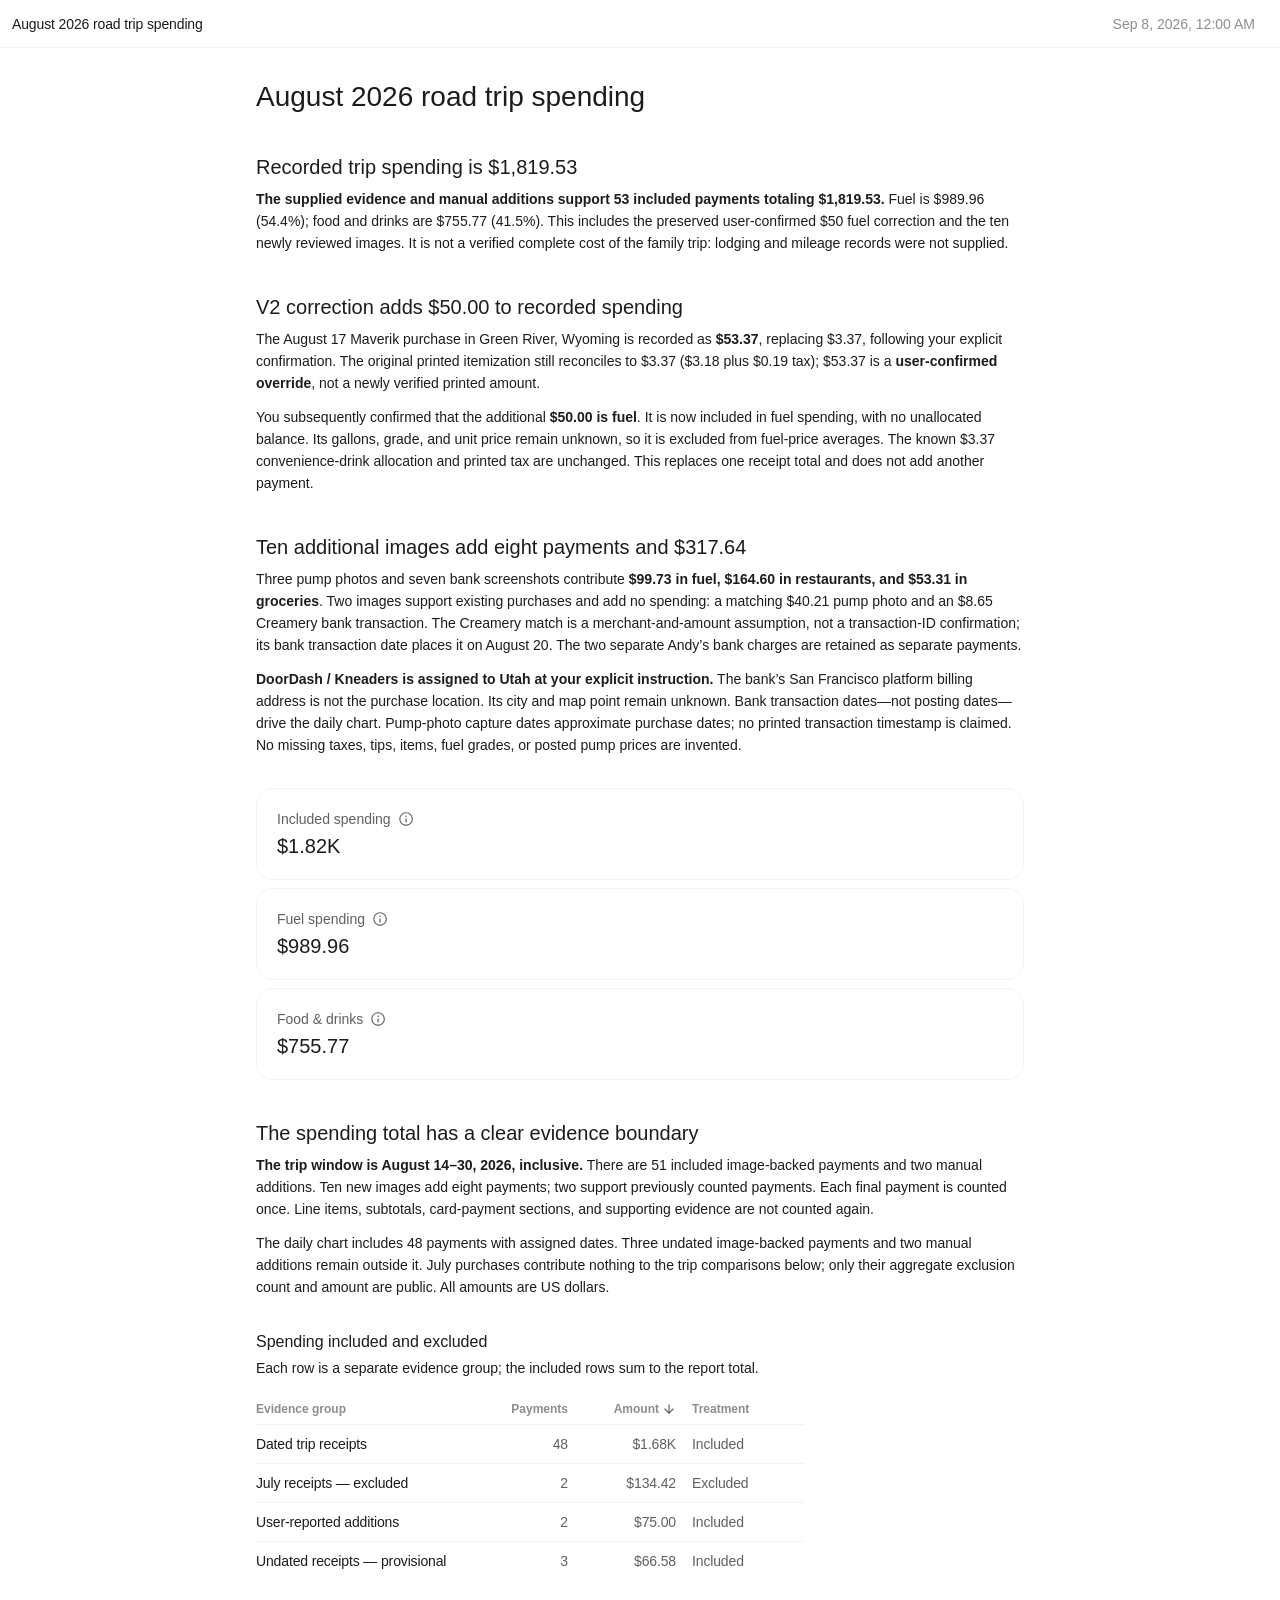
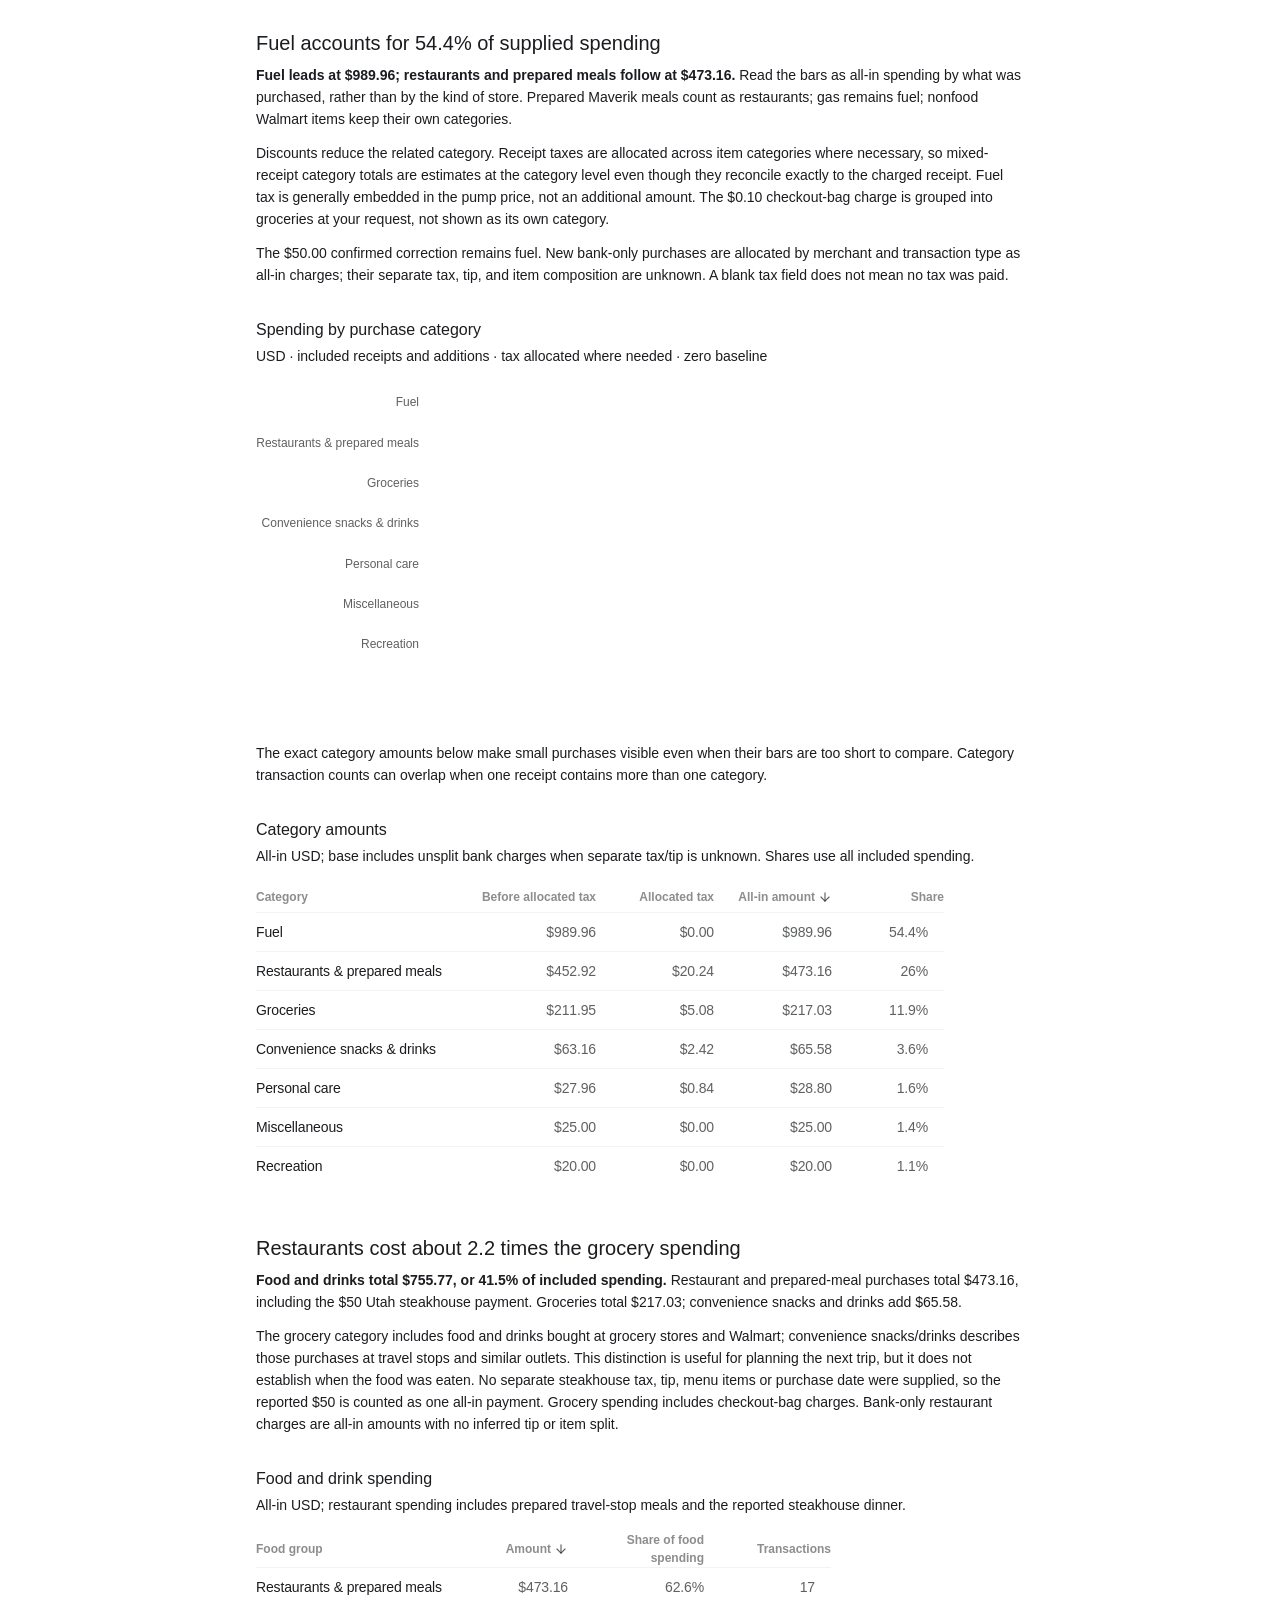
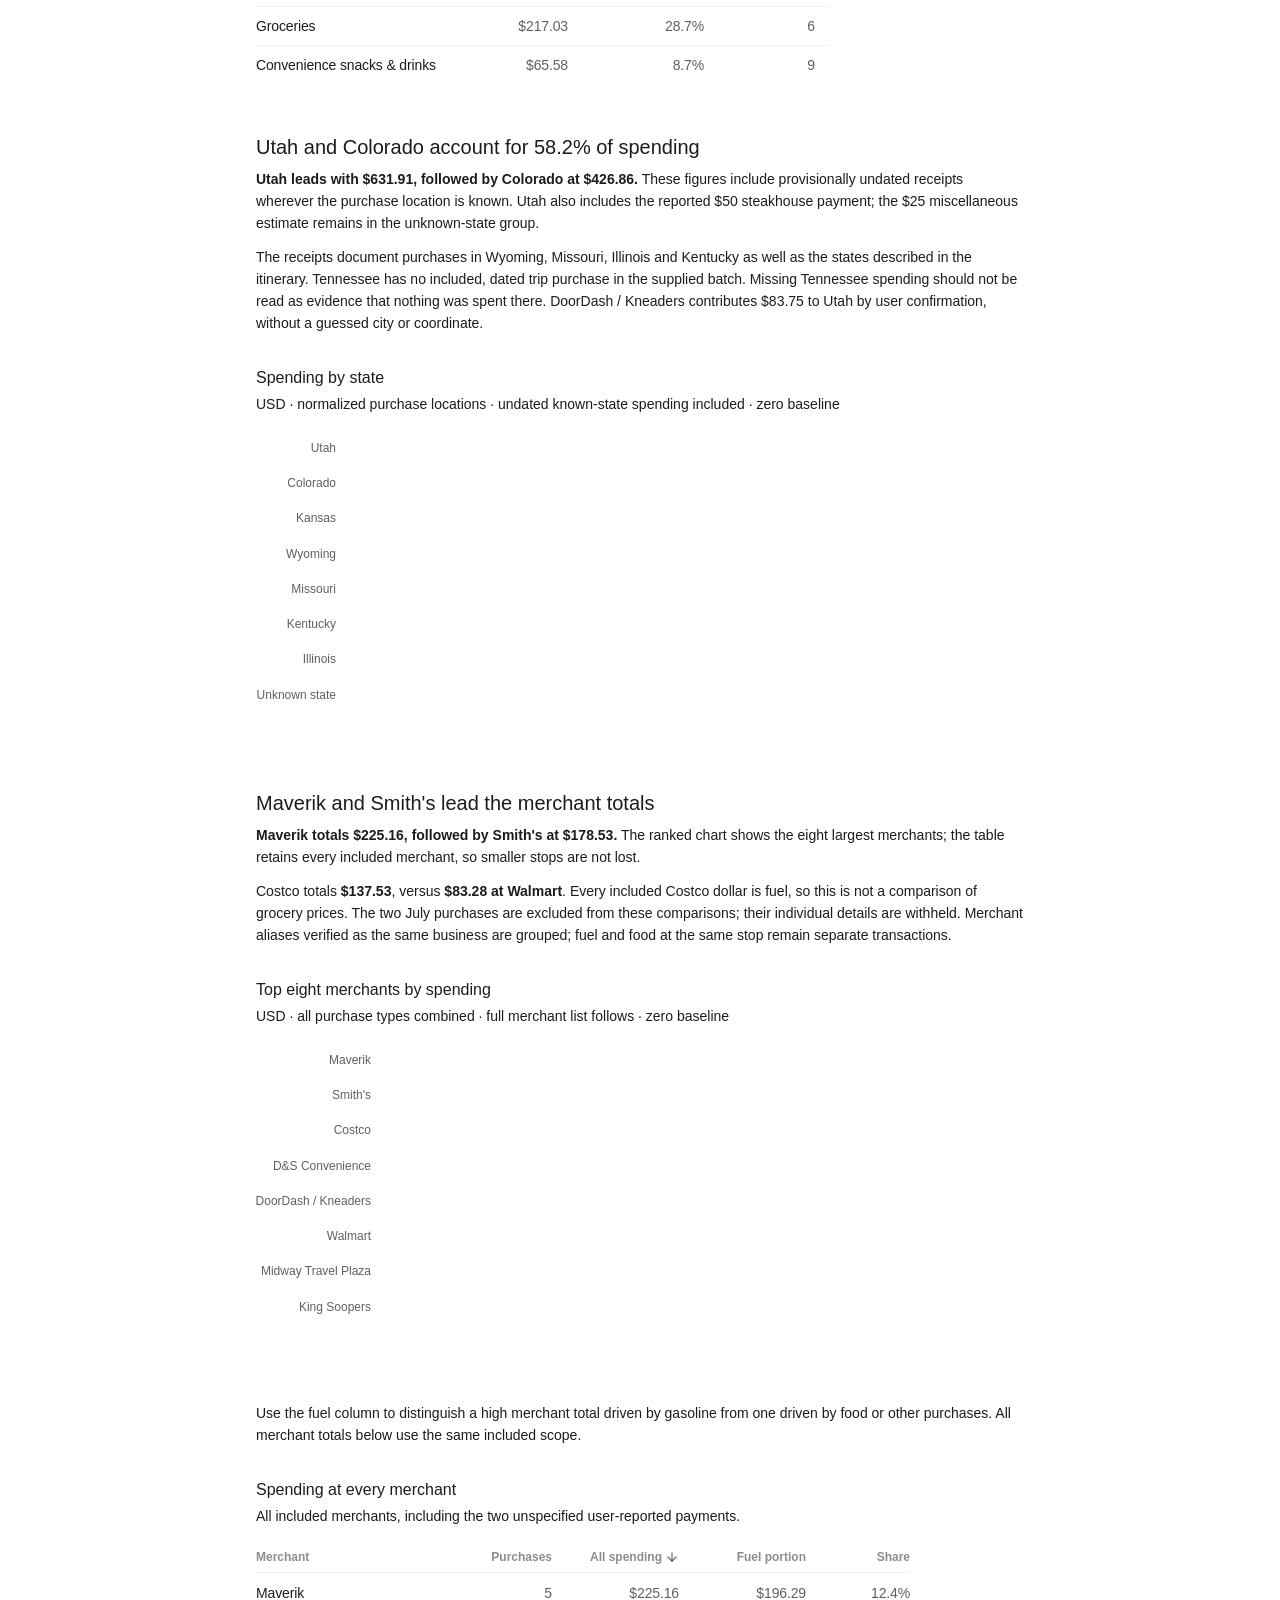
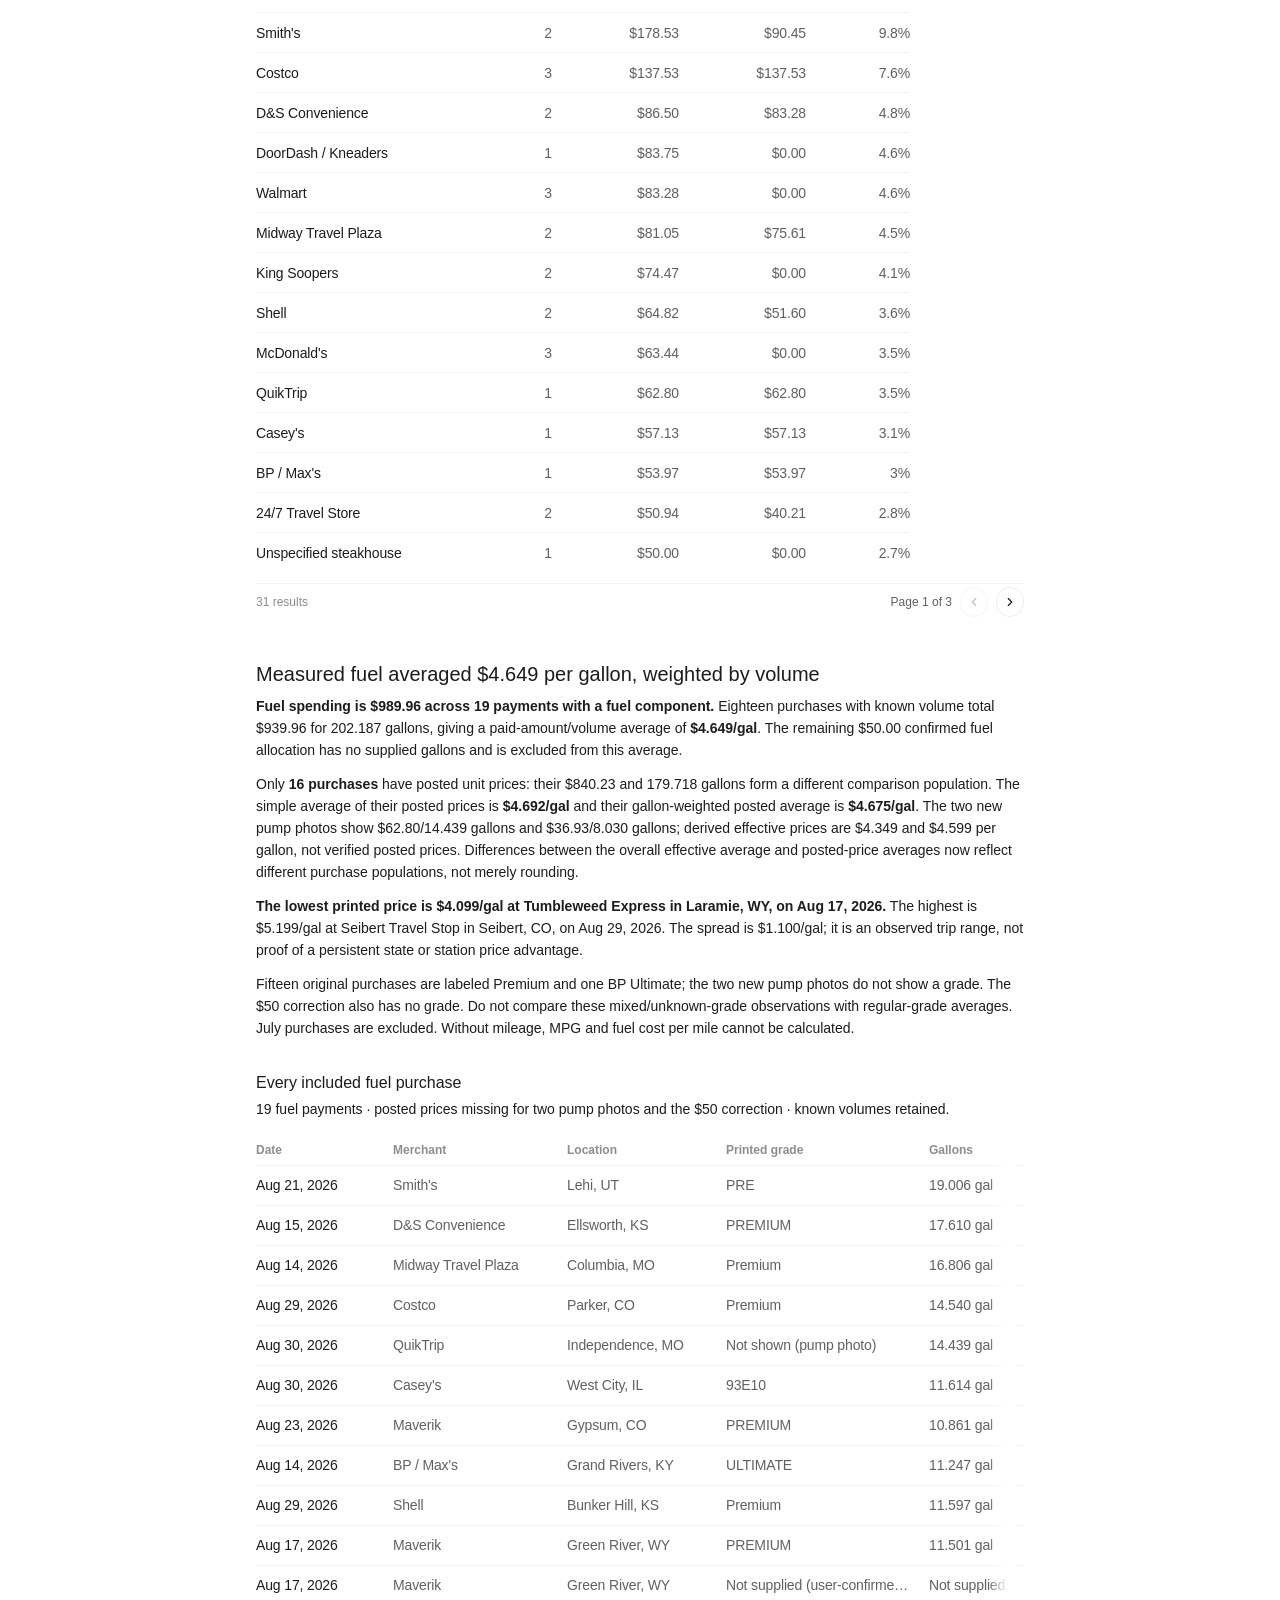
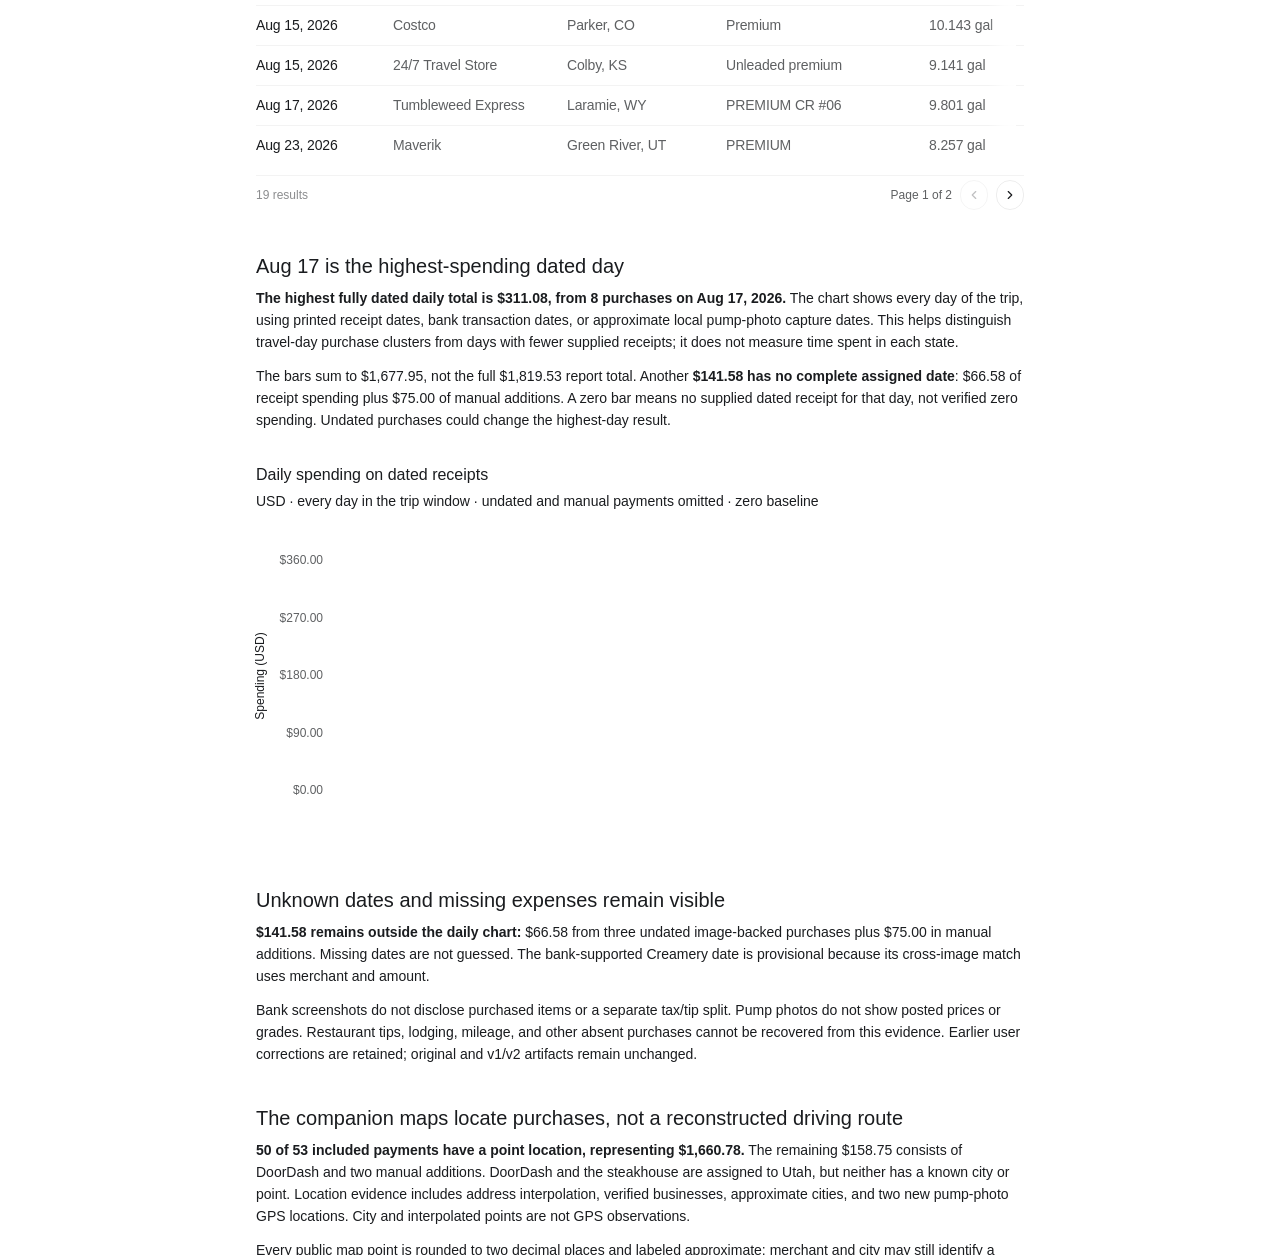
==== commit 4dce6a30: "Publish v3 late receipt additions and Utah DoorDash allocation" ====
--- a/report.html
+++ b/report.html
@@ -35,54 +35,56 @@
 </head>
 <body>
 <main id="data-analytics-portable-fallback" class="portable-fallback" data-portable-fallback="true" data-portable-surface="report"><header class="portable-page-header"><div class="portable-page-heading"><p class="portable-surface-label">Data Analytics report</p><h1>August 2026 road trip spending</h1></div><div class="portable-page-meta"><time datetime="2026-09-08">Sep 8, 2026, 12:00 AM UTC</time></div></header><div class="portable-block-stack">
-<div class="portable-block portable-layout-full" data-artifact-block-id="executive_summary" data-artifact-block-type="markdown" data-layout="full"><section class="portable-markdown"><h2>Executive Summary</h2>
-<ul><li><strong>The supplied trip spending totals <span class="portable-source-tooltip portable-source-value" data-portable-source-host="true" tabindex="0" aria-describedby="portable-source-tooltip-1"><span class="portable-source-value-text">$1,501.89</span><span class="portable-source-tooltip-content" id="portable-source-tooltip-1" role="tooltip"><span class="portable-source-tooltip-heading" aria-hidden="true">Source for $1,501.89</span><strong>Source: Public trip analysis</strong><span class="portable-source-meta">Tables: snapshot.datasets.summary, snapshot.datasets.fuel_summary, snapshot.datasets.scope, snapshot.datasets.categories, snapshot.datasets.states, snapshot.datasets.merchants, snapshot.datasets.merchants_top8, snapshot.datasets.daily, snapshot.datasets.fuel, snapshot.datasets.fuel_grades, snapshot.datasets.food, snapshot.datasets.food_summary</span></span></span>.</strong> This includes <span class="portable-source-tooltip portable-source-value" data-portable-source-host="true" tabindex="0" aria-describedby="portable-source-tooltip-2"><span class="portable-source-value-text">$1,351.66</span><span class="portable-source-tooltip-content" id="portable-source-tooltip-2" role="tooltip"><span class="portable-source-tooltip-heading" aria-hidden="true">Source for $1,351.66</span><strong>Source: Public trip analysis</strong><span class="portable-source-meta">Tables: snapshot.datasets.summary, snapshot.datasets.fuel_summary, snapshot.datasets.scope, snapshot.datasets.categories, snapshot.datasets.states, snapshot.datasets.merchants, snapshot.datasets.merchants_top8, snapshot.datasets.daily, snapshot.datasets.fuel, snapshot.datasets.fuel_grades, snapshot.datasets.food, snapshot.datasets.food_summary</span></span></span> on fully dated trip receipts, <span class="portable-source-tooltip portable-source-value" data-portable-source-host="true" tabindex="0" aria-describedby="portable-source-tooltip-3"><span class="portable-source-value-text">$75.23</span><span class="portable-source-tooltip-content" id="portable-source-tooltip-3" role="tooltip"><span class="portable-source-tooltip-heading" aria-hidden="true">Source for $75.23</span><strong>Source: Public trip analysis</strong><span class="portable-source-meta">Tables: snapshot.datasets.summary, snapshot.datasets.fuel_summary, snapshot.datasets.scope, snapshot.datasets.categories, snapshot.datasets.states, snapshot.datasets.merchants, snapshot.datasets.merchants_top8, snapshot.datasets.daily, snapshot.datasets.fuel, snapshot.datasets.fuel_grades, snapshot.datasets.food, snapshot.datasets.food_summary</span></span></span> on provisionally included undated receipts, and <span class="portable-source-tooltip portable-source-value" data-portable-source-host="true" tabindex="0" aria-describedby="portable-source-tooltip-4"><span class="portable-source-value-text">$75.00</span><span class="portable-source-tooltip-content" id="portable-source-tooltip-4" role="tooltip"><span class="portable-source-tooltip-heading" aria-hidden="true">Source for $75.00</span><strong>Source: Public trip analysis</strong><span class="portable-source-meta">Tables: snapshot.datasets.summary, snapshot.datasets.fuel_summary, snapshot.datasets.scope, snapshot.datasets.categories, snapshot.datasets.states, snapshot.datasets.merchants, snapshot.datasets.merchants_top8, snapshot.datasets.daily, snapshot.datasets.fuel, snapshot.datasets.fuel_grades, snapshot.datasets.food, snapshot.datasets.food_summary</span></span></span> you reported separately. The miscellaneous <span class="portable-source-tooltip portable-source-value" data-portable-source-host="true" tabindex="0" aria-describedby="portable-source-tooltip-5"><span class="portable-source-value-text">$25.00</span><span class="portable-source-tooltip-content" id="portable-source-tooltip-5" role="tooltip"><span class="portable-source-tooltip-heading" aria-hidden="true">Source for $25.00</span><strong>Source: Public trip analysis</strong><span class="portable-source-meta">Tables: snapshot.datasets.summary, snapshot.datasets.fuel_summary, snapshot.datasets.scope, snapshot.datasets.categories, snapshot.datasets.states, snapshot.datasets.merchants, snapshot.datasets.merchants_top8, snapshot.datasets.daily, snapshot.datasets.fuel, snapshot.datasets.fuel_grades, snapshot.datasets.food, snapshot.datasets.food_summary</span></span></span> is estimated. Two July receipts totaling <span class="portable-source-tooltip portable-source-value" data-portable-source-host="true" tabindex="0" aria-describedby="portable-source-tooltip-6"><span class="portable-source-value-text">$134.42</span><span class="portable-source-tooltip-content" id="portable-source-tooltip-6" role="tooltip"><span class="portable-source-tooltip-heading" aria-hidden="true">Source for $134.42</span><strong>Source: Public trip analysis</strong><span class="portable-source-meta">Tables: snapshot.datasets.summary, snapshot.datasets.fuel_summary, snapshot.datasets.scope, snapshot.datasets.categories, snapshot.datasets.states, snapshot.datasets.merchants, snapshot.datasets.merchants_top8, snapshot.datasets.daily, snapshot.datasets.fuel, snapshot.datasets.fuel_grades, snapshot.datasets.food, snapshot.datasets.food_summary</span></span></span> are excluded.</li><li><strong>Fuel is the largest expense: <span class="portable-source-tooltip portable-source-value" data-portable-source-host="true" tabindex="0" aria-describedby="portable-source-tooltip-7"><span class="portable-source-value-text">$890.23</span><span class="portable-source-tooltip-content" id="portable-source-tooltip-7" role="tooltip"><span class="portable-source-tooltip-heading" aria-hidden="true">Source for $890.23</span><strong>Source: Public trip analysis</strong><span class="portable-source-meta">Tables: snapshot.datasets.summary, snapshot.datasets.fuel_summary, snapshot.datasets.scope, snapshot.datasets.categories, snapshot.datasets.states, snapshot.datasets.merchants, snapshot.datasets.merchants_top8, snapshot.datasets.daily, snapshot.datasets.fuel, snapshot.datasets.fuel_grades, snapshot.datasets.food, snapshot.datasets.food_summary</span></span></span>, or <span class="portable-source-tooltip portable-source-value" data-portable-source-host="true" tabindex="0" aria-describedby="portable-source-tooltip-8"><span class="portable-source-value-text">59.3%</span><span class="portable-source-tooltip-content" id="portable-source-tooltip-8" role="tooltip"><span class="portable-source-tooltip-heading" aria-hidden="true">Source for 59.3%</span><strong>Source: Public trip analysis</strong><span class="portable-source-meta">Tables: snapshot.datasets.summary, snapshot.datasets.fuel_summary, snapshot.datasets.scope, snapshot.datasets.categories, snapshot.datasets.states, snapshot.datasets.merchants, snapshot.datasets.merchants_top8, snapshot.datasets.daily, snapshot.datasets.fuel, snapshot.datasets.fuel_grades, snapshot.datasets.food, snapshot.datasets.food_summary</span></span></span> of the included total.</strong> The <span class="portable-source-tooltip portable-source-value" data-portable-source-host="true" tabindex="0" aria-describedby="portable-source-tooltip-9"><span class="portable-source-value-text">16</span><span class="portable-source-tooltip-content" id="portable-source-tooltip-9" role="tooltip"><span class="portable-source-tooltip-heading" aria-hidden="true">Source for 16</span><strong>Source: Public trip analysis</strong><span class="portable-source-meta">Tables: snapshot.datasets.summary, snapshot.datasets.fuel_summary, snapshot.datasets.scope, snapshot.datasets.categories, snapshot.datasets.states, snapshot.datasets.merchants, snapshot.datasets.merchants_top8, snapshot.datasets.daily, snapshot.datasets.fuel, snapshot.datasets.fuel_grades, snapshot.datasets.food, snapshot.datasets.food_summary</span></span></span> fully quantified fuel purchases account for <span class="portable-source-tooltip portable-source-value" data-portable-source-host="true" tabindex="0" aria-describedby="portable-source-tooltip-10"><span class="portable-source-value-text">179.718</span><span class="portable-source-tooltip-content" id="portable-source-tooltip-10" role="tooltip"><span class="portable-source-tooltip-heading" aria-hidden="true">Source for 179.718</span><strong>Source: Public trip analysis</strong><span class="portable-source-meta">Tables: snapshot.datasets.summary, snapshot.datasets.fuel_summary, snapshot.datasets.scope, snapshot.datasets.categories, snapshot.datasets.states, snapshot.datasets.merchants, snapshot.datasets.merchants_top8, snapshot.datasets.daily, snapshot.datasets.fuel, snapshot.datasets.fuel_grades, snapshot.datasets.food, snapshot.datasets.food_summary</span></span></span> gallons at a gallon-weighted effective price of <span class="portable-source-tooltip portable-source-value" data-portable-source-host="true" tabindex="0" aria-describedby="portable-source-tooltip-11"><span class="portable-source-value-text">$4.675</span><span class="portable-source-tooltip-content" id="portable-source-tooltip-11" role="tooltip"><span class="portable-source-tooltip-heading" aria-hidden="true">Source for $4.675</span><strong>Source: Public trip analysis</strong><span class="portable-source-meta">Tables: snapshot.datasets.summary, snapshot.datasets.fuel_summary, snapshot.datasets.scope, snapshot.datasets.categories, snapshot.datasets.states, snapshot.datasets.merchants, snapshot.datasets.merchants_top8, snapshot.datasets.daily, snapshot.datasets.fuel, snapshot.datasets.fuel_grades, snapshot.datasets.food, snapshot.datasets.food_summary</span></span></span> per gallon; the additional <span class="portable-source-tooltip portable-source-value" data-portable-source-host="true" tabindex="0" aria-describedby="portable-source-tooltip-12"><span class="portable-source-value-text">$50.00</span><span class="portable-source-tooltip-content" id="portable-source-tooltip-12" role="tooltip"><span class="portable-source-tooltip-heading" aria-hidden="true">Source for $50.00</span><strong>Source: Public trip analysis</strong><span class="portable-source-meta">Tables: snapshot.datasets.summary, snapshot.datasets.fuel_summary, snapshot.datasets.scope, snapshot.datasets.categories, snapshot.datasets.states, snapshot.datasets.merchants, snapshot.datasets.merchants_top8, snapshot.datasets.daily, snapshot.datasets.fuel, snapshot.datasets.fuel_grades, snapshot.datasets.food, snapshot.datasets.food_summary</span></span></span> fuel allocation has no supplied volume or unit price and is excluded from that average. Food and drinks account for another <span class="portable-source-tooltip portable-source-value" data-portable-source-host="true" tabindex="0" aria-describedby="portable-source-tooltip-13"><span class="portable-source-value-text">$537.86</span><span class="portable-source-tooltip-content" id="portable-source-tooltip-13" role="tooltip"><span class="portable-source-tooltip-heading" aria-hidden="true">Source for $537.86</span><strong>Source: Public trip analysis</strong><span class="portable-source-meta">Tables: snapshot.datasets.summary, snapshot.datasets.fuel_summary, snapshot.datasets.scope, snapshot.datasets.categories, snapshot.datasets.states, snapshot.datasets.merchants, snapshot.datasets.merchants_top8, snapshot.datasets.daily, snapshot.datasets.fuel, snapshot.datasets.fuel_grades, snapshot.datasets.food, snapshot.datasets.food_summary</span></span></span>.</li><li><strong>Utah has the most recorded spending, at <span class="portable-source-tooltip portable-source-value" data-portable-source-host="true" tabindex="0" aria-describedby="portable-source-tooltip-14"><span class="portable-source-value-text">$506.03</span><span class="portable-source-tooltip-content" id="portable-source-tooltip-14" role="tooltip"><span class="portable-source-tooltip-heading" aria-hidden="true">Source for $506.03</span><strong>Source: Public trip analysis</strong><span class="portable-source-meta">Tables: snapshot.datasets.summary, snapshot.datasets.fuel_summary, snapshot.datasets.scope, snapshot.datasets.categories, snapshot.datasets.states, snapshot.datasets.merchants, snapshot.datasets.merchants_top8, snapshot.datasets.daily, snapshot.datasets.fuel, snapshot.datasets.fuel_grades, snapshot.datasets.food, snapshot.datasets.food_summary</span></span></span>.</strong> Among fully dated receipts, Aug 17, 2026 is the highest-spending day: <span class="portable-source-tooltip portable-source-value" data-portable-source-host="true" tabindex="0" aria-describedby="portable-source-tooltip-15"><span class="portable-source-value-text">$296.14</span><span class="portable-source-tooltip-content" id="portable-source-tooltip-15" role="tooltip"><span class="portable-source-tooltip-heading" aria-hidden="true">Source for $296.14</span><strong>Source: Public trip analysis</strong><span class="portable-source-meta">Tables: snapshot.datasets.summary, snapshot.datasets.fuel_summary, snapshot.datasets.scope, snapshot.datasets.categories, snapshot.datasets.states, snapshot.datasets.merchants, snapshot.datasets.merchants_top8, snapshot.datasets.daily, snapshot.datasets.fuel, snapshot.datasets.fuel_grades, snapshot.datasets.food, snapshot.datasets.food_summary</span></span></span> across <span class="portable-source-tooltip portable-source-value" data-portable-source-host="true" tabindex="0" aria-describedby="portable-source-tooltip-16"><span class="portable-source-value-text">7</span><span class="portable-source-tooltip-content" id="portable-source-tooltip-16" role="tooltip"><span class="portable-source-tooltip-heading" aria-hidden="true">Source for 7</span><strong>Source: Public trip analysis</strong><span class="portable-source-meta">Tables: snapshot.datasets.summary, snapshot.datasets.fuel_summary, snapshot.datasets.scope, snapshot.datasets.categories, snapshot.datasets.states, snapshot.datasets.merchants, snapshot.datasets.merchants_top8, snapshot.datasets.daily, snapshot.datasets.fuel, snapshot.datasets.fuel_grades, snapshot.datasets.food, snapshot.datasets.food_summary</span></span></span> purchases. The undated and manual payments cannot be assigned to a day.</li></ul>
-<p>This total includes the user-confirmed v2 override alongside supplied receipts and additions; it is not a verified complete cost of the family trip. No lodging payments or mileage records were provided.</p></section><div class="portable-inline-source portable-source-summary" data-source-id="public_report_data"><div class="portable-inline-source-content portable-source-summary-content"><span class="portable-source-tooltip-heading" aria-hidden="true">Source for Executive Summary</span><strong>Source: Public trip analysis</strong><span class="portable-source-meta">Tables: snapshot.datasets.summary, snapshot.datasets.fuel_summary, snapshot.datasets.scope, snapshot.datasets.categories, snapshot.datasets.states, snapshot.datasets.merchants, snapshot.datasets.merchants_top8, snapshot.datasets.daily, snapshot.datasets.fuel, snapshot.datasets.fuel_grades, snapshot.datasets.food, snapshot.datasets.food_summary</span><p class="portable-source-description-data">Public snapshot of reviewed trip-spending analysis, not a live connection. Original receipts, individual item and payment lookup records, personal identifiers, exact purchase times, street addresses, and private audit evidence are withheld. Selected included fuel-purchase dates, public merchant/city names, grades, quantities and prices remain for comparison. The executable query re-selects this already-sanitized public snapshot for report packaging; it is not the private derivation of the measures. The private calculation queries and original evidence are withheld.</p><pre class="portable-source-query-data" aria-hidden="true"><code>SELECT snapshot.datasets AS datasets FROM read_json_auto(&#39;report-data.json&#39;)</code></pre></div></div></div>
+<div class="portable-block portable-layout-full" data-artifact-block-id="executive_summary" data-artifact-block-type="markdown" data-layout="full"><section class="portable-markdown"><h2>Recorded trip spending is <span class="portable-source-tooltip portable-source-value" data-portable-source-host="true" tabindex="0" aria-describedby="portable-source-tooltip-1"><span class="portable-source-value-text">$1,819.53</span><span class="portable-source-tooltip-content" id="portable-source-tooltip-1" role="tooltip"><span class="portable-source-tooltip-heading" aria-hidden="true">Source for $1,819.53</span><strong>Source: Public trip analysis</strong><span class="portable-source-meta">Tables: snapshot.datasets.summary, snapshot.datasets.fuel_summary, snapshot.datasets.scope, snapshot.datasets.categories, snapshot.datasets.states, snapshot.datasets.merchants, snapshot.datasets.merchants_top8, snapshot.datasets.daily, snapshot.datasets.fuel, snapshot.datasets.fuel_grades, snapshot.datasets.food, snapshot.datasets.food_summary</span></span></span></h2>
+<p><strong>The supplied evidence and manual additions support <span class="portable-source-tooltip portable-source-value" data-portable-source-host="true" tabindex="0" aria-describedby="portable-source-tooltip-2"><span class="portable-source-value-text">53</span><span class="portable-source-tooltip-content" id="portable-source-tooltip-2" role="tooltip"><span class="portable-source-tooltip-heading" aria-hidden="true">Source for 53</span><strong>Source: Public trip analysis</strong><span class="portable-source-meta">Tables: snapshot.datasets.summary, snapshot.datasets.fuel_summary, snapshot.datasets.scope, snapshot.datasets.categories, snapshot.datasets.states, snapshot.datasets.merchants, snapshot.datasets.merchants_top8, snapshot.datasets.daily, snapshot.datasets.fuel, snapshot.datasets.fuel_grades, snapshot.datasets.food, snapshot.datasets.food_summary</span></span></span> included payments totaling <span class="portable-source-tooltip portable-source-value" data-portable-source-host="true" tabindex="0" aria-describedby="portable-source-tooltip-3"><span class="portable-source-value-text">$1,819.53</span><span class="portable-source-tooltip-content" id="portable-source-tooltip-3" role="tooltip"><span class="portable-source-tooltip-heading" aria-hidden="true">Source for $1,819.53</span><strong>Source: Public trip analysis</strong><span class="portable-source-meta">Tables: snapshot.datasets.summary, snapshot.datasets.fuel_summary, snapshot.datasets.scope, snapshot.datasets.categories, snapshot.datasets.states, snapshot.datasets.merchants, snapshot.datasets.merchants_top8, snapshot.datasets.daily, snapshot.datasets.fuel, snapshot.datasets.fuel_grades, snapshot.datasets.food, snapshot.datasets.food_summary</span></span></span>.</strong> Fuel is <span class="portable-source-tooltip portable-source-value" data-portable-source-host="true" tabindex="0" aria-describedby="portable-source-tooltip-4"><span class="portable-source-value-text">$989.96</span><span class="portable-source-tooltip-content" id="portable-source-tooltip-4" role="tooltip"><span class="portable-source-tooltip-heading" aria-hidden="true">Source for $989.96</span><strong>Source: Public trip analysis</strong><span class="portable-source-meta">Tables: snapshot.datasets.summary, snapshot.datasets.fuel_summary, snapshot.datasets.scope, snapshot.datasets.categories, snapshot.datasets.states, snapshot.datasets.merchants, snapshot.datasets.merchants_top8, snapshot.datasets.daily, snapshot.datasets.fuel, snapshot.datasets.fuel_grades, snapshot.datasets.food, snapshot.datasets.food_summary</span></span></span> (<span class="portable-source-tooltip portable-source-value" data-portable-source-host="true" tabindex="0" aria-describedby="portable-source-tooltip-5"><span class="portable-source-value-text">54.4%</span><span class="portable-source-tooltip-content" id="portable-source-tooltip-5" role="tooltip"><span class="portable-source-tooltip-heading" aria-hidden="true">Source for 54.4%</span><strong>Source: Public trip analysis</strong><span class="portable-source-meta">Tables: snapshot.datasets.summary, snapshot.datasets.fuel_summary, snapshot.datasets.scope, snapshot.datasets.categories, snapshot.datasets.states, snapshot.datasets.merchants, snapshot.datasets.merchants_top8, snapshot.datasets.daily, snapshot.datasets.fuel, snapshot.datasets.fuel_grades, snapshot.datasets.food, snapshot.datasets.food_summary</span></span></span>); food and drinks are <span class="portable-source-tooltip portable-source-value" data-portable-source-host="true" tabindex="0" aria-describedby="portable-source-tooltip-6"><span class="portable-source-value-text">$755.77</span><span class="portable-source-tooltip-content" id="portable-source-tooltip-6" role="tooltip"><span class="portable-source-tooltip-heading" aria-hidden="true">Source for $755.77</span><strong>Source: Public trip analysis</strong><span class="portable-source-meta">Tables: snapshot.datasets.summary, snapshot.datasets.fuel_summary, snapshot.datasets.scope, snapshot.datasets.categories, snapshot.datasets.states, snapshot.datasets.merchants, snapshot.datasets.merchants_top8, snapshot.datasets.daily, snapshot.datasets.fuel, snapshot.datasets.fuel_grades, snapshot.datasets.food, snapshot.datasets.food_summary</span></span></span> (<span class="portable-source-tooltip portable-source-value" data-portable-source-host="true" tabindex="0" aria-describedby="portable-source-tooltip-7"><span class="portable-source-value-text">41.5%</span><span class="portable-source-tooltip-content" id="portable-source-tooltip-7" role="tooltip"><span class="portable-source-tooltip-heading" aria-hidden="true">Source for 41.5%</span><strong>Source: Public trip analysis</strong><span class="portable-source-meta">Tables: snapshot.datasets.summary, snapshot.datasets.fuel_summary, snapshot.datasets.scope, snapshot.datasets.categories, snapshot.datasets.states, snapshot.datasets.merchants, snapshot.datasets.merchants_top8, snapshot.datasets.daily, snapshot.datasets.fuel, snapshot.datasets.fuel_grades, snapshot.datasets.food, snapshot.datasets.food_summary</span></span></span>). This includes the preserved user-confirmed <span class="portable-source-tooltip portable-source-value" data-portable-source-host="true" tabindex="0" aria-describedby="portable-source-tooltip-8"><span class="portable-source-value-text">$50</span><span class="portable-source-tooltip-content" id="portable-source-tooltip-8" role="tooltip"><span class="portable-source-tooltip-heading" aria-hidden="true">Source for $50</span><strong>Source: Public trip analysis</strong><span class="portable-source-meta">Tables: snapshot.datasets.summary, snapshot.datasets.fuel_summary, snapshot.datasets.scope, snapshot.datasets.categories, snapshot.datasets.states, snapshot.datasets.merchants, snapshot.datasets.merchants_top8, snapshot.datasets.daily, snapshot.datasets.fuel, snapshot.datasets.fuel_grades, snapshot.datasets.food, snapshot.datasets.food_summary</span></span></span> fuel correction and the ten newly reviewed images. It is not a verified complete cost of the family trip: lodging and mileage records were not supplied.</p></section><div class="portable-inline-source portable-source-summary" data-source-id="public_report_data"><div class="portable-inline-source-content portable-source-summary-content"><span class="portable-source-tooltip-heading" aria-hidden="true">Source for Recorded trip spending is $1,819.53</span><strong>Source: Public trip analysis</strong><span class="portable-source-meta">Tables: snapshot.datasets.summary, snapshot.datasets.fuel_summary, snapshot.datasets.scope, snapshot.datasets.categories, snapshot.datasets.states, snapshot.datasets.merchants, snapshot.datasets.merchants_top8, snapshot.datasets.daily, snapshot.datasets.fuel, snapshot.datasets.fuel_grades, snapshot.datasets.food, snapshot.datasets.food_summary</span><p class="portable-source-description-data">Public snapshot of reviewed trip-spending analysis, not a live connection. Original receipts, individual item and payment lookup records, personal identifiers, exact purchase times, street addresses, and private audit evidence are withheld. Selected included fuel-purchase dates, public merchant/city names, grades, quantities and prices remain for comparison. The executable query re-selects this already-sanitized public snapshot for report packaging; it is not the private derivation of the measures. The private calculation queries and original evidence are withheld.</p><pre class="portable-source-query-data" aria-hidden="true"><code>SELECT snapshot.datasets AS datasets FROM read_json_auto(&#39;report-data.json&#39;)</code></pre></div></div></div>
 <div class="portable-block portable-layout-full" data-artifact-block-id="v2_correction" data-artifact-block-type="markdown" data-layout="full"><section class="portable-markdown"><h2>V2 correction adds $50.00 to recorded spending</h2>
-<p>The August 17 Maverik purchase in Green River, Wyoming is recorded as <strong><span class="portable-source-tooltip portable-source-value" data-portable-source-host="true" tabindex="0" aria-describedby="portable-source-tooltip-17"><span class="portable-source-value-text">$53.37</span><span class="portable-source-tooltip-content" id="portable-source-tooltip-17" role="tooltip"><span class="portable-source-tooltip-heading" aria-hidden="true">Source for $53.37</span><strong>Source: Public trip analysis</strong><span class="portable-source-meta">Tables: snapshot.datasets.summary, snapshot.datasets.fuel_summary, snapshot.datasets.scope, snapshot.datasets.categories, snapshot.datasets.states, snapshot.datasets.merchants, snapshot.datasets.merchants_top8, snapshot.datasets.daily, snapshot.datasets.fuel, snapshot.datasets.fuel_grades, snapshot.datasets.food, snapshot.datasets.food_summary</span></span></span></strong>, replacing <span class="portable-source-tooltip portable-source-value" data-portable-source-host="true" tabindex="0" aria-describedby="portable-source-tooltip-18"><span class="portable-source-value-text">$3.37</span><span class="portable-source-tooltip-content" id="portable-source-tooltip-18" role="tooltip"><span class="portable-source-tooltip-heading" aria-hidden="true">Source for $3.37</span><strong>Source: Public trip analysis</strong><span class="portable-source-meta">Tables: snapshot.datasets.summary, snapshot.datasets.fuel_summary, snapshot.datasets.scope, snapshot.datasets.categories, snapshot.datasets.states, snapshot.datasets.merchants, snapshot.datasets.merchants_top8, snapshot.datasets.daily, snapshot.datasets.fuel, snapshot.datasets.fuel_grades, snapshot.datasets.food, snapshot.datasets.food_summary</span></span></span>, following your explicit confirmation. The original printed itemization still reconciles to <span class="portable-source-tooltip portable-source-value" data-portable-source-host="true" tabindex="0" aria-describedby="portable-source-tooltip-19"><span class="portable-source-value-text">$3.37</span><span class="portable-source-tooltip-content" id="portable-source-tooltip-19" role="tooltip"><span class="portable-source-tooltip-heading" aria-hidden="true">Source for $3.37</span><strong>Source: Public trip analysis</strong><span class="portable-source-meta">Tables: snapshot.datasets.summary, snapshot.datasets.fuel_summary, snapshot.datasets.scope, snapshot.datasets.categories, snapshot.datasets.states, snapshot.datasets.merchants, snapshot.datasets.merchants_top8, snapshot.datasets.daily, snapshot.datasets.fuel, snapshot.datasets.fuel_grades, snapshot.datasets.food, snapshot.datasets.food_summary</span></span></span> (<span class="portable-source-tooltip portable-source-value" data-portable-source-host="true" tabindex="0" aria-describedby="portable-source-tooltip-20"><span class="portable-source-value-text">$3.18</span><span class="portable-source-tooltip-content" id="portable-source-tooltip-20" role="tooltip"><span class="portable-source-tooltip-heading" aria-hidden="true">Source for $3.18</span><strong>Source: Public trip analysis</strong><span class="portable-source-meta">Tables: snapshot.datasets.summary, snapshot.datasets.fuel_summary, snapshot.datasets.scope, snapshot.datasets.categories, snapshot.datasets.states, snapshot.datasets.merchants, snapshot.datasets.merchants_top8, snapshot.datasets.daily, snapshot.datasets.fuel, snapshot.datasets.fuel_grades, snapshot.datasets.food, snapshot.datasets.food_summary</span></span></span> plus $0.19 tax); <span class="portable-source-tooltip portable-source-value" data-portable-source-host="true" tabindex="0" aria-describedby="portable-source-tooltip-21"><span class="portable-source-value-text">$53.37</span><span class="portable-source-tooltip-content" id="portable-source-tooltip-21" role="tooltip"><span class="portable-source-tooltip-heading" aria-hidden="true">Source for $53.37</span><strong>Source: Public trip analysis</strong><span class="portable-source-meta">Tables: snapshot.datasets.summary, snapshot.datasets.fuel_summary, snapshot.datasets.scope, snapshot.datasets.categories, snapshot.datasets.states, snapshot.datasets.merchants, snapshot.datasets.merchants_top8, snapshot.datasets.daily, snapshot.datasets.fuel, snapshot.datasets.fuel_grades, snapshot.datasets.food, snapshot.datasets.food_summary</span></span></span> is a <strong>user-confirmed override</strong>, not a newly verified printed amount.</p>
-<p>You subsequently confirmed that the additional <strong><span class="portable-source-tooltip portable-source-value" data-portable-source-host="true" tabindex="0" aria-describedby="portable-source-tooltip-22"><span class="portable-source-value-text">$50.00</span><span class="portable-source-tooltip-content" id="portable-source-tooltip-22" role="tooltip"><span class="portable-source-tooltip-heading" aria-hidden="true">Source for $50.00</span><strong>Source: Public trip analysis</strong><span class="portable-source-meta">Tables: snapshot.datasets.summary, snapshot.datasets.fuel_summary, snapshot.datasets.scope, snapshot.datasets.categories, snapshot.datasets.states, snapshot.datasets.merchants, snapshot.datasets.merchants_top8, snapshot.datasets.daily, snapshot.datasets.fuel, snapshot.datasets.fuel_grades, snapshot.datasets.food, snapshot.datasets.food_summary</span></span></span> is fuel</strong>. It is now included in fuel spending, with no unallocated balance. Its gallons, grade, and unit price remain unknown, so it is excluded from fuel-price averages. The known <span class="portable-source-tooltip portable-source-value" data-portable-source-host="true" tabindex="0" aria-describedby="portable-source-tooltip-23"><span class="portable-source-value-text">$3.37</span><span class="portable-source-tooltip-content" id="portable-source-tooltip-23" role="tooltip"><span class="portable-source-tooltip-heading" aria-hidden="true">Source for $3.37</span><strong>Source: Public trip analysis</strong><span class="portable-source-meta">Tables: snapshot.datasets.summary, snapshot.datasets.fuel_summary, snapshot.datasets.scope, snapshot.datasets.categories, snapshot.datasets.states, snapshot.datasets.merchants, snapshot.datasets.merchants_top8, snapshot.datasets.daily, snapshot.datasets.fuel, snapshot.datasets.fuel_grades, snapshot.datasets.food, snapshot.datasets.food_summary</span></span></span> convenience-drink allocation and printed tax are unchanged. This replaces one receipt total and does not add another payment.</p></section><div class="portable-inline-source portable-source-summary" data-source-id="public_report_data"><div class="portable-inline-source-content portable-source-summary-content"><span class="portable-source-tooltip-heading" aria-hidden="true">Source for V2 correction adds $50.00 to recorded spending</span><strong>Source: Public trip analysis</strong><span class="portable-source-meta">Tables: snapshot.datasets.summary, snapshot.datasets.fuel_summary, snapshot.datasets.scope, snapshot.datasets.categories, snapshot.datasets.states, snapshot.datasets.merchants, snapshot.datasets.merchants_top8, snapshot.datasets.daily, snapshot.datasets.fuel, snapshot.datasets.fuel_grades, snapshot.datasets.food, snapshot.datasets.food_summary</span><p class="portable-source-description-data">Public snapshot of reviewed trip-spending analysis, not a live connection. Original receipts, individual item and payment lookup records, personal identifiers, exact purchase times, street addresses, and private audit evidence are withheld. Selected included fuel-purchase dates, public merchant/city names, grades, quantities and prices remain for comparison. The executable query re-selects this already-sanitized public snapshot for report packaging; it is not the private derivation of the measures. The private calculation queries and original evidence are withheld.</p><pre class="portable-source-query-data" aria-hidden="true"><code>SELECT snapshot.datasets AS datasets FROM read_json_auto(&#39;report-data.json&#39;)</code></pre></div></div></div>
-<div class="portable-block portable-layout-full" data-artifact-block-id="headline_metrics" data-artifact-block-type="metric-strip" data-layout="full"><section class="portable-metric-grid"><article class="portable-metric-card" data-artifact-id="metric:headline_metrics:included_total" data-artifact-kind="card" data-card-id="included_total"><p class="portable-metric-label">Included spending</p><p class="portable-metric-value"><span class="portable-source-tooltip portable-source-value" data-portable-source-host="true" tabindex="0" aria-describedby="portable-source-tooltip-24"><span class="portable-source-value-text">$1.5K</span><span class="portable-source-tooltip-content" id="portable-source-tooltip-24" role="tooltip"><span class="portable-source-tooltip-heading" aria-hidden="true">Source for $1.5K</span><strong>Source: Public trip analysis — summary</strong><span class="portable-source-meta">Table: snapshot.datasets.summary</span></span></span></p><p class="portable-card-description">Supplied receipts and additions; July receipts excluded.</p><div class="portable-inline-source portable-source-summary" data-source-id="public_summary"><div class="portable-inline-source-content portable-source-summary-content"><span class="portable-source-tooltip-heading" aria-hidden="true">Source for Included spending</span><span class="portable-source-context">Supplied receipts and additions; July receipts excluded.</span><strong>Source: Public trip analysis — summary</strong><span class="portable-source-meta">Table: snapshot.datasets.summary</span><p class="portable-source-description-data">Public snapshot of reviewed trip-spending analysis, not a live connection. Original receipts, individual item and payment lookup records, personal identifiers, exact purchase times, street addresses, and private audit evidence are withheld. Selected included fuel-purchase dates, public merchant/city names, grades, quantities and prices remain for comparison. The executable query re-selects this already-sanitized public snapshot for report packaging; it is not the private derivation of the measures. The private calculation queries and original evidence are withheld.</p><pre class="portable-source-query-data" aria-hidden="true"><code>SELECT entry.* FROM (SELECT UNNEST(snapshot.datasets.&quot;summary&quot;) AS entry FROM read_json_auto(&#39;report-data.json&#39;))</code></pre></div></div></article><article class="portable-metric-card" data-artifact-id="metric:headline_metrics:fuel_total" data-artifact-kind="card" data-card-id="fuel_total"><p class="portable-metric-label">Fuel spending</p><p class="portable-metric-value"><span class="portable-source-tooltip portable-source-value" data-portable-source-host="true" tabindex="0" aria-describedby="portable-source-tooltip-25"><span class="portable-source-value-text">$890.23</span><span class="portable-source-tooltip-content" id="portable-source-tooltip-25" role="tooltip"><span class="portable-source-tooltip-heading" aria-hidden="true">Source for $890.23</span><strong>Source: Public trip analysis — fuel summary</strong><span class="portable-source-meta">Table: snapshot.datasets.fuel_summary</span></span></span></p><p class="portable-card-description">Included fuel charges across the trip window.</p><div class="portable-inline-source portable-source-summary" data-source-id="public_fuel_summary"><div class="portable-inline-source-content portable-source-summary-content"><span class="portable-source-tooltip-heading" aria-hidden="true">Source for Fuel spending</span><span class="portable-source-context">Included fuel charges across the trip window.</span><strong>Source: Public trip analysis — fuel summary</strong><span class="portable-source-meta">Table: snapshot.datasets.fuel_summary</span><p class="portable-source-description-data">Public snapshot of reviewed trip-spending analysis, not a live connection. Original receipts, individual item and payment lookup records, personal identifiers, exact purchase times, street addresses, and private audit evidence are withheld. Selected included fuel-purchase dates, public merchant/city names, grades, quantities and prices remain for comparison. The executable query re-selects this already-sanitized public snapshot for report packaging; it is not the private derivation of the measures. The private calculation queries and original evidence are withheld.</p><pre class="portable-source-query-data" aria-hidden="true"><code>SELECT entry.* FROM (SELECT UNNEST(snapshot.datasets.&quot;fuel_summary&quot;) AS entry FROM read_json_auto(&#39;report-data.json&#39;))</code></pre></div></div></article><article class="portable-metric-card" data-artifact-id="metric:headline_metrics:food_total" data-artifact-kind="card" data-card-id="food_total"><p class="portable-metric-label">Food &amp; drinks</p><p class="portable-metric-value"><span class="portable-source-tooltip portable-source-value" data-portable-source-host="true" tabindex="0" aria-describedby="portable-source-tooltip-26"><span class="portable-source-value-text">$537.86</span><span class="portable-source-tooltip-content" id="portable-source-tooltip-26" role="tooltip"><span class="portable-source-tooltip-heading" aria-hidden="true">Source for $537.86</span><strong>Source: Public trip analysis — food summary</strong><span class="portable-source-meta">Table: snapshot.datasets.food_summary</span></span></span></p><p class="portable-card-description">Restaurants, groceries and convenience snacks/drinks, including category tax allocations.</p><div class="portable-inline-source portable-source-summary" data-source-id="public_food_summary"><div class="portable-inline-source-content portable-source-summary-content"><span class="portable-source-tooltip-heading" aria-hidden="true">Source for Food &amp; drinks</span><span class="portable-source-context">Restaurants, groceries and convenience snacks/drinks, including category tax allocations.</span><strong>Source: Public trip analysis — food summary</strong><span class="portable-source-meta">Table: snapshot.datasets.food_summary</span><p class="portable-source-description-data">Public snapshot of reviewed trip-spending analysis, not a live connection. Original receipts, individual item and payment lookup records, personal identifiers, exact purchase times, street addresses, and private audit evidence are withheld. Selected included fuel-purchase dates, public merchant/city names, grades, quantities and prices remain for comparison. The executable query re-selects this already-sanitized public snapshot for report packaging; it is not the private derivation of the measures. The private calculation queries and original evidence are withheld.</p><pre class="portable-source-query-data" aria-hidden="true"><code>SELECT entry.* FROM (SELECT UNNEST(snapshot.datasets.&quot;food_summary&quot;) AS entry FROM read_json_auto(&#39;report-data.json&#39;))</code></pre></div></div></article></section></div>
+<p>The August 17 Maverik purchase in Green River, Wyoming is recorded as <strong><span class="portable-source-tooltip portable-source-value" data-portable-source-host="true" tabindex="0" aria-describedby="portable-source-tooltip-9"><span class="portable-source-value-text">$53.37</span><span class="portable-source-tooltip-content" id="portable-source-tooltip-9" role="tooltip"><span class="portable-source-tooltip-heading" aria-hidden="true">Source for $53.37</span><strong>Source: Public trip analysis</strong><span class="portable-source-meta">Tables: snapshot.datasets.summary, snapshot.datasets.fuel_summary, snapshot.datasets.scope, snapshot.datasets.categories, snapshot.datasets.states, snapshot.datasets.merchants, snapshot.datasets.merchants_top8, snapshot.datasets.daily, snapshot.datasets.fuel, snapshot.datasets.fuel_grades, snapshot.datasets.food, snapshot.datasets.food_summary</span></span></span></strong>, replacing <span class="portable-source-tooltip portable-source-value" data-portable-source-host="true" tabindex="0" aria-describedby="portable-source-tooltip-10"><span class="portable-source-value-text">$3.37</span><span class="portable-source-tooltip-content" id="portable-source-tooltip-10" role="tooltip"><span class="portable-source-tooltip-heading" aria-hidden="true">Source for $3.37</span><strong>Source: Public trip analysis</strong><span class="portable-source-meta">Tables: snapshot.datasets.summary, snapshot.datasets.fuel_summary, snapshot.datasets.scope, snapshot.datasets.categories, snapshot.datasets.states, snapshot.datasets.merchants, snapshot.datasets.merchants_top8, snapshot.datasets.daily, snapshot.datasets.fuel, snapshot.datasets.fuel_grades, snapshot.datasets.food, snapshot.datasets.food_summary</span></span></span>, following your explicit confirmation. The original printed itemization still reconciles to <span class="portable-source-tooltip portable-source-value" data-portable-source-host="true" tabindex="0" aria-describedby="portable-source-tooltip-11"><span class="portable-source-value-text">$3.37</span><span class="portable-source-tooltip-content" id="portable-source-tooltip-11" role="tooltip"><span class="portable-source-tooltip-heading" aria-hidden="true">Source for $3.37</span><strong>Source: Public trip analysis</strong><span class="portable-source-meta">Tables: snapshot.datasets.summary, snapshot.datasets.fuel_summary, snapshot.datasets.scope, snapshot.datasets.categories, snapshot.datasets.states, snapshot.datasets.merchants, snapshot.datasets.merchants_top8, snapshot.datasets.daily, snapshot.datasets.fuel, snapshot.datasets.fuel_grades, snapshot.datasets.food, snapshot.datasets.food_summary</span></span></span> (<span class="portable-source-tooltip portable-source-value" data-portable-source-host="true" tabindex="0" aria-describedby="portable-source-tooltip-12"><span class="portable-source-value-text">$3.18</span><span class="portable-source-tooltip-content" id="portable-source-tooltip-12" role="tooltip"><span class="portable-source-tooltip-heading" aria-hidden="true">Source for $3.18</span><strong>Source: Public trip analysis</strong><span class="portable-source-meta">Tables: snapshot.datasets.summary, snapshot.datasets.fuel_summary, snapshot.datasets.scope, snapshot.datasets.categories, snapshot.datasets.states, snapshot.datasets.merchants, snapshot.datasets.merchants_top8, snapshot.datasets.daily, snapshot.datasets.fuel, snapshot.datasets.fuel_grades, snapshot.datasets.food, snapshot.datasets.food_summary</span></span></span> plus $0.19 tax); <span class="portable-source-tooltip portable-source-value" data-portable-source-host="true" tabindex="0" aria-describedby="portable-source-tooltip-13"><span class="portable-source-value-text">$53.37</span><span class="portable-source-tooltip-content" id="portable-source-tooltip-13" role="tooltip"><span class="portable-source-tooltip-heading" aria-hidden="true">Source for $53.37</span><strong>Source: Public trip analysis</strong><span class="portable-source-meta">Tables: snapshot.datasets.summary, snapshot.datasets.fuel_summary, snapshot.datasets.scope, snapshot.datasets.categories, snapshot.datasets.states, snapshot.datasets.merchants, snapshot.datasets.merchants_top8, snapshot.datasets.daily, snapshot.datasets.fuel, snapshot.datasets.fuel_grades, snapshot.datasets.food, snapshot.datasets.food_summary</span></span></span> is a <strong>user-confirmed override</strong>, not a newly verified printed amount.</p>
+<p>You subsequently confirmed that the additional <strong><span class="portable-source-tooltip portable-source-value" data-portable-source-host="true" tabindex="0" aria-describedby="portable-source-tooltip-14"><span class="portable-source-value-text">$50.00</span><span class="portable-source-tooltip-content" id="portable-source-tooltip-14" role="tooltip"><span class="portable-source-tooltip-heading" aria-hidden="true">Source for $50.00</span><strong>Source: Public trip analysis</strong><span class="portable-source-meta">Tables: snapshot.datasets.summary, snapshot.datasets.fuel_summary, snapshot.datasets.scope, snapshot.datasets.categories, snapshot.datasets.states, snapshot.datasets.merchants, snapshot.datasets.merchants_top8, snapshot.datasets.daily, snapshot.datasets.fuel, snapshot.datasets.fuel_grades, snapshot.datasets.food, snapshot.datasets.food_summary</span></span></span> is fuel</strong>. It is now included in fuel spending, with no unallocated balance. Its gallons, grade, and unit price remain unknown, so it is excluded from fuel-price averages. The known <span class="portable-source-tooltip portable-source-value" data-portable-source-host="true" tabindex="0" aria-describedby="portable-source-tooltip-15"><span class="portable-source-value-text">$3.37</span><span class="portable-source-tooltip-content" id="portable-source-tooltip-15" role="tooltip"><span class="portable-source-tooltip-heading" aria-hidden="true">Source for $3.37</span><strong>Source: Public trip analysis</strong><span class="portable-source-meta">Tables: snapshot.datasets.summary, snapshot.datasets.fuel_summary, snapshot.datasets.scope, snapshot.datasets.categories, snapshot.datasets.states, snapshot.datasets.merchants, snapshot.datasets.merchants_top8, snapshot.datasets.daily, snapshot.datasets.fuel, snapshot.datasets.fuel_grades, snapshot.datasets.food, snapshot.datasets.food_summary</span></span></span> convenience-drink allocation and printed tax are unchanged. This replaces one receipt total and does not add another payment.</p></section><div class="portable-inline-source portable-source-summary" data-source-id="public_report_data"><div class="portable-inline-source-content portable-source-summary-content"><span class="portable-source-tooltip-heading" aria-hidden="true">Source for V2 correction adds $50.00 to recorded spending</span><strong>Source: Public trip analysis</strong><span class="portable-source-meta">Tables: snapshot.datasets.summary, snapshot.datasets.fuel_summary, snapshot.datasets.scope, snapshot.datasets.categories, snapshot.datasets.states, snapshot.datasets.merchants, snapshot.datasets.merchants_top8, snapshot.datasets.daily, snapshot.datasets.fuel, snapshot.datasets.fuel_grades, snapshot.datasets.food, snapshot.datasets.food_summary</span><p class="portable-source-description-data">Public snapshot of reviewed trip-spending analysis, not a live connection. Original receipts, individual item and payment lookup records, personal identifiers, exact purchase times, street addresses, and private audit evidence are withheld. Selected included fuel-purchase dates, public merchant/city names, grades, quantities and prices remain for comparison. The executable query re-selects this already-sanitized public snapshot for report packaging; it is not the private derivation of the measures. The private calculation queries and original evidence are withheld.</p><pre class="portable-source-query-data" aria-hidden="true"><code>SELECT snapshot.datasets AS datasets FROM read_json_auto(&#39;report-data.json&#39;)</code></pre></div></div></div>
+<div class="portable-block portable-layout-full" data-artifact-block-id="v3_evidence" data-artifact-block-type="markdown" data-layout="full"><section class="portable-markdown"><h2>Ten additional images add eight payments and <span class="portable-source-tooltip portable-source-value" data-portable-source-host="true" tabindex="0" aria-describedby="portable-source-tooltip-16"><span class="portable-source-value-text">$317.64</span><span class="portable-source-tooltip-content" id="portable-source-tooltip-16" role="tooltip"><span class="portable-source-tooltip-heading" aria-hidden="true">Source for $317.64</span><strong>Source: Public trip analysis</strong><span class="portable-source-meta">Tables: snapshot.datasets.summary, snapshot.datasets.fuel_summary, snapshot.datasets.scope, snapshot.datasets.categories, snapshot.datasets.states, snapshot.datasets.merchants, snapshot.datasets.merchants_top8, snapshot.datasets.daily, snapshot.datasets.fuel, snapshot.datasets.fuel_grades, snapshot.datasets.food, snapshot.datasets.food_summary</span></span></span></h2>
+<p>Three pump photos and seven bank screenshots contribute <strong><span class="portable-source-tooltip portable-source-value" data-portable-source-host="true" tabindex="0" aria-describedby="portable-source-tooltip-17"><span class="portable-source-value-text">$99.73</span><span class="portable-source-tooltip-content" id="portable-source-tooltip-17" role="tooltip"><span class="portable-source-tooltip-heading" aria-hidden="true">Source for $99.73</span><strong>Source: Public trip analysis</strong><span class="portable-source-meta">Tables: snapshot.datasets.summary, snapshot.datasets.fuel_summary, snapshot.datasets.scope, snapshot.datasets.categories, snapshot.datasets.states, snapshot.datasets.merchants, snapshot.datasets.merchants_top8, snapshot.datasets.daily, snapshot.datasets.fuel, snapshot.datasets.fuel_grades, snapshot.datasets.food, snapshot.datasets.food_summary</span></span></span> in fuel, <span class="portable-source-tooltip portable-source-value" data-portable-source-host="true" tabindex="0" aria-describedby="portable-source-tooltip-18"><span class="portable-source-value-text">$164.60</span><span class="portable-source-tooltip-content" id="portable-source-tooltip-18" role="tooltip"><span class="portable-source-tooltip-heading" aria-hidden="true">Source for $164.60</span><strong>Source: Public trip analysis</strong><span class="portable-source-meta">Tables: snapshot.datasets.summary, snapshot.datasets.fuel_summary, snapshot.datasets.scope, snapshot.datasets.categories, snapshot.datasets.states, snapshot.datasets.merchants, snapshot.datasets.merchants_top8, snapshot.datasets.daily, snapshot.datasets.fuel, snapshot.datasets.fuel_grades, snapshot.datasets.food, snapshot.datasets.food_summary</span></span></span> in restaurants, and <span class="portable-source-tooltip portable-source-value" data-portable-source-host="true" tabindex="0" aria-describedby="portable-source-tooltip-19"><span class="portable-source-value-text">$53.31</span><span class="portable-source-tooltip-content" id="portable-source-tooltip-19" role="tooltip"><span class="portable-source-tooltip-heading" aria-hidden="true">Source for $53.31</span><strong>Source: Public trip analysis</strong><span class="portable-source-meta">Tables: snapshot.datasets.summary, snapshot.datasets.fuel_summary, snapshot.datasets.scope, snapshot.datasets.categories, snapshot.datasets.states, snapshot.datasets.merchants, snapshot.datasets.merchants_top8, snapshot.datasets.daily, snapshot.datasets.fuel, snapshot.datasets.fuel_grades, snapshot.datasets.food, snapshot.datasets.food_summary</span></span></span> in groceries</strong>. Two images support existing purchases and add no spending: a matching <span class="portable-source-tooltip portable-source-value" data-portable-source-host="true" tabindex="0" aria-describedby="portable-source-tooltip-20"><span class="portable-source-value-text">$40.21</span><span class="portable-source-tooltip-content" id="portable-source-tooltip-20" role="tooltip"><span class="portable-source-tooltip-heading" aria-hidden="true">Source for $40.21</span><strong>Source: Public trip analysis</strong><span class="portable-source-meta">Tables: snapshot.datasets.summary, snapshot.datasets.fuel_summary, snapshot.datasets.scope, snapshot.datasets.categories, snapshot.datasets.states, snapshot.datasets.merchants, snapshot.datasets.merchants_top8, snapshot.datasets.daily, snapshot.datasets.fuel, snapshot.datasets.fuel_grades, snapshot.datasets.food, snapshot.datasets.food_summary</span></span></span> pump photo and an <span class="portable-source-tooltip portable-source-value" data-portable-source-host="true" tabindex="0" aria-describedby="portable-source-tooltip-21"><span class="portable-source-value-text">$8.65</span><span class="portable-source-tooltip-content" id="portable-source-tooltip-21" role="tooltip"><span class="portable-source-tooltip-heading" aria-hidden="true">Source for $8.65</span><strong>Source: Public trip analysis</strong><span class="portable-source-meta">Tables: snapshot.datasets.summary, snapshot.datasets.fuel_summary, snapshot.datasets.scope, snapshot.datasets.categories, snapshot.datasets.states, snapshot.datasets.merchants, snapshot.datasets.merchants_top8, snapshot.datasets.daily, snapshot.datasets.fuel, snapshot.datasets.fuel_grades, snapshot.datasets.food, snapshot.datasets.food_summary</span></span></span> Creamery bank transaction. The Creamery match is a merchant-and-amount assumption, not a transaction-ID confirmation; its bank transaction date places it on August 20. The two separate Andy’s bank charges are retained as separate payments.</p>
+<p><strong>DoorDash / Kneaders is assigned to Utah at your explicit instruction.</strong> The bank’s San Francisco platform billing address is not the purchase location. Its city and map point remain unknown. Bank transaction dates—not posting dates—drive the daily chart. Pump-photo capture dates approximate purchase dates; no printed transaction timestamp is claimed. No missing taxes, tips, items, fuel grades, or posted pump prices are invented.</p></section><div class="portable-inline-source portable-source-summary" data-source-id="public_report_data"><div class="portable-inline-source-content portable-source-summary-content"><span class="portable-source-tooltip-heading" aria-hidden="true">Source for Ten additional images add eight payments and $317.64</span><strong>Source: Public trip analysis</strong><span class="portable-source-meta">Tables: snapshot.datasets.summary, snapshot.datasets.fuel_summary, snapshot.datasets.scope, snapshot.datasets.categories, snapshot.datasets.states, snapshot.datasets.merchants, snapshot.datasets.merchants_top8, snapshot.datasets.daily, snapshot.datasets.fuel, snapshot.datasets.fuel_grades, snapshot.datasets.food, snapshot.datasets.food_summary</span><p class="portable-source-description-data">Public snapshot of reviewed trip-spending analysis, not a live connection. Original receipts, individual item and payment lookup records, personal identifiers, exact purchase times, street addresses, and private audit evidence are withheld. Selected included fuel-purchase dates, public merchant/city names, grades, quantities and prices remain for comparison. The executable query re-selects this already-sanitized public snapshot for report packaging; it is not the private derivation of the measures. The private calculation queries and original evidence are withheld.</p><pre class="portable-source-query-data" aria-hidden="true"><code>SELECT snapshot.datasets AS datasets FROM read_json_auto(&#39;report-data.json&#39;)</code></pre></div></div></div>
+<div class="portable-block portable-layout-full" data-artifact-block-id="headline_metrics" data-artifact-block-type="metric-strip" data-layout="full"><section class="portable-metric-grid"><article class="portable-metric-card" data-artifact-id="metric:headline_metrics:included_total" data-artifact-kind="card" data-card-id="included_total"><p class="portable-metric-label">Included spending</p><p class="portable-metric-value"><span class="portable-source-tooltip portable-source-value" data-portable-source-host="true" tabindex="0" aria-describedby="portable-source-tooltip-22"><span class="portable-source-value-text">$1.82K</span><span class="portable-source-tooltip-content" id="portable-source-tooltip-22" role="tooltip"><span class="portable-source-tooltip-heading" aria-hidden="true">Source for $1.82K</span><strong>Source: Public trip analysis — summary</strong><span class="portable-source-meta">Table: snapshot.datasets.summary</span></span></span></p><p class="portable-card-description">Supplied receipts and additions; July receipts excluded.</p><div class="portable-inline-source portable-source-summary" data-source-id="public_summary"><div class="portable-inline-source-content portable-source-summary-content"><span class="portable-source-tooltip-heading" aria-hidden="true">Source for Included spending</span><span class="portable-source-context">Supplied receipts and additions; July receipts excluded.</span><strong>Source: Public trip analysis — summary</strong><span class="portable-source-meta">Table: snapshot.datasets.summary</span><p class="portable-source-description-data">Public snapshot of reviewed trip-spending analysis, not a live connection. Original receipts, individual item and payment lookup records, personal identifiers, exact purchase times, street addresses, and private audit evidence are withheld. Selected included fuel-purchase dates, public merchant/city names, grades, quantities and prices remain for comparison. The executable query re-selects this already-sanitized public snapshot for report packaging; it is not the private derivation of the measures. The private calculation queries and original evidence are withheld.</p><pre class="portable-source-query-data" aria-hidden="true"><code>SELECT entry.* FROM (SELECT UNNEST(snapshot.datasets.&quot;summary&quot;) AS entry FROM read_json_auto(&#39;report-data.json&#39;))</code></pre></div></div></article><article class="portable-metric-card" data-artifact-id="metric:headline_metrics:fuel_total" data-artifact-kind="card" data-card-id="fuel_total"><p class="portable-metric-label">Fuel spending</p><p class="portable-metric-value"><span class="portable-source-tooltip portable-source-value" data-portable-source-host="true" tabindex="0" aria-describedby="portable-source-tooltip-23"><span class="portable-source-value-text">$989.96</span><span class="portable-source-tooltip-content" id="portable-source-tooltip-23" role="tooltip"><span class="portable-source-tooltip-heading" aria-hidden="true">Source for $989.96</span><strong>Source: Public trip analysis — fuel summary</strong><span class="portable-source-meta">Table: snapshot.datasets.fuel_summary</span></span></span></p><p class="portable-card-description">Included fuel charges across the trip window.</p><div class="portable-inline-source portable-source-summary" data-source-id="public_fuel_summary"><div class="portable-inline-source-content portable-source-summary-content"><span class="portable-source-tooltip-heading" aria-hidden="true">Source for Fuel spending</span><span class="portable-source-context">Included fuel charges across the trip window.</span><strong>Source: Public trip analysis — fuel summary</strong><span class="portable-source-meta">Table: snapshot.datasets.fuel_summary</span><p class="portable-source-description-data">Public snapshot of reviewed trip-spending analysis, not a live connection. Original receipts, individual item and payment lookup records, personal identifiers, exact purchase times, street addresses, and private audit evidence are withheld. Selected included fuel-purchase dates, public merchant/city names, grades, quantities and prices remain for comparison. The executable query re-selects this already-sanitized public snapshot for report packaging; it is not the private derivation of the measures. The private calculation queries and original evidence are withheld.</p><pre class="portable-source-query-data" aria-hidden="true"><code>SELECT entry.* FROM (SELECT UNNEST(snapshot.datasets.&quot;fuel_summary&quot;) AS entry FROM read_json_auto(&#39;report-data.json&#39;))</code></pre></div></div></article><article class="portable-metric-card" data-artifact-id="metric:headline_metrics:food_total" data-artifact-kind="card" data-card-id="food_total"><p class="portable-metric-label">Food &amp; drinks</p><p class="portable-metric-value"><span class="portable-source-tooltip portable-source-value" data-portable-source-host="true" tabindex="0" aria-describedby="portable-source-tooltip-24"><span class="portable-source-value-text">$755.77</span><span class="portable-source-tooltip-content" id="portable-source-tooltip-24" role="tooltip"><span class="portable-source-tooltip-heading" aria-hidden="true">Source for $755.77</span><strong>Source: Public trip analysis — food summary</strong><span class="portable-source-meta">Table: snapshot.datasets.food_summary</span></span></span></p><p class="portable-card-description">Restaurants, groceries and convenience snacks/drinks, including category tax allocations.</p><div class="portable-inline-source portable-source-summary" data-source-id="public_food_summary"><div class="portable-inline-source-content portable-source-summary-content"><span class="portable-source-tooltip-heading" aria-hidden="true">Source for Food &amp; drinks</span><span class="portable-source-context">Restaurants, groceries and convenience snacks/drinks, including category tax allocations.</span><strong>Source: Public trip analysis — food summary</strong><span class="portable-source-meta">Table: snapshot.datasets.food_summary</span><p class="portable-source-description-data">Public snapshot of reviewed trip-spending analysis, not a live connection. Original receipts, individual item and payment lookup records, personal identifiers, exact purchase times, street addresses, and private audit evidence are withheld. Selected included fuel-purchase dates, public merchant/city names, grades, quantities and prices remain for comparison. The executable query re-selects this already-sanitized public snapshot for report packaging; it is not the private derivation of the measures. The private calculation queries and original evidence are withheld.</p><pre class="portable-source-query-data" aria-hidden="true"><code>SELECT entry.* FROM (SELECT UNNEST(snapshot.datasets.&quot;food_summary&quot;) AS entry FROM read_json_auto(&#39;report-data.json&#39;))</code></pre></div></div></article></section></div>
 <div class="portable-block portable-layout-full" data-artifact-block-id="scope_definition" data-artifact-block-type="markdown" data-layout="full"><section class="portable-markdown"><h2>The spending total has a clear evidence boundary</h2>
-<p><strong>The trip window is Aug 14, 2026 through Aug 30, 2026, inclusive.</strong> The included total covers <span class="portable-source-tooltip portable-source-value" data-portable-source-host="true" tabindex="0" aria-describedby="portable-source-tooltip-27"><span class="portable-source-value-text">43</span><span class="portable-source-tooltip-content" id="portable-source-tooltip-27" role="tooltip"><span class="portable-source-tooltip-heading" aria-hidden="true">Source for 43</span><strong>Source: Public trip analysis</strong><span class="portable-source-meta">Tables: snapshot.datasets.summary, snapshot.datasets.fuel_summary, snapshot.datasets.scope, snapshot.datasets.categories, snapshot.datasets.states, snapshot.datasets.merchants, snapshot.datasets.merchants_top8, snapshot.datasets.daily, snapshot.datasets.fuel, snapshot.datasets.fuel_grades, snapshot.datasets.food, snapshot.datasets.food_summary</span></span></span> image-backed purchases and 2 manual additions. A receipt’s final charged total is counted once; card-payment sections, subtotals and individual line items are not added again.</p>
-<p>The table separates payments with fully readable trip dates from the four undated receipts and your manual additions. Only fully dated receipts enter the daily chart. July purchases contribute nothing to the trip comparisons below; only their aggregate exclusion count and amount are public. All amounts are US dollars.</p></section><div class="portable-inline-source portable-source-summary" data-source-id="public_report_data"><div class="portable-inline-source-content portable-source-summary-content"><span class="portable-source-tooltip-heading" aria-hidden="true">Source for The spending total has a clear evidence boundary</span><strong>Source: Public trip analysis</strong><span class="portable-source-meta">Tables: snapshot.datasets.summary, snapshot.datasets.fuel_summary, snapshot.datasets.scope, snapshot.datasets.categories, snapshot.datasets.states, snapshot.datasets.merchants, snapshot.datasets.merchants_top8, snapshot.datasets.daily, snapshot.datasets.fuel, snapshot.datasets.fuel_grades, snapshot.datasets.food, snapshot.datasets.food_summary</span><p class="portable-source-description-data">Public snapshot of reviewed trip-spending analysis, not a live connection. Original receipts, individual item and payment lookup records, personal identifiers, exact purchase times, street addresses, and private audit evidence are withheld. Selected included fuel-purchase dates, public merchant/city names, grades, quantities and prices remain for comparison. The executable query re-selects this already-sanitized public snapshot for report packaging; it is not the private derivation of the measures. The private calculation queries and original evidence are withheld.</p><pre class="portable-source-query-data" aria-hidden="true"><code>SELECT snapshot.datasets AS datasets FROM read_json_auto(&#39;report-data.json&#39;)</code></pre></div></div></div>
-<div class="portable-block portable-layout-full" data-artifact-block-id="block_scope_table" data-artifact-block-type="table" data-layout="full"><section class="portable-content-card portable-table-card" data-artifact-id="scope_table" data-artifact-kind="table" data-table-id="scope_table" data-portable-visual-title="Spending included and excluded"><header class="portable-visual-header"><h2>Spending included and excluded</h2><p>Each row is a separate evidence group; the included rows sum to the report total.</p></header><div class="portable-inline-source portable-source-summary" data-source-id="public_scope"><div class="portable-inline-source-content portable-source-summary-content"><span class="portable-source-tooltip-heading" aria-hidden="true">Source for Spending included and excluded</span><strong>Source: Public trip analysis — scope</strong><span class="portable-source-meta">Table: snapshot.datasets.scope</span><p class="portable-source-description-data">Public snapshot of reviewed trip-spending analysis, not a live connection. Original receipts, individual item and payment lookup records, personal identifiers, exact purchase times, street addresses, and private audit evidence are withheld. Selected included fuel-purchase dates, public merchant/city names, grades, quantities and prices remain for comparison. The executable query re-selects this already-sanitized public snapshot for report packaging; it is not the private derivation of the measures. The private calculation queries and original evidence are withheld.</p><pre class="portable-source-query-data" aria-hidden="true"><code>SELECT entry.* FROM (SELECT UNNEST(snapshot.datasets.&quot;scope&quot;) AS entry FROM read_json_auto(&#39;report-data.json&#39;))</code></pre></div></div><div class="portable-table-source-region"><div class="portable-table-scroll"><table><caption>Spending included and excluded</caption><thead><tr><th scope="col">Evidence group</th><th scope="col" class="portable-table-number">Payments</th><th scope="col" class="portable-table-number">Amount</th><th scope="col">Treatment</th></tr></thead><tbody><tr><td>Dated trip receipts</td><td class="portable-table-source-cell portable-table-number"><span class="portable-source-tooltip portable-source-value" data-portable-source-host="true" tabindex="0" aria-describedby="portable-source-tooltip-28"><span class="portable-source-value-text">39</span><span class="portable-source-tooltip-content" id="portable-source-tooltip-28" role="tooltip"><span class="portable-source-tooltip-heading" aria-hidden="true">Source for 39</span><strong>Source: Public trip analysis — scope</strong><span class="portable-source-meta">Table: snapshot.datasets.scope</span></span></span></td><td class="portable-table-source-cell portable-table-number"><span class="portable-source-tooltip portable-source-value" data-portable-source-host="true" tabindex="0" aria-describedby="portable-source-tooltip-29"><span class="portable-source-value-text">$1.35K</span><span class="portable-source-tooltip-content" id="portable-source-tooltip-29" role="tooltip"><span class="portable-source-tooltip-heading" aria-hidden="true">Source for $1.35K</span><strong>Source: Public trip analysis — scope</strong><span class="portable-source-meta">Table: snapshot.datasets.scope</span></span></span></td><td>Included</td></tr><tr><td>July receipts — excluded</td><td class="portable-table-source-cell portable-table-number"><span class="portable-source-tooltip portable-source-value" data-portable-source-host="true" tabindex="0" aria-describedby="portable-source-tooltip-30"><span class="portable-source-value-text">2</span><span class="portable-source-tooltip-content" id="portable-source-tooltip-30" role="tooltip"><span class="portable-source-tooltip-heading" aria-hidden="true">Source for 2</span><strong>Source: Public trip analysis — scope</strong><span class="portable-source-meta">Table: snapshot.datasets.scope</span></span></span></td><td class="portable-table-source-cell portable-table-number"><span class="portable-source-tooltip portable-source-value" data-portable-source-host="true" tabindex="0" aria-describedby="portable-source-tooltip-31"><span class="portable-source-value-text">$134.42</span><span class="portable-source-tooltip-content" id="portable-source-tooltip-31" role="tooltip"><span class="portable-source-tooltip-heading" aria-hidden="true">Source for $134.42</span><strong>Source: Public trip analysis — scope</strong><span class="portable-source-meta">Table: snapshot.datasets.scope</span></span></span></td><td>Excluded</td></tr><tr><td>Undated receipts — provisional</td><td class="portable-table-source-cell portable-table-number"><span class="portable-source-tooltip portable-source-value" data-portable-source-host="true" tabindex="0" aria-describedby="portable-source-tooltip-32"><span class="portable-source-value-text">4</span><span class="portable-source-tooltip-content" id="portable-source-tooltip-32" role="tooltip"><span class="portable-source-tooltip-heading" aria-hidden="true">Source for 4</span><strong>Source: Public trip analysis — scope</strong><span class="portable-source-meta">Table: snapshot.datasets.scope</span></span></span></td><td class="portable-table-source-cell portable-table-number"><span class="portable-source-tooltip portable-source-value" data-portable-source-host="true" tabindex="0" aria-describedby="portable-source-tooltip-33"><span class="portable-source-value-text">$75.23</span><span class="portable-source-tooltip-content" id="portable-source-tooltip-33" role="tooltip"><span class="portable-source-tooltip-heading" aria-hidden="true">Source for $75.23</span><strong>Source: Public trip analysis — scope</strong><span class="portable-source-meta">Table: snapshot.datasets.scope</span></span></span></td><td>Included</td></tr><tr><td>User-reported additions</td><td class="portable-table-source-cell portable-table-number"><span class="portable-source-tooltip portable-source-value" data-portable-source-host="true" tabindex="0" aria-describedby="portable-source-tooltip-34"><span class="portable-source-value-text">2</span><span class="portable-source-tooltip-content" id="portable-source-tooltip-34" role="tooltip"><span class="portable-source-tooltip-heading" aria-hidden="true">Source for 2</span><strong>Source: Public trip analysis — scope</strong><span class="portable-source-meta">Table: snapshot.datasets.scope</span></span></span></td><td class="portable-table-source-cell portable-table-number"><span class="portable-source-tooltip portable-source-value" data-portable-source-host="true" tabindex="0" aria-describedby="portable-source-tooltip-35"><span class="portable-source-value-text">$75</span><span class="portable-source-tooltip-content" id="portable-source-tooltip-35" role="tooltip"><span class="portable-source-tooltip-heading" aria-hidden="true">Source for $75</span><strong>Source: Public trip analysis — scope</strong><span class="portable-source-meta">Table: snapshot.datasets.scope</span></span></span></td><td>Included</td></tr></tbody></table></div></div></section></div>
-<div class="portable-block portable-layout-full" data-artifact-block-id="category_findings" data-artifact-block-type="markdown" data-layout="full"><section class="portable-markdown"><h2>Fuel accounts for <span class="portable-source-tooltip portable-source-value" data-portable-source-host="true" tabindex="0" aria-describedby="portable-source-tooltip-36"><span class="portable-source-value-text">59.3%</span><span class="portable-source-tooltip-content" id="portable-source-tooltip-36" role="tooltip"><span class="portable-source-tooltip-heading" aria-hidden="true">Source for 59.3%</span><strong>Source: Public trip analysis</strong><span class="portable-source-meta">Tables: snapshot.datasets.summary, snapshot.datasets.fuel_summary, snapshot.datasets.scope, snapshot.datasets.categories, snapshot.datasets.states, snapshot.datasets.merchants, snapshot.datasets.merchants_top8, snapshot.datasets.daily, snapshot.datasets.fuel, snapshot.datasets.fuel_grades, snapshot.datasets.food, snapshot.datasets.food_summary</span></span></span> of supplied spending</h2>
-<p><strong>Fuel leads at <span class="portable-source-tooltip portable-source-value" data-portable-source-host="true" tabindex="0" aria-describedby="portable-source-tooltip-37"><span class="portable-source-value-text">$890.23</span><span class="portable-source-tooltip-content" id="portable-source-tooltip-37" role="tooltip"><span class="portable-source-tooltip-heading" aria-hidden="true">Source for $890.23</span><strong>Source: Public trip analysis</strong><span class="portable-source-meta">Tables: snapshot.datasets.summary, snapshot.datasets.fuel_summary, snapshot.datasets.scope, snapshot.datasets.categories, snapshot.datasets.states, snapshot.datasets.merchants, snapshot.datasets.merchants_top8, snapshot.datasets.daily, snapshot.datasets.fuel, snapshot.datasets.fuel_grades, snapshot.datasets.food, snapshot.datasets.food_summary</span></span></span>; restaurants and prepared meals follow at <span class="portable-source-tooltip portable-source-value" data-portable-source-host="true" tabindex="0" aria-describedby="portable-source-tooltip-38"><span class="portable-source-value-text">$308.56</span><span class="portable-source-tooltip-content" id="portable-source-tooltip-38" role="tooltip"><span class="portable-source-tooltip-heading" aria-hidden="true">Source for $308.56</span><strong>Source: Public trip analysis</strong><span class="portable-source-meta">Tables: snapshot.datasets.summary, snapshot.datasets.fuel_summary, snapshot.datasets.scope, snapshot.datasets.categories, snapshot.datasets.states, snapshot.datasets.merchants, snapshot.datasets.merchants_top8, snapshot.datasets.daily, snapshot.datasets.fuel, snapshot.datasets.fuel_grades, snapshot.datasets.food, snapshot.datasets.food_summary</span></span></span>.</strong> Read the bars as all-in spending by what was purchased, rather than by the kind of store. Prepared Maverik meals count as restaurants; gas remains fuel; nonfood Walmart items keep their own categories.</p>
-<p>Discounts reduce the related category. Receipt taxes are allocated across item categories where necessary, so mixed-receipt category totals are estimates at the category level even though they reconcile exactly to the charged receipt. Fuel tax is generally embedded in the pump price, not an additional amount. The checkout-bag fee is grouped with groceries, not shown as a separate spending category.</p>
-<p>Fuel includes the <span class="portable-source-tooltip portable-source-value" data-portable-source-host="true" tabindex="0" aria-describedby="portable-source-tooltip-39"><span class="portable-source-value-text">$50.00</span><span class="portable-source-tooltip-content" id="portable-source-tooltip-39" role="tooltip"><span class="portable-source-tooltip-heading" aria-hidden="true">Source for $50.00</span><strong>Source: Public trip analysis</strong><span class="portable-source-meta">Tables: snapshot.datasets.summary, snapshot.datasets.fuel_summary, snapshot.datasets.scope, snapshot.datasets.categories, snapshot.datasets.states, snapshot.datasets.merchants, snapshot.datasets.merchants_top8, snapshot.datasets.daily, snapshot.datasets.fuel, snapshot.datasets.fuel_grades, snapshot.datasets.food, snapshot.datasets.food_summary</span></span></span> user-confirmed allocation. The previously captured $0.19 tax remains with its known convenience-drink item; no extra tax or tip is inferred for the fuel correction.</p></section><div class="portable-inline-source portable-source-summary" data-source-id="public_report_data"><div class="portable-inline-source-content portable-source-summary-content"><span class="portable-source-tooltip-heading" aria-hidden="true">Source for Fuel accounts for 59.3% of supplied spending</span><strong>Source: Public trip analysis</strong><span class="portable-source-meta">Tables: snapshot.datasets.summary, snapshot.datasets.fuel_summary, snapshot.datasets.scope, snapshot.datasets.categories, snapshot.datasets.states, snapshot.datasets.merchants, snapshot.datasets.merchants_top8, snapshot.datasets.daily, snapshot.datasets.fuel, snapshot.datasets.fuel_grades, snapshot.datasets.food, snapshot.datasets.food_summary</span><p class="portable-source-description-data">Public snapshot of reviewed trip-spending analysis, not a live connection. Original receipts, individual item and payment lookup records, personal identifiers, exact purchase times, street addresses, and private audit evidence are withheld. Selected included fuel-purchase dates, public merchant/city names, grades, quantities and prices remain for comparison. The executable query re-selects this already-sanitized public snapshot for report packaging; it is not the private derivation of the measures. The private calculation queries and original evidence are withheld.</p><pre class="portable-source-query-data" aria-hidden="true"><code>SELECT snapshot.datasets AS datasets FROM read_json_auto(&#39;report-data.json&#39;)</code></pre></div></div></div>
-<div class="portable-block portable-layout-full" data-artifact-block-id="block_category_chart" data-artifact-block-type="chart" data-layout="full"><figure class="portable-content-card portable-chart-summary" data-artifact-id="category_chart" data-artifact-kind="chart" data-chart-id="category_chart" data-portable-visual-title="Spending by purchase category" data-portable-source-host="true" tabindex="0" aria-label="Spending by purchase category" aria-describedby="portable-source-tooltip-40"><figcaption class="portable-visual-header"><strong>Spending by purchase category</strong><span>USD · included receipts and additions · tax allocated where needed · zero baseline</span></figcaption><div class="portable-inline-source" data-source-id="public_categories"><div class="portable-inline-source-content portable-source-tooltip-content" id="portable-source-tooltip-40" role="tooltip"><span class="portable-source-tooltip-heading" aria-hidden="true">Source for Spending by purchase category</span><strong>Source: Public trip analysis — categories</strong><span class="portable-source-meta">Table: snapshot.datasets.categories</span><p class="portable-source-description-data">Public snapshot of reviewed trip-spending analysis, not a live connection. Original receipts, individual item and payment lookup records, personal identifiers, exact purchase times, street addresses, and private audit evidence are withheld. Selected included fuel-purchase dates, public merchant/city names, grades, quantities and prices remain for comparison. The executable query re-selects this already-sanitized public snapshot for report packaging; it is not the private derivation of the measures. The private calculation queries and original evidence are withheld.</p><pre class="portable-source-query-data" aria-hidden="true"><code>SELECT entry.* FROM (SELECT UNNEST(snapshot.datasets.&quot;categories&quot;) AS entry FROM read_json_auto(&#39;report-data.json&#39;))</code></pre></div></div><div class="portable-table-scroll"><table><caption>Spending by purchase category data</caption><thead><tr><th scope="col"></th><th scope="col" class="portable-table-number">Spending (USD)</th><th scope="col" class="portable-table-number">Transactions</th></tr></thead><tbody><tr><td>Fuel</td><td class="portable-table-number">$890.23</td><td class="portable-table-number">17</td></tr><tr><td>Restaurants &amp; prepared meals</td><td class="portable-table-number">$308.56</td><td class="portable-table-number">12</td></tr><tr><td>Groceries</td><td class="portable-table-number">$163.72</td><td class="portable-table-number">5</td></tr><tr><td>Convenience snacks &amp; drinks</td><td class="portable-table-number">$65.58</td><td class="portable-table-number">9</td></tr><tr><td>Personal care</td><td class="portable-table-number">$28.8</td><td class="portable-table-number">2</td></tr><tr><td>Miscellaneous</td><td class="portable-table-number">$25</td><td class="portable-table-number">1</td></tr><tr><td>Recreation</td><td class="portable-table-number">$20</td><td class="portable-table-number">2</td></tr></tbody></table></div></figure></div>
+<p><strong>The trip window is August 14–<span class="portable-source-tooltip portable-source-value" data-portable-source-host="true" tabindex="0" aria-describedby="portable-source-tooltip-25"><span class="portable-source-value-text">30</span><span class="portable-source-tooltip-content" id="portable-source-tooltip-25" role="tooltip"><span class="portable-source-tooltip-heading" aria-hidden="true">Source for 30</span><strong>Source: Public trip analysis</strong><span class="portable-source-meta">Tables: snapshot.datasets.summary, snapshot.datasets.fuel_summary, snapshot.datasets.scope, snapshot.datasets.categories, snapshot.datasets.states, snapshot.datasets.merchants, snapshot.datasets.merchants_top8, snapshot.datasets.daily, snapshot.datasets.fuel, snapshot.datasets.fuel_grades, snapshot.datasets.food, snapshot.datasets.food_summary</span></span></span>, 2026, inclusive.</strong> There are <span class="portable-source-tooltip portable-source-value" data-portable-source-host="true" tabindex="0" aria-describedby="portable-source-tooltip-26"><span class="portable-source-value-text">51</span><span class="portable-source-tooltip-content" id="portable-source-tooltip-26" role="tooltip"><span class="portable-source-tooltip-heading" aria-hidden="true">Source for 51</span><strong>Source: Public trip analysis</strong><span class="portable-source-meta">Tables: snapshot.datasets.summary, snapshot.datasets.fuel_summary, snapshot.datasets.scope, snapshot.datasets.categories, snapshot.datasets.states, snapshot.datasets.merchants, snapshot.datasets.merchants_top8, snapshot.datasets.daily, snapshot.datasets.fuel, snapshot.datasets.fuel_grades, snapshot.datasets.food, snapshot.datasets.food_summary</span></span></span> included image-backed payments and two manual additions. Ten new images add eight payments; two support previously counted payments. Each final payment is counted once. Line items, subtotals, card-payment sections, and supporting evidence are not counted again.</p>
+<p>The daily chart includes <span class="portable-source-tooltip portable-source-value" data-portable-source-host="true" tabindex="0" aria-describedby="portable-source-tooltip-27"><span class="portable-source-value-text">48</span><span class="portable-source-tooltip-content" id="portable-source-tooltip-27" role="tooltip"><span class="portable-source-tooltip-heading" aria-hidden="true">Source for 48</span><strong>Source: Public trip analysis</strong><span class="portable-source-meta">Tables: snapshot.datasets.summary, snapshot.datasets.fuel_summary, snapshot.datasets.scope, snapshot.datasets.categories, snapshot.datasets.states, snapshot.datasets.merchants, snapshot.datasets.merchants_top8, snapshot.datasets.daily, snapshot.datasets.fuel, snapshot.datasets.fuel_grades, snapshot.datasets.food, snapshot.datasets.food_summary</span></span></span> payments with assigned dates. Three undated image-backed payments and two manual additions remain outside it. July purchases contribute nothing to the trip comparisons below; only their aggregate exclusion count and amount are public. All amounts are US dollars.</p></section><div class="portable-inline-source portable-source-summary" data-source-id="public_report_data"><div class="portable-inline-source-content portable-source-summary-content"><span class="portable-source-tooltip-heading" aria-hidden="true">Source for The spending total has a clear evidence boundary</span><strong>Source: Public trip analysis</strong><span class="portable-source-meta">Tables: snapshot.datasets.summary, snapshot.datasets.fuel_summary, snapshot.datasets.scope, snapshot.datasets.categories, snapshot.datasets.states, snapshot.datasets.merchants, snapshot.datasets.merchants_top8, snapshot.datasets.daily, snapshot.datasets.fuel, snapshot.datasets.fuel_grades, snapshot.datasets.food, snapshot.datasets.food_summary</span><p class="portable-source-description-data">Public snapshot of reviewed trip-spending analysis, not a live connection. Original receipts, individual item and payment lookup records, personal identifiers, exact purchase times, street addresses, and private audit evidence are withheld. Selected included fuel-purchase dates, public merchant/city names, grades, quantities and prices remain for comparison. The executable query re-selects this already-sanitized public snapshot for report packaging; it is not the private derivation of the measures. The private calculation queries and original evidence are withheld.</p><pre class="portable-source-query-data" aria-hidden="true"><code>SELECT snapshot.datasets AS datasets FROM read_json_auto(&#39;report-data.json&#39;)</code></pre></div></div></div>
+<div class="portable-block portable-layout-full" data-artifact-block-id="block_scope_table" data-artifact-block-type="table" data-layout="full"><section class="portable-content-card portable-table-card" data-artifact-id="scope_table" data-artifact-kind="table" data-table-id="scope_table" data-portable-visual-title="Spending included and excluded"><header class="portable-visual-header"><h2>Spending included and excluded</h2><p>Each row is a separate evidence group; the included rows sum to the report total.</p></header><div class="portable-inline-source portable-source-summary" data-source-id="public_scope"><div class="portable-inline-source-content portable-source-summary-content"><span class="portable-source-tooltip-heading" aria-hidden="true">Source for Spending included and excluded</span><strong>Source: Public trip analysis — scope</strong><span class="portable-source-meta">Table: snapshot.datasets.scope</span><p class="portable-source-description-data">Public snapshot of reviewed trip-spending analysis, not a live connection. Original receipts, individual item and payment lookup records, personal identifiers, exact purchase times, street addresses, and private audit evidence are withheld. Selected included fuel-purchase dates, public merchant/city names, grades, quantities and prices remain for comparison. The executable query re-selects this already-sanitized public snapshot for report packaging; it is not the private derivation of the measures. The private calculation queries and original evidence are withheld.</p><pre class="portable-source-query-data" aria-hidden="true"><code>SELECT entry.* FROM (SELECT UNNEST(snapshot.datasets.&quot;scope&quot;) AS entry FROM read_json_auto(&#39;report-data.json&#39;))</code></pre></div></div><div class="portable-table-source-region"><div class="portable-table-scroll"><table><caption>Spending included and excluded</caption><thead><tr><th scope="col">Evidence group</th><th scope="col" class="portable-table-number">Payments</th><th scope="col" class="portable-table-number">Amount</th><th scope="col">Treatment</th></tr></thead><tbody><tr><td>Dated trip receipts</td><td class="portable-table-source-cell portable-table-number"><span class="portable-source-tooltip portable-source-value" data-portable-source-host="true" tabindex="0" aria-describedby="portable-source-tooltip-28"><span class="portable-source-value-text">48</span><span class="portable-source-tooltip-content" id="portable-source-tooltip-28" role="tooltip"><span class="portable-source-tooltip-heading" aria-hidden="true">Source for 48</span><strong>Source: Public trip analysis — scope</strong><span class="portable-source-meta">Table: snapshot.datasets.scope</span></span></span></td><td class="portable-table-source-cell portable-table-number"><span class="portable-source-tooltip portable-source-value" data-portable-source-host="true" tabindex="0" aria-describedby="portable-source-tooltip-29"><span class="portable-source-value-text">$1.68K</span><span class="portable-source-tooltip-content" id="portable-source-tooltip-29" role="tooltip"><span class="portable-source-tooltip-heading" aria-hidden="true">Source for $1.68K</span><strong>Source: Public trip analysis — scope</strong><span class="portable-source-meta">Table: snapshot.datasets.scope</span></span></span></td><td>Included</td></tr><tr><td>July receipts — excluded</td><td class="portable-table-source-cell portable-table-number"><span class="portable-source-tooltip portable-source-value" data-portable-source-host="true" tabindex="0" aria-describedby="portable-source-tooltip-30"><span class="portable-source-value-text">2</span><span class="portable-source-tooltip-content" id="portable-source-tooltip-30" role="tooltip"><span class="portable-source-tooltip-heading" aria-hidden="true">Source for 2</span><strong>Source: Public trip analysis — scope</strong><span class="portable-source-meta">Table: snapshot.datasets.scope</span></span></span></td><td class="portable-table-source-cell portable-table-number"><span class="portable-source-tooltip portable-source-value" data-portable-source-host="true" tabindex="0" aria-describedby="portable-source-tooltip-31"><span class="portable-source-value-text">$134.42</span><span class="portable-source-tooltip-content" id="portable-source-tooltip-31" role="tooltip"><span class="portable-source-tooltip-heading" aria-hidden="true">Source for $134.42</span><strong>Source: Public trip analysis — scope</strong><span class="portable-source-meta">Table: snapshot.datasets.scope</span></span></span></td><td>Excluded</td></tr><tr><td>User-reported additions</td><td class="portable-table-source-cell portable-table-number"><span class="portable-source-tooltip portable-source-value" data-portable-source-host="true" tabindex="0" aria-describedby="portable-source-tooltip-32"><span class="portable-source-value-text">2</span><span class="portable-source-tooltip-content" id="portable-source-tooltip-32" role="tooltip"><span class="portable-source-tooltip-heading" aria-hidden="true">Source for 2</span><strong>Source: Public trip analysis — scope</strong><span class="portable-source-meta">Table: snapshot.datasets.scope</span></span></span></td><td class="portable-table-source-cell portable-table-number"><span class="portable-source-tooltip portable-source-value" data-portable-source-host="true" tabindex="0" aria-describedby="portable-source-tooltip-33"><span class="portable-source-value-text">$75</span><span class="portable-source-tooltip-content" id="portable-source-tooltip-33" role="tooltip"><span class="portable-source-tooltip-heading" aria-hidden="true">Source for $75</span><strong>Source: Public trip analysis — scope</strong><span class="portable-source-meta">Table: snapshot.datasets.scope</span></span></span></td><td>Included</td></tr><tr><td>Undated receipts — provisional</td><td class="portable-table-source-cell portable-table-number"><span class="portable-source-tooltip portable-source-value" data-portable-source-host="true" tabindex="0" aria-describedby="portable-source-tooltip-34"><span class="portable-source-value-text">3</span><span class="portable-source-tooltip-content" id="portable-source-tooltip-34" role="tooltip"><span class="portable-source-tooltip-heading" aria-hidden="true">Source for 3</span><strong>Source: Public trip analysis — scope</strong><span class="portable-source-meta">Table: snapshot.datasets.scope</span></span></span></td><td class="portable-table-source-cell portable-table-number"><span class="portable-source-tooltip portable-source-value" data-portable-source-host="true" tabindex="0" aria-describedby="portable-source-tooltip-35"><span class="portable-source-value-text">$66.58</span><span class="portable-source-tooltip-content" id="portable-source-tooltip-35" role="tooltip"><span class="portable-source-tooltip-heading" aria-hidden="true">Source for $66.58</span><strong>Source: Public trip analysis — scope</strong><span class="portable-source-meta">Table: snapshot.datasets.scope</span></span></span></td><td>Included</td></tr></tbody></table></div></div></section></div>
+<div class="portable-block portable-layout-full" data-artifact-block-id="category_findings" data-artifact-block-type="markdown" data-layout="full"><section class="portable-markdown"><h2>Fuel accounts for <span class="portable-source-tooltip portable-source-value" data-portable-source-host="true" tabindex="0" aria-describedby="portable-source-tooltip-36"><span class="portable-source-value-text">54.4%</span><span class="portable-source-tooltip-content" id="portable-source-tooltip-36" role="tooltip"><span class="portable-source-tooltip-heading" aria-hidden="true">Source for 54.4%</span><strong>Source: Public trip analysis</strong><span class="portable-source-meta">Tables: snapshot.datasets.summary, snapshot.datasets.fuel_summary, snapshot.datasets.scope, snapshot.datasets.categories, snapshot.datasets.states, snapshot.datasets.merchants, snapshot.datasets.merchants_top8, snapshot.datasets.daily, snapshot.datasets.fuel, snapshot.datasets.fuel_grades, snapshot.datasets.food, snapshot.datasets.food_summary</span></span></span> of supplied spending</h2>
+<p><strong>Fuel leads at <span class="portable-source-tooltip portable-source-value" data-portable-source-host="true" tabindex="0" aria-describedby="portable-source-tooltip-37"><span class="portable-source-value-text">$989.96</span><span class="portable-source-tooltip-content" id="portable-source-tooltip-37" role="tooltip"><span class="portable-source-tooltip-heading" aria-hidden="true">Source for $989.96</span><strong>Source: Public trip analysis</strong><span class="portable-source-meta">Tables: snapshot.datasets.summary, snapshot.datasets.fuel_summary, snapshot.datasets.scope, snapshot.datasets.categories, snapshot.datasets.states, snapshot.datasets.merchants, snapshot.datasets.merchants_top8, snapshot.datasets.daily, snapshot.datasets.fuel, snapshot.datasets.fuel_grades, snapshot.datasets.food, snapshot.datasets.food_summary</span></span></span>; restaurants and prepared meals follow at <span class="portable-source-tooltip portable-source-value" data-portable-source-host="true" tabindex="0" aria-describedby="portable-source-tooltip-38"><span class="portable-source-value-text">$473.16</span><span class="portable-source-tooltip-content" id="portable-source-tooltip-38" role="tooltip"><span class="portable-source-tooltip-heading" aria-hidden="true">Source for $473.16</span><strong>Source: Public trip analysis</strong><span class="portable-source-meta">Tables: snapshot.datasets.summary, snapshot.datasets.fuel_summary, snapshot.datasets.scope, snapshot.datasets.categories, snapshot.datasets.states, snapshot.datasets.merchants, snapshot.datasets.merchants_top8, snapshot.datasets.daily, snapshot.datasets.fuel, snapshot.datasets.fuel_grades, snapshot.datasets.food, snapshot.datasets.food_summary</span></span></span>.</strong> Read the bars as all-in spending by what was purchased, rather than by the kind of store. Prepared Maverik meals count as restaurants; gas remains fuel; nonfood Walmart items keep their own categories.</p>
+<p>Discounts reduce the related category. Receipt taxes are allocated across item categories where necessary, so mixed-receipt category totals are estimates at the category level even though they reconcile exactly to the charged receipt. Fuel tax is generally embedded in the pump price, not an additional amount. The <span class="portable-source-tooltip portable-source-value" data-portable-source-host="true" tabindex="0" aria-describedby="portable-source-tooltip-39"><span class="portable-source-value-text">$0.10</span><span class="portable-source-tooltip-content" id="portable-source-tooltip-39" role="tooltip"><span class="portable-source-tooltip-heading" aria-hidden="true">Source for $0.10</span><strong>Source: Public trip analysis</strong><span class="portable-source-meta">Tables: snapshot.datasets.summary, snapshot.datasets.fuel_summary, snapshot.datasets.scope, snapshot.datasets.categories, snapshot.datasets.states, snapshot.datasets.merchants, snapshot.datasets.merchants_top8, snapshot.datasets.daily, snapshot.datasets.fuel, snapshot.datasets.fuel_grades, snapshot.datasets.food, snapshot.datasets.food_summary</span></span></span> checkout-bag charge is grouped into groceries at your request, not shown as its own category.</p>
+<p>The <span class="portable-source-tooltip portable-source-value" data-portable-source-host="true" tabindex="0" aria-describedby="portable-source-tooltip-40"><span class="portable-source-value-text">$50.00</span><span class="portable-source-tooltip-content" id="portable-source-tooltip-40" role="tooltip"><span class="portable-source-tooltip-heading" aria-hidden="true">Source for $50.00</span><strong>Source: Public trip analysis</strong><span class="portable-source-meta">Tables: snapshot.datasets.summary, snapshot.datasets.fuel_summary, snapshot.datasets.scope, snapshot.datasets.categories, snapshot.datasets.states, snapshot.datasets.merchants, snapshot.datasets.merchants_top8, snapshot.datasets.daily, snapshot.datasets.fuel, snapshot.datasets.fuel_grades, snapshot.datasets.food, snapshot.datasets.food_summary</span></span></span> confirmed correction remains fuel. New bank-only purchases are allocated by merchant and transaction type as all-in charges; their separate tax, tip, and item composition are unknown. A blank tax field does not mean no tax was paid.</p></section><div class="portable-inline-source portable-source-summary" data-source-id="public_report_data"><div class="portable-inline-source-content portable-source-summary-content"><span class="portable-source-tooltip-heading" aria-hidden="true">Source for Fuel accounts for 54.4% of supplied spending</span><strong>Source: Public trip analysis</strong><span class="portable-source-meta">Tables: snapshot.datasets.summary, snapshot.datasets.fuel_summary, snapshot.datasets.scope, snapshot.datasets.categories, snapshot.datasets.states, snapshot.datasets.merchants, snapshot.datasets.merchants_top8, snapshot.datasets.daily, snapshot.datasets.fuel, snapshot.datasets.fuel_grades, snapshot.datasets.food, snapshot.datasets.food_summary</span><p class="portable-source-description-data">Public snapshot of reviewed trip-spending analysis, not a live connection. Original receipts, individual item and payment lookup records, personal identifiers, exact purchase times, street addresses, and private audit evidence are withheld. Selected included fuel-purchase dates, public merchant/city names, grades, quantities and prices remain for comparison. The executable query re-selects this already-sanitized public snapshot for report packaging; it is not the private derivation of the measures. The private calculation queries and original evidence are withheld.</p><pre class="portable-source-query-data" aria-hidden="true"><code>SELECT snapshot.datasets AS datasets FROM read_json_auto(&#39;report-data.json&#39;)</code></pre></div></div></div>
+<div class="portable-block portable-layout-full" data-artifact-block-id="block_category_chart" data-artifact-block-type="chart" data-layout="full"><figure class="portable-content-card portable-chart-summary" data-artifact-id="category_chart" data-artifact-kind="chart" data-chart-id="category_chart" data-portable-visual-title="Spending by purchase category" data-portable-source-host="true" tabindex="0" aria-label="Spending by purchase category" aria-describedby="portable-source-tooltip-41"><figcaption class="portable-visual-header"><strong>Spending by purchase category</strong><span>USD · included receipts and additions · tax allocated where needed · zero baseline</span></figcaption><div class="portable-inline-source" data-source-id="public_categories"><div class="portable-inline-source-content portable-source-tooltip-content" id="portable-source-tooltip-41" role="tooltip"><span class="portable-source-tooltip-heading" aria-hidden="true">Source for Spending by purchase category</span><strong>Source: Public trip analysis — categories</strong><span class="portable-source-meta">Table: snapshot.datasets.categories</span><p class="portable-source-description-data">Public snapshot of reviewed trip-spending analysis, not a live connection. Original receipts, individual item and payment lookup records, personal identifiers, exact purchase times, street addresses, and private audit evidence are withheld. Selected included fuel-purchase dates, public merchant/city names, grades, quantities and prices remain for comparison. The executable query re-selects this already-sanitized public snapshot for report packaging; it is not the private derivation of the measures. The private calculation queries and original evidence are withheld.</p><pre class="portable-source-query-data" aria-hidden="true"><code>SELECT entry.* FROM (SELECT UNNEST(snapshot.datasets.&quot;categories&quot;) AS entry FROM read_json_auto(&#39;report-data.json&#39;))</code></pre></div></div><div class="portable-table-scroll"><table><caption>Spending by purchase category data</caption><thead><tr><th scope="col"></th><th scope="col" class="portable-table-number">Spending (USD)</th><th scope="col" class="portable-table-number">Transactions</th></tr></thead><tbody><tr><td>Fuel</td><td class="portable-table-number">$989.96</td><td class="portable-table-number">19</td></tr><tr><td>Restaurants &amp; prepared meals</td><td class="portable-table-number">$473.16</td><td class="portable-table-number">17</td></tr><tr><td>Groceries</td><td class="portable-table-number">$217.03</td><td class="portable-table-number">6</td></tr><tr><td>Convenience snacks &amp; drinks</td><td class="portable-table-number">$65.58</td><td class="portable-table-number">9</td></tr><tr><td>Personal care</td><td class="portable-table-number">$28.8</td><td class="portable-table-number">2</td></tr><tr><td>Miscellaneous</td><td class="portable-table-number">$25</td><td class="portable-table-number">1</td></tr><tr><td>Recreation</td><td class="portable-table-number">$20</td><td class="portable-table-number">2</td></tr></tbody></table></div></figure></div>
 <div class="portable-block portable-layout-full" data-artifact-block-id="category_lookup_context" data-artifact-block-type="markdown" data-layout="full"><section class="portable-markdown"><p>The exact category amounts below make small purchases visible even when their bars are too short to compare. Category transaction counts can overlap when one receipt contains more than one category.</p></section></div>
-<div class="portable-block portable-layout-full" data-artifact-block-id="block_category_table" data-artifact-block-type="table" data-layout="full"><section class="portable-content-card portable-table-card" data-artifact-id="category_table" data-artifact-kind="table" data-table-id="category_table" data-portable-visual-title="Category amounts"><header class="portable-visual-header"><h2>Category amounts</h2><p>Net item amounts plus allocated tax and tip; shares use all included spending.</p></header><div class="portable-inline-source portable-source-summary" data-source-id="public_categories"><div class="portable-inline-source-content portable-source-summary-content"><span class="portable-source-tooltip-heading" aria-hidden="true">Source for Category amounts</span><strong>Source: Public trip analysis — categories</strong><span class="portable-source-meta">Table: snapshot.datasets.categories</span><p class="portable-source-description-data">Public snapshot of reviewed trip-spending analysis, not a live connection. Original receipts, individual item and payment lookup records, personal identifiers, exact purchase times, street addresses, and private audit evidence are withheld. Selected included fuel-purchase dates, public merchant/city names, grades, quantities and prices remain for comparison. The executable query re-selects this already-sanitized public snapshot for report packaging; it is not the private derivation of the measures. The private calculation queries and original evidence are withheld.</p><pre class="portable-source-query-data" aria-hidden="true"><code>SELECT entry.* FROM (SELECT UNNEST(snapshot.datasets.&quot;categories&quot;) AS entry FROM read_json_auto(&#39;report-data.json&#39;))</code></pre></div></div><div class="portable-table-source-region"><div class="portable-table-scroll"><table><caption>Category amounts</caption><thead><tr><th scope="col">Category</th><th scope="col" class="portable-table-number">Before allocated tax</th><th scope="col" class="portable-table-number">Allocated tax</th><th scope="col" class="portable-table-number">All-in amount</th><th scope="col" class="portable-table-number">Share</th></tr></thead><tbody><tr><td>Fuel</td><td class="portable-table-source-cell portable-table-number"><span class="portable-source-tooltip portable-source-value" data-portable-source-host="true" tabindex="0" aria-describedby="portable-source-tooltip-41"><span class="portable-source-value-text">$890.23</span><span class="portable-source-tooltip-content" id="portable-source-tooltip-41" role="tooltip"><span class="portable-source-tooltip-heading" aria-hidden="true">Source for $890.23</span><strong>Source: Public trip analysis — categories</strong><span class="portable-source-meta">Table: snapshot.datasets.categories</span></span></span></td><td class="portable-table-source-cell portable-table-number"><span class="portable-source-tooltip portable-source-value" data-portable-source-host="true" tabindex="0" aria-describedby="portable-source-tooltip-42"><span class="portable-source-value-text">$0</span><span class="portable-source-tooltip-content" id="portable-source-tooltip-42" role="tooltip"><span class="portable-source-tooltip-heading" aria-hidden="true">Source for $0</span><strong>Source: Public trip analysis — categories</strong><span class="portable-source-meta">Table: snapshot.datasets.categories</span></span></span></td><td class="portable-table-source-cell portable-table-number"><span class="portable-source-tooltip portable-source-value" data-portable-source-host="true" tabindex="0" aria-describedby="portable-source-tooltip-43"><span class="portable-source-value-text">$890.23</span><span class="portable-source-tooltip-content" id="portable-source-tooltip-43" role="tooltip"><span class="portable-source-tooltip-heading" aria-hidden="true">Source for $890.23</span><strong>Source: Public trip analysis — categories</strong><span class="portable-source-meta">Table: snapshot.datasets.categories</span></span></span></td><td class="portable-table-source-cell portable-table-number"><span class="portable-source-tooltip portable-source-value" data-portable-source-host="true" tabindex="0" aria-describedby="portable-source-tooltip-44"><span class="portable-source-value-text">59.3%</span><span class="portable-source-tooltip-content" id="portable-source-tooltip-44" role="tooltip"><span class="portable-source-tooltip-heading" aria-hidden="true">Source for 59.3%</span><strong>Source: Public trip analysis — categories</strong><span class="portable-source-meta">Table: snapshot.datasets.categories</span></span></span></td></tr><tr><td>Restaurants &amp; prepared meals</td><td class="portable-table-source-cell portable-table-number"><span class="portable-source-tooltip portable-source-value" data-portable-source-host="true" tabindex="0" aria-describedby="portable-source-tooltip-45"><span class="portable-source-value-text">$288.32</span><span class="portable-source-tooltip-content" id="portable-source-tooltip-45" role="tooltip"><span class="portable-source-tooltip-heading" aria-hidden="true">Source for $288.32</span><strong>Source: Public trip analysis — categories</strong><span class="portable-source-meta">Table: snapshot.datasets.categories</span></span></span></td><td class="portable-table-source-cell portable-table-number"><span class="portable-source-tooltip portable-source-value" data-portable-source-host="true" tabindex="0" aria-describedby="portable-source-tooltip-46"><span class="portable-source-value-text">$20.24</span><span class="portable-source-tooltip-content" id="portable-source-tooltip-46" role="tooltip"><span class="portable-source-tooltip-heading" aria-hidden="true">Source for $20.24</span><strong>Source: Public trip analysis — categories</strong><span class="portable-source-meta">Table: snapshot.datasets.categories</span></span></span></td><td class="portable-table-source-cell portable-table-number"><span class="portable-source-tooltip portable-source-value" data-portable-source-host="true" tabindex="0" aria-describedby="portable-source-tooltip-47"><span class="portable-source-value-text">$308.56</span><span class="portable-source-tooltip-content" id="portable-source-tooltip-47" role="tooltip"><span class="portable-source-tooltip-heading" aria-hidden="true">Source for $308.56</span><strong>Source: Public trip analysis — categories</strong><span class="portable-source-meta">Table: snapshot.datasets.categories</span></span></span></td><td class="portable-table-source-cell portable-table-number"><span class="portable-source-tooltip portable-source-value" data-portable-source-host="true" tabindex="0" aria-describedby="portable-source-tooltip-48"><span class="portable-source-value-text">20.5%</span><span class="portable-source-tooltip-content" id="portable-source-tooltip-48" role="tooltip"><span class="portable-source-tooltip-heading" aria-hidden="true">Source for 20.5%</span><strong>Source: Public trip analysis — categories</strong><span class="portable-source-meta">Table: snapshot.datasets.categories</span></span></span></td></tr><tr><td>Groceries</td><td class="portable-table-source-cell portable-table-number"><span class="portable-source-tooltip portable-source-value" data-portable-source-host="true" tabindex="0" aria-describedby="portable-source-tooltip-49"><span class="portable-source-value-text">$158.64</span><span class="portable-source-tooltip-content" id="portable-source-tooltip-49" role="tooltip"><span class="portable-source-tooltip-heading" aria-hidden="true">Source for $158.64</span><strong>Source: Public trip analysis — categories</strong><span class="portable-source-meta">Table: snapshot.datasets.categories</span></span></span></td><td class="portable-table-source-cell portable-table-number"><span class="portable-source-tooltip portable-source-value" data-portable-source-host="true" tabindex="0" aria-describedby="portable-source-tooltip-50"><span class="portable-source-value-text">$5.08</span><span class="portable-source-tooltip-content" id="portable-source-tooltip-50" role="tooltip"><span class="portable-source-tooltip-heading" aria-hidden="true">Source for $5.08</span><strong>Source: Public trip analysis — categories</strong><span class="portable-source-meta">Table: snapshot.datasets.categories</span></span></span></td><td class="portable-table-source-cell portable-table-number"><span class="portable-source-tooltip portable-source-value" data-portable-source-host="true" tabindex="0" aria-describedby="portable-source-tooltip-51"><span class="portable-source-value-text">$163.72</span><span class="portable-source-tooltip-content" id="portable-source-tooltip-51" role="tooltip"><span class="portable-source-tooltip-heading" aria-hidden="true">Source for $163.72</span><strong>Source: Public trip analysis — categories</strong><span class="portable-source-meta">Table: snapshot.datasets.categories</span></span></span></td><td class="portable-table-source-cell portable-table-number"><span class="portable-source-tooltip portable-source-value" data-portable-source-host="true" tabindex="0" aria-describedby="portable-source-tooltip-52"><span class="portable-source-value-text">10.9%</span><span class="portable-source-tooltip-content" id="portable-source-tooltip-52" role="tooltip"><span class="portable-source-tooltip-heading" aria-hidden="true">Source for 10.9%</span><strong>Source: Public trip analysis — categories</strong><span class="portable-source-meta">Table: snapshot.datasets.categories</span></span></span></td></tr><tr><td>Convenience snacks &amp; drinks</td><td class="portable-table-source-cell portable-table-number"><span class="portable-source-tooltip portable-source-value" data-portable-source-host="true" tabindex="0" aria-describedby="portable-source-tooltip-53"><span class="portable-source-value-text">$63.16</span><span class="portable-source-tooltip-content" id="portable-source-tooltip-53" role="tooltip"><span class="portable-source-tooltip-heading" aria-hidden="true">Source for $63.16</span><strong>Source: Public trip analysis — categories</strong><span class="portable-source-meta">Table: snapshot.datasets.categories</span></span></span></td><td class="portable-table-source-cell portable-table-number"><span class="portable-source-tooltip portable-source-value" data-portable-source-host="true" tabindex="0" aria-describedby="portable-source-tooltip-54"><span class="portable-source-value-text">$2.42</span><span class="portable-source-tooltip-content" id="portable-source-tooltip-54" role="tooltip"><span class="portable-source-tooltip-heading" aria-hidden="true">Source for $2.42</span><strong>Source: Public trip analysis — categories</strong><span class="portable-source-meta">Table: snapshot.datasets.categories</span></span></span></td><td class="portable-table-source-cell portable-table-number"><span class="portable-source-tooltip portable-source-value" data-portable-source-host="true" tabindex="0" aria-describedby="portable-source-tooltip-55"><span class="portable-source-value-text">$65.58</span><span class="portable-source-tooltip-content" id="portable-source-tooltip-55" role="tooltip"><span class="portable-source-tooltip-heading" aria-hidden="true">Source for $65.58</span><strong>Source: Public trip analysis — categories</strong><span class="portable-source-meta">Table: snapshot.datasets.categories</span></span></span></td><td class="portable-table-source-cell portable-table-number"><span class="portable-source-tooltip portable-source-value" data-portable-source-host="true" tabindex="0" aria-describedby="portable-source-tooltip-56"><span class="portable-source-value-text">4.4%</span><span class="portable-source-tooltip-content" id="portable-source-tooltip-56" role="tooltip"><span class="portable-source-tooltip-heading" aria-hidden="true">Source for 4.4%</span><strong>Source: Public trip analysis — categories</strong><span class="portable-source-meta">Table: snapshot.datasets.categories</span></span></span></td></tr><tr><td>Personal care</td><td class="portable-table-source-cell portable-table-number"><span class="portable-source-tooltip portable-source-value" data-portable-source-host="true" tabindex="0" aria-describedby="portable-source-tooltip-57"><span class="portable-source-value-text">$27.96</span><span class="portable-source-tooltip-content" id="portable-source-tooltip-57" role="tooltip"><span class="portable-source-tooltip-heading" aria-hidden="true">Source for $27.96</span><strong>Source: Public trip analysis — categories</strong><span class="portable-source-meta">Table: snapshot.datasets.categories</span></span></span></td><td class="portable-table-source-cell portable-table-number"><span class="portable-source-tooltip portable-source-value" data-portable-source-host="true" tabindex="0" aria-describedby="portable-source-tooltip-58"><span class="portable-source-value-text">$0.84</span><span class="portable-source-tooltip-content" id="portable-source-tooltip-58" role="tooltip"><span class="portable-source-tooltip-heading" aria-hidden="true">Source for $0.84</span><strong>Source: Public trip analysis — categories</strong><span class="portable-source-meta">Table: snapshot.datasets.categories</span></span></span></td><td class="portable-table-source-cell portable-table-number"><span class="portable-source-tooltip portable-source-value" data-portable-source-host="true" tabindex="0" aria-describedby="portable-source-tooltip-59"><span class="portable-source-value-text">$28.8</span><span class="portable-source-tooltip-content" id="portable-source-tooltip-59" role="tooltip"><span class="portable-source-tooltip-heading" aria-hidden="true">Source for $28.8</span><strong>Source: Public trip analysis — categories</strong><span class="portable-source-meta">Table: snapshot.datasets.categories</span></span></span></td><td class="portable-table-source-cell portable-table-number"><span class="portable-source-tooltip portable-source-value" data-portable-source-host="true" tabindex="0" aria-describedby="portable-source-tooltip-60"><span class="portable-source-value-text">1.9%</span><span class="portable-source-tooltip-content" id="portable-source-tooltip-60" role="tooltip"><span class="portable-source-tooltip-heading" aria-hidden="true">Source for 1.9%</span><strong>Source: Public trip analysis — categories</strong><span class="portable-source-meta">Table: snapshot.datasets.categories</span></span></span></td></tr><tr><td>Miscellaneous</td><td class="portable-table-source-cell portable-table-number"><span class="portable-source-tooltip portable-source-value" data-portable-source-host="true" tabindex="0" aria-describedby="portable-source-tooltip-61"><span class="portable-source-value-text">$25</span><span class="portable-source-tooltip-content" id="portable-source-tooltip-61" role="tooltip"><span class="portable-source-tooltip-heading" aria-hidden="true">Source for $25</span><strong>Source: Public trip analysis — categories</strong><span class="portable-source-meta">Table: snapshot.datasets.categories</span></span></span></td><td class="portable-table-source-cell portable-table-number"><span class="portable-source-tooltip portable-source-value" data-portable-source-host="true" tabindex="0" aria-describedby="portable-source-tooltip-62"><span class="portable-source-value-text">$0</span><span class="portable-source-tooltip-content" id="portable-source-tooltip-62" role="tooltip"><span class="portable-source-tooltip-heading" aria-hidden="true">Source for $0</span><strong>Source: Public trip analysis — categories</strong><span class="portable-source-meta">Table: snapshot.datasets.categories</span></span></span></td><td class="portable-table-source-cell portable-table-number"><span class="portable-source-tooltip portable-source-value" data-portable-source-host="true" tabindex="0" aria-describedby="portable-source-tooltip-63"><span class="portable-source-value-text">$25</span><span class="portable-source-tooltip-content" id="portable-source-tooltip-63" role="tooltip"><span class="portable-source-tooltip-heading" aria-hidden="true">Source for $25</span><strong>Source: Public trip analysis — categories</strong><span class="portable-source-meta">Table: snapshot.datasets.categories</span></span></span></td><td class="portable-table-source-cell portable-table-number"><span class="portable-source-tooltip portable-source-value" data-portable-source-host="true" tabindex="0" aria-describedby="portable-source-tooltip-64"><span class="portable-source-value-text">1.7%</span><span class="portable-source-tooltip-content" id="portable-source-tooltip-64" role="tooltip"><span class="portable-source-tooltip-heading" aria-hidden="true">Source for 1.7%</span><strong>Source: Public trip analysis — categories</strong><span class="portable-source-meta">Table: snapshot.datasets.categories</span></span></span></td></tr><tr><td>Recreation</td><td class="portable-table-source-cell portable-table-number"><span class="portable-source-tooltip portable-source-value" data-portable-source-host="true" tabindex="0" aria-describedby="portable-source-tooltip-65"><span class="portable-source-value-text">$20</span><span class="portable-source-tooltip-content" id="portable-source-tooltip-65" role="tooltip"><span class="portable-source-tooltip-heading" aria-hidden="true">Source for $20</span><strong>Source: Public trip analysis — categories</strong><span class="portable-source-meta">Table: snapshot.datasets.categories</span></span></span></td><td class="portable-table-source-cell portable-table-number"><span class="portable-source-tooltip portable-source-value" data-portable-source-host="true" tabindex="0" aria-describedby="portable-source-tooltip-66"><span class="portable-source-value-text">$0</span><span class="portable-source-tooltip-content" id="portable-source-tooltip-66" role="tooltip"><span class="portable-source-tooltip-heading" aria-hidden="true">Source for $0</span><strong>Source: Public trip analysis — categories</strong><span class="portable-source-meta">Table: snapshot.datasets.categories</span></span></span></td><td class="portable-table-source-cell portable-table-number"><span class="portable-source-tooltip portable-source-value" data-portable-source-host="true" tabindex="0" aria-describedby="portable-source-tooltip-67"><span class="portable-source-value-text">$20</span><span class="portable-source-tooltip-content" id="portable-source-tooltip-67" role="tooltip"><span class="portable-source-tooltip-heading" aria-hidden="true">Source for $20</span><strong>Source: Public trip analysis — categories</strong><span class="portable-source-meta">Table: snapshot.datasets.categories</span></span></span></td><td class="portable-table-source-cell portable-table-number"><span class="portable-source-tooltip portable-source-value" data-portable-source-host="true" tabindex="0" aria-describedby="portable-source-tooltip-68"><span class="portable-source-value-text">1.3%</span><span class="portable-source-tooltip-content" id="portable-source-tooltip-68" role="tooltip"><span class="portable-source-tooltip-heading" aria-hidden="true">Source for 1.3%</span><strong>Source: Public trip analysis — categories</strong><span class="portable-source-meta">Table: snapshot.datasets.categories</span></span></span></td></tr></tbody></table></div></div></section></div>
-<div class="portable-block portable-layout-full" data-artifact-block-id="food_findings" data-artifact-block-type="markdown" data-layout="full"><section class="portable-markdown"><h2>Restaurants cost about 1.9 times the grocery spending</h2>
-<p><strong>Food and drinks total <span class="portable-source-tooltip portable-source-value" data-portable-source-host="true" tabindex="0" aria-describedby="portable-source-tooltip-69"><span class="portable-source-value-text">$537.86</span><span class="portable-source-tooltip-content" id="portable-source-tooltip-69" role="tooltip"><span class="portable-source-tooltip-heading" aria-hidden="true">Source for $537.86</span><strong>Source: Public trip analysis</strong><span class="portable-source-meta">Tables: snapshot.datasets.summary, snapshot.datasets.fuel_summary, snapshot.datasets.scope, snapshot.datasets.categories, snapshot.datasets.states, snapshot.datasets.merchants, snapshot.datasets.merchants_top8, snapshot.datasets.daily, snapshot.datasets.fuel, snapshot.datasets.fuel_grades, snapshot.datasets.food, snapshot.datasets.food_summary</span></span></span>, or <span class="portable-source-tooltip portable-source-value" data-portable-source-host="true" tabindex="0" aria-describedby="portable-source-tooltip-70"><span class="portable-source-value-text">35.8%</span><span class="portable-source-tooltip-content" id="portable-source-tooltip-70" role="tooltip"><span class="portable-source-tooltip-heading" aria-hidden="true">Source for 35.8%</span><strong>Source: Public trip analysis</strong><span class="portable-source-meta">Tables: snapshot.datasets.summary, snapshot.datasets.fuel_summary, snapshot.datasets.scope, snapshot.datasets.categories, snapshot.datasets.states, snapshot.datasets.merchants, snapshot.datasets.merchants_top8, snapshot.datasets.daily, snapshot.datasets.fuel, snapshot.datasets.fuel_grades, snapshot.datasets.food, snapshot.datasets.food_summary</span></span></span> of included spending.</strong> Restaurant and prepared-meal purchases total <span class="portable-source-tooltip portable-source-value" data-portable-source-host="true" tabindex="0" aria-describedby="portable-source-tooltip-71"><span class="portable-source-value-text">$308.56</span><span class="portable-source-tooltip-content" id="portable-source-tooltip-71" role="tooltip"><span class="portable-source-tooltip-heading" aria-hidden="true">Source for $308.56</span><strong>Source: Public trip analysis</strong><span class="portable-source-meta">Tables: snapshot.datasets.summary, snapshot.datasets.fuel_summary, snapshot.datasets.scope, snapshot.datasets.categories, snapshot.datasets.states, snapshot.datasets.merchants, snapshot.datasets.merchants_top8, snapshot.datasets.daily, snapshot.datasets.fuel, snapshot.datasets.fuel_grades, snapshot.datasets.food, snapshot.datasets.food_summary</span></span></span>, including the <span class="portable-source-tooltip portable-source-value" data-portable-source-host="true" tabindex="0" aria-describedby="portable-source-tooltip-72"><span class="portable-source-value-text">$50</span><span class="portable-source-tooltip-content" id="portable-source-tooltip-72" role="tooltip"><span class="portable-source-tooltip-heading" aria-hidden="true">Source for $50</span><strong>Source: Public trip analysis</strong><span class="portable-source-meta">Tables: snapshot.datasets.summary, snapshot.datasets.fuel_summary, snapshot.datasets.scope, snapshot.datasets.categories, snapshot.datasets.states, snapshot.datasets.merchants, snapshot.datasets.merchants_top8, snapshot.datasets.daily, snapshot.datasets.fuel, snapshot.datasets.fuel_grades, snapshot.datasets.food, snapshot.datasets.food_summary</span></span></span> Utah steakhouse payment. Groceries total <span class="portable-source-tooltip portable-source-value" data-portable-source-host="true" tabindex="0" aria-describedby="portable-source-tooltip-73"><span class="portable-source-value-text">$163.72</span><span class="portable-source-tooltip-content" id="portable-source-tooltip-73" role="tooltip"><span class="portable-source-tooltip-heading" aria-hidden="true">Source for $163.72</span><strong>Source: Public trip analysis</strong><span class="portable-source-meta">Tables: snapshot.datasets.summary, snapshot.datasets.fuel_summary, snapshot.datasets.scope, snapshot.datasets.categories, snapshot.datasets.states, snapshot.datasets.merchants, snapshot.datasets.merchants_top8, snapshot.datasets.daily, snapshot.datasets.fuel, snapshot.datasets.fuel_grades, snapshot.datasets.food, snapshot.datasets.food_summary</span></span></span>; convenience snacks and drinks add <span class="portable-source-tooltip portable-source-value" data-portable-source-host="true" tabindex="0" aria-describedby="portable-source-tooltip-74"><span class="portable-source-value-text">$65.58</span><span class="portable-source-tooltip-content" id="portable-source-tooltip-74" role="tooltip"><span class="portable-source-tooltip-heading" aria-hidden="true">Source for $65.58</span><strong>Source: Public trip analysis</strong><span class="portable-source-meta">Tables: snapshot.datasets.summary, snapshot.datasets.fuel_summary, snapshot.datasets.scope, snapshot.datasets.categories, snapshot.datasets.states, snapshot.datasets.merchants, snapshot.datasets.merchants_top8, snapshot.datasets.daily, snapshot.datasets.fuel, snapshot.datasets.fuel_grades, snapshot.datasets.food, snapshot.datasets.food_summary</span></span></span>.</p>
-<p>The grocery category includes food and drinks bought at grocery stores and Walmart; convenience snacks/drinks describes those purchases at travel stops and similar outlets. This distinction is useful for planning the next trip, but it does not establish when the food was eaten. No separate steakhouse tax, tip, menu items or purchase date were supplied, so the reported <span class="portable-source-tooltip portable-source-value" data-portable-source-host="true" tabindex="0" aria-describedby="portable-source-tooltip-75"><span class="portable-source-value-text">$50</span><span class="portable-source-tooltip-content" id="portable-source-tooltip-75" role="tooltip"><span class="portable-source-tooltip-heading" aria-hidden="true">Source for $50</span><strong>Source: Public trip analysis</strong><span class="portable-source-meta">Tables: snapshot.datasets.summary, snapshot.datasets.fuel_summary, snapshot.datasets.scope, snapshot.datasets.categories, snapshot.datasets.states, snapshot.datasets.merchants, snapshot.datasets.merchants_top8, snapshot.datasets.daily, snapshot.datasets.fuel, snapshot.datasets.fuel_grades, snapshot.datasets.food, snapshot.datasets.food_summary</span></span></span> is counted as one all-in payment. Grocery spending includes associated checkout-bag charges, grouped there at your request.</p></section><div class="portable-inline-source portable-source-summary" data-source-id="public_report_data"><div class="portable-inline-source-content portable-source-summary-content"><span class="portable-source-tooltip-heading" aria-hidden="true">Source for Restaurants cost about 1.9 times the grocery spending</span><strong>Source: Public trip analysis</strong><span class="portable-source-meta">Tables: snapshot.datasets.summary, snapshot.datasets.fuel_summary, snapshot.datasets.scope, snapshot.datasets.categories, snapshot.datasets.states, snapshot.datasets.merchants, snapshot.datasets.merchants_top8, snapshot.datasets.daily, snapshot.datasets.fuel, snapshot.datasets.fuel_grades, snapshot.datasets.food, snapshot.datasets.food_summary</span><p class="portable-source-description-data">Public snapshot of reviewed trip-spending analysis, not a live connection. Original receipts, individual item and payment lookup records, personal identifiers, exact purchase times, street addresses, and private audit evidence are withheld. Selected included fuel-purchase dates, public merchant/city names, grades, quantities and prices remain for comparison. The executable query re-selects this already-sanitized public snapshot for report packaging; it is not the private derivation of the measures. The private calculation queries and original evidence are withheld.</p><pre class="portable-source-query-data" aria-hidden="true"><code>SELECT snapshot.datasets AS datasets FROM read_json_auto(&#39;report-data.json&#39;)</code></pre></div></div></div>
-<div class="portable-block portable-layout-full" data-artifact-block-id="block_food_table" data-artifact-block-type="table" data-layout="full"><section class="portable-content-card portable-table-card" data-artifact-id="food_table" data-artifact-kind="table" data-table-id="food_table" data-portable-visual-title="Food and drink spending"><header class="portable-visual-header"><h2>Food and drink spending</h2><p>All-in USD; restaurant spending includes prepared travel-stop meals and the reported steakhouse dinner.</p></header><div class="portable-inline-source portable-source-summary" data-source-id="public_food"><div class="portable-inline-source-content portable-source-summary-content"><span class="portable-source-tooltip-heading" aria-hidden="true">Source for Food and drink spending</span><strong>Source: Public trip analysis — food</strong><span class="portable-source-meta">Table: snapshot.datasets.food</span><p class="portable-source-description-data">Public snapshot of reviewed trip-spending analysis, not a live connection. Original receipts, individual item and payment lookup records, personal identifiers, exact purchase times, street addresses, and private audit evidence are withheld. Selected included fuel-purchase dates, public merchant/city names, grades, quantities and prices remain for comparison. The executable query re-selects this already-sanitized public snapshot for report packaging; it is not the private derivation of the measures. The private calculation queries and original evidence are withheld.</p><pre class="portable-source-query-data" aria-hidden="true"><code>SELECT entry.* FROM (SELECT UNNEST(snapshot.datasets.&quot;food&quot;) AS entry FROM read_json_auto(&#39;report-data.json&#39;))</code></pre></div></div><div class="portable-table-source-region"><div class="portable-table-scroll"><table><caption>Food and drink spending</caption><thead><tr><th scope="col">Food group</th><th scope="col" class="portable-table-number">Amount</th><th scope="col" class="portable-table-number">Share of food spending</th><th scope="col" class="portable-table-number">Transactions</th></tr></thead><tbody><tr><td>Restaurants &amp; prepared meals</td><td class="portable-table-source-cell portable-table-number"><span class="portable-source-tooltip portable-source-value" data-portable-source-host="true" tabindex="0" aria-describedby="portable-source-tooltip-76"><span class="portable-source-value-text">$308.56</span><span class="portable-source-tooltip-content" id="portable-source-tooltip-76" role="tooltip"><span class="portable-source-tooltip-heading" aria-hidden="true">Source for $308.56</span><strong>Source: Public trip analysis — food</strong><span class="portable-source-meta">Table: snapshot.datasets.food</span></span></span></td><td class="portable-table-source-cell portable-table-number"><span class="portable-source-tooltip portable-source-value" data-portable-source-host="true" tabindex="0" aria-describedby="portable-source-tooltip-77"><span class="portable-source-value-text">57.4%</span><span class="portable-source-tooltip-content" id="portable-source-tooltip-77" role="tooltip"><span class="portable-source-tooltip-heading" aria-hidden="true">Source for 57.4%</span><strong>Source: Public trip analysis — food</strong><span class="portable-source-meta">Table: snapshot.datasets.food</span></span></span></td><td class="portable-table-source-cell portable-table-number"><span class="portable-source-tooltip portable-source-value" data-portable-source-host="true" tabindex="0" aria-describedby="portable-source-tooltip-78"><span class="portable-source-value-text">12</span><span class="portable-source-tooltip-content" id="portable-source-tooltip-78" role="tooltip"><span class="portable-source-tooltip-heading" aria-hidden="true">Source for 12</span><strong>Source: Public trip analysis — food</strong><span class="portable-source-meta">Table: snapshot.datasets.food</span></span></span></td></tr><tr><td>Groceries</td><td class="portable-table-source-cell portable-table-number"><span class="portable-source-tooltip portable-source-value" data-portable-source-host="true" tabindex="0" aria-describedby="portable-source-tooltip-79"><span class="portable-source-value-text">$163.72</span><span class="portable-source-tooltip-content" id="portable-source-tooltip-79" role="tooltip"><span class="portable-source-tooltip-heading" aria-hidden="true">Source for $163.72</span><strong>Source: Public trip analysis — food</strong><span class="portable-source-meta">Table: snapshot.datasets.food</span></span></span></td><td class="portable-table-source-cell portable-table-number"><span class="portable-source-tooltip portable-source-value" data-portable-source-host="true" tabindex="0" aria-describedby="portable-source-tooltip-80"><span class="portable-source-value-text">30.4%</span><span class="portable-source-tooltip-content" id="portable-source-tooltip-80" role="tooltip"><span class="portable-source-tooltip-heading" aria-hidden="true">Source for 30.4%</span><strong>Source: Public trip analysis — food</strong><span class="portable-source-meta">Table: snapshot.datasets.food</span></span></span></td><td class="portable-table-source-cell portable-table-number"><span class="portable-source-tooltip portable-source-value" data-portable-source-host="true" tabindex="0" aria-describedby="portable-source-tooltip-81"><span class="portable-source-value-text">5</span><span class="portable-source-tooltip-content" id="portable-source-tooltip-81" role="tooltip"><span class="portable-source-tooltip-heading" aria-hidden="true">Source for 5</span><strong>Source: Public trip analysis — food</strong><span class="portable-source-meta">Table: snapshot.datasets.food</span></span></span></td></tr><tr><td>Convenience snacks &amp; drinks</td><td class="portable-table-source-cell portable-table-number"><span class="portable-source-tooltip portable-source-value" data-portable-source-host="true" tabindex="0" aria-describedby="portable-source-tooltip-82"><span class="portable-source-value-text">$65.58</span><span class="portable-source-tooltip-content" id="portable-source-tooltip-82" role="tooltip"><span class="portable-source-tooltip-heading" aria-hidden="true">Source for $65.58</span><strong>Source: Public trip analysis — food</strong><span class="portable-source-meta">Table: snapshot.datasets.food</span></span></span></td><td class="portable-table-source-cell portable-table-number"><span class="portable-source-tooltip portable-source-value" data-portable-source-host="true" tabindex="0" aria-describedby="portable-source-tooltip-83"><span class="portable-source-value-text">12.2%</span><span class="portable-source-tooltip-content" id="portable-source-tooltip-83" role="tooltip"><span class="portable-source-tooltip-heading" aria-hidden="true">Source for 12.2%</span><strong>Source: Public trip analysis — food</strong><span class="portable-source-meta">Table: snapshot.datasets.food</span></span></span></td><td class="portable-table-source-cell portable-table-number"><span class="portable-source-tooltip portable-source-value" data-portable-source-host="true" tabindex="0" aria-describedby="portable-source-tooltip-84"><span class="portable-source-value-text">9</span><span class="portable-source-tooltip-content" id="portable-source-tooltip-84" role="tooltip"><span class="portable-source-tooltip-heading" aria-hidden="true">Source for 9</span><strong>Source: Public trip analysis — food</strong><span class="portable-source-meta">Table: snapshot.datasets.food</span></span></span></td></tr></tbody></table></div></div></section></div>
-<div class="portable-block portable-layout-full" data-artifact-block-id="state_findings" data-artifact-block-type="markdown" data-layout="full"><section class="portable-markdown"><h2>Utah and Colorado account for <span class="portable-source-tooltip portable-source-value" data-portable-source-host="true" tabindex="0" aria-describedby="portable-source-tooltip-85"><span class="portable-source-value-text">56.0%</span><span class="portable-source-tooltip-content" id="portable-source-tooltip-85" role="tooltip"><span class="portable-source-tooltip-heading" aria-hidden="true">Source for 56.0%</span><strong>Source: Public trip analysis</strong><span class="portable-source-meta">Tables: snapshot.datasets.summary, snapshot.datasets.fuel_summary, snapshot.datasets.scope, snapshot.datasets.categories, snapshot.datasets.states, snapshot.datasets.merchants, snapshot.datasets.merchants_top8, snapshot.datasets.daily, snapshot.datasets.fuel, snapshot.datasets.fuel_grades, snapshot.datasets.food, snapshot.datasets.food_summary</span></span></span> of spending</h2>
-<p><strong>Utah leads with <span class="portable-source-tooltip portable-source-value" data-portable-source-host="true" tabindex="0" aria-describedby="portable-source-tooltip-86"><span class="portable-source-value-text">$506.03</span><span class="portable-source-tooltip-content" id="portable-source-tooltip-86" role="tooltip"><span class="portable-source-tooltip-heading" aria-hidden="true">Source for $506.03</span><strong>Source: Public trip analysis</strong><span class="portable-source-meta">Tables: snapshot.datasets.summary, snapshot.datasets.fuel_summary, snapshot.datasets.scope, snapshot.datasets.categories, snapshot.datasets.states, snapshot.datasets.merchants, snapshot.datasets.merchants_top8, snapshot.datasets.daily, snapshot.datasets.fuel, snapshot.datasets.fuel_grades, snapshot.datasets.food, snapshot.datasets.food_summary</span></span></span>, followed by Colorado at <span class="portable-source-tooltip portable-source-value" data-portable-source-host="true" tabindex="0" aria-describedby="portable-source-tooltip-87"><span class="portable-source-value-text">$334.83</span><span class="portable-source-tooltip-content" id="portable-source-tooltip-87" role="tooltip"><span class="portable-source-tooltip-heading" aria-hidden="true">Source for $334.83</span><strong>Source: Public trip analysis</strong><span class="portable-source-meta">Tables: snapshot.datasets.summary, snapshot.datasets.fuel_summary, snapshot.datasets.scope, snapshot.datasets.categories, snapshot.datasets.states, snapshot.datasets.merchants, snapshot.datasets.merchants_top8, snapshot.datasets.daily, snapshot.datasets.fuel, snapshot.datasets.fuel_grades, snapshot.datasets.food, snapshot.datasets.food_summary</span></span></span>.</strong> These figures include provisionally undated receipts wherever the purchase location is known. Utah also includes the reported <span class="portable-source-tooltip portable-source-value" data-portable-source-host="true" tabindex="0" aria-describedby="portable-source-tooltip-88"><span class="portable-source-value-text">$50</span><span class="portable-source-tooltip-content" id="portable-source-tooltip-88" role="tooltip"><span class="portable-source-tooltip-heading" aria-hidden="true">Source for $50</span><strong>Source: Public trip analysis</strong><span class="portable-source-meta">Tables: snapshot.datasets.summary, snapshot.datasets.fuel_summary, snapshot.datasets.scope, snapshot.datasets.categories, snapshot.datasets.states, snapshot.datasets.merchants, snapshot.datasets.merchants_top8, snapshot.datasets.daily, snapshot.datasets.fuel, snapshot.datasets.fuel_grades, snapshot.datasets.food, snapshot.datasets.food_summary</span></span></span> steakhouse payment; the $25 miscellaneous estimate remains in the unknown-state group.</p>
-<p>The receipts document purchases in Wyoming, Missouri, Illinois and Kentucky as well as the states described in the itinerary. Tennessee has no included, dated trip purchase in the supplied batch. Missing Tennessee spending should not be read as evidence that nothing was spent there.</p></section><div class="portable-inline-source portable-source-summary" data-source-id="public_report_data"><div class="portable-inline-source-content portable-source-summary-content"><span class="portable-source-tooltip-heading" aria-hidden="true">Source for Utah and Colorado account for 56.0% of spending</span><strong>Source: Public trip analysis</strong><span class="portable-source-meta">Tables: snapshot.datasets.summary, snapshot.datasets.fuel_summary, snapshot.datasets.scope, snapshot.datasets.categories, snapshot.datasets.states, snapshot.datasets.merchants, snapshot.datasets.merchants_top8, snapshot.datasets.daily, snapshot.datasets.fuel, snapshot.datasets.fuel_grades, snapshot.datasets.food, snapshot.datasets.food_summary</span><p class="portable-source-description-data">Public snapshot of reviewed trip-spending analysis, not a live connection. Original receipts, individual item and payment lookup records, personal identifiers, exact purchase times, street addresses, and private audit evidence are withheld. Selected included fuel-purchase dates, public merchant/city names, grades, quantities and prices remain for comparison. The executable query re-selects this already-sanitized public snapshot for report packaging; it is not the private derivation of the measures. The private calculation queries and original evidence are withheld.</p><pre class="portable-source-query-data" aria-hidden="true"><code>SELECT snapshot.datasets AS datasets FROM read_json_auto(&#39;report-data.json&#39;)</code></pre></div></div></div>
-<div class="portable-block portable-layout-full" data-artifact-block-id="block_state_chart" data-artifact-block-type="chart" data-layout="full"><figure class="portable-content-card portable-chart-summary" data-artifact-id="state_chart" data-artifact-kind="chart" data-chart-id="state_chart" data-portable-visual-title="Spending by state" data-portable-source-host="true" tabindex="0" aria-label="Spending by state" aria-describedby="portable-source-tooltip-89"><figcaption class="portable-visual-header"><strong>Spending by state</strong><span>USD · normalized purchase locations · undated known-state spending included · zero baseline</span></figcaption><div class="portable-inline-source" data-source-id="public_states"><div class="portable-inline-source-content portable-source-tooltip-content" id="portable-source-tooltip-89" role="tooltip"><span class="portable-source-tooltip-heading" aria-hidden="true">Source for Spending by state</span><strong>Source: Public trip analysis — states</strong><span class="portable-source-meta">Table: snapshot.datasets.states</span><p class="portable-source-description-data">Public snapshot of reviewed trip-spending analysis, not a live connection. Original receipts, individual item and payment lookup records, personal identifiers, exact purchase times, street addresses, and private audit evidence are withheld. Selected included fuel-purchase dates, public merchant/city names, grades, quantities and prices remain for comparison. The executable query re-selects this already-sanitized public snapshot for report packaging; it is not the private derivation of the measures. The private calculation queries and original evidence are withheld.</p><pre class="portable-source-query-data" aria-hidden="true"><code>SELECT entry.* FROM (SELECT UNNEST(snapshot.datasets.&quot;states&quot;) AS entry FROM read_json_auto(&#39;report-data.json&#39;))</code></pre></div></div><div class="portable-table-scroll"><table><caption>Spending by state data</caption><thead><tr><th scope="col"></th><th scope="col" class="portable-table-number">Spending (USD)</th><th scope="col" class="portable-table-number">Transactions</th></tr></thead><tbody><tr><td>Utah</td><td class="portable-table-number">$506.03</td><td class="portable-table-number">14</td></tr><tr><td>Colorado</td><td class="portable-table-number">$334.83</td><td class="portable-table-number">11</td></tr><tr><td>Kansas</td><td class="portable-table-number">$226.29</td><td class="portable-table-number">7</td></tr><tr><td>Wyoming</td><td class="portable-table-number">$170.25</td><td class="portable-table-number">5</td></tr><tr><td>Missouri</td><td class="portable-table-number">$102.57</td><td class="portable-table-number">3</td></tr><tr><td>Illinois</td><td class="portable-table-number">$75.02</td><td class="portable-table-number">2</td></tr><tr><td>Kentucky</td><td class="portable-table-number">$61.9</td><td class="portable-table-number">2</td></tr><tr><td>Unknown state</td><td class="portable-table-number">$25</td><td class="portable-table-number">1</td></tr></tbody></table></div></figure></div>
+<div class="portable-block portable-layout-full" data-artifact-block-id="block_category_table" data-artifact-block-type="table" data-layout="full"><section class="portable-content-card portable-table-card" data-artifact-id="category_table" data-artifact-kind="table" data-table-id="category_table" data-portable-visual-title="Category amounts"><header class="portable-visual-header"><h2>Category amounts</h2><p>All-in USD; base includes unsplit bank charges when separate tax/tip is unknown. Shares use all included spending.</p></header><div class="portable-inline-source portable-source-summary" data-source-id="public_categories"><div class="portable-inline-source-content portable-source-summary-content"><span class="portable-source-tooltip-heading" aria-hidden="true">Source for Category amounts</span><strong>Source: Public trip analysis — categories</strong><span class="portable-source-meta">Table: snapshot.datasets.categories</span><p class="portable-source-description-data">Public snapshot of reviewed trip-spending analysis, not a live connection. Original receipts, individual item and payment lookup records, personal identifiers, exact purchase times, street addresses, and private audit evidence are withheld. Selected included fuel-purchase dates, public merchant/city names, grades, quantities and prices remain for comparison. The executable query re-selects this already-sanitized public snapshot for report packaging; it is not the private derivation of the measures. The private calculation queries and original evidence are withheld.</p><pre class="portable-source-query-data" aria-hidden="true"><code>SELECT entry.* FROM (SELECT UNNEST(snapshot.datasets.&quot;categories&quot;) AS entry FROM read_json_auto(&#39;report-data.json&#39;))</code></pre></div></div><div class="portable-table-source-region"><div class="portable-table-scroll"><table><caption>Category amounts</caption><thead><tr><th scope="col">Category</th><th scope="col" class="portable-table-number">Before allocated tax</th><th scope="col" class="portable-table-number">Allocated tax</th><th scope="col" class="portable-table-number">All-in amount</th><th scope="col" class="portable-table-number">Share</th></tr></thead><tbody><tr><td>Fuel</td><td class="portable-table-source-cell portable-table-number"><span class="portable-source-tooltip portable-source-value" data-portable-source-host="true" tabindex="0" aria-describedby="portable-source-tooltip-42"><span class="portable-source-value-text">$989.96</span><span class="portable-source-tooltip-content" id="portable-source-tooltip-42" role="tooltip"><span class="portable-source-tooltip-heading" aria-hidden="true">Source for $989.96</span><strong>Source: Public trip analysis — categories</strong><span class="portable-source-meta">Table: snapshot.datasets.categories</span></span></span></td><td class="portable-table-source-cell portable-table-number"><span class="portable-source-tooltip portable-source-value" data-portable-source-host="true" tabindex="0" aria-describedby="portable-source-tooltip-43"><span class="portable-source-value-text">$0</span><span class="portable-source-tooltip-content" id="portable-source-tooltip-43" role="tooltip"><span class="portable-source-tooltip-heading" aria-hidden="true">Source for $0</span><strong>Source: Public trip analysis — categories</strong><span class="portable-source-meta">Table: snapshot.datasets.categories</span></span></span></td><td class="portable-table-source-cell portable-table-number"><span class="portable-source-tooltip portable-source-value" data-portable-source-host="true" tabindex="0" aria-describedby="portable-source-tooltip-44"><span class="portable-source-value-text">$989.96</span><span class="portable-source-tooltip-content" id="portable-source-tooltip-44" role="tooltip"><span class="portable-source-tooltip-heading" aria-hidden="true">Source for $989.96</span><strong>Source: Public trip analysis — categories</strong><span class="portable-source-meta">Table: snapshot.datasets.categories</span></span></span></td><td class="portable-table-source-cell portable-table-number"><span class="portable-source-tooltip portable-source-value" data-portable-source-host="true" tabindex="0" aria-describedby="portable-source-tooltip-45"><span class="portable-source-value-text">54.4%</span><span class="portable-source-tooltip-content" id="portable-source-tooltip-45" role="tooltip"><span class="portable-source-tooltip-heading" aria-hidden="true">Source for 54.4%</span><strong>Source: Public trip analysis — categories</strong><span class="portable-source-meta">Table: snapshot.datasets.categories</span></span></span></td></tr><tr><td>Restaurants &amp; prepared meals</td><td class="portable-table-source-cell portable-table-number"><span class="portable-source-tooltip portable-source-value" data-portable-source-host="true" tabindex="0" aria-describedby="portable-source-tooltip-46"><span class="portable-source-value-text">$452.92</span><span class="portable-source-tooltip-content" id="portable-source-tooltip-46" role="tooltip"><span class="portable-source-tooltip-heading" aria-hidden="true">Source for $452.92</span><strong>Source: Public trip analysis — categories</strong><span class="portable-source-meta">Table: snapshot.datasets.categories</span></span></span></td><td class="portable-table-source-cell portable-table-number"><span class="portable-source-tooltip portable-source-value" data-portable-source-host="true" tabindex="0" aria-describedby="portable-source-tooltip-47"><span class="portable-source-value-text">$20.24</span><span class="portable-source-tooltip-content" id="portable-source-tooltip-47" role="tooltip"><span class="portable-source-tooltip-heading" aria-hidden="true">Source for $20.24</span><strong>Source: Public trip analysis — categories</strong><span class="portable-source-meta">Table: snapshot.datasets.categories</span></span></span></td><td class="portable-table-source-cell portable-table-number"><span class="portable-source-tooltip portable-source-value" data-portable-source-host="true" tabindex="0" aria-describedby="portable-source-tooltip-48"><span class="portable-source-value-text">$473.16</span><span class="portable-source-tooltip-content" id="portable-source-tooltip-48" role="tooltip"><span class="portable-source-tooltip-heading" aria-hidden="true">Source for $473.16</span><strong>Source: Public trip analysis — categories</strong><span class="portable-source-meta">Table: snapshot.datasets.categories</span></span></span></td><td class="portable-table-source-cell portable-table-number"><span class="portable-source-tooltip portable-source-value" data-portable-source-host="true" tabindex="0" aria-describedby="portable-source-tooltip-49"><span class="portable-source-value-text">26%</span><span class="portable-source-tooltip-content" id="portable-source-tooltip-49" role="tooltip"><span class="portable-source-tooltip-heading" aria-hidden="true">Source for 26%</span><strong>Source: Public trip analysis — categories</strong><span class="portable-source-meta">Table: snapshot.datasets.categories</span></span></span></td></tr><tr><td>Groceries</td><td class="portable-table-source-cell portable-table-number"><span class="portable-source-tooltip portable-source-value" data-portable-source-host="true" tabindex="0" aria-describedby="portable-source-tooltip-50"><span class="portable-source-value-text">$211.95</span><span class="portable-source-tooltip-content" id="portable-source-tooltip-50" role="tooltip"><span class="portable-source-tooltip-heading" aria-hidden="true">Source for $211.95</span><strong>Source: Public trip analysis — categories</strong><span class="portable-source-meta">Table: snapshot.datasets.categories</span></span></span></td><td class="portable-table-source-cell portable-table-number"><span class="portable-source-tooltip portable-source-value" data-portable-source-host="true" tabindex="0" aria-describedby="portable-source-tooltip-51"><span class="portable-source-value-text">$5.08</span><span class="portable-source-tooltip-content" id="portable-source-tooltip-51" role="tooltip"><span class="portable-source-tooltip-heading" aria-hidden="true">Source for $5.08</span><strong>Source: Public trip analysis — categories</strong><span class="portable-source-meta">Table: snapshot.datasets.categories</span></span></span></td><td class="portable-table-source-cell portable-table-number"><span class="portable-source-tooltip portable-source-value" data-portable-source-host="true" tabindex="0" aria-describedby="portable-source-tooltip-52"><span class="portable-source-value-text">$217.03</span><span class="portable-source-tooltip-content" id="portable-source-tooltip-52" role="tooltip"><span class="portable-source-tooltip-heading" aria-hidden="true">Source for $217.03</span><strong>Source: Public trip analysis — categories</strong><span class="portable-source-meta">Table: snapshot.datasets.categories</span></span></span></td><td class="portable-table-source-cell portable-table-number"><span class="portable-source-tooltip portable-source-value" data-portable-source-host="true" tabindex="0" aria-describedby="portable-source-tooltip-53"><span class="portable-source-value-text">11.9%</span><span class="portable-source-tooltip-content" id="portable-source-tooltip-53" role="tooltip"><span class="portable-source-tooltip-heading" aria-hidden="true">Source for 11.9%</span><strong>Source: Public trip analysis — categories</strong><span class="portable-source-meta">Table: snapshot.datasets.categories</span></span></span></td></tr><tr><td>Convenience snacks &amp; drinks</td><td class="portable-table-source-cell portable-table-number"><span class="portable-source-tooltip portable-source-value" data-portable-source-host="true" tabindex="0" aria-describedby="portable-source-tooltip-54"><span class="portable-source-value-text">$63.16</span><span class="portable-source-tooltip-content" id="portable-source-tooltip-54" role="tooltip"><span class="portable-source-tooltip-heading" aria-hidden="true">Source for $63.16</span><strong>Source: Public trip analysis — categories</strong><span class="portable-source-meta">Table: snapshot.datasets.categories</span></span></span></td><td class="portable-table-source-cell portable-table-number"><span class="portable-source-tooltip portable-source-value" data-portable-source-host="true" tabindex="0" aria-describedby="portable-source-tooltip-55"><span class="portable-source-value-text">$2.42</span><span class="portable-source-tooltip-content" id="portable-source-tooltip-55" role="tooltip"><span class="portable-source-tooltip-heading" aria-hidden="true">Source for $2.42</span><strong>Source: Public trip analysis — categories</strong><span class="portable-source-meta">Table: snapshot.datasets.categories</span></span></span></td><td class="portable-table-source-cell portable-table-number"><span class="portable-source-tooltip portable-source-value" data-portable-source-host="true" tabindex="0" aria-describedby="portable-source-tooltip-56"><span class="portable-source-value-text">$65.58</span><span class="portable-source-tooltip-content" id="portable-source-tooltip-56" role="tooltip"><span class="portable-source-tooltip-heading" aria-hidden="true">Source for $65.58</span><strong>Source: Public trip analysis — categories</strong><span class="portable-source-meta">Table: snapshot.datasets.categories</span></span></span></td><td class="portable-table-source-cell portable-table-number"><span class="portable-source-tooltip portable-source-value" data-portable-source-host="true" tabindex="0" aria-describedby="portable-source-tooltip-57"><span class="portable-source-value-text">3.6%</span><span class="portable-source-tooltip-content" id="portable-source-tooltip-57" role="tooltip"><span class="portable-source-tooltip-heading" aria-hidden="true">Source for 3.6%</span><strong>Source: Public trip analysis — categories</strong><span class="portable-source-meta">Table: snapshot.datasets.categories</span></span></span></td></tr><tr><td>Personal care</td><td class="portable-table-source-cell portable-table-number"><span class="portable-source-tooltip portable-source-value" data-portable-source-host="true" tabindex="0" aria-describedby="portable-source-tooltip-58"><span class="portable-source-value-text">$27.96</span><span class="portable-source-tooltip-content" id="portable-source-tooltip-58" role="tooltip"><span class="portable-source-tooltip-heading" aria-hidden="true">Source for $27.96</span><strong>Source: Public trip analysis — categories</strong><span class="portable-source-meta">Table: snapshot.datasets.categories</span></span></span></td><td class="portable-table-source-cell portable-table-number"><span class="portable-source-tooltip portable-source-value" data-portable-source-host="true" tabindex="0" aria-describedby="portable-source-tooltip-59"><span class="portable-source-value-text">$0.84</span><span class="portable-source-tooltip-content" id="portable-source-tooltip-59" role="tooltip"><span class="portable-source-tooltip-heading" aria-hidden="true">Source for $0.84</span><strong>Source: Public trip analysis — categories</strong><span class="portable-source-meta">Table: snapshot.datasets.categories</span></span></span></td><td class="portable-table-source-cell portable-table-number"><span class="portable-source-tooltip portable-source-value" data-portable-source-host="true" tabindex="0" aria-describedby="portable-source-tooltip-60"><span class="portable-source-value-text">$28.8</span><span class="portable-source-tooltip-content" id="portable-source-tooltip-60" role="tooltip"><span class="portable-source-tooltip-heading" aria-hidden="true">Source for $28.8</span><strong>Source: Public trip analysis — categories</strong><span class="portable-source-meta">Table: snapshot.datasets.categories</span></span></span></td><td class="portable-table-source-cell portable-table-number"><span class="portable-source-tooltip portable-source-value" data-portable-source-host="true" tabindex="0" aria-describedby="portable-source-tooltip-61"><span class="portable-source-value-text">1.6%</span><span class="portable-source-tooltip-content" id="portable-source-tooltip-61" role="tooltip"><span class="portable-source-tooltip-heading" aria-hidden="true">Source for 1.6%</span><strong>Source: Public trip analysis — categories</strong><span class="portable-source-meta">Table: snapshot.datasets.categories</span></span></span></td></tr><tr><td>Miscellaneous</td><td class="portable-table-source-cell portable-table-number"><span class="portable-source-tooltip portable-source-value" data-portable-source-host="true" tabindex="0" aria-describedby="portable-source-tooltip-62"><span class="portable-source-value-text">$25</span><span class="portable-source-tooltip-content" id="portable-source-tooltip-62" role="tooltip"><span class="portable-source-tooltip-heading" aria-hidden="true">Source for $25</span><strong>Source: Public trip analysis — categories</strong><span class="portable-source-meta">Table: snapshot.datasets.categories</span></span></span></td><td class="portable-table-source-cell portable-table-number"><span class="portable-source-tooltip portable-source-value" data-portable-source-host="true" tabindex="0" aria-describedby="portable-source-tooltip-63"><span class="portable-source-value-text">$0</span><span class="portable-source-tooltip-content" id="portable-source-tooltip-63" role="tooltip"><span class="portable-source-tooltip-heading" aria-hidden="true">Source for $0</span><strong>Source: Public trip analysis — categories</strong><span class="portable-source-meta">Table: snapshot.datasets.categories</span></span></span></td><td class="portable-table-source-cell portable-table-number"><span class="portable-source-tooltip portable-source-value" data-portable-source-host="true" tabindex="0" aria-describedby="portable-source-tooltip-64"><span class="portable-source-value-text">$25</span><span class="portable-source-tooltip-content" id="portable-source-tooltip-64" role="tooltip"><span class="portable-source-tooltip-heading" aria-hidden="true">Source for $25</span><strong>Source: Public trip analysis — categories</strong><span class="portable-source-meta">Table: snapshot.datasets.categories</span></span></span></td><td class="portable-table-source-cell portable-table-number"><span class="portable-source-tooltip portable-source-value" data-portable-source-host="true" tabindex="0" aria-describedby="portable-source-tooltip-65"><span class="portable-source-value-text">1.4%</span><span class="portable-source-tooltip-content" id="portable-source-tooltip-65" role="tooltip"><span class="portable-source-tooltip-heading" aria-hidden="true">Source for 1.4%</span><strong>Source: Public trip analysis — categories</strong><span class="portable-source-meta">Table: snapshot.datasets.categories</span></span></span></td></tr><tr><td>Recreation</td><td class="portable-table-source-cell portable-table-number"><span class="portable-source-tooltip portable-source-value" data-portable-source-host="true" tabindex="0" aria-describedby="portable-source-tooltip-66"><span class="portable-source-value-text">$20</span><span class="portable-source-tooltip-content" id="portable-source-tooltip-66" role="tooltip"><span class="portable-source-tooltip-heading" aria-hidden="true">Source for $20</span><strong>Source: Public trip analysis — categories</strong><span class="portable-source-meta">Table: snapshot.datasets.categories</span></span></span></td><td class="portable-table-source-cell portable-table-number"><span class="portable-source-tooltip portable-source-value" data-portable-source-host="true" tabindex="0" aria-describedby="portable-source-tooltip-67"><span class="portable-source-value-text">$0</span><span class="portable-source-tooltip-content" id="portable-source-tooltip-67" role="tooltip"><span class="portable-source-tooltip-heading" aria-hidden="true">Source for $0</span><strong>Source: Public trip analysis — categories</strong><span class="portable-source-meta">Table: snapshot.datasets.categories</span></span></span></td><td class="portable-table-source-cell portable-table-number"><span class="portable-source-tooltip portable-source-value" data-portable-source-host="true" tabindex="0" aria-describedby="portable-source-tooltip-68"><span class="portable-source-value-text">$20</span><span class="portable-source-tooltip-content" id="portable-source-tooltip-68" role="tooltip"><span class="portable-source-tooltip-heading" aria-hidden="true">Source for $20</span><strong>Source: Public trip analysis — categories</strong><span class="portable-source-meta">Table: snapshot.datasets.categories</span></span></span></td><td class="portable-table-source-cell portable-table-number"><span class="portable-source-tooltip portable-source-value" data-portable-source-host="true" tabindex="0" aria-describedby="portable-source-tooltip-69"><span class="portable-source-value-text">1.1%</span><span class="portable-source-tooltip-content" id="portable-source-tooltip-69" role="tooltip"><span class="portable-source-tooltip-heading" aria-hidden="true">Source for 1.1%</span><strong>Source: Public trip analysis — categories</strong><span class="portable-source-meta">Table: snapshot.datasets.categories</span></span></span></td></tr></tbody></table></div></div></section></div>
+<div class="portable-block portable-layout-full" data-artifact-block-id="food_findings" data-artifact-block-type="markdown" data-layout="full"><section class="portable-markdown"><h2>Restaurants cost about 2.2 times the grocery spending</h2>
+<p><strong>Food and drinks total <span class="portable-source-tooltip portable-source-value" data-portable-source-host="true" tabindex="0" aria-describedby="portable-source-tooltip-70"><span class="portable-source-value-text">$755.77</span><span class="portable-source-tooltip-content" id="portable-source-tooltip-70" role="tooltip"><span class="portable-source-tooltip-heading" aria-hidden="true">Source for $755.77</span><strong>Source: Public trip analysis</strong><span class="portable-source-meta">Tables: snapshot.datasets.summary, snapshot.datasets.fuel_summary, snapshot.datasets.scope, snapshot.datasets.categories, snapshot.datasets.states, snapshot.datasets.merchants, snapshot.datasets.merchants_top8, snapshot.datasets.daily, snapshot.datasets.fuel, snapshot.datasets.fuel_grades, snapshot.datasets.food, snapshot.datasets.food_summary</span></span></span>, or <span class="portable-source-tooltip portable-source-value" data-portable-source-host="true" tabindex="0" aria-describedby="portable-source-tooltip-71"><span class="portable-source-value-text">41.5%</span><span class="portable-source-tooltip-content" id="portable-source-tooltip-71" role="tooltip"><span class="portable-source-tooltip-heading" aria-hidden="true">Source for 41.5%</span><strong>Source: Public trip analysis</strong><span class="portable-source-meta">Tables: snapshot.datasets.summary, snapshot.datasets.fuel_summary, snapshot.datasets.scope, snapshot.datasets.categories, snapshot.datasets.states, snapshot.datasets.merchants, snapshot.datasets.merchants_top8, snapshot.datasets.daily, snapshot.datasets.fuel, snapshot.datasets.fuel_grades, snapshot.datasets.food, snapshot.datasets.food_summary</span></span></span> of included spending.</strong> Restaurant and prepared-meal purchases total <span class="portable-source-tooltip portable-source-value" data-portable-source-host="true" tabindex="0" aria-describedby="portable-source-tooltip-72"><span class="portable-source-value-text">$473.16</span><span class="portable-source-tooltip-content" id="portable-source-tooltip-72" role="tooltip"><span class="portable-source-tooltip-heading" aria-hidden="true">Source for $473.16</span><strong>Source: Public trip analysis</strong><span class="portable-source-meta">Tables: snapshot.datasets.summary, snapshot.datasets.fuel_summary, snapshot.datasets.scope, snapshot.datasets.categories, snapshot.datasets.states, snapshot.datasets.merchants, snapshot.datasets.merchants_top8, snapshot.datasets.daily, snapshot.datasets.fuel, snapshot.datasets.fuel_grades, snapshot.datasets.food, snapshot.datasets.food_summary</span></span></span>, including the <span class="portable-source-tooltip portable-source-value" data-portable-source-host="true" tabindex="0" aria-describedby="portable-source-tooltip-73"><span class="portable-source-value-text">$50</span><span class="portable-source-tooltip-content" id="portable-source-tooltip-73" role="tooltip"><span class="portable-source-tooltip-heading" aria-hidden="true">Source for $50</span><strong>Source: Public trip analysis</strong><span class="portable-source-meta">Tables: snapshot.datasets.summary, snapshot.datasets.fuel_summary, snapshot.datasets.scope, snapshot.datasets.categories, snapshot.datasets.states, snapshot.datasets.merchants, snapshot.datasets.merchants_top8, snapshot.datasets.daily, snapshot.datasets.fuel, snapshot.datasets.fuel_grades, snapshot.datasets.food, snapshot.datasets.food_summary</span></span></span> Utah steakhouse payment. Groceries total <span class="portable-source-tooltip portable-source-value" data-portable-source-host="true" tabindex="0" aria-describedby="portable-source-tooltip-74"><span class="portable-source-value-text">$217.03</span><span class="portable-source-tooltip-content" id="portable-source-tooltip-74" role="tooltip"><span class="portable-source-tooltip-heading" aria-hidden="true">Source for $217.03</span><strong>Source: Public trip analysis</strong><span class="portable-source-meta">Tables: snapshot.datasets.summary, snapshot.datasets.fuel_summary, snapshot.datasets.scope, snapshot.datasets.categories, snapshot.datasets.states, snapshot.datasets.merchants, snapshot.datasets.merchants_top8, snapshot.datasets.daily, snapshot.datasets.fuel, snapshot.datasets.fuel_grades, snapshot.datasets.food, snapshot.datasets.food_summary</span></span></span>; convenience snacks and drinks add <span class="portable-source-tooltip portable-source-value" data-portable-source-host="true" tabindex="0" aria-describedby="portable-source-tooltip-75"><span class="portable-source-value-text">$65.58</span><span class="portable-source-tooltip-content" id="portable-source-tooltip-75" role="tooltip"><span class="portable-source-tooltip-heading" aria-hidden="true">Source for $65.58</span><strong>Source: Public trip analysis</strong><span class="portable-source-meta">Tables: snapshot.datasets.summary, snapshot.datasets.fuel_summary, snapshot.datasets.scope, snapshot.datasets.categories, snapshot.datasets.states, snapshot.datasets.merchants, snapshot.datasets.merchants_top8, snapshot.datasets.daily, snapshot.datasets.fuel, snapshot.datasets.fuel_grades, snapshot.datasets.food, snapshot.datasets.food_summary</span></span></span>.</p>
+<p>The grocery category includes food and drinks bought at grocery stores and Walmart; convenience snacks/drinks describes those purchases at travel stops and similar outlets. This distinction is useful for planning the next trip, but it does not establish when the food was eaten. No separate steakhouse tax, tip, menu items or purchase date were supplied, so the reported <span class="portable-source-tooltip portable-source-value" data-portable-source-host="true" tabindex="0" aria-describedby="portable-source-tooltip-76"><span class="portable-source-value-text">$50</span><span class="portable-source-tooltip-content" id="portable-source-tooltip-76" role="tooltip"><span class="portable-source-tooltip-heading" aria-hidden="true">Source for $50</span><strong>Source: Public trip analysis</strong><span class="portable-source-meta">Tables: snapshot.datasets.summary, snapshot.datasets.fuel_summary, snapshot.datasets.scope, snapshot.datasets.categories, snapshot.datasets.states, snapshot.datasets.merchants, snapshot.datasets.merchants_top8, snapshot.datasets.daily, snapshot.datasets.fuel, snapshot.datasets.fuel_grades, snapshot.datasets.food, snapshot.datasets.food_summary</span></span></span> is counted as one all-in payment. Grocery spending includes checkout-bag charges. Bank-only restaurant charges are all-in amounts with no inferred tip or item split.</p></section><div class="portable-inline-source portable-source-summary" data-source-id="public_report_data"><div class="portable-inline-source-content portable-source-summary-content"><span class="portable-source-tooltip-heading" aria-hidden="true">Source for Restaurants cost about 2.2 times the grocery spending</span><strong>Source: Public trip analysis</strong><span class="portable-source-meta">Tables: snapshot.datasets.summary, snapshot.datasets.fuel_summary, snapshot.datasets.scope, snapshot.datasets.categories, snapshot.datasets.states, snapshot.datasets.merchants, snapshot.datasets.merchants_top8, snapshot.datasets.daily, snapshot.datasets.fuel, snapshot.datasets.fuel_grades, snapshot.datasets.food, snapshot.datasets.food_summary</span><p class="portable-source-description-data">Public snapshot of reviewed trip-spending analysis, not a live connection. Original receipts, individual item and payment lookup records, personal identifiers, exact purchase times, street addresses, and private audit evidence are withheld. Selected included fuel-purchase dates, public merchant/city names, grades, quantities and prices remain for comparison. The executable query re-selects this already-sanitized public snapshot for report packaging; it is not the private derivation of the measures. The private calculation queries and original evidence are withheld.</p><pre class="portable-source-query-data" aria-hidden="true"><code>SELECT snapshot.datasets AS datasets FROM read_json_auto(&#39;report-data.json&#39;)</code></pre></div></div></div>
+<div class="portable-block portable-layout-full" data-artifact-block-id="block_food_table" data-artifact-block-type="table" data-layout="full"><section class="portable-content-card portable-table-card" data-artifact-id="food_table" data-artifact-kind="table" data-table-id="food_table" data-portable-visual-title="Food and drink spending"><header class="portable-visual-header"><h2>Food and drink spending</h2><p>All-in USD; restaurant spending includes prepared travel-stop meals and the reported steakhouse dinner.</p></header><div class="portable-inline-source portable-source-summary" data-source-id="public_food"><div class="portable-inline-source-content portable-source-summary-content"><span class="portable-source-tooltip-heading" aria-hidden="true">Source for Food and drink spending</span><strong>Source: Public trip analysis — food</strong><span class="portable-source-meta">Table: snapshot.datasets.food</span><p class="portable-source-description-data">Public snapshot of reviewed trip-spending analysis, not a live connection. Original receipts, individual item and payment lookup records, personal identifiers, exact purchase times, street addresses, and private audit evidence are withheld. Selected included fuel-purchase dates, public merchant/city names, grades, quantities and prices remain for comparison. The executable query re-selects this already-sanitized public snapshot for report packaging; it is not the private derivation of the measures. The private calculation queries and original evidence are withheld.</p><pre class="portable-source-query-data" aria-hidden="true"><code>SELECT entry.* FROM (SELECT UNNEST(snapshot.datasets.&quot;food&quot;) AS entry FROM read_json_auto(&#39;report-data.json&#39;))</code></pre></div></div><div class="portable-table-source-region"><div class="portable-table-scroll"><table><caption>Food and drink spending</caption><thead><tr><th scope="col">Food group</th><th scope="col" class="portable-table-number">Amount</th><th scope="col" class="portable-table-number">Share of food spending</th><th scope="col" class="portable-table-number">Transactions</th></tr></thead><tbody><tr><td>Restaurants &amp; prepared meals</td><td class="portable-table-source-cell portable-table-number"><span class="portable-source-tooltip portable-source-value" data-portable-source-host="true" tabindex="0" aria-describedby="portable-source-tooltip-77"><span class="portable-source-value-text">$473.16</span><span class="portable-source-tooltip-content" id="portable-source-tooltip-77" role="tooltip"><span class="portable-source-tooltip-heading" aria-hidden="true">Source for $473.16</span><strong>Source: Public trip analysis — food</strong><span class="portable-source-meta">Table: snapshot.datasets.food</span></span></span></td><td class="portable-table-source-cell portable-table-number"><span class="portable-source-tooltip portable-source-value" data-portable-source-host="true" tabindex="0" aria-describedby="portable-source-tooltip-78"><span class="portable-source-value-text">62.6%</span><span class="portable-source-tooltip-content" id="portable-source-tooltip-78" role="tooltip"><span class="portable-source-tooltip-heading" aria-hidden="true">Source for 62.6%</span><strong>Source: Public trip analysis — food</strong><span class="portable-source-meta">Table: snapshot.datasets.food</span></span></span></td><td class="portable-table-source-cell portable-table-number"><span class="portable-source-tooltip portable-source-value" data-portable-source-host="true" tabindex="0" aria-describedby="portable-source-tooltip-79"><span class="portable-source-value-text">17</span><span class="portable-source-tooltip-content" id="portable-source-tooltip-79" role="tooltip"><span class="portable-source-tooltip-heading" aria-hidden="true">Source for 17</span><strong>Source: Public trip analysis — food</strong><span class="portable-source-meta">Table: snapshot.datasets.food</span></span></span></td></tr><tr><td>Groceries</td><td class="portable-table-source-cell portable-table-number"><span class="portable-source-tooltip portable-source-value" data-portable-source-host="true" tabindex="0" aria-describedby="portable-source-tooltip-80"><span class="portable-source-value-text">$217.03</span><span class="portable-source-tooltip-content" id="portable-source-tooltip-80" role="tooltip"><span class="portable-source-tooltip-heading" aria-hidden="true">Source for $217.03</span><strong>Source: Public trip analysis — food</strong><span class="portable-source-meta">Table: snapshot.datasets.food</span></span></span></td><td class="portable-table-source-cell portable-table-number"><span class="portable-source-tooltip portable-source-value" data-portable-source-host="true" tabindex="0" aria-describedby="portable-source-tooltip-81"><span class="portable-source-value-text">28.7%</span><span class="portable-source-tooltip-content" id="portable-source-tooltip-81" role="tooltip"><span class="portable-source-tooltip-heading" aria-hidden="true">Source for 28.7%</span><strong>Source: Public trip analysis — food</strong><span class="portable-source-meta">Table: snapshot.datasets.food</span></span></span></td><td class="portable-table-source-cell portable-table-number"><span class="portable-source-tooltip portable-source-value" data-portable-source-host="true" tabindex="0" aria-describedby="portable-source-tooltip-82"><span class="portable-source-value-text">6</span><span class="portable-source-tooltip-content" id="portable-source-tooltip-82" role="tooltip"><span class="portable-source-tooltip-heading" aria-hidden="true">Source for 6</span><strong>Source: Public trip analysis — food</strong><span class="portable-source-meta">Table: snapshot.datasets.food</span></span></span></td></tr><tr><td>Convenience snacks &amp; drinks</td><td class="portable-table-source-cell portable-table-number"><span class="portable-source-tooltip portable-source-value" data-portable-source-host="true" tabindex="0" aria-describedby="portable-source-tooltip-83"><span class="portable-source-value-text">$65.58</span><span class="portable-source-tooltip-content" id="portable-source-tooltip-83" role="tooltip"><span class="portable-source-tooltip-heading" aria-hidden="true">Source for $65.58</span><strong>Source: Public trip analysis — food</strong><span class="portable-source-meta">Table: snapshot.datasets.food</span></span></span></td><td class="portable-table-source-cell portable-table-number"><span class="portable-source-tooltip portable-source-value" data-portable-source-host="true" tabindex="0" aria-describedby="portable-source-tooltip-84"><span class="portable-source-value-text">8.7%</span><span class="portable-source-tooltip-content" id="portable-source-tooltip-84" role="tooltip"><span class="portable-source-tooltip-heading" aria-hidden="true">Source for 8.7%</span><strong>Source: Public trip analysis — food</strong><span class="portable-source-meta">Table: snapshot.datasets.food</span></span></span></td><td class="portable-table-source-cell portable-table-number"><span class="portable-source-tooltip portable-source-value" data-portable-source-host="true" tabindex="0" aria-describedby="portable-source-tooltip-85"><span class="portable-source-value-text">9</span><span class="portable-source-tooltip-content" id="portable-source-tooltip-85" role="tooltip"><span class="portable-source-tooltip-heading" aria-hidden="true">Source for 9</span><strong>Source: Public trip analysis — food</strong><span class="portable-source-meta">Table: snapshot.datasets.food</span></span></span></td></tr></tbody></table></div></div></section></div>
+<div class="portable-block portable-layout-full" data-artifact-block-id="state_findings" data-artifact-block-type="markdown" data-layout="full"><section class="portable-markdown"><h2>Utah and Colorado account for <span class="portable-source-tooltip portable-source-value" data-portable-source-host="true" tabindex="0" aria-describedby="portable-source-tooltip-86"><span class="portable-source-value-text">58.2%</span><span class="portable-source-tooltip-content" id="portable-source-tooltip-86" role="tooltip"><span class="portable-source-tooltip-heading" aria-hidden="true">Source for 58.2%</span><strong>Source: Public trip analysis</strong><span class="portable-source-meta">Tables: snapshot.datasets.summary, snapshot.datasets.fuel_summary, snapshot.datasets.scope, snapshot.datasets.categories, snapshot.datasets.states, snapshot.datasets.merchants, snapshot.datasets.merchants_top8, snapshot.datasets.daily, snapshot.datasets.fuel, snapshot.datasets.fuel_grades, snapshot.datasets.food, snapshot.datasets.food_summary</span></span></span> of spending</h2>
+<p><strong>Utah leads with <span class="portable-source-tooltip portable-source-value" data-portable-source-host="true" tabindex="0" aria-describedby="portable-source-tooltip-87"><span class="portable-source-value-text">$631.91</span><span class="portable-source-tooltip-content" id="portable-source-tooltip-87" role="tooltip"><span class="portable-source-tooltip-heading" aria-hidden="true">Source for $631.91</span><strong>Source: Public trip analysis</strong><span class="portable-source-meta">Tables: snapshot.datasets.summary, snapshot.datasets.fuel_summary, snapshot.datasets.scope, snapshot.datasets.categories, snapshot.datasets.states, snapshot.datasets.merchants, snapshot.datasets.merchants_top8, snapshot.datasets.daily, snapshot.datasets.fuel, snapshot.datasets.fuel_grades, snapshot.datasets.food, snapshot.datasets.food_summary</span></span></span>, followed by Colorado at <span class="portable-source-tooltip portable-source-value" data-portable-source-host="true" tabindex="0" aria-describedby="portable-source-tooltip-88"><span class="portable-source-value-text">$426.86</span><span class="portable-source-tooltip-content" id="portable-source-tooltip-88" role="tooltip"><span class="portable-source-tooltip-heading" aria-hidden="true">Source for $426.86</span><strong>Source: Public trip analysis</strong><span class="portable-source-meta">Tables: snapshot.datasets.summary, snapshot.datasets.fuel_summary, snapshot.datasets.scope, snapshot.datasets.categories, snapshot.datasets.states, snapshot.datasets.merchants, snapshot.datasets.merchants_top8, snapshot.datasets.daily, snapshot.datasets.fuel, snapshot.datasets.fuel_grades, snapshot.datasets.food, snapshot.datasets.food_summary</span></span></span>.</strong> These figures include provisionally undated receipts wherever the purchase location is known. Utah also includes the reported <span class="portable-source-tooltip portable-source-value" data-portable-source-host="true" tabindex="0" aria-describedby="portable-source-tooltip-89"><span class="portable-source-value-text">$50</span><span class="portable-source-tooltip-content" id="portable-source-tooltip-89" role="tooltip"><span class="portable-source-tooltip-heading" aria-hidden="true">Source for $50</span><strong>Source: Public trip analysis</strong><span class="portable-source-meta">Tables: snapshot.datasets.summary, snapshot.datasets.fuel_summary, snapshot.datasets.scope, snapshot.datasets.categories, snapshot.datasets.states, snapshot.datasets.merchants, snapshot.datasets.merchants_top8, snapshot.datasets.daily, snapshot.datasets.fuel, snapshot.datasets.fuel_grades, snapshot.datasets.food, snapshot.datasets.food_summary</span></span></span> steakhouse payment; the $25 miscellaneous estimate remains in the unknown-state group.</p>
+<p>The receipts document purchases in Wyoming, Missouri, Illinois and Kentucky as well as the states described in the itinerary. Tennessee has no included, dated trip purchase in the supplied batch. Missing Tennessee spending should not be read as evidence that nothing was spent there. DoorDash / Kneaders contributes $83.75 to Utah by user confirmation, without a guessed city or coordinate.</p></section><div class="portable-inline-source portable-source-summary" data-source-id="public_report_data"><div class="portable-inline-source-content portable-source-summary-content"><span class="portable-source-tooltip-heading" aria-hidden="true">Source for Utah and Colorado account for 58.2% of spending</span><strong>Source: Public trip analysis</strong><span class="portable-source-meta">Tables: snapshot.datasets.summary, snapshot.datasets.fuel_summary, snapshot.datasets.scope, snapshot.datasets.categories, snapshot.datasets.states, snapshot.datasets.merchants, snapshot.datasets.merchants_top8, snapshot.datasets.daily, snapshot.datasets.fuel, snapshot.datasets.fuel_grades, snapshot.datasets.food, snapshot.datasets.food_summary</span><p class="portable-source-description-data">Public snapshot of reviewed trip-spending analysis, not a live connection. Original receipts, individual item and payment lookup records, personal identifiers, exact purchase times, street addresses, and private audit evidence are withheld. Selected included fuel-purchase dates, public merchant/city names, grades, quantities and prices remain for comparison. The executable query re-selects this already-sanitized public snapshot for report packaging; it is not the private derivation of the measures. The private calculation queries and original evidence are withheld.</p><pre class="portable-source-query-data" aria-hidden="true"><code>SELECT snapshot.datasets AS datasets FROM read_json_auto(&#39;report-data.json&#39;)</code></pre></div></div></div>
+<div class="portable-block portable-layout-full" data-artifact-block-id="block_state_chart" data-artifact-block-type="chart" data-layout="full"><figure class="portable-content-card portable-chart-summary" data-artifact-id="state_chart" data-artifact-kind="chart" data-chart-id="state_chart" data-portable-visual-title="Spending by state" data-portable-source-host="true" tabindex="0" aria-label="Spending by state" aria-describedby="portable-source-tooltip-90"><figcaption class="portable-visual-header"><strong>Spending by state</strong><span>USD · normalized purchase locations · undated known-state spending included · zero baseline</span></figcaption><div class="portable-inline-source" data-source-id="public_states"><div class="portable-inline-source-content portable-source-tooltip-content" id="portable-source-tooltip-90" role="tooltip"><span class="portable-source-tooltip-heading" aria-hidden="true">Source for Spending by state</span><strong>Source: Public trip analysis — states</strong><span class="portable-source-meta">Table: snapshot.datasets.states</span><p class="portable-source-description-data">Public snapshot of reviewed trip-spending analysis, not a live connection. Original receipts, individual item and payment lookup records, personal identifiers, exact purchase times, street addresses, and private audit evidence are withheld. Selected included fuel-purchase dates, public merchant/city names, grades, quantities and prices remain for comparison. The executable query re-selects this already-sanitized public snapshot for report packaging; it is not the private derivation of the measures. The private calculation queries and original evidence are withheld.</p><pre class="portable-source-query-data" aria-hidden="true"><code>SELECT entry.* FROM (SELECT UNNEST(snapshot.datasets.&quot;states&quot;) AS entry FROM read_json_auto(&#39;report-data.json&#39;))</code></pre></div></div><div class="portable-table-scroll"><table><caption>Spending by state data</caption><thead><tr><th scope="col"></th><th scope="col" class="portable-table-number">Spending (USD)</th><th scope="col" class="portable-table-number">Transactions</th></tr></thead><tbody><tr><td>Utah</td><td class="portable-table-number">$631.91</td><td class="portable-table-number">17</td></tr><tr><td>Colorado</td><td class="portable-table-number">$426.86</td><td class="portable-table-number">14</td></tr><tr><td>Kansas</td><td class="portable-table-number">$226.29</td><td class="portable-table-number">7</td></tr><tr><td>Wyoming</td><td class="portable-table-number">$170.25</td><td class="portable-table-number">5</td></tr><tr><td>Missouri</td><td class="portable-table-number">$165.37</td><td class="portable-table-number">4</td></tr><tr><td>Kentucky</td><td class="portable-table-number">$98.83</td><td class="portable-table-number">3</td></tr><tr><td>Illinois</td><td class="portable-table-number">$75.02</td><td class="portable-table-number">2</td></tr><tr><td>Unknown state</td><td class="portable-table-number">$25</td><td class="portable-table-number">1</td></tr></tbody></table></div></figure></div>
 <div class="portable-block portable-layout-full" data-artifact-block-id="merchant_findings" data-artifact-block-type="markdown" data-layout="full"><section class="portable-markdown"><h2>Maverik and Smith&#39;s lead the merchant totals</h2>
-<p><strong>Maverik totals <span class="portable-source-tooltip portable-source-value" data-portable-source-host="true" tabindex="0" aria-describedby="portable-source-tooltip-90"><span class="portable-source-value-text">$225.16</span><span class="portable-source-tooltip-content" id="portable-source-tooltip-90" role="tooltip"><span class="portable-source-tooltip-heading" aria-hidden="true">Source for $225.16</span><strong>Source: Public trip analysis</strong><span class="portable-source-meta">Tables: snapshot.datasets.summary, snapshot.datasets.fuel_summary, snapshot.datasets.scope, snapshot.datasets.categories, snapshot.datasets.states, snapshot.datasets.merchants, snapshot.datasets.merchants_top8, snapshot.datasets.daily, snapshot.datasets.fuel, snapshot.datasets.fuel_grades, snapshot.datasets.food, snapshot.datasets.food_summary</span></span></span>, followed by Smith&#39;s at <span class="portable-source-tooltip portable-source-value" data-portable-source-host="true" tabindex="0" aria-describedby="portable-source-tooltip-91"><span class="portable-source-value-text">$178.53</span><span class="portable-source-tooltip-content" id="portable-source-tooltip-91" role="tooltip"><span class="portable-source-tooltip-heading" aria-hidden="true">Source for $178.53</span><strong>Source: Public trip analysis</strong><span class="portable-source-meta">Tables: snapshot.datasets.summary, snapshot.datasets.fuel_summary, snapshot.datasets.scope, snapshot.datasets.categories, snapshot.datasets.states, snapshot.datasets.merchants, snapshot.datasets.merchants_top8, snapshot.datasets.daily, snapshot.datasets.fuel, snapshot.datasets.fuel_grades, snapshot.datasets.food, snapshot.datasets.food_summary</span></span></span>.</strong> The ranked chart shows the eight largest merchants; the table retains every included merchant, so smaller stops are not lost.</p>
-<p>Costco totals <strong><span class="portable-source-tooltip portable-source-value" data-portable-source-host="true" tabindex="0" aria-describedby="portable-source-tooltip-92"><span class="portable-source-value-text">$137.53</span><span class="portable-source-tooltip-content" id="portable-source-tooltip-92" role="tooltip"><span class="portable-source-tooltip-heading" aria-hidden="true">Source for $137.53</span><strong>Source: Public trip analysis</strong><span class="portable-source-meta">Tables: snapshot.datasets.summary, snapshot.datasets.fuel_summary, snapshot.datasets.scope, snapshot.datasets.categories, snapshot.datasets.states, snapshot.datasets.merchants, snapshot.datasets.merchants_top8, snapshot.datasets.daily, snapshot.datasets.fuel, snapshot.datasets.fuel_grades, snapshot.datasets.food, snapshot.datasets.food_summary</span></span></span></strong>, versus <strong><span class="portable-source-tooltip portable-source-value" data-portable-source-host="true" tabindex="0" aria-describedby="portable-source-tooltip-93"><span class="portable-source-value-text">$83.28</span><span class="portable-source-tooltip-content" id="portable-source-tooltip-93" role="tooltip"><span class="portable-source-tooltip-heading" aria-hidden="true">Source for $83.28</span><strong>Source: Public trip analysis</strong><span class="portable-source-meta">Tables: snapshot.datasets.summary, snapshot.datasets.fuel_summary, snapshot.datasets.scope, snapshot.datasets.categories, snapshot.datasets.states, snapshot.datasets.merchants, snapshot.datasets.merchants_top8, snapshot.datasets.daily, snapshot.datasets.fuel, snapshot.datasets.fuel_grades, snapshot.datasets.food, snapshot.datasets.food_summary</span></span></span> at Walmart</strong>. Every included Costco dollar is fuel, so this is not a comparison of grocery prices. The two July purchases are excluded from these comparisons; their individual details are withheld. Merchant aliases verified as the same business are grouped; fuel and food at the same stop remain separate transactions.</p></section><div class="portable-inline-source portable-source-summary" data-source-id="public_report_data"><div class="portable-inline-source-content portable-source-summary-content"><span class="portable-source-tooltip-heading" aria-hidden="true">Source for Maverik and Smith&#39;s lead the merchant totals</span><strong>Source: Public trip analysis</strong><span class="portable-source-meta">Tables: snapshot.datasets.summary, snapshot.datasets.fuel_summary, snapshot.datasets.scope, snapshot.datasets.categories, snapshot.datasets.states, snapshot.datasets.merchants, snapshot.datasets.merchants_top8, snapshot.datasets.daily, snapshot.datasets.fuel, snapshot.datasets.fuel_grades, snapshot.datasets.food, snapshot.datasets.food_summary</span><p class="portable-source-description-data">Public snapshot of reviewed trip-spending analysis, not a live connection. Original receipts, individual item and payment lookup records, personal identifiers, exact purchase times, street addresses, and private audit evidence are withheld. Selected included fuel-purchase dates, public merchant/city names, grades, quantities and prices remain for comparison. The executable query re-selects this already-sanitized public snapshot for report packaging; it is not the private derivation of the measures. The private calculation queries and original evidence are withheld.</p><pre class="portable-source-query-data" aria-hidden="true"><code>SELECT snapshot.datasets AS datasets FROM read_json_auto(&#39;report-data.json&#39;)</code></pre></div></div></div>
-<div class="portable-block portable-layout-full" data-artifact-block-id="block_merchant_chart" data-artifact-block-type="chart" data-layout="full"><figure class="portable-content-card portable-chart-summary" data-artifact-id="merchant_chart" data-artifact-kind="chart" data-chart-id="merchant_chart" data-portable-visual-title="Top eight merchants by spending" data-portable-source-host="true" tabindex="0" aria-label="Top eight merchants by spending" aria-describedby="portable-source-tooltip-94"><figcaption class="portable-visual-header"><strong>Top eight merchants by spending</strong><span>USD · all purchase types combined · full merchant list follows · zero baseline</span></figcaption><div class="portable-inline-source" data-source-id="public_merchants_top8"><div class="portable-inline-source-content portable-source-tooltip-content" id="portable-source-tooltip-94" role="tooltip"><span class="portable-source-tooltip-heading" aria-hidden="true">Source for Top eight merchants by spending</span><strong>Source: Public trip analysis — merchants top8</strong><span class="portable-source-meta">Table: snapshot.datasets.merchants_top8</span><p class="portable-source-description-data">Public snapshot of reviewed trip-spending analysis, not a live connection. Original receipts, individual item and payment lookup records, personal identifiers, exact purchase times, street addresses, and private audit evidence are withheld. Selected included fuel-purchase dates, public merchant/city names, grades, quantities and prices remain for comparison. The executable query re-selects this already-sanitized public snapshot for report packaging; it is not the private derivation of the measures. The private calculation queries and original evidence are withheld.</p><pre class="portable-source-query-data" aria-hidden="true"><code>SELECT entry.* FROM (SELECT UNNEST(snapshot.datasets.&quot;merchants_top8&quot;) AS entry FROM read_json_auto(&#39;report-data.json&#39;))</code></pre></div></div><div class="portable-table-scroll"><table><caption>Top eight merchants by spending data</caption><thead><tr><th scope="col"></th><th scope="col" class="portable-table-number">Spending (USD)</th><th scope="col" class="portable-table-number">Transactions</th></tr></thead><tbody><tr><td>Maverik</td><td class="portable-table-number">$225.16</td><td class="portable-table-number">5</td></tr><tr><td>Smith&#39;s</td><td class="portable-table-number">$178.53</td><td class="portable-table-number">2</td></tr><tr><td>Costco</td><td class="portable-table-number">$137.53</td><td class="portable-table-number">3</td></tr><tr><td>D&amp;S Convenience</td><td class="portable-table-number">$86.5</td><td class="portable-table-number">2</td></tr><tr><td>Walmart</td><td class="portable-table-number">$83.28</td><td class="portable-table-number">3</td></tr><tr><td>Midway Travel Plaza</td><td class="portable-table-number">$81.05</td><td class="portable-table-number">2</td></tr><tr><td>Shell</td><td class="portable-table-number">$64.82</td><td class="portable-table-number">2</td></tr><tr><td>McDonald&#39;s</td><td class="portable-table-number">$63.44</td><td class="portable-table-number">3</td></tr></tbody></table></div></figure></div>
+<p><strong>Maverik totals <span class="portable-source-tooltip portable-source-value" data-portable-source-host="true" tabindex="0" aria-describedby="portable-source-tooltip-91"><span class="portable-source-value-text">$225.16</span><span class="portable-source-tooltip-content" id="portable-source-tooltip-91" role="tooltip"><span class="portable-source-tooltip-heading" aria-hidden="true">Source for $225.16</span><strong>Source: Public trip analysis</strong><span class="portable-source-meta">Tables: snapshot.datasets.summary, snapshot.datasets.fuel_summary, snapshot.datasets.scope, snapshot.datasets.categories, snapshot.datasets.states, snapshot.datasets.merchants, snapshot.datasets.merchants_top8, snapshot.datasets.daily, snapshot.datasets.fuel, snapshot.datasets.fuel_grades, snapshot.datasets.food, snapshot.datasets.food_summary</span></span></span>, followed by Smith&#39;s at <span class="portable-source-tooltip portable-source-value" data-portable-source-host="true" tabindex="0" aria-describedby="portable-source-tooltip-92"><span class="portable-source-value-text">$178.53</span><span class="portable-source-tooltip-content" id="portable-source-tooltip-92" role="tooltip"><span class="portable-source-tooltip-heading" aria-hidden="true">Source for $178.53</span><strong>Source: Public trip analysis</strong><span class="portable-source-meta">Tables: snapshot.datasets.summary, snapshot.datasets.fuel_summary, snapshot.datasets.scope, snapshot.datasets.categories, snapshot.datasets.states, snapshot.datasets.merchants, snapshot.datasets.merchants_top8, snapshot.datasets.daily, snapshot.datasets.fuel, snapshot.datasets.fuel_grades, snapshot.datasets.food, snapshot.datasets.food_summary</span></span></span>.</strong> The ranked chart shows the eight largest merchants; the table retains every included merchant, so smaller stops are not lost.</p>
+<p>Costco totals <strong><span class="portable-source-tooltip portable-source-value" data-portable-source-host="true" tabindex="0" aria-describedby="portable-source-tooltip-93"><span class="portable-source-value-text">$137.53</span><span class="portable-source-tooltip-content" id="portable-source-tooltip-93" role="tooltip"><span class="portable-source-tooltip-heading" aria-hidden="true">Source for $137.53</span><strong>Source: Public trip analysis</strong><span class="portable-source-meta">Tables: snapshot.datasets.summary, snapshot.datasets.fuel_summary, snapshot.datasets.scope, snapshot.datasets.categories, snapshot.datasets.states, snapshot.datasets.merchants, snapshot.datasets.merchants_top8, snapshot.datasets.daily, snapshot.datasets.fuel, snapshot.datasets.fuel_grades, snapshot.datasets.food, snapshot.datasets.food_summary</span></span></span></strong>, versus <strong><span class="portable-source-tooltip portable-source-value" data-portable-source-host="true" tabindex="0" aria-describedby="portable-source-tooltip-94"><span class="portable-source-value-text">$83.28</span><span class="portable-source-tooltip-content" id="portable-source-tooltip-94" role="tooltip"><span class="portable-source-tooltip-heading" aria-hidden="true">Source for $83.28</span><strong>Source: Public trip analysis</strong><span class="portable-source-meta">Tables: snapshot.datasets.summary, snapshot.datasets.fuel_summary, snapshot.datasets.scope, snapshot.datasets.categories, snapshot.datasets.states, snapshot.datasets.merchants, snapshot.datasets.merchants_top8, snapshot.datasets.daily, snapshot.datasets.fuel, snapshot.datasets.fuel_grades, snapshot.datasets.food, snapshot.datasets.food_summary</span></span></span> at Walmart</strong>. Every included Costco dollar is fuel, so this is not a comparison of grocery prices. The two July purchases are excluded from these comparisons; their individual details are withheld. Merchant aliases verified as the same business are grouped; fuel and food at the same stop remain separate transactions.</p></section><div class="portable-inline-source portable-source-summary" data-source-id="public_report_data"><div class="portable-inline-source-content portable-source-summary-content"><span class="portable-source-tooltip-heading" aria-hidden="true">Source for Maverik and Smith&#39;s lead the merchant totals</span><strong>Source: Public trip analysis</strong><span class="portable-source-meta">Tables: snapshot.datasets.summary, snapshot.datasets.fuel_summary, snapshot.datasets.scope, snapshot.datasets.categories, snapshot.datasets.states, snapshot.datasets.merchants, snapshot.datasets.merchants_top8, snapshot.datasets.daily, snapshot.datasets.fuel, snapshot.datasets.fuel_grades, snapshot.datasets.food, snapshot.datasets.food_summary</span><p class="portable-source-description-data">Public snapshot of reviewed trip-spending analysis, not a live connection. Original receipts, individual item and payment lookup records, personal identifiers, exact purchase times, street addresses, and private audit evidence are withheld. Selected included fuel-purchase dates, public merchant/city names, grades, quantities and prices remain for comparison. The executable query re-selects this already-sanitized public snapshot for report packaging; it is not the private derivation of the measures. The private calculation queries and original evidence are withheld.</p><pre class="portable-source-query-data" aria-hidden="true"><code>SELECT snapshot.datasets AS datasets FROM read_json_auto(&#39;report-data.json&#39;)</code></pre></div></div></div>
+<div class="portable-block portable-layout-full" data-artifact-block-id="block_merchant_chart" data-artifact-block-type="chart" data-layout="full"><figure class="portable-content-card portable-chart-summary" data-artifact-id="merchant_chart" data-artifact-kind="chart" data-chart-id="merchant_chart" data-portable-visual-title="Top eight merchants by spending" data-portable-source-host="true" tabindex="0" aria-label="Top eight merchants by spending" aria-describedby="portable-source-tooltip-95"><figcaption class="portable-visual-header"><strong>Top eight merchants by spending</strong><span>USD · all purchase types combined · full merchant list follows · zero baseline</span></figcaption><div class="portable-inline-source" data-source-id="public_merchants_top8"><div class="portable-inline-source-content portable-source-tooltip-content" id="portable-source-tooltip-95" role="tooltip"><span class="portable-source-tooltip-heading" aria-hidden="true">Source for Top eight merchants by spending</span><strong>Source: Public trip analysis — merchants top8</strong><span class="portable-source-meta">Table: snapshot.datasets.merchants_top8</span><p class="portable-source-description-data">Public snapshot of reviewed trip-spending analysis, not a live connection. Original receipts, individual item and payment lookup records, personal identifiers, exact purchase times, street addresses, and private audit evidence are withheld. Selected included fuel-purchase dates, public merchant/city names, grades, quantities and prices remain for comparison. The executable query re-selects this already-sanitized public snapshot for report packaging; it is not the private derivation of the measures. The private calculation queries and original evidence are withheld.</p><pre class="portable-source-query-data" aria-hidden="true"><code>SELECT entry.* FROM (SELECT UNNEST(snapshot.datasets.&quot;merchants_top8&quot;) AS entry FROM read_json_auto(&#39;report-data.json&#39;))</code></pre></div></div><div class="portable-table-scroll"><table><caption>Top eight merchants by spending data</caption><thead><tr><th scope="col"></th><th scope="col" class="portable-table-number">Spending (USD)</th><th scope="col" class="portable-table-number">Transactions</th></tr></thead><tbody><tr><td>Maverik</td><td class="portable-table-number">$225.16</td><td class="portable-table-number">5</td></tr><tr><td>Smith&#39;s</td><td class="portable-table-number">$178.53</td><td class="portable-table-number">2</td></tr><tr><td>Costco</td><td class="portable-table-number">$137.53</td><td class="portable-table-number">3</td></tr><tr><td>D&amp;S Convenience</td><td class="portable-table-number">$86.5</td><td class="portable-table-number">2</td></tr><tr><td>DoorDash / Kneaders</td><td class="portable-table-number">$83.75</td><td class="portable-table-number">1</td></tr><tr><td>Walmart</td><td class="portable-table-number">$83.28</td><td class="portable-table-number">3</td></tr><tr><td>Midway Travel Plaza</td><td class="portable-table-number">$81.05</td><td class="portable-table-number">2</td></tr><tr><td>King Soopers</td><td class="portable-table-number">$74.47</td><td class="portable-table-number">2</td></tr></tbody></table></div></figure></div>
 <div class="portable-block portable-layout-full" data-artifact-block-id="merchant_lookup_context" data-artifact-block-type="markdown" data-layout="full"><section class="portable-markdown"><p>Use the fuel column to distinguish a high merchant total driven by gasoline from one driven by food or other purchases. All merchant totals below use the same included scope.</p></section></div>
-<div class="portable-block portable-layout-full" data-artifact-block-id="block_merchant_table" data-artifact-block-type="table" data-layout="full"><section class="portable-content-card portable-table-card" data-artifact-id="merchant_table" data-artifact-kind="table" data-table-id="merchant_table" data-portable-visual-title="Spending at every merchant"><header class="portable-visual-header"><h2>Spending at every merchant</h2><p>All included merchants, including the two unspecified user-reported payments.</p></header><div class="portable-inline-source portable-source-summary" data-source-id="public_merchants"><div class="portable-inline-source-content portable-source-summary-content"><span class="portable-source-tooltip-heading" aria-hidden="true">Source for Spending at every merchant</span><strong>Source: Public trip analysis — merchants</strong><span class="portable-source-meta">Table: snapshot.datasets.merchants</span><p class="portable-source-description-data">Public snapshot of reviewed trip-spending analysis, not a live connection. Original receipts, individual item and payment lookup records, personal identifiers, exact purchase times, street addresses, and private audit evidence are withheld. Selected included fuel-purchase dates, public merchant/city names, grades, quantities and prices remain for comparison. The executable query re-selects this already-sanitized public snapshot for report packaging; it is not the private derivation of the measures. The private calculation queries and original evidence are withheld.</p><pre class="portable-source-query-data" aria-hidden="true"><code>SELECT entry.* FROM (SELECT UNNEST(snapshot.datasets.&quot;merchants&quot;) AS entry FROM read_json_auto(&#39;report-data.json&#39;))</code></pre></div></div><div class="portable-table-source-region"><div class="portable-table-scroll"><table><caption>Spending at every merchant</caption><thead><tr><th scope="col">Merchant</th><th scope="col" class="portable-table-number">Purchases</th><th scope="col" class="portable-table-number">All spending</th><th scope="col" class="portable-table-number">Fuel portion</th><th scope="col" class="portable-table-number">Share</th></tr></thead><tbody><tr><td>Maverik</td><td class="portable-table-source-cell portable-table-number"><span class="portable-source-tooltip portable-source-value" data-portable-source-host="true" tabindex="0" aria-describedby="portable-source-tooltip-95"><span class="portable-source-value-text">5</span><span class="portable-source-tooltip-content" id="portable-source-tooltip-95" role="tooltip"><span class="portable-source-tooltip-heading" aria-hidden="true">Source for 5</span><strong>Source: Public trip analysis — merchants</strong><span class="portable-source-meta">Table: snapshot.datasets.merchants</span></span></span></td><td class="portable-table-source-cell portable-table-number"><span class="portable-source-tooltip portable-source-value" data-portable-source-host="true" tabindex="0" aria-describedby="portable-source-tooltip-96"><span class="portable-source-value-text">$225.16</span><span class="portable-source-tooltip-content" id="portable-source-tooltip-96" role="tooltip"><span class="portable-source-tooltip-heading" aria-hidden="true">Source for $225.16</span><strong>Source: Public trip analysis — merchants</strong><span class="portable-source-meta">Table: snapshot.datasets.merchants</span></span></span></td><td class="portable-table-source-cell portable-table-number"><span class="portable-source-tooltip portable-source-value" data-portable-source-host="true" tabindex="0" aria-describedby="portable-source-tooltip-97"><span class="portable-source-value-text">$196.29</span><span class="portable-source-tooltip-content" id="portable-source-tooltip-97" role="tooltip"><span class="portable-source-tooltip-heading" aria-hidden="true">Source for $196.29</span><strong>Source: Public trip analysis — merchants</strong><span class="portable-source-meta">Table: snapshot.datasets.merchants</span></span></span></td><td class="portable-table-source-cell portable-table-number"><span class="portable-source-tooltip portable-source-value" data-portable-source-host="true" tabindex="0" aria-describedby="portable-source-tooltip-98"><span class="portable-source-value-text">15%</span><span class="portable-source-tooltip-content" id="portable-source-tooltip-98" role="tooltip"><span class="portable-source-tooltip-heading" aria-hidden="true">Source for 15%</span><strong>Source: Public trip analysis — merchants</strong><span class="portable-source-meta">Table: snapshot.datasets.merchants</span></span></span></td></tr><tr><td>Smith&#39;s</td><td class="portable-table-source-cell portable-table-number"><span class="portable-source-tooltip portable-source-value" data-portable-source-host="true" tabindex="0" aria-describedby="portable-source-tooltip-99"><span class="portable-source-value-text">2</span><span class="portable-source-tooltip-content" id="portable-source-tooltip-99" role="tooltip"><span class="portable-source-tooltip-heading" aria-hidden="true">Source for 2</span><strong>Source: Public trip analysis — merchants</strong><span class="portable-source-meta">Table: snapshot.datasets.merchants</span></span></span></td><td class="portable-table-source-cell portable-table-number"><span class="portable-source-tooltip portable-source-value" data-portable-source-host="true" tabindex="0" aria-describedby="portable-source-tooltip-100"><span class="portable-source-value-text">$178.53</span><span class="portable-source-tooltip-content" id="portable-source-tooltip-100" role="tooltip"><span class="portable-source-tooltip-heading" aria-hidden="true">Source for $178.53</span><strong>Source: Public trip analysis — merchants</strong><span class="portable-source-meta">Table: snapshot.datasets.merchants</span></span></span></td><td class="portable-table-source-cell portable-table-number"><span class="portable-source-tooltip portable-source-value" data-portable-source-host="true" tabindex="0" aria-describedby="portable-source-tooltip-101"><span class="portable-source-value-text">$90.45</span><span class="portable-source-tooltip-content" id="portable-source-tooltip-101" role="tooltip"><span class="portable-source-tooltip-heading" aria-hidden="true">Source for $90.45</span><strong>Source: Public trip analysis — merchants</strong><span class="portable-source-meta">Table: snapshot.datasets.merchants</span></span></span></td><td class="portable-table-source-cell portable-table-number"><span class="portable-source-tooltip portable-source-value" data-portable-source-host="true" tabindex="0" aria-describedby="portable-source-tooltip-102"><span class="portable-source-value-text">11.9%</span><span class="portable-source-tooltip-content" id="portable-source-tooltip-102" role="tooltip"><span class="portable-source-tooltip-heading" aria-hidden="true">Source for 11.9%</span><strong>Source: Public trip analysis — merchants</strong><span class="portable-source-meta">Table: snapshot.datasets.merchants</span></span></span></td></tr><tr><td>Costco</td><td class="portable-table-source-cell portable-table-number"><span class="portable-source-tooltip portable-source-value" data-portable-source-host="true" tabindex="0" aria-describedby="portable-source-tooltip-103"><span class="portable-source-value-text">3</span><span class="portable-source-tooltip-content" id="portable-source-tooltip-103" role="tooltip"><span class="portable-source-tooltip-heading" aria-hidden="true">Source for 3</span><strong>Source: Public trip analysis — merchants</strong><span class="portable-source-meta">Table: snapshot.datasets.merchants</span></span></span></td><td class="portable-table-source-cell portable-table-number"><span class="portable-source-tooltip portable-source-value" data-portable-source-host="true" tabindex="0" aria-describedby="portable-source-tooltip-104"><span class="portable-source-value-text">$137.53</span><span class="portable-source-tooltip-content" id="portable-source-tooltip-104" role="tooltip"><span class="portable-source-tooltip-heading" aria-hidden="true">Source for $137.53</span><strong>Source: Public trip analysis — merchants</strong><span class="portable-source-meta">Table: snapshot.datasets.merchants</span></span></span></td><td class="portable-table-source-cell portable-table-number"><span class="portable-source-tooltip portable-source-value" data-portable-source-host="true" tabindex="0" aria-describedby="portable-source-tooltip-105"><span class="portable-source-value-text">$137.53</span><span class="portable-source-tooltip-content" id="portable-source-tooltip-105" role="tooltip"><span class="portable-source-tooltip-heading" aria-hidden="true">Source for $137.53</span><strong>Source: Public trip analysis — merchants</strong><span class="portable-source-meta">Table: snapshot.datasets.merchants</span></span></span></td><td class="portable-table-source-cell portable-table-number"><span class="portable-source-tooltip portable-source-value" data-portable-source-host="true" tabindex="0" aria-describedby="portable-source-tooltip-106"><span class="portable-source-value-text">9.2%</span><span class="portable-source-tooltip-content" id="portable-source-tooltip-106" role="tooltip"><span class="portable-source-tooltip-heading" aria-hidden="true">Source for 9.2%</span><strong>Source: Public trip analysis — merchants</strong><span class="portable-source-meta">Table: snapshot.datasets.merchants</span></span></span></td></tr><tr><td>D&amp;S Convenience</td><td class="portable-table-source-cell portable-table-number"><span class="portable-source-tooltip portable-source-value" data-portable-source-host="true" tabindex="0" aria-describedby="portable-source-tooltip-107"><span class="portable-source-value-text">2</span><span class="portable-source-tooltip-content" id="portable-source-tooltip-107" role="tooltip"><span class="portable-source-tooltip-heading" aria-hidden="true">Source for 2</span><strong>Source: Public trip analysis — merchants</strong><span class="portable-source-meta">Table: snapshot.datasets.merchants</span></span></span></td><td class="portable-table-source-cell portable-table-number"><span class="portable-source-tooltip portable-source-value" data-portable-source-host="true" tabindex="0" aria-describedby="portable-source-tooltip-108"><span class="portable-source-value-text">$86.5</span><span class="portable-source-tooltip-content" id="portable-source-tooltip-108" role="tooltip"><span class="portable-source-tooltip-heading" aria-hidden="true">Source for $86.5</span><strong>Source: Public trip analysis — merchants</strong><span class="portable-source-meta">Table: snapshot.datasets.merchants</span></span></span></td><td class="portable-table-source-cell portable-table-number"><span class="portable-source-tooltip portable-source-value" data-portable-source-host="true" tabindex="0" aria-describedby="portable-source-tooltip-109"><span class="portable-source-value-text">$83.28</span><span class="portable-source-tooltip-content" id="portable-source-tooltip-109" role="tooltip"><span class="portable-source-tooltip-heading" aria-hidden="true">Source for $83.28</span><strong>Source: Public trip analysis — merchants</strong><span class="portable-source-meta">Table: snapshot.datasets.merchants</span></span></span></td><td class="portable-table-source-cell portable-table-number"><span class="portable-source-tooltip portable-source-value" data-portable-source-host="true" tabindex="0" aria-describedby="portable-source-tooltip-110"><span class="portable-source-value-text">5.8%</span><span class="portable-source-tooltip-content" id="portable-source-tooltip-110" role="tooltip"><span class="portable-source-tooltip-heading" aria-hidden="true">Source for 5.8%</span><strong>Source: Public trip analysis — merchants</strong><span class="portable-source-meta">Table: snapshot.datasets.merchants</span></span></span></td></tr><tr><td>Walmart</td><td class="portable-table-source-cell portable-table-number"><span class="portable-source-tooltip portable-source-value" data-portable-source-host="true" tabindex="0" aria-describedby="portable-source-tooltip-111"><span class="portable-source-value-text">3</span><span class="portable-source-tooltip-content" id="portable-source-tooltip-111" role="tooltip"><span class="portable-source-tooltip-heading" aria-hidden="true">Source for 3</span><strong>Source: Public trip analysis — merchants</strong><span class="portable-source-meta">Table: snapshot.datasets.merchants</span></span></span></td><td class="portable-table-source-cell portable-table-number"><span class="portable-source-tooltip portable-source-value" data-portable-source-host="true" tabindex="0" aria-describedby="portable-source-tooltip-112"><span class="portable-source-value-text">$83.28</span><span class="portable-source-tooltip-content" id="portable-source-tooltip-112" role="tooltip"><span class="portable-source-tooltip-heading" aria-hidden="true">Source for $83.28</span><strong>Source: Public trip analysis — merchants</strong><span class="portable-source-meta">Table: snapshot.datasets.merchants</span></span></span></td><td class="portable-table-source-cell portable-table-number"><span class="portable-source-tooltip portable-source-value" data-portable-source-host="true" tabindex="0" aria-describedby="portable-source-tooltip-113"><span class="portable-source-value-text">$0</span><span class="portable-source-tooltip-content" id="portable-source-tooltip-113" role="tooltip"><span class="portable-source-tooltip-heading" aria-hidden="true">Source for $0</span><strong>Source: Public trip analysis — merchants</strong><span class="portable-source-meta">Table: snapshot.datasets.merchants</span></span></span></td><td class="portable-table-source-cell portable-table-number"><span class="portable-source-tooltip portable-source-value" data-portable-source-host="true" tabindex="0" aria-describedby="portable-source-tooltip-114"><span class="portable-source-value-text">5.5%</span><span class="portable-source-tooltip-content" id="portable-source-tooltip-114" role="tooltip"><span class="portable-source-tooltip-heading" aria-hidden="true">Source for 5.5%</span><strong>Source: Public trip analysis — merchants</strong><span class="portable-source-meta">Table: snapshot.datasets.merchants</span></span></span></td></tr><tr><td>Midway Travel Plaza</td><td class="portable-table-source-cell portable-table-number"><span class="portable-source-tooltip portable-source-value" data-portable-source-host="true" tabindex="0" aria-describedby="portable-source-tooltip-115"><span class="portable-source-value-text">2</span><span class="portable-source-tooltip-content" id="portable-source-tooltip-115" role="tooltip"><span class="portable-source-tooltip-heading" aria-hidden="true">Source for 2</span><strong>Source: Public trip analysis — merchants</strong><span class="portable-source-meta">Table: snapshot.datasets.merchants</span></span></span></td><td class="portable-table-source-cell portable-table-number"><span class="portable-source-tooltip portable-source-value" data-portable-source-host="true" tabindex="0" aria-describedby="portable-source-tooltip-116"><span class="portable-source-value-text">$81.05</span><span class="portable-source-tooltip-content" id="portable-source-tooltip-116" role="tooltip"><span class="portable-source-tooltip-heading" aria-hidden="true">Source for $81.05</span><strong>Source: Public trip analysis — merchants</strong><span class="portable-source-meta">Table: snapshot.datasets.merchants</span></span></span></td><td class="portable-table-source-cell portable-table-number"><span class="portable-source-tooltip portable-source-value" data-portable-source-host="true" tabindex="0" aria-describedby="portable-source-tooltip-117"><span class="portable-source-value-text">$75.61</span><span class="portable-source-tooltip-content" id="portable-source-tooltip-117" role="tooltip"><span class="portable-source-tooltip-heading" aria-hidden="true">Source for $75.61</span><strong>Source: Public trip analysis — merchants</strong><span class="portable-source-meta">Table: snapshot.datasets.merchants</span></span></span></td><td class="portable-table-source-cell portable-table-number"><span class="portable-source-tooltip portable-source-value" data-portable-source-host="true" tabindex="0" aria-describedby="portable-source-tooltip-118"><span class="portable-source-value-text">5.4%</span><span class="portable-source-tooltip-content" id="portable-source-tooltip-118" role="tooltip"><span class="portable-source-tooltip-heading" aria-hidden="true">Source for 5.4%</span><strong>Source: Public trip analysis — merchants</strong><span class="portable-source-meta">Table: snapshot.datasets.merchants</span></span></span></td></tr><tr><td>Shell</td><td class="portable-table-source-cell portable-table-number"><span class="portable-source-tooltip portable-source-value" data-portable-source-host="true" tabindex="0" aria-describedby="portable-source-tooltip-119"><span class="portable-source-value-text">2</span><span class="portable-source-tooltip-content" id="portable-source-tooltip-119" role="tooltip"><span class="portable-source-tooltip-heading" aria-hidden="true">Source for 2</span><strong>Source: Public trip analysis — merchants</strong><span class="portable-source-meta">Table: snapshot.datasets.merchants</span></span></span></td><td class="portable-table-source-cell portable-table-number"><span class="portable-source-tooltip portable-source-value" data-portable-source-host="true" tabindex="0" aria-describedby="portable-source-tooltip-120"><span class="portable-source-value-text">$64.82</span><span class="portable-source-tooltip-content" id="portable-source-tooltip-120" role="tooltip"><span class="portable-source-tooltip-heading" aria-hidden="true">Source for $64.82</span><strong>Source: Public trip analysis — merchants</strong><span class="portable-source-meta">Table: snapshot.datasets.merchants</span></span></span></td><td class="portable-table-source-cell portable-table-number"><span class="portable-source-tooltip portable-source-value" data-portable-source-host="true" tabindex="0" aria-describedby="portable-source-tooltip-121"><span class="portable-source-value-text">$51.6</span><span class="portable-source-tooltip-content" id="portable-source-tooltip-121" role="tooltip"><span class="portable-source-tooltip-heading" aria-hidden="true">Source for $51.6</span><strong>Source: Public trip analysis — merchants</strong><span class="portable-source-meta">Table: snapshot.datasets.merchants</span></span></span></td><td class="portable-table-source-cell portable-table-number"><span class="portable-source-tooltip portable-source-value" data-portable-source-host="true" tabindex="0" aria-describedby="portable-source-tooltip-122"><span class="portable-source-value-text">4.3%</span><span class="portable-source-tooltip-content" id="portable-source-tooltip-122" role="tooltip"><span class="portable-source-tooltip-heading" aria-hidden="true">Source for 4.3%</span><strong>Source: Public trip analysis — merchants</strong><span class="portable-source-meta">Table: snapshot.datasets.merchants</span></span></span></td></tr><tr><td>McDonald&#39;s</td><td class="portable-table-source-cell portable-table-number"><span class="portable-source-tooltip portable-source-value" data-portable-source-host="true" tabindex="0" aria-describedby="portable-source-tooltip-123"><span class="portable-source-value-text">3</span><span class="portable-source-tooltip-content" id="portable-source-tooltip-123" role="tooltip"><span class="portable-source-tooltip-heading" aria-hidden="true">Source for 3</span><strong>Source: Public trip analysis — merchants</strong><span class="portable-source-meta">Table: snapshot.datasets.merchants</span></span></span></td><td class="portable-table-source-cell portable-table-number"><span class="portable-source-tooltip portable-source-value" data-portable-source-host="true" tabindex="0" aria-describedby="portable-source-tooltip-124"><span class="portable-source-value-text">$63.44</span><span class="portable-source-tooltip-content" id="portable-source-tooltip-124" role="tooltip"><span class="portable-source-tooltip-heading" aria-hidden="true">Source for $63.44</span><strong>Source: Public trip analysis — merchants</strong><span class="portable-source-meta">Table: snapshot.datasets.merchants</span></span></span></td><td class="portable-table-source-cell portable-table-number"><span class="portable-source-tooltip portable-source-value" data-portable-source-host="true" tabindex="0" aria-describedby="portable-source-tooltip-125"><span class="portable-source-value-text">$0</span><span class="portable-source-tooltip-content" id="portable-source-tooltip-125" role="tooltip"><span class="portable-source-tooltip-heading" aria-hidden="true">Source for $0</span><strong>Source: Public trip analysis — merchants</strong><span class="portable-source-meta">Table: snapshot.datasets.merchants</span></span></span></td><td class="portable-table-source-cell portable-table-number"><span class="portable-source-tooltip portable-source-value" data-portable-source-host="true" tabindex="0" aria-describedby="portable-source-tooltip-126"><span class="portable-source-value-text">4.2%</span><span class="portable-source-tooltip-content" id="portable-source-tooltip-126" role="tooltip"><span class="portable-source-tooltip-heading" aria-hidden="true">Source for 4.2%</span><strong>Source: Public trip analysis — merchants</strong><span class="portable-source-meta">Table: snapshot.datasets.merchants</span></span></span></td></tr><tr><td>Casey&#39;s</td><td class="portable-table-source-cell portable-table-number"><span class="portable-source-tooltip portable-source-value" data-portable-source-host="true" tabindex="0" aria-describedby="portable-source-tooltip-127"><span class="portable-source-value-text">1</span><span class="portable-source-tooltip-content" id="portable-source-tooltip-127" role="tooltip"><span class="portable-source-tooltip-heading" aria-hidden="true">Source for 1</span><strong>Source: Public trip analysis — merchants</strong><span class="portable-source-meta">Table: snapshot.datasets.merchants</span></span></span></td><td class="portable-table-source-cell portable-table-number"><span class="portable-source-tooltip portable-source-value" data-portable-source-host="true" tabindex="0" aria-describedby="portable-source-tooltip-128"><span class="portable-source-value-text">$57.13</span><span class="portable-source-tooltip-content" id="portable-source-tooltip-128" role="tooltip"><span class="portable-source-tooltip-heading" aria-hidden="true">Source for $57.13</span><strong>Source: Public trip analysis — merchants</strong><span class="portable-source-meta">Table: snapshot.datasets.merchants</span></span></span></td><td class="portable-table-source-cell portable-table-number"><span class="portable-source-tooltip portable-source-value" data-portable-source-host="true" tabindex="0" aria-describedby="portable-source-tooltip-129"><span class="portable-source-value-text">$57.13</span><span class="portable-source-tooltip-content" id="portable-source-tooltip-129" role="tooltip"><span class="portable-source-tooltip-heading" aria-hidden="true">Source for $57.13</span><strong>Source: Public trip analysis — merchants</strong><span class="portable-source-meta">Table: snapshot.datasets.merchants</span></span></span></td><td class="portable-table-source-cell portable-table-number"><span class="portable-source-tooltip portable-source-value" data-portable-source-host="true" tabindex="0" aria-describedby="portable-source-tooltip-130"><span class="portable-source-value-text">3.8%</span><span class="portable-source-tooltip-content" id="portable-source-tooltip-130" role="tooltip"><span class="portable-source-tooltip-heading" aria-hidden="true">Source for 3.8%</span><strong>Source: Public trip analysis — merchants</strong><span class="portable-source-meta">Table: snapshot.datasets.merchants</span></span></span></td></tr><tr><td>BP / Max&#39;s</td><td class="portable-table-source-cell portable-table-number"><span class="portable-source-tooltip portable-source-value" data-portable-source-host="true" tabindex="0" aria-describedby="portable-source-tooltip-131"><span class="portable-source-value-text">1</span><span class="portable-source-tooltip-content" id="portable-source-tooltip-131" role="tooltip"><span class="portable-source-tooltip-heading" aria-hidden="true">Source for 1</span><strong>Source: Public trip analysis — merchants</strong><span class="portable-source-meta">Table: snapshot.datasets.merchants</span></span></span></td><td class="portable-table-source-cell portable-table-number"><span class="portable-source-tooltip portable-source-value" data-portable-source-host="true" tabindex="0" aria-describedby="portable-source-tooltip-132"><span class="portable-source-value-text">$53.97</span><span class="portable-source-tooltip-content" id="portable-source-tooltip-132" role="tooltip"><span class="portable-source-tooltip-heading" aria-hidden="true">Source for $53.97</span><strong>Source: Public trip analysis — merchants</strong><span class="portable-source-meta">Table: snapshot.datasets.merchants</span></span></span></td><td class="portable-table-source-cell portable-table-number"><span class="portable-source-tooltip portable-source-value" data-portable-source-host="true" tabindex="0" aria-describedby="portable-source-tooltip-133"><span class="portable-source-value-text">$53.97</span><span class="portable-source-tooltip-content" id="portable-source-tooltip-133" role="tooltip"><span class="portable-source-tooltip-heading" aria-hidden="true">Source for $53.97</span><strong>Source: Public trip analysis — merchants</strong><span class="portable-source-meta">Table: snapshot.datasets.merchants</span></span></span></td><td class="portable-table-source-cell portable-table-number"><span class="portable-source-tooltip portable-source-value" data-portable-source-host="true" tabindex="0" aria-describedby="portable-source-tooltip-134"><span class="portable-source-value-text">3.6%</span><span class="portable-source-tooltip-content" id="portable-source-tooltip-134" role="tooltip"><span class="portable-source-tooltip-heading" aria-hidden="true">Source for 3.6%</span><strong>Source: Public trip analysis — merchants</strong><span class="portable-source-meta">Table: snapshot.datasets.merchants</span></span></span></td></tr><tr><td>24/7 Travel Store</td><td class="portable-table-source-cell portable-table-number"><span class="portable-source-tooltip portable-source-value" data-portable-source-host="true" tabindex="0" aria-describedby="portable-source-tooltip-135"><span class="portable-source-value-text">2</span><span class="portable-source-tooltip-content" id="portable-source-tooltip-135" role="tooltip"><span class="portable-source-tooltip-heading" aria-hidden="true">Source for 2</span><strong>Source: Public trip analysis — merchants</strong><span class="portable-source-meta">Table: snapshot.datasets.merchants</span></span></span></td><td class="portable-table-source-cell portable-table-number"><span class="portable-source-tooltip portable-source-value" data-portable-source-host="true" tabindex="0" aria-describedby="portable-source-tooltip-136"><span class="portable-source-value-text">$50.94</span><span class="portable-source-tooltip-content" id="portable-source-tooltip-136" role="tooltip"><span class="portable-source-tooltip-heading" aria-hidden="true">Source for $50.94</span><strong>Source: Public trip analysis — merchants</strong><span class="portable-source-meta">Table: snapshot.datasets.merchants</span></span></span></td><td class="portable-table-source-cell portable-table-number"><span class="portable-source-tooltip portable-source-value" data-portable-source-host="true" tabindex="0" aria-describedby="portable-source-tooltip-137"><span class="portable-source-value-text">$40.21</span><span class="portable-source-tooltip-content" id="portable-source-tooltip-137" role="tooltip"><span class="portable-source-tooltip-heading" aria-hidden="true">Source for $40.21</span><strong>Source: Public trip analysis — merchants</strong><span class="portable-source-meta">Table: snapshot.datasets.merchants</span></span></span></td><td class="portable-table-source-cell portable-table-number"><span class="portable-source-tooltip portable-source-value" data-portable-source-host="true" tabindex="0" aria-describedby="portable-source-tooltip-138"><span class="portable-source-value-text">3.4%</span><span class="portable-source-tooltip-content" id="portable-source-tooltip-138" role="tooltip"><span class="portable-source-tooltip-heading" aria-hidden="true">Source for 3.4%</span><strong>Source: Public trip analysis — merchants</strong><span class="portable-source-meta">Table: snapshot.datasets.merchants</span></span></span></td></tr><tr><td>Unspecified steakhouse</td><td class="portable-table-source-cell portable-table-number"><span class="portable-source-tooltip portable-source-value" data-portable-source-host="true" tabindex="0" aria-describedby="portable-source-tooltip-139"><span class="portable-source-value-text">1</span><span class="portable-source-tooltip-content" id="portable-source-tooltip-139" role="tooltip"><span class="portable-source-tooltip-heading" aria-hidden="true">Source for 1</span><strong>Source: Public trip analysis — merchants</strong><span class="portable-source-meta">Table: snapshot.datasets.merchants</span></span></span></td><td class="portable-table-source-cell portable-table-number"><span class="portable-source-tooltip portable-source-value" data-portable-source-host="true" tabindex="0" aria-describedby="portable-source-tooltip-140"><span class="portable-source-value-text">$50</span><span class="portable-source-tooltip-content" id="portable-source-tooltip-140" role="tooltip"><span class="portable-source-tooltip-heading" aria-hidden="true">Source for $50</span><strong>Source: Public trip analysis — merchants</strong><span class="portable-source-meta">Table: snapshot.datasets.merchants</span></span></span></td><td class="portable-table-source-cell portable-table-number"><span class="portable-source-tooltip portable-source-value" data-portable-source-host="true" tabindex="0" aria-describedby="portable-source-tooltip-141"><span class="portable-source-value-text">$0</span><span class="portable-source-tooltip-content" id="portable-source-tooltip-141" role="tooltip"><span class="portable-source-tooltip-heading" aria-hidden="true">Source for $0</span><strong>Source: Public trip analysis — merchants</strong><span class="portable-source-meta">Table: snapshot.datasets.merchants</span></span></span></td><td class="portable-table-source-cell portable-table-number"><span class="portable-source-tooltip portable-source-value" data-portable-source-host="true" tabindex="0" aria-describedby="portable-source-tooltip-142"><span class="portable-source-value-text">3.3%</span><span class="portable-source-tooltip-content" id="portable-source-tooltip-142" role="tooltip"><span class="portable-source-tooltip-heading" aria-hidden="true">Source for 3.3%</span><strong>Source: Public trip analysis — merchants</strong><span class="portable-source-meta">Table: snapshot.datasets.merchants</span></span></span></td></tr><tr><td>Costa Vida</td><td class="portable-table-source-cell portable-table-number"><span class="portable-source-tooltip portable-source-value" data-portable-source-host="true" tabindex="0" aria-describedby="portable-source-tooltip-143"><span class="portable-source-value-text">1</span><span class="portable-source-tooltip-content" id="portable-source-tooltip-143" role="tooltip"><span class="portable-source-tooltip-heading" aria-hidden="true">Source for 1</span><strong>Source: Public trip analysis — merchants</strong><span class="portable-source-meta">Table: snapshot.datasets.merchants</span></span></span></td><td class="portable-table-source-cell portable-table-number"><span class="portable-source-tooltip portable-source-value" data-portable-source-host="true" tabindex="0" aria-describedby="portable-source-tooltip-144"><span class="portable-source-value-text">$48.05</span><span class="portable-source-tooltip-content" id="portable-source-tooltip-144" role="tooltip"><span class="portable-source-tooltip-heading" aria-hidden="true">Source for $48.05</span><strong>Source: Public trip analysis — merchants</strong><span class="portable-source-meta">Table: snapshot.datasets.merchants</span></span></span></td><td class="portable-table-source-cell portable-table-number"><span class="portable-source-tooltip portable-source-value" data-portable-source-host="true" tabindex="0" aria-describedby="portable-source-tooltip-145"><span class="portable-source-value-text">$0</span><span class="portable-source-tooltip-content" id="portable-source-tooltip-145" role="tooltip"><span class="portable-source-tooltip-heading" aria-hidden="true">Source for $0</span><strong>Source: Public trip analysis — merchants</strong><span class="portable-source-meta">Table: snapshot.datasets.merchants</span></span></span></td><td class="portable-table-source-cell portable-table-number"><span class="portable-source-tooltip portable-source-value" data-portable-source-host="true" tabindex="0" aria-describedby="portable-source-tooltip-146"><span class="portable-source-value-text">3.2%</span><span class="portable-source-tooltip-content" id="portable-source-tooltip-146" role="tooltip"><span class="portable-source-tooltip-heading" aria-hidden="true">Source for 3.2%</span><strong>Source: Public trip analysis — merchants</strong><span class="portable-source-meta">Table: snapshot.datasets.merchants</span></span></span></td></tr><tr><td>Tumbleweed Express</td><td class="portable-table-source-cell portable-table-number"><span class="portable-source-tooltip portable-source-value" data-portable-source-host="true" tabindex="0" aria-describedby="portable-source-tooltip-147"><span class="portable-source-value-text">2</span><span class="portable-source-tooltip-content" id="portable-source-tooltip-147" role="tooltip"><span class="portable-source-tooltip-heading" aria-hidden="true">Source for 2</span><strong>Source: Public trip analysis — merchants</strong><span class="portable-source-meta">Table: snapshot.datasets.merchants</span></span></span></td><td class="portable-table-source-cell portable-table-number"><span class="portable-source-tooltip portable-source-value" data-portable-source-host="true" tabindex="0" aria-describedby="portable-source-tooltip-148"><span class="portable-source-value-text">$43.81</span><span class="portable-source-tooltip-content" id="portable-source-tooltip-148" role="tooltip"><span class="portable-source-tooltip-heading" aria-hidden="true">Source for $43.81</span><strong>Source: Public trip analysis — merchants</strong><span class="portable-source-meta">Table: snapshot.datasets.merchants</span></span></span></td><td class="portable-table-source-cell portable-table-number"><span class="portable-source-tooltip portable-source-value" data-portable-source-host="true" tabindex="0" aria-describedby="portable-source-tooltip-149"><span class="portable-source-value-text">$40.17</span><span class="portable-source-tooltip-content" id="portable-source-tooltip-149" role="tooltip"><span class="portable-source-tooltip-heading" aria-hidden="true">Source for $40.17</span><strong>Source: Public trip analysis — merchants</strong><span class="portable-source-meta">Table: snapshot.datasets.merchants</span></span></span></td><td class="portable-table-source-cell portable-table-number"><span class="portable-source-tooltip portable-source-value" data-portable-source-host="true" tabindex="0" aria-describedby="portable-source-tooltip-150"><span class="portable-source-value-text">2.9%</span><span class="portable-source-tooltip-content" id="portable-source-tooltip-150" role="tooltip"><span class="portable-source-tooltip-heading" aria-hidden="true">Source for 2.9%</span><strong>Source: Public trip analysis — merchants</strong><span class="portable-source-meta">Table: snapshot.datasets.merchants</span></span></span></td></tr><tr><td>Seibert Travel Stop</td><td class="portable-table-source-cell portable-table-number"><span class="portable-source-tooltip portable-source-value" data-portable-source-host="true" tabindex="0" aria-describedby="portable-source-tooltip-151"><span class="portable-source-value-text">2</span><span class="portable-source-tooltip-content" id="portable-source-tooltip-151" role="tooltip"><span class="portable-source-tooltip-heading" aria-hidden="true">Source for 2</span><strong>Source: Public trip analysis — merchants</strong><span class="portable-source-meta">Table: snapshot.datasets.merchants</span></span></span></td><td class="portable-table-source-cell portable-table-number"><span class="portable-source-tooltip portable-source-value" data-portable-source-host="true" tabindex="0" aria-describedby="portable-source-tooltip-152"><span class="portable-source-value-text">$40.62</span><span class="portable-source-tooltip-content" id="portable-source-tooltip-152" role="tooltip"><span class="portable-source-tooltip-heading" aria-hidden="true">Source for $40.62</span><strong>Source: Public trip analysis — merchants</strong><span class="portable-source-meta">Table: snapshot.datasets.merchants</span></span></span></td><td class="portable-table-source-cell portable-table-number"><span class="portable-source-tooltip portable-source-value" data-portable-source-host="true" tabindex="0" aria-describedby="portable-source-tooltip-153"><span class="portable-source-value-text">$26.18</span><span class="portable-source-tooltip-content" id="portable-source-tooltip-153" role="tooltip"><span class="portable-source-tooltip-heading" aria-hidden="true">Source for $26.18</span><strong>Source: Public trip analysis — merchants</strong><span class="portable-source-meta">Table: snapshot.datasets.merchants</span></span></span></td><td class="portable-table-source-cell portable-table-number"><span class="portable-source-tooltip portable-source-value" data-portable-source-host="true" tabindex="0" aria-describedby="portable-source-tooltip-154"><span class="portable-source-value-text">2.7%</span><span class="portable-source-tooltip-content" id="portable-source-tooltip-154" role="tooltip"><span class="portable-source-tooltip-heading" aria-hidden="true">Source for 2.7%</span><strong>Source: Public trip analysis — merchants</strong><span class="portable-source-meta">Table: snapshot.datasets.merchants</span></span></span></td></tr></tbody></table></div></div><p class="portable-table-note">26 results · Showing first 15</p></section></div>
-<div class="portable-block portable-layout-full" data-artifact-block-id="fuel_findings" data-artifact-block-type="markdown" data-layout="full"><section class="portable-markdown"><h2>Fully quantified fuel averaged <span class="portable-source-tooltip portable-source-value" data-portable-source-host="true" tabindex="0" aria-describedby="portable-source-tooltip-155"><span class="portable-source-value-text">$4.675</span><span class="portable-source-tooltip-content" id="portable-source-tooltip-155" role="tooltip"><span class="portable-source-tooltip-heading" aria-hidden="true">Source for $4.675</span><strong>Source: Public trip analysis</strong><span class="portable-source-meta">Tables: snapshot.datasets.summary, snapshot.datasets.fuel_summary, snapshot.datasets.scope, snapshot.datasets.categories, snapshot.datasets.states, snapshot.datasets.merchants, snapshot.datasets.merchants_top8, snapshot.datasets.daily, snapshot.datasets.fuel, snapshot.datasets.fuel_grades, snapshot.datasets.food, snapshot.datasets.food_summary</span></span></span> per gallon, weighted by gallons purchased</h2>
-<p><strong>Fuel spending totals <span class="portable-source-tooltip portable-source-value" data-portable-source-host="true" tabindex="0" aria-describedby="portable-source-tooltip-156"><span class="portable-source-value-text">$890.23</span><span class="portable-source-tooltip-content" id="portable-source-tooltip-156" role="tooltip"><span class="portable-source-tooltip-heading" aria-hidden="true">Source for $890.23</span><strong>Source: Public trip analysis</strong><span class="portable-source-meta">Tables: snapshot.datasets.summary, snapshot.datasets.fuel_summary, snapshot.datasets.scope, snapshot.datasets.categories, snapshot.datasets.states, snapshot.datasets.merchants, snapshot.datasets.merchants_top8, snapshot.datasets.daily, snapshot.datasets.fuel, snapshot.datasets.fuel_grades, snapshot.datasets.food, snapshot.datasets.food_summary</span></span></span> across <span class="portable-source-tooltip portable-source-value" data-portable-source-host="true" tabindex="0" aria-describedby="portable-source-tooltip-157"><span class="portable-source-value-text">17</span><span class="portable-source-tooltip-content" id="portable-source-tooltip-157" role="tooltip"><span class="portable-source-tooltip-heading" aria-hidden="true">Source for 17</span><strong>Source: Public trip analysis</strong><span class="portable-source-meta">Tables: snapshot.datasets.summary, snapshot.datasets.fuel_summary, snapshot.datasets.scope, snapshot.datasets.categories, snapshot.datasets.states, snapshot.datasets.merchants, snapshot.datasets.merchants_top8, snapshot.datasets.daily, snapshot.datasets.fuel, snapshot.datasets.fuel_grades, snapshot.datasets.food, snapshot.datasets.food_summary</span></span></span> payments with a fuel component.</strong> Of this, <span class="portable-source-tooltip portable-source-value" data-portable-source-host="true" tabindex="0" aria-describedby="portable-source-tooltip-158"><span class="portable-source-value-text">$840.23</span><span class="portable-source-tooltip-content" id="portable-source-tooltip-158" role="tooltip"><span class="portable-source-tooltip-heading" aria-hidden="true">Source for $840.23</span><strong>Source: Public trip analysis</strong><span class="portable-source-meta">Tables: snapshot.datasets.summary, snapshot.datasets.fuel_summary, snapshot.datasets.scope, snapshot.datasets.categories, snapshot.datasets.states, snapshot.datasets.merchants, snapshot.datasets.merchants_top8, snapshot.datasets.daily, snapshot.datasets.fuel, snapshot.datasets.fuel_grades, snapshot.datasets.food, snapshot.datasets.food_summary</span></span></span> across <span class="portable-source-tooltip portable-source-value" data-portable-source-host="true" tabindex="0" aria-describedby="portable-source-tooltip-159"><span class="portable-source-value-text">16</span><span class="portable-source-tooltip-content" id="portable-source-tooltip-159" role="tooltip"><span class="portable-source-tooltip-heading" aria-hidden="true">Source for 16</span><strong>Source: Public trip analysis</strong><span class="portable-source-meta">Tables: snapshot.datasets.summary, snapshot.datasets.fuel_summary, snapshot.datasets.scope, snapshot.datasets.categories, snapshot.datasets.states, snapshot.datasets.merchants, snapshot.datasets.merchants_top8, snapshot.datasets.daily, snapshot.datasets.fuel, snapshot.datasets.fuel_grades, snapshot.datasets.food, snapshot.datasets.food_summary</span></span></span> fully quantified purchases bought <span class="portable-source-tooltip portable-source-value" data-portable-source-host="true" tabindex="0" aria-describedby="portable-source-tooltip-160"><span class="portable-source-value-text">179.718</span><span class="portable-source-tooltip-content" id="portable-source-tooltip-160" role="tooltip"><span class="portable-source-tooltip-heading" aria-hidden="true">Source for 179.718</span><strong>Source: Public trip analysis</strong><span class="portable-source-meta">Tables: snapshot.datasets.summary, snapshot.datasets.fuel_summary, snapshot.datasets.scope, snapshot.datasets.categories, snapshot.datasets.states, snapshot.datasets.merchants, snapshot.datasets.merchants_top8, snapshot.datasets.daily, snapshot.datasets.fuel, snapshot.datasets.fuel_grades, snapshot.datasets.food, snapshot.datasets.food_summary</span></span></span> gallons. The other <span class="portable-source-tooltip portable-source-value" data-portable-source-host="true" tabindex="0" aria-describedby="portable-source-tooltip-161"><span class="portable-source-value-text">$50.00</span><span class="portable-source-tooltip-content" id="portable-source-tooltip-161" role="tooltip"><span class="portable-source-tooltip-heading" aria-hidden="true">Source for $50.00</span><strong>Source: Public trip analysis</strong><span class="portable-source-meta">Tables: snapshot.datasets.summary, snapshot.datasets.fuel_summary, snapshot.datasets.scope, snapshot.datasets.categories, snapshot.datasets.states, snapshot.datasets.merchants, snapshot.datasets.merchants_top8, snapshot.datasets.daily, snapshot.datasets.fuel, snapshot.datasets.fuel_grades, snapshot.datasets.food, snapshot.datasets.food_summary</span></span></span> is your confirmed fuel allocation with unknown gallons, grade, and unit price. Dividing only the quantified fuel charges by their gallons gives <strong><span class="portable-source-tooltip portable-source-value" data-portable-source-host="true" tabindex="0" aria-describedby="portable-source-tooltip-162"><span class="portable-source-value-text">$4.675</span><span class="portable-source-tooltip-content" id="portable-source-tooltip-162" role="tooltip"><span class="portable-source-tooltip-heading" aria-hidden="true">Source for $4.675</span><strong>Source: Public trip analysis</strong><span class="portable-source-meta">Tables: snapshot.datasets.summary, snapshot.datasets.fuel_summary, snapshot.datasets.scope, snapshot.datasets.categories, snapshot.datasets.states, snapshot.datasets.merchants, snapshot.datasets.merchants_top8, snapshot.datasets.daily, snapshot.datasets.fuel, snapshot.datasets.fuel_grades, snapshot.datasets.food, snapshot.datasets.food_summary</span></span></span>/gal</strong>. The simple average of printed pump prices is <strong><span class="portable-source-tooltip portable-source-value" data-portable-source-host="true" tabindex="0" aria-describedby="portable-source-tooltip-163"><span class="portable-source-value-text">$4.692</span><span class="portable-source-tooltip-content" id="portable-source-tooltip-163" role="tooltip"><span class="portable-source-tooltip-heading" aria-hidden="true">Source for $4.692</span><strong>Source: Public trip analysis</strong><span class="portable-source-meta">Tables: snapshot.datasets.summary, snapshot.datasets.fuel_summary, snapshot.datasets.scope, snapshot.datasets.categories, snapshot.datasets.states, snapshot.datasets.merchants, snapshot.datasets.merchants_top8, snapshot.datasets.daily, snapshot.datasets.fuel, snapshot.datasets.fuel_grades, snapshot.datasets.food, snapshot.datasets.food_summary</span></span></span>/gal</strong>, giving a small fill-up the same weight as a large one. The gallon-weighted average of the printed prices is <span class="portable-source-tooltip portable-source-value" data-portable-source-host="true" tabindex="0" aria-describedby="portable-source-tooltip-164"><span class="portable-source-value-text">$4.675</span><span class="portable-source-tooltip-content" id="portable-source-tooltip-164" role="tooltip"><span class="portable-source-tooltip-heading" aria-hidden="true">Source for $4.675</span><strong>Source: Public trip analysis</strong><span class="portable-source-meta">Tables: snapshot.datasets.summary, snapshot.datasets.fuel_summary, snapshot.datasets.scope, snapshot.datasets.categories, snapshot.datasets.states, snapshot.datasets.merchants, snapshot.datasets.merchants_top8, snapshot.datasets.daily, snapshot.datasets.fuel, snapshot.datasets.fuel_grades, snapshot.datasets.food, snapshot.datasets.food_summary</span></span></span>/gal; tiny differences from the charged-price calculation reflect receipt rounding.</p>
-<p><strong>The lowest printed price is <span class="portable-source-tooltip portable-source-value" data-portable-source-host="true" tabindex="0" aria-describedby="portable-source-tooltip-165"><span class="portable-source-value-text">$4.099</span><span class="portable-source-tooltip-content" id="portable-source-tooltip-165" role="tooltip"><span class="portable-source-tooltip-heading" aria-hidden="true">Source for $4.099</span><strong>Source: Public trip analysis</strong><span class="portable-source-meta">Tables: snapshot.datasets.summary, snapshot.datasets.fuel_summary, snapshot.datasets.scope, snapshot.datasets.categories, snapshot.datasets.states, snapshot.datasets.merchants, snapshot.datasets.merchants_top8, snapshot.datasets.daily, snapshot.datasets.fuel, snapshot.datasets.fuel_grades, snapshot.datasets.food, snapshot.datasets.food_summary</span></span></span>/gal at Tumbleweed Express in Laramie, WY, on Aug 17, 2026.</strong> The highest is <span class="portable-source-tooltip portable-source-value" data-portable-source-host="true" tabindex="0" aria-describedby="portable-source-tooltip-166"><span class="portable-source-value-text">$5.199</span><span class="portable-source-tooltip-content" id="portable-source-tooltip-166" role="tooltip"><span class="portable-source-tooltip-heading" aria-hidden="true">Source for $5.199</span><strong>Source: Public trip analysis</strong><span class="portable-source-meta">Tables: snapshot.datasets.summary, snapshot.datasets.fuel_summary, snapshot.datasets.scope, snapshot.datasets.categories, snapshot.datasets.states, snapshot.datasets.merchants, snapshot.datasets.merchants_top8, snapshot.datasets.daily, snapshot.datasets.fuel, snapshot.datasets.fuel_grades, snapshot.datasets.food, snapshot.datasets.food_summary</span></span></span>/gal at Seibert Travel Stop in Seibert, CO, on Aug 29, 2026. The spread is <span class="portable-source-tooltip portable-source-value" data-portable-source-host="true" tabindex="0" aria-describedby="portable-source-tooltip-167"><span class="portable-source-value-text">$1.100</span><span class="portable-source-tooltip-content" id="portable-source-tooltip-167" role="tooltip"><span class="portable-source-tooltip-heading" aria-hidden="true">Source for $1.100</span><strong>Source: Public trip analysis</strong><span class="portable-source-meta">Tables: snapshot.datasets.summary, snapshot.datasets.fuel_summary, snapshot.datasets.scope, snapshot.datasets.categories, snapshot.datasets.states, snapshot.datasets.merchants, snapshot.datasets.merchants_top8, snapshot.datasets.daily, snapshot.datasets.fuel, snapshot.datasets.fuel_grades, snapshot.datasets.food, snapshot.datasets.food_summary</span></span></span>/gal; it is an observed trip range, not proof of a persistent state or station price advantage.</p>
-<p>The receipts identify <strong><span class="portable-source-tooltip portable-source-value" data-portable-source-host="true" tabindex="0" aria-describedby="portable-source-tooltip-168"><span class="portable-source-value-text">15</span><span class="portable-source-tooltip-content" id="portable-source-tooltip-168" role="tooltip"><span class="portable-source-tooltip-heading" aria-hidden="true">Source for 15</span><strong>Source: Public trip analysis</strong><span class="portable-source-meta">Tables: snapshot.datasets.summary, snapshot.datasets.fuel_summary, snapshot.datasets.scope, snapshot.datasets.categories, snapshot.datasets.states, snapshot.datasets.merchants, snapshot.datasets.merchants_top8, snapshot.datasets.daily, snapshot.datasets.fuel, snapshot.datasets.fuel_grades, snapshot.datasets.food, snapshot.datasets.food_summary</span></span></span> premium purchases and one BP Ultimate purchase</strong>; the BP receipt does not print an octane number. These prices should not be compared to regular-grade averages. The table includes the confirmed <span class="portable-source-tooltip portable-source-value" data-portable-source-host="true" tabindex="0" aria-describedby="portable-source-tooltip-169"><span class="portable-source-value-text">$50.00</span><span class="portable-source-tooltip-content" id="portable-source-tooltip-169" role="tooltip"><span class="portable-source-tooltip-heading" aria-hidden="true">Source for $50.00</span><strong>Source: Public trip analysis</strong><span class="portable-source-meta">Tables: snapshot.datasets.summary, snapshot.datasets.fuel_summary, snapshot.datasets.scope, snapshot.datasets.categories, snapshot.datasets.states, snapshot.datasets.merchants, snapshot.datasets.merchants_top8, snapshot.datasets.daily, snapshot.datasets.fuel, snapshot.datasets.fuel_grades, snapshot.datasets.food, snapshot.datasets.food_summary</span></span></span> fuel allocation with unknown details clearly labeled and preserves each printed grade, including E10 and 93E10 descriptions, with three-decimal posted prices and volumes. July purchases are excluded. Without distance or odometer readings, the receipts do not support MPG, fuel cost per mile, or total miles driven.</p></section><div class="portable-inline-source portable-source-summary" data-source-id="public_report_data"><div class="portable-inline-source-content portable-source-summary-content"><span class="portable-source-tooltip-heading" aria-hidden="true">Source for Fully quantified fuel averaged $4.675 per gallon, weighted by gallons purchased</span><strong>Source: Public trip analysis</strong><span class="portable-source-meta">Tables: snapshot.datasets.summary, snapshot.datasets.fuel_summary, snapshot.datasets.scope, snapshot.datasets.categories, snapshot.datasets.states, snapshot.datasets.merchants, snapshot.datasets.merchants_top8, snapshot.datasets.daily, snapshot.datasets.fuel, snapshot.datasets.fuel_grades, snapshot.datasets.food, snapshot.datasets.food_summary</span><p class="portable-source-description-data">Public snapshot of reviewed trip-spending analysis, not a live connection. Original receipts, individual item and payment lookup records, personal identifiers, exact purchase times, street addresses, and private audit evidence are withheld. Selected included fuel-purchase dates, public merchant/city names, grades, quantities and prices remain for comparison. The executable query re-selects this already-sanitized public snapshot for report packaging; it is not the private derivation of the measures. The private calculation queries and original evidence are withheld.</p><pre class="portable-source-query-data" aria-hidden="true"><code>SELECT snapshot.datasets AS datasets FROM read_json_auto(&#39;report-data.json&#39;)</code></pre></div></div></div>
-<div class="portable-block portable-layout-full" data-artifact-block-id="block_fuel_table" data-artifact-block-type="table" data-layout="full"><section class="portable-content-card portable-table-card" data-artifact-id="fuel_table" data-artifact-kind="table" data-table-id="fuel_table" data-portable-visual-title="Every included fuel purchase"><header class="portable-visual-header"><h2>Every included fuel purchase</h2><p>One row per fuel expense · prices are USD/gallon · the user-confirmed $50 allocation has no supplied quantity or unit price.</p></header><div class="portable-inline-source portable-source-summary" data-source-id="public_fuel"><div class="portable-inline-source-content portable-source-summary-content"><span class="portable-source-tooltip-heading" aria-hidden="true">Source for Every included fuel purchase</span><strong>Source: Public trip analysis — fuel</strong><span class="portable-source-meta">Table: snapshot.datasets.fuel</span><p class="portable-source-description-data">Public snapshot of reviewed trip-spending analysis, not a live connection. Original receipts, individual item and payment lookup records, personal identifiers, exact purchase times, street addresses, and private audit evidence are withheld. Selected included fuel-purchase dates, public merchant/city names, grades, quantities and prices remain for comparison. The executable query re-selects this already-sanitized public snapshot for report packaging; it is not the private derivation of the measures. The private calculation queries and original evidence are withheld.</p><pre class="portable-source-query-data" aria-hidden="true"><code>SELECT entry.* FROM (SELECT UNNEST(snapshot.datasets.&quot;fuel&quot;) AS entry FROM read_json_auto(&#39;report-data.json&#39;))</code></pre></div></div><div class="portable-table-source-region"><div class="portable-table-scroll"><table><caption>Every included fuel purchase</caption><thead><tr><th scope="col">Date</th><th scope="col">Merchant</th><th scope="col">Location</th><th scope="col">Printed grade</th><th scope="col">Gallons</th><th scope="col">USD / gallon</th><th scope="col" class="portable-table-number">Paid</th></tr></thead><tbody><tr><td>Aug 21, 2026</td><td>Smith&#39;s</td><td>Lehi, UT</td><td>PRE</td><td>19.006 gal</td><td>$4.759</td><td class="portable-table-source-cell portable-table-number"><span class="portable-source-tooltip portable-source-value" data-portable-source-host="true" tabindex="0" aria-describedby="portable-source-tooltip-170"><span class="portable-source-value-text">$90.45</span><span class="portable-source-tooltip-content" id="portable-source-tooltip-170" role="tooltip"><span class="portable-source-tooltip-heading" aria-hidden="true">Source for $90.45</span><strong>Source: Public trip analysis — fuel</strong><span class="portable-source-meta">Table: snapshot.datasets.fuel</span></span></span></td></tr><tr><td>Aug 15, 2026</td><td>D&amp;S Convenience</td><td>Ellsworth, KS</td><td>PREMIUM</td><td>17.610 gal</td><td>$4.729</td><td class="portable-table-source-cell portable-table-number"><span class="portable-source-tooltip portable-source-value" data-portable-source-host="true" tabindex="0" aria-describedby="portable-source-tooltip-171"><span class="portable-source-value-text">$83.28</span><span class="portable-source-tooltip-content" id="portable-source-tooltip-171" role="tooltip"><span class="portable-source-tooltip-heading" aria-hidden="true">Source for $83.28</span><strong>Source: Public trip analysis — fuel</strong><span class="portable-source-meta">Table: snapshot.datasets.fuel</span></span></span></td></tr><tr><td>Aug 14, 2026</td><td>Midway Travel Plaza</td><td>Columbia, MO</td><td>Premium</td><td>16.806 gal</td><td>$4.499</td><td class="portable-table-source-cell portable-table-number"><span class="portable-source-tooltip portable-source-value" data-portable-source-host="true" tabindex="0" aria-describedby="portable-source-tooltip-172"><span class="portable-source-value-text">$75.61</span><span class="portable-source-tooltip-content" id="portable-source-tooltip-172" role="tooltip"><span class="portable-source-tooltip-heading" aria-hidden="true">Source for $75.61</span><strong>Source: Public trip analysis — fuel</strong><span class="portable-source-meta">Table: snapshot.datasets.fuel</span></span></span></td></tr><tr><td>Aug 29, 2026</td><td>Costco</td><td>Parker, CO</td><td>Premium</td><td>14.540 gal</td><td>$4.659</td><td class="portable-table-source-cell portable-table-number"><span class="portable-source-tooltip portable-source-value" data-portable-source-host="true" tabindex="0" aria-describedby="portable-source-tooltip-173"><span class="portable-source-value-text">$67.74</span><span class="portable-source-tooltip-content" id="portable-source-tooltip-173" role="tooltip"><span class="portable-source-tooltip-heading" aria-hidden="true">Source for $67.74</span><strong>Source: Public trip analysis — fuel</strong><span class="portable-source-meta">Table: snapshot.datasets.fuel</span></span></span></td></tr><tr><td>Aug 30, 2026</td><td>Casey&#39;s</td><td>West City, IL</td><td>930B</td><td>11.614 gal</td><td>$4.919</td><td class="portable-table-source-cell portable-table-number"><span class="portable-source-tooltip portable-source-value" data-portable-source-host="true" tabindex="0" aria-describedby="portable-source-tooltip-174"><span class="portable-source-value-text">$57.13</span><span class="portable-source-tooltip-content" id="portable-source-tooltip-174" role="tooltip"><span class="portable-source-tooltip-heading" aria-hidden="true">Source for $57.13</span><strong>Source: Public trip analysis — fuel</strong><span class="portable-source-meta">Table: snapshot.datasets.fuel</span></span></span></td></tr><tr><td>Aug 23, 2026</td><td>Maverik</td><td>Gypsum, CO</td><td>PREMIUM</td><td>10.861 gal</td><td>$5.099</td><td class="portable-table-source-cell portable-table-number"><span class="portable-source-tooltip portable-source-value" data-portable-source-host="true" tabindex="0" aria-describedby="portable-source-tooltip-175"><span class="portable-source-value-text">$55.38</span><span class="portable-source-tooltip-content" id="portable-source-tooltip-175" role="tooltip"><span class="portable-source-tooltip-heading" aria-hidden="true">Source for $55.38</span><strong>Source: Public trip analysis — fuel</strong><span class="portable-source-meta">Table: snapshot.datasets.fuel</span></span></span></td></tr><tr><td>Aug 14, 2026</td><td>BP / Max&#39;s</td><td>Grand Rivers, KY</td><td>ULTIMATE</td><td>11.247 gal</td><td>$4.799</td><td class="portable-table-source-cell portable-table-number"><span class="portable-source-tooltip portable-source-value" data-portable-source-host="true" tabindex="0" aria-describedby="portable-source-tooltip-176"><span class="portable-source-value-text">$53.97</span><span class="portable-source-tooltip-content" id="portable-source-tooltip-176" role="tooltip"><span class="portable-source-tooltip-heading" aria-hidden="true">Source for $53.97</span><strong>Source: Public trip analysis — fuel</strong><span class="portable-source-meta">Table: snapshot.datasets.fuel</span></span></span></td></tr><tr><td>Aug 29, 2026</td><td>Shell</td><td>Bunker Hill, KS</td><td>Premium</td><td>11.597 gal</td><td>$4.449</td><td class="portable-table-source-cell portable-table-number"><span class="portable-source-tooltip portable-source-value" data-portable-source-host="true" tabindex="0" aria-describedby="portable-source-tooltip-177"><span class="portable-source-value-text">$51.6</span><span class="portable-source-tooltip-content" id="portable-source-tooltip-177" role="tooltip"><span class="portable-source-tooltip-heading" aria-hidden="true">Source for $51.6</span><strong>Source: Public trip analysis — fuel</strong><span class="portable-source-meta">Table: snapshot.datasets.fuel</span></span></span></td></tr><tr><td>Aug 17, 2026</td><td>Maverik</td><td>Green River, WY</td><td>PREMIUM</td><td>11.501 gal</td><td>$4.459</td><td class="portable-table-source-cell portable-table-number"><span class="portable-source-tooltip portable-source-value" data-portable-source-host="true" tabindex="0" aria-describedby="portable-source-tooltip-178"><span class="portable-source-value-text">$51.28</span><span class="portable-source-tooltip-content" id="portable-source-tooltip-178" role="tooltip"><span class="portable-source-tooltip-heading" aria-hidden="true">Source for $51.28</span><strong>Source: Public trip analysis — fuel</strong><span class="portable-source-meta">Table: snapshot.datasets.fuel</span></span></span></td></tr><tr><td>Aug 17, 2026</td><td>Maverik</td><td>Green River, WY</td><td>Not supplied (user-confirmed fuel)</td><td>Not supplied</td><td>Not supplied</td><td class="portable-table-source-cell portable-table-number"><span class="portable-source-tooltip portable-source-value" data-portable-source-host="true" tabindex="0" aria-describedby="portable-source-tooltip-179"><span class="portable-source-value-text">$50</span><span class="portable-source-tooltip-content" id="portable-source-tooltip-179" role="tooltip"><span class="portable-source-tooltip-heading" aria-hidden="true">Source for $50</span><strong>Source: Public trip analysis — fuel</strong><span class="portable-source-meta">Table: snapshot.datasets.fuel</span></span></span></td></tr><tr><td>Aug 15, 2026</td><td>Costco</td><td>Parker, CO</td><td>Premium</td><td>10.143 gal</td><td>$4.599</td><td class="portable-table-source-cell portable-table-number"><span class="portable-source-tooltip portable-source-value" data-portable-source-host="true" tabindex="0" aria-describedby="portable-source-tooltip-180"><span class="portable-source-value-text">$46.65</span><span class="portable-source-tooltip-content" id="portable-source-tooltip-180" role="tooltip"><span class="portable-source-tooltip-heading" aria-hidden="true">Source for $46.65</span><strong>Source: Public trip analysis — fuel</strong><span class="portable-source-meta">Table: snapshot.datasets.fuel</span></span></span></td></tr><tr><td>Aug 15, 2026</td><td>24/7 Travel Store</td><td>Colby, KS</td><td>Unleaded premium</td><td>9.141 gal</td><td>$4.399</td><td class="portable-table-source-cell portable-table-number"><span class="portable-source-tooltip portable-source-value" data-portable-source-host="true" tabindex="0" aria-describedby="portable-source-tooltip-181"><span class="portable-source-value-text">$40.21</span><span class="portable-source-tooltip-content" id="portable-source-tooltip-181" role="tooltip"><span class="portable-source-tooltip-heading" aria-hidden="true">Source for $40.21</span><strong>Source: Public trip analysis — fuel</strong><span class="portable-source-meta">Table: snapshot.datasets.fuel</span></span></span></td></tr><tr><td>Aug 17, 2026</td><td>Tumbleweed Express</td><td>Laramie, WY</td><td>PREMIUM CR #06</td><td>9.801 gal</td><td>$4.099</td><td class="portable-table-source-cell portable-table-number"><span class="portable-source-tooltip portable-source-value" data-portable-source-host="true" tabindex="0" aria-describedby="portable-source-tooltip-182"><span class="portable-source-value-text">$40.17</span><span class="portable-source-tooltip-content" id="portable-source-tooltip-182" role="tooltip"><span class="portable-source-tooltip-heading" aria-hidden="true">Source for $40.17</span><strong>Source: Public trip analysis — fuel</strong><span class="portable-source-meta">Table: snapshot.datasets.fuel</span></span></span></td></tr><tr><td>Aug 23, 2026</td><td>Maverik</td><td>Green River, UT</td><td>PREMIUM</td><td>8.257 gal</td><td>$4.799</td><td class="portable-table-source-cell portable-table-number"><span class="portable-source-tooltip portable-source-value" data-portable-source-host="true" tabindex="0" aria-describedby="portable-source-tooltip-183"><span class="portable-source-value-text">$39.63</span><span class="portable-source-tooltip-content" id="portable-source-tooltip-183" role="tooltip"><span class="portable-source-tooltip-heading" aria-hidden="true">Source for $39.63</span><strong>Source: Public trip analysis — fuel</strong><span class="portable-source-meta">Table: snapshot.datasets.fuel</span></span></span></td></tr><tr><td>Aug 17, 2026</td><td>Jeremy Store</td><td>Park City, UT</td><td>PREMIUM</td><td>7.415 gal</td><td>$5.099</td><td class="portable-table-source-cell portable-table-number"><span class="portable-source-tooltip portable-source-value" data-portable-source-host="true" tabindex="0" aria-describedby="portable-source-tooltip-184"><span class="portable-source-value-text">$37.81</span><span class="portable-source-tooltip-content" id="portable-source-tooltip-184" role="tooltip"><span class="portable-source-tooltip-heading" aria-hidden="true">Source for $37.81</span><strong>Source: Public trip analysis — fuel</strong><span class="portable-source-meta">Table: snapshot.datasets.fuel</span></span></span></td></tr></tbody></table></div></div><p class="portable-table-note">17 results · Showing first 15</p></section></div>
+<div class="portable-block portable-layout-full" data-artifact-block-id="block_merchant_table" data-artifact-block-type="table" data-layout="full"><section class="portable-content-card portable-table-card" data-artifact-id="merchant_table" data-artifact-kind="table" data-table-id="merchant_table" data-portable-visual-title="Spending at every merchant"><header class="portable-visual-header"><h2>Spending at every merchant</h2><p>All included merchants, including the two unspecified user-reported payments.</p></header><div class="portable-inline-source portable-source-summary" data-source-id="public_merchants"><div class="portable-inline-source-content portable-source-summary-content"><span class="portable-source-tooltip-heading" aria-hidden="true">Source for Spending at every merchant</span><strong>Source: Public trip analysis — merchants</strong><span class="portable-source-meta">Table: snapshot.datasets.merchants</span><p class="portable-source-description-data">Public snapshot of reviewed trip-spending analysis, not a live connection. Original receipts, individual item and payment lookup records, personal identifiers, exact purchase times, street addresses, and private audit evidence are withheld. Selected included fuel-purchase dates, public merchant/city names, grades, quantities and prices remain for comparison. The executable query re-selects this already-sanitized public snapshot for report packaging; it is not the private derivation of the measures. The private calculation queries and original evidence are withheld.</p><pre class="portable-source-query-data" aria-hidden="true"><code>SELECT entry.* FROM (SELECT UNNEST(snapshot.datasets.&quot;merchants&quot;) AS entry FROM read_json_auto(&#39;report-data.json&#39;))</code></pre></div></div><div class="portable-table-source-region"><div class="portable-table-scroll"><table><caption>Spending at every merchant</caption><thead><tr><th scope="col">Merchant</th><th scope="col" class="portable-table-number">Purchases</th><th scope="col" class="portable-table-number">All spending</th><th scope="col" class="portable-table-number">Fuel portion</th><th scope="col" class="portable-table-number">Share</th></tr></thead><tbody><tr><td>Maverik</td><td class="portable-table-source-cell portable-table-number"><span class="portable-source-tooltip portable-source-value" data-portable-source-host="true" tabindex="0" aria-describedby="portable-source-tooltip-96"><span class="portable-source-value-text">5</span><span class="portable-source-tooltip-content" id="portable-source-tooltip-96" role="tooltip"><span class="portable-source-tooltip-heading" aria-hidden="true">Source for 5</span><strong>Source: Public trip analysis — merchants</strong><span class="portable-source-meta">Table: snapshot.datasets.merchants</span></span></span></td><td class="portable-table-source-cell portable-table-number"><span class="portable-source-tooltip portable-source-value" data-portable-source-host="true" tabindex="0" aria-describedby="portable-source-tooltip-97"><span class="portable-source-value-text">$225.16</span><span class="portable-source-tooltip-content" id="portable-source-tooltip-97" role="tooltip"><span class="portable-source-tooltip-heading" aria-hidden="true">Source for $225.16</span><strong>Source: Public trip analysis — merchants</strong><span class="portable-source-meta">Table: snapshot.datasets.merchants</span></span></span></td><td class="portable-table-source-cell portable-table-number"><span class="portable-source-tooltip portable-source-value" data-portable-source-host="true" tabindex="0" aria-describedby="portable-source-tooltip-98"><span class="portable-source-value-text">$196.29</span><span class="portable-source-tooltip-content" id="portable-source-tooltip-98" role="tooltip"><span class="portable-source-tooltip-heading" aria-hidden="true">Source for $196.29</span><strong>Source: Public trip analysis — merchants</strong><span class="portable-source-meta">Table: snapshot.datasets.merchants</span></span></span></td><td class="portable-table-source-cell portable-table-number"><span class="portable-source-tooltip portable-source-value" data-portable-source-host="true" tabindex="0" aria-describedby="portable-source-tooltip-99"><span class="portable-source-value-text">12.4%</span><span class="portable-source-tooltip-content" id="portable-source-tooltip-99" role="tooltip"><span class="portable-source-tooltip-heading" aria-hidden="true">Source for 12.4%</span><strong>Source: Public trip analysis — merchants</strong><span class="portable-source-meta">Table: snapshot.datasets.merchants</span></span></span></td></tr><tr><td>Smith&#39;s</td><td class="portable-table-source-cell portable-table-number"><span class="portable-source-tooltip portable-source-value" data-portable-source-host="true" tabindex="0" aria-describedby="portable-source-tooltip-100"><span class="portable-source-value-text">2</span><span class="portable-source-tooltip-content" id="portable-source-tooltip-100" role="tooltip"><span class="portable-source-tooltip-heading" aria-hidden="true">Source for 2</span><strong>Source: Public trip analysis — merchants</strong><span class="portable-source-meta">Table: snapshot.datasets.merchants</span></span></span></td><td class="portable-table-source-cell portable-table-number"><span class="portable-source-tooltip portable-source-value" data-portable-source-host="true" tabindex="0" aria-describedby="portable-source-tooltip-101"><span class="portable-source-value-text">$178.53</span><span class="portable-source-tooltip-content" id="portable-source-tooltip-101" role="tooltip"><span class="portable-source-tooltip-heading" aria-hidden="true">Source for $178.53</span><strong>Source: Public trip analysis — merchants</strong><span class="portable-source-meta">Table: snapshot.datasets.merchants</span></span></span></td><td class="portable-table-source-cell portable-table-number"><span class="portable-source-tooltip portable-source-value" data-portable-source-host="true" tabindex="0" aria-describedby="portable-source-tooltip-102"><span class="portable-source-value-text">$90.45</span><span class="portable-source-tooltip-content" id="portable-source-tooltip-102" role="tooltip"><span class="portable-source-tooltip-heading" aria-hidden="true">Source for $90.45</span><strong>Source: Public trip analysis — merchants</strong><span class="portable-source-meta">Table: snapshot.datasets.merchants</span></span></span></td><td class="portable-table-source-cell portable-table-number"><span class="portable-source-tooltip portable-source-value" data-portable-source-host="true" tabindex="0" aria-describedby="portable-source-tooltip-103"><span class="portable-source-value-text">9.8%</span><span class="portable-source-tooltip-content" id="portable-source-tooltip-103" role="tooltip"><span class="portable-source-tooltip-heading" aria-hidden="true">Source for 9.8%</span><strong>Source: Public trip analysis — merchants</strong><span class="portable-source-meta">Table: snapshot.datasets.merchants</span></span></span></td></tr><tr><td>Costco</td><td class="portable-table-source-cell portable-table-number"><span class="portable-source-tooltip portable-source-value" data-portable-source-host="true" tabindex="0" aria-describedby="portable-source-tooltip-104"><span class="portable-source-value-text">3</span><span class="portable-source-tooltip-content" id="portable-source-tooltip-104" role="tooltip"><span class="portable-source-tooltip-heading" aria-hidden="true">Source for 3</span><strong>Source: Public trip analysis — merchants</strong><span class="portable-source-meta">Table: snapshot.datasets.merchants</span></span></span></td><td class="portable-table-source-cell portable-table-number"><span class="portable-source-tooltip portable-source-value" data-portable-source-host="true" tabindex="0" aria-describedby="portable-source-tooltip-105"><span class="portable-source-value-text">$137.53</span><span class="portable-source-tooltip-content" id="portable-source-tooltip-105" role="tooltip"><span class="portable-source-tooltip-heading" aria-hidden="true">Source for $137.53</span><strong>Source: Public trip analysis — merchants</strong><span class="portable-source-meta">Table: snapshot.datasets.merchants</span></span></span></td><td class="portable-table-source-cell portable-table-number"><span class="portable-source-tooltip portable-source-value" data-portable-source-host="true" tabindex="0" aria-describedby="portable-source-tooltip-106"><span class="portable-source-value-text">$137.53</span><span class="portable-source-tooltip-content" id="portable-source-tooltip-106" role="tooltip"><span class="portable-source-tooltip-heading" aria-hidden="true">Source for $137.53</span><strong>Source: Public trip analysis — merchants</strong><span class="portable-source-meta">Table: snapshot.datasets.merchants</span></span></span></td><td class="portable-table-source-cell portable-table-number"><span class="portable-source-tooltip portable-source-value" data-portable-source-host="true" tabindex="0" aria-describedby="portable-source-tooltip-107"><span class="portable-source-value-text">7.6%</span><span class="portable-source-tooltip-content" id="portable-source-tooltip-107" role="tooltip"><span class="portable-source-tooltip-heading" aria-hidden="true">Source for 7.6%</span><strong>Source: Public trip analysis — merchants</strong><span class="portable-source-meta">Table: snapshot.datasets.merchants</span></span></span></td></tr><tr><td>D&amp;S Convenience</td><td class="portable-table-source-cell portable-table-number"><span class="portable-source-tooltip portable-source-value" data-portable-source-host="true" tabindex="0" aria-describedby="portable-source-tooltip-108"><span class="portable-source-value-text">2</span><span class="portable-source-tooltip-content" id="portable-source-tooltip-108" role="tooltip"><span class="portable-source-tooltip-heading" aria-hidden="true">Source for 2</span><strong>Source: Public trip analysis — merchants</strong><span class="portable-source-meta">Table: snapshot.datasets.merchants</span></span></span></td><td class="portable-table-source-cell portable-table-number"><span class="portable-source-tooltip portable-source-value" data-portable-source-host="true" tabindex="0" aria-describedby="portable-source-tooltip-109"><span class="portable-source-value-text">$86.5</span><span class="portable-source-tooltip-content" id="portable-source-tooltip-109" role="tooltip"><span class="portable-source-tooltip-heading" aria-hidden="true">Source for $86.5</span><strong>Source: Public trip analysis — merchants</strong><span class="portable-source-meta">Table: snapshot.datasets.merchants</span></span></span></td><td class="portable-table-source-cell portable-table-number"><span class="portable-source-tooltip portable-source-value" data-portable-source-host="true" tabindex="0" aria-describedby="portable-source-tooltip-110"><span class="portable-source-value-text">$83.28</span><span class="portable-source-tooltip-content" id="portable-source-tooltip-110" role="tooltip"><span class="portable-source-tooltip-heading" aria-hidden="true">Source for $83.28</span><strong>Source: Public trip analysis — merchants</strong><span class="portable-source-meta">Table: snapshot.datasets.merchants</span></span></span></td><td class="portable-table-source-cell portable-table-number"><span class="portable-source-tooltip portable-source-value" data-portable-source-host="true" tabindex="0" aria-describedby="portable-source-tooltip-111"><span class="portable-source-value-text">4.8%</span><span class="portable-source-tooltip-content" id="portable-source-tooltip-111" role="tooltip"><span class="portable-source-tooltip-heading" aria-hidden="true">Source for 4.8%</span><strong>Source: Public trip analysis — merchants</strong><span class="portable-source-meta">Table: snapshot.datasets.merchants</span></span></span></td></tr><tr><td>DoorDash / Kneaders</td><td class="portable-table-source-cell portable-table-number"><span class="portable-source-tooltip portable-source-value" data-portable-source-host="true" tabindex="0" aria-describedby="portable-source-tooltip-112"><span class="portable-source-value-text">1</span><span class="portable-source-tooltip-content" id="portable-source-tooltip-112" role="tooltip"><span class="portable-source-tooltip-heading" aria-hidden="true">Source for 1</span><strong>Source: Public trip analysis — merchants</strong><span class="portable-source-meta">Table: snapshot.datasets.merchants</span></span></span></td><td class="portable-table-source-cell portable-table-number"><span class="portable-source-tooltip portable-source-value" data-portable-source-host="true" tabindex="0" aria-describedby="portable-source-tooltip-113"><span class="portable-source-value-text">$83.75</span><span class="portable-source-tooltip-content" id="portable-source-tooltip-113" role="tooltip"><span class="portable-source-tooltip-heading" aria-hidden="true">Source for $83.75</span><strong>Source: Public trip analysis — merchants</strong><span class="portable-source-meta">Table: snapshot.datasets.merchants</span></span></span></td><td class="portable-table-source-cell portable-table-number"><span class="portable-source-tooltip portable-source-value" data-portable-source-host="true" tabindex="0" aria-describedby="portable-source-tooltip-114"><span class="portable-source-value-text">$0</span><span class="portable-source-tooltip-content" id="portable-source-tooltip-114" role="tooltip"><span class="portable-source-tooltip-heading" aria-hidden="true">Source for $0</span><strong>Source: Public trip analysis — merchants</strong><span class="portable-source-meta">Table: snapshot.datasets.merchants</span></span></span></td><td class="portable-table-source-cell portable-table-number"><span class="portable-source-tooltip portable-source-value" data-portable-source-host="true" tabindex="0" aria-describedby="portable-source-tooltip-115"><span class="portable-source-value-text">4.6%</span><span class="portable-source-tooltip-content" id="portable-source-tooltip-115" role="tooltip"><span class="portable-source-tooltip-heading" aria-hidden="true">Source for 4.6%</span><strong>Source: Public trip analysis — merchants</strong><span class="portable-source-meta">Table: snapshot.datasets.merchants</span></span></span></td></tr><tr><td>Walmart</td><td class="portable-table-source-cell portable-table-number"><span class="portable-source-tooltip portable-source-value" data-portable-source-host="true" tabindex="0" aria-describedby="portable-source-tooltip-116"><span class="portable-source-value-text">3</span><span class="portable-source-tooltip-content" id="portable-source-tooltip-116" role="tooltip"><span class="portable-source-tooltip-heading" aria-hidden="true">Source for 3</span><strong>Source: Public trip analysis — merchants</strong><span class="portable-source-meta">Table: snapshot.datasets.merchants</span></span></span></td><td class="portable-table-source-cell portable-table-number"><span class="portable-source-tooltip portable-source-value" data-portable-source-host="true" tabindex="0" aria-describedby="portable-source-tooltip-117"><span class="portable-source-value-text">$83.28</span><span class="portable-source-tooltip-content" id="portable-source-tooltip-117" role="tooltip"><span class="portable-source-tooltip-heading" aria-hidden="true">Source for $83.28</span><strong>Source: Public trip analysis — merchants</strong><span class="portable-source-meta">Table: snapshot.datasets.merchants</span></span></span></td><td class="portable-table-source-cell portable-table-number"><span class="portable-source-tooltip portable-source-value" data-portable-source-host="true" tabindex="0" aria-describedby="portable-source-tooltip-118"><span class="portable-source-value-text">$0</span><span class="portable-source-tooltip-content" id="portable-source-tooltip-118" role="tooltip"><span class="portable-source-tooltip-heading" aria-hidden="true">Source for $0</span><strong>Source: Public trip analysis — merchants</strong><span class="portable-source-meta">Table: snapshot.datasets.merchants</span></span></span></td><td class="portable-table-source-cell portable-table-number"><span class="portable-source-tooltip portable-source-value" data-portable-source-host="true" tabindex="0" aria-describedby="portable-source-tooltip-119"><span class="portable-source-value-text">4.6%</span><span class="portable-source-tooltip-content" id="portable-source-tooltip-119" role="tooltip"><span class="portable-source-tooltip-heading" aria-hidden="true">Source for 4.6%</span><strong>Source: Public trip analysis — merchants</strong><span class="portable-source-meta">Table: snapshot.datasets.merchants</span></span></span></td></tr><tr><td>Midway Travel Plaza</td><td class="portable-table-source-cell portable-table-number"><span class="portable-source-tooltip portable-source-value" data-portable-source-host="true" tabindex="0" aria-describedby="portable-source-tooltip-120"><span class="portable-source-value-text">2</span><span class="portable-source-tooltip-content" id="portable-source-tooltip-120" role="tooltip"><span class="portable-source-tooltip-heading" aria-hidden="true">Source for 2</span><strong>Source: Public trip analysis — merchants</strong><span class="portable-source-meta">Table: snapshot.datasets.merchants</span></span></span></td><td class="portable-table-source-cell portable-table-number"><span class="portable-source-tooltip portable-source-value" data-portable-source-host="true" tabindex="0" aria-describedby="portable-source-tooltip-121"><span class="portable-source-value-text">$81.05</span><span class="portable-source-tooltip-content" id="portable-source-tooltip-121" role="tooltip"><span class="portable-source-tooltip-heading" aria-hidden="true">Source for $81.05</span><strong>Source: Public trip analysis — merchants</strong><span class="portable-source-meta">Table: snapshot.datasets.merchants</span></span></span></td><td class="portable-table-source-cell portable-table-number"><span class="portable-source-tooltip portable-source-value" data-portable-source-host="true" tabindex="0" aria-describedby="portable-source-tooltip-122"><span class="portable-source-value-text">$75.61</span><span class="portable-source-tooltip-content" id="portable-source-tooltip-122" role="tooltip"><span class="portable-source-tooltip-heading" aria-hidden="true">Source for $75.61</span><strong>Source: Public trip analysis — merchants</strong><span class="portable-source-meta">Table: snapshot.datasets.merchants</span></span></span></td><td class="portable-table-source-cell portable-table-number"><span class="portable-source-tooltip portable-source-value" data-portable-source-host="true" tabindex="0" aria-describedby="portable-source-tooltip-123"><span class="portable-source-value-text">4.5%</span><span class="portable-source-tooltip-content" id="portable-source-tooltip-123" role="tooltip"><span class="portable-source-tooltip-heading" aria-hidden="true">Source for 4.5%</span><strong>Source: Public trip analysis — merchants</strong><span class="portable-source-meta">Table: snapshot.datasets.merchants</span></span></span></td></tr><tr><td>King Soopers</td><td class="portable-table-source-cell portable-table-number"><span class="portable-source-tooltip portable-source-value" data-portable-source-host="true" tabindex="0" aria-describedby="portable-source-tooltip-124"><span class="portable-source-value-text">2</span><span class="portable-source-tooltip-content" id="portable-source-tooltip-124" role="tooltip"><span class="portable-source-tooltip-heading" aria-hidden="true">Source for 2</span><strong>Source: Public trip analysis — merchants</strong><span class="portable-source-meta">Table: snapshot.datasets.merchants</span></span></span></td><td class="portable-table-source-cell portable-table-number"><span class="portable-source-tooltip portable-source-value" data-portable-source-host="true" tabindex="0" aria-describedby="portable-source-tooltip-125"><span class="portable-source-value-text">$74.47</span><span class="portable-source-tooltip-content" id="portable-source-tooltip-125" role="tooltip"><span class="portable-source-tooltip-heading" aria-hidden="true">Source for $74.47</span><strong>Source: Public trip analysis — merchants</strong><span class="portable-source-meta">Table: snapshot.datasets.merchants</span></span></span></td><td class="portable-table-source-cell portable-table-number"><span class="portable-source-tooltip portable-source-value" data-portable-source-host="true" tabindex="0" aria-describedby="portable-source-tooltip-126"><span class="portable-source-value-text">$0</span><span class="portable-source-tooltip-content" id="portable-source-tooltip-126" role="tooltip"><span class="portable-source-tooltip-heading" aria-hidden="true">Source for $0</span><strong>Source: Public trip analysis — merchants</strong><span class="portable-source-meta">Table: snapshot.datasets.merchants</span></span></span></td><td class="portable-table-source-cell portable-table-number"><span class="portable-source-tooltip portable-source-value" data-portable-source-host="true" tabindex="0" aria-describedby="portable-source-tooltip-127"><span class="portable-source-value-text">4.1%</span><span class="po